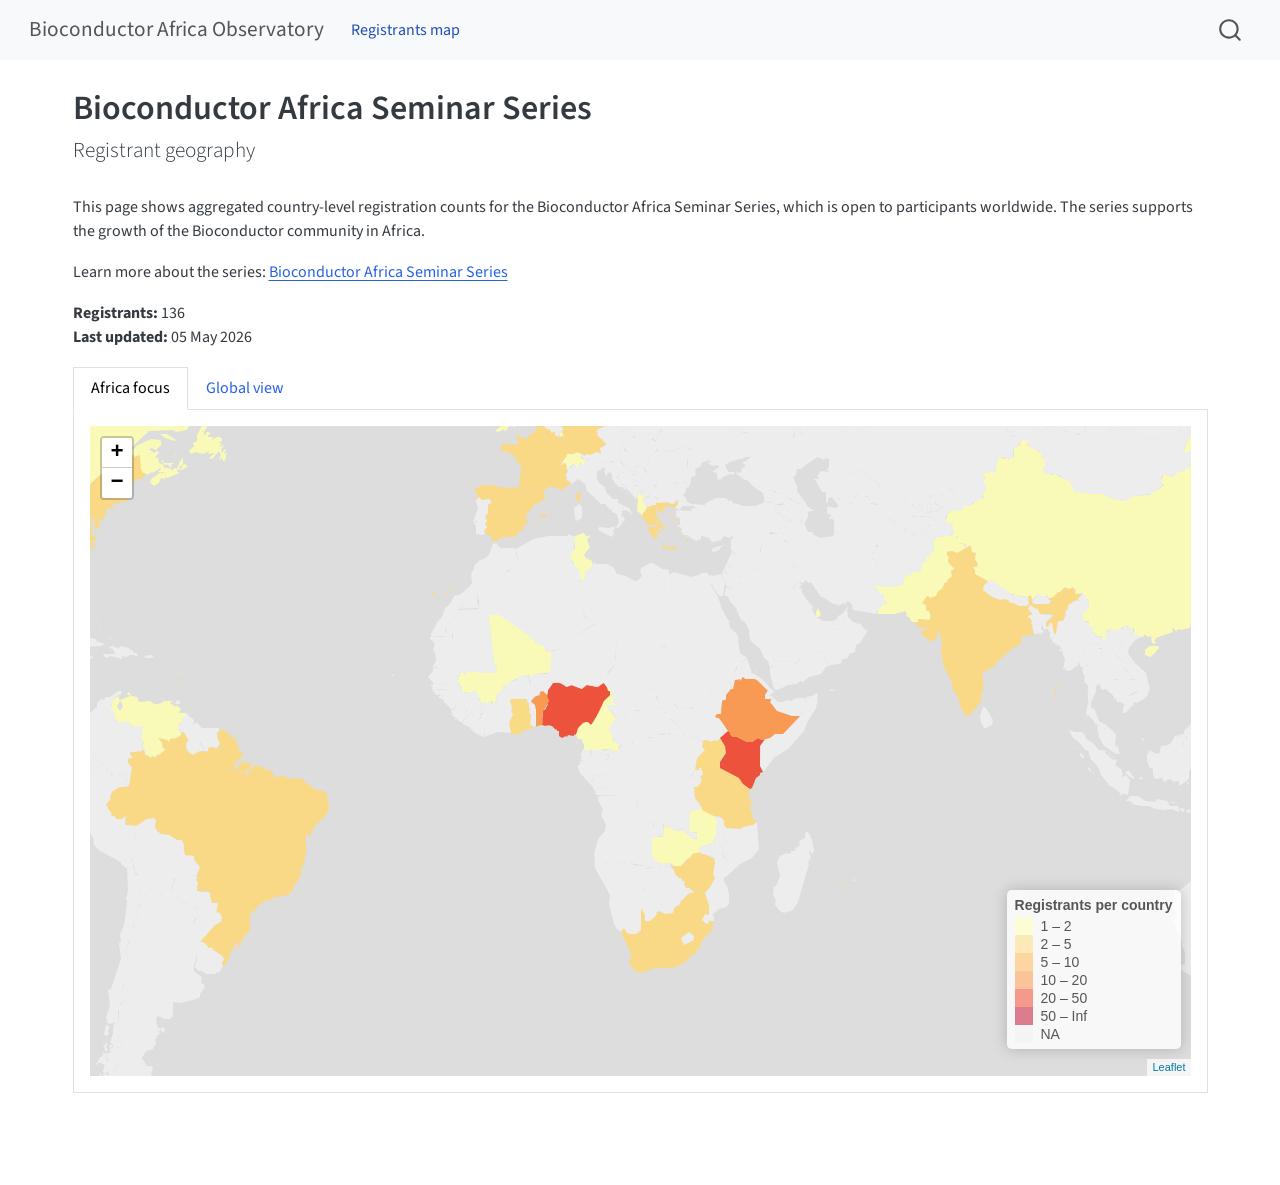
==== docs/index.html @ 72106610 "add docs" ====
<!DOCTYPE html>
<html xmlns="http://www.w3.org/1999/xhtml" lang="en" xml:lang="en"><head>

<meta charset="utf-8">
<meta name="generator" content="quarto-1.7.32">

<meta name="viewport" content="width=device-width, initial-scale=1.0, user-scalable=yes">


<title>Bioconductor Africa Seminar Series – Bioconductor Africa Observatory</title>
<style>
code{white-space: pre-wrap;}
span.smallcaps{font-variant: small-caps;}
div.columns{display: flex; gap: min(4vw, 1.5em);}
div.column{flex: auto; overflow-x: auto;}
div.hanging-indent{margin-left: 1.5em; text-indent: -1.5em;}
ul.task-list{list-style: none;}
ul.task-list li input[type="checkbox"] {
  width: 0.8em;
  margin: 0 0.8em 0.2em -1em; /* quarto-specific, see https://github.com/quarto-dev/quarto-cli/issues/4556 */ 
  vertical-align: middle;
}
</style>


<script src="site_libs/quarto-nav/quarto-nav.js"></script>
<script src="site_libs/quarto-nav/headroom.min.js"></script>
<script src="site_libs/clipboard/clipboard.min.js"></script>
<script src="site_libs/quarto-search/autocomplete.umd.js"></script>
<script src="site_libs/quarto-search/fuse.min.js"></script>
<script src="site_libs/quarto-search/quarto-search.js"></script>
<meta name="quarto:offset" content="./">
<script src="site_libs/quarto-html/quarto.js" type="module"></script>
<script src="site_libs/quarto-html/tabsets/tabsets.js" type="module"></script>
<script src="site_libs/quarto-html/popper.min.js"></script>
<script src="site_libs/quarto-html/tippy.umd.min.js"></script>
<script src="site_libs/quarto-html/anchor.min.js"></script>
<link href="site_libs/quarto-html/tippy.css" rel="stylesheet">
<link href="site_libs/quarto-html/quarto-syntax-highlighting-37eea08aefeeee20ff55810ff984fec1.css" rel="stylesheet" id="quarto-text-highlighting-styles">
<script src="site_libs/bootstrap/bootstrap.min.js"></script>
<link href="site_libs/bootstrap/bootstrap-icons.css" rel="stylesheet">
<link href="site_libs/bootstrap/bootstrap-c1fac2584b48ed01fb6e278e36375074.min.css" rel="stylesheet" append-hash="true" id="quarto-bootstrap" data-mode="light">
<script id="quarto-search-options" type="application/json">{
  "location": "navbar",
  "copy-button": false,
  "collapse-after": 3,
  "panel-placement": "end",
  "type": "overlay",
  "limit": 50,
  "keyboard-shortcut": [
    "f",
    "/",
    "s"
  ],
  "show-item-context": false,
  "language": {
    "search-no-results-text": "No results",
    "search-matching-documents-text": "matching documents",
    "search-copy-link-title": "Copy link to search",
    "search-hide-matches-text": "Hide additional matches",
    "search-more-match-text": "more match in this document",
    "search-more-matches-text": "more matches in this document",
    "search-clear-button-title": "Clear",
    "search-text-placeholder": "",
    "search-detached-cancel-button-title": "Cancel",
    "search-submit-button-title": "Submit",
    "search-label": "Search"
  }
}</script>
<link href="site_libs/htmltools-fill-0.5.8.1/fill.css" rel="stylesheet">
<script src="site_libs/htmlwidgets-1.6.4/htmlwidgets.js"></script>
<script src="site_libs/jquery-3.6.0/jquery-3.6.0.min.js"></script>
<link href="site_libs/leaflet-1.3.1/leaflet.css" rel="stylesheet">
<script src="site_libs/leaflet-1.3.1/leaflet.js"></script>
<link href="site_libs/leafletfix-1.0.0/leafletfix.css" rel="stylesheet">
<script src="site_libs/proj4-2.6.2/proj4.min.js"></script>
<script src="site_libs/Proj4Leaflet-1.0.1/proj4leaflet.js"></script>
<link href="site_libs/rstudio_leaflet-1.3.1/rstudio_leaflet.css" rel="stylesheet">
<script src="site_libs/leaflet-binding-2.2.3/leaflet.js"></script>
<script src="site_libs/leaflet-providers-2.0.0/leaflet-providers_2.0.0.js"></script>
<script src="site_libs/leaflet-providers-plugin-2.2.3/leaflet-providers-plugin.js"></script>


<link rel="stylesheet" href="styles.css">
</head>

<body class="nav-fixed quarto-light">

<div id="quarto-search-results"></div>
  <header id="quarto-header" class="headroom fixed-top">
    <nav class="navbar navbar-expand-lg " data-bs-theme="dark">
      <div class="navbar-container container-fluid">
      <div class="navbar-brand-container mx-auto">
    <a class="navbar-brand" href="./index.html">
    <span class="navbar-title">Bioconductor Africa Observatory</span>
    </a>
  </div>
            <div id="quarto-search" class="" title="Search"></div>
          <button class="navbar-toggler" type="button" data-bs-toggle="collapse" data-bs-target="#navbarCollapse" aria-controls="navbarCollapse" role="menu" aria-expanded="false" aria-label="Toggle navigation" onclick="if (window.quartoToggleHeadroom) { window.quartoToggleHeadroom(); }">
  <span class="navbar-toggler-icon"></span>
</button>
          <div class="collapse navbar-collapse" id="navbarCollapse">
            <ul class="navbar-nav navbar-nav-scroll me-auto">
  <li class="nav-item">
    <a class="nav-link active" href="./index.html" aria-current="page"> 
<span class="menu-text">Registrants map</span></a>
  </li>  
</ul>
          </div> <!-- /navcollapse -->
            <div class="quarto-navbar-tools">
</div>
      </div> <!-- /container-fluid -->
    </nav>
</header>
<!-- content -->
<div id="quarto-content" class="quarto-container page-columns page-rows-contents page-layout-full page-navbar">
<!-- sidebar -->
<!-- margin-sidebar -->
    
<!-- main -->
<main class="content column-page" id="quarto-document-content">

<header id="title-block-header" class="quarto-title-block default">
<div class="quarto-title">
<h1 class="title">Bioconductor Africa Seminar Series</h1>
<p class="subtitle lead">Registrant geography</p>
</div>



<div class="quarto-title-meta column-page">

    
  
    
  </div>
  


</header>


<p>This page shows aggregated country-level registration counts for the Bioconductor Africa Seminar Series, which is open to participants worldwide. The series supports the growth of the Bioconductor community in Africa.</p>
<p>Learn more about the series: <a href="https://training.bioconductor.org/workshops/bioc-africa-seminars/">Bioconductor Africa Seminar Series</a></p>
<p><strong>Registrants:</strong> 136<br>
<strong>Last updated:</strong> 05 May 2026</p>
<div class="tabset-margin-container"></div><div class="panel-tabset">
<ul class="nav nav-tabs" role="tablist"><li class="nav-item" role="presentation"><a class="nav-link active" id="tabset-1-1-tab" data-bs-toggle="tab" data-bs-target="#tabset-1-1" role="tab" aria-controls="tabset-1-1" aria-selected="true">Africa focus</a></li><li class="nav-item" role="presentation"><a class="nav-link" id="tabset-1-2-tab" data-bs-toggle="tab" data-bs-target="#tabset-1-2" role="tab" aria-controls="tabset-1-2" aria-selected="false">Global view</a></li></ul>
<div class="tab-content">
<div id="tabset-1-1" class="tab-pane active" role="tabpanel" aria-labelledby="tabset-1-1-tab">
<div class="cell">
<div class="cell-output-display">
<div class="leaflet html-widget html-fill-item" id="htmlwidget-244c41af3cdea78c7767" style="width:100%;height:464px;"></div>
<script type="application/json" data-for="htmlwidget-244c41af3cdea78c7767">{"x":{"options":{"crs":{"crsClass":"L.CRS.EPSG3857","code":null,"proj4def":null,"projectedBounds":null,"options":{}}},"calls":[{"method":"addProviderTiles","args":["CartoDB.Positron",null,null,{"errorTileUrl":"","noWrap":false,"detectRetina":false}]},{"method":"addPolygons","args":[[[[{"lng":[31.28789062500002,31.197265625,31.07343750000001,30.91611328125001,30.71162109375001,30.46015625000001,30.1904296875,29.90234375,29.6630859375,29.37744140625,29.36484375000001,29.31523437500002,29.23720703125002,29.10683593750002,29.07148437500001,29.04238281250002,29.02333984375002,29.01582031250001,29.03730468750001,29.02558593750001,28.99072265625,28.91933593750002,28.74775390625001,28.53203125000002,28.181640625,28.04560546875001,28.01406250000002,27.974609375,27.90742187500001,27.84414062500002,27.69345703125001,27.66943359375,27.67695312500001,27.68808593750001,27.70429687500001,27.69697265625001,27.69482421875,27.69960937500002,27.67929687500001,27.62460937500001,27.46894531250001,27.28076171875,27.27460937500001,27.25673828125002,27.22148437500002,27.17822265625,27.091796875,26.91669921875001,26.67822265625,26.474609375,26.24101562500002,26.16806640625001,26.08193359375002,25.95068359375,25.95917968750001,25.93935546875002,25.81191406250002,25.78369140625,25.76123046875,25.55830078125001,25.4892578125,25.43671875000001,25.38437500000001,25.34023437500002,25.28242187500001,25.24228515625001,25.22402343750002,25.23906250000002,25.2587890625,25.45175781250001,25.55712890625,25.6396484375,25.74160156250002,25.86328125,25.99589843750002,26.13955078125002,26.33339843750002,26.57753906250002,26.77988281250001,27.02080078125002,27.23574218750002,27.43789062500002,27.63671875,27.75654296875001,27.93222656250001,28.16376953125001,28.39980468750002,28.76064453125002,28.76054687500002,28.83271484375001,28.85673828125002,28.85673828125002,28.87558593750001,28.9130859375,28.97304687500002,29.05058593750002,29.28789062500002,29.4873046875,29.72958984375001,29.99492187500002,30.25068359375001,30.39609375000001,30.39814453125001,30.40937500000001,30.43779296875002,30.63017578125002,30.93876953125002,31.23623046875002,31.42617187500002,31.48984375000001,31.68759765625001,31.93984375000002,32.24326171875001,32.45195312500002,32.63583984375001,32.74179687500001,32.81025390625001,32.90292968750001,32.94804687500002,32.93789062500002,32.87626953125002,32.88437500000001,32.96933593750001,32.98076171875002,32.95468750000001,32.95556640625,32.96464843750002,32.978515625,32.99638671875002,32.99306640625002,32.94248046875001,32.90166015625002,32.90029296875002,32.88457031250002,32.8544921875,32.72197265625002,32.69921875,32.69970703125,32.71650390625001,32.76621093750001,32.826171875,32.84980468750001,32.85000000000002,32.83095703125002,32.77763671875002,32.83076171875001,32.89042968750002,32.97265625,33.00673828125002,33.0048828125,32.99277343750001,32.86962890625,32.78085937500001,32.67255859375001,32.529296875,32.49238281250001,32.47763671875001,32.48281250000002,32.47617187500001,32.35361328125001,32.42978515625001,32.41240234375002,32.37109375,32.19472656250002,32.01630859375001,31.88593750000001,31.73769531250002,31.57148437500001,31.42949218750002,31.28789062500002],"lat":[-22.40205078125001,-22.34492187500001,-22.30781250000001,-22.29072265625001,-22.2978515625,-22.32900390625001,-22.29111328125001,-22.18417968750001,-22.1462890625,-22.19277343750001,-22.19394531250001,-22.15771484375,-22.07949218750001,-22.06572265625,-22.04746093750001,-22.018359375,-21.98125,-21.93994140625,-21.811328125,-21.796875,-21.78144531250001,-21.76601562500001,-21.70761718750001,-21.65126953125001,-21.58935546875,-21.573046875,-21.55419921875,-21.50673828125001,-21.35908203125001,-21.2615234375,-21.11103515625001,-21.0642578125,-20.94482421875,-20.84833984375001,-20.76640625,-20.68974609375,-20.59453125,-20.53066406250001,-20.50302734375001,-20.48359375000001,-20.47480468750001,-20.47871093750001,-20.3818359375,-20.23203125000001,-20.14580078125,-20.10097656250001,-20.05419921875,-19.99013671875001,-19.89277343750001,-19.74863281250001,-19.5693359375,-19.53828125000001,-19.369921875,-19.08173828125001,-18.98564453125,-18.93867187500001,-18.79707031250001,-18.72353515625001,-18.64921875,-18.44179687500001,-18.35126953125001,-18.23496093750001,-18.14199218750001,-18.1044921875,-18.04121093750001,-17.96904296875,-17.91523437500001,-17.84306640625,-17.79355468750001,-17.84511718750001,-17.84951171875001,-17.82412109375001,-17.858203125,-17.951953125,-17.96982421875001,-17.91171875000001,-17.92929687500001,-18.02255859375001,-18.04150390625,-17.95839843750001,-17.7283203125,-17.51191406250001,-17.26210937500001,-17.0603515625,-16.89619140625001,-16.76972656250001,-16.66279296875001,-16.53193359375001,-16.53212890625001,-16.42412109375,-16.30615234375,-16.14228515625001,-16.0361328125,-15.98779296875,-15.95009765625001,-15.901171875,-15.77646484375001,-15.69677734375,-15.64462890625001,-15.64404296875,-15.64345703125001,-15.64306640625,-15.80078125,-15.97822265625001,-15.99531250000001,-15.99921875000001,-16.01171875,-16.02363281250001,-16.15234375,-16.1796875,-16.21416015625,-16.42880859375001,-16.44873046875,-16.51572265625001,-16.58945312500001,-16.67763671875001,-16.69765625000001,-16.70419921875001,-16.71230468750001,-16.77597656250001,-16.88359375,-17.03779296875001,-17.25156250000001,-17.4375,-17.7654296875,-18.08291015625001,-18.1962890625,-18.271484375,-18.31259765625001,-18.35957031250001,-18.49267578125,-18.63291015625001,-18.68906250000001,-18.728515625,-18.763671875,-18.82841796875,-18.86845703125,-18.94091796875,-19.00185546875001,-19.02431640625001,-19.05878906250001,-19.10439453125001,-19.15244140625001,-19.24140625000001,-19.38876953125001,-19.55820312500001,-19.66806640625001,-19.79541015625,-19.873828125,-19.93017578125,-19.98486328125,-20.21718750000001,-20.36152343750001,-20.51611328125,-20.6130859375,-20.65976562500001,-20.71298828125001,-20.82890625,-20.95009765625001,-21.1365234375,-21.29707031250001,-21.31181640625,-21.33486328125001,-21.5154296875,-21.698046875,-21.83154296875,-21.9833984375,-22.15351562500001,-22.298828125,-22.40205078125001]}]],[[{"lng":[30.39609375000001,30.25068359375001,29.99492187500002,29.72958984375001,29.4873046875,29.28789062500002,29.05058593750002,28.97304687500002,28.9130859375,28.87558593750001,28.85673828125002,28.85673828125002,28.83271484375001,28.76054687500002,28.76064453125002,28.39980468750002,28.16376953125001,27.93222656250001,27.75654296875001,27.63671875,27.43789062500002,27.23574218750002,27.02080078125002,26.77988281250001,26.57753906250002,26.33339843750002,26.13955078125002,25.99589843750002,25.86328125,25.74160156250002,25.6396484375,25.55712890625,25.45175781250001,25.2587890625,25.09218750000002,25.00175781250002,24.93242187500002,24.73291015625,24.27490234375,24.22714843750001,24.03691406250002,23.79921875000002,23.59492187500001,23.38066406250002,23.181640625,22.95585937500002,22.72197265625002,22.54599609375001,22.45947265625,22.30507812500002,22.19394531250001,22.15068359375002,22.04023437500001,21.97978515625002,21.97978515625002,21.97968750000001,21.97958984375001,21.9794921875,21.97939453125002,21.97929687500002,21.97910156250001,21.97910156250001,21.97900390625,21.97890625000002,22.20957031250001,22.47099609375002,22.74433593750001,23.04150390625,23.33867187500002,23.63583984375001,23.84316406250002,23.8974609375,23.96298828125001,23.96806640625002,23.88242187500001,23.88652343750002,23.90937500000001,23.94472656250002,23.99130859375001,23.99648437500002,23.95888671875002,23.96230468750002,23.97343750000002,23.98388671875,23.97099609375002,23.98681640625,24.0146484375,24.029296875,24.04667968750002,24.04140625000002,24.02558593750001,24.01005859375002,23.98828125,23.96650390625001,24.00273437500002,24.07841796875002,24.11513671875002,24.13652343750002,24.18720703125001,24.31992187500001,24.36572265625,24.39628906250002,24.3779296875,24.33515625000001,24.3779296875,24.46660156250002,24.5185546875,24.66826171875002,24.72812500000001,24.80634765625001,24.87685546875002,25.07597656250002,25.18486328125002,25.24599609375002,25.28876953125001,25.3193359375,25.29179687500002,25.28261718750002,25.32070312500002,25.34941406250002,25.41337890625002,25.4599609375,25.51191406250001,25.61884765625001,25.85488281250002,25.92656250000002,26.02597656250001,26.09638671875001,26.33964843750002,26.4296875,26.59638671875001,26.72968750000001,26.82402343750002,26.89042968750002,26.93085937500001,26.94960937500002,26.97685546875002,27.02666015625002,27.04609375000001,27.09541015625001,27.1591796875,27.19638671875001,27.23808593750002,27.42363281250002,27.48701171875001,27.53339843750001,27.57382812500001,27.64433593750002,27.7568359375,27.857421875,28.06884765625,28.2373046875,28.35771484375002,28.41289062500002,28.45146484375002,28.47441406250002,28.51123046875,28.55087890625001,28.61542968750001,28.67294921875001,28.73007812500001,28.77314453125001,28.85878906250002,28.92167968750002,28.94228515625002,29.01425781250001,29.11162109375002,29.20185546875001,29.25371093750002,29.3818359375,29.4814453125,29.55419921875,29.59716796875,29.63027343750002,29.64765625000001,29.65175781250002,29.72265625,29.77519531250002,29.79531250000002,29.79648437500001,29.79628906250002,29.79609375000001,29.79580078125002,29.79560546875001,29.79550781250001,29.79531250000002,29.79511718750001,29.74960937500001,29.69199218750001,29.55976562500001,29.50820312500002,29.49199218750002,29.50224609375002,29.5048828125,29.48554687500001,29.42753906250002,29.34375,29.19121093750002,29.06435546875002,28.97343750000002,28.85000000000002,28.76943359375002,28.57460937500002,28.54160156250001,28.48251953125001,28.43183593750001,28.40703125000002,28.38339843750001,28.35722656250002,28.40419921875002,28.47031250000001,28.51796875000002,28.54423828125002,28.63886718750001,28.6455078125,28.607421875,28.6171875,28.62353515625,28.62890625,28.63007812500001,28.60419921875001,28.54052734375,28.40019531250002,28.40068359375002,28.48427734375002,28.61650390625002,28.68125000000001,28.7587890625,28.79355468750001,28.86953125000002,28.91777343750002,28.93447265625002,28.89814453125001,28.97226562500001,29.21562500000002,29.48378906250002,29.76621093750001,30.05136718750001,30.32753906250002,30.57792968750002,30.75117187500001,30.77675781250002,30.83066406250001,30.89199218750002,30.96835937500001,31.03339843750001,31.07636718750001,31.3505859375,31.44921875,31.53486328125001,31.55625000000001,31.61279296875,31.67363281250002,31.70000000000002,31.74472656250001,31.81806640625001,31.88613281250002,31.91865234375001,31.921875,31.94257812500001,32.03535156250001,32.12978515625002,32.22089843750001,32.3193359375,32.43320312500001,32.48710937500002,32.6083984375,32.75664062500002,32.86328125,32.919921875,32.92333984375,32.95107421875002,32.97988281250002,32.98212890625001,32.99599609375002,33.03779296875001,33.07246093750001,33.1044921875,33.14804687500001,33.19570312500002,33.21269531250002,33.25,33.31044921875002,33.35097656250002,33.33710937500001,33.3115234375,33.3935546875,33.50009765625001,33.52890625000001,33.53759765625,33.5537109375,33.62617187500001,33.66152343750002,33.65908203125002,33.46474609375002,33.40312500000002,33.34492187500001,33.29277343750002,33.26132812500001,33.27275390625002,33.29326171875002,33.33867187500002,33.37978515625002,33.34550781250002,33.26835937500002,33.23271484375002,33.22636718750002,33.25,33.28828125000001,33.30390625000001,33.30507812500002,33.30097656250001,33.25234375000002,33.34013671875002,33.37001953125002,33.49140625000001,33.51230468750001,33.48320312500002,33.4306640625,33.39794921875,33.24345703125002,33.02158203125001,32.97519531250001,32.94560546875002,32.97050781250002,33,32.99042968750001,32.97109375000002,32.97763671875001,32.96757812500002,32.93857421875001,32.89970703125002,32.85185546875002,32.81406250000001,32.75839843750001,32.67041015625,32.67207031250001,32.77177734375002,32.79746093750001,32.80673828125001,32.78535156250001,32.76513671875,32.81103515625,32.8671875,32.92031250000002,32.96757812500002,32.98125000000002,32.99208984375002,33.00927734375,33.04238281250002,33.10361328125001,33.14804687500001,33.20175781250001,32.98710937500002,32.87451171875,32.55322265625,32.27285156250002,32.19990234375001,32.05449218750002,31.98212890625001,31.72890625000002,31.623046875,31.53789062500002,31.32851562500002,31.130859375,30.91513671875001,30.67333984375,30.53769531250001,30.44609375000002,30.23183593750002,30.22177734375001,30.22500000000002,30.25214843750001,30.3056640625,30.3505859375,30.3798828125,30.39609375000001],"lat":[-15.64306640625,-15.64345703125001,-15.64404296875,-15.64462890625001,-15.69677734375,-15.77646484375001,-15.901171875,-15.95009765625001,-15.98779296875,-16.0361328125,-16.14228515625001,-16.30615234375,-16.42412109375,-16.53212890625001,-16.53193359375001,-16.66279296875001,-16.76972656250001,-16.89619140625001,-17.0603515625,-17.26210937500001,-17.51191406250001,-17.7283203125,-17.95839843750001,-18.04150390625,-18.02255859375001,-17.92929687500001,-17.91171875000001,-17.96982421875001,-17.951953125,-17.858203125,-17.82412109375001,-17.84951171875001,-17.84511718750001,-17.79355468750001,-17.63437500000001,-17.56855468750001,-17.54345703125,-17.51777343750001,-17.48105468750001,-17.48955078125,-17.52089843750001,-17.56015625000001,-17.5994140625,-17.640625,-17.4744140625,-17.28574218750001,-17.07529296875001,-16.91025390625001,-16.81513671875001,-16.68955078125001,-16.62812500000001,-16.59716796875,-16.26279296875001,-15.95556640625,-15.72412109375,-15.40322265625001,-15.08232421875,-14.76142578125001,-14.44052734375001,-14.11962890625,-13.79873046875001,-13.47773437500001,-13.15683593750001,-13.0009765625,-13.0009765625,-13.0009765625,-13.0009765625,-13.0009765625,-13.0009765625,-13.0009765625,-13.0009765625,-12.99824218750001,-12.98847656250001,-12.95693359375001,-12.79902343750001,-12.74326171875001,-12.63613281250001,-12.54375,-12.42216796875,-12.35068359375001,-12.11777343750001,-11.98789062500001,-11.85292968750001,-11.72500000000001,-11.63583984375001,-11.58720703125,-11.51767578125001,-11.43916015625001,-11.40537109375001,-11.37412109375001,-11.31562500000001,-11.18476562500001,-11.00283203125001,-10.87177734375001,-10.87910156250001,-10.89150390625001,-10.95566406250001,-11.02597656250001,-11.02998046875001,-11.07177734375,-11.1298828125,-11.25517578125,-11.3193359375,-11.37128906250001,-11.41708984375001,-11.44765625000001,-11.4384765625,-11.35292968750001,-11.33779296875001,-11.32119140625001,-11.29912109375,-11.26005859375,-11.24296875,-11.21240234375,-11.21240234375,-11.23691406250001,-11.32548828125,-11.40498046875001,-11.553515625,-11.623046875,-11.67353515625001,-11.69980468750001,-11.75341796875,-11.744140625,-11.8201171875,-11.8552734375,-11.89013671875,-11.90322265625001,-11.92988281250001,-11.94785156250001,-11.97207031250001,-11.97597656250001,-11.96523437500001,-11.94355468750001,-11.91933593750001,-11.89882812500001,-11.82460937500001,-11.66376953125001,-11.61591796875001,-11.59375,-11.57919921875001,-11.60507812500001,-11.78349609375,-11.94453125000001,-12.07968750000001,-12.1953125,-12.22705078125,-12.26679687500001,-12.28085937500001,-12.28486328125001,-12.3681640625,-12.4345703125,-12.48203125000001,-12.51806640625,-12.57744140625,-12.62333984375,-12.7421875,-12.83613281250001,-12.85410156250001,-12.861328125,-12.92548828125001,-12.98193359375,-13.11943359375,-13.2146484375,-13.30712890625,-13.36884765625001,-13.39511718750001,-13.39833984375001,-13.37080078125001,-13.32285156250001,-13.26796875000001,-13.24892578125001,-13.260546875,-13.29853515625001,-13.37294921875001,-13.41435546875,-13.45380859375001,-13.43808593750001,-13.39277343750001,-13.36972656250001,-13.16748046875,-12.99208984375001,-12.82705078125001,-12.62587890625001,-12.45058593750001,-12.30615234375,-12.15546875000001,-12.1640625,-12.19833984375001,-12.20244140625,-12.22822265625001,-12.26689453125,-12.31757812500001,-12.38613281250001,-12.41845703125,-12.43125000000001,-12.40478515625,-12.37021484375001,-12.34882812500001,-12.2578125,-12.12050781250001,-12.05126953125,-11.90810546875001,-11.87919921875,-11.81210937500001,-11.69833984375001,-11.6228515625,-11.56669921875,-11.48300781250001,-11.35439453125001,-11.10957031250001,-10.93320312500001,-10.80234375000001,-10.66923828125,-10.55019531250001,-10.39736328125001,-10.31298828125,-10.09882812500001,-9.918750000000003,-9.831250000000011,-9.678808593750006,-9.510058593750003,-9.275000000000006,-9.224804687500011,-9.16943359375,-9.072265625,-9.0146484375,-8.9326171875,-8.891015625000009,-8.785839843750011,-8.700585937500009,-8.590234375000009,-8.485449218750006,-8.464941406250006,-8.427832031250006,-8.386914062500011,-8.34375,-8.30029296875,-8.258203125000009,-8.220019531250003,-8.193652343750003,-8.265820312500011,-8.385546875000003,-8.473730468750006,-8.550976562500011,-8.59765625,-8.611914062500006,-8.607031250000006,-8.653906250000006,-8.713281250000009,-8.805468750000003,-8.86328125,-8.908789062500006,-8.914355468750003,-8.903222656250009,-8.902246093750009,-8.921972656250006,-8.942187500000003,-9.019433593750009,-9.054003906250003,-9.0673828125,-9.073339843750006,-9.125585937500006,-9.134863281250006,-9.156347656250006,-9.212695312500003,-9.2705078125,-9.322265625,-9.380859375,-9.407421875000011,-9.433984375000009,-9.484179687500003,-9.520312500000003,-9.573632812500009,-9.622851562500003,-9.635058593750003,-9.63818359375,-9.602636718750006,-9.603515625,-9.626171875000011,-9.683007812500009,-9.759570312500003,-9.811816406250003,-9.862207031250009,-9.954003906250009,-10.03798828125001,-10.1208984375,-10.19970703125,-10.23466796875,-10.3515625,-10.39130859375001,-10.48857421875,-10.55312500000001,-10.59052734375001,-10.78310546875001,-10.8017578125,-10.81269531250001,-10.85234375,-10.893359375,-10.9150390625,-10.98115234375001,-11.08515625000001,-11.15791015625001,-11.24912109375001,-11.40390625000001,-11.41767578125001,-11.53486328125001,-11.57763671875,-11.6111328125,-11.69082031250001,-11.80000000000001,-11.88818359375,-12.11259765625,-12.30830078125001,-12.32968750000001,-12.3310546875,-12.34775390625001,-12.40341796875001,-12.46044921875,-12.48984375000001,-12.55654296875001,-12.63046875000001,-12.70136718750001,-12.80439453125001,-12.86474609375,-12.89960937500001,-12.98945312500001,-13.08427734375,-13.15888671875001,-13.22500000000001,-13.25742187500001,-13.35703125000001,-13.45703125,-13.502734375,-13.55029296875,-13.59042968750001,-13.6103515625,-13.65654296875,-13.6884765625,-13.71025390625,-13.7314453125,-13.76103515625,-13.79160156250001,-13.8173828125,-13.88388671875001,-13.97685546875,-14.00937500000001,-14.02216796875001,-14.02373046875,-14.01005859375,-13.95917968750001,-13.94091796875,-14.01337890625001,-14.0849609375,-14.12246093750001,-14.22958984375001,-14.323046875,-14.3408203125,-14.3865234375,-14.41445312500001,-14.49609375,-14.53671875000001,-14.5771484375,-14.6376953125,-14.69462890625,-14.75332031250001,-14.819140625,-14.86650390625,-14.90751953125,-14.99033203125001,-15.010546875,-15.06689453125,-15.18320312500001,-15.2888671875,-15.34970703125001,-15.505859375,-15.64306640625]}]],[[{"lng":[53.08564453125001,52.58144531250002,52.44843750000001,52.32773437500001,52.2373046875,52.17402343750001,52.22207031250002,52.21748046875001,52.08730468750002,51.9658203125,51.83076171875001,51.74863281250001,51.68154296875002,51.60371093750001,51.32246093750001,51.01513671875,50.52705078125001,50.33857421875001,50.16689453125002,49.90634765625001,49.54863281250002,49.34990234375002,49.10292968750002,49.04804687500001,49.00468750000002,48.9287109375,48.77998046875001,48.66835937500002,48.59375,48.44902343750002,48.27783203125,47.98994140625001,47.916015625,47.85507812500001,47.63339843750001,47.40771484375,47.24257812500002,46.97568359375001,46.78886718750002,46.66347656250002,46.501953125,46.203125,45.91972656250002,45.65732421875001,45.53398437500002,45.3935546875,45.16386718750002,45.10976562500002,45.03867187500001,44.88984375000001,44.75527343750002,44.61777343750001,44.35849609375001,44.26035156250001,44.11152343750001,44.005859375,43.92978515625001,43.83535156250002,43.63437500000001,43.48759765625002,43.47529296875001,43.23193359375,43.28261718750002,43.28242187500001,43.23408203125001,43.08906250000001,43.09335937500001,43.04482421875002,43.00625000000002,43.01875000000001,43.02109375000001,42.94697265625001,42.92216796875002,42.91298828125002,42.93730468750002,42.93642578125002,42.89707031250001,42.85566406250001,42.65781250000001,42.69785156250001,42.73642578125001,42.78847656250002,42.79902343750001,42.79990234375001,42.71718750000002,42.83964843750002,42.79931640625,42.986328125,43.03359375000002,43.06074218750001,43.10478515625002,43.1650390625,43.18632812500002,43.18447265625002,43.14560546875001,43.11650390625002,43.12617187500001,43.13593750000001,43.15595703125001,43.22138671875001,43.23691406250001,43.18632812500002,43.19091796875,43.30214843750002,43.34609375000002,43.41796875,43.47421875000001,43.53925781250001,43.59726562500001,43.65341796875001,43.71298828125001,43.80429687500001,43.86640625000001,43.9169921875,43.95966796875001,44.00820312500002,44.0859375,44.15595703125001,44.35468750000001,44.54648437500001,44.74677734375001,44.94648437500001,45.14804687500001,45.19277343750002,45.23662109375002,45.40654296875002,45.53535156250001,45.79443359375,46.07080078125,46.31035156250002,46.51347656250002,46.68203125000002,46.72763671875001,46.77851562500001,46.87998046875001,46.97568359375001,47.1435546875,47.25126953125002,47.36962890625,47.44179687500002,47.525390625,47.57958984375,47.70371093750001,47.80781250000001,47.94550781250001,48.02167968750001,48.17216796875002,48.31582031250002,48.59296875000001,48.86484375000001,49.0419921875,49.1923828125,49.44511718750002,49.74208984375002,50.03896484375002,50.35527343750002,50.70820312500001,50.95000000000002,51.25839843750001,51.51494140625002,51.74296875000002,51.97763671875001,52.02187500000002,52.06621093750002,52.11044921875001,52.15468750000002,52.19902343750002,52.24326171875001,52.28750000000002,52.33173828125001,52.37607421875001,52.42031250000002,52.46455078125001,52.50888671875001,52.55312500000002,52.59736328125001,52.64169921875001,52.68593750000002,52.72919921875001,52.80058593750002,52.84296875000001,52.90371093750002,52.96435546875,53.02500000000001,53.08564453125001],"lat":[16.648388671875,16.47036132812499,16.39125976562499,16.29355468749999,16.17138671875,15.9568359375,15.76059570312499,15.655517578125,15.5859375,15.535693359375,15.45927734375,15.44013671875,15.3791015625,15.33681640624999,15.22626953125,15.14077148437499,15.03818359374999,14.927197265625,14.851025390625,14.828125,14.722412109375,14.63779296874999,14.500048828125,14.45644531249999,14.355029296875,14.26748046874999,14.12387695312499,14.05014648437499,14.04624023437499,14.005908203125,13.99765624999999,14.048095703125,14.01284179687499,13.95693359374999,13.858447265625,13.66162109375,13.609375,13.54746093749999,13.465576171875,13.43271484374999,13.415576171875,13.423828125,13.394287109375,13.33872070312499,13.23349609374999,13.06704101562499,12.998291015625,12.93857421874999,12.815869140625,12.7841796875,12.76376953124999,12.81723632812499,12.669140625,12.64462890624999,12.638671875,12.607666015625,12.61650390624999,12.67441406249999,12.74448242187499,12.69882812499999,12.83901367187499,13.26708984375,13.63984375,13.69252929687499,13.858935546875,14.010986328125,14.203662109375,14.341552734375,14.48310546875,14.52080078125,14.5548828125,14.77314453125,14.8173828125,14.8630859375,14.89804687499999,14.93857421874999,15.00556640625,15.13295898437499,15.23281249999999,15.32631835937499,15.29355468749999,15.26572265624999,15.32626953124999,15.371630859375,15.65463867187499,16.03203125,16.37177734375,16.50908203125,16.55039062499999,16.58662109375,16.66416015624999,16.689404296875,16.77099609375,16.81181640625,16.84677734374999,16.94199218749999,17.062451171875,17.11298828125,17.205029296875,17.2392578125,17.26645507812499,17.32470703125,17.359375,17.456787109375,17.48603515625,17.51625976562499,17.51591796875,17.49873046875,17.471435546875,17.421875,17.36552734375,17.34414062499999,17.349609375,17.32470703125,17.338330078125,17.36748046875,17.36552734375,17.39853515624999,17.41435546875,17.404345703125,17.431689453125,17.42958984374999,17.42744140625,17.423388671875,17.406201171875,17.319775390625,17.30205078125,17.27841796874999,17.253173828125,17.23129882812499,17.25166015625,17.2685546875,17.265576171875,17.212109375,17.07900390624999,16.95346679687499,16.94667968749999,16.9939453125,17.06040039062499,17.111865234375,17.31611328125,17.44833984374999,17.59682617187499,17.72109374999999,17.88583984374999,17.97695312499999,18.15693359375,18.22705078125,18.36240234374999,18.49521484374999,18.581787109375,18.621337890625,18.655322265625,18.6953125,18.73525390624999,18.777783203125,18.82529296874999,18.857861328125,18.899365234375,18.93388671875,18.96455078125,18.996142578125,18.8962890625,18.79638671875,18.696484375,18.59658203124999,18.49667968749999,18.39682617187499,18.296923828125,18.1970703125,18.09716796875,17.997314453125,17.897412109375,17.79750976562499,17.69760742187499,17.59775390624999,17.4978515625,17.39794921875,17.30039062499999,17.26791992187499,17.17568359374999,17.04384765624999,16.912060546875,16.780224609375,16.648388671875]}],[{"lng":[42.59023437500002,42.55869140625001,42.54902343750001,42.56972656250002,42.60234375000002,42.62451171875,42.61044921875001,42.59023437500002],"lat":[15.30341796875,15.281201171875,15.320068359375,15.40732421874999,15.43251953124999,15.36796875,15.332275390625,15.30341796875]}],[{"lng":[42.755859375,42.68974609375002,42.73496093750001,42.78125,42.79414062500001,42.755859375],"lat":[13.704296875,13.6736328125,13.752978515625,13.769287109375,13.76611328125,13.704296875]}],[{"lng":[42.78740234375002,42.77421875000002,42.75605468750001,42.69404296875001,42.76210937500002,42.79833984375,42.78740234375002],"lat":[13.971484375,13.950244140625,13.9548828125,14.00791015624999,14.06748046874999,14.012255859375,13.971484375]}],[{"lng":[53.76318359375,53.82480468750001,53.91855468750001,54.18740234375002,54.51113281250002,54.45000000000002,54.41376953125001,54.27128906250002,54.12949218750001,53.71884765625001,53.59833984375001,53.49941406250002,53.31582031250002,53.38847656250002,53.40390625000001,53.43095703125002,53.53496093750002,53.63847656250002,53.76318359375],"lat":[12.63681640624999,12.62480468749999,12.659423828125,12.664013671875,12.55278320312499,12.5234375,12.48330078124999,12.44663085937499,12.36064453124999,12.31899414062499,12.34228515625,12.42534179687499,12.533154296875,12.60185546874999,12.63334960937499,12.66357421875,12.715771484375,12.70737304687499,12.63681640624999]}]],[[{"lng":[104.06396484375,104.0830078125,104.07578125,104.03681640625,104.04833984375,104.01845703125,103.9521484375,103.86796875,103.84951171875,103.8984375,103.98583984375,104.027734375,104.06396484375],"lat":[10.3908203125,10.34111328124999,10.224853515625,10.11074218749999,10.06103515625,10.02919921874999,10.242919921875,10.335400390625,10.37109375,10.36850585937499,10.426953125,10.42836914062499,10.3908203125]}],[{"lng":[107.97265625,107.92578125,107.80908203125,107.7072265625,107.63671875,107.526953125,107.4099609375,107.376171875,107.37333984375,107.354296875,107.16474609375,107.11171875,107.0751953125,107.01923828125,106.9814453125,106.93642578125,106.88623046875,106.82060546875,106.76025390625,106.7251953125,106.6833984375,106.67548828125,106.7373046875,106.75341796875,106.55078125,106.5728515625,106.51796875,106.3955078125,106.16572265625,106.06220703125,105.98408203125,105.81396484375,105.812109375,105.7853515625,105.79111328125,105.71640625,105.6390625,105.62177734375,105.73203125,105.74423828125,105.808203125,105.8392578125,105.88828125,106.065625,106.14453125,106.23955078125,106.4119140625,106.4990234375,106.459375,106.47890625,106.355859375,106.3705078125,106.516796875,106.7357421875,106.926171875,107.119921875,107.18037109375,107.355078125,107.54931640625,107.5408203125,107.59345703125,107.72412109375,107.803125,107.8337890625,107.88203125,107.936328125,107.99072265625,108.02939453125,108.08798828125,108.1697265625,108.208984375,108.2408203125,108.2673828125,108.2740234375,108.28603515625,108.3953125,108.4474609375,108.57783203125,108.67421875,108.7427734375,108.8212890625,108.8982421875,108.93994140625,109.0224609375,109.08486328125,109.08701171875,109.1373046875,109.19140625,109.20732421875,109.22392578125,109.24462890625,109.3033203125,109.2880859375,109.2470703125,109.25205078125,109.2880859375,109.271875,109.3095703125,109.3767578125,109.42392578125,109.42001953125,109.444921875,109.3814453125,109.335546875,109.2740234375,109.2189453125,109.3046875,109.2068359375,109.21572265625,109.25625,109.2591796875,109.247265625,109.22021484375,109.21455078125,109.19912109375,109.19990234375,109.16728515625,109.15751953125,109.19267578125,109.1986328125,109.1732421875,109.13251953125,109.0396484375,109.01845703125,108.98671875,108.82080078125,108.70029296875,108.55126953125,108.4185546875,108.2716796875,108.176171875,108.094921875,108.0013671875,107.8451171875,107.564453125,107.4703125,107.38447265625,107.2615234375,107.23505859375,107.194140625,107.08779296875,107.0357421875,107.020703125,107.006640625,106.98369140625,106.96611328125,106.9474609375,106.90205078125,106.8126953125,106.72734375,106.605859375,106.64306640625,106.6984375,106.7412109375,106.7775390625,106.77626953125,106.757421875,106.6435546875,106.49169921875,106.4640625,106.60244140625,106.72900390625,106.78525390625,106.78525390625,106.71416015625,106.6591796875,106.65810546875,106.6568359375,106.59560546875,106.55732421875,106.44912109375,106.13642578125,106.18359375,106.507421875,106.56435546875,106.5724609375,106.53916015625,106.48408203125,106.37802734375,106.20400390625,105.92568359375,105.83095703125,106.1125,106.15859375,106.20615234375,106.192578125,106.168359375,105.5009765625,105.4013671875,105.322265625,105.1912109375,105.11435546875,104.89189453125,104.77041015625,104.8962890625,104.8185546875,104.8146484375,104.84521484375,104.90322265625,104.987109375,105.092578125,105.094921875,105.08447265625,105.02783203125,104.9658203125,104.8732421875,104.801953125,104.74765625,104.6634765625,104.6126953125,104.59404296875,104.51611328125,104.4263671875,104.4669921875,104.5140625,104.5642578125,104.6896484375,104.8154296875,104.8505859375,104.90126953125,104.98388671875,105.04638671875,105.0611328125,105.0361328125,105.022265625,105.045703125,105.15947265625,105.28427734375,105.3146484375,105.3865234375,105.40576171875,105.452734375,105.5765625,105.69775390625,105.755078125,105.8107421875,105.8533203125,105.8751953125,105.93818359375,105.99013671875,106.098828125,106.16396484375,106.13154296875,106.16796875,106.1609375,106.09951171875,105.8916015625,105.8560546875,105.8609375,105.85400390625,105.8353515625,105.8384765625,105.85146484375,105.88984375,105.9265625,105.95625,106.0060546875,106.1029296875,106.23916015625,106.33984375,106.39921875,106.4125,106.4107421875,106.4177734375,106.4138671875,106.499609375,106.63095703125,106.70009765625,106.7646484375,106.9306640625,107.05068359375,107.158984375,107.212109375,107.2796875,107.330078125,107.393359375,107.44599609375,107.5064453125,107.5380859375,107.55546875,107.5435546875,107.5115234375,107.48154296875,107.475390625,107.5455078125,107.60546875,107.5939453125,107.52861328125,107.4623046875,107.389453125,107.362109375,107.342578125,107.3314453125,107.3603515625,107.364453125,107.4484375,107.4931640625,107.53525390625,107.51943359375,107.51376953125,107.52451171875,107.5046875,107.48037109375,107.4962890625,107.5552734375,107.5896484375,107.63369140625,107.653125,107.6216796875,107.5642578125,107.4595703125,107.33876953125,107.27939453125,107.2326171875,107.18955078125,107.16591796875,107.1888671875,107.36064453125,107.3919921875,107.41015625,107.39638671875,107.35009765625,107.296484375,107.2173828125,107.0697265625,107.001953125,106.9306640625,106.8927734375,106.85107421875,106.832421875,106.7916015625,106.73955078125,106.69609375,106.6564453125,106.6375,106.59365234375,106.54619140625,106.53369140625,106.5259765625,106.50224609375,106.46533203125,106.4259765625,106.3333984375,106.26953125,106.00625,105.97353515625,105.902734375,105.7794921875,105.69140625,105.62724609375,105.59765625,105.5884765625,105.5185546875,105.458203125,105.4,105.33349609375,105.2732421875,105.16328125,105.11455078125,105.08583984375,105.08701171875,105.1134765625,105.14541015625,105.146484375,105.11513671875,104.9931640625,104.71650390625,104.61328125,104.51796875,104.44580078125,104.10859375,104.00634765625,103.918359375,103.8916015624999,103.89638671875,103.93203125,104.0275390625,104.062890625,104.0515625,104.0134765625,104.03203125,104.06279296875,104.1271484375,104.25986328125,104.5462890625,104.587890625,104.7431640625,104.8017578125,104.81513671875,104.84580078125,104.9279296875,104.9291992187499,104.888671875,104.8478515625,104.8126953125,104.69873046875,104.676953125,104.6619140625,104.6564453125,104.61884765625,104.49619140625,104.3921875,104.3677734375,104.4078125,104.47861328125,104.53271484375,104.5751953124999,104.583203125,104.53037109375,104.46142578125,104.349609375,104.1953125,104.1013671875,104.05205078125,103.88203125,103.79052734375,103.714453125,103.63505859375,103.5546875,103.46357421875,103.2107421875,103.1044921875,102.8837890625,102.851171875,102.872265625,102.8875,102.9095703125,102.9486328125,102.9591796875,102.949609375,102.91767578125,102.876171875,102.84521484375,102.81591796875,102.7982421875,102.77109375,102.73857421875,102.6953124999999,102.66201171875,102.6408203125,102.63125,102.60966796875,102.58251953125,102.4875,102.44267578125,102.3013671875,102.1830078125,102.12744140625,102.1759765625,102.23701171875,102.30224609375,102.37578125,102.4064453125,102.4279296875,102.4708984375,102.5171875,102.59853515625,102.72099609375,102.830078125,102.87421875,102.93515625,102.98193359375,103.00537109375,103.07587890625,103.136328125,103.13759765625,103.193359375,103.26630859375,103.3005859375,103.32666015625,103.3560546875,103.47099609375,103.49296875,103.525390625,103.570703125,103.62021484375,103.6373046875,103.9150390625,103.94150390625,103.97138671875,103.9908203125,104.0126953125,104.05390625,104.14306640625,104.2125,104.23828125,104.29833984375,104.37177734375,104.52685546875,104.5775390625,104.63173828125,104.6873046875,104.7400390625,104.795703125,104.81474609375,104.8265625,104.86474609375,104.91015625,104.995703125,105.1890625,105.23876953125,105.275390625,105.35048828125,105.44013671875,105.49453125,105.530859375,105.54814453125,105.6912109375,105.78232421875,105.84296875,105.90263671875,105.9623046875,106.0009765625,106.06845703125,106.1484375,106.183984375,106.2494140625,106.27900390625,106.3380859375,106.45087890625,106.541796875,106.6240234375,106.7802734375,106.736328125,106.7015625,106.63310546875,106.582421875,106.550390625,106.536328125,106.55361328125,106.5931640625,106.6365234375,106.65419921875,106.66005859375,106.65771484375,106.66357421875,106.69765625,106.7294921875,106.794140625,106.87451171875,106.9251953125,106.97099609375,107.0064453125,107.01982421875,107.06162109375,107.178515625,107.2720703125,107.351171875,107.43349609375,107.47138671875,107.641015625,107.75927734375,107.80205078125,107.9083984375,107.97265625],"lat":[21.50795898437499,21.49892578124999,21.497119140625,21.40585937499999,21.36806640624999,21.33623046875,21.28481445312499,21.194140625,21.128466796875,21.05517578125,20.94873046875,20.95957031249999,20.999267578125,20.9912109375,20.97138671875,20.974072265625,20.95,20.95751953125,20.99111328124999,20.99990234374999,21.00029296875,20.960498046875,20.80615234375,20.73505859375,20.5265625,20.39218749999999,20.2888671875,20.20590820312499,19.99204101562499,19.987353515625,19.93906249999999,19.587451171875,19.4669921875,19.378857421875,19.294189453125,19.12778320312499,19.057177734375,18.96630859375,18.779296875,18.7462890625,18.64584960937499,18.574169921875,18.502490234375,18.316357421875,18.25942382812499,18.220703125,18.053173828125,17.94643554687499,17.87368164062499,17.71958007812499,17.76503906249999,17.746875,17.66279296875,17.3671875,17.22138671875,17.05551757812499,16.89794921875,16.79375,16.642578125,16.608642578125,16.56806640625,16.487841796875,16.403076171875,16.3224609375,16.309619140625,16.32939453125,16.337109375,16.331103515625,16.242724609375,16.16367187499999,16.091064453125,16.10078125,16.089794921875,16.029052734375,15.9890625,15.87246093749999,15.7626953125,15.584716796875,15.48359375,15.42661132812499,15.3779296875,15.18051757812499,15.00146484375,14.80283203124999,14.71616210937499,14.55258789062499,14.38413085937499,14.270458984375,14.154296875,14.0966796875,14.05341796875,13.8564453125,13.76503906249999,13.854736328125,13.59052734375,13.45078124999999,13.279345703125,13.219189453125,13.02548828124999,12.95595703124999,12.71904296874999,12.599609375,12.67075195312499,12.751904296875,12.70903320312499,12.64580078124999,12.39116210937499,12.41538085937499,12.07290039062499,11.99287109375,11.954541015625,11.90869140625,11.95883789062499,12.01044921875,11.9990234375,11.97246093749999,11.91201171874999,11.837109375,11.7734375,11.724853515625,11.66474609375,11.60107421875,11.59267578124999,11.46835937499999,11.336376953125,11.3154296875,11.19926757812499,11.15595703125,11.04072265625,10.93427734375,10.920166015625,10.89726562499999,10.72036132812499,10.70009765624999,10.55546874999999,10.48583984375,10.45864257812499,10.398388671875,10.419873046875,10.47158203124999,10.49833984374999,10.55629882812499,10.63095703124999,10.66054687499999,10.61831054687499,10.44072265624999,10.400341796875,10.3828125,10.43330078125,10.53564453125,10.46494140624999,10.45625,10.46206054687499,10.44438476562499,10.37612304687499,10.33896484374999,10.29580078124999,10.28891601562499,10.30410156249999,10.298291015625,10.23173828124999,10.193310546875,10.15117187499999,10.116455078125,10.06020507812499,9.991406249999997,9.94873046875,9.901074218749997,9.85986328125,9.868066406249994,9.939648437499997,10.2216796875,10.14208984375,9.821240234374997,9.715624999999989,9.64111328125,9.603564453124989,9.559423828124991,9.556103515624997,9.675439453124994,9.961718749999989,10.000732421875,9.673583984375,9.594140624999994,9.502343749999994,9.447802734374989,9.396728515625,9.093212890624997,8.96240234375,8.801123046874991,8.711328124999994,8.629199218749989,8.583251953125,8.59765625,8.746630859374989,8.801855468749991,9.185498046874997,9.606152343749997,9.816259765624991,9.86865234375,9.900976562499991,9.945263671874997,9.995703124999991,10.06743164062499,10.1005859375,10.11479492187499,10.20273437499999,10.19912109374999,10.169921875,10.20766601562499,10.26689453124999,10.33999023437499,10.41123046874999,10.42236328125,10.463330078125,10.51596679687499,10.52324218749999,10.52080078124999,10.53447265624999,10.59023437499999,10.66191406249999,10.70166015625,10.73378906249999,10.80937499999999,10.88686523437499,10.911376953125,10.89755859374999,10.86147460937499,10.845166015625,10.94008789062499,10.951611328125,10.951416015625,10.96889648437499,10.99404296874999,10.989990234375,10.92607421874999,10.86357421874999,10.85849609374999,10.88515624999999,10.851806640625,10.79726562499999,10.794921875,10.92197265624999,11.01230468749999,11.037109375,11.07866210937499,11.24482421875,11.29428710937499,11.37241210937499,11.487060546875,11.55913085937499,11.601318359375,11.635009765625,11.648388671875,11.65292968749999,11.68247070312499,11.7580078125,11.75126953124999,11.70834960937499,11.6818359375,11.68701171875,11.69780273437499,11.73837890624999,11.91171874999999,11.9484375,11.96552734375,11.969189453125,11.97929687499999,12.05234374999999,12.07749023437499,12.17587890624999,12.27705078125,12.30400390624999,12.32158203124999,12.31904296875,12.260498046875,12.29570312499999,12.36455078124999,12.43178710937499,12.539990234375,12.70590820312499,12.83574218749999,12.93310546875,13.03037109374999,13.22543945312499,13.43779296875,13.5216796875,13.65419921874999,13.815625,13.99301757812499,14.019482421875,14.068896484375,14.12661132812499,14.307861328125,14.368701171875,14.451220703125,14.54575195312499,14.649951171875,14.705078125,14.81738281250006,14.87182617187494,14.91591796874999,14.97988281249999,15.021435546875,15.05703124999999,15.11845703125,15.18984374999999,15.25522460937499,15.30986328125,15.3916015625,15.4658203125,15.56049804687513,15.618701171875,15.67807617187499,15.747265625,15.802490234375,15.838623046875,15.92172851562499,15.95166015625,15.9978515625,16.043017578125,16.0673828125,16.084033203125,16.13632812499998,16.279833984375,16.31181640625005,16.35312499999999,16.396533203125,16.515625,16.52626953124999,16.49033203124999,16.45253906250014,16.458984375,16.492626953125,16.53793945312492,16.60009765625,16.65073242187499,16.821044921875,16.87661132812502,16.9541015625,16.98183593749999,17.00253906249999,17.14370117187508,17.21679687500006,17.415283203125,17.44697265625,17.52866210937499,17.64443359374999,17.73784179687493,17.834423828125,17.91826171875,17.98369140625,18.07744140625,18.154296875,18.179248046875,18.1896484375,18.2353515625,18.33872070312499,18.4052734375,18.45009765624999,18.49624023437499,18.573046875,18.61679687499999,18.65097656249998,18.67885742187502,18.7283203125,18.80341796874995,18.86064453125,18.93408203125011,18.983837890625,19.195556640625,19.230908203125,19.268505859375,19.30498046874999,19.33999023437502,19.36606445312503,19.420458984375,19.48256835937514,19.56416015625,19.646484375,19.67514648437499,19.67841796875,19.68085937500001,19.685498046875,19.610546875,19.61874999999999,19.75473632812499,19.8361328125,19.90400390625,19.94716796875008,20.018115234375,20.08281250000005,20.16909179687499,20.20244140625,20.21684570312499,20.205322265625,20.22470703124999,20.289013671875,20.32851562499999,20.37451171875011,20.41367187499999,20.424755859375,20.44140625,20.48574218749999,20.5295898437501,20.55488281250013,20.60024414062508,20.64667968749995,20.68798828125,20.73374023437499,20.82109374999999,20.91396484374999,20.9455078125,20.9412109375001,20.86142578124999,20.809521484375,20.71694335937499,20.6970703125,20.737841796875,20.7798339843751,20.840625,20.891650390625,21.202587890625,21.26591796875,21.33749999999999,21.43994140625,21.50634765625,21.569775390625,21.626220703125,21.68134765625,21.712939453125,21.72226562500009,21.73476562499999,21.807373046875,21.79794921874999,21.70966796875,21.6779296875,21.66210937500006,21.676025390625,21.71142578125,21.77133789062499,21.8517578125,21.904296875,21.957763671875,22.02714843749999,22.17817382812507,22.28403320312492,22.37919921875,22.41464843749999,22.466015625,22.54599609374999,22.64663085937499,22.7080078125,22.73281249999999,22.750927734375,22.741015625,22.700390625,22.648486328125,22.587158203125,22.525390625,22.46616210937499,22.4482421875,22.45297851562499,22.497509765625,22.542236328125,22.59296875,22.63852539062499,22.71352539062499,22.764404296875,22.769775390625,22.7546875,22.597412109375,22.58798828124999,22.611572265625,22.734423828125,22.78203125,22.77001953125,22.53823242187499,22.540087890625,22.55048828125,22.5861328125,22.66635742187499,22.75229492187499,22.80014648437499,22.80942382812499,22.768505859375,22.71201171874999,22.704052734375,22.80410156249999,22.82001953125,22.81821289062499,22.822216796875,22.86049804687499,22.9111328125,23.010791015625,23.10019531249999,23.13637695312499,23.16054687499999,23.1943359375,23.2810546875,23.32211914062499,23.34521484375,23.307666015625,23.2353515625,23.180859375,23.12197265624999,23.07265624999999,23.02993164062499,22.96933593749999,22.922802734375,22.92495117187499,22.937451171875,22.97475585937499,22.975537109375,22.97006835937499,22.955126953125,22.86943359375,22.857470703125,22.8634765625,22.89389648437499,22.90834960937499,22.874267578125,22.77890624999999,22.7109375,22.637744140625,22.58603515624999,22.5732421875,22.50136718749999,22.39541015624999,22.34169921874999,22.32451171875,22.288623046875,22.241455078125,22.136474609375,22.01821289062499,21.97890624999999,21.98618164062499,22.00034179687499,21.981982421875,21.95126953124999,21.9201171875,21.92392578124999,21.89340820312499,21.83486328124999,21.794189453125,21.71708984375,21.71064453125,21.60888671875,21.64228515625,21.59833984375,21.61391601562499,21.655029296875,21.64516601562499,21.56040039062499,21.50795898437499]}],[{"lng":[106.61748046875,106.5892578125,106.56796875,106.65859375,106.64951171875,106.6525390625,106.61748046875],"lat":[8.682812499999997,8.680517578124991,8.700927734375,8.766357421875,8.722998046874991,8.701123046874997,8.682812499999997]}],[{"lng":[107.16767578125,107.0837890625,107.0779296875,107.15087890625,107.1765625,107.194921875,107.16767578125],"lat":[10.39716796875,10.33657226562499,10.38749999999999,10.42031249999999,10.44619140624999,10.44570312499999,10.39716796875]}],[{"lng":[106.865625,106.8541015625,106.803125,106.76943359375,106.7953125,106.855078125,106.865625],"lat":[20.81572265625,20.79638671875,20.84375,20.864208984375,20.9279296875,20.85825195312499,20.81572265625]}],[{"lng":[107.602734375,107.45869140625,107.403515625,107.4525390625,107.47626953125,107.5626953125,107.602734375],"lat":[21.216796875,21.09165039062499,21.09365234374999,21.235302734375,21.26894531249999,21.22041015625,21.216796875]}],[{"lng":[107.5212890625,107.46552734375,107.39921875,107.47861328125,107.5189453125,107.55126953125,107.55107421875,107.5212890625],"lat":[20.92661132812499,20.90053710937499,20.90346679687499,20.95234375,21.01284179687499,21.03403320312499,20.981201171875,20.92661132812499]}],[{"lng":[107.03134765625,106.9900390625,106.91064453125,106.95341796875,107.04375,107.064453125,107.06396484375,107.04228515625,107.03134765625],"lat":[20.747021484375,20.74306640624999,20.82421875,20.86704101562499,20.83681640624999,20.81728515624999,20.799755859375,20.76103515625,20.747021484375]}]],[[{"lng":[-60.82119140624999,-60.94140625,-60.939453125,-60.90727539062499,-60.84487304687499,-60.82138671874999,-60.78159179687499,-60.75888671874999,-60.73583984375,-60.79038085937499,-60.82119140624999],"lat":[9.138378906249997,9.105566406249991,9.13232421875,9.1787109375,9.191796874999994,9.207666015624994,9.218359374999991,9.216455078124994,9.203320312499997,9.177197265624997,9.138378906249997]}],[{"lng":[-63.849365234375,-63.81728515624999,-63.827099609375,-63.91762695312499,-63.99355468749999,-64.0546875,-64.10117187499999,-64.160888671875,-64.2189453125,-64.3625,-64.40234375,-64.3486328125,-64.249755859375,-64.21367187499999,-64.184814453125,-64.11279296875,-64.0283203125,-64.00732421875,-63.89311523437499,-63.849365234375],"lat":[11.13100585937499,11.00034179687499,10.975830078125,10.88754882812499,10.88120117187499,10.88432617187499,10.90141601562499,10.95878906249999,10.9416015625,10.96152343749999,10.98159179687499,11.05190429687499,11.080322265625,11.0861328125,11.04296875,11.00566406249999,11.00185546874999,11.06845703124999,11.167236328125,11.13100585937499]}],[{"lng":[-65.21249999999999,-65.26640624999999,-65.365234375,-65.41464843749999,-65.38320312499999,-65.30234374999999,-65.2265625,-65.21249999999999],"lat":[10.9064453125,10.883984375,10.9064453125,10.93789062499999,10.973828125,10.973828125,10.93022460937499,10.9064453125]}],[{"lng":[-60.99790039062499,-61.05996093749999,-61.06918945312499,-61.05048828125,-60.944775390625,-60.91582031249999,-60.89458007812499,-60.89990234375,-60.84916992187499,-60.86142578124999,-60.91640624999999,-60.99790039062499],"lat":[8.867333984374994,8.847021484374991,8.947314453124989,8.974365234375,9.055029296874991,9.0703125,9.053369140624994,9.031884765624994,8.995703124999991,8.949609374999994,8.899267578124991,8.867333984374994]}],[{"lng":[-60.017529296875,-59.83164062499999,-59.82890624999999,-59.849072265625,-59.96484375,-59.99072265625,-60.032421875,-60.178173828125,-60.27890624999999,-60.34677734374999,-60.380615234375,-60.513623046875,-60.55634765625,-60.610107421875,-60.64946289062499,-60.71865234374999,-60.71923828125,-60.62373046875,-60.60654296874999,-60.636181640625,-60.63330078125,-60.583203125,-60.523193359375,-60.46494140624999,-60.39238281249999,-60.34506835937499,-60.32548828124999,-60.32207031249999,-60.35209960937499,-60.39501953125,-60.58608398437499,-60.67104492187499,-60.71791992187499,-60.82084960937499,-60.87333984374999,-60.91357421875,-60.93798828125,-61.007080078125,-61.10478515624999,-61.14560546874999,-61.17724609375,-61.20361328125,-61.181591796875,-61.15102539062499,-61.152294921875,-61.12871093749999,-61.15947265624999,-61.22495117187499,-61.30312499999999,-61.3908203125,-61.37680664062499,-61.1671875,-60.95400390624999,-60.742138671875,-60.71196289062499,-60.67197265624999,-60.635009765625,-60.6044921875,-60.60385742187499,-60.62758789062499,-60.679150390625,-60.74174804687499,-60.83339843749999,-60.90625,-60.96640624999999,-61.00283203124999,-61.03627929687499,-61.10244140624999,-61.209423828125,-61.28007812499999,-61.36752929687499,-61.47939453124999,-61.55424804687499,-61.82084960937499,-62.08159179687499,-62.15312499999999,-62.41064453125,-62.47255859374999,-62.5439453125,-62.60976562499999,-62.66533203124999,-62.712109375,-62.73994140625,-62.764599609375,-62.85698242187499,-62.96865234374999,-63.04531249999999,-63.13623046875,-63.29472656249999,-63.33867187499999,-63.37978515624999,-63.526806640625,-63.596630859375,-63.65292968749999,-63.74697265624999,-63.91464843749999,-64.021484375,-64.07338867187499,-64.12172851562499,-64.154296875,-64.19248046874999,-64.25566406249999,-64.52553710937499,-64.5763671875,-64.61367187499999,-64.66552734375,-64.72226562499999,-64.78867187499999,-64.81787109375,-64.702587890625,-64.66899414062499,-64.56791992187499,-64.27529296874999,-64.22109374999999,-64.22705078125,-64.228759765625,-64.21884765624999,-64.1435546875,-64.03779296875,-64.009033203125,-64.02871093749999,-64.048828125,-64.04658203125,-64.02490234375,-63.92416992187499,-63.71254882812499,-63.58461914062499,-63.38925781249999,-63.37485351562499,-63.39394531249999,-63.43251953124999,-63.46391601562499,-63.570263671875,-63.68212890625,-63.844482421875,-63.93715820312499,-63.97578125,-64.00849609375,-64.03544921874999,-64.06704101562499,-64.11484374999999,-64.205029296875,-64.30419921875,-64.40512695312499,-64.48603515625,-64.52626953124999,-64.58437499999999,-64.667431640625,-64.73154296874999,-64.81796874999999,-64.910107421875,-65.0265625,-65.103759765625,-65.16962890625,-65.26396484374999,-65.36083984375,-65.4072265625,-65.473388671875,-65.55605468749999,-65.5626953125,-65.52299804687499,-65.56601562499999,-65.64467773437499,-65.68144531249999,-65.71811523437499,-65.81132812499999,-65.92587890624999,-65.996337890625,-66.06005859375,-66.19121093749999,-66.30166015624999,-66.347119140625,-66.42924804687499,-66.61904296874999,-66.87602539062499,-66.8955078125,-66.88447265625,-66.931103515625,-66.95834960937499,-66.98154296874999,-66.98813476562499,-67.043896484375,-67.08955078125,-67.13144531249999,-67.11381835937499,-67.13144531249999,-67.165478515625,-67.21523437499999,-67.19760742187499,-67.21083984374999,-67.25273437499999,-67.312255859375,-67.3916015625,-67.48642578124999,-67.53496093749999,-67.56801757812499,-67.5966796875,-67.61870117187499,-67.667236328125,-67.76645507812499,-67.85908203125,-67.86123046874999,-67.83476562499999,-67.51484375,-67.35361328124999,-67.33627929687499,-67.32216796874999,-67.31113281249999,-67.34770507812499,-67.49868164062499,-67.55112304687499,-67.6025390625,-67.66162109375,-67.73232421874999,-67.783203125,-67.79863281249999,-67.79541015625,-67.81430664062499,-67.85527343749999,-67.85527343749999,-67.81430664062499,-67.80419921875,-67.82490234375,-67.78842773437499,-67.69462890624999,-67.64228515625,-67.63134765625,-67.5751953125,-67.473876953125,-67.43935546874999,-67.47158203124999,-67.48198242187499,-67.56806640625,-67.72714843749999,-67.85917968749999,-67.93886718749999,-68.14306640625,-68.47177734374999,-68.73647460937499,-68.93720703125,-69.08994140624999,-69.19453125,-69.26816406249999,-69.31083984374999,-69.35708007812499,-69.42714843749999,-69.43925781249999,-69.59482421874999,-69.73896484375,-69.90419921874999,-70.09501953124999,-70.12919921874999,-70.18813476562499,-70.26611328125,-70.38749999999999,-70.470654296875,-70.53554687499999,-70.65507812499999,-70.73715820312499,-70.81069335937499,-71.01328124999999,-71.12861328125,-71.21782226562499,-71.45712890624999,-71.62089843749999,-71.811279296875,-71.89267578124999,-72.00664062499999,-72.08427734374999,-72.156689453125,-72.20771484375,-72.296337890625,-72.39462890624999,-72.44296874999999,-72.47197265624999,-72.478955078125,-72.46889648437499,-72.45957031249999,-72.446044921875,-72.39169921874999,-72.3576171875,-72.36416015624999,-72.39033203125,-72.41655273437499,-72.52573242187499,-72.66542968749999,-72.725537109375,-72.79638671875,-72.85209960937499,-72.90444335937499,-72.96015625,-73.00927734375,-73.05839843749999,-73.13671875,-73.19316406249999,-73.33671874999999,-73.3662109375,-73.35634765624999,-73.295654296875,-73.22426757812499,-73.14125976562499,-73.06406249999999,-73.00654296875,-72.96738281249999,-72.940380859375,-72.8693359375,-72.73916015624999,-72.69008789062499,-72.572265625,-72.518017578125,-72.44609374999999,-72.248486328125,-72.01230468749999,-71.95810546874999,-71.719482421875,-71.536083984375,-71.40019531249999,-71.35556640624999,-71.31972656249999,-71.34941406249999,-71.41455078125,-71.48837890624999,-71.86865234375,-71.90751953124999,-71.95693359374999,-71.9572265625,-71.94697265625,-71.83510742187499,-71.791455078125,-71.6416015625,-71.67568359374999,-71.730908203125,-71.6904296875,-71.59843749999999,-71.59433593749999,-71.66484374999999,-71.79350585937499,-71.884765625,-71.95571289062499,-72.11284179687499,-71.99326171874999,-71.97626953125,-71.873046875,-71.8056640625,-71.7607421875,-71.78134765624999,-71.74013671874999,-71.68671875,-71.61953124999999,-71.53662109375,-71.29794921874999,-71.24140625,-71.20537109374999,-71.08583984374999,-71.07841796874999,-71.052685546875,-71.08173828125,-71.2072265625,-71.26220703125,-71.38662109374999,-71.46279296874999,-71.49423828124999,-71.51787109374999,-71.54462890625,-71.4611328125,-71.46953124999999,-71.26435546875,-70.8205078125,-70.54560546875,-70.23251953124999,-70.15996093749999,-70.097119140625,-70.04853515625,-69.88535156249999,-69.80478515624999,-69.772900390625,-69.817333984375,-69.91093749999999,-70.192578125,-70.22011718749999,-70.22001953124999,-70.28652343749999,-70.2451171875,-70.20278320312499,-70.122021484375,-70.00395507812499,-69.91435546874999,-69.860107421875,-69.83061523437499,-69.810546875,-69.76240234375,-69.7119140625,-69.631591796875,-69.56982421875,-69.52573242187499,-69.23256835937499,-69.05458984374999,-68.82797851562499,-68.6162109375,-68.3986328125,-68.34316406249999,-68.32480468749999,-68.27207031249999,-68.32470703125,-68.29628906249999,-68.23408203125,-68.13994140624999,-67.87163085937499,-67.58134765624999,-67.13330078125,-66.98906249999999,-66.24721679687499,-66.10585937499999,-66.09213867187499,-66.09047851562499,-65.8517578125,-65.65585937499999,-65.48935546874999,-65.3173828125,-65.1291015625,-65.02329101562499,-64.94404296875,-64.85048828124999,-64.18833007812499,-63.83369140625,-63.779052734375,-63.731884765625,-63.86269531249999,-64.15791015625,-64.247509765625,-64.29819335937499,-64.20195312499999,-63.87343749999999,-63.49677734375,-63.189892578125,-63.03549804687499,-62.946728515625,-62.70234375,-62.24228515624999,-61.87949218749999,-61.92138671875,-62.04042968749999,-62.23291015625,-62.37998046874999,-62.6935546875,-62.91357421875,-62.84296875,-62.843017578125,-62.812939453125,-62.78125,-62.706298828125,-62.68583984374999,-62.66162109375,-62.69467773437499,-62.74057617187499,-62.65117187499999,-62.60048828124999,-62.60791015625,-62.60048828124999,-62.55034179687499,-62.51513671875,-62.40092773437499,-62.32041015624999,-62.2998046875,-62.28066406249999,-62.25673828124999,-62.221142578125,-62.1904296875,-62.17197265624999,-62.15336914062499,-62.17031249999999,-62.1474609375,-62.15532226562499,-62.11962890625,-62.077099609375,-62.01650390624999,-61.90859374999999,-61.83725585937499,-61.83115234374999,-61.80537109375,-61.758740234375,-61.73593749999999,-61.73173828124999,-61.75917968749999,-61.76591796874999,-61.62539062499999,-61.5888671875,-61.51230468749999,-61.30937499999999,-61.23442382812499,-61.01337890625,-60.87407226562499,-60.79248046875,-60.84096679687499,-60.97104492187499,-61.02314453125,-61.05307617187499,-61.05356445312499,-61.09296875,-61.098828125,-61.12236328124999,-61.17587890624999,-61.247265625,-61.61870117187499,-61.52690429687499,-61.442578125,-61.30400390624999,-61.19374999999999,-61.03598632812499,-60.865234375,-60.8009765625,-60.48149414062499,-60.4044921875,-60.34023437499999,-60.16748046875,-60.017529296875],"lat":[8.54931640625,8.305957031249989,8.279150390624991,8.248681640624994,8.191601562499997,8.162011718749994,8.053564453124991,7.994042968749994,7.91943359375,7.85400390625,7.82763671875,7.813183593749997,7.772021484374989,7.648339843749994,7.596630859374997,7.535937499999989,7.498681640624994,7.363330078124989,7.320849609374989,7.256591796875,7.211083984374994,7.156201171874997,7.143701171874994,7.166552734374989,7.16455078125,7.149999999999991,7.133984374999997,7.092041015625,7.002880859374997,6.945361328124989,6.857080078124994,6.805957031249989,6.768310546875,6.788476562499994,6.786914062499989,6.7578125,6.732763671874991,6.726611328124989,6.711376953124997,6.694531249999997,6.650927734374989,6.58837890625,6.513378906249997,6.446533203125,6.385107421874991,6.214306640624997,6.174414062499991,6.129199218749989,6.049511718749997,5.938769531249989,5.906982421875,5.674218749999994,5.437402343749994,5.202050781249994,5.191552734374994,5.164355468749989,5.081982421874997,4.994580078124997,4.949365234374994,4.892529296874997,4.827099609374997,4.774121093749997,4.729199218749997,4.686816406249989,4.57470703125,4.535253906249991,4.519335937499989,4.504687499999989,4.508056640625,4.516894531249989,4.433007812499994,4.402246093749994,4.287792968749997,4.197021484375,4.126318359374991,4.098388671875,4.15673828125,4.138525390624991,4.084326171874991,4.042285156249989,4.039648437499991,4.017919921874991,3.940332031249994,3.672949218749991,3.593457031249997,3.593945312499997,3.686474609374997,3.756445312499991,3.922265624999994,3.943896484374989,3.94287109375,3.893701171874994,3.9150390625,3.940820312499994,3.932568359374997,3.9306640625,3.929101562499994,3.974414062499989,4.066992187499991,4.100146484374989,4.126855468749994,4.140332031249997,4.139990234374991,4.139892578125,4.15771484375,4.237109374999989,4.2744140625,4.276025390624994,4.232275390624991,4.089306640624997,4.011816406249991,3.899804687499994,3.662695312499991,3.58740234375,3.4912109375,3.343994140625,3.204687499999991,3.0048828125,2.801513671875,2.671875,2.576074218749994,2.525097656249997,2.502392578124997,2.481884765624997,2.452441406249989,2.434033203124997,2.433935546874991,2.411914062499989,2.340429687499991,2.222509765624991,2.155566406249989,2.136035156249989,2.120507812499994,2.048144531249989,1.976708984374994,1.966992187499997,1.953027343749994,1.931591796874997,1.904443359374994,1.7705078125,1.619287109374994,1.529492187499997,1.455273437499997,1.446874999999991,1.452783203124994,1.431005859374991,1.369873046875,1.293847656249994,1.253320312499994,1.257128906249989,1.2197265625,1.158447265625,1.108105468749997,1.022216796875,0.931884765625,0.86865234375,0.7904785156249972,0.6912597656249915,0.68798828125,0.7475097656249972,0.8434082031249943,0.9260742187499886,0.9703613281249943,0.9834472656249886,0.97802734375,0.937255859375,0.8631347656249915,0.8097656249999972,0.7853515624999972,0.7632812499999915,0.751953125,0.7671874999999915,0.8216796874999943,0.9921386718749972,1.223046874999994,1.289892578124991,1.358251953124991,1.4580078125,1.564208984375,1.600781249999997,1.68017578125,1.823193359374997,1.940332031249994,1.999853515624991,2.050585937499989,2.101269531249997,2.142578125,2.275488281249991,2.332763671875,2.39013671875,2.429443359375,2.4716796875,2.559912109374991,2.643652343749991,2.6767578125,2.68994140625,2.769335937499989,2.793603515624994,2.800195312499994,2.833300781249989,2.793603515624994,2.855322265624991,2.892822265625,3.187255859375,3.322656249999994,3.342626953124991,3.373974609374997,3.415869140624991,3.463769531249994,3.691113281249997,3.733837890624997,3.768798828125,3.8642578125,4.086523437499991,4.1982421875,4.283886718749997,4.380712890624991,4.455078125,4.506884765624989,4.665478515624997,4.930810546874994,5.132519531249997,5.270458984374997,5.37548828125,5.447509765625,5.558789062499997,5.709374999999994,5.833105468749991,5.929980468749989,6.025537109374994,6.119775390624994,6.180273437499991,6.241796874999991,6.284960937499989,6.289892578124991,6.241943359375,6.197509765625,6.156542968749989,6.156787109374989,6.198193359374997,6.184374999999989,6.115332031249991,6.099707031249991,6.137597656249994,6.147998046874989,6.123974609374997,6.134912109374994,6.321484374999997,6.494384765625,6.700244140624989,6.937939453124997,6.95361328125,6.952050781249994,6.947949218749997,6.972607421874997,7.007128906249989,7.04052734375,7.082763671875,7.090039062499997,7.077587890624997,6.994433593749989,6.986718749999994,6.985205078124991,7.0263671875,7.032910156249997,7.005810546874997,6.990332031249991,7.032617187499994,7.096874999999997,7.249707031249997,7.370263671874994,7.39453125,7.415087890624989,7.454882812499989,7.524267578124991,7.613232421874997,7.757958984374994,7.809863281249989,7.966113281249989,8.047705078124991,8.087304687499994,8.152783203124997,8.287060546874997,8.381982421874994,8.489697265624997,8.627587890624994,8.848291015624994,9.108984374999991,9.135156249999994,9.1220703125,9.135156249999994,9.239941406249997,9.259570312499989,9.222802734374994,9.194140624999989,9.167919921874997,9.194140624999989,9.226855468749989,9.322021484375,9.443603515625,9.554638671874997,9.668212890625,9.789160156249991,10.029736328125,10.195751953125,10.49125976562499,10.72719726562499,10.83583984374999,10.97714843749999,11.05390625,11.1142578125,11.19643554687499,11.60195312499999,11.66640624999999,11.72685546874999,11.77407226562499,11.82353515624999,11.84975585937499,11.86191406249999,11.81494140625,11.75517578124999,11.71875,11.62734374999999,11.60795898437499,11.56992187499999,11.48281249999999,11.41445312499999,11.19033203124999,11.13505859374999,11.01352539062499,10.99672851562499,10.99467773437499,10.83549804687499,10.72622070312499,10.65737304687499,10.44374999999999,10.31596679687499,10.167236328125,10.10805664062499,9.815576171874994,9.641503906249994,9.55322265625,9.427636718749994,9.386425781249997,9.335742187499989,9.25,9.133886718749991,9.072509765625,9.047949218749991,9.048291015624997,9.125634765624994,9.160449218749989,9.222460937499989,9.348242187499991,9.510791015624989,9.705810546875,9.833203124999997,10.014599609375,10.14360351562499,10.26376953124999,10.46923828125,10.533203125,10.621826171875,10.77871093749999,10.83564453125,10.96416015624999,10.99951171875,11.208447265625,11.26137695312499,11.372998046875,11.42807617187499,11.519775390625,11.53032226562499,11.4443359375,11.47421874999999,11.54130859374999,11.6720703125,11.672119140625,11.62460937499999,11.680859375,11.73007812499999,11.88603515624999,12.00351562499999,12.098388671875,12.13662109374999,12.17788085937499,12.11459960937499,12.05419921875,11.99560546875,11.836865234375,11.676025390625,11.564208984375,11.479931640625,11.48544921874999,11.49951171875,11.51845703124999,11.46103515624999,11.43173828124999,11.30937499999999,11.16098632812499,11.05283203124999,10.94931640624999,10.88002929687499,10.80874023437499,10.68935546874999,10.56914062499999,10.49272460937499,10.47207031249999,10.52373046874999,10.57041015624999,10.61064453124999,10.63222656249999,10.57460937499999,10.51708984375,10.47294921874999,10.257763671875,10.228466796875,10.159423828125,10.12236328124999,10.070068359375,10.07666015625,10.09501953124999,10.098095703125,10.45781249999999,10.44853515624999,10.471923828125,10.50341796875,10.55815429687499,10.57924804687499,10.54257812499999,10.63515624999999,10.63266601562499,10.66376953125,10.64326171875,10.7091796875,10.72011718749999,10.70708007812499,10.74980468749999,10.69956054687499,10.74101562499999,10.68144531249999,10.64536132812499,10.633984375,10.546875,10.56298828125,10.531494140625,10.50722656249999,10.417919921875,10.39990234375,10.39921874999999,10.33305664062499,10.289794921875,10.19858398437499,10.10009765625,10.05615234375,10.07065429687499,10.116943359375,10.16342773437499,10.21728515625,10.200439453125,10.17612304687499,9.918408203124997,9.783056640624991,9.788183593749991,9.79296875,9.818896484374989,9.882568359375,9.842187499999994,9.826708984374989,9.82177734375,9.879492187499991,9.953417968749989,9.979248046875,9.98486328125,9.975048828124997,9.954687499999991,9.869921874999989,9.782080078124991,9.733056640624994,9.705517578124997,9.676513671875,9.631201171874991,9.702490234374991,9.754443359374989,9.813818359374991,9.816455078124989,9.89453125,9.847509765624991,9.633056640625,9.597607421874997,9.556445312499989,9.453320312499997,9.360742187499994,9.263671875,9.215185546874991,9.154589843749989,9.095117187499994,9.035253906249991,8.965771484374997,8.941308593749994,8.843359374999991,8.725390624999989,8.600341796875,8.597460937499989,8.546142578125,8.508691406249994,8.410400390625,8.487597656249989,8.493115234374997,8.578808593749997,8.592138671874991,8.547265624999994,8.610253906249994,8.628759765624991,8.616992187499989,8.54931640625]}]],[[{"lng":[12.43916015625001,12.43056640625002,12.42753906250002,12.43056640625002,12.43837890625002,12.43916015625001],"lat":[41.898388671875,41.89755859375,41.900732421875,41.90546875,41.906201171875,41.898388671875]}]],[[{"lng":[166.74580078125,166.81015625,166.88515625,166.9234375,166.967578125,166.9873046875,167.0265625,167.0755859375,167.054296875,167.0685546875,167.1064453125,167.131640625,167.18203125,167.20078125,167.199609375,167.0939453125,166.93662109375,166.82578125,166.75830078125,166.758984375,166.69892578125,166.6310546875,166.6478515625,166.52724609375,166.52607421875,166.5673828125,166.6078125,166.66259765625,166.74580078125],"lat":[-14.82685546875001,-15.15742187500001,-15.15673828125,-15.13916015625,-15.06171875000001,-14.94003906250001,-14.92265625,-14.93564453125001,-14.9744140625,-15.07177734375,-15.12558593750001,-15.13535156250001,-15.38974609375001,-15.44306640625001,-15.48574218750001,-15.580859375,-15.57802734375001,-15.63486328125001,-15.63115234375,-15.56679687500001,-15.515625,-15.4060546875,-15.21152343750001,-14.85009765625,-14.759765625,-14.64179687500001,-14.6365234375,-14.73505859375001,-14.82685546875001]}],[{"lng":[167.4125,167.45859375,167.48369140625,167.49873046875,167.6419921875,167.68134765625,167.714453125,167.7759765625,167.792578125,167.83662109375,167.759765625,167.61142578125,167.5263671875,167.44931640625,167.4361328125,167.446875,167.4009765625,167.3802734375,167.34921875,167.315625,167.24609375,167.21806640625,167.15146484375,167.1830078125,167.19951171875,167.2537109375,167.3357421875,167.4125],"lat":[-16.09589843750001,-16.11757812500001,-16.11757812500001,-16.16621093750001,-16.26328125000001,-16.260546875,-16.31367187500001,-16.34052734375001,-16.39462890625001,-16.44970703125,-16.51640625,-16.49863281250001,-16.57431640625001,-16.55498046875,-16.51523437500001,-16.501953125,-16.40058593750001,-16.24570312500001,-16.15449218750001,-16.11552734375,-16.14960937500001,-16.1552734375,-16.08046875000001,-15.928515625,-15.88505859375,-15.8767578125,-15.91669921875001,-16.09589843750001]}],[{"lng":[168.44677734375,168.4765625,168.46015625,168.32275390625,168.2123046875,168.1814453125,168.14853515625,168.12431640625,168.1353515625,168.1818359375,168.19921875,168.2337890625,168.2654296875,168.29609375,168.366015625,168.44677734375],"lat":[-16.77880859375,-16.79365234375001,-16.83505859375001,-16.78779296875001,-16.80615234375,-16.80400390625,-16.76572265625001,-16.69003906250001,-16.63691406250001,-16.59990234375,-16.59384765625001,-16.6396484375,-16.67080078125001,-16.68417968750001,-16.7587890625,-16.77880859375]}],[{"lng":[168.2966796875,168.182421875,168.0216796875,167.95703125,167.92900390625,167.9845703125,168.0642578125,168.1638671875,168.19833984375,168.23544921875,168.27568359375,168.29794921875,168.2966796875],"lat":[-16.33652343750001,-16.34677734375001,-16.31562500000001,-16.272265625,-16.22871093750001,-16.19648437500001,-16.18125000000001,-16.08164062500001,-16.11982421875001,-16.23134765625001,-16.26494140625,-16.29873046875001,-16.33652343750001]}],[{"lng":[168.44580078125,168.54541015625,168.5849609375,168.524609375,168.3994140625,168.25166015625,168.305859375,168.27783203125,168.233203125,168.18203125,168.158203125,168.19091796875,168.27314453125,168.2974609375,168.31953125,168.341015625,168.44580078125],"lat":[-17.54218750000001,-17.68466796875001,-17.69589843750001,-17.79804687500001,-17.80722656250001,-17.78076171875,-17.74570312500001,-17.7060546875,-17.698046875,-17.71699218750001,-17.71054687500001,-17.64482421875,-17.55224609375,-17.544921875,-17.5439453125,-17.55205078125,-17.54218750000001]}],[{"lng":[167.911328125,167.84423828125,167.72021484375,167.67421875,167.82626953125,168.0025390625,167.911328125],"lat":[-15.43593750000001,-15.48183593750001,-15.47744140625001,-15.45156250000001,-15.31201171875,-15.283203125,-15.43593750000001]}],[{"lng":[168.212890625,168.19619140625,168.179296875,168.1228515625,168.1599609375,168.18349609375,168.2677734375,168.25634765625,168.212890625],"lat":[-15.97041015625001,-15.9716796875,-15.92568359375001,-15.68085937500001,-15.46181640625001,-15.50820312500001,-15.89228515625001,-15.95517578125001,-15.97041015625001]}],[{"lng":[168.18916015625,168.171875,168.13046875,168.10419921875,168.11494140625,168.13642578125,168.1869140625,168.18916015625],"lat":[-15.32871093750001,-15.390625,-15.31894531250001,-15.0166015625,-14.98857421875,-14.98642578125001,-15.19687500000001,-15.32871093750001]}],[{"lng":[167.2189453125,167.20078125,167.0947265625,167.11904296875,167.234375,167.2189453125],"lat":[-15.72412109375,-15.75009765625001,-15.68525390625001,-15.62255859375,-15.64501953125,-15.72412109375]}],[{"lng":[167.58486328125,167.54326171875,167.4302734375,167.403515625,167.4107421875,167.4390625,167.5064453125,167.59892578125,167.58486328125],"lat":[-14.26093750000001,-14.31162109375001,-14.294921875,-14.28154296875,-14.19746093750001,-14.16845703125,-14.14218750000001,-14.18378906250001,-14.26093750000001]}],[{"lng":[167.4888671875,167.47421875,167.45107421875,167.391796875,167.4068359375,167.4810546875,167.547265625,167.553515625,167.55302734375,167.54287109375,167.4986328125,167.4888671875],"lat":[-13.9072265625,-13.91708984375001,-13.90937500000001,-13.78837890625,-13.748046875,-13.70947265625,-13.77666015625,-13.81396484375,-13.845703125,-13.87314453125001,-13.8845703125,-13.9072265625]}],[{"lng":[169.8962890625,169.8611328125,169.80703125,169.7375,169.75068359375,169.8294921875,169.85234375,169.8962890625],"lat":[-20.18662109375001,-20.24179687500001,-20.24111328125001,-20.2021484375,-20.1533203125,-20.14472656250001,-20.14794921875,-20.18662109375001]}],[{"lng":[169.49130859375,169.4384765625,169.347265625,169.2619140625,169.21748046875,169.2474609375,169.29111328125,169.33671875,169.3599609375,169.49130859375],"lat":[-19.54013671875001,-19.64882812500001,-19.62353515625,-19.54501953125001,-19.4763671875,-19.3447265625,-19.32177734375,-19.32929687500001,-19.4578125,-19.54013671875001]}],[{"lng":[169.334375,169.28828125,169.248046875,168.9869140625,168.9978515625,168.987109375,169.0158203125,169.087890625,169.14384765625,169.17802734375,169.25576171875,169.201171875,169.29619140625,169.334375],"lat":[-18.940234375,-18.98857421875,-18.98330078125001,-18.87128906250001,-18.8251953125,-18.70761718750001,-18.64375000000001,-18.61748046875,-18.63105468750001,-18.72509765625,-18.76337890625001,-18.795703125,-18.86679687500001,-18.940234375]}]],[[{"lng":[70.94677734375,70.97900390625,71.03603515625002,71.12998046875001,71.21269531250002,71.23232421875002,71.228515625,71.0322265625,70.91035156250001,70.85664062500001,70.84189453125001,70.80332031250001,70.72773437500001,70.630859375,70.56289062500002,70.45498046875002,70.18095703125002,70.17695312500001,70.20087890625001,70.2900390625,70.40781250000001,70.47138671875001,70.64589843750002,70.68886718750002,70.734375,70.78242187500001,70.86044921875001,70.96259765625001,71.02597656250001,71.11074218750002,71.22343750000002,71.298828125,71.39306640625,71.40839843750001,71.4208984375,71.5,71.54560546875001,71.58554687500001,71.60625000000002,71.61962890625,71.60224609375001,71.63750000000002,71.66494140625002,71.68515625000001,71.697265625,71.70068359375,71.75771484375002,71.79248046875,71.82578125000001,71.85800781250001,71.87861328125001,71.95849609375,72.05244140625001,72.11542968750001,72.16425781250001,72.18095703125002,72.1806640625,72.18730468750002,72.21308593750001,72.294921875,72.36406250000002,72.42734375000001,72.50595703125001,72.62041015625002,72.65830078125001,72.83095703125002,72.86660156250002,72.92597656250001,72.99003906250002,73.13212890625002,73.13691406250001,73.11289062500001,72.77382812500002,72.74882812500002,72.67958984375002,72.60410156250001,72.56748046875001,72.40205078125001,72.38261718750002,72.36904296875002,72.36972656250001,72.40595703125001,72.38925781250001,72.35771484375002,72.25400390625001,72.23466796875002,72.23281250000002,72.19287109375,72.13125000000002,72.01259765625002,71.97109375000002,71.95566406250001,71.90273437500002,71.84541015625001,71.77265625000001,71.69248046875001,71.66679687500002,71.65087890625,71.6298828125,71.58046875000002,71.52041015625002,71.45742187500002,71.37617187500001,71.3046875,71.09453125000002,70.99062500000002,70.9580078125,70.8994140625,70.65312500000002,70.60273437500001,70.56582031250002,70.53359375000002,70.46992187500001,70.39824218750002,70.37158203125,70.36972656250001,70.37714843750001,70.38261718750002,70.548828125,70.69833984375001,70.71201171875001,70.7255859375,70.75107421875001,70.7509765625,70.63916015625,70.634765625,70.65732421875001,70.65732421875001,70.57822265625001,70.44150390625001,70.40195312500001,70.37265625000001,70.31894531250001,70.29208984375001,70.13632812500001,70.00566406250002,69.77324218750002,69.712890625,69.67080078125002,69.62841796875,69.49824218750001,69.41386718750002,69.35722656250002,69.30937500000002,69.31396484375,69.25996093750001,69.20625000000001,69.30419921875,69.29443359375,69.21953125000002,69.27490234375,69.22832031250002,69.1103515625,68.95175781250001,68.65253906250001,68.63066406250002,68.62246093750002,68.63974609375001,68.78457031250002,68.92685546875001,68.96601562500001,68.97207031250002,68.95566406250001,68.90849609375002,68.8046875,68.79277343750002,68.78945312500002,68.82441406250001,68.86386718750001,68.86875000000001,68.85224609375001,68.83242187500002,68.79765625000002,68.77783203125,68.76796875000002,68.75820312500002,68.73525390625002,68.68691406250002,68.63896484375002,68.6103515625,68.58613281250001,68.50693359375001,68.46328125000002,68.39902343750001,68.30302734375002,68.24492187500002,68.0771484375,67.90859375000002,67.71904296875002,67.54248046875,67.49169921875,67.45957031250001,67.42617187500002,67.349609375,67.35761718750001,67.400390625,67.61650390625002,67.64833984375002,67.66728515625002,67.67656250000002,67.69443359375001,67.7685546875,67.87568359375001,67.95957031250001,68.04433593750002,68.103515625,68.13251953125001,68.14853515625001,68.0478515625,68.05595703125002,68.08720703125002,68.14414062500001,68.25136718750002,68.33310546875001,68.35029296875001,68.3544921875,68.34121093750002,68.29404296875001,68.23652343750001,68.17402343750001,68.08759765625001,68.01093750000001,67.86357421875002,67.81435546875002,67.79804687500001,67.75898437500001,67.7529296875,67.70000000000002,67.607421875,67.54648437500001,67.51728515625001,67.44169921875002,67.31972656250002,67.19550781250001,67.06884765625,66.82773437500001,66.52226562500002,66.51064453125002,66.51132812500001,66.52558593750001,66.62929687500002,66.62636718750002,66.60625000000002,66.57451171875002,66.38974609375001,66.33535156250002,66.263671875,66.17314453125002,66.09482421875001,65.97119140625,65.85712890625001,65.79023437500001,65.728515625,65.6708984375,65.61289062500001,65.39960937500001,65.07666015625,64.82070312500002,64.65996093750002,64.62187500000002,64.53164062500002,64.30996093750002,64.16279296875001,63.95253906250002,63.763671875,63.72080078125001,63.50605468750001,63.29189453125002,63.05810546875,62.90683593750001,62.65068359375002,62.52548828125001,62.48320312500002,62.44160156250001,62.375,62.29804687500001,62.1884765625,62.09501953125002,62.017578125,61.95351562500002,61.90283203125,61.79990234375001,61.64453125,61.49697265625002,61.44365234375002,61.41738281250002,61.38750000000002,61.32890625000002,61.24238281250001,61.17929687500001,61.11992187500002,60.93320312500001,60.8671875,60.7548828125,60.51357421875002,60.45498046875002,60.20000000000002,60.08964843750002,60.0673828125,60.06875000000002,60.10605468750001,60.13798828125002,60.1240234375,60.07558593750002,60.07558593750002,60.10859375000001,60.17636718750001,60.20078125000001,60.19208984375001,60.15556640625002,60.10693359375,59.96259765625001,59.94179687500002,59.94931640625001,59.97412109375,59.97919921875001,59.98164062500001,60.00078125000002,60.00605468750001,59.98515625000002,59.9365234375,59.85830078125002,59.76259765625002,59.45107421875002,59.35429687500002,59.27656250000001,59.19912109375002,59.15957031250002,59.12314453125001,59.03583984375001,58.93085937500001,58.876953125,58.72998046875,58.58906250000001,58.53232421875001,58.47714843750001,58.35312500000001,58.25966796875002,58.20644531250002,58.15156250000001,58.16201171875002,58.2041015625,58.28867187500001,58.41816406250001,58.47695312500002,58.48583984375,58.47441406250002,58.45703125,58.43144531250002,58.39707031250001,58.37714843750001,58.37050781250002,58.32724609375001,58.28291015625001,58.23408203125001,58.16562500000001,58.07548828125002,58.02890625000001,57.98349609375001,57.94570312500002,57.92343750000001,57.85595703125,57.81425781250002,57.68613281250001,57.38173828125002,57.29062500000001,57.22880859375002,57.11357421875002,57.03369140625,56.96406250000001,56.98486328125,57.01816406250001,57.07666015625,57.11386718750001,57.11884765625001,57.09482421875001,57.06425781250002,57.01796875000002,56.9658203125,56.86083984375,56.77363281250001,56.47988281250002,56.24199218750002,55.97744140625002,55.97734375000002,55.97714843750001,55.97705078125,55.97695312500002,55.97685546875002,55.97675781250001,55.97666015625001,55.9765625,55.97646484375002,55.97636718750002,55.97626953125001,55.97617187500001,55.97607421875,55.97597656250002,55.97578125000001,55.97568359375001,56.10048828125002,56.25791015625001,56.4091796875,56.58876953125002,56.79189453125002,56.96503906250001,57.17167968750002,57.32929687500001,57.47734375000002,57.66669921875001,57.96103515625001,58.12519531250001,58.29111328125001,58.44941406250001,58.55527343750001,58.6689453125,58.80703125000002,58.94511718750002,59.08339843750002,59.22148437500002,59.35957031250001,59.49785156250002,59.63593750000001,59.77402343750001,59.91220703125001,60.05029296875,60.1884765625,60.32666015625,60.46474609375002,60.60292968750002,60.74111328125002,60.87919921875002,61.00791015625001,61.06533203125002,61.09707031250002,61.16074218750001,61.271484375,61.38505859375002,61.52587890625,61.62363281250001,61.72324218750001,61.88759765625002,61.990234375,62.07197265625001,62.23789062500001,62.45937500000002,62.63447265625001,62.84619140625,63.04765625000002,63.20703125,63.44482421875,63.6796875,63.84814453125,64.01328125000001,64.20878906250002,64.31816406250002,64.44316406250002,64.49609375,64.60410156250001,64.7060546875,64.81181640625002,64.90546875000001,65.00312500000001,65.08486328125002,65.1708984375,65.2705078125,65.36650390625002,65.49619140625001,65.57070312500002,65.67021484375002,65.73564453125002,65.80302734375002,65.90107421875001,66.00566406250002,66.10029296875001,66.0888671875,66.07851562500002,66.06269531250001,66.0498046875,66.01552734375002,66.01318359375,66.01123046875,66.00957031250002,66.19316406250002,66.32880859375001,66.49863281250001,66.51503906250002,66.53789062500002,66.57255859375002,66.60166015625001,66.64531250000002,66.66865234375001,66.70966796875001,66.74980468750002,66.81425781250002,67.03867187500001,67.22500000000002,67.37158203125,67.52802734375001,67.73505859375001,67.80507812500002,67.86572265625,67.93574218750001,67.99140625000001,68.01972656250001,68.05937500000002,68.11308593750002,68.09033203125,68.05703125000002,68.04765625000002,68.1123046875,68.16025390625001,68.29189453125002,68.4150390625,68.49570312500001,68.57265625000002,68.60068359375001,68.59365234375002,68.55654296875002,68.55927734375001,68.58408203125001,68.66279296875001,68.73710937500002,68.85117187500001,68.98691406250001,69.04345703125,69.06494140625,69.15361328125002,69.24931640625002,69.36835937500001,69.40097656250001,69.56513671875001,69.66386718750002,69.7880859375,69.9599609375,70.09560546875002,70.22587890625002,70.32890625000002,70.416015625,70.48906250000002,70.54013671875001,70.58427734375002,70.61328125,70.66250000000002,70.71523437500002,70.76455078125002,70.8603515625,70.94677734375],"lat":[42.24868164062499,42.266552734375,42.28466796875,42.25,42.20644531249999,42.186279296875,42.162890625,42.07778320312499,42.03798828124999,42.030810546875,42.01962890625,41.92265625,41.905224609375,41.87548828125,41.830810546875,41.725048828125,41.57143554687499,41.539990234375,41.514453125,41.496826171875,41.449560546875,41.412646484375,41.46035156249999,41.4498046875,41.40053710937499,41.2625,41.22490234375,41.19599609375,41.186572265625,41.15263671875,41.13994140625,41.15249023437499,41.123388671875,41.13603515625,41.34189453125,41.307470703125,41.308056640625,41.333251953125,41.367431640625,41.43544921874999,41.503271484375,41.5341796875,41.5412109375,41.5330078125,41.515576171875,41.45400390624999,41.42802734375,41.413134765625,41.36103515625,41.311376953125,41.19501953125,41.187060546875,41.16474609375,41.186572265625,41.17373046874999,41.11845703125,41.066845703125,41.025927734375,41.0142578125,41.03994140624999,41.04345703125,41.01894531249999,40.981689453125,40.8837890625,40.869921875,40.862158203125,40.842333984375,40.84243164062499,40.860107421875,40.82851562499999,40.81064453125,40.78603515624999,40.650390625,40.60869140625,40.555615234375,40.525439453125,40.524365234375,40.578076171875,40.56513671875,40.54345703125,40.5197265625,40.4630859375,40.42739257812499,40.40166015625,40.42421874999999,40.43862304687499,40.45439453125,40.454443359375,40.43862304687499,40.34072265624999,40.289501953125,40.25859375,40.240966796875,40.234326171875,40.188037109375,40.15234375,40.17861328124999,40.2080078125,40.217138671875,40.21025390625,40.208984375,40.2419921875,40.2751953125,40.2869140625,40.271240234375,40.2548828125,40.2388671875,40.2345703125,40.201171875,40.21416015625,40.267138671875,40.32451171875,40.34536132812499,40.361376953125,40.384130859375,40.41201171874999,40.4392578125,40.45351562499999,40.56279296875,40.661181640625,40.66909179687499,40.68779296875,40.72177734375,40.739599609375,40.778564453125,40.79658203125,40.81508789062499,40.8396484375,40.911474609375,41.0234375,41.035107421875,41.02763671875,40.91923828125,40.89169921875,40.82041015625,40.771435546875,40.68427734375,40.656982421875,40.661962890625,40.679052734375,40.76708984375,40.79716796875,40.7673828125,40.72392578125,40.634765625,40.587646484375,40.56655273437499,40.327392578125,40.29658203125,40.288134765625,40.198095703125,40.18759765625,40.208740234375,40.222607421875,40.182666015625,40.16708984375,40.147265625,40.12919921875,40.12709960937499,40.136328125,40.119580078125,40.08994140625,40.071337890625,40.068212890625,40.050341796875,40.031494140625,40.01333007812499,39.960791015625,39.92734375,39.907470703125,39.890966796875,39.884326171875,39.909130859375,39.90419921874999,39.8818359375,39.85556640625,39.83623046875,39.8462890625,39.8388671875,39.74326171875,39.6349609375,39.56279296875,39.53671875,39.528857421875,39.5376953125,39.548291015625,39.56416015625,39.593798828125,39.62138671875,39.5576171875,39.51875,39.482421875,39.465576171875,39.24208984374999,39.21669921874999,39.19667968749999,39.15029296874999,39.1310546875,39.1091796875,39.00849609375,38.99462890625,38.9822265625,38.9830078125,38.992919921875,38.98359375,38.96201171875,38.92763671874999,38.890625,38.669287109375,38.588916015625,38.47353515624999,38.38310546875,38.29453125,38.23779296875,38.21103515625,38.16953125,38.116796875,38.03291015625,37.95966796875,37.92841796875,37.83544921875,37.720947265625,37.57070312499999,37.48701171875,37.244970703125,37.172216796875,37.1998046875,37.22724609375,37.222509765625,37.23564453125,37.266650390625,37.2580078125,37.2095703125,37.235205078125,37.334814453125,37.3712890625,37.348486328125,37.45869140625,37.599169921875,37.7857421875,37.93203124999999,37.95986328124999,37.98671874999999,38.010791015625,38.05092773437499,38.07216796874999,38.11806640624999,38.16669921875,38.200146484375,38.24423828125,38.26875,38.250048828125,38.2263671875,38.22573242187499,38.23857421875,38.348828125,38.53945312499999,38.6724609375,38.73603515625,38.7564453125,38.8162109375,38.977294921875,38.95361328125,39.058349609375,39.16054687499999,39.18813476562499,39.37709960937499,39.49951171875,39.633154296875,39.716796875,39.85849609375,39.944091796875,39.975634765625,40.03623046875,40.332080078125,40.46748046875,40.5412109375,40.68330078125,40.893798828125,41.030615234375,41.093701171875,41.163427734375,41.23984375,41.27607421875,41.274609375,41.26513671875,41.2521484375,41.1951171875,41.189208984375,41.19057617187499,41.210888671875,41.22900390625,41.24868164062499,41.24575195312499,41.216162109375,41.221630859375,41.348974609375,41.3994140625,41.42734375,41.47622070312499,41.54521484375,41.59414062499999,41.644970703125,41.700537109375,41.75966796874999,41.79267578125,41.782275390625,41.80312499999999,41.834423828125,41.85703125,41.907421875,41.95439453125,41.97353515624999,41.99541015625,42.018798828125,42.06806640625,42.13173828124999,42.16474609375,42.19082031249999,42.21171875,42.23603515625,42.295166015625,42.3015625,42.29951171875,42.323291015625,42.35615234375,42.481689453125,42.51142578125,42.523779296875,42.528125,42.540283203125,42.561474609375,42.67617187499999,42.77846679687499,42.68193359375,42.662841796875,42.671728515625,42.6880859375,42.66630859375,42.62807617187499,42.602978515625,42.5763671875,42.527294921875,42.406689453125,42.34013671875,42.316845703125,42.299365234375,42.291796875,42.29208984375,42.29248046875,42.312451171875,42.34677734375,42.39892578125,42.42885742187499,42.447705078125,42.46157226562499,42.4865234375,42.487646484375,42.4587890625,42.42001953125,42.335205078125,42.2310546875,42.18984374999999,42.164794921875,42.156298828125,42.123779296875,42.08447265625,41.95712890625,41.91484375,41.85654296875,41.66933593749999,41.45058593749999,41.389990234375,41.37177734375,41.35029296875,41.331298828125,41.30727539062499,41.2634765625,41.26513671875,41.276123046875,41.28798828124999,41.300634765625,41.31083984375,41.322216796875,41.5517578125,41.78134765625,42.01088867187499,42.2404296875,42.469970703125,42.69951171875,42.929052734375,43.15859374999999,43.38808593749999,43.617626953125,43.847216796875,44.0767578125,44.30629882812499,44.53583984375,44.765380859375,44.994921875,45.023388671875,45.059326171875,45.093798828125,45.134765625,45.18105468749999,45.22060546874999,45.26772460937499,45.303662109375,45.337451171875,45.37744140625,45.439697265625,45.474365234375,45.50942382812499,45.542919921875,45.55537109375,45.507568359375,45.44179687499999,45.3759765625,45.31020507812499,45.24443359375,45.17861328124999,45.112841796875,45.0470703125,44.981298828125,44.915576171875,44.84975585937499,44.783984375,44.718212890625,44.65244140625,44.58662109375,44.520849609375,44.455078125,44.393798828125,44.348388671875,44.2482421875,44.16860351562499,44.082275390625,43.9939453125,43.877197265625,43.79619140625,43.71357421875,43.57724609375,43.492138671875,43.48935546875,43.5095703125,43.53662109375,43.55800781249999,43.58388671874999,43.60849609375,43.627978515625,43.613232421875,43.5986328125,43.588134765625,43.57783203125,43.56572265625,43.558935546875,43.55117187499999,43.571630859375,43.6134765625,43.65297851562499,43.6939453125,43.714697265625,43.64907226562499,43.573681640625,43.494189453125,43.417529296875,43.372021484375,43.310546875,43.20517578125,43.06459960937499,42.972119140625,42.876953125,42.914501953125,42.95458984375,42.9908203125,42.873388671875,42.766650390625,42.60517578125,42.47275390625,42.314794921875,42.19448242187499,42.08876953124999,42.0048828125,42.00112304687499,41.99833984375,41.994873046875,41.889404296875,41.741259765625,41.606982421875,41.4943359375,41.3486328125,41.270751953125,41.179150390625,41.157080078125,41.1423828125,41.1533203125,41.162353515625,41.16953125,41.17714843749999,41.187255859375,41.163916015625,41.1802734375,41.19658203125,41.13002929687499,41.096240234375,41.061279296875,41.02861328125,40.96025390625,40.860595703125,40.80927734375,40.75405273437499,40.72177734375,40.656103515625,40.61943359375,40.608642578125,40.62265625,40.6599609375,40.711279296875,40.76513671875,40.829296875,40.87626953125,40.9615234375,41.04189453124999,41.123828125,41.205029296875,41.264111328125,41.366943359375,41.425244140625,41.46025390625,41.490576171875,41.54189453124999,41.62905273437499,41.672119140625,41.697314453125,41.75405273437499,41.8205078125,41.94599609375,42.02797851562499,42.078564453125,42.0802734375,42.03945312499999,42.03603515624999,42.054736328125,42.107470703125,42.16865234375,42.194189453125,42.2072265625,42.24868164062499]},{"lng":[70.65253906250001,70.64921875000002,70.61835937500001,70.57207031250002,70.55000000000001,70.56875000000002,70.62275390625001,70.65253906250001],"lat":[40.93662109375,40.96083984374999,41.00166015625,41.02480468749999,41.014892578125,40.98183593749999,40.934423828125,40.93662109375]}],[{"lng":[71.20615234375001,71.15625,71.06425781250002,71.01171875,71.04365234375001,71.04482421875002,71.041015625,71.01445312500002,70.97441406250002,70.96064453125001,70.97626953125001,71.00546875000001,71.02412109375001,71.08037109375002,71.13027343750002,71.22871093750001,71.17929687500001,71.21562500000002,71.20615234375001],"lat":[39.892578125,39.88344726562499,39.88491210937499,39.8951171875,39.976318359375,39.992529296875,39.994921875,40.00576171874999,40.0388671875,40.08798828125,40.133251953125,40.152294921875,40.149169921875,40.0798828125,40.05966796875,40.04814453125,39.979833984375,39.906787109375,39.892578125]}],[{"lng":[71.77968750000002,71.7529296875,71.70585937500002,71.6689453125,71.68125000000001,71.73652343750001,71.76533203125001,71.78994140625002,71.77968750000002],"lat":[39.950244140625,39.90712890624999,39.917431640625,39.94609375,39.96865234374999,39.98095703125,39.99326171875,39.9953125,39.950244140625]}]],[[{"lng":[-53.37060546875,-53.41958007812499,-53.47246093749999,-53.53452148437499,-53.742919921875,-53.78530273437499,-54.01025390625,-54.16855468749999,-54.27211914062499,-54.36533203124999,-54.902294921875,-55.09511718749999,-55.23789062499999,-55.37060546875,-55.67314453124999,-55.86293945312499,-56.117919921875,-56.19462890624999,-56.249951171875,-56.38784179687499,-56.4630859375,-56.85517578125,-57.17070312499999,-57.54345703125,-57.8291015625,-57.8732421875,-57.90214843749999,-57.96123046874999,-58.20703125,-58.40019531249999,-58.43813476562499,-58.411328125,-58.35336914062499,-58.363525390625,-58.2921875,-58.22158203124999,-58.153564453125,-58.09267578124999,-58.08232421874999,-58.12958984375,-58.16220703124999,-58.201171875,-58.123046875,-58.11972656249999,-58.164794921875,-58.177001953125,-58.15634765624999,-58.160400390625,-58.18901367187499,-58.16748046875,-58.09584960937499,-58.04233398437499,-58.00698242187499,-57.98886718749999,-57.98798828125,-58.00966796874999,-58.05385742187499,-58.0333984375,-57.94833984374999,-57.89335937499999,-57.868408203125,-57.870068359375,-57.89829101562499,-57.88632812499999,-57.83408203124999,-57.81059570312499,-57.8185546875,-57.872509765625,-57.83120117187499,-57.71269531249999,-57.65087890625,-57.645751953125,-57.60888671875,-57.55229492187499,-57.38383789062499,-57.21445312499999,-57.18691406249999,-57.12050781249999,-57.03271484375,-56.937255859375,-56.83271484375,-56.7216796875,-56.4072265625,-56.17617187499999,-56.10585937499999,-56.04482421874999,-55.998974609375,-56.01845703124999,-56.01552734374999,-56.00468749999999,-55.95200195312499,-55.87368164062499,-55.80776367187499,-55.75634765625,-55.70595703124999,-55.665234375,-55.65048828124999,-55.6271484375,-55.60302734375,-55.55732421875,-55.44956054687499,-55.36606445312499,-55.34550781249999,-55.31328124999999,-55.27895507812499,-55.254638671875,-55.17353515625,-55.09116210937499,-55.03603515624999,-54.89599609375,-54.587646484375,-54.53090820312499,-54.47768554687499,-54.36992187499999,-54.22055664062499,-54.10043945312499,-53.98515624999999,-53.92060546875,-53.87651367187499,-53.806103515625,-53.76171875,-53.74658203125,-53.701123046875,-53.65361328124999,-53.60170898437499,-53.48940429687499,-53.362744140625,-53.23124999999999,-53.15727539062499,-53.12558593749999,-53.2140625,-53.31010742187499,-53.39521484375,-53.482861328125,-53.51186523437499,-53.53134765624999,-53.53037109374999,-53.53764648437499,-53.53134765624999,-53.51884765624999,-53.46357421875,-53.39755859374999,-53.37060546875],"lat":[-33.7421875,-33.77919921875001,-33.84931640625001,-34.01748046875001,-34.24951171875,-34.38037109375,-34.51699218750001,-34.670703125,-34.66689453125001,-34.73271484375,-34.93281250000001,-34.89511718750001,-34.89580078125,-34.8076171875,-34.77568359375,-34.81093750000001,-34.90791015625001,-34.90644531250001,-34.90126953125001,-34.86103515625001,-34.775390625,-34.67666015625001,-34.45234375000001,-34.448046875,-34.47734375,-34.44765625000001,-34.39013671875,-34.30693359375,-34.10908203125001,-33.91240234375,-33.71914062500001,-33.50888671875001,-33.26005859375,-33.18232421875001,-33.13798828125,-33.12910156250001,-33.06464843750001,-32.96738281250001,-32.89365234375001,-32.75722656250001,-32.56650390625001,-32.4716796875,-32.32187500000001,-32.24892578125001,-32.18486328125,-32.11904296875001,-32.0515625,-31.98652343750001,-31.92421875000001,-31.87265625000001,-31.8318359375,-31.76923828125001,-31.68496093750001,-31.62060546875,-31.576171875,-31.53437500000001,-31.494921875,-31.41660156250001,-31.29941406250001,-31.1953125,-31.10439453125001,-31.0310546875,-30.97519531250001,-30.93740234375001,-30.91748046875,-30.85859375000001,-30.71201171875001,-30.59101562500001,-30.49521484375001,-30.38447265625001,-30.29501953125001,-30.22695312500001,-30.18779296875,-30.26123046875,-30.28066406250001,-30.28339843750001,-30.26484375000001,-30.14443359375001,-30.10996093750001,-30.10107421875,-30.1072265625,-30.18691406250001,-30.44746093750001,-30.62841796875,-30.71376953125001,-30.77763671875,-30.83720703125,-30.99189453125001,-31.05966796875001,-31.07919921875001,-31.080859375,-31.06962890625,-31.03671875000001,-30.987109375,-30.94658203125,-30.92490234375001,-30.89208984375,-30.85810546875001,-30.85078125000001,-30.8759765625,-30.96445312500001,-31.04619140625,-31.09296875000001,-31.14169921875001,-31.18417968750001,-31.2255859375,-31.27958984375,-31.31396484375,-31.27900390625001,-31.39121093750001,-31.48515625,-31.5419921875,-31.62275390625001,-31.74501953125001,-31.85517578125001,-31.90156250000001,-31.92812500000001,-31.95234375000001,-31.99453125000001,-32.03994140625001,-32.05683593750001,-32.0974609375,-32.186328125,-32.29873046875001,-32.40302734375001,-32.50322265625,-32.58115234375001,-32.62539062500001,-32.68007812500001,-32.73671875000001,-32.82109375,-32.92705078125,-33.01035156250001,-33.06855468750001,-33.10869140625,-33.1708984375,-33.50029296875,-33.6228515625,-33.65546875000001,-33.67724609375,-33.70986328125001,-33.7373046875,-33.7421875]}]],[[{"lng":[162.983203125,162.99345703125,162.9298828125,162.92109375,162.958203125,162.983203125],"lat":[5.325732421874989,5.277246093749994,5.30078125,5.317919921874989,5.335009765624989,5.325732421874989]}],[{"lng":[138.14267578125,138.06708984375,138.0619140625,138.08505859375,138.11689453125,138.14697265625,138.18583984375,138.21357421875,138.18251953125,138.14267578125],"lat":[9.500683593749997,9.419042968749991,9.445751953124997,9.494580078124997,9.550195312499994,9.583593749999991,9.593310546874989,9.547216796874991,9.507373046874989,9.500683593749997]}],[{"lng":[151.64775390625,151.639453125,151.5783203125,151.5697265625,151.57509765625,151.604296875,151.6078125,151.59287109375,151.6056640625,151.6294921875,151.64326171875,151.65048828125,151.64775390625],"lat":[7.34619140625,7.3330078125,7.338085937499997,7.345507812499989,7.351318359375,7.357226562499989,7.375390624999994,7.379248046874991,7.388720703124989,7.390429687499989,7.379248046874991,7.362841796874989,7.34619140625]}],[{"lng":[151.8814453125,151.8642578125,151.85595703125,151.8599609375,151.86533203125,151.8818359375,151.910546875,151.91259765625,151.8814453125],"lat":[7.432031249999994,7.4267578125,7.431787109374994,7.457373046874991,7.466162109374991,7.467089843749989,7.460156249999997,7.453857421875,7.432031249999994]}],[{"lng":[158.31484375,158.25654296875,158.1833984375,158.16083984375,158.12763671875,158.134765625,158.1861328125,158.29462890625,158.3349609375,158.309375,158.31484375],"lat":[6.813671874999997,6.791015625,6.80126953125,6.8828125,6.904638671874991,6.94482421875,6.977734374999997,6.951074218749994,6.893164062499991,6.854638671874994,6.813671874999997]}]],[[{"lng":[169.63505859375,169.6154296875,169.59052734375,169.61220703125,169.6271484375,169.65107421875,169.700390625,169.7345703125,169.7263671875,169.67255859375,169.63505859375],"lat":[5.830078125,5.7998046875,5.801904296874994,5.824414062499997,5.855810546874991,5.945117187499989,5.97705078125,6.01416015625,5.975683593749991,5.935205078124994,5.830078125]}],[{"lng":[168.8302734375,168.8154296875,168.71923828125,168.67509765625,168.679296875,168.75546875,168.8302734375],"lat":[7.308984374999994,7.293554687499991,7.302734375,7.321923828124994,7.336230468749989,7.322460937499997,7.308984374999994]}],[{"lng":[171.57734375,171.61474609375,171.68837890625,171.7568359375,171.73046875,171.693359375,171.659375,171.61416015625,171.5927734375,171.57734375],"lat":[7.048242187499994,7.026611328125,7.028271484374997,6.97314453125,6.976611328124989,7.000146484374994,7.010058593749989,7.007177734374991,7.016259765624994,7.048242187499994]}],[{"lng":[171.101953125,171.226953125,171.39375,171.3669921875,171.3046875,171.26328125,171.2353515625,171.20234375,171.0955078125,171.0357421875,171.050390625,171.101953125],"lat":[7.138232421874989,7.086962890624989,7.110937499999991,7.095556640624991,7.081152343749991,7.068749999999994,7.068749999999994,7.073535156249989,7.109277343749994,7.156103515624991,7.171777343749994,7.138232421874989]}],[{"lng":[166.89033203125,166.864453125,166.8447265625,166.85888671875,166.8880859375,166.8994140625,166.89033203125],"lat":[11.153076171875,11.146240234375,11.15336914062499,11.16630859374999,11.16865234375,11.1650390625,11.153076171875]}]],[[{"lng":[145.7083984375,145.678125,145.6525390625,145.6455078125,145.69013671875,145.706640625,145.7083984375],"lat":[18.7625,18.72524414062499,18.75263671875,18.80678710937499,18.80161132812499,18.790478515625,18.7625]}],[{"lng":[145.712109375,145.690234375,145.65830078125,145.63603515625,145.6310546875,145.6955078125,145.71953125,145.712109375],"lat":[16.339111328125,16.33212890624999,16.33579101562499,16.351513671875,16.377978515625,16.379638671875,16.35976562499999,16.339111328125]}],[{"lng":[145.26484375,145.21533203125,145.17958984375,145.157421875,145.1521484375,145.232421875,145.2654296875,145.26484375],"lat":[14.15810546874999,14.111328125,14.12099609374999,14.1369140625,14.163623046875,14.189453125,14.180224609375,14.15810546874999]}],[{"lng":[145.7775390625,145.7291015625,145.7892578125,145.807421875,145.83544921875,145.7775390625],"lat":[18.07895507812499,18.05693359375,18.15541992187499,18.17265625,18.136767578125,18.07895507812499]}],[{"lng":[145.751953125,145.74921875,145.6982421875,145.68427734375,145.71318359375,145.786328125,145.821875,145.78857421875,145.78232421875,145.751953125],"lat":[15.13315429687499,15.1072265625,15.113525390625,15.12509765624999,15.215283203125,15.256884765625,15.265380859375,15.22265625,15.174609375,15.13315429687499]}],[{"lng":[145.6623046875,145.62099609375,145.5916015625,145.58671875,145.6248046875,145.64736328125,145.6623046875],"lat":[14.9705078125,14.91953124999999,14.998828125,15.030810546875,15.06015624999999,15.05947265624999,14.9705078125]}]],[[{"lng":[-64.84501953124999,-64.91997070312499,-65.0236328125,-64.94204101562499,-64.889111328125,-64.84501953124999],"lat":[18.330078125,18.3212890625,18.36757812499999,18.385205078125,18.37421875,18.330078125]}],[{"lng":[-64.65981445312499,-64.72597656249999,-64.77060546874999,-64.78769531249999,-64.75244140625,-64.65981445312499],"lat":[18.35434570312499,18.327880859375,18.331591796875,18.34111328125,18.37197265624999,18.35434570312499]}],[{"lng":[-64.765625,-64.6818359375,-64.58046874999999,-64.686279296875,-64.889111328125,-64.884716796875,-64.765625],"lat":[17.79433593749999,17.7501953125,17.7501953125,17.706103515625,17.701708984375,17.772265625,17.79433593749999]}]],[[{"lng":[144.741796875,144.69951171875,144.66279296875,144.65,144.64931640625,144.79033203125,144.83671875,144.875390625,144.90966796875,144.9408203125,144.7798828125,144.741796875],"lat":[13.25927734375,13.25751953125,13.291064453125,13.3134765625,13.4287109375,13.52685546875,13.62236328125,13.61464843749999,13.59902343749999,13.5703125,13.4111328125,13.25927734375]}]],[[{"lng":[-170.72626953125,-170.76923828125,-170.8205078125,-170.720849609375,-170.68916015625,-170.568115234375,-170.640478515625,-170.72626953125],"lat":[-14.35117187500001,-14.35976562500001,-14.31210937500001,-14.27597656250001,-14.25742187500001,-14.26679687500001,-14.2822265625,-14.35117187500001]}]],[[{"lng":[-66.12939453125,-66.09848632812499,-66.06840820312499,-66.09267578124999,-66.07041015624999,-65.87875976562499,-65.75556640625,-65.62880859374999,-65.620849609375,-65.71840820312499,-65.7822265625,-65.83413085937499,-65.97080078124999,-66.135498046875,-66.24501953124999,-66.285888671875,-66.32578124999999,-66.40854492187499,-66.51079101562499,-66.59843749999999,-66.772412109375,-66.83759765625,-66.89999999999999,-66.96123046874999,-67.01333007812499,-67.14238281249999,-67.19687499999999,-67.17431640625,-67.17246093749999,-67.20415039062499,-67.23896484375,-67.26406249999999,-67.21337890625,-67.17177734374999,-67.158642578125,-67.113037109375,-67.05961914062499,-66.81289062499999,-66.18857421874999,-66.153076171875,-66.12939453125],"lat":[18.44492187499999,18.42519531249999,18.42802734375,18.468994140625,18.468994140625,18.44384765625,18.401611328125,18.381396484375,18.24233398437499,18.18666992187499,18.12861328125,18.05732421875,17.974365234375,17.949462890625,17.947265625,17.949951171875,17.96416015625,17.95058593749999,17.98701171875,17.97788085937499,17.986572265625,17.955078125,17.94790039062499,17.95375976562499,17.96787109374999,17.96669921874999,17.994189453125,18.1525390625,18.22421874999999,18.2833984375,18.32065429687499,18.36459960937499,18.393603515625,18.435791015625,18.49921875,18.51479492187499,18.52216796875,18.49252929687499,18.47578125,18.470654296875,18.44492187499999]}],[{"lng":[-65.42558593749999,-65.50400390624999,-65.55507812499999,-65.572216796875,-65.47714843749999,-65.3662109375,-65.302685546875,-65.294873046875,-65.42558593749999],"lat":[18.10561523437499,18.09951171874999,18.107666015625,18.13730468749999,18.1650390625,18.161083984375,18.14438476562499,18.133349609375,18.10561523437499]}],[{"lng":[-67.87246093749999,-67.8818359375,-67.89116210937499,-67.895458984375,-67.90190429687499,-67.93037109375,-67.93706054687499,-67.930615234375,-67.9189453125,-67.861083984375,-67.85517578125,-67.84365234374999,-67.84335937499999,-67.849072265625,-67.85917968749999,-67.86342773437499,-67.86679687499999,-67.868115234375,-67.87246093749999],"lat":[18.05986328125,18.05893554687499,18.05991210937499,18.06279296875,18.07187499999999,18.0869140625,18.100634765625,18.11513671874999,18.1208984375,18.12255859375,18.121142578125,18.11103515625,18.103955078125,18.09702148437499,18.07958984375,18.0751953125,18.07065429687499,18.06279296875,18.05986328125]}]],[[{"lng":[-132.746875,-132.7576171875,-132.884716796875,-132.930810546875,-132.948046875,-132.93623046875,-132.90654296875,-132.870654296875,-132.842529296875,-132.655859375,-132.598681640625,-132.56796875,-132.634228515625,-132.714453125,-132.746875],"lat":[56.52568359375,56.51103515625,56.512451171875,56.524462890625,56.567236328125,56.6068359375,56.63740234375,56.69638671875,56.794775390625,56.684716796875,56.6357421875,56.575830078125,56.553466796875,56.542529296875,56.52568359375]}],[{"lng":[-132.7798828125,-132.83095703125,-132.891455078125,-133.035009765625,-133.037646484375,-133.01708984375,-132.935498046875,-132.90205078125,-132.7060546875,-132.643359375,-132.6291015625,-132.632275390625,-132.65283203125,-132.657568359375,-132.64658203125,-132.669384765625,-132.7798828125],"lat":[56.247265625,56.244140625,56.259423828125,56.34091796875,56.36484375,56.3919921875,56.441796875,56.453759765625,56.448486328125,56.43515625,56.4119140625,56.38828125,56.36435546875,56.339306640625,56.31318359375,56.2873046875,56.247265625]}],[{"lng":[-134.312744140625,-134.319873046875,-134.45625,-134.593994140625,-134.661572265625,-134.647998046875,-134.519970703125,-134.398876953125,-134.312744140625],"lat":[58.22890624999999,58.2041015625,58.20654296875,58.243115234375,58.29091796874999,58.31240234374999,58.33251953125,58.28720703125,58.22890624999999]}],[{"lng":[-145.118505859375,-145.15048828125,-145.237646484375,-145.28427734375,-145.128125,-145.10244140625,-145.118505859375],"lat":[60.337109375,60.31264648437499,60.321337890625,60.33681640624999,60.401123046875,60.388232421875,60.337109375]}],[{"lng":[-144.565625,-144.61357421875,-144.541552734375,-144.444921875,-144.353955078125,-144.2357421875,-144.248974609375,-144.40322265625,-144.565625],"lat":[59.818408203125,59.81264648437499,59.87822265625,59.95068359375,59.99619140625,60.015185546875,59.98212890625,59.92109375,59.818408203125]}],[{"lng":[-148.02177734375,-148.074169921875,-148.271875,-148.2306640625,-148.07958984375,-147.914208984375,-148.02177734375],"lat":[60.06533203124999,60.034716796875,60.053271484375,60.113525390625,60.15166015625,60.092333984375,60.06533203124999]}],[{"lng":[-152.020751953125,-152.06904296875,-152.0044921875,-151.959716796875,-151.8994140625,-151.8873046875,-151.9869140625,-152.020751953125],"lat":[60.36171874999999,60.35805664062499,60.407421875,60.503759765625,60.49038085937499,60.472705078125,60.373974609375,60.36171874999999]}],[{"lng":[-160.329296875,-160.343310546875,-160.48076171875,-160.51748046875,-160.492919921875,-160.3623046875,-160.329296875],"lat":[55.3376953125,55.2587890625,55.308984375,55.333837890625,55.35234375,55.356982421875,55.3376953125]}],[{"lng":[-159.36201171875,-159.394482421875,-159.421337890625,-159.45849609375,-159.4619140625,-159.3904296875,-159.36318359375,-159.36201171875],"lat":[54.972412109375,54.967333984375,54.978125,55.0349609375,55.0587890625,55.040869140625,54.99951171875,54.972412109375]}],[{"lng":[-159.51513671875,-159.52041015625,-159.5349609375,-159.561474609375,-159.617724609375,-159.648486328125,-159.635400390625,-159.6396484375,-159.59794921875,-159.588037109375,-159.595263671875,-159.574755859375,-159.545068359375,-159.51513671875],"lat":[55.15185546875,55.07216796875,55.059619140625,55.080908203125,55.05732421875,55.074560546875,55.10234375,55.123974609375,55.12568359375,55.16533203125,55.18203125,55.217724609375,55.2259765625,55.15185546875]}],[{"lng":[-166.209765625,-166.223828125,-166.2494140625,-166.250732421875,-166.234375,-166.187744140625,-166.154541015625,-166.113720703125,-166.102685546875,-166.138623046875,-166.183740234375,-166.209765625],"lat":[53.723291015625,53.72041015625,53.745166015625,53.7677734375,53.7841796875,53.8224609375,53.8361328125,53.84306640625,53.8328125,53.78740234375,53.756884765625,53.723291015625]}],[{"lng":[-176.008984375,-176.093359375,-176.204443359375,-176.19365234375,-176.071630859375,-176.008984375],"lat":[51.812353515625,51.790478515625,51.834814453125,51.886279296875,51.843310546875,51.812353515625]}],[{"lng":[-166.10986328125,-166.1486328125,-166.146484375,-166.03251953125,-165.822216796875,-165.8298828125,-165.94228515625,-166.10986328125],"lat":[66.22744140624999,66.22182617187499,66.23715820312501,66.27773437499999,66.328076171875,66.317138671875,66.27817382812501,66.22744140624999]}],[{"lng":[-171.463037109375,-171.4478515625,-171.343359375,-171.196923828125,-171.03486328125,-170.874609375,-170.672509765625,-170.55185546875,-170.430419921875,-170.299365234375,-170.1712890625,-170.121826171875,-170.082421875,-170.056298828125,-170.0173828125,-169.77744140625,-169.62412109375,-169.58720703125,-169.554541015625,-169.427587890625,-169.295068359375,-169.22109375,-168.996044921875,-168.716015625,-168.761328125,-168.852392578125,-169.109033203125,-169.364697265625,-169.470849609375,-169.55927734375,-169.5712890625,-169.6228515625,-169.6763671875,-169.71982421875,-169.777783203125,-169.818603515625,-169.863427734375,-169.9884765625,-170.115380859375,-170.189599609375,-170.243115234375,-170.272705078125,-170.32353515625,-170.424169921875,-170.527099609375,-170.848388671875,-170.954052734375,-171.06123046875,-171.176025390625,-171.2873046875,-171.401171875,-171.519140625,-171.6318359375,-171.737841796875,-171.790966796875,-171.819384765625,-171.817919921875,-171.803515625,-171.74638671875,-171.646484375,-171.463037109375],"lat":[63.64003906249999,63.615673828125,63.61962890625,63.609130859375,63.585498046875,63.593994140625,63.66884765624999,63.6884765625,63.698828125,63.680615234375,63.64091796875,63.617529296875,63.57666015625,63.527197265625,63.491748046875,63.447998046875,63.43056640624999,63.406591796875,63.373486328125,63.34833984375,63.35751953125,63.348583984375,63.34731445312499,63.310595703125,63.21376953124999,63.171240234375,63.184912109375,63.171142578125,63.1212890625,63.058203125,62.99677734375,62.9685546875,62.956103515625,62.990087890625,63.09375,63.12236328125,63.140380859375,63.17314453125,63.19384765625,63.196337890625,63.232275390625,63.28427734375,63.3111328125,63.34926757812499,63.37929687499999,63.444384765625,63.4529296875,63.4458984375,63.4162109375,63.37216796875,63.33925781249999,63.331982421875,63.35122070312499,63.39423828125,63.42470703124999,63.47724609375,63.529833984375,63.580517578125,63.703076171875,63.727001953125,63.64003906249999]}],[{"lng":[-166.13544921875,-166.04365234375,-165.994921875,-165.84091796875,-165.78447265625,-165.7296875,-165.69580078125,-165.68935546875,-165.714404296875,-165.70693359375,-165.712353515625,-165.63056640625,-165.605029296875,-165.591796875,-165.769287109375,-165.946728515625,-166.099853515625,-166.131201171875,-166.106689453125,-166.14873046875,-166.187548828125,-166.26162109375,-166.34296875,-166.62763671875,-166.98505859375,-167.1388671875,-167.2951171875,-167.43642578125,-167.3443359375,-167.251708984375,-166.836328125,-166.784375,-166.73095703125,-166.598974609375,-166.47568359375,-166.420361328125,-166.3638671875,-166.24697265625,-166.1849609375,-166.13544921875],"lat":[60.383544921875,60.333935546875,60.33115234375,60.346240234375,60.33559570312499,60.314208984375,60.28154296875,60.22412109375,60.1728515625,60.1005859375,60.0693359375,60.028369140625,59.97280273437499,59.913134765625,59.89321289062499,59.89003906249999,59.849609375,59.819775390625,59.775439453125,59.764111328125,59.77382812499999,59.814892578125,59.834423828125,59.86464843749999,59.98388671875,60.008544921875,60.095703125,60.206640625,60.224462890625,60.23354492187499,60.2169921875,60.296435546875,60.316259765625,60.33876953124999,60.382763671875,60.381689453125,60.36474609375,60.391162109375,60.39677734375,60.383544921875]}],[{"lng":[-152.898046875,-152.8908203125,-152.850146484375,-152.696240234375,-152.616015625,-152.511572265625,-152.428759765625,-152.4119140625,-152.419140625,-152.485400390625,-152.4826171875,-152.411474609375,-152.2365234375,-152.215283203125,-152.2162109375,-152.336669921875,-152.380859375,-152.41220703125,-152.63095703125,-152.83115234375,-152.912158203125,-152.940771484375,-152.9974609375,-152.9568359375,-152.78134765625,-152.71953125,-152.692529296875,-152.679052734375,-152.7140625,-152.789111328125,-152.879052734375,-152.990283203125,-153.051611328125,-153.274365234375,-153.443701171875,-153.503564453125,-153.5244140625,-153.58828125,-153.732568359375,-153.646533203125,-153.633056640625,-153.6314453125,-153.643310546875,-153.7572265625,-153.972705078125,-154.02734375,-154.05078125,-154.07001953125,-154.070849609375,-153.793212890625,-153.80419921875,-153.879736328125,-153.999365234375,-154.0837890625,-154.102978515625,-154.08046875,-154.025439453125,-154.03505859375,-154.06533203125,-154.13486328125,-154.24375,-154.3244140625,-154.376806640625,-154.381103515625,-154.26953125,-154.239208984375,-154.209130859375,-154.1908203125,-154.184326171875,-154.20771484375,-154.2609375,-154.33896484375,-154.498779296875,-154.5693359375,-154.70595703125,-154.71220703125,-154.673193359375,-154.535302734375,-154.387060546875,-154.2814453125,-154.179345703125,-154.116162109375,-154.029833984375,-153.99501953125,-154.015869140625,-154.00791015625,-153.94736328125,-153.881884765625,-153.805419921875,-153.75458984375,-153.6876953125,-153.75693359375,-153.797802734375,-153.818359375,-153.838134765625,-153.799462890625,-153.69013671875,-153.6931640625,-153.80849609375,-153.879443359375,-153.906103515625,-153.904443359375,-153.841552734375,-153.805810546875,-153.768994140625,-153.69560546875,-153.662646484375,-153.5685546875,-153.524462890625,-153.487939453125,-153.454052734375,-153.422705078125,-153.3904296875,-153.35712890625,-153.252392578125,-153.21748046875,-153.20029296875,-153.201025390625,-153.1751953125,-153.16884765625,-153.225927734375,-153.16044921875,-152.94326171875,-152.850390625,-152.898046875],"lat":[57.82392578125,57.768994140625,57.77568359375,57.832275390625,57.848876953125,57.85146484375,57.82568359375,57.805908203125,57.78232421875,57.734423828125,57.7033203125,57.64609375,57.614892578125,57.597705078125,57.577001953125,57.4822265625,57.460107421875,57.45478515625,57.471826171875,57.502880859375,57.508154296875,57.498095703125,57.4689453125,57.4603515625,57.45341796875,57.41083984375,57.37958984375,57.3451171875,57.33095703125,57.320654296875,57.32080078125,57.281982421875,57.237646484375,57.2263671875,57.1671875,57.13798828125,57.103076171875,57.077685546875,57.05234375,57.02958984375,57.0103515625,56.98369140625,56.9607421875,56.858349609375,56.77421875,56.777978515625,56.7884765625,56.804541015625,56.820654296875,56.989501953125,56.997802734375,57.003515625,57.049951171875,57.020068359375,57.021240234375,57.06103515625,57.10849609375,57.121826171875,57.13369140625,57.140771484375,57.143017578125,57.131787109375,57.10703125,57.096533203125,57.099462890625,57.086865234375,57.063330078125,57.0361328125,57.005322265625,56.963818359375,56.911767578125,56.9208984375,57.036572265625,57.205908203125,57.3353515625,57.366259765625,57.44609375,57.559423828125,57.590478515625,57.6380859375,57.65244140625,57.651220703125,57.630712890625,57.5873046875,57.56689453125,57.55615234375,57.530078125,57.439013671875,57.358203125,57.325341796875,57.305126953125,57.366845703125,57.44326171875,57.59560546875,57.63583984375,57.6466796875,57.64072265625,57.663427734375,57.71474609375,57.757177734375,57.790771484375,57.819873046875,57.862841796875,57.87509765625,57.88037109375,57.871240234375,57.8578125,57.761083984375,57.731005859375,57.73095703125,57.747021484375,57.779150390625,57.798388671875,57.8046875,57.790478515625,57.795751953125,57.82001953125,57.86328125,57.878857421875,57.91064453125,57.9576171875,57.97197265625,57.93603515625,57.89677734375,57.82392578125]}],[{"lng":[-130.02509765625,-130.074658203125,-130.111962890625,-130.137060546875,-130.146533203125,-130.1404296875,-130.12041015625,-130.05947265625,-130.0392578125,-130.036572265625,-130.171826171875,-130.218505859375,-130.2140625,-130.312548828125,-130.49326171875,-130.575341796875,-130.6158203125,-130.849609375,-130.934619140625,-130.9796875,-131.0478515625,-131.0458984375,-130.983935546875,-130.750390625,-130.748193359375,-130.83505859375,-130.85595703125,-130.87978515625,-130.873388671875,-130.879638671875,-130.9185546875,-130.977001953125,-131.127685546875,-131.140380859375,-131.0740234375,-131.032763671875,-131.28759765625,-131.63525390625,-131.7841796875,-131.815478515625,-131.826171875,-131.799072265625,-131.803271484375,-131.83359375,-131.86943359375,-131.94501953125,-131.9833984375,-132.118994140625,-132.155419921875,-132.2234375,-132.20751953125,-132.157958984375,-132.090673828125,-132.005712890625,-131.84384765625,-131.738037109375,-131.5513671875,-131.84423828125,-131.887890625,-131.927294921875,-131.9623046875,-132.021923828125,-132.133251953125,-132.18203125,-132.25556640625,-132.30498046875,-132.33203125,-132.336669921875,-132.357666015625,-132.434423828125,-132.475927734375,-132.487109375,-132.639501953125,-132.701953125,-132.802197265625,-132.8298828125,-132.838818359375,-132.8142578125,-132.824609375,-132.913427734375,-133.465869140625,-133.436669921875,-133.53896484375,-133.64873046875,-133.626953125,-133.603369140625,-133.55419921875,-133.342333984375,-133.142822265625,-133.117041015625,-133.4357421875,-133.515478515625,-133.535205078125,-133.53642578125,-133.5111328125,-133.212060546875,-133.1943359375,-133.497412109375,-133.559375,-133.625732421875,-133.657275390625,-133.722314453125,-133.744140625,-133.82138671875,-133.894482421875,-134.031103515625,-134.05673828125,-134.063330078125,-134.045263671875,-133.933642578125,-133.888525390625,-133.8767578125,-133.9111328125,-133.94384765625,-134.0361328125,-134.131201171875,-134.208837890625,-134.2576171875,-134.3314453125,-134.48544921875,-134.663623046875,-134.776123046875,-134.942529296875,-134.964794921875,-134.9861328125,-135.07646484375,-135.1318359375,-135.2173828125,-135.330322265625,-135.358447265625,-135.34892578125,-135.363671875,-135.4025390625,-135.412744140625,-135.48408203125,-135.416943359375,-135.400146484375,-135.433740234375,-135.50234375,-135.3861328125,-135.33408203125,-135.25703125,-135.207080078125,-135.1845703125,-135.151904296875,-135.06201171875,-135.04970703125,-135.060498046875,-135.090234375,-135.141552734375,-135.3025390625,-135.363134765625,-135.449951171875,-135.57177734375,-135.8734375,-135.89755859375,-135.896337890625,-135.86171875,-135.88955078125,-136.0455078125,-136.043115234375,-135.8263671875,-135.931689453125,-136.0166015625,-136.049365234375,-136.100634765625,-136.13369140625,-136.150048828125,-136.15947265625,-136.12353515625,-136.118408203125,-136.124169921875,-136.146826171875,-136.186328125,-136.225830078125,-136.2990234375,-136.3802734375,-136.451171875,-136.477587890625,-136.511181640625,-136.5662109375,-136.83095703125,-136.989013671875,-137.0021484375,-136.95283203125,-136.948046875,-136.987890625,-137.059033203125,-137.03837890625,-136.963037109375,-136.8791015625,-136.74013671875,-136.613916015625,-136.568212890625,-136.54931640625,-136.53349609375,-136.410107421875,-136.40419921875,-136.483740234375,-136.319873046875,-136.224609375,-136.102880859375,-136.061474609375,-136.05595703125,-136.08125,-136.129638671875,-136.46240234375,-136.5826171875,-136.607421875,-136.69892578125,-136.864990234375,-137.071923828125,-137.543994140625,-137.55693359375,-137.564599609375,-137.5970703125,-137.661083984375,-137.75,-137.863720703125,-137.933984375,-137.960888671875,-138.026904296875,-138.24072265625,-138.352490234375,-138.451318359375,-138.537158203125,-138.560302734375,-138.520703125,-138.514892578125,-138.70419921875,-138.884326171875,-139.340966796875,-139.576806640625,-139.714453125,-139.773291015625,-139.79912109375,-139.766064453125,-139.67412109375,-139.61162109375,-139.513037109375,-139.50556640625,-139.55849609375,-139.582177734375,-139.58115234375,-139.569140625,-139.5541015625,-139.5123046875,-139.4830078125,-139.446875,-139.33095703125,-139.3146484375,-139.32001953125,-139.28671875,-139.27626953125,-139.265625,-139.258740234375,-139.245703125,-139.22080078125,-139.178857421875,-139.048291015625,-138.9880859375,-139.24248046875,-139.402490234375,-139.4314453125,-139.5189453125,-139.611669921875,-139.8501953125,-139.91689453125,-140.216748046875,-140.41982421875,-140.648388671875,-140.8431640625,-141.33193359375,-141.40830078125,-141.29462890625,-141.28994140625,-141.329541015625,-141.362158203125,-141.408740234375,-141.4216796875,-141.42216796875,-141.409716796875,-141.4470703125,-141.53017578125,-141.670166015625,-142.1041015625,-142.548583984375,-142.945654296875,-143.506103515625,-143.805078125,-143.9794921875,-144.147216796875,-144.1609375,-144.08427734375,-144.088525390625,-144.185498046875,-144.3326171875,-144.52998046875,-144.64296875,-144.67158203125,-144.74140625,-144.85244140625,-144.901318359375,-144.862451171875,-144.8244140625,-144.786572265625,-144.69111328125,-144.7244140625,-144.8630859375,-144.984033203125,-145.09599609375,-145.1626953125,-145.248291015625,-145.381787109375,-145.563134765625,-145.71845703125,-145.84775390625,-145.898876953125,-145.81064453125,-145.759814453125,-145.690234375,-145.67490234375,-146.1490234375,-146.16640625,-146.16708984375,-146.18232421875,-146.251025390625,-146.34716796875,-146.502978515625,-146.570458984375,-146.54638671875,-146.4955078125,-146.3919921875,-146.53193359375,-146.603564453125,-146.638427734375,-146.63603515625,-146.59912109375,-146.284912109375,-146.384375,-146.58271484375,-146.71591796875,-146.8740234375,-146.98017578125,-147.034326171875,-147.10595703125,-147.19501953125,-147.2548828125,-147.285595703125,-147.32109375,-147.361376953125,-147.390576171875,-147.4333984375,-147.523291015625,-147.56728515625,-147.592578125,-147.623291015625,-147.6556640625,-147.8076171875,-147.89111328125,-147.990771484375,-148.005126953125,-147.97119140625,-147.75185546875,-147.773779296875,-147.84482421875,-147.986376953125,-148.0494140625,-148.15791015625,-148.20869140625,-148.27001953125,-148.34189453125,-148.38876953125,-148.4107421875,-148.395849609375,-148.28740234375,-148.22587890625,-148.20869140625,-148.2931640625,-148.34443359375,-148.393310546875,-148.471044921875,-148.55615234375,-148.557373046875,-148.398681640625,-148.341259765625,-148.26787109375,-148.25673828125,-148.284228515625,-148.30498046875,-148.338427734375,-148.4677734375,-148.5095703125,-148.596630859375,-148.64013671875,-148.624267578125,-148.54912109375,-148.43984375,-148.29638671875,-148.189453125,-148.119189453125,-148.05068359375,-147.984033203125,-147.964111328125,-147.990966796875,-148.04599609375,-148.12919921875,-148.181689453125,-148.203564453125,-148.215869140625,-148.21865234375,-148.197607421875,-148.21376953125,-148.24501953125,-148.291357421875,-148.33310546875,-148.430712890625,-148.465087890625,-148.5060546875,-148.5423828125,-148.574072265625,-148.643603515625,-148.75087890625,-148.842724609375,-149.004248046875,-149.0701171875,-149.12158203125,-149.2666015625,-149.304931640625,-149.395263671875,-149.41484375,-149.4322265625,-149.459716796875,-149.549169921875,-149.598046875,-149.612890625,-149.629638671875,-149.68466796875,-149.7138671875,-149.794775390625,-149.803662109375,-149.782470703125,-149.80126953125,-149.964990234375,-150.005322265625,-150.015966796875,-149.96015625,-149.96650390625,-150.198046875,-150.25849609375,-150.296484375,-150.338134765625,-150.4853515625,-150.5259765625,-150.58154296875,-150.607373046875,-150.621142578125,-150.622900390625,-150.67744140625,-150.852783203125,-150.89931640625,-150.934521484375,-150.9607421875,-151.06357421875,-151.182763671875,-151.19921875,-151.163037109375,-151.170703125,-151.222265625,-151.2875,-151.366357421875,-151.477001953125,-151.619384765625,-151.73818359375,-151.903857421875,-151.94951171875,-151.9640625,-151.931689453125,-151.884619140625,-151.849951171875,-151.692578125,-151.5126953125,-151.399609375,-151.262109375,-151.189404296875,-151.046484375,-151.05732421875,-151.089453125,-151.403662109375,-151.45009765625,-151.51259765625,-151.763818359375,-151.816943359375,-151.85322265625,-151.783447265625,-151.734521484375,-151.611865234375,-151.45146484375,-151.39599609375,-151.3126953125,-151.317529296875,-151.355029296875,-151.3564453125,-151.32177734375,-150.953759765625,-150.7794921875,-150.441259765625,-150.34912109375,-150.281494140625,-150.202783203125,-150.113037109375,-149.99755859375,-149.85625,-149.632470703125,-149.1728515625,-149.07509765625,-149.0712890625,-149.142236328125,-149.459130859375,-149.59248046875,-149.967724609375,-150.053271484375,-150.0185546875,-149.9267578125,-149.8953125,-149.88203125,-149.82919921875,-149.7369140625,-149.59599609375,-149.329052734375,-149.433544921875,-149.625439453125,-149.695263671875,-149.82373046875,-149.873681640625,-149.94521484375,-149.97568359375,-150.108935546875,-150.47177734375,-150.533203125,-150.567236328125,-150.612255859375,-150.9455078125,-151.064990234375,-151.150146484375,-151.281884765625,-151.460107421875,-151.593505859375,-151.733984375,-151.781640625,-151.784423828125,-151.75048828125,-151.785107421875,-151.866162109375,-151.996240234375,-152.270703125,-152.306591796875,-152.305078125,-152.260302734375,-152.29150390625,-152.36884765625,-152.54091796875,-152.653955078125,-152.727294921875,-152.797900390625,-152.923388671875,-153.025,-153.03125,-152.892919921875,-152.752392578125,-152.66474609375,-152.630126953125,-152.628564453125,-152.660107421875,-152.75947265625,-152.85693359375,-153.1060546875,-153.186376953125,-153.21123046875,-153.040087890625,-153.024609375,-153.04814453125,-153.093603515625,-153.236181640625,-153.364013671875,-153.38349609375,-153.359619140625,-153.366455078125,-153.414404296875,-153.4826171875,-153.6525390625,-153.670703125,-153.609375,-153.622265625,-153.71435546875,-153.752587890625,-153.81416015625,-154.088330078125,-154.06748046875,-154.138818359375,-154.1783203125,-154.129833984375,-153.899560546875,-153.787939453125,-153.656396484375,-153.41826171875,-153.33896484375,-153.32705078125,-153.334423828125,-153.362939453125,-153.43759765625,-153.617333984375,-153.698583984375,-153.821484375,-153.861962890625,-154.019873046875,-154.062451171875,-154.055712890625,-154.085888671875,-154.289013671875,-154.281787109375,-154.208056640625,-154.235107421875,-154.247021484375,-154.282275390625,-154.409228515625,-154.57060546875,-154.58193359375,-154.584912109375,-155.006884765625,-155.099267578125,-155.14736328125,-155.312744140625,-155.41396484375,-155.529638671875,-155.590234375,-155.595849609375,-155.6287109375,-155.728955078125,-155.777978515625,-155.813671875,-156.0001953125,-156.037353515625,-156.05537109375,-156.089892578125,-156.156005859375,-156.2421875,-156.435888671875,-156.47841796875,-156.473681640625,-156.4435546875,-156.39765625,-156.40048828125,-156.475146484375,-156.501318359375,-156.592041015625,-156.62900390625,-156.712646484375,-156.7798828125,-156.823876953125,-156.871728515625,-156.9234375,-156.988427734375,-157.06669921875,-157.13916015625,-157.20576171875,-157.270556640625,-157.33359375,-157.390234375,-157.440576171875,-157.4896484375,-157.5287109375,-157.578369140625,-157.609765625,-157.673876953125,-157.770703125,-157.869091796875,-158.027880859375,-158.0783203125,-157.978271484375,-157.9287109375,-157.92998046875,-157.982177734375,-158.070947265625,-158.124365234375,-158.189404296875,-158.352490234375,-158.414404296875,-158.53740234375,-158.5521484375,-158.536376953125,-158.467333984375,-158.3861328125,-158.343994140625,-158.3169921875,-158.29140625,-158.275634765625,-158.4318359375,-158.476123046875,-158.5046875,-158.52333984375,-158.54267578125,-158.554443359375,-158.591162109375,-158.6267578125,-158.7048828125,-158.78984375,-159.429443359375,-159.5232421875,-159.54130859375,-159.567626953125,-159.61005859375,-159.65966796875,-159.670263671875,-159.66533203125,-159.678515625,-159.743017578125,-159.77138671875,-159.810400390625,-159.874365234375,-159.913525390625,-159.9623046875,-160.045654296875,-160.243798828125,-160.373193359375,-160.407421875,-160.4626953125,-160.49931640625,-160.553515625,-160.625244140625,-160.68291015625,-160.726513671875,-160.770849609375,-160.896728515625,-160.952197265625,-161.02421875,-161.09951171875,-161.17802734375,-161.38193359375,-161.4638671875,-161.480517578125,-161.476708984375,-161.443798828125,-161.413330078125,-161.372705078125,-161.31328125,-161.202099609375,-161.214697265625,-161.255126953125,-161.357470703125,-161.4587890625,-161.516943359375,-161.598779296875,-161.654296875,-161.683544921875,-161.720361328125,-161.741552734375,-161.980322265625,-162.073974609375,-162.1666015625,-162.211474609375,-162.274658203125,-162.33291015625,-162.386376953125,-162.4279296875,-162.457470703125,-162.452392578125,-162.412548828125,-162.426806640625,-162.495263671875,-162.54189453125,-162.63037109375,-162.644140625,-162.614306640625,-162.618896484375,-162.674365234375,-162.819580078125,-162.8650390625,-162.9958984375,-163.11962890625,-163.12783203125,-163.1001953125,-163.131103515625,-163.220556640625,-163.288623046875,-163.335302734375,-163.337890625,-163.296337890625,-163.285693359375,-163.30595703125,-163.303662109375,-163.27880859375,-163.114501953125,-163.045361328125,-163.008251953125,-162.961962890625,-162.906591796875,-162.87158203125,-162.85712890625,-162.78623046875,-162.658984375,-162.51337890625,-162.349365234375,-162.15712890625,-161.93662109375,-161.697314453125,-161.215625,-161.17861328125,-161.22255859375,-161.192529296875,-161.145166015625,-160.96865234375,-160.8986328125,-160.87783203125,-160.902392578125,-161.0083984375,-161.00537109375,-160.851318359375,-160.80283203125,-160.76259765625,-160.7455078125,-160.7583984375,-160.70634765625,-160.59970703125,-160.530224609375,-160.497900390625,-160.4369140625,-160.347314453125,-160.29169921875,-160.2701171875,-160.30849609375,-160.4798828125,-160.52744140625,-160.5390625,-160.514697265625,-160.46083984375,-160.377490234375,-160.30205078125,-160.149267578125,-160.046240234375,-159.78505859375,-159.28310546875,-159.159033203125,-158.990380859375,-158.918017578125,-158.918017578125,-158.894873046875,-158.782080078125,-158.708837890625,-158.675146484375,-158.66591796875,-158.6810546875,-158.684814453125,-158.67724609375,-158.660791015625,-158.585595703125,-158.47373046875,-158.320947265625,-158.22451171875,-158.133544921875,-158.045703125,-157.8943359375,-157.845751953125,-157.73720703125,-157.697412109375,-157.6740234375,-157.645556640625,-157.535302734375,-157.4619140625,-157.473876953125,-157.53349609375,-157.571630859375,-157.607568359375,-157.6806640625,-157.697216796875,-157.683984375,-157.62119140625,-157.610888671875,-157.555029296875,-157.44267578125,-157.193701171875,-157.339404296875,-157.393603515625,-157.48837890625,-157.5244140625,-157.5236328125,-157.460888671875,-157.228857421875,-156.974658203125,-157.009033203125,-157.040478515625,-156.9232421875,-156.80888671875,-156.96337890625,-157.142041015625,-157.66572265625,-158.021923828125,-158.19091796875,-158.302587890625,-158.3896484375,-158.439306640625,-158.503173828125,-158.47626953125,-158.425634765625,-158.314501953125,-158.189208984375,-158.080517578125,-158.22060546875,-158.422802734375,-158.514404296875,-158.58447265625,-158.678271484375,-158.760595703125,-158.80947265625,-158.775537109375,-158.837744140625,-158.861376953125,-158.772119140625,-158.788623046875,-158.95068359375,-159.082666015625,-159.358203125,-159.45419921875,-159.670263671875,-159.741455078125,-159.8322265625,-159.92021484375,-160.152587890625,-160.260791015625,-160.363134765625,-160.519921875,-160.656640625,-160.81708984375,-160.924267578125,-161.21591796875,-161.246826171875,-161.287890625,-161.328125,-161.361328125,-161.75546875,-162.144921875,-162.00869140625,-161.856494140625,-161.724365234375,-161.780517578125,-161.790283203125,-161.788671875,-161.644384765625,-161.794482421875,-161.890771484375,-161.9810546875,-162.023291015625,-161.9201171875,-161.872216796875,-161.831689453125,-161.8287109375,-161.908642578125,-162.138134765625,-162.24248046875,-162.421337890625,-162.28779296875,-162.1388671875,-161.94658203125,-161.96201171875,-162.06826171875,-162.138037109375,-162.19990234375,-162.2650390625,-162.468701171875,-162.59970703125,-162.6849609375,-162.547705078125,-162.526953125,-162.50048828125,-162.53564453125,-162.570751953125,-162.7326171875,-162.87783203125,-163.219384765625,-163.68037109375,-163.906884765625,-164.142822265625,-164.14111328125,-164.13154296875,-164.4705078125,-164.662255859375,-164.799951171875,-164.9197265625,-165.0611328125,-165.04873046875,-165.026513671875,-165.11328125,-165.22451171875,-165.35380859375,-165.016015625,-164.8998046875,-164.80517578125,-164.682373046875,-164.512939453125,-164.370068359375,-164.318505859375,-164.265673828125,-164.32138671875,-164.37236328125,-164.30966796875,-164.1318359375,-163.999560546875,-163.9361328125,-163.894921875,-163.82138671875,-163.72998046875,-163.5287109375,-163.420947265625,-163.511865234375,-163.623046875,-163.90654296875,-163.8373046875,-163.655419921875,-163.5869140625,-163.658935546875,-163.7490234375,-163.99462890625,-164.441552734375,-164.753955078125,-165.065625,-165.11484375,-165.17548828125,-164.99990234375,-164.8755859375,-164.868994140625,-164.9412109375,-165.077099609375,-165.1376953125,-165.127783203125,-165.150048828125,-165.203759765625,-165.27978515625,-165.344873046875,-165.310791015625,-165.2439453125,-165.2736328125,-165.33369140625,-165.392041015625,-165.379296875,-165.38076171875,-165.48046875,-165.565869140625,-165.627587890625,-165.691357421875,-165.86396484375,-165.906298828125,-165.797119140625,-165.8453125,-165.961328125,-166.093994140625,-166.152734375,-166.163525390625,-166.168115234375,-166.13115234375,-166.10048828125,-165.8345703125,-165.808935546875,-166.019921875,-166.07880859375,-165.99140625,-165.833837890625,-165.61279296875,-165.705810546875,-165.725244140625,-165.7439453125,-165.707275390625,-165.44765625,-165.19453125,-165.115625,-164.99970703125,-164.891845703125,-164.77919921875,-164.757861328125,-164.79609375,-164.844384765625,-164.68798828125,-164.5962890625,-164.589453125,-164.68896484375,-164.79267578125,-164.81865234375,-164.84541015625,-164.799658203125,-164.7640625,-164.67744140625,-164.428125,-164.384228515625,-164.37509765625,-164.5251953125,-164.46328125,-164.409033203125,-164.1076171875,-163.94287109375,-163.73623046875,-163.61630859375,-163.633740234375,-163.66357421875,-163.725732421875,-163.748974609375,-163.737841796875,-163.649365234375,-163.504345703125,-163.423193359375,-163.358837890625,-163.287841796875,-163.062255859375,-162.947705078125,-162.807763671875,-162.621484375,-162.359814453125,-162.2828125,-162.193310546875,-162.1125,-162.05625,-161.973974609375,-161.505419921875,-161.266015625,-161.09970703125,-160.926708984375,-160.826513671875,-160.778564453125,-160.840478515625,-160.903955078125,-160.987548828125,-161.2201171875,-161.385693359375,-161.49072265625,-161.414599609375,-161.19306640625,-161.048779296875,-160.93193359375,-160.893701171875,-160.83603515625,-160.855908203125,-160.886962890625,-160.96748046875,-161.063232421875,-161.13017578125,-161.1869140625,-161.466357421875,-161.633984375,-161.759375,-161.868310546875,-162.172265625,-162.334619140625,-162.6357421875,-162.711083984375,-162.80703125,-162.876416015625,-163.20390625,-163.30283203125,-163.248291015625,-163.174072265625,-163.0517578125,-163.1044921875,-163.1443359375,-163.267041015625,-163.486181640625,-163.7130859375,-164.303955078125,-164.691845703125,-164.727490234375,-164.76494140625,-164.829541015625,-164.857275390625,-164.89951171875,-164.978759765625,-165.138134765625,-165.44619140625,-166.1427734375,-166.32509765625,-166.481396484375,-166.478125,-166.40869140625,-166.415234375,-166.55087890625,-166.826953125,-166.92841796875,-166.906396484375,-166.856787109375,-166.762548828125,-166.531005859375,-166.45166015625,-166.2796875,-166.121484375,-166.15703125,-166.197412109375,-166.609375,-166.665380859375,-167.40400390625,-167.987255859375,-168.035009765625,-168.08837890625,-168.00966796875,-167.93056640625,-167.927001953125,-167.91435546875,-167.580029296875,-167.405322265625,-167.07421875,-166.997216796875,-166.89443359375,-166.74765625,-166.54013671875,-166.39873046875,-166.214599609375,-166.057421875,-166.008935546875,-165.723681640625,-165.629931640625,-165.589990234375,-165.560205078125,-165.840234375,-165.811865234375,-165.776171875,-165.4494140625,-165.198291015625,-165.06396484375,-164.67412109375,-164.460498046875,-164.058251953125,-163.727685546875,-163.638232421875,-163.81572265625,-163.8939453125,-163.838232421875,-163.77548828125,-163.793701171875,-163.902880859375,-163.8939453125,-163.964990234375,-164.033740234375,-163.695361328125,-163.171435546875,-162.886474609375,-162.72177734375,-162.586865234375,-162.2142578125,-161.93369140625,-161.81630859375,-161.5568359375,-161.455419921875,-161.345068359375,-161.20107421875,-161.109228515625,-161.03427734375,-161.06953125,-161.1203125,-161.54443359375,-161.828173828125,-161.91689453125,-161.88759765625,-162.191162109375,-162.317724609375,-162.467431640625,-162.54365234375,-162.607421875,-162.4783203125,-162.36162109375,-162.253564453125,-162.131396484375,-162.017626953125,-162.050732421875,-161.9095703125,-161.591015625,-161.3359375,-161.155810546875,-161.04814453125,-160.78447265625,-160.650537109375,-160.231689453125,-160.22734375,-160.262548828125,-160.360888671875,-160.643798828125,-160.864013671875,-161.05146484375,-161.398046875,-161.571728515625,-161.680908203125,-161.856689453125,-161.878759765625,-161.731298828125,-161.622216796875,-161.719921875,-161.9654296875,-162.391552734375,-162.411572265625,-162.409423828125,-162.58310546875,-162.76142578125,-163.001708984375,-163.5318359375,-163.720556640625,-163.7998046875,-163.94267578125,-164.1251953125,-165.38603515625,-165.9595703125,-166.2359375,-166.409130859375,-166.574462890625,-166.786279296875,-166.643896484375,-166.5458984375,-166.6478515625,-166.57041015625,-166.447021484375,-166.380517578125,-166.282958984375,-166.18203125,-166.20908203125,-165.50947265625,-165.0439453125,-164.889697265625,-164.30234375,-164.1501953125,-163.867919921875,-163.535693359375,-163.250537109375,-163.20517578125,-163.187109375,-163.161474609375,-163.131005859375,-163.0935546875,-162.952099609375,-162.350390625,-162.071142578125,-161.977978515625,-161.88095703125,-161.81259765625,-161.779931640625,-161.761083984375,-161.818408203125,-161.911962890625,-162.0423828125,-162.073876953125,-161.997412109375,-161.7681640625,-161.639013671875,-160.9962890625,-160.64765625,-160.634130859375,-160.117138671875,-160.04560546875,-159.963134765625,-160.106396484375,-160.00556640625,-160.095068359375,-159.907568359375,-159.865673828125,-159.855224609375,-159.85751953125,-159.842626953125,-159.814990234375,-159.68330078125,-159.386767578125,-159.74619140625,-159.96181640625,-160.081591796875,-159.680908203125,-159.314501953125,-159.23173828125,-159.191748046875,-159.183154296875,-159.26220703125,-159.33984375,-159.304150390625,-159.251171875,-159.075048828125,-158.9962890625,-158.620947265625,-158.51083984375,-158.484375,-157.998486328125,-157.909375,-157.605615234375,-157.324755859375,-157.1953125,-156.97333984375,-156.78330078125,-156.47021484375,-156.395263671875,-156.4966796875,-156.567236328125,-156.469970703125,-155.8111328125,-155.64560546875,-155.579443359375,-155.6345703125,-155.804345703125,-156.14658203125,-156.041943359375,-155.97353515625,-155.872216796875,-155.708056640625,-155.57939453125,-155.31337890625,-155.229736328125,-155.166845703125,-154.943798828125,-154.817529296875,-154.673681640625,-154.726318359375,-154.785205078125,-154.5986328125,-154.3921875,-154.19521484375,-153.918212890625,-153.7013671875,-153.497705078125,-153.23291015625,-152.784912109375,-152.670849609375,-152.4912109375,-152.300390625,-152.23291015625,-152.437255859375,-152.47060546875,-152.39921875,-152.269677734375,-152.253369140625,-152.17294921875,-151.76904296875,-151.79990234375,-151.81962890625,-151.944677734375,-151.2248046875,-151.12802734375,-150.979052734375,-150.662646484375,-150.543505859375,-150.40322265625,-150.2736328125,-150.152490234375,-149.8701171875,-149.54404296875,-149.410595703125,-149.26943359375,-148.844775390625,-148.68837890625,-148.47919921875,-148.371142578125,-148.248779296875,-148.142724609375,-148.0390625,-147.86953125,-147.790576171875,-147.70537109375,-147.062939453125,-146.744873046875,-146.28125,-146.057666015625,-145.82314453125,-145.440087890625,-145.23681640625,-145.19736328125,-144.619189453125,-144.41689453125,-144.064111328125,-143.746435546875,-143.56640625,-143.35703125,-143.27646484375,-143.218310546875,-142.707861328125,-142.422119140625,-142.29697265625,-141.69921875,-141.5263671875,-141.40791015625,-141.338623046875,-141.2896484375,-141.080810546875,-141.0021484375,-141.0021484375,-141.0021484375,-141.0021484375,-141.0021484375,-141.0021484375,-141.0021484375,-141.0021484375,-141.0021484375,-141.0021484375,-141.0021484375,-141.0021484375,-141.0021484375,-141.0021484375,-141.0021484375,-141.0021484375,-141.0021484375,-141.0021484375,-141.0021484375,-141.0021484375,-141.0021484375,-141.0021484375,-141.0021484375,-141.0021484375,-141.0021484375,-141.0021484375,-141.0021484375,-141.0021484375,-141.0021484375,-141.0021484375,-141.0021484375,-141.0021484375,-141.0021484375,-140.762744140625,-140.525439453125,-140.45283203125,-140.196923828125,-139.973291015625,-139.8306640625,-139.676318359375,-139.46796875,-139.234765625,-139.079248046875,-139.079248046875,-139.136962890625,-139.18515625,-139.04345703125,-138.86875,-138.70546875,-138.632275390625,-138.45361328125,-138.317626953125,-138.187451171875,-138.001123046875,-137.870556640625,-137.696630859375,-137.593310546875,-137.543701171875,-137.4841796875,-137.5208984375,-137.43857421875,-137.2775390625,-137.126220703125,-136.939306640625,-136.81328125,-136.578759765625,-136.466748046875,-136.466357421875,-136.3478515625,-136.277978515625,-136.247119140625,-136.321826171875,-136.09716796875,-135.93466796875,-135.702587890625,-135.475927734375,-135.36787109375,-135.260791015625,-135.051025390625,-135.036669921875,-135.050830078125,-135.0712890625,-134.94375,-134.9072265625,-134.802392578125,-134.67724609375,-134.62197265625,-134.440771484375,-134.410205078125,-134.39306640625,-134.363525390625,-134.329638671875,-134.29697265625,-134.218505859375,-134.069189453125,-133.96572265625,-133.820751953125,-133.67392578125,-133.54638671875,-133.401123046875,-133.42255859375,-133.27529296875,-133.12041015625,-133.001416015625,-132.916845703125,-132.81552734375,-132.69150390625,-132.55048828125,-132.44248046875,-132.30166015625,-132.232177734375,-132.27939453125,-132.33798828125,-132.15703125,-132.03154296875,-132.062890625,-132.104296875,-131.9625,-131.866162109375,-131.885986328125,-131.83310546875,-131.824267578125,-131.651513671875,-131.57509765625,-131.471875,-131.335791015625,-131.1994140625,-131.08291015625,-130.930224609375,-130.74169921875,-130.649072265625,-130.477099609375,-130.413134765625,-130.214697265625,-130.0978515625,-130.05595703125,-130.022900390625,-130.0140625,-130.02509765625],"lat":[55.8882324218751,55.83603515625,55.77978515625,55.719384765625,55.6544921875,55.585009765625,55.5244140625,55.4123046875,55.343603515625,55.297900390625,55.13701171875,55.06025390625,55.02587890625,54.945947265625,54.8341796875,54.769677734375,54.79091796875,54.8076171875,54.950390625,55.061181640625,55.157666015625,55.17958984375,55.2439453125,55.29697265625,55.318017578125,55.332080078125,55.355126953125,55.459521484375,55.551123046875,55.61181640625,55.735986328125,55.811962890625,55.96015625,55.997509765625,56.044384765625,56.0880859375,56.012109375,55.9322265625,55.8765625,55.85419921875,55.8353515625,55.7828125,55.765966796875,55.734912109375,55.64716796875,55.554150390625,55.535009765625,55.569775390625,55.599560546875,55.721044921875,55.75341796875,55.7806640625,55.83955078125,55.930078125,56.160107421875,56.16123046875,56.206787109375,56.229638671875,56.241650390625,56.272998046875,56.323681640625,56.380078125,56.399853515625,56.420654296875,56.489111328125,56.519873046875,56.55791015625,56.603125,56.62587890625,56.634130859375,56.649658203125,56.76640625,56.796435546875,56.822265625,56.895166015625,56.930615234375,56.960205078125,57.04072265625,57.055810546875,57.0474609375,57.17216796875,57.336865234375,57.554150390625,57.64228515625,57.676513671875,57.694677734375,57.695068359375,57.631103515625,57.555126953125,57.5662109375,57.72705078125,57.775146484375,57.832958984375,57.8638671875,57.880126953125,57.865673828125,57.877685546875,57.924658203125,57.924462890625,57.856982421875,57.841015625,57.84423828125,57.85458984375,57.936376953125,57.99326171875,58.07216796874999,58.128369140625,58.21108398437499,58.2892578125,58.46787109375,58.49873046875,58.5181640625,58.515234375,58.498291015625,58.41533203125,58.279345703125,58.232958984375,58.244189453125,58.299609375,58.3671875,58.384716796875,58.453857421875,58.6462890625,58.7421875,58.765625,58.79677734374999,58.84287109375,59.076611328125,59.2390625,59.32490234375,59.41005859374999,59.41943359375,59.353076171875,59.31845703125,59.30869140625,59.24150390625,59.20791015624999,59.210693359375,59.20229492187499,59.08754882812499,58.909619140625,58.77773437499999,58.6708984375,58.58974609374999,58.51220703125,58.340869140625,58.30678710937499,58.27890625,58.245849609375,58.2333984375,58.255908203125,58.298291015625,58.37612304687499,58.412060546875,58.39423828125,58.4001953125,58.463818359375,58.57705078124999,58.62270507812499,58.789111328125,58.821630859375,58.89794921875,58.903759765625,58.873974609375,58.89321289062499,58.999853515625,59.03955078125,59.048095703125,58.94677734375,58.89345703124999,58.86259765625,58.81962890625,58.788818359375,58.77016601562499,58.765478515625,58.7869140625,58.82729492187499,58.84633789062499,58.8625,58.907080078125,58.94091796875,58.983837890625,59.03447265625,59.02114257812499,58.96694335937499,58.934912109375,58.925146484375,58.87373046875,58.866650390625,58.883544921875,58.88154296875,58.8501953125,58.80927734375,58.786328125,58.752392578125,58.740234375,58.700634765625,58.67978515625,58.61767578125,58.624462890625,58.60224609375,58.506298828125,58.452734375,58.38417968749999,58.364208984375,58.350390625,58.327978515625,58.24521484375,58.243994140625,58.266455078125,58.33242187499999,58.39521484375,58.58120117187499,58.58994140625,58.62587890624999,58.64423828125,58.659912109375,58.707080078125,58.78554687499999,58.846875,58.89101562499999,58.941455078125,59.046826171875,59.08730468749999,59.110107421875,59.115087890625,59.129150390625,59.15224609374999,59.16591796874999,59.187548828125,59.2369140625,59.37563476562499,59.462451171875,59.503955078125,59.527294921875,59.546240234375,59.56606445312499,59.58681640624999,59.610302734375,59.698095703125,59.726318359375,59.79018554687499,59.84829101562499,59.88051757812499,59.912353515625,59.93330078125,59.953564453125,59.96376953124999,59.9568359375,59.877001953125,59.84794921875,59.738720703125,59.6109375,59.620361328125,59.66259765625,59.74331054687499,59.782080078125,59.819873046875,59.83984375,59.82822265625,59.835009765625,59.8927734375,60.0009765625,60.012255859375,60.01708984375,59.9734375,59.83071289062499,59.8056640625,59.72666015625,59.7107421875,59.723193359375,59.748876953125,59.873779296875,59.902783203125,59.980029296875,60.004150390625,60.0828125,60.1052734375,60.11767578125,60.108837890625,60.085498046875,60.04228515625,60.01943359374999,59.99477539062499,59.96987304687499,60.033447265625,60.08603515625,60.09697265625,60.055029296875,60.012890625,60.0087890625,60.01640625,60.04580078124999,60.063037109375,60.084326171875,60.150732421875,60.191015625,60.20522460937499,60.224658203125,60.24921875,60.272705078125,60.29506835937499,60.33515625,60.4591796875,60.53359374999999,60.58461914062499,60.66909179687499,60.662841796875,60.60087890625,60.5369140625,60.453662109375,60.415380859375,60.380126953125,60.38857421874999,60.44072265625,60.467578125,60.46923828125,60.47817382812499,60.524658203125,60.56201171875,60.62197265624999,60.651123046875,60.660693359375,60.69228515624999,60.71552734375,60.73476562499999,60.749072265625,60.738134765625,60.70078125,60.72915039062499,60.7451171875,60.756787109375,60.81083984375,60.8388671875,60.870947265625,60.897314453125,60.992529296875,61.053515625,61.112646484375,61.13583984375,61.12783203124999,61.07753906249999,61.0048828125,60.977783203125,60.99619140625,61.0025390625,60.996826171875,60.978271484375,60.94677734375,60.92548828125,60.914501953125,60.918017578125,60.95029296875,60.9703125,60.994921875,60.979443359375,60.93300781249999,60.909521484375,60.88540039062499,60.889892578125,60.948291015625,60.9685546875,61.01904296875,61.2189453125,61.217822265625,61.186376953125,61.106494140625,61.08266601562499,61.0796875,61.08828124999999,61.081787109375,61.060400390625,61.036962890625,61.011474609375,61.00712890625,61.03623046875,61.04404296875,61.02993164062499,60.939697265625,60.853564453125,60.831884765625,60.835498046875,60.827001953125,60.8029296875,60.73403320312499,60.72431640625,60.69970703125,60.67529296875,60.609326171875,60.583349609375,60.56982421875,60.5720703125,60.565234375,60.523779296875,60.489453125,60.48642578125,60.51479492187499,60.52998046875,60.532080078125,60.547119140625,60.575146484375,60.5671875,60.52333984374999,60.48486328125,60.45185546875,60.4283203125,60.41420898437499,60.39306640625,60.36494140625,60.32314453124999,60.26767578125,60.1677734375,60.154248046875,60.146826171875,60.145458984375,60.122021484375,59.989111328125,59.97470703125,59.98896484375,59.98740234375,59.970068359375,59.9568359375,59.94775390625,59.951220703125,59.97998046875,60.000244140625,60.03349609375,59.998291015625,60.013671875,60.10576171875,60.10024414062499,60.001025390625,59.966259765625,59.8943359375,59.770458984375,59.766845703125,59.78466796875,59.8953125,59.91958007812499,59.855810546875,59.83271484375,59.750341796875,59.73793945312499,59.782275390625,59.784423828125,59.776953125,59.71303710937499,59.6900390625,59.56655273437499,59.57094726562499,59.583251953125,59.58134765625,59.53530273437499,59.5373046875,59.56459960937499,59.56337890624999,59.53505859374999,59.47963867187499,59.426953125,59.341845703125,59.302685546875,59.24912109375,59.243994140625,59.27841796875,59.30078125,59.2896484375,59.25693359375,59.2369140625,59.22939453124999,59.23232421874999,59.24560546875,59.23056640625,59.1873046875,59.188525390625,59.259765625,59.265087890625,59.285107421875,59.342724609375,59.386328125,59.40634765625,59.46220703125,59.48271484375,59.51630859375,59.58559570312499,59.6376953125,59.771826171875,59.782177734375,59.789404296875,59.66225585937499,59.650390625,59.65126953124999,59.7,59.7208984375,59.782080078125,59.921142578125,59.988330078125,60.092041015625,60.20263671875,60.274462890625,60.46645507812499,60.553564453125,60.65986328125,60.72294921875,60.742919921875,60.84121093749999,60.914794921875,61.02358398437499,61.02265625,60.985205078125,60.95522460937499,60.9328125,60.93515625,60.962255859375,60.952001953125,60.880419921875,60.876416015625,60.885546875,60.93569335937499,60.96474609374999,60.99384765625,61.12172851562499,61.17109375,61.19423828124999,61.21328124999999,61.23173828125,61.263720703125,61.30751953124999,61.363330078125,61.41728515625,61.49736328125,61.50078125,61.48603515625,61.470703125,61.41337890625,61.372998046875,61.29423828125,61.279345703125,61.267919921875,61.2599609375,61.300244140625,61.30678710937499,61.301123046875,61.1982421875,61.145703125,61.08583984374999,61.041943359375,61.014111328125,60.97963867187499,60.9107421875,60.857958984375,60.83315429687499,60.7548828125,60.740234375,60.73408203125,60.6822265625,60.528125,60.472216796875,60.45302734374999,60.409423828125,60.381103515625,60.33632812499999,60.2654296875,60.23842773437499,60.237060546875,60.24716796875,60.29287109374999,60.295654296875,60.2892578125,60.24038085937499,60.177490234375,60.12529296875,60.0837890625,60.04111328125,59.99721679687499,59.9208984375,59.89809570312499,59.875048828125,59.856884765625,59.842724609375,59.810498046875,59.793994140625,59.730029296875,59.70913085937499,59.670947265625,59.65986328125,59.6671875,59.71748046875,59.729833984375,59.74013671874999,59.720947265625,59.647021484375,59.634814453125,59.6150390625,59.598486328125,59.545263671875,59.50986328125,59.47373046875,59.36328125,59.336376953125,59.24013671874999,59.15556640625,59.119873046875,59.07802734374999,59.067919921875,59.038671875,58.9599609375,58.908544921875,58.884326171875,58.857861328125,58.822216796875,58.754833984375,58.654736328125,58.62636718749999,58.6041015625,58.587841796875,58.49296875,58.441748046875,58.39716796875,58.3658203125,58.30434570312499,58.29345703125,58.28876953125,58.234619140625,58.159423828125,58.14677734375,58.147314453125,58.11806640624999,58.10976562499999,58.0556640625,58.016064453125,57.913330078125,57.8818359375,57.80712890625,57.77705078125,57.75888671875,57.73359375,57.70107421875,57.673046875,57.626611328125,57.568212890625,57.559033203125,57.544970703125,57.526513671875,57.44755859375,57.445068359375,57.463427734375,57.44921875,57.3599609375,57.327880859375,57.310693359375,57.29365234375,57.240576171875,57.204833984375,57.10517578125,57.089794921875,57.065087890625,57.0099609375,57.016064453125,57.005615234375,56.96884765625,56.94765625,56.94208984375,56.912939453125,56.860205078125,56.8265625,56.812060546875,56.80849609375,56.815869140625,56.809814453125,56.79033203125,56.759765625,56.673193359375,56.63447265625,56.627685546875,56.633447265625,56.65166015625,56.64521484375,56.592138671875,56.55205078125,56.5431640625,56.531689453125,56.520458984375,56.5095703125,56.5103515625,56.501025390625,56.478173828125,56.453515625,56.43583984375,56.33544921875,56.3126953125,56.307666015625,56.31826171875,56.3015625,56.280322265625,56.254150390625,56.203662109375,56.196240234375,56.111474609375,56.07548828125,56.062109375,56.0724609375,56.166845703125,56.182861328125,56.184521484375,56.1546875,56.043115234375,55.9869140625,55.842724609375,55.810009765625,55.748486328125,55.69521484375,55.652783203125,55.625927734375,55.64501953125,55.794873046875,55.824658203125,55.84375,55.84111328125,55.83271484375,55.80029296875,55.7921875,55.794873046875,55.762939453125,55.660546875,55.635107421875,55.613818359375,55.5578125,55.5373046875,55.535498046875,55.552392578125,55.5404296875,55.499658203125,55.483544921875,55.513623046875,55.49306640625,55.4404296875,55.405712890625,55.3888671875,55.3712890625,55.38251953125,55.397802734375,55.464892578125,55.51328125,55.5361328125,55.556298828125,55.558642578125,55.5435546875,55.559765625,55.57900390625,55.61220703125,55.629150390625,55.618408203125,55.592822265625,55.56337890625,55.529931640625,55.420703125,55.391162109375,55.1986328125,55.139306640625,55.14375,55.121337890625,55.0732421875,55.050244140625,55.05234375,55.061474609375,55.077685546875,55.092822265625,55.106884765625,55.14541015625,55.208447265625,55.242724609375,55.2466796875,55.218017578125,55.071484375,55.038427734375,54.99658203125,54.95,54.954541015625,55.046484375,55.064697265625,55.034765625,54.9736328125,54.916552734375,54.86337890625,54.83759765625,54.83916015625,54.8763671875,54.949267578125,55.0099609375,55.058544921875,55.095849609375,55.121826171875,55.1939453125,55.204736328125,55.186865234375,55.183837890625,55.195556640625,55.218603515625,55.25302734375,55.2970703125,55.35078125,55.45,55.5947265625,55.71943359375,55.824169921875,55.9072265625,56.021435546875,56.014453125,55.97744140625,55.954296875,55.951318359375,55.96962890625,55.99365234375,55.9705078125,55.94130859375,55.91171875,55.887158203125,55.771875,55.754443359375,55.756591796875,55.771484375,55.854638671875,55.870458984375,55.87431640625,55.8634765625,55.837890625,55.81669921875,55.79990234375,55.805078125,55.832177734375,55.864453125,55.93544921875,55.9650390625,56.006298828125,56.059130859375,56.1375,56.241455078125,56.314111328125,56.396337890625,56.43701171875,56.56162109375,56.68857421875,56.770068359375,56.86005859375,56.882177734375,56.847412109375,56.81640625,56.795751953125,56.78857421875,56.794873046875,56.8279296875,56.887744140625,56.94423828125,56.99736328125,57.039404296875,57.1140625,57.199072265625,57.297900390625,57.34267578125,57.36640625,57.40947265625,57.511376953125,57.528076171875,57.54814453125,57.5392578125,57.513720703125,57.497802734375,57.483447265625,57.506201171875,57.518212890625,57.52587890625,57.540673828125,57.60146484375,57.6380859375,57.679443359375,57.743896484375,57.89521484375,58.050830078125,58.13994140625,58.17216796875,58.194189453125,58.23452148437499,58.234814453125,58.2537109375,58.35073242187499,58.421337890625,58.50302734375,58.64091796875,58.736328125,58.744189453125,58.77255859375,58.963671875,59.13427734375,58.9888671875,58.87763671875,58.748486328125,58.640185546875,58.6142578125,58.641796875,58.745654296875,58.78261718749999,58.850341796875,58.93837890624999,58.99931640625,59.009326171875,58.979931640625,58.97744140624999,59.03749999999999,59.08984375,59.0728515625,58.98779296875,58.92939453125,58.95009765624999,58.973876953125,58.9025390625,58.7939453125,58.71875,58.5203125,58.440966796875,58.404541015625,58.469775390625,58.7212890625,58.792919921875,58.9111328125,58.894287109375,58.835986328125,58.819873046875,58.90590820312499,58.971533203125,59.05117187499999,59.00732421875,58.955078125,58.8716796875,58.872412109375,58.8009765625,58.79946289062499,58.7609375,58.743701171875,58.66953125,58.61201171875,58.64423828125,58.685009765625,58.71708984375,58.794287109375,58.897412109375,58.949951171875,59.01640625,59.10966796875,59.10947265625,59.07607421874999,59.14614257812499,59.283984375,59.365478515625,59.428271484375,59.514501953125,59.588623046875,59.714111328125,59.980029296875,60.1783203125,60.283984375,60.456884765625,60.61435546875,60.684814453125,60.695361328125,60.694873046875,60.685546875,60.634326171875,60.59521484375,60.39467773437499,60.29697265625,60.26894531249999,60.2310546875,60.19912109374999,60.1265625,60.03837890625,59.98974609375,59.99365234375,59.92275390624999,59.84560546874999,59.801513671875,59.80678710937499,59.89677734375,59.94887695312499,59.99423828125,60.14931640624999,60.30380859375,60.3072265625,60.3484375,60.412548828125,60.46425781249999,60.50063476562499,60.52607421875,60.52358398437499,60.5412109375,60.7400390625,60.87314453125,60.892041015625,60.871533203125,60.81904296875,60.7958984375,60.7712890625,60.724658203125,60.64663085937499,60.591845703125,60.60673828125,60.69150390625,60.766064453125,60.75830078125,60.745166015625,60.66826171875,60.58999023437499,60.66455078125,60.757421875,60.79814453125,60.822216796875,60.85380859375,60.880419921875,60.877490234375,60.90297851562499,60.938232421875,60.9697265625,60.864697265625,60.869970703125,60.93129882812499,60.920654296875,60.9328125,60.965673828125,61.04365234375,61.086767578125,61.111767578125,61.11489257812499,61.094189453125,61.130126953125,61.192431640625,61.186865234375,61.15283203125,61.16962890625,61.197705078125,61.22763671875,61.26875,61.274853515625,61.26611328125,61.21230468749999,61.16875,61.106298828125,61.09487304687499,61.10234375,61.16518554687499,61.29990234375,61.335693359375,61.40380859375,61.491162109375,61.53623046875,61.55087890625,61.50673828124999,61.545947265625,61.58901367187499,61.650830078125,61.65732421875,61.645068359375,61.67939453125,61.69609375,61.748291015625,61.80312499999999,61.8341796875,61.83681640624999,61.86928710937499,61.92744140625,61.95937499999999,62.01171875,62.100439453125,62.30390625,62.47353515624999,62.5126953125,62.5337890625,62.517578125,62.48115234375,62.49672851562499,62.51162109374999,62.5810546875,62.608251953125,62.68666992187499,62.70937499999999,62.6767578125,62.62319335937499,62.67705078125,62.8009765625,62.91806640625,62.97060546874999,63.020458984375,63.04042968749999,63.03046875,63.05400390625,63.12763671875,63.18520507812499,63.2150390625,63.26171875,63.24721679687499,63.192822265625,63.12514648437499,63.0904296875,63.0703125,63.047802734375,63.030322265625,63.01640625,63.05678710937499,63.10585937499999,63.084521484375,63.045751953125,63.046435546875,63.07973632812499,63.114990234375,63.206591796875,63.2658203125,63.452587890625,63.52919921874999,63.540966796875,63.5341796875,63.47133789062499,63.4529296875,63.46816406249999,63.49697265624999,63.55791015625,63.66054687499999,63.729345703125,63.8189453125,63.934912109375,64.031201171875,64.25126953125,64.39658203125001,64.43994140625,64.4337890625,64.5263671875,64.51640625,64.53447265625,64.5791015625,64.61289062500001,64.68193359375,64.755615234375,64.79555664062499,64.83955078125,64.90400390625,64.92543945312499,64.9240234375,64.794873046875,64.79248046875,64.81625976562501,64.74267578125,64.67807617187501,64.612841796875,64.45083007812499,64.37753906250001,64.37421875,64.51640625,64.65200195312499,64.605908203125,64.56328125,64.532958984375,64.5197265625,64.47861328125001,64.423828125,64.47519531250001,64.5498046875,64.58823242187501,64.583935546875,64.50742187500001,64.52329101562501,64.52963867187501,64.51137695312499,64.48032226562501,64.46064453125,64.453662109375,64.46523437499999,64.51284179687499,64.582763671875,64.625732421875,64.728076171875,64.79755859375,64.826953125,64.926513671875,64.95297851562501,65.09609374999999,65.15708007812501,65.163818359375,65.147265625,65.13491210937499,65.154736328125,65.247314453125,65.27377929687501,65.2607421875,65.28583984375,65.30556640624999,65.352734375,65.33828124999999,65.422119140625,65.56777343749999,65.59560546874999,65.657763671875,65.71914062499999,65.74814453125001,65.71435546875,65.681201171875,65.75830078125,65.859326171875,65.87705078125001,65.90493164062499,65.9591796875,66.05185546875001,66.100634765625,66.14443359374999,66.17026367187501,66.12724609375,66.121337890625,66.112548828125,66.13120117187501,66.14511718750001,66.16708984375001,66.245068359375,66.28847656249999,66.31904296875,66.409912109375,66.43994140625,66.43784179687501,66.55502929687501,66.588427734375,66.61074218749999,66.616455078125,66.574658203125,66.58349609375,66.57587890625,66.561572265625,66.53110351562501,66.492626953125,66.378369140625,66.2869140625,66.25732421875,66.21552734375,66.08383789062501,66.075439453125,66.09921875000001,66.059814453125,66.050830078125,66.071044921875,66.04287109374999,66.053662109375,66.250537109375,66.28139648437499,66.24716796875001,66.21938476562499,66.239501953125,66.18881835937501,66.29462890625,66.33432617187501,66.40703125,66.370849609375,66.41181640625,66.49306640624999,66.693115234375,66.73369140625,66.73564453125,66.805126953125,66.89438476562501,66.93081054687499,66.947314453125,66.91865234375,66.80136718750001,66.784130859375,66.66728515625,66.559619140625,66.459521484375,66.496337890625,66.4953125,66.47421875000001,66.38437500000001,66.373095703125,66.42026367187501,66.508544921875,66.5724609375,66.6125,66.60498046875,66.670849609375,66.652783203125,66.55185546875001,66.5916015625,66.6455078125,66.70034179687499,66.803955078125,66.922802734375,66.97934570312501,67.020556640625,67.049560546875,67.01987304687501,67.060302734375,67.103955078125,67.018505859375,67.03642578125,67.027294921875,67.102587890625,67.195556640625,67.27099609375,67.477587890625,67.60673828125,68.04560546875,68.15590820312499,68.27792968750001,68.30795898437501,68.320263671875,68.359619140625,68.4080078125,68.424365234375,68.373828125,68.361083984375,68.39023437500001,68.42514648437501,68.5732421875,68.79721679687501,68.88535156250001,68.86757812499999,68.88247070312499,68.90244140625001,68.936474609375,68.961181640625,69.036669921875,69.1701171875,69.34536132812499,69.392529296875,69.38046875000001,69.387939453125,69.454345703125,69.61069335937501,69.75810546875,70.09414062499999,70.22719726562499,70.287646484375,70.33173828125,70.28984375,70.27734375,70.25766601562501,70.24843749999999,70.20546874999999,70.17666015624999,70.16196289062501,70.165234375,70.196533203125,70.23452148437499,70.30458984374999,70.42055664062499,70.44638671875001,70.59121093749999,70.58559570312499,70.5681640625,70.47255859374999,70.44755859375,70.33330078125,70.33144531249999,70.278857421875,70.324169921875,70.38925781250001,70.45302734374999,70.4970703125,70.47714843750001,70.52451171875001,70.53046875,70.63408203125,70.63486328125001,70.78676757812499,70.87851562500001,70.8767578125,70.85966796875,70.83193359374999,70.81386718749999,70.78125,70.75253906250001,70.74843749999999,70.77207031250001,70.80161132812501,70.7990234375,70.8201171875,70.841064453125,70.84531250000001,70.860107421875,70.94125976562501,71.039599609375,71.09326171875,71.230029296875,71.31894531250001,71.407666015625,71.3966796875,71.3791015625,71.341552734375,71.291552734375,71.188427734375,71.18276367187499,71.12109375,71.061572265625,70.99541015625,70.92783203125001,70.90224609374999,70.8419921875,70.83466796875,70.85727539062501,70.8943359375,71.01499023437501,71.0822265625,71.09921875000001,71.083056640625,71.04848632812499,70.987109375,70.927783203125,70.894287109375,70.84799804687501,70.838330078125,70.80112304687501,70.87734374999999,70.893603515625,70.891064453125,70.932568359375,70.876025390625,70.89072265625001,70.88095703125001,70.84677734375001,70.8103515625,70.73325195312501,70.65361328125,70.62045898437501,70.61474609375,70.56826171874999,70.556640625,70.56015625000001,70.538037109375,70.51132812500001,70.452099609375,70.41875,70.451611328125,70.46469726562501,70.50991210937499,70.49013671874999,70.443896484375,70.434326171875,70.44370117187501,70.50966796874999,70.512890625,70.49140625,70.50078125,70.42519531249999,70.41630859375,70.317919921875,70.314990234375,70.35673828125,70.35546875,70.315478515625,70.303271484375,70.24013671874999,70.217236328125,70.17041015625,70.19174804687501,70.18613281250001,70.15625,70.16005859374999,70.05092773437499,70.033935546875,70.00869140624999,69.98212890625,70.039013671875,70.05410156249999,70.10195312499999,70.10146484374999,70.08955078125,70.09531250000001,70.116259765625,70.03378906250001,69.939501953125,69.869873046875,69.77036132812501,69.71469726562501,69.653369140625,69.64677734375,69.66469726562499,69.659423828125,69.65078124999999,69.35859375,69.066357421875,68.774169921875,68.481982421875,68.18974609375,67.89755859375001,67.60537109374999,67.31313476562499,67.020947265625,66.728759765625,66.4365234375,66.1443359375,65.85214843750003,65.55991210937498,65.26772460937514,64.97553710937513,64.68330078125013,64.39111328125006,64.09887695312506,63.806689453125,63.51445312499999,63.22226562499998,62.93007812500014,62.63789062500013,62.34570312500011,62.05346679687506,61.76127929687505,61.46904296875005,61.17685546875003,60.88466796875002,60.59243164062514,60.30024414062513,60.25913085937509,60.218359375,60.29970703124999,60.2375,60.183154296875,60.252880859375,60.32832031250001,60.33369140625,60.33974609374999,60.34370117187513,60.27944335937514,60.172705078125,60.08359375,59.99326171875,59.945751953125,59.901318359375,59.77827148437501,59.68339843750005,59.61113281250005,59.541943359375,59.4429199218751,59.373583984375,59.28115234374999,59.22626953125001,59.1194335937501,58.9912109375,58.915380859375,58.903125,58.98818359374999,59.040966796875,59.10610351562499,59.15004882812508,59.15224609374999,59.27993164062499,59.45908203125,59.45605468750011,59.480322265625,59.53291015625013,59.604833984375,59.63837890625,59.662646484375,59.728759765625,59.79326171875,59.74331054687499,59.69501953125013,59.578662109375,59.55068359374999,59.49604492187507,59.441455078125,59.28828125000001,59.27119140625,59.25000000000006,59.199267578125,59.1553222656251,59.08535156249999,59.05625,59.00917968749999,58.96875,58.93969726562506,58.898486328125,58.84990234375,58.7955078125,58.75786132812499,58.705029296875,58.59716796875,58.50346679687499,58.410888671875,58.33706054687502,58.22285156250001,58.077734375,57.948974609375,57.877001953125,57.772705078125,57.6451171875,57.49990234375,57.40673828125,57.27631835937513,57.19853515625,57.145361328125,57.079443359375,57.048193359375,57.0265625,56.95336914062506,56.856787109375,56.818701171875,56.792822265625,56.742138671875,56.684814453125,56.589990234375,56.59609375,56.59882812500013,56.55673828125,56.501220703125,56.44921875,56.404833984375,56.37861328125,56.3408203125,56.26367187500006,56.23056640625003,56.122509765625,56.0828125,56.10927734375,56.065234375,56.014501953125,55.950537109375,55.8882324218751]}],[{"lng":[-163.476025390625,-163.378955078125,-163.3369140625,-163.27451171875,-163.187109375,-163.13505859375,-163.0892578125,-163.083251953125,-163.35810546875,-163.530859375,-163.5830078125,-164.073291015625,-164.1712890625,-164.234619140625,-164.3466796875,-164.403515625,-164.4634765625,-164.5908203125,-164.743798828125,-164.8234375,-164.866162109375,-164.903955078125,-164.9037109375,-164.887646484375,-164.75146484375,-164.706201171875,-164.52978515625,-164.47861328125,-164.42431640625,-164.273681640625,-164.145068359375,-163.86796875,-163.80712890625,-163.607470703125,-163.55302734375,-163.510888671875,-163.476025390625],"lat":[54.980712890625,54.81552734375,54.783203125,54.765576171875,54.74775390625,54.723291015625,54.686083984375,54.668994140625,54.735693359375,54.638330078125,54.62568359375,54.62099609375,54.60302734375,54.571337890625,54.482421875,54.4478515625,54.42734375,54.404345703125,54.407470703125,54.419091796875,54.461376953125,54.544775390625,54.56796875,54.6078125,54.662939453125,54.6919921875,54.880859375,54.9068359375,54.91318359375,54.900048828125,54.955126953125,55.039111328125,55.049072265625,55.050830078125,55.037841796875,55.014306640625,54.980712890625]}],[{"lng":[-133.305078125,-133.283203125,-133.281689453125,-133.42646484375,-133.4291015625,-133.4630859375,-133.49345703125,-133.54736328125,-133.6501953125,-133.635009765625,-133.737109375,-133.634228515625,-133.56669921875,-133.45478515625,-133.345556640625,-133.305078125],"lat":[55.54375,55.515625,55.4978515625,55.4314453125,55.417724609375,55.37666015625,55.361669921875,55.317236328125,55.269287109375,55.413330078125,55.496923828125,55.5392578125,55.527197265625,55.522314453125,55.55908203125,55.54375]}],[{"lng":[-131.33974609375,-131.237451171875,-131.23203125,-131.329541015625,-131.406201171875,-131.445703125,-131.456103515625,-131.43134765625,-131.48173828125,-131.5400390625,-131.592236328125,-131.5951171875,-131.556005859375,-131.57783203125,-131.578466796875,-131.5654296875,-131.512646484375,-131.404638671875,-131.33974609375],"lat":[55.079833984375,54.94951171875,54.903759765625,54.887744140625,54.894287109375,54.909326171875,54.93056640625,54.996484375,55.03525390625,55.048486328125,55.02568359375,55.09072265625,55.13740234375,55.200830078125,55.248779296875,55.264111328125,55.262744140625,55.213330078125,55.079833984375]}],[{"lng":[-132.112353515625,-132.132958984375,-132.172607421875,-132.210302734375,-132.2873046875,-132.368603515625,-132.406591796875,-132.42060546875,-132.4060546875,-132.451171875,-132.602978515625,-132.659912109375,-132.691357421875,-132.6990234375,-132.6751953125,-132.59873046875,-132.539013671875,-132.50595703125,-132.379833984375,-132.31650390625,-132.205615234375,-132.06689453125,-132.112353515625],"lat":[56.109375,55.94326171875,55.95263671875,55.952978515625,55.92939453125,55.93974609375,55.958203125,55.979541015625,56.028857421875,56.05634765625,56.06640625,56.078173828125,56.130078125,56.198193359375,56.2236328125,56.241650390625,56.324169921875,56.33525390625,56.498779296875,56.4875,56.387939453125,56.24423828125,56.109375]}],[{"lng":[-130.979150390625,-131.013916015625,-131.082763671875,-131.187890625,-131.261865234375,-131.31630859375,-131.366845703125,-131.420703125,-131.450927734375,-131.42236328125,-131.44755859375,-131.47451171875,-131.521826171875,-131.64130859375,-131.723681640625,-131.7625,-131.810986328125,-131.8419921875,-131.84609375,-131.75947265625,-131.64755859375,-131.624951171875,-131.26923828125,-131.236181640625,-131.120654296875,-130.997802734375,-130.965966796875,-130.9650390625,-130.979150390625],"lat":[55.48916015625,55.379296875,55.266796875,55.206298828125,55.219775390625,55.268505859375,55.2658203125,55.27587890625,55.31630859375,55.368408203125,55.4087890625,55.373486328125,55.341064453125,55.29892578125,55.218359375,55.1658203125,55.223095703125,55.35869140625,55.416259765625,55.503076171875,55.585546875,55.831689453125,55.95537109375,55.948974609375,55.856640625,55.72763671875,55.66953125,55.568017578125,55.48916015625]}],[{"lng":[-133.3662109375,-133.29970703125,-133.263525390625,-133.19599609375,-133.07080078125,-132.996240234375,-132.954150390625,-132.9505859375,-132.963330078125,-132.95400390625,-132.9591796875,-132.97587890625,-133.0041015625,-133.034912109375,-133.132373046875,-133.243994140625,-133.328955078125,-133.332421875,-133.30908203125,-133.239697265625,-133.22724609375,-133.178466796875,-133.156640625,-133.14423828125,-133.1447265625,-133.158154296875,-133.180810546875,-133.212646484375,-133.382763671875,-133.4841796875,-133.602783203125,-133.63134765625,-133.649267578125,-133.65830078125,-133.68818359375,-133.68095703125,-133.75751953125,-133.823046875,-133.91728515625,-133.979443359375,-133.962353515625,-133.865966796875,-133.70771484375,-133.3662109375],"lat":[57.003515625,56.97216796875,57.00498046875,57.003466796875,56.974267578125,56.930419921875,56.8802734375,56.850439453125,56.782568359375,56.7130859375,56.67705078125,56.647265625,56.62373046875,56.620751953125,56.683251953125,56.795849609375,56.830078125,56.818505859375,56.78623046875,56.72568359375,56.6892578125,56.64482421875,56.6111328125,56.56689453125,56.52822265625,56.495166015625,56.473974609375,56.464599609375,56.473876953125,56.4517578125,56.464111328125,56.484033203125,56.516796875,56.5962890625,56.710009765625,56.797509765625,56.87666015625,56.924365234375,56.96708984375,57.0095703125,57.04345703125,57.068701171875,57.062841796875,57.003515625]}],[{"lng":[-132.862255859375,-132.837744140625,-132.812890625,-132.772314453125,-132.700634765625,-132.648876953125,-132.617236328125,-132.634033203125,-132.64697265625,-132.67666015625,-132.705810546875,-132.807275390625,-132.889599609375,-133.008935546875,-133.075390625,-133.08056640625,-133.122705078125,-133.204638671875,-133.251171875,-133.324853515625,-133.41796875,-133.45380859375,-133.429052734375,-133.29658203125,-133.097412109375,-133.06708984375,-132.995751953125,-132.982177734375,-132.94599609375,-132.862255859375],"lat":[54.89443359375,54.88095703125,54.8904296875,54.92607421875,54.91904296875,54.907080078125,54.892431640625,54.840478515625,54.75615234375,54.726220703125,54.6841796875,54.709130859375,54.762646484375,54.854833984375,54.921337890625,54.9494140625,54.96982421875,55.08447265625,55.175146484375,55.185498046875,55.210693359375,55.2603515625,55.30380859375,55.325732421875,55.213720703125,55.1662109375,55.110595703125,55.0330078125,55.002587890625,54.89443359375]}],[{"lng":[-146.3939453125,-146.3716796875,-146.179541015625,-146.124267578125,-146.10224609375,-146.128271484375,-146.202392578125,-146.419189453125,-146.5953125,-146.618310546875,-146.650439453125,-146.6830078125,-146.702880859375,-146.7025390625,-146.670263671875,-146.605908203125,-146.560302734375,-146.3939453125],"lat":[60.449658203125,60.42216796875,60.428759765625,60.42392578125,60.411181640625,60.392529296875,60.368017578125,60.325048828125,60.26845703124999,60.273681640625,60.33564453125,60.360693359375,60.39560546875,60.408544921875,60.4326171875,60.467822265625,60.48056640625,60.449658203125]}],[{"lng":[-147.735888671875,-147.846337890625,-147.8724609375,-147.81435546875,-147.76806640625,-147.733642578125,-147.606689453125,-147.4658203125,-147.3365234375,-147.205224609375,-147.180859375,-147.12001953125,-147.019873046875,-146.957861328125,-146.98671875,-147.31845703125,-147.346337890625,-147.376513671875,-147.40380859375,-147.44755859375,-147.47939453125,-147.49931640625,-147.540234375,-147.60205078125,-147.644921875,-147.66875,-147.735888671875],"lat":[59.813232421875,59.798828125,59.828369140625,59.901953125,59.94374999999999,59.95361328125,60.03662109375,60.097021484375,60.1853515625,60.311328125,60.358251953125,60.3630859375,60.3322265625,60.2888671875,60.254345703125,60.07529296875,60.051953125,59.991162109375,59.969970703125,59.96025390625,59.93369140625,59.890185546875,59.867529296875,59.865576171875,59.85361328125,59.83154296875,59.813232421875]}],[{"lng":[-147.658251953125,-147.65869140625,-147.6900390625,-147.6599609375,-147.71201171875,-147.73212890625,-147.759912109375,-147.787841796875,-147.8158203125,-147.8216796875,-147.8052734375,-147.871337890625,-147.891455078125,-147.8548828125,-147.84169921875,-147.83759765625,-147.79453125,-147.779150390625,-147.774169921875,-147.760205078125,-147.7373046875,-147.702978515625,-147.68857421875,-147.658251953125],"lat":[60.45048828125,60.42412109375,60.398876953125,60.352490234375,60.27275390625,60.22207031249999,60.190234375,60.1779296875,60.18515625,60.202734375,60.2306640625,60.22978515625,60.2994140625,60.32143554687499,60.35126953125,60.3712890625,60.45986328124999,60.466064453125,60.44497070312499,60.43876953125,60.44741210937499,60.48681640625,60.49140625,60.45048828125]}],[{"lng":[-147.930712890625,-148.057421875,-148.1154296875,-148.123779296875,-148.09970703125,-148.10166015625,-148.037744140625,-147.964404296875,-147.943115234375,-147.930712890625],"lat":[60.826171875,60.817919921875,60.830615234375,60.8443359375,60.89482421875,60.91611328125,60.92412109375,60.900146484375,60.87539062499999,60.826171875]}],[{"lng":[-153.007080078125,-153.134228515625,-153.1568359375,-153.235400390625,-153.29541015625,-153.374609375,-153.354345703125,-153.285205078125,-152.93544921875,-152.9083984375,-152.907763671875,-152.933447265625,-153.007080078125],"lat":[57.124853515625,57.092578125,57.0939453125,57.02861328125,57.000439453125,57.051904296875,57.13193359375,57.18505859375,57.167333984375,57.15244140625,57.13974609375,57.129248046875,57.124853515625]}],[{"lng":[-152.486083984375,-152.51552734375,-152.588623046875,-152.63662109375,-152.6048828125,-152.46318359375,-152.3955078125,-152.367919921875,-152.3568359375,-152.362255859375,-152.392822265625,-152.486083984375],"lat":[58.48500976562499,58.47861328125,58.509228515625,58.54169921875,58.56640625,58.618505859375,58.619384765625,58.611083984375,58.594970703125,58.570849609375,58.540869140625,58.48500976562499]}],[{"lng":[-153.240625,-153.2685546875,-153.294970703125,-153.350830078125,-153.4650390625,-153.51708984375,-153.520068359375,-153.4810546875,-153.34697265625,-153.2900390625,-153.240625],"lat":[57.85009765625,57.82236328125,57.8294921875,57.861962890625,57.909375,57.94189453125,57.95576171875,57.971044921875,57.9328125,57.897900390625,57.85009765625]}],[{"lng":[-155.566015625,-155.6048828125,-155.680615234375,-155.723193359375,-155.737353515625,-155.62060546875,-155.5939453125,-155.5732421875,-155.563916015625,-155.566015625],"lat":[55.82119140625,55.78955078125,55.791845703125,55.802197265625,55.82978515625,55.9130859375,55.92431640625,55.92109375,55.886669921875,55.82119140625]}],[{"lng":[-154.6828125,-154.751220703125,-154.77392578125,-154.7771484375,-154.7609375,-154.729345703125,-154.62373046875,-154.517529296875,-154.46337890625,-154.444873046875,-154.511181640625,-154.6828125],"lat":[56.435791015625,56.412158203125,56.420263671875,56.439892578125,56.471142578125,56.5021484375,56.561328125,56.600537109375,56.598193359375,56.573193359375,56.521435546875,56.435791015625]}],[{"lng":[-154.208642578125,-154.2578125,-154.33212890625,-154.322216796875,-154.216748046875,-154.110400390625,-154.10224609375,-154.107177734375,-154.115966796875,-154.1498046875,-154.208642578125],"lat":[56.514892578125,56.5126953125,56.539013671875,56.57060546875,56.608740234375,56.6029296875,56.581640625,56.5578125,56.543896484375,56.52958984375,56.514892578125]}],[{"lng":[-160.684912109375,-160.6697265625,-160.638818359375,-160.573974609375,-160.552783203125,-160.552490234375,-160.583154296875,-160.531201171875,-160.482666015625,-160.487548828125,-160.60908203125,-160.701806640625,-160.750634765625,-160.795068359375,-160.82548828125,-160.846533203125,-160.8396484375,-160.789208984375,-160.72392578125,-160.695654296875,-160.67216796875,-160.666357421875,-160.684912109375],"lat":[55.314794921875,55.3142578125,55.321923828125,55.378271484375,55.38076171875,55.36337890625,55.3076171875,55.233203125,55.197412109375,55.18486328125,55.159033203125,55.17763671875,55.17119140625,55.14521484375,55.173974609375,55.311328125,55.335400390625,55.38310546875,55.404638671875,55.39833984375,55.37939453125,55.359423828125,55.314794921875]}],[{"lng":[-162.29814453125,-162.321923828125,-162.390771484375,-162.415771484375,-162.43388671875,-162.29365234375,-162.264599609375,-162.23837890625,-162.233740234375,-162.27255859375,-162.29814453125],"lat":[54.847021484375,54.8423828125,54.872998046875,54.8958984375,54.93154296875,54.982861328125,54.98349609375,54.954736328125,54.93203125,54.8671875,54.847021484375]}],[{"lng":[-162.55439453125,-162.64111328125,-162.73310546875,-162.81171875,-162.820556640625,-162.64541015625,-162.607958984375,-162.55439453125],"lat":[54.4013671875,54.379541015625,54.402294921875,54.444384765625,54.49453125,54.462060546875,54.446630859375,54.4013671875]}],[{"lng":[-159.872998046875,-159.933935546875,-159.953076171875,-159.9994140625,-160.038427734375,-160.169580078125,-160.22705078125,-160.16357421875,-160.15361328125,-160.152392578125,-160.1720703125,-160.133740234375,-160.102197265625,-160.03876953125,-159.981640625,-159.920458984375,-159.887353515625,-159.871044921875,-159.8982421875,-159.839404296875,-159.8541015625,-159.872998046875],"lat":[55.128759765625,55.1068359375,55.078955078125,55.0671875,55.044482421875,54.94169921875,54.922705078125,55.01044921875,55.038330078125,55.056884765625,55.123046875,55.120166015625,55.13388671875,55.192529296875,55.19775390625,55.267529296875,55.272998046875,55.26357421875,55.2212890625,55.182373046875,55.144677734375,55.128759765625]}],[{"lng":[-165.841552734375,-165.87939453125,-165.90986328125,-165.93291015625,-166.03642578125,-166.056640625,-166.10283203125,-166.105810546875,-166.087744140625,-166.041259765625,-165.96640625,-165.89287109375,-165.764453125,-165.704248046875,-165.69287109375,-165.737890625,-165.841552734375],"lat":[54.070654296875,54.05302734375,54.049169921875,54.0591796875,54.04716796875,54.054345703125,54.11396484375,54.14482421875,54.169140625,54.191259765625,54.21103515625,54.206982421875,54.152099609375,54.119921875,54.09990234375,54.081103515625,54.070654296875]}],[{"lng":[-165.5611328125,-165.604833984375,-165.615380859375,-165.6205078125,-165.654150390625,-165.59033203125,-165.550634765625,-165.5337890625,-165.4876953125,-165.441748046875,-165.407861328125,-165.467578125,-165.5611328125],"lat":[54.13671875,54.129150390625,54.13955078125,54.183544921875,54.2533203125,54.278662109375,54.284521484375,54.273876953125,54.221875,54.2080078125,54.196826171875,54.180908203125,54.13671875]}],[{"lng":[-160.918994140625,-160.9923828125,-161.070263671875,-161.131494140625,-161.0845703125,-160.98623046875,-160.768603515625,-160.71513671875,-160.918994140625],"lat":[58.577099609375,58.56103515625,58.569140625,58.668212890625,58.67128906249999,58.73642578125,58.78920898437499,58.79521484375,58.577099609375]}],[{"lng":[-172.742236328125,-172.52607421875,-172.3875,-172.2775390625,-172.232080078125,-172.39716796875,-172.6357421875,-172.9583984375,-173.0740234375,-173.04765625,-172.923876953125,-172.860205078125,-172.742236328125],"lat":[60.457373046875,60.39174804687499,60.398486328125,60.34365234374999,60.29912109375,60.331103515625,60.328857421875,60.46279296874999,60.493212890625,60.568310546875,60.60683593749999,60.5056640625,60.457373046875]}],[{"lng":[-170.160546875,-170.264013671875,-170.3580078125,-170.385888671875,-170.38662109375,-170.116162109375,-170.160546875],"lat":[57.183935546875,57.136767578125,57.15419921875,57.18857421875,57.20302734375,57.241796875,57.183935546875]}],[{"lng":[-169.691943359375,-169.70810546875,-169.72275390625,-169.87734375,-169.98056640625,-169.991845703125,-169.982568359375,-169.820654296875,-169.7548828125,-169.710986328125,-169.691943359375],"lat":[52.84736328125,52.80712890625,52.792333984375,52.81376953125,52.806005859375,52.829833984375,52.851025390625,52.8833984375,52.883642578125,52.866748046875,52.84736328125]}],[{"lng":[-170.7333984375,-170.79736328125,-170.816064453125,-170.82705078125,-170.791162109375,-170.682080078125,-170.608056640625,-170.584619140625,-170.58662109375,-170.614013671875,-170.649267578125,-170.69228515625,-170.7333984375],"lat":[52.581494140625,52.549755859375,52.5615234375,52.600732421875,52.63125,52.69755859375,52.68505859375,52.667578125,52.642431640625,52.609619140625,52.593115234375,52.59296875,52.581494140625]}],[{"lng":[-172.464794921875,-172.539111328125,-172.61982421875,-172.582177734375,-172.54365234375,-172.47041015625,-172.38310546875,-172.313623046875,-172.464794921875],"lat":[52.272265625,52.257470703125,52.2728515625,52.325634765625,52.35380859375,52.388037109375,52.37294921875,52.32958984375,52.272265625]}],[{"lng":[-169.755224609375,-169.62392578125,-169.55048828125,-169.485693359375,-169.47431640625,-169.586865234375,-169.6326171875,-169.766162109375,-169.755224609375],"lat":[56.63505859375,56.61513671875,56.628125,56.617724609375,56.59404296875,56.542431640625,56.545703125,56.607958984375,56.63505859375]}],[{"lng":[-176.28671875,-176.349658203125,-176.39609375,-176.413720703125,-176.378564453125,-176.280224609375,-176.28671875],"lat":[51.7919921875,51.73330078125,51.75986328125,51.840576171875,51.8611328125,51.80283203125,51.7919921875]}],[{"lng":[-176.021533203125,-176.045068359375,-176.14287109375,-176.1775390625,-176.184521484375,-176.1556640625,-176.077392578125,-176.031201171875,-175.9880859375,-175.97529296875,-176.021533203125],"lat":[52.00244140625,51.972998046875,52.004296875,52.029833984375,52.0560546875,52.0994140625,52.099951171875,52.08232421875,52.049462890625,52.028955078125,52.00244140625]}],[{"lng":[-177.148193359375,-177.177001953125,-177.2298828125,-177.382373046875,-177.474658203125,-177.577587890625,-177.6548828125,-177.67021484375,-177.667626953125,-177.334716796875,-177.257275390625,-177.209765625,-177.16640625,-177.131494140625,-177.11005859375,-177.063037109375,-177.079541015625,-177.12138671875,-177.135107421875,-177.148193359375],"lat":[51.716748046875,51.7037109375,51.6935546875,51.704833984375,51.70126953125,51.694189453125,51.6765625,51.70107421875,51.72119140625,51.776220703125,51.804931640625,51.841259765625,51.909423828125,51.92978515625,51.928759765625,51.901904296875,51.866552734375,51.835791015625,51.80693359375,51.716748046875]}],[{"lng":[178.57548828125,178.51181640625,178.477734375,178.475,178.509375,178.57060546875,178.60732421875,178.57548828125],"lat":[51.916259765625,51.89912109375,51.942529296875,51.967724609375,51.994677734375,51.9775390625,51.95302734375,51.916259765625]}],[{"lng":[179.4515625,179.278125,178.92587890625,178.7470703125,178.64794921875,178.6921875,178.9080078125,179.08427734375,179.18173828125,179.2943359375,179.41552734375,179.4515625],"lat":[51.372607421875,51.37221679687499,51.53505859374999,51.58671875,51.643896484375,51.65595703125,51.615576171875,51.527685546875,51.469921875,51.420849609375,51.40087890625,51.372607421875]}],[{"lng":[173.72275390625,173.6578125,173.6162109375,173.40234375,173.42451171875,173.51650390625,173.6576171875,173.77607421875,173.7447265625,173.72275390625],"lat":[52.3595703125,52.356640625,52.391259765625,52.40478515625,52.437646484375,52.451416015625,52.5041015625,52.4951171875,52.446630859375,52.3595703125]}],[{"lng":[-134.969775390625,-134.88486328125,-134.823193359375,-134.768505859375,-134.67685546875,-134.63408203125,-134.620703125,-134.610546875,-134.62431640625,-134.651708984375,-134.657080078125,-134.631689453125,-134.630029296875,-134.65400390625,-134.681884765625,-134.75029296875,-134.8064453125,-134.847998046875,-134.950146484375,-134.98056640625,-134.982421875,-134.966650390625,-134.933203125,-134.87509765625,-134.883447265625,-134.927587890625,-135.017822265625,-135.09716796875,-135.159033203125,-135.14658203125,-135.163134765625,-135.284814453125,-135.330615234375,-135.340625,-135.33837890625,-135.31513671875,-135.199609375,-135.21123046875,-135.2673828125,-135.341357421875,-135.37529296875,-135.454931640625,-135.501953125,-135.608935546875,-135.661865234375,-135.8123046875,-135.781640625,-135.767724609375,-135.821142578125,-135.82275390625,-135.787109375,-135.680908203125,-135.62451171875,-135.58056640625,-135.56962890625,-135.4873046875,-135.448681640625,-135.3462890625,-135.1306640625,-135.065234375,-134.969775390625],"lat":[57.351416015625,57.24169921875,57.15654296875,57.05419921875,56.84228515625,56.762109375,56.718310546875,56.60341796875,56.5787109375,56.5560546875,56.5232421875,56.43564453125,56.30244140625,56.227490234375,56.216162109375,56.240771484375,56.28125,56.323486328125,56.4568359375,56.5189453125,56.563623046875,56.596142578125,56.616357421875,56.670458984375,56.679052734375,56.6669921875,56.66015625,56.70283203125,56.725390625,56.80234375,56.82412109375,56.800341796875,56.821875,56.85078125,56.893994140625,56.9318359375,57.02734375,57.044921875,57.048876953125,57.081591796875,57.188427734375,57.2494140625,57.24384765625,57.071435546875,57.033740234375,57.009521484375,57.05751953125,57.100390625,57.230419921875,57.280419921875,57.31728515625,57.332568359375,57.35439453125,57.389990234375,57.42470703125,57.51650390625,57.534375,57.53310546875,57.431640625,57.41669921875,57.351416015625]}],[{"lng":[-134.6802734375,-134.426123046875,-134.240087890625,-134.070166015625,-133.96552734375,-133.9041015625,-133.869287109375,-133.82275390625,-133.826904296875,-133.925,-133.995556640625,-134.031640625,-134.067236328125,-134.104736328125,-134.1775390625,-134.1802734375,-134.21259765625,-134.249951171875,-134.292333984375,-134.306884765625,-134.300390625,-134.26708984375,-134.08369140625,-133.9611328125,-133.93701171875,-133.920849609375,-133.97373046875,-133.908837890625,-133.9111328125,-133.92529296875,-134.100048828125,-134.26015625,-134.435302734375,-134.516015625,-134.55478515625,-134.59150390625,-134.6130859375,-134.61953125,-134.57587890625,-134.489208984375,-134.486767578125,-134.59482421875,-134.65986328125,-134.6951171875,-134.7541015625,-134.781494140625,-134.8201171875,-134.869970703125,-134.907666015625,-134.93310546875,-134.923486328125,-134.836962890625,-134.733203125,-134.6802734375],"lat":[58.161669921875,58.13881835937499,58.143994140625,57.99453125,57.873779296875,57.789208984375,57.70751953125,57.628662109375,57.617578125,57.67080078125,57.778466796875,57.82060546875,57.839599609375,57.879345703125,57.982177734375,58.01113281249999,58.037939453125,58.049169921875,58.0447265625,58.034375,57.963427734375,57.884521484375,57.712255859375,57.61416015625,57.581591796875,57.4919921875,57.4513671875,57.368701171875,57.3525390625,57.336767578125,57.30009765625,57.14677734375,57.056982421875,57.042578125,57.057568359375,57.0919921875,57.137939453125,57.1955078125,57.23173828125,57.420166015625,57.48203125,57.567822265625,57.6380859375,57.73603515625,57.99501953125,58.07783203125,58.14687499999999,58.202099609375,58.26279296875,58.328955078125,58.35463867187499,58.320166015625,58.22499999999999,58.161669921875]}],[{"lng":[-135.73037109375,-135.5875,-135.586279296875,-135.615380859375,-135.693115234375,-135.671142578125,-135.613232421875,-135.572021484375,-135.42119140625,-135.37470703125,-135.346630859375,-135.162841796875,-135.002099609375,-134.9546875,-134.927978515625,-134.970654296875,-135.102587890625,-135.16474609375,-135.231201171875,-135.3384765625,-135.249560546875,-134.978857421875,-134.896630859375,-134.873095703125,-134.931494140625,-135.08486328125,-135.22021484375,-135.4978515625,-135.564208984375,-135.608544921875,-135.620654296875,-135.617822265625,-135.691943359375,-135.910791015625,-135.9966796875,-136.076611328125,-136.37822265625,-136.459912109375,-136.568603515625,-136.52509765625,-136.5123046875,-136.45439453125,-136.36953125,-136.32197265625,-136.245703125,-136.14375,-136.142333984375,-136.094384765625,-135.994384765625,-135.947412109375,-135.88173828125,-135.787060546875,-135.73037109375],"lat":[58.24423828125,58.14677734375,58.12441406249999,58.057470703125,58.038525390625,58.0119140625,57.991845703125,58.008544921875,58.102392578125,58.122119140625,58.12412109375,58.09584960937499,58.05107421875,58.01533203125,57.952783203125,57.817236328125,57.79365234375,57.79609375,57.8158203125,57.76865234375,57.732568359375,57.724365234375,57.647998046875,57.589208984375,57.48115234375,57.51103515625,57.5736328125,57.662255859375,57.66640625,57.650732421875,57.59697265625,57.48037109375,57.419921875,57.44658203125,57.53486328125,57.674560546875,57.839990234375,57.873095703125,57.97216796875,58.0505859375,58.09599609375,58.1080078125,58.14306640625,58.21889648437499,58.157470703125,58.098486328125,58.15390625,58.19814453124999,58.196533203125,58.205810546875,58.24716796875,58.268505859375,58.24423828125]}],[{"lng":[-133.56611328125,-133.376611328125,-133.202978515625,-133.143701171875,-133.1044921875,-133.08173828125,-133.075439453125,-133.080126953125,-133.101220703125,-133.096630859375,-132.757568359375,-132.597607421875,-132.5337890625,-132.49697265625,-132.43017578125,-132.2888671875,-132.21474609375,-132.172705078125,-132.196337890625,-132.2958984375,-132.511279296875,-132.528857421875,-132.54833984375,-132.58173828125,-132.631298828125,-132.5916015625,-132.41787109375,-132.272021484375,-132.215283203125,-132.16025390625,-132.1583984375,-132.1904296875,-132.214892578125,-132.206689453125,-132.165966796875,-132.005078125,-131.976416015625,-132.000390625,-131.977587890625,-131.9779296875,-131.99658203125,-131.997216796875,-131.98271484375,-131.980859375,-132.0216796875,-132.06474609375,-132.134326171875,-132.1892578125,-132.26630859375,-132.34130859375,-132.37021484375,-132.46865234375,-132.486474609375,-132.549365234375,-132.59384765625,-132.5884765625,-132.626953125,-132.62216796875,-132.66533203125,-132.7017578125,-132.682861328125,-132.704150390625,-132.78232421875,-132.91259765625,-133.060595703125,-133.1185546875,-133.10302734375,-133.030029296875,-132.97080078125,-132.95888671875,-133.082470703125,-133.07841796875,-133.0333984375,-133.0896484375,-133.24375,-133.2982421875,-133.342822265625,-133.368994140625,-133.502734375,-133.553271484375,-133.640478515625,-133.68017578125,-133.664404296875,-133.58408203125,-133.537158203125,-133.44697265625,-133.41171875,-133.322119140625,-133.30849609375,-133.24150390625,-133.2521484375,-133.289208984375,-133.371240234375,-133.538623046875,-133.684228515625,-133.742529296875,-133.75517578125,-133.59921875,-133.530859375,-133.544091796875,-133.59443359375,-133.5986328125,-133.56611328125],"lat":[56.339208984375,56.3177734375,56.31982421875,56.278564453125,56.235107421875,56.194189453125,56.155859375,56.1287109375,56.0998046875,56.0900390625,55.99501953125,55.89501953125,55.84248046875,55.798095703125,55.68701171875,55.55810546875,55.51884765625,55.480615234375,55.479150390625,55.507470703125,55.5939453125,55.590478515625,55.543701171875,55.50263671875,55.473193359375,55.46435546875,55.48291015625,55.3986328125,55.383544921875,55.322998046875,55.2998046875,55.25498046875,55.236767578125,55.2244140625,55.218017578125,55.230615234375,55.20859375,55.033837890625,54.969482421875,54.940234375,54.901416015625,54.868603515625,54.834912109375,54.804833984375,54.726318359375,54.713134765625,54.712548828125,54.73486328125,54.80234375,54.9072265625,54.922216796875,54.937939453125,54.950390625,54.952587890625,54.995751953125,55.05234375,55.11005859375,55.1359375,55.14677734375,55.130517578125,55.07392578125,55.030078125,55.048486328125,55.1884765625,55.300927734375,55.32763671875,55.36025390625,55.3775390625,55.376171875,55.395556640625,55.5041015625,55.534912109375,55.589697265625,55.61259765625,55.59541015625,55.606884765625,55.650830078125,55.68896484375,55.6958984375,55.691162109375,55.748779296875,55.78515625,55.80380859375,55.8365234375,55.83193359375,55.797021484375,55.79833984375,55.84462890625,55.886474609375,55.92080078125,55.957080078125,56.018701171875,56.035888671875,55.999267578125,55.9427734375,55.96484375,55.999462890625,56.09365234375,56.145654296875,56.176513671875,56.216357421875,56.316259765625,56.339208984375]}],[{"lng":[-133.989599609375,-133.9248046875,-133.830859375,-133.778125,-133.73837890625,-133.76728515625,-133.809033203125,-133.8552734375,-133.88359375,-133.870458984375,-133.884619140625,-133.938525390625,-133.94970703125,-133.97080078125,-133.993994140625,-134.0240234375,-134.06748046875,-134.122412109375,-134.189599609375,-134.245068359375,-134.195458984375,-134.084375,-134.15048828125,-134.290234375,-134.278369140625,-134.384423828125,-134.390625,-134.373681640625,-134.2744140625,-134.14326171875,-134.051806640625,-134.0005859375,-133.989599609375],"lat":[56.844970703125,56.77568359375,56.781298828125,56.72890625,56.650439453125,56.60009765625,56.611328125,56.582177734375,56.485498046875,56.388671875,56.292138671875,56.19365234375,56.127734375,56.10791015625,56.101123046875,56.118994140625,56.1330078125,56.077392578125,56.076953125,56.203271484375,56.413525390625,56.45634765625,56.5134765625,56.580029296875,56.61708984375,56.7240234375,56.749462890625,56.838671875,56.9181640625,56.93232421875,56.898291015625,56.869189453125,56.844970703125]}],[{"lng":[-152.416943359375,-152.38076171875,-152.343017578125,-152.316259765625,-152.19794921875,-152.125244140625,-152.078515625,-152.03662109375,-151.99775390625,-151.974365234375,-151.98251953125,-152.068896484375,-152.10908203125,-152.165478515625,-152.1865234375,-152.223583984375,-152.25166015625,-152.268359375,-152.334375,-152.332666015625,-152.305224609375,-152.309228515625,-152.38115234375,-152.451611328125,-152.537646484375,-152.558203125,-152.571337890625,-152.5982421875,-152.63876953125,-152.683056640625,-152.7638671875,-152.78154296875,-152.84072265625,-152.92841796875,-152.982568359375,-153.30546875,-153.38134765625,-153.1158203125,-152.976123046875,-152.895361328125,-152.81455078125,-152.771875,-152.768701171875,-152.8439453125,-152.84111328125,-152.674658203125,-152.6123046875,-152.5435546875,-152.478466796875,-152.416943359375],"lat":[58.360205078125,58.352099609375,58.41162109375,58.41347656249999,58.3630859375,58.374267578125,58.312353515625,58.306689453125,58.314208984375,58.30986328125,58.2443359375,58.1779296875,58.1611328125,58.178271484375,58.18466796875,58.21401367187499,58.25112304687499,58.251708984375,58.208056640625,58.1865234375,58.154052734375,58.13388671875,58.124267578125,58.129248046875,58.10097656249999,58.118603515625,58.168212890625,58.16259765625,58.101806640625,58.063330078125,58.03139648437499,58.01591796875,58.01381835937499,57.993701171875,57.9970703125,58.0630859375,58.08720703125,58.238525390625,58.29702148437499,58.29384765624999,58.275634765625,58.278564453125,58.34560546874999,58.39560546875,58.41640624999999,58.45058593749999,58.44570312499999,58.428173828125,58.39970703125,58.360205078125]}],[{"lng":[-167.96435546875,-168.270703125,-168.3701171875,-168.44599609375,-168.505615234375,-168.5490234375,-168.597412109375,-168.69853515625,-168.741015625,-169.06591796875,-169.088916015625,-169.073095703125,-168.973876953125,-168.9091796875,-168.836083984375,-168.795849609375,-168.7830078125,-168.777783203125,-168.759619140625,-168.68984375,-168.639013671875,-168.57216796875,-168.43662109375,-168.380419921875,-168.36298828125,-168.397265625,-168.405322265625,-168.396435546875,-168.3572265625,-168.2876953125,-168.19306640625,-168.073291015625,-167.985693359375,-167.828076171875,-167.8046875,-167.843115234375,-167.86513671875,-167.96435546875],"lat":[53.3451171875,53.238037109375,53.159765625,53.084423828125,53.0431640625,53.036083984375,53.01611328125,52.963427734375,52.956884765625,52.833935546875,52.83203125,52.86416015625,52.90966796875,52.951171875,53.0197265625,53.044921875,53.079345703125,53.148779296875,53.175048828125,53.22724609375,53.25576171875,53.265625,53.256884765625,53.283447265625,53.303564453125,53.321923828125,53.35380859375,53.4087890625,53.457568359375,53.500146484375,53.53330078125,53.556982421875,53.558203125,53.507958984375,53.4849609375,53.4345703125,53.3873046875,53.3451171875]}],[{"lng":[-166.61533203125,-166.57216796875,-166.4974609375,-166.4427734375,-166.400048828125,-166.372314453125,-166.33564453125,-166.230859375,-166.318994140625,-166.48876953125,-166.54560546875,-166.54921875,-166.384716796875,-166.33876953125,-166.30947265625,-166.354541015625,-166.444189453125,-166.522021484375,-166.702197265625,-166.77041015625,-166.8509765625,-166.9607421875,-167.153662109375,-167.27080078125,-167.300439453125,-167.337255859375,-167.381298828125,-167.42880859375,-167.479833984375,-167.5224609375,-167.5921875,-167.62861328125,-167.66943359375,-167.780859375,-167.8087890625,-167.710107421875,-167.638720703125,-167.53017578125,-167.42353515625,-167.2041015625,-167.136083984375,-167.092333984375,-167.042431640625,-167.01572265625,-166.894140625,-166.838330078125,-166.81875,-166.808984375,-166.803662109375,-166.741259765625,-166.77724609375,-166.889599609375,-166.97294921875,-167.02724609375,-167.071484375,-167.105615234375,-167.121142578125,-167.1181640625,-167.090478515625,-167.0380859375,-166.978076171875,-166.848681640625,-166.734033203125,-166.673291015625,-166.627392578125,-166.61533203125],"lat":[53.900927734375,53.853466796875,53.883544921875,53.9248046875,53.978125,53.998974609375,53.9708984375,53.9326171875,53.873779296875,53.785498046875,53.72646484375,53.7009765625,53.7205078125,53.71767578125,53.697509765625,53.67353515625,53.651806640625,53.60966796875,53.536669921875,53.476025390625,53.452880859375,53.44736328125,53.407861328125,53.37060546875,53.35048828125,53.340966796875,53.3419921875,53.32568359375,53.2919921875,53.276220703125,53.272705078125,53.259423828125,53.2599609375,53.300244140625,53.323779296875,53.3708984375,53.386572265625,53.393701171875,53.437255859375,53.494970703125,53.52646484375,53.6359375,53.65458984375,53.698388671875,53.697119140625,53.648046875,53.641357421875,53.646142578125,53.685400390625,53.712939453125,53.733154296875,53.75859375,53.770556640625,53.769140625,53.7833984375,53.81337890625,53.843115234375,53.872607421875,53.9056640625,53.9421875,53.962939453125,53.977880859375,54.002197265625,54.00595703125,53.995654296875,53.900927734375]}],[{"lng":[-173.5533203125,-173.3572265625,-173.11328125,-173.02431640625,-173.022900390625,-173.178857421875,-173.2322265625,-173.368408203125,-173.460986328125,-173.67255859375,-173.835791015625,-173.878955078125,-173.930224609375,-173.989599609375,-173.99248046875,-173.938916015625,-173.794091796875,-173.77900390625,-173.6568359375,-173.5533203125],"lat":[52.136279296875,52.095654296875,52.100390625,52.09052734375,52.079150390625,52.0625,52.06796875,52.04560546875,52.041552734375,52.062646484375,52.048193359375,52.053662109375,52.07216796875,52.10361328125,52.12333984375,52.131298828125,52.104296875,52.118359375,52.14375,52.136279296875]}],[{"lng":[-174.677392578125,-175.2138671875,-175.295556640625,-175.21416015625,-175.11767578125,-174.91591796875,-174.6677734375,-174.474267578125,-174.30615234375,-174.258837890625,-174.406494140625,-174.435546875,-174.3654296875,-174.306884765625,-174.168896484375,-174.04560546875,-174.018359375,-174.030078125,-174.0548828125,-174.163232421875,-174.17939453125,-174.120654296875,-174.3435546875,-174.677392578125],"lat":[52.035009765625,51.993896484375,52.02216796875,52.038232421875,52.047119140625,52.094189453125,52.1349609375,52.184033203125,52.216162109375,52.26904296875,52.29599609375,52.317236328125,52.341943359375,52.3779296875,52.420166015625,52.367236328125,52.331787109375,52.289794921875,52.24599609375,52.223388671875,52.200341796875,52.135205078125,52.077783203125,52.035009765625]}],[{"lng":[-176.593310546875,-176.587939453125,-176.473388671875,-176.437451171875,-176.437353515625,-176.45234375,-176.469775390625,-176.510986328125,-176.55751953125,-176.770947265625,-176.837109375,-176.96162109375,-176.8744140625,-176.7736328125,-176.73642578125,-176.7451171875,-176.69833984375,-176.596826171875,-176.54990234375,-176.551611328125,-176.593310546875],"lat":[51.86669921875,51.833203125,51.83740234375,51.8201171875,51.754296875,51.735693359375,51.73115234375,51.74560546875,51.712060546875,51.629931640625,51.67587890625,51.603662109375,51.790478515625,51.81875,51.83994140625,51.894677734375,51.98603515625,51.981787109375,51.94404296875,51.919580078125,51.86669921875]}],[{"lng":[-177.879052734375,-177.90126953125,-177.925341796875,-178.05888671875,-178.078466796875,-178.000048828125,-177.97724609375,-177.986376953125,-178.0451171875,-178.153466796875,-178.19453125,-178.16826171875,-178.1166015625,-177.95380859375,-177.865869140625,-177.799609375,-177.644482421875,-177.724951171875,-177.770654296875,-177.826953125,-177.879052734375],"lat":[51.64970703125,51.61640625,51.6173828125,51.672607421875,51.691259765625,51.71748046875,51.73779296875,51.7642578125,51.80107421875,51.8482421875,51.8822265625,51.90302734375,51.915869140625,51.91845703125,51.860400390625,51.8400390625,51.82626953125,51.80166015625,51.777880859375,51.685888671875,51.64970703125]}],[{"lng":[179.727734375,179.64521484375,179.549609375,179.49765625,179.50390625,179.6271484375,179.77998046875,179.727734375],"lat":[51.905419921875,51.880224609375,51.89404296875,51.9328125,51.97958984375,52.030419921875,51.966845703125,51.905419921875]}],[{"lng":[177.4154296875,177.328515625,177.26064453125,177.25029296875,177.3806640625,177.47841796875,177.5205078125,177.56376953125,177.6365234375,177.66962890625,177.65302734375,177.59599609375,177.594140625,177.4154296875],"lat":[51.8828125,51.841064453125,51.88369140625,51.9029296875,51.97578125,51.9916015625,52.018212890625,52.110498046875,52.113818359375,52.10302734375,52.059765625,51.99384765625,51.94755859375,51.8828125]}],[{"lng":[172.81181640625,172.983984375,173.1021484375,173.25166015625,173.43603515625,173.3947265625,173.3482421875,173.3025390625,173.15869140625,173.0802734375,172.93515625,172.7755859375,172.72177734375,172.5951171875,172.49482421875,172.6779296875,172.81181640625],"lat":[53.01298828125,52.9802734375,52.99560546875,52.94267578125,52.85205078125,52.834765625,52.824853515625,52.825927734375,52.810791015625,52.814453125,52.752099609375,52.796923828125,52.885546875,52.907421875,52.937890625,53.007568359375,53.01298828125]}],[{"lng":[-155.58134765625,-155.625634765625,-155.68076171875,-155.881298828125,-155.905615234375,-155.89072265625,-155.9658203125,-156.048681640625,-155.988427734375,-155.90888671875,-155.8203125,-155.8927734375,-155.874267578125,-155.831640625,-155.6220703125,-155.198779296875,-155.086083984375,-155.06591796875,-154.989013671875,-154.952587890625,-154.841357421875,-154.80419921875,-154.85029296875,-155.053466796875,-155.309619140625,-155.53525390625,-155.58134765625],"lat":[19.01201171875,18.963916015625,18.96767578124999,19.0705078125,19.12583007812499,19.38251953125,19.5908203125,19.749951171875,19.831591796875,19.8947265625,20.01416015625,20.16738281249999,20.259814453125,20.275830078125,20.16342773437499,19.994384765625,19.87563476562499,19.74819335937499,19.731982421875,19.64462890624999,19.5681640625,19.524462890625,19.4541015625,19.31918945312499,19.26015624999999,19.10908203125,19.01201171875]}],[{"lng":[-157.213623046875,-157.002294921875,-156.95234375,-156.9171875,-156.7421875,-156.712158203125,-156.747900390625,-156.85986328125,-157.0208984375,-157.29033203125,-157.2794921875,-157.25380859375,-157.249951171875,-157.213623046875],"lat":[21.215380859375,21.187939453125,21.19970703125,21.177294921875,21.163525390625,21.155078125,21.103564453125,21.05634765625,21.09780273437499,21.11259765625,21.15234375,21.18056640624999,21.22978515625,21.215380859375]}],[{"lng":[-156.48681640625,-156.46083984375,-156.35439453125,-156.2775390625,-156.14833984375,-156.103515625,-156.01865234375,-155.98984375,-156.01357421875,-156.10712890625,-156.234765625,-156.3099609375,-156.4087890625,-156.438232421875,-156.448876953125,-156.480078125,-156.54384765625,-156.6154296875,-156.689697265625,-156.69775390625,-156.656884765625,-156.585400390625,-156.53232421875,-156.48681640625],"lat":[20.932568359375,20.91474609375,20.941455078125,20.95126953124999,20.885498046875,20.84033203125,20.79208984374999,20.75712890625,20.714794921875,20.644775390625,20.62861328125,20.59877929687499,20.60517578125,20.61787109375,20.70625,20.801220703125,20.789990234375,20.821826171875,20.901416015625,20.94907226562499,21.02451171874999,21.03432617187499,20.99267578125,20.932568359375]}],[{"lng":[-157.799365234375,-157.764990234375,-157.7208984375,-157.705517578125,-157.654150390625,-157.635400390625,-157.690869140625,-157.798779296875,-157.84931640625,-157.9017578125,-157.958447265625,-157.968310546875,-157.97841796875,-158.01728515625,-157.98095703125,-158.079150390625,-158.1103515625,-158.137841796875,-158.239111328125,-158.238671875,-158.27314453125,-158.123095703125,-158.020361328125,-157.9625,-157.851513671875,-157.854345703125,-157.82958984375,-157.799365234375],"lat":[21.45664062499999,21.450927734375,21.45771484375,21.37807617187499,21.333935546875,21.3076171875,21.279736328125,21.268603515625,21.2908203125,21.340576171875,21.326904296875,21.36689453125,21.37851562499999,21.367724609375,21.31611328125,21.312255859375,21.318603515625,21.3771484375,21.48935546874999,21.53305664062499,21.58525390625,21.60024414062499,21.69179687499999,21.7013671875,21.55336914062499,21.5119140625,21.471435546875,21.45664062499999]}],[{"lng":[-159.37275390625,-159.460693359375,-159.511865234375,-159.608837890625,-159.64638671875,-159.747998046875,-159.78916015625,-159.726611328125,-159.57919921875,-159.35205078125,-159.30478515625,-159.30068359375,-159.33017578125,-159.34375,-159.37275390625],"lat":[21.932373046875,21.87612304687499,21.900390625,21.90952148437499,21.95175781249999,21.98984374999999,22.041796875,22.140185546875,22.22314453125,22.21958007812499,22.154052734375,22.1052734375,22.05068359374999,21.9736328125,21.932373046875]}],[{"lng":[-160.180029296875,-160.200244140625,-160.234716796875,-160.24345703125,-160.2208984375,-160.1638671875,-160.100634765625,-160.04873046875,-160.076708984375,-160.080029296875,-160.15341796875,-160.180029296875],"lat":[21.841064453125,21.796875,21.803662109375,21.84306640625,21.897265625,21.94404296875,22.01523437499999,22.004638671875,21.95810546874999,21.907421875,21.87875976562499,21.841064453125]}],[{"lng":[-156.849609375,-156.90888671875,-156.973388671875,-156.988427734375,-157.0505859375,-156.941796875,-156.88056640625,-156.848291015625,-156.809375,-156.849609375],"lat":[20.77265625,20.74448242187499,20.75751953125,20.82568359375,20.91245117187499,20.93002929687499,20.904833984375,20.87778320312499,20.83115234374999,20.77265625]}],[{"lng":[-74.70888671875002,-74.66323242187499,-74.43037109375,-74.01425781249999,-73.59814453125,-73.18203124999999,-72.76591796874999,-72.34975585937499,-71.93364257812499,-71.517529296875,-71.41904296874999,-71.32729492187499,-71.201611328125,-71.13466796874999,-71.06025390625,-70.99990234374999,-70.96015625,-70.926220703125,-70.89799804687499,-70.86503906249999,-70.83681640624999,-70.83779296874999,-70.79916992187499,-70.75332031249999,-70.7109375,-70.68979492187499,-70.692138671875,-70.70742187499999,-70.70224609374999,-70.59638671875,-70.46660156249999,-70.42109375,-70.40786132812499,-70.333447265625,-70.29624023437499,-70.28715820312499,-70.30644531249999,-70.30449218749999,-70.27890624999999,-70.248291015625,-70.1796875,-70.06718749999999,-70.03823242187499,-70.00771484374999,-69.87172851562499,-69.717529296875,-69.62978515624999,-69.47148437499999,-69.35888671875,-69.30214843749999,-69.24287109375,-69.14628906249999,-69.05019531249999,-69.06425781249999,-69.048583984375,-69.003125,-68.93720703125,-68.88740234375,-68.82871093749999,-68.66855468749999,-68.48037109374999,-68.376904296875,-68.35800781249999,-68.31088867187499,-68.23549804687499,-68.09677734374999,-67.93486328124999,-67.80678710937499,-67.80283203124999,-67.80034179687499,-67.79770507812499,-67.79580078124999,-67.79252929687499,-67.78994140624999,-67.78647460937499,-67.78466796875,-67.767041015625,-67.77763671874999,-67.78227539062499,-67.78115234374999,-67.77412109375,-67.77529296874999,-67.79169921875,-67.79990234374999,-67.80224609375,-67.78466796875,-67.755322265625,-67.7306640625,-67.698974609375,-67.65791015625,-67.59575195312499,-67.531201171875,-67.48662109374999,-67.43266601562499,-67.41386718749999,-67.42441406249999,-67.45493164062499,-67.48779296875,-67.49365234375,-67.47724609375,-67.45375976562499,-67.4279296875,-67.43852539062499,-67.46196289062499,-67.47255859374999,-67.452587890625,-67.39980468749999,-67.366943359375,-67.31528320312499,-67.29067382812499,-67.270703125,-67.24960937499999,-67.21323242187499,-67.17099609374999,-67.12485351562499,-67.13037109375,-67.10224609375,-67.08046874999999,-67.11391601562499,-67.10673828124999,-67.01401367187499,-66.991455078125,-66.98701171875,-67.19125976562499,-67.36406249999999,-67.45781249999999,-67.55600585937499,-67.599072265625,-67.65297851562499,-67.726806640625,-67.790478515625,-67.8390625,-67.90703124999999,-67.96269531249999,-67.98486328125,-68.01396484374999,-68.056640625,-68.093701171875,-68.11728515624999,-68.15205078125,-68.1982421875,-68.24575195312499,-68.27744140624999,-68.31674804687499,-68.37373046875,-68.41684570312499,-68.45058593749999,-68.479443359375,-68.521435546875,-68.51445312499999,-68.53251953124999,-68.57236328124999,-68.61201171875,-68.72329101562499,-68.81191406249999,-68.793896484375,-68.71010742187499,-68.73588867187499,-68.77700195312499,-68.794921875,-68.76552734374999,-68.7626953125,-68.80019531249999,-68.84736328125,-68.96147460937499,-68.95615234374999,-69.06357421874999,-69.068359375,-69.13725585937499,-69.22607421875,-69.34453124999999,-69.43496093749999,-69.48085937499999,-69.520751953125,-69.54155273437499,-69.55668945312499,-69.58999023437499,-69.62392578124999,-69.63676757812499,-69.65288085937499,-69.69912109374999,-69.72983398437499,-69.76201171874999,-69.77226562499999,-69.79531249999999,-69.80322265625,-69.79160156249999,-69.808349609375,-69.84033203125,-69.872509765625,-69.92558593749999,-69.97431640625,-69.97451171874999,-69.96523437499999,-70.06235351562499,-70.17880859374999,-70.26923828125,-70.23789062499999,-70.202587890625,-70.35966796874999,-70.520703125,-70.642333984375,-70.691162109375,-70.73310546875,-70.77763671874999,-70.829052734375,-70.80029296875,-70.78134765624999,-70.73569335937499,-70.69687499999999,-70.65483398437499,-70.623974609375,-70.60415039062499,-70.61293945312499,-70.66142578124999,-70.75185546874999,-70.83115234374999,-70.87089843749999,-70.93046874999999,-71.04619140624999,-70.99672851562499,-70.81796874999999,-70.73828125,-70.61767578125,-70.64521484375,-70.65615234374999,-70.54892578124999,-70.51469726562499,-70.42666015624999,-70.29545898437499,-70.135009765625,-70.001416015625,-70.006103515625,-70.0900390625,-70.11025390624999,-70.17255859375,-70.196240234375,-70.2365234375,-70.24106445312499,-70.20351562499999,-70.15986328125,-70.10893554687499,-69.97788085937499,-69.9416015625,-69.933837890625,-69.94863281249999,-69.986767578125,-70.059521484375,-70.40468749999999,-70.48134765624999,-70.65712890624999,-70.66806640624999,-70.65537109374999,-70.666455078125,-70.701123046875,-70.97421874999999,-71.07978515625,-71.16855468749999,-71.188427734375,-71.204296875,-71.14873046874999,-71.17832031249999,-71.27109374999999,-71.3107421875,-71.33061523437499,-71.35917968749999,-71.39013671875,-71.36367187499999,-71.42656249999999,-71.443798828125,-71.52285156249999,-71.769287109375,-71.929931640625,-72.07387695312499,-72.26528320312499,-72.371044921875,-72.47939453124999,-72.84716796875,-72.92470703124999,-73.02373046874999,-73.18227539062499,-73.5830078125,-73.67138671875,-73.77900390625,-73.85126953125,-73.91069335937499,-73.947216796875,-73.98710937499999,-73.94858398437499,-73.90673828125,-73.87197265624999,-73.88222656249999,-73.92534179687499,-73.969921875,-73.91767578125,-73.90922851562499,-73.927197265625,-74.02548828124999,-74.067333984375,-74.11625976562499,-74.15312499999999,-74.18715820312499,-74.22670898437499,-74.26420898437499,-74.24150390624999,-74.04985351562499,-73.99843749999999,-73.97226562499999,-73.95761718749999,-73.97197265624999,-74.00400390624999,-74.0283203125,-74.04892578124999,-74.07993164062499,-74.083984375,-74.06459960937499,-74.09599609374999,-74.117626953125,-74.17612304687499,-74.25654296875,-74.33061523437499,-74.40703124999999,-74.38984375,-74.41083984375,-74.42880859374999,-74.474365234375,-74.51718749999999,-74.57871093749999,-74.602978515625,-74.60478515624999,-74.645947265625,-74.79448242187499,-74.92343749999999,-74.954296875,-74.92031249999999,-74.89702148437499,-74.97529296875,-75.05019531249999,-75.13613281249999,-75.23105468749999,-75.35341796874999,-75.52421874999999,-75.51923828125,-75.52353515624999,-75.471630859375,-75.421875,-75.35317382812499,-75.15380859375,-75.10380859374999,-75.074169921875,-75.17294921874999,-75.32089843749999,-75.400634765625,-75.46440429687499,-75.5021484375,-75.58759765625,-75.58159179687499,-75.56728515624999,-75.57387695312499,-75.51982421874999,-75.41264648437499,-75.39218749999999,-75.31040039062499,-75.18505859375,-75.08867187499999,-75.083984375,-75.12846679687499,-75.18710937499999,-75.11083984375,-75.07285156249999,-75.035888671875,-75.03876953125,-75.05126953125,-75.07436523437499,-75.07338867187499,-75.08974609374999,-75.11674804687499,-75.134228515625,-75.14150390624999,-75.16000976562499,-75.22543945312499,-75.29179687499999,-75.353515625,-75.59638671875,-75.587109375,-75.63154296875,-75.69882812499999,-75.76689453124999,-75.81206054687499,-75.85400390625,-75.93437499999999,-75.98452148437499,-75.99736328124999,-75.975048828125,-75.888134765625,-75.79238281249999,-75.71933593749999,-75.65927734374999,-75.73515624999999,-75.850830078125,-75.829052734375,-75.79531249999999,-75.85561523437499,-75.89130859375,-75.92807617187499,-75.8849609375,-75.86391601562499,-75.87675781249999,-75.85869140624999,-75.88881835937499,-75.937255859375,-75.96738281249999,-75.98574218749999,-76.00668945312499,-76.02031249999999,-76.051220703125,-76.11650390624999,-76.211669921875,-76.2646484375,-76.294873046875,-76.26416015625,-76.19838867187499,-76.11293945312499,-76.000927734375,-76.01694335937499,-76.05693359374999,-76.175,-76.21298828124999,-76.2783203125,-76.30810546875,-76.34116210937499,-76.30034179687499,-76.24697265624999,-76.1681640625,-76.19106445312499,-76.24082031249999,-76.33066406249999,-76.32958984375,-76.312744140625,-76.24501953124999,-76.18569335937499,-76.135205078125,-76.13295898437499,-76.21684570312499,-76.23569335937499,-76.15312499999999,-76.07436523437499,-75.97597656249999,-75.8759765625,-75.938720703125,-76.003125,-75.95473632812499,-75.91347656249999,-75.87294921874999,-75.97041015625,-75.958935546875,-76.006298828125,-76.06298828125,-76.08505859374999,-76.08071289062499,-76.09726562499999,-76.141357421875,-76.2158203125,-76.22304687499999,-76.24765624999999,-76.2568359375,-76.2763671875,-76.330810546875,-76.34716796875,-76.34506835937499,-76.35898437499999,-76.40566406249999,-76.402783203125,-76.4208984375,-76.57041015624999,-76.57392578125,-76.48935546874999,-76.42758789062499,-76.42006835937499,-76.473095703125,-76.54624023437499,-76.558544921875,-76.518798828125,-76.49374999999999,-76.51953125,-76.51552734374999,-76.52109374999999,-76.536865234375,-76.50131835937499,-76.45849609375,-76.41640624999999,-76.39409179687499,-76.43876953124999,-76.50991210937499,-76.57241210937499,-76.64687499999999,-76.6591796875,-76.67734374999999,-76.66855468749999,-76.64199218749999,-76.40878906249999,-76.36572265625,-76.33291015624999,-76.34116210937499,-76.40195312499999,-76.45439453124999,-76.59360351562499,-76.76914062499999,-76.868115234375,-76.86777343749999,-76.88974609374999,-76.95024414062499,-76.98837890624999,-77.001171875,-77.07670898437499,-77.15590820312499,-77.23251953124999,-77.24160156249999,-77.2208984375,-77.13491210937499,-77.05390625,-77.01816406249999,-77.03037109374999,-77.04560546875,-77.09189453124999,-77.16464843749999,-77.26040039062499,-77.28378906249999,-77.313671875,-77.27324218749999,-77.23193359375,-77.10991210937499,-77.04677734374999,-76.90634765624999,-76.64487304687499,-76.54951171875,-76.47177734374999,-76.354931640625,-76.26425781249999,-76.26181640624999,-76.293212890625,-76.305615234375,-76.34414062499999,-76.43662109374999,-76.49248046874999,-76.79277343749999,-76.82861328125,-76.93999023437499,-77.07065429687499,-77.111083984375,-76.92509765624999,-76.84916992187499,-76.71542968749999,-76.61982421875,-76.54946289062499,-76.48408203125,-76.30556640624999,-76.367626953125,-76.2685546875,-76.25439453125,-76.26347656249999,-76.40097656249999,-76.40546875,-76.39316406249999,-76.45390624999999,-76.53837890624999,-76.75771484374999,-76.755859375,-76.73808593749999,-76.61088867187499,-76.49736328124999,-76.401123046875,-76.32695312499999,-76.30078125,-76.28330078124999,-76.33828124999999,-76.40087890625,-76.46201171874999,-76.5068359375,-76.602294921875,-76.63090820312499,-76.70351562499999,-77.00698242187499,-77.25087890624999,-77.22705078125,-77.19619140624999,-77.001953125,-76.92519531249999,-76.76542968749999,-76.671875,-76.63393554687499,-76.504638671875,-76.48784179687499,-76.39956054687499,-76.24423828124999,-76.143994140625,-75.99941406249999,-75.96635742187499,-75.94155273437499,-75.89042968749999,-75.75786132812499,-75.55869140624999,-75.5341796875,-75.58046874999999,-75.72822265625,-75.809765625,-75.8935546875,-75.91787109374999,-75.946484375,-75.96533203125,-75.97343749999999,-75.95976562499999,-75.99277343749999,-75.978466796875,-75.92485351562499,-75.86660156249999,-75.820068359375,-75.8830078125,-75.9501953125,-76.05473632812499,-76.14785156249999,-76.141064453125,-76.14999999999999,-76.22177734374999,-76.27060546874999,-76.22739257812499,-76.32119140624999,-76.38369140624999,-76.42431640625,-76.47880859374999,-76.55937499999999,-76.67890625,-76.71762695312499,-76.733642578125,-76.74003906249999,-76.71875,-76.72622070312499,-76.61113281249999,-76.50351562499999,-76.35830078124999,-76.26357421874999,-76.20654296875,-76.069775390625,-76.06005859375,-76.07568359375,-76.08359374999999,-76.04570312499999,-76.001171875,-75.97890624999999,-75.85390624999999,-75.81201171875,-75.772216796875,-75.75883789062499,-75.74472656249999,-75.77392578125,-75.96596679687499,-76.103515625,-76.173828125,-76.27524414062499,-76.39023437499999,-76.44663085937499,-76.489501953125,-76.515625,-76.532470703125,-76.57719726562499,-76.61103515625,-76.63413085937499,-76.74140625,-76.88725585937499,-77.039990234375,-76.97446289062499,-76.595458984375,-76.55278320312499,-76.512939453125,-76.56596679687499,-76.60751953124999,-76.61337890624999,-76.62802734374999,-76.77915039062499,-76.86103515625,-77.070263671875,-76.97495117187499,-76.8986328125,-76.74497070312499,-76.45673828125,-76.36220703124999,-76.43979492187499,-76.51689453124999,-76.61801757812499,-76.70708007812499,-76.73320312499999,-76.79667968749999,-76.89589843749999,-77.04951171875,-77.13388671874999,-77.25175781249999,-77.29624023437499,-77.3583984375,-77.38447265625,-77.41225585937499,-77.41293945312499,-77.40205078125,-77.37978515624999,-77.51767578124999,-77.649658203125,-77.69697265625,-77.750732421875,-77.86083984375,-77.88803710937499,-77.92783203124999,-77.932861328125,-77.926025390625,-77.95327148437499,-77.97055664062499,-78.01333007812499,-78.40585937499999,-78.57768554687499,-78.84145507812499,-78.92031249999999,-79.13818359375,-79.193798828125,-79.23837890624999,-79.22734374999999,-79.22646484374999,-79.28134765624999,-79.229248046875,-79.27602539062499,-79.419921875,-79.49868164062499,-79.587109375,-79.61494140625,-79.73500976562499,-79.80498046874999,-79.93310546875,-79.89365234374999,-79.94072265624999,-80.02177734374999,-80.12255859375,-80.18032226562499,-80.2296875,-80.26835937499999,-80.36284179687499,-80.46098632812499,-80.572216796875,-80.63417968749999,-80.530029296875,-80.47426757812499,-80.48574218749999,-80.513623046875,-80.579345703125,-80.60820312499999,-80.62583007812499,-80.647216796875,-80.67778320312499,-80.683056640625,-80.70932617187499,-80.80253906249999,-80.79790039062499,-80.76533203125,-80.733837890625,-80.70205078124999,-80.69423828124999,-80.7580078125,-80.79082031249999,-80.84921874999999,-80.882080078125,-80.87236328124999,-80.92343749999999,-81.04555664062499,-81.08286132812499,-81.11328125,-81.09550781249999,-81.06503906249999,-81.06611328125,-81.098388671875,-81.162109375,-81.19790039062499,-81.18657226562499,-81.16552734375,-81.169921875,-81.2423828125,-81.25937499999999,-81.223388671875,-81.19570312499999,-81.17543945312499,-81.21889648437499,-81.25791015624999,-81.29497070312499,-81.38095703124999,-81.37773437499999,-81.32915039062499,-81.28847656249999,-81.36489257812499,-81.41259765625,-81.44174804687499,-81.46035156249999,-81.45322265624999,-81.47138671875,-81.50058593749999,-81.52041015624999,-81.51621093749999,-81.50395507812499,-81.45717773437499,-81.3857421875,-81.337109375,-81.24951171875,-81.10454101562499,-80.89999999999999,-80.56430664062499,-80.52412109375,-80.567822265625,-80.58115234374999,-80.5849609375,-80.57285156249999,-80.533154296875,-80.45688476562499,-80.49956054687499,-80.61000976562499,-80.62285156249999,-80.60693359375,-80.63286132812499,-80.65390624999999,-80.665478515625,-80.69350585937499,-80.73173828124999,-80.72905273437499,-80.6884765625,-80.70024414062499,-80.76591796874999,-80.77988281249999,-80.77099609375,-80.80869140624999,-80.83818359374999,-80.81840820312499,-80.78720703124999,-80.74863281249999,-80.68637695312499,-80.65009765625,-80.22612304687499,-80.12578124999999,-80.08867187499999,-80.050048828125,-80.04130859374999,-80.110595703125,-80.12636718749999,-80.13627929687499,-80.14291992187499,-80.158935546875,-80.21909179687499,-80.30083007812499,-80.32773437499999,-80.366943359375,-80.48466796874999,-80.5576171875,-80.7365234375,-80.86220703124999,-81.011962890625,-81.11049804687499,-81.16738281249999,-81.15869140625,-81.13603515624999,-81.09765625,-80.96538085937499,-80.9404296875,-80.98037109374999,-81.0568359375,-81.11333007812499,-81.22714843749999,-81.34506835937499,-81.36494140625,-81.56826171874999,-81.71547851562499,-81.811474609375,-81.86655273437499,-81.93149414062499,-81.958935546875,-81.8955078125,-81.82866210937499,-81.88154296875,-81.92055664062499,-81.970166015625,-82.00639648437499,-82.03959960937499,-82.077880859375,-82.06694335937499,-82.01328124999999,-82.095703125,-82.181103515625,-82.16860351562499,-82.1806640625,-82.24287109375,-82.2900390625,-82.35405273437499,-82.441357421875,-82.62045898437499,-82.65537109374999,-82.714599609375,-82.68671875,-82.63583984374999,-82.52084960937499,-82.43051757812499,-82.40053710937499,-82.40576171875,-82.44570312499999,-82.49814453124999,-82.52060546874999,-82.57958984375,-82.6359375,-82.67519531249999,-82.6337890625,-82.59658203124999,-82.61098632812499,-82.62602539062499,-82.660888671875,-82.71533203125,-82.74287109375,-82.77529296874999,-82.807568359375,-82.843505859375,-82.74853515625,-82.66064453125,-82.6505859375,-82.64404296875,-82.65146484374999,-82.76933593749999,-83.290478515625,-83.69438476562499,-84.04423828124999,-84.30966796874999,-84.35561523437499,-84.37534179687499,-84.35869140624999,-84.3828125,-84.454052734375,-84.55,-84.800537109375,-84.888916015625,-84.969189453125,-85.029296875,-85.18603515625,-85.31894531249999,-85.37636718749999,-85.413818359375,-85.413818359375,-85.38344726562499,-85.33642578125,-85.314892578125,-85.3068359375,-85.35361328124999,-85.50429687499999,-85.67578125,-85.623486328125,-85.61025390624999,-85.66342773437499,-85.64096679687499,-85.603515625,-85.67587890624999,-85.74082031249999,-85.74296874999999,-85.755810546875,-85.790771484375,-85.8556640625,-86.17514648437499,-86.45444335937499,-86.24008789062499,-86.12382812499999,-86.1376953125,-86.16567382812499,-86.25737304687499,-86.37416992187499,-86.44794921875,-86.523388671875,-86.60605468749999,-86.679638671875,-86.96762695312499,-87.201171875,-87.16372070312499,-87.123779296875,-86.985791015625,-86.96513671874999,-86.99755859375,-87.03388671875,-87.072021484375,-87.11879882812499,-87.17060546875,-87.18466796874999,-87.25107421874999,-87.28105468749999,-87.47578125,-87.500732421875,-87.44374999999999,-87.44829101562499,-87.51328124999999,-87.622265625,-88.00595703124999,-87.98500976562499,-87.90400390625,-87.790283203125,-87.81328124999999,-87.85712890625,-87.89760742187499,-87.92431640625,-87.92299804687499,-87.94887695312499,-88.01132812499999,-88.032421875,-88.078369140625,-88.11655273437499,-88.13544921875,-88.24921875,-88.34990234374999,-88.69208984375,-88.81992187499999,-88.87294921874999,-88.905224609375,-89.05405273437499,-89.2236328125,-89.26357421874999,-89.320556640625,-89.44350585937499,-89.58847656249999,-89.95424804687499,-90.04521484374999,-90.1259765625,-90.22529296875,-90.331982421875,-90.413037109375,-90.28496093749999,-90.17534179687499,-89.99418945312499,-89.89404296875,-89.812255859375,-89.77314453125,-89.73745117187499,-89.66752929687499,-89.6650390625,-89.71469726562499,-89.77724609374999,-89.815185546875,-89.74379882812499,-89.63168945312499,-89.58950195312499,-89.56337890624999,-89.49443359374999,-89.40073242187499,-89.4140625,-89.40092773437499,-89.357861328125,-89.36279296875,-89.354443359375,-89.45541992187499,-89.53066406249999,-89.59086914062499,-89.559326171875,-89.62065429687499,-89.662109375,-89.68295898437499,-89.689208984375,-89.7208984375,-89.6748046875,-89.580322265625,-89.513671875,-89.24570312499999,-89.18076171874999,-89.11684570312499,-89.06533203124999,-89.01572265624999,-89.02138671874999,-89.10952148437499,-89.13334960937499,-89.155517578125,-89.195263671875,-89.236083984375,-89.33056640625,-89.37612304687499,-89.353515625,-89.38920898437499,-89.44316406249999,-89.52177734374999,-89.5771484375,-89.62026367187499,-89.67246093749999,-89.7169921875,-89.79238281249999,-89.79736328125,-89.81826171874999,-89.87724609374999,-90.15908203124999,-90.16079101562499,-90.14125976562499,-90.10078125,-90.05234374999999,-90.05278320312499,-90.07373046875,-90.08271484375,-90.10136718749999,-90.13583984374999,-90.21279296874999,-90.24672851562499,-90.30161132812499,-90.37919921874999,-90.50249023437499,-90.58623046874999,-90.677490234375,-90.75102539062499,-91.00273437499999,-91.29013671874999,-91.28271484375,-91.2375,-91.15078124999999,-91.15537109374999,-91.24399414062499,-91.26025390625,-91.24882812499999,-91.27773437499999,-91.33095703124999,-91.51420898437499,-91.56479492187499,-91.67246093749999,-91.8244140625,-91.89316406249999,-92.017333984375,-92.08022460937499,-92.135498046875,-92.11396484375,-92.05888671874999,-92.08403320312499,-92.26083984374999,-92.67128906249999,-92.79130859374999,-92.952392578125,-93.17568359374999,-93.283203125,-93.38847656249999,-93.69482421875,-93.76591796874999,-93.82646484374999,-93.86572265625,-93.88388671874999,-93.84833984375,-93.8087890625,-93.77309570312499,-93.76904296875,-93.79399414062499,-93.84145507812499,-93.9462890625,-93.88637695312499,-93.89047851562499,-94.09965820312499,-94.574462890625,-94.75961914062499,-94.75014648437499,-94.52626953124999,-94.60532226562499,-94.7326171875,-94.778271484375,-94.724365234375,-94.741943359375,-94.83232421874999,-94.889892578125,-94.9298828125,-94.98227539062499,-95.02285156249999,-94.99282226562499,-94.93588867187499,-94.88828124999999,-95.018310546875,-95.13906249999999,-95.15214843749999,-95.27348632812499,-95.387646484375,-95.65585937499999,-95.732373046875,-95.85341796874999,-96.02041015624999,-96.18051757812499,-96.23452148437499,-96.132275390625,-96.01103515624999,-96.11503906249999,-96.275341796875,-96.37343749999999,-96.37412109374999,-96.44873046875,-96.52602539062499,-96.55971679687499,-96.57568359375,-96.60849609374999,-96.64003906249999,-96.524658203125,-96.47548828124999,-96.42109375,-96.48881835937499,-96.56171875,-96.67636718749999,-96.77353515624999,-96.79458007812499,-96.806884765625,-96.83950195312499,-96.8916015625,-96.919873046875,-96.93330078125,-96.96665039062499,-97.01547851562499,-97.09604492187499,-97.156494140625,-97.15507812499999,-97.14125976562499,-97.03432617187499,-97.07309570312499,-97.17143554687499,-97.25156249999999,-97.37412109374999,-97.40439453124999,-97.43149414062499,-97.28872070312499,-97.38046874999999,-97.43911132812499,-97.47978515624999,-97.523876953125,-97.68212890625,-97.76845703124999,-97.6923828125,-97.485107421875,-97.47451171874999,-97.47568359374999,-97.51650390624999,-97.5546875,-97.52651367187499,-97.49379882812499,-97.4658203125,-97.43505859375,-97.40234375,-97.21391601562499,-97.150390625,-97.14018554687499,-97.146240234375,-97.28178710937499,-97.33867187499999,-97.34975585937499,-97.358154296875,-97.37563476562499,-97.44028320312499,-97.58725585937499,-97.80141601562499,-98.08281249999999,-98.27504882812499,-98.378125,-98.48588867187499,-98.59829101562499,-98.69140625,-98.76523437499999,-98.87319335937499,-99.01528320312499,-99.10776367187499,-99.1720703125,-99.17236328125,-99.229931640625,-99.30244140625,-99.4435546875,-99.456494140625,-99.45654296875,-99.45771484375,-99.44023437499999,-99.45512695312499,-99.49980468749999,-99.51005859374999,-99.48583984375,-99.48427734374999,-99.505322265625,-99.59531249999999,-99.75424804687499,-99.8896484375,-100.001416015625,-100.111962890625,-100.2212890625,-100.296044921875,-100.336279296875,-100.34814453125,-100.33173828125,-100.39892578125,-100.54970703125,-100.636328125,-100.658642578125,-100.75458984375,-100.92412109375,-101.01630859375,-101.038623046875,-101.03896484375,-101.303515625,-101.38037109375,-101.440380859375,-101.50927734375,-101.54462890625,-101.54638671875,-101.568701171875,-101.61162109375,-101.75234375,-101.99091796875,-102.1630859375,-102.2689453125,-102.34306640625,-102.38564453125,-102.47626953125,-102.61494140625,-102.7341796875,-102.833984375,-102.87783203125,-102.865673828125,-102.8919921875,-102.9568359375,-103.0228515625,-103.089990234375,-103.168310546875,-103.25771484375,-103.42294921875,-103.66396484375,-103.8529296875,-103.98974609375,-104.110595703125,-104.21552734375,-104.31220703125,-104.400634765625,-104.50400390625,-104.622216796875,-104.68134765625,-104.68134765625,-104.835888671875,-104.91787109375,-104.97880859375,-105.09814453125,-105.275830078125,-105.514013671875,-105.8126953125,-106.024072265625,-106.148046875,-106.255712890625,-106.34697265625,-106.43603515625,-106.44541015625,-106.45322265625,-106.673046875,-106.89287109375,-107.1126953125,-107.33251953125,-107.55234375,-107.772216796875,-107.992041015625,-108.21181640625,-108.2125,-108.21318359375,-108.213818359375,-108.214453125,-108.56787109375,-108.921337890625,-109.274755859375,-109.62822265625,-109.981640625,-110.335107421875,-110.688525390625,-111.0419921875,-111.5162109375,-111.990478515625,-112.46474609375,-112.93896484375,-113.41318359375,-113.887451171875,-114.36171875,-114.8359375,-114.78798828125,-114.724755859375,-114.8390625,-115.1251953125,-115.411376953125,-115.697509765625,-115.98369140625,-116.26982421875,-116.55595703125,-116.84208984375,-117.128271484375,-117.13046875,-117.13740234375,-117.183740234375,-117.24345703125,-117.270703125,-117.25576171875,-117.26298828125,-117.31884765625,-117.467431640625,-117.788525390625,-117.952099609375,-118.080517578125,-118.1619140625,-118.264404296875,-118.294189453125,-118.41044921875,-118.39296875,-118.506201171875,-118.598828125,-118.83203125,-119.14375,-119.23583984375,-119.26767578125,-119.413671875,-119.6060546875,-119.71318359375,-119.8533203125,-120.052978515625,-120.16953125,-120.396484375,-120.481201171875,-120.559814453125,-120.644677734375,-120.626708984375,-120.63759765625,-120.62490234375,-120.663037109375,-120.63359375,-120.65908203125,-120.70703125,-120.857373046875,-120.88486328125,-120.860302734375,-120.899609375,-121.0228515625,-121.137939453125,-121.283837890625,-121.34384765625,-121.433740234375,-121.464990234375,-121.66435546875,-121.877392578125,-121.91015625,-121.91865234375,-121.83515625,-121.789990234375,-121.79453125,-121.807421875,-121.8806640625,-122.164208984375,-122.394921875,-122.408447265625,-122.49921875,-122.500439453125,-122.514208984375,-122.44560546875,-122.38408203125,-122.390283203125,-122.3697265625,-122.297607421875,-122.228662109375,-122.166015625,-122.11904296875,-122.0705078125,-122.096533203125,-122.12412109375,-122.158056640625,-122.222216796875,-122.29599609375,-122.333447265625,-122.365478515625,-122.38544921875,-122.3142578125,-122.217041015625,-122.08671875,-121.716845703125,-121.6380859375,-121.572998046875,-121.525341796875,-121.625732421875,-121.6822265625,-121.7486328125,-121.88076171875,-121.9341796875,-121.993115234375,-122.031494140625,-122.153759765625,-122.20830078125,-122.337109375,-122.393359375,-122.48388671875,-122.494921875,-122.46689453125,-122.521337890625,-122.5841796875,-122.680712890625,-122.760400390625,-122.87294921875,-122.931982421875,-122.998779296875,-123.00146484375,-122.9681640625,-122.977587890625,-122.876806640625,-122.908154296875,-122.9865234375,-123.04619140625,-123.121142578125,-123.28974609375,-123.4248046875,-123.701123046875,-123.71953125,-123.8203125,-123.777783203125,-123.78349609375,-123.83291015625,-123.88447265625,-124.10849609375,-124.3240234375,-124.35654296875,-124.3716796875,-124.32451171875,-124.28369140625,-124.25390625,-124.242333984375,-124.2505859375,-124.22001953125,-124.208447265625,-124.190234375,-124.222509765625,-124.219189453125,-124.19990234375,-124.13310546875,-124.1400390625,-124.068505859375,-124.071923828125,-124.11767578125,-124.163232421875,-124.24462890625,-124.208740234375,-124.211669921875,-124.3552734375,-124.410009765625,-124.4205078125,-124.40615234375,-124.443798828125,-124.5396484375,-124.498583984375,-124.454443359375,-124.34658203125,-124.32060546875,-124.27548828125,-124.196923828125,-124.233154296875,-124.28798828125,-124.239208984375,-124.184375,-124.14873046875,-124.1306640625,-124.099169921875,-124.0474609375,-124.0654296875,-124.04453125,-124.0591796875,-123.948583984375,-123.9630859375,-123.929345703125,-123.96123046875,-123.947119140625,-123.975244140625,-123.989306640625,-123.962939453125,-123.911669921875,-123.6736328125,-123.521630859375,-123.466357421875,-123.402294921875,-123.32158203125,-123.22060546875,-123.251318359375,-123.298681640625,-123.404736328125,-123.46484375,-123.650341796875,-123.68837890625,-123.895703125,-123.959765625,-124.07275390625,-124.0451171875,-124.0501953125,-124.0443359375,-124.01640625,-123.946142578125,-123.91240234375,-123.88916015625,-123.95771484375,-124.0716796875,-124.112548828125,-123.84287109375,-123.98603515625,-124.042236328125,-124.11171875,-124.116796875,-124.1392578125,-124.16357421875,-124.1705078125,-124.198828125,-124.30927734375,-124.376025390625,-124.46005859375,-124.62109375,-124.6630859375,-124.70166015625,-124.67998046875,-124.7099609375,-124.6326171875,-124.429052734375,-124.17548828125,-124.098779296875,-123.97578125,-123.29443359375,-123.24990234375,-123.161865234375,-123.1244140625,-123.02421875,-122.973876953125,-122.90888671875,-122.860888671875,-122.77861328125,-122.767529296875,-122.769091796875,-122.73974609375,-122.6794921875,-122.656640625,-122.77841796875,-122.8017578125,-122.80537109375,-122.82138671875,-123.050634765625,-123.1310546875,-123.1390625,-123.136328125,-123.10419921875,-123.030908203125,-122.92216796875,-122.91689453125,-123.018212890625,-123.066796875,-123.06015625,-123.0486328125,-122.982470703125,-122.912890625,-122.8140625,-122.75712890625,-122.71787109375,-122.608154296875,-122.587890625,-122.59267578125,-122.5857421875,-122.5328125,-122.510791015625,-122.52392578125,-122.618408203125,-122.63017578125,-122.613623046875,-122.628271484375,-122.664306640625,-122.67548828125,-122.58583984375,-122.557421875,-122.553564453125,-122.577880859375,-122.60390625,-122.6486328125,-122.70771484375,-122.7208984375,-122.7677734375,-122.78330078125,-122.812548828125,-122.828466796875,-122.91953125,-122.956201171875,-122.987646484375,-123.027587890625,-122.91416015625,-122.811962890625,-122.7298828125,-122.701953125,-122.62705078125,-122.604150390625,-122.5421875,-122.511083984375,-122.46484375,-122.4201171875,-122.35380859375,-122.351123046875,-122.375244140625,-122.368359375,-122.38076171875,-122.410498046875,-122.406787109375,-122.383642578125,-122.381982421875,-122.401806640625,-122.39287109375,-122.330322265625,-122.31845703125,-122.2419921875,-122.261279296875,-122.31748046875,-122.352978515625,-122.388671875,-122.4158203125,-122.42470703125,-122.38662109375,-122.394775390625,-122.49404296875,-122.5169921875,-122.529150390625,-122.5203125,-122.467041015625,-122.403369140625,-122.408544921875,-122.488427734375,-122.541650390625,-122.582568359375,-122.63779296875,-122.6625,-122.668994140625,-122.657275390625,-122.627978515625,-122.54267578125,-122.49677734375,-122.50107421875,-122.514794921875,-122.512744140625,-122.5451171875,-122.56201171875,-122.58017578125,-122.5994140625,-122.65302734375,-122.6859375,-122.7224609375,-122.78876953125,-122.686376953125,-122.260009765625,-121.83359375,-121.4072265625,-120.980859375,-120.5544921875,-120.128076171875,-119.701708984375,-119.275341796875,-118.84892578125,-118.42255859375,-117.99619140625,-117.569775390625,-117.143408203125,-116.717041015625,-116.290625,-115.8642578125,-115.437890625,-115.0115234375,-114.585107421875,-114.158740234375,-113.732373046875,-113.30595703125,-112.87958984375,-112.45322265625,-112.026806640625,-111.600439453125,-111.174072265625,-110.74765625,-110.3212890625,-109.894921875,-109.4685546875,-109.042138671875,-108.615771484375,-108.189404296875,-107.76298828125,-107.33662109375,-106.91025390625,-106.483837890625,-106.057470703125,-105.631103515625,-105.2046875,-104.7783203125,-104.351953125,-103.9255859375,-103.499169921875,-103.072802734375,-102.646435546875,-102.22001953125,-101.79365234375,-101.36728515625,-100.940869140625,-100.514501953125,-100.088134765625,-99.66171874999999,-99.2353515625,-98.80898437499999,-98.38261718749999,-97.95620117187499,-97.52983398437499,-97.10346679687501,-96.67705078124999,-96.25068359375,-95.82431640624999,-95.397900390625,-95.162060546875,-95.15825195312499,-95.1552734375,-94.93935546874999,-94.87480468749999,-94.85434570312499,-94.86040039062499,-94.84257812499999,-94.803466796875,-94.71279296875002,-94.71254882812499,-94.705078125,-94.67534179687499,-94.62089843749999,-94.41416015624999,-94.05517578125,-93.85161132812499,-93.80356445312499,-93.70771484375,-93.56425781249999,-93.463623046875,-93.37788085937501,-93.25795898437502,-93.155224609375,-93.05170898437501,-92.99624023437499,-92.83671874999999,-92.732666015625,-92.583251953125,-92.50058593749999,-92.46088867187501,-92.41459960937499,-92.34843749999999,-92.29868164062499,-92.17177734374999,-92.00517578124999,-91.8583984375,-91.64731445312499,-91.518310546875,-91.38720703125,-91.22065429687501,-91.04345703125,-90.91606445312499,-90.84033203125,-90.79731445312501,-90.744384765625,-90.60708007812499,-90.32011718749999,-90.091796875,-90.03994140624999,-89.99365234375,-89.90102539062502,-89.775390625,-89.55058593749999,-89.45566406249999,-89.273193359375,-89.18564453124999,-89.06259765624999,-88.898681640625,-88.61176757812501,-88.378173828125,-88.16064453125,-87.98745117187499,-87.92050781249999,-87.743896484375,-87.49423828124999,-87.2080078125,-86.921826171875,-86.67216796874999,-86.49555664062501,-86.42856445312499,-86.23447265624999,-86.04038085937499,-85.84633789062499,-85.65224609375002,-85.458203125,-85.26411132812501,-85.070068359375,-84.8759765625,-84.82705078124999,-84.77939453124999,-84.665771484375,-84.561767578125,-84.50156249999999,-84.44047851562499,-84.40170898437499,-84.33671874999999,-84.19218749999999,-84.14946289062499,-84.1251953125,-84.12319335937502,-84.128125,-84.15048828124999,-84.11518554687501,-84.10776367187499,-84.08837890625,-84.02919921874999,-83.977783203125,-83.91303710937501,-83.76318359375,-83.66928710937499,-83.615966796875,-83.52475585937499,-83.48012695312502,-83.469482421875,-83.59267578125002,-83.39731445312499,-83.17929687499999,-82.91933593749999,-82.76040039062502,-82.55107421874999,-82.51523437499999,-82.48505859375,-82.44658203124999,-82.40737304687499,-82.36826171874999,-82.32680664062499,-82.28125,-82.24077148437499,-82.19658203124999,-82.13784179687502,-82.190380859375,-82.30478515624999,-82.408203125,-82.417236328125,-82.48833007812499,-82.54531249999999,-82.64511718749999,-82.74418945312499,-82.86777343749999,-83.00371093749999,-83.07314453124999,-83.10952148437502,-83.149658203125,-83.14194335937499,-83.02998046875,-82.8662109375,-82.69003906249999,-82.43906249999999,-82.213330078125,-81.97416992187499,-81.7609375,-81.50732421875,-81.27763671874999,-81.02822265625002,-80.6826171875,-80.24755859375,-80.03574218749999,-79.76201171874999,-79.446240234375,-79.17373046875002,-79.03671874999999,-78.93925781249999,-78.91508789062499,-78.92084960937501,-78.94599609375001,-78.98076171874999,-79.011669921875,-79.02617187499999,-79.029052734375,-79.04799804687499,-79.06606445312502,-79.05922851562499,-79.08305664062499,-79.171875,-79.00249023437499,-78.84555664062499,-78.72041015625,-78.458251953125,-78.214794921875,-77.87924804687499,-77.59653320312499,-77.26669921874999,-77.07333984374999,-76.81997070312502,-76.69648437500001,-76.58613281250001,-76.464599609375,-76.24853515625,-76.185791015625,-76.15117187499999,-76.02021484375001,-75.87592773437501,-75.8193359375,-75.79194335937501,-75.40126953125002,-75.17939453125001,-74.99614257812499,-74.85664062500001,-74.762451171875,-74.70888671875002],"lat":[45.00385742187513,45.00390625,45.00419921875,45.0046875,45.00517578125,45.005615234375,45.006103515625,45.006591796875,45.007080078125,45.007568359375,45.20034179687499,45.290087890625,45.2603515625,45.26284179687499,45.309130859375,45.337255859375,45.33310546875,45.29072265625,45.262451171875,45.270703125,45.31069335937499,45.366162109375,45.40478515625,45.410693359375,45.40947265625,45.4283203125,45.45537109375,45.49892578124999,45.5513671875,45.643994140625,45.7068359375,45.738232421875,45.80190429687499,45.86806640624999,45.906103515625,45.93916015625,45.979833984375,46.057373046875,46.15,46.25087890624999,46.341845703125,46.44106445312499,46.57143554687499,46.708935546875,46.84291992187499,46.994873046875,47.08134765625,47.23867187499999,47.350634765625,47.40200195312499,47.46298828125,47.444775390625,47.426611328125,47.338134765625,47.2736328125,47.23642578125,47.21123046875,47.20283203125,47.2033203125,47.253466796875,47.28579101562499,47.316162109375,47.34453125,47.3544921875,47.345947265625,47.274853515625,47.16762695312499,47.0828125,46.9357421875,46.7798828125,46.61562499999999,46.498388671875,46.33740234375,46.209326171875,46.04213867187499,45.95278320312499,45.927001953125,45.891796875,45.87416992187499,45.86015625,45.842529296875,45.81787109375,45.79555664062499,45.769775390625,45.7275390625,45.701708984375,45.686474609375,45.686474609375,45.67119140625,45.64418945312499,45.62075195312499,45.612548828125,45.618408203125,45.603125,45.56557617187499,45.53041992187499,45.51396484375,45.501025390625,45.474072265625,45.4458984375,45.421240234375,45.3779296875,45.340380859375,45.30869140625,45.27587890625,45.24765625,45.21015625,45.173779296875,45.15380859375,45.167919921875,45.18671875,45.20078125,45.19252929687499,45.181982421875,45.16943359375,45.139013671875,45.087744140625,44.98916015624999,44.944384765625,44.88505859375,44.8677734375,44.849609375,44.827685546875,44.6755859375,44.696875,44.65654296875,44.644775390625,44.57680664062499,44.56240234374999,44.56650390625,44.585693359375,44.57626953125,44.45361328125,44.464306640625,44.420166015625,44.40087890625,44.384326171875,44.438818359375,44.49062499999999,44.502001953125,44.515234375,44.51479492187499,44.507373046875,44.473876953125,44.4451171875,44.469091796875,44.5076171875,44.445654296875,44.380224609375,44.30390625,44.258642578125,44.270849609375,44.310546875,44.34228515625,44.33935546875,44.38173828124999,44.442578125,44.45449218749999,44.446044921875,44.45449218749999,44.509765625,44.570751953125,44.5494140625,44.48505859375,44.433837890625,44.348095703125,44.17236328125,44.09755859374999,44.037841796875,43.98647460937499,44.000927734375,43.956298828125,43.905078125,43.89736328124999,43.96259765625,43.982763671875,43.886572265625,43.880615234375,43.948828125,43.993896484375,43.955029296875,43.852001953125,43.860693359375,43.8990234375,43.91064453125,43.86684570312499,43.805224609375,43.772314453125,43.789892578125,43.81953125,43.79702148437499,43.787890625,43.81806640625,43.855078125,43.83461914062499,43.766357421875,43.671923828125,43.656201171875,43.62612304687499,43.480224609375,43.348828125,43.13442382812499,43.109326171875,43.07001953125,42.94057617187499,42.82534179687499,42.7740234375,42.721240234375,42.669287109375,42.664599609375,42.67397460937499,42.67177734374999,42.64970703125,42.6232421875,42.616650390625,42.570361328125,42.552587890625,42.496630859375,42.431982421875,42.331103515625,42.3,42.26494140625,42.228857421875,42.04042968749999,42.02158203125,41.987060546875,41.93862304687499,41.8033203125,41.757275390625,41.728955078125,41.769873046875,41.826171875,41.872314453125,41.9796875,42.030126953125,42.06279296875,42.035107421875,42.071044921875,42.09121093749999,42.101025390625,42.097119140625,42.0783203125,41.961279296875,41.807861328125,41.71044921875,41.67714843749999,41.68398437499999,41.67734375,41.626904296875,41.582470703125,41.534228515625,41.55830078125,41.60810546875,41.71010742187499,41.71484375,41.54853515625,41.5380859375,41.48940429687499,41.51640625,41.64111328125,41.745703125,41.74404296874999,41.68125,41.71987304687499,41.762255859375,41.78623046875,41.79531249999999,41.702734375,41.63330078125,41.4537109375,41.378955078125,41.330908203125,41.341064453125,41.326123046875,41.29165039062499,41.31215820312499,41.27578124999999,41.265869140625,41.28515625,41.21645507812499,41.175830078125,41.02187499999999,40.965869140625,40.87841796875,40.831396484375,40.81611328125,40.776953125,40.75136718749999,40.83876953124999,40.912451171875,41.05517578125,41.17060546875,41.21806640625,41.24970703125,41.135791015625,40.99609375,40.9142578125,40.756396484375,40.71962890624999,40.6873046875,40.67324218749999,40.647998046875,40.6080078125,40.52861328125,40.45625,40.42983398437499,40.4521484375,40.400341796875,40.328369140625,40.250537109375,40.171337890625,40.072998046875,39.923046875,39.788134765625,39.8291015625,39.993115234375,39.97597656249999,39.93813476562499,39.726611328125,39.6138671875,39.535888671875,39.548779296875,39.48681640625,39.454541015625,39.38720703125,39.342578125,39.346875,39.31611328125,39.292578125,39.247509765625,39.207861328125,39.001904296875,38.94111328125,38.949951171875,39.04716796875,39.145458984375,39.188232421875,39.21083984374999,39.207861328125,39.28427734375,39.33984375,39.490185546875,39.53188476562499,39.60185546875,39.71240234375,39.78969726562499,39.82973632812499,39.87050781249999,39.9318359375,39.98349609375,39.894775390625,39.864697265625,39.831591796875,39.78095703125,39.7173828125,39.64077148437499,39.589453125,39.552978515625,39.47695312499999,39.40283203125,39.28139648437499,39.0927734375,38.966552734375,38.819384765625,38.7775390625,38.72280273437499,38.632421875,38.59111328125,38.599365234375,38.5787109375,38.50332031249999,38.4263671875,38.3830078125,38.36572265625,38.410009765625,38.425390625,38.406201171875,38.384326171875,38.29814453125,38.255078125,38.24228515625,38.12919921875,38.0650390625,37.631201171875,37.55869140625,37.5353515625,37.516357421875,37.472998046875,37.42519531249999,37.296630859375,37.151904296875,37.21220703125,37.26381835937499,37.3984375,37.619140625,37.75634765625,37.82138671875,37.953955078125,37.97373046875,37.97158203124999,38.032763671875,38.086669921875,38.140380859375,38.147216796875,38.16923828125,38.21396484375,38.26123046875,38.31874999999999,38.362060546875,38.355517578125,38.30966796875,38.291357421875,38.33193359374999,38.32275390625,38.294873046875,38.279541015625,38.31767578125,38.361328125,38.43642578124999,38.49462890625,38.599951171875,38.61865234375,38.6015625,38.60170898437499,38.62509765625,38.62124023437499,38.70668945312499,38.75830078125,38.7724609375,38.7228515625,38.70966796875,38.818212890625,38.82265624999999,38.852734375,38.915576171875,38.94306640625,38.90859374999999,38.95278320312499,39.009375,39.00917968749999,38.99072265625,39.08212890625,39.12294921874999,39.06362304687499,39.1916015625,39.3150390625,39.36884765625,39.36728515625,39.3759765625,39.39858398437499,39.41083984375,39.45961914062499,39.468359375,39.51088867187499,39.50458984375,39.58505859375,39.568701171875,39.5611328125,39.52700195312499,39.4703125,39.43310546875,39.40322265624999,39.379931640625,39.42031249999999,39.43862304687499,39.3521484375,39.32275390625,39.40390625,39.387548828125,39.364501953125,39.324658203125,39.30390625,39.25283203124999,39.22499999999999,39.2693359375,39.25429687499999,39.15869140625,39.126025390625,39.07387695312499,39.030615234375,39.06796875,39.065234375,39.001171875,38.94521484374999,38.89833984374999,38.840625,38.78828125,38.742626953125,38.532177734375,38.474951171875,38.42021484375,38.368994140625,38.3615234375,38.403662109375,38.435791015625,38.538525390625,38.579541015625,38.61196289062499,38.53749999999999,38.454345703125,38.26826171875,38.196875,38.14077148437499,38.08701171875,38.125048828125,38.17353515625,38.2283203125,38.262939453125,38.39028320312499,38.337158203125,38.29208984375,38.347021484375,38.393896484375,38.445263671875,38.441748046875,38.39711914062499,38.40771484375,38.49482421875,38.540966796875,38.65009765625,38.705810546875,38.77773437499999,38.8892578125,38.77578124999999,38.71953125,38.6765625,38.59999999999999,38.52919921874999,38.39663085937499,38.3517578125,38.3400390625,38.3701171875,38.356689453125,38.1970703125,38.13393554687499,38.094482421875,38.011181640625,37.963232421875,37.8935546875,37.848095703125,37.79433593749999,37.72158203124999,37.67568359374999,37.67041015625,37.6822265625,37.93798828125,37.9615234375,38.095458984375,38.1671875,38.16567382812499,38.0330078125,37.940234375,37.81015625,37.755078125,37.669140625,37.628857421875,37.571484375,37.5302734375,37.495166015625,37.430615234375,37.35703125,37.38613281249999,37.33193359374999,37.29995117187499,37.27353515625,37.309375,37.505419921875,37.47919921875,37.448779296875,37.32255859375,37.246875,37.2126953125,37.149267578125,37.110888671875,37.052685546875,37.013134765625,36.99130859375,37.03076171875,37.072314453125,37.14287109375,37.221728515625,37.21767578124999,37.31767578125,37.32919921875,37.30908203125,37.295703125,37.271044921875,37.22499999999999,37.184130859375,37.17294921875,37.047412109375,36.96103515625,36.897021484375,36.88984375,36.95263671875,36.930615234375,36.912646484375,36.86196289062499,36.76552734374999,36.65703125,36.229248046875,35.879345703125,35.819091796875,35.87197265624999,36.1037109375,36.271044921875,36.56650390625,36.632666015625,36.65908203124999,36.63759765624999,36.599951171875,36.571044921875,36.47377929687499,36.429150390625,36.3830078125,36.26787109375,36.112841796875,36.17568359374999,36.208984375,36.23452148437499,36.279296875,36.215087890625,36.145751953125,36.16689453124999,36.189892578125,36.116015625,36.13818359375,36.133544921875,36.06796875,36.028173828125,36.01533203125,36.07529296875,36.14809570312499,36.22915039062499,36.13330078125,36.03349609375,35.9576171875,35.94365234375,35.9560546875,35.952880859375,35.96708984375,35.9912109375,35.9703125,35.878662109375,35.787548828125,35.69052734375,35.691162109375,35.72216796875,35.895947265625,35.96015625,35.95576171875,35.89990234375,35.84326171875,35.765478515625,35.64697265625,35.5083984375,35.38027343749999,35.35415039062499,35.36904296874999,35.40126953124999,35.407763671875,35.397021484375,35.436474609375,35.50844726562499,35.53232421875,35.52968749999999,35.45322265625,35.431494140625,35.4630859375,35.527392578125,35.45839843749999,35.3296875,35.305615234375,35.27041015624999,35.215185546875,35.15297851562499,35.10415039062499,35.07333984375,34.99033203125,35.00498046875,35.154638671875,35.0251953125,34.970263671875,34.940966796875,34.98935546875,34.9365234375,34.84291992187499,34.77724609374999,34.76992187499999,34.7521484375,34.706982421875,34.704150390625,34.70146484375,34.69736328125,34.70791015624999,34.61562499999999,34.60292968749999,34.62026367187499,34.694384765625,34.730810546875,34.592138671875,34.55478515625,34.526611328125,34.4513671875,34.35751953125,34.331982421875,34.2849609375,34.149169921875,34.050146484375,33.93974609375,33.989453125,34.07314453124999,34.168994140625,33.993408203125,33.91181640625,33.917578125,33.8732421875,33.724072265625,33.65869140625,33.40590820312499,33.244140625,33.31215820312499,33.36318359374999,33.4048828125,33.3154296875,33.18515625,33.13540039062499,33.042529296875,33.027294921875,33.00087890624999,32.90927734375,32.8248046875,32.78740234375,32.81005859375,32.7287109375,32.66713867187499,32.619921875,32.589111328125,32.59287109375,32.576513671875,32.537353515625,32.500732421875,32.521337890625,32.53369140625,32.51171875,32.475390625,32.42275390624999,32.351806640625,32.3244140625,32.2873046875,32.292822265625,32.32626953125,32.395947265625,32.381103515625,32.3486328125,32.33706054687499,32.448046875,32.36337890625,32.29833984375,32.26533203125,32.2458984375,32.21572265624999,32.1421875,32.125830078125,32.11391601562499,32.068603515625,32.02958984375,31.944921875,31.892041015625,31.894091796875,31.87861328125,31.84091796875,31.8134765625,31.78798828124999,31.753369140625,31.743701171875,31.70419921875,31.666943359375,31.64614257812499,31.610302734375,31.57431640625,31.538916015625,31.52846679687499,31.538916015625,31.531298828125,31.472119140625,31.43603515625,31.37119140625,31.353271484375,31.33232421875,31.31376953125,31.263916015625,31.171875,31.179443359375,31.19970703125,31.12705078125,31.08828124999999,31.009033203125,30.91376953125,30.87465820312499,30.801806640625,30.7314453125,30.64077148437499,30.269970703125,30.1412109375,29.793798828125,29.456982421875,29.049853515625,28.556396484375,28.486083984375,28.42646484375,28.364697265625,28.27158203125,28.180859375,28.070068359375,27.90068359375,27.93447265624999,28.177587890625,28.320361328125,28.522900390625,28.518017578125,28.452197265625,28.37490234374999,28.344970703125,28.462890625,28.5162109375,28.57851562499999,28.600927734375,28.6328125,28.682958984375,28.732470703125,28.75893554687499,28.757666015625,28.635595703125,28.56064453125,28.38100585937499,28.27216796875,28.180908203125,27.20703125,27.0830078125,26.9939453125,26.80771484375,26.568603515625,26.131591796875,25.83349609375,25.84262695312499,25.8740234375,25.87832031249999,25.741748046875,25.61855468749999,25.42709960937499,25.33125,25.22983398437499,25.232421875,25.15634765624999,25.17617187499999,25.133251953125,25.13803710937499,25.228515625,25.268994140625,25.30966796874999,25.319140625,25.22431640625,25.264208984375,25.31166992187499,25.338134765625,25.367236328125,25.58339843749999,25.73183593749999,25.8310546875,25.891552734375,25.983154296875,26.14609375,26.435009765625,26.46748046875,26.48994140625,26.59716796875,26.687060546875,26.66469726562499,26.6314453125,26.55205078125,26.53984375,26.55205078125,26.704345703125,26.891552734375,26.96157226562499,26.963427734375,26.936767578125,26.874365234375,26.840087890625,26.848876953125,26.87080078125,26.9357421875,27.05966796875,27.40107421875,27.44921875,27.499609375,27.51528320312499,27.52456054687499,27.678271484375,27.77114257812499,27.835400390625,27.862890625,27.90283203125,27.867919921875,27.877880859375,27.958447265625,27.981201171875,27.96376953124999,27.89775390625,27.8732421875,27.77724609374999,27.74599609374999,27.71840820312499,27.73310546875,27.70937499999999,27.734375,27.7765625,27.84599609375,28.23681640625,28.48583984375,28.76992187499999,28.81201171875,28.8875,29.0515625,29.451904296875,29.9259765625,30.10380859375,30.06474609375,30.02900390625,29.982275390625,29.92939453125,29.90737304687499,29.91015625,29.89785156249999,29.773046875,29.77763671875,29.7453125,29.72109374999999,29.70791015624999,29.680224609375,29.69521484374999,29.767578125,29.84248046875,29.78505859374999,29.74013671874999,29.75810546875,29.7978515625,29.875732421875,29.97578125,30.121923828125,30.11708984374999,30.148388671875,30.189453125,30.2369140625,30.28676757812499,30.279296875,30.244384765625,30.20126953125,30.1669921875,30.17197265625,30.214404296875,30.33251953125,30.39912109375,30.42910156249999,30.405810546875,30.44155273437499,30.46425781249999,30.493017578125,30.48208007812499,30.49560546875,30.46708984375,30.42470703124999,30.402880859375,30.37236328125,30.33925781249999,30.37421875,30.3966796875,30.430859375,30.501904296875,30.5703125,30.55390625,30.500439453125,30.53896484374999,30.53876953125,30.4537109375,30.3966796875,30.33925781249999,30.294287109375,30.30927734375,30.363818359375,30.394140625,30.368115234375,30.26474609375,30.230908203125,30.25439453125,30.25908203125,30.291796875,30.346875,30.407421875,30.41416015625,30.449658203125,30.5615234375,30.626904296875,30.694189453125,30.68125,30.5662109375,30.41533203125,30.36660156249999,30.36318359374999,30.373486328125,30.35537109374999,30.406494140625,30.41630859375,30.41513671875,30.36826171875,30.332373046875,30.34365234374999,30.3453125,30.22314453125,30.165966796875,30.26875,30.351416015625,30.369091796875,30.37929687499999,30.277587890625,30.14033203125,30.06508789062499,30.0291015625,30.05927734375,30.12587890624999,30.12368164062499,30.13720703125,30.17197265625,30.14453125,30.117041015625,30.0783203125,30.045703125,30.007275390625,29.92983398437499,29.90380859375,29.9150390625,30.00209960937499,30.058154296875,30.04604492187499,30.01088867187499,29.97768554687499,29.92099609375,29.839794921875,29.82021484374999,29.784375,29.772216796875,29.72529296875,29.698046875,29.67412109375,29.68369140625,29.674853515625,29.646044921875,29.61928710937499,29.538671875,29.48603515625,29.42006835937499,29.333203125,29.335693359375,29.2482421875,29.21816406249999,29.202880859375,29.14272460937499,29.098681640625,29.046142578125,29.0166015625,29.05400390625,29.081103515625,28.99868164062499,28.98134765624999,29.07021484374999,29.105029296875,29.194140625,29.249267578125,29.267529296875,29.30239257812499,29.31650390625,29.31289062499999,29.333203125,29.380615234375,29.41611328125,29.4580078125,29.537158203125,29.50439453125,29.479736328125,29.463330078125,29.431396484375,29.33681640624999,29.29677734374999,29.23974609375,29.18178710937499,29.136083984375,29.104931640625,29.13100585937499,29.255810546875,29.2951171875,29.299755859375,29.271533203125,29.150634765625,29.130859375,29.19350585937499,29.28896484374999,29.320751953125,29.33095703124999,29.317919921875,29.35068359375,29.45732421875,29.50546875,29.564208984375,29.56289062499999,29.51357421874999,29.55537109375,29.605322265625,29.74609375,29.75068359375,29.83603515625,29.80029296875,29.7607421875,29.699462890625,29.66767578125,29.6171875,29.592822265625,29.5568359375,29.59707031249999,29.63466796874999,29.71416015625,29.77895507812499,29.789404296875,29.7765625,29.76992187499999,29.752685546875,29.725146484375,29.755615234375,29.810009765625,29.81884765625,29.850830078125,29.9140625,29.95229492187499,29.97724609375,29.979736328125,29.814990234375,29.72265625,29.68935546874999,29.67041015625,29.48452148437499,29.38427734375,29.418017578125,29.54794921875,29.567822265625,29.5353515625,29.5478515625,29.6552734375,29.75,29.75258789062499,29.676953125,29.68017578125,29.71259765625,29.70234375,29.53095703125,29.46044921875,29.370556640625,29.25947265625,29.167822265625,29.07924804687499,28.9638671875,28.8984375,28.74462890625,28.71171875,28.64033203125,28.58681640624999,28.50185546874999,28.48896484375,28.560888671875,28.63193359375,28.62221679687499,28.655126953125,28.65703125,28.631103515625,28.594482421875,28.648291015625,28.68447265624999,28.71572265624999,28.72329101562499,28.7087890625,28.488720703125,28.47919921875,28.45732421875,28.4060546875,28.367138671875,28.34130859375,28.421630859375,28.320849609375,28.22021484375,28.194384765625,28.157568359375,28.1853515625,28.22426757812499,28.18955078125,28.16347656249999,28.158251953125,28.1443359375,28.10263671875,28.0607421875,28.09384765625,27.986083984375,27.87958984375,27.854443359375,27.87001953124999,27.859326171875,27.83720703125,27.67060546875,27.41933593749999,27.32827148437499,27.3166015625,27.31396484375,27.39492187499999,27.45751953125,27.287158203125,27.23740234375,27.17294921875,27.11787109375,27.05322265625,26.967333984375,26.90751953125,26.759619140625,26.691748046875,26.48583984375,26.396533203125,26.06787109375,26.06533203124999,26.029736328125,25.961474609375,25.9416015625,25.911181640625,25.884765625,25.87050781249999,25.871826171875,25.8908203125,25.9841796875,26.042041015625,26.064453125,26.111181640625,26.182373046875,26.224560546875,26.237841796875,26.27646484375,26.3404296875,26.38124999999999,26.398974609375,26.44692382812499,26.56416015625,26.56591796875,26.7619140625,26.884716796875,27.036669921875,27.056640625,27.056689453125,27.08168945312499,27.1701171875,27.23369140625,27.285498046875,27.34033203125,27.398046875,27.4673828125,27.54833984375,27.63588867187499,27.729931640625,27.86728515625,28.0478515625,28.17294921875,28.242626953125,28.327685546875,28.42812499999999,28.48642578125,28.5025390625,28.614208984375,28.821337890625,28.97280273437499,29.0685546875,29.18251953124999,29.314697265625,29.40068359375,29.460302734375,29.460400390625,29.63408203125,29.74257812499999,29.77685546875,29.77314453125,29.783544921875,29.808056640625,29.80922851562499,29.786962890625,29.782470703125,29.795703125,29.825244140625,29.87119140625,29.864990234375,29.806640625,29.769091796875,29.75234374999999,29.64394531249999,29.4439453125,29.31533203124999,29.2580078125,29.21640625,29.190380859375,29.13222656249999,29.04189453124999,28.99819335937499,29.00112304687499,29.07070312499999,29.206884765625,29.291064453125,29.32314453124999,29.38613281249999,29.47988281249999,29.542431640625,29.57373046875,29.677685546875,29.854296875,29.99052734375,30.134375,30.44765624999999,30.583349609375,30.645947265625,30.720556640625,30.80727539062499,30.98076171875,31.241015625,31.39775390625,31.450927734375,31.544677734375,31.67900390625,31.764453125,31.768408203125,31.77016601562499,31.771337890625,31.7724609375,31.7736328125,31.774755859375,31.77587890625,31.77705078125,31.778173828125,31.779345703125,31.666845703125,31.55439453125,31.44189453125,31.329443359375,31.32880859375,31.328125,31.32744140625,31.32680664062499,31.326171875,31.325537109375,31.32485351562499,31.32421875,31.472265625,31.62021484375,31.76826171875,31.916259765625,32.064306640625,32.21230468749999,32.360302734375,32.50830078125,32.564794921875,32.71533203125,32.70473632812499,32.68330078125,32.661865234375,32.640478515625,32.61904296874999,32.597607421875,32.576220703125,32.55478515625,32.53334960937499,32.53974609375,32.649169921875,32.68789062499999,32.664013671875,32.80625,32.873388671875,32.93886718749999,33.100048828125,33.2955078125,33.53847656249999,33.61962890625,33.72216796875,33.75068359375,33.75859375,33.71230468749999,33.7439453125,33.85830078124999,34.0173828125,34.035009765625,34.024462890625,34.11201171875,34.164111328125,34.257421875,34.33857421875,34.418017578125,34.399658203125,34.411962890625,34.469287109375,34.47646484374999,34.4595703125,34.471630859375,34.543896484375,34.57998046874999,34.6689453125,34.749365234375,34.811962890625,34.949267578125,35.07646484375,35.122412109375,35.157666015625,35.20966796875,35.274951171875,35.3654296875,35.42509765625,35.48076171875,35.60712890625,35.676318359375,35.792236328125,35.8638671875,35.92739257812499,36.154052734375,36.3310546875,36.43291015625,36.57236328125,36.657470703125,36.732275390625,36.8009765625,36.85122070312499,36.938916015625,36.990966796875,37.20751953125,37.37314453125,37.54262695312499,37.652783203125,37.77197265625,37.79799804687499,37.788525390625,37.741064453125,37.655859375,37.591845703125,37.563916015625,37.50166015625,37.48281249999999,37.478271484375,37.51821289062499,37.543798828125,37.62646484375,37.73203125,37.79033203125,37.89658203125,37.92119140625,37.96059570312499,38.00732421875,38.040625,38.049609375,38.03408203124999,38.061279296875,38.05239257812499,38.055908203125,38.083935546875,38.0748046875,38.08046874999999,38.075,38.08681640624999,38.1201171875,38.12353515625,38.06552734375,38.07255859375,38.13588867187499,38.14482421875,38.108837890625,37.953564453125,37.83818359375,37.826416015625,37.874072265625,37.90234375,37.945654296875,38.02607421875,38.05546875,37.988623046875,38.019287109375,38.097021484375,38.22734375,38.12333984375,38.19658203125,38.277099609375,38.30507812499999,38.449267578125,38.53583984375,38.675634765625,38.907275390625,39.11098632812499,39.368408203125,39.51494140625,39.618701171875,39.77548828125,39.860791015625,40.09453125,40.251953125,40.37109375,40.4912109375,40.598095703125,40.710546875,40.740283203125,40.727880859375,40.70390625,40.696484375,40.74609375,40.771728515625,40.77504882812499,40.79072265625,40.8220703125,40.969775390625,41.15590820312499,41.38417968749999,41.459521484375,41.62172851562499,41.718994140625,41.787939453125,41.88857421874999,41.984619140625,42.122900390625,42.30434570312499,42.38100585937499,42.58369140625,42.67021484375,42.81289062499999,42.936865234375,43.01235351562499,43.341650390625,43.368212890625,43.3673828125,43.42333984375,43.436376953125,43.409716796875,43.5400390625,43.6515625,43.691748046875,44.0556640625,44.3337890625,44.42548828125,44.520068359375,44.6482421875,44.77773437499999,45.400830078125,45.47607421875,45.576953125,45.84296875,46.140576171875,46.1783203125,46.21938476562499,46.225439453125,46.182177734375,46.1826171875,46.22265625,46.209423828125,46.15498046875,46.143994140625,46.15361328125,46.16728515625,46.170849609375,46.22099609375,46.27109375,46.26772460937499,46.299853515625,46.2677734375,46.300732421875,46.27944335937499,46.372900390625,46.49052734375,46.605078125,46.52138671874999,46.432568359375,46.53334960937499,46.660009765625,46.70869140625,46.74477539062499,46.86269531249999,46.96318359375,46.98447265625,47.02968749999999,47.035205078125,47.000341796875,46.9546875,47.01533203125,47.086669921875,47.208544921875,47.40458984375,47.658642578125,47.784228515625,47.904150390625,47.97412109375,48.15166015625,48.285888671875,48.38037109375,48.375048828125,48.30078125,48.242431640625,48.2,48.16845703125,48.11953124999999,48.12421875,48.154541015625,48.150927734375,48.081591796875,48.073291015625,48.076904296875,48.0900390625,48.13759765624999,48.12001953124999,48.0759765625,48.013232421875,47.93178710937499,47.88115234375,47.73842773437499,47.7353515625,47.783642578125,47.7931640625,47.551953125,47.437744140625,47.386083984375,47.355810546875,47.348388671875,47.360205078125,47.407666015625,47.41796875,47.40107421875,47.399658203125,47.453662109375,47.479345703125,47.559375,47.607373046875,47.658544921875,47.700537109375,47.76210937499999,47.835498046875,47.85595703125,47.91640624999999,47.92788085937499,47.9197265625,47.81572265625,47.7693359375,47.71279296874999,47.692822265625,47.61562499999999,47.608154296875,47.617236328125,47.612353515625,47.52841796875,47.46318359375,47.40493164062499,47.2931640625,47.274609375,47.2814453125,47.31640625,47.305126953125,47.218359375,47.22597656249999,47.328955078125,47.33657226562499,47.2896484375,47.244580078125,47.17255859375,47.138916015625,47.13149414062499,47.14599609375,47.11181640625,47.110888671875,47.14423828125,47.1669921875,47.2755859375,47.29501953125,47.29580078124999,47.312109375,47.37158203125,47.39521484375,47.528369140625,47.60390624999999,47.62783203124999,47.65263671875,47.6767578125,47.71645507812499,47.75234374999999,47.78427734375,47.820556640625,47.8986328125,47.933056640625,48.0107421875,48.042041015625,48.08017578125,48.113818359375,48.166357421875,48.183935546875,48.17592773437499,48.08994140625,48.08413085937499,48.13046875,48.15966796875,48.19931640625,48.2291015625,48.25849609375,48.26918945312499,48.293896484375,48.37431640625,48.4109375,48.428662109375,48.43330078125,48.44638671875,48.46523437499999,48.489990234375,48.497900390625,48.48798828125,48.50556640625,48.53749999999999,48.55517578125,48.66943359375,48.7623046875,48.77797851562499,48.77958984375,48.76708984375,48.7638671875,48.794287109375,48.85302734375,48.993017578125,48.993017578125,48.993017578125,48.993017578125,48.99301757812492,48.993017578125,48.99301757812492,48.993017578125,48.993017578125,48.99306640624999,48.99306640624999,48.99306640624999,48.99306640624999,48.99306640624999,48.99306640624999,48.99306640624999,48.99306640624999,48.99306640624999,48.99306640624999,48.99306640624999,48.99306640624999,48.99306640624999,48.99306640624999,48.99306640624999,48.99306640624999,48.99306640624999,48.99306640624999,48.99306640624999,48.99306640624999,48.99306640624999,48.99306640624999,48.99306640625014,48.99306640624999,48.99311523437513,48.993115234375,48.99311523437513,48.993115234375,48.99311523437513,48.993115234375,48.99311523437513,48.993115234375,48.99311523437513,48.993115234375,48.99311523437513,48.99311523437513,48.993115234375,48.99311523437513,48.993115234375,48.99311523437513,48.99311523437513,48.99311523437513,48.993115234375,48.99311523437513,48.993115234375,48.99311523437513,48.993115234375,48.993115234375,48.9931640625,48.9931640625,48.9931640625,48.9931640625,48.9931640625,48.9931640625,48.9931640625,48.9931640625,48.9931640625,48.991748046875,49.203076171875,49.3696777343751,49.3494140625,49.31904296875,49.30458984374999,49.25859375,49.11918945312505,49.0029296875,48.86342773437502,48.86298828125,48.80849609374999,48.7744140625,48.742626953125,48.7041015625,48.659033203125,48.60727539062503,48.54892578125,48.525439453125,48.5369140625,48.56127929687511,48.61655273437498,48.62885742187501,48.625341796875,48.61987304687511,48.61181640625,48.56777343749999,48.5318359375,48.465087890625,48.4353515625,48.36586914062508,48.276611328125,48.276611328125,48.32890625,48.33837890625,48.30185546875,48.19755859375005,48.10458984375,48.05830078125013,48.058544921875,48.10458984374998,48.193701171875,48.20913085937499,48.20053710937498,48.13105468750001,48.10458984375,48.11259765625,48.099169921875,48.11811523437507,48.078173828125,48.01533203125,47.99545898437509,48.01533203125,47.99990234374999,47.99624023437499,48.01997070312513,48.047412109375,48.093798828125,48.155712890625,48.26401367187509,48.30307617187509,48.22539062500005,48.15688476562499,48.13037109375,48.060546875,47.961767578125,47.848486328125,47.735205078125,47.63642578125,47.56660156250013,47.540087890625,47.46005859375,47.38002929687499,47.3,47.21997070312506,47.13994140625,47.05996093750014,46.979931640625,46.89990234375,46.766845703125,46.6373046875,46.54326171875005,46.457373046875,46.461865234375,46.49814453125,46.515625,46.518505859375,46.549560546875,46.5427734375,46.52724609374999,46.5029296875,46.48359375,46.444775390625,46.37080078125007,46.288623046875,46.226513671875,46.147021484375,46.084912109375,46.07290039062514,46.10908203125,46.12275390625,46.11684570312502,46.05869140625,46.02373046875005,45.99467773437499,45.81713867187506,45.729052734375,45.632763671875,45.51796874999999,45.44770507812513,45.34736328125,45.20439453125,45.083740234375,44.91552734375,44.7439453125,44.572998046875,44.391552734375,44.192236328125,44.01533203125,43.822216796875,43.57089843750003,43.474072265625,43.263232421875,43.07265624999999,43.01738281250005,42.739501953125,42.62470703125,42.558056640625,42.4934570312501,42.385205078125,42.33173828125,42.30029296875,42.25068359375001,42.141943359375,41.97587890625,41.832958984375,41.75302734375,41.67519531249999,41.674853515625,41.77871093749999,41.88872070312499,41.98681640625,42.10346679687501,42.2091796875,42.24716796874998,42.299755859375,42.366015625,42.441455078125,42.53896484375014,42.65146484375,42.74853515625,42.80234375,42.863720703125,42.90913085937501,42.93520507812502,42.96132812500002,42.98061523437499,42.997021484375,43.017333984375,43.061767578125,43.08730468749999,43.10610351562502,43.278076171875,43.331396484375,43.46655273437511,43.5271484375,43.583349609375,43.624951171875,43.63149414062499,43.6306640625,43.62954101562499,43.62861328125,43.627490234375,43.62685546874999,43.62880859375008,43.78481445312508,43.92431640625011,44.0576171875,44.214111328125,44.242236328125,44.303955078125,44.36259765625005,44.41699218750011,44.468017578125,44.49707031250006,44.77226562499999,44.89936523437513,44.97011718749997,45.00390625000011,44.999072265625,45.00385742187513]}],[{"lng":[-72.509765625,-72.58085937499999,-72.5166015625,-72.46132812499999,-72.40898437499999,-72.28745117187499,-72.18388671874999,-72.15126953124999,-72.10190429687499,-72.00395507812499,-71.90322265624999,-72.33896484374999,-72.42807617187499,-72.55556640624999,-72.67607421874999,-72.76284179687499,-73.194287109375,-73.228515625,-73.26552734374999,-73.62089843749999,-73.76674804687499,-73.89956054687499,-73.80131835937499,-73.79916992187499,-73.82265624999999,-73.8751953125,-73.92900390624999,-74.014892578125,-74.03203124999999,-74.003369140625,-73.96455078125,-73.87924804687499,-73.75722656249999,-73.69521484374999,-73.65224609374999,-73.642822265625,-73.60976562499999,-73.57382812499999,-73.48740234374999,-73.440869140625,-73.4072265625,-73.37270507812499,-73.27817382812499,-73.18583984374999,-73.111279296875,-73.03378906249999,-72.82880859375,-72.62509765624999,-72.54365234375,-72.37255859375,-72.27412109375,-72.42739257812499,-72.509765625],"lat":[40.98603515625,40.921337890625,40.914794921875,40.9337890625,40.97216796875,41.02407226562499,41.04677734374999,41.05146484375,41.01503906249999,41.044287109375,41.06069335937499,40.894140625,40.87539062499999,40.82578125,40.790625,40.77783203125,40.65419921874999,40.65151367187499,40.66357421875,40.59990234375,40.592724609375,40.5705078125,40.62177734375,40.640966796875,40.65595703125,40.651611328125,40.598828125,40.58120117187499,40.638671875,40.683154296875,40.725341796875,40.79165039062499,40.83369140625,40.87001953124999,40.83803710937499,40.88124999999999,40.906201171875,40.91962890625,40.919970703125,40.9267578125,40.94111328125,40.943798828125,40.92421874999999,40.92983398437499,40.956884765625,40.96596679687499,40.97207031249999,40.99184570312499,41.02700195312499,41.125537109375,41.15302734375,41.038525390625,40.98603515625]}],[{"lng":[-68.187255859375,-68.24545898437499,-68.30927734375,-68.30795898437499,-68.31508789062499,-68.38579101562499,-68.41171874999999,-68.40947265624999,-68.34702148437499,-68.29941406249999,-68.238037109375,-68.19091796875,-68.187255859375],"lat":[44.332470703125,44.31298828125,44.321484375,44.26870117187499,44.24970703125,44.27685546875,44.29433593749999,44.3642578125,44.43037109375,44.456494140625,44.43837890624999,44.36435546875,44.332470703125]}],[{"lng":[-74.18813476562499,-74.23588867187499,-74.18818359375,-74.10048828124999,-74.06874999999999,-74.0673828125,-74.07968749999999,-74.13852539062499,-74.18813476562499],"lat":[40.52285156249999,40.51870117187499,40.614599609375,40.658447265625,40.64931640624999,40.6154296875,40.586474609375,40.541845703125,40.52285156249999]}],[{"lng":[-70.50991210937499,-70.78530273437499,-70.82919921874999,-70.760498046875,-70.67373046874999,-70.61601562499999,-70.525341796875,-70.50991210937499],"lat":[41.376318359375,41.32744140625,41.358984375,41.373583984375,41.44853515625,41.4572265625,41.414794921875,41.376318359375]}],[{"lng":[-71.24140625,-71.29091796874999,-71.34624023437499,-71.31816406249999,-71.30747070312499,-71.28017578124999,-71.26445312499999,-71.23203124999999,-71.24140625],"lat":[41.491943359375,41.464599609375,41.46938476562499,41.506298828125,41.560498046875,41.62001953124999,41.638232421875,41.654296875,41.491943359375]}],[{"lng":[-69.97792968749999,-70.05507812499999,-70.23305664062499,-70.08662109375,-70.0626953125,-70.04360351562499,-70.0412109375,-69.985595703125,-69.97792968749999],"lat":[41.265576171875,41.249462890625,41.286328125,41.317578125,41.328466796875,41.37441406249999,41.3974609375,41.2986328125,41.265576171875]}],[{"lng":[-75.635693359375,-75.65078124999999,-75.71718749999999,-75.648876953125,-75.636669921875,-75.635693359375],"lat":[35.855908203125,35.83559570312499,35.946142578125,35.910400390625,35.8806640625,35.855908203125]}],[{"lng":[-75.544140625,-75.67827148437499,-75.69008789062499,-75.536376953125,-75.48789062499999,-75.48124999999999,-75.50429687499999,-75.50351562499999,-75.478515625,-75.45644531249999,-75.46474609374999,-75.50932617187499,-75.544140625],"lat":[35.240087890625,35.212841796875,35.22158203124999,35.27861328125,35.4794921875,35.572119140625,35.735400390625,35.769140625,35.71650390625,35.56416015625,35.44863281249999,35.280322265625,35.240087890625]}],[{"lng":[-75.78193359375,-75.96367187499999,-75.98417968749999,-75.86494140625,-75.78193359375],"lat":[35.190185546875,35.11884765625,35.123095703125,35.17412109375,35.190185546875]}],[{"lng":[-76.503662109375,-76.528564453125,-76.43701171875,-76.25620117187499,-76.20737304687499,-76.35771484374999,-76.503662109375],"lat":[34.64296874999999,34.63149414062499,34.75634765625,34.91469726562499,34.938916015625,34.803662109375,34.64296874999999]}],[{"lng":[-82.03720703124999,-82.07285156249999,-82.144970703125,-82.18437499999999,-82.2013671875,-82.13857421874999,-82.11606445312499,-82.03720703124999],"lat":[26.45361328125,26.4275390625,26.44667968749999,26.48095703125,26.548046875,26.477001953125,26.4609375,26.45361328125]}],[{"lng":[-82.08378906249999,-82.085205078125,-82.13559570312499,-82.169140625,-82.12114257812499,-82.08378906249999],"lat":[26.55234375,26.493603515625,26.5919921875,26.700732421875,26.66552734375,26.55234375]}],[{"lng":[-80.3818359375,-80.58056640625,-80.558544921875,-80.48105468749999,-80.456005859375,-80.40366210937499,-80.354931640625,-80.35126953125,-80.28046875,-80.257080078125,-80.3818359375],"lat":[25.14228515625,24.95424804687499,25.00131835937499,25.10195312499999,25.14931640624999,25.17934570312499,25.233642578125,25.29697265624999,25.341259765625,25.347607421875,25.14228515625]}],[{"lng":[-91.793701171875,-91.83085937499999,-91.99624023437499,-92.00664062499999,-91.925048828125,-91.875244140625,-91.79648437499999,-91.76767578124999,-91.75429687499999,-91.7619140625,-91.793701171875],"lat":[29.500732421875,29.48647460937499,29.573095703125,29.610302734375,29.64394531249999,29.640966796875,29.59697265625,29.584716796875,29.56689453125,29.539013671875,29.500732421875]}],[{"lng":[-97.01435546875,-97.03603515624999,-96.98764648437499,-96.97866210937499,-96.89931640624999,-96.857421875,-96.83974609374999,-96.921337890625,-97.01435546875],"lat":[27.901611328125,27.899169921875,27.9810546875,28.0138671875,28.11748046875,28.13291015625,28.088818359375,28.01601562499999,27.901611328125]}],[{"lng":[-96.764404296875,-96.80112304687499,-96.755615234375,-96.681640625,-96.51933593749999,-96.453125,-96.41865234375,-96.403564453125,-96.413330078125,-96.543896484375,-96.764404296875],"lat":[28.152587890625,28.1484375,28.20244140625,28.2296875,28.333447265625,28.340576171875,28.376318359375,28.381591796875,28.33779296874999,28.2755859375,28.152587890625]}],[{"lng":[-97.35361328124999,-97.38481445312499,-97.376220703125,-97.29501953124999,-97.13002929687499,-97.060546875,-97.25087890624999,-97.35361328124999],"lat":[27.300048828125,27.242529296875,27.32827148437499,27.52309570312499,27.779150390625,27.822021484375,27.5412109375,27.300048828125]}],[{"lng":[-95.03969726562499,-95.08964843749999,-94.87167968749999,-94.82597656249999,-94.76762695312499,-94.86494140625,-95.03969726562499],"lat":[29.14589843749999,29.136328125,29.29013671875,29.34130859375,29.3390625,29.252880859375,29.14589843749999]}],[{"lng":[-97.17070312499999,-97.184521484375,-97.267333984375,-97.402099609375,-97.407177734375,-97.385986328125,-97.35122070312499,-97.20224609374999,-97.17070312499999],"lat":[26.159375,26.11293945312499,26.32978515625,26.8205078125,27.1001953125,27.196484375,26.80146484375,26.2998046875,26.159375]}],[{"lng":[-120.306591796875,-120.359716796875,-120.441552734375,-120.412939453125,-120.367724609375,-120.3533203125,-120.306591796875],"lat":[34.024853515625,34.022265625,34.03291015625,34.05629882812499,34.073291015625,34.060595703125,34.024853515625]}],[{"lng":[-119.438037109375,-119.48251953125,-119.54365234375,-119.5751953125,-119.525146484375,-119.47880859375,-119.442041015625,-119.438037109375],"lat":[33.21718749999999,33.21533203125,33.224609375,33.2783203125,33.28203125,33.274609375,33.232421875,33.21718749999999]}],[{"lng":[-118.350390625,-118.40859375,-118.473193359375,-118.52890625,-118.590185546875,-118.557080078125,-118.507470703125,-118.383203125,-118.350390625],"lat":[32.827587890625,32.81850585937499,32.838916015625,32.935595703125,33.011181640625,33.032666015625,32.959912109375,32.849462890625,32.827587890625]}],[{"lng":[-120.0435546875,-120.113916015625,-120.167138671875,-120.251904296875,-120.071826171875,-119.994384765625,-119.983935546875,-120.0435546875],"lat":[33.91884765624999,33.9048828125,33.91806640625,34.0138671875,34.02651367187499,33.984912109375,33.97333984375,33.91884765624999]}],[{"lng":[-119.882373046875,-119.678857421875,-119.569140625,-119.549267578125,-119.56220703125,-119.8095703125,-119.885498046875,-119.892431640625,-119.91806640625,-119.882373046875],"lat":[34.0796875,34.02846679687499,34.052978515625,34.028173828125,34.006591796875,33.9677734375,33.994921875,34.032177734375,34.067822265625,34.0796875]}],[{"lng":[-118.34794921875,-118.2974609375,-118.37021484375,-118.4462890625,-118.4693359375,-118.492041015625,-118.50732421875,-118.559423828125,-118.563330078125,-118.56943359375,-118.554833984375,-118.39169921875,-118.34794921875],"lat":[33.3857421875,33.312109375,33.321240234375,33.31708984375,33.35712890625,33.41279296875,33.427001953125,33.431982421875,33.437060546875,33.46416015625,33.477099609375,33.415087890625,33.3857421875]}],[{"lng":[-122.78212890625,-122.76884765625,-122.808984375,-122.83759765625,-122.88310546875,-122.90302734375,-122.88701171875,-122.892529296875,-122.98564453125,-123.00283203125,-122.97666015625,-122.918017578125,-122.897705078125,-122.78212890625],"lat":[48.672705078125,48.6509765625,48.629833984375,48.6265625,48.66064453125,48.66469726562499,48.6123046875,48.594482421875,48.626708984375,48.652197265625,48.679150390625,48.706982421875,48.71035156249999,48.672705078125]}],[{"lng":[-123.013134765625,-122.986767578125,-123.09443359375,-123.13994140625,-123.15341796875,-123.169580078125,-123.162158203125,-123.11416015625,-123.024169921875,-123.013134765625],"lat":[48.50087890624999,48.468017578125,48.4890625,48.50795898437499,48.526318359375,48.58671875,48.606396484375,48.61328125,48.53847656249999,48.50087890624999]}],[{"lng":[-122.57275390625,-122.523828125,-122.50283203125,-122.366748046875,-122.3666015625,-122.383154296875,-122.41142578125,-122.43759765625,-122.46162109375,-122.49228515625,-122.55751953125,-122.591357421875,-122.603173828125,-122.606298828125,-122.62265625,-122.657275390625,-122.690380859375,-122.74150390625,-122.74873046875,-122.72451171875,-122.668994140625,-122.62861328125,-122.603515625,-122.5724609375,-122.535546875,-122.542431640625,-122.692138671875,-122.697021484375,-122.6244140625,-122.597607421875,-122.57275390625],"lat":[48.15664062499999,48.025439453125,48.080078125,47.98544921875,47.938818359375,47.923193359375,47.917724609375,47.93134765625,47.96401367187499,47.981298828125,47.99248046875,48.029638671875,48.055029296875,48.12856445312499,48.151416015625,48.156494140625,48.173876953125,48.22529296875,48.239013671875,48.28090820312499,48.351025390625,48.384228515625,48.380615234375,48.3595703125,48.32119140624999,48.293994140625,48.241064453125,48.22866210937499,48.21376953124999,48.200439453125,48.15664062499999]}],[{"lng":[-71.36533203124999,-71.39306640625,-71.40341796874999,-71.383984375,-71.36430664062499,-71.3544921875,-71.36533203124999],"lat":[41.48525390624999,41.466748046875,41.51503906249999,41.570556640625,41.571826171875,41.54228515625,41.48525390624999]}],[{"lng":[-74.13320312499999,-74.25048828125,-74.253173828125,-74.10673828124999,-74.13320312499999],"lat":[39.68076171875,39.52939453125,39.55849609374999,39.746435546875,39.68076171875]}],[{"lng":[-75.33305664062499,-75.37851562499999,-75.22597656249999,-75.13740234375,-75.097900390625,-75.13623046875,-75.20322265624999,-75.33305664062499],"lat":[37.88828125,37.8720703125,38.072314453125,38.240087890625,38.298095703125,38.180517578125,38.07241210937499,37.88828125]}],[{"lng":[-76.54624023437499,-76.56850585937499,-76.60781249999999,-76.66196289062499,-76.67392578124999,-76.622265625,-76.54624023437499],"lat":[34.6548828125,34.6525390625,34.66357421875,34.68466796875,34.700146484375,34.69453125,34.6548828125]}],[{"lng":[-81.33481445312499,-81.36479492187499,-81.37905273437499,-81.37905273437499,-81.42167968749999,-81.42006835937499,-81.32231445312499,-81.31982421875,-81.33481445312499],"lat":[24.65048828124999,24.629931640625,24.636279296875,24.666259765625,24.7326171875,24.75,24.68505859375,24.66762695312499,24.65048828124999]}],[{"lng":[-80.82939453124999,-80.84833984375,-80.8388671875,-80.79941406249999,-80.78520507812499,-80.78676757812499,-80.82939453124999],"lat":[24.803662109375,24.803662109375,24.81787109375,24.84628906249999,24.83525390625,24.821044921875,24.803662109375]}],[{"lng":[-80.63828124999999,-80.66513671874999,-80.62568359375,-80.61459960937499,-80.63828124999999],"lat":[24.90317382812499,24.8984375,24.94111328125,24.937939453125,24.90317382812499]}],[{"lng":[-81.044189453125,-81.08999023437499,-81.13735351562499,-81.08525390624999,-80.93046874999999,-80.98891601562499,-81.044189453125],"lat":[24.716796875,24.693115234375,24.710498046875,24.7341796875,24.75947265625,24.72788085937499,24.716796875]}],[{"lng":[-81.41899414062499,-81.46347656249999,-81.48271484374999,-81.484619140625,-81.450927734375,-81.41899414062499],"lat":[30.971435546875,30.727783203125,30.8140625,30.89785156249999,30.94741210937499,30.971435546875]}],[{"lng":[-81.56669921874999,-81.63149414062499,-81.57924804687499,-81.56230468749999,-81.53164062499999,-81.5322265625,-81.56669921874999],"lat":[24.59990234375,24.5900390625,24.62939453125,24.68916015625,24.64248046874999,24.61416015624999,24.59990234375]}],[{"lng":[-80.186767578125,-80.17050781249999,-80.262451171875,-80.37607421874999,-80.43691406249999,-80.395751953125,-80.35551757812499,-80.186767578125],"lat":[27.27841796875,27.20478515625,27.3755859375,27.643408203125,27.850537109375,27.79453125,27.67861328124999,27.27841796875]}],[{"lng":[-81.78383789062499,-81.80922851562499,-81.81142578124999,-81.76767578124999,-81.73867187499999,-81.73974609375,-81.78383789062499],"lat":[24.54458007812499,24.54233398437499,24.5578125,24.576708984375,24.575439453125,24.5544921875,24.54458007812499]}],[{"lng":[-88.88930664062499,-88.943603515625,-88.94111328125,-88.90117187499999,-88.87265624999999,-88.88930664062499],"lat":[29.71259765625,29.66025390625,29.680224609375,29.7326171875,29.752978515625,29.71259765625]}],[{"lng":[-88.55810546875,-88.57065429687499,-88.65922851562499,-88.7130859375,-88.7228515625,-88.573974609375,-88.55810546875],"lat":[30.21591796875,30.20478515625,30.2255859375,30.244921875,30.2642578125,30.22915039062499,30.21591796875]}],[{"lng":[-88.07133789062499,-88.15932617187499,-88.28974609375,-88.31625976562499,-88.263916015625,-88.109375,-88.07133789062499],"lat":[30.25234374999999,30.230908203125,30.23291015625,30.2404296875,30.254736328125,30.27373046875,30.25234374999999]}],[{"lng":[-89.22397460937499,-89.220458984375,-89.26943359374999,-89.3419921875,-89.31005859375,-89.28764648437499,-89.27646484374999,-89.18466796874999,-89.210693359375,-89.22397460937499],"lat":[30.08408203125,30.03759765625,30.0607421875,30.062841796875,30.0787109375,30.094189453125,30.11083984375,30.16865234375,30.126220703125,30.08408203125]}],[{"lng":[-88.82744140624999,-88.8556640625,-88.82797851562499,-88.86689453125,-88.82587890625,-88.81259765624999,-88.82744140624999],"lat":[29.80771484375,29.77587890625,29.92836914062499,30.05673828125,30.00039062499999,29.933349609375,29.80771484375]}],[{"lng":[-84.90791015625,-85.008251953125,-85.11674804687499,-85.04931640625,-85.00053710937499,-84.87700195312499,-84.81220703125,-84.73715820312499,-84.90791015625],"lat":[29.642626953125,29.606640625,29.6328125,29.63779296875,29.627197265625,29.678662109375,29.717626953125,29.732421875,29.642626953125]}],[{"lng":[-122.853076171875,-122.86259765625,-122.8767578125,-122.907958984375,-122.9119140625,-122.885107421875,-122.849169921875,-122.853076171875],"lat":[47.20473632812499,47.18505859375,47.1861328125,47.226123046875,47.254345703125,47.27470703125,47.21630859375,47.20473632812499]}],[{"lng":[-122.394140625,-122.39873046875,-122.437109375,-122.456982421875,-122.458203125,-122.4685546875,-122.509912109375,-122.5068359375,-122.486474609375,-122.468603515625,-122.44208984375,-122.394140625],"lat":[47.395263671875,47.372509765625,47.35478515625,47.359326171875,47.38613281249999,47.390234375,47.3580078125,47.4216796875,47.48876953125,47.489990234375,47.446142578125,47.395263671875]}],[{"lng":[-122.497265625,-122.50263671875,-122.5578125,-122.575927734375,-122.57373046875,-122.560107421875,-122.549755859375,-122.517236328125,-122.507861328125,-122.497265625],"lat":[47.594580078125,47.575439453125,47.59829101562499,47.619482421875,47.666845703125,47.69775390625,47.703955078125,47.69057617187499,47.682666015625,47.594580078125]}],[{"lng":[-122.8208984375,-122.836572265625,-122.8900390625,-122.921630859375,-122.932275390625,-122.91220703125,-122.885498046875,-122.868896484375,-122.8619140625,-122.814599609375,-122.8208984375],"lat":[48.43134765625,48.42153320312499,48.43466796875,48.45693359374999,48.48476562499999,48.53798828124999,48.551611328125,48.5486328125,48.50185546874999,48.45234375,48.43134765625]}],[{"lng":[-68.62319335937499,-68.66118164062499,-68.70170898437499,-68.70302734374999,-68.69077148437499,-68.6767578125,-68.65595703125,-68.62319335937499],"lat":[44.196044921875,44.17626953125,44.182666015625,44.231982421875,44.24873046875,44.256201171875,44.24233398437499,44.196044921875]}]],[[{"lng":[-26.26411132812498,-26.25986328124998,-26.41533203124999,-26.45102539062501,-26.40122070312501,-26.303466796875,-26.27939453124998,-26.26411132812498],"lat":[-58.43515625000001,-58.49228515625001,-58.43984374999999,-58.41533203125002,-58.38320312499999,-58.38222656249999,-58.40175781249999,-58.43515625000001]}],[{"lng":[-37.10332031249999,-37.00605468749998,-36.92890624999998,-36.84892578124999,-36.80517578125,-36.76005859374999,-36.70380859374998,-36.60688476562498,-36.64741210937498,-36.541015625,-36.44863281249999,-36.40673828125,-36.38583984375001,-36.32646484374999,-36.28525390625001,-36.23564453124999,-36.172607421875,-36.11689453124998,-36.07314453124999,-36.03310546874999,-35.96464843749999,-35.89531249999999,-35.92153320312499,-35.91328124999998,-35.798583984375,-35.866943359375,-35.93891601562498,-36.08549804687499,-36.12363281250001,-36.251708984375,-36.31147460937498,-36.44575195312498,-36.47207031249999,-36.50654296874998,-36.62812499999998,-36.73496093750001,-36.82387695312499,-36.85170898437499,-36.885986328125,-37.00673828124999,-37.08281249999999,-37.15810546874999,-37.49765625000001,-37.63090820312499,-37.69228515624999,-37.68901367187499,-37.61884765624998,-37.91279296874998,-38.01743164062501,-37.94550781249998,-37.53583984374998,-37.38222656249999,-37.36875000000001,-37.23281249999999,-37.10332031249999],"lat":[-54.06562500000001,-54.1142578125,-54.08115234375001,-54.08505859375001,-54.10146484374999,-54.10771484375002,-54.10810546875001,-54.18984374999999,-54.26230468750001,-54.248046875,-54.30839843750002,-54.30332031250001,-54.27890625000001,-54.25117187500001,-54.28867187500001,-54.36044921875001,-54.38222656249999,-54.45830078125002,-54.55410156249999,-54.56767578125002,-54.56806640625001,-54.55478515625001,-54.63750000000002,-54.71083984374999,-54.76347656250002,-54.79238281249999,-54.83427734375002,-54.86679687500001,-54.85292968749999,-54.77988281250001,-54.69374999999999,-54.57070312499999,-54.53447265625002,-54.51123046875,-54.49609375,-54.46660156250002,-54.404296875,-54.36601562500002,-54.33945312500001,-54.34091796875001,-54.3115234375,-54.271484375,-54.15585937500001,-54.16748046875,-54.134765625,-54.07675781250001,-54.04208984375001,-54.02890625000001,-54.00800781250001,-53.99560546875,-53.99375000000001,-53.98408203125001,-54.00917968749999,-54.060546875,-54.06562500000001]}]],[[{"lng":[72.49199218750002,72.46875,72.42910156250002,72.40761718750002,72.34970703125001,72.37285156250002,72.42744140625001,72.447265625,72.46718750000002,72.46220703125002,72.47373046875001,72.46542968750001,72.43574218750001,72.44560546875002,72.49355468750002,72.49853515625,72.49199218750002],"lat":[-7.37744140625,-7.417187500000011,-7.435351562500003,-7.33447265625,-7.263378906250011,-7.263378906250011,-7.2998046875,-7.395703125000011,-7.367578125000009,-7.337792968750009,-7.309667968750006,-7.278222656250009,-7.230273437500003,-7.220410156250011,-7.26171875,-7.294824218750009,-7.37744140625]}]],[[{"lng":[-5.692138671875,-5.782519531249989,-5.775048828124994,-5.707861328124977,-5.662499999999994,-5.659716796874989,-5.692138671875],"lat":[-15.99775390625001,-16.00400390625001,-15.95673828125001,-15.90615234375001,-15.91279296875001,-15.97089843750001,-15.99775390625001]}],[{"lng":[-14.36435546874998,-14.398681640625,-14.40869140625,-14.41494140624999,-14.39858398437499,-14.38364257812498,-14.36040039062499,-14.328857421875,-14.30253906249999,-14.31679687499999,-14.36435546874998],"lat":[-7.974316406250011,-7.975781250000011,-7.967480468750011,-7.943750000000009,-7.90576171875,-7.882617187500003,-7.885937500000011,-7.91259765625,-7.935449218750009,-7.956152343750006,-7.974316406250011]}]],[[{"lng":[-128.290087890625,-128.3,-128.320654296875,-128.3421875,-128.3501953125,-128.330126953125,-128.30361328125,-128.2908203125,-128.290087890625],"lat":[-24.39736328125001,-24.41259765625,-24.39970703125,-24.37070312500001,-24.34023437500001,-24.3232421875,-24.33359375000001,-24.36464843750001,-24.39736328125001]}]],[[{"lng":[-63.001220703125,-63.16000976562499,-63.1533203125,-63.02602539062499,-62.97958984374999,-63.001220703125],"lat":[18.22177734374999,18.17138671875,18.20029296874999,18.2697265625,18.26479492187499,18.22177734374999]}]],[[{"lng":[-58.85019531249999,-58.697509765625,-58.50624999999999,-58.42583007812499,-58.37871093749999,-58.40673828125,-58.46743164062499,-58.51923828125,-58.50893554687499,-58.47373046874999,-58.27158203124999,-58.23452148437499,-58.24111328124999,-58.27622070312499,-58.289306640625,-58.259228515625,-58.20644531249999,-57.976513671875,-57.92250976562499,-57.80849609374999,-57.91542968749999,-57.96044921875,-57.86635742187499,-57.79179687499999,-57.83115234374999,-57.83818359374999,-58.00395507812499,-58.15092773437499,-58.21762695312499,-58.33598632812499,-58.68349609374999,-58.64306640625,-58.6376953125,-58.652783203125,-59.13124999999999,-59.19584960937499,-59.06801757812499,-59.16279296875,-59.25634765625,-59.34150390625,-59.39565429687499,-59.5322265625,-59.64873046874999,-59.649169921875,-59.53666992187499,-59.57080078125,-59.30874023437499,-59.26176757812499,-59.18002929687499,-59.09541015625,-59.059521484375,-59.065380859375,-59.09946289062499,-59.096630859375,-58.886669921875,-58.91748046875,-58.85019531249999],"lat":[-51.26992187499999,-51.32851562499999,-51.30810546875,-51.32421875,-51.373046875,-51.41835937499999,-51.41181640625001,-51.42392578125001,-51.48359375000001,-51.50908203125002,-51.57470703125,-51.57861328125,-51.55107421875002,-51.50605468750001,-51.45751953125,-51.41708984375001,-51.40468749999999,-51.38437500000001,-51.40351562500001,-51.51796874999999,-51.53378906250001,-51.58320312500001,-51.60458984375001,-51.63613281249999,-51.6845703125,-51.70917968750001,-51.74345703125002,-51.76542968750002,-51.82246093750001,-51.86376953125,-51.93623046875001,-51.99482421875001,-52.02304687500001,-52.09921875000001,-52.00791015625001,-52.01767578125001,-52.17304687500001,-52.20175781250001,-52.18310546875,-52.19599609375001,-52.30800781249999,-52.23642578125001,-52.13437500000001,-52.07724609375001,-51.97060546874999,-51.92539062500001,-51.78046875000001,-51.7373046875,-51.71250000000001,-51.7041015625,-51.68544921874999,-51.65019531250002,-51.58974609374999,-51.49140625000001,-51.35791015625,-51.27207031250001,-51.26992187499999]}],[{"lng":[-60.28623046874999,-60.141552734375,-60.00869140624999,-59.91708984374999,-59.84160156249999,-59.78842773437499,-59.71132812499999,-59.49345703124999,-59.465087890625,-59.38759765624999,-59.32084960937499,-59.26806640625,-59.2939453125,-59.35419921875,-59.39243164062499,-59.43701171875,-59.51420898437499,-59.573193359375,-59.71489257812499,-59.92138671875,-59.98974609375,-60.132275390625,-60.19374999999999,-60.246337890625,-60.28828125,-60.353466796875,-60.384228515625,-60.45200195312499,-60.48408203125,-60.50839843749999,-60.68637695312499,-60.81220703125,-60.96142578125,-60.76249999999999,-60.591064453125,-60.44975585937499,-60.33447265625,-60.28867187499999,-60.2384765625,-60.23813476562499,-60.27651367187499,-60.3283203125,-60.37958984375,-60.50009765624999,-60.58251953125,-60.528076171875,-60.467236328125,-60.28095703125,-60.24516601562499,-60.30263671874999,-60.41494140624999,-60.505810546875,-60.52275390624999,-60.51826171875,-60.56845703124999,-60.51572265624999,-60.44545898437499,-60.28623046874999],"lat":[-51.4619140625,-51.48095703125,-51.41054687499999,-51.38808593749999,-51.4033203125,-51.44599609375001,-51.43925781250002,-51.39570312500001,-51.41054687499999,-51.35996093750001,-51.38359375000002,-51.42753906250002,-51.478515625,-51.51093750000001,-51.55615234375,-51.59267578124999,-51.62656250000001,-51.68085937500001,-51.80771484375001,-51.96953125000002,-51.98408203125001,-51.99384765625001,-51.98271484375002,-51.98642578125001,-52.07373046875,-52.13994140625002,-52.15400390625001,-52.16025390625001,-52.17031249999999,-52.19472656249999,-52.18837890624999,-52.14775390625002,-52.05732421875001,-51.94648437500001,-51.95156249999999,-51.87714843750001,-51.83955078125001,-51.80126953125,-51.77197265625,-51.73378906249999,-51.71660156250002,-51.71835937500001,-51.73515625000002,-51.75654296875001,-51.71269531250002,-51.69638671875001,-51.69716796874999,-51.65605468750002,-51.63886718750001,-51.58046874999999,-51.54501953125001,-51.48544921875001,-51.46318359375002,-51.42783203125001,-51.35781249999999,-51.35429687500002,-51.3994140625,-51.4619140625]}],[{"lng":[-61.01875,-60.947265625,-60.8759765625,-60.91616210937499,-60.94755859374999,-61.031982421875,-61.11577148437499,-61.14501953125,-61.05166015624999,-61.01875],"lat":[-51.78574218750001,-51.79951171875001,-51.79423828125002,-51.89697265625,-51.9462890625,-51.94248046875001,-51.87529296875002,-51.83945312500001,-51.81396484375,-51.78574218750001]}],[{"lng":[-58.43881835937499,-58.43271484374999,-58.51284179687499,-58.54140624999999,-58.4970703125,-58.46054687499999,-58.43881835937499],"lat":[-52.01103515625002,-52.09902343749999,-52.07109375000002,-52.02841796875001,-51.99941406249999,-52.00156250000001,-52.01103515625002]}],[{"lng":[-60.11171874999999,-60.24882812499999,-60.27587890625,-60.275341796875,-60.17138671875,-60.06982421875,-60.07646484374999,-60.11171874999999],"lat":[-51.39589843749999,-51.39599609375,-51.36318359374999,-51.28056640625002,-51.2734375,-51.30791015625002,-51.34257812500002,-51.39589843749999]}],[{"lng":[-59.68266601562499,-59.74658203125,-59.76445312499999,-59.78486328125,-59.78593749999999,-59.79331054687499,-59.75322265624999,-59.68100585937499,-59.68266601562499],"lat":[-52.23164062500001,-52.25087890624999,-52.2421875,-52.20468750000001,-52.15615234374999,-52.13417968749999,-52.14140625000002,-52.18007812499999,-52.23164062500001]}]],[[{"lng":[-81.36953124999999,-81.33725585937499,-81.29648437499999,-81.28481445312499,-81.13046874999999,-81.10712890625,-81.224609375,-81.277294921875,-81.3037109375,-81.40478515625,-81.41909179687499,-81.39101562499999,-81.36953124999999],"lat":[19.348876953125,19.32949218749999,19.341357421875,19.362548828125,19.34677734374999,19.30517578125,19.30410156249999,19.277392578125,19.27187499999999,19.27841796874999,19.374755859375,19.38491210937499,19.348876953125]}],[{"lng":[-79.97900390625,-79.98876953125,-80.020751953125,-80.094189453125,-80.12587890624999,-80.11611328124999,-80.10092773437499,-80.08364257812499,-80.067578125,-80.01621093749999,-79.99184570312499,-79.97509765625,-79.97900390625],"lat":[19.708203125,19.70253906249999,19.7068359375,19.66591796874999,19.66835937499999,19.682666015625,19.69609375,19.706103515625,19.7099609375,19.71826171875,19.719287109375,19.7099609375,19.708203125]}],[{"lng":[-79.82338867187499,-79.870068359375,-79.906201171875,-79.82421875,-79.80312499999999,-79.78515625,-79.766357421875,-79.74228515624999,-79.74228515624999,-79.82338867187499],"lat":[19.7119140625,19.69667968749999,19.70253906249999,19.744091796875,19.75810546875,19.765625,19.76572265624999,19.75712890625,19.75087890624999,19.7119140625]}]],[[{"lng":[-64.73027343749999,-64.82011718749999,-64.84506835937499,-64.86284179687499,-64.77119140625,-64.69462890624999,-64.66831054687499,-64.73027343749999],"lat":[32.29345703125,32.259619140625,32.2623046875,32.273876953125,32.30771484375,32.3869140625,32.38193359375,32.29345703125]}]],[[{"lng":[-64.39521484375,-64.421142578125,-64.43803710937499,-64.44374999999999,-64.42607421874999,-64.324658203125,-64.39521484375],"lat":[18.464599609375,18.45742187499999,18.458984375,18.473388671875,18.51308593749999,18.51748046874999,18.464599609375]}],[{"lng":[-64.59365234374999,-64.671826171875,-64.69511718749999,-64.65097656249999,-64.56914062499999,-64.545166015625,-64.59365234374999],"lat":[18.40283203125,18.39912109375,18.411669921875,18.44252929687499,18.4462890625,18.43813476562499,18.40283203125]}],[{"lng":[-64.28789062499999,-64.27358398437499,-64.28232421874999,-64.33945312499999,-64.38339843749999,-64.40146484374999,-64.41142578124999,-64.32309570312499,-64.28789062499999],"lat":[18.74057617187499,18.70712890624999,18.70771484375,18.730712890625,18.7326171875,18.73857421875,18.751171875,18.752685546875,18.74057617187499]}]],[[{"lng":[-71.66142578124999,-71.66538085937499,-71.72177734374999,-71.83041992187499,-71.84765625,-71.80615234375,-71.66835937499999,-71.6369140625,-71.66142578124999],"lat":[21.76523437499999,21.751708984375,21.790234375,21.79062499999999,21.84345703125,21.852099609375,21.833447265625,21.787548828125,21.76523437499999]}],[{"lng":[-71.87993164062499,-71.8974609375,-71.95546874999999,-71.96376953124999,-71.98452148437499,-72.01904296875,-72.01064453124999,-71.93154296874999,-71.899609375,-71.87993164062499],"lat":[21.84042968749999,21.8298828125,21.86440429687499,21.892041015625,21.89340820312499,21.91826171875,21.950439453125,21.951904296875,21.8625,21.84042968749999]}],[{"lng":[-72.33281249999999,-72.21865234374999,-72.14980468749999,-72.14433593749999,-72.18154296874999,-72.190673828125,-72.30087890624999,-72.33544921875,-72.34238281249999,-72.33281249999999],"lat":[21.8513671875,21.79628906249999,21.8044921875,21.792724609375,21.780029296875,21.769775390625,21.75522460937499,21.7580078125,21.79531249999999,21.8513671875]}]],[[{"lng":[-62.1484375,-62.154248046875,-62.221630859375,-62.22304687499999,-62.191357421875,-62.17578125,-62.1484375],"lat":[16.74033203124999,16.681201171875,16.69951171875,16.75156249999999,16.80439453125,16.8095703125,16.74033203124999]}]],[[{"lng":[-2.018652343749977,-2.009912109374994,-2.053759765624989,-2.091015624999983,-2.165673828124994,-2.23583984375,-2.220507812499989,-2.082226562499983,-2.018652343749977],"lat":[49.23125,49.18081054687499,49.16982421874999,49.18740234374999,49.18740234374999,49.1763671875,49.266357421875,49.25537109375,49.23125]}]],[[{"lng":[-2.512304687499977,-2.54736328125,-2.639013671874977,-2.646142578124994,-2.542187499999983,-2.520898437499994,-2.512304687499977],"lat":[49.49453124999999,49.4287109375,49.450927734375,49.468212890625,49.506591796875,49.506298828125,49.49453124999999]}]],[[{"lng":[-4.412060546874983,-4.6142578125,-4.696093749999989,-4.765771484374994,-4.785351562499983,-4.745556640624983,-4.69873046875,-4.614843749999977,-4.508642578124977,-4.424707031249994,-4.395556640624989,-4.377197265625,-4.337988281249977,-4.392285156249983,-4.412060546874983],"lat":[54.1853515625,54.05869140625,54.0814453125,54.06943359375,54.073046875,54.118798828125,54.22490234375,54.266943359375,54.376708984375,54.407177734375,54.4029296875,54.392578125,54.269091796875,54.225390625,54.1853515625]}]],[[{"lng":[-2.667675781249983,-2.742138671874983,-2.978515625,-3.080371093749989,-3.2587890625,-3.293115234374994,-3.562353515624977,-3.7626953125,-3.890771484374994,-3.943652343749989,-3.998339843749989,-4.115283203124989,-4.234570312499983,-4.173681640624977,-4.091015624999983,-4.276171874999989,-4.32763671875,-4.386279296874989,-4.531494140625,-4.600781249999983,-4.717626953124977,-4.902294921874983,-5.124755859375,-5.168359374999994,-5.167236328125,-5.200585937499994,-5.262304687499977,-5.183349609375,-5.088085937499983,-4.878515624999977,-4.561132812499977,-4.383154296874977,-4.217724609374983,-4.149365234374983,-4.099755859374994,-4.050537109375,-3.980322265624977,-4.048437499999977,-4.078906249999989,-4.070703124999994,-4.039257812499983,-4.067431640624989,-4.117529296874977,-4.11474609375,-4.101464843749994,-4.229150390624994,-4.3564453125,-4.471826171874994,-4.583691406249983,-4.683056640624983,-4.681445312499989,-4.638330078124994,-4.525683593749989,-4.405078124999989,-4.362207031249994,-4.328417968749989,-4.2685546875,-4.111035156249983,-3.809277343749983,-3.764208984374989,-3.645898437499994,-3.529589843749989,-3.427734375,-3.326171875,-3.097558593749994,-3.165576171874989,-3.064746093749989,-2.918554687499977,-2.864160156249994,-2.74951171875,-2.793749999999989,-2.845410156249983,-2.9130859375,-2.969970703125,-3.064599609374994,-3.059472656249994,-2.995703124999977,-2.925097656249989,-2.984326171874983,-3.031787109374989,-3.045361328124983,-3.026757812499994,-2.899853515624983,-2.862402343749977,-2.846484374999989,-2.867578124999994,-2.993505859374977,-3.054736328124989,-3.109667968749989,-3.165966796874983,-3.321533203125,-3.410253906249977,-3.569384765624989,-3.592041015625,-3.464599609375,-3.267919921874977,-3.036230468749977,-3.0810546875,-3.43408203125,-3.550439453124994,-3.658300781249977,-3.71923828125,-3.783251953124989,-3.841601562499989,-3.898583984374994,-3.957910156249994,-4.075781249999977,-4.132958984374994,-4.174023437499983,-4.208398437499994,-4.25341796875,-4.303662109374983,-4.409912109375,-4.517480468749994,-4.647558593749977,-4.818066406249983,-4.851708984374994,-4.889501953124977,-4.911230468749977,-5.032324218749977,-5.135498046875,-5.170117187499983,-5.172705078124977,-5.11669921875,-5.055859374999983,-4.965185546874977,-4.784814453124994,-4.721142578124983,-4.6767578125,-4.684374999999989,-4.724169921874989,-4.891845703125,-4.8896484375,-4.871679687499977,-4.826074218749994,-4.806835937499983,-4.584082031249977,-4.670947265624989,-4.844091796874977,-4.841015624999983,-4.80029296875,-4.819140624999989,-4.856249999999989,-4.927099609374977,-4.970361328124994,-5.092822265624989,-5.114990234375,-5.134667968749994,-5.195849609374989,-5.214599609375,-5.228222656249983,-5.24560546875,-5.247314453125,-5.222949218749989,-5.176416015624994,-4.996972656249994,-5.084326171874977,-5.282324218749977,-5.383447265624994,-5.410449218749989,-5.418896484374983,-5.418310546874977,-5.372900390624977,-5.385839843749977,-5.556445312499989,-5.588769531249994,-5.618457031249989,-5.646533203124989,-5.730664062499983,-5.768212890624994,-5.767871093749989,-5.752099609374994,-5.681347656249983,-5.650634765625,-5.605029296874989,-5.504492187499977,-5.506933593749977,-5.573876953124994,-5.602392578124977,-5.622851562499989,-5.609570312499983,-5.555273437499977,-5.534960937499989,-5.487890624999977,-5.433398437499989,-5.391943359374977,-5.329443359374977,-5.312695312499983,-5.242578124999994,-5.188378906249994,-5.217578124999989,-5.564208984375,-5.652441406249977,-5.772802734374977,-5.864843749999977,-5.936767578125,-5.968896484374994,-6.057714843749977,-6.133691406249994,-6.132763671874983,-6.034716796874989,-5.877636718749983,-5.730615234374994,-5.861425781249977,-5.850390624999989,-5.736279296874983,-5.59130859375,-5.561914062499994,-5.631249999999994,-5.656347656249977,-5.794921875,-5.818066406249983,-5.801953124999983,-5.756738281249994,-5.688623046874994,-5.581787109375,-5.678759765624989,-5.714941406249977,-5.742382812499983,-5.744921874999989,-5.694726562499994,-5.665478515624983,-5.608349609374983,-5.349023437499994,-5.319189453124977,-5.289794921875,-5.1572265625,-5.176904296874994,-5.393749999999983,-5.413183593749977,-5.351367187499989,-5.346874999999983,-5.35595703125,-5.338281249999994,-5.26953125,-5.059960937499994,-5.00830078125,-5.031835937499977,-5.080615234374989,-5.090136718749989,-5.078710937499977,-5.076025390624977,-5.066503906249977,-5.016748046874994,-4.975634765624989,-4.924658203124977,-4.809619140624989,-4.765771484374994,-4.715429687499977,-4.67822265625,-4.534960937499989,-4.491894531249983,-4.433251953124994,-4.188623046874994,-3.859521484374994,-3.661816406249983,-3.453564453124983,-3.259130859374977,-3.053076171874977,-3.046191406249989,-3.056982421874977,-3.109667968749989,-3.101123046874989,-3.112890624999977,-3.136767578124989,-3.212353515624983,-3.410986328124977,-3.774999999999977,-3.990039062499989,-4.019628906249977,-4.035595703124983,-3.906835937499977,-3.857128906249983,-3.887939453125,-4.078417968749989,-4.134521484375,-3.988476562499983,-3.8681640625,-3.628222656249989,-3.402783203124983,-3.294531249999977,-3.083935546874983,-3.036035156249994,-2.946679687499994,-2.856298828124977,-2.244140625,-2.074072265624977,-1.961523437499977,-1.867382812499983,-1.777929687499977,-1.780664062499994,-1.834716796875,-1.934472656249994,-2.020312499999989,-2.045507812499977,-2.062353515624977,-2.089550781249983,-2.26025390625,-2.426660156249994,-2.5009765625,-2.592675781249994,-2.680957031249989,-2.775195312499989,-3.047412109374989,-3.123583984374989,-3.214453124999977,-3.309960937499994,-3.197998046875,-3.087011718749977,-2.885156249999994,-2.652734374999994,-2.674267578124983,-2.767578125,-2.979785156249989,-3.17822265625,-3.267773437499983,-3.362255859374983,-3.480419921874983,-3.695117187499989,-3.7890625,-3.704150390624989,-3.607812499999994,-3.048730468749994,-3.015087890624983,-2.836865234374983,-2.599316406249983,-2.147070312499977,-2.016845703125,-1.830273437499983,-1.728759765625,-1.655371093749977,-1.610156249999989,-1.522558593749977,-1.422656249999989,-1.291748046875,-1.232421875,-1.154394531249977,-0.7593261718749886,-0.67138671875,-0.5181152343749886,-0.370361328125,-0.2328613281249829,-0.08437499999999432,-0.1562988281249886,-0.20556640625,-0.1687499999999886,-0.1082519531249773,0.01054687500001705,0.1153320312500057,0.07670898437501705,0.03608398437501137,-0.01943359374999432,-0.07373046875,-0.173828125,-0.27001953125,-0.4613769531249829,-0.5676757812499886,-0.659912109375,-0.4850585937499829,-0.293701171875,0.1283203125000227,0.27099609375,0.3557617187500171,0.2980468750000114,0.2082031250000114,0.1244140625000227,0.0458984375,0.27978515625,0.3301757812500057,0.3819335937500057,0.431640625,0.5155273437500227,0.5587890625000114,0.7044921875000227,0.8267578125000057,0.9485351562500171,1.055566406250023,1.271289062500017,1.382128906250017,1.65673828125,1.716113281250017,1.743359375000011,1.74658203125,1.700390625000011,1.647363281250023,1.614648437500023,1.591406250000006,1.558984375000023,1.413476562500023,1.316796875000023,1.275976562500006,1.232421875,1.227832031250017,1.273828125000023,1.2744140625,1.1884765625,1.101171875000006,0.955078125,0.7522460937500171,0.8980468750000057,0.9274414062500114,0.8909179687500171,0.7992187500000227,0.6975585937500171,0.5934570312500114,0.5072265625000227,0.4245117187500114,0.5283203125,0.6002929687500114,0.6455078125,0.6865234375,0.8893554687500114,1.014941406250017,1.257128906250017,1.373437500000023,1.414941406250023,1.415625000000006,1.397558593750006,1.365527343750017,1.04443359375,0.9786132812500057,0.9601562500000114,0.7723632812500227,0.6843750000000171,0.5323242187500057,0.4147460937500114,0.2997070312500227,0.205078125,-0.2039062499999886,-0.4507812499999773,-0.7852539062499773,-0.8713867187499886,-1.000585937499977,-1.132861328124989,-1.285058593749994,-1.416455078124983,-1.33447265625,-1.516748046874994,-1.600830078125,-1.687890624999994,-1.866015624999989,-2.031054687499989,-2.006249999999994,-1.962060546874994,-1.997900390624977,-2.035839843749983,-2.350146484374989,-2.394677734374994,-2.433447265624977,-2.547753906249994,-2.658837890624994,-2.776953124999977,-2.90087890625,-2.999414062499994,-3.404589843749989,-3.485449218749977,-3.52587890625,-3.584374999999994,-3.679785156249977,-3.793359374999994,-3.900195312499989,-4.103417968749994,-4.172558593749983,-4.194580078125,-4.21728515625,-4.296972656249977,-4.379492187499977,-4.506689453124977,-4.727978515624983,-4.8173828125,-5.009521484375,-5.048632812499989,-5.118505859374977,-5.225244140624994,-5.322851562499977,-5.433984374999994,-5.551220703124983,-5.622119140624989,-5.655175781249994,-5.65625,-5.570654296874977,-5.34228515625,-5.141796874999983,-5.04345703125,-5.004443359374989,-4.956396484374977,-4.8935546875,-4.861279296874983,-4.582910156249994,-4.559960937499994,-4.546093749999983,-4.523095703124994,-4.296484374999977,-4.188183593749983,-4.158398437499983,-3.842333984374989,-3.60791015625,-3.375097656249977,-3.255761718749994,-3.135986328125,-3.042041015624989,-2.881249999999994,-2.790820312499989,-2.687207031249983,-2.590283203124983,-2.433056640624983,-2.539355468749989,-2.667675781249983],"lat":[51.622998046875,51.581103515625,51.5388671875,51.49580078125,51.398486328125,51.3904296875,51.413818359375,51.53994140624999,51.591650390625,51.597509765625,51.58212890625,51.56640625,51.569091796875,51.62734375,51.659912109375,51.68251953125,51.700244140625,51.741064453125,51.748046875,51.737646484375,51.68369140625,51.62626953125,51.705859375,51.74072265625,51.808056640625,51.861376953125,51.88017578125,51.949658203125,51.9958984375,52.041845703125,52.15087890625,52.197314453125,52.27744140625,52.32626953125,52.393115234375,52.475146484375,52.541748046875,52.5576171875,52.607861328125,52.658837890625,52.704052734375,52.7607421875,52.82001953125,52.866162109375,52.915478515625,52.912841796875,52.897412109375,52.862451171875,52.81494140625,52.80615234375,52.844140625,52.89111328125,52.958203125,53.013818359375,53.0560546875,53.105126953125,53.14453125,53.2189453125,53.302685546875,53.3076171875,53.297900390625,53.310546875,53.340673828125,53.34716796875,53.260302734375,53.394677734375,53.42685546875,53.30537109375,53.292578125,53.310205078125,53.330712890625,53.33193359375,53.350244140625,53.389208984375,53.512841796875,53.58623046875,53.662548828125,53.732763671875,53.746728515625,53.773583984375,53.84384765625,53.905908203125,53.960693359375,54.04384765625,54.135302734375,54.17724609375,54.1705078125,54.15341796875,54.126318359375,54.1279296875,54.2291015625,54.305615234375,54.467578125,54.56435546875,54.773095703125,54.906591796875,54.953076171875,54.961962890625,54.96376953125,54.947412109375,54.89287109375,54.876123046875,54.869921875,54.8427734375,54.805078125,54.78095703125,54.78720703125,54.779248046875,54.80107421875,54.837158203125,54.84677734375,54.835693359375,54.787060546875,54.758349609375,54.789013671875,54.846142578125,54.82529296875,54.772265625,54.689453125,54.761376953125,54.85751953125,54.917919921875,54.985888671875,55.012255859375,54.988134765625,55.149462890625,55.359423828125,55.42099609375,55.501318359375,55.55390625,55.598291015625,55.69912109375,55.781201171875,55.87392578125,55.929541015625,55.94013671875,55.938671875,55.9673828125,56.051171875,56.080859375,56.158349609375,56.15048828125,56.114697265625,56.028076171875,56.007861328125,55.9873046875,55.94462890625,55.93349609375,55.928662109375,55.8888671875,55.886328125,55.929248046875,56.000390625,56.0658203125,56.1169921875,56.233349609375,56.1974609375,56.08994140625,56.01923828125,55.995361328125,55.975244140625,55.95205078125,55.827685546875,55.7701171875,55.389599609375,55.351416015625,55.3314453125,55.32685546875,55.334130859375,55.362646484375,55.394970703125,55.44345703125,55.623974609375,55.67412109375,55.720751953125,55.802392578125,55.80771484375,55.79169921875,55.79697265625,55.813134765625,56.0552734375,56.1349609375,56.250830078125,56.350048828125,56.422314453125,56.514794921875,56.555908203125,56.618798828125,56.686865234375,56.758056640625,56.751025390625,56.56572265625,56.531982421875,56.541015625,56.561865234375,56.605712890625,56.689892578125,56.692138671875,56.706689453125,56.718017578125,56.763916015625,56.779638671875,56.853076171875,56.902685546875,56.918408203125,56.96064453125,57.10234375,57.23271484375,57.2939453125,57.33408203125,57.37880859375,57.436083984375,57.468017578125,57.49921875,57.52353515625,57.54677734375,57.5716796875,57.60107421875,57.64365234375,57.668310546875,57.77822265625,57.82353515625,57.88134765625,57.878076171875,57.90361328125,57.90458984375,57.88134765625,57.906396484375,58.04360351562499,58.06972656249999,58.14370117187499,58.17666015624999,58.2119140625,58.238720703125,58.251416015625,58.25014648437499,58.262646484375,58.298291015625,58.345166015625,58.384521484375,58.419287109375,58.4892578125,58.52021484375,58.56655273437499,58.580322265625,58.58837890625,58.57290039062499,58.55419921875,58.510009765625,58.51357421874999,58.561572265625,58.56845703125,58.51284179687499,58.5572265625,58.577099609375,58.606298828125,58.61689453125,58.65,58.634814453125,58.61552734375,58.58876953124999,58.515478515625,58.43369140625,58.40888671875,58.37832031249999,58.321240234375,58.23964843749999,58.052099609375,57.959033203125,57.9142578125,57.852001953125,57.8396484375,57.8185546875,57.7869140625,57.67705078125,57.577734375,57.58125,57.600341796875,57.662255859375,57.708251953125,57.71015625,57.673486328125,57.672314453125,57.6892578125,57.69228515625,57.680859375,57.702392578125,57.67666015625,57.612353515625,57.49375,57.4740234375,57.419970703125,57.352197265625,57.25888671875,57.208544921875,57.153466796875,57.1025390625,56.863330078125,56.730712890625,56.636572265625,56.561572265625,56.514404296875,56.482958984375,56.449365234375,56.42529296875,56.383935546875,56.3634765625,56.366064453125,56.3890625,56.397509765625,56.31826171875,56.25341796875,56.2021484375,56.194091796875,56.080126953125,56.045068359375,56.02763671875,56.0328125,56.063330078125,56.09521484375,56.0431640625,56.016015625,55.951953125,55.95859375,56.02626953125,56.027294921875,55.902978515625,55.807958984375,55.671728515625,55.6185546875,55.570361328125,55.498095703125,55.259521484375,55.026416015625,54.773876953125,54.7037109375,54.6544921875,54.54140625,54.50390625,54.3951171875,54.27919921875,54.19013671875,54.11806640625,54.080615234375,54.021728515625,53.941650390625,53.865185546875,53.742822265625,53.60927734375,53.629443359375,53.64052734375,53.63720703125,53.64365234375,53.68544921875,53.736767578125,53.716162109375,53.725390625,53.7240234375,53.694384765625,53.692333984375,53.46826171875,53.335498046875,53.1599609375,53.081103515625,53.030029296875,52.97158203125,52.905615234375,52.80869140625,52.81162109375,52.8251953125,52.858154296875,52.93837890625,52.966943359375,52.97724609375,52.97109375,52.953369140625,52.958984375,52.924560546875,52.893505859375,52.7537109375,52.67724609375,52.578515625,52.468994140625,52.368896484375,52.278515625,52.16181640625,52.119775390625,52.086865234375,51.994775390625,51.95693359375,51.97353515625,51.971240234375,51.94912109375,51.902099609375,51.845361328125,51.803369140625,51.78544921875,51.8078125,51.72958984375,51.689404296875,51.646630859375,51.57143554687499,51.537890625,51.523046875,51.519482421875,51.50107421875,51.465625,51.48447265625,51.46796875,51.40468749999999,51.386572265625,51.35952148437499,51.359716796875,51.37509765625,51.37470703125,51.36328125,51.31083984375,51.18203124999999,51.15546875,51.04726562499999,50.9716796875,50.92587890625,50.93398437499999,50.885546875,50.85341796874999,50.819189453125,50.7759765625,50.763037109375,50.81435546874999,50.81015625,50.7654296875,50.772802734375,50.815625,50.844580078125,50.85732421874999,50.89687499999999,50.82080078125,50.74746093749999,50.732861328125,50.73515625,50.71523437499999,50.725390625,50.67324218749999,50.627783203125,50.6080078125,50.603076171875,50.63740234375,50.630908203125,50.59921875,50.61630859375,50.6697265625,50.70556640625,50.722412109375,50.7166015625,50.632421875,50.54794921875,50.428173828125,50.321826171875,50.23994140625,50.229248046875,50.2859375,50.34853515624999,50.3908203125,50.393310546875,50.378173828125,50.35908203125,50.358203125,50.341357421875,50.290478515625,50.25595703125,50.1607421875,50.134375,50.038330078125,50.02138671874999,50.082958984375,50.104443359375,50.08339843749999,50.05068359374999,50.07724609375,50.131884765625,50.19697265625,50.246142578125,50.37373046875,50.451513671875,50.49526367187499,50.52314453125,50.53369140625,50.58203125,50.7763671875,50.82094726562499,50.90068359375,50.97744140624999,51.0271484375,51.188525390625,51.20131835937499,51.230908203125,51.228564453125,51.19697265625,51.194140625,51.205029296875,51.248583984375,51.40566406249999,51.4748046875,51.53725585937499,51.60859375,51.74072265625,51.69521484375,51.622998046875]}],[{"lng":[-4.19677734375,-4.154882812499977,-4.049365234374989,-4.084277343749989,-4.200390624999983,-4.278613281249989,-4.373046875,-4.418847656249994,-4.471972656249989,-4.55322265625,-4.56787109375,-4.461718749999989,-4.315087890624994,-4.19677734375],"lat":[53.321435546875,53.30283203125,53.30576171875,53.264306640625,53.21806640625,53.172412109375,53.1341796875,53.17802734375,53.1763671875,53.26044921875,53.386474609375,53.419287109375,53.417236328125,53.321435546875]}],[{"lng":[-2.548876953124989,-2.662060546874983,-2.603613281249977,-2.53564453125,-2.406982421875,-2.429833984374994,-2.548876953124989],"lat":[59.23134765624999,59.23017578125,59.289306640625,59.304150390625,59.29755859375,59.271044921875,59.23134765624999]}],[{"lng":[-1.042529296874989,-1.06787109375,-1.16552734375,-1.093310546874989,-1.005615234375,-0.9916503906249829,-1.000341796874977,-1.045019531249977,-1.049023437499983,-1.035107421874983,-1.034228515624989,-1.042529296874989],"lat":[60.5138671875,60.502294921875,60.60390624999999,60.72021484375,60.71650390625,60.68603515625,60.6580078125,60.655517578125,60.646923828125,60.59291992187499,60.53017578124999,60.5138671875]}],[{"lng":[-1.30810546875,-1.287402343749989,-1.235742187499994,-1.157763671874989,-1.117968749999989,-1.052441406249983,-1.065673828125,-1.133691406249994,-1.152783203124983,-1.165722656249983,-1.179248046874989,-1.199316406249977,-1.245312499999983,-1.283789062499977,-1.299462890624994,-1.355859374999994,-1.299511718749983,-1.276171874999989,-1.290917968749994,-1.322802734374989,-1.409033203124977,-1.481494140624989,-1.496874999999989,-1.499121093749977,-1.5166015625,-1.613037109375,-1.641357421875,-1.660058593749994,-1.663769531249983,-1.57666015625,-1.494433593749989,-1.374609374999977,-1.449560546874977,-1.548828125,-1.57177734375,-1.552636718749994,-1.498144531249977,-1.414208984374994,-1.363964843749983,-1.301708984374983,-1.30810546875],"lat":[60.53749999999999,60.467041015625,60.485302734375,60.417724609375,60.41762695312499,60.44448242187499,60.381591796875,60.206982421875,60.17734375,60.124267578125,60.11391601562499,60.006591796875,59.971240234375,59.8869140625,59.878662109375,59.9111328125,60.03984375,60.11464843749999,60.15346679687499,60.18837890624999,60.189501953125,60.173388671875,60.19399414062499,60.22177734375,60.231005859375,60.2291015625,60.236767578125,60.262255859375,60.28251953125,60.298388671875,60.29248046875,60.33291015624999,60.4685546875,60.481298828125,60.49443359375,60.517431640625,60.529833984375,60.59873046875,60.6095703125,60.607666015625,60.53749999999999]}],[{"lng":[-0.7742675781249773,-0.7743164062499943,-0.826171875,-0.8254882812499886,-0.9091308593749829,-0.9222656249999943,-0.9380859374999773,-0.9275390624999886,-0.9158203124999886,-0.8914062499999886,-0.8649414062499829,-0.8234374999999829,-0.8018066406249886,-0.7742675781249773],"lat":[60.811962890625,60.80048828125,60.716162109375,60.683935546875,60.68701171875,60.697265625,60.745654296875,60.79716796875,60.81044921874999,60.81591796875,60.80581054687499,60.831884765625,60.83125,60.811962890625]}],[{"lng":[-3.164941406249994,-3.222119140624983,-3.27880859375,-3.3671875,-3.400830078124983,-3.394726562499983,-3.357421875,-3.271923828124983,-3.227636718749977,-3.222119140624983,-3.211621093749983,-3.158544921874977,-3.164941406249994],"lat":[58.794189453125,58.78095703125,58.78193359375,58.83974609374999,58.881787109375,58.909619140625,58.918994140625,58.9052734375,58.857177734375,58.82587890625,58.81357421875,58.801220703125,58.794189453125]}],[{"lng":[-2.929394531249983,-2.93896484375,-2.975390624999989,-3.035449218749989,-2.941210937499989,-2.896435546874983,-2.9130859375,-2.929394531249983],"lat":[58.74160156249999,58.738623046875,58.75693359375,58.82265624999999,58.835693359375,58.827587890625,58.799609375,58.74160156249999]}],[{"lng":[-3.057421874999989,-3.070703124999994,-2.994677734374989,-2.884570312499989,-2.817919921874989,-2.762451171875,-2.793017578124989,-2.826220703124989,-2.86376953125,-2.994824218749983,-3.166601562499977,-3.200781249999977,-3.223339843749983,-3.232617187499983,-3.232812499999994,-3.242138671874983,-3.304345703124994,-3.331640624999977,-3.347070312499994,-3.353710937499983,-3.346826171874994,-3.310351562499989,-3.248583984374989,-3.156494140625,-3.051123046874977,-3.019238281249983,-3.02001953125,-3.057421874999989],"lat":[59.029638671875,59.00498046875,59.00556640625,58.98452148437499,58.981884765625,58.955810546875,58.90693359375,58.89326171875,58.89052734374999,58.93935546874999,58.91909179687499,58.92529296875,58.93876953125,58.955517578125,58.98964843749999,58.99970703125,58.96743164062499,58.971240234375,58.98671874999999,59.01875,59.064990234375,59.130810546875,59.14394531249999,59.136328125,59.09902343749999,59.076025390625,59.057666015625,59.029638671875]}],[{"lng":[-2.729394531249994,-2.815234374999989,-2.851855468749989,-2.861425781249977,-2.963769531249994,-3.013476562499989,-3.052050781249989,-3.042236328125,-2.975537109374983,-2.861621093749989,-2.815039062499977,-2.730664062499983,-2.719921874999983,-2.729394531249994],"lat":[59.186767578125,59.1619140625,59.182470703125,59.246826171875,59.274365234375,59.291455078125,59.32387695312499,59.333837890625,59.347119140625,59.288330078125,59.2408203125,59.2267578125,59.219482421875,59.186767578125]}],[{"lng":[-6.607617187499983,-6.664453124999994,-6.668554687499977,-6.569921874999977,-6.506054687499983,-6.483691406249989,-6.530078124999989,-6.607617187499983],"lat":[56.585009765625,56.579443359375,56.593603515625,56.66123046875,56.67236328125,56.665771484375,56.626611328125,56.585009765625]}],[{"lng":[-5.105419921874983,-5.231494140624989,-5.277050781249983,-5.331494140624983,-5.392675781249977,-5.370800781249983,-5.345703125,-5.318115234375,-5.251611328124994,-5.185449218749994,-5.160400390625,-5.10498046875,-5.0947265625,-5.105419921874983],"lat":[55.448828125,55.448095703125,55.45673828125,55.4810546875,55.618359375,55.666943359375,55.69072265625,55.7091796875,55.716943359375,55.690966796875,55.666796875,55.573974609375,55.4943359375,55.448828125]}],[{"lng":[-5.777880859374989,-6.176171874999994,-6.313427734374983,-6.325830078124994,-6.298486328124994,-6.184863281249989,-6.138867187499983,-6.310644531249977,-6.319677734374977,-6.306249999999977,-6.286328124999983,-6.182080078124983,-6.138281249999977,-6.102734374999983,-6.029589843749989,-5.946679687499994,-5.836035156249977,-5.760839843749977,-5.777880859374989],"lat":[56.3443359375,56.288720703125,56.29365234375,56.320947265625,56.33916015625,56.356884765625,56.490625,56.5521484375,56.56943359375,56.598779296875,56.611865234375,56.64296875,56.649853515625,56.645654296875,56.609814453125,56.534521484375,56.52255859375,56.490673828125,56.3443359375]}],[{"lng":[-6.12890625,-6.092822265624989,-6.0576171875,-6.055322265624994,-6.08837890625,-6.253173828125,-6.305078124999994,-6.307226562499977,-6.27001953125,-6.302050781249989,-6.286425781249989,-6.3017578125,-6.333886718749994,-6.451953124999989,-6.491357421874994,-6.495654296874989,-6.466455078124994,-6.462841796874983,-6.445263671874983,-6.413183593749977,-6.374951171874983,-6.344140624999994,-6.311279296875,-6.215673828124977,-6.12890625],"lat":[55.93056640625,55.8021484375,55.722509765625,55.6953125,55.65751953125,55.6072265625,55.60693359375,55.619140625,55.6703125,55.728369140625,55.772509765625,55.780615234375,55.774365234375,55.704248046875,55.697314453125,55.711572265625,55.768994140625,55.808251953125,55.832373046875,55.854638671875,55.871337890625,55.87373046875,55.856494140625,55.90458984375,55.93056640625]}],[{"lng":[-5.970068359374977,-5.990917968749983,-6.041552734374989,-6.060351562499989,-6.070703124999994,-6.071972656249983,-6.041308593749989,-5.911767578124994,-5.970312499999977,-5.97265625,-5.939062499999977,-5.799609374999989,-5.762255859374989,-5.725146484374989,-5.797216796874977,-5.970068359374977],"lat":[55.81455078125,55.80380859375,55.806787109375,55.822900390625,55.84765625,55.893115234375,55.925634765625,55.974755859375,55.9921875,56.004443359375,56.045263671875,56.1087890625,56.1203125,56.1185546875,56.005615234375,55.81455078125]}],[{"lng":[-6.198681640624983,-6.325830078124994,-6.375585937499977,-6.419287109374977,-6.554589843749994,-6.4365234375,-6.403369140624989,-6.402441406249977,-6.425195312499994,-6.578125,-6.683300781249983,-6.796582031249983,-6.853759765625,-6.910351562499983,-6.956933593749994,-6.983105468749983,-7.01318359375,-7.083447265624983,-6.955957031249994,-6.944140624999989,-6.856835937499994,-6.864160156249994,-7.002539062499977,-7.057080078124983,-7.051904296874994,-6.985302734374983,-7.016894531249989,-7.038232421874994,-7.076904296875,-7.088476562499977,-7.095605468749994,-7.085253906249989,-7.044921875,-7.028417968749977,-7.012060546874977,-6.949560546874977,-6.88623046875,-6.812304687499989,-6.726464843749994,-6.724707031249977,-6.787744140624994,-6.776464843749977,-6.742285156249977,-6.544189453125,-6.297167968749989,-6.237451171874994,-6.219433593749983,-6.194238281249994,-6.198681640624983],"lat":[58.36328125,58.18886718749999,58.1845703125,58.140966796875,58.09287109375,58.09189453125,58.07587890625,58.041357421875,58.0212890625,57.941357421875,57.91103515625,57.8275390625,57.826513671875,57.773388671875,57.750048828125,57.75,57.761767578125,57.81376953125,57.864892578125,57.89365234375,57.92353515625,57.932861328125,57.97490234375,58.003173828125,58.01796874999999,58.05048828125,58.05478515625,58.072314453125,58.07900390624999,58.09536132812499,58.13828125,58.182177734375,58.20156249999999,58.22231445312499,58.2287109375,58.21767578124999,58.182568359375,58.19609375,58.189404296875,58.19755859375,58.28388671875,58.301513671875,58.321630859375,58.383154296875,58.48662109375,58.50283203124999,58.488720703125,58.435107421875,58.36328125]}],[{"lng":[-6.279052734375,-6.308740234374994,-6.346240234374989,-6.383398437499977,-6.4326171875,-6.322363281249977,-6.278222656249994,-6.261279296874989,-6.260546874999989,-6.279052734375],"lat":[56.964697265625,56.951806640625,56.954296875,56.9708984375,57.017919921875,57.050537109375,57.031396484375,57.009521484375,56.98525390625,56.964697265625]}],[{"lng":[-6.144726562499983,-6.146142578124994,-6.163769531249983,-6.140820312499983,-6.135546874999989,-6.093408203124994,-6.067626953125,-5.880273437499994,-5.706005859374983,-5.672460937499977,-5.668652343749983,-5.696191406249994,-5.79541015625,-5.913769531249983,-5.949072265624977,-5.9873046875,-6.014746093749977,-6.034374999999983,-6.162744140624994,-6.26611328125,-6.322705078124983,-6.362402343749977,-6.442431640624989,-6.675439453124994,-6.741308593749977,-6.761132812499994,-6.752734374999989,-6.704199218749977,-6.643457031249994,-6.605859374999994,-6.5830078125,-6.58349609375,-6.615283203124989,-6.616796874999977,-6.378515624999977,-6.357666015625,-6.305957031249989,-6.246923828124977,-6.166064453124989,-6.144726562499983],"lat":[57.50498046875,57.460791015625,57.408837890625,57.353662109375,57.3142578125,57.301708984375,57.283544921875,57.263232421875,57.2689453125,57.252685546875,57.226904296875,57.1984375,57.146533203125,57.062646484375,57.045166015625,57.04443359375,57.051953125,57.201220703125,57.18212890625,57.184326171875,57.202490234375,57.2375,57.327490234375,57.362890625,57.412451171875,57.4423828125,57.458935546875,57.495751953125,57.4826171875,57.490673828125,57.50712890625,57.520654296875,57.552734375,57.5626953125,57.6033203125,57.666796875,57.67197265625,57.651220703125,57.585302734375,57.50498046875]}],[{"lng":[-7.20556640625,-7.0927734375,-7.1826171875,-7.320556640625,-7.514746093749977,-7.515625,-7.499414062499994,-7.470312499999977,-7.440039062499977,-7.391894531249989,-7.324853515624994,-7.271191406249983,-7.20556640625],"lat":[57.682958984375,57.62666015625,57.53330078125,57.533740234375,57.601953125,57.615869140625,57.636328125,57.6525390625,57.656396484375,57.64521484375,57.663134765625,57.657470703125,57.682958984375]}],[{"lng":[-7.249853515624977,-7.292041015624989,-7.347412109375,-7.381494140624994,-7.415917968749994,-7.42236328125,-7.407031249999989,-7.410546874999994,-7.29638671875,-7.267138671874989,-7.24755859375,-7.249853515624977],"lat":[57.11533203125,57.109765625,57.11513671875,57.1306640625,57.192138671875,57.229345703125,57.298486328125,57.381103515625,57.38369140625,57.37177734375,57.1263671875,57.11533203125]}],[{"lng":[-7.416894531249994,-7.504785156249994,-7.537402343749989,-7.54296875,-7.52294921875,-7.455468749999994,-7.406689453124983,-7.39892578125,-7.416894531249994],"lat":[56.9654296875,56.95166015625,56.959716796875,56.97236328125,57.006787109375,57.0189453125,57.00029296875,56.983349609375,56.9654296875]}],[{"lng":[-6.218017578125,-6.303662109374983,-6.363671874999994,-6.402587890625,-6.440283203124977,-6.548144531249989,-6.649804687499994,-6.664208984374994,-6.646874999999994,-6.669531249999977,-6.7666015625,-6.802587890624977,-6.858349609374983,-6.869238281249977,-6.877246093749989,-6.936132812499977,-7.007714843749994,-7.049707031249994,-7.133496093749983,-7.202587890624983,-7.178076171874977,-7.155468749999983,-7.193066406249983,-7.306738281249977,-7.324511718749989,-7.355175781249983,-7.409423828125,-7.54443359375,-7.606542968749977,-7.678759765624989,-7.854931640624983,-7.884472656249983,-7.91845703125,-8.118261718749977,-8.144824218749989,-8.118945312499989,-8.044335937499994,-7.793798828124977,-7.75439453125,-7.746289062499983,-7.81982421875,-7.886132812499994,-7.908740234374989,-7.910595703124983,-7.872949218749994,-7.797265624999994,-7.737499999999983,-7.689990234374989,-7.6064453125,-7.550390624999977,-7.502197265625,-7.451269531249977,-7.445996093749983,-7.401416015624989,-7.376904296874983,-7.218652343749994,-7.178613281249994,-7.100634765624989,-7.03076171875,-6.947167968749994,-6.888964843749989,-6.824853515624994,-6.698828124999977,-6.475048828124983,-6.375292968749989,-6.234228515624977,-6.129150390625,-6.035791015624994,-5.985742187499994,-5.869189453124989,-5.716845703124989,-5.710742187499989,-5.765185546874989,-5.879101562499983,-5.878613281249983,-5.803466796875,-5.738623046874977,-5.58251953125,-5.527929687499977,-5.490185546874983,-5.470410156249983,-5.48388671875,-5.52587890625,-5.568554687499983,-5.615966796875,-5.671093749999983,-5.646093749999977,-5.655957031249983,-5.631884765624989,-5.557812499999983,-5.606787109374977,-5.708056640624989,-5.826171875,-5.854638671874994,-5.876074218749977,-5.937744140625,-6.01904296875,-6.119531249999994,-6.218017578125],"lat":[54.088720703125,54.094873046875,54.077099609375,54.06064453125,54.063623046875,54.057275390625,54.058642578125,54.084765625,54.163427734375,54.184716796875,54.19560546875,54.21435546875,54.26865234375,54.29404296875,54.3291015625,54.37431640625,54.406689453125,54.408251953125,54.35537109375,54.301806640625,54.27490234375,54.239501953125,54.214111328125,54.156005859375,54.133447265625,54.121240234375,54.1373046875,54.13359375,54.14384765625,54.186669921875,54.215283203125,54.2837890625,54.29658203125,54.4142578125,54.453515625,54.476953125,54.512451171875,54.571240234375,54.594921875,54.6158203125,54.639697265625,54.666064453125,54.683349609375,54.69833984375,54.71787109375,54.719287109375,54.71044921875,54.72802734375,54.745703125,54.76796875,54.825439453125,54.877099609375,54.905126953125,55.0033203125,55.027685546875,55.0919921875,55.056884765625,55.048291015625,55.080615234375,55.18251953125,55.188916015625,55.1806640625,55.19345703125,55.241015625,55.241796875,55.216845703125,55.2173828125,55.14453125,55.0296875,54.9162109375,54.81748046875,54.757080078125,54.724658203125,54.684375,54.64130859375,54.663037109375,54.673046875,54.663427734375,54.61962890625,54.554052734375,54.5001953125,54.441650390625,54.460205078125,54.51259765625,54.53671875,54.549755859375,54.477880859375,54.38173828125,54.37265625,54.37099609375,54.27255859375,54.245849609375,54.23583984375,54.2009765625,54.1560546875,54.0890625,54.05126953125,54.05888671875,54.088720703125]}],[{"lng":[-1.065576171874994,-1.149365234374983,-1.175830078124989,-1.196093749999989,-1.25146484375,-1.306298828124994,-1.515332031249983,-1.563427734374983,-1.515673828124989,-1.385839843749977,-1.312792968749989,-1.144238281249983,-1.065576171874994],"lat":[50.690234375,50.655712890625,50.615234375,50.59921875,50.588818359375,50.58852539062499,50.669775390625,50.66611328125,50.7033203125,50.73354492187499,50.773486328125,50.734716796875,50.690234375]}]],[[{"lng":[56.2978515625,56.36347656250001,56.37285156250002,56.38798828125002,56.35292968750002,56.31357421875001,56.26787109375002,56.20468750000001,56.15449218750001,56.10654296875001,56.06386718750002,56.00839843750001,55.97031250000001,55.97968750000001,56.00634765625,56.01669921875001,56.00058593750001,55.96308593750001,55.91582031250002,55.87070312500001,55.82285156250001,55.79570312500002,55.79160156250001,55.80419921875,55.80390625000001,55.77753906250001,55.76816406250001,55.78681640625001,55.80400390625002,55.8056640625,55.76083984375001,55.79970703125002,55.92861328125002,55.96630859375,55.9921875,55.98515625000002,55.89414062500001,55.77910156250002,55.69658203125002,55.5478515625,55.46845703125001,55.49179687500001,55.51933593750002,55.53164062500002,55.50849609375001,55.46630859375,55.41386718750002,55.35322265625001,55.27021484375001,55.19990234375001,55.19218750000002,55.19404296875001,55.18583984375002,55.11943359375002,55.10429687500002,55.02500000000001,54.99824218750001,54.92246093750001,54.80488281250001,54.65224609375002,54.4716796875,54.27011718750001,54.05458984375002,53.83212890625001,53.60957031250001,53.39404296875,53.1923828125,53.01191406250001,52.85927734375002,52.74160156250002,52.66591796875002,52.63916015625,52.55507812500002,52.50957031250002,52.45458984375,52.39960937500001,52.34453125000002,52.28955078125,52.23457031250001,52.17949218750002,52.12451171875,52.06943359375001,52.01445312500002,51.95947265625,51.90439453125001,51.84941406250002,51.79433593750002,51.73935546875001,51.68437500000002,51.62929687500002,51.59257812500002,51.57216796875002,51.568359375,51.568359375,51.60546875,51.62314453125001,51.66455078125,51.73476562500002,51.767578125,51.79169921875001,51.84316406250002,51.90605468750002,52.11855468750002,52.25087890625002,52.51142578125001,52.64824218750002,53.0263671875,53.32958984375,53.8017578125,53.89335937500002,54.14794921875,54.30429687500001,54.39707031250001,54.45839843750002,54.49882812500002,54.53466796875,54.58046875000002,54.62412109375001,54.65898437500002,54.74677734375001,55.09814453125,55.30351562500002,55.32167968750002,55.43339843750002,55.52285156250002,55.94121093750002,56.02519531250002,56.07460937500002,56.08046875000002,56.11650390625002,56.16748046875,56.17255859375001,56.15410156250002,56.15195312500001,56.14462890625001,56.18359375,56.24951171875,56.27851562500001,56.2978515625],"lat":[25.65068359375,25.569384765625,25.018310546875,24.97919921875,24.97329101562499,24.93129882812499,24.86669921875,24.83330078125,24.79550781249999,24.74868164062499,24.73876953125,24.79824218749999,24.858935546875,24.8720703125,24.876416015625,24.90771484375,24.95322265624999,24.970263671875,24.97177734374999,24.951416015625,24.91127929687499,24.868115234375,24.781298828125,24.68359375,24.63623046875,24.57734375,24.49062499999999,24.42353515625,24.383544921875,24.3498046875,24.24267578125,24.22265625,24.21513671875,24.142626953125,24.09296875,24.06337890624999,24.04140624999999,24.01708984375,24.02412109375,23.99135742187499,23.94111328125,23.90966796875,23.885498046875,23.81904296875,23.724609375,23.63291015624999,23.51875,23.387451171875,23.18994140625,23.03476562499999,22.92294921874999,22.84999999999999,22.7041015625,22.62392578124999,22.62148437499999,22.63115234375,22.63437499999999,22.64365234374999,22.6580078125,22.67666015624999,22.69873046875,22.72333984375,22.74965820312499,22.776806640625,22.80400390625,22.830322265625,22.854931640625,22.877001953125,22.89560546874999,22.91000976562499,22.91928710937499,22.92250976562499,22.9328125,22.98696289062499,23.05244140625,23.11796875,23.18349609374999,23.248974609375,23.314453125,23.37998046874999,23.44545898437499,23.510986328125,23.57646484375,23.64199218749999,23.70751953125,23.772998046875,23.83847656249999,23.90400390625,23.96953125,24.03500976562499,24.078857421875,24.12832031249999,24.25791015624999,24.286181640625,24.338427734375,24.30107421875,24.250439453125,24.26279296874999,24.25439453125,24.074755859375,24.01088867187499,23.9853515625,23.97109374999999,23.99521484374999,24.1125,24.15463867187499,24.14731445312499,24.0984375,24.06948242187499,24.07705078124999,24.17119140625,24.25429687499999,24.27817382812499,24.35825195312499,24.4626953125,24.53095703125,24.563525390625,24.6212890625,24.71552734375,24.81044921874999,25.04160156249999,25.23681640625,25.2998046875,25.394482421875,25.49814453124999,25.793994140625,25.916015625,26.052783203125,26.06264648437499,26.0681640625,26.0474609375,25.94516601562499,25.84848632812499,25.74609375,25.69052734374999,25.64492187499999,25.62539062499999,25.627734375,25.65068359375]},{"lng":[56.28183593750001,56.28779296875001,56.27734375,56.23427734375002,56.21650390625001,56.21054687500001,56.240234375,56.28183593750001],"lat":[25.235546875,25.27861328125,25.30087890624999,25.30380859374999,25.26669921874999,25.21328124999999,25.20883789062499,25.235546875]}],[{"lng":[53.33222656250001,53.25830078125,53.19091796875,53.33251953125,53.37089843750002,53.41240234375002,53.4453125,53.40898437500002,53.38261718750002,53.33222656250001],"lat":[24.25859375,24.2529296875,24.29091796874999,24.3416015625,24.364453125,24.41103515624999,24.37119140624999,24.30791015625,24.28085937499999,24.25859375]}],[{"lng":[52.61689453125001,52.60000000000002,52.58222656250001,52.58359375000001,52.62939453125,52.65761718750002,52.61689453125001],"lat":[24.28857421875,24.281298828125,24.33525390625,24.35234375,24.3767578125,24.33261718749999,24.28857421875]}],[{"lng":[53.92783203125001,53.92812500000002,53.82636718750001,53.79912109375002,53.7158203125,53.63447265625001,53.68964843750001,53.83378906250002,53.89375000000001,53.92783203125001],"lat":[24.177197265625,24.143359375,24.153125,24.135546875,24.1453125,24.16977539062499,24.21079101562499,24.25893554687499,24.21513671875,24.177197265625]}],[{"lng":[54.46542968750001,54.45664062500001,54.42841796875001,54.35771484375002,54.33476562500002,54.37890625,54.39833984375002,54.42656250000002,54.46542968750001],"lat":[24.44277343749999,24.42333984375,24.42509765625,24.44277343749999,24.47104492187499,24.50458984375,24.50634765625,24.47104492187499,24.44277343749999]}]],[[{"lng":[38.21435546875,38.17832031250006,37.82871093750006,37.76114725254966,37.54335937500019,37.33984375000012,37.2185546875001,37.04755859375008,36.93203125000017,36.79482421875011,36.68867187500015,36.55878906250016,36.43203125000009,36.2794921875001,36.19462890625022,36.02490234375011,35.82714843750014,35.4001953125002,35.25664062500009,35.2043945312501,35.13232421875016,35.0552734375001,35.01455078125015,35.21777343750016,35.28017578125009,35.29091796875014,35.29199218750018,35.23037109375007,35.06406250000011,34.96953125000022,34.84960937500012,34.84375000000017,34.85732421875009,34.90664062500019,35.00167423940718,34.94642782810598,34.79972594822397,34.79408356822853,34.68687834831474,34.5232493284463,34.44989838850546,34.35397792858265,34.22420318868706,34.12828272876425,34.02671988884583,33.80666706902298,33.65996518914096,33.65432280914541,33.59414062500008,33.49882812500009,33.42988281250008,33.2634765625001,33.20224609375006,32.94179687500012,32.79687500000008,32.47675781250005,32.32988281250015,32.03574218750009,31.92519531250013,31.83125000000018,31.77998046875021,31.84287109375006,31.9159179687502,31.99169921875018,32.01308593750009,32.00849609375005,31.8557617187502,31.71367187500021,31.62363281250016,31.55488281250019,31.71601562500015,31.8779296875001,32.13144531250005,32.36132812500016,32.41894531250018,32.55253906250022,32.57802734375008,32.35410156250011,32.12724609375008,32.04433593750007,31.97431640625019,31.94492187500007,31.96406250000006,31.93955078125004,31.86474609375007,31.83818359375017,31.75917968750006,31.83691406250009,31.86591796875014,31.91269531250007,31.90166015625013,31.87285156250013,31.77958984375013,31.65703125000021,31.53212890625017,31.56337890625014,31.49687500000009,31.40292968750014,31.32031250000018,31.1368164062501,30.79628906250018,30.7728515625002,30.72167968750008,30.67226562500014,30.65673828125017,30.51152343750025,30.4929687500002,30.21904296875017,30.18417968750018,30.00664062500024,29.90166015625017,29.82119140625012,29.6850585937501,29.62841796875011,29.60166015625016,29.60117187500006,29.67031250000012,29.72695312500011,29.70585937500002,29.65195312500001,29.56767578125002,29.40371093750002,29.22353515625002,29.02744140625001,28.89433593750002,28.82431640625001,28.78173828125,28.7666015625,28.76982421875002,28.79140625000002,28.78828125000001,28.7607421875,28.45126953125001,28.31767578125002,28.21250000000001,28.26484375000001,28.31035156250002,28.47138671875001,28.4990234375,28.50175781250002,28.51376953125001,28.50947265625001,28.49160156250002,28.56230468750002,28.66757812500001,28.72929687500002,28.73876953125,28.84951171875002,28.94775390625,28.97187500000001,29.00625000000002,28.94375000000002,28.93056640625002,28.92744140625001,28.95839843750002,29.04990234375001,29.14628906250002,29.18623046875001,29.20078125000001,29.20458984375,29.22382812500001,29.25458984375001,29.30488281250001,29.33955078125001,29.39287109375002,29.43281250000001,29.45878906250002,29.49101562500002,29.55507812500002,29.61494140625001,29.66455078125,29.70683593750002,29.751953125,29.837890625,29.87802734375001,30.07568359375,30.10751953125001,30.13105468750001,29.92431640625,29.93476562500001,29.94248046875001,29.91806640625001,29.87783203125002,29.7197265625,29.59775390625001,29.57197265625001,29.56865234375002,29.5634765625,29.51503906250002,29.51093750000001,29.54179687500002,29.54931640625,29.53916015625001,29.51064453125002,29.45566406250001,29.38339843750001,29.33378906250002,29.20058593750002,29.15976562500001,29.13486328125001,29.12294921875002,29.15087890625,29.18603515625,29.21074218750002,29.21113281250001,29.19482421875,29.12539062500002,29.09296875000001,29.03691406250002,28.97333984375001,28.92314453125002,28.86582031250001,28.77382812500002,28.60166015625001,28.53046875000001,28.46308593750001,28.44199218750001,28.42304687500001,28.38750000000002,28.34052734375001,28.32695312500002,28.34716796875,28.291015625,28.15878906250001,28.08847656250001,28.080078125,28.03847656250002,27.96337890625,27.890625,27.82001953125001,27.71445312500001,27.57373046875,27.56220703125001,27.54921875000002,27.45839843750002,27.40380859375,27.3369140625,27.228515625,27.00849609375001,26.90058593750001,26.84707031250002,26.64042968750002,26.61894531250002,26.57246093750001,26.4423828125,26.3056640625,26.27695312500001,26.23623046875002,26.16269531250001,25.90869140625,25.68925781250002,25.46425781250002,25.16962890625001,25.07382812500001,24.97910156250001,24.89335937500002,24.837890625,24.65097656250001,24.57890625000002,24.48408203125001,24.38095703125001,24.28193359375001,24.177734375,24.05976562500001,24.04736328125,24.00185546875002,23.708984375,23.68203125000002,23.66904296875001,23.62871093750002,23.408203125,23.20263671875,23.13945312500002,23.0908203125,23.05478515625001,22.91289062500002,22.87666015625001,22.85605468750001,22.84648437500002,22.85722656250002,22.83623046875002,22.7822265625,22.76914062500001,22.70156250000002,22.68310546875,22.67636718750001,22.58242187500002,22.52011718750001,22.423828125,22.35019531250001,22.31669921875002,22.29511718750001,22.27216796875001,22.26943359375002,22.25371093750002,22.23115234375001,22.22714843750001,22.1318359375,22.14287109375002,22.29521484375002,22.33261718750001,22.38945312500002,22.43203125000002,22.48320312500002,22.52412109375001,22.53867187500001,22.57998046875002,22.70126953125001,22.80976562500001,22.83974609375002,22.85205078125,22.84707031250002,22.76015625000002,22.70566406250001,22.70234375000001,22.72197265625002,22.732421875,22.71992187500001,22.66064453125,22.6494140625,22.70615234375001,22.89072265625001,22.95224609375001,23.03632812500001,23.26445312500002,23.40859375000002,23.50615234375002,23.64902343750001,23.71171875000002,23.97265625,24.00498046875001,24.05263671875002,24.08994140625001,24.0947265625,24.04628906250002,24.00732421875,23.97841796875002,23.9970703125,24.02597656250001,24.06162109375001,24.10576171875002,24.09580078125001,23.98574218750002,23.93808593750001,23.86347656250001,23.71220703125002,23.66445312500002,23.65761718750002,23.6796875,23.65888671875001,23.60527343750002,23.61376953125,23.60859375000001,23.64667968750001,23.70683593750002,23.79169921875001,23.8642578125,23.951171875,23.97832031250002,24.12685546875002,24.28007812500002,24.32373046875,24.36191406250001,24.49521484375001,24.611328125,24.68515625000001,24.86640625000001,24.97382812500001,25.06669921875002,25.26718750000001,25.58027343750001,25.78574218750001,25.92529296875,26.26708984375,26.39433593750002,26.45341796875002,26.56689453125,26.7734375,26.95283203125001,27.07412109375002,27.14199218750002,27.27011718750001,27.29628906250002,27.34765625,27.45234375000001,27.60136718750002,27.68974609375002,27.6767578125,27.70000000000002,27.74130859375001,27.78886718750002,27.82880859375001,27.85859375000001,28.0107421875,28.08027343750001,28.14443359375002,28.18378906250001,28.29160156250001,28.42460937500002,28.53203125000002,28.59902343750002,28.64775390625002,28.69023437500002,28.73125000000002,28.79326171875002,28.84951171875002,28.92753906250002,28.97773437500001,29.01308593750002,29.06074218750001,29.10205078125,29.13564453125002,29.17421875000002,29.23046875,29.298828125,29.34648437500002,29.46962890625002,29.55312500000002,29.7060546875,29.90878906250001,30.06376953125002,30.16074218750001,30.21953125000002,30.30898437500002,30.33339843750002,30.44951171875002,30.54453125000001,30.57695312500002,30.63251953125001,30.61171875000002,30.60234375000002,30.56074218750001,30.53300781250002,30.58388671875002,30.63945312500002,30.66728515625002,30.75527343750002,30.845703125,30.98066406250001,31.07929687500001,31.16845703125,31.21796875000001,31.34599609375002,31.57373046875,31.76337890625001,31.78242187500001,31.87558593750001,31.97382812500001,32.04160156250001,32.12226562500001,32.216796875,32.28281250000001,32.36298828125001,32.39130859375001,32.43544921875002,32.50791015625001,32.64541015625002,32.80644531250002,32.89970703125002,33.1484375,33.287109375,33.45185546875001,33.61337890625001,33.73525390625002,33.81884765625,33.92207031250001,34.01533203125001,34.11308593750002,34.39785156250002,34.40273437500002,34.37929687500002,34.23916015625002,34.12109375,34.11542968750001,34.14677734375002,34.20087890625001,34.20927734375002,34.20654296875,34.22988281250002,34.27500000000001,34.28066406250002,34.22841796875002,34.2138671875,34.23417968750002,34.49101562500002,34.61679687500001,34.71230468750002,34.76035156250001,34.86855468750002,34.990234375,35.06406250000001,35.09257812500002,35.11533203125001,35.15810546875002,35.19804687500002,35.26914062500001,35.31191406250002,35.33476562500002,35.30908203125,35.31474609375002,35.34609375000002,35.38320312500002,35.41738281250002,35.44013671875001,35.44013671875001,35.41162109375,35.39169921875001,35.41162109375,35.48847656250001,35.54550781250001,35.59111328125002,35.67373046875002,35.79619140625002,35.89023437500001,36.0078125,36.11640625000001,36.189453125,36.24335937500001,36.30605468750002,36.36884765625001,36.49980468750002,36.55966796875001,36.61943359375002,36.69638671875001,36.75908203125002,36.98847656250001,37.13125000000002,37.17109375000001,37.2548828125,37.34316406250002,37.4228515625,37.50136718750002,37.58232421875002,37.60507812500001,37.70419921875001,37.95029296875001,38.046875,38.11250000000001,38.14677734375002,38.16269531250001,38.17753906250002,38.20869140625001,38.25859375000002,38.451171875,38.55195312500001,38.64775390625002,38.77666015625002,38.91835937500002,39.02773437500002,39.11494140625001,39.1748046875,39.21181640625002,39.24599609375002,39.30292968750001,39.36845703125002,39.46279296875002,39.62656250000001,39.78056640625002,39.87685546875002,39.95849609375,40.03066406250002,40.08066406250001,40.09492187500001,40.05781250000001,40.05781250000001,40.12617187500001,40.12832031250002,40.10878906250002,40.07001953125001,39.97636718750002,39.88974609375001,39.75947265625001,39.6865234375,39.70566406250001,39.75332031250002,39.86376953125,39.98916015625002,40.00361328125001,39.98447265625001,39.90410156250002,39.79287109375002,39.755859375,39.70458984375,39.67041015625,39.64472656250001,39.76542968750002,39.83564453125001,39.85751953125001,39.88261718750002,39.88984375000001,39.84990234375002,39.84746093750002,39.86630859375001,39.91816406250001,39.95791015625002,39.96103515625001,39.88505859375002,39.81396484375,39.77578125000002,39.77871093750002,39.73593750000001,39.65849609375002,39.39101562500002,39.15849609375002,39.05781250000001,38.90029296875002,38.822265625,38.71894531250001,38.640625,38.51093750000001,38.36884765625001,38.28740234375002,38.2587890625,38.25654296875001,38.24326171875001,38.21240234375,38.20136718750001,38.2080078125,38.24101562500002,38.28076171875,38.28076171875,38.26533203125001,38.22119140625,38.20136718750001,38.20585937500002,38.21435546875],"lat":[47.09145507812499,47.08022460937514,47.09584960937512,47.0908089237766,47.07456054687505,46.91689453125008,46.91733398437517,46.87622070312514,46.82514648437522,46.71440429687504,46.76411132812522,46.76269531250011,46.73256835937519,46.65859375000021,46.64550781250021,46.66679687500011,46.62431640625016,46.38139648437505,46.20390625000013,46.16918945312516,46.12587890625022,46.10400390625021,46.10600585937508,46.23217773437521,46.27949218750008,46.31440429687508,46.37070312500018,46.44062500000022,46.26723632812507,46.24208984375009,46.18989257812512,46.07358398437505,45.98735351562507,45.87880859375016,45.73338320565324,45.72868577195129,45.79075195190131,45.89231479181956,45.97695049175155,45.97695049175155,45.96566573176057,46.06158619168355,46.10108285165177,46.08979809166073,46.10672523164715,46.20828807156539,46.21957283155638,46.14622189161537,46.09624023437499,46.07885742187506,46.05761718750017,46.12568359375018,46.17573242187508,46.12377929687515,46.13149414062512,46.08369140625015,46.13037109375007,46.26098632812521,46.28725585937524,46.28168945312517,46.32465820312522,46.34614257812515,46.34868164062514,46.36440429687514,46.38715820312516,46.42998046875018,46.46245117187505,46.47177734375017,46.51025390625019,46.55429687500011,46.55498046875007,46.52167968750021,46.50937500000019,46.47495117187511,46.51777343750013,46.59199218750015,46.61562500000016,46.56484375000012,46.59721679687514,46.64248046875013,46.70878906250014,46.78437500000008,46.85483398437505,46.98198242187519,47.09511718750015,47.15722656250019,47.21284179687515,47.0870117187501,47.00327148437509,46.92612304687518,46.72163085937509,46.64975585937519,46.63164062500005,46.64243164062512,46.66474609375022,46.77729492187506,46.73837890625013,46.62880859375019,46.61250000000006,46.62446289062519,46.55200195312517,46.47304687500007,46.36621093750016,46.3040039062501,46.26650390625009,46.10537109375013,46.09013671875005,45.86674804687519,45.84995117187514,45.79794921875003,45.75239257812516,45.73208007812511,45.7546875000001,45.7224609375001,45.68251953125014,45.6000000000002,45.54067382812519,45.34331054687513,45.25991210937499,45.313916015625,45.37080078125,45.419677734375,45.4029296875,45.320556640625,45.28994140624999,45.311083984375,45.30986328125,45.28623046875,45.26689453125,45.251904296875,45.240966796875,45.234130859375,45.2921875,45.347119140625,45.450439453125,45.48388671875,45.498583984375,45.507177734375,45.51772460937499,45.541552734375,45.57241210937499,45.61782226562499,45.665771484375,45.735791015625,45.79384765624999,45.852001953125,45.93715820312499,45.97866210937499,46.04995117187499,46.12763671875,46.17646484375,46.288427734375,46.362255859375,46.42412109375,46.45849609375,46.497021484375,46.526904296875,46.523974609375,46.50498046875,46.379345703125,46.376953125,46.392626953125,46.4666015625,46.445068359375,46.43691406249999,46.45595703124999,46.45375976562499,46.43466796875,46.407763671875,46.39882812499999,46.416748046875,46.44873046875,46.43779296875,46.350537109375,46.360205078125,46.37783203124999,46.4015625,46.423095703125,46.5388671875,46.625,46.72377929687499,46.782421875,46.82890625,46.88291015625,46.938818359375,46.96401367187499,46.99672851562499,47.04750976562499,47.09111328125,47.12802734375,47.185546875,47.246826171875,47.27099609375,47.29072265625,47.29262695312499,47.32802734374999,47.375732421875,47.44448242187499,47.4556640625,47.489697265625,47.53037109375,47.580859375,47.65859374999999,47.73154296875,47.775,47.882421875,47.96455078125,47.975439453125,47.95234375,47.93300781249999,47.951123046875,47.995654296875,48.119580078125,48.144384765625,48.15029296874999,48.09052734375,48.10869140625,48.14687499999999,48.162109375,48.14443359374999,48.16142578125,48.21303710937499,48.23857421875,48.23798828125,48.25703125,48.29580078124999,48.3212890625,48.333544921875,48.365234375,48.416259765625,48.44951171875,48.464892578125,48.47041015625,48.477734375,48.44306640625,48.415625,48.43271484375,48.371435546875,48.36826171875,48.371923828125,48.387158203125,48.294140625,48.25986328125,48.248486328125,48.22998046875,48.20375976562499,48.113232421875,48.06435546874999,47.992529296875,47.967578125,47.932470703125,47.91079101562499,47.823095703125,47.74570312500018,47.72412109375,47.7177734375,47.76083984375,47.876513671875,47.93105468749999,47.947119140625,47.938037109375,47.911181640625,47.9060546875,47.944775390625,47.941015625,47.935791015625,47.9826171875,47.99038085937499,47.99233398437499,47.995849609375,47.989990234375,48.084521484375,48.08740234375,48.04912109375,48.00654296875,47.96425781249999,47.947265625,47.960302734375,47.9970703125,48.029541015625,48.060302734375,48.09521484375,48.109619140625,48.10703125,48.10361328125,48.10439453124999,48.134033203125,48.20537109375,48.24331054687499,48.2560546875,48.28662109375,48.32729492187499,48.3580078125,48.360888671875,48.40737304687499,48.412158203125,48.413427734375,48.405322265625,48.56850585937499,48.68583984375,48.745068359375,48.873486328125,48.933544921875,48.983251953125,49.03139648437499,49.072705078125,49.077197265625,49.03994140624999,49.020751953125,49.038916015625,49.062744140625,49.08125,49.13623046875,49.17119140625,49.192724609375,49.240966796875,49.295166015625,49.35380859375,49.48369140625,49.539013671875,49.606201171875,49.76625976562499,49.8263671875,49.89907226562499,50.0728515625,50.17392578125,50.229833984375,50.32705078124999,50.37734374999999,50.41005859374999,50.45703125,50.50844726562499,50.53046875,50.617041015625,50.72280273437499,50.76015624999999,50.785595703125,50.809375,50.816162109375,50.81953125,50.844970703125,50.87275390625,50.9404296875,50.992529296875,51.126220703125,51.26513671875,51.31005859375,51.352490234375,51.39492187499999,51.448974609375,51.517919921875,51.525390625,51.610498046875,51.628857421875,51.64130859375,51.637109375,51.623974609375,51.58505859375,51.59130859375,51.6646484375,51.77470703125,51.838427734375,51.867529296875,51.883056640625,51.889501953125,51.88828125,51.89912109375,51.9111328125,51.930517578125,51.937744140625,51.924755859375,51.923828125,51.913525390625,51.855029296875,51.84443359375,51.813427734375,51.801904296875,51.770703125,51.75400390625,51.76083984375,51.75205078125,51.61357421875,51.597412109375,51.59414062499999,51.606103515625,51.601611328125,51.57241210937499,51.48994140625,51.477978515625,51.48256835937499,51.529150390625,51.57744140625,51.5923828125,51.559765625,51.5650390625,51.60166015625,51.607861328125,51.5818359375,51.56362304687499,51.562451171875,51.54262695312499,51.45654296875,51.43886718749999,51.4333984375,51.5103515625,51.54018554687499,51.56215820312499,51.57177734375,51.59892578125,51.625439453125,51.6275390625,51.61728515625,51.580615234375,51.497021484375,51.413037109375,51.382568359375,51.40834960937499,51.4345703125,51.43955078125,51.4580078125,51.48203125,51.477880859375,51.451220703125,51.399609375,51.325537109375,51.27431640624999,51.26503906249999,51.318359375,51.355419921875,51.40634765625,51.471240234375,51.531494140625,51.59633789062499,51.68896484375,51.770068359375,51.814111328125,51.895166015625,51.953076171875,52.04619140625,52.076953125,52.062939453125,52.050244140625,52.10537109375,52.10810546875,52.10107421875,52.0994140625,52.0708984375,52.046630859375,52.04501953125,52.0505859375,52.082958984375,52.114013671875,52.272119140625,52.29482421875,52.3072265625,52.308544921875,52.2791015625,52.25263671875,52.25634765625,52.3404296875,52.353564453125,52.3337890625,52.3326171875,52.344775390625,52.315625,52.25146484375,52.15595703125,51.979638671875,51.780419921875,51.74150390625,51.71650390625,51.692236328125,51.679150390625,51.644970703125,51.607958984375,51.55380859375,51.48408203125,51.419921875,51.363232421875,51.340185546875,51.31166992187499,51.27685546875,51.25537109375,51.24379882812499,51.237060546875,51.203125,51.172216796875,51.16933593749999,51.189208984375,51.2017578125,51.20341796875,51.1806640625,51.120849609375,51.060986328125,51.043896484375,51.04677734374999,51.043896484375,51.02114257812499,50.9869140625,50.94990234375,50.904296875,50.79892578125,50.767578125,50.72768554687499,50.682080078125,50.64223632812499,50.6109375,50.53969726562499,50.459912109375,50.439990234375,50.36875,50.34599609375,50.40576171875,50.437109375,50.419677734375,50.408544921875,50.36782226562499,50.311767578125,50.28046875,50.296826171875,50.28046875,50.23486328125,50.209228515625,50.24624023437499,50.291845703125,50.33955078125,50.351513671875,50.360888671875,50.394970703125,50.41762695312499,50.411474609375,50.34072265624999,50.291845703125,50.21494140625,50.10908203125,49.964208984375,49.92001953125,49.92783203125,49.939404296875,49.954541015625,50.025390625,50.05146484375,50.05234375,49.9640625,49.95458984375,49.952880859375,49.884326171875,49.82470703125,49.818408203125,49.841748046875,49.85595703125,49.833203125,49.78193359375,49.742041015625,49.7306640625,49.72802734375,49.65068359375,49.572021484375,49.56767578125,49.590771484375,49.596728515625,49.57685546875,49.54267578125,49.4970703125,49.43154296874999,49.36884765625,49.3072265625,49.2515625,49.20029296875,49.129833984375,49.0640625,49.036572265625,49.00791015625,48.9595703125,48.91445312499999,48.877978515625,48.851416015625,48.8220703125,48.807373046875,48.79375,48.80771484375,48.782080078125,48.73935546875,48.662451171875,48.59121093749999,48.571875,48.5427734375,48.484228515625,48.41909179687499,48.36044921875,48.33193359374999,48.302783203125,48.288427734375,48.28193359375,48.268896484375,48.23793945312499,48.16835937499999,48.03530273437499,47.964453125,47.887548828125,47.84482421875,47.84121093749999,47.833740234375,47.83740234375,47.848486328125,47.85512695312499,47.83701171875,47.714111328125,47.66591796874999,47.622412109375,47.6099609375,47.5591796875,47.479541015625,47.408935546875,47.37368164062499,47.3427734375,47.32080078125,47.29653320312499,47.2876953125,47.27666015625,47.259033203125,47.23696289062499,47.212744140625,47.175244140625,47.135595703125,47.09145507812499]}],[{"lng":[32.01220703125,32.15009765625001,32.00937500000001,31.7001953125,31.56386718750002,31.52871093750002,31.5087890625,31.58486328125002,31.63847656250002,32.01220703125],"lat":[46.20390625,46.15468749999999,46.167822265625,46.2140625,46.257763671875,46.306591796875,46.37314453125,46.303173828125,46.27255859375,46.20390625]}]],[[{"lng":[33.90322265625002,33.79404296875001,33.61630859375001,33.4384765625,33.2607421875,33.0830078125,32.90517578125002,32.72744140625002,32.54970703125002,32.37187500000002,32.19414062500002,32.01640625000002,31.83857421875001,31.66083984375001,31.48310546875001,31.30527343750001,31.12753906250001,30.94970703125,30.8447265625,30.82363281250002,30.80917968750001,30.74199218750002,30.67275390625002,30.59873046875001,30.51992187500002,30.50996093750001,30.46992187500001,30.41230468750001,30.36025390625002,30.32050781250001,30.27988281250001,30.20703125,30.15000000000001,30.1015625,29.99052734375002,29.93007812500002,29.90000000000001,29.88164062500002,29.84687500000001,29.82539062500001,29.60966796875002,29.57695312500002,29.57998046875002,29.56406250000001,29.56191406250002,29.59003906250001,29.6064453125,29.60820312500002,29.64785156250002,29.63320312500002,29.68437500000002,29.69785156250001,29.71767578125002,29.74970703125001,29.77783203125,29.81464843750001,29.88544921875001,29.93447265625002,29.923828125,29.931640625,29.94287109375,30.04736328125,30.18291015625002,30.24013671875002,30.32109375000002,30.47783203125002,30.47812500000001,30.94257812500001,31.15878906250001,31.25273437500002,31.25605468750001,31.27402343750001,31.236328125,31.19140625,31.17636718750001,31.13759765625002,31.08212890625001,31.04531250000002,31.00361328125001,30.9619140625,30.830078125,30.72861328125001,30.72988281250002,30.76953125,30.8466796875,30.85078125000001,30.83994140625001,30.82138671875001,30.78652343750002,30.75400390625001,30.779296875,30.82783203125001,30.86757812500002,30.90644531250001,30.89531250000002,30.83857421875001,30.8681640625,30.92939453125001,31.04804687500001,31.15234375,31.22197265625002,31.357421875,31.47998046875,31.54716796875002,31.62890625,31.79804687500001,31.83867187500002,31.88828125000001,31.94179687500002,32.04824218750002,32.09941406250002,32.13593750000001,32.15625,32.19667968750002,32.24550781250002,32.33574218750002,32.53476562500001,32.67695312500001,32.73710937500002,32.83808593750001,32.99726562500001,33.15410156250002,33.32431640625001,33.48935546875001,33.53955078125,33.56845703125001,33.74160156250002,33.97607421875,34.13203125000001,34.18574218750001,34.17822265625,34.1650390625,34.26708984375,34.39287109375002,34.43769531250001,34.44179687500002,34.3994140625,34.4072265625,34.44785156250001,34.52255859375001,34.58916015625002,34.72324218750001,34.74248046875002,34.7734375,34.814453125,34.8466796875,34.8662109375,34.90576171875,34.88300781250001,34.91396484375002,34.96406250000001,34.9775390625,34.97822265625001,34.97646484375002,34.96523437500002,34.94121093750002,34.89833984375002,34.85097656250002,34.8095703125,34.78359375000002,34.80380859375001,34.79863281250002,34.78759765625,34.72675781250001,34.64912109375001,34.60195312500002,34.53525390625001,34.48173828125002,34.41083984375001,34.29257812500001,34.27255859375001,34.16093750000002,34.11171875000002,34.08056640625,34.03720703125001,33.94316406250002,33.92148437500001,33.92441406250001,33.90000000000001,33.90322265625002],"lat":[-1.002050781250006,-1.002050781250006,-1.002050781250006,-1.002050781250006,-1.002050781250006,-1.002050781250006,-1.002050781250006,-1.002050781250006,-1.002050781250006,-1.002050781250006,-1.002050781250006,-1.002050781250006,-1.002050781250006,-1.002050781250006,-1.002050781250006,-1.002050781250006,-1.002050781250006,-1.002050781250006,-1.002050781250006,-0.9990234375,-0.9949218750000028,-1.007519531250011,-1.051367187500006,-1.069726562500009,-1.0625,-1.067285156250009,-1.066015625000006,-1.063085937500006,-1.074609375000009,-1.113085937500003,-1.178808593750006,-1.254199218750003,-1.321093750000003,-1.36865234375,-1.446972656250011,-1.469921875000011,-1.46630859375,-1.451757812500006,-1.351660156250006,-1.335546875000006,-1.387109375000009,-1.387890625000011,-1.356738281250003,-1.121386718750003,-0.9773437500000028,-0.8871093750000085,-0.7831054687500085,-0.6913085937500085,-0.5352539062500057,-0.4416992187500028,-0.1135742187500028,-0.06020507812500853,0.09833984374999716,0.147216796875,0.1663574218749915,0.2636230468749972,0.4189453125,0.4990234375,0.6739257812499915,0.7928710937499943,0.8192382812499943,0.863525390625,0.9734863281249915,1.102783203125,1.185302734375,1.238818359374989,1.239062499999989,1.682812499999997,1.922021484374994,2.044580078124994,2.088476562499991,2.146289062499989,2.191357421874997,2.232275390624991,2.270068359374989,2.288867187499989,2.2880859375,2.315527343749991,2.369384765625,2.403271484374997,2.400439453124989,2.455371093749989,2.5302734375,2.677978515625,2.847021484374991,2.893652343749991,2.933496093749994,2.967578124999989,3.001367187499994,3.041796874999989,3.163378906249989,3.282617187499994,3.342138671874991,3.408935546875,3.463671874999989,3.49072265625,3.544140624999997,3.634082031249989,3.724999999999994,3.785595703124997,3.785937499999989,3.737597656249989,3.680468749999989,3.677587890624991,3.701464843749989,3.802636718749994,3.770458984374997,3.709082031249991,3.607568359374994,3.561181640624994,3.529199218749994,3.519726562499997,3.528027343749997,3.607812499999994,3.651318359374997,3.706201171874994,3.749951171874997,3.76318359375,3.772705078125,3.798486328124994,3.880175781249989,3.774707031249989,3.754345703124997,3.755078124999997,3.787109375,3.811718749999997,3.985253906249994,4.22021484375,3.88916015625,3.869775390624994,3.840869140624989,3.81298828125,3.733154296875,3.691503906249991,3.650585937499997,3.606249999999989,3.412695312499991,3.357519531249991,3.163476562499994,3.119970703124991,2.924755859374997,2.841943359374994,2.818115234375,2.723437499999989,2.619824218749997,2.595751953124989,2.589697265624991,2.479687499999997,2.417919921874997,2.230175781249997,2.062402343749994,1.861914062499991,1.773632812499997,1.719628906249994,1.643359374999989,1.599267578124994,1.556494140624991,1.489013671875,1.416699218749997,1.381152343749989,1.272851562499994,1.244531249999994,1.230712890625,1.214257812499994,1.185302734375,1.156445312499997,1.1015625,1.042138671874994,0.8672851562499915,0.7312499999999886,0.6864257812499943,0.6051757812499972,0.505126953125,0.3824707031249943,0.2945312499999915,0.1737792968749972,-0.01699218750000853,-0.3978515625000085,-0.8316406250000057,-1.002050781250006]}]],[[{"lng":[53.10957031250001,53.10019531250001,53.0458984375,53.0185546875,53.05332031250001,53.09218750000002,53.05517578125,53.10957031250001],"lat":[38.803076171875,38.75615234375,38.897216796875,39.052734375,39.09658203124999,39.094091796875,39.037939453125,38.803076171875]}],[{"lng":[55.97744140625002,56.24199218750002,56.47988281250002,56.77363281250001,56.86083984375,56.9658203125,57.01796875000002,57.06425781250002,57.09482421875001,57.11884765625001,57.11386718750001,57.07666015625,57.01816406250001,56.98486328125,56.96406250000001,57.03369140625,57.11357421875002,57.22880859375002,57.29062500000001,57.38173828125002,57.68613281250001,57.81425781250002,57.85595703125,57.92343750000001,57.94570312500002,57.98349609375001,58.02890625000001,58.07548828125002,58.16562500000001,58.23408203125001,58.28291015625001,58.32724609375001,58.37050781250002,58.37714843750001,58.39707031250001,58.43144531250002,58.45703125,58.47441406250002,58.48583984375,58.47695312500002,58.41816406250001,58.28867187500001,58.2041015625,58.16201171875002,58.15156250000001,58.20644531250002,58.25966796875002,58.35312500000001,58.47714843750001,58.53232421875001,58.58906250000001,58.72998046875,58.876953125,58.93085937500001,59.03583984375001,59.12314453125001,59.15957031250002,59.19912109375002,59.27656250000001,59.35429687500002,59.45107421875002,59.76259765625002,59.85830078125002,59.9365234375,59.98515625000002,60.00605468750001,60.00078125000002,59.98164062500001,59.97919921875001,59.97412109375,59.94931640625001,59.94179687500002,59.96259765625001,60.10693359375,60.15556640625002,60.19208984375001,60.20078125000001,60.17636718750001,60.10859375000001,60.07558593750002,60.07558593750002,60.1240234375,60.13798828125002,60.10605468750001,60.06875000000002,60.0673828125,60.08964843750002,60.20000000000002,60.45498046875002,60.51357421875002,60.7548828125,60.8671875,60.93320312500001,61.11992187500002,61.17929687500001,61.24238281250001,61.32890625000002,61.38750000000002,61.41738281250002,61.44365234375002,61.49697265625002,61.64453125,61.79990234375001,61.90283203125,61.95351562500002,62.017578125,62.09501953125002,62.1884765625,62.29804687500001,62.375,62.44160156250001,62.48320312500002,62.52548828125001,62.65068359375002,62.90683593750001,63.05810546875,63.29189453125002,63.50605468750001,63.72080078125001,63.763671875,63.95253906250002,64.16279296875001,64.30996093750002,64.53164062500002,64.62187500000002,64.65996093750002,64.82070312500002,65.07666015625,65.39960937500001,65.61289062500001,65.6708984375,65.728515625,65.79023437500001,65.85712890625001,65.97119140625,66.09482421875001,66.17314453125002,66.263671875,66.33535156250002,66.38974609375001,66.57451171875002,66.60625000000002,66.62636718750002,66.62929687500002,66.52558593750001,66.51132812500001,66.51064453125002,66.52226562500002,66.47187500000001,66.35029296875001,66.1083984375,65.90068359375002,65.76503906250002,65.74384765625001,65.68300781250002,65.64121093750001,65.60800781250001,65.55498046875002,65.30361328125002,65.08964843750002,64.95156250000002,64.81630859375002,64.78242187500001,64.75312500000001,64.67431640625,64.6025390625,64.56582031250002,64.51103515625002,64.35800781250001,64.18437500000002,64.09218750000002,64.05136718750001,64.04238281250002,64.00966796875002,63.93808593750001,63.86250000000001,63.69658203125002,63.51699218750002,63.30166015625002,63.17890625000001,63.12998046875001,63.10859375000001,63.12998046875001,63.15078125000002,63.16972656250002,63.11933593750001,63.08417968750001,63.056640625,62.98027343750002,62.85800781250001,62.72265625,62.68808593750001,62.61054687500001,62.53310546875002,62.462890625,62.38662109375002,62.30781250000001,62.27119140625001,62.25283203125002,62.21308593750001,62.08964843750002,61.98388671875,61.93808593750001,61.84101562500001,61.7197265625,61.62099609375002,61.54277343750002,61.42177734375002,61.37773437500002,61.3447265625,61.26201171875002,61.23886718750001,61.23554687500001,61.25869140625002,61.25214843750001,61.20585937500002,61.15292968750001,61.15947265625002,61.1826171875,61.21240234375,61.21201171875001,61.17509765625002,61.16035156250001,61.169921875,61.11962890625,60.70791015625002,60.34130859375,60.32070312500002,60.17832031250001,60.06279296875002,59.94863281250002,59.68720703125001,59.56220703125001,59.45498046875002,59.36738281250001,59.3447265625,59.32695312500002,59.3017578125,59.27412109375001,59.24082031250001,58.93720703125001,58.8154296875,58.70078125000001,58.65019531250002,58.55048828125001,58.43574218750001,58.38671875,58.31816406250002,58.26162109375002,58.10878906250002,57.98056640625001,57.88818359375,57.71054687500001,57.52099609375,57.423828125,57.35371093750001,57.33574218750002,57.33671875000002,57.33144531250002,57.30810546875,57.26015625000002,57.19355468750001,57.07900390625002,56.90664062500002,56.77460937500001,56.669921875,56.54404296875001,56.44062500000001,56.36689453125001,56.32412109375002,56.29697265625001,56.27207031250001,56.22880859375002,56.17119140625002,56.05029296875,55.84130859375,55.57841796875002,55.380859375,55.22470703125001,55.07558593750002,54.90009765625001,54.8486328125,54.74521484375001,54.69941406250001,54.6396484375,54.57890625000002,54.45869140625001,54.2998046875,54.19160156250001,53.91416015625001,53.89785156250002,53.84785156250001,53.82353515625002,53.8251953125,53.85410156250001,53.85185546875002,53.84003906250001,53.8515625,53.87373046875001,53.88535156250001,53.86865234375,53.81494140625,53.72412109375,53.70976562500002,53.70458984375,53.61757812500002,53.53945312500002,53.47500000000002,53.33632812500002,53.26679687500001,53.20332031250001,53.15664062500002,53.1240234375,53.12480468750002,53.23564453125002,53.30498046875002,53.3896484375,53.49736328125002,53.60312500000001,53.58242187500002,53.53330078125001,53.47226562500001,53.45048828125002,53.45830078125002,53.4873046875,53.45429687500001,53.40419921875002,53.28857421875,53.13857421875002,52.98750000000001,52.9521484375,53.03554687500002,52.96484375,52.89824218750002,52.8046875,52.74443359375002,52.73369140625002,52.78476562500001,52.84990234375002,52.88925781250001,52.94345703125001,52.99765625000001,53.0595703125,53.14521484375001,53.19199218750001,53.33291015625002,53.42363281250002,53.52031250000002,53.615234375,53.69375000000002,53.76376953125001,53.87001953125002,54.0888671875,54.19296875000001,54.28330078125001,54.32988281250002,54.37734375000002,54.33623046875002,54.31943359375001,54.37441406250002,54.54707031250001,54.65703125000002,54.68505859375,54.71005859375001,54.72324218750001,54.71796875000001,54.70371093750001,54.67148437500001,54.59218750000002,54.28457031250002,54.18105468750002,54.09482421875001,54.03984375000002,53.99521484375001,53.95380859375001,53.84648437500002,53.8046875,53.75234375000002,53.62490234375002,53.49589843750002,53.28496093750002,53.16416015625001,53.10830078125002,52.97001953125002,52.9052734375,52.81484375000002,52.88349609375001,52.88222656250002,52.83017578125001,52.86181640625,52.85039062500002,52.82558593750002,52.74726562500001,52.609375,52.49384765625001,52.69687500000001,52.87050781250002,53.01250000000002,53.05585937500001,53.25009765625001,53.50078125000002,53.68535156250002,53.92636718750001,54.00517578125002,54.12099609375002,54.21494140625001,54.27187500000002,54.47285156250001,54.67792968750001,54.85380859375002,54.90371093750002,54.931640625,54.95234375000001,55.10185546875002,55.16230468750001,55.24960937500001,55.31972656250002,55.38837890625001,55.43437500000002,55.48701171875001,55.54521484375002,55.67861328125002,55.83906250000001,55.93496093750002,55.97744140625002],"lat":[41.322216796875,41.31083984375,41.300634765625,41.28798828124999,41.276123046875,41.26513671875,41.2634765625,41.30727539062499,41.331298828125,41.35029296875,41.37177734375,41.389990234375,41.45058593749999,41.66933593749999,41.85654296875,41.91484375,41.95712890625,42.08447265625,42.123779296875,42.156298828125,42.164794921875,42.18984374999999,42.2310546875,42.335205078125,42.42001953125,42.4587890625,42.487646484375,42.4865234375,42.46157226562499,42.447705078125,42.42885742187499,42.39892578125,42.34677734375,42.312451171875,42.29248046875,42.29208984375,42.291796875,42.299365234375,42.316845703125,42.34013671875,42.406689453125,42.527294921875,42.5763671875,42.602978515625,42.62807617187499,42.66630859375,42.6880859375,42.671728515625,42.662841796875,42.68193359375,42.77846679687499,42.67617187499999,42.561474609375,42.540283203125,42.528125,42.523779296875,42.51142578125,42.481689453125,42.35615234375,42.323291015625,42.29951171875,42.3015625,42.295166015625,42.23603515625,42.21171875,42.19082031249999,42.16474609375,42.13173828124999,42.06806640625,42.018798828125,41.99541015625,41.97353515624999,41.95439453125,41.907421875,41.85703125,41.834423828125,41.80312499999999,41.782275390625,41.79267578125,41.75966796874999,41.700537109375,41.644970703125,41.59414062499999,41.54521484375,41.47622070312499,41.42734375,41.3994140625,41.348974609375,41.221630859375,41.216162109375,41.24575195312499,41.24868164062499,41.22900390625,41.210888671875,41.19057617187499,41.189208984375,41.1951171875,41.2521484375,41.26513671875,41.274609375,41.27607421875,41.23984375,41.163427734375,41.093701171875,41.030615234375,40.893798828125,40.68330078125,40.5412109375,40.46748046875,40.332080078125,40.03623046875,39.975634765625,39.944091796875,39.85849609375,39.716796875,39.633154296875,39.49951171875,39.37709960937499,39.18813476562499,39.16054687499999,39.058349609375,38.95361328125,38.977294921875,38.8162109375,38.7564453125,38.73603515625,38.6724609375,38.53945312499999,38.348828125,38.23857421875,38.22573242187499,38.2263671875,38.250048828125,38.26875,38.24423828125,38.200146484375,38.16669921875,38.11806640624999,38.07216796874999,38.05092773437499,38.010791015625,37.98671874999999,37.95986328124999,37.93203124999999,37.7857421875,37.599169921875,37.45869140625,37.348486328125,37.3447265625,37.3681640625,37.41474609375,37.50810546875,37.569140625,37.56083984375,37.519140625,37.467822265625,37.368408203125,37.251171875,37.24677734375,37.23793945312499,37.1935546875,37.132080078125,37.05927734375,36.964794921875,36.7501953125,36.554541015625,36.427587890625,36.340673828125,36.22607421875,36.14892578125,36.11269531249999,36.067626953125,36.02509765625,36.01210937499999,36.0197265625,36.01235351562499,35.967822265625,35.913134765625,35.8583984375,35.858447265625,35.84619140625,35.818701171875,35.76674804687499,35.728271484375,35.67812499999999,35.637548828125,35.56806640625,35.44580078125,35.4091796875,35.349658203125,35.271337890625,35.255322265625,35.233154296875,35.23989257812499,35.25136718749999,35.23125,35.17080078124999,35.18911132812499,35.250244140625,35.28994140624999,35.3796875,35.443701171875,35.44790039062499,35.431494140625,35.41943359375,35.43232421875,35.457861328125,35.54580078124999,35.593115234375,35.6294921875,35.619580078125,35.65927734375,35.70556640625,35.76181640625,35.867626953125,35.943701171875,35.9767578125,35.99990234374999,36.05283203125,36.09912109375,36.19052734375,36.28969726562499,36.43271484375,36.572265625,36.642578125,36.64296874999999,36.637646484375,36.653564453125,36.829443359375,36.962890625,37.0416015625,37.1384765625,37.17890625,37.25283203124999,37.333740234375,37.44472656249999,37.48115234375,37.51064453124999,37.52373046875,37.520751953125,37.649658203125,37.68349609374999,37.65625,37.6515625,37.68818359375,37.638525390625,37.6353515625,37.647216796875,37.6658203125,37.783056640625,37.83046874999999,37.86083984375,37.9052734375,37.928466796875,37.947705078125,37.97333984375,37.98994140625,38.03291015625,38.089306640625,38.13037109375,38.17958984374999,38.21640625,38.2099609375,38.21303710937499,38.250048828125,38.256640625,38.249609375,38.24941406249999,38.222509765625,38.19111328125,38.09482421875,38.080419921875,38.07338867187499,38.078369140625,38.07753906249999,38.09462890624999,38.09975585937499,38.051123046875,37.98134765624999,37.90249023437499,37.7779296875,37.72265625,37.501904296875,37.470166015625,37.44472656249999,37.440234375,37.407568359375,37.35361328125,37.332470703125,37.3435546875,37.41357421875,37.66958007812499,37.9279296875,38.046923828125,38.28564453125,38.40590820312499,38.51494140625,38.62177734375,38.741943359375,38.8640625,38.949267578125,39.018017578125,39.103076171875,39.15341796875,39.2095703125,39.21596679687499,39.27407226562499,39.305712890625,39.3408203125,39.342626953125,39.31679687499999,39.264990234375,39.3466796875,39.432080078125,39.60854492187499,39.557080078125,39.53642578125,39.53330078125,39.54697265625,39.607421875,39.64174804687499,39.668798828125,39.74853515625,39.83120117187499,39.909375,39.940869140625,39.96035156249999,39.9580078125,39.97866210937499,39.98759765625,39.895458984375,39.7744140625,39.83388671874999,39.91249999999999,40.05400390625,40.219775390625,40.39873046875,40.546728515625,40.68564453125,40.8634765625,41.0380859375,40.95986328124999,40.88974609375,40.824951171875,40.80947265624999,40.78271484375,40.7927734375,40.8310546875,40.81850585937499,40.746435546875,40.66567382812499,40.648681640625,40.707080078125,40.72041015625,40.693701171875,40.68876953125,40.69326171874999,40.76494140625,40.8345703125,40.87138671875,40.832275390625,40.858349609375,40.873046875,40.89111328125,40.95126953125,41.01298828125,41.071142578125,41.12216796875,41.1935546875,41.363720703125,41.431591796875,41.519384765625,41.643359375,41.77255859375,41.86845703125,42.091162109375,42.117626953125,42.12939453125,42.13637695312499,42.120166015625,42.0818359375,42.093798828125,42.070068359375,41.97622070312499,41.895751953125,41.71181640624999,41.6525390625,41.61367187499999,41.34189453125,41.21005859375,41.20029296875,41.23085937499999,41.3654296875,41.52944335937499,41.78037109375,41.944384765625,42.060595703125,42.130712890625,42.14775390625,42.205859375,42.258251953125,42.296875,42.32978515625,42.335888671875,42.335205078125,42.30419921875,42.27998046875,42.18017578125,42.07822265625,41.965185546875,41.91909179687499,41.864013671875,41.810009765625,41.638720703125,41.56025390625,41.45810546875,41.4083984375,41.346923828125,41.29628906249999,41.272265625,41.262744140625,41.27880859375,41.310791015625,41.32412109374999,41.322216796875]}]],[[{"lng":[25.97001953125002,25.740234375,25.6689453125,25.74091796875001,25.87480468750002,25.91835937500002,25.97705078125,25.97001953125002],"lat":[40.136328125,40.10546875,40.13588867187499,40.1962890625,40.23369140625,40.23798828125,40.17783203125,40.136328125]}],[{"lng":[41.51005859375002,41.57656250000002,41.70175781250001,41.77939453125001,41.82353515625002,41.92578125,42.07773437500001,42.21113281250001,42.27998046875001,42.36435546875001,42.46640625000001,42.50791015625001,42.5673828125,42.59042968750001,42.60683593750002,42.68242187500002,42.75410156250001,42.78789062500002,42.82167968750002,42.90673828125,43.05712890625,43.14902343750001,43.17128906250002,43.14101562500002,43.15283203125,43.20546875000002,43.279296875,43.35898437500001,43.40234375,43.43339843750002,43.44160156250001,43.439453125,43.45527343750001,43.51748046875002,43.59169921875002,43.63164062500002,43.69648437500001,43.72265625,43.712890625,43.66787109375002,43.5693359375,43.59375,43.61582031250001,43.6083984375,43.67812500000002,43.70986328125002,43.68330078125001,43.66621093750001,43.79169921875001,43.94199218750001,44.00537109375,44.17802734375002,44.28925781250001,44.39960937500001,44.56044921875002,44.73378906250002,44.76826171875001,44.78339843750001,44.81718750000002,44.78212890625002,44.72500000000002,44.58710937500001,44.51669921875001,44.45595703125002,44.38935546875001,44.33544921875,44.24042968750001,44.1240234375,44.0439453125,44.02324218750002,44.03378906250001,44.05751953125002,44.07431640625001,44.0791015625,44.12128906250001,44.17802734375002,44.18056640625002,44.171875,44.15878906250001,44.14453125,44.17080078125002,44.232421875,44.27167968750001,44.25703125000001,44.28017578125002,44.2978515625,44.29082031250002,44.29853515625001,44.31962890625002,44.37578125000002,44.43085937500001,44.44990234375001,44.44960937500002,44.380859375,44.37275390625001,44.34892578125002,44.32939453125002,44.26796875000002,44.22890625000002,44.21132812500002,44.22294921875002,44.33623046875002,44.39775390625002,44.56123046875001,44.58994140625001,44.54531250000002,44.54609375000001,44.56718750000002,44.5771484375,44.57314453125002,44.57402343750002,44.60410156250001,44.71513671875002,44.79414062500001,44.79677734375002,44.75830078125,44.76669921875001,44.76513671875,44.73095703125,44.66933593750002,44.60595703125,44.56601562500001,44.49599609375002,44.40195312500001,44.32558593750002,44.28183593750001,44.24570312500001,44.21748046875001,44.20166015625,44.20839843750002,44.19179687500002,44.15625,44.11445312500001,44.06464843750001,44.01318359375,43.94003906250001,43.83642578125,43.67578125,43.56796875000001,43.51582031250001,43.30673828125001,43.26308593750002,43.18515625000001,43.09248046875001,42.93662109375001,42.869140625,42.77460937500001,42.74111328125002,42.63544921875001,42.45585937500002,42.35898437500001,42.31289062500002,42.2685546875,42.24755859375,42.20273437500001,42.16787109375002,42.05986328125002,41.88681640625001,41.74355468750002,41.51552734375002,41.33955078125001,41.2646484375,41.10214843750001,40.95888671875002,40.81562500000001,40.70566406250001,40.45039062500001,40.01640625000002,39.6865234375,39.50146484375,39.35664062500001,39.1083984375,38.90644531250001,38.7666015625,38.68886718750002,38.57802734375002,38.44375000000002,38.38398437500001,38.30585937500001,38.19169921875002,37.90664062500002,37.81796875000001,37.72031250000001,37.52353515625001,37.43632812500002,37.32705078125002,37.18740234375002,37.06621093750002,36.9853515625,36.94179687500002,36.77656250000001,36.65859375000002,36.62841796875,36.59687500000001,36.54667968750002,36.53750000000002,36.64140625000002,36.63671875,36.56240234375002,36.47705078125,36.42148437500001,36.37539062500002,36.34755859375002,36.24882812500002,36.20195312500002,36.15361328125002,36.12734375000002,35.96757812500002,35.89267578125001,35.95693359375002,35.88710937500002,35.81093750000002,35.8828125,36.03173828125,36.1884765625,36.18818359375001,36.18007812500002,36.13515625000002,36.04892578125001,35.90458984375002,35.80156250000002,35.73427734375002,35.6611328125,35.62558593750001,35.53740234375002,35.39316406250001,35.17617187500002,34.94316406250002,34.81123046875001,34.70361328125,34.60136718750002,34.29960937500002,34.0234375,33.95488281250002,33.69472656250002,33.52275390625002,33.44179687500002,33.09951171875002,32.92949218750002,32.79482421875002,32.53378906250001,32.37773437500002,32.28378906250001,32.13056640625001,32.02197265625,31.77792968750001,31.3525390625,31.24062500000002,30.95029296875001,30.64404296875,30.58203125,30.55849609375002,30.50605468750001,30.48359375000001,30.44609375000002,30.38730468750001,30.29541015625,30.23164062500001,30.08320312500001,29.78925781250001,29.68906250000001,29.34833984375001,29.2236328125,29.14326171875001,29.11611328125002,29.06552734375001,29.05810546875,29.03828125000001,28.96962890625002,28.89589843750002,28.81689453125,28.71767578125002,28.48359375000001,28.3037109375,28.19560546875002,28.11152343750001,28.01943359375002,28.01416015625,28.083984375,27.80380859375001,27.65585937500001,27.54042968750002,27.45390625000002,27.46689453125001,27.5546875,27.630859375,27.93447265625002,28.00537109375,28.0830078125,28.22441406250002,28.24238281250001,28.13369140625002,27.66835937500002,27.34892578125002,27.31103515625,27.26298828125002,27.24970703125001,27.30019531250002,27.3681640625,27.53505859375002,27.52011718750001,27.40058593750001,27.37626953125002,27.28955078125,27.21923828125,27.20390625000002,27.14794921875,27.06796875000001,27.07783203125001,27.22441406250002,27.25478515625002,27.232421875,27.15869140625,26.94384765625,26.87861328125001,26.80742187500002,26.68281250000001,26.62109375,26.58242187500002,26.52470703125002,26.42792968750001,26.33291015625002,26.29072265625001,26.34365234375002,26.41640625000002,26.4296875,26.37226562500001,26.37783203125002,26.44130859375002,26.51357421875002,26.58652343750001,26.6103515625,26.59501953125002,26.64130859375001,26.67421875000002,26.69638671875001,26.72734375000002,26.76992187500002,26.86142578125001,27.0986328125,27.14423828125001,26.97041015625001,26.90683593750001,26.83779296875002,26.79531250000002,26.78769531250001,26.763671875,26.79013671875001,26.9091796875,27.013671875,26.97011718750002,26.92031250000002,26.8662109375,26.81494140625,26.80830078125001,26.84931640625001,26.85361328125001,26.71933593750001,26.68183593750001,26.71074218750002,26.81328125000002,26.91093750000002,26.89921875000002,26.82705078125002,26.48408203125001,26.35078125000001,26.11308593750002,26.09599609375002,26.10136718750002,26.15468750000002,26.14980468750002,26.18134765625001,26.31337890625002,26.47539062500002,26.73808593750002,27.01210937500002,27.12167968750001,27.28457031250002,27.31416015625001,27.33261718750001,27.4755859375,27.72802734375,27.78935546875002,27.84853515625002,27.73183593750002,27.76914062500001,27.87490234375002,27.98955078125002,27.99482421875001,27.96435546875,27.92890625000001,27.96259765625001,28.2890625,28.63027343750002,28.73886718750001,29.00712890625002,29.05517578125,28.97402343750002,28.89462890625001,28.84121093750002,28.78789062500002,28.9580078125,29.05410156250002,29.50761718750002,29.84492187500001,29.84921875000001,29.80058593750002,29.36474609375,29.259765625,29.11386718750001,29.08222656250001,29.04550781250001,29.0673828125,29.09433593750001,29.14814453125001,29.322265625,29.91933593750002,30.34492187500001,30.81005859375,31.2548828125,31.3466796875,31.4580078125,32.08642578125,32.30644531250002,32.54218750000001,32.94667968750002,33.28476562500001,33.38134765625,34.19296875000001,34.75048828125,35.00644531250001,35.15488281250001,35.14101562500002,35.11406250000002,35.1220703125,35.20917968750001,35.29775390625002,35.55800781250002,35.91982421875002,35.97812500000001,36.0517578125,36.17919921875,36.27841796875001,36.40537109375001,36.50966796875002,36.58710937500001,36.64707031250001,36.77773437500002,36.99199218750002,37.06621093750002,37.43095703125002,37.765625,37.91005859375002,38.38105468750001,38.55693359375002,38.85214843750001,39.42636718750001,39.80791015625002,39.9111328125,40.00019531250001,40.12841796875,40.26523437500001,40.6875,40.81953125000001,40.95947265625,41.08359375000001,41.41435546875002,41.51005859375002],"lat":[41.51748046874999,41.497314453125,41.47158203124999,41.44052734375,41.432373046875,41.495654296875,41.494091796875,41.48671874999999,41.47499999999999,41.45400390624999,41.43984374999999,41.470068359375,41.55927734375,41.57070312499999,41.57880859375,41.5857421875,41.57890625,41.563720703125,41.4923828125,41.466845703125,41.35283203125,41.30712890625,41.287939453125,41.26484375,41.23642578125,41.199169921875,41.18520507812499,41.19013671875,41.1765625,41.155517578125,41.1259765625,41.10712890625,41.064697265625,41.004833984375,40.968212890625,40.92900390625,40.794140625,40.71953125,40.64775390625,40.574072265625,40.482373046875,40.44404296875,40.393310546875,40.35659179687499,40.239306640625,40.16650390625,40.149658203125,40.12636718749999,40.070263671875,40.02314453125,40.014111328125,40.0357421875,40.040380859375,39.99575195312499,39.88759765624999,39.74648437499999,39.70351562499999,39.68466796875,39.650439453125,39.65107421875,39.68173828125,39.7685546875,39.73125,39.666748046875,39.422119140625,39.396044921875,39.39677734375,39.405224609375,39.39296874999999,39.37744140625,39.351025390625,39.31083984375,39.2599609375,39.218310546875,39.180615234375,39.14482421875,39.10805664062499,39.05625,39.01674804687499,38.994384765625,38.934375,38.863232421875,38.83603515625,38.700634765625,38.640673828125,38.5578125,38.4201171875,38.386279296875,38.37470703125,38.369580078125,38.356787109375,38.334228515625,38.31777343749999,38.25458984375,38.209716796875,38.146484375,38.10927734374999,38.038818359375,37.96718749999999,37.908056640625,37.88017578125,37.87177734375,37.82924804687499,37.74462890625,37.71035156249999,37.658154296875,37.636328125,37.608642578125,37.56020507812499,37.506396484375,37.435400390625,37.42373046874999,37.35712890625,37.290380859375,37.269775390625,37.21708984375,37.15634765625,37.142431640625,37.165283203125,37.173583984375,37.176025390625,37.158251953125,37.110546875,37.05849609374999,37.0107421875,36.97802734375,36.98330078124999,37.01186523437499,37.051806640625,37.20263671875,37.249853515625,37.282958984375,37.30185546875,37.312451171875,37.313525390625,37.269287109375,37.22353515624999,37.22724609375,37.23583984375,37.24453124999999,37.3146484375,37.31650390625,37.34487304687499,37.3673828125,37.324755859375,37.334912109375,37.371875,37.3619140625,37.249267578125,37.1287109375,37.10859375,37.22958984375,37.2765625,37.2822265625,37.29726562499999,37.288623046875,37.2060546875,37.15639648437499,37.12612304687499,37.08916015625,37.07080078125,37.0693359375,37.085888671875,37.1091796875,37.108154296875,37.097705078125,37.00888671875,36.82607421874999,36.738623046875,36.70224609375,36.681591796875,36.68056640624999,36.694677734375,36.693115234375,36.715087890625,36.789111328125,36.862255859375,36.879248046875,36.893359375,36.9015625,36.79462890625,36.765576171875,36.743701171875,36.6783203125,36.643310546875,36.64658203125,36.65590820312499,36.65263671875,36.702392578125,36.7583984375,36.79267578125,36.8025390625,36.777685546875,36.7013671875,36.50634765625,36.45742187499999,36.263525390625,36.233984375,36.22392578125,36.220703125,36.203466796875,36.171240234375,36.003515625,35.972705078125,35.937548828125,35.83388671874999,35.83144531249999,35.91005859374999,35.916552734375,35.99814453125,36.15908203124999,36.30986328125,36.40634765625,36.522705078125,36.658984375,36.74306640624999,36.8072265625,36.851611328125,36.910595703125,36.847607421875,36.778076171875,36.76396484375,36.72431640625,36.652783203125,36.597021484375,36.5751953125,36.63486328125,36.72568359375,36.799267578125,36.81679687499999,36.78447265625,36.60419921875,36.340771484375,36.29521484375,36.181982421875,36.143994140625,36.15283203125,36.102978515625,36.095703125,36.035888671875,36.10073242187499,36.183642578125,36.26787109375,36.44912109374999,36.53530273437499,36.61279296875,36.80107421875,36.821728515625,36.848681640625,36.865673828125,36.79716796875,36.525830078125,36.451123046875,36.310400390625,36.269873046875,36.24326171875,36.2876953125,36.30732421875,36.249365234375,36.16806640625,36.156689453125,36.258837890625,36.324462890625,36.397216796875,36.5201171875,36.590087890625,36.638134765625,36.69345703125,36.71533203125,36.673583984375,36.67529296875,36.70087890625,36.80380859375,36.811962890625,36.686328125,36.64638671874999,36.63447265625,36.67021484375,36.75146484375,36.73647460937499,36.674609375,36.68422851562499,36.712158203125,36.746337890625,36.75888671875,36.786669921875,36.80927734375,36.831982421875,36.920263671875,36.99638671875,37.029052734375,37.0294921875,37.007421875,37.019580078125,36.981884765625,36.9765625,37.079150390625,37.12685546874999,37.122412109375,37.1638671875,37.24912109375,37.30673828125,37.34072265624999,37.348681640625,37.38916015625,37.49140625,37.60361328125,37.65791015625,37.6876953125,37.725439453125,37.88232421875,37.97866210937499,37.986865234375,38.06289062499999,38.05478515625,38.13833007812499,38.19833984375,38.1763671875,38.149267578125,38.16225585937499,38.21435546875,38.24248046875,38.277197265625,38.370068359375,38.36787109375,38.440625,38.56191406249999,38.62416992187499,38.6412109375,38.6294921875,38.55703124999999,38.4869140625,38.41860351562499,38.35244140624999,38.3357421875,38.40537109375,38.41860351562499,38.38818359375,38.37294921874999,38.41572265625,38.451953125,38.4478515625,38.48173828125,38.557568359375,38.626416015625,38.660205078125,38.70961914062499,38.736083984375,38.77578124999999,38.88686523437499,38.91904296875,38.93422851562499,38.92294921875,38.960986328125,39.013916015625,39.05673828125,39.11562499999999,39.26064453124999,39.292236328125,39.3396484375,39.41904296875,39.517333984375,39.549658203125,39.56289062499999,39.520703125,39.48408203125,39.4673828125,39.52080078125,39.5689453125,39.65664062499999,39.8728515625,39.990087890625,40.025,40.197265625,40.400244140625,40.396337890625,40.45234375,40.455615234375,40.414892578125,40.375927734375,40.319921875,40.32880859375,40.35087890625,40.38173828124999,40.481494140625,40.509619140625,40.512939453125,40.489453125,40.4666015625,40.435302734375,40.380419921875,40.369873046875,40.40302734375,40.37646484375,40.390869140625,40.38974609375,40.424169921875,40.4673828125,40.482421875,40.503466796875,40.534033203125,40.63056640625,40.64912109375,40.70839843749999,40.7380859375,40.760107421875,40.76015624999999,40.80927734375,40.84731445312499,40.937841796875,40.963427734375,41.007568359375,41.10166015625,41.17724609375,41.221044921875,41.227734375,41.150830078125,41.19692382812499,41.08486328124999,41.1076171875,41.15791015625,41.32001953125,41.589208984375,41.72958984375,41.806396484375,41.89174804687499,42.00458984375,42.017578125,41.963671875,41.9568359375,42.06328125,42.0275390625,41.989501953125,41.956982421875,41.89111328125,41.794384765625,41.728515625,41.634033203125,41.713720703125,41.704833984375,41.682568359375,41.4265625,41.3361328125,41.274609375,41.2625,41.32666015625,41.3525390625,41.3634765625,41.275390625,41.184423828125,41.114111328125,41.07890625,41.001904296875,40.92451171875,40.9365234375,41.01767578125,41.1064453125,40.98251953125,40.96645507812499,40.9771484375,40.94301757812499,40.96132812499999,41.107421875,41.190234375,41.21162109375,41.261181640625,41.4236328125,41.51748046874999]}],[{"lng":[28.01445312500002,27.9873046875,28.05029296875,28.19785156250001,28.34638671875001,28.94677734375,29.05722656250001,29.03212890625002,28.99599609375002,28.95625000000001,28.78037109375001,28.294921875,28.17216796875002,28.08554687500001,27.92519531250002,27.74736328125002,27.49941406250002,27.43017578125,27.25800781250001,26.974609375,26.77207031250001,26.46796875000001,26.32998046875002,26.27177734375002,26.20273437500001,26.22597656250002,26.26015625000002,26.25234375000002,26.25380859375002,26.35527343750002,26.44746093750001,26.72031250000001,26.79208984375001,26.578125,26.36093750000001,26.22421875000001,26.10546875,26.06777343750002,26.03896484375002,26.06972656250002,26.10917968750002,26.17890625000001,26.2412109375,26.3310546875,26.35410156250001,26.35410156250001,26.33261718750001,26.32841796875002,26.32568359375,26.33066406250001,26.53642578125002,26.60234375000002,26.62490234375002,26.60976562500002,26.58134765625002,26.54453125000001,26.49501953125002,26.46250000000001,26.41054687500002,26.32089843750001,26.31796875000001,26.32724609375001,26.3603515625,26.51142578125001,26.529296875,26.54970703125002,26.57968750000001,26.61533203125001,26.67919921875,26.80039062500001,26.88486328125001,26.96875,27.01171875,27.193359375,27.24433593750001,27.294921875,27.36289062500001,27.47480468750001,27.53486328125001,27.57988281250002,27.6611328125,27.73886718750001,27.80166015625002,27.83193359375002,27.87919921875002,28.01445312500002],"lat":[41.96904296875,41.85488281249999,41.72915039062499,41.5544921875,41.466357421875,41.248388671875,41.229736328125,41.140478515625,41.0611328125,41.00820312499999,40.974169921875,41.071484375,41.08071289062499,41.061328125,40.990576171875,41.01328125,40.97314453125,40.83994140625,40.687353515625,40.564013671875,40.498046875,40.261474609375,40.123388671875,40.09658203124999,40.075390625,40.14169921875,40.202392578125,40.24814453125,40.314697265625,40.390234375,40.44501953125,40.54423828125,40.62661132812499,40.62465820312499,40.60634765624999,40.61806640624999,40.611328125,40.6833984375,40.7267578125,40.740283203125,40.74965820312499,40.826513671875,40.88320312499999,40.95449218749999,40.9970703125,41.03676757812499,41.064306640625,41.097021484375,41.14326171875,41.23876953125,41.343115234375,41.35415039062499,41.40175781249999,41.512158203125,41.60126953125,41.6072265625,41.633251953125,41.66337890625,41.696337890625,41.716552734375,41.744677734375,41.772802734375,41.8015625,41.8263671875,41.8466796875,41.896728515625,41.94794921875,41.964892578125,41.963330078125,41.975146484375,41.99184570312499,42.02685546875,42.058642578125,42.077099609375,42.09326171875,42.079541015625,42.02504882812499,41.946875,41.92080078124999,41.93291015625,41.96132812499999,41.9615234375,41.95654296875,41.981298828125,41.98662109375,41.96904296875]}]],[[{"lng":[11.50458984375001,11.50244140625,11.46718750000002,11.45917968750001,11.45390625000002,11.45390625000002,11.53378906250001,11.53593750000002,11.50498046875001,11.35800781250001,11.16826171875002,11.00517578125002,10.82636718750001,10.77158203125001,10.68300781250002,10.60888671875,10.59550781250002,10.54365234375001,10.47578125000001,10.30605468750002,10.27460937500001,10.19599609375001,10.15986328125001,10.11494140625001,10.17265625000002,10.24335937500001,10.25703125000001,10.25605468750001,10.21640625000001,10.1259765625,10.05976562500001,9.932519531250023,9.89501953125,9.807421875000017,9.637988281250017,9.518750000000011,9.4580078125,9.406054687500017,9.36328125,9.287890625000017,9.224023437500023,9.160253906250006,9.102343750000017,9.044042968750006,9.018945312500023,8.844042968750017,8.682910156250017,8.51513671875,8.333398437500023,8.30419921875,8.2109375,8.112500000000011,8.075585937500023,7.877246093750017,7.7626953125,7.731347656250023,7.709179687500011,7.627539062500006,7.534375000000011,7.500195312500011,7.49560546875,7.513867187500011,7.554492187500017,7.74853515625,7.838281250000023,7.949414062500011,8.045605468750011,8.123437500000023,8.192773437500023,8.24560546875,8.254687500000017,8.27685546875,8.312109375000006,8.394238281250011,8.35986328125,8.31640625,8.329003906250023,8.318066406250011,8.282910156250011,8.2470703125,8.245703125000006,8.2802734375,8.306738281250006,8.348730468750006,8.333984375,8.302734375,8.208789062500017,8.207617187500006,8.230761718750017,8.36962890625,8.444238281250023,8.506738281250023,8.601269531250011,8.59765625,8.576562500000023,8.823535156250017,9.058886718750017,9.141992187500023,9.68798828125,9.758886718750006,9.838476562500006,9.815527343750006,9.783984375000017,9.830273437500011,9.896386718750023,9.87939453125,9.875585937500006,9.988085937500017,10.08740234375,10.19638671875001,10.18876953125002,10.33408203125001,10.29326171875002,10.41230468750001,10.51816406250001,10.5712890625,10.76621093750001,10.95136718750001,11.05390625000001,11.07705078125002,11.12666015625001,11.05654296875002,10.96718750000002,10.79814453125002,10.64238281250002,10.52568359375002,10.48798828125001,10.4765625,10.50576171875002,10.5908203125,10.68896484375,10.78369140625,11.00429687500002,11.00068359375001,11.03154296875002,11.04326171875002,11.1201171875,10.95585937500002,10.8662109375,10.69091796875,10.53486328125001,10.20039062500001,10.11835937500001,10.06484375000002,10.0400390625,10.04902343750001,10.15898437500002,10.30527343750001,10.45429687500001,10.71318359375002,10.70429687500001,10.72275390625001,10.828125,10.8984375,10.9580078125,11.08457031250001,11.15029296875002,11.25742187500001,11.26992187500002,11.23212890625001,11.20263671875,11.23427734375002,11.33808593750001,11.40058593750001,11.50458984375001],"lat":[33.18193359375,33.15556640625,32.96572265624999,32.89736328124999,32.781689453125,32.642578125,32.524951171875,32.47333984375,32.413671875,32.34521484375,32.25673828124999,32.172705078125,32.0806640625,32.02119140625,31.975390625,31.929541015625,31.8857421875,31.8025390625,31.73603515625,31.704833984375,31.68496093749999,31.58510742187499,31.54580078124999,31.46376953124999,31.2509765625,31.03212890624999,30.94082031249999,30.86494140625,30.783203125,30.665966796875,30.580078125,30.425341796875,30.3873046875,30.342236328125,30.28232421875,30.22939453124999,30.465380859375,30.666796875,30.83291015624999,31.125341796875,31.37368164062499,31.621337890625,31.846142578125,32.07236328125,32.10537109374999,32.212109375,32.31044921874999,32.422314453125,32.54360351562499,32.6962890625,32.926708984375,33.05532226562499,33.0890625,33.172119140625,33.23310546875,33.268505859375,33.3623046875,33.5486328125,33.71791992187499,33.832470703125,33.976513671875,34.080517578125,34.125,34.2544921875,34.41030273437499,34.468701171875,34.5126953125,34.563916015625,34.6462890625,34.73408203125,34.828955078125,34.9794921875,35.08461914062499,35.203857421875,35.299609375,35.403125,35.5822265625,35.65493164062499,35.719287109375,35.801806640625,35.870556640625,36.0509765625,36.18876953125,36.36796875,36.4181640625,36.455615234375,36.4951171875,36.51894531249999,36.545263671875,36.63251953125,36.7607421875,36.78749999999999,36.833935546875,36.88388671875,36.93720703125,36.997607421875,37.155859375,37.19462890625,37.340380859375,37.3302734375,37.30898437499999,37.254638671875,37.21142578125,37.1353515625,37.181640625,37.212841796875,37.254150390625,37.257763671875,37.25126953125,37.205859375,37.03388671875,36.86538085937499,36.781494140625,36.73183593749999,36.791357421875,36.879443359375,36.9302734375,37.05927734375,37.072509765625,36.96669921874999,36.874072265625,36.84145507812499,36.743017578125,36.493115234375,36.41962890625,36.32333984375,36.2548828125,36.175146484375,36.032421875,35.887255859375,35.79951171875,35.7720703125,35.633837890625,35.551611328125,35.453857421875,35.33510742187499,35.240283203125,35.033642578125,34.884326171875,34.678466796875,34.5447265625,34.346044921875,34.280078125,34.21162109375,34.14033203125,34.05629882812499,33.850048828125,33.728271484375,33.66249999999999,33.689013671875,33.60966796875,33.514404296875,33.518896484375,33.53369140625,33.626318359375,33.56289062499999,33.36923828125,33.308837890625,33.286328125,33.27158203125,33.24921875,33.23359375,33.20947265625,33.22490234375,33.18193359375]}],[{"lng":[11.27802734375001,11.12363281250001,11.15302734375001,11.2548828125,11.28105468750002,11.27802734375001],"lat":[34.75380859374999,34.681689453125,34.744580078125,34.8203125,34.802197265625,34.75380859374999]}],[{"lng":[10.95761718750001,10.93134765625001,10.88300781250001,10.857421875,10.78476562500001,10.75703125000001,10.72207031250002,10.73388671875,10.74521484375001,10.92197265625001,11.01787109375002,11.03359375000002,11.03759765625,10.99306640625002,10.95761718750001],"lat":[33.72207031249999,33.71743164062499,33.690185546875,33.68715820312499,33.71767578124999,33.71748046875,33.73891601562499,33.85561523437499,33.888671875,33.893115234375,33.82333984375,33.805029296875,33.78505859374999,33.745947265625,33.72207031249999]}]],[[{"lng":[-60.756298828125,-60.81064453124999,-60.80429687499999,-60.708935546875,-60.56279296874999,-60.52548828124999,-60.54648437499999,-60.756298828125],"lat":[11.17851562499999,11.16860351562499,11.20839843749999,11.27724609374999,11.32353515624999,11.325390625,11.26372070312499,11.17851562499999]}],[{"lng":[-61.01210937499999,-61.174267578125,-61.5966796875,-61.7716796875,-61.90610351562499,-61.66147460937499,-61.63271484374999,-61.52885742187499,-61.49931640624999,-61.46474609374999,-61.478271484375,-61.49882812499999,-61.54091796874999,-61.63530273437499,-61.65117187499999,-61.59184570312499,-61.46484375,-61.37001953124999,-61.17373046874999,-61.07851562499999,-60.91762695312499,-60.99672851562499,-61.03374023437499,-61.01933593749999,-61.03749999999999,-61.01640624999999,-60.96845703125,-60.99960937499999,-61.0041015625,-61.01210937499999],"lat":[10.13432617187499,10.07802734374999,10.0646484375,10.08505859374999,10.06914062499999,10.19169921874999,10.243408203125,10.253125,10.2685546875,10.53896484374999,10.60336914062499,10.6388671875,10.66445312499999,10.69936523437499,10.71806640624999,10.74794921874999,10.76445312499999,10.796826171875,10.80332031249999,10.83193359374999,10.84023437499999,10.71616210937499,10.669873046875,10.55810546875,10.48227539062499,10.38637695312499,10.32338867187499,10.261474609375,10.16782226562499,10.13432617187499]}]],[[{"lng":[-175.1619140625,-175.14765625,-175.13193359375,-175.078173828125,-175.08408203125,-175.156591796875,-175.20234375,-175.33544921875,-175.362353515625,-175.31806640625,-175.322607421875,-175.300439453125,-175.225390625,-175.1580078125,-175.199755859375,-175.1619140625],"lat":[-21.16933593750001,-21.16943359375,-21.13974609375001,-21.12900390625001,-21.16074218750001,-21.263671875,-21.2234375,-21.15771484375,-21.10683593750001,-21.06826171875001,-21.09931640625001,-21.11337890625001,-21.11875000000001,-21.146484375,-21.15566406250001,-21.16933593750001]}],[{"lng":[-173.953515625,-173.99130859375,-174.009326171875,-174.053125,-174.069140625,-174.00244140625,-173.96806640625,-173.921875,-173.923974609375,-173.953515625],"lat":[-18.63935546875001,-18.69863281250001,-18.69775390625,-18.66337890625,-18.64023437500001,-18.57070312500001,-18.56533203125001,-18.58857421875001,-18.60849609375001,-18.63935546875001]}],[{"lng":[-174.913134765625,-174.91865234375,-174.967529296875,-174.97294921875,-174.923486328125,-174.913134765625],"lat":[-21.30048828125001,-21.45058593750001,-21.38173828125001,-21.34980468750001,-21.30341796875001,-21.30048828125001]}]],[[{"lng":[0.9004882812500057,0.8748046875000171,0.8218750000000057,0.7875000000000227,0.7633789062500114,0.7799804687500114,0.7921875000000114,0.9583007812500171,1.176171875000023,1.330078125,1.342871093750006,1.345117187500023,1.347070312500023,1.37890625,1.3857421875,1.42431640625,1.566308593750023,1.600195312500006,1.603808593750017,1.606640625000011,1.624609375000006,1.624609375000006,1.624609375000006,1.624707031250011,1.624707031250011,1.530957031250011,1.58203125,1.5908203125,1.602929687500023,1.577539062500023,1.598535156250023,1.639257812500006,1.7431640625,1.777929687500006,1.610937500000006,1.622656250000006,1.310644531250006,1.187207031250011,1.18505859375,1.1396484375,1.08447265625,1.049902343750006,1.002148437500011,0.9849609375000057,0.9122070312500057,0.8224609375000114,0.7369140625000057,0.7072265625000114,0.7154296875000057,0.7022460937500057,0.6727539062500227,0.595703125,0.5480468750000114,0.5255859375000114,0.5333984375000114,0.5230468750000057,0.5380859375,0.5794921875000227,0.5924804687500114,0.59619140625,0.6195312500000227,0.634765625,0.5910156250000114,0.5373046875000114,0.5095703125000171,0.4989257812500227,0.5,0.6051757812500114,0.5835937500000057,0.5992187500000057,0.6470703125000057,0.6880859375000057,0.6863281250000171,0.6162109375,0.4833007812500227,0.4153320312500171,0.3786132812500114,0.37255859375,0.453125,0.48876953125,0.4932617187500057,0.4603515625000227,0.4661132812500171,0.4971679687500057,0.5290039062500114,0.5256835937500171,0.4475585937500171,0.4052734375,0.3709960937500227,0.2893554687500171,0.2599609375000114,0.2415039062500171,0.2333984375,0.2619140625000114,0.2515625000000057,0.2754882812500057,0.3273437500000114,0.3425781250000171,0.2727539062500171,0.2645507812500227,0.26953125,0.2896484375000057,0.3117187500000114,0.3239257812500114,0.3345703125000057,0.3430664062500171,0.3518554687500171,0.3626953125000227,0.3786132812500114,0.380859375,0.3318359375000171,0.2160156250000114,0.1482421875000171,0.08925781250002274,0.03945312500002274,-0.05771484374997726,-0.08632812499999432,-0.09018554687497726,-0.06059570312498863,-0.01386718749998295,0.009423828125022737,-0.004736328124977263,-0.068603515625,0.1592773437500057,0.4841796875000171,0.49072265625,0.49267578125,0.5491210937500171,0.6429687500000227,0.9004882812500057],"lat":[10.99326171874999,10.8857421875,10.75258789062499,10.71025390624999,10.386669921875,10.3595703125,10.3515625,10.24204101562499,10.098388671875,9.996972656249994,9.962939453124989,9.750195312499997,9.567529296874994,9.462988281249991,9.361669921874991,9.285009765624991,9.137255859374989,9.050048828125,8.77099609375,8.559277343749997,8.27099609375,8.030224609374997,7.725878906249989,7.369189453124989,6.997314453125,6.992431640625,6.877001953124989,6.772265624999989,6.738085937499989,6.687402343749994,6.610205078124991,6.58154296875,6.42626953125,6.294628906249997,6.250830078124991,6.216796875,6.146874999999994,6.089404296874989,6.14501953125,6.155029296875,6.173779296874997,6.20263671875,6.2685546875,6.3203125,6.328564453124997,6.386376953124994,6.452587890624997,6.518749999999997,6.54931640625,6.580761718749997,6.592529296875,6.7421875,6.802490234375,6.850927734374991,6.888330078124994,6.938867187499994,6.979687499999997,7.004101562499997,7.033984374999989,7.096630859374997,7.2265625,7.353662109374994,7.388818359374994,7.398730468749989,7.435107421874989,7.4951171875,7.546875,7.728222656249997,8.145800781249989,8.209570312499991,8.253466796874989,8.304248046874989,8.354882812499994,8.479638671874994,8.575292968749991,8.652734374999994,8.722021484374991,8.75927734375,8.813769531249989,8.851464843749994,8.894921874999994,8.974218749999991,9.115332031249991,9.221240234374989,9.358300781249994,9.398486328124989,9.480273437499989,9.491455078125,9.485546874999997,9.431835937499997,9.426025390625,9.44189453125,9.463525390624994,9.49560546875,9.53564453125,9.570605468749989,9.586572265624994,9.604150390624994,9.620947265624991,9.644726562499997,9.667919921874997,9.672314453124997,9.670996093749991,9.687597656249991,9.803955078125,9.844580078124991,9.924902343749991,10.23647460937499,10.2685546875,10.29184570312499,10.30693359374999,10.39052734374999,10.45478515625,10.52060546874999,10.56386718749999,10.630615234375,10.673046875,10.71552734375,10.80058593749999,10.891357421875,11.02099609375,11.05556640624999,11.11562499999999,11.06962890624999,10.99199218749999,10.97817382812499,10.95498046874999,10.95541992187499,10.98305664062499,10.99326171874999]}]],[[{"lng":[125.64609375,125.5794921875,125.50712890625,125.58408203125,125.62109375,125.64609375],"lat":[-8.139941406250003,-8.311816406250003,-8.275097656250011,-8.178613281250009,-8.150000000000006,-8.139941406250003]}],[{"lng":[125.0681640625,125.03359375,124.99697265625,124.96826171875,124.95859375,124.96015625,124.9775390625,125.10048828125,125.1494140625,125.1490234375,125.1244140625,125.100390625,124.9732421875,124.93681640625,124.9150390625,124.922265625,125.026953125,125.11572265625,125.17802734375,125.32314453125,125.3818359375,125.804296875,125.905078125,126.1728515625,126.5310546875,126.6197265625,126.7345703125,126.845703125,126.9046875,126.96640625,127.05849609375,127.21484375,127.25703125,127.29609375,127.11455078125,126.915234375,126.79248046875,126.6654296875,126.5685546875,126.4869140625,126.38251953125,126.26474609375,126.1642578125,126.073046875,125.94609375,125.8947265625,125.84033203125,125.73515625,125.4080078125,125.21025390625,125.0681640625],"lat":[-9.511914062500011,-9.3818359375,-9.325976562500003,-9.294238281250003,-9.254687500000003,-9.213769531250009,-9.194921875000006,-9.189843750000009,-9.122949218750009,-9.042578125000006,-9.015429687500003,-9.004003906250006,-9.064257812500003,-9.053417968750011,-9.031542968750003,-8.942480468750006,-8.859082031250011,-8.7080078125,-8.647851562500009,-8.59130859375,-8.575390625000011,-8.4921875,-8.486523437500011,-8.488964843750011,-8.470800781250006,-8.45947265625,-8.422753906250009,-8.377343750000009,-8.341601562500003,-8.315722656250003,-8.348242187500006,-8.372949218750009,-8.39453125,-8.424511718750011,-8.583593750000006,-8.715234375000009,-8.755078125000011,-8.782031250000003,-8.832910156250009,-8.912695312500006,-8.957617187500006,-8.972753906250006,-8.996679687500006,-9.043554687500006,-9.123925781250009,-9.132128906250003,-9.130175781250003,-9.160937500000003,-9.275781250000009,-9.403515625000011,-9.511914062500011]}],[{"lng":[124.036328125,124.19814453125,124.44443359375,124.43828125,124.41298828125,124.37568359375,124.3193359375,124.28232421875,124.1345703125,124.11552734375,124.09013671875,124.05244140625,124.036328125],"lat":[-9.341601562500003,-9.256152343750003,-9.190332031250009,-9.238574218750003,-9.314355468750009,-9.349902343750003,-9.413769531250011,-9.427929687500011,-9.413867187500003,-9.423144531250003,-9.416406250000009,-9.375390625000009,-9.341601562500003]}]],[[{"lng":[102.6064453125,102.58994140625,102.5328125,102.546484375,102.5689453125,102.6064453125],"lat":[11.676513671875,11.57216796874999,11.61494140625,11.66777343749999,11.69169921874999,11.676513671875]}],[{"lng":[102.4267578125,102.42998046875,102.378125,102.3599609375,102.301953125,102.27333984375,102.27744140625,102.31884765625,102.378125,102.4083984375,102.4267578125],"lat":[11.988720703125,11.96474609374999,11.98295898437499,11.97441406249999,11.98081054687499,12.1193359375,12.15185546875,12.14165039062499,12.07285156249999,12.02509765625,11.988720703125]}],[{"lng":[98.40908203125002,98.3984375,98.357421875,98.31562500000001,98.29628906250002,98.26230468750003,98.30136718750003,98.32207031249999,98.35097656250002,98.43496093750002,98.39882812500002,98.40908203125002],"lat":[7.902050781249997,7.828417968749989,7.829443359374991,7.782324218749991,7.776074218749997,7.926074218749989,8.13623046875,8.166308593749989,8.110644531249989,8.085644531249997,7.964550781249997,7.902050781249997]}],[{"lng":[100.1224609375,100.11494140625,100.13974609375,100.17412109375,100.21806640625,100.266015625,100.31796875,100.37314453125,100.43154296875,100.4916015625,100.51953125,100.53994140625,100.54306640625,100.51455078125,100.4662109375,100.39765625,100.4201171875,100.51357421875,100.62548828125,100.7439453125,100.8068359375,100.858203125,100.9060546874999,100.96650390625,101.1546875,101.2119140625,101.22080078125,101.19755859375,101.2265625,101.2798828125,101.286328125,101.2205078125,101.16552734375,101.10634765625,101.06044921875,101.04697265625,101.0505859375,101.0927734375,101.1375,101.14873046875,101.1439453125,101.11328125,100.9990234375,100.90849609375,100.955859375,101.045703125,101.10517578125,101.16748046875,101.29970703125,101.413671875,101.555078125,101.563671875,101.6875,101.744140625,101.7748046875,101.81865234375,101.87548828125,101.9474609375,102.0345703125,102.10146484375,102.1482421875,102.231640625,102.35185546875,102.4587890625,102.5525390625,102.5982421875,102.59609375,102.616796875,102.66064453125,102.680078125,102.6751953125,102.717578125,102.807421875,102.8986328125,102.99140625,103.0513671875,103.0912109375,103.14853515625,103.19970703125,103.26318359375,103.27958984375,103.24892578125,103.2517578125,103.28828125,103.3669921875,103.48798828125,103.6296875,103.79228515625,103.898828125,103.949609375,104.04873046875,104.19619140625,104.32265625,104.428125,104.5392578125,104.655859375,104.7396484375,104.816015625,104.758984375,104.7435546875,104.7505859375,104.8193359374999,104.94990234375,105.02578125,105.04716796875,105.14873046875,105.3306640625,105.40625,105.3755859375,105.3732421875,105.39892578125,105.46201171875,105.56240234375,105.6220703125,105.641015625,105.6388671875,105.615625,105.57373046875,105.51318359375,105.505859375,105.4904296875,105.4904296875,105.5333984375,105.5466796875,105.523046875,105.5001953125,105.49736328125,105.4755859375,105.4226562499999,105.3421875,105.24365234375,105.18330078125,105.169140625,105.1259765625,105.07412109375,105.03369140625,105.00341796875,104.982421875,104.9697265625,104.87880859375,104.77900390625,104.57578125,104.41162109375,104.227734375,104.054296875,103.9818359375,103.8986328125,103.818359375,103.74189453125,103.600390625,103.54638671875,103.432421875,103.3134765625,103.1994140625,103.0310546875,102.90927734375,102.8732421875,102.81279296875,102.72890625,102.62041015625,102.5447265625,102.56552734375,102.546875,102.428515625,102.336328125,102.3197265625,102.33076171875,102.36298828125,102.42265625,102.46171875,102.49072265625,102.499609375,102.6296875,102.7033203125,102.7556640625,102.73740234375,102.70625,102.73662109375,102.91806640625,102.93388671875,102.9123046875,102.88369140625,102.7916015625,102.76298828125,102.6548828125,102.594140625,102.5748046875,102.540234375,102.43408203125,102.3431640625,102.25908203125,102.2484375,102.22958984375,102.1341796875,102.034375,101.94453125,101.8890625,101.8357421875,101.7236328125,101.444921875,101.090234375,100.9537109375,100.89775390625,100.86328125,100.89638671875,100.90390625,100.94609375,100.92626953125,100.94697265625,100.9626953125,100.90654296875,100.6560546875,100.6029296875,100.53642578125,100.23564453125,100.12236328125,100.01748046875,99.99052734374999,100.05107421875,100.08994140625,99.98203125000003,99.96396484375003,100.0056640625,99.98906249999999,99.93027343750003,99.83710937500001,99.79873046875002,99.72548828125002,99.62734375000002,99.56132812499999,99.51435546875001,99.48691406250003,99.28476562500003,99.2373046875,99.1650390625,99.19033203125002,99.19462890624999,99.16933593750002,99.16074218750003,99.19130859375002,99.28828125000001,99.26503906250002,99.25390625,99.33544921875,99.39384765624999,99.72382812500001,99.83554687500003,99.87753906250003,99.90468750000002,99.96064453125001,99.98955078124999,100.05625,100.129296875,100.1541015625,100.15888671875,100.1634765625,100.2287109375,100.27939453125,100.453515625,100.5037109375,100.54521484375,100.43935546875,100.4107421875,100.38037109375,100.34296875,100.2837890625,100.27998046875,100.32431640625,100.3173828125,100.256640625,100.158203125,100.1607421875,100.2048828125,100.37138671875,100.42353515625,100.48974609375,100.58623046875,100.70166015625,100.792578125,101.01787109375,101.15439453125,101.301953125,101.40087890625,101.49794921875,101.6142578125,101.79921875,102.10107421875,102.068359375,102.05517578125,101.9361328125,101.9171875,101.8736328125,101.79072265625,101.71953125,101.67841796875,101.65,101.6013671875,101.5767578125,101.5560546875,101.40419921875,101.25703125,101.22978515625,101.190625,101.14765625,101.11396484375,101.08173828125,101.0251953125,100.981640625,100.9927734375,101.0755859375,101.0865234375,101.0759765625,101.053515625,101.02939453125,100.98876953125,100.87392578125,100.81650390625,100.79375,100.7544921875,100.715625,100.6294921875,100.5638671875,100.34541015625,100.26142578125,100.2166015625,100.1767578125,100.16123046875,100.13798828125,100.119140625,99.86865234375,99.69599609375001,99.72031250000003,99.66777343749999,99.60244140625002,99.55302734374999,99.59697265624999,99.52910156249999,99.43515625000003,99.35859375000001,99.30039062500003,99.263671875,99.18339843749999,99.07763671875,99.04267578125001,99.05107421874999,98.97392578124999,98.87246093750002,98.78867187500003,98.70351562500002,98.63632812500003,98.57919921875003,98.49980468749999,98.47402343750002,98.42099609375003,98.36074218750002,98.30546874999999,98.23818359375002,98.22695312500002,98.24179687500003,98.32597656249999,98.37138671874999,98.44316406249999,98.49296874999999,98.56191406250002,98.70253906250002,98.71845703125001,98.74687499999999,98.76835937499999,98.775390625,98.75722656250002,98.75722656250002,98.78691406249999,98.88710937500002,99.025390625,99.19013671875001,99.35878906250002,99.44267578124999,99.47792968750002,99.51523437500003,99.57285156250003,99.61250000000001,99.61474609375,99.52294921875,99.462890625,99.43242187499999,99.41630859374999,99.39423828125001,99.40507812499999,99.37197265625002,99.29736328125,99.21982421875003,99.17353515625001,99.17353515625001,99.12392578125002,99.107421875,99.13710937500002,99.17617187500002,99.17167968749999,99.15605468749999,99.13681640625003,99.08623046874999,99.0146484375,98.93359375,98.72119140625,98.57001953125001,98.49501953125002,98.40019531249999,98.33212890625003,98.24599609375002,98.2021484375,98.17792968750001,98.19101562500003,98.23222656249999,98.2861328125,98.32939453124999,98.4521484375,98.53730468750001,98.55693359374999,98.56523437499999,98.55449218749999,98.55820312500003,98.57402343749999,98.59238281250003,98.81796875000003,98.86552734374999,98.88847656249999,98.88828125000003,98.86933593750001,98.83544921875,98.68925781249999,98.66074218750003,98.59365234375002,98.56474609374999,98.52314453125001,98.47812500000003,98.47119140625,98.43886718750002,98.25654296875001,98.17460937499999,98.06308593750003,97.92929687500003,97.79296875,97.72910156250003,97.70644531250002,97.69853515624999,97.73994140625001,97.7197265625,97.65156250000001,97.62246093750002,97.63222656250002,97.59931640625001,97.52382812500002,97.45078125000003,97.38066406249999,97.37392578125002,97.39707031250003,97.48496093750003,97.51513671875,97.57734375000001,97.67158203125001,97.72773437500001,97.74589843749999,97.75400390625003,97.7060546875,97.71416015624999,97.80390625000001,97.79355468750003,97.81679687500002,97.91640625000002,97.9912109375,98.01503906250002,98.04902343750001,98.11103515625001,98.23906249999999,98.29365234375001,98.37128906250001,98.45498046875002,98.49384765625001,98.76064453125002,98.81953125000001,98.87578124999999,98.91669921875001,98.9580078125,98.98740234375003,99.02070312500001,99.03974609375001,99.07421875,99.13076171875002,99.19687500000003,99.28369140625,99.337890625,99.39921874999999,99.45156250000002,99.48593750000003,99.50166015625001,99.48750000000001,99.44794921875001,99.45888671875002,99.53164062500002,99.638671875,99.72011718750002,99.77333984375002,99.8251953125,99.89033203125001,99.95429687500001,100.00361328125,100.1224609375],"lat":[20.316650390625,20.25766601562499,20.24541015625,20.27275390625,20.339599609375,20.37729492187499,20.38588867187499,20.340380859375,20.24072265625,20.18408203125,20.1779296875,20.132373046875,20.088671875,19.996337890625,19.888916015625,19.756103515625,19.644482421875,19.553466796875,19.49985351562509,19.51474609374999,19.54194335937495,19.58505859374999,19.60537109375008,19.610791015625,19.57919921874999,19.54833984375,19.48662109375,19.3279296875,19.21152343749999,19.088916015625,18.97714843750003,18.7927734375,18.61831054687499,18.53354492187499,18.47900390625,18.44199218750003,18.40703125,18.354541015625,18.286865234375,18.22216796875,18.142626953125,18.03354492187499,17.79716796875,17.58388671874999,17.54111328124999,17.5099609375,17.4795410156251,17.4990234375,17.62500000000006,17.71875,17.81235351562499,17.8205078125,17.88940429687511,17.95268554687505,18.03339843750013,18.0646484375,18.046435546875,18.08149414062495,18.16982421874999,18.21064453125,18.203857421875,18.14897460937505,18.04594726562505,17.984619140625,17.965087890625,17.9267578125,17.86962890625,17.83334960937499,17.81796874999999,17.82412109374999,17.8517578125,17.89223632812499,17.945556640625,17.97690429687499,17.98623046874999,18.028515625,18.138232421875,18.221728515625,18.25947265625,18.27846679687499,18.30498046875005,18.33896484374999,18.37348632812513,18.40839843749995,18.42333984375,18.41816406250001,18.382568359375,18.31650390625009,18.29531250000002,18.31899414062499,18.21669921874997,17.98837890624999,17.81582031249999,17.69897460937506,17.60927734374999,17.54672851562499,17.461669921875,17.30029296875,17.0771484375,16.88437499999999,16.64755859374999,16.46606445312506,16.33994140624999,16.23798828125,16.16025390624999,16.0935546875,16.037890625,15.98745117187502,15.9421875,15.88969726562505,15.8298828125,15.78041992187499,15.741259765625,15.699951171875,15.65654296874993,15.5859375,15.48828125,15.41323242187499,15.360888671875,15.31962890625005,15.256591796875,15.12758789062499,15.04160156249999,14.93247070312503,14.843310546875,14.66123046874999,14.59067382812499,14.53012695312499,14.47163085937495,14.41669921875,14.36787109375,14.346240234375,14.33608398437499,14.28095703125,14.22744140624999,14.22739257812499,14.254443359375,14.28945312499999,14.36611328124999,14.40400390625,14.42783203124999,14.39003906249999,14.369580078125,14.3955078125,14.362744140625,14.35791015625,14.36279296875,14.36215820312499,14.37416992187499,14.42109375,14.417431640625,14.37861328125,14.351318359375,14.33261718749999,14.25253906249999,14.13671875,14.0548828125,13.9724609375,13.84189453124999,13.71694335937499,13.6599609375,13.62636718749999,13.585693359375,13.567578125,13.560302734375,13.539990234375,13.28823242187499,13.19296874999999,13.07797851562499,13.01503906249999,12.8283203125,12.66997070312499,12.56992187499999,12.49350585937499,12.42626953125,12.38339843749999,12.25566406249999,12.089794921875,11.73208007812499,11.70668945312499,11.703857421875,11.77275390624999,11.888623046875,12.012451171875,12.14882812499999,12.20302734374999,12.15781249999999,12.10922851562499,12.17924804687499,12.25258789062499,12.39433593749999,12.36142578124999,12.33164062499999,12.44301757812499,12.53188476562499,12.563671875,12.59326171875,12.640380859375,12.68935546874999,12.61894531249999,12.67363281249999,12.62124023437499,12.65380859375,12.71450195312499,12.81816406249999,13.034912109375,13.187255859375,13.30302734375,13.35756835937499,13.43198242187499,13.46240234375,13.5212890625,13.5681640625,13.514453125,13.48447265624999,13.43955078124999,13.35317382812499,13.24345703125,13.17124023437499,13.045654296875,12.771484375,12.69003906249999,12.354736328125,12.17080078124999,12.04746093749999,11.93662109374999,11.748779296875,11.66176757812499,11.462890625,11.21518554687499,11.1005859375,10.88955078124999,10.56914062499999,10.388134765625,10.31982421875,10.265869140625,10.17543945312499,9.934179687499991,9.734033203124994,9.627148437499997,9.414599609374989,9.352978515624997,9.265234374999991,9.225439453124991,9.213720703124991,9.314208984375,9.288378906249989,9.194628906249989,9.112890624999991,8.671240234374991,8.589208984374991,8.511132812499994,8.428076171874991,8.442968749999991,8.473779296874994,8.508398437499991,8.424707031249994,8.268505859374997,7.442285156249994,7.337304687499994,7.226904296874991,7.28076171875,7.464306640624997,7.54150390625,7.552880859374994,7.551513671875,7.584326171874991,7.644189453124994,7.715966796874994,7.77490234375,7.728124999999991,7.599267578124994,7.500537109374989,7.280126953124991,7.187841796874991,7.161376953125,7.175976562499997,7.081982421874997,6.994677734374989,6.860937499999991,6.875146484374994,6.908300781249991,6.899560546874994,6.865283203124989,6.753955078124989,6.474609375,6.242236328124989,6.184667968749991,6.0966796875,5.979345703124991,5.911376953125,5.825292968749991,5.779345703124989,5.770605468749991,5.77880859375,5.795996093749991,5.877148437499997,5.902001953124994,5.907763671874989,5.851660156249991,5.789355468749989,5.733691406249989,5.668749999999989,5.64306640625,5.636767578124989,5.674902343749991,5.724511718749994,5.771044921874989,5.84619140625,5.956494140624997,6.03369140625,6.166064453124989,6.242578124999994,6.245312499999997,6.257666015624991,6.245410156249989,6.331640624999991,6.426171874999994,6.460058593749991,6.480664062499997,6.447998046875,6.467529296875,6.549902343749991,6.682714843749991,6.686621093749991,6.671826171874997,6.6416015625,6.488671874999994,6.441992187499991,6.749902343749994,6.876660156249997,7.106201171875,7.15087890625,7.155322265624989,7.218798828124989,7.355615234374994,7.329492187499994,7.334374999999994,7.372216796874994,7.561328124999989,7.619042968749994,7.718066406249989,7.718066406249989,7.765625,7.887841796874994,7.962792968749994,8.02392578125,8.059814453125,8.256738281249994,8.305029296874991,8.344287109374989,8.317822265624997,8.246923828124991,8.17822265625,8.186962890624997,8.226220703124994,8.423095703125,8.543652343749997,8.767871093749989,8.968945312499997,9.29052734375,9.492822265624994,9.561425781249994,9.837499999999991,10.190380859375,10.26601562499999,10.350830078125,10.430859375,10.55703124999999,10.62358398437499,10.66093749999999,10.708447265625,10.788330078125,10.91997070312499,11.10527343749999,11.38945312499999,11.55439453125,11.6125,11.63066406249999,11.68715820312499,11.74965820312499,11.781201171875,12.08964843749999,12.19023437499999,12.309033203125,12.39482421874999,12.4736328125,12.54790039062499,12.59423828125,12.65288085937499,12.73974609375,12.88193359374999,12.96132812499999,13.03076171875,13.103515625,13.17299804687499,13.23305664062499,13.49692382812499,13.57578124999999,13.71669921874999,13.82275390625,13.94716796874999,14.049853515625,14.23574218749999,14.359912109375,14.472900390625,14.602978515625,14.696484375,14.81474609375,14.97592773437499,15.147412109375,15.2041015625,15.24135742187499,15.27158203124999,15.278564453125,15.357373046875,15.35068359374999,15.36767578125,15.403564453125,15.559765625,15.768603515625,15.93862304687499,16.05068359374999,16.18081054687499,16.237060546875,16.298095703125,16.35190429687499,16.39418945312499,16.41757812499999,16.305419921875,16.33041992187499,16.51479492187499,16.57094726562499,16.63818359375,16.7322265625,16.89501953125,16.97568359374999,17.14765625,17.23989257812499,17.373291015625,17.53330078124999,17.68124999999999,17.775830078125,17.797119140625,17.833544921875,17.935302734375,18.03740234375,18.17373046874999,18.2580078125,18.29033203125,18.302978515625,18.2958984375,18.35966796875,18.49428710937499,18.51796874999999,18.517529296875,18.49423828124999,18.49775390625,18.52871093749999,18.56123046875,18.572021484375,18.58818359375,18.62080078125,18.93178710937499,18.99648437499999,19.13046874999999,19.265869140625,19.4599609375,19.59287109374999,19.65371093749999,19.74951171875,19.7697265625,19.762158203125,19.690673828125,19.687255859375,19.68916015625,19.69443359374999,19.70131835937499,19.77109374999999,19.77846679687499,19.769580078125,19.772900390625,19.804931640625,19.861376953125,20.041796875,20.07363281249999,20.099365234375,20.11660156249999,20.11513671874999,20.08041992187499,20.07890625,20.09345703125,20.11831054687499,20.149853515625,20.187744140625,20.26064453124999,20.35205078125,20.363037109375,20.342822265625,20.32045898437499,20.325439453125,20.34130859375,20.38447265625,20.42441406249999,20.41542968749999,20.37958984375,20.316650390625]}],[{"lng":[100.07412109375,100.064453125,100.02568359375,99.998046875,99.9833984375,100.04345703125,100.073046875,100.07412109375],"lat":[9.696679687499994,9.679980468749989,9.711718749999989,9.747607421874989,9.793554687499991,9.791650390624994,9.749121093749991,9.696679687499994]}],[{"lng":[100.070703125,100.07529296875,100.0537109375,99.96240234375,99.93125000000003,99.93955078125003,99.95361328125,100.04296875,100.070703125],"lat":[9.586035156249991,9.529443359374994,9.46142578125,9.421630859375,9.47607421875,9.559960937499994,9.581005859374997,9.576855468749997,9.586035156249991]}],[{"lng":[99.6630859375,99.64404296875,99.60664062500001,99.65400390625001,99.70136718750001,99.6630859375],"lat":[6.521923828124997,6.51611328125,6.596826171874994,6.714111328125,6.570556640625,6.521923828124997]}],[{"lng":[98.59199218750001,98.57998046875002,98.52939453125003,98.60429687499999,98.59199218750001],"lat":[7.933935546874991,7.917041015624989,8.108544921874994,8.057324218749997,7.933935546874991]}],[{"lng":[98.30751953125002,98.25078124999999,98.25839843750003,98.27363281250001,98.30117187500002,98.3125,98.30751953125002],"lat":[9.051464843749997,9.040820312499989,9.095410156249997,9.1298828125,9.139111328124997,9.080371093749989,9.051464843749997]}],[{"lng":[99.07841796874999,99.10439453125002,99.06787109375,99.03769531250003,99.0380859375,99.04511718750001,99.07841796874999],"lat":[7.591845703124989,7.471289062499991,7.495898437499989,7.548486328124994,7.625732421875,7.636523437499989,7.591845703124989]}]],[[{"lng":[39.49648437500002,39.57304687500002,39.56318359375001,39.50917968750002,39.48095703125,39.44736328125001,39.42363281250002,39.38261718750002,39.31269531250001,39.24345703125002,39.18232421875001,39.20625000000001,39.1923828125,39.26699218750002,39.30898437500002,39.35722656250002,39.36826171875001,39.43330078125001,39.48789062500001,39.49648437500002],"lat":[-6.174609375000003,-6.387402343750011,-6.42724609375,-6.45166015625,-6.453710937500006,-6.419726562500003,-6.347851562500011,-6.364941406250011,-6.279101562500003,-6.275000000000006,-6.172558593750011,-6.083203125000011,-5.931054687500009,-5.853125000000006,-5.721972656250003,-5.8115234375,-5.951171875,-6.115429687500011,-6.166210937500011,-6.174609375000003]}],[{"lng":[39.86503906250002,39.87099609375002,39.85566406250001,39.85898437500001,39.85302734375,39.7958984375,39.74931640625002,39.70761718750001,39.67343750000001,39.64677734375002,39.70107421875002,39.67343750000001,39.78076171875,39.86503906250002],"lat":[-4.906152343750009,-4.95654296875,-5.004003906250006,-5.155175781250009,-5.255468750000006,-5.394433593750009,-5.44384765625,-5.429492187500003,-5.406640625000009,-5.368554687500009,-5.113671875000009,-4.927050781250003,-4.944921875000006,-4.906152343750009]}],[{"lng":[32.919921875,32.86328125,32.75664062500002,32.6083984375,32.48710937500002,32.43320312500001,32.3193359375,32.22089843750001,32.12978515625002,32.03535156250001,31.94257812500001,31.921875,31.91865234375001,31.88613281250002,31.81806640625001,31.74472656250001,31.70000000000002,31.67363281250002,31.61279296875,31.55625000000001,31.53486328125001,31.44921875,31.3505859375,31.07636718750001,31.03339843750001,30.96835937500001,30.89199218750002,30.83066406250001,30.77675781250002,30.75117187500001,30.72089843750001,30.65380859375,30.55888671875002,30.48564453125002,30.40673828125,30.37451171875,30.31318359375001,30.21269531250002,30.16181640625001,30.10625000000002,29.96181640625002,29.79814453125002,29.70966796875001,29.59062500000002,29.54082031250002,29.50625000000002,29.48007812500001,29.49082031250001,29.59638671875001,29.60703125000001,29.59414062500002,29.54238281250002,29.50371093750002,29.47646484375002,29.42011718750001,29.3427734375,29.32343750000001,29.32568359375,29.36757812500002,29.40419921875002,29.40322265625002,29.7177734375,29.76953125,29.947265625,30.14716796875001,30.18710937500001,30.2685546875,30.34843750000002,30.37910156250001,30.40000000000001,30.42500000000001,30.52988281250001,30.63193359375001,30.62460937500001,30.61093750000001,30.62607421875001,30.68183593750001,30.79023437500001,30.81142578125002,30.81113281250001,30.79355468750001,30.796875,30.7802734375,30.70947265625,30.60429687500002,30.51503906250002,30.45556640625,30.43349609375002,30.42402343750001,30.44130859375002,30.45048828125002,30.47333984375001,30.43437500000002,30.42421875000002,30.44199218750001,30.53369140625,30.55361328125002,30.59335937500001,30.65664062500002,30.71484375,30.76250000000002,30.79765625000002,30.82871093750001,30.85498046875,30.87656250000001,30.86464843750002,30.81914062500002,30.80673828125001,30.82753906250002,30.81259765625001,30.76220703125,30.71074218750002,30.63193359375001,30.50810546875002,30.47021484375,30.47705078125,30.50996093750001,30.51992187500002,30.59873046875001,30.67275390625002,30.74199218750002,30.80917968750001,30.82363281250002,30.8447265625,30.94970703125,31.12753906250001,31.30527343750001,31.48310546875001,31.66083984375001,31.83857421875001,32.01640625000002,32.19414062500002,32.37187500000002,32.54970703125002,32.72744140625002,32.90517578125002,33.0830078125,33.2607421875,33.4384765625,33.61630859375001,33.79404296875001,33.90322265625002,33.97939453125002,34.05156250000002,34.13164062500002,34.3447265625,34.55791015625002,34.77109375000001,34.98427734375002,35.19746093750001,35.41054687500002,35.62373046875001,35.8369140625,36.05000000000001,36.26308593750002,36.47636718750002,36.689453125,36.90263671875002,37.11582031250001,37.32900390625002,37.54218750000001,37.64384765625002,37.6591796875,37.67685546875001,37.68798828125,37.68183593750001,37.62539062500002,37.60869140625002,37.60820312500002,37.6220703125,37.67011718750001,37.71103515625001,37.72617187500001,37.75742187500001,37.79726562500002,37.88730468750001,38.04082031250002,38.1943359375,38.34785156250001,38.50136718750002,38.65488281250001,38.80839843750002,38.9619140625,39.11542968750001,39.19013671875001,39.22177734375001,39.20185546875001,39.12324218750001,39.11875000000001,39.08798828125001,39.05830078125001,38.97822265625001,38.91103515625002,38.81923828125002,38.8046875,38.85527343750002,38.8740234375,38.9814453125,39.0673828125,39.12548828125,39.22841796875002,39.28730468750001,39.47236328125001,39.54609375000001,39.51923828125001,39.43339843750002,39.35312500000001,39.28847656250002,39.28701171875002,39.33046875000002,39.42841796875001,39.44101562500001,39.34003906250001,39.30898437500002,39.30400390625002,39.37734375000002,39.48837890625001,39.48007812500001,39.45126953125001,39.64130859375001,39.62548828125,39.69667968750002,39.72792968750002,39.77480468750002,39.78378906250001,39.72519531250001,39.86376953125,39.94521484375002,39.98359375000001,40.08369140625001,40.13789062500001,40.21601562500001,40.38876953125001,40.435546875,40.45253906250002,40.46357421875001,40.34746093750002,40.16621093750001,39.98867187500002,39.81708984375001,39.69443359375001,39.5634765625,39.43916015625001,39.32158203125002,39.17099609375001,38.98750000000001,38.79472656250002,38.60332031250002,38.49179687500001,38.31513671875001,38.17656250000002,38.01728515625001,37.92021484375002,37.88535156250001,37.85507812500001,37.82929687500001,37.72480468750001,37.54169921875001,37.37285156250002,37.21835937500001,37.11386718750001,37.05917968750001,36.97890625000002,36.87265625000001,36.77109375000001,36.673828125,36.51865234375001,36.3056640625,36.19130859375002,36.17548828125001,36.08222656250001,35.91132812500001,35.78544921875002,35.70468750000001,35.63095703125001,35.56435546875002,35.50439453125,35.45136718750001,35.41826171875002,35.1826171875,34.95947265625,34.95263671875,34.93701171875,34.890625,34.8505859375,34.80087890625001,34.77382812500002,34.75214843750001,34.72646484375002,34.6884765625,34.63808593750002,34.60791015625,34.59765625,34.60566406250001,34.65234375,34.66708984375001,34.66181640625001,34.63652343750002,34.58359375000001,34.58955078125001,34.57158203125002,34.56972656250002,34.57998046875002,34.56992187500001,34.52421875000002,34.52421875000002,34.47597656250002,34.32783203125001,34.32089843750001,34.08857421875001,33.99560546875,33.96210937500001,33.94960937500002,33.95937500000002,33.95371093750001,33.94394531250001,33.88886718750001,33.85419921875001,33.76621093750001,33.69765625000002,33.52753906250001,33.4677734375,33.4208984375,33.33085937500002,33.22529296875001,33.13046875000001,32.97402343750002,32.93730468750002,32.919921875],"lat":[-9.407421875000011,-9.380859375,-9.322265625,-9.2705078125,-9.212695312500003,-9.156347656250006,-9.134863281250006,-9.125585937500006,-9.073339843750006,-9.0673828125,-9.054003906250003,-9.019433593750009,-8.942187500000003,-8.921972656250006,-8.902246093750009,-8.903222656250009,-8.914355468750003,-8.908789062500006,-8.86328125,-8.805468750000003,-8.713281250000009,-8.653906250000006,-8.607031250000006,-8.611914062500006,-8.59765625,-8.550976562500011,-8.473730468750006,-8.385546875000003,-8.265820312500011,-8.193652343750003,-8.104394531250009,-7.970898437500011,-7.781933593750011,-7.627148437500011,-7.460644531250011,-7.338671875000003,-7.203710937500006,-7.037890625000003,-6.973046875000009,-6.9150390625,-6.803125000000009,-6.69189453125,-6.616894531250011,-6.394433593750009,-6.313867187500009,-6.172070312500011,-6.025000000000006,-5.965429687500006,-5.775976562500006,-5.72265625,-5.650781250000009,-5.499804687500003,-5.400976562500006,-5.316601562500011,-5.176171875000009,-4.983105468750011,-4.898828125000009,-4.835644531250011,-4.668847656250009,-4.496679687500006,-4.449316406250006,-4.455859375000003,-4.418066406250006,-4.307324218750011,-4.085351562500009,-3.992871093750011,-3.850488281250009,-3.77978515625,-3.730761718750003,-3.653906250000006,-3.5888671875,-3.492480468750003,-3.418652343750011,-3.388671875,-3.366406250000011,-3.347363281250011,-3.309375000000003,-3.274609375000011,-3.200585937500009,-3.116406250000011,-3.0693359375,-3.01513671875,-2.98486328125,-2.977246093750011,-2.935253906250011,-2.917578125000006,-2.893164062500006,-2.87451171875,-2.824023437500003,-2.76904296875,-2.753222656250003,-2.6943359375,-2.658886718750011,-2.6416015625,-2.613476562500011,-2.42626953125,-2.400097656250011,-2.396777343750003,-2.373828125000003,-2.363476562500011,-2.371679687500006,-2.362695312500009,-2.338476562500006,-2.265429687500003,-2.143359375000003,-2.044042968750006,-1.967480468750011,-1.850683593750006,-1.693652343750003,-1.563085937500006,-1.458691406250011,-1.396777343750003,-1.367480468750003,-1.208203125000011,-1.131152343750003,-1.0830078125,-1.067285156250009,-1.0625,-1.069726562500009,-1.051367187500006,-1.007519531250011,-0.9949218750000028,-0.9990234375,-1.002050781250006,-1.002050781250006,-1.002050781250006,-1.002050781250006,-1.002050781250006,-1.002050781250006,-1.002050781250006,-1.002050781250006,-1.002050781250006,-1.002050781250006,-1.002050781250006,-1.002050781250006,-1.002050781250006,-1.002050781250006,-1.002050781250006,-1.002050781250006,-1.002050781250006,-1.002050781250006,-1.002050781250006,-1.002050781250006,-1.039843750000003,-1.084570312500006,-1.20361328125,-1.322558593750003,-1.441601562500011,-1.560546875,-1.679589843750009,-1.798632812500003,-1.917578125000006,-2.03662109375,-2.155664062500009,-2.274609375000011,-2.3935546875,-2.512597656250009,-2.631640625000003,-2.750585937500006,-2.86962890625,-2.988574218750003,-3.04541015625,-3.070019531250011,-3.178417968750011,-3.246191406250006,-3.305761718750006,-3.4072265625,-3.460253906250003,-3.4970703125,-3.511523437500003,-3.516796875000011,-3.540820312500003,-3.559765625000011,-3.636132812500009,-3.674414062500006,-3.7392578125,-3.849804687500011,-3.960351562500009,-4.070898437500006,-4.181445312500003,-4.291894531250009,-4.402441406250006,-4.512988281250003,-4.62353515625,-4.67724609375,-4.6923828125,-4.776464843750006,-4.98046875,-5.0654296875,-5.165429687500009,-5.231542968750006,-5.5185546875,-5.6259765625,-5.877636718750011,-6.070117187500003,-6.204882812500003,-6.331250000000011,-6.455078125,-6.499316406250003,-6.555957031250003,-6.685253906250011,-6.81494140625,-6.878613281250011,-7.024023437500006,-7.124121093750006,-7.20703125,-7.341406250000006,-7.517871093750003,-7.787695312500006,-7.746679687500006,-7.812792968750003,-8.011523437500003,-8.242871093750011,-8.350976562500009,-8.44384765625,-8.720800781250006,-8.86181640625,-8.905957031250011,-8.942968750000006,-9.192480468750006,-9.409472656250003,-9.578417968750003,-9.724804687500011,-9.837109375000011,-9.91455078125,-10.00048828125,-10.02197265625,-10.09228515625,-10.15957031250001,-10.15664062500001,-10.20263671875,-10.24062500000001,-10.353515625,-10.41025390625001,-10.44296875000001,-10.46435546875,-10.5515625,-10.6875,-10.82080078125,-10.91240234375,-10.95478515625001,-10.978515625,-11.03457031250001,-11.12255859375,-11.16689453125001,-11.16728515625,-11.22890625000001,-11.34531250000001,-11.41328125000001,-11.31113281250001,-11.27871093750001,-11.28212890625001,-11.2947265625,-11.31669921875,-11.37910156250001,-11.48193359375,-11.58066406250001,-11.67509765625,-11.71044921875,-11.6865234375,-11.64716796875001,-11.59218750000001,-11.56699218750001,-11.5712890625,-11.6103515625,-11.68427734375001,-11.71621093750001,-11.70634765625,-11.670703125,-11.60927734375001,-11.53730468750001,-11.45468750000001,-11.4529296875,-11.53212890625001,-11.58203125,-11.60234375,-11.60478515625,-11.58955078125001,-11.58320312500001,-11.57480468750001,-11.578125,-11.54375,-11.46347656250001,-11.3935546875,-11.35195312500001,-11.34091796875001,-11.34169921875001,-11.30947265625001,-11.23818359375001,-11.17744140625001,-11.12714843750001,-11.08046875000001,-11.03750000000001,-10.990234375,-10.8728515625,-10.79248046875,-10.71005859375001,-10.62558593750001,-10.52509765625001,-10.49619140625001,-10.42763671875001,-10.3796875,-10.31982421875,-10.24111328125001,-10.07314453125001,-10.03017578125001,-9.948828125000006,-9.756542968750011,-9.731542968750006,-9.537792968750011,-9.495410156250003,-9.53173828125,-9.565332031250009,-9.627343750000009,-9.658203125,-9.672167968750003,-9.670117187500011,-9.662988281250009,-9.610937500000006,-9.59814453125,-9.607519531250006,-9.619726562500006,-9.608007812500006,-9.519140625000006,-9.50048828125,-9.495898437500003,-9.39501953125,-9.399707031250003,-9.407421875000011]}],[{"lng":[39.71132812500002,39.6572265625,39.63613281250002,39.60292968750002,39.66064453125,39.71660156250002,39.84658203125002,39.89091796875002,39.90712890625002,39.89775390625002,39.82441406250001,39.76181640625001,39.71132812500002],"lat":[-7.977441406250009,-7.990527343750003,-7.977832031250003,-7.936132812500006,-7.900585937500011,-7.83154296875,-7.730273437500003,-7.663476562500009,-7.649218750000003,-7.728125000000006,-7.900683593750003,-7.911914062500003,-7.977441406250009]}]],[[{"lng":[67.75898437500001,67.79804687500001,67.81435546875002,67.86357421875002,68.01093750000001,68.08759765625001,68.17402343750001,68.23652343750001,68.29404296875001,68.34121093750002,68.3544921875,68.35029296875001,68.33310546875001,68.25136718750002,68.14414062500001,68.08720703125002,68.05595703125002,68.0478515625,68.14853515625001,68.13251953125001,68.103515625,68.04433593750002,67.95957031250001,67.87568359375001,67.7685546875,67.69443359375001,67.67656250000002,67.66728515625002,67.64833984375002,67.61650390625002,67.400390625,67.35761718750001,67.349609375,67.42617187500002,67.45957031250001,67.49169921875,67.54248046875,67.71904296875002,67.90859375000002,68.0771484375,68.24492187500002,68.30302734375002,68.39902343750001,68.46328125000002,68.50693359375001,68.58613281250001,68.6103515625,68.63896484375002,68.68691406250002,68.73525390625002,68.75820312500002,68.76796875000002,68.77783203125,68.79765625000002,68.83242187500002,68.85224609375001,68.86875000000001,68.86386718750001,68.82441406250001,68.78945312500002,68.79277343750002,68.8046875,68.90849609375002,68.95566406250001,68.97207031250002,68.96601562500001,68.92685546875001,68.78457031250002,68.63974609375001,68.62246093750002,68.63066406250002,68.65253906250001,68.95175781250001,69.1103515625,69.22832031250002,69.27490234375,69.21953125000002,69.29443359375,69.30419921875,69.20625000000001,69.25996093750001,69.31396484375,69.30937500000002,69.35722656250002,69.41386718750002,69.49824218750001,69.62841796875,69.67080078125002,69.712890625,69.77324218750002,70.00566406250002,70.13632812500001,70.29208984375001,70.31894531250001,70.37265625000001,70.40195312500001,70.44150390625001,70.57822265625001,70.65732421875001,70.65732421875001,70.634765625,70.63916015625,70.7509765625,70.75107421875001,70.7255859375,70.71201171875001,70.69833984375001,70.548828125,70.38261718750002,70.37714843750001,70.36972656250001,70.37158203125,70.39824218750002,70.46992187500001,70.53359375000002,70.56582031250002,70.60273437500001,70.65312500000002,70.8994140625,70.9580078125,70.9609375,70.94638671875001,70.73857421875002,70.64433593750002,70.62412109375001,70.59921875000001,70.55683593750001,70.51513671875,70.45136718750001,70.37890625,70.2744140625,70.07148437500001,69.966796875,69.76523437500001,69.5302734375,69.49365234375,69.46875,69.47099609375002,69.48789062500001,69.47626953125001,69.43193359375002,69.36542968750001,69.30722656250001,69.27880859375,69.24472656250001,69.22910156250001,69.2802734375,69.29765625000002,69.39150390625002,69.46328125000002,69.59882812500001,69.6669921875,69.77207031250001,69.95595703125002,70.10166015625001,70.13681640625001,70.17109375000001,70.20927734375002,70.24482421875001,70.39208984375,70.50117187500001,70.56796875000001,70.60781250000002,70.67861328125002,70.73310546875001,70.79931640625,71.0048828125,71.06503906250001,71.11806640625002,71.20273437500001,71.27285156250002,71.32851562500002,71.404296875,71.47031250000001,71.50302734375001,71.51738281250002,71.505859375,71.50332031250002,71.54628906250002,71.67265625000002,71.73222656250002,71.7353515625,71.72568359375001,71.77861328125002,71.80595703125002,71.99101562500002,72.04277343750002,72.08417968750001,72.14736328125002,72.22998046875,72.24980468750002,72.28720703125001,72.35771484375002,72.490234375,72.56337890625002,72.63994140625002,72.87246093750002,72.94941406250001,73.10927734375002,73.23496093750001,73.33613281250001,73.38740234375001,73.47041015625001,73.57558593750002,73.63164062500002,73.63632812500001,73.62314453125001,73.60732421875002,73.6904296875,73.74375000000001,73.79560546875001,73.80527343750001,73.79453125000001,73.72998046875,73.70683593750002,73.69609375000002,73.716796875,73.75410156250001,73.80166015625002,73.869140625,73.97001953125002,74.02558593750001,74.06533203125002,74.13134765625,74.18730468750002,74.27744140625001,74.51406250000002,74.74501953125002,74.81230468750002,74.8359375,74.77207031250001,74.77509765625001,74.78964843750001,74.84248046875001,74.89082031250001,74.90029296875002,74.92128906250002,74.93828125000002,74.91230468750001,74.89423828125001,74.91582031250002,74.98642578125001,75.09746093750002,75.11875000000001,75.07900390625002,75.00839843750001,74.91816406250001,74.89130859375001,74.87539062500002,74.83046875000002,74.73056640625001,74.65937500000001,74.52421875000002,74.44492187500001,74.34902343750002,74.25966796875002,74.20351562500002,74.16708984375001,74.07773437500001,73.94882812500001,73.74960937500001,73.65351562500001,73.62753906250001,73.64882812500002,73.71728515625,73.73378906250002,73.72060546875002,73.65712890625002,73.63261718750002,73.60468750000001,73.48134765625002,73.38291015625001,73.21113281250001,72.8955078125,72.75703125000001,72.65742187500001,72.35878906250002,72.15351562500001,71.94199218750001,71.80205078125002,71.73378906250002,71.66562500000001,71.59746093750002,71.53085937500001,71.47187500000001,71.43291015625002,71.45478515625001,71.47968750000001,71.50507812500001,71.54619140625002,71.58037109375002,71.58222656250001,71.55195312500001,71.48779296875,71.3896484375,71.31992187500001,71.27851562500001,71.28281250000001,71.33271484375001,71.255859375,71.05214843750002,70.87890625,70.73593750000001,70.61582031250001,70.5185546875,70.41777343750002,70.31328125000002,70.23876953125,70.21464843750002,70.19941406250001,70.25498046875001,70.25146484375,70.18867187500001,70.11982421875001,70.04472656250002,69.98496093750001,69.94062500000001,69.82089843750001,69.62578125000002,69.49208984375002,69.42011718750001,69.39921875000002,69.4296875,69.41445312500002,69.35380859375002,69.30390625000001,69.26484375000001,69.18017578125,69.05000000000001,68.96044921875,68.91181640625001,68.88525390625,68.85537109375002,68.83847656250001,68.82373046875,68.78203125000002,68.72324218750001,68.66914062500001,68.63701171875002,68.54648437500001,68.38691406250001,68.29951171875001,68.28476562500001,68.26093750000001,68.21210937500001,68.06777343750002,67.9580078125,67.83447265625,67.76601562500002,67.75898437500001],"lat":[37.172216796875,37.244970703125,37.48701171875,37.57070312499999,37.720947265625,37.83544921875,37.92841796875,37.95966796875,38.03291015625,38.116796875,38.16953125,38.21103515625,38.23779296875,38.29453125,38.38310546875,38.47353515624999,38.588916015625,38.669287109375,38.890625,38.92763671874999,38.96201171875,38.98359375,38.992919921875,38.9830078125,38.9822265625,38.99462890625,39.00849609375,39.1091796875,39.1310546875,39.15029296874999,39.19667968749999,39.21669921874999,39.24208984374999,39.465576171875,39.482421875,39.51875,39.5576171875,39.62138671875,39.593798828125,39.56416015625,39.548291015625,39.5376953125,39.528857421875,39.53671875,39.56279296875,39.6349609375,39.74326171875,39.8388671875,39.8462890625,39.83623046875,39.85556640625,39.8818359375,39.90419921874999,39.909130859375,39.884326171875,39.890966796875,39.907470703125,39.92734375,39.960791015625,40.01333007812499,40.031494140625,40.050341796875,40.068212890625,40.071337890625,40.08994140625,40.119580078125,40.136328125,40.12709960937499,40.12919921875,40.147265625,40.16708984375,40.182666015625,40.222607421875,40.208740234375,40.18759765625,40.198095703125,40.288134765625,40.29658203125,40.327392578125,40.56655273437499,40.587646484375,40.634765625,40.72392578125,40.7673828125,40.79716796875,40.76708984375,40.679052734375,40.661962890625,40.656982421875,40.68427734375,40.771435546875,40.82041015625,40.89169921875,40.91923828125,41.02763671875,41.035107421875,41.0234375,40.911474609375,40.8396484375,40.81508789062499,40.79658203125,40.778564453125,40.739599609375,40.72177734375,40.68779296875,40.66909179687499,40.661181640625,40.56279296875,40.45351562499999,40.4392578125,40.41201171874999,40.384130859375,40.361376953125,40.34536132812499,40.32451171875,40.267138671875,40.21416015625,40.201171875,40.2345703125,40.2388671875,40.220654296875,40.18759765625,40.13115234375,40.083447265625,39.998974609375,39.97451171874999,39.95449218749999,39.94990234375,40.04921874999999,40.069873046875,40.104833984375,40.17275390624999,40.20224609375,40.1580078125,40.09731445312499,40.0603515625,40.020751953125,39.99062499999999,39.950439453125,39.9197265625,39.909765625,39.9470703125,39.9685546875,39.9177734375,39.827099609375,39.761083984375,39.665869140625,39.52480468749999,39.532470703125,39.532080078125,39.573779296875,39.57490234375,39.55673828125,39.553076171875,39.560595703125,39.557568359375,39.5841796875,39.575,39.54262695312499,39.581884765625,39.587353515625,39.57587890625,39.564404296875,39.4712890625,39.41328125,39.3947265625,39.411865234375,39.493408203125,39.51357421874999,39.51982421875,39.53530273437499,39.568701171875,39.5978515625,39.60366210937499,39.58217773437499,39.55385742187499,39.51708984375,39.47880859375,39.453076171875,39.4470703125,39.42299804687499,39.377734375,39.306591796875,39.27797851562499,39.2755859375,39.350927734375,39.3521484375,39.31064453125,39.2607421875,39.20751953125,39.215673828125,39.27373046875,39.336865234375,39.357373046875,39.377197265625,39.385986328125,39.360400390625,39.35708007812499,39.3619140625,39.374560546875,39.412353515625,39.442724609375,39.46059570312499,39.4576171875,39.44887695312499,39.3966796875,39.2978515625,39.22919921875,39.104541015625,39.04453125,39.0021484375,38.96865234374999,38.94130859374999,38.91469726562499,38.88623046875,38.854296875,38.817236328125,38.69892578125,38.606884765625,38.56289062499999,38.53369140625,38.53984375,38.60849609375,38.661181640625,38.65751953125,38.659765625,38.59999999999999,38.510009765625,38.460302734375,38.404296875,38.274755859375,38.19189453125,38.10361328125,38.0380859375,37.92578125,37.83271484375,37.80498046875,37.772509765625,37.6873046875,37.601416015625,37.572802734375,37.53037109375,37.45126953125,37.385693359375,37.34404296875,37.2935546875,37.25,37.231640625,37.2419921875,37.2859375,37.35703125,37.394482421875,37.382373046875,37.39560546875,37.41875,37.41542968749999,37.37246093749999,37.329443359375,37.3162109375,37.283154296875,37.231787109375,37.23935546875,37.261572265625,37.2912109375,37.329443359375,37.37578125,37.41875,37.43046875,37.43720703125,37.446044921875,37.4716796875,37.462255859375,37.40849609375,37.267529296875,37.172705078125,37.029052734375,36.98291015625,36.90053710937499,36.766455078125,36.694287109375,36.684033203125,36.69692382812499,36.73291015625,36.84511718749999,37.015087890625,37.1275390625,37.271826171875,37.43603515625,37.60292968749999,37.795654296875,37.8642578125,37.910107421875,37.933154296875,37.931884765625,37.906298828125,37.90185546875,37.918408203125,38.00791015625,38.170263671875,38.306982421875,38.41787109374999,38.456396484375,38.42255859375,38.334423828125,38.1919921875,38.075439453125,37.984814453125,37.9412109375,37.9244140625,37.88603515625,37.765380859375,37.66416015625,37.582470703125,37.543505859375,37.547216796875,37.566162109375,37.60029296875,37.6095703125,37.59404296875,37.553076171875,37.48671874999999,37.39931640624999,37.290869140625,37.207763671875,37.15004882812499,37.116943359375,37.1083984375,37.15830078125,37.26650390624999,37.325048828125,37.333935546875,37.328076171875,37.316845703125,37.30283203125,37.270703125,37.2580078125,37.268017578125,37.2583984375,37.224462890625,37.183447265625,37.1375,37.088427734375,37.036328125,37.01308593749999,37.021533203125,36.9498046875,36.972021484375,37.064208984375,37.14013671875,37.172216796875]}],[{"lng":[70.65253906250001,70.62275390625001,70.56875000000002,70.55000000000001,70.57207031250002,70.61835937500001,70.64921875000002,70.65253906250001],"lat":[40.93662109375,40.934423828125,40.98183593749999,41.014892578125,41.02480468749999,41.00166015625,40.96083984374999,40.93662109375]}],[{"lng":[70.70166015625,70.61210937500002,70.5595703125,70.51865234375001,70.4892578125,70.48281250000002,70.49775390625001,70.56708984375001,70.66416015625001,70.6982421875,70.70166015625],"lat":[39.82529296875,39.78676757812499,39.79091796874999,39.828173828125,39.863037109375,39.88271484374999,39.882421875,39.86660156249999,39.85546875,39.84584960937499,39.82529296875]}]],[[{"lng":[121.0087890625,120.946875,120.89736328125,120.87734375,120.87841796875,120.8642578125,120.83984375,120.7427734375,120.69013671875,120.67802734375,120.6076171875,120.58125,120.47978515625,120.38759765625,120.3162109375,120.3255859375,120.2728515625,120.2328125,120.15009765625,120.12158203125,120.0833984375,120.0724609375,120.085546875,120.12119140625,120.14296875,120.125390625,120.13212890625,120.158984375,120.6296875,120.757421875,120.8359375,120.9015625,120.9640625,121.040625,121.09541015625,121.3654296875,121.449609375,121.51708984375,121.59365234375,121.64306640625,121.687109375,121.73330078125,121.85283203125,121.90517578125,121.92900390625,121.85625,121.8201171875,121.81337890625,121.8263671875,121.82802734375,121.73701171875,121.63935546875,121.6130859375,121.5833984375,121.52607421875,121.4771484375,121.3974609375,121.35224609375,121.2958984375,121.16123046875,121.0087890625],"lat":[22.620361328125,22.50307617187499,22.379150390625,22.26220703125,22.141552734375,22.032666015625,21.925,21.956005859375,22.03310546874999,22.15966796875,22.312548828125,22.356396484375,22.44189453125,22.48452148437499,22.547607421875,22.542431640625,22.62744140625,22.71791992187499,22.97490234375,23.03701171874999,23.093701171875,23.14975585937499,23.21206054687499,23.30517578125,23.39907226562499,23.526611328125,23.65292968749999,23.709033203125,24.478515625,24.64228515625,24.72265625,24.81328125,24.927978515625,25.03281249999999,25.06508789062499,25.1591796875,25.2490234375,25.276904296875,25.275341796875,25.232421875,25.181591796875,25.1541015625,25.104443359375,25.0564453125,24.97373046874999,24.895263671875,24.82451171875,24.746337890625,24.64052734374999,24.534375,24.28525390624999,24.130078125,24.052734375,23.860888671875,23.66826171875,23.424072265625,23.17250976562499,23.06728515624999,22.9666015625,22.7763671875,22.620361328125]}],[{"lng":[118.407421875,118.451171875,118.43271484375,118.2951171875,118.2873046875,118.33935546875,118.407421875],"lat":[24.52211914062499,24.45556640625,24.41435546875,24.436328125,24.476611328125,24.46914062499999,24.52211914062499]}]],[[{"lng":[35.89267578125001,35.96757812500002,36.12734375000002,36.15361328125002,36.20195312500002,36.24882812500002,36.34755859375002,36.37539062500002,36.42148437500001,36.47705078125,36.56240234375002,36.63671875,36.64140625000002,36.53750000000002,36.54667968750002,36.59687500000001,36.62841796875,36.65859375000002,36.77656250000001,36.94179687500002,36.9853515625,37.06621093750002,37.18740234375002,37.32705078125002,37.43632812500002,37.52353515625001,37.72031250000001,37.81796875000001,37.90664062500002,38.19169921875002,38.30585937500001,38.38398437500001,38.44375000000002,38.57802734375002,38.68886718750002,38.7666015625,38.90644531250001,39.1083984375,39.35664062500001,39.50146484375,39.6865234375,40.01640625000002,40.45039062500001,40.70566406250001,40.81562500000001,40.95888671875002,41.10214843750001,41.2646484375,41.33955078125001,41.51552734375002,41.74355468750002,41.88681640625001,42.05986328125002,42.16787109375002,42.20273437500001,42.24755859375,42.2685546875,42.31289062500002,42.35898437500001,42.35908203125001,42.35009765625,42.2373046875,42.083984375,41.97402343750002,41.78857421875,41.65019531250002,41.41679687500002,41.35419921875001,41.29599609375001,41.26181640625001,41.25175781250002,41.24560546875,41.30019531250002,41.35263671875001,41.359375,41.35410156250001,41.30332031250001,41.24833984375002,41.21640625000001,41.19960937500002,41.19921875,41.19472656250002,41.09902343750002,40.98701171875001,40.93505859375,40.689453125,40.42148437500001,40.12197265625002,39.85000000000002,39.564453125,39.26835937500002,39.05673828125001,38.77353515625001,38.515625,38.25429687500002,38.05576171875001,37.75410156250001,37.57744140625002,37.31757812500001,37.08896484375001,36.818359375,36.47919921875001,36.3720703125,36.28427734375001,36.2197265625,36.05947265625002,35.95644531250002,35.89472656250001,35.78730468750001,35.83328348669164,35.84186293773529,35.88797748709491,35.85902183982259,35.84508023187666,35.82470403564798,35.8171970159848,35.83328348669164,35.8268488984089,35.80861756494114,35.80003811389749,35.7850240745711,35.7925310942343,35.81612458460434,35.84073774592113,35.869140625,35.91474609375001,35.92656250000002,35.96757812500002,36.02226562500002,36.03447265625002,36.02666015625002,35.9716796875,35.9423828125,35.96845703125001,35.98613281250002,36.01884765625002,36.09218750000002,36.14980468750002,36.19941406250001,36.28339843750001,36.34853515625002,36.36503906250002,36.36279296875,36.2822265625,36.27783203125,36.2978515625,36.35488281250002,36.4228515625,36.45751953125,36.53515625,36.5849609375,36.50439453125,36.45556640625,36.37646484375,36.32988281250002,36.32626953125001,36.388671875,36.43300781250002,36.38388671875001,36.29628906250002,36.26357421875002,36.15107421875001,35.97626953125001,35.89931640625002,35.88789062500001,35.88994140625002,35.94306640625001,35.91806640625001,35.916015625,35.90244140625001,35.76445312500002,35.83964843750002,35.89267578125001],"lat":[35.916552734375,35.91005859374999,35.83144531249999,35.83388671874999,35.937548828125,35.972705078125,36.003515625,36.171240234375,36.203466796875,36.220703125,36.22392578125,36.233984375,36.263525390625,36.45742187499999,36.50634765625,36.7013671875,36.777685546875,36.8025390625,36.79267578125,36.7583984375,36.702392578125,36.65263671875,36.65590820312499,36.64658203125,36.643310546875,36.6783203125,36.743701171875,36.765576171875,36.79462890625,36.9015625,36.893359375,36.879248046875,36.862255859375,36.789111328125,36.715087890625,36.693115234375,36.694677734375,36.68056640624999,36.681591796875,36.70224609375,36.738623046875,36.82607421874999,37.00888671875,37.097705078125,37.108154296875,37.1091796875,37.085888671875,37.0693359375,37.07080078125,37.08916015625,37.12612304687499,37.15639648437499,37.2060546875,37.288623046875,37.29726562499999,37.2822265625,37.2765625,37.22958984375,37.10859375,37.09501953125,37.060595703125,36.9611328125,36.826025390625,36.7408203125,36.59716796875,36.56640625,36.5146484375,36.464404296875,36.383349609375,36.2724609375,36.20302734374999,36.07338867187499,35.93896484375,35.80996093749999,35.724609375,35.6404296875,35.550634765625,35.427490234375,35.28818359375,35.027392578125,34.80532226562499,34.768994140625,34.6123046875,34.429052734375,34.386572265625,34.33203125,34.19775390625,34.04765625,33.911376953125,33.768359375,33.62001953124999,33.514013671875,33.37221679687499,33.23662109375,33.09921875,32.994873046875,32.829833984375,32.73305664062499,32.590771484375,32.46552734375,32.31728515624999,32.361328125,32.3869140625,32.457470703125,32.4951171875,32.5337890625,32.66669921875,32.71376953124999,32.734912109375,32.8200940242287,32.87595371086475,32.94437888348711,32.98936659098219,33.08466471531837,33.10802397833988,33.13317316441864,33.16370177763126,33.19511719176682,33.20857749231844,33.25612064261463,33.29108871216229,33.33410710518994,33.36187853338469,33.41566091565706,33.43173828125,33.465380859375,33.50029296875,33.53457031249999,33.5625,33.58505859375,33.59794921875,33.623095703125,33.667578125,33.732421875,33.75263671875,33.783935546875,33.831591796875,33.83950195312499,33.83955078125,33.83559570312499,33.82705078124999,33.83935546875,33.85512695312499,33.89418945312499,33.92529296875,33.95864257812499,34.011328125,34.049853515625,34.0568359375,34.134326171875,34.221240234375,34.432373046875,34.466162109375,34.495166015625,34.499609375,34.51333007812499,34.56689453125,34.6134765625,34.65791015625,34.6787109375,34.632861328125,34.62861328125,34.62919921875,34.852099609375,34.94863281249999,35.060302734375,35.223828125,35.29951171875,35.350537109375,35.420703125,35.57158203125,35.84921875,35.916552734375]}]],[[{"lng":[9.524023437500006,9.554394531250011,9.625878906250023,9.609082031250011,9.527539062500011,9.484277343750023,9.4794921875,9.487695312500023,9.502343750000023,9.580273437500011,9.619921875000017,9.745019531250023,9.845312500000006,9.864648437500023,9.877734375000017,9.996875000000017,10.13349609375001,10.17978515625001,10.34941406250002,10.41494140625002,10.45458984375,10.45283203125001,10.40605468750002,10.39794921875,10.43828125000002,10.44248046875001,10.4306640625,10.36308593750002,10.27226562500002,10.19550781250001,10.13750000000002,10.08701171875001,10.06123046875001,10.03828125000001,10.04560546875001,10.08193359375002,10.10966796875002,10.1298828125,10.14521484375001,10.12832031250002,10.08056640625,10.041015625,9.9716796875,9.939257812500017,9.884472656250011,9.787792968750011,9.639453125000017,9.57958984375,9.528710937500023,9.481054687500006,9.440625000000011,9.427636718750023,9.399316406250023,9.304394531250011,9.260156250000023,9.259765625,9.251074218750006,9.203417968750017,9.070996093750011,9.022363281250023,9.003027343750006,8.998925781250023,9.019140625000006,9.046679687500017,9.023730468750017,8.953710937500006,8.904296875,8.885156250000023,8.778027343750011,8.826757812500006,8.818554687500011,8.641699218750006,8.5654296875,8.458398437500023,8.4384765625,8.442968750000006,8.436816406250017,8.422558593750011,8.370703125000006,8.298535156250011,8.23193359375,8.095703125,8.08154296875,8.127246093750017,8.125195312500011,8.014257812500006,7.9931640625,7.852343750000017,7.787890625000017,7.592578125000017,7.53857421875,7.451562500000023,7.327929687500017,7.129003906250006,7.055761718750006,7.021093750000006,7.00390625,6.953710937500006,6.897265625000017,6.858007812500006,6.8056640625,6.772070312500006,6.816796875000023,6.7841796875,6.767382812500017,6.776074218750011,6.758105468750017,6.578222656250006,6.428906250000011,6.321875000000006,6.234667968750017,6.224218750000006,6.229589843750006,6.27294921875,6.199414062500011,6.086621093750011,6.006640625000017,5.971484375000017,5.970019531250017,6.0361328125,6.095898437500011,6.115917968750011,6.123242187500011,6.060253906250011,6.067968750000006,6.107031250000006,6.129687500000017,6.160742187500006,6.28515625,6.41015625,6.429003906250017,6.438574218750006,6.456250000000011,6.624804687500017,6.666894531250023,6.688085937500006,6.820703125000023,6.952050781250023,6.978515625,7.000585937500006,7.000585937500006,6.984082031250011,6.921484375000006,6.900390625,6.968359375000006,7.053417968750011,7.136035156250017,7.169238281250017,7.16748046875,7.203125,7.265722656250006,7.343164062500023,7.420019531250006,7.467382812500006,7.494921875000017,7.615625000000023,7.698046875000017,7.927050781250017,8.09375,8.1982421875,8.327832031250011,8.414746093750011,8.430078125000023,8.454003906250023,8.477636718750006,8.559472656250023,8.570507812500011,8.567089843750011,8.552343750000006,8.451757812500006,8.413281250000011,8.403417968750006,8.435742187500011,8.509863281250006,8.572656250000023,8.617871093750011,8.728320312500017,8.754785156250023,8.770117187500006,8.793066406250006,8.831152343750006,8.8740234375,8.881152343750017,9.127539062500006,9.182812500000011,9.350000000000023,9.524023437500006],"lat":[47.52421875,47.51113281249999,47.467041015625,47.391796875,47.270751953125,47.17265625,47.097509765625,47.062255859375,47.062744140625,47.057373046875,47.057470703125,47.037109375,47.007373046875,46.97597656249999,46.9376953125,46.8853515625,46.851513671875,46.862353515625,46.98476562499999,46.964404296875,46.8994140625,46.86494140625,46.73486328125,46.6650390625,46.61884765625,46.582861328125,46.550048828125,46.5470703125,46.56484374999999,46.62109375,46.61435546875,46.59990234375,46.54677734374999,46.483203125,46.44790039062499,46.420751953125,46.362841796875,46.28798828124999,46.253515625,46.238232421875,46.227978515625,46.2380859375,46.327685546875,46.36181640625,46.3677734375,46.346044921875,46.2958984375,46.29609375,46.306201171875,46.34877929687499,46.43081054687499,46.48232421874999,46.4806640625,46.495556640625,46.4751953125,46.39125976562499,46.28676757812499,46.21923828125,46.10244140624999,46.05146484375,46.014892578125,45.98310546875,45.92812499999999,45.8755859375,45.845703125,45.830029296875,45.86196289062499,45.918701171875,45.99619140625,46.06103515625,46.0771484375,46.110791015625,46.15981445312499,46.2458984375,46.28286132812499,46.402783203125,46.431884765625,46.446044921875,46.4451171875,46.40341796875,46.34121093749999,46.271044921875,46.25600585937499,46.18759765625,46.1609375,46.05190429687499,46.01591796875,45.9474609375,45.921826171875,45.972216796875,45.97817382812499,45.94443359375,45.912353515625,45.880419921875,45.90380859375,45.92578125,45.958837890625,46.017138671875,46.0517578125,46.089404296875,46.1306640625,46.16513671875,46.2751953125,46.31396484375,46.369189453125,46.40664062499999,46.415771484375,46.437353515625,46.430517578125,46.39370117187499,46.3326171875,46.31943359375,46.308447265625,46.25224609375,46.19306640625,46.147021484375,46.142333984375,46.151220703125,46.214697265625,46.2380859375,46.27939453125,46.337646484375,46.37861328125,46.428173828125,46.458544921875,46.516064453125,46.5669921875,46.61103515625,46.683056640625,46.755419921875,46.832275390625,46.92587890625,46.94833984375,47.004345703125,47.02651367187499,47.05825195312499,47.16318359375,47.2671875,47.30205078125,47.322509765625,47.339453125,47.3525390625,47.36123046874999,47.39423828125,47.45322265625,47.48935546875,47.48984375,47.4732421875,47.4537109375,47.43271484375,47.42578125,47.43310546875,47.45517578125,47.507666015625,47.54736328125,47.592724609375,47.569873046875,47.56386718749999,47.576171875,47.60693359375,47.60693359375,47.589599609375,47.592138671875,47.59619140625,47.61269531249999,47.6240234375,47.63779296875,47.651904296875,47.659130859375,47.651806640625,47.6626953125,47.68779296875,47.73134765624999,47.76689453125,47.775634765625,47.76611328125,47.700048828125,47.698046875,47.709912109375,47.716552734375,47.70361328125,47.6626953125,47.65639648437499,47.670703125,47.670703125,47.59892578125,47.52421875]}]],[[{"lng":[19.07646484375002,18.99375000000001,18.94511718750002,18.87812500000001,18.81386718750002,18.79091796875002,18.90791015625001,18.84365234375002,18.78486328125001,18.74287109375001,18.69990234375001,18.53847656250002,18.47734375000002,18.38720703125,18.34023437500002,18.24892578125002,18.14638671875002,18.20654296875,18.28535156250001,18.20957031250001,18.16396484375002,18.10507812500001,18.15195312500001,18.12890625,18.13652343750002,18.20488281250002,18.283203125,18.40517578125002,18.53740234375002,18.72187500000001,18.80517578125,18.84111328125002,18.90058593750001,18.95644531250002,19.07646484375002],"lat":[57.8359375,57.812109375,57.7416015625,57.7296875,57.706201171875,57.48310546875,57.39833984375,57.386474609375,57.361083984375,57.32353515625,57.242724609375,57.196923828125,57.163037109375,57.087646484375,56.97822265625,56.93154296875,56.9205078125,57.01015625,57.083203125,57.13330078125,57.21171875,57.271875,57.3390625,57.449169921875,57.556640625,57.610888671875,57.655126953125,57.7568359375,57.83056640625,57.863720703125,57.833154296875,57.9001953125,57.915478515625,57.9,57.8359375]}],[{"lng":[16.52851562500001,16.47714843750001,16.431640625,16.40126953125002,16.39414062500001,16.41230468750001,16.63037109375,16.72773437500001,16.86464843750002,16.90156250000001,16.9609375,16.99599609375002,17.025390625,17.08925781250002,17.11767578125,17.05039062500001,17.05820312500001,17.05351562500002,16.88369140625002,16.83828125000002,16.77802734375001,16.52851562500001],"lat":[56.29052734375,56.240185546875,56.24375,56.310888671875,56.483642578125,56.568994140625,56.87685546875,56.902001953125,57.090673828125,57.174609375,57.2501953125,57.3177734375,57.345068359375,57.332275390625,57.31982421875,57.28046875,57.229248046875,57.2080078125,56.985205078125,56.84052734375,56.805224609375,56.29052734375]}],[{"lng":[11.38828125000001,11.470703125,11.54355468750001,11.64277343750001,11.71220703125002,11.75185546875002,11.79814453125002,11.74335937500001,11.68486328125002,11.68076171875001,11.83427734375002,11.88125000000002,11.93212890625,11.98828125,12.07187500000001,12.16923828125002,12.2919921875,12.40205078125001,12.48613281250002,12.5146484375,12.51582031250001,12.55283203125001,12.58867187500002,12.55380859375001,12.4453125,12.31464843750001,12.29414062500001,12.35371093750001,12.46757812500002,12.68300781250002,12.7060546875,12.72783203125002,12.7763671875,12.82822265625001,12.86367187500002,12.88076171875002,12.75751953125001,12.59609375000002,12.48681640625,12.29208984375001,12.15537109375001,12.23369140625002,12.2919921875,12.30136718750001,12.30351562500002,12.11455078125002,12.12187500000002,12.13984375000001,12.11962890625,12.10859375000001,12.14101562500002,12.21816406250002,12.14462890625001,12.138671875,11.99990234375002,12.21210937500001,12.17519531250002,12.30195312500001,12.53271484375,12.66250000000002,12.69003906250001,12.79277343750002,12.98759765625002,13.20351562500002,13.29960937500002,13.67070312500002,13.96054687500001,14.00273437500002,14.06328125000002,14.14121093750001,14.14804687500001,14.11992187500002,14.07763671875,13.87353515625,13.65029296875002,13.9248046875,14.11513671875002,14.35244140625002,14.42626953125,14.47968750000001,14.54951171875001,14.59580078125001,14.63457031250002,14.63515625000002,14.60996093750001,14.54326171875002,14.91796875,15.0400390625,15.1533203125,15.37490234375002,15.48378906250002,15.42294921875001,15.55703125000002,15.88417968750002,16.23769531250002,16.40351562500001,16.42070312500002,16.43427734375001,16.36064453125002,16.28154296875002,16.12744140625,16.19355468750001,16.30712890625,16.45712890625001,16.57412109375002,16.58554687500001,16.78359375000002,17.17050781250001,17.32460937500002,17.56474609375002,17.91669921875001,18.0732421875,18.125,18.17666015625002,18.15595703125001,18.14707031250001,18.16259765625,18.30302734375002,18.37861328125001,18.76982421875002,18.86826171875001,19.05263671875002,19.25898437500001,19.69121093750002,19.87001953125002,19.96982421875001,20.05595703125002,20.24003906250002,19.96884765625001,20.1474609375,20.24003906250002,20.31943359375001,20.34804687500002,20.33710937500001,20.28232421875001,20.11669921875,20.49199218750002,20.62216796875001,20.89511718750001,20.90703125000002,20.90898437500002,20.91855468750001,21.18339843750002,21.259765625,21.42236328125,21.46542968750001,21.61601562500002,21.72402343750002,21.85019531250001,21.99746093750002,22.19511718750002,22.36210937500002,22.78242187500001,22.85410156250001,22.97539062500002,23.09785156250001,23.18251953125002,23.31855468750001,23.35546875,23.47421875000001,23.63886718750001,23.63291015625001,23.50185546875002,23.48779296875,23.50019531250001,23.54130859375002,23.53701171875002,23.50449218750001,23.46542968750001,23.45146484375002,23.45488281250002,23.46806640625002,23.537109375,23.66083984375001,23.73359375000001,23.77490234375,23.76093750000001,23.65664062500002,23.62607421875001,23.623046875,23.64150390625002,23.67734375000001,23.75898437500001,23.86933593750001,23.94179687500002,23.97607421875,23.98857421875002,23.93886718750002,23.89414062500001,23.88583984375001,23.86552734375002,23.76835937500002,23.701171875,23.68203125000002,23.673828125,23.69355468750001,23.70029296875001,23.72099609375002,23.75146484375,23.90732421875001,23.99462890625,24.04902343750001,24.15546875000001,23.89052734375002,23.69140625,23.59208984375002,23.41835937500002,23.22109375000002,23.15458984375002,23.10234375000002,22.91933593750002,22.74658203125,22.62031250000001,22.53857421875,22.46513671875002,22.40097656250001,22.36630859375001,22.3359375,22.28759765625,22.27500000000001,22.2666015625,22.25400390625001,22.08623046875002,22.09628906250001,22.1328125,22.14755859375001,22.08671875000002,21.92011718750001,21.90312500000002,21.95000000000002,21.91347656250002,21.87958984375001,21.6806640625,21.56552734375001,21.53261718750002,21.5234375,21.54521484375002,21.59599609375002,21.61269531250002,21.60917968750002,21.56689453125,21.44687500000001,21.41035156250001,21.43779296875002,21.50634765625,21.54599609375001,21.58066406250001,21.57392578125001,21.42490234375001,21.29375000000002,21.19589843750001,21.13818359375,21.20498046875002,21.279296875,21.33154296875,21.39384765625002,21.51962890625001,21.49433593750001,21.46503906250001,21.25576171875002,21.01845703125002,20.7626953125,20.67763671875002,20.45371093750001,20.37138671875002,20.20468750000001,19.91367187500001,19.78164062500002,19.72207031250002,19.65576171875,19.59003906250001,19.50234375000002,19.49091796875001,19.49462890625,19.35429687500002,19.2880859375,19.236328125,19.03437500000001,18.81669921875002,18.79228515625002,18.85019531250001,18.85898437500001,18.81943359375001,18.75957031250002,18.66718750000001,18.6064453125,18.57763671875,18.53066406250002,18.40771484375,18.34423828125,18.31289062500002,18.50205078125001,18.48691406250001,18.48261718750001,18.46308593750001,18.248046875,18.21494140625001,18.17001953125001,18.07441406250001,18.07792968750002,18.09355468750002,17.95107421875002,17.90664062500002,17.87958984375001,17.89560546875001,17.93291015625002,17.97441406250002,17.94072265625002,17.90302734375001,17.93046875000002,18.00654296875001,18.03730468750001,17.94707031250002,17.83447265625,17.7177734375,17.64638671875002,17.57060546875002,17.50898437500001,17.41025390625001,17.37841796875,17.37333984375002,17.42900390625002,17.53525390625001,17.63369140625002,17.56289062500002,17.51015625000002,17.44658203125002,17.41201171875002,17.37451171875,17.39824218750002,17.41728515625002,17.46542968750001,17.33457031250001,17.19638671875001,17.21562500000002,17.13076171875002,17.14658203125001,17.16425781250001,17.13798828125002,17.17792968750001,17.19960937500002,17.16386718750002,17.17978515625001,17.18574218750001,17.212890625,17.20292968750002,17.27890625000001,17.26123046875,17.2509765625,17.35986328125,17.45703125,17.55546875000002,17.59306640625002,17.63076171875002,17.6611328125,17.7421875,17.87158203125,17.95576171875001,18.01132812500001,18.16250000000002,18.25048828125,18.40000000000001,18.55751953125002,18.53544921875002,18.60117187500001,18.78701171875002,18.85273437500001,18.88427734375,18.93320312500001,18.99042968750001,18.97050781250002,18.89560546875001,18.71875,18.63994140625002,18.578125,18.40244140625001,18.33808593750001,18.27646484375001,18.21689453125001,18.16357421875,17.96425781250002,17.97978515625002,18.13261718750002,18.21054687500001,18.2705078125,18.33603515625001,18.39580078125002,18.45917968750001,18.50888671875001,18.56025390625001,18.61757812500002,18.49863281250001,18.41425781250001,18.373046875,18.32197265625001,18.28535156250001,18.09814453125,17.974609375,17.82900390625002,17.76542968750002,17.66962890625001,17.45673828125001,17.34765625,17.10283203125002,16.97812500000001,16.63935546875001,16.31582031250002,16.21425781250002,16.31806640625001,16.39082031250001,16.47802734375,16.68300781250002,16.78847656250002,16.923828125,16.82431640625001,16.65195312500001,16.71660156250002,16.76992187500002,16.70009765625002,16.69492187500001,16.59697265625002,16.55537109375001,16.58623046875002,16.58378906250002,16.60419921875001,16.65224609375002,16.630859375,16.47597656250002,16.4794921875,16.50732421875,16.52792968750001,16.45751953125,16.40781250000001,16.34873046875001,16.21650390625001,16.15068359375002,15.99667968750001,15.92031250000002,15.82666015625,15.72226562500001,15.62656250000001,15.50966796875002,15.32656250000002,15.05117187500002,14.78203125000002,14.71396484375001,14.75478515625002,14.65556640625002,14.55859375,14.47324218750001,14.40195312500001,14.26191406250001,14.21503906250001,14.20292968750002,14.27646484375001,14.34169921875002,14.17373046875002,14.07998046875002,13.80634765625001,13.32138671875001,12.88583984375001,12.94062500000001,12.93876953125002,12.96337890625,12.97802734375,12.97392578125002,12.94199218750001,12.83457031250001,12.59257812500002,12.52099609375,12.47119140625,12.50703125000001,12.70634765625002,12.75283203125002,12.80166015625002,12.7421875,12.69111328125001,12.65644531250001,12.77314453125001,12.857421875,12.91953125000001,12.88369140625002,12.79316406250001,12.71757812500002,12.57265625000002,12.42148437500001,12.15185546875,12.05322265625,11.96152343750001,11.9169921875,11.88505859375002,11.87871093750002,11.73496093750001,11.72910156250001,11.70322265625001,11.54902343750001,11.44931640625001,11.43154296875002,11.32998046875002,11.24824218750001,11.25205078125001,11.27158203125001,11.22382812500001,11.20791015625002,11.16914062500001,11.14716796875001,11.16689453125002,11.19580078125,11.29531250000002,11.38828125000001],"lat":[59.03652343749999,58.909521484375,58.893017578125,58.92607421875,59.01865234375,59.157568359375,59.289892578125,59.4314453125,59.55576171875,59.59228515625,59.69716796874999,59.782470703125,59.86367187499999,59.89130859375,59.89760742187499,59.912890625,59.967236328125,60.0400390625,60.106787109375,60.2388671875,60.305224609375,60.3544921875,60.450732421875,60.545654296875,60.6896484375,60.892138671875,61.002685546875,61.023193359375,61.04150390625,61.046826171875,61.05986328125,61.108251953125,61.17397460937499,61.22182617187499,61.290283203125,61.352294921875,61.44570312499999,61.54130859375,61.572998046875,61.65346679687499,61.720751953125,61.97685546875,62.167431640625,62.21376953124999,62.285595703125,62.59189453125,62.660009765625,62.72133789062499,62.825927734375,62.919482421875,62.9478515625,63.00063476562499,63.08251953125,63.08916015625,63.29169921875,63.492236328125,63.595947265625,63.67119140625,63.8435546875,63.940478515625,63.95742187499999,64,64.05048828125,64.07509765624999,64.07480468750001,64.04062500000001,64.01401367187501,64.04072265625,64.0955078125,64.17353515625,64.260302734375,64.387744140625,64.46401367187499,64.51357421874999,64.58154296875,64.79677734374999,64.94614257812501,65.170849609375,65.26435546875,65.30146484375,65.64638671874999,65.74287109375,65.79326171875,65.84501953125,65.93227539062499,66.129345703125,66.15371093749999,66.167529296875,66.19106445312499,66.25205078125001,66.30595703125,66.48984375000001,66.55209960937501,66.76884765625,66.97641601562501,67.05498046875,67.09335937500001,67.155078125,67.252001953125,67.312060546875,67.425830078125,67.50517578125,67.52060546875001,67.5517578125,67.619580078125,67.62832031249999,67.89501953125,68.03012695312501,68.10380859375,68.04843750000001,67.964892578125,68.087841796875,68.13344726562499,68.200634765625,68.316845703125,68.4677734375,68.52841796875001,68.555419921875,68.56240234374999,68.500048828125,68.50112304687499,68.492724609375,68.46533203125,68.39243164062501,68.362255859375,68.356396484375,68.390380859375,68.4775390625,68.542041015625,68.60732421874999,68.67314453125,68.75405273437499,68.84873046875001,68.899658203125,68.934326171875,69.02089843749999,69.03330078125001,69.036865234375,68.97983398437501,68.96748046875,68.937744140625,68.90693359375,68.82880859375,68.78745117187501,68.724609375,68.690673828125,68.65097656250001,68.60854492187499,68.57412109374999,68.52060546875001,68.477978515625,68.4640625,68.39101562499999,68.36733398437499,68.316455078125,68.257568359375,68.13662109374999,68.130322265625,68.088671875,68.017333984375,67.95439453125,67.93320312500001,67.8751953125,67.79658203125,67.69619140624999,67.614306640625,67.590380859375,67.56215820312499,67.51787109375,67.47919921875,67.46025390625,67.449951171875,67.449169921875,67.44003906250001,67.422900390625,67.32861328125,67.310498046875,67.267822265625,67.233935546875,67.184130859375,67.12939453125,67.068115234375,67.00258789062499,66.934033203125,66.87783203124999,66.83823242187501,66.810546875,66.77573242187501,66.70688476562501,66.62802734375001,66.576611328125,66.505859375,66.48076171875,66.443408203125,66.38071289062501,66.30429687500001,66.25263671875,66.21542968750001,66.191162109375,66.1482421875,66.0603515625,65.98984375000001,65.80527343750001,65.7822265625,65.82851562499999,65.80532226562499,65.80434570312499,65.7861328125,65.74990234374999,65.7353515625,65.78647460937501,65.87094726562501,65.80654296874999,65.79433593749999,65.85263671875001,65.862109375,65.84267578124999,65.79116210937499,65.75063476562499,65.72499999999999,65.621533203125,65.59755859374999,65.61093750000001,65.5837890625,65.5701171875,65.55288085937499,65.530224609375,65.53237304687499,65.508349609375,65.47036132812499,65.43710937500001,65.4240234375,65.403369140625,65.40810546874999,65.38657226562501,65.35859375,65.33115234375001,65.31655273437499,65.29912109375,65.26137695312499,65.25454101562499,65.320849609375,65.317431640625,65.282958984375,65.245361328125,65.206982421875,65.16079101562499,65.12578125,65.0126953125,64.94125976562501,64.876904296875,64.80869140625001,64.77431640624999,64.72470703125001,64.629345703125,64.54433593749999,64.4630859375,64.41611328125001,64.37958984375,64.29916992187501,64.177978515625,63.86782226562499,63.82626953125,63.77373046875,63.722900390625,63.662451171875,63.610546875,63.53818359375,63.463330078125,63.4580078125,63.487255859375,63.509033203125,63.460205078125,63.424365234375,63.477490234375,63.428759765625,63.34736328125,63.237744140625,63.25747070312499,63.238134765625,63.22412109375,63.206591796875,63.197265625,63.1982421875,63.1765625,63.178271484375,63.126416015625,63.063525390625,63.03749999999999,63.03212890624999,62.99638671875,62.9888671875,62.95859375,62.9283203125,62.895849609375,62.849072265625,62.81220703125,62.78935546875,62.79067382812499,62.811962890625,62.83603515625,62.83388671874999,62.886767578125,62.87319335937499,62.830517578125,62.7861328125,62.721044921875,62.6798828125,62.65947265625,62.640625,62.62626953125,62.600537109375,62.578466796875,62.502734375,62.50087890624999,62.45087890625,62.451025390625,62.48251953125,62.5083984375,62.46279296874999,62.426513671875,62.334716796875,62.263671875,62.2330078125,62.21230468749999,62.16630859375,62.02265625,61.96611328125,61.86630859375,61.782080078125,61.740673828125,61.68447265624999,61.69169921875,61.724560546875,61.65634765625,61.575732421875,61.504638671875,61.45830078125,61.381689453125,61.3576171875,61.311962890625,61.278271484375,61.249267578125,61.146533203125,60.98583984375,60.95185546875,60.81215820312499,60.76318359375,60.70078125,60.6408203125,60.641796875,60.64272460937499,60.627685546875,60.58525390625,60.53515625,60.539306640625,60.580078125,60.589794921875,60.51142578125,60.40791015625,60.3615234375,60.337109375,60.25356445312499,60.152880859375,60.11923828125,60.07949218749999,60.02587890625,59.98017578125,59.94228515624999,59.82778320312499,59.75722656249999,59.732958984375,59.65737304687499,59.600927734375,59.565771484375,59.49038085937499,59.47685546875,59.43764648437499,59.4205078125,59.43037109375,59.359375,59.329052734375,59.3162109375,59.33144531249999,59.367138671875,59.375341796875,59.368603515625,59.396728515625,59.407958984375,59.394482421875,59.32705078124999,59.291943359375,59.29033203125,59.179736328125,59.13222656249999,59.109375,59.0623046875,59.00263671875,58.95458984375,58.9650390625,58.9162109375,58.8583984375,58.780517578125,58.71083984374999,58.654150390625,58.651171875,58.663623046875,58.636669921875,58.62832031249999,58.60185546875,58.612890625,58.599658203125,58.58525390625,58.49257812499999,58.45961914062499,58.434326171875,58.30288085937499,58.21425781249999,58.16079101562499,57.917529296875,57.912890625,57.812255859375,57.7609375,57.641748046875,57.568310546875,57.50068359375,57.43017578125,57.26513671875,57.1876953125,57.14169921875,57.0681640625,56.926806640625,56.80869140625,56.70927734375,56.589990234375,56.500830078125,56.222607421875,56.1673828125,56.124951171875,56.164208984375,56.185595703125,56.1830078125,56.150830078125,56.172216796875,56.1619140625,56.134130859375,56.033154296875,56.019921875,56.0486328125,56.01435546875,55.9767578125,55.887548828125,55.8326171875,55.729150390625,55.636376953125,55.527734375,55.396630859375,55.3921875,55.428564453125,55.34638671875,55.411376953125,55.481591796875,55.533203125,55.61259765625,55.693798828125,55.74814453125,55.8060546875,55.8818359375,56.13759765625,56.245556640625,56.29052734375,56.29296875,56.235009765625,56.242138671875,56.263916015625,56.346875,56.384423828125,56.440576171875,56.45576171875,56.452392578125,56.515576171875,56.617724609375,56.649169921875,56.662841796875,56.823291015625,56.906396484375,57.226953125,57.44697265625,57.42607421875,57.521923828125,57.6126953125,57.679443359375,57.71767578125,57.764453125,57.973193359375,58.001220703125,58.118359375,58.33999023437499,58.380322265625,58.369140625,58.424072265625,58.475634765625,58.679931640625,58.86640625,58.922705078125,58.988623046875,59.04555664062499,59.07827148437499,59.086865234375,59.03652343749999]}],[{"lng":[19.15634765625001,19.13837890625001,19.08652343750001,19.03925781250001,19.13486328125001,19.28115234375002,19.33144531250002,19.15634765625001],"lat":[57.922607421875,57.86025390625,57.864990234375,57.91103515625,57.98134765625,57.9775390625,57.962890625,57.922607421875]}],[{"lng":[18.41621093750001,18.37187500000002,18.34990234375002,18.37724609375002,18.39755859375001,18.46494140625001,18.48554687500001,18.41621093750001],"lat":[59.0291015625,59.019580078125,59.02260742187499,59.06904296875,59.089111328125,59.107861328125,59.10458984375,59.0291015625]}],[{"lng":[18.59541015625001,18.5703125,18.54511718750001,18.55517578125,18.57236328125001,18.62089843750002,18.69843750000001,18.69794921875001,18.62382812500002,18.59541015625001],"lat":[59.47036132812499,59.437255859375,59.47783203125,59.485791015625,59.525830078125,59.547802734375,59.534619140625,59.524609375,59.4921875,59.47036132812499]}]],[[{"lng":[31.9482421875,31.96845703125001,32.060546875,32.06884765625,32.05996093750002,32.04140625000002,32.04833984375,32.07792968750002,32.10595703125,32.11289062500001,32.08164062500001,32.02480468750002,31.99472656250001,31.96718750000002,31.94609375000002,31.95839843750002,31.74257812500002,31.46953125000002,31.27402343750001,31.06337890625002,30.93808593750001,30.88330078125,30.80673828125001,30.79433593750002,30.78750000000002,30.7890625,30.80332031250001,30.94521484375002,31.03330078125001,31.08808593750001,31.20732421875002,31.33515625000001,31.38261718750002,31.41513671875001,31.64042968750002,31.87148437500002,31.92167968750002,31.9482421875],"lat":[-25.95761718750001,-25.97226562500001,-26.018359375,-26.11015625,-26.21503906250001,-26.28125,-26.34716796875,-26.44980468750001,-26.52001953125,-26.83945312500001,-26.82480468750001,-26.81113281250001,-26.81748046875001,-26.96064453125001,-27.1736328125,-27.30585937500001,-27.30996093750001,-27.29550781250001,-27.23837890625001,-27.1123046875,-26.9158203125,-26.79238281250001,-26.78525390625001,-26.76425781250001,-26.61367187500001,-26.45546875000001,-26.41347656250001,-26.21875,-26.09775390625001,-25.98066406250001,-25.84335937500001,-25.75556640625001,-25.74296875,-25.74658203125,-25.86728515625001,-25.98164062500001,-25.96875,-25.95761718750001]}]],[[{"lng":[-54.15595703125,-54.240185546875,-54.33164062499999,-54.45219726562499,-54.44687499999999,-54.47333984375,-54.4796875,-54.471142578125,-54.44023437499999,-54.42607421874999,-54.44960937499999,-54.440673828125,-54.416015625,-54.396240234375,-54.398388671875,-54.369140625,-54.34213867187499,-54.35073242187499,-54.25551757812499,-54.1974609375,-54.11279296875,-54.081982421875,-54.03422851562499,-54.00590820312499,-53.990478515625,-54.00595703124999,-54.00957031249999,-54.06318359375,-54.18803710937499,-54.203125,-54.17070312499999,-54.18808593749999,-54.1955078125,-54.25673828124999,-54.40200195312499,-54.485546875,-54.53593749999999,-54.56840820312499,-54.604736328125,-54.61625976562499,-54.661865234375,-54.69741210937499,-54.70292968749999,-54.72221679687499,-54.766845703125,-54.85166015624999,-54.87607421874999,-54.92656249999999,-54.96840820312499,-54.97866210937499,-55.005810546875,-55.0703125,-55.11411132812499,-55.14882812499999,-55.1876953125,-55.28603515624999,-55.343994140625,-55.38535156249999,-55.658935546875,-55.73056640624999,-55.89375,-55.93593749999999,-55.957470703125,-55.9755859375,-55.99350585937499,-56.02036132812499,-56.0451171875,-56.08779296874999,-56.12939453125,-56.1376953125,-56.07363281249999,-56.02006835937499,-55.96196289062499,-55.91533203124999,-55.921630859375,-55.929638671875,-55.963330078125,-56.01992187499999,-56.22714843749999,-56.38583984374999,-56.45283203125,-56.48281249999999,-56.52236328124999,-56.5626953125,-56.627197265625,-56.704345703125,-56.76113281249999,-56.81982421875,-56.84052734375,-56.88642578125,-56.93149414062499,-56.94521484374999,-56.97929687499999,-56.99711914062499,-57.02348632812499,-57.02895507812499,-57.041943359375,-57.06044921874999,-57.096875,-57.10512695312499,-57.12114257812499,-57.16362304687499,-57.19736328124999,-57.20981445312499,-57.20693359374999,-57.22499999999999,-57.23056640624999,-57.231640625,-57.248974609375,-57.27792968749999,-57.28291015625,-57.28994140624999,-57.303662109375,-57.42558593749999,-57.43789062499999,-57.49057617187499,-57.54960937499999,-57.602734375,-57.646728515625,-57.65610351562499,-57.64946289062499,-57.72036132812499,-57.83266601562499,-57.86655273437499,-57.90771484375,-58.0322265625,-58.05429687499999,-58.05449218749999,-58.0107421875,-57.94975585937499,-57.92470703124999,-57.90625,-57.87470703125,-57.84599609374999,-57.86787109375,-57.90488281249999,-57.91704101562499,-57.881103515625,-57.844921875,-57.80410156249999,-57.75200195312499,-57.71108398437499,-57.64882812499999,-57.57089843749999,-57.41215820312499,-57.331005859375,-57.30576171874999,-57.3095703125,-57.269287109375,-57.22685546874999,-57.20981445312499,-57.20732421874999,-57.21845703125,-57.235302734375,-57.27963867187499,-57.3185546875,-57.29189453124999,-57.25751953125,-57.24790039062499,-57.194775390625,-57.18212890625,-57.1408203125,-57.13603515624999,-57.10458984374999,-57.056640625,-56.96982421874999,-56.466015625,-56.235595703125,-55.93955078124999,-55.89760742187499,-55.8955078125,-55.909912109375,-55.82817382812499,-55.64833984374999,-55.37929687499999,-55.14829101562499,-54.83369140625,-54.35615234375,-54.142333984375,-54.05419921875,-54.03740234374999,-54.04594726562499,-54.08046874999999,-54.15595703125],"lat":[5.358984374999991,5.288232421874994,5.187402343749994,5.013476562499989,4.958789062499989,4.914697265624994,4.836523437499991,4.749316406249989,4.691992187499991,4.5830078125,4.485009765624994,4.428027343749989,4.337646484375,4.241406249999997,4.202490234374991,4.170947265624989,4.140039062499994,4.054101562499994,3.901074218749997,3.834423828124997,3.769433593749994,3.705957031249994,3.62939453125,3.620410156249989,3.589550781249997,3.530517578125,3.448535156249989,3.353320312499989,3.178759765624989,3.13818359375,2.993603515624997,2.874853515624991,2.81787109375,2.713720703124991,2.461523437499991,2.416113281249991,2.343310546874989,2.342578124999989,2.335791015624991,2.326757812499991,2.327539062499994,2.359814453124997,2.39794921875,2.441650390625,2.454736328124994,2.439550781249991,2.450390624999997,2.497363281249989,2.54833984375,2.59765625,2.592968749999997,2.54833984375,2.539208984374994,2.55078125,2.547509765624994,2.499658203124994,2.48876953125,2.440624999999997,2.418749999999989,2.406152343749994,2.489501953125,2.5166015625,2.520458984374997,2.515966796874991,2.497509765624997,2.392773437499997,2.364404296874994,2.34130859375,2.299511718749997,2.259033203125,2.236767578124997,2.158154296874997,2.095117187499994,2.03955078125,1.976660156249991,1.887499999999989,1.857080078124994,1.842236328124997,1.885351562499991,1.923876953124989,1.932324218749997,1.942138671875,1.974804687499997,2.005078124999997,2.016015624999994,2.036474609374991,2.114892578124994,2.226660156249991,2.277148437499989,2.325976562499989,2.395361328124991,2.456835937499989,2.513232421874989,2.532177734374997,2.608984374999991,2.637499999999989,2.64111328125,2.665673828124994,2.747851562499989,2.768261718749997,2.775537109374994,2.833251953125,2.853271484375,2.8828125,2.96337890625,3.003076171874994,3.078564453124997,3.10888671875,3.142285156249997,3.164306640625,3.218847656249991,3.353613281249991,3.377099609374994,3.375439453124997,3.362255859374997,3.354296874999989,3.352832031249989,3.370947265624991,3.39453125,3.423730468749994,3.517382812499989,3.588281249999994,3.675976562499997,3.787255859374994,3.856689453125,4.001953125,4.101660156249991,4.171923828124989,4.236474609374994,4.349951171874991,4.453125,4.506787109374997,4.577099609374997,4.668164062499997,4.724316406249997,4.779296875,4.820410156249991,4.880615234375,4.923046874999997,4.929052734374991,4.954492187499994,4.991064453124991,5.000683593749997,5.004492187499991,5.004589843749997,5.020166015624994,5.049560546875,5.105859374999994,5.157031249999989,5.178515624999989,5.195410156249991,5.214208984374991,5.231542968749991,5.242871093749997,5.246777343749997,5.335351562499994,5.373974609374997,5.445166015624991,5.485253906249994,5.548437499999991,5.528906249999991,5.643798828125,5.737207031249994,5.829394531249989,5.938671874999997,5.992871093749997,5.937744140625,5.885351562499991,5.795458984374989,5.699316406249991,5.795458984374989,5.892626953124989,5.961669921875,5.985888671874989,5.95263671875,5.993457031249989,5.988330078124989,5.909863281249997,5.856347656249994,5.807910156249989,5.720507812499989,5.60888671875,5.502246093749989,5.358984374999991]}]],[[{"lng":[33.97607421875,33.74160156250002,33.56845703125001,33.53955078125,33.48935546875001,33.32431640625001,33.15410156250002,32.99726562500001,32.83808593750001,32.73710937500002,32.67695312500001,32.53476562500001,32.33574218750002,32.24550781250002,32.19667968750002,32.15625,32.13593750000001,32.09941406250002,32.04824218750002,31.94179687500002,31.88828125000001,31.83867187500002,31.79804687500001,31.62890625,31.54716796875002,31.47998046875,31.357421875,31.22197265625002,31.15234375,31.04804687500001,30.92939453125001,30.8681640625,30.83857421875001,30.81689453125,30.79697265625001,30.75722656250002,30.69990234375001,30.64765625000001,30.58671875000002,30.55937500000002,30.55351562500002,30.53691406250002,30.50830078125,30.42070312500002,30.19492187500001,30.02138671875002,29.93398437500002,29.87021484375001,29.77988281250001,29.67685546875001,29.55205078125002,29.46962890625002,29.38486328125001,29.22490234375002,29.15146484375001,29.05742187500002,28.93935546875002,28.72705078125,28.63955078125002,28.52480468750002,28.42753906250002,28.3671875,28.31103515625,28.24726562500001,28.19208984375001,28.07861328125,28.01982421875002,27.98066406250001,27.91660156250001,27.84160156250002,27.7880859375,27.76142578125001,27.71923828125,27.66416015625001,27.49101562500002,27.43925781250002,27.4033203125,27.33242187500002,27.25673828125002,27.23251953125001,27.22910156250001,27.21337890625,27.18125000000001,27.14394531250002,27.08339843750002,26.94228515625002,26.79648437500001,26.72636718750002,26.59365234375002,26.51425781250001,26.44746093750001,26.42050781250001,26.35332031250002,26.32460937500002,26.30859375,26.36181640625,26.28457031250002,26.16933593750002,26.0869140625,26.03652343750002,25.88896484375002,25.56660156250001,25.38066406250002,25.27890625000001,25.19013671875001,25.18134765625001,25.23867187500002,25.24736328125002,25.20039062500001,25.00722656250002,24.85332031250002,24.73671875000002,24.4560546875,24.37548828125,24.29140625000002,24.20839843750002,24.17998046875002,24.22089843750001,24.19482421875,24.14736328125002,24.16044921875002,24.21357421875001,24.30019531250002,24.53193359375001,24.54482421875002,24.54941406250001,24.56826171875002,24.64804687500001,24.65937500000001,24.66289062500002,24.67363281250002,24.69667968750002,24.76035156250001,24.78261718750002,24.79218750000001,24.78525390625001,24.81767578125002,24.9638671875,25.0029296875,25.01621093750001,25.01484375000001,25.02363281250001,25.06699218750001,25.10400390625,25.21171875000002,25.28515625,25.79804687500001,25.85820312500002,25.88525390625,25.8828125,25.89150390625002,25.91914062500001,26.00058593750001,26.05703125000002,26.08701171875001,26.16953125000001,26.55136718750001,26.65869140625,26.76318359375,26.97050781250002,27.07421875,27.7998046875,27.880859375,27.88583984375001,27.99628906250001,28.04892578125001,28.84453125000002,28.82939453125002,28.83945312500001,28.93232421875001,28.97958984375001,28.97958984375001,28.99960937500001,29.12236328125002,29.24238281250001,29.47314453125,29.55742187500002,29.60390625000002,29.60546875,29.63593750000001,29.69101562500001,29.95791015625002,30.00302734375001,30.474609375,30.73935546875001,30.75537109375,30.76914062500001,30.78310546875002,30.794921875,30.81416015625001,30.82705078125002,30.94033203125002,31.15449218750001,31.22490234375002,31.65488281250001,31.76425781250001,31.7919921875,31.85429687500002,31.919921875,31.93300781250002,32.40410156250002,32.42080078125002,32.42539062500001,32.35419921875001,32.3388671875,32.33574218750002,32.34990234375002,32.34492187500001,32.34306640625002,32.33847656250001,32.33535156250002,32.072265625,32.73671875000002,32.73828125,32.73769531250002,32.73564453125002,32.72304687500002,32.7158203125,32.71533203125,32.71630859375,32.72011718750002,32.72050781250002,32.71982421875001,32.71855468750002,32.71894531250001,32.72187500000001,33.19931640625001,33.19306640625001,33.13505859375002,33.13613281250002,33.12246093750002,33.119140625,33.10605468750001,33.09462890625002,33.08154296875,33.07783203125001,33.07333984375001,33.07304687500002,33.17216796875002,33.16845703125,33.16474609375001,33.13828125000001,33.13144531250001,33.13007812500001,33.14082031250001,33.36074218750002,33.37138671875002,33.3798828125,33.45908203125001,33.89218750000001,33.90703125000002,33.95185546875001,33.95683593750002,33.95839843750002,33.95732421875002,33.94619140625002,33.94990234375001,33.95732421875002,33.96328125000002,33.96328125000002,33.96250000000001,33.95917968750001,33.89492187500002,33.8740234375,33.86777343750001,33.87148437500002,33.87880859375002,33.88212890625002,33.88486328125001,33.88789062500001,33.89091796875002,34.07675781250001,34.078125,34.0771484375,34.08457031250001,34.09101562500001,34.1015625,34.10175781250001,34.09453125000002,34.07275390625,34.01972656250001,33.95332031250001,33.78505859375002,33.64482421875002,33.54531250000002,33.40937500000001,33.28105468750002,33.23427734375002,33.16523437500001,33.06523437500002,33.01259765625002,32.99892578125002,33.0146484375,33.08076171875001,33.22597656250002,33.39228515625001,33.51630859375001,33.60097656250002,33.66611328125001,33.90244140625001,33.97792968750002,34.02041015625002,34.03017578125002,34.06425781250002,34.20039062500001,34.279296875,34.484375,34.56279296875002,34.63876953125001,34.71064453125001,34.74921875000001,34.83808593750001,34.89785156250002,34.958984375,34.98359375000001,35.03193359375001,35.08193359375002,35.16445312500002,35.25244140625,35.26835937500002,35.08447265625,34.87832031250002,34.63984375000001,34.38017578125002,34.17685546875001,33.97607421875],"lat":[4.22021484375,3.985253906249994,3.811718749999997,3.787109375,3.755078124999997,3.754345703124997,3.774707031249989,3.880175781249989,3.798486328124994,3.772705078125,3.76318359375,3.749951171874997,3.706201171874994,3.651318359374997,3.607812499999994,3.528027343749997,3.519726562499997,3.529199218749994,3.561181640624994,3.607568359374994,3.709082031249991,3.770458984374997,3.802636718749994,3.701464843749989,3.677587890624991,3.680468749999989,3.737597656249989,3.785937499999989,3.785595703124997,3.724999999999994,3.634082031249989,3.544140624999997,3.49072265625,3.533349609374994,3.573144531249994,3.624218749999997,3.644091796874989,3.634130859374991,3.624218749999997,3.652783203124997,3.722949218749989,3.787207031249991,3.835693359375,3.883886718749991,3.98193359375,4.177636718749994,4.268505859374997,4.3271484375,4.48095703125,4.5869140625,4.636035156249989,4.61181640625,4.498388671874991,4.391894531249989,4.38818359375,4.445947265624994,4.487060546875,4.504980468749991,4.454492187499994,4.372851562499989,4.324169921874997,4.318652343749989,4.338037109374994,4.348535156249994,4.350244140624994,4.4248046875,4.479394531249994,4.532080078124991,4.567919921874989,4.597753906249991,4.644677734374994,4.703222656249991,4.7783203125,4.845996093749989,4.967578124999989,5.039208984374994,5.109179687499989,5.186328124999989,5.289648437499991,5.440771484374991,5.5625,5.618798828124994,5.675146484374991,5.722949218749989,5.77685546875,5.854931640624997,5.945507812499997,5.998242187499997,6.017529296874997,6.069238281249994,6.183007812499994,6.274169921875,6.344921874999997,6.396240234375,6.455322265625,6.635302734374989,6.699023437499989,6.78173828125,6.872119140624989,6.955224609374994,7.06494140625,7.228710937499997,7.333398437499994,7.427490234375,7.519335937499989,7.557226562499991,7.648974609374989,7.724560546874997,7.807910156249989,7.96484375,8.137548828124991,8.191552734374994,8.239453124999997,8.258447265624994,8.291406249999994,8.369140625,8.461132812499997,8.608251953124991,8.653369140624989,8.665624999999991,8.6962890625,8.767822265625,8.814257812499989,8.886914062499997,8.914843749999989,9.006787109374997,9.051708984374997,9.179101562499994,9.229931640624997,9.338134765625,9.389306640624994,9.425683593749994,9.488916015624994,9.52734375,9.610302734374997,9.774658203125,9.839599609375,9.988867187499991,10.05527343749999,10.115234375,10.17587890624999,10.235791015625,10.29379882812499,10.31181640624999,10.32993164062499,10.31850585937499,10.42050781249999,10.406494140625,10.34609374999999,10.24960937499999,10.20273437499999,10.16933593749999,10.12343749999999,10.04677734374999,10.01845703124999,9.965917968749991,9.525830078124997,9.484130859375,9.499218749999997,9.590624999999989,9.613818359374989,9.587890625,9.601611328124989,9.599658203124989,9.378808593749994,9.32861328125,9.326074218749994,9.388818359374994,9.459082031249991,9.549462890624994,9.594189453124997,9.593994140625,9.610156249999989,9.674658203124991,9.718066406249989,9.768603515624989,9.848291015624994,9.92138671875,10.06508789062499,10.088623046875,10.12192382812499,10.250244140625,10.27739257812499,9.978955078124997,9.74267578125,9.731201171875,9.726806640625,9.734960937499991,9.745849609375,9.753124999999997,9.756298828124997,9.759374999999991,9.770947265624997,9.799267578124997,10.221142578125,10.355712890625,10.38315429687499,10.47905273437499,10.64384765624999,10.66249999999999,11.05776367187499,11.089111328125,11.11396484375,11.24692382812499,11.31450195312499,11.41855468749999,11.58041992187499,11.68271484374999,11.694287109375,11.71010742187499,11.716015625,12.00673828124999,12.00966796874999,12.03374023437499,12.04643554687499,12.058056640625,12.09291992187499,12.13925781249999,12.15219726562499,12.16484374999999,12.18881835937499,12.20180664062499,12.2080078125,12.21376953124999,12.21884765624999,12.223095703125,12.21728515625,12.135009765625,11.9416015625,11.82558593749999,11.69316406249999,11.68242187499999,11.65385742187499,11.63749999999999,11.62172851562499,11.61577148437499,11.60610351562499,11.59150390625,10.85014648437499,10.83144531249999,10.81918945312499,10.77294921875,10.75771484374999,10.74594726562499,10.73789062499999,10.65781249999999,10.65273437499999,10.64619140625,10.55083007812499,10.198974609375,10.18144531249999,10.07094726562499,10.05419921875,10.02773437499999,10.00717773437499,9.94091796875,9.9111328125,9.891455078124991,9.868701171874989,9.861767578124997,9.855810546874991,9.845263671874989,9.717626953124991,9.626757812499989,9.550341796874989,9.506152343749989,9.477734374999997,9.47119140625,9.466406249999991,9.463525390624994,9.462207031249989,9.461523437499991,9.461523437499991,9.420996093749991,9.218505859375,9.041259765625,8.751855468749994,8.676367187499991,8.582226562499997,8.545263671874991,8.492089843749994,8.443505859374994,8.431103515624997,8.432568359374997,8.443408203124989,8.44775390625,8.437255859375,8.396386718749994,8.251074218749991,8.040478515624997,7.951513671874991,7.899511718749991,7.868554687499994,7.82373046875,7.760644531249994,7.723730468749991,7.707763671875,7.6904296875,7.670996093749991,7.509521484375,7.4345703125,7.367968749999989,7.296972656249991,7.225732421874994,7.084570312499991,7.002832031249994,6.898388671874997,6.779833984374989,6.72216796875,6.660302734374994,6.56787109375,6.300146484374991,6.159814453124994,6.045068359374994,5.858300781249994,5.77490234375,5.673144531249989,5.581201171874994,5.511035156249989,5.492285156249991,5.311865234374991,5.109570312499997,4.87548828125,4.620654296874989,4.419091796874994,4.22021484375]}]],[[{"lng":[34.078125,34.07675781250001,33.89091796875002,33.88789062500001,33.88486328125001,33.88212890625002,33.87880859375002,33.87148437500002,33.86777343750001,33.8740234375,33.89492187500002,33.95917968750001,33.96250000000001,33.96328125000002,33.96328125000002,33.95732421875002,33.94990234375001,33.94619140625002,33.95732421875002,33.95839843750002,33.95683593750002,33.95185546875001,33.90703125000002,33.89218750000001,33.45908203125001,33.3798828125,33.37138671875002,33.36074218750002,33.14082031250001,33.13007812500001,33.13144531250001,33.13828125000001,33.16474609375001,33.16845703125,33.17216796875002,33.07304687500002,33.07333984375001,33.07783203125001,33.08154296875,33.09462890625002,33.10605468750001,33.119140625,33.12246093750002,33.13613281250002,33.13505859375002,33.19306640625001,33.19931640625001,32.72187500000001,32.71894531250001,32.71855468750002,32.71982421875001,32.72050781250002,32.72011718750002,32.71630859375,32.71533203125,32.7158203125,32.72304687500002,32.73564453125002,32.73769531250002,32.73828125,32.73671875000002,32.072265625,32.33535156250002,32.33847656250001,32.34306640625002,32.34492187500001,32.34990234375002,32.33574218750002,32.3388671875,32.35419921875001,32.42539062500001,32.42080078125002,32.40410156250002,31.93300781250002,31.919921875,31.85429687500002,31.7919921875,31.76425781250001,31.65488281250001,31.22490234375002,31.15449218750001,30.94033203125002,30.82705078125002,30.81416015625001,30.794921875,30.78310546875002,30.76914062500001,30.75537109375,30.73935546875001,30.474609375,30.00302734375001,29.95791015625002,29.69101562500001,29.63593750000001,29.60546875,29.60390625000002,29.55742187500002,29.47314453125,29.24238281250001,29.12236328125002,28.99960937500001,28.97958984375001,28.97958984375001,28.93232421875001,28.83945312500001,28.82939453125002,28.84453125000002,28.04892578125001,27.99628906250001,27.88583984375001,27.880859375,27.7998046875,27.07421875,26.97050781250002,26.76318359375,26.65869140625,26.55136718750001,26.16953125000001,26.08701171875001,26.05703125000002,26.00058593750001,25.91914062500001,25.89150390625002,25.8828125,25.88525390625,25.85820312500002,25.79804687500001,25.28515625,25.21171875000002,25.10400390625,25.06699218750001,25.02363281250001,25.01484375000001,25.01621093750001,25.0029296875,24.9638671875,24.81767578125002,24.78525390625001,24.79218750000001,24.78261718750002,24.76035156250001,24.69667968750002,24.67363281250002,24.66289062500002,24.65937500000001,24.64804687500001,24.56826171875002,24.54941406250001,24.54482421875002,24.53193359375001,24.30019531250002,24.21357421875001,24.16044921875002,24.14736328125002,24.04814453125002,23.92197265625001,23.67929687500001,23.58320312500001,23.53730468750001,23.55185546875001,23.52802734375001,23.48906250000002,23.46279296875002,23.46826171875,23.59609375000002,23.62265625000001,23.64277343750001,23.65625,23.64628906250002,23.54501953125001,23.45664062500001,23.31230468750002,23.255859375,22.96435546875,22.93076171875001,22.86005859375001,22.89482421875002,22.93769531250001,22.94277343750002,22.92265625000002,22.84902343750002,22.78339843750001,22.75400390625001,22.69736328125001,22.64101562500002,22.59111328125002,22.55634765625001,22.58095703125002,22.56435546875002,22.48984375000001,22.47246093750002,22.47548828125002,22.43525390625001,22.39023437500001,22.41445312500002,22.35234375000002,22.2333984375,22.12119140625001,22.00068359375001,21.92812500000002,21.87812500000001,21.84335937500001,21.82529296875001,21.841796875,21.90771484375,21.990234375,22.15800781250002,22.20263671875,22.22812500000001,22.23261718750001,22.22138671875001,22.20234375000001,22.15292968750001,22.10761718750001,22.1064453125,22.12822265625002,22.17314453125002,22.26210937500002,22.28349609375002,22.33935546875,22.38818359375,22.50996093750001,22.53857421875,22.52822265625002,22.49833984375002,22.44931640625001,22.43935546875002,22.42500000000001,22.39970703125002,22.38154296875001,22.41621093750001,22.4677734375,22.53203125000002,22.6318359375,22.6708984375,22.68242187500002,22.67919921875,22.71494140625001,22.76328125000001,22.80214843750002,22.8671875,22.93232421875001,22.96132812500002,22.96953125000002,22.93388671875002,23.00917968750002,23.10517578125001,23.24345703125002,23.4580078125,23.60400390625,23.70820312500001,23.94599609375001,23.96523437500002,23.97080078125001,23.9833984375,23.98330078125002,23.98291015625,23.98251953125001,23.98222656250002,23.98183593750002,23.9814453125,23.98105468750001,23.98066406250001,23.98027343750002,23.98027343750002,23.98027343750002,23.98027343750002,23.98027343750002,24.22695312500002,24.4736328125,24.72041015625001,24.96699218750001,24.97021484375,24.97324218750001,24.97636718750002,24.9794921875,24.97968750000001,24.97988281250002,24.98007812500001,24.98027343750002,25.3623046875,25.74433593750001,26.12636718750002,26.50839843750001,26.89042968750002,27.2724609375,27.65449218750001,28.03642578125002,28.41855468750001,28.80058593750002,29.18251953125002,29.56455078125001,29.94667968750002,30.32861328125,30.71064453125001,31.09267578125002,31.20917968750001,31.26064453125002,31.35849609375001,31.40029296875002,31.46425781250002,31.48613281250002,31.46640625000001,31.43447265625002,31.62167968750001,31.94980468750001,32.27783203125,32.60605468750001,32.93408203125,33.26220703125,33.59033203125,33.91845703125,34.24648437500002,34.57460937500002,34.90273437500002,35.23085937500002,35.55898437500002,35.88701171875002,36.21523437500002,36.54326171875002,36.87138671875002,36.88261718750002,36.92695312500001,37.08115234375001,37.21171875000002,37.25859375000002,37.26318359375,37.25722656250002,37.21748046875001,37.15058593750001,37.14111328125,37.15683593750001,37.17265625000002,37.2275390625,37.18789062500002,37.19316406250002,37.26259765625002,37.24843750000002,37.36152343750001,37.47128906250001,37.53164062500002,37.59941406250002,37.72978515625002,37.921875,38.07402343750002,38.12812500000001,38.20175781250001,38.25214843750001,38.28310546875002,38.33291015625002,38.57402343750002,38.60947265625001,38.52285156250002,38.42246093750001,38.39716796875001,38.38554687500002,38.37373046875001,38.34736328125001,38.28984375000002,38.26728515625001,38.25351562500001,38.21904296875002,38.18154296875002,38.14853515625001,38.09892578125002,38.02529296875002,37.95009765625002,37.92255859375001,37.86298828125001,37.80332031250001,37.78242187500001,37.72597656250002,37.65673828125,37.57597656250002,37.54746093750001,37.51015625000002,37.45292968750002,37.41103515625002,37.34042968750001,37.24882812500002,37.16953125000001,37.0615234375,37.00898437500001,36.99521484375001,36.97578125000001,36.97871093750001,36.93574218750001,36.88779296875001,36.90546875000001,36.91376953125001,36.82587890625001,36.8134765625,36.72451171875002,36.67919921875,36.56601562500001,36.52177734375002,36.4267578125,36.44814453125002,36.47080078125001,36.49228515625001,36.52431640625002,36.44394531250001,36.44707031250002,36.390625,36.34628906250001,36.30683593750001,36.27353515625001,36.21220703125002,36.16015625,36.13710937500002,36.13535156250001,36.12519531250001,36.10751953125001,35.98759765625002,35.82060546875002,35.73056640625001,35.67021484375002,35.59609375000002,35.44960937500002,35.37275390625001,35.25244140625,35.1123046875,35.08271484375001,35.05966796875001,35.00791015625001,34.96074218750002,34.96914062500002,34.92490234375001,34.93144531250002,34.88232421875,34.81621093750002,34.77128906250002,34.67500000000001,34.60175781250001,34.57187500000001,34.50800781250001,34.43144531250002,34.34394531250001,34.27568359375002,34.31484375000002,34.31123046875001,34.29150390625,34.18525390625001,34.15908203125002,34.12031250000001,34.07929687500001,34.078125],"lat":[9.461523437499991,9.461523437499991,9.462207031249989,9.463525390624994,9.466406249999991,9.47119140625,9.477734374999997,9.506152343749989,9.550341796874989,9.626757812499989,9.717626953124991,9.845263671874989,9.855810546874991,9.861767578124997,9.868701171874989,9.891455078124991,9.9111328125,9.94091796875,10.00717773437499,10.02773437499999,10.05419921875,10.07094726562499,10.18144531249999,10.198974609375,10.55083007812499,10.64619140625,10.65273437499999,10.65781249999999,10.73789062499999,10.74594726562499,10.75771484374999,10.77294921875,10.81918945312499,10.83144531249999,10.85014648437499,11.59150390625,11.60610351562499,11.61577148437499,11.62172851562499,11.63749999999999,11.65385742187499,11.68242187499999,11.69316406249999,11.82558593749999,11.9416015625,12.135009765625,12.21728515625,12.223095703125,12.21884765624999,12.21376953124999,12.2080078125,12.20180664062499,12.18881835937499,12.16484374999999,12.15219726562499,12.13925781249999,12.09291992187499,12.058056640625,12.04643554687499,12.03374023437499,12.00966796874999,12.00673828124999,11.716015625,11.71010742187499,11.694287109375,11.68271484374999,11.58041992187499,11.41855468749999,11.31450195312499,11.24692382812499,11.11396484375,11.089111328125,11.05776367187499,10.66249999999999,10.64384765624999,10.47905273437499,10.38315429687499,10.355712890625,10.221142578125,9.799267578124997,9.770947265624997,9.759374999999991,9.756298828124997,9.753124999999997,9.745849609375,9.734960937499991,9.726806640625,9.731201171875,9.74267578125,9.978955078124997,10.27739257812499,10.250244140625,10.12192382812499,10.088623046875,10.06508789062499,9.92138671875,9.848291015624994,9.768603515624989,9.718066406249989,9.674658203124991,9.610156249999989,9.593994140625,9.594189453124997,9.549462890624994,9.459082031249991,9.388818359374994,9.326074218749994,9.32861328125,9.378808593749994,9.599658203124989,9.601611328124989,9.587890625,9.613818359374989,9.590624999999989,9.499218749999997,9.484130859375,9.525830078124997,9.965917968749991,10.01845703124999,10.04677734374999,10.12343749999999,10.16933593749999,10.20273437499999,10.24960937499999,10.34609374999999,10.406494140625,10.42050781249999,10.31850585937499,10.32993164062499,10.31181640624999,10.29379882812499,10.235791015625,10.17587890624999,10.115234375,10.05527343749999,9.988867187499991,9.839599609375,9.774658203125,9.610302734374997,9.52734375,9.488916015624994,9.425683593749994,9.389306640624994,9.338134765625,9.229931640624997,9.179101562499994,9.051708984374997,9.006787109374997,8.914843749999989,8.886914062499997,8.814257812499989,8.767822265625,8.6962890625,8.665624999999991,8.691308593749994,8.709716796875,8.732470703124989,8.765820312499997,8.815820312499994,8.943212890624991,8.970605468749994,8.993310546874994,9.048486328124994,9.11474609375,9.261914062499997,9.340624999999989,9.613916015624994,9.710351562499994,9.822900390624994,10.03007812499999,10.174267578125,10.387939453125,10.45781249999999,10.75180664062499,10.79531249999999,10.919677734375,11.02900390625,11.19204101562499,11.26718749999999,11.34487304687499,11.403271484375,11.40996093749999,11.43984374999999,11.482666015625,11.51591796874999,11.57988281249999,11.66953124999999,11.99013671874999,12.032958984375,12.04472656249999,12.06777343749999,12.12924804687499,12.31191406249999,12.46298828124999,12.54638671875,12.66044921874999,12.70947265625,12.694580078125,12.671875,12.67812499999999,12.69936523437499,12.7412109375,12.79052734375,12.86474609375,13.0009765625,13.11308593749999,13.2150390625,13.2693359375,13.32958984375,13.39877929687499,13.471630859375,13.5380859375,13.626416015625,13.73032226562499,13.7998046875,13.850146484375,13.910595703125,13.9787109375,13.99233398437499,14.028857421875,14.05551757812499,14.12744140625,14.161865234375,14.20322265624999,14.237060546875,14.284228515625,14.34213867187499,14.4412109375,14.50419921875,14.55048828125,14.585205078125,14.633349609375,14.66274414062499,14.68808593749999,14.7224609375,14.788623046875,14.85146484374999,14.898388671875,14.99868164062499,15.04443359375,15.096630859375,15.162109375,15.23813476562499,15.311328125,15.53310546874999,15.62583007812499,15.70253906249999,15.697216796875,15.71396484374999,15.74599609374999,15.74497070312499,15.70351562499999,15.713427734375,15.72153320312499,15.78017578124999,15.92812499999999,16.37421875,16.820263671875,17.266357421875,17.71240234375,18.15849609375,18.604541015625,19.0505859375,19.496630859375,19.62148437499999,19.7462890625,19.87109375,19.99594726562499,19.995849609375,19.99570312499999,19.995556640625,19.99545898437499,19.997265625,19.9990234375,20.00078125,20.00258789062499,20.500927734375,20.99921875,21.49755859375,21.995849609375,21.99580078125,21.99575195312499,21.995654296875,21.99560546875,21.995556640625,21.99550781249999,21.99545898437499,21.995361328125,21.9953125,21.99526367187499,21.99521484374999,21.9951171875,21.9951171875,21.99501953124999,21.994921875,21.994873046875,21.994873046875,22.00229492187499,22.18862304687499,22.20244140625,22.19150390624999,22.14780273437499,22.08466796875,21.995849609375,21.995849609375,21.9958984375,21.99599609374999,21.99599609374999,21.99609375,21.996142578125,21.99619140624999,21.99624023437499,21.9962890625,21.996337890625,21.99638671875,21.99643554687499,21.99648437499999,21.996533203125,21.99658203125,21.996630859375,21.99672851562499,21.768798828125,21.58652343749999,21.32602539062499,21.18583984375,21.10854492187499,21.07265624999999,21.03940429687499,21.07763671875,21.103759765625,20.98178710937499,20.89492187499999,20.731982421875,20.55673828124999,20.39492187499999,20.12070312499999,19.79189453124999,19.58188476562499,19.0919921875,18.8201171875,18.753125,18.71743164062499,18.6943359375,18.555908203125,18.40976562499999,18.33330078125,18.24941406249999,18.264404296875,18.28671874999999,18.21904296875,18.07294921875,18.005078125,17.938525390625,17.82392578125,17.778369140625,17.75126953125,17.717333984375,17.68359375,17.63701171875,17.61669921875,17.584765625,17.56396484375,17.56284179687499,17.54853515625,17.52646484374999,17.53779296875,17.51767578124999,17.49233398437499,17.470263671875,17.46552734375,17.4580078125,17.42050781249999,17.36826171874999,17.335009765625,17.32412109374999,17.288134765625,17.10869140625,17.06171875,17.057080078125,17.056884765625,17.04140624999999,17.061279296875,17.05888671875,17.020556640625,16.86655273437499,16.8005859375,16.72236328125,16.62465820312499,16.459521484375,16.29619140625,16.05029296875,15.9939453125,15.798876953125,15.7263671875,15.362109375,15.25014648437499,15.132080078125,14.94008789062499,14.73647460937499,14.54433593749999,14.2568359375,13.98842773437499,13.842041015625,13.62607421874999,13.52626953124999,13.466845703125,13.40576171875,13.27109374999999,13.09331054687499,12.9111328125,12.80532226562499,12.75703125,12.72646484374999,12.706298828125,12.68486328124999,12.66103515624999,12.62373046875,12.5373046875,12.30058593749999,12.15556640624999,11.95703125,11.81655273437499,11.748291015625,11.621044921875,11.419873046875,11.27675781249999,11.16176757812499,10.962109375,10.86479492187499,10.810546875,10.75917968749999,10.74619140624999,10.804931640625,10.86455078124999,10.88017578124999,10.84287109374999,10.787841796875,10.658642578125,10.52812499999999,10.25156249999999,10.190869140625,10.124755859375,9.918554687499991,9.853417968749994,9.729687499999997,9.513476562499989,9.461523437499991]}]],[[{"lng":[79.96953124999999,79.90683593750003,79.857421875,79.845703125,79.85859375000001,79.87226562500001,79.88847656249999,79.91191406249999,79.96953124999999],"lat":[9.630664062499989,9.619824218749997,9.686376953124991,9.714648437499989,9.734375,9.744335937499997,9.741162109374997,9.679150390624997,9.630664062499989]}],[{"lng":[79.87480468749999,79.90371093750002,79.82109374999999,79.76679687500001,79.74765625000003,79.85996093750003,79.87480468749999],"lat":[9.050732421874997,8.974999999999994,9.02685546875,9.069775390624997,9.104589843749991,9.065722656249989,9.050732421874997]}],[{"lng":[79.98232421875002,80.07841796874999,80.18095703124999,80.25283203125002,80.3759765625,80.71113281250001,80.89345703125002,80.91005859375002,80.93544921875002,80.97919921875001,81.01601562500002,81.1982421875,81.21923828125,81.21621093750002,81.22695312500002,81.27460937500001,81.333984375,81.37285156249999,81.42216796874999,81.42216796874999,81.43593750000002,81.66542968750002,81.6787109375,81.67626953125,81.68291015624999,81.72734374999999,81.79667968749999,81.83203125,81.87412109375003,81.876953125,81.86142578125003,81.81855468750001,81.76777343750001,81.71269531249999,81.63740234375001,81.37998046875003,81.30625000000003,80.97109375000002,80.72412109375,80.49580078125001,80.26738281249999,80.09531250000003,80.00722656250002,79.94697265625001,79.859375,79.79208984375003,79.75996093750001,79.70781249999999,79.71298828125003,79.74980468749999,79.74970703125001,79.78349609374999,79.80888671874999,79.83193359375002,79.85087890624999,79.94179687500002,79.94365234374999,79.92792968750001,79.92890625000001,80.06484375000002,80.099609375,80.11835937500001,80.11093750000003,80.08632812500002,80.19609374999999,80.25644531250003,80.31796875000003,80.36796874999999,80.42832031250003,80.38535156250003,80.25761718749999,80.04580078125002,79.9794921875,79.95400390625002,79.96699218750001,79.98232421875002],"lat":[9.812695312499997,9.807470703124991,9.810009765624997,9.796337890624997,9.642333984375,9.366357421874994,9.085888671874997,9.024511718749991,8.971484374999989,8.956933593749994,8.9326171875,8.661962890624991,8.6083984375,8.549414062499991,8.505517578124994,8.483593749999997,8.472070312499994,8.431445312499989,8.215234374999994,8.147851562499994,8.118896484375,7.782470703125,7.741552734374991,7.7109375,7.684472656249994,7.625,7.464794921874997,7.428417968749997,7.288330078125,7.020458984374997,6.901269531249994,6.756201171874991,6.614306640624989,6.511865234374994,6.425146484374991,6.240917968749997,6.203857421875,6.08837890625,5.979052734374989,5.949365234374994,6.009765625,6.153173828124991,6.364404296874994,6.584521484374989,6.829296874999997,7.585205078125,7.796484374999991,8.065673828125,8.182324218749997,8.294238281249989,8.048876953124989,8.018457031249994,8.049999999999997,8.304052734374991,8.411572265624997,8.691503906249991,8.741162109374997,8.846435546875,8.899218749999989,9.095654296874997,9.2099609375,9.326855468749997,9.453271484374994,9.577832031249997,9.538134765624989,9.494775390624994,9.465429687499991,9.48046875,9.48095703125,9.548779296874997,9.611279296874997,9.64990234375,9.699365234374994,9.742333984374994,9.792626953124994,9.812695312499997]}]],[[{"lng":[1.593945312500011,1.571191406250023,1.504980468750006,1.40576171875,1.401953125000006,1.417187500000011,1.436328125000017,1.496875000000017,1.592675781250023,1.593945312500011],"lat":[38.6720703125,38.65883789062499,38.67099609375,38.67099609375,38.71142578125,38.73964843749999,38.76821289062499,38.7119140625,38.70146484375,38.6720703125]}],[{"lng":[3.145312500000017,3.241113281250023,3.342187500000023,3.395898437500023,3.448925781250011,3.461816406250023,3.414648437500006,3.348730468750006,3.29296875,3.244726562500006,3.154589843750017,3.072851562500006,2.900097656250011,2.7998046875,2.769824218750017,2.745996093750023,2.700585937500023,2.634082031250017,2.575878906250011,2.49951171875,2.458789062500017,2.394335937500017,2.370019531250023,2.371289062500011,2.784960937500017,2.90478515625,3.15869140625,3.197558593750017,3.164453125000023,3.1669921875,3.198632812500023,3.19091796875,3.15869140625,3.145312500000017],"lat":[39.790087890625,39.756689453125,39.78671875,39.777294921875,39.76123046875,39.69775390625,39.6271484375,39.5556640625,39.47705078125,39.38662109374999,39.333251953125,39.30126953125,39.368359375,39.38505859375,39.41025390625,39.51025390625,39.54213867187499,39.556201171875,39.53066406249999,39.477880859375,39.53046875,39.540380859375,39.5720703125,39.6130859375,39.854833984375,39.90830078125,39.9705078125,39.96108398437499,39.92421874999999,39.90771484375,39.88984375,39.861376953125,39.83657226562499,39.790087890625]}],[{"lng":[4.293652343750011,4.275292968750023,3.967675781250023,3.8671875,3.842675781250023,3.845410156250011,3.853417968750023,4.059179687500006,4.225781250000011,4.315136718750011,4.322070312500017,4.293652343750011],"lat":[39.841845703125,39.8302734375,39.945849609375,39.958740234375,39.9763671875,40.036474609375,40.063037109375,40.07509765624999,40.03237304687499,39.917236328125,39.897509765625,39.841845703125]}],[{"lng":[1.445214843750023,1.408984375000017,1.256933593750006,1.223339843750011,1.256250000000023,1.2998046875,1.302539062500017,1.3486328125,1.564453125,1.613183593750023,1.623632812500006,1.494531250000023,1.445214843750023],"lat":[38.918701171875,38.857275390625,38.87900390625,38.903857421875,38.973388671875,38.98173828125,39.03115234374999,39.080810546875,39.121044921875,39.08740234375,39.038818359375,38.93251953124999,38.918701171875]}],[{"lng":[-1.794042968749977,-1.792724609375,-1.753271484374977,-1.712841796874983,-1.627148437499983,-1.561474609374983,-1.471728515624989,-1.410693359374989,-1.407324218749977,-1.422607421875,-1.459423828124983,-1.48046875,-1.460839843749994,-1.428759765624989,-1.39404296875,-1.370507812499994,-1.352734374999983,-1.31884765625,-1.300048828125,-1.301562499999989,-1.285449218749989,-1.175439453124994,-0.933837890625,-0.8392089843749773,-0.7626464843749829,-0.7401855468749829,-0.58642578125,-0.5498046875,-0.4811523437499829,-0.3984375,-0.3385742187499829,-0.29931640625,-0.2560546874999829,-0.205322265625,-0.1400390624999943,-0.08149414062498295,-0.04116210937499432,0.2013671875000114,0.2554687500000057,0.3128906250000227,0.3772460937500171,0.5176757812500057,0.6316406250000171,0.6419921875000227,0.6517578125000227,0.6698242187500227,0.6968750000000057,0.7644531250000171,1.010058593750017,1.111132812500017,1.208300781250017,1.293261718750017,1.349414062500017,1.428320312500006,1.414843750000017,1.421972656250006,1.430273437500006,1.428125000000023,1.448828125000006,1.486230468750023,1.534082031250023,1.58642578125,1.678515625000017,1.7060546875,1.859765625000023,1.927929687500011,1.951464843750017,1.986523437500011,2.03271484375,2.098339843750011,2.200390625000011,2.374414062500023,2.567968750000006,2.651660156250017,2.65478515625,2.670019531250006,2.701855468750011,2.749414062500023,2.815625000000011,2.891406250000017,2.970019531250017,3.052636718750023,3.152148437500017,3.21142578125,3.239843750000006,3.287890625000017,3.306738281250006,3.218652343750023,3.166406250000023,3.150390625,3.175195312500023,3.224609375,3.238085937500017,3.248046875,3.146875000000023,3.0048828125,2.310937500000023,2.145605468750006,2.082617187500006,1.566601562500011,1.205859375000017,1.032910156250011,0.81689453125,0.7146484375000171,0.7960937500000114,0.89111328125,0.8591796875000171,0.7206054687500227,0.6600585937500227,0.6271484375000114,0.5960937500000227,0.3636718750000227,0.1583984375000114,0.04306640625000568,-0.07514648437498295,-0.3270019531249773,-0.3289550781249773,-0.2049316406249773,-0.1337890625,-0.03413085937498295,0.1548828125000057,0.2015625000000227,0.1363281250000057,-0.052734375,-0.3812499999999943,-0.5208007812499886,-0.5506835937499943,-0.6467773437499886,-0.6832031249999773,-0.7415527343749773,-0.7527343749999886,-0.8146484374999829,-0.8230957031249773,-0.7215820312499943,-0.7718749999999943,-0.8221679687499943,-0.9380859374999773,-1.327539062499994,-1.640966796874977,-1.797607421875,-1.939306640624977,-2.111523437499983,-2.187695312499983,-2.305566406249994,-2.452832031249983,-2.595703125,-2.670605468749983,-2.787548828124983,-2.90185546875,-3.149169921875,-3.259130859374977,-3.431249999999977,-3.578808593749983,-3.827783203124994,-4.366845703124994,-4.434863281249989,-4.502246093749989,-4.674121093749989,-4.935302734375,-5.171484374999977,-5.230517578124989,-5.329687499999977,-5.360937499999977,-5.381591796875,-5.4072265625,-5.443603515625,-5.462499999999977,-5.55126953125,-5.62548828125,-5.808398437499989,-5.960693359375,-6.040673828124994,-6.170458984374989,-6.226269531249983,-6.265917968749989,-6.257714843749994,-6.268945312499994,-6.384130859374977,-6.412255859374994,-6.328320312499983,-6.259423828124994,-6.216796875,-6.320947265624994,-6.396191406249983,-6.492431640625,-6.884619140624977,-6.859375,-6.86376953125,-6.929492187499989,-6.974658203124989,-7.174951171874994,-7.406152343749994,-7.467187499999994,-7.496044921874983,-7.503515624999977,-7.443945312499977,-7.37890625,-7.292236328125,-7.185449218749994,-7.072509765625,-7.022851562499994,-6.981103515624994,-6.957568359374989,-6.974804687499983,-7.106396484374983,-7.343017578125,-7.335791015624977,-7.305957031249989,-7.286376953125,-7.281542968749989,-7.219921874999983,-7.12548828125,-7.046044921874994,-7.006249999999994,-6.997949218749994,-7.04296875,-7.172412109374989,-7.305761718749977,-7.33544921875,-7.362695312499994,-7.445117187499989,-7.524218749999989,-7.535693359374989,-7.4541015625,-7.11767578125,-7.047412109374989,-7.036718749999977,-6.975390624999989,-6.911181640624989,-6.896093749999977,-6.916406249999994,-7.02783203125,-7.032617187499994,-7.014697265624989,-6.948437499999983,-6.85888671875,-6.810156249999977,-6.82177734375,-6.847949218749989,-6.85205078125,-6.835693359375,-6.829833984375,-6.818359375,-6.835888671874983,-6.857714843749989,-6.928466796875,-6.91552734375,-6.8828125,-6.775781249999994,-6.690136718749983,-6.56591796875,-6.403124999999989,-6.289355468749989,-6.244335937499983,-6.212499999999977,-6.2216796875,-6.243115234374983,-6.308056640624983,-6.391699218749977,-6.484667968749989,-6.542187499999983,-6.558984374999994,-6.552587890624977,-6.557519531249994,-6.575341796874994,-6.618261718749977,-6.70361328125,-6.777294921874983,-6.833203124999983,-6.865527343749989,-7.030468749999983,-7.09912109375,-7.147119140624994,-7.177929687499983,-7.195361328124989,-7.198339843749977,-7.209619140624994,-7.2685546875,-7.403613281249989,-7.512597656249994,-7.612597656249989,-7.644677734374994,-7.693066406249983,-7.896386718749994,-7.920849609374983,-7.990966796875,-8.094433593749983,-8.152490234374994,-8.173535156249983,-8.181249999999977,-8.224755859374994,-8.213330078124983,-8.129980468749977,-8.139306640624994,-8.173583984375,-8.204199218749977,-8.213085937499983,-8.266064453124983,-8.322558593749989,-8.5380859375,-8.589648437499989,-8.682958984374977,-8.777148437499989,-8.852343749999989,-8.878320312499994,-8.88720703125,-8.7724609375,-8.69091796875,-8.729199218749983,-8.815820312499994,-8.809960937499994,-8.769384765624977,-8.730029296874989,-8.776171874999989,-8.812109374999977,-8.809912109374977,-8.799902343749977,-8.8115234375,-8.98779296875,-9.033105468749994,-9.035058593749994,-8.937207031249983,-8.927197265624983,-9.041601562499977,-9.127197265625,-9.179443359375,-9.235205078124977,-9.235644531249989,-9.178076171874977,-9.095556640624977,-9.024511718749977,-8.873681640624994,-8.665624999999977,-8.537060546874983,-8.421582031249983,-8.35546875,-8.248925781249994,-8.252294921874977,-8.288867187499989,-8.256738281249994,-8.137158203124983,-8.004687499999989,-7.852734374999983,-7.698144531249994,-7.594580078124977,-7.503613281249983,-7.399316406249994,-7.261962890625,-7.060986328124983,-6.900683593749989,-6.617285156249977,-6.475683593749977,-6.22412109375,-6.080126953124989,-5.8466796875,-5.665820312499989,-5.315722656249989,-5.105273437499989,-4.523046874999977,-4.312792968749989,-4.015332031249983,-3.889355468749983,-3.774023437499977,-3.604638671874994,-3.523632812499983,-3.417871093749994,-3.045605468749983,-2.947705078124983,-2.875048828124989,-2.607080078124994,-2.337109374999983,-2.196679687499994,-1.991308593749977,-1.828515624999994,-1.794042968749977],"lat":[43.40732421875,43.37255859375,43.32470703125,43.30703124999999,43.282470703125,43.27919921874999,43.26767578125,43.240087890625,43.197119140625,43.14912109375,43.10498046875,43.071142578125,43.0517578125,43.03676757812499,43.03261718749999,43.03759765625,43.0642578125,43.09697265625,43.10097656249999,43.082470703125,43.059619140625,43.02114257812499,42.94951171875,42.948193359375,42.939794921875,42.909521484375,42.79897460937499,42.802001953125,42.79931640625,42.80810546875,42.82880859375,42.82534179687499,42.803955078125,42.78530273437499,42.74892578124999,42.703857421875,42.68911132812499,42.7193359375,42.692919921875,42.69326171874999,42.700146484375,42.686279296875,42.68959960937499,42.700634765625,42.80043945312499,42.8357421875,42.84511718749999,42.83803710937499,42.77895507812499,42.742041015625,42.713134765625,42.7099609375,42.690673828125,42.5958984375,42.548388671875,42.530810546875,42.4978515625,42.46132812499999,42.437451171875,42.43447265624999,42.44169921875,42.45595703124999,42.4966796875,42.50332031249999,42.457080078125,42.426318359375,42.3927734375,42.35849609375,42.353515625,42.386083984375,42.420947265625,42.39028320312499,42.34580078125,42.34047851562499,42.362109375,42.393017578125,42.40849609375,42.413037109375,42.429248046875,42.4560546875,42.467236328125,42.447216796875,42.431005859375,42.43115234375,42.36787109375,42.343701171875,42.28896484374999,42.2603515625,42.25649414062499,42.162451171875,42.135986328125,42.1111328125,42.0822265625,41.94423828124999,41.86103515625,41.767431640625,41.46650390625,41.320751953125,41.28740234375,41.19560546875,41.09755859374999,41.062060546875,40.8916015625,40.8228515625,40.80380859375,40.72236328125,40.68623046875,40.63046875,40.613330078125,40.62221679687499,40.614501953125,40.31904296875,40.10659179687499,40.01396484375,39.875927734375,39.519873046875,39.41708984375,39.06259765625,38.969482421875,38.8912109375,38.824658203125,38.75917968749999,38.69677734375,38.585693359375,38.43564453125,38.31728515624999,38.203125,38.15185546875,37.992041015625,37.88613281249999,37.85024414062499,37.76992187499999,37.71162109375,37.6310546875,37.596240234375,37.58076171875,37.571337890625,37.5611328125,37.386962890625,37.232861328125,36.945849609375,36.77666015625,36.745458984375,36.81982421875,36.83115234375,36.806494140625,36.74755859375,36.71474609374999,36.7431640625,36.75849609375,36.75576171874999,36.70791015624999,36.73984375,36.7560546875,36.718115234375,36.700244140625,36.629150390625,36.5064453125,36.50205078125,36.423779296875,36.3736328125,36.23574218749999,36.13491210937499,36.13408203125,36.15888671875,36.1505859375,36.073779296875,36.038818359375,36.025927734375,36.088330078125,36.18173828125,36.188427734375,36.3337890625,36.42646484375,36.52651367187499,36.56484374999999,36.596728515625,36.63701171875,36.728857421875,36.84814453125,36.898974609375,36.91357421875,36.90849609375,36.831640625,36.954638671875,37.19423828124999,37.24916992187499,37.27890625,37.21494140625,37.1984375,37.2087890625,37.179443359375,37.42802734375,37.52358398437499,37.585498046875,37.728271484375,37.786376953125,37.9064453125,38.00634765625,38.030029296875,38.0447265625,38.12197265624999,38.18789062499999,38.19443359375,38.181005859375,38.45742187499999,38.50146484375,38.566845703125,38.649365234375,38.71455078125,38.7705078125,38.826953125,38.90703125,38.98525390624999,39.0564453125,39.10708007812499,39.135205078125,39.338134765625,39.46513671875,39.4783203125,39.536181640625,39.6447265625,39.661572265625,39.6806640625,39.681689453125,39.70556640625,39.71396484375,39.798388671875,39.937109375,40.021826171875,40.0568359375,40.142626953125,40.167919921875,40.208349609375,40.25161132812499,40.300732421875,40.343115234375,40.37626953125,40.410986328125,40.44326171874999,40.483154296875,40.619091796875,40.654052734375,40.77749023437499,40.87832031249999,41.009130859375,41.038037109375,41.06240234374999,41.10771484375,41.21450195312499,41.3037109375,41.37539062499999,41.455029296875,41.51591796875,41.53203125,41.56044921874999,41.601806640625,41.6421875,41.665380859375,41.664404296875,41.67250976562499,41.704052734375,41.78955078125,41.87412109375,41.9130859375,41.9423828125,41.9345703125,41.95849609375,41.96416015625,41.945263671875,41.950634765625,41.964208984375,41.98115234375,41.9716796875,41.95522460937499,41.92939453125,41.895263671875,41.86440429687499,41.83369140625,41.835986328125,41.857958984375,41.873974609375,41.8884765625,41.870556640625,41.883642578125,41.851904296875,41.814208984375,41.811962890625,41.81997070312499,41.836962890625,41.895849609375,41.927099609375,42.0181640625,42.03994140624999,42.069384765625,42.111865234375,42.13369140624999,42.13740234375,42.115087890625,42.0693359375,42.052734375,42.00849609375,41.94106445312499,41.92690429687499,41.946875,42.1052734375,42.21059570312499,42.274169921875,42.28701171874999,42.28525390625,42.33447265625,42.358154296875,42.41171875,42.434814453125,42.470068359375,42.562353515625,42.59990234375,42.64033203125,42.58564453125,42.59384765625,42.662353515625,42.76669921875,42.798583984375,42.814013671875,42.865234375,42.910986328125,42.976904296875,43.03579101562499,43.1740234375,43.214208984375,43.23896484375,43.334423828125,43.3166015625,43.33706054687499,43.38583984375,43.396826171875,43.439404296875,43.496923828125,43.539599609375,43.5798828125,43.62905273437499,43.694384765625,43.706982421875,43.76455078124999,43.72734375,43.73994140625,43.69580078125,43.59462890624999,43.553955078125,43.58564453125,43.5923828125,43.57890625,43.603857421875,43.594921875,43.645068359375,43.582470703125,43.553173828125,43.50185546874999,43.41572265625,43.41474609375,43.4630859375,43.49941406249999,43.477880859375,43.519482421875,43.51103515625,43.451708984375,43.37158203125,43.439697265625,43.454443359375,43.41274414062499,43.32802734374999,43.32192382812499,43.345068359375,43.400830078125,43.40732421875]}],[{"lng":[-16.33447265625,-16.418212890625,-16.49624023437499,-16.54277343749999,-16.65800781249999,-16.79472656249999,-16.86601562499999,-16.90532226562499,-16.84306640624999,-16.75205078124998,-16.55683593749998,-16.51743164062498,-16.31899414062499,-16.12363281249998,-16.119140625,-16.33447265625],"lat":[28.379931640625,28.151416015625,28.06191406249999,28.032080078125,28.007177734375,28.149169921875,28.29326171875,28.339599609375,28.37612304687499,28.36982421875,28.40048828125,28.4126953125,28.558203125,28.5759765625,28.528271484375,28.379931640625]}],[{"lng":[-13.71596679687499,-13.78398437499999,-13.85991210937499,-13.82363281249999,-13.78818359374998,-13.65009765624998,-13.53505859374999,-13.50141601562498,-13.46357421874998,-13.42294921874998,-13.45375976562499,-13.47792968749999,-13.5546875,-13.71596679687499],"lat":[28.91123046875,28.845458984375,28.869091796875,29.01333007812499,29.056103515625,29.118994140625,29.144287109375,29.21123046875,29.23720703124999,29.197509765625,29.1513671875,29.006591796875,28.960205078125,28.91123046875]}],[{"lng":[-14.19677734375,-14.33261718749998,-14.46860351562498,-14.49179687499998,-14.35556640624998,-14.23198242187499,-14.152587890625,-14.02836914062499,-14.00336914062498,-13.95415039062499,-13.88627929687499,-13.85722656249999,-13.8271484375,-13.82758789062498,-13.86298828124998,-13.92802734374999,-14.19677734375],"lat":[28.169287109375,28.056005859375,28.082373046875,28.100927734375,28.1296875,28.2158203125,28.40664062499999,28.617431640625,28.70668945312499,28.741455078125,28.744677734375,28.738037109375,28.6912109375,28.58515625,28.40932617187499,28.253466796875,28.169287109375]}],[{"lng":[-15.40058593749998,-15.40668945312498,-15.38315429687498,-15.38916015625,-15.436767578125,-15.55937499999999,-15.65576171875,-15.71030273437498,-15.80732421874998,-15.80947265624999,-15.720947265625,-15.68276367187499,-15.45278320312499,-15.43271484374998,-15.41547851562498,-15.40058593749998],"lat":[28.14736328124999,28.0705078125,27.99282226562499,27.87470703125,27.81069335937499,27.74697265624999,27.7583984375,27.78408203124999,27.887548828125,27.994482421875,28.06416015625,28.154052734375,28.1369140625,28.154248046875,28.15932617187499,28.14736328124999]}],[{"lng":[-17.18466796874998,-17.22539062499999,-17.27392578125,-17.32490234374998,-17.29033203124999,-17.25859374999999,-17.21435546875,-17.129638671875,-17.103759765625,-17.10107421875,-17.18466796874998],"lat":[28.02197265625,28.013525390625,28.03828125,28.11767578125,28.176318359375,28.203173828125,28.199267578125,28.15595703125,28.1111328125,28.083447265625,28.02197265625]}],[{"lng":[-17.887939453125,-17.98476562499999,-18.10659179687499,-18.13593749999998,-18.16054687499999,-18.04335937499999,-17.92451171874998,-17.887939453125],"lat":[27.8095703125,27.64638671874999,27.707470703125,27.72792968749999,27.761474609375,27.768115234375,27.850146484375,27.8095703125]}],[{"lng":[-17.83427734374999,-17.859375,-17.88212890624999,-18.00078124999999,-17.92880859374998,-17.79755859374998,-17.74453124999999,-17.7265625,-17.75161132812499,-17.744384765625,-17.75800781249998,-17.83427734374999],"lat":[28.493212890625,28.485693359375,28.56459960937499,28.758251953125,28.844580078125,28.84677734375,28.786572265625,28.724462890625,28.68857421875,28.616015625,28.569091796875,28.493212890625]}]],[[{"lng":[126.63388671875,126.66455078125,126.66650390625,126.666796875,126.754296875,126.87890625,126.9400390625,127.00966796875,127.09033203125,127.16953125,127.29404296875,127.53271484375,127.5794921875,127.7455078125,127.78466796875,127.9052734375,128.03896484375,128.10625,128.16865234375,128.22314453125,128.279296875,128.339453125,128.374609375,128.61884765625,128.85244140625,129.0515625,129.33515625,129.41826171875,129.426171875,129.4734375,129.4330078125,129.44501953125,129.4271484375,129.392578125,129.39130859375,129.40244140625,129.403515625,129.42578125,129.45830078125,129.509765625,129.5728515625,129.56171875,129.48544921875,129.419140625,129.32900390625,129.21416015625,129.0767578125,128.980078125,128.795703125,128.642578125,128.5109375,128.45810546875,128.41884765625,128.44765625,128.4439453125,128.3876953125,128.2759765625,128.15234375,128.09453125,128.03623046875,127.9767578125,127.8732421875,127.71484375,127.65908203125,127.63935546875,127.6625,127.7421875,127.7154296875,127.632421875,127.5654296875,127.5236328125,127.476953125,127.404296875,127.3896484375,127.4234375,127.4791015625,127.401171875,127.38056640625,127.324609375,127.1734375,127.194921875,127.260546875,127.26865234375,127.2470703125,127.03076171875,126.8974609375,126.82626953125,126.796484375,126.75478515625,126.61083984375,126.584375,126.5314453125,126.50830078125,126.5064453125,126.48173828125,126.3326171875,126.264453125,126.30107421875,126.4255859375,126.52451171875,126.50498046875,126.4728515625,126.53857421875,126.593359375,126.54794921875,126.478515625,126.420703125,126.3978515625,126.32744140625,126.29111328125,126.360546875,126.3958984375,126.46044921875,126.4927734375,126.5822265625,126.6140625,126.56494140625,126.4865234375,126.4884765625,126.54189453125,126.6015625,126.7173828125,126.75302734375,126.71962890625,126.6474609375,126.663671875,126.69345703125,126.68232421875,126.5970703125,126.5404296875,126.5572265625,126.54423828125,126.551953125,126.5482421875,126.506640625,126.4876953125,126.4330078125,126.38876953125,126.2306640625,126.180859375,126.160546875,126.2171875,126.3515625,126.4287109375,126.48701171875,126.577734375,126.68671875,126.78447265625,126.83876953125,126.8720703125,126.8791015625,126.9580078125,126.97685546875,126.959765625,126.8689453125,126.78740234375,126.77607421875,126.74638671875,126.79052734375,126.69619140625,126.65029296875,126.6568359375,126.6076171875,126.58017578125,126.56337890625,126.577734375,126.620703125,126.63388671875],"lat":[37.7818359375,37.800732421875,37.8279296875,37.9171875,37.978955078125,38.1060546875,38.1755859375,38.24052734375,38.28388671875,38.304541015625,38.31328125,38.30498046875,38.3125,38.31923828124999,38.30771484375,38.30043945312499,38.308544921875,38.32734375,38.359326171875,38.4169921875,38.523779296875,38.607861328125,38.62343749999999,38.17607421875,37.887060546875,37.67763671874999,37.27456054687499,37.059033203125,36.925537109375,36.74189453125,36.63662109374999,36.470703125,36.385498046875,36.322705078125,36.2021484375,36.137646484375,36.05214843749999,36.018798828125,36.0064453125,36.03759765625,36.050537109375,35.94765624999999,35.68740234374999,35.4978515625,35.332763671875,35.1818359375,35.12270507812499,35.101513671875,35.09389648437499,35.119580078125,35.10097656249999,35.06943359375,35.015673828125,34.932080078125,34.870361328125,34.87509765625,34.910986328125,34.915869140625,34.93359375,35.02197265625,35.01870117187499,34.96630859375,34.9546875,34.9263671875,34.889697265625,34.84340820312499,34.782568359375,34.721044921875,34.690234375,34.76591796875,34.840087890625,34.844287109375,34.823095703125,34.743017578125,34.6884765625,34.625244140625,34.5525390625,34.50063476562499,34.46328124999999,34.546142578125,34.605029296875,34.661669921875,34.72036132812499,34.755126953125,34.606884765625,34.43886718749999,34.45107421874999,34.49428710937499,34.51186523437499,34.403515625,34.31752929687499,34.3142578125,34.350634765625,34.42836914062499,34.4939453125,34.5896484375,34.67324218749999,34.719970703125,34.694580078125,34.69790039062499,34.737548828125,34.75634765625,34.778662109375,34.82436523437499,34.836767578125,34.8103515625,34.82338867187499,34.9328125,35.0451171875,35.154150390625,35.21689453125,35.314404296875,35.455615234375,35.50126953125,35.53447265625,35.57099609375,35.58974609374999,35.60634765624999,35.6470703125,35.66933593749999,35.714208984375,35.76884765625,35.87197265624999,35.897900390625,35.922412109375,35.97451171874999,36.01416015625,36.037939453125,36.105029296875,36.16616210937499,36.23583984375,36.34121093749999,36.4296875,36.47763671875,36.58564453125,36.693798828125,36.67802734375,36.651171875,36.6892578125,36.6916015625,36.771923828125,36.870947265625,36.958203125,36.96904296875,37.00747070312499,37.019580078125,36.96035156249999,36.9484375,36.84609374999999,36.824462890625,36.862060546875,36.90615234374999,36.939404296875,36.9576171875,36.97573242187499,37.102734375,37.158203125,37.1935546875,37.294921875,37.410693359375,37.447119140625,37.55117187499999,37.617431640625,37.653759765625,37.71650390625,37.7447265625,37.75546875,37.7818359375]}],[{"lng":[128.741015625,128.6466796875,128.51953125,128.4892578125,128.5859375,128.66796875,128.721875,128.741015625],"lat":[34.79853515625,34.736865234375,34.819580078125,34.865283203125,34.93227539062499,35.0087890625,35.01357421874999,34.79853515625]}],[{"lng":[128.0658203125,128.0546875,127.983984375,127.941796875,127.896875,127.8734375,127.83828125,127.8322265625,127.9154296875,127.965625,128.03798828125,128.0658203125],"lat":[34.805859375,34.708056640625,34.70322265625,34.76625976562499,34.73549804687499,34.7349609375,34.813330078125,34.87451171875,34.92099609375,34.893017578125,34.87861328125,34.805859375]}],[{"lng":[126.23369140625,126.1697265625,126.1337890625,126.10859375,126.1228515625,126.22705078125,126.2474609375,126.34384765625,126.3798828125,126.33544921875,126.23369140625],"lat":[34.37050781249999,34.35517578125,34.389599609375,34.39873046875,34.4439453125,34.53271484375,34.563330078125,34.544921875,34.49794921874999,34.42641601562499,34.37050781249999]}],[{"lng":[126.520703125,126.516015625,126.46083984375,126.42333984375,126.4072265625,126.3693359375,126.41162109375,126.4935546875,126.520703125],"lat":[37.73681640625,37.6046875,37.6103515625,37.6236328125,37.6494140625,37.772021484375,37.82265624999999,37.782568359375,37.73681640625]}],[{"lng":[126.75302734375,126.769921875,126.6890625,126.64609375,126.65185546875,126.7,126.75302734375],"lat":[34.343994140625,34.296435546875,34.305419921875,34.351123046875,34.39033203125,34.39589843749999,34.343994140625]}],[{"lng":[127.7990234375,127.78779296875,127.7373046875,127.787109375,127.7990234375],"lat":[34.6150390625,34.58408203125,34.630908203125,34.68212890625,34.6150390625]}],[{"lng":[126.417578125,126.40380859375,126.3375,126.3185546875,126.38662109375,126.417578125],"lat":[36.49257812499999,36.42788085937499,36.470556640625,36.612548828125,36.571142578125,36.49257812499999]}],[{"lng":[126.17197265625,126.1587890625,126.115234375,126.07060546875,126.05205078125,126.00751953125,126.07841796875,126.1685546875,126.17197265625],"lat":[34.73115234375,34.706982421875,34.714208984375,34.783056640625,34.83754882812499,34.86748046875,34.91484375,34.8296875,34.73115234375]}],[{"lng":[130.916015625,130.87060546875,130.816796875,130.81025390625,130.83837890625,130.9037109375,130.93427734375,130.916015625],"lat":[37.478466796875,37.44873046875,37.478466796875,37.50991210937499,37.53720703125,37.5537109375,37.529736328125,37.478466796875]}],[{"lng":[126.326953125,126.28203125,126.240234375,126.22900390625,126.1787109375,126.165625,126.1994140625,126.3376953125,126.6955078125,126.75986328125,126.901171875,126.93125,126.90537109375,126.8728515625,126.7091796875,126.58173828125,126.326953125],"lat":[33.2236328125,33.201513671875,33.21484375,33.22524414062499,33.282568359375,33.31201171875,33.36806640624999,33.460400390625,33.54931640625,33.55322265625,33.51513671875,33.44384765625,33.382373046875,33.341162109375,33.2716796875,33.238330078125,33.2236328125]}]],[[{"lng":[29.36484375000001,29.37744140625,29.6630859375,29.90234375,30.1904296875,30.46015625000001,30.71162109375001,30.91611328125001,31.07343750000001,31.197265625,31.28789062500002,31.29316406250001,31.30019531250002,31.34804687500002,31.41933593750002,31.46669921875002,31.53173828125,31.52968750000002,31.54560546875001,31.60410156250001,31.67558593750002,31.70000000000002,31.72402343750002,31.79960937500002,31.85830078125002,31.90800781250002,31.95058593750002,31.96660156250002,31.98583984375,31.98320312500002,31.984375,31.98574218750002,31.98701171875001,31.97939453125002,31.98457031250001,31.92031250000002,31.92832031250001,31.9482421875,31.92167968750002,31.87148437500002,31.64042968750002,31.41513671875001,31.38261718750002,31.33515625000001,31.20732421875002,31.08808593750001,31.03330078125001,30.94521484375002,30.80332031250001,30.7890625,30.78750000000002,30.79433593750002,30.80673828125001,30.88330078125,30.93808593750001,31.06337890625002,31.27402343750001,31.46953125000002,31.74257812500002,31.95839843750002,31.94609375000002,31.96718750000002,31.99472656250001,32.02480468750002,32.08164062500001,32.11289062500001,32.19960937500002,32.353515625,32.47773437500001,32.58876953125002,32.77656250000001,32.88613281250002,32.84912109375,32.70585937500002,32.65703125000002,32.53476562500001,32.37519531250001,32.28574218750001,32.02724609375002,31.95537109375002,31.89150390625002,31.77822265625002,31.33515625000001,31.169921875,31.02333984375002,30.87763671875001,30.66357421875,30.47226562500001,30.28867187500001,29.97119140625,29.83027343750001,29.73515625000002,29.48291015625,29.12783203125002,28.85595703125,28.44941406250001,28.21406250000001,27.86064453125002,27.76210937500002,27.36376953125,27.07744140625002,26.61367187500002,26.42949218750002,25.98955078125002,25.80585937500001,25.65244140625001,25.63818359375,25.57421875,25.47724609375001,25.16972656250002,25.0029296875,24.90556640625002,24.8271484375,24.59550781250002,24.18300781250002,23.69785156250001,23.58554687500001,23.35039062500002,23.26816406250001,22.92558593750002,22.73554687500001,22.55380859375001,22.41445312500002,22.24550781250002,21.78896484375002,21.55322265625,21.34980468750001,21.24892578125002,21.06015625000001,20.98984375000001,20.88242187500001,20.77480468750002,20.52988281250001,20.43466796875001,20.02060546875001,19.92626953125,19.85000000000002,19.63496093750001,19.39150390625002,19.29824218750002,19.3232421875,19.33076171875001,19.27939453125001,19.24462890625,19.14912109375001,19.09833984375001,18.9521484375,18.90156250000001,18.83134765625002,18.82509765625002,18.83066406250001,18.82636718750001,18.80878906250001,18.75214843750001,18.70869140625001,18.60517578125001,18.53388671875001,18.50039062500002,18.46210937500001,18.46162109375001,18.41035156250001,18.35205078125,18.33339843750002,18.35439453125002,18.46503906250001,18.45644531250002,18.43300781250002,18.30947265625002,18.26123046875,18.15634765625001,18.07480468750001,17.99257812500002,17.95839843750002,17.87822265625002,17.85107421875,17.89531250000002,17.96523437500002,18.03652343750002,18.125,18.25087890625002,18.32529296875001,18.32988281250002,18.31074218750001,18.21083984375002,18.16367187500001,17.93857421875001,17.67744140625001,17.34707031250002,17.18906250000001,16.95000000000002,16.73945312500001,16.48076171875002,16.44755859375002,16.48710937500002,16.62617187500001,16.689453125,16.72304687500002,16.75576171875002,16.78750000000002,16.79453125000001,16.81015625000001,16.84121093750002,16.87529296875002,16.93330078125001,17.05625000000001,17.1494140625,17.1884765625,17.20458984375,17.24580078125001,17.31201171875,17.35869140625002,17.3857421875,17.38027343750002,17.34257812500002,17.34785156250001,17.39589843750002,17.41572265625001,17.44794921875001,17.61679687500001,17.69931640625001,17.84160156250002,17.97607421875,18.10273437500001,18.31083984375002,18.60039062500002,18.83876953125002,19.02607421875001,19.16171875000001,19.24580078125001,19.2822265625,19.27099609375,19.31269531250001,19.4072265625,19.48291015625,19.53984375000002,19.67148437500001,19.87783203125002,19.98046875,19.98046875,19.98046875,19.98046875,19.98046875,19.98046875,19.98046875,19.98046875,19.98046875,19.98046875,20.02861328125002,20.34521484375,20.4306640625,20.47314453125,20.60927734375002,20.71074218750002,20.79316406250001,20.79941406250001,20.81103515625,20.82265625000002,20.81503906250001,20.75703125000001,20.69785156250001,20.62675781250002,20.61992187500002,20.64140625000002,20.68505859375,20.73984375000001,20.87089843750002,20.95390625000002,21.07099609375001,21.45498046875002,21.50136718750002,21.64628906250002,21.69472656250002,21.73808593750002,21.78828125000001,21.83320312500001,21.91455078125,22.01093750000001,22.09091796875001,22.21757812500002,22.47089843750001,22.54863281250002,22.59765625,22.64023437500001,22.72900390625,22.79609375000001,22.81894531250001,22.87880859375002,22.95126953125001,23.02207031250001,23.05751953125002,23.14873046875002,23.26601562500002,23.38925781250001,23.521484375,23.67070312500002,23.82343750000001,23.89375000000001,23.96953125000002,24.1044921875,24.19296875000001,24.33056640625,24.40019531250002,24.55585937500001,24.74814453125001,24.86923828125001,24.99892578125002,25.09248046875001,25.21337890625,25.34619140625,25.44365234375002,25.51816406250001,25.58378906250002,25.6591796875,25.70263671875,25.76992187500002,25.85244140625002,25.8818359375,25.912109375,26.03183593750001,26.130859375,26.39716796875001,26.45175781250001,26.50156250000001,26.61777343750001,26.76113281250002,26.83505859375001,26.97060546875002,26.98701171875001,27.08554687500001,27.14638671875002,27.185546875,27.2412109375,27.31337890625002,27.39921875000002,27.49873046875001,27.56318359375001,27.59267578125002,27.64384765625002,27.716796875,27.75830078125,27.7685546875,27.81259765625001,27.89052734375002,27.93134765625001,27.93505859375,28.02792968750001,28.21015625000001,28.38173828125002,28.54287109375002,28.69550781250001,28.83984375,28.94580078125,29.01347656250002,29.1298828125,29.36484375000001],"lat":[-22.19394531250001,-22.19277343750001,-22.1462890625,-22.18417968750001,-22.29111328125001,-22.32900390625001,-22.2978515625,-22.29072265625001,-22.30781250000001,-22.34492187500001,-22.40205078125001,-22.45468750000001,-22.47861328125001,-22.61757812500001,-22.82509765625001,-23.01669921875001,-23.27949218750001,-23.42578125,-23.48232421875001,-23.55292968750001,-23.67421875000001,-23.74306640625001,-23.79453125000001,-23.89218750000001,-24.04023437500001,-24.23623046875001,-24.33027343750001,-24.37646484375,-24.46064453125001,-24.63828125000001,-24.84404296875,-25.07382812500001,-25.2634765625,-25.35947265625001,-25.63193359375001,-25.77392578125,-25.88535156250001,-25.95761718750001,-25.96875,-25.98164062500001,-25.86728515625001,-25.74658203125,-25.74296875,-25.75556640625001,-25.84335937500001,-25.98066406250001,-26.09775390625001,-26.21875,-26.41347656250001,-26.45546875000001,-26.61367187500001,-26.76425781250001,-26.78525390625001,-26.79238281250001,-26.9158203125,-27.1123046875,-27.23837890625001,-27.29550781250001,-27.30996093750001,-27.30585937500001,-27.1736328125,-26.96064453125001,-26.81748046875001,-26.81113281250001,-26.82480468750001,-26.83945312500001,-26.83349609375,-26.86162109375,-26.85849609375001,-26.85576171875,-26.85097656250001,-26.84931640625001,-27.08017578125001,-27.44160156250001,-27.60732421875001,-28.19970703125,-28.49824218750001,-28.62148437500001,-28.83955078125001,-28.8837890625,-28.912109375,-28.93710937500001,-29.37812500000001,-29.5908203125,-29.90087890625,-30.07109375,-30.43417968750001,-30.71455078125001,-30.97011718750001,-31.3220703125,-31.423828125,-31.47041015625001,-31.67470703125001,-32.00312500000001,-32.29423828125,-32.62460937500001,-32.76923828125001,-33.05390625000001,-33.09599609375,-33.36054687500001,-33.52119140625001,-33.70742187500001,-33.7595703125,-33.71132812500001,-33.737109375,-33.849609375,-34.01113281250001,-34.03535156250001,-34.028125,-33.9607421875,-33.9736328125,-34.05976562500001,-34.1689453125,-34.17451171875001,-34.0615234375,-33.99277343750001,-33.98515625,-34.06894531250001,-34.08115234375001,-34.06318359375001,-34.01025390625,-34.01005859375,-34.05380859375001,-34.069140625,-34.37265625000001,-34.373046875,-34.408203125,-34.40703125,-34.36464843750001,-34.36748046875,-34.3865234375,-34.43994140625,-34.46308593750001,-34.50859375,-34.78574218750001,-34.77470703125,-34.756640625,-34.75332031250001,-34.60566406250001,-34.6150390625,-34.57080078125,-34.49238281250001,-34.43701171875,-34.41230468750001,-34.41689453125001,-34.35009765625,-34.34375,-34.36064453125,-34.3640625,-34.29648437500001,-34.25390625,-34.1884765625,-34.108203125,-34.08261718750001,-34.07187500000001,-34.07734375000001,-34.0859375,-34.10927734375001,-34.16806640625001,-34.34687500000001,-34.29560546875001,-34.1884765625,-34.07421875,-33.93906250000001,-33.88779296875001,-33.79648437500001,-33.71728515625,-33.514453125,-33.4216796875,-33.35878906250001,-33.20732421875,-33.15234375,-33.04638671875,-32.96152343750001,-32.82744140625,-32.75048828125,-32.70859375000001,-32.77509765625001,-32.74912109375001,-32.6521484375,-32.50498046875001,-32.26953125,-32.12246093750001,-31.74248046875,-31.65517578125001,-31.38320312500001,-31.01904296875,-30.44482421875,-30.09980468750001,-29.40341796875001,-29.00937500000001,-28.64150390625001,-28.61757812500001,-28.57285156250001,-28.48789062500001,-28.46494140625001,-28.47548828125001,-28.4521484375,-28.39472656250001,-28.3408203125,-28.26455078125001,-28.21894531250001,-28.1279296875,-28.06962890625,-28.0310546875,-28.08222656250001,-28.13251953125001,-28.19882812500001,-28.23085937500001,-28.22861328125001,-28.26943359375001,-28.35322265625001,-28.41396484375001,-28.45166015625,-28.50117187500001,-28.56269531250001,-28.62109375,-28.69814453125001,-28.74306640625001,-28.768359375,-28.77695312500001,-28.811328125,-28.87167968750001,-28.88623046875,-28.8552734375,-28.869140625,-28.92792968750001,-28.93876953125,-28.90166015625,-28.84794921875,-28.77773437500001,-28.73330078125001,-28.71445312500001,-28.66162109375,-28.57460937500001,-28.50390625,-28.44941406250001,-28.45126953125001,-28.3103515625,-27.86552734375,-27.420703125,-26.97597656250001,-26.53115234375001,-26.08632812500001,-25.6416015625,-25.19677734375,-24.77675781250001,-24.80703125000001,-25.02988281250001,-25.14707031250001,-25.22128906250001,-25.4912109375,-25.733203125,-25.91562500000001,-25.9990234375,-26.08056640625,-26.12060546875,-26.16494140625001,-26.26416015625,-26.34013671875,-26.44384765625,-26.580859375,-26.7421875,-26.82246093750001,-26.84882812500001,-26.80878906250001,-26.82109375,-26.85175781250001,-26.8328125,-26.84267578125001,-26.85419921875001,-26.84091796875001,-26.80683593750001,-26.71005859375001,-26.67832031250001,-26.6619140625,-26.63583984375001,-26.58017578125001,-26.38886718750001,-26.21904296875,-26.17841796875001,-26.13271484375001,-26.07119140625001,-25.85732421875001,-25.67910156250001,-25.59511718750001,-25.45791015625001,-25.37031250000001,-25.32412109375001,-25.3123046875,-25.28867187500001,-25.2666015625,-25.29140625000001,-25.34443359375001,-25.43398437500001,-25.54462890625001,-25.60087890625,-25.62607421875001,-25.63486328125001,-25.63291015625001,-25.74287109375001,-25.7498046875,-25.78310546875001,-25.8173828125,-25.8134765625,-25.75400390625001,-25.75146484375,-25.75625000000001,-25.73994140625001,-25.71445312500001,-25.66279296875001,-25.60625,-25.43789062500001,-25.30234375000001,-25.146484375,-24.93525390625001,-24.78798828125001,-24.74746093750001,-24.70244140625,-24.67148437500001,-24.61357421875,-24.58271484375001,-24.51328125000001,-24.3955078125,-24.29716796875,-24.24082031250001,-23.7634765625,-23.70458984375,-23.5779296875,-23.5244140625,-23.5234375,-23.4900390625,-23.42421875000001,-23.38359375,-23.36835937500001,-23.32460937500001,-23.25263671875001,-23.21767578125001,-23.21962890625001,-23.19677734375,-23.14892578125,-23.10800781250001,-23.07392578125001,-23.03359375000001,-22.98701171875001,-22.87373046875001,-22.69365234375,-22.59335937500001,-22.57294921875001,-22.53544921875,-22.48085937500001,-22.39511718750001,-22.27841796875001,-22.21328125000001,-22.19394531250001]},{"lng":[28.73691406250001,28.90107421875001,28.97529296875001,29.02900390625001,29.09804687500002,29.12197265625002,29.14218750000001,29.19511718750002,29.24921875000001,29.29355468750001,29.34882812500001,29.38671875,29.39072265625001,29.37089843750002,29.3359375,29.30136718750001,29.259765625,29.17802734375002,29.05800781250002,28.95371093750001,28.85625000000002,28.81621093750002,28.72177734375001,28.68115234375,28.65263671875002,28.62578125000002,28.58339843750002,28.47187500000001,28.23261718750001,28.08437500000002,27.95986328125002,27.83037109375002,27.73554687500001,27.66044921875002,27.59023437500002,27.52714843750002,27.49101562500002,27.4580078125,27.42490234375001,27.35683593750002,27.29453125000001,27.20742187500002,27.09521484375,27.05693359375002,27.0517578125,27.091796875,27.13046875000001,27.19355468750001,27.23974609375,27.31269531250001,27.35537109375002,27.34970703125001,27.36406250000002,27.38847656250002,27.40859375000002,27.43144531250002,27.49199218750002,27.50654296875001,27.54902343750001,27.58964843750002,27.66660156250001,27.75312500000001,27.90185546875,28.01816406250001,28.05683593750001,28.09638671875001,28.12871093750002,28.13906250000002,28.17617187500002,28.3154296875,28.39208984375,28.43906250000001,28.49960937500001,28.57666015625,28.63437500000001,28.64687500000002,28.73691406250001],"lat":[-30.10195312500001,-30.03847656250001,-29.99941406250001,-29.967578125,-29.91904296875001,-29.80117187500001,-29.7009765625,-29.65166015625,-29.61884765625001,-29.56689453125,-29.44199218750001,-29.31972656250001,-29.26972656250001,-29.21845703125001,-29.16367187500001,-29.08984375,-29.07832031250001,-29.0369140625,-28.95371093750001,-28.88144531250001,-28.77607421875001,-28.75888671875001,-28.68769531250001,-28.64677734375,-28.59785156250001,-28.58173828125001,-28.59414062500001,-28.61582031250001,-28.70126953125001,-28.77998046875001,-28.87333984375,-28.90908203125001,-28.94003906250001,-29.04697265625001,-29.146484375,-29.2361328125,-29.27656250000001,-29.302734375,-29.36005859375001,-29.45527343750001,-29.5193359375,-29.55419921875,-29.59931640625001,-29.62558593750001,-29.6640625,-29.7537109375,-29.84023437500001,-29.94130859375001,-30.01533203125001,-30.10566406250001,-30.15859375000001,-30.24736328125,-30.27919921875001,-30.31591796875,-30.32529296875001,-30.33847656250001,-30.36396484375001,-30.38095703125001,-30.41123046875001,-30.46640625000001,-30.54228515625,-30.60000000000001,-30.623828125,-30.64228515625001,-30.63105468750001,-30.58457031250001,-30.52509765625001,-30.44990234375001,-30.40986328125001,-30.21845703125001,-30.14755859375001,-30.14248046875001,-30.12890625,-30.123046875,-30.1287109375,-30.12656250000001,-30.10195312500001]}],[{"lng":[37.85693359375,37.81396484375,37.61181640625,37.59003906250001,37.64970703125002,37.68486328125002,37.78955078125,37.87285156250002,37.8876953125,37.85693359375],"lat":[-46.94423828124999,-46.962890625,-46.94648437500001,-46.90800781250002,-46.84892578125002,-46.82402343750002,-46.83750000000001,-46.88544921875001,-46.90166015625002,-46.94423828124999]}]],[[{"lng":[41.53271484375,41.53759765625,41.52187500000002,41.42695312500001,41.24980468750002,41.11582031250001,40.97871093750001,40.97822265625001,40.9765625,40.97324218750001,40.97001953125002,40.96669921875002,40.96503906250001,40.96445312500001,40.97871093750001,41.13496093750001,41.341796875,41.61347656250001,41.76093750000001,41.88398437500001,41.91533203125002,42.02412109375001,42.22841796875002,42.35517578125001,42.79160156250001,42.85664062500001,42.89472656250001,42.93095703125002,43.01601562500002,43.12568359375001,43.333984375,43.53828125000001,43.58349609375,43.82919921875001,43.88945312500002,43.98886718750001,44.02812500000002,44.36953125000002,44.63662109375002,44.91162109375,44.94052734375001,45.1328125,45.4384765625,45.63359375000002,45.93496093750002,46.16679687500002,46.42294921875001,46.67177734375002,46.97119140625,47.15976562500001,47.45283203125001,47.73164062500001,47.97822265625001,48.12675781250002,48.27275390625002,48.42861328125002,48.61660156250002,48.79355468750001,48.93808593750001,48.93808593750001,48.93828125000002,48.93828125000002,48.93837890625002,48.9384765625,48.9384765625,48.93857421875001,49.06210937500001,49.38828125000001,49.64208984375,50.11005859375001,50.46621093750002,50.5283203125,50.63593750000001,50.79228515625002,51.19130859375002,51.2548828125,51.23183593750002,51.21816406250002,51.13632812500001,51.08427734375002,51.12226562500001,51.140625,51.13125000000002,51.10488281250002,51.09384765625001,51.05078125,51.03183593750001,51.06318359375001,51.18828125000002,51.185546875,51.19296875000001,51.29570312500002,51.369140625,51.39023437500001,51.38457031250002,51.26816406250001,51.20878906250002,51.03593750000002,50.93007812500002,50.8984375,50.87373046875001,50.83281250000002,50.82500000000002,50.68515625000001,50.63798828125002,50.42978515625001,50.32119140625002,50.28574218750001,50.10283203125002,49.85205078125,49.76123046875,49.67119140625002,49.57001953125001,49.34853515625002,49.23496093750001,49.09267578125002,49.04931640625,48.64902343750001,48.23398437500001,47.97529296875001,47.51142578125001,46.87880859375002,46.05117187500002,45.82626953125001,44.92021484375002,44.33271484375001,44.03271484375,43.71757812500002,43.46767578125002,42.71210937500001,42.63417968750002,42.56074218750001,42.46562500000002,42.3994140625,42.21894531250001,42.10625000000002,41.97988281250002,41.92626953125,41.88828125000001,41.84619140625,41.73222656250002,41.63203125000001,41.53271484375],"lat":[-1.6953125,-1.613183593750009,-1.572265625,-1.449511718750003,-1.220507812500003,-1.047460937500006,-0.8703125000000114,-0.7287109375000114,-0.3073242187500114,0.535400390625,1.378173828125,2.220947265625,2.642333984375,2.814648437499997,2.842431640624994,2.9970703125,3.20166015625,3.590478515624994,3.801611328124991,3.977734374999997,4.031298828124989,4.137939453125,4.20166015625,4.212255859374991,4.2919921875,4.32421875,4.361083984375,4.4453125,4.563330078124991,4.644482421874997,4.750390624999994,4.84033203125,4.85498046875,4.911425781249989,4.930761718749991,4.950537109374991,4.950976562499989,4.931201171874989,4.915771484375,4.89990234375,4.912011718749994,5.121679687499991,5.455419921874991,5.668261718749989,5.997216796874994,6.234667968749989,6.497265624999997,6.737255859374997,7.026025390624994,7.207861328124991,7.490478515625,7.759326171874989,7.9970703125,8.22216796875,8.443359375,8.679589843749994,8.964599609375,9.232714843749989,9.451757812499991,9.564111328124994,9.8076171875,9.973486328124991,10.43325195312499,10.71420898437499,10.98232421874999,11.25844726562499,11.27084960937499,11.342724609375,11.450927734375,11.529296875,11.7275390625,11.823193359375,11.943798828125,11.98369140624999,11.8419921875,11.83071289062499,11.74501953124999,11.657666015625,11.505126953125,11.33564453125,11.07675781249999,10.65688476562499,10.5958984375,10.53583984375,10.488525390625,10.47197265624999,10.444775390625,10.43393554687499,10.479736328125,10.52983398437499,10.554638671875,10.49868164062499,10.47524414062499,10.422607421875,10.38652343749999,10.40312499999999,10.43105468749999,10.38515624999999,10.33554687499999,10.253125,9.924169921874991,9.710498046874989,9.428173828124997,9.241162109374997,9.109277343749994,8.845263671874989,8.619580078124997,8.509423828124994,8.199804687499991,7.962548828124994,7.659521484374991,7.469531249999989,7.296972656249991,6.990527343749989,6.77734375,6.407861328124994,6.173632812499989,5.494384765625,4.952685546874989,4.497021484374997,3.96826171875,3.28564453125,2.475146484374989,2.309863281249989,1.810156249999991,1.390966796874991,1.105908203124997,0.8578613281249972,0.6216308593749886,-0.1756835937500085,-0.2507812500000028,-0.3214843750000114,-0.45654296875,-0.5100585937500028,-0.7379882812500114,-0.8561523437500114,-0.9730468750000085,-1.055566406250009,-1.150585937500011,-1.203417968750003,-1.430078125000009,-1.578515625000009,-1.6953125]}]],[[{"lng":[48.93857421875001,48.9384765625,48.9384765625,48.93837890625002,48.93828125000002,48.93828125000002,48.93808593750001,48.93808593750001,48.79355468750001,48.61660156250002,48.42861328125002,48.27275390625002,48.12675781250002,47.97822265625001,47.6376953125,47.3056640625,46.97822265625001,46.91953125000001,46.64472656250001,46.29599609375001,45.86328125,45.55546875000002,45.22695312500002,44.8935546875,44.63203125000001,44.30625000000001,44.02285156250002,43.98378906250002,43.82675781250001,43.62050781250002,43.5810546875,43.48251953125001,43.39433593750002,43.30312500000002,43.21845703125001,43.181640625,43.06894531250001,43.01474609375001,42.91250000000002,42.84160156250002,42.81640625,42.78369140625,42.72519531250001,42.66923828125002,42.65644531250001,42.65957031250002,42.76308593750002,42.80976562500001,42.86289062500001,42.90615234375002,42.92275390625002,43.04863281250002,43.15937500000001,43.24599609375002,43.44121093750002,43.63115234375002,43.85273437500001,44.158203125,44.279296875,44.38652343750002,44.94296875000001,45.33769531250002,45.69589843750001,45.81669921875002,46.02451171875001,46.25390625,46.46025390625002,46.56503906250001,46.97343750000002,47.23007812500001,47.40498046875001,47.47382812500001,47.71250000000001,48.01923828125001,48.43886718750002,48.57255859375002,48.67441406250001,48.90312500000002,48.93857421875001],"lat":[11.25844726562499,10.98232421874999,10.71420898437499,10.43325195312499,9.973486328124991,9.8076171875,9.564111328124994,9.451757812499991,9.232714843749989,8.964599609375,8.679589843749994,8.443359375,8.22216796875,7.9970703125,7.9970703125,7.9970703125,7.9970703125,8.026123046875,8.1181640625,8.234960937499991,8.3798828125,8.483007812499991,8.5908203125,8.7001953125,8.786083984374997,8.89306640625,8.986035156249997,9.008837890624989,9.150781249999994,9.33740234375,9.340722656249994,9.379492187499991,9.480273437499989,9.609082031249997,9.770166015624994,9.879980468749991,9.926220703124997,10.01259765624999,10.1408203125,10.203076171875,10.25737304687499,10.36962890625,10.49174804687499,10.567578125,10.59999999999999,10.62138671874999,10.78691406249999,10.84599609374999,10.90322265624999,10.96025390624999,10.99931640624999,11.1943359375,11.36572265625,11.49980468749999,11.346435546875,11.03544921874999,10.78427734374999,10.55078125,10.471875,10.43022460937499,10.43671875,10.64975585937499,10.80390625,10.835888671875,10.793701171875,10.78110351562499,10.73417968749999,10.74599609374999,10.92539062499999,11.09990234374999,11.1740234375,11.1748046875,11.11201171875,11.13935546875,11.29013671874999,11.3205078125,11.32265624999999,11.2548828125,11.25844726562499]}]],[[{"lng":[159.6876953125,159.6400390625,159.56923828125,159.5384765625,159.55322265625,159.59462890625,159.6416015625,159.6462890625,159.6876953125],"lat":[-8.507910156250006,-8.521484375,-8.484765625000009,-8.451367187500011,-8.399218750000003,-8.379492187500006,-8.414453125000009,-8.450390625000011,-8.507910156250006]}],[{"lng":[166.92919921875,166.8408203125,166.80595703125,166.7474609375,166.79091796875,166.85546875,166.87509765625,166.92919921875],"lat":[-11.66513671875001,-11.68134765625001,-11.67734375000001,-11.5908203125,-11.5712890625,-11.57880859375001,-11.6296875,-11.66513671875001]}],[{"lng":[166.133203125,166.0533203125,166.0279296875,165.9681640625,165.90400390625,165.85654296875,165.8193359375,165.791015625,165.7904296875,165.8359375,165.85986328125,165.9091796875,166.023828125,166.12568359375,166.162109375,166.1298828125,166.133203125],"lat":[-10.7578125,-10.77509765625001,-10.77021484375001,-10.77949218750001,-10.85146484375001,-10.84140625000001,-10.84404296875,-10.78476562500001,-10.75605468750001,-10.76064453125001,-10.70302734375001,-10.67431640625,-10.6611328125,-10.67988281250001,-10.69306640625001,-10.74521484375001,-10.7578125]}],[{"lng":[160.57626953125,160.50654296875,160.44306640625,160.39453125,160.355078125,160.27021484375,160.14951171875,160.1,160.087109375,160.003515625,159.979296875,159.986328125,160,160.07734375,160.44873046875,160.537109375,160.57626953125],"lat":[-11.7978515625,-11.83222656250001,-11.81494140625,-11.7888671875,-11.7119140625,-11.66396484375001,-11.64394531250001,-11.61074218750001,-11.59433593750001,-11.57958984375,-11.53798828125001,-11.49472656250001,-11.47197265625,-11.49287109375001,-11.69589843750001,-11.7587890625,-11.7978515625]}],[{"lng":[161.5478515625,161.55888671875,161.55380859375,161.4779296875,161.44248046875,161.409765625,161.41201171875,161.4169921875,161.40224609375,161.36416015625,161.4068359375,161.5478515625],"lat":[-9.625683593750011,-9.732714843750003,-9.769726562500011,-9.691113281250011,-9.718945312500011,-9.681640625,-9.600390625000003,-9.513769531250006,-9.448144531250009,-9.353417968750009,-9.368457031250003,-9.625683593750011]}],[{"lng":[159.18857421875,159.17509765625,159.128125,159.07109375,159.036328125,159.07763671875,159.12978515625,159.1537109375,159.17607421875,159.22841796875,159.233984375,159.18857421875],"lat":[-9.12353515625,-9.1259765625,-9.11376953125,-9.109667968750003,-9.075000000000003,-9.025390625,-8.993066406250009,-9.001367187500009,-9.022070312500006,-9.029980468750011,-9.09375,-9.12353515625]}],[{"lng":[160.1681640625,160.22568359375,160.253515625,160.3193359375,160.40751953125,160.371484375,160.3,160.2759765625,160.2681640625,160.253125,160.1751953125,160.10537109375,160.0962890625,160.1681640625],"lat":[-8.995507812500009,-9.009570312500003,-9.00732421875,-9.061132812500006,-9.140332031250011,-9.181250000000006,-9.160351562500011,-9.168652343750011,-9.163183593750006,-9.123437500000009,-9.084082031250006,-9.080761718750011,-9.033984375000003,-8.995507812500009]}],[{"lng":[157.7634765625,157.82626953125,157.8984375,157.88544921875,157.83369140625,157.8193359375,157.74921875,157.65595703125,157.587890625,157.56455078125,157.5580078125,157.50419921875,157.3513671875,157.30244140625,157.232421875,157.217578125,157.228515625,157.32158203125,157.340625,157.4333984375,157.490625,157.598828125,157.6123046875,157.65126953125,157.7634765625],"lat":[-8.2421875,-8.324023437500003,-8.50634765625,-8.569140625000003,-8.572656250000009,-8.612011718750011,-8.523632812500011,-8.499707031250011,-8.445410156250006,-8.337792968750009,-8.269921875000009,-8.25830078125,-8.275292968750009,-8.333300781250003,-8.314843750000009,-8.262792968750006,-8.211621093750011,-8.161230468750006,-8.096386718750011,-7.984667968750003,-7.965722656250009,-8.005957031250006,-8.164843750000003,-8.216796875,-8.2421875]}],[{"lng":[158.20078125,158.17880859375,158.15537109375,158.2099609375,158.236328125,158.25341796875,158.20078125],"lat":[-8.821972656250011,-8.825781250000006,-8.785937500000003,-8.678125000000009,-8.764843750000011,-8.79736328125,-8.821972656250011]}],[{"lng":[158.10791015625,158.00947265625,157.93759765625,157.879296875,157.8984375,157.90927734375,157.93828125,157.9669921875,157.9984375,158.10546875,158.1322265625,158.068359375,158.0896484375,158.103515625,158.10791015625],"lat":[-8.684179687500006,-8.763085937500009,-8.736425781250006,-8.668750000000003,-8.587207031250003,-8.565625000000011,-8.560937500000009,-8.544238281250003,-8.508203125000009,-8.536816406250011,-8.556640625,-8.606640625000011,-8.622656250000006,-8.646484375,-8.684179687500006]}],[{"lng":[157.38896484375,157.3890625,157.33388671875,157.2123046875,157.2337890625,157.3451171875,157.3794921875,157.4109375,157.38349609375,157.3470703125,157.3322265625,157.38896484375],"lat":[-8.713476562500006,-8.728125000000006,-8.700000000000003,-8.565039062500006,-8.519921875000009,-8.432421875000003,-8.4208984375,-8.47509765625,-8.555078125000009,-8.575488281250003,-8.650683593750003,-8.713476562500006]}],[{"lng":[156.687890625,156.66875,156.6353515625,156.61103515625,156.61171875,156.5109375,156.50244140625,156.5609375,156.6396484375,156.71767578125,156.80908203125,156.790234375,156.7080078125,156.687890625],"lat":[-7.923046875000011,-7.936816406250003,-7.8828125,-7.865917968750011,-7.805761718750006,-7.707812500000003,-7.640234375000006,-7.574023437500003,-7.612597656250003,-7.695703125000009,-7.722851562500011,-7.777929687500006,-7.876953125,-7.923046875000011]}],[{"lng":[156.60390625,156.59169921875,156.5396484375,156.54228515625,156.55126953125,156.5703125,156.61240234375,156.60390625],"lat":[-8.171582031250011,-8.1962890625,-8.072949218750011,-8.010839843750006,-7.970996093750003,-7.958789062500003,-8.09619140625,-8.171582031250011]}],[{"lng":[157.171875,157.15,157.0412109375,156.95830078125,156.958984375,157.02412109375,157.102734375,157.14580078125,157.1861328125,157.2005859375,157.19150390625,157.171875],"lat":[-8.108105468750011,-8.123242187500011,-8.117480468750003,-8.014355468750011,-7.93798828125,-7.867871093750011,-7.85546875,-7.882617187500003,-7.941210937500003,-8.015917968750003,-8.081835937500003,-8.108105468750011]}],[{"lng":[155.83984375,155.73935546875,155.6775390625,155.70498046875,155.73896484375,155.8646484375,155.83984375],"lat":[-7.09716796875,-7.12109375,-7.088964843750006,-7.0126953125,-6.972949218750003,-7.043261718750003,-7.09716796875]}],[{"lng":[157.64541015625,157.6431640625,157.58583984375,157.45791015625,157.453515625,157.5263671875,157.579296875,157.6232421875,157.64541015625],"lat":[-8.758886718750006,-8.794042968750006,-8.783105468750009,-8.730175781250011,-8.705957031250009,-8.697070312500003,-8.703710937500006,-8.734570312500011,-8.758886718750006]}],[{"lng":[159.750390625,159.97060546875,160.06533203125,160.35458984375,160.5251953125,160.62548828125,160.6818359375,160.75146484375,160.7943359375,160.8189453125,160.80166015625,160.7130859375,160.64921875,160.481640625,160.32109375,160.00234375,159.8537109375,159.802734375,159.75546875,159.68046875,159.621875,159.6123046875,159.607421875,159.6255859375,159.686328125,159.750390625],"lat":[-9.272656250000011,-9.433300781250011,-9.418652343750011,-9.421582031250011,-9.536230468750006,-9.5888671875,-9.691601562500011,-9.715039062500011,-9.767382812500003,-9.86279296875,-9.878320312500009,-9.913867187500003,-9.928613281250009,-9.894726562500011,-9.8212890625,-9.812402343750009,-9.79150390625,-9.763476562500003,-9.72607421875,-9.636816406250006,-9.532128906250009,-9.470703125,-9.353808593750003,-9.311230468750011,-9.268652343750006,-9.272656250000011]}],[{"lng":[159.8791015625,159.880859375,159.746484375,159.64453125,159.3541015625,159.29169921875,159.2392578125,159.090234375,158.94404296875,158.85458984375,158.8318359375,158.77802734375,158.68623046875,158.59697265625,158.5654296875,158.47880859375,158.457421875,158.734375,158.86279296875,158.9724609375,159.010546875,159.109375,159.198046875,159.28681640625,159.36767578125,159.4314453125,159.84306640625,159.7939453125,159.8486328125,159.8791015625],"lat":[-8.534277343750006,-8.557421875000003,-8.473828125000011,-8.371679687500006,-8.260449218750011,-8.203417968750003,-8.1962890625,-8.103320312500003,-8.040722656250011,-7.959765625000003,-7.926660156250009,-7.906933593750011,-7.818066406250011,-7.759082031250003,-7.6513671875,-7.5771484375,-7.544726562500003,-7.604296875000003,-7.722363281250011,-7.789160156250006,-7.83740234375,-7.903515625000011,-7.909570312500009,-7.976171875000006,-7.994140625,-8.029003906250011,-8.326953125000003,-8.406054687500003,-8.463476562500006,-8.534277343750006]}],[{"lng":[157.48671875,157.51865234375,157.44130859375,157.3392578125,157.31728515625,157.3146484375,157.24345703125,157.1015625,156.904296875,156.69580078125,156.494921875,156.457421875,156.4525390625,156.47939453125,156.60419921875,156.7654296875,157.0302734375,157.1025390625,157.1484375,157.193359375,157.3361328125,157.41162109375,157.4515625,157.48671875],"lat":[-7.330371093750003,-7.365625000000009,-7.425683593750009,-7.39306640625,-7.359375,-7.341503906250011,-7.35302734375,-7.323632812500009,-7.180468750000003,-6.910937500000003,-6.761621093750009,-6.715234375000009,-6.638281250000006,-6.60888671875,-6.641015625000009,-6.764062500000009,-6.891992187500009,-6.957226562500011,-7.11376953125,-7.160351562500011,-7.280468750000011,-7.30859375,-7.313671875000011,-7.330371093750003]}],[{"lng":[160.7494140625,160.99765625,160.98779296875,160.9541015625,160.9443359375,160.9755859375,161.04345703125,161.15869140625,161.2046875,161.2087890625,161.256640625,161.25849609375,161.36796875,161.3775390625,161.3673828125,161.321875,161.191015625,161.04150390625,161.0244140625,160.8734375,160.7720703125,160.66259765625,160.7140625,160.5904296875,160.5962890625,160.64853515625,160.684765625,160.7021484375,160.7494140625],"lat":[-8.31396484375,-8.612011718750011,-8.664843750000003,-8.698925781250011,-8.799023437500011,-8.837500000000006,-8.855078125000006,-8.961816406250009,-9.092480468750011,-9.132617187500003,-9.191992187500006,-9.31689453125,-9.490332031250006,-9.57373046875,-9.611230468750009,-9.589550781250011,-9.392871093750003,-9.308007812500009,-9.271484375,-9.156835937500006,-8.9638671875,-8.62060546875,-8.539257812500011,-8.372753906250011,-8.328222656250006,-8.33837890625,-8.336328125000009,-8.316503906250006,-8.31396484375]}],[{"lng":[161.71533203125,161.84111328125,161.91435546875,162.0228515625,162.10537109375,162.1568359375,162.28720703125,162.28798828125,162.37333984375,162.30126953125,162.20126953125,162.1236328125,162.04267578125,161.905859375,161.78681640625,161.537890625,161.5392578125,161.49912109375,161.48701171875,161.39794921875,161.2939453125,161.285546875,161.30478515625,161.38232421875,161.47568359375,161.65380859375,161.69794921875,161.71533203125],"lat":[-10.38730468750001,-10.44609375,-10.43642578125001,-10.47685546875,-10.45380859375001,-10.50605468750001,-10.7099609375,-10.776171875,-10.8232421875,-10.83212890625001,-10.80781250000001,-10.82441406250001,-10.78486328125001,-10.76435546875001,-10.71689453125001,-10.56640625,-10.49130859375001,-10.45458984375,-10.36142578125001,-10.33193359375001,-10.32646484375,-10.28242187500001,-10.20439453125,-10.20556640625,-10.23798828125001,-10.35185546875,-10.37128906250001,-10.38730468750001]}]],[[{"lng":[22.53867187500001,22.52412109375001,22.48320312500002,22.43203125000002,22.38945312500002,22.33261718750001,22.29521484375002,22.14287109375002,22.1318359375,22.111328125,21.76699218750002,21.72148437500002,21.67460937500002,21.64863281250001,21.63251953125001,21.60263671875001,21.56318359375001,21.50468750000002,21.45136718750001,21.38242187500001,21.19638671875001,21.06728515625002,20.98115234375001,20.86660156250002,20.64316406250001,20.49003906250002,20.47500000000002,20.33378906250002,20.12861328125001,19.95039062500001,19.89863281250001,19.81005859375,19.70917968750001,19.62539062500002,19.56425781250002,19.49746093750002,19.46699218750001,19.26513671875,18.91416015625001,18.79189453125002,18.75009765625001,18.74833984375002,18.77802734375001,18.74062500000002,18.72421875000001,18.47626953125001,18.14560546875001,17.94794921875001,17.76191406250001,17.63525390625,17.48066406250001,17.31728515625002,17.30156250000002,17.27724609375002,17.17460937500002,17.14736328125002,17.0859375,17.06787109375,16.97265625,16.86542968750001,16.86269531250002,16.90449218750001,16.943359375,16.94882812500001,16.953125,16.98525390625002,17.06328125000002,17.13564453125002,17.1884765625,17.296875,17.48261718750001,17.62539062500002,17.75849609375001,17.83085937500002,17.89267578125001,17.91328125000001,17.94072265625002,18.05087890625001,18.0859375,18.10039062500002,18.10996093750001,18.13261718750002,18.16093750000002,18.36484375000001,18.38310546875002,18.41582031250002,18.47607421875,18.53457031250002,18.59648437500002,18.67617187500002,18.74970703125001,18.80703125000002,18.83222656250001,18.93818359375001,18.95722656250001,18.96835937500001,19.1494140625,19.25019531250001,19.30234375000001,19.38623046875,19.44160156250001,19.47968750000001,19.53476562500001,19.59306640625002,19.62666015625001,19.63027343750002,19.66416015625001,19.73007812500001,19.77392578125,19.78701171875002,19.78798828125002,19.76738281250002,19.75664062500002,19.80224609375,19.86894531250002,19.91611328125001,20.0576171875,20.10761718750001,20.16367187500001,20.23652343750001,20.30253906250002,20.36298828125001,20.40468750000002,20.42265625000002,20.47451171875002,20.53457031250002,20.61611328125002,20.72900390625,20.79951171875001,20.86845703125002,20.947265625,21.00117187500001,21.07939453125002,21.13613281250002,21.22500000000002,21.35048828125002,21.6396484375,21.71210937500001,21.89013671875,21.96767578125002,22.00214843750001,22.02011718750001,22.20253906250002,22.47304687500002,22.53867187500001],"lat":[49.072705078125,49.03139648437499,48.983251953125,48.933544921875,48.873486328125,48.745068359375,48.68583984375,48.56850585937499,48.405322265625,48.393359375,48.3380859375,48.34658203124999,48.378369140625,48.40146484375,48.418505859375,48.463671875,48.495703125,48.52187499999999,48.55224609375,48.553466796875,48.510595703125,48.505908203125,48.51967773437499,48.545654296875,48.54970703124999,48.526904296875,48.4951171875,48.29555664062499,48.222021484375,48.14663085937499,48.13134765625,48.155029296875,48.1998046875,48.223095703125,48.212841796875,48.162109375,48.110693359375,48.073046875,48.050830078125,48.00029296875,47.939453125,47.89267578125,47.852880859375,47.806494140625,47.787158203125,47.77700195312499,47.763427734375,47.76689453125,47.77016601562499,47.809912109375,47.88759765624999,47.99091796875,47.993359375,48.004345703125,48.012060546875,48.00595703125,48.03955078125,48.083251953125,48.198095703125,48.3869140625,48.44140625,48.503515625,48.55092773437499,48.58857421875,48.598828125,48.67690429687499,48.78076171875,48.841064453125,48.8609375,48.842822265625,48.82778320312499,48.841845703125,48.888134765625,48.92861328124999,48.971142578125,48.99873046875,49.011962890625,49.03652343749999,49.06513671875,49.1193359375,49.17978515625,49.224560546875,49.257373046875,49.33623046875,49.36391601562499,49.39091796875,49.42109375,49.464697265625,49.491455078125,49.4884765625,49.493994140625,49.509228515625,49.510791015625,49.498291015625,49.448291015625,49.396240234375,49.4,49.51142578125,49.524853515625,49.56362304687499,49.597705078125,49.5763671875,49.50478515624999,49.447119140625,49.424365234375,49.40664062499999,49.396044921875,49.389599609375,49.37216796875,49.3185546875,49.269970703125,49.235205078125,49.20439453125,49.192333984375,49.20400390624999,49.22138671875,49.18129882812499,49.270751953125,49.31640625,49.337646484375,49.36552734375,49.38525390625,49.38408203125,49.392333984375,49.390185546875,49.381201171875,49.39169921875,49.369921875,49.328662109375,49.314697265625,49.31708984375,49.33984375,49.41826171875,49.417041015625,49.429443359375,49.428759765625,49.411962890625,49.38193359375,49.34345703125,49.299072265625,49.24609375,49.209521484375,49.15322265624999,49.081298828125,49.072705078125]}]],[[{"lng":[16.51621093750001,16.42763671875002,16.32119140625002,16.30117187500002,16.25839843750001,16.23671875000002,16.25332031250002,16.22744140625002,16.1064453125,16.06650390625001,16.00068359375001,15.93330078125001,15.84755859375002,15.78427734375001,15.70419921875001,15.63593750000001,15.60898437500001,15.59257812500002,15.59687500000001,15.66621093750001,15.67558593750002,15.66806640625001,15.65214843750002,15.62480468750002,15.4541015625,15.27705078125001,15.27294921875,15.35371093750001,15.35693359375,15.29013671875001,15.28359375000002,15.29121093750001,15.32666015625,15.33945312500001,15.24208984375002,15.11044921875001,14.95458984375,14.90000000000001,14.84707031250002,14.79306640625001,14.73359375000001,14.64951171875001,14.60859375000001,14.591796875,14.56884765625,14.53398437500002,14.50517578125002,14.42734375000001,14.36992187500002,14.28300781250002,14.16123046875001,14.08554687500001,13.99277343750001,13.97031250000001,13.97011718750002,13.93564453125001,13.87871093750002,13.615234375,13.57792968750002,13.63730468750001,13.71982421875001,13.77597656250001,13.8447265625,13.87470703125001,13.83115234375001,13.7216796875,13.66347656250002,13.58339843750002,13.56962890625002,13.61396484375001,13.6005859375,13.50917968750002,13.48769531250002,13.48027343750002,13.48642578125001,13.54804687500001,13.61660156250002,13.63496093750001,13.63251953125001,13.54472656250002,13.49179687500001,13.44980468750001,13.42099609375001,13.39960937500001,13.37822265625002,13.39951171875001,13.478515625,13.56328125000002,13.63710937500002,13.6796875,13.70000000000002,13.74394531250002,13.83134765625002,13.92880859375001,14.01962890625001,14.09951171875002,14.26728515625001,14.419921875,14.46591796875001,14.50351562500001,14.5498046875,14.5771484375,14.59697265625002,14.68017578125,14.75673828125002,14.810546875,14.84062500000002,14.89326171875001,14.94941406250001,15.00068359375001,15.21699218750001,15.43925781250002,15.54531250000002,15.63261718750002,15.76025390625,15.76689453125002,15.95761718750001,15.97226562500001,15.98046875,15.97685546875002,16.03720703125001,16.09306640625002,16.28359375000002,16.30849609375002,16.31845703125001,16.33544921875,16.3671875,16.38457031250002,16.38125000000002,16.41845703125,16.50566406250002,16.51621093750001],"lat":[46.49990234374999,46.5244140625,46.534619140625,46.52138671874999,46.50791015625,46.483837890625,46.389111328125,46.3728515625,46.38222656249999,46.371337890625,46.30537109375,46.27763671875,46.257861328125,46.233984375,46.213232421875,46.200732421875,46.171923828125,46.139990234375,46.109228515625,46.04848632812499,45.98369140625,45.90444335937499,45.862158203125,45.834033203125,45.797607421875,45.7326171875,45.717724609375,45.659912109375,45.6455078125,45.612646484375,45.5796875,45.541552734375,45.502294921875,45.467041015625,45.44140625,45.45078125,45.49990234374999,45.49267578125,45.467333984375,45.47822265625,45.50849609375,45.571484375,45.610107421875,45.65126953124999,45.6572265625,45.645263671875,45.59521484375,45.50576171874999,45.4814453125,45.48662109375,45.48515625,45.47783203125,45.50942382812499,45.503369140625,45.4826171875,45.4498046875,45.42836914062499,45.4767578125,45.51689453125,45.5359375,45.58759765625,45.581982421875,45.59287109375,45.61484375,45.680419921875,45.761279296875,45.7919921875,45.812353515625,45.83413085937499,45.961669921875,45.97978515625,45.97377929687499,45.987109375,46.009228515625,46.03955078125,46.089111328125,46.13310546875,46.157763671875,46.17705078125,46.19658203125,46.2166015625,46.22353515624999,46.21230468749999,46.224951171875,46.26162109374999,46.31752929687499,46.369189453125,46.415087890625,46.44853515625,46.462890625,46.520263671875,46.51430664062499,46.51123046875,46.49819335937499,46.482177734375,46.4619140625,46.44072265625,46.4279296875,46.41611328125,46.417041015625,46.39970703125,46.412939453125,46.436083984375,46.463427734375,46.49912109375,46.54458007812499,46.58046874999999,46.605908203125,46.613232421875,46.6259765625,46.64296874999999,46.629638671875,46.654638671875,46.6984375,46.7107421875,46.711279296875,46.67763671874999,46.697216796875,46.705859375,46.8013671875,46.84482421875,46.86328125,46.857275390625,46.827978515625,46.78251953125,46.721630859375,46.70478515625,46.68081054687499,46.638671875,46.6072265625,46.5220703125,46.49990234374999]}]],[[{"lng":[103.9697265625,103.819921875,103.6501953125,103.7052734375,103.81796875,103.908984375,103.96083984375,103.99638671875,103.9697265625],"lat":[1.331445312499994,1.265380859375,1.325537109374991,1.423437499999991,1.447070312499989,1.415966796874997,1.392236328124994,1.365234375,1.331445312499994]}]],[[{"lng":[-10.283203125,-10.28574218749998,-10.31464843749998,-10.35981445312498,-10.38955078124999,-10.51674804687499,-10.57084960937499,-10.61757812499999,-10.6474609375,-10.69130859374999,-10.87807617187499,-11.000244140625,-11.08540039062498,-11.16611328124998,-11.26767578124998,-11.37666015624998,-11.45454101562498,-11.50751953124998,-11.54750976562499,-11.73344726562499,-11.92919921875,-12.34663085937498,-12.48564453124999,-12.48066406249998,-12.43271484374998,-12.51044921874998,-12.48027343749999,-12.51044921874998,-12.57021484374999,-12.69760742187498,-12.78193359374998,-12.85087890624999,-12.88095703124998,-12.92514648437498,-12.95693359374999,-13.02080078124999,-13.14897460937499,-13.20175781249998,-13.27275390624999,-13.26123046875,-13.20332031249998,-13.157958984375,-13.08500976562499,-12.99423828124998,-12.91293945312498,-12.89409179687499,-12.90400390624998,-12.953369140625,-13.08823242187498,-13.12163085937499,-13.18183593749998,-13.22841796874999,-13.22617187499998,-13.20693359374999,-13.071044921875,-13.05947265624999,-13.15371093749999,-13.27163085937499,-13.29267578124998,-13.23422851562498,-13.17836914062499,-13.1298828125,-13.07729492187499,-13.02802734374998,-12.99863281249998,-12.95878906249999,-12.83110351562499,-12.755859375,-12.68442382812498,-12.65166015624999,-12.62216796874998,-12.60361328124998,-12.58984375,-12.557861328125,-12.52436523437498,-12.50146484375,-12.427978515625,-12.27773437499999,-12.142333984375,-11.92275390624999,-11.91108398437498,-11.71005859374998,-11.471923828125,-11.27363281249998,-11.20566406249998,-11.18085937499998,-11.11567382812498,-11.04746093749998,-10.96308593749998,-10.86479492187499,-10.75859374999999,-10.69052734374998,-10.68271484374998,-10.68764648437499,-10.72124023437499,-10.74995117187498,-10.74702148437498,-10.72685546874999,-10.615966796875,-10.60576171874999,-10.60561523437499,-10.5517578125,-10.50053710937499,-10.50312499999998,-10.62846679687499,-10.67734374999998,-10.7021484375,-10.71210937499998,-10.68696289062498,-10.65263671874999,-10.60400390625,-10.55771484374998,-10.49643554687498,-10.39443359374999,-10.36005859374998,-10.283203125],"lat":[8.485156249999989,8.4541015625,8.310839843749989,8.187939453124997,8.157617187499994,8.125292968749989,8.071142578124991,7.896435546874997,7.759374999999991,7.736425781249991,7.538232421874994,7.463037109374994,7.398583984374994,7.314404296874997,7.232617187499997,7.094677734374997,6.951220703124989,6.906542968749989,6.946972656249997,7.088574218749997,7.183544921874997,7.341796875,7.386279296874989,7.442480468749991,7.545019531249991,7.665722656249997,7.753271484374991,7.753369140624997,7.700585937499994,7.715869140624989,7.791113281249991,7.818701171874991,7.856640624999997,8.05517578125,8.145312499999989,8.200927734375,8.214599609375,8.335839843749994,8.429736328124989,8.487597656249989,8.484277343749994,8.442285156249994,8.424755859374997,8.526464843749991,8.58154296875,8.629785156249994,8.65625,8.615136718749994,8.625732421875,8.588769531249994,8.576904296875,8.695898437499991,8.765966796874991,8.843115234374991,8.856347656249994,8.881152343749989,8.897705078125,8.987402343749991,9.049218749999994,9.070117187499989,9.060888671874991,9.047558593749997,9.069628906249989,9.103564453124989,9.146923828124997,9.263330078124994,9.30224609375,9.373583984374989,9.484179687499989,9.561914062499994,9.600634765624989,9.634228515624997,9.671142578125,9.704980468749994,9.787207031249991,9.862158203124991,9.898144531249997,9.929785156249991,9.875390624999994,9.922753906249994,9.993017578124991,9.994189453124989,9.995458984374991,9.996533203124997,9.977734374999997,9.925341796874989,9.843164062499994,9.786328124999997,9.66162109375,9.516455078124991,9.385351562499991,9.314257812499989,9.289355468749989,9.261132812499994,9.194482421874994,9.122363281249989,9.095263671874989,9.081689453124994,9.059179687499991,8.978808593749989,8.867578124999994,8.763769531249991,8.687548828124989,8.660302734374994,8.529980468749997,8.400585937499997,8.364208984374997,8.335253906249989,8.321679687499994,8.330273437499997,8.319482421874994,8.315673828125,8.362109374999989,8.48095703125,8.495507812499994,8.485156249999989]}],[{"lng":[-12.52607421874998,-12.54062499999998,-12.607177734375,-12.95161132812498,-12.85439453124999,-12.615234375,-12.544189453125,-12.51249999999999,-12.50063476562499,-12.52607421874998],"lat":[7.436328124999989,7.410253906249991,7.474511718749994,7.570849609374989,7.622021484374997,7.63720703125,7.607373046874997,7.582421874999994,7.535107421874997,7.436328124999989]}]],[[{"lng":[55.54033203125002,55.54296875,55.49472656250001,55.48125000000002,55.41679687500002,55.38339843750001,55.45576171875001,55.54033203125002],"lat":[-4.693066406250011,-4.785546875000009,-4.754589843750011,-4.69482421875,-4.650292968750009,-4.609277343750009,-4.558789062500011,-4.693066406250011]}]],[[{"lng":[21.36005859375001,21.52314453125001,21.59707031250002,21.63613281250002,21.740234375,21.90927734375001,22.02695312500001,22.09306640625002,22.20097656250002,22.35068359375001,22.49765625000001,22.64208984375,22.72089843750001,22.734375,22.70078125000001,22.6201171875,22.55400390625002,22.50234375000002,22.49453125000002,22.53066406250002,22.58183593750002,22.64794921875,22.68330078125001,22.68789062500002,22.705078125,22.66748046875,22.62656250000001,22.60341796875002,22.59746093750002,22.46904296875002,22.42080078125002,22.39902343750001,22.36542968750001,22.36962890625,22.38691406250001,22.39482421875002,22.43632812500002,22.47412109375,22.49912109375001,22.55458984375002,22.69697265625001,22.767578125,22.81972656250002,22.85957031250001,22.97685546875002,22.96796875000001,22.94228515625002,22.91523437500001,22.85683593750002,22.79990234375001,22.70615234375001,22.55810546875,22.52275390625002,22.466796875,22.43925781250002,22.46562500000002,22.46328125000002,22.43623046875001,22.47207031250002,22.52421875000002,22.53242187500001,22.52353515625001,22.44570312500002,22.42207031250001,22.34404296875002,22.3173828125,22.27705078125001,22.23974609375,22.14667968750001,22.05205078125002,21.9775390625,21.90410156250002,21.85302734375,21.81464843750001,21.7392578125,21.61826171875001,21.5625,21.54160156250001,21.51894531250002,21.52998046875001,21.60986328125,21.61904296875002,21.73066406250001,21.75214843750001,21.7529296875,21.72382812500001,21.66250000000002,21.390625,21.40302734375001,21.32314453125002,21.23710937500002,21.22265625,21.12705078125001,21.05703125000002,20.96767578125002,20.89072265625001,20.84443359375001,20.82382812500001,20.82382812500001,20.80058593750002,20.76337890625001,20.70058593750002,20.62314453125001,20.60966796875002,20.63759765625002,20.65761718750002,20.64853515625001,20.6240234375,20.47509765625,20.45839843750002,20.48681640625,20.46884765625001,20.34433593750001,20.34765625,20.33994140625001,20.26845703125002,20.16787109375002,19.94404296875001,19.85800781250001,19.78115234375002,19.67099609375001,19.61445312500001,19.55156250000002,19.41464843750001,19.29824218750002,19.21875,19.19648437500001,19.19160156250001,19.1943359375,19.25449218750001,19.30078125,19.3603515625,19.39960937500001,19.45126953125001,19.47998046875,19.4951171875,19.48818359375002,19.36406250000002,19.25722656250002,19.24501953125002,19.26806640625,19.30527343750001,19.34521484375,19.44941406250001,19.54951171875001,19.58369140625001,19.58378906250002,19.54716796875002,19.43017578125,19.3388671875,19.23154296875001,19.15185546875,19.12832031250002,19.11845703125002,19.12734375000002,19.13242187500001,19.1513671875,19.22314453125,19.29189453125002,19.33447265625,19.35683593750002,19.3486328125,19.31269531250001,19.23681640625,19.13154296875001,19.04208984375001,19.00712890625002,18.99550781250002,19.00957031250002,19.03759765625,19.060546875,19.08525390625002,19.10000000000002,19.06289062500002,19.12968750000002,19.13076171875002,19.13691406250001,19.20595703125002,19.30302734375002,19.38808593750002,19.40097656250001,19.40000000000001,19.38232421875,19.35224609375001,19.33027343750001,19.27285156250002,19.09306640625002,19.00468750000002,19.00761718750002,19.03330078125001,19.06425781250002,19.05507812500002,18.95371093750001,18.91787109375002,18.947265625,18.89453125,18.83906250000001,18.8935546875,18.90107421875001,18.90537109375001,18.92783203125001,19.01572265625001,19.04765625000002,19.06621093750002,19.08730468750002,19.14628906250002,19.20839843750002,19.27812500000002,19.33027343750001,19.39287109375002,19.42128906250002,19.45751953125,19.53076171875,19.61347656250001,19.72451171875002,19.84443359375001,19.93408203125,20.16142578125002,20.21015625000001,20.24179687500001,20.30136718750001,20.35859375000001,20.43798828125,20.53261718750002,20.58115234375001,20.65273437500002,20.70927734375002,20.72783203125002,20.74687500000002,20.76015625000002,20.77500000000001,20.77578125000002,20.779296875,20.76582031250001,20.78603515625002,20.78652343750002,20.7724609375,20.77421875000002,20.79404296875001,20.87080078125001,20.94179687500002,21.02382812500002,21.09990234375002,21.14785156250002,21.22646484375002,21.38173828125002,21.43144531250002,21.46542968750001,21.490234375,21.49179687500001,21.46787109375001,21.43447265625002,21.42070312500002,21.39589843750002,21.37109375,21.35292968750002,21.35703125000001,21.37773437500002,21.40996093750002,21.47197265625002,21.533203125,21.53232421875001,21.51992187500002,21.44218750000002,21.38437500000001,21.35791015625,21.36005859375001],"lat":[44.82666015625,44.790087890625,44.755419921875,44.71044921875,44.6806640625,44.66611328125,44.619873046875,44.541943359375,44.56069335937499,44.676123046875,44.70625,44.6509765625,44.605517578125,44.569921875,44.555517578125,44.562353515625,44.54033203125,44.489599609375,44.43544921874999,44.377978515625,44.338330078125,44.316455078125,44.286474609375,44.248291015625,44.23779296875,44.22021484375,44.194091796875,44.14858398437499,44.07529296875,44.018017578125,44.007421875,43.96953125,43.862109375,43.781298828125,43.74013671874999,43.706640625,43.665478515625,43.60224609375,43.51884765625,43.45449218749999,43.391064453125,43.35415039062499,43.300732421875,43.25234374999999,43.18798828125,43.142041015625,43.09707031249999,43.0759765625,43.01826171875,42.98574218749999,42.88393554687499,42.878466796875,42.8703125,42.84248046875,42.79165039062499,42.75078125,42.70947265625,42.6291015625,42.543310546875,42.50390625,42.481201171875,42.440966796875,42.359130859375,42.328857421875,42.31396484375,42.321728515625,42.349853515625,42.358154296875,42.325,42.304638671875,42.320068359375,42.3220703125,42.3083984375,42.30312499999999,42.26772460937499,42.242138671875,42.247509765625,42.280810546875,42.32841796875,42.34999999999999,42.387451171875,42.42324218749999,42.595458984375,42.65151367187499,42.66982421874999,42.681982421875,42.681494140625,42.751416015625,42.83154296875,42.87470703125,42.91323242187499,42.95620117187499,43.043017578125,43.09169921874999,43.116015625,43.15166015625,43.1734375,43.21396484375,43.23793945312499,43.261083984375,43.25859375,43.2263671875,43.19863281249999,43.17841796875,43.13037109375,43.099853515625,43.07094726562499,43.0341796875,42.95302734374999,42.924560546875,42.87905273437499,42.85791015625,42.8279296875,42.852783203125,42.89287109375,42.93544921874999,42.968505859375,43.081640625,43.096533203125,43.10976562499999,43.16396484374999,43.1734375,43.212255859375,43.342822265625,43.41396484374999,43.449951171875,43.48500976562499,43.521044921875,43.53330078125,43.58437499999999,43.591796875,43.59345703125,43.567578125,43.562060546875,43.595166015625,43.64287109375,43.703564453125,43.844775390625,43.943310546875,43.9650390625,43.983447265625,43.993359375,43.985107421875,43.97802734375,43.987109375,44.011083984375,44.04345703125,44.073486328125,44.1544921875,44.225830078125,44.28056640625,44.3025390625,44.3302734375,44.3599609375,44.41455078125,44.48378906249999,44.52734375,44.6095703125,44.69677734375,44.78066406249999,44.85854492187499,44.880908203125,44.8974609375,44.9142578125,44.899609375,44.871337890625,44.869189453125,44.90400390625,44.919384765625,44.917529296875,44.910986328125,44.9267578125,44.97377929687499,45.13720703125,45.151708984375,45.17548828125,45.196240234375,45.1677734375,45.16728515625,45.17299804687499,45.1890625,45.2125,45.23061523437499,45.24541015625,45.26806640625,45.27797851562499,45.3369140625,45.39951171875,45.4658203125,45.502197265625,45.514990234375,45.52724609374999,45.55800781249999,45.600830078125,45.655810546875,45.76708984375,45.8357421875,45.86552734375,45.90761718749999,45.93173828125,45.931396484375,45.959716796875,45.982666015625,46.009521484375,46.016162109375,45.98701171875,45.984423828125,46.002880859375,46.028515625,46.0498046875,46.064453125,46.087353515625,46.15517578124999,46.169189453125,46.151904296875,46.14589843749999,46.161474609375,46.14189453125,46.126025390625,46.10859375,46.05068359374999,45.97548828124999,45.940771484375,45.89951171875,45.869482421875,45.77939453125,45.73525390624999,45.73740234375,45.748974609375,45.75810546875,45.7498046875,45.722509765625,45.66201171874999,45.5974609375,45.536474609375,45.51748046874999,45.50009765625,45.484423828125,45.46787109375,45.4275390625,45.36533203125,45.321533203125,45.2935546875,45.291748046875,45.24130859375,45.205078125,45.19252929687499,45.171875,45.147900390625,45.122265625,45.10986328125,45.075146484375,45.032958984375,45.022216796875,45.02138671874999,45.008984375,44.990771484375,44.9734375,44.95771484375,44.9419921875,44.91884765624999,44.90068359375,44.880810546875,44.873388671875,44.870068359375,44.86181640625,44.82666015625]}]],[[{"lng":[-12.28061523437498,-12.1865234375,-12.20683593749999,-12.22841796874999,-12.17524414062498,-12.11289062499998,-12.068359375,-12.01918945312499,-12.01118164062498,-12.02011718749998,-11.98808593749999,-11.96088867187498,-11.96635742187499,-11.98417968749999,-12.04414062499998,-12.05419921875,-11.95708007812499,-11.89458007812499,-11.89521484374998,-11.87778320312498,-11.83168945312499,-11.80336914062499,-11.772216796875,-11.75825195312498,-11.67446289062499,-11.63496093749998,-11.58134765624999,-11.56166992187499,-11.54877929687498,-11.49282226562499,-11.44414062499999,-11.43393554687498,-11.390380859375,-11.41743164062498,-11.41435546874999,-11.444091796875,-11.45058593749999,-11.44877929687499,-11.38242187499998,-11.389404296875,-11.45673828124998,-11.57368164062498,-11.80810546875,-11.88857421874999,-12.04238281249999,-12.15195312499998,-12.29121093749998,-12.39907226562499,-12.45737304687498,-12.53422851562499,-12.62080078124998,-12.71303710937499,-12.79731445312498,-12.88818359375,-12.93071289062499,-12.96054687499998,-12.98564453124999,-13.01191406249998,-13.061279296875,-13.079833984375,-13.06440429687498,-13.05976562499998,-13.08291015624999,-13.13847656249999,-13.22807617187499,-13.37255859375,-13.40576171875,-13.729248046875,-14.06484374999999,-14.34921874999998,-14.70815429687499,-14.96059570312499,-15.19609374999999,-15.3779296875,-15.57480468749998,-15.83955078124998,-16.14418945312499,-16.24150390624999,-16.34228515625,-16.41630859374999,-16.52133789062498,-16.65693359374998,-16.71181640624999,-16.745849609375,-16.78486328124998,-16.76030273437499,-16.67763671874999,-16.55322265625,-16.48808593749999,-16.449951171875,-16.44287109375,-16.45502929687498,-16.548828125,-16.59765625,-16.63784179687499,-16.67255859374998,-16.701416015625,-16.743896484375,-16.76796874999999,-16.77841796874998,-16.75898437499998,-16.76894531249999,-16.75737304687499,-16.76333007812499,-16.70454101562498,-16.64877929687498,-16.43085937499998,-16.22832031249999,-16.03305664062498,-15.83427734374999,-15.81440429687498,-15.75156249999998,-15.65732421874998,-15.48183593749999,-15.28623046874998,-15.24453124999999,-15.21210937499998,-15.19160156249998,-15.151123046875,-15.09638671874998,-15.02460937499998,-14.95029296874998,-14.86503906249999,-14.80825195312499,-14.67192382812499,-14.43857421874998,-14.24677734374998,-14.014892578125,-13.84750976562498,-13.82670898437499,-13.85283203124999,-13.97739257812498,-14.14697265625,-14.19902343749999,-14.27802734374998,-14.32553710937498,-14.40546874999998,-14.50698242187499,-14.57084960937499,-14.66015625,-14.76601562499999,-14.935791015625,-15.02446289062499,-15.10834960937498,-15.26953125,-15.42685546874998,-15.50966796874999,-15.66718749999998,-16.00161132812499,-16.30874023437499,-16.56230468749999,-16.58779296874999,-16.64785156249999,-16.74541015624999,-16.76694335937498,-16.73388671875,-16.63959960937498,-16.61811523437498,-16.66748046875,-16.74213867187498,-16.791748046875,-16.79775390624999,-16.88051757812499,-16.97382812499998,-17.07939453124999,-17.16806640624998,-17.26064453124999,-17.34580078124998,-17.41845703125,-17.44501953124998,-17.53564453125,-17.41181640624998,-17.14716796874998,-16.84340820312499,-16.57075195312498,-16.53525390624998,-16.50205078124998,-16.48007812499998,-16.44101562499998,-16.40434570312499,-16.35810546874998,-16.30229492187499,-16.239013671875,-16.16835937499999,-16.11328125,-16.07402343749999,-15.958984375,-15.76821289062499,-15.62080078124998,-15.51669921874998,-15.37998046874998,-15.21054687499998,-15.12143554687498,-15.11264648437498,-15.090576171875,-15.05522460937499,-15.02192382812498,-14.99062499999999,-14.95952148437499,-14.92861328124999,-14.78671874999998,-14.53374023437499,-14.30009765624999,-14.08564453124998,-13.97504882812498,-13.96816406249999,-13.9326171875,-13.86845703124999,-13.809814453125,-13.75664062499999,-13.71494140624998,-13.68466796874998,-13.62353515625,-13.55551757812498,-13.50698242187499,-13.49814453124998,-13.48696289062499,-13.4541015625,-13.40966796875,-13.34755859374999,-13.29702148437499,-13.25800781249998,-13.20644531249999,-13.14238281249999,-13.10527343749999,-13.097900390625,-13.07929687499998,-13.04853515624998,-12.99433593749998,-12.93085937499998,-12.86269531249999,-12.85190429687498,-12.86264648437498,-12.85849609374998,-12.81318359374998,-12.77031249999999,-12.73525390624999,-12.65961914062498,-12.54355468749998,-12.45986328124999,-12.40869140625,-12.30253906249999,-12.28061523437498],"lat":[14.809033203125,14.64814453125,14.57114257812499,14.45859374999999,14.37666015625,14.323291015625,14.27421875,14.206494140625,14.071826171875,13.974658203125,13.93076171874999,13.87529296875,13.82895507812499,13.7880859375,13.73388671875,13.633056640625,13.51088867187499,13.44443359374999,13.406298828125,13.36455078125,13.31582031249999,13.32729492187499,13.36708984374999,13.39453125,13.382373046875,13.369873046875,13.2900390625,13.23696289062499,13.17026367187499,13.08696289062499,13.02822265624999,12.99160156249999,12.94199218749999,12.83188476562499,12.77548828124999,12.62758789062499,12.55771484374999,12.53193359375,12.479248046875,12.40439453124999,12.41757812499999,12.42631835937499,12.38730468749999,12.4033203125,12.39804687499999,12.37661132812499,12.32802734374999,12.340087890625,12.378369140625,12.37578124999999,12.39619140625,12.43315429687499,12.451904296875,12.52001953125,12.53227539062499,12.51435546875,12.491650390625,12.47763671874999,12.489990234375,12.53627929687499,12.5810546875,12.61503906249999,12.633544921875,12.63974609374999,12.639599609375,12.65361328124999,12.66225585937499,12.67392578124999,12.67529296875,12.67641601562499,12.677978515625,12.678955078125,12.679931640625,12.58896484374999,12.49038085937499,12.43789062499999,12.45742187499999,12.443310546875,12.39951171874999,12.36767578125,12.3486328125,12.36435546874999,12.35483398437499,12.39970703124999,12.47250976562499,12.52578124999999,12.56005859375,12.60488281249999,12.58183593749999,12.58071289062499,12.60947265624999,12.62480468749999,12.663818359375,12.715283203125,12.68515624999999,12.622021484375,12.60317382812499,12.58544921875,12.62841796875,12.670166015625,12.70234375,12.88330078125,12.97978515624999,13.06416015625,13.11972656249999,13.15415039062499,13.15732421874999,13.16030273437499,13.15834960937499,13.1564453125,13.325146484375,13.33837890625,13.35581054687499,13.37636718749999,13.39599609375,13.42910156249999,13.48505859375,13.53525390624999,13.55649414062499,13.53964843749999,13.51333007812499,13.472607421875,13.43486328125,13.4111328125,13.35170898437499,13.26889648437499,13.23583984375,13.29638671875,13.33530273437499,13.40781249999999,13.478564453125,13.54345703125,13.5361328125,13.51875,13.49716796874999,13.48857421875,13.5037109375,13.55971679687499,13.616162109375,13.642626953125,13.66909179687499,13.785205078125,13.80600585937499,13.81210937499999,13.789111328125,13.727001953125,13.58623046875,13.58828124999999,13.5927734375,13.596875,13.58730468749999,13.68955078124999,13.77099609375,13.84042968749999,13.90493164062499,13.961181640625,14.00747070312499,14.04052734375,14.035595703125,14.005810546875,14.004150390625,14.09326171875,14.20834960937499,14.40322265624999,14.48305664062499,14.640625,14.70107421874999,14.729296875,14.72348632812499,14.651611328125,14.755126953125,14.7921875,14.92202148437499,15.293994140625,15.734423828125,15.83837890625,15.91733398437499,16.097216796875,16.204541015625,16.22490234375,16.307177734375,16.45131835937499,16.531298828125,16.5470703125,16.54013671874999,16.51044921875,16.492138671875,16.485107421875,16.506591796875,16.556591796875,16.581982421875,16.58261718749999,16.60361328124999,16.64492187499999,16.65737304687499,16.64096679687499,16.6474609375,16.67690429687499,16.67890625,16.653515625,16.64589843749999,16.65595703125,16.5802734375,16.41884765624999,16.31113281249999,16.25722656249999,16.202880859375,16.14814453125,16.13803710937499,16.17250976562499,16.16879882812499,16.126904296875,16.11831054687499,16.14404296875,16.135205078125,16.110302734375,16.09702148437499,16.09111328125,16.05917968749999,15.97348632812499,15.85385742187499,15.700390625,15.61689453125,15.6033203125,15.57177734375,15.53525390624999,15.51044921875,15.496630859375,15.5048828125,15.45302734374999,15.34042968749999,15.28964843749999,15.26240234375,15.24252929687499,15.22353515624999,15.18666992187499,15.13124999999999,15.082080078125,15.039013671875,14.974658203125,14.88901367187499,14.81699218749999,14.809033203125]}]],[[{"lng":[36.90166015625002,36.87519531250001,36.80507812500002,36.76386718750001,36.72207031250002,36.5302734375,36.50429687500002,36.53359375000002,36.55410156250002,36.58876953125002,36.74755859375,36.92441406250001,36.95478515625001,36.90166015625002],"lat":[25.383056640625,25.383056640625,25.450732421875,25.50058593749999,25.53403320312499,25.6015625,25.64511718749999,25.688720703125,25.64536132812499,25.61982421875,25.55874023437499,25.425537109375,25.41464843749999,25.383056640625]}],[{"lng":[41.98769531250002,42.06503906250001,42.033203125,42.0263671875,42.05996093750002,42.17041015625,42.16718750000001,42.15781250000001,42.12773437500002,42.1083984375,42.10234375000002,42.07177734375,41.96416015625002,41.89726562500002,41.80156250000002,41.77607421875001,41.81611328125001,41.85820312500002,41.88496093750001,41.86044921875001,41.91728515625002,41.94794921875001,41.95390625000002,41.96250000000001,41.94667968750002,41.98769531250002],"lat":[16.715625,16.71005859374999,16.741943359375,16.75766601562499,16.803515625,16.70864257812499,16.59638671875,16.57070312499999,16.59482421874999,16.61845703125,16.64394531249999,16.67148437499999,16.65346679687499,16.68427734375,16.778759765625,16.846875,16.86015625,16.89291992187499,16.946826171875,17.00253906249999,16.99365234375,16.93642578124999,16.80624999999999,16.77866210937499,16.74892578124999,16.715625]}],[{"lng":[51.97763671875001,51.74296875000002,51.51494140625002,51.25839843750001,50.95000000000002,50.70820312500001,50.35527343750002,50.03896484375002,49.74208984375002,49.44511718750002,49.1923828125,49.0419921875,48.86484375000001,48.59296875000001,48.31582031250002,48.17216796875002,48.02167968750001,47.94550781250001,47.80781250000001,47.70371093750001,47.57958984375,47.525390625,47.44179687500002,47.36962890625,47.25126953125002,47.1435546875,46.97568359375001,46.87998046875001,46.77851562500001,46.72763671875001,46.68203125000002,46.51347656250002,46.31035156250002,46.07080078125,45.79443359375,45.53535156250001,45.40654296875002,45.23662109375002,45.19277343750002,45.14804687500001,44.94648437500001,44.74677734375001,44.54648437500001,44.35468750000001,44.15595703125001,44.0859375,44.00820312500002,43.95966796875001,43.9169921875,43.86640625000001,43.80429687500001,43.71298828125001,43.65341796875001,43.59726562500001,43.53925781250001,43.47421875000001,43.41796875,43.34609375000002,43.30214843750002,43.19091796875,43.18632812500002,43.23691406250001,43.22138671875001,43.15595703125001,43.13593750000001,43.12617187500001,43.11650390625002,43.14560546875001,43.18447265625002,43.18632812500002,43.1650390625,43.10478515625002,43.06074218750001,43.03359375000002,42.986328125,42.79931640625,42.78984375000002,42.73066406250001,42.72636718750002,42.69882812500001,42.6474609375,42.55292968750001,42.54414062500001,42.47500000000002,42.38330078125,42.33242187500002,42.2939453125,42.05224609375,41.75,41.65800781250002,41.50761718750002,41.43173828125001,41.2294921875,41.22080078125001,41.19082031250002,41.14414062500001,41.11601562500002,40.91328125000001,40.84785156250001,40.79160156250001,40.77705078125001,40.75917968750002,40.61591796875001,40.48222656250002,40.08066406250001,39.88408203125002,39.72832031250002,39.61367187500002,39.4912109375,39.27607421875001,39.09355468750002,39.15068359375002,39.14707031250001,39.09101562500001,39.02978515625,38.98789062500001,39.02119140625001,39.03398437500002,39.06992187500001,39.09589843750001,39.06201171875,39.00136718750002,39.00742187500001,38.93876953125002,38.88291015625001,38.94111328125001,38.83554687500001,38.796875,38.75703125000001,38.7060546875,38.54228515625002,38.46416015625002,38.28886718750002,38.0986328125,37.97783203125002,37.91972656250002,37.82099609375001,37.71337890625,37.63818359375,37.54306640625001,37.43095703125002,37.33847656250001,37.18085937500001,37.22041015625001,37.26630859375001,37.24345703125002,37.21835937500001,37.14882812500002,36.92070312500002,36.86015625000002,36.7626953125,36.70253906250002,36.67519531250002,36.51875000000001,36.24960937500001,36.09375,36.03203125000002,35.85166015625001,35.76298828125002,35.58134765625002,35.423828125,35.18046875000002,35.07832031250001,34.82753906250002,34.72207031250002,34.625,34.6162109375,34.68330078125001,34.77988281250001,34.79912109375002,34.95078125000001,35.16376953125001,35.33916015625002,35.59531250000001,35.8603515625,36.01542968750002,36.06845703125001,36.28281250000001,36.47607421875,36.591796875,36.70390625000002,36.75527343750002,36.92705078125002,37.19941406250001,37.46923828125,37.49072265625,37.55361328125002,37.63359375000002,37.64990234375,37.66972656250002,37.86289062500001,37.98007812500001,37.81298828125,37.65546875000001,37.47900390625,37.32949218750002,37.10527343750002,36.95859375000001,37.21562500000002,37.49335937500001,37.77382812500002,38.11142578125001,38.37548828125,38.76962890625001,38.96230468750002,38.9970703125,39.14541015625002,39.36865234375,39.7041015625,40.02783203125,40.36933593750001,40.47890625000002,40.80839843750002,41.0224609375,41.2724609375,41.58505859375001,41.79970703125002,42.07441406250001,42.28857421875,42.55976562500001,42.85771484375002,43.10312500000001,43.44082031250002,43.77373046875002,44.099609375,44.36074218750002,44.69082031250002,44.71650390625001,45.05029296875,45.49892578125002,45.94970703125,46.3564453125,46.53144531250001,46.72480468750001,46.98222656250002,47.13876953125001,47.43320312500001,47.52128906250002,47.55322265625,47.58310546875001,47.67128906250002,47.87197265625002,48.04960937500002,48.26875000000001,48.44248046875001,48.49853515625,48.52304687500001,48.62636718750002,48.77373046875002,48.80898437500002,48.83281250000002,48.80722656250001,48.79716796875002,48.90644531250001,49.0869140625,49.15751953125002,49.23750000000001,49.17509765625002,49.28154296875002,49.4052734375,49.53769531250001,49.71650390625001,49.98613281250002,50.14980468750002,50.13466796875002,50.08662109375001,50.0263671875,50.00810546875002,50.01132812500001,50.02734375,50.11074218750002,50.18496093750002,50.2138671875,50.15546875000001,50.13525390625,50.09599609375002,50.05390625000001,50.03164062500002,50.0810546875,50.13027343750002,50.18964843750001,50.23896484375001,50.28125,50.45517578125001,50.50849609375001,50.55791015625002,50.66689453125002,50.7255859375,50.80439453125001,50.85566406250001,50.92832031250001,50.96601562500001,51.02275390625002,51.09335937500001,51.17802734375002,51.26796875000002,51.33847656250001,51.41123046875001,51.41835937500002,51.36992187500002,51.30986328125002,51.39521484375001,51.47675781250001,51.53476562500001,51.568359375,51.568359375,51.57216796875002,51.59257812500002,51.62929687500002,51.68437500000002,51.73935546875001,51.79433593750002,51.84941406250002,51.90439453125001,51.95947265625,52.01445312500002,52.06943359375001,52.12451171875,52.17949218750002,52.23457031250001,52.28955078125,52.34453125000002,52.39960937500001,52.45458984375,52.50957031250002,52.55507812500002,52.63916015625,52.66591796875002,52.74160156250002,52.85927734375002,53.01191406250001,53.1923828125,53.39404296875,53.60957031250001,53.83212890625001,54.05458984375002,54.27011718750001,54.4716796875,54.65224609375002,54.80488281250001,54.92246093750001,54.99824218750001,55.02500000000001,55.10429687500002,55.11943359375002,55.18583984375002,55.25927734375,55.32011718750002,55.40380859375,55.49277343750001,55.57773437500001,55.64101562500002,55.607421875,55.57080078125,55.5341796875,55.49755859375,55.4609375,55.42431640625,55.3876953125,55.35107421875,55.314453125,55.27792968750001,55.2412109375,55.20458984375,55.16806640625001,55.13144531250001,55.0947265625,55.05820312500001,55.021484375,54.97734375000002,54.87109375,54.69902343750002,54.52705078125001,54.35498046875,54.18300781250002,54.01093750000001,53.8388671875,53.66689453125002,53.49482421875001,53.32285156250001,53.15078125000002,52.97871093750001,52.80673828125001,52.63466796875002,52.46269531250002,52.29062500000001,52.11855468750002,51.97763671875001],"lat":[18.996142578125,18.96455078125,18.93388671875,18.899365234375,18.857861328125,18.82529296874999,18.777783203125,18.73525390624999,18.6953125,18.655322265625,18.621337890625,18.581787109375,18.49521484374999,18.36240234374999,18.22705078125,18.15693359375,17.97695312499999,17.88583984374999,17.72109374999999,17.59682617187499,17.44833984374999,17.31611328125,17.111865234375,17.06040039062499,16.9939453125,16.94667968749999,16.95346679687499,17.07900390624999,17.212109375,17.265576171875,17.2685546875,17.25166015625,17.23129882812499,17.253173828125,17.27841796874999,17.30205078125,17.319775390625,17.406201171875,17.423388671875,17.42744140625,17.42958984374999,17.431689453125,17.404345703125,17.41435546875,17.39853515624999,17.36552734375,17.36748046875,17.338330078125,17.32470703125,17.349609375,17.34414062499999,17.36552734375,17.421875,17.471435546875,17.49873046875,17.51591796875,17.51625976562499,17.48603515625,17.456787109375,17.359375,17.32470703125,17.26645507812499,17.2392578125,17.205029296875,17.11298828125,17.062451171875,16.94199218749999,16.84677734374999,16.81181640625,16.77099609375,16.689404296875,16.66416015624999,16.58662109375,16.55039062499999,16.50908203125,16.37177734375,16.45156249999999,16.56982421875,16.6533203125,16.73696289062499,16.80136718749999,16.86845703125,16.95966796875,17.049853515625,17.12246093749999,17.256640625,17.43496093749999,17.66933593749999,17.8857421875,18.00766601562499,18.256103515625,18.45244140625,18.67841796875,18.76523437499999,18.87119140624999,18.9890625,19.08217773437499,19.49013671874999,19.55527343749999,19.64638671874999,19.71689453124999,19.75546874999999,19.82236328124999,19.99345703125,20.26591796875,20.29296875,20.39033203125,20.51767578124999,20.73701171875,20.97397460937499,21.3103515625,21.43276367187499,21.518994140625,21.66396484374999,21.77597656249999,21.88173828124999,22.033447265625,22.203369140625,22.29365234375,22.3927734375,22.59218749999999,22.698974609375,22.770068359375,22.80478515624999,22.88203125,22.8818359375,22.9890625,23.048583984375,23.194287109375,23.30551757812499,23.55791015625,23.711865234375,23.91098632812499,24.05800781249999,24.124560546875,24.18540039062499,24.1875,24.2744140625,24.27773437499999,24.29165039062499,24.459033203125,24.61582031249999,24.82001953125,24.87333984375,24.96005859374999,25.0734375,25.15068359375,25.29111328124999,25.641162109375,25.69248046874999,25.75131835937499,25.902880859375,26.0388671875,26.10488281249999,26.594775390625,26.7658203125,26.88100585937499,27.07045898437499,27.2587890625,27.432470703125,27.73378906249999,28.03486328125,28.08701171875,28.10859375,28.1306640625,28.064501953125,28.14833984374999,28.264111328125,28.50732421875,28.7205078125,29.353515625,29.32094726562499,29.29409179687499,29.2548828125,29.21425781249999,29.190478515625,29.200537109375,29.35537109374999,29.4951171875,29.66611328125,29.831640625,29.866015625,29.8970703125,29.9462890625,29.995068359375,30.01171875,30.144580078125,30.31328125,30.33095703124999,30.34814453125,30.442626953125,30.5,30.669287109375,30.828955078125,31.007763671875,31.146826171875,31.35517578125,31.49150390625,31.556103515625,31.62587890624999,31.696337890625,31.78115234374999,31.8474609375,31.946484375,31.994921875,32.00747070312499,32.12451171875,32.091748046875,32.042529296875,31.99501953124999,31.93896484375,31.893359375,31.725439453125,31.61635742187499,31.489013671875,31.32973632812499,31.22036132812499,31.08037109375,30.92041015625,30.7177734375,30.49521484375,30.322216796875,30.083984375,29.84921875,29.6193359375,29.43525390625,29.20234375,29.193603515625,29.16708984375,29.13154296875,29.09584960937499,29.063671875,29.096240234375,29.07460937499999,29.045654296875,29.026171875,28.98955078125,28.837841796875,28.73154296875,28.627978515625,28.533154296875,28.53544921875,28.53749999999999,28.54052734375,28.542919921875,28.44887695312499,28.355029296875,28.132568359375,27.95908203125,27.89589843749999,27.80068359374999,27.76528320312499,27.72431640625,27.62905273437499,27.548583984375,27.52822265624999,27.492724609375,27.43764648437499,27.310498046875,27.18095703125,27.15175781249999,26.955859375,26.82890625,26.662646484375,26.659521484375,26.67641601562499,26.69921875,26.678515625,26.60878906249999,26.52685546875,26.45595703124999,26.40493164062499,26.30849609374999,26.100537109375,26.10068359375,26.118701171875,26.1228515625,26.11098632812499,25.961376953125,25.846630859375,25.755810546875,25.6228515625,25.56611328125,25.4248046875,25.306689453125,25.086669921875,24.963818359375,24.869384765625,24.7892578125,24.679638671875,24.59511718749999,24.57392578125,24.565234375,24.5646484375,24.58671875,24.6072265625,24.56435546874999,24.57080078125,24.53095703125,24.47690429687499,24.340380859375,24.31884765625,24.30820312499999,24.286328125,24.286181640625,24.25791015624999,24.12832031249999,24.078857421875,24.03500976562499,23.96953125,23.90400390625,23.83847656249999,23.772998046875,23.70751953125,23.64199218749999,23.57646484375,23.510986328125,23.44545898437499,23.37998046874999,23.314453125,23.248974609375,23.18349609374999,23.11796875,23.05244140625,22.98696289062499,22.9328125,22.92250976562499,22.91928710937499,22.91000976562499,22.89560546874999,22.877001953125,22.854931640625,22.830322265625,22.80400390625,22.776806640625,22.74965820312499,22.72333984375,22.69873046875,22.67666015624999,22.6580078125,22.64365234374999,22.63437499999999,22.63115234375,22.62148437499999,22.62392578124999,22.7041015625,22.59091796874999,22.49692382812499,22.36782226562499,22.2306640625,22.09951171874999,22.00185546874999,21.900390625,21.78969726562499,21.67900390625,21.568310546875,21.45761718749999,21.346923828125,21.23623046874999,21.125537109375,21.01479492187499,20.9041015625,20.793408203125,20.68271484374999,20.572021484375,20.46132812499999,20.350634765625,20.23994140625,20.12924804687499,19.99594726562499,19.960498046875,19.903125,19.84580078124999,19.78847656249999,19.73115234375,19.673828125,19.61650390625,19.559130859375,19.50180664062499,19.44448242187499,19.387158203125,19.32978515625,19.2724609375,19.21513671875,19.15781249999999,19.10048828124999,19.0431640625,18.996142578125]}],[{"lng":[36.59550781250002,36.58613281250001,36.5439453125,36.54648437500001,36.58271484375001,36.57988281250002,36.59560546875002,36.59550781250002],"lat":[25.71279296874999,25.69921875,25.73427734374999,25.81162109374999,25.855517578125,25.79541015625,25.73486328125,25.71279296874999]}]],[[{"lng":[7.423828125,7.386621093750023,7.342382812500006,7.330664062500006,7.387597656250023,7.414453125000023,7.43701171875,7.450390625000011,7.452343750000011,7.423828125],"lat":[1.567724609374991,1.541552734374989,1.563574218749991,1.603369140624991,1.68017578125,1.699121093749994,1.683056640624997,1.661962890624991,1.631103515625,1.567724609374991]}],[{"lng":[6.659960937500017,6.556835937500011,6.519726562500011,6.496972656250023,6.468164062500023,6.4775390625,6.524316406250023,6.625878906250023,6.686914062500023,6.749804687500017,6.75,6.659960937500017],"lat":[0.1206542968749886,0.04736328125,0.06630859374999432,0.1173828124999972,0.2273437499999886,0.2801269531249915,0.3402832031249972,0.4002441406249915,0.4043945312499915,0.3256347656249972,0.2434570312499886,0.1206542968749886]}]],[[{"lng":[12.48525390625002,12.42636718750001,12.39687500000002,12.44111328125001,12.50371093750002,12.5146484375,12.48525390625002],"lat":[43.901416015625,43.894091796875,43.9345703125,43.982421875,43.98974609375,43.952978515625,43.901416015625]}]],[[{"lng":[-172.33349609375,-172.221533203125,-172.17685546875,-172.224951171875,-172.330859375,-172.484521484375,-172.535693359375,-172.6587890625,-172.744091796875,-172.778515625,-172.66962890625,-172.510888671875,-172.33349609375],"lat":[-13.46523437500001,-13.5595703125,-13.68466796875001,-13.80429687500001,-13.77470703125,-13.80019531250001,-13.79169921875001,-13.64482421875,-13.57871093750001,-13.51679687500001,-13.52382812500001,-13.48281250000001,-13.46523437500001]}],[{"lng":[-171.4541015625,-171.72822265625,-171.86376953125,-171.9119140625,-172.028076171875,-172.0458984375,-171.98486328125,-171.858154296875,-171.60390625,-171.5654296875,-171.506884765625,-171.461376953125,-171.449560546875,-171.4541015625],"lat":[-14.04648437500001,-14.04726562500001,-14.00205078125001,-14.00166015625001,-13.90683593750001,-13.85712890625001,-13.82441406250001,-13.80712890625,-13.87919921875,-13.94306640625001,-13.94990234375001,-13.97763671875001,-14.0224609375,-14.04648437500001]}]],[[{"lng":[-61.17451171875,-61.20390624999999,-61.277294921875,-61.26845703124999,-61.224072265625,-61.18212890625,-61.13896484374999,-61.1240234375,-61.134521484375,-61.17451171875],"lat":[13.15810546874999,13.14228515625,13.20957031249999,13.28769531249999,13.33066406249999,13.35595703125,13.35874023437499,13.29404296874999,13.202880859375,13.15810546874999]}],[{"lng":[-61.22622070312499,-61.24223632812499,-61.23471679687499,-61.24223632812499,-61.247265625,-61.25522460937499,-61.26533203125,-61.27695312499999,-61.27695312499999,-61.26206054687499,-61.23935546874999,-61.2392578125,-61.24594726562499,-61.2490234375,-61.24062499999999,-61.212841796875,-61.201171875,-61.19980468749999,-61.19931640624999,-61.19794921875,-61.19374999999999,-61.20805664062499,-61.22622070312499],"lat":[12.99462890625,12.98369140624999,12.98369140624999,12.97626953125,12.983642578125,12.98818359374999,12.990185546875,12.98989257812499,12.99736328124999,12.99277343749999,12.997265625,13.00537109375,13.0126953125,13.017822265625,13.02573242187499,13.04326171874999,13.05253906249999,13.04873046874999,13.0451171875,13.04169921875,13.03828125,13.02470703124999,12.99462890625]}],[{"lng":[-61.33437499999999,-61.34453124999999,-61.353515625,-61.35112304687499,-61.33974609374999,-61.334423828125,-61.33632812499999,-61.33583984374999,-61.32680664062499,-61.31987304687499,-61.31679687499999,-61.31484374999999,-61.32011718749999,-61.325927734375,-61.32880859375,-61.33437499999999],"lat":[12.69521484374999,12.69472656249999,12.69814453124999,12.701171875,12.70361328125,12.710205078125,12.71904296874999,12.72880859374999,12.734814453125,12.73544921874999,12.731689453125,12.72255859374999,12.71552734375,12.70986328124999,12.701123046875,12.69521484374999]}]],[[{"lng":[-60.89521484375,-60.951416015625,-61.06064453124999,-61.07314453124999,-61.06357421874999,-60.99667968749999,-60.944580078125,-60.90810546874999,-60.88676757812499,-60.89521484375],"lat":[13.82197265625,13.717578125,13.78310546874999,13.86557617187499,13.915576171875,14.0109375,14.07285156249999,14.09335937499999,14.01113281249999,13.82197265625]}]],[[{"lng":[-62.5322265625,-62.58242187499999,-62.62490234374999,-62.61528320312499,-62.57470703125,-62.5341796875,-62.5322265625],"lat":[17.121875,17.1005859375,17.12958984375,17.19912109374999,17.20102539062499,17.1701171875,17.121875]}],[{"lng":[-62.63066406249999,-62.656494140625,-62.70200195312499,-62.77553710937499,-62.83891601562499,-62.84047851562499,-62.83940429687499,-62.82705078124999,-62.79462890625,-62.71372070312499,-62.67578125,-62.64052734374999,-62.63066406249999],"lat":[17.239990234375,17.2244140625,17.28603515624999,17.30283203124999,17.33925781249999,17.34707031249999,17.36533203124999,17.38642578125,17.402587890625,17.353271484375,17.29091796874999,17.26230468749999,17.239990234375]}]],[[{"lng":[29.57695312500002,29.60966796875002,29.82539062500001,29.84687500000001,29.88164062500002,29.90000000000001,29.93007812500002,29.99052734375002,30.1015625,30.15000000000001,30.20703125,30.27988281250001,30.32050781250001,30.36025390625002,30.41230468750001,30.46992187500001,30.50996093750001,30.47705078125,30.47021484375,30.50810546875002,30.63193359375001,30.71074218750002,30.76220703125,30.81259765625001,30.82753906250002,30.80673828125001,30.81914062500002,30.86464843750002,30.87656250000001,30.85498046875,30.82871093750001,30.79765625000002,30.76250000000002,30.71484375,30.65664062500002,30.59335937500001,30.55361328125002,30.52890625000001,30.48222656250002,30.40849609375002,30.27099609375,30.23378906250002,30.18330078125001,30.14228515625001,30.11728515625001,30.09189453125001,29.97343750000002,29.93017578125,29.91240234375002,29.892578125,29.8681640625,29.78339843750001,29.69804687500002,29.6513671875,29.46367187500002,29.39023437500001,29.34980468750001,29.29707031250001,29.19755859375002,29.10205078125,29.06318359375001,29.02861328125002,29.01435546875001,28.92177734375002,28.89394531250002,28.89140625000002,28.85761718750001,28.87636718750002,28.91269531250001,28.98955078125002,29.1064453125,29.13154296875001,29.14804687500001,29.140625,29.12939453125,29.14326171875001,29.19658203125002,29.26816406250001,29.35166015625001,29.40195312500001,29.46796875000001,29.53779296875001,29.57695312500002],"lat":[-1.387890625000011,-1.387109375000009,-1.335546875000006,-1.351660156250006,-1.451757812500006,-1.46630859375,-1.469921875000011,-1.446972656250011,-1.36865234375,-1.321093750000003,-1.254199218750003,-1.178808593750006,-1.113085937500003,-1.074609375000009,-1.063085937500006,-1.066015625000006,-1.067285156250009,-1.0830078125,-1.131152343750003,-1.208203125000011,-1.367480468750003,-1.396777343750003,-1.458691406250011,-1.563085937500006,-1.693652343750003,-1.850683593750006,-1.967480468750011,-2.044042968750006,-2.143359375000003,-2.265429687500003,-2.338476562500006,-2.362695312500009,-2.371679687500006,-2.363476562500011,-2.373828125000003,-2.396777343750003,-2.400097656250011,-2.395605468750006,-2.376074218750006,-2.31298828125,-2.347851562500011,-2.347070312500009,-2.377050781250006,-2.413964843750009,-2.416601562500006,-2.411523437500009,-2.337109375000011,-2.339550781250011,-2.548632812500003,-2.664648437500006,-2.716406250000006,-2.766406250000003,-2.794726562500003,-2.792773437500003,-2.808398437500003,-2.80859375,-2.79150390625,-2.673046875000011,-2.620312500000011,-2.595703125,-2.6025390625,-2.66455078125,-2.72021484375,-2.682031250000009,-2.635058593750003,-2.555566406250009,-2.446679687500009,-2.400292968750009,-2.370312500000011,-2.312792968750003,-2.233203125000003,-2.195117187500003,-2.1318359375,-1.984570312500011,-1.860253906250009,-1.816015625000006,-1.719921875000011,-1.62158203125,-1.517578125,-1.507421875000006,-1.468066406250003,-1.409765625000006,-1.387890625000011]}]],[[{"lng":[145.88154296875,145.89560546875,145.9138671875,145.93115234375,145.94111328125,145.9435546875,145.93115234375,145.9072265625,145.8939453125,145.8865234375,145.88154296875,145.869140625,145.869140625,145.88154296875],"lat":[43.459521484375,43.454541015625,43.45537109375,43.45703125,43.44545898437499,43.42646484375,43.425634765625,43.422314453125,43.41982421874999,43.433056640625,43.443798828125,43.450439453125,43.457861328125,43.459521484375]}],[{"lng":[146.3587890625,146.33232421875,146.28818359375,146.273828125,146.28369140625,146.31015625,146.33330078125,146.3498046875,146.3587890625],"lat":[43.62539062499999,43.619921875,43.62539062499999,43.629833984375,43.638623046875,43.65185546875,43.6474609375,43.644140625,43.62539062499999]}],[{"lng":[146.04560546875,146.03232421875,146.02802734375,146.04892578125,146.08857421875,146.10078125,146.086328125,146.069921875,146.04560546875],"lat":[43.40932617187499,43.40712890624999,43.420361328125,43.43359375,43.4490234375,43.440185546875,43.42919921875,43.421484375,43.40932617187499]}],[{"lng":[137.17861328125,137.0552734375,136.96943359375,136.902734375,136.76513671875,136.7146484375,136.7953125,136.995703125,137.0775390625,137.1560546875,137.17861328125],"lat":[55.100439453125,54.9267578125,54.923974609375,54.96064453125,54.946044921875,54.95615234375,55.009375,55.092724609375,55.091748046875,55.1078125,55.100439453125]}],[{"lng":[150.58994140625,150.5111328125,150.47177734375,150.47021484375,150.59248046875,150.6662109375,150.7126953125,150.727734375,150.58994140625],"lat":[59.01875,59.007421875,59.034765625,59.054052734375,59.097216796875,59.16015625,59.12246093749999,59.09521484375,59.01875]}],[{"lng":[120.261328125,120.00791015625,119.79208984375,119.6404296875,119.7619140625,119.964453125,120.078515625,120.23681640625,120.261328125],"lat":[73.08984375,73.044873046875,73.04541015625,73.12431640625,73.15546875,73.16767578125,73.15673828125,73.10727539062501,73.08984375]}],[{"lng":[124.54296875,124.48173828125,124.36640625,124.3357421875,124.3365234375,124.4296875,124.54765625,124.6369140625,124.6529296875,124.54296875],"lat":[73.85009765625,73.847900390625,73.87460937500001,73.91030273437499,73.92836914062499,73.94301757812499,73.933837890625,73.900390625,73.88803710937501,73.85009765625]}],[{"lng":[106.27041015625,106.15107421875,106.0236328125,106.0583984375,106.3505859375,106.4568359375,106.6404296875,106.6912109375,106.71962890625,106.7189453125,106.6791015625,106.5046875,106.4724609375,106.27041015625],"lat":[78.20620117187499,78.19863281249999,78.22011718749999,78.2646484375,78.27260742187499,78.3400390625,78.33623046875,78.316650390625,78.294189453125,78.26499023437501,78.26499023437501,78.261669921875,78.24501953124999,78.20620117187499]}],[{"lng":[107.41474609375,107.30224609375,107.26953125,107.36640625,107.48642578125,107.59365234375,107.629296875,107.66455078125,107.6794921875,107.41474609375],"lat":[77.24267578125,77.24150390625,77.289013671875,77.346630859375,77.347119140625,77.330029296875,77.31967773437501,77.2998046875,77.26826171875,77.24267578125]}],[{"lng":[97.58837890625,97.53525390625003,97.43037109375001,97.34169921875002,97.31035156249999,97.38164062499999,97.58837890625],"lat":[76.599365234375,76.584423828125,76.59072265624999,76.628857421875,76.68959960937499,76.70668945312499,76.599365234375]}],[{"lng":[96.85390625000002,96.7978515625,96.75449218750003,96.73935546875003,96.740234375,96.83291015625002,96.83525390624999,96.8779296875,96.990234375,97.04531250000002,97.05302734374999,96.97421875000003,96.85390625000002],"lat":[76.199169921875,76.188427734375,76.195751953125,76.20693359374999,76.257861328125,76.324169921875,76.34482421875001,76.355224609375,76.34340820312499,76.315380859375,76.30258789062501,76.2365234375,76.199169921875]}],[{"lng":[100.1359375,99.91542968750002,99.94228515625002,99.95576171875001,100.068359375,100.14150390625,100.30029296875,100.1359375],"lat":[79.614208984375,79.601611328125,79.671435546875,79.69033203124999,79.70102539062501,79.68369140625001,79.67026367187501,79.614208984375]}],[{"lng":[76.75605468750001,76.65937500000001,76.23447265625003,76.08310546875003,76.13955078125002,76.25068359375001,76.75605468750001],"lat":[73.44580078125,73.439501953125,73.47622070312499,73.523486328125,73.55429687500001,73.55527343750001,73.44580078125]}],[{"lng":[82.7099609375,82.61279296875,82.47812500000003,82.38154296875001,82.32939453124999,82.38242187500003,82.52558593750001,82.61103515625001,82.68896484375,82.7099609375],"lat":[74.090869140625,74.0564453125,74.07578125000001,74.09921875000001,74.131103515625,74.14926757812501,74.16142578125,74.14853515625001,74.11123046874999,74.090869140625]}],[{"lng":[84.75898437500001,84.71044921875,84.42890625000001,84.38945312499999,84.54033203124999,84.67988281250001,84.87285156249999,84.75898437500001],"lat":[74.459423828125,74.39980468749999,74.43032226562499,74.45444335937501,74.4904296875,74.51235351562499,74.51552734374999,74.459423828125]}],[{"lng":[86.65312499999999,86.73710937499999,87.00058593750003,87.05214843750002,87.12431640624999,87.01171875,86.92714843750002,86.69199218750003,86.39052734375002,86.25859374999999,86.33066406250003,86.50449218750003,86.60546875,86.65312499999999],"lat":[74.98129882812501,74.96298828125001,74.991943359375,74.98256835937499,74.939892578125,74.86191406250001,74.83076171875,74.84829101562499,74.85087890625,74.893505859375,74.93896484375,74.96596679687499,74.99282226562499,74.98129882812501]}],[{"lng":[59.31308593750001,59.09697265625002,58.71904296875002,58.61015625000002,58.63447265625001,58.88056640625001,59.07500000000002,59.28085937500001,59.37460937500001,59.31308593750001],"lat":[81.305224609375,81.29228515625,81.313525390625,81.33725585937501,81.3603515625,81.391845703125,81.397705078125,81.36611328124999,81.32504882812501,81.305224609375]}],[{"lng":[-179.79853515625,-179.59541015625,-179.514501953125,-179.470849609375,-179.35595703125,-179.279296875,-178.873876953125,-178.689306640625,-178.538525390625,-178.613671875,-178.75146484375,-178.7365234375,-178.692626953125,-178.47392578125,-178.244482421875,-178.0974609375,-178.048681640625,-178.018701171875,-178.055810546875,-177.922412109375,-177.79677734375,-177.86181640625,-178.284521484375,-178.373046875,-178.249853515625,-177.683203125,-177.52724609375,-177.593212890625,-177.63935546875,-177.589208984375,-177.5208984375,-177.40751953125,-177.297412109375,-177.171826171875,-176.907275390625,-175.34521484375,-175.30986328125,-175.26591796875,-175.23955078125,-175.23251953125,-175.37470703125,-175.155078125,-175.122802734375,-175.065625,-175.002685546875,-174.91806640625,-174.849853515625,-174.869921875,-174.930419921875,-174.938134765625,-174.88505859375,-174.8287109375,-174.783642578125,-174.77119140625,-174.8701171875,-174.92490234375,-174.8642578125,-174.674658203125,-174.612451171875,-174.503759765625,-174.477734375,-174.453759765625,-174.418701171875,-174.394091796875,-174.366064453125,-174.256982421875,-174.206005859375,-174.084765625,-174.017724609375,-174.0650390625,-174.025439453125,-173.994482421875,-173.95546875,-173.899951171875,-173.83203125,-173.773974609375,-173.842529296875,-173.920947265625,-174.10185546875,-174.196337890625,-174.231591796875,-174.139599609375,-174.060595703125,-174.005517578125,-174.01884765625,-174.041015625,-174.08642578125,-174.154345703125,-174.283544921875,-174.341845703125,-174.430908203125,-174.5189453125,-174.5544921875,-174.55009765625,-174.447607421875,-173.884033203125,-173.6796875,-173.586572265625,-173.493994140625,-173.1578125,-173.167626953125,-173.224169921875,-173.32353515625,-173.34306640625,-173.34736328125,-173.258935546875,-173.175390625,-173.216162109375,-173.228271484375,-173.193017578125,-173.146826171875,-173.05849609375,-172.96259765625,-172.640576171875,-172.549365234375,-172.5201171875,-172.582958984375,-173.001904296875,-173.00751953125,-172.621044921875,-172.447314453125,-172.27392578125,-172.031494140625,-171.795556640625,-171.569580078125,-171.360498046875,-171.149267578125,-170.92666015625,-170.5556640625,-170.509521484375,-170.473095703125,-170.542822265625,-170.604443359375,-170.48330078125,-170.3611328125,-170.301220703125,-170.24697265625,-170.21162109375,-170.191943359375,-170.2439453125,-169.888818359375,-169.777880859375,-169.729150390625,-169.831689453125,-169.89169921875,-169.94931640625,-170.00380859375,-170.159423828125,-170.401025390625,-170.540673828125,-170.563037109375,-170.54140625,-170.560986328125,-170.66630859375,-170.896875,-171.00146484375,-171.118994140625,-171.23203125,-171.37685546875,-171.421533203125,-171.451171875,-171.401708984375,-171.30322265625,-171.134423828125,-171.054248046875,-171.105859375,-171.169970703125,-171.216015625,-171.36376953125,-171.466259765625,-171.790380859375,-171.90712890625,-171.94716796875,-171.957177734375,-172.131494140625,-172.23388671875,-172.282275390625,-172.322265625,-172.435693359375,-172.60771484375,-172.719189453125,-172.78330078125,-172.55654296875,-172.353955078125,-172.3919921875,-172.4177734375,-172.305712890625,-172.2328125,-172.211572265625,-172.269873046875,-172.30927734375,-172.6619140625,-172.57314453125,-172.482080078125,-172.3787109375,-172.28603515625,-172.223681640625,-172.21318359375,-172.304345703125,-172.39873046875,-172.592822265625,-172.79248046875,-172.89736328125,-172.99912109375,-173.0662109375,-173.085791015625,-172.998046875,-172.896875,-172.80107421875,-172.811572265625,-172.902587890625,-172.9240234375,-172.8890625,-172.90087890625,-172.854150390625,-172.746875,-172.61611328125,-172.48740234375,-172.43662109375,-172.39384765625,-172.378759765625,-172.40146484375,-172.694677734375,-172.73916015625,-172.75595703125,-172.79150390625,-172.903173828125,-172.9490234375,-172.915869140625,-172.96005859375,-173.009130859375,-173.157421875,-173.27548828125,-173.37568359375,-173.375537109375,-173.309228515625,-173.309326171875,-173.327490234375,-173.395654296875,-173.474951171875,-173.60361328125,-173.665966796875,-173.729736328125,-173.8978515625,-174.0013671875,-174.204833984375,-174.318017578125,-174.570556640625,-174.83046875,-175.03603515625,-175.145849609375,-175.255908203125,-175.3951171875,-175.442138671875,-175.483203125,-175.520654296875,-175.715869140625,-175.853857421875,-175.85947265625,-175.830224609375,-175.85615234375,-175.92294921875,-176.09326171875,-176.5474609375,-176.922119140625,-177.05625,-177.175244140625,-177.48876953125,-177.6986328125,-178.310205078125,-178.4125,-178.504638671875,-178.525927734375,-178.49931640625,-178.50234375,-178.526220703125,-178.558544921875,-178.679150390625,-178.791064453125,-178.879345703125,-178.9390625,-178.858251953125,-178.746728515625,-178.73056640625,-178.693798828125,-178.616259765625,-178.5865234375,-178.534130859375,-178.5265625,-178.615771484375,-178.752783203125,-178.820849609375,-178.868115234375,-178.91552734375,-179.026123046875,-179.105078125,-179.106884765625,-179.143408203125,-179.178369140625,-179.19267578125,-179.2931640625,-179.34013671875,-179.3162109375,-179.327197265625,-179.42265625,-179.616162109375,-179.68330078125,-179.740869140625,-179.783642578125,-179.789697265625,-179.7283203125,-179.640625,-179.449072265625,-179.365966796875,-179.344384765625,-179.352099609375,-179.45166015625,-179.5193359375,-179.63515625,-179.70458984375,-180,-180,-180,-180,-180,-180,-180,-180,-180,-180,-180,-180,-180,-180,-180,-180,-179.999951171875,-179.79853515625],"lat":[68.9404296875,68.906494140625,68.91713867187499,68.91240234375,68.852978515625,68.8251953125,68.7541015625,68.67514648437501,68.58564453125,68.603076171875,68.66044921875,68.593017578125,68.54599609375001,68.5017578125,68.46665039062501,68.4248046875,68.388427734375,68.32275390625,68.264892578125,68.28652343749999,68.33798828125001,68.37822265625,68.5185546875,68.565673828125,68.54140624999999,68.36279296875,68.294384765625,68.28115234374999,68.2412109375,68.22421875000001,68.236865234375,68.245166015625,68.22250976562501,68.17465820312501,68.119140625,67.67807617187501,67.60205078125,67.56650390625001,67.52109375000001,67.44667968749999,67.357373046875,67.36538085937499,67.376953125,67.41342773437501,67.4375,67.40756835937501,67.348876953125,67.268505859375,67.20346679687501,67.093017578125,67.000244140625,66.961376953125,66.916796875,66.78432617187499,66.72490234375,66.62314453125001,66.61313476562501,66.60341796874999,66.585400390625,66.53793945312501,66.4921875,66.4298828125,66.37197265624999,66.34423828125,66.34833984375,66.428466796875,66.45234375,66.473095703125,66.38251953125,66.22958984375001,66.2296875,66.24580078125,66.28676757812499,66.310498046875,66.36606445312501,66.43466796875001,66.48828125,66.52177734375,66.54062500000001,66.58071289062499,66.631884765625,66.65263671875,66.68979492187501,66.77861328125,66.827392578125,66.87548828125,66.94287109375,66.98203125000001,67.00156250000001,67.03974609375,67.037646484375,67.049072265625,67.063037109375,67.090625,67.10312500000001,67.1064453125,67.144775390625,67.132763671875,67.10517578125,67.069091796875,67.05224609375,67.035107421875,66.954833984375,66.909228515625,66.8513671875,66.840087890625,66.86459960937501,66.91123046875001,66.9685546875,66.993603515625,66.998974609375,66.955859375,66.942138671875,66.925,66.93051757812501,66.95249023437501,66.97783203125,67.033984375,67.064892578125,67.026806640625,66.991748046875,66.965576171875,66.97329101562499,66.93173828125001,66.81870117187501,66.6767578125,66.592724609375,66.529736328125,66.3572265625,66.34365234374999,66.320263671875,66.291064453125,66.24892578124999,66.278076171875,66.297900390625,66.29404296875001,66.27187499999999,66.23642578125001,66.20126953125001,66.16928710937501,66.16347656249999,66.143115234375,66.05810546875,65.99892578124999,66.006103515625,66.031005859375,66.03349609375,66.008056640625,65.928515625,65.8654296875,65.82358398437501,65.71025390625,65.65625,65.621533203125,65.642626953125,65.66489257812501,65.69501953125,65.736865234375,65.803955078125,65.8103515625,65.79423828125,65.7517578125,65.698486328125,65.62807617187499,65.54995117187499,65.51103515625,65.50209960937499,65.50278320312501,65.52719726562501,65.53310546874999,65.51044921875,65.49594726562501,65.50795898437499,65.54208984375001,65.566943359375,65.57045898437499,65.58232421875,65.61752929687501,65.66962890625,65.69003906250001,65.692431640625,65.68105468749999,65.61201171875,65.49599609374999,65.474560546875,65.44956054687501,65.447802734375,65.45571289062499,65.42519531249999,65.302734375,65.275634765625,65.24853515625,65.22822265625,65.221875,65.22670898437499,65.20571289062499,65.1287109375,65.04814453125,65.0021484375,64.96474609374999,64.907958984375,64.88291015625001,64.889208984375,64.87661132812499,64.84716796875,64.817333984375,64.837109375,64.82607421874999,64.79052734375,64.761181640625,64.72919921875,64.70493164062501,64.664013671875,64.628857421875,64.609912109375,64.603271484375,64.577880859375,64.544189453125,64.51533203125,64.474658203125,64.43154296874999,64.41391601562501,64.40708007812501,64.41225585937499,64.4599609375,64.49892578124999,64.52607421875,64.507373046875,64.36943359375,64.327685546875,64.29746093750001,64.279736328125,64.28964843750001,64.35488281249999,64.410400390625,64.44267578125,64.48745117187499,64.53955078125,64.47900390625,64.42861328124999,64.365478515625,64.35732421874999,64.364501953125,64.409716796875,64.448974609375,64.57778320312499,64.637646484375,64.7177734375,64.77597656250001,64.813671875,64.80927734375,64.793994140625,64.80239257812499,64.81669921875,64.848583984375,64.86708984374999,64.94609375,65.01083984375001,65.05419921875,65.105517578125,65.23281249999999,65.352490234375,65.47104492187501,65.54755859375,65.6013671875,65.61362304687501,65.60166015625001,65.5037109375,65.489697265625,65.48486328125,65.495556640625,65.53720703125001,65.593017578125,65.69663085937501,65.7404296875,65.75522460937501,65.75400390625001,65.795361328125,65.86474609375,65.936474609375,66.032763671875,66.037548828125,66.013671875,66.03725585937499,66.12421875,66.166015625,66.1984375,66.31655273437499,66.4015625,66.35517578125,66.237255859375,66.202685546875,66.187060546875,66.179931640625,66.20351562499999,66.23193359375,66.34609374999999,66.375048828125,66.3533203125,66.312548828125,66.30507812499999,66.28749999999999,66.21982421875001,66.16259765625,66.141064453125,66.127880859375,66.184130859375,66.10576171875,66.01796874999999,65.90087890625,65.80380859375001,65.757568359375,65.68784179687501,65.638623046875,65.575244140625,65.51674804687499,65.4453125,65.386279296875,65.244140625,65.18720703125,65.06723632812501,65.311962890625,65.55678710937499,65.8015625,66.04628906249999,66.291064453125,66.53583984375,66.78056640625,67.025341796875,67.27011718750001,67.51484375,67.75961914062501,68.00439453125,68.24912109375001,68.493896484375,68.73867187499999,68.983447265625,68.9404296875]}],[{"lng":[130.6873046875,130.6580078125,130.6515625,130.61796875,130.5541015625,130.526953125,130.58447265625,130.5765625,130.52060546875,130.4392578125,130.419921875,130.4248046875,130.452734375,130.49296875,130.57724609375,130.7224609375,130.8033203125,130.8685546875,130.94287109375,131.00556640625,131.0685546875,131.08349609375,131.0861328125,131.108984375,131.135546875,131.1755859375,131.2119140625,131.23935546875,131.25732421875,131.26181640625,131.2439453125,131.2091796875,131.182421875,131.180078125,131.18359375,131.17421875,131.21328125,131.2552734375,131.12578125,131.0869140625,131.06064453125,131.00390625,130.9677734375,130.981640625,131.0330078125,131.08232421875,131.2279296875,131.26826171875,131.446875,131.4875,131.5787109375,131.61396484375,131.65400390625,131.74208984375,131.794921875,131.85185546875,131.90927734375,131.9775390625,132.0673828125,132.18134765625,132.36298828125,132.5490234375,132.665625,132.72314453125,132.838671875,132.88876953125,132.93603515625,133.01171875,133.1134765625,133.096875,133.11337890625,133.18603515625,133.2669921875,133.3095703125,133.35546875,133.43642578125,133.465625,133.44912109375,133.47578125,133.48466796875,133.5130859375,133.551171875,133.6080078125,133.6478515625,133.6857421875,133.7111328125,133.70068359375,133.7501953125,133.8328125,133.861328125,133.8748046875,133.8802734375,133.902734375,133.88671875,133.8666015625,133.95751953125,134.02265625,134.03857421875,134.04599609375,134.07138671875,134.08642578125,134.1369140625,134.2021484375,134.1892578125,134.16298828125,134.16767578125,134.2251953125,134.26005859375,134.2908203125,134.339453125,134.38251953125,134.48349609375,134.54189453125,134.59619140625,134.69580078125,134.728125,134.75234375,134.6986328125,134.65029296875,134.59130859375,134.566015625,134.60537109375,134.647265625,134.6693359375,134.680859375,134.665234375,134.56357421875,134.45615234375,134.3349609375,134.293359375,134.205859375,133.8421875,133.67177734375,133.5732421875,133.468359375,133.301171875,133.14404296875,133.0201171875,132.8771484375,132.7728515625,132.7072265625,132.6369140625,132.5619140625,132.47626953125,132.38017578125,132.1498046875,131.78525390625,131.55673828125,131.4642578125,131.3193359375,131.121875,131.002734375,130.9619140625,130.9328125,130.9154296875,130.8486328125,130.7326171875,130.712109375,130.78720703125,130.804296875,130.7634765625,130.746875,130.6591796875,130.597265625,130.5521484375,130.565625,130.6171875,130.553125,130.3552734375,130.19599609375,130.037109375,129.792578125,129.67109375,129.59140625,129.53369140625,129.49814453125,129.44072265625,129.38466796875,129.35009765625,129.30986328125,129.2484375,129.18515625,129.1201171875,129.06513671875,129.0203125,128.93828125,128.8193359375,128.7703125,128.791015625,128.76904296875,128.70400390625,128.5267578125,128.237109375,127.999609375,127.8142578125,127.7111328125,127.69013671875,127.63671875,127.55078125,127.50244140625,127.491796875,127.5123046875,127.590234375,127.3953125,127.33720703125,127.351171875,127.3408203125,127.3060546875,127.308203125,127.34716796875,127.346875,127.30703125,127.1982421875,127.02041015625,126.9248046875,126.9115234375,126.8876953125,126.85439453125,126.8337890625,126.84775390625,126.82734375,126.8017578125,126.80546875,126.77451171875,126.7091796875,126.688671875,126.70078125,126.6537109375,126.510546875,126.46806640625,126.45556640625,126.39482421875,126.39150390625,126.38349609375,126.3462890625,126.32421875,126.34169921875,126.312890625,126.23759765625,126.2029296875,126.19443359375,126.156640625,126.0458984375,126.016015625,126.0232421875,126.0470703125,126.06015625,126.0560546875,126.04814453125,126.004296875,125.9416015625,125.871875,125.7828125,125.728125,125.68076171875,125.6953125,125.69169921875,125.6490234375,125.59599609375,125.54599609375,125.4224609375,125.2255859375,125.075,124.9708984375,124.906640625,124.88212890625,124.8123046875,124.63984375,124.46591796875,124.369140625,124.29140625,124.219921875,124.154296875,123.9947265625,123.74091796875,123.6078125,123.559765625,123.534765625,123.489453125,123.4240234375,123.3095703125,123.1541015625,122.9576171875,122.7447265625,122.5158203125,122.38017578125,122.33779296875,122.0888671875,121.7439453125,121.40546875,120.98544921875,120.7041015625,120.4212890625,120.2181640625,120.09453125,120.0443359375,120.067578125,120.17275390625,120.36005859375,120.52109375,120.65615234375,120.69921875,120.650390625,120.6654296875,120.74453125,120.7498046875,120.6814453125,120.510546875,120.23701171875,120.06689453125,119.9669921875,119.81318359375,119.756640625,119.74599609375,119.6849609375,119.5734375,119.5123046875,119.5017578125,119.445703125,119.34404296875,119.2806640625,119.255859375,119.21669921875,119.163671875,119.19189453125,119.3015625,119.3462890625,119.32607421875,119.25986328125,119.1474609375,118.9794921875,118.75595703125,118.4515625,118.18662109375,117.8734375,117.81259765625,117.6984375,117.4771484375,117.24560546875,117.0216796875,116.88896484375,116.68330078125,116.63154296875,116.551171875,116.351171875,116.216796875,116.1345703125,115.9259765625,115.79521484375,115.7177734375,115.58798828125,115.42919921875,115.3650390625,115.27451171875,115.098046875,115.0033203125,114.87958984375,114.7431640625,114.67490234375,114.55400390625,114.386328125,114.2970703125,114.22177734375,114.070703125,113.88115234375,113.732421875,113.57421875,113.4455078125,113.31904296875,113.16416015625,113.09208984375,113.05556640625,112.91484375,112.8064453125,112.69736328125,112.494921875,112.3751953125,112.0796875,111.93447265625,111.8333984375,111.735546875,111.5748046875,111.5119140625,111.429296875,111.33662109375,111.20419921875,110.8279296875,110.709765625,110.6310546875,110.52958984375,110.42783203125,110.32138671875,110.19990234375,109.99453125,109.750390625,109.5287109375,109.4537109375,109.23671875,108.919921875,108.7330078125,108.613671875,108.5224609375,108.40693359375,108.2130859375,108.098046875,108.0337890625,108.0095703125,107.9654296875,107.93671875,107.93876953125,107.93486328125,107.9478515625,107.9166015625,107.78681640625,107.63095703125,107.3470703125,107.23330078125,107.14306640625,107.040234375,106.94130859375,106.8537109375,106.7111328125,106.5744140625,106.36845703125,106.21787109375,106.08251953125,105.996484375,105.8751953125,105.692578125,105.5416015625,105.38359375,105.26669921875,105.1859375,105.0947265625,104.976953125,104.6853515625,104.59638671875,104.46630859375,104.35390625,104.2599609375,104.1796875,104.0787109375,103.95849609375,103.85615234375,103.80263671875,103.7232421875,103.63291015625,103.4962890625,103.42119140625,103.30439453125,103.2337890625,103.16171875,103.039453125,102.85966796875,102.7654296875,102.68330078125,102.5462890625,102.46943359375,102.4068359375,102.33642578125,102.28837890625,102.2857421875,102.3033203125,102.3166015625,102.2765625,102.23505859375,102.2150390625,102.226171875,102.21025390625,102.19453125,102.151953125,102.1423828125,102.16005859375,102.1556640625,102.1115234375,101.97919921875,101.82119140625,101.5708984375,101.46435546875,101.38125,101.3044921875,101.2232421875,101.0853515625,100.90361328125,100.7107421875,100.53623046875,100.4689453125,100.23037109375,100.0345703125,99.92167968749999,99.78789062499999,99.71923828125,99.61289062500003,99.53232421875003,99.40703124999999,99.17617187500002,99.09140625000003,99.03427734375003,98.95810546875003,98.89316406250003,98.8486328125,98.80253906249999,98.76015625000002,98.64052734375002,98.35273437500001,98.30312500000002,98.27685546875,98.23750000000001,98.21992187500001,98.18466796875003,98.10312500000003,98.03759765625,97.98916015625002,97.94687500000003,97.92324218750002,97.92734375000003,97.91787109375002,97.91083984375001,97.83574218749999,97.82529296875003,97.85615234375001,97.91982421875002,97.953125,97.96416015624999,97.9619140625,98.00117187500001,98.02978515625,98.07890624999999,98.14501953125,98.22050781249999,98.27949218750001,98.29267578125001,98.27734375,98.25029296874999,98.19999999999999,98.17011718750001,98.12197265625002,98.10341796875002,98.00390625,97.93662109375003,97.85390625000002,97.78554687500002,97.720703125,97.65097656250003,97.58935546875,97.54082031249999,97.41835937500002,97.35976562500002,97.20859375000003,97.13691406250001,97.09765625,97.04912109374999,96.98574218750002,96.71171874999999,96.64023437500003,96.59843749999999,96.54326171874999,96.50576171875002,96.46640625000003,96.38115234374999,96.31503906250003,96.22968750000001,96.11171875000002,96.06552734375003,96.0185546875,95.98955078124999,95.93574218750001,95.8994140625,95.85195312500002,95.78935546874999,95.70781249999999,95.56718749999999,95.52265625000001,95.44179687500002,95.38564453125002,95.32949218750002,95.16621093750001,95.11142578125003,95.04433593750002,95.01289062500001,94.93027343750003,94.81123046875001,94.71806640624999,94.67548828125001,94.61474609375,94.56464843750001,94.49687499999999,94.45849609375,94.40019531249999,94.35468750000001,94.34687500000001,94.3193359375,94.28701171875002,94.25107421875003,94.07578125000003,93.98984375000003,93.79541015625,93.66201171875002,93.62558593750003,93.50107421875003,93.38681640625003,93.2705078125,93.22255859375002,93.10312500000003,93.00986328125003,92.970703125,92.96357421875001,92.94130859375002,92.8564453125,92.779296875,92.73867187500002,92.68134765625001,92.62666015625001,92.57890624999999,92.48642578125003,92.42636718750003,92.35478515624999,92.29580078125002,92.27900390625001,92.26533203125001,92.1923828125,92.10400390625,91.95654296875,91.80429687500003,91.70634765624999,91.63417968750002,91.59687500000001,91.52167968750001,91.44648437500001,91.4150390625,91.3408203125,91.30058593749999,91.23378906250002,91.06279296874999,91.02158203125003,90.91718750000001,90.83808593750001,90.7607421875,90.71435546875,90.65507812499999,90.51689453124999,90.36484375000003,90.31132812499999,90.22451171875002,90.10371093750001,90.0537109375,90.00498046875003,89.97734374999999,89.87802734375003,89.74423828125003,89.64384765624999,89.63427734375,89.66953125000003,89.65410156249999,89.57919921875003,89.47500000000002,89.39560546875003,89.29921875000002,89.24394531249999,89.20292968749999,89.17998046874999,89.10947265625003,89.00839843750003,88.97060546875002,88.94541015625003,88.90019531249999,88.86386718750003,88.8603515625,88.83164062500003,88.74785156249999,88.68271484375003,88.63320312500002,88.54433593750002,88.45244140624999,88.39335937499999,88.33779296875002,88.19257812500001,88.13554687499999,88.13427734375,88.11572265625,88.02851562500001,87.98808593749999,87.93476562500001,87.81826171875002,87.81425781249999,87.76249999999999,87.66835937500002,87.57656250000002,87.51582031250001,87.47617187500003,87.41669921875001,87.32285156250003,87.296875,87.23369140624999,87.14804687500003,87.07060546874999,87.0009765625,86.95292968749999,86.81210937500003,86.71435546875,86.62646484375,86.6142578125,86.66533203124999,86.73066406250001,86.72871093750001,86.67548828125001,86.61015624999999,86.52226562499999,86.41796875,86.29238281250002,86.2421875,86.18085937500001,86.09296875000001,86.02958984374999,85.97441406249999,85.93359375,85.88046875000003,85.49843750000002,85.37158203125,85.29189453125002,85.23261718750001,85.21015625000001,85.13652343749999,85.07646484374999,85.00078124999999,84.97519531250003,84.99970703125001,84.98945312500001,84.92402343750001,84.83896484375003,84.60732421875002,84.4990234375,84.40097656250003,84.3232421875,84.2578125,84.19453125000001,84.17597656250001,84.09931640625001,84.00234375000002,83.94511718749999,83.85976562500002,83.7177734375,83.58144531250002,83.35732421875002,83.27373046874999,83.16025390625003,83.0927734375,83.01923828125001,82.91904296875003,82.76083984375003,82.71855468749999,82.69296875000003,82.61171875000002,82.49394531249999,82.32636718750001,82.2119140625,82.09804687500002,81.93369140625003,81.75205078125003,81.63388671875003,81.46591796875003,81.43144531249999,81.45156250000002,81.43769531250001,81.41015625,81.38828125000003,81.31914062499999,81.12460937500003,81.07148437500001,81.07753906250002,81.11240234375003,81.14101562500002,81.12724609374999,81.02675781250002,80.96562499999999,80.93408203125,80.87734375000002,80.81308593750003,80.73525390625002,80.65048828125003,80.60546875,80.55068359375002,80.49101562499999,80.44804687499999,80.42148437500003,80.43359375,80.45224609375003,80.42363281249999,80.34521484375,80.27041015625002,80.22021484375,80.12724609374999,80.08632812500002,80.07207031249999,80.06591796875,79.98623046875002,79.85966796874999,79.71640625000003,79.55429687500003,79.46884765625003,79.14873046874999,78.99208984375002,78.72148437499999,78.47548828125002,78.19804687499999,78.03349609374999,77.85996093750003,77.79941406250003,77.70439453124999,77.46923828125,77.13242187500003,76.82070312500002,76.57568359375,76.51308593750002,76.48476562500002,76.45859375000003,76.42207031250001,76.42167968749999,76.65458984374999,76.70302734375002,76.78896484375002,76.83730468750002,76.75937500000003,76.61552734374999,76.53916015625003,76.49648437500002,76.2666015625,76.14052734375002,75.88066406250002,75.69287109375,75.65683593750001,75.43720703125001,75.39814453125001,75.39238281250002,75.37705078125001,75.22021484375,75.05214843750002,74.98896484375001,74.88681640625001,74.83417968750001,74.68144531250002,74.45195312500002,74.43046875000002,74.42929687500001,74.40273437500002,74.3515625,74.27734375,74.2099609375,74.06865234375002,73.85898437500001,73.73115234375001,73.64296875000002,73.46992187500001,73.40693359375001,73.37187500000002,73.36191406250001,73.32685546875001,73.28574218750001,73.3056640625,73.3994140625,73.55419921875,73.67890625000001,73.71552734375001,73.71240234375,73.66640625000002,73.61796875000002,73.58994140625001,73.50566406250002,73.38066406250002,73.27656250000001,73.22988281250002,73.11933593750001,72.9140625,72.74101562500002,72.62226562500001,72.58271484375001,72.56425781250002,72.57558593750002,72.59921875000001,72.5859375,72.5302734375,72.44677734375,72.404296875,72.38300781250001,72.38730468750001,72.32949218750002,72.26914062500001,72.18603515625,72.10537109375002,72.06562500000001,72.00449218750001,71.88740234375001,71.67714843750002,71.33642578125,71.09316406250002,71.052734375,71.15214843750002,71.15976562500001,71.1591796875,71.185546875,71.12626953125002,70.99179687500001,70.91015625,70.79033203125002,70.73808593750002,70.486328125,70.41718750000001,70.37148437500002,70.29335937500002,70.18242187500002,70.08740234375,69.98173828125002,69.87021484375001,69.740234375,69.49326171875001,69.24697265625002,68.97724609375001,68.84296875000001,68.712890625,68.52480468750002,68.4384765625,68.30195312500001,68.20625000000001,68.22529296875001,68.24404296875002,68.20937500000002,68.15585937500001,68.07382812500001,67.93994140625,67.82988281250002,67.693359375,67.48466796875002,67.25732421875,67.09833984375001,66.75449218750001,66.55537109375001,66.22265625,65.95468750000001,65.91425781250001,65.70781250000002,65.47695312500002,65.43437500000002,65.37812500000001,65.31591796875,65.23740234375001,65.19218750000002,65.15781250000001,65.08837890625,64.99541015625002,64.9267578125,64.80927734375001,64.64990234375,64.52509765625001,64.46123046875002,64.19941406250001,64.06289062500002,64.03740234375002,64.00390625,63.84707031250002,63.72119140625,63.70136718750001,63.58203125,63.41367187500001,63.29267578125001,63.19130859375002,63.12656250000001,63.07392578125001,62.63271484375002,62.58828125000002,62.4990234375,62.04023437500001,62.00234375000002,61.98564453125002,61.9287109375,61.59814453125,61.33369140625001,61.23105468750001,61.14375000000001,61.11318359375002,61.11318359375002,61.11318359375002,61.07353515625002,60.98554687500001,60.9794921875,61.09853515625002,61.24794921875002,61.33613281250001,61.40996093750002,61.47412109375,61.51914062500001,61.53496093750002,61.52656250000001,61.49853515625,61.40097656250001,61.31162109375001,61.22890625000002,61.18593750000002,61.16279296875001,61.19921875,61.31093750000002,61.43681640625002,61.576171875,61.65986328125001,61.76621093750001,62.0146484375,62.0810546875,62.08271484375001,62.037109375,61.97421875000001,61.88857421875002,61.71933593750001,61.53359375000002,61.40078125000002,61.20693359375002,61.04746093750001,61.00654296875001,60.94472656250002,60.89326171875001,60.80234375000001,60.7744140625,60.8212890625,60.9794921875,60.99453125000002,60.93759765625001,60.82841796875002,60.67031250000002,60.49931640625002,60.42548828125001,60.23369140625002,60.06552734375001,60.0302734375,60.06748046875001,60.28037109375001,60.38750000000002,60.41835937500002,60.46474609375002,60.63037109375,60.97353515625002,60.99335937500001,61.01484375000001,61.36308593750002,61.41132812500001,61.5546875,61.58505859375001,61.51220703125,61.46503906250001,61.38945312500002,61.22685546875002,60.94228515625002,60.63798828125002,60.50849609375001,60.4248046875,60.2880859375,60.18671875000001,60.11210937500002,60.05859375,60.00527343750002,59.95517578125001,59.88779296875001,59.81240234375002,59.75117187500001,59.52304687500001,59.49785156250002,59.52392578125,59.4951171875,59.45234375000001,59.1708984375,59.06435546875002,58.98486328125,58.88369140625002,58.81406250000001,58.66455078125,58.54746093750001,58.35917968750002,58.1884765625,58.17470703125002,58.04511718750001,57.8388671875,57.82890625000002,57.76484375000001,57.71699218750001,57.65380859375,57.55781250000001,57.44218750000002,57.3125,57.17900390625002,57.01171875,56.849609375,56.79033203125002,56.62021484375001,56.56689453125,56.49140625000001,56.32558593750002,56.14394531250002,56.1044921875,56.04970703125002,55.92919921875,55.79765625000002,55.68623046875001,55.54228515625002,55.36113281250002,55.19521484375002,55.01484375000001,54.86796875000002,54.72714843750001,54.6416015625,54.57294921875001,54.54609375000001,54.56562500000001,54.60625000000002,54.63789062500001,54.65000000000001,54.63613281250002,54.59619140625,54.55527343750001,54.51738281250002,54.47148437500002,54.443359375,54.42148437500001,54.2978515625,54.19111328125001,54.13974609375001,54.04150390625,53.95683593750002,53.77646484375001,53.68808593750001,53.53466796875,53.44863281250002,53.33808593750001,53.24726562500001,53.22734375000002,53.03837890625002,52.90263671875002,52.82050781250001,52.73505859375001,52.72812500000001,52.63515625000002,52.61777343750001,52.57119140625002,52.49619140625001,52.42304687500001,52.3310546875,52.21914062500002,52.00712890625002,51.775390625,51.60908203125001,51.47343750000002,51.39599609375,51.34453125000002,51.30107421875002,51.29072265625001,51.26992187500002,51.16347656250002,51.01787109375002,50.88242187500001,50.7939453125,50.75615234375002,50.64394531250002,50.51630859375001,50.35371093750001,50.30927734375001,50.24687500000002,50.10488281250002,49.93232421875001,49.822265625,49.66630859375002,49.498046875,49.42460937500002,49.37949218750001,49.32343750000001,49.05869140625001,48.91376953125001,48.80839843750002,48.73476562500002,48.65517578125002,48.62509765625001,48.666015625,48.70048828125002,48.74941406250002,48.78476562500001,48.81796875000001,48.84326171875,48.81025390625001,48.75898437500001,48.60000000000002,48.43427734375001,48.3349609375,48.22480468750001,48.18134765625001,48.06074218750001,47.849609375,47.70576171875001,47.599609375,47.50361328125001,47.42919921875,47.37636718750002,47.32646484375002,47.29472656250002,47.29765625000002,47.29521484375002,47.24833984375002,47.12958984375001,46.99199218750002,46.88955078125002,46.82314453125002,46.80205078125002,46.85292968750002,46.95341796875002,47.01816406250001,47.03134765625001,47.01425781250001,46.96220703125002,46.85292968750002,46.70263671875,46.60917968750002,46.66093750000002,46.85312500000001,47.00429687500002,47.06464843750001,47.11904296875002,47.11152343750001,47.09326171875,47.13076171875002,47.20205078125002,47.29238281250002,47.38730468750001,47.48193359375,47.60019531250001,47.93466796875001,48.10996093750001,48.1669921875,48.27568359375002,48.4130859375,48.55253906250002,48.60068359375001,48.71435546875,48.83183593750002,48.95937500000002,48.95029296875001,48.88359375000002,48.7763671875,48.69355468750001,48.64707031250001,48.60527343750002,48.55839843750002,48.5185546875,48.50234375000002,48.50917968750002,48.54121093750001,48.58603515625001,48.61015625000002,48.77431640625002,48.958984375,49.18427734375001,49.23222656250002,49.24589843750002,49.12548828125,49.11064453125002,49.07958984375,48.80996093750002,48.74257812500002,48.68369140625001,48.68730468750002,48.70341796875002,48.74960937500001,48.72958984375001,48.68964843750001,48.63740234375001,48.58906250000001,48.53730468750001,48.48701171875001,48.25761718750002,48.1591796875,48.05283203125001,47.83017578125001,47.76396484375002,47.70107421875002,47.64980468750002,47.63330078125,47.57402343750002,47.50839843750001,47.47939453125002,47.46328125000002,47.52421875000002,47.52949218750001,47.51455078125002,47.48867187500002,47.45449218750002,47.4130859375,47.39111328125,47.35126953125001,47.29619140625002,47.22148437500002,47.16152343750002,47.11474609375,47.08378906250002,47.03925781250001,47.0029296875,46.98369140625002,46.95742187500002,46.84121093750002,46.75527343750002,46.71611328125002,46.70722656250001,46.72089843750001,46.75302734375001,46.91572265625001,47.02363281250001,47.12265625000001,47.22988281250002,47.30703125000002,47.36152343750001,47.42919921875,47.46279296875002,47.56259765625001,47.646484375,47.62783203125002,47.56796875000001,47.50898437500001,47.48984375000001,47.51162109375002,47.51289062500001,47.46318359375002,47.48886718750001,47.52900390625001,47.63486328125001,47.70908203125001,47.72773437500001,47.76972656250001,47.82236328125001,48.08017578125001,48.22861328125001,48.30302734375002,48.3837890625,48.42636718750001,48.47675781250001,48.57285156250001,48.51865234375001,48.4306640625,48.39140625000002,48.29814453125002,48.14228515625001,48.05605468750002,47.96367187500002,47.86113281250002,47.791015625,47.591796875,47.52060546875001,47.31767578125002,47.26113281250002,47.20527343750001,47.142578125,47.06396484375,47.01015625000002,46.98779296875,46.93085937500001,46.82558593750002,46.74931640625002,46.69033203125002,46.61601562500002,46.5712890625,46.55214843750002,46.53769531250001,46.42988281250001,46.41152343750002,46.26777343750001,46.21269531250002,46.15976562500001,46.04843750000001,45.95400390625002,45.91035156250001,45.84599609375002,45.7265625,45.63857421875002,45.63427734375,45.68837890625002,45.7275390625,45.70527343750001,45.65556640625002,45.56289062500002,45.34375,45.20820312500001,45.16025390625001,45.07158203125002,44.943359375,44.87099609375002,44.85048828125002,44.77109375000001,44.69179687500002,44.64433593750002,44.57646484375002,44.505859375,44.32949218750002,44.19970703125,44.10273437500001,44.00468750000002,43.95742187500002,43.82597656250002,43.75986328125001,43.73837890625001,43.74990234375002,43.79541015625,43.79873046875002,43.78261718750002,43.623046875,43.55781250000001,43.34794921875002,43.08916015625002,43.00019531250001,42.99160156250002,42.89003906250002,42.76064453125002,42.66025390625001,42.56601562500001,42.41904296875001,42.27968750000002,42.12226562500001,42.08779296875002,42.05000000000001,41.58056640625,41.46074218750002,41.35820312500002,41.08310546875001,40.94199218750001,40.80166015625002,40.64804687500001,40.51894531250002,40.34228515625,40.15019531250002,40.08457031250001,40.02373046875002,39.97832031250002,39.87363281250001,39.51669921875001,39.32939453125002,38.71728515625,38.63583984375001,38.31181640625002,38.18125000000001,37.85146484375002,37.70488281250002,37.57246093750001,37.4951171875,37.41132812500001,37.35234375000002,37.28408203125002,37.20478515625001,36.94443359375001,36.65078125000002,36.62763671875001,36.619140625,36.873046875,36.94121093750002,36.81103515625,36.76162109375002,36.72041015625001,36.79375000000002,36.86591796875001,36.97783203125002,37.103515625,37.21357421875001,37.26425781250001,37.64716796875001,37.67294921875001,37.671875,37.63437500000001,37.60996093750001,37.61240234375001,37.66923828125002,37.84091796875001,37.93310546875,38.01425781250001,38.07382812500001,38.06972656250002,38.07958984375,38.1328125,38.18359375,38.31181640625002,38.400390625,38.49228515625001,38.31523437500002,38.07773437500001,37.9775390625,37.91386718750002,37.8095703125,37.76650390625002,37.86738281250001,37.96796875000001,38.15947265625002,38.22998046875,38.34345703125001,38.5009765625,38.48798828125001,38.43867187500001,38.63076171875002,38.80107421875002,39.12675781250002,39.27070312500001,39.2890625,39.29345703125,39.24453125000002,39.19570312500002,39.02373046875002,38.92832031250001,38.66816406250001,38.55244140625001,38.64433593750002,38.73603515625001,38.76191406250001,38.57724609375001,38.48476562500002,38.21435546875,38.20585937500002,38.20136718750001,38.22119140625,38.26533203125001,38.28076171875,38.28076171875,38.24101562500002,38.2080078125,38.20136718750001,38.21240234375,38.24326171875001,38.25654296875001,38.2587890625,38.28740234375002,38.36884765625001,38.51093750000001,38.640625,38.71894531250001,38.822265625,38.90029296875002,39.05781250000001,39.15849609375002,39.39101562500002,39.65849609375002,39.73593750000001,39.77871093750002,39.77578125000002,39.81396484375,39.88505859375002,39.96103515625001,39.95791015625002,39.91816406250001,39.86630859375001,39.84746093750002,39.84990234375002,39.88984375000001,39.88261718750002,39.85751953125001,39.83564453125001,39.76542968750002,39.64472656250001,39.67041015625,39.70458984375,39.755859375,39.79287109375002,39.90410156250002,39.98447265625001,40.00361328125001,39.98916015625002,39.86376953125,39.75332031250002,39.70566406250001,39.6865234375,39.75947265625001,39.88974609375001,39.97636718750002,40.07001953125001,40.10878906250002,40.12832031250002,40.12617187500001,40.05781250000001,40.05781250000001,40.09492187500001,40.08066406250001,40.03066406250002,39.95849609375,39.87685546875002,39.78056640625002,39.62656250000001,39.46279296875002,39.36845703125002,39.30292968750001,39.24599609375002,39.21181640625002,39.1748046875,39.11494140625001,39.02773437500002,38.91835937500002,38.77666015625002,38.64775390625002,38.55195312500001,38.451171875,38.25859375000002,38.20869140625001,38.17753906250002,38.16269531250001,38.14677734375002,38.11250000000001,38.046875,37.95029296875001,37.70419921875001,37.60507812500001,37.58232421875002,37.50136718750002,37.4228515625,37.34316406250002,37.2548828125,37.17109375000001,37.13125000000002,36.98847656250001,36.75908203125002,36.69638671875001,36.61943359375002,36.55966796875001,36.49980468750002,36.36884765625001,36.30605468750002,36.24335937500001,36.189453125,36.11640625000001,36.0078125,35.89023437500001,35.79619140625002,35.67373046875002,35.59111328125002,35.54550781250001,35.48847656250001,35.41162109375,35.39169921875001,35.41162109375,35.44013671875001,35.44013671875001,35.41738281250002,35.38320312500002,35.34609375000002,35.31474609375002,35.30908203125,35.33476562500002,35.31191406250002,35.26914062500001,35.19804687500002,35.15810546875002,35.11533203125001,35.09257812500002,35.06406250000001,34.990234375,34.86855468750002,34.76035156250001,34.71230468750002,34.61679687500001,34.49101562500002,34.23417968750002,34.2138671875,34.22841796875002,34.28066406250002,34.27500000000001,34.22988281250002,34.20654296875,34.20927734375002,34.20087890625001,34.14677734375002,34.11542968750001,34.12109375,34.23916015625002,34.37929687500002,34.40273437500002,34.39785156250002,34.11308593750002,34.01533203125001,33.92207031250001,33.81884765625,33.73525390625002,33.61337890625001,33.45185546875001,33.287109375,33.1484375,32.89970703125002,32.80644531250002,32.64541015625002,32.50791015625001,32.43544921875002,32.39130859375001,32.36298828125001,32.28281250000001,32.216796875,32.12226562500001,32.04160156250001,31.97382812500001,31.87558593750001,31.78242187500001,31.76337890625001,31.75859375000002,31.69062500000001,31.64990234375,31.6015625,31.57734375000001,31.57656250000002,31.58554687500001,31.61591796875001,31.52617187500002,31.51943359375002,31.5634765625,31.56484375000002,31.53515625,31.44277343750002,31.35302734375,31.29511718750001,31.2587890625,31.30292968750001,31.36455078125002,31.38837890625001,31.41787109375002,31.56298828125,31.66826171875002,31.74746093750002,31.77744140625001,31.84970703125001,32.05546875000002,32.14199218750002,32.25068359375001,32.42626953125,32.46933593750001,32.57802734375002,32.64443359375002,32.70429687500001,32.71025390625002,32.70644531250002,32.68574218750001,32.46962890625002,32.4423828125,32.42519531250002,32.45097656250002,32.4501953125,32.20039062500001,31.9921875,31.82080078125,31.75419921875002,31.78300781250002,31.82529296875001,31.83779296875002,31.82597656250002,31.7919921875,31.62841796875,31.40361328125002,31.29912109375002,31.24550781250002,31.18476562500001,31.07480468750001,31.08193359375002,31.15488281250001,31.15214843750002,31.12128906250001,30.98417968750002,30.798828125,30.791015625,30.80449218750002,30.82988281250002,30.86679687500001,30.97773437500001,30.97773437500001,30.95888671875002,30.87744140625,30.814453125,30.810546875,30.82099609375001,30.86181640625,30.90058593750001,30.90878906250001,30.90683593750001,30.88222656250002,30.85595703125,30.80078125,30.7216796875,30.66230468750001,30.62558593750001,30.58671875000002,30.47539062500002,30.45625000000001,30.23359375000001,30.04267578125001,29.93701171875,29.88164062500002,29.82392578125001,29.744140625,29.6845703125,29.63007812500001,29.48222656250002,29.41298828125002,29.35341796875002,29.37314453125001,29.39794921875,29.39609375000001,29.375,29.28300781250002,29.08740234375,29.03173828125,28.94746093750001,28.79472656250002,28.74082031250001,28.69082031250002,28.63691406250001,28.56396484375,28.40703125000002,28.39208984375,28.31630859375002,28.28427734375001,28.14794921875,28.17333984375,28.20205078125002,28.19169921875002,28.16923828125002,28.11083984375,28.10312500000001,28.00751953125001,27.99160156250002,27.94140625,27.89208984375,27.88154296875001,27.8486328125,27.80605468750002,27.65566406250002,27.63945312500002,27.71113281250001,27.71738281250001,27.76279296875001,27.81455078125001,27.83027343750001,27.83828125000002,27.82861328125,27.796875,27.67275390625002,27.53867187500001,27.51113281250002,27.4697265625,27.35195312500002,27.35429687500002,27.37177734375001,27.40000000000001,27.49199218750002,27.51474609375001,27.54208984375001,27.75283203125002,27.77695312500001,27.77851562500001,27.76875000000001,27.72197265625002,27.67343750000001,27.64414062500001,27.57109375000002,27.50244140625,27.48779296875,27.50556640625001,27.53007812500002,27.53134765625001,27.42705078125002,27.43417968750001,27.46445312500001,27.51308593750002,27.62177734375001,27.75761718750002,27.84951171875002,27.89765625000001,27.93818359375001,28.01640625000002,28.04609375000001,28.06132812500002,28.12832031250002,28.15107421875001,28.13300781250001,28.06582031250002,28.01250000000002,28.06396484375,28.04628906250002,28.01396484375002,28.05800781250002,28.13115234375002,28.21250000000001,28.33457031250001,28.42373046875002,28.45390625000002,28.51816406250001,28.60390625000002,28.74765625000001,28.86689453125001,28.947265625,28.98154296875001,29.01337890625001,29.0791015625,29.14726562500002,29.66972656250002,30.12255859375,30.15683593750001,30.17265625000002,30.05996093750002,29.97675781250001,29.87226562500001,29.72119140625,29.5693359375,29.37041015625002,29.06914062500002,28.81269531250001,28.64316406250001,28.52226562500002,28.49160156250002,28.62246093750002,28.64033203125001,28.65058593750001,28.57783203125001,28.51279296875001,28.17929687500001,27.79765625000002,28.15195312500001,28.40742187500001,28.455078125,28.56816406250002,28.66289062500002,28.73906250000002,28.99296875000002,29.25166015625001,29.49238281250001,29.57939453125002,29.69013671875001,29.93320312500001,30.00996093750001,30.30644531250002,30.47968750000001,30.56562500000001,30.93574218750001,31.18671875000001,31.28564453125,31.38242187500001,31.43730468750002,31.53398437500002,31.53652343750002,31.50927734375,31.43701171875,31.33671875000002,31.24746093750002,31.18085937500001,30.97480468750001,30.6552734375,30.41855468750001,30.05537109375001,29.99150390625002,30.00410156250001,30.21025390625002,30.41533203125002,30.50390625,30.52607421875001,30.52792968750001,30.51376953125001,30.48789062500001,30.390625,30.10810546875001,30.04189453125002,29.98662109375002,29.98554687500001,30.1201171875,30.12617187500001,30.11025390625002,30.07285156250001,29.783203125,29.70166015625,29.63750000000002,29.60419921875001,29.60087890625002,29.62246093750002,29.72001953125002,29.81083984375002,29.82695312500002,29.826171875,29.810546875,29.62968750000002,29.61240234375001,29.60800781250001,29.6171875,29.71484375,29.72802734375,29.81943359375001,29.71591796875001,29.72392578125002,29.88261718750002,30.02900390625001,30.09531250000001,30.10273437500001,30.08750000000001,29.93662109375001,29.90341796875001,29.80351562500002,29.720703125,29.6708984375,29.59072265625002,29.54433593750002,29.46435546875,29.37119140625001,29.29326171875002,29.09306640625002,29.06621093750002,29.06904296875001,29.08701171875001,29.24335937500001,29.3876953125,29.572265625,29.75058593750001,29.94121093750002,29.98808593750002,29.97919921875001,29.82158203125002,29.52421875000002,29.34384765625001,29.06298828125,28.68515625000001,28.56015625000001,28.470703125,28.47929687500002,28.75205078125001,28.77763671875002,28.77285156250002,28.74482421875001,28.70595703125002,28.45351562500002,28.4140625,28.56601562500001,28.69218750000002,28.89892578125,28.9658203125,29.11855468750002,29.1708984375,29.2099609375,29.35302734375,29.38828125000001,29.83271484375001,29.99404296875002,30.08730468750002,30.1318359375,30.16376953125001,30.18671875000001,30.19648437500001,30.15976562500001,30.18017578125,30.2275390625,30.37968750000002,30.61542968750001,30.78886718750002,30.86074218750002,30.89667968750001,30.92246093750001,30.92412109375002,30.86972656250001,31.04951171875001,31.45273437500001,31.54697265625001,31.66621093750001,31.78857421875,31.87939453125,31.99794921875002,32.03056640625002,31.96933593750001,31.98457031250001,32.3916015625,32.5654296875,32.94169921875002,33.0078125,33.01259765625002,32.99462890625,32.9150390625,32.75429687500002,32.1767578125,32.09150390625001,32.16132812500001,32.33056640625,32.37773437500002,32.63681640625001,32.8837890625,32.99980468750002,33.02099609375,32.94160156250001,32.97890625000002,33.255859375,33.38486328125001,33.45429687500001,33.46367187500002,33.41796875,33.41298828125002,33.32773437500001,33.19638671875001,33.14121093750001,33.33339843750002,33.43564453125001,33.62705078125001,33.68437500000002,34.22939453125002,34.35273437500001,34.86396484375001,35.00957031250002,35.17587890625001,35.23320312500002,35.28984375000002,35.85791015625,36.61826171875001,37.73056640625001,38.35761718750001,38.43017578125,38.65683593750001,38.70556640625,38.83154296875,39.56894531250001,39.82333984375001,39.78974609375001,39.74628906250001,39.80927734375001,39.89560546875001,40.03574218750001,40.20664062500001,40.38066406250002,40.52578125000002,40.65654296875002,40.76630859375001,40.96640625000001,41.06093750000002,41.13388671875001,41.13388671875001,41.26171875,41.35878906250002,41.35429687500002,41.27558593750001,41.18896484375,40.52158203125001,40.10332031250002,39.2890625,38.65390625000001,38.39755859375001,37.90068359375002,37.62822265625002,37.29482421875002,36.98369140625002,36.76992187500002,36.37343750000002,35.51347656250002,35.36396484375001,34.82460937500002,34.61025390625002,34.48261718750001,34.39609375000001,34.43085937500001,34.45156250000002,34.14609375000001,33.89365234375001,33.75957031250002,33.59541015625001,33.52294921875,33.48203125000001,33.15019531250002,33.001953125,32.84755859375002,32.88525390625,32.93046875000002,32.39990234375,31.89531250000002,31.98300781250001,32.20156250000002,32.34062500000002,32.5009765625,32.46367187500002,32.68642578125002,32.85732421875002,32.86240234375001,32.9287109375,33.18056640625002,33.22441406250002,33.18291015625002,33.21738281250001,33.4052734375,33.51767578125001,33.65595703125001,33.59326171875,33.47695312500002,33.36054687500001,33.41582031250002,33.56669921875002,34.11269531250002,34.39980468750002,34.69179687500002,34.78632812500001,34.79316406250001,34.77695312500001,34.73476562500002,34.71552734375001,34.61572265625,34.54414062500001,34.40644531250001,34.53593750000002,34.67109375000001,34.80351562500002,34.8271484375,34.83261718750001,34.95224609375001,34.90546875000001,34.85830078125002,34.86953125000002,35.03535156250001,35.28408203125002,35.43203125000002,35.64707031250001,35.80205078125002,36.146484375,36.30195312500001,36.36494140625001,36.71376953125002,36.97519531250001,37.37275390625001,37.44218750000002,37.63535156250001,37.96796875000001,38.07080078125,38.06220703125001,37.97714843750001,37.95371093750001,37.84355468750002,37.74062500000002,37.42958984375002,37.28955078125,37.18369140625001,37.04042968750002,36.76933593750002,36.62421875000001,36.57871093750001,36.52822265625002,36.53457031250002,36.65292968750001,36.78593750000002,36.8828125,37.05019531250002,37.14082031250001,37.52812500000002,38.00937500000001,38.11572265625,38.22822265625001,38.412109375,38.44199218750001,38.54091796875002,38.61308593750002,39.05351562500002,39.5673828125,39.75800781250001,39.8330078125,39.8486328125,40.05781250000001,40.20371093750001,40.40781250000001,40.44492187500001,40.37539062500002,40.28125,40.14267578125001,39.896484375,39.79804687500001,39.74912109375001,39.78115234375002,39.81650390625001,40.32783203125001,40.51279296875001,40.69160156250001,40.7744140625,41.07607421875002,41.47578125000001,41.78085937500001,42.08359375000001,42.21054687500001,42.31367187500001,42.45078125000001,42.60214843750001,42.80654296875002,43.00595703125001,43.23320312500002,43.55087890625001,43.60332031250002,43.65312500000002,43.55039062500001,43.54189453125002,43.62392578125002,43.73701171875001,43.84375,43.94414062500002,44.01669921875001,44.10439453125002,44.13242187500001,44.14531250000002,44.09716796875,44.220703125,44.31640625,44.48867187500002,44.43710937500001,44.42929687500001,44.40390625000001,44.29179687500002,44.07441406250001,43.85537109375002,43.78242187500001,43.79570312500002,43.85634765625002,44.03642578125002,44.22539062500002,44.23154296875001,44.2138671875,44.22646484375002,44.20468750000001,44.16914062500001,43.40400390625001,43.35800781250001,43.33320312500001,43.41328125000001,43.47197265625002,44.04804687500001,44.17529296875,45.078125,45.51943359375002,45.89199218750002,46.15839843750001,46.4296875,46.68359375,46.6904296875,46.42890625000001,46.17421875000002,45.52871093750002,45.37412109375001,44.939453125,44.90214843750002,44.939453125,45.13886718750001,45.56220703125001,45.75253906250001,45.88535156250001,45.98603515625001,46.083984375,46.29775390625002,46.44853515625002,46.49238281250001,46.55234375000001,46.69082031250002,47.49648437500002,47.65585937500001,47.70908203125001,47.76806640625,47.83925781250002,47.908203125,47.88261718750002,47.87470703125001,48.27871093750002,48.65380859375,48.83320312500001,48.8779296875,48.7626953125,48.69570312500002,48.75429687500002,48.84062500000002,48.95390625000002,49.1552734375,49.93125000000001,50.23320312500002,50.4140625,50.69941406250001,50.8388671875,51.07851562500002,51.33613281250001,51.61669921875,51.99472656250001,52.0556640625,52.12880859375002,52.28535156250001,52.22744140625002,52.18349609375002,52.25917968750002,52.322265625,52.39667968750001,52.47500000000002,52.66972656250002,52.72265625,52.64765625000001,52.55009765625002,52.43505859375,52.34404296875002,52.68359375,53.41289062500002,53.80195312500001,54.18583984375002,54.4912109375,54.37626953125002,53.87441406250002,53.79765625000002,53.79824218750002,53.91953125000001,53.97060546875002,53.92929687500001,53.89121093750001,53.83388671875002,53.75888671875001,53.91767578125001,53.93085937500001,53.82949218750002,53.69003906250001,53.56669921875002,53.34257812500002,53.29335937500002,53.26054687500002,53.40312500000002,53.51513671875,53.91367187500001,53.96787109375001,54.09921875000001,54.23291015625,54.39394531250002,54.47617187500001,54.56123046875001,54.71796875000001,54.861328125,54.92304687500001,55.15087890625,55.41806640625001,55.67529296875,55.92460937500002,56.04365234375001,56.27568359375002,56.62021484375001,56.90937500000001,57.12685546875002,57.4443359375,58.17304687500001,58.23701171875001,58.35390625000002,58.9189453125,59.05732421875001,59.05986328125002,59.11015625000002,59.22041015625001,59.37050781250002,59.29833984375,59.22255859375002,59.1123046875,59.09902343750002,59.31074218750001,59.60429687500002,59.72568359375001,59.82753906250002,59.85878906250002,59.89736328125002,59.9228515625,59.94140625,59.86513671875002,59.89599609375,60.16025390625001,60.48916015625002,60.6376953125,60.81513671875001,60.93359375,60.85859375000001,60.66455078125,60.33730468750002,60.17060546875001,60.27646484375001,60.55869140625001,60.81298828125,60.90908203125002,61.01591796875002,61.7705078125,62.63125000000002,63.36142578125001,64.1904296875,64.59218750000002,64.92851562500002,64.89628906250002,65.03154296875002,65.32675781250001,65.52792968750001,65.73574218750002,65.81269531250001,66.08476562500002,66.36562500000002,66.41611328125001,66.75644531250001,67.00244140625,67.14921875000002,67.6396484375,67.73076171875002,68.15693359375001,68.37119140625001,68.50419921875002,68.82949218750002,69.02431640625002,69.14052734375002,68.92441406250001,68.76289062500001,68.65957031250002,68.54277343750002,68.35507812500001,68.11738281250001,68.07304687500002,68.005859375,67.77431640625002,67.62412109375001,67.064453125,66.96406250000001,66.93417968750001,66.89667968750001,66.84023437500002,66.80400390625002,66.80292968750001,66.83222656250001,66.92636718750001,67.06904296875001,67.14443359375002,67.2392578125,67.19746093750001,67.146484375,67.15683593750001,67.24687500000002,67.28476562500001,67.21152343750001,67.14335937500002,66.82246093750001,66.70224609375001,66.67519531250002,66.66611328125001,66.7587890625,66.84707031250002,66.69257812500001,66.6396484375,66.76806640625,66.91757812500001,67.27421875000002,67.54179687500002,67.95937500000002,68.26923828125001,68.46943359375001,68.607421875,68.82968750000001,69.0390625,69.39140625000002,69.61181640625,69.6943359375,69.708984375,69.65878906250001,69.64511718750001,69.73828125,69.88750000000002,70.17216796875002,70.65537109375001,71.50019531250001,71.61699218750002,71.92958984375002,72.10097656250002,72.44638671875001,72.6337890625,72.81210937500001,72.78740234375002,72.7529296875,72.62441406250002,72.57412109375002,72.375,72.27949218750001,72.12968750000002,71.91201171875002,71.88437500000001,71.86728515625001,72.07929687500001,72.58134765625002,72.70449218750002,72.73164062500001,72.70000000000002,72.6533203125,72.56191406250002,72.46943359375001,72.52968750000002,72.59941406250002,72.61562500000002,72.55732421875001,72.52705078125001,72.52734375,72.57675781250001,72.67832031250001,72.81191406250002,73.19072265625002,73.54804687500001,73.57343750000001,73.59169921875002,73.46523437500002,73.26640625000002,73.13945312500002,73.12939453125,73.17304687500001,73.15214843750002,73.06679687500002,72.94873046875,72.59433593750001,71.84746093750002,71.66816406250001,71.365234375,71.44892578125001,71.55117187500002,71.53955078125,71.34199218750001,71.06562500000001,70.939453125,70.72490234375002,70.56142578125002,70.3828125,70.40888671875001,70.44257812500001,70.56796875000001,70.69072265625002,70.63076171875002,70.5791015625,70.44394531250001,70.28339843750001,70.09375,69.94863281250002,69.87714843750001,69.74042968750001,69.2177734375,69.07871093750001,69.01347656250002,69.05117187500002,69.09111328125002,69.14394531250002,69.1943359375,69.41201171875002,69.70097656250002,69.982421875,70.33945312500001,71.1455078125,71.35800781250001,71.56562500000001,71.9169921875,72.06757812500001,72.32158203125002,72.38398437500001,72.41738281250002,73.34160156250002,73.51357421875002,73.79208984375001,73.88330078125,73.98623046875002,74.07451171875002,74.67607421875002,74.76953125,74.78730468750001,74.77822265625002,74.74267578125,74.63242187500001,74.51123046875,74.39140625000002,74.48095703125,74.57958984375,75.12460937500001,75.58955078125001,76.10751953125003,76.31601562500003,76.45917968750001,76.60576171874999,76.73505859375001,77.11171875000002,77.23847656250001,77.26103515624999,77.24843750000002,77.17441406250003,77.32509765625002,77.39560546875003,77.57919921875003,77.67509765624999,77.77158203125003,77.98554687500001,78.58955078125001,78.92246093750003,78.88759765625002,78.83906250000001,78.55908203125,78.16123046875003,77.58828125000002,77.52011718750003,77.53593749999999,77.66484374999999,77.7568359375,77.86826171875003,77.9951171875,77.95869140625001,77.90683593750003,77.78525390625003,77.65068359374999,77.46630859375,77.32832031250001,76.64492187500002,76.0009765625,75.56113281250001,75.42001953125001,75.05351562500002,74.81484375000002,74.36259765625002,73.97744140625002,73.83603515625001,73.77568359375002,73.89091796875002,73.83271484375001,73.66328125000001,73.56015625000001,73.578125,73.83017578125001,73.93740234375002,74.20673828125001,74.34335937500001,74.31093750000002,73.73154296875001,73.57656250000002,73.50722656250002,73.365234375,73.15048828125001,73.08623046875002,73.67177734375002,73.939453125,74.31123046875001,74.48906250000002,74.80410156250002,74.9921875,75.05322265625,75.08994140625001,75.09707031250002,75.06035156250002,75.00800781250001,74.89687500000002,74.78681640625001,74.86494140625001,74.94218750000002,75.15244140625001,75.36933593750001,75.47490234375002,75.603515625,75.60312500000001,75.59140625000001,75.64433593750002,75.69111328125001,75.74140625000001,75.69443359375001,75.64433593750002,75.55019531250002,75.39453125,75.27382812500002,75.24746093750002,75.50322265625002,75.46855468750002,75.41718750000001,75.2802734375,75.29804687500001,75.33203125,75.73359375000001,76.11044921875003,76.74199218749999,76.92900390624999,76.99521484375003,77.58964843749999,78.06826171875002,78.32060546874999,78.52578125000002,78.94218749999999,79.01542968749999,79.08388671875002,78.888671875,78.80351562499999,78.72392578124999,78.58769531249999,78.49140625000001,78.38652343749999,78.21259765625001,77.90839843750001,77.70664062500003,77.48105468750003,77.11367187500002,76.87119140625003,76.43339843749999,76.31210937500003,76.21572265625002,76.10361328125003,76.03242187500001,76.1240234375,76.42167968749999,76.87138671874999,77.06132812499999,77.55078125,77.77753906250001,78.18691406250002,78.232421875,78.14082031250001,78.01640624999999,77.78066406250002,77.49287109375001,77.41083984375001,77.43974609374999,77.47158203125002,77.62529296874999,77.73320312499999,77.96816406250002,78.22539062499999,78.48261718750001,79.42207031250001,79.95390624999999,80.47402343750002,80.69921875,80.76249999999999,80.81474609374999,80.85605468750003,81.51123046875,81.66162109375,82.07988281249999,82.54726562500002,82.7578125,82.98613281249999,83.10664062500001,83.23359375000001,83.16552734375,83.10566406250001,82.97705078125,82.91796875,82.4931640625,82.32285156250003,82.27695312500003,82.25429687500002,82.23916015625002,82.31601562500003,82.3359375,82.27070312500001,82.16318359375003,82.18242187499999,82.22119140625,82.23583984375,82.2314453125,82.25839843750003,82.45166015625,82.59248046875001,82.73779296875,82.869140625,83.01015625000002,83.05107421874999,83.05839843749999,83.03017578125002,82.91982421875002,82.74248046874999,82.68232421875001,82.76728515625001,82.85654296875003,82.96103515625003,83.08076171875001,83.10957031250001,83.13203125000001,83.09414062500002,83.07382812500003,83.29345703125,83.4970703125,83.65986328125001,83.70048828124999,83.73593750000003,83.65126953125002,83.57890624999999,83.33388671875002,83.15126953125002,83.26601562500002,83.45761718750003,83.53105468749999,83.55048828125001,83.5712890625,83.55351562499999,83.53437500000001,83.34042968750003,83.20029296875003,82.75507812500001,82.64541015625002,82.31914062499999,82.28066406250002,82.20927734374999,82.18359375,82.09365234375002,81.79287109375002,81.58623046874999,81.28271484375,81.09814453125,80.82705078125002,80.79775390625002,80.71962890625002,80.65625,80.67539062500003,80.77373046874999,80.84160156249999,80.75742187500003,80.638671875,80.50966796875002,80.45546875000002,80.42451171875001,80.4189453125,80.39804687500003,80.45830078124999,80.59589843750001,80.56191406250002,80.58320312500001,81.46884765625003,81.81699218750003,83.54472656249999,83.6669921875,84.41738281250002,84.73789062500003,85.07744140624999,85.20058593750002,85.44833984375003,85.61142578125003,85.97929687499999,86.59140625000003,86.89296875000002,86.96132812500002,87.02949218750001,86.69765625000002,86.36591796875001,86.09414062500002,85.82705078125002,85.80048828125001,85.79257812500003,85.80244140625001,85.81816406249999,86.09814453125,86.30791015624999,86.51435546875001,86.67705078124999,86.71503906250001,86.12167968750003,85.97080078125003,85.91005859375002,85.93896484375,85.99892578125002,86.09238281250003,86.15507812499999,86.37626953124999,87.1201171875,87.29443359375,87.36953125000002,87.57119140625002,87.50322265624999,87.33750000000003,87.20966796875001,86.69707031249999,86.57109374999999,86.17783203125003,86.00136718750002,86.18291015624999,86.39580078124999,86.53847656250002,86.66474609375001,86.89794921875,87.22968750000001,87.10615234375001,86.89423828125001,86.70009765625002,86.42568359375002,86.11611328125002,85.791015625,85.88076171875002,86.05888671874999,86.11953125000002,86.20126953125003,86.65146484375003,86.86289062500003,87.04179687499999,87.41933593750002,87.46757812499999,87.28740234374999,87.14072265625003,86.93906250000003,86.92167968749999,87.00595703125003,87.17080078125002,87.67138671875,88.50371093749999,88.73310546875001,89.31025390625001,89.59511718750002,90.18496093750002,91.00468749999999,91.4794921875,91.84541015625001,92.40751953124999,92.6025390625,93.5498046875,94.0751953125,94.15634765625003,93.68701171875,93.57402343749999,93.47548828125002,93.40605468749999,93.17812500000002,93.11630859375003,93.06865234374999,92.98662109374999,92.89042968749999,92.85859375000001,92.97158203125002,93.10488281250002,93.25927734375,93.35957031250001,93.6484375,93.84287109375003,94.10234374999999,94.38828125000003,94.50673828125002,94.57558593750002,95.03847656250002,95.35927734375002,95.57871093750003,95.919921875,96.07548828124999,95.98603515625001,95.6533203125,95.74384765625001,95.93476562500001,96.50859374999999,96.6005859375,96.53769531250003,96.4970703125,96.87919921874999,97.20546875000002,97.35068359375003,97.49921875000001,97.6376953125,97.66982421875002,97.91835937500002,98.02001953125,98.19462890624999,98.34199218750001,98.66201171875002,98.77128906249999,98.98466796874999,99.18730468749999,99.56269531250001,99.61562500000002,99.66318359375003,99.77041015625002,99.68925781249999,99.60234374999999,99.44218749999999,99.54072265625001,99.609375,99.73750000000001,99.85136718749999,99.82539062500001,99.61679687500003,99.46064453125001,99.09384765625003,98.96953124999999,98.8056640625,98.86943359374999,99.57626953125003,99.93574218750001,100.32236328125,100.84375,101.0607421875,101.3107421875,101.59775390625,101.6837890625,101.21298828125,101.00263671875,100.92802734375,101.00625,101.09931640625,101.008203125,100.92041015625,100.905859375,100.98994140625,101.1857421875,101.29287109375,101.51767578125,102.61015625,103.1314453125,103.33125,103.5607421875,104.01455078125,104.18486328125,104.8142578125,104.965234375,105.308984375,105.71025390625,105.89453125,105.9833984375,106.0595703125,105.7341796875,105.3845703125,104.9119140625,104.3236328125,104.20244140625,105.32021484375,105.6458984375,105.71201171875,105.82216796875,106.14541015625,106.338671875,106.705078125,106.78369140625,106.9416015625,107.27890625,107.42978515625,107.190234375,106.94091796875,106.63876953125,106.5455078125,106.38466796875,106.41357421875,106.683203125,106.825390625,107.15771484375,107.62421875,107.72216796875,107.90224609375,107.94990234375,108.0279296875,108.181640625,108.35205078125,108.63837890625,109.3693359375,109.98115234375,110.471484375,111.11484375,111.39248046875,111.6005859375,111.7861328125,111.938671875,112.0939453125,112.016796875,111.94267578125,112.1427734375,112.2970703125,112.41328125,112.61953125,112.6841796875,112.742578125,112.7984375,112.721875,112.65625,112.8189453125,113.0466796875,113.09404296875,113.150390625,113.066015625,112.98798828125,113.08603515625,113.27265625,113.36552734375,113.427734375,113.5638671875,113.8572265625,113.87099609375,113.74873046875,113.619921875,113.567578125,113.4859375,113.5171875,113.46904296875,113.3916015625,113.1263671875,112.62919921875,112.4966796875,112.46611328125,112.45302734375,112.72958984375,112.9556640625,113.1615234375,113.24296875,113.35625,113.55888671875,113.726171875,113.61357421875,112.92490234375,112.1919921875,111.86826171875,111.2990234375,110.8927734375,110.37353515625,110.22587890625,109.84033203125,109.86640625,109.911328125,109.8638671875,109.81025390625,109.51083984375,109.075,108.19951171875,107.7654296875,107.27109375,107.1669921875,106.79423828125,106.67939453125,106.188671875,105.6771484375,105.3927734375,105.1439453125,105.402734375,105.708203125,106.06669921875,106.1595703125,106.2087890625,106.3150390625,106.4779296875,107.1087890625,107.36875,107.750390625,108.00126953125,108.1509765625,108.2853515625,108.35146484375,108.575390625,109.08994140625,109.165625,109.3310546875,109.637109375,109.8552734375,110.4287109375,110.77333984375,110.8681640625,110.79921875,110.72236328125,110.38828125,110.0912109375,109.752734375,109.70673828125,109.665625,109.77412109375,109.869140625,110.08388671875,110.26142578125,110.9201171875,111.05625,111.130859375,111.34140625,111.5505859375,111.4599609375,111.228125,111.29951171875,111.400390625,111.8037109375,112.147265625,112.4,112.79541015625,112.85595703125,112.9396484375,112.8359375,112.9349609375,113.0328125,113.18154296875,113.32685546875,113.4162109375,113.364453125,113.15693359375,113.276953125,113.49091796875,113.48759765625,113.474609375,113.3693359375,113.24736328125,113.12783203125,113.158203125,113.1861328125,113.31220703125,113.66455078125,113.7119140625,113.630078125,113.39140625,113.29814453125,113.21552734375,113.3115234375,113.41748046875,113.5427734375,113.5814453125,113.55888671875,113.63916015625,113.765234375,113.829296875,113.88623046875,113.7951171875,113.711328125,113.539453125,113.5103515625,113.85693359375,114.060546875,114.816015625,115.3376953125,116.4955078125,117.30859375,118.4501953125,118.8708984375,118.91123046875,118.93642578125,118.7544921875,118.45703125,118.3765625,118.4302734375,118.9603515625,119.42529296875,119.750390625,119.9216796875,120.59794921875,120.99716796875,121.354296875,121.7478515625,121.88603515625,122.02978515625,122.26015625,122.5375,122.69208984375,122.751953125,122.730859375,122.501953125,122.5267578125,122.615234375,122.99931640625,123.1603515625,123.301171875,123.40458984375,123.46162109375,123.521875,123.5724609375,123.622265625,123.5009765625,123.38388671875,123.3552734375,123.32265625,123.305078125,123.4162109375,123.49111328125,123.796875,123.93388671875,124.01904296875,124.3880859375,124.5412109375,124.7962890625,125.61708984375,125.59853515625,125.79443359375,125.887890625,126.107421875,126.2544921875,126.29599609375,126.344921875,126.30888671875,126.257421875,126.29248046875,126.33544921875,126.5525390625,126.8384765625,126.95517578125,127.03134765625,127.74033203125,127.955078125,127.996875,128.02568359375,128.14169921875,128.2814453125,128.26416015625,128.2578125,128.58701171875,128.73046875,128.888671875,128.8716796875,128.91337890625,129.0591796875,129.1005859375,129.0537109375,128.853515625,128.73525390625,128.5990234375,128.6740234375,129.01728515625,129.2291015625,129.250390625,129.117578125,128.81533203125,128.6333984375,128.50849609375,128.41826171875,128.5494140625,129.1166015625,129.28134765625,129.41171875,129.41064453125,129.28349609375,128.9349609375,128.4751953125,128.19697265625,127.80341796875,127.72607421875,127.84140625,128.0265625,128.3587890625,128.91142578125,129.04013671875,129.1166015625,129.15419921875,129.12158203125,129.21025390625,129.291796875,129.46083984375,129.2341796875,128.9490234375,128.84326171875,128.92265625,129.13427734375,129.22451171875,129.38984375,129.7619140625,130.0259765625,130.28125,130.537109375,130.66845703125,130.75712890625,130.83193359375,130.898046875,131.02158203125,131.157421875,131.26826171875,131.43232421875,131.56201171875,131.76904296875,131.9064453125,132.0353515625,131.9908203125,132.0037109375,132.098828125,132.22763671875,132.32578125,132.5623046875,132.65390625,132.7158203125,132.7685546875,132.80361328125,132.8392578125,133.130859375,133.426171875,133.6888671875,134.10283203125,134.702734375,134.8138671875,135.02236328125,135.359375,135.5591796875,135.884765625,136.09033203125,136.40615234375,137.1158203125,137.3154296875,137.41748046875,137.6505859375,137.7978515625,137.9396484375,137.99169921875,137.97373046875,137.901953125,137.84404296875,138.0126953125,138.03251953125,138.090625,138.3140625,138.09716796875,138.02216796875,137.918359375,137.92734375,137.995703125,138.04833984375,138.11845703125,138.2341796875,138.31806640625,138.5251953125,138.67001953125,138.78017578125,139.0048828125,139.209375,139.32021484375,139.63212890625,139.9841796875,139.93876953125,139.6951171875,139.72294921875,139.55234375,139.35927734375,139.640234375,139.8470703125,140.0140625,140.1876953125,140.134375,139.6169921875,139.5052734375,139.43046875,139.1763671875,139.14501953125,139.1408203125,139.4736328125,139.601171875,140.4505859375,140.705078125,141.079296875,140.983203125,140.9728515625,140.65234375,140.6759765625,140.70810546875,140.808203125,141.309765625,141.518359375,142.06142578125,143.5158203125,143.68095703125,144.30390625,144.56865234375,145.19931640625,145.4857421875,145.71416015625,146.08330078125,146.2529296875,146.234765625,145.46708984375,145.212890625,144.8974609375,144.7763671875,144.58759765625,144.3609375,144.16923828125,144.294921875,144.470703125,145.03916015625,146.594140625,146.8318359375,146.80703125,146.59921875,146.40166015625,146.11328125,146.005859375,146.2302734375,146.1373046875,146.05146484375,145.7994140625,145.75859375,145.70966796875,145.71015625,145.6640625,145.75673828125,145.75673828125,145.4072265625,145.27119140625,145.12578125,145.06396484375,145.046875,145.077734375,145.07373046875,145.01787109375,144.9896484375,145.0755859375,145.18857421875,145.80478515625,146.0732421875,146.36796875,146.8947265625,147.12705078125,147.26181640625,147.433984375,148.40205078125,148.96484375,149.5015625,149.7662109375,149.9630859375,149.99814453125,150.01689453125,149.8810546875,149.2796875,149.04873046875,148.96533203125,148.9548828125,148.92333984375,148.9681640625,149.237890625,149.498046875,149.85712890625,149.9126953125,150.02646484375,150.06083984375,150.5998046875,150.63486328125,150.6677734375,150.52509765625,150.384765625,150.09765625,150.24296875,150.8216796875,150.9677734375,151.1453125,151.582421875,151.759765625,152.0927734375,151.9998046875,151.76201171875,152.5087890625,152.79833984375,153.46064453125,153.794140625,154.41396484375,155.0294921875,155.5958984375,155.89521484375,156.6845703125,157.44736328125,158.03701171875,158.7021484375,159.35068359375,159.7279296875,159.8046875,159.91181640625,159.95859375,160.0064453125,159.9833984375,159.8896484375,159.8314453125,159.83916015625,159.72939453125,159.83251953125,160.119140625,160.739453125,160.9107421875,160.92890625,160.98203125,161.035546875,161.1408203125,161.30986328125,161.340625,161.12900390625,160.9966796875,160.8560546875,161.1044921875,161.23017578125,161.36513671875,161.4953125,161.565625,161.565625,161.480078125,161.480078125,161.5369140625,161.9451171875,162.166015625,162.37568359375,162.94462890625,163.2013671875,163.498046875,163.7052734375,163.94599609375,164.1595703125,164.51328125,165.7607421875,165.98046875,166.8203125,166.884375,167.07314453125,167.628125,167.8568359375,167.95009765625,168.04765625,168.15,168.22998046875,168.30302734375,168.423046875,168.58759765625,168.94619140625,169.31064453125,169.4146484375,169.60986328125,170.065625,170.53759765625,170.99541015625,170.9966796875,170.8837890625,170.71416015625,170.5822265625,170.1609375,170.201171875,170.3595703125,170.503125,170.525390625,170.48681640625,170.86796875,171.2466796875,171.9705078125,172.5595703125,172.86923828125,173.05634765625,173.27744140625,173.3533203125,173.438671875,173.7333984375,173.948046875,174.31943359375,174.785546875,175.29560546875,175.751171875,175.921484375,176.10751953125,176.41044921875,176.9244140625,177.39453125,177.93369140625,178.4427734375,178.84833984375,178.90693359375,178.925,178.95068359375,179.27265625,179.86826171875,180,180,179.82734375,179.6513671875,179.4482421875,179.15,178.6984375,178.51953125,178.2853515625,177.7486328125,177.581640625,177.33701171875,177.25185546875,177.17919921875,176.880859375,176.6248046875,176.4130859375,176.341015625,176.4521484375,176.6455078125,176.9400390625,177.0373046875,177.1234375,177.2228515625,177.1482421875,177.06875,176.8310546875,176.556640625,176.4294921875,176.0611328125,175.78115234375,175.396484375,175.09775390625,174.548828125,174.6986328125,175.0970703125,175.3306640625,175.6779296875,175.85859375,175.9458984375,176.05654296875,176.16923828125,176.24697265625,176.30087890625,176.3509765625,176.283203125,176.21943359375,176.14091796875,176.5076171875,176.73095703125,176.84287109375,177.0498046875,177.3875,177.42744140625,177.4671875,177.40986328125,177.43291015625,177.6875,177.9533203125,178.0447265625,178.13056640625,178.16396484375,178.2294921875,178.31298828125,178.3814453125,178.4771484375,178.4748046875,178.4513671875,178.53603515625,178.65029296875,178.69248046875,178.7314453125,178.68134765625,178.6259765625,178.4404296875,178.46611328125,178.6537109375,178.7064453125,178.66884765625,178.6787109375,178.74404296875,178.78671875,178.775390625,178.79296875,178.9185546875,178.921484375,179.028125,179.33232421875,179.38857421875,179.405078125,179.32900390625,179.2595703125,179.3021484375,179.3810546875,179.5109375,179.5705078125,179.5705078125,179.47724609375,179.288671875,179.176953125,179.13388671875,179.120703125,179.04462890625,178.9638671875,178.01923828125,177.6630859375,177.35126953125,177.292578125,177.2958984375,177.3158203125,177.35966796875,177.33896484375,177.29833984375,177.25869140625,177.17265625,177.0912109375,177.02353515625,176.9900390625,176.9634765625,176.96474609375,177.0080078125,177.1896484375,177.15947265625,176.907421875,176.7025390625,176.4365234375,176.32841796875,175.6138671875,175.4419921875,175.3658203125,175.26787109375,175.1923828125,174.79755859375,174.7150390625,174.610546875,174.51435546875,174.2849609375,174.1388671875,173.82236328125,173.6234375,173.39072265625,173.1318359375,173.05458984375,172.85654296875,172.8068359375,172.837890625,172.9080078125,172.8677734375,172.7890625,172.7306640625,172.6900390625,172.69697265625,172.584765625,172.4970703125,172.39609375,172.36240234375,172.3927734375,172.21328125,172.06728515625,171.99765625,171.91796875,171.83056640625,171.7294921875,171.48974609375,170.94931640625,170.79931640625,170.608203125,170.58974609375,170.58857421875,170.5123046875,170.4234375,170.396484375,170.3509765625,170.1541015625,169.9826171875,169.92724609375,169.89755859375,169.88701171875,169.854296875,169.81474609375,169.618359375,169.27568359375,169.2267578125,168.78828125,168.6703125,168.46279296875,168.1375,167.74599609375,167.62607421875,167.2267578125,166.9640625,166.4525390625,166.3318359375,166.273046875,166.1865234375,166.14892578125,166.13603515625,166.168359375,166.22978515625,166.29248046875,166.30810546875,166.3521484375,166.18017578125,165.9419921875,165.5830078125,165.4158203125,165.28525390625,165.192578125,165.0845703125,165.0736328125,165.0189453125,164.9537109375,164.854296875,164.77939453125,164.6697265625,164.52529296875,164.4400390625,164.37685546875,164.2515625,164.11328125,164.13505859375,164.017578125,163.912890625,163.780078125,163.74384765625,163.6900390625,163.57431640625,163.49375,163.4099609375,163.36484375,163.32119140625,163.26904296875,163.2728515625,163.08486328125,163.01015625,162.97490234375,162.9400390625,163.004296875,162.96982421875,162.9345703125,162.847265625,162.643359375,162.45302734375,162.1416015625,162.04921875,161.96005859375,162.001953125,162.0396484375,162.09794921875,162.1974609375,162.41142578125,162.3921875,162.39140625,162.4669921875,162.52197265625,162.654296875,162.718359375,163.14501953125,163.22578125,163.2138671875,163.187890625,163.1087890625,162.95703125,162.779296875,162.7623046875,162.7615234375,162.80810546875,162.81484375,162.79111328125,162.80263671875,162.84990234375,162.9220703125,163.04638671875,163.1654296875,163.25654296875,163.24326171875,163.29404296875,163.335546875,163.261328125,163.1892578125,163.04736328125,162.9716796875,162.84033203125,162.628125,162.71318359375,162.89326171875,162.9751953125,163.03837890625,162.944140625,162.87763671875,162.671484375,162.5890625,162.488671875,162.52822265625,162.4611328125,162.33408203125,162.14609375,162.0849609375,161.9240234375,161.7755859375,161.72392578125,161.72939453125,161.7849609375,161.82421875,161.99609375,162.0802734375,162.10556640625,161.96689453125,161.72568359375,161.6248046875,161.29404296875,161.1298828125,160.935546875,160.77265625,160.5171875,160.2888671875,160.0744140625,160.01015625,159.92177734375,159.84375,159.8708984375,159.9142578125,159.955859375,159.89912109375,159.89765625,160.0021484375,160.02509765625,159.9474609375,159.77158203125,159.5859375,159.1361328125,158.95205078125,158.74541015625,158.68369140625,158.63955078125,158.5646484375,158.4720703125,158.43232421875,158.56015625,158.6087890625,158.53369140625,158.48076171875,158.500390625,158.4931640625,158.4634765625,158.331640625,158.103515625,157.8232421875,157.62890625,157.53095703125,157.48984375,157.20224609375,156.8474609375,156.74775390625,156.72431640625,156.7134765625,156.67080078125,156.54345703125,156.52119140625,156.500390625,156.48984375,156.37734375,156.36474609375,156.22861328125,156.15439453125,156.1103515625,156.098828125,155.9501953125,155.9048828125,155.7064453125,155.6203125,155.5638671875,155.5548828125,155.64345703125,155.7166015625,155.98251953125,156.025390625,156.06748046875,156.529296875,156.72841796875,156.848828125,156.9767578125,156.96357421875,156.9482421875,156.89990234375,156.7916015625,156.8298828125,156.87197265625,156.9857421875,157.216796875,157.450390625,157.66640625,157.974609375,158.21044921875,158.2751953125,158.32109375,158.4494140625,158.68701171875,159.0369140625,159.21064453125,159.3083984375,159.45263671875,159.59150390625,159.84736328125,160.350390625,160.5474609375,160.71142578125,160.8552734375,161.2189453125,161.44931640625,161.753515625,161.84599609375,162.00361328125,162.0681640625,162.26630859375,162.71318359375,162.97314453125,163.35234375,163.46640625,163.58515625,163.7099609375,163.553515625,163.5892578125,163.61962890625,163.893359375,164.00546875,163.99208984375,163.97275390625,163.80439453125,163.837109375,163.88271484375,164.01953125,164.06796875,164.07421875,164.2072265625,164.2875,164.59833984375,164.670703125,164.8876953125,165.12412109375,165.20810546875,165.22568359375,165.2138671875,165.28037109375,165.4173828125,165.39658203125,165.04404296875,164.7923828125,164.5669921875,164.418359375,164.2556640625,163.33173828125,163.287109375,163.24423828125,163.3021484375,163.2580078125,163.21328125,163.1634765625,163.11845703125,163.1310546875,163.01767578125,163.00927734375,163.2076171875,163.2578125,163.1978515625,163.1388671875,163.08525390625,163.047265625,162.9939453125,162.9216796875,162.85595703125,162.75234375,162.71787109375,162.6990234375,162.6076171875,162.5064453125,162.392578125,162.18837890625,161.037109375,160.9150390625,160.7666015625,160.48203125,160.3681640625,160.2873046875,160.1736328125,160.17734375,160.20107421875,160.22578125,160.37890625,160.28125,160.18427734375,160.00400390625,159.88310546875,159.7904296875,159.8345703125,159.94921875,159.91396484375,159.88310546875,159.930859375,160.1626953125,160.246875,160.3173828125,160.321484375,160.309375,160.23779296875,160.18251953125,159.72216796875,159.55234375,159.4962890625,159.423046875,159.29501953125,159.1892578125,159.07666015625,158.82431640625,158.54716796875,158.33369140625,158.1515625,158.0701171875,157.79931640625,157.4693359375,157.370703125,157.0841796875,156.891796875,156.790625,156.6802734375,156.6296875,156.4826171875,156.344140625,156.05595703125,155.8533203125,155.71611328125,155.42783203125,154.97080078125,154.57822265625,154.44072265625,154.38984375,154.29306640625,154.2666015625,154.26884765625,154.2091796875,154.1498046875,154.212890625,154.27216796875,154.3576171875,154.58251953125,154.9712890625,155.16669921875,155.15302734375,155.16044921875,155.01669921875,154.82373046875,154.703515625,154.4580078125,154.3759765625,154.2466796875,154.0109375,153.89169921875,153.69521484375,153.3611328125,153.27294921875,153.19609375,153.077734375,152.8822265625,152.81787109375,152.5755859375,152.40068359375,152.31962890625,152.165234375,152.087890625,151.70458984375,151.3267578125,151.12109375,151.50498046875,151.73349609375,151.9900390625,152.26064453125,152.16953125,152.1044921875,151.9423828125,151.798046875,151.4857421875,151.3482421875,151.1703125,151.03359375,150.98251953125,150.9119140625,150.86328125,150.8234375,150.7294921875,150.615234375,150.48359375,150.53984375,150.66728515625,150.4572265625,150.3255859375,150.2025390625,149.642578125,149.42451171875,149.2904296875,149.065234375,149.127734375,149.175390625,149.20498046875,149.1330078125,148.925,148.7970703125,148.70888671875,148.744140625,148.8896484375,148.9646484375,148.9140625,148.72666015625,148.4912109375,148.257421875,147.874609375,147.687890625,147.514453125,147.0400390625,146.8037109375,146.53720703125,146.4443359375,146.2734375,146.04951171875,145.931640625,145.8291015625,145.7564453125,145.55458984375,144.4833984375,144.1234375,143.86875,143.523828125,143.1921875,142.5802734375,142.33037109375,142.025390625,141.7546875,141.6029296875,141.3470703125,140.9876953125,140.790234375,140.6849609375,140.4951171875,140.446875,140.00234375,139.8615234375,139.8033203125,139.61923828125,139.506640625,139.44384765625,139.181640625,138.96572265625,138.662109375,138.2177734375,138.180078125,138.140625,138.073828125,137.69150390625,137.57294921875,137.38408203125,137.18984375,137.012109375,136.7935546875,136.46025390625,136.351171875,136.1751953125,135.75078125,135.540625,135.2625,135.234765625,135.2115234375,135.25771484375,135.325390625,135.43779296875,135.8515625,136.23798828125,136.5802734375,136.71455078125,136.797265625,136.82373046875,136.82041015625,136.77041015625,136.72939453125,136.6830078125,136.71884765625,136.80263671875,136.88642578125,137.01875,137.15537109375,137.2580078125,137.1724609375,137.09619140625,137.1416015625,137.377734375,137.52509765625,137.666015625,137.51318359375,137.45126953125,137.40341796875,137.3392578125,137.47646484375,137.62275390625,137.834765625,137.7861328125,137.64482421875,137.5169921875,137.313671875,137.221484375,137.2537109375,137.3283203125,137.73818359375,137.95048828125,138.2529296875,138.37890625,138.4935546875,138.5279296875,138.5681640625,138.569140625,138.40703125,138.2921875,138.24970703125,138.3203125,138.45068359375,138.5109375,138.6607421875,138.6994140625,138.7216796875,138.7046875,138.71591796875,138.6572265625,138.695703125,139.105078125,139.3197265625,139.707421875,139.7955078125,139.8583984375,140.1787109375,140.24169921875,140.3470703125,140.68759765625,141.0056640625,141.0150390625,141.21767578125,141.37373046875,141.40205078125,141.3279296875,141.18125,140.8873046875,140.8396484375,140.87451171875,141.08681640625,141.255859375,141.26591796875,141.24501953125,141.132421875,141.16982421875,141.3296875,141.40908203125,141.48525390625,141.385546875,141.36689453125,141.2583984375,141.12939453125,140.9326171875,140.83857421875,140.6876953125,140.670703125,140.64560546875,140.5208984375,140.4763671875,140.53544921875,140.5640625,140.62451171875,140.61328125,140.5845703125,140.4626953125,140.46455078125,140.511328125,140.5171875,140.4310546875,140.39912109375,140.36435546875,140.3486328125,140.3255859375,140.308984375,140.33369140625,140.3783203125,140.22421875,140.17060546875,140.11328125,139.9984375,139.7607421875,139.67626953125,139.5205078125,139.37265625,139.1669921875,139.0013671875,138.58681640625,138.5296875,138.50048828125,138.391796875,138.3369140625,138.21015625,138.10634765625,137.769140625,137.68544921875,137.4251953125,137.14697265625,136.803515625,136.73720703125,136.6041015625,136.46044921875,136.251171875,136.20869140625,136.14228515625,135.98701171875,135.874609375,135.533203125,135.4890625,135.4833984375,135.26015625,135.1310546875,134.9169921875,134.691796875,134.1564453125,134.01044921875,133.709375,133.58671875,133.3294921875,133.1599609375,133.059375,132.99658203125,132.92392578125,132.86357421875,132.708984375,132.57646484375,132.48134765625,132.30380859375,132.334375,132.3095703125,132.233203125,132.0287109375,131.947265625,131.8666015625,131.89833984375,132.0130859375,131.97626953125,131.93896484375,131.7947265625,131.7220703125,131.51640625,131.39326171875,131.29248046875,131.2453125,131.15830078125,131.0248046875,130.945703125,130.75615234375,130.709375,130.8341796875,130.7298828125,130.6873046875],"lat":[42.3025390625,42.32778320312499,42.372509765625,42.415625,42.47470703125,42.535400390625,42.567333984375,42.6232421875,42.67431640625,42.685546875,42.69985351562499,42.72705078125,42.755419921875,42.7791015625,42.81162109375,42.83583984374999,42.85683593749999,42.863330078125,42.8517578125,42.88310546875,42.90224609374999,42.956298828125,43.0380859375,43.062451171875,43.097607421875,43.1421875,43.257763671875,43.337646484375,43.37807617187499,43.433056640625,43.46904296875,43.4904296875,43.50556640625,43.56708984375,43.65087890625,43.70473632812499,44.0029296875,44.07158203125,44.469189453125,44.595654296875,44.65966796875,44.75322265625,44.79995117187499,44.8443359375,44.8888671875,44.910009765625,44.920166015625,44.9361328125,44.98403320312499,45.013134765625,45.08364257812499,45.136572265625,45.20537109375,45.242626953125,45.3052734375,45.32685546875,45.27373046875,45.243994140625,45.22597656249999,45.20327148437499,45.1599609375,45.122802734375,45.093701171875,45.08056640625,45.0611328125,45.04604492187499,45.02993164062499,45.074560546875,45.130712890625,45.220458984375,45.32143554687499,45.49482421875,45.545263671875,45.553076171875,45.572216796875,45.6046875,45.651220703125,45.705078125,45.757666015625,45.81044921874999,45.87880859374999,45.897802734375,45.92031249999999,45.95522460937499,46.00893554687499,46.06962890625,46.13974609375,46.18593749999999,46.22426757812499,46.24775390625,46.30908203125,46.33603515625,46.366943359375,46.43056640624999,46.49912109375,46.6142578125,46.71318359375,46.858154296875,46.88198242187499,46.95078125,46.978125,47.06899414062499,47.12807617187499,47.19423828124999,47.258740234375,47.302197265625,47.35263671875,47.377734375,47.41357421875,47.4294921875,47.438232421875,47.44736328125,47.48515625,47.523876953125,47.624853515625,47.68447265624999,47.7154296875,47.80141601562499,47.874267578125,47.9751953125,48.022509765625,48.08291015624999,48.120166015625,48.1533203125,48.21044921875,48.25390625,48.321728515625,48.355322265625,48.36884765625,48.37343749999999,48.359912109375,48.27373046875,48.20771484375,48.1330078125,48.09716796875,48.101513671875,48.1056640625,48.064404296875,47.9791015625,47.94008789062499,47.947265625,47.890087890625,47.768505859375,47.71499023437499,47.7294921875,47.71796875,47.680517578125,47.68203124999999,47.722607421875,47.72783203125,47.69765624999999,47.691455078125,47.709326171875,47.759814453125,47.84291992187499,47.929443359375,48.01923828125,48.12763671875,48.25458984375,48.34150390625,48.388427734375,48.43037109375,48.4833984375,48.574658203125,48.602490234375,48.680126953125,48.773193359375,48.861181640625,48.86635742187499,48.891650390625,48.972265625,49.19887695312499,49.278515625,49.286669921875,49.3234375,49.38881835937499,49.389453125,49.389453125,49.362353515625,49.353857421875,49.378662109375,49.381396484375,49.362060546875,49.37465820312499,49.41923828125,49.44892578125,49.46376953124999,49.4947265625,49.541845703125,49.576953125,49.600146484375,49.59423828125,49.55927734375,49.568603515625,49.622119140625,49.67153320312499,49.716748046875,49.760205078125,49.801806640625,49.87343749999999,49.975048828125,50.07167968749999,50.208984375,50.298583984375,50.350146484375,50.393603515625,50.428076171875,50.45351562499999,50.494189453125,50.55009765625,50.621337890625,50.707958984375,50.829443359375,50.985888671875,51.100146484375,51.172314453125,51.23012695312499,51.26137695312499,51.314892578125,51.37416992187499,51.41225585937499,51.448046875,51.5056640625,51.54506835937499,51.56630859374999,51.609912109375,51.70302734375,51.781298828125,51.925830078125,52.031298828125,52.12646484375,52.172998046875,52.214501953125,52.2865234375,52.30625,52.331640625,52.36201171875,52.399755859375,52.44482421875,52.483837890625,52.519140625,52.546630859375,52.57333984375,52.610205078125,52.643017578125,52.673486328125,52.6919921875,52.715869140625,52.739453125,52.76787109375,52.80068359375,52.871533203125,52.89072265625,52.89072265625,52.930810546875,52.956298828125,53.0037109375,53.04228515625,53.057470703125,53.047607421875,53.083740234375,53.1658203125,53.203662109375,53.197314453125,53.17265625,53.129736328125,53.133837890625,53.21064453125,53.229638671875,53.270947265625,53.340869140625,53.3701171875,53.35869140625,53.405615234375,53.510986328125,53.546533203125,53.52666015625,53.52646484375,53.529443359375,53.53076171875,53.555615234375,53.544580078125,53.497705078125,53.468505859375,53.456982421875,53.4625,53.485009765625,53.45146484375,53.38359375,53.317041015625,53.2845703125,53.171826171875,52.96806640625,52.839892578125,52.78720703125,52.718212890625,52.63291015625,52.602490234375,52.627001953125,52.6150390625,52.566650390625,52.493603515625,52.3958984375,52.29990234375,52.20546875,52.096533203125,51.973046875,51.84853515625,51.722998046875,51.60068359375,51.422119140625,51.267041015625,51.1794921875,51.10771484375,51.030126953125,50.94677734375,50.863134765625,50.779248046875,50.70283203125,50.63388671875,50.560986328125,50.4841796875,50.43251953124999,50.406005859375,50.379833984375,50.35390624999999,50.27895507812499,50.15493164062499,50.06640625,50.01337890625,49.978857421875,49.962841796875,49.844482421875,49.69277343749999,49.5134765625,49.513525390625,49.53583984375,49.609423828125,49.624853515625,49.69296875,49.73779296875,49.823779296875,49.87705078125,49.92031249999999,49.978076171875,50.00927734375,50.010791015625,49.9521484375,49.90590820312499,49.880615234375,49.88603515625,49.896484375,49.91176757812499,49.94887695312499,50.059423828125,50.13857421874999,50.183056640625,50.23369140625,50.245703125,50.241455078125,50.25546875,50.2744140625,50.257275390625,50.20473632812499,50.101123046875,50.0615234375,50.00703125,49.9416015625,49.87431640625,49.79716796875,49.69252929687499,49.616259765625,49.56923828124999,49.52358398437499,49.507275390625,49.53232421875,49.514599609375,49.42421874999999,49.416015625,49.40361328125,49.39775390625,49.376416015625,49.3609375,49.342626953125,49.35585937499999,49.304296875,49.16616210937499,49.14296874999999,49.13759765624999,49.187060546875,49.219970703125,49.215869140625,49.17041015625,49.205615234375,49.239306640625,49.269873046875,49.296337890625,49.334912109375,49.33535156249999,49.33564453125,49.322802734375,49.34150390625,49.39638671874999,49.52480468749999,49.56264648437499,49.593994140625,49.64687499999999,49.653515625,49.691015625,49.74072265625,49.84902343749999,49.92470703124999,49.947802734375,49.960009765625,49.98310546875,49.986669921875,49.98940429687499,50.0330078125,50.086474609375,50.19667968749999,50.248291015625,50.31259765625,50.32880859375,50.317578125,50.30458984374999,50.332568359375,50.367919921875,50.40537109375,50.41416015625,50.441259765625,50.47373046875,50.460498046875,50.42958984374999,50.38994140625,50.38291015625,50.341845703125,50.3171875,50.30615234375,50.27529296874999,50.214453125,50.16943359375,50.154248046875,50.157275390625,50.171826171875,50.17607421875,50.153857421875,50.13857421874999,50.16494140624999,50.187060546875,50.20029296875,50.2642578125,50.29072265625,50.300634765625,50.333251953125,50.366552734375,50.387158203125,50.46132812499999,50.52568359375,50.536181640625,50.54423828125,50.58510742187499,50.63466796874999,50.66552734375,50.71845703125,50.76870117187499,50.7912109375,50.829443359375,50.90146484375,50.97431640625,51.05068359374999,51.10751953125,51.216064453125,51.26083984375,51.31376953125,51.353466796875,51.38222656249999,51.42104492187499,51.46718749999999,51.471484375,51.45263671875,51.47475585937499,51.51328125,51.55302734375,51.604248046875,51.661572265625,51.7134765625,51.72607421875,51.729833984375,51.737109375,51.755517578125,51.8275390625,51.871630859375,51.892529296875,51.89990234375,51.92353515625,51.998876953125,52.03486328125,52.035400390625,52.101708984375,52.11728515625,52.070068359375,51.957470703125,51.905078125,51.801171875,51.717626953125,51.674267578125,51.6345703125,51.57841796875,51.505615234375,51.48574218749999,51.48354492187499,51.449951171875,51.37705078125,51.3484375,51.28046875,51.250732421875,51.21787109375,51.16518554687499,51.05166015624999,50.98525390624999,50.943359375,50.887158203125,50.85517578125,50.81767578125,50.769140625,50.70205078124999,50.64462890625,50.60380859375,50.5685546875,50.557177734375,50.533251953125,50.48696289062499,50.42299804687499,50.30244140625,50.22768554687499,50.18056640624999,50.10659179687499,50.07783203125,50.0142578125,49.99677734375,49.94677734375,49.94453125,49.94462890625,49.93359375,49.911474609375,49.843115234375,49.773046875,49.741455078125,49.730810546875,49.76171875,49.805029296875,49.8298828125,49.8828125,49.911572265625,49.89785156249999,49.87841796875,49.892529296875,49.918701171875,49.91152343749999,49.896044921875,49.901123046875,49.9541015625,49.982470703125,49.99873046875,49.998779296875,49.973583984375,49.960009765625,49.990576171875,50.012939453125,50.0125,49.966015625,49.94384765625,49.91123046875,49.91552734375,49.9412109375,49.944140625,49.94384765625,49.93544921874999,49.96157226562499,50.008251953125,50.04375,50.048193359375,50.04326171875,50.028076171875,50.02373046875,50.087939453125,50.1328125,50.16572265625,50.179638671875,50.22182617187499,50.30341796875,50.4048828125,50.51137695312499,50.556396484375,50.5728515625,50.56884765625,50.57763671875,50.58369140625,50.585546875,50.5974609375,50.60849609375,50.615576171875,50.60654296875,50.60390624999999,50.654541015625,50.7125,50.744921875,50.77822265624999,50.789111328125,50.778662109375,50.7109375,50.683203125,50.68828125,50.725439453125,50.765087890625,50.803076171875,50.86416015624999,50.8498046875,50.81220703125,50.7751953125,50.70058593749999,50.6919921875,50.697607421875,50.693603515625,50.66552734375,50.61513671874999,50.575537109375,50.56201171875,50.52216796875,50.468017578125,50.470068359375,50.46337890625,50.452392578125,50.422607421875,50.415478515625,50.36416015624999,50.32373046875,50.30595703125,50.25942382812499,50.22236328125,50.213330078125,50.16689453124999,50.151171875,50.11669921875,50.1033203125,50.09375,50.069287109375,49.984326171875,49.95351562499999,49.948095703125,49.90302734375,49.823291015625,49.75048828125,49.71748046875,49.69970703125,49.66054687499999,49.6115234375,49.6111328125,49.62705078125,49.595703125,49.5322265625,49.50136718749999,49.47280273437499,49.483740234375,49.507666015625,49.53969726562499,49.52763671875,49.48154296875,49.4484375,49.446240234375,49.46455078125,49.4861328125,49.48256835937499,49.472705078125,49.482861328125,49.47255859374999,49.451708984375,49.38149414062499,49.2984375,49.256298828125,49.219775390625,49.18691406249999,49.16455078125,49.162109375,49.1623046875,49.1658203125,49.147216796875,49.132373046875,49.122412109375,49.09145507812499,49.076611328125,49.085791015625,49.14765625,49.216162109375,49.239794921875,49.25458984375,49.2873046875,49.3220703125,49.487890625,49.55859375,49.5626953125,49.609716796875,49.656689453125,49.695556640625,49.74868164062499,49.777294921875,49.769140625,49.707763671875,49.6384765625,49.5875,49.546337890625,49.49931640625,49.50546875,49.50341796875,49.49931640625,49.55043945312499,49.55654296874999,49.60537109374999,49.62392578124999,49.599462890625,49.6158203125,49.66484375,49.750732421875,49.821630859375,49.894140625,49.95107421874999,50.010302734375,50.06142578124999,50.08798828125,50.09130859375,50.202392578125,50.21875,50.23916015624999,50.23916015624999,50.28823242187499,50.437451171875,50.520556640625,50.604736328125,50.67685546875,50.774658203125,50.81801757812499,50.887158203125,50.9357421875,50.994580078125,50.994580078125,50.989208984375,50.96059570312499,50.897265625,50.893115234375,50.893359375,50.869482421875,50.82631835937499,50.771484375,50.727587890625,50.74189453125,50.71943359375,50.71083984374999,50.766357421875,50.764404296875,50.739111328125,50.73984375,50.77114257812499,50.823681640625,50.871044921875,50.909765625,50.956494140625,50.96640625,50.9462890625,50.96875,51.01494140625,51.07236328125,51.14658203125,51.19106445312499,51.18569335937499,51.189794921875,51.2427734375,51.2814453125,51.28349609375,51.293408203125,51.27734375,51.22421875,51.2166015625,51.2017578125,51.183349609375,51.13637695312499,51.092626953125,50.997607421875,50.9462890625,50.91909179687499,50.924609375,50.91176757812499,50.858349609375,50.83999023437499,50.80727539062499,50.75820312499999,50.77456054687499,50.95546874999999,51.160009765625,51.377978515625,51.493115234375,51.868115234375,52.047412109375,52.35703125,52.638427734375,52.9296875,53.094970703125,53.269189453125,53.317431640625,53.379150390625,53.498779296875,53.6701171875,53.82265625,53.942529296875,53.993212890625,54.02255859375,54.0552734375,54.113525390625,54.151513671875,54.145263671875,54.182470703125,54.321875,54.4423828125,54.436865234375,54.387109375,54.35107421875,54.335693359375,54.311962890625,54.258544921875,54.16796875,54.114794921875,54.106005859375,54.0896484375,54.068505859375,54.021728515625,53.9701171875,53.893798828125,53.826708984375,53.81923828125,53.834033203125,53.82568359375,53.75439453125,53.647265625,53.6037109375,53.550732421875,53.504443359375,53.487646484375,53.527734375,53.57646484375,53.61142578125,53.6197265625,53.602783203125,53.57626953125,53.468896484375,53.44755859375,53.45439453125,53.506201171875,53.5431640625,53.598388671875,53.7072265625,53.811474609375,53.868310546875,53.929443359375,53.99619140625,54.0423828125,54.0634765625,54.0673828125,54.044970703125,53.99931640625,53.962841796875,53.955615234375,53.9578125,53.98076171875,54.10732421875,54.12451171875,54.134326171875,54.12158203125,54.0904296875,54.056494140625,54.023046875,53.995947265625,53.97578125,53.941845703125,53.964453125,54.053662109375,54.123046875,54.1814453125,54.272119140625,54.325634765625,54.308447265625,54.231640625,54.2056640625,54.221484375,54.17802734375,54.158349609375,54.21220703125,54.260498046875,54.3640625,54.455419921875,54.538623046875,54.59931640625,54.7150390625,54.95048828125,55.127978515625,55.2611328125,55.30517578125,55.282373046875,55.253173828125,55.212255859375,55.18359375,55.162451171875,55.1767578125,55.199072265625,55.245654296875,55.307373046875,55.356884765625,55.372509765625,55.389599609375,55.358349609375,55.30849609375,55.204833984375,55.19443359375,55.1865234375,55.1609375,55.115234375,55.05244140625,55.00302734375,54.976708984375,54.9595703125,54.9537109375,54.9435546875,54.872412109375,54.8544921875,54.82880859375,54.78818359375,54.737890625,54.7154296875,54.6673828125,54.659521484375,54.693310546875,54.618701171875,54.623291015625,54.593310546875,54.564453125,54.5515625,54.516064453125,54.44111328125,54.364404296875,54.340185546875,54.36875,54.396630859375,54.3685546875,54.35224609375,54.362158203125,54.3841796875,54.347412109375,54.3029296875,54.279736328125,54.26708984375,54.236474609375,54.24501953125,54.243212890625,54.221923828125,54.183203125,54.170458984375,54.171044921875,54.1392578125,54.105224609375,54.069287109375,54.04443359375,54.01318359375,54.00263671875,53.979931640625,53.95439453125,53.946484375,53.994921875,54.049267578125,54.019482421875,53.963818359375,53.882470703125,53.81298828125,53.753466796875,53.71044921875,53.657421875,53.621728515625,53.58310546875,53.5509765625,53.565185546875,53.587060546875,53.5802734375,53.5544921875,53.523291015625,53.5015625,53.48466796875,53.455810546875,53.46572265625,53.4458984375,53.406201171875,53.336767578125,53.287158203125,53.2751953125,53.239404296875,53.2224609375,53.228466796875,53.17392578125,53.107861328125,53.057421875,53.005419921875,52.96611328125,52.94375,52.955908203125,52.969384765625,52.978515625,52.99599609375,52.9890625,52.9724609375,52.933349609375,52.86015625,52.81943359375,52.7447265625,52.67578125,52.56982421875,52.394775390625,52.336865234375,52.28056640625,52.2333984375,52.150830078125,52.146337890625,52.1255859375,52.02451171875,51.97646484375,51.933251953125,51.890625,51.834619140625,51.772998046875,51.70390625,51.651171875,51.616943359375,51.537060546875,51.52871093749999,51.4923828125,51.44189453125,51.41474609375,51.32460937499999,51.2296875,51.13701171875,50.990234375,50.86103515625,50.77480468749999,50.6955078125,50.66372070312499,50.669189453125,50.679150390625,50.704150390625,50.769775390625,50.8341796875,50.85029296875,50.839697265625,50.799267578125,50.690185546875,50.58203125,50.5439453125,50.49287109375,50.511083984375,50.5828125,50.604296875,50.62041015625,50.647900390625,50.668212890625,50.676123046875,50.69443359375,50.73720703124999,50.86831054687499,50.971044921875,51.063818359375,51.08173828125,51.072265625,51.06884765625,51.091650390625,51.08901367187499,51.046875,50.98095703125,50.925146484375,50.895556640625,50.8888671875,50.946533203125,51.03603515624999,51.065185546875,51.04555664062499,51.031591796875,50.98085937499999,51.0044921875,51.01953125,50.936083984375,50.84462890624999,50.77626953124999,50.71352539062499,50.653759765625,50.60205078125,50.582861328125,50.601806640625,50.665283203125,50.7447265625,50.86977539062499,50.941357421875,50.998095703125,51.011572265625,50.990234375,50.946044921875,50.91127929687499,50.8798828125,50.7810546875,50.66015625,50.5916015625,50.55068359374999,50.53579101562499,50.54116210937499,50.5837890625,50.67392578125,50.780322265625,50.9140625,50.995703125,51.040771484375,51.115185546875,51.161181640625,51.213720703125,51.251806640625,51.39956054687499,51.44453125,51.482373046875,51.493603515625,51.4849609375,51.463720703125,51.46694335937499,51.494580078125,51.497900390625,51.49814453125,51.479541015625,51.48076171875,51.481640625,51.512158203125,51.59423828125,51.681298828125,51.709375,51.672705078125,51.554248046875,51.483984375,51.48203125,51.4712890625,51.475341796875,51.497412109375,51.54018554687499,51.594482421875,51.6474609375,51.681640625,51.719189453125,51.72919921875,51.675146484375,51.58916015625,51.505615234375,51.3697265625,51.32158203125,51.289501953125,51.25458984375,51.19716796874999,51.131884765625,51.102294921875,51.08359375,51.02700195312499,50.93466796875,50.85170898437499,50.72607421875,50.644580078125,50.601318359375,50.606884765625,50.619873046875,50.61269531249999,50.550341796875,50.353759765625,50.228466796875,50.1564453125,50.099853515625,50.013134765625,49.96240234375,49.9283203125,49.87470703125,49.82851562499999,49.858251953125,49.93193359375,49.97001953125,50.093603515625,50.28232421875,50.377978515625,50.41357421875,50.40273437499999,50.357958984375,50.318115234375,50.27353515625,50.21748046875,50.140234375,50.05849609374999,50.00087890624999,49.9390625,49.852734375,49.69697265625,49.50224609375,49.36708984374999,49.30385742187499,49.25258789062499,49.19990234375,49.15029296874999,49.09833984375,49.038330078125,48.96962890624999,48.80556640624999,48.57387695312499,48.41225585937499,48.323583984375,48.28447265625,48.232470703125,48.127001953125,48.0201171875,47.947705078125,47.8767578125,47.79248046875,47.74091796875,47.76865234375,47.80390625,47.789990234375,47.760693359375,47.74541015625,47.7087890625,47.58994140625,47.456494140625,47.32099609375,47.2623046875,47.10048828124999,46.954931640625,46.774609375,46.72578125,46.705419921875,46.71035156249999,46.73681640625,46.75869140624999,46.76591796875,46.75712890625,46.734326171875,46.69863281249999,46.649951171875,46.60561523437499,46.577099609375,46.566455078125,46.50795898437499,46.442138671875,46.348828125,46.337158203125,46.2916015625,46.28173828125,46.228466796875,46.189208984375,46.10048828124999,46.10073242187499,46.086181640625,46.028759765625,45.97622070312499,45.92055664062499,45.896826171875,45.8888671875,45.90576171875,45.93486328125,45.942138671875,45.93486328125,45.777783203125,45.73701171875,45.72099609375,45.663037109375,45.665966796875,45.68618164062499,45.65673828125,45.584033203125,45.63427734375,45.674169921875,45.68759765625,45.6796875,45.60170898437499,45.530224609375,45.49091796875,45.455078125,45.433056640625,45.42104492187499,45.294775390625,45.217724609375,45.149462890625,45.024267578125,44.96962890624999,44.90595703125,44.8169921875,44.837890625,44.87607421875,44.82558593749999,44.782568359375,44.71826171875,44.65654296875,44.56069335937499,44.50332031249999,44.45166015625,44.420654296875,44.387158203125,44.34326171875,44.261669921875,44.1923828125,44.103125,43.993359375,43.7798828125,43.555029296875,43.83466796875,43.884619140625,43.80595703125,43.68496093749999,43.509716796875,43.381689453125,43.270751953125,43.21875,43.03505859374999,42.999755859375,42.967138671875,42.90346679687499,42.81093749999999,42.680712890625,42.644775390625,42.6134765625,42.3537109375,42.18095703125,42.08022460937499,41.95341796875,41.92397460937499,41.905126953125,41.844482421875,41.779345703125,41.663330078125,41.601904296875,41.54501953125,41.48476562499999,41.45869140625,41.333984375,41.212744140625,41.199267578125,41.218115234375,41.229052734375,41.282421875,41.31508789062499,41.455615234375,41.516064453125,41.5546875,41.5875,41.62138671875,41.67041015625,41.743408203125,41.81259765625,41.83134765625,41.80693359375,41.80009765625,41.8123046875,41.87041015625,41.890966796875,41.904638671875,41.96035156249999,41.98989257812499,41.992041015625,42.008740234375,42.035400390625,42.07070312499999,42.1099609375,42.15888671875,42.205078125,42.234716796875,42.357373046875,42.475048828125,42.498095703125,42.51767578125,42.5357421875,42.52978515625,42.6482421875,42.675,42.694140625,42.7302734375,42.756396484375,42.746826171875,42.616796875,42.70961914062499,42.734716796875,42.748486328125,42.7486328125,42.70351562499999,42.65361328125,42.61635742187499,42.59560546874999,42.56655273437499,42.571533203125,42.59384765625,42.6169921875,42.65751953125,42.702978515625,42.727783203125,42.747021484375,42.80771484375,42.844482421875,42.8966796875,42.9890625,43.049658203125,43.09150390625,43.1326171875,43.16958007812499,43.15908203124999,43.155126953125,43.22421875,43.228076171875,43.20732421875,43.19912109374999,43.19013671875,43.21923828125,43.276318359375,43.33339843749999,43.374462890625,43.41806640625,43.479931640625,43.53388671875,43.51201171875,43.542724609375,43.569775390625,43.55312499999999,43.48486328125,43.41982421874999,43.47280273437499,43.727880859375,43.897265625,44.2880859375,44.31801757812499,44.374462890625,44.419677734375,44.698828125,44.661376953125,44.670849609375,44.695263671875,44.7353515625,44.78837890625,44.905029296875,44.97197265625,45.069580078125,45.12646484375,45.151318359375,45.185498046875,45.2517578125,45.28969726562499,45.3400390625,45.34833984375,45.371875,45.409716796875,45.42705078125,45.38359375,45.30288085937499,45.272314453125,45.31093749999999,45.377197265625,45.429736328125,45.48837890625,45.486328125,45.49951171875,45.564697265625,45.654052734375,45.799560546875,46.001708984375,46.04775390624999,46.01708984375,45.96987304687499,45.934814453125,46.00283203124999,46.09482421875,46.09536132812499,46.080029296875,46.09052734375,46.241943359375,46.3943359375,46.382861328125,46.406494140625,46.532080078125,46.63613281249999,46.6337890625,46.618017578125,46.690673828125,46.70126953125,46.6783203125,46.663671875,46.732177734375,46.8130859375,46.873046875,46.90615234374999,47.0234375,47.044140625,47.0708984375,47.10576171875,47.19951171875,47.26884765625,47.272216796875,47.17568359374999,47.14394531249999,47.150341796875,47.21220703125,47.23583984375,47.26162109374999,47.239111328125,47.175537109375,47.09145507812499,47.135595703125,47.175244140625,47.212744140625,47.23696289062499,47.259033203125,47.27666015625,47.2876953125,47.29653320312499,47.32080078125,47.3427734375,47.37368164062499,47.408935546875,47.479541015625,47.5591796875,47.6099609375,47.622412109375,47.66591796874999,47.714111328125,47.83701171875,47.85512695312499,47.848486328125,47.83740234375,47.833740234375,47.84121093749999,47.84482421875,47.887548828125,47.964453125,48.03530273437499,48.16835937499999,48.23793945312499,48.268896484375,48.28193359375,48.288427734375,48.302783203125,48.33193359374999,48.36044921875,48.41909179687499,48.484228515625,48.5427734375,48.571875,48.59121093749999,48.662451171875,48.73935546875,48.782080078125,48.80771484375,48.79375,48.807373046875,48.8220703125,48.851416015625,48.877978515625,48.91445312499999,48.9595703125,49.00791015625,49.036572265625,49.0640625,49.129833984375,49.20029296875,49.2515625,49.3072265625,49.36884765625,49.43154296874999,49.4970703125,49.54267578125,49.57685546875,49.596728515625,49.590771484375,49.56767578125,49.572021484375,49.65068359375,49.72802734375,49.7306640625,49.742041015625,49.78193359375,49.833203125,49.85595703125,49.841748046875,49.818408203125,49.82470703125,49.884326171875,49.952880859375,49.95458984375,49.9640625,50.05234375,50.05146484375,50.025390625,49.954541015625,49.939404296875,49.92783203125,49.92001953125,49.964208984375,50.10908203125,50.21494140625,50.291845703125,50.34072265624999,50.411474609375,50.41762695312499,50.394970703125,50.360888671875,50.351513671875,50.33955078125,50.291845703125,50.24624023437499,50.209228515625,50.23486328125,50.28046875,50.296826171875,50.28046875,50.311767578125,50.36782226562499,50.408544921875,50.419677734375,50.437109375,50.40576171875,50.34599609375,50.36875,50.439990234375,50.459912109375,50.53969726562499,50.6109375,50.64223632812499,50.682080078125,50.72768554687499,50.767578125,50.79892578125,50.904296875,50.94990234375,50.9869140625,51.02114257812499,51.043896484375,51.04677734374999,51.043896484375,51.060986328125,51.120849609375,51.1806640625,51.20341796875,51.2017578125,51.189208984375,51.16933593749999,51.172216796875,51.203125,51.237060546875,51.24379882812499,51.25537109375,51.27685546875,51.31166992187499,51.340185546875,51.363232421875,51.419921875,51.48408203125,51.55380859375,51.607958984375,51.644970703125,51.679150390625,51.692236328125,51.71650390625,51.74150390625,51.780419921875,51.979638671875,52.15595703125,52.25146484375,52.315625,52.344775390625,52.3326171875,52.3337890625,52.353564453125,52.3404296875,52.25634765625,52.25263671875,52.2791015625,52.308544921875,52.3072265625,52.29482421875,52.272119140625,52.114013671875,52.082958984375,52.0505859375,52.04501953125,52.046630859375,52.0708984375,52.0994140625,52.10107421875,52.125830078125,52.220654296875,52.26220703125,52.284814453125,52.3123046875,52.426025390625,52.532470703125,52.54619140625,52.6330078125,52.69873046875,52.7314453125,52.759228515625,52.7982421875,52.86181640625,52.933447265625,52.989794921875,53.01669921875,53.060888671875,53.13896484375,53.184814453125,53.196044921875,53.202490234375,53.200927734375,53.1841796875,53.146875,53.106201171875,53.089453125,53.091162109375,53.128369140625,53.210595703125,53.2703125,53.31240234375,53.32890625,53.336328125,53.371435546875,53.41943359375,53.44814453125,53.54697265625,53.579248046875,53.61728515625,53.6533203125,53.692919921875,53.78125,53.796875,53.791943359375,53.81044921875,53.85498046875,53.935009765625,54.00078125,54.030712890625,54.055908203125,54.111181640625,54.195947265625,54.29169921875,54.391650390625,54.452978515625,54.491796875,54.51708984375,54.6109375,54.625341796875,54.648486328125,54.6958984375,54.783251953125,54.806005859375,54.8609375,54.914990234375,54.94072265625,55.05048828125,55.08779296875,55.13759765625,55.2234375,55.2787109375,55.306982421875,55.3302734375,55.360400390625,55.397412109375,55.525341796875,55.57001953125,55.59638671875,55.60751953125,55.601123046875,55.622119140625,55.65546875,55.666259765625,55.70029296875,55.768798828125,55.78681640625,55.84521484375,55.83642578125,55.845263671875,55.83232421875,55.7951171875,55.77041015625,55.7697265625,55.751171875,55.6845703125,55.724853515625,55.784375,55.834716796875,55.8810546875,55.91220703125,55.938720703125,55.96787109375,56.021142578125,56.02177734375,56.002099609375,55.942578125,55.95537109375,56.00263671875,56.061767578125,56.0919921875,56.089013671875,56.08671875,56.0525390625,56.055908203125,56.142919921875,56.19033203125,56.260400390625,56.315576171875,56.386865234375,56.510693359375,56.545703125,56.599853515625,56.6453125,56.7037109375,56.741064453125,56.824169921875,56.85341796875,56.86708984375,56.843212890625,56.845654296875,56.978076171875,57.054638671875,57.135107421875,57.16689453125,57.194482421875,57.247705078125,57.293310546875,57.316943359375,57.368115234375,57.42978515625,57.508154296875,57.5240234375,57.528125,57.55029296875,57.612548828125,57.666796875,57.724951171875,57.764208984375,57.7994140625,57.841015625,57.85673828125,57.870703125,57.884130859375,57.90546875,57.934619140625,58.013916015625,58.13808593749999,58.22133789062499,58.270068359375,58.32626953125,58.38149414062499,58.43525390625,58.73305664062499,58.78725585937499,58.84130859375,58.886279296875,58.94497070312499,59.052001953125,59.19267578125,59.27763671875,59.29702148437499,59.301708984375,59.32783203125,59.34326171875,59.35756835937499,59.37441406249999,59.403076171875,59.453173828125,59.48427734374999,59.55400390625,59.64716796875,59.72475585937499,59.78154296875,59.78652343749999,59.724658203125,59.69252929687499,59.73408203125,59.8142578125,59.849560546875,59.81806640625,59.806689453125,59.81191406249999,59.82875976562499,59.85478515625,59.9015625,59.960986328125,59.999755859375,59.9556640625,59.873583984375,59.904296875,59.95712890625,60.00258789062499,60.0263671875,60.120849609375,60.1953125,60.20185546875,60.17592773437499,60.191455078125,60.33154296875,60.37529296875,60.482958984375,60.54013671875,60.49160156249999,60.54287109374999,60.61098632812499,60.6525390625,60.677294921875,60.57099609375,60.5361328125,60.745849609375,60.896923828125,60.91962890625,60.960205078125,61.00283203124999,61.05874023437499,61.16904296875,61.28779296875,61.44423828124999,61.49345703125,61.54609375,61.71157226562499,61.757373046875,61.96484375,62.068212890625,62.12758789062499,62.323779296875,62.481396484375,62.567822265625,62.691650390625,62.776123046875,62.88540039062499,62.921630859375,62.955322265625,63.00771484374999,63.06806640625,63.14189453125,63.20830078125,63.300634765625,63.41748046875,63.50405273437499,63.689013671875,63.73515625,63.747314453125,63.8033203125,63.947509765625,64.02060546875001,64.07729492187499,64.14111328125,64.2,64.2365234375,64.282421875,64.36611328124999,64.443359375,64.52426757812501,64.55771484375001,64.64462890625001,64.68808593750001,64.73256835937499,64.76503906249999,64.80429687500001,64.845751953125,64.91176757812499,64.96840820312499,65.001953125,65.039501953125,65.080322265625,65.10791015625,65.145068359375,65.185302734375,65.20473632812499,65.223876953125,65.23476562499999,65.24868164062499,65.26533203125,65.336962890625,65.4734375,65.56874999999999,65.624560546875,65.63437500000001,65.663623046875,65.670703125,65.681689453125,65.72626953125,65.78652343749999,66.02294921875,66.091064453125,66.17705078125,66.23486328125,66.276123046875,66.35683593749999,66.439697265625,66.532177734375,66.61704101562501,66.6955078125,66.84921875000001,66.89174804687499,66.930224609375,66.970947265625,67.09658203124999,67.201416015625,67.32436523437499,67.42641601562499,67.54746093750001,67.66826171875,67.68857421875001,67.75400390625001,67.92910156249999,68.06186523437501,68.11796875,68.18979492187501,68.3513671875,68.48837890625001,68.537646484375,68.771435546875,68.81381835937501,68.8400390625,68.8564453125,68.86552734375,68.872265625,68.90415039062501,68.92822265625,68.96103515625001,69.00966796874999,69.02197265625,69.04995117187499,69.071533203125,69.09702148437501,69.27060546875001,69.29814453125,69.36044921875001,69.39248046874999,69.432861328125,69.46425781249999,69.50161132812499,69.5427734375,69.58056640625,69.6298828125,69.63583984375001,69.6337890625,69.584716796875,69.53256835937501,69.528515625,69.53842773437501,69.56123046875,69.60581054687501,69.65175781249999,69.783447265625,69.76923828125,69.68959960937499,69.69692382812499,69.72099609375,69.81577148437501,69.831982421875,69.80991210937501,69.83530273437501,69.91391601562501,69.953662109375,69.868701171875,69.80649414062501,69.75185546874999,69.722119140625,69.67050781250001,69.626171875,69.60170898437499,69.605712890625,69.6740234375,69.632568359375,69.596630859375,69.554248046875,69.47910156250001,69.489453125,69.46083984374999,69.47011718749999,69.44560546875,69.383349609375,69.36733398437499,69.427734375,69.444287109375,69.428173828125,69.378173828125,69.31528320312501,69.26743164062501,69.15185546875,69.11684570312499,69.06870117187501,69.098193359375,69.13037109375,69.28916015625001,69.31025390625,69.31313476562499,69.3029296875,69.228076171875,69.221240234375,69.23081054687501,69.265576171875,69.275439453125,69.19174804687501,69.003466796875,68.692138671875,68.41513671875001,68.35561523437499,68.32187500000001,68.3447265625,68.32490234375,68.071728515625,68.05859375,68.11215820312501,68.16220703125001,68.150830078125,68.114501953125,68.015380859375,67.94189453125,67.83188476562501,67.78969726562499,67.77407226562499,67.74301757812501,67.71347656250001,67.44418945312501,67.38603515625,67.26694335937501,67.21845703125,67.20966796875,67.12143554687501,66.914306640625,66.826171875,66.44663085937501,66.29995117187499,66.13203125,66.06904296875,66.064453125,66.09560546874999,66.12958984375,66.225048828125,66.27255859375001,66.29355468750001,66.302294921875,66.39580078125,66.428662109375,66.6111328125,66.559619140625,66.550341796875,66.61318359374999,66.62978515624999,66.65122070312501,66.70327148437499,66.70673828125,66.7509765625,66.784619140625,66.76435546875,66.76455078124999,66.8439453125,66.90830078125001,67.021533203125,67.06113281250001,67.08681640624999,67.15268554687501,67.16142578125,67.129833984375,67.113232421875,67.06787109375,67.003857421875,66.91630859375,66.829541015625,66.74692382812501,66.72138671875,66.7041015625,66.679931640625,66.60385742187501,66.57387695312499,66.53164062499999,66.48427734374999,66.47138671875,66.442626953125,66.3845703125,66.346875,66.329541015625,66.315625,66.32099609375,66.22524414062499,66.12841796875,65.95185546875,65.86455078125,65.816357421875,65.76826171875,65.71630859375,65.6640625,65.50991210937499,65.45668945312499,65.395751953125,65.27792968750001,65.16811523437499,64.98598632812499,64.91269531250001,64.80019531249999,64.75595703125001,64.73867187499999,64.70668945312499,64.560009765625,64.440234375,64.362548828125,64.34677734375001,64.37832031249999,64.33535156249999,64.189013671875,64.034375,64.00283203124999,63.945068359375,63.909521484375,63.816748046875,63.81337890624999,63.893408203125,63.94912109374999,64.025830078125,64.091015625,64.20703125,64.3201171875,64.36630859375001,64.39697265625,64.373583984375,64.3779296875,64.40849609375,64.48916015624999,64.68525390625,64.750537109375,64.790966796875,64.84736328125,64.93862304687499,64.93544921874999,64.98715820312501,65.17236328125,65.19589843750001,65.194287109375,65.10825195312501,64.87875976562501,64.85458984375001,64.85122070312499,64.85708007812499,64.8271484375,64.791259765625,64.786669921875,64.713916015625,64.570556640625,64.57705078124999,64.65639648437499,64.69052734375001,64.770751953125,64.78403320312501,64.7548828125,64.77871093749999,64.8962890625,64.998095703125,65.06328125,65.25478515624999,65.349853515625,65.44794921875,65.534716796875,65.59794921875,65.751708984375,65.843798828125,65.963427734375,65.98789062500001,66.02109375000001,66.12343749999999,66.259326171875,66.46591796875001,66.51967773437499,66.51474609375001,66.482421875,66.42250976562499,66.411328125,66.420947265625,66.41552734375,66.3212890625,66.2912109375,66.2509765625,66.173388671875,66.12338867187501,66.146728515625,66.1583984375,66.1423828125,66.098681640625,66.049755859375,66.00859375,66.06455078125001,66.112744140625,66.23505859375,66.40708007812501,66.481689453125,66.67177734374999,66.79462890625,66.937744140625,67.00419921875,67.099658203125,67.16733398437501,67.18862304687499,67.25449218750001,67.32958984375,67.43930664062501,67.670654296875,67.99560546875,68.071240234375,68.11259765625,68.15444335937499,68.25375976562501,68.327099609375,68.60854492187499,68.635791015625,68.673388671875,68.68173828125001,68.67983398437499,68.548828125,68.541748046875,68.578173828125,68.54653320312499,68.4796875,68.29135742187501,68.11884765625,67.970458984375,67.848828125,67.823681640625,67.8181640625,67.757568359375,67.68886718749999,67.47744140624999,67.413134765625,67.35078125,67.284716796875,67.185595703125,66.98916015624999,66.891064453125,66.85312500000001,66.843505859375,66.842822265625,66.81899414062499,66.80019531249999,66.81899414062499,66.82553710937501,66.92983398437499,66.97592773437501,67.04501953125001,67.275634765625,67.355712890625,67.45468750000001,67.51533203125,67.5841796875,67.650390625,67.695263671875,67.68149414062501,67.73134765624999,67.82700195312501,67.87421875,67.895947265625,67.86972656250001,67.85380859375,67.87041015625,68.06513671875,68.175341796875,68.21835937500001,68.31772460937501,68.34995117187501,68.363330078125,68.40244140625001,68.476318359375,68.53876953125,68.54130859375,68.53203125,68.45937499999999,68.41860351562499,68.374267578125,68.35092773437501,68.33969726562501,68.35170898437499,68.38212890625,68.4267578125,68.48403320312499,68.50615234375,68.59243164062499,68.61020507812501,68.608154296875,68.731201171875,68.912548828125,68.9958984375,69.00332031249999,68.99233398437499,68.96474609374999,68.92661132812501,68.907470703125,68.88466796874999,68.87124023437499,68.844287109375,68.81186523437501,68.801513671875,68.708935546875,68.633984375,68.53696289062501,68.435546875,68.38266601562501,68.4025390625,68.36708984374999,68.343212890625,68.31166992187499,68.26748046874999,68.2568359375,68.25966796874999,68.231201171875,68.22734375,68.259033203125,68.26630859375,68.27509765625,68.294140625,68.27304687500001,68.18417968750001,68.20185546875,68.373828125,68.480029296875,68.567822265625,68.57587890625,68.63730468750001,68.648876953125,68.624072265625,68.61904296874999,68.56669921875,68.55400390625,68.64150390624999,68.88974609375001,68.833935546875,68.9162109375,69.00380859374999,69.0060546875,68.97255859374999,68.8962890625,68.849609375,68.73837890625001,68.708447265625,68.69130859374999,68.61630859375001,68.4443359375,68.40029296874999,68.351123046875,68.351611328125,68.380322265625,68.396044921875,68.421923828125,68.47133789062499,68.510498046875,68.604931640625,68.70634765625,68.69951171875,68.728955078125,68.78701171874999,68.89521484375,68.986767578125,69.1455078125,69.11025390624999,69.45703125,69.59091796875001,69.65263671875,69.692333984375,69.82114257812501,69.847119140625,69.85146484374999,69.76303710937501,69.743115234375,69.67529296875,69.53466796875,69.43564453125001,69.325390625,69.247802734375,69.26982421875,69.2013671875,69.17343750000001,69.13232421875,69.07700195312501,69.036328125,68.96132812499999,68.94785156250001,68.89199218749999,68.873583984375,68.753955078125,68.579296875,68.513671875,68.40366210937501,68.3142578125,68.3484375,68.567431640625,68.81796875000001,68.950634765625,68.95620117187499,68.91738281249999,68.92739257812499,68.96708984375,69.067578125,69.23623046874999,69.42080078124999,69.480029296875,69.52998046875,69.584423828125,69.69370117187501,69.65556640625,69.5966796875,69.55380859375001,69.6091796875,69.659228515625,69.74013671874999,69.84218749999999,70.01425781250001,70.005615234375,70.03061523437501,70.10805664062499,70.171630859375,70.219921875,70.2951171875,70.50009765625001,70.738720703125,70.79843750000001,70.83754882812499,70.79736328125,70.81850585937499,70.864697265625,70.9005859375,70.962353515625,71.063720703125,71.04169921875,71.08139648437501,71.139892578125,71.28237304687499,71.3478515625,71.41201171874999,71.548388671875,71.6828125,71.85263671875001,72.012744140625,72.391552734375,72.669921875,72.955517578125,72.98193359375,72.9775390625,72.95639648437501,72.9318359375,72.89755859375001,72.8849609375,72.882568359375,72.901171875,72.890380859375,72.91367187500001,72.902099609375,72.81967773437501,72.82900390624999,72.79033203125,72.74448242187501,72.69140625,72.482958984375,72.34316406249999,72.07944335937501,72.01254882812501,71.82163085937501,71.6955078125,71.6091796875,71.54794921875001,71.51137695312499,71.45737304687501,71.306689453125,71.151123046875,70.96323242187501,70.82285156250001,70.45732421875,70.40341796875001,70.34555664062501,70.274951171875,70.17250976562499,69.793212890625,69.48403320312499,69.37841796875,69.154248046875,69.080517578125,68.968701171875,68.87485351562501,68.815234375,68.706787109375,68.57451171875,68.53261718749999,68.481884765625,68.43076171875001,68.294482421875,68.18134765625,68.09091796875001,67.97304687499999,67.8650390625,67.76694335937501,67.696240234375,67.586962890625,67.0076171875,66.939697265625,66.96152343750001,66.878955078125,66.76044921875,66.68310546875,66.68671875,66.6044921875,66.54814453125,66.51943359374999,66.54868164062501,66.602490234375,66.64760742187499,66.66826171875,66.70087890625,66.7453125,66.75419921875,66.75375976562501,66.697314453125,66.685791015625,66.754345703125,66.82998046874999,66.845458984375,66.81459960937499,66.82861328125,66.81591796875,66.788330078125,66.766357421875,66.723583984375,66.64072265625001,66.578662109375,66.5107421875,66.4845703125,66.401416015625,66.34238281250001,66.366650390625,66.359423828125,66.333740234375,66.24672851562499,66.25332031249999,66.33212890625001,66.50654296875,66.560791015625,66.8068359375,66.861083984375,66.9953125,67.0849609375,67.327685546875,67.414111328125,67.69462890625,67.766357421875,67.897509765625,67.98593750000001,68.07353515625,68.218310546875,68.30307617187501,68.42060546875,68.65888671875,68.751220703125,68.86171874999999,68.901171875,68.97573242187499,68.99150390625,68.978271484375,68.89760742187499,68.776904296875,68.59619140625,68.46958007812501,68.31557617187499,67.94101562500001,67.778515625,67.73564453125,67.698681640625,67.64394531249999,67.589599609375,67.570263671875,67.55917968750001,67.57846679687501,67.589111328125,67.61313476562501,67.63120117187501,67.639111328125,67.67836914062499,67.751904296875,67.909619140625,68.00766601562501,68.190380859375,68.22236328125,68.23471679687501,68.25947265625,68.37705078125001,68.48227539062501,68.63046875000001,68.90302734375,68.90512695312501,68.95864257812499,69.1173828125,69.23505859375,69.25180664062501,69.23862304687501,69.11630859375001,69.090576171875,69.144580078125,69.11464843749999,69.14321289062499,69.1982421875,69.41796875,69.50390625,69.61708984374999,69.7072265625,69.802978515625,70.17568359374999,70.27285156249999,70.44545898437499,70.57871093750001,70.65361328125,71.06870117187501,71.21650390625,71.26352539062501,71.319775390625,71.385205078125,71.44492187500001,71.84506835937501,71.91474609375,71.9578125,71.997021484375,72.077392578125,72.14482421875,72.19921875,72.263134765625,72.420654296875,72.548779296875,72.61943359375,72.71010742187499,72.81186523437501,72.838427734375,72.85380859375,72.852734375,72.796630859375,72.685009765625,72.5810546875,72.512158203125,72.4572265625,72.382275390625,72.34999999999999,72.29624023437501,72.25351562500001,72.23232421874999,72.17080078124999,71.983203125,71.958935546875,71.81337890624999,71.65463867187501,71.534375,71.494677734375,71.43007812499999,71.378466796875,71.341748046875,71.26591796875,71.2185546875,71.20205078124999,71.127880859375,71.18105468749999,71.167919921875,70.986328125,70.930419921875,70.91181640625,70.9337890625,70.9501953125,71.002001953125,70.99716796875001,70.97353515624999,70.97597656249999,70.993896484375,71.025390625,71.087109375,71.26630859375,71.32407226562501,71.3005859375,71.311572265625,71.409375,71.44658203125,71.552490234375,71.595458984375,71.682861328125,71.82900390624999,71.910400390625,71.92661132812501,72.00600585937499,72.0330078125,72.00419921875,71.84208984375,71.83642578125,71.90708007812501,71.95229492187499,72.044677734375,72.092041015625,72.114306640625,72.071728515625,72.10776367187501,72.15654296875,72.192138671875,72.201416015625,72.22919921875,72.32871093750001,72.37744140625,72.394970703125,72.38076171874999,72.22304687499999,72.153125,72.09829101562499,72.08916015625,72.05429687500001,71.97021484375,71.746142578125,71.71596679687499,71.7068359375,71.75859375,71.764111328125,71.74868164062499,71.7205078125,71.6681640625,71.60219726562499,71.562451171875,71.4513671875,71.419921875,71.29287109374999,71.260009765625,71.09345703125,71.056201171875,70.99770507812499,70.879443359375,70.807373046875,70.70673828125,70.59814453125,70.511474609375,70.395703125,70.43027343750001,70.48291015625,70.54360351562499,70.69008789062499,70.88994140625,70.94208984375,70.954833984375,70.89541015624999,70.815234375,70.69472656249999,70.580517578125,70.407421875,70.28647460937501,70.217724609375,70.154052734375,70.104541015625,70.08828124999999,70.093017578125,70.1095703125,70.157177734375,70.22109374999999,70.27670898437501,70.321337890625,70.345263671875,70.41835937499999,70.46640625000001,70.54648437500001,70.67221679687501,70.76591796875,70.988525390625,71.10361328125001,71.27587890625,71.467529296875,71.51425781250001,71.54365234375,71.59438476562499,71.64980468749999,71.68393554687501,71.82753906249999,71.87470703125,71.90283203125,71.925244140625,72.071826171875,72.10512695312499,72.211181640625,72.237548828125,72.2654296875,72.326611328125,72.35170898437499,72.358837890625,72.38974609375001,72.48828125,72.519970703125,72.647900390625,72.71201171875001,72.75917968749999,72.860791015625,72.949169921875,73.02524414062501,73.04916992187501,73.08608398437499,73.155224609375,73.23115234375,73.28964843750001,73.35683593749999,73.41372070312499,73.47402343749999,73.51499023437501,73.56845703125001,73.6404296875,73.65883789062499,73.66650390625,73.686474609375,73.72202148437501,73.76284179687499,73.71953125,73.72153320312501,73.734619140625,73.82158203125,73.85693359375,73.894287109375,73.88710937499999,73.86074218749999,73.824169921875,73.716845703125,73.61977539062499,73.5783203125,73.49277343750001,73.458935546875,73.43833007812501,73.37167968750001,73.326953125,73.27260742187499,73.195751953125,73.14047851562501,73.10678710937501,73.12583007812501,73.30673828125001,73.34707031249999,73.3904296875,73.456494140625,73.48583984375,73.51914062500001,73.53466796875,73.56884765625,73.6150390625,73.70468750000001,73.755908203125,73.8107421875,73.832470703125,73.84604492187501,73.878662109375,74.1953125,74.24375000000001,74.27939453125001,74.31601562500001,74.423046875,74.45009765624999,74.44423828124999,74.4142578125,74.32534179687499,74.36386718750001,74.403564453125,74.44970703125,74.5224609375,74.585498046875,74.62856445312499,74.64511718750001,74.740234375,74.72822265625,74.75742187500001,74.8162109375,74.682421875,74.71787109375001,74.778857421875,74.94091796875,75.013232421875,75.0525390625,75.072265625,75.068115234375,75.11279296875,75.16982421874999,75.19174804687501,75.12958984375,75.290478515625,75.369189453125,75.47011718749999,75.458251953125,75.591064453125,75.64956054687499,75.649658203125,75.723681640625,75.74965820312499,75.7791015625,75.85410156250001,75.912890625,75.959228515625,75.92158203125,75.956298828125,75.932861328125,75.90126953124999,75.958984375,75.94462890625,75.912841796875,75.90268554687501,75.9099609375,75.9794921875,76.07509765624999,76.025830078125,76.09877929687499,76.10073242187499,76.054150390625,76.101318359375,76.123583984375,76.102783203125,76.107958984375,76.15175781249999,76.113525390625,76.139599609375,76.13730468750001,76.11313476562501,76.081982421875,76.00966796874999,75.89218750000001,75.872314453125,75.926025390625,76.00556640625,75.98989257812499,75.921630859375,75.89121093750001,75.93105468749999,76.01870117187499,76.0333984375,75.980224609375,76.029052734375,76.07802734374999,76.088671875,76.13369140624999,76.16640624999999,76.18056640624999,76.24267578125,76.22402343749999,76.207568359375,76.17763671874999,76.109326171875,76.08232421875,76.07802734374999,76.028759765625,75.95634765625,75.85205078125,75.803173828125,75.798583984375,75.811279296875,75.8806640625,75.93027343750001,76.1359375,76.240185546875,76.27509765625,76.384326171875,76.43081054687499,76.4806640625,76.5095703125,76.471435546875,76.48989257812499,76.47915039062499,76.5251953125,76.47724609375,76.47890624999999,76.439208984375,76.48549804687499,76.535693359375,76.530517578125,76.55673828125001,76.61508789062501,76.70400390624999,76.78134765625001,76.822509765625,76.90068359375,76.990478515625,77.028564453125,77.1015625,77.19809570312501,77.508544921875,77.62646484375,77.641064453125,77.63193359375001,77.730419921875,77.73046875,77.652099609375,77.5947265625,77.54921874999999,77.52524414062501,77.48886718750001,77.44760742187501,77.39052734374999,77.352001953125,77.237841796875,77.17470703124999,77.13266601562501,77.101806640625,77.092333984375,77.10068359375001,77.00146484375,76.997509765625,77.04531249999999,77.0478515625,77.01376953125001,77.031787109375,77.034375,76.990966796875,76.9265625,76.822021484375,76.73046875,76.57338867187499,76.58627929687501,76.58945312500001,76.512255859375,76.514697265625,76.48007812500001,76.52407226562499,76.51010742187501,76.52231445312501,76.56967773437501,76.66064453125,76.71845703125,76.737841796875,76.71953125,76.72011718749999,76.74921875,76.711865234375,76.75839843750001,76.72304687499999,76.68666992187499,76.622314453125,76.603564453125,76.55341796875,76.48032226562501,76.42055664062499,76.38046875000001,76.42397460937499,76.43466796875001,76.40830078125001,76.383544921875,76.21884765625001,76.18691406249999,76.129638671875,76.077197265625,76.05356445312501,76.05859375,76.11411132812501,76.13291015625001,76.17451171875,76.21523437499999,76.23974609375,76.25810546875,76.25166015625,76.17885742187499,76.112109375,75.891650390625,75.92128906249999,75.856005859375,75.70478515625,75.59267578124999,75.568408203125,75.56396484375,75.621875,75.656689453125,75.67788085937499,75.698681640625,75.835400390625,75.84990234375,75.84365234374999,75.83017578125001,75.73764648437501,75.57192382812499,75.62050781249999,75.61142578125001,75.53427734375001,75.50205078125001,75.450634765625,75.29296875,75.01503906249999,74.85317382812499,74.7400390625,74.658447265625,74.548095703125,74.466064453125,74.378662109375,74.32197265625,74.29306640625001,74.26132812500001,74.20888671874999,74.169189453125,74.088818359375,74.03232421875001,73.694091796875,73.625,73.621044921875,73.589404296875,73.37666015625,73.33066406250001,73.30800781249999,72.95927734375,72.841015625,72.77705078125,72.78994140624999,72.836669921875,72.94985351562499,73.002001953125,73.060546875,73.106396484375,73.139404296875,73.177294921875,73.163134765625,73.17314453125,73.235595703125,73.25791015625001,73.265869140625,73.31020507812499,73.31904296875,73.37841796875,73.399609375,73.48745117187499,73.45400390624999,73.4724609375,73.62890625,73.68916015625,73.730712890625,73.759765625,73.77993164062499,73.726025390625,73.708544921875,73.72255859374999,73.74375000000001,73.800244140625,73.88124999999999,73.930615234375,73.994384765625,74.01743164062501,73.94790039062499,73.93935546874999,74.05283203125001,74.04736328125,74.028515625,74.004833984375,73.9685546875,73.88486328125001,73.82773437500001,73.74526367187499,73.708935546875,73.7111328125,73.74609375,73.77114257812499,73.83564453125,73.96206054687499,73.94570312499999,73.9138671875,73.83740234375,73.70742187499999,73.64760742187499,73.582763671875,73.45957031250001,73.39150390624999,73.34609374999999,73.14511718750001,73.0478515625,72.94189453125,72.897216796875,72.83066406250001,72.769482421875,72.73017578125,72.65737304687499,72.634521484375,72.65415039062501,72.67709960937501,72.71103515625001,72.73886718750001,72.805859375,72.87832031249999,72.932177734375,73.05434570312499,73.14223632812499,73.2326171875,73.27358398437499,73.31796875000001,73.32656249999999,73.34580078125001,73.367431640625,73.37856445312499,73.433642578125,73.50498046875001,73.5333984375,73.58466796875,73.607177734375,73.702587890625,73.67607421875,73.599169921875,73.589794921875,73.537890625,73.518359375,73.481201171875,73.46450195312499,73.464404296875,73.367236328125,73.246533203125,73.11728515625001,73.06396484375,72.97910156250001,72.97133789062499,72.98110351562499,72.93671875,72.97084960937499,72.969677734375,72.960888671875,72.897216796875,72.88056640625,72.87778320312501,72.8908203125,72.906494140625,72.93129882812499,72.970654296875,73.01669921875001,73.02792968750001,72.9646484375,72.9548828125,73.00180664062501,73.08564453125,73.14418945312499,73.172900390625,73.17734375000001,73.19326171874999,73.26162109374999,73.34731445312499,73.40249023437499,73.43081054687499,73.53291015625,73.63686523437499,73.66635742187501,73.6267578125,73.68930664062501,73.71230468749999,73.754833984375,73.75126953125,73.71176757812501,73.52060546875001,73.44741210937499,73.46845703125,73.498095703125,73.51748046874999,73.54819335937501,73.536669921875,73.506298828125,73.463671875,73.41977539062501,73.39418945312499,73.38876953125001,73.334912109375,73.43417968750001,73.52822265624999,73.54746093750001,73.48154296875001,73.445556640625,73.42563476562501,73.39077148437499,73.35239257812501,73.33056640625,73.300732421875,73.26748046874999,73.26240234375,73.2333984375,73.190234375,73.13935546875,73.110595703125,73.10751953125001,73.112353515625,73.04541015625,72.972607421875,72.94326171874999,72.89516601562499,72.88588867187499,72.87246093749999,72.77573242187501,72.70517578125001,72.676953125,72.585888671875,72.55014648437501,72.547314453125,72.53515625,72.495849609375,72.48574218749999,72.4376953125,72.315478515625,72.16630859375,72.092041015625,72.07949218749999,72.245556640625,72.309619140625,72.434033203125,72.41318359375001,72.30825195312499,72.25,72.088330078125,71.755322265625,71.782421875,71.82460937499999,71.878662109375,71.95322265625001,71.916943359375,71.85019531250001,71.739306640625,71.74482421875,71.707568359375,71.66347656249999,71.6017578125,71.59287109375001,71.508837890625,71.40488281250001,71.11953124999999,71.065380859375,70.947314453125,70.892529296875,70.88833007812499,70.962353515625,70.93588867187501,70.80356445312501,70.74609375,70.7421875,70.76552734374999,70.82827148437499,70.90102539062499,71.10141601562501,71.20263671875,71.24404296874999,71.293212890625,71.35019531250001,71.48398437500001,71.6427734375,71.72622070312499,71.8953125,71.9259765625,71.87148437499999,71.79873046874999,71.767578125,71.75517578125,71.606689453125,71.490966796875,71.43422851562499,71.378955078125,71.38681640625001,71.46059570312499,71.51503906249999,71.543505859375,71.6103515625,71.63056640625,71.619580078125,71.570751953125,71.41567382812499,71.359423828125,71.2990234375,71.20815429687499,71.16391601562501,71.13339843750001,71.14272460937499,71.16865234375,71.19404296875,71.226806640625,71.26083984375001,71.28583984375,71.307421875,71.32553710937501,71.35859375,71.36342773437499,71.38408203125,71.42978515625001,71.46352539062499,71.52597656250001,71.566162109375,71.59633789062499,71.60283203125,71.562744140625,71.634814453125,71.62900390625001,71.55605468749999,71.444775390625,71.44472656249999,71.4892578125,71.49150390625,71.557666015625,71.700439453125,71.8849609375,71.926708984375,71.9513671875,71.99833984375,72.14858398437499,72.162109375,72.19130859374999,72.20961914062499,72.22568359375001,72.20766601562499,72.16347656249999,72.16347656249999,72.264404296875,72.32973632812499,72.46650390625,72.49609375,72.493115234375,72.51894531249999,72.5869140625,72.63002929687499,72.7169921875,72.842822265625,72.871630859375,72.89003906249999,72.89096679687501,72.85771484375,72.78867187500001,72.72080078125001,72.6982421875,72.67319335937501,72.643017578125,72.609912109375,72.57021484374999,72.54208984375001,72.49736328125,72.47138671875,72.44223632812501,72.34970703125001,72.362060546875,72.39267578125001,72.396240234375,72.382275390625,72.30551757812501,72.26533203125,72.2587890625,72.192626953125,72.174755859375,72.25986328125001,72.30244140625,72.29541015625,72.236572265625,72.12353515625,72.03549804687501,71.94497070312499,71.94545898437499,72.1375,72.146484375,72.14228515625,72.221875,72.22587890625,72.20634765625,72.17758789062501,72.06699218750001,72.02065429687499,71.94130859374999,71.89013671875,71.89462890625001,71.92714843749999,71.92607421875,71.90102539062499,71.85463867187499,71.830859375,71.793701171875,71.753369140625,71.70737304687501,71.69580078125,71.74648437499999,71.808349609375,71.9220703125,72.197509765625,72.292041015625,72.327880859375,72.34091796875001,72.311962890625,72.25234374999999,72.164306640625,72.091259765625,71.9921875,71.95048828125,71.89565429687499,71.843017578125,71.82553710937501,71.79575195312501,71.76279296875001,71.744140625,71.7146484375,71.690478515625,71.687939453125,71.664013671875,71.60146484374999,71.58071289062499,71.52133789062501,71.51083984375001,71.52011718750001,71.49887695312501,71.45522460937499,71.38583984375001,71.338818359375,71.2265625,71.26718750000001,71.36289062500001,71.38046875000001,71.37373046875,71.28696289062501,71.217822265625,71.02329101562501,71.002490234375,70.982470703125,70.83447265625,70.83564453125,70.87861328125,70.87998046875001,70.97446289062501,71.034228515625,71.038623046875,71.0955078125,71.09375,71.07451171875,71.0392578125,70.935009765625,70.79072265625,70.649658203125,70.604931640625,70.506103515625,70.4236328125,70.30966796875001,70.22138671875,70.15878906250001,70.08144531249999,69.989990234375,69.87021484375001,69.7849609375,69.72978515625,69.65517578124999,69.60634765624999,69.458544921875,69.33447265625,69.098193359375,69.0388671875,68.98227539062501,68.90517578124999,68.653857421875,68.60751953125001,68.538330078125,68.5625,68.65390625000001,68.822998046875,68.849853515625,68.90517578124999,69.06396484375,69.201708984375,69.30009765625,69.37954101562499,69.5451171875,69.611572265625,69.64907226562499,69.68276367187499,69.71474609374999,69.69326171874999,69.70180664062499,69.73515625,69.719287109375,69.609130859375,69.584423828125,69.54599609375001,69.499560546875,69.49990234374999,69.554443359375,69.74033203125001,69.72822265625,69.699169921875,69.62563476562499,69.577392578125,69.447021484375,69.271484375,69.239501953125,69.22836914062501,69.163330078125,69.079541015625,68.91962890625,68.78603515624999,68.79868164062501,68.825390625,69.04531249999999,69.134716796875,69.263623046875,69.388232421875,69.58334960937501,69.62656250000001,69.68320312500001,69.7509765625,69.85654296875001,69.93789062499999,70.10756835937499,70.09604492187501,70.076123046875,70.00034179687501,69.96835937500001,69.91977539062501,69.86494140625,69.82382812500001,69.9240234375,69.946826171875,69.89111328125,69.87412109375001,69.881640625,69.8556640625,69.86005859375,69.90415039062501,69.8953125,69.860302734375,69.768505859375,69.64599609375,69.61162109375,69.49560546875,69.45297851562501,69.38720703125,69.362109375,69.3259765625,69.29580078124999,69.25966796874999,69.0126953125,68.983447265625,65.06723632812501,65.0341796875,64.920947265625,64.822021484375,64.78159179687501,64.631103515625,64.602978515625,64.67226562499999,64.717041015625,64.777880859375,64.93134765625,64.95361328125,65.014111328125,65.08193359374999,65.03759765625,65.071240234375,65.047314453125,65.02524414062501,65.00717773437501,65.01601562499999,64.99965820312499,64.947021484375,64.86166992187501,64.80483398437499,64.786669921875,64.84921875000001,64.83999023437499,64.85517578125,64.960888671875,64.84404296875,64.78369140625,64.77685546875,64.68388671875,64.6814453125,64.746630859375,64.746630859375,64.782470703125,64.82529296875001,64.865185546875,64.904736328125,64.884765625,64.843017578125,64.78383789062499,64.705126953125,64.663818359375,64.64194335937501,64.58583984374999,64.682421875,64.62485351562501,64.6337890625,64.71923828125,64.77402343750001,64.76337890625,64.73681640625,64.572802734375,64.44448242187499,64.304736328125,64.22226562500001,64.21958007812501,64.23525390624999,64.30908203125,64.36440429687499,64.314404296875,64.26088867187499,64.127880859375,64.08901367187499,64.01137695312499,63.975634765625,63.965283203125,63.842333984375,63.66708984375,63.650732421875,63.650732421875,63.60556640625,63.574072265625,63.556640625,63.521533203125,63.43994140625,63.402294921875,63.394775390625,63.442431640625,63.51025390625,63.54033203125,63.400244140625,63.34501953125,63.282421875,63.190185546875,63.147216796875,63.077734375,63.05791015625,63.00830078125,62.93984374999999,62.88369140624999,62.86279296875,62.773486328125,62.6875,62.6130859375,62.5103515625,62.469189453125,62.396435546875,62.320361328125,62.323681640625,62.3552734375,62.54697265625,62.5828125,62.587451171875,62.59902343749999,62.644482421875,62.68525390625,62.73696289062499,62.78134765625,62.784228515625,62.750439453125,62.750341796875,62.78955078125,62.77724609374999,62.722216796875,62.69326171874999,62.658642578125,62.6265625,62.5916015625,62.560986328125,62.536083984375,62.50576171874999,62.41083984375,62.346044921875,62.184375,62.1279296875,62.121337890625,62.102392578125,62.034423828125,61.93886718749999,61.94790039062499,61.867626953125,61.82363281249999,61.81752929687499,61.795166015625,61.67939453125,61.716064453125,61.55673828125,61.40664062499999,61.406201171875,61.469189453125,61.4361328125,61.3755859375,61.31162109375,61.29306640625,61.31069335937499,61.314404296875,61.295166015625,61.24931640625,61.1904296875,61.185888671875,61.16738281249999,61.11660156249999,61.061767578125,60.9978515625,60.91567382812499,60.90068359375,60.864111328125,60.837353515625,60.843115234375,60.72573242187499,60.52294921875,60.49648437499999,60.434912109375,60.39370117187499,60.34287109375,60.259521484375,60.047802734375,60.009765625,59.96552734375,59.986083984375,60.06708984375,60.104248046875,60.14785156249999,60.21791992187499,60.250244140625,60.265380859375,60.438037109375,60.556640625,60.595947265625,60.563818359375,60.56289062499999,60.592236328125,60.57392578125,60.509326171875,60.4689453125,60.406298828125,60.30703124999999,59.947021484375,59.872412109375,59.85625,59.849462890625,59.9220703125,59.979345703125,60.088818359375,60.1783203125,60.34609374999999,60.4142578125,60.484814453125,60.48037109374999,60.356884765625,60.23647460937499,60.20517578125,60.13491210937499,60.124755859375,60.098583984375,59.94560546875,59.86074218749999,59.843603515625,59.84096679687499,59.87421875,59.99746093749999,60.061279296875,60.072705078125,60.058056640625,59.97377929687499,59.89755859375,59.984375,60.017333984375,60.037060546875,60.04111328125,60.02802734375,59.97841796874999,59.9140625,59.886767578125,59.8349609375,59.7814453125,59.705419921875,59.52001953125,59.302587890625,59.131396484375,59.148291015625,59.137060546875,59.114306640625,59.02016601562499,58.98647460937499,58.96396484375,58.9392578125,58.79990234375,58.70859375,58.44741210937499,58.27285156249999,58.076904296875,57.98095703125,57.91826171875,57.874658203125,57.829150390625,57.778369140625,57.74501953125,57.717236328125,57.7662109375,57.9041015625,57.9482421875,57.94609375,57.8373046875,57.790380859375,57.68681640625,57.63740234375,57.56484375,57.477490234375,57.3576171875,57.28408203125,57.2439453125,57.102783203125,57.023388671875,56.875390625,56.811474609375,56.7568359375,56.72265625,56.74130859375,56.72548828125,56.688037109375,56.56455078125,56.447705078125,56.23251953125,56.17373046875,56.13701171875,56.044677734375,56.0337890625,56.065625,56.232275390625,56.330859375,56.399462890625,56.4490234375,56.521875,56.508056640625,56.4763671875,56.490087890625,56.454931640625,56.39912109375,56.260693359375,56.235498046875,56.187744140625,56.128271484375,56.0896484375,55.840380859375,55.654833984375,55.496142578125,55.3580078125,55.205322265625,55.138916015625,54.997998046875,54.8861328125,54.7521484375,54.688671875,54.532958984375,54.516259765625,54.520556640625,54.5982421875,54.578369140625,54.541357421875,54.430859375,54.288232421875,54.18916015625,54.130859375,54.0083984375,53.783642578125,53.67265625,53.620849609375,53.552197265625,53.447705078125,53.38076171875,53.27490234375,53.12958984375,53.12509765625,53.2296875,53.2376953125,53.117138671875,53.04755859375,52.908935546875,52.935400390625,53.014794921875,53.05,53.032373046875,52.957421875,52.92216796875,52.8736328125,52.688427734375,52.62666015625,52.460302734375,52.383154296875,52.30498046875,52.090869140625,51.809619140625,51.605322265625,51.53457031249999,51.47988281249999,51.408935546875,51.212744140625,51.006591796875,50.969287109375,51.0470703125,51.12412109375,51.22685546875,51.31162109375,51.38027343749999,51.47509765625,51.913037109375,52.366552734375,52.509375,52.62626953125,52.747265625,52.866162109375,53.006494140625,53.744287109375,53.928125,54.521484375,54.86455078125,55.19912109375,55.348486328125,55.7935546875,56.072216796875,56.69521484375,56.752001953125,56.781591796875,57.02119140625,57.15224609375,57.290185546875,57.46630859375,57.5609375,57.615771484375,57.676904296875,57.74794921875,57.779638671875,57.803662109375,57.83017578125,57.776806640625,57.799267578125,58.019775390625,57.9859375,58.02529296874999,58.008984375,58.083447265625,58.162841796875,58.28134765625,58.42392578125,58.51943359374999,58.610546875,58.69594726562499,58.803662109375,59.1271484375,59.39404296875,59.54736328125,59.60166015625,59.62685546874999,59.84560546874999,60.02734375,60.152294921875,60.2322265625,60.420166015625,60.46640625,60.53671875,60.65947265625,60.78291015625,60.80043945312499,60.84975585937499,60.8771484375,60.916796875,61.025634765625,61.08437499999999,61.111328125,61.240478515625,61.343798828125,61.388232421875,61.419873046875,61.461376953125,61.55825195312499,61.64013671875,61.710693359375,61.873876953125,62.04501953125,62.292236328125,62.346630859375,62.470556640625,62.47377929687499,62.431884765625,62.41152343749999,62.373974609375,62.40576171875,62.448193359375,62.46298828125,62.4470703125,62.493896484375,62.51699218749999,62.57109375,62.67548828125,62.704638671875,62.69658203125,62.55092773437499,62.51142578125,62.45537109375,62.372998046875,62.3369140625,62.313427734375,62.2595703125,62.1529296875,62.04990234375,61.891064453125,61.79150390625,61.736572265625,61.699462890625,61.644775390625,61.61142578125,61.570556640625,61.554052734375,61.544189453125,61.597705078125,61.705029296875,61.711279296875,61.6951171875,61.652587890625,61.65004882812499,61.6701171875,61.662109375,61.54067382812499,60.962890625,60.89267578125,60.75332031249999,60.73984375,60.708544921875,60.667041015625,60.638427734375,60.69072265625,60.72963867187499,60.83154296875,61.02548828125,61.044775390625,61.04765625,61.007421875,60.943408203125,60.956640625,61.01396484375,61.12861328125,61.23447265625,61.291796875,61.32392578125,61.53749999999999,61.64760742187499,61.79335937499999,61.83857421875,61.894384765625,61.903857421875,61.90283203125,61.7583984375,61.719482421875,61.7814453125,61.808056640625,61.91416015625,61.92939453125,61.92226562499999,61.85024414062499,61.810888671875,61.82568359375,61.76484375,61.75361328125,61.795263671875,61.79892578125,61.7470703125,61.67568359374999,61.565185546875,61.529638671875,61.48061523437499,61.2724609375,61.206005859375,61.155078125,60.99560546875,60.7771484375,60.682373046875,60.549853515625,60.37666015625,60.09501953125,59.8837890625,59.8767578125,59.833349609375,59.73037109374999,59.6583984375,59.600341796875,59.528515625,59.4833984375,59.475146484375,59.4814453125,59.540087890625,59.44960937499999,59.36015625,59.27021484375,59.19013671875,59.19560546875,59.187548828125,59.14130859375,59.216552734375,59.187841796875,59.10859375,59.075537109375,59.11416015624999,59.22475585937499,59.214794921875,59.09130859375,59.09443359375,59.081884765625,58.9390625,58.92626953125,58.9541015625,59.026416015625,59.03076171875,58.997021484375,58.91044921875,58.86669921875,58.87509765625,59.08251953125,59.164013671875,59.1466796875,59.16005859374999,59.223583984375,59.2779296875,59.290576171875,59.28408203124999,59.3232421875,59.52412109375,59.5611328125,59.583251953125,59.58564453125,59.571337890625,59.523046875,59.475439453125,59.4607421875,59.46914062499999,59.50654296875,59.494384765625,59.524951171875,59.55634765625,59.59072265624999,59.6388671875,59.65126953124999,59.77041015624999,59.760986328125,59.728466796875,59.63051757812499,59.5587890625,59.52675781249999,59.48818359374999,59.480517578125,59.47499999999999,59.53232421875,59.44853515625,59.37353515625,59.4,59.369140625,59.28271484375,59.25791015625,59.2623046875,59.41420898437499,59.388037109375,59.29067382812499,59.2685546875,59.36572265625,59.37294921874999,59.456982421875,59.43046875,59.221484375,59.17055664062499,59.19838867187499,59.330322265625,59.37373046875,59.413525390625,59.37626953125,59.40830078125,59.411376953125,59.34365234374999,59.3701171875,59.24013671874999,59.15263671875,58.99965820312499,58.74526367187499,58.6490234375,58.528076171875,58.416845703125,58.303466796875,58.212158203125,57.8654296875,57.813671875,57.6875,57.54931640625,57.51416015625,57.455712890625,57.35830078125,57.3296875,57.2615234375,57.088134765625,56.96552734375,56.62900390625,56.588525390625,56.498681640625,56.43310546875,56.13935546875,56.112109375,55.974755859375,55.89228515625,55.795263671875,55.694189453125,55.576708984375,55.510009765625,55.35224609375,55.16064453125,55.11376953125,54.943310546875,54.90322265625,54.8408203125,54.731494140625,54.707421875,54.69248046875,54.583935546875,54.6140625,54.613623046875,54.62431640625,54.62099609375,54.561474609375,54.45234375,54.3533203125,54.06064453125,53.931298828125,53.8041015625,53.781982421875,53.83935546875,53.84814453125,53.8216796875,54.025244140625,54.056884765625,54.128564453125,54.1822265625,54.28232421875,54.2912109375,54.28330078125,54.156396484375,54.13046875,54.12353515625,54.100537109375,54.027587890625,53.970458984375,53.946728515625,53.9033203125,53.8658203125,53.707080078125,53.631591796875,53.57919921875,53.546142578125,53.53896484375,53.560302734375,53.603564453125,53.726416015625,53.90927734375,53.95966796875,53.95986328125,53.94716796875,53.818798828125,53.674169921875,53.592431640625,53.5240234375,53.522900390625,53.53701171875,53.57001953125,53.744775390625,53.8697265625,54.04375,54.14765625,54.22265625,54.29833984375,54.32001953125,54.217822265625,54.19296875,54.2771484375,54.2564453125,54.205322265625,54.0515625,54.001025390625,53.81259765625,53.596435546875,53.494580078125,53.454248046875,53.33447265625,53.2927734375,53.183984375,53.097265625,53.015283203125,53.09150390625,53.087890625,53.03984375,52.89755859375,52.84013671875,52.652587890625,52.550146484375,52.435693359375,52.368408203125,52.271142578125,52.234326171875,52.178515625,52.0572265625,51.920654296875,51.860693359375,51.727783203125,51.619921875,51.41416015625,51.232275390625,51.051318359375,50.986767578125,50.80019531249999,50.54599609375,50.13076171874999,50.106689453125,50.08242187499999,50.0537109375,50.03334960937499,49.911474609375,49.82558593749999,49.761669921875,49.596142578125,49.331494140625,49.289794921875,49.22084960937499,49.1591796875,49.12001953124999,49.05390625,48.99482421875,48.964111328125,48.77285156249999,48.523681640625,48.42265625,48.323779296875,48.18056640624999,48.089892578125,47.97529296875,47.88735351562499,47.63486328125,47.38330078125,47.0572265625,46.97622070312499,46.88984375,46.745068359375,46.543408203125,46.462939453125,46.250732421875,45.928515625,45.818359375,45.639990234375,45.393505859375,45.171142578125,45.080029296875,44.97817382812499,44.822119140625,44.666796875,44.56201171875,44.489111328125,44.43984374999999,44.37353515625,43.971484375,43.89882812499999,43.835009765625,43.684619140625,43.525732421875,43.4265625,43.290576171875,43.04213867187499,42.9474609375,42.829931640625,42.82822265625,42.7638671875,42.69697265625,42.72280273437499,42.80800781249999,42.8052734375,42.79375,42.875830078125,42.87158203125,42.909765625,42.88330078125,43.23867187499999,43.313525390625,43.245068359375,43.1189453125,43.09541015625,43.095166015625,43.170751953125,43.280029296875,43.29604492187499,43.301953125,43.25527343749999,43.20263671875,42.996435546875,42.822314453125,42.77211914062499,42.69741210937499,42.626025390625,42.64516601562499,42.63393554687499,42.673291015625,42.65639648437499,42.52294921875,42.32578125,42.3025390625]}],[{"lng":[47.44199218750001,47.89951171875001,48.24326171875001,48.34521484375,48.44570312500002,48.54736328125,48.6865234375,48.68359375,48.62548828125,48.04433593750002,47.77734375,47.70527343750001,47.60009765625,47.51230468750001,47.41416015625001,47.30390625000001,47.1982421875,47.14492187500002,47.01103515625002,46.67753906250002,46.62392578125002,46.513671875,46.37812500000001,46.14140625000002,46.05986328125002,46.02363281250001,45.96904296875002,45.64082031250001,45.38925781250001,45.14921875000002,44.90498046875001,45.12451171875,46.32744140625002,46.79912109375002,47.02060546875001,47.35234375000002,47.44199218750001],"lat":[80.85366210937499,80.8126953125,80.823486328125,80.81899414062499,80.80600585937501,80.779052734375,80.7177734375,80.633251953125,80.62929687499999,80.6681640625,80.75624999999999,80.765185546875,80.741943359375,80.687939453125,80.67451171875,80.606201171875,80.61494140625,80.60903320312499,80.56210937500001,80.561328125,80.54067382812499,80.475537109375,80.456787109375,80.446728515625,80.48378906249999,80.54086914062501,80.56948242187499,80.53696289062501,80.560302734375,80.59873046875001,80.611279296875,80.65224609374999,80.73515625,80.75522460937501,80.814404296875,80.85292968749999,80.85366210937499]}],[{"lng":[50.27812500000002,50.43144531250002,50.80107421875002,50.91767578125001,51.45478515625001,51.59101562500001,51.70361328125,51.14619140625001,50.96083984375002,50.27968750000002,49.84599609375002,49.74980468750002,49.79414062500001,49.5859375,48.89609375000001,48.81103515625,48.67705078125002,48.68896484375,48.92197265625001,48.95957031250001,48.99082031250001,49.0107421875,48.9775390625,48.89189453125002,48.79736328125,48.58173828125001,48.55458984375002,48.53261718750002,48.466796875,48.38623046875,48.16718750000001,48.09589843750001,48.02578125000002,47.93994140625,47.7373046875,47.63242187500001,47.72314453125,47.9775390625,47.89296875000002,47.64238281250002,47.4443359375,47.34306640625002,47.24863281250001,46.99101562500002,46.84589843750001,46.73818359375002,46.64443359375002,47.40292968750001,47.65605468750002,47.89580078125002,48.20820312500001,48.30615234375,48.40263671875002,48.46474609375002,48.62509765625001,49.08779296875002,49.18525390625001,49.19267578125002,49.1474609375,49.24433593750001,49.5078125,50.12431640625002,50.27812500000002],"lat":[80.92724609375,80.910888671875,80.91416015625001,80.8904296875,80.744677734375,80.740771484375,80.68764648437499,80.603955078125,80.540478515625,80.52734375,80.49765625000001,80.47207031249999,80.425341796875,80.37656250000001,80.369189453125,80.3537109375,80.300048828125,80.290283203125,80.276806640625,80.265673828125,80.2423828125,80.20742187499999,80.16259765625,80.155322265625,80.1611328125,80.195361328125,80.18330078125,80.158251953125,80.110107421875,80.09580078125001,80.132763671875,80.122314453125,80.09946289062501,80.088623046875,80.08168945312499,80.11196289062499,80.1513671875,80.21254882812499,80.2392578125,80.2453125,80.23012695312499,80.188525390625,80.180224609375,80.18276367187499,80.23720703124999,80.25766601562501,80.300341796875,80.444775390625,80.500537109375,80.529052734375,80.543896484375,80.561572265625,80.568798828125,80.558056640625,80.50830078125,80.51577148437499,80.558642578125,80.656005859375,80.712109375,80.82138671875001,80.86533203125001,80.923876953125,80.92724609375]}],[{"lng":[67.76533203125001,67.365234375,67.126953125,66.89316406250001,66.65742187500001,66.28242187500001,65.619140625,65.20156250000002,64.74453125000002,64.26259765625002,63.779296875,63.65947265625002,63.31669921875002,63.04599609375001,62.06611328125001,61.6162109375,61.48652343750001,61.35595703125,61.24882812500002,61.14726562500002,60.93564453125001,60.82919921875001,60.71923828125,60.65537109375001,60.53378906250001,60.4755859375,60.27685546875,60.24111328125002,60.45488281250002,60.50136718750002,60.43916015625001,60.30078125,60.22246093750002,60.080078125,59.98232421875002,59.74726562500001,59.73466796875002,59.771484375,59.75273437500002,59.67402343750001,59.59599609375002,59.24013671875002,59.18203125000002,59.15703125000002,59.14609375000001,59.10097656250002,59.04042968750002,58.92822265625,58.53466796875,58.50214843750001,58.56201171875,58.64570312500001,58.6650390625,58.61787109375001,58.44140625,57.76738281250002,57.77841796875001,57.85341796875002,57.87226562500001,57.84492187500001,57.75595703125001,57.65742187500001,57.60371093750001,57.44853515625002,57.31308593750001,57.29091796875002,57.46425781250002,57.54257812500001,57.45976562500002,57.13437500000001,56.9638671875,56.63417968750002,56.43037109375001,56.22832031250002,56.03457031250002,55.54921875000002,55.28017578125002,55.0068359375,54.76865234375001,54.56582031250002,54.29990234375001,54.13154296875001,54.20458984375,53.83867187500002,53.76289062500001,53.85136718750002,53.96347656250001,54.17402343750001,54.38632812500001,54.60566406250001,54.64267578125001,54.7333984375,54.83125000000001,54.92031250000002,55.02285156250002,55.34091796875001,55.41640625000002,56.07832031250001,56.13710937500002,55.94746093750001,55.75175781250002,55.66152343750002,55.6103515625,55.58222656250001,55.65966796875,55.91367187500001,56.21787109375001,56.49873046875001,56.42851562500002,56.34003906250001,55.998046875,55.86318359375002,55.82119140625002,55.81005859375,55.92070312500002,56.03554687500002,56.16220703125001,56.28867187500001,56.38906250000002,56.48525390625002,56.5703125,56.87626953125002,56.82929687500001,56.80947265625002,56.84443359375001,56.98945312500001,57.08750000000001,57.3017578125,57.60683593750002,57.63154296875001,57.70820312500001,57.78339843750001,58.09365234375002,58.07255859375002,58.05830078125001,58.41835937500002,58.65273437500002,58.88125000000002,58.99472656250001,59.11044921875001,59.34658203125002,59.78193359375001,60.0361328125,60.1181640625,60.279296875,60.60615234375001,60.73056640625001,60.80117187500002,60.94218750000002,60.99775390625001,61.05390625000001,61.03691406250002,61.03437500000001,61.15693359375001,61.20166015625,61.56943359375001,61.787109375,62.2373046875,62.47109375000002,62.78203125000002,62.97148437500002,63.52617187500002,64.46347656250001,64.70761718750001,64.95000000000002,65.07285156250001,65.19716796875002,65.30976562500001,65.52841796875001,65.63691406250001,65.75517578125002,65.86289062500001,65.95888671875002,66.06298828125,66.34521484375,66.82880859375001,67.263671875,67.53496093750002,67.65185546875,68.01728515625001,68.48574218750002,68.69912109375002,68.87333984375002,68.91171875000001,68.94169921875002,68.89052734375002,68.85800781250001,68.89980468750002,68.55859375,68.22236328125001,68.16542968750002,67.76533203125001],"lat":[76.23759765625,76.16127929687499,76.108154296875,76.072265625,76.04702148437499,75.98369140625,75.90463867187501,75.83945312500001,75.78823242187499,75.719677734375,75.672607421875,75.66875,75.603076171875,75.575732421875,75.427734375,75.31962890625,75.31083984375,75.31484374999999,75.281005859375,75.22255859374999,75.16367187500001,75.11083984375,75.068603515625,75.05502929687501,75.05927734375,75.054736328125,75.007568359375,74.970751953125,74.94614257812501,74.90463867187501,74.87534179687501,74.83701171875001,74.79658203125,74.755859375,74.74462890625,74.7458984375,74.69545898437499,74.66445312499999,74.63701171875,74.61015625,74.613720703125,74.69296875000001,74.665771484375,74.61083984375,74.55190429687499,74.50751953125,74.485546875,74.4626953125,74.49892578124999,74.46420898437501,74.421826171875,74.32802734374999,74.2892578125,74.22739257812501,74.128857421875,74.01381835937499,73.97392578125,73.89785156249999,73.85043945312501,73.80507812499999,73.76918945312499,73.76816406250001,73.77548828125001,73.825634765625,73.83803710937499,73.81455078125001,73.746044921875,73.658203125,73.610302734375,73.50439453125,73.36655273437501,73.30429687500001,73.29721679687501,73.31411132812499,73.3458984375,73.35683593749999,73.392041015625,73.453857421875,73.4494140625,73.418505859375,73.35097656249999,73.481005859375,73.542041015625,73.69711914062501,73.766162109375,73.800537109375,73.822314453125,73.8857421875,73.93564453125001,73.95131835937499,73.95957031250001,74.033984375,74.095751953125,74.1291015625,74.18662109375001,74.41962890625,74.43613281250001,74.48129882812501,74.49609375,74.5421875,74.5412109375,74.556103515625,74.59052734375,74.627685546875,74.656298828125,74.79609375,74.897509765625,74.957080078125,74.97294921875,75.0134765625,75.003369140625,75.05874023437499,75.090625,75.12490234374999,75.16835937499999,75.19423828124999,75.186572265625,75.164306640625,75.13818359375,75.09609374999999,75.09775390625001,75.244384765625,75.27773437499999,75.32841796875,75.35141601562501,75.37509765625001,75.383837890625,75.3732421875,75.341259765625,75.3564453125,75.45449218749999,75.50668945312501,75.592529296875,75.61899414062501,75.6630859375,75.719775390625,75.776806640625,75.85478515625,75.87172851562499,75.87373046875,75.90703125,75.945849609375,75.983837890625,76.06655273437499,76.096240234375,76.108642578125,76.104052734375,76.068798828125,76.0712890625,76.08925781249999,76.119873046875,76.16904296875001,76.232958984375,76.27353515625001,76.28203125,76.29848632812499,76.291015625,76.24160156249999,76.23046875,76.24521484375001,76.23666992187501,76.309521484375,76.378173828125,76.426025390625,76.484326171875,76.49672851562499,76.49965820312499,76.51791992187501,76.567822265625,76.578662109375,76.579296875,76.613330078125,76.687939453125,76.74609375,76.821044921875,76.923828125,76.96376953124999,77.007763671875,77.01157226562501,76.99062499999999,76.93369140625001,76.870654296875,76.789599609375,76.760546875,76.70766601562499,76.659716796875,76.61049804687499,76.57294921875,76.4494140625,76.3134765625,76.28486328125,76.23759765625]}],[{"lng":[55.31982421875,55.78730468750001,56.1376953125,56.35048828125002,56.42958984375002,56.3974609375,56.33466796875001,56.18896484375,56.1669921875,56.19287109375,56.17050781250001,56.12167968750001,56.08378906250002,55.81972656250002,55.72343750000002,55.71845703125001,55.70097656250002,55.61640625000001,55.44130859375002,55.4033203125,55.41689453125002,55.35595703125,55.35957031250001,55.39042968750002,55.39912109375001,55.51806640625,55.49492187500002,55.4033203125,55.375,55.2978515625,55.47109375000002,55.54667968750002,55.61367187500002,55.8193359375,56.04316406250001,56.45439453125002,56.89482421875002,57.06562500000001,57.48359375000001,57.55644531250002,57.62539062500002,57.44716796875002,57.263671875,57.24697265625002,57.14589843750002,56.64882812500002,56.62167968750001,56.56865234375002,56.51005859375002,56.3857421875,56.26005859375002,56.33476562500002,56.41718750000001,56.56132812500002,56.49970703125001,56.4345703125,56.14248046875002,56.11474609375,56.08710937500001,55.94160156250001,55.9072265625,55.796875,55.70673828125001,55.70644531250002,55.68730468750002,55.23691406250001,55.05166015625002,54.86708984375002,54.64511718750001,54.60820312500002,54.60117187500001,54.51738281250002,54.33261718750001,54.19941406250001,53.72236328125001,53.38359375000002,53.4677734375,53.61357421875002,53.61562500000002,53.59257812500002,53.58779296875002,53.67050781250001,53.85703125000001,53.83427734375002,53.92226562500002,54.09394531250001,54.15566406250002,53.88613281250002,53.5908203125,53.62216796875001,53.51523437500001,53.40996093750002,53.31904296875001,53.33251953125,53.41162109375,53.36386718750001,52.90898437500002,52.6787109375,52.41884765625002,52.17998046875002,51.93789062500002,51.81259765625001,51.69160156250001,51.59042968750001,51.51132812500001,51.43867187500001,51.42861328125002,51.44355468750001,51.48222656250002,51.58251953125,51.65312500000002,51.80546875000002,51.88544921875001,52.06865234375002,52.25205078125001,52.33232421875002,52.40673828125,52.4619140625,52.58613281250001,52.6220703125,52.66191406250002,52.70576171875001,52.7138671875,52.74873046875001,52.86367187500002,52.8232421875,52.83906250000001,52.91660156250001,52.68310546875,52.60498046875,52.52851562500001,52.55058593750002,52.57929687500001,52.81220703125001,52.91318359375001,53.02421875000002,53.13496093750001,53.25351562500001,53.36982421875001,53.24726562500001,53.23710937500002,53.18896484375,53.19794921875001,53.25117187500001,53.35761718750001,53.51220703125,53.63369140625002,53.75322265625002,53.86562500000002,54.09101562500001,54.20234375000001,54.32763671875,54.67607421875002,54.80390625000001,54.94062500000001,55.12138671875002,55.31982421875],"lat":[73.30830078125,73.268603515625,73.25615234375,73.225537109375,73.201171875,73.13916015625,73.11367187499999,73.0330078125,72.983203125,72.90498046875,72.848095703125,72.806591796875,72.78940429687501,72.789501953125,72.76640625,72.72153320312501,72.67172851562501,72.599072265625,72.575390625,72.549072265625,72.50131835937501,72.465087890625,72.40869140625,72.37783203124999,72.31362304687499,72.220654296875,72.18232421875,72.106884765625,72.014892578125,71.9353515625,71.86923828125001,71.78334960937499,71.689892578125,71.507568359375,71.34560546874999,71.107373046875,70.927001953125,70.876025390625,70.79228515625,70.7658203125,70.72880859375,70.66103515624999,70.63603515625,70.60512695312499,70.589111328125,70.646533203125,70.65537109375001,70.6974609375,70.72880859375,70.734130859375,70.71474609374999,70.676708984375,70.66494140624999,70.5935546875,70.56640625,70.56298828125,70.65786132812499,70.64614257812499,70.618359375,70.64926757812501,70.62631835937501,70.61557617187501,70.64189453125,70.675244140625,70.6921875,70.666015625,70.666748046875,70.67812499999999,70.74184570312499,70.71323242187501,70.68007812499999,70.693310546875,70.744677734375,70.764892578125,70.814453125,70.87353515625,70.9005859375,70.91464843750001,70.95083007812499,71.00068359375,71.052294921875,71.0869140625,71.07041015625001,71.126708984375,71.13759765624999,71.105224609375,71.12548828125,71.1962890625,71.2966796875,71.332763671875,71.342529296875,71.34013671875,71.399169921875,71.47724609375,71.53012695312501,71.54165039062499,71.49501953124999,71.5056640625,71.536865234375,71.490234375,71.47470703125001,71.49130859375001,71.525146484375,71.57114257812501,71.64809570312499,71.776806640625,71.82553710937501,71.934375,71.97978515625,72.07119140624999,72.099365234375,72.142138671875,72.15322265624999,72.13115234375,72.12973632812501,72.15395507812499,72.196728515625,72.25234374999999,72.28403320312501,72.3009765625,72.336865234375,72.39096679687501,72.436962890625,72.482958984375,72.549853515625,72.591259765625,72.61928710937499,72.668896484375,72.68232421875,72.704052734375,72.737353515625,72.7685546875,72.79135742187501,72.875244140625,72.899951171875,72.91357421875,72.91323242187499,72.903759765625,72.916748046875,72.97314453125,73.011181640625,73.10400390625,73.14755859375001,73.18295898437501,73.224560546875,73.23837890625001,73.26025390625,73.29326171875,73.29897460937499,73.27646484375001,73.28134765625001,73.29946289062499,73.37001953124999,73.387646484375,73.383251953125,73.35683593749999,73.30830078125]}],[{"lng":[96.52656250000001,96.56308593750003,96.69326171875002,96.75498046875003,97.41367187500003,97.70302734375002,97.83183593749999,97.86992187499999,97.8564453125,97.74716796875003,97.66542968750002,97.22138671875001,97.11308593749999,97.025390625,97.07255859374999,97.11503906249999,97.25019531250001,97.28681640625001,97.4169921875,97.29843750000003,97.17519531250002,95.85576171874999,94.96132812500002,94.66123046875003,94.56503906250003,94.32841796874999,93.87236328124999,93.65468750000002,93.00234375000002,92.20156250000002,92.09218750000002,91.8916015625,91.63740234375001,91.52382812500002,91.68779296874999,91.89667968750001,92.24667968750003,92.57792968749999,92.82675781250003,92.98105468750003,93.26249999999999,92.77294921875,92.59257812499999,92.61015624999999,92.71035156250002,92.7646484375,92.93867187500001,93.06513671875001,93.35869140624999,93.49736328124999,93.63671875,93.88886718750001,94.14013671875,94.37548828125,94.61162109374999,94.837890625,95.06093750000002,95.15957031250002,95.80068359375002,95.90195312500003,95.98398437500003,96.0751953125,96.18691406250002,96.47109375000002,96.52656250000001],"lat":[81.07558593749999,81.030078125,80.994189453125,80.95786132812501,80.841845703125,80.826708984375,80.798291015625,80.76328125000001,80.69809570312501,80.698681640625,80.67807617187501,80.65244140625001,80.6140625,80.53554687499999,80.51987304687501,80.49658203125,80.36298828125,80.342529296875,80.32314453124999,80.27275390625,80.241015625,80.176953125,80.150390625,80.122802734375,80.12607421875001,80.07602539062501,80.01010742187501,80.00961914062501,80.102099609375,80.17929687500001,80.22333984375,80.249267578125,80.26992187499999,80.35854492187499,80.418505859375,80.4775390625,80.49912109375001,80.533251953125,80.61855468749999,80.70297851562501,80.791259765625,80.76865234375001,80.78085937500001,80.810009765625,80.87216796875001,80.89306640625,80.925830078125,80.9884765625,81.031689453125,81.03920898437499,81.038134765625,81.0583984375,81.08945312500001,81.107373046875,81.11464843749999,81.139404296875,81.18808593750001,81.27099609375,81.28046875,81.26059570312501,81.21142578125,81.19277343749999,81.18393554687501,81.09926757812499,81.07558593749999]}],[{"lng":[97.67451171875001,97.90361328124999,98.01777343750001,97.90673828125,97.80791015624999,97.75996093750001,97.626953125,97.59130859375,97.65166015624999,97.72451171875002,97.87070312500003,98.06455078125003,98.27324218749999,98.35312500000003,98.4990234375,98.47187500000001,98.53183593750003,98.59648437499999,98.86591796875001,99.294921875,99.37070312500003,99.47304687500002,99.5361328125,99.7265625,99.818359375,99.94658203124999,100.06123046875,99.91582031249999,99.83925781250002,99.80546874999999,99.78164062500002,99.77109375000003,99.74882812499999,99.72119140625,99.70625000000001,99.72158203125002,99.6806640625,99.53730468750001,99.38779296875003,99.16708984375003,99.10439453125002,99.04179687499999,99.3173828125,99.51728515625001,99.75078124999999,99.81464843750001,99.89960937500001,99.92929687500003,99.54082031249999,99.43955078125003,98.81953125000001,98.4111328125,98.28251953124999,98.05419921875,97.90517578125002,97.68857421875003,97.55546874999999,97.24814453125003,96.93291015624999,96.87119140625003,96.80781250000001,96.42998046874999,96.34736328125001,95.79648437500003,95.70283203125001,95.53105468749999,95.43691406250002,95.13320312500002,95.02041015625002,94.791015625,94.65234375,94.63164062499999,94.61972656250003,94.48212890625001,94.31376953124999,94.21875,93.75859374999999,93.47871093750001,93.27226562499999,93.07080078125,93.40468750000002,93.84726562500003,94.03818359375003,94.25712890624999,94.34726562500003,94.71943359375001,94.81503906250003,94.94677734375,94.9873046875,95.28134765625003,95.33798828125003,95.39072265625003,95.49755859375,95.85781250000002,96.16250000000002,96.27734375,96.41660156250003,97.12050781250002,97.58681640625002,97.67451171875001],"lat":[80.158251953125,80.09501953125,80.02285156249999,80.00375976562501,79.956298828125,79.89584960937501,79.85043945312501,79.774951171875,79.76064453124999,79.78139648437499,79.85263671875001,79.90107421875,79.87412109375001,79.884326171875,79.953125,80.00913085937501,80.04360351562499,80.052197265625,80.04541015625,80.016357421875,79.986376953125,79.970166015625,79.94130859374999,79.919921875,79.898193359375,79.84897460937501,79.777099609375,79.738330078125,79.6689453125,79.653076171875,79.62827148437501,79.56772460937501,79.515185546875,79.49184570312499,79.46347656250001,79.38510742187501,79.32333984375001,79.2765625,79.27475585937501,79.30629882812499,79.30537109375,79.293017578125,79.22719726562499,79.13017578125,79.107666015625,79.09584960937499,79.006396484375,78.96142578125,78.852734375,78.834228515625,78.81826171874999,78.78779296875,78.79501953125001,78.82099609375,78.81020507812499,78.82734375,78.82656249999999,78.86801757812501,78.93393554687501,78.963818359375,78.98496093750001,79.00302734375001,79.015869140625,79.001416015625,79.01201171875,79.098095703125,79.09931640625,79.049609375,79.052685546875,79.08662109375,79.127490234375,79.140869140625,79.1923828125,79.21860351562501,79.30751953124999,79.40234375,79.451416015625,79.46274414062501,79.45839843749999,79.4953125,79.631591796875,79.70166015625,79.75600585937499,79.82973632812499,79.941943359375,80.01123046875,80.03481445312499,80.08925781249999,80.09682617187499,80.030517578125,80.04213867187499,80.072802734375,80.10561523437499,80.11000976562499,80.09682617187499,80.11005859375,80.10434570312501,80.15302734375,80.16826171875,80.158251953125]}],[{"lng":[102.884765625,102.7873046875,102.74580078125,102.4478515625,102.4123046875,102.5873046875,102.74765625,102.84482421875,102.950390625,103.07568359375,103.19912109375,103.4333984375,103.6728515625,103.80078125,103.92568359375,104.00400390625,104.09111328125,104.40419921875,104.44921875,104.476953125,104.45205078125,104.633203125,104.8810546875,105.0146484375,105.14599609375,105.20458984375,105.2560546875,105.31015625,105.34267578125,105.31259765625,104.8326171875,104.741796875,104.51943359375,104.2974609375,103.7193359375,103.003125,102.7966796875,102.734375,102.67314453125,102.6171875,102.18046875,101.6923828125,101.2041015625,101.03994140625,100.5412109375,100.0822265625,99.84501953124999,99.50029296874999,99.39169921875003,99.287109375,99.43867187500001,99.54560546875001,99.67792968750001,100.0189453125,100.05751953125,100.12353515625,100.16298828125,100.2150390625,100.2572265625,100.2626953125,100.283984375,100.41640625,100.515625,100.61962890625,100.8755859375,100.95576171875,100.89794921875,100.85625,100.86455078125,100.9013671875,100.9654296875,101.030859375,101.0681640625,101.05224609375,101.148828125,101.19609375,101.31044921875,101.54306640625,101.5552734375,101.590625,101.643359375,101.761328125,101.82421875,101.912109375,102.0052734375,102.128515625,102.25126953125,102.17724609375,102.1806640625,102.22509765625,102.282421875,102.4048828125,102.78984375,103.0416015625,103.09794921875,103.05244140625,102.9396484375,102.884765625],"lat":[79.253955078125,79.17641601562499,79.10605468750001,78.87666015625,78.83544921875,78.8712890625,78.94956054687501,79.01435546875,79.05576171875001,79.05649414062501,79.0712890625,79.12612304687499,79.15000000000001,79.14926757812501,79.1232421875,79.062548828125,79.01318359375,78.977099609375,78.963916015625,78.92333984375,78.88002929687499,78.83515625,78.85488281249999,78.843310546875,78.81884765625,78.77993164062499,78.73300781250001,78.66616210937499,78.5939453125,78.49990234374999,78.352734375,78.33974609374999,78.34921875000001,78.33505859375001,78.258251953125,78.255859375,78.18789062499999,78.189892578125,78.201708984375,78.224609375,78.205322265625,78.1943359375,78.191943359375,78.14296874999999,78.04750976562499,77.97499999999999,77.9568359375,77.97607421875,78.00068359375,78.0380859375,78.083935546875,78.17856445312501,78.23349609375001,78.338916015625,78.38037109375,78.470458984375,78.503955078125,78.53579101562499,78.57382812500001,78.63149414062499,78.67919921875,78.753173828125,78.78779296875,78.797412109375,78.78359374999999,78.78847656249999,78.812451171875,78.89775390625,78.925830078125,78.98007812500001,79.00654296875,79.02329101562501,79.096240234375,79.1232421875,79.15688476562499,79.20444335937501,79.2326171875,79.254443359375,79.31264648437499,79.35043945312501,79.361376953125,79.37197265624999,79.37021484375001,79.31162109375001,79.263671875,79.252490234375,79.2560546875,79.31259765625001,79.37338867187501,79.41293945312501,79.43007812499999,79.43320312500001,79.392138671875,79.33154296875,79.29912109375,79.28251953125,79.27119140625,79.253955078125]}],[{"lng":[140.04873046875,140.1521484375,140.2744140625,140.3890625,140.4962890625,140.5466796875,140.6021484375,140.65673828125,140.81591796875,140.8892578125,140.944140625,140.9404296875,140.9265625,140.92578125,140.95029296875,140.9853515625,141.0326171875,141.29931640625,141.48544921875,141.74228515625,142.00146484375,142.4603515625,142.66953125,142.9267578125,143.18515625,143.3111328125,143.5599609375,143.68583984375,145.2552734375,145.309765625,145.3599609375,145.0234375,144.803125,144.7267578125,144.8142578125,144.88349609375,144.4078125,144.216015625,144.0197265625,143.62587890625,143.39609375,143.1703125,142.9220703125,142.8201171875,142.7294921875,142.699609375,142.73447265625,142.867578125,142.98603515625,143.00244140625,142.941796875,142.5515625,142.30791015625,142.08623046875,142.15107421875,142.198828125,142.26474609375,142.616796875,142.69697265625,142.9296875,143.1279296875,142.77822265625,142.62607421875,142.47275390625,142.37841796875,142.28740234375,142.1841796875,142.1,141.9873046875,141.7484375,141.52998046875,141.31044921875,140.6607421875,140.4638671875,140.26787109375,140.01103515625,139.758203125,139.68125,139.605859375,139.548046875,139.5123046875,139.430078125,139.3255859375,139.21533203125,139.09912109375,138.98173828125,138.865625,138.09228515625,138.0013671875,137.9150390625,137.6830078125,137.56806640625,137.44697265625,137.21796875,137.00625,136.9623046875,136.94765625,136.982421875,137.166015625,137.28974609375,137.215234375,137.26884765625,137.35849609375,137.70654296875,137.5935546875,137.501171875,137.560546875,137.625390625,137.7744140625,137.97705078125,138.038671875,138.09599609375,138.2076171875,138.4306640625,138.81396484375,138.91953125,139.017578125,139.1091796875,139.211328125,139.528515625,139.743359375,140.04873046875],"lat":[75.82895507812501,75.809814453125,75.82241210937499,75.795849609375,75.68979492187501,75.66318359375001,75.64394531249999,75.63413085937501,75.63071289062501,75.65200195312499,75.70048828125,75.74951171875,75.79892578125001,75.86684570312499,75.92734375000001,75.96450195312499,75.98896484375,76.06376953125,76.137158203125,76.10805664062499,76.04355468750001,75.90361328125,75.86342773437499,75.826904296875,75.81362304687499,75.822314453125,75.860400390625,75.86367187499999,75.58559570312499,75.56406250000001,75.53046875,75.48974609375,75.416064453125,75.36557617187501,75.32451171875,75.26894531249999,75.102294921875,75.05917968750001,75.044677734375,75.083984375,75.08286132812501,75.11689453125,75.21743164062499,75.267822265625,75.337646484375,75.44887695312499,75.54458007812499,75.57177734375,75.633251953125,75.65986328125,75.71328124999999,75.7208984375,75.69169921875,75.66064453125,75.457568359375,75.39267578125001,75.346142578125,75.133251953125,75.103076171875,75.06240234374999,74.97031250000001,74.86777343750001,74.83740234375,74.82041015625001,74.828564453125,74.84990234375,74.899609375,74.9509765625,74.991259765625,74.98256835937499,74.94716796874999,74.92319335937501,74.8818359375,74.85605468750001,74.846923828125,74.894775390625,74.96376953124999,74.9640625,74.94560546875,74.904052734375,74.83779296874999,74.74921875,74.68681640625,74.65966796875,74.65654296875,74.67368164062501,74.700927734375,74.79746093750001,74.82700195312501,74.870849609375,75.008544921875,75.040576171875,75.05419921875,75.12373046875,75.23500976562499,75.27036132812501,75.32553710937501,75.36533203125001,75.34658203124999,75.3486328125,75.55439453125,75.74941406249999,75.78164062499999,75.7595703125,75.82338867187499,75.90966796875,75.95522460937499,75.98818359374999,76.015673828125,76.027783203125,76.04726562499999,76.080517578125,76.11494140625,76.130078125,76.19970703125,76.196728515625,76.160107421875,76.108349609375,76.08071289062499,76.013427734375,75.953076171875,75.82895507812501]}],[{"lng":[146.79521484375,147.0603515625,147.4435546875,147.49697265625,148.432421875,148.50888671875,148.51884765625,148.48916015625,148.475,148.59013671875,148.8921875,149.083203125,149.6453125,150.10390625,150.2806640625,150.4171875,150.53056640625,150.612890625,150.69033203125,150.75693359375,150.82236328125,150.6462890625,150.5802734375,150.33125,149.8380859375,149.596875,149.0501953125,148.296875,148.0923828125,147.971875,147.74091796875,147.62685546875,147.25703125,147.14404296875,146.92490234375,146.7033203125,146.14853515625,146.1861328125,146.2576171875,146.34296875,146.4384765625,146.5375,146.7509765625,146.7482421875,146.79521484375],"lat":[75.37075195312499,75.364306640625,75.43798828125,75.44052734375001,75.413525390625,75.387451171875,75.336474609375,75.309375,75.272412109375,75.236376953125,75.22812500000001,75.26206054687501,75.244580078125,75.21923828125,75.164013671875,75.134326171875,75.099853515625,75.120166015625,75.155322265625,75.16240234375,75.15654296875,74.944580078125,74.9189453125,74.86679687500001,74.79531249999999,74.77260742187499,74.7724609375,74.80043945312499,74.82568359375,74.85732421874999,74.93198242187501,74.958935546875,74.98427734374999,74.99843749999999,75.0625,75.114208984375,75.198291015625,75.29555664062499,75.39375,75.480908203125,75.55820312500001,75.581787109375,75.51044921875,75.428662109375,75.37075195312499]}],[{"lng":[178.8615234375,178.792578125,178.6482421875,178.6283203125,178.68388671875,178.82900390625,178.89111328125,179.23505859375,179.54765625,179.71591796875,179.88642578125,180,180,179.88134765625,179.64765625,179.1525390625,178.8615234375],"lat":[70.826416015625,70.8220703125,71.00058593750001,71.04736328125,71.1056640625,71.17788085937499,71.23110351562499,71.32451171875,71.44765624999999,71.46621093749999,71.52333984374999,71.53774414062499,70.99301757812501,70.97568359375001,70.89892578125,70.88027343749999,70.826416015625]}],[{"lng":[142.76103515625,142.976171875,142.9859375,142.96708984375,142.9265625,142.91142578125,142.93642578125,142.91796875,143.0955078125,143.2236328125,143.2599609375,143.287890625,143.32470703125,143.3326171875,143.3236328125,143.2951171875,143.2642578125,143.2009765625,143.172265625,143.15556640625,143.190625,143.2505859375,143.2947265625,143.29951171875,143.3205078125,143.4177734375,143.45546875,143.4673828125,143.47294921875,143.48876953125,143.5341796875,143.73603515625,143.816015625,144.04794921875,144.14130859375,144.199609375,144.23994140625,144.2720703125,144.3412109375,144.43173828125,144.6068359375,144.685546875,144.706640625,144.71376953125,144.67265625,144.62099609375,144.536328125,144.41181640625,144.2837890625,144.12548828125,144.04873046875,143.9677734375,143.819140625,143.73232421875,143.3822265625,143.236328125,143.10498046875,143.02685546875,142.9716796875,142.6509765625,142.57421875,142.5458984375,142.55693359375,142.57900390625,142.6701171875,142.74541015625,142.80078125,142.86396484375,142.90546875,142.94033203125,143.00556640625,143.0892578125,143.1779296875,143.21767578125,143.31865234375,143.384375,143.447265625,143.48564453125,143.54033203125,143.5787109375,143.5806640625,143.50859375,143.490625,143.48232421875,143.4634765625,143.431640625,143.41865234375,143.3703125,143.3521484375,143.28232421875,143.0478515625,142.829296875,142.7955078125,142.74736328125,142.69189453125,142.6357421875,142.57802734375,142.47880859375,142.4064453125,142.35,142.30400390625,142.20859375,142.14970703125,142.0771484375,142.015625,141.96162109375,141.92998046875,141.91630859375,141.83037109375,141.86650390625,142.01103515625,142.038671875,142.01689453125,141.9841796875,141.9625,141.9640625,142.015625,142.0759765625,142.14921875,142.18173828125,142.1353515625,142.0287109375,141.897265625,141.873046875,141.86630859375,141.97958984375,142.0201171875,142.06650390625,142.10869140625,142.14228515625,142.153125,142.14306640625,142.07109375,142.066015625,142.10048828125,142.147265625,142.20791015625,142.20673828125,142.09072265625,142.00595703125,141.87294921875,141.771875,141.72236328125,141.771875,141.80810546875,141.72099609375,141.66845703125,141.66083984375,141.682421875,141.74755859375,141.8033203125,141.85556640625,141.8736328125,141.8388671875,141.82353515625,141.85244140625,141.964453125,142.1419921875,142.1798828125,142.3189453125,142.3705078125,142.4240234375,142.526171875,142.58349609375,142.5091796875,142.5525390625,142.67958984375,142.6888671875,142.64287109375,142.6830078125,142.70595703125,142.67021484375,142.4666015625,142.3349609375,142.55166015625,142.615625,142.6662109375,142.6927734375,142.76103515625],"lat":[54.3939453125,54.140966796875,54.085693359375,54.02880859375,53.955615234375,53.878369140625,53.8109375,53.79423828125,53.488671875,53.296044921875,53.21728515625,53.134375,52.9630859375,52.700048828125,52.61357421875,52.529150390625,52.478662109375,52.442919921875,52.349365234375,52.083740234375,51.944482421875,51.847900390625,51.7443359375,51.632373046875,51.583251953125,51.52060546875,51.471484375,51.401904296875,51.29921874999999,51.27705078125,51.2462890625,50.50673828124999,50.28261718749999,49.895751953125,49.661474609375,49.549755859375,49.43203124999999,49.311328125,49.180517578125,49.05107421875,48.93583984375,48.87124023437499,48.81953125,48.64028320312499,48.678564453125,48.81484374999999,48.8935546875,48.986376953125,49.069775390625,49.208544921875,49.24916992187499,49.276318359375,49.30859375,49.31201171875,49.29067382812499,49.26284179687499,49.198828125,49.105419921875,48.9177734375,48.246875,48.07216796874999,47.88491210937499,47.737890625,47.68398437499999,47.5369140625,47.452392578125,47.41616210937499,47.391796875,47.361865234375,47.32275390625,47.222705078125,47.00078125,46.84404296875,46.794873046875,46.807373046875,46.8056640625,46.7919921875,46.75205078125,46.57509765624999,46.4060546875,46.360693359375,46.23017578125,46.174609375,46.1158203125,46.06948242187499,46.028662109375,46.222021484375,46.35849609375,46.47622070312499,46.55898437499999,46.592626953125,46.6052734375,46.62021484375,46.670654296875,46.71083984374999,46.71621093749999,46.70078125,46.64423828125,46.5546875,46.45869140625,46.35756835937499,46.0888671875,45.999267578125,45.917041015625,45.96162109375,46.0134765625,46.08828124999999,46.170751953125,46.45107421874999,46.694189453125,47.030322265625,47.14028320312499,47.244677734375,47.347705078125,47.543798828125,47.587451171875,47.700634765625,47.808349609375,47.9021484375,48.01337890625,48.290087890625,48.477099609375,48.65468749999999,48.701953125,48.75009765625,48.97216796875,49.078466796875,49.312060546875,49.4396484375,49.569140625,50.216748046875,50.312109375,50.514990234375,50.63046875,50.77646484375,50.890185546875,50.998486328125,51.22255859374999,51.42939453125,51.5205078125,51.630029296875,51.690185546875,51.736328125,51.751806640625,51.789208984375,51.84677734375,51.933349609375,52.27294921875,52.359130859375,52.454833984375,52.555615234375,52.793505859375,53.038916015625,53.1384765625,53.339501953125,53.389453125,53.456396484375,53.49560546875,53.484033203125,53.40546875,53.4025390625,53.4107421875,53.4474609375,53.536767578125,53.58759765625,53.65263671875,53.674365234375,53.73017578125,53.736767578125,53.816015625,53.895703125,53.968408203125,54.14853515625,54.280712890625,54.278955078125,54.30361328125,54.358203125,54.41611328125,54.3939453125]}],[{"lng":[-178.87646484375,-178.43896484375,-178.353564453125,-178.214697265625,-178.13388671875,-178.056640625,-177.9748046875,-177.8169921875,-177.584130859375,-177.532177734375,-177.498486328125,-177.523583984375,-177.82177734375,-178.0626953125,-178.527978515625,-179.156884765625,-179.415673828125,-179.506689453125,-179.734033203125,-179.999951171875,-179.999951171875,-179.999951171875,-179.999951171875,-179.844873046875,-179.691015625,-179.54638671875,-179.40205078125,-179.256494140625,-179.111572265625,-178.99404296875,-178.87646484375],"lat":[71.57705078124999,71.54116210937499,71.52919921874999,71.481640625,71.46547851562499,71.43759765625001,71.39052734374999,71.33999023437499,71.281689453125,71.26308593749999,71.21914062499999,71.16689453124999,71.067578125,71.041943359375,71.01479492187499,70.93984374999999,70.918994140625,70.92343750000001,70.9716796875,70.99301757812501,71.18422851562499,71.39970703125,71.53774414062499,71.5509765625,71.57797851562501,71.58242187499999,71.566650390625,71.57167968749999,71.59619140625,71.593212890625,71.57705078124999]}],[{"lng":[35.81611328125001,35.84843750000002,35.8583984375,35.82734375000001,35.84228515625,35.77871093750002,35.68007812500002,35.62138671875002,35.55859375,35.52890625000001,35.58574218750002,35.60869140625002,35.72910156250001,35.81611328125001],"lat":[65.182080078125,65.14267578125001,65.0779296875,65.03647460937501,65.00146484375,64.97666015625001,65.0576171875,65.0587890625,65.09360351562501,65.15107421875,65.16708984375001,65.15712890624999,65.19755859375,65.182080078125]}],[{"lng":[42.71367187500002,42.67558593750002,42.47734375000002,42.46005859375001,42.46855468750002,42.54746093750001,42.63144531250001,42.69072265625002,42.71367187500002],"lat":[66.701708984375,66.68808593750001,66.73505859375,66.77036132812501,66.78554687499999,66.79550781250001,66.7822265625,66.735302734375,66.701708984375]}],[{"lng":[52.9033203125,52.994140625,53.07402343750002,53.14140625000002,53.19257812500001,53.20517578125001,53.07148437500001,53.04814453125002,53.10576171875002,53.12099609375002,53.02265625000001,53.00449218750001,52.94960937500002,52.83535156250002,52.78896484375002,52.73837890625001,52.54658203125001,52.42548828125001,52.28945312500002,52.24960937500001,52.23984375000001,52.29658203125001,52.51259765625002,52.61738281250001,52.72968750000001,52.72031250000001,52.73222656250002,52.77675781250002,52.9033203125],"lat":[71.364990234375,71.291259765625,71.23793945312499,71.24189453125,71.215283203125,71.159716796875,71.06503906250001,71.03095703125,70.999267578125,70.98203125000001,70.968701171875,71.01162109374999,71.05361328124999,71.08583984374999,71.11494140625,71.1806640625,71.250439453125,71.2392578125,71.27036132812501,71.284912109375,71.32504882812501,71.35683593749999,71.38505859375,71.383349609375,71.35512695312499,71.38979492187499,71.40371093749999,71.39980468749999,71.364990234375]}],[{"lng":[168.0390625,168.08134765625,167.67734375,167.4880859375,167.44150390625,167.51171875,167.59248046875,167.71064453125,167.8826171875,168.0390625],"lat":[54.564990234375,54.512744140625,54.69765625,54.794970703125,54.855859375,54.85693359375,54.79775390625,54.770166015625,54.690478515625,54.564990234375]}],[{"lng":[160.7189453125,160.6513671875,160.50478515625,160.4369140625,160.4404296875,160.44853515625,160.5658203125,160.644921875,160.7189453125],"lat":[70.822705078125,70.805859375,70.81972656249999,70.851025390625,70.92265625,70.934033203125,70.923779296875,70.883544921875,70.822705078125]}],[{"lng":[161.46708984375,161.4224609375,161.45625,161.4611328125,161.3640625,161.18251953125,161.1365234375,161.12548828125,161.16455078125,161.0828125,161.1107421875,161.32333984375,161.409765625,161.50517578125,161.520703125,161.6177734375,161.60927734375,161.54033203125,161.3744140625,161.35087890625,161.37265625,161.3775390625,161.39423828125,161.4947265625,161.5169921875,161.50673828125,161.46708984375],"lat":[68.90097656250001,68.899658203125,68.966015625,68.99560546875,69.04443359375,69.081591796875,69.11025390624999,69.197021484375,69.33359375000001,69.40566406249999,69.46982421875001,69.54091796874999,69.595703125,69.639453125,69.634033203125,69.59243164062499,69.500927734375,69.4365234375,69.41367187500001,69.3693359375,69.29282226562501,69.19443359375001,69.1064453125,69.01601562499999,68.96958007812501,68.92758789062501,68.90097656250001]}],[{"lng":[152.8859375,152.786328125,152.55859375,152.6427734375,152.7994140625,152.83505859375,152.86376953125,152.8859375],"lat":[76.12172851562499,76.08579101562501,76.143603515625,76.1748046875,76.19482421875,76.18515625000001,76.16342773437501,76.12172851562499]}],[{"lng":[149.1501953125,148.3986328125,148.44814453125,148.71962890625,149.4064453125,149.268359375,149.20478515625,149.1501953125],"lat":[76.659912109375,76.6482421875,76.676953125,76.74658203125,76.78208007812501,76.74721679687499,76.677001953125,76.659912109375]}],[{"lng":[137.95986328125,137.71181640625,137.612890625,137.51181640625,137.4578125,137.40322265625,137.34423828125,137.26552734375,137.0787109375,137.0640625,137.0818359375,137.1294921875,137.1681640625,137.2818359375,137.816796875,137.8576171875,137.9337890625,137.95986328125],"lat":[71.50766601562501,71.42324218749999,71.43393554687501,71.474609375,71.48349609375001,71.477294921875,71.46054687500001,71.45590820312501,71.502197265625,71.52988281250001,71.542724609375,71.55615234375,71.55712890625,71.57993164062501,71.587890625,71.583056640625,71.5427734375,71.50766601562501]}],[{"lng":[107.6955078125,107.60625,107.481640625,107.34384765625,107.00166015625,106.41552734375,106.58330078125,107.50830078125,107.5732421875,107.6955078125],"lat":[78.130908203125,78.082568359375,78.05776367187499,78.098583984375,78.095654296875,78.13984375,78.16757812500001,78.189404296875,78.185546875,78.130908203125]}],[{"lng":[112.47802734375,112.63251953125,112.66083984375,112.61416015625,112.5865234375,112.5748046875,112.531640625,112.39482421875,112.296875,112.15380859375,112.002734375,111.9689453125,112.0111328125,112.2814453125,112.394140625,112.47802734375],"lat":[76.6208984375,76.552978515625,76.5095703125,76.499267578125,76.482958984375,76.452392578125,76.45004882812501,76.48378906249999,76.53798828124999,76.54931640625,76.602978515625,76.626171875,76.632861328125,76.618359375,76.643798828125,76.6208984375]}],[{"lng":[96.53242187500001,96.61396484375001,96.58964843749999,96.48671875000002,96.35078125000001,96.35341796875002,96.30058593749999,96.10878906250002,95.84453124999999,95.67861328125002,95.31113281250003,95.32207031249999,95.3798828125,95.59443359375001,95.78623046875003,96.15097656250003,96.27070312500001,96.53242187500001],"lat":[76.278125,76.26381835937499,76.221240234375,76.23374023437501,76.212158203125,76.177490234375,76.12172851562499,76.15546875,76.16025390625001,76.19365234375,76.21474609374999,76.26162109374999,76.2890625,76.24960937500001,76.293896484375,76.27187499999999,76.30537109375,76.278125]}],[{"lng":[96.28544921874999,96.25351562500003,96.20986328125002,96.09140625000003,95.85468750000001,95.76582031250001,95.68085937500001,95.36406249999999,95.27031249999999,95.42070312499999,95.85410156250003,96.52841796875003,96.56191406250002,96.56132812499999,96.42431640625,96.28544921874999],"lat":[77.02666015625,77.007275390625,76.992138671875,77.00253906250001,76.97495117187501,76.99062499999999,77.02133789062501,77.0115234375,77.01884765625,77.05649414062501,77.09755859374999,77.205517578125,77.154052734375,77.12958984375,77.07119140624999,77.02666015625]}],[{"lng":[89.51425781250003,89.29951171875001,89.17929687500003,89.14169921875003,89.20048828124999,89.28154296874999,89.6162109375,89.67958984375002,89.66582031249999,89.51425781250003],"lat":[77.18881835937501,77.18398437499999,77.209912109375,77.226806640625,77.27197265625,77.30146484375,77.31103515625,77.280322265625,77.25449218750001,77.18881835937501]}],[{"lng":[74.66054687500002,74.63837890625001,74.58808593750001,74.43476562500001,74.1806640625,74.10019531250001,74.14238281250002,74.19853515625002,74.40878906250001,74.59990234375002,74.72529296875001,74.96152343750001,74.74257812500002,74.64726562500002,74.66015625,74.69716796875002,74.66054687500002],"lat":[72.87343749999999,72.86376953125,72.88115234375,72.907666015625,72.975341796875,73.021533203125,73.07436523437499,73.10908203125,73.13046875000001,73.12177734375,73.108154296875,73.0625,73.03271484375,72.96904296875,72.92929687500001,72.90771484375,72.87343749999999]}],[{"lng":[75.50371093750002,75.34433593750001,75.375,75.56972656250002,75.93017578125,76.03945312500002,76.05156249999999,75.90097656250001,75.8271484375,75.50371093750002],"lat":[73.45664062500001,73.43227539062499,73.47739257812501,73.54062500000001,73.57363281249999,73.55991210937501,73.549267578125,73.481494140625,73.45913085937499,73.45664062500001]}],[{"lng":[83.54902343750001,83.49580078125001,83.44999999999999,83.41064453125,83.15898437499999,82.81777343750002,82.90292968750003,83.14980468750002,83.51347656249999,83.61835937500001,83.54902343750001],"lat":[74.07177734375,74.04843750000001,74.05166015624999,74.03955078125,74.07534179687499,74.0916015625,74.12890625,74.151611328125,74.12236328125,74.08945312500001,74.07177734375]}],[{"lng":[67.34492187500001,67.26396484375002,67.09785156250001,67.04726562500002,67.02587890625,67.21611328125002,67.32890625000002,67.34492187500001],"lat":[69.529833984375,69.44252929687499,69.44716796874999,69.467041015625,69.483203125,69.575390625,69.57211914062501,69.529833984375]}],[{"lng":[66.56093750000002,66.56855468750001,66.51582031250001,66.44863281250002,66.40761718750002,66.39482421875002,66.41816406250001,66.44023437500002,66.462890625,66.45771484375001,66.56093750000002],"lat":[70.541748046875,70.50146484375,70.514892578125,70.56103515625,70.615771484375,70.727294921875,70.75712890625,70.77265625,70.7693359375,70.698779296875,70.541748046875]}],[{"lng":[70.02070312500001,69.8447265625,69.6513671875,69.46933593750001,69.50273437500002,69.61640625000001,69.80039062500001,69.91757812500001,70.07666015625,70.0576171875,70.05722656250001,70.11005859375001,70.05917968750001,70.02070312500001],"lat":[66.502197265625,66.48974609375,66.56533203124999,66.71596679687499,66.75107421875001,66.739013671875,66.73647460937499,66.711669921875,66.69589843750001,66.627197265625,66.59946289062501,66.569091796875,66.517578125,66.502197265625]}],[{"lng":[50.0517578125,49.97089843750001,49.58828125000002,49.55605468750002,49.88369140625002,50.2509765625,50.30996093750002,50.31914062500002,50.072265625,50.0517578125],"lat":[80.07431640625001,80.0607421875,80.13613281249999,80.158935546875,80.230224609375,80.219482421875,80.18564453125001,80.17236328125,80.10947265625001,80.07431640625001]}],[{"lng":[51.40927734375001,51.43515625000001,51.43125000000001,51.07626953125001,50.4541015625,50.09140625000001,50.47265625,50.67578125,50.93632812500002,51.25439453125,51.23789062500001,51.24277343750001,51.32695312500002,51.40927734375001],"lat":[79.94423828124999,79.93193359375,79.92050781250001,79.93198242187501,79.92441406250001,79.98056640625001,80.03544921875,80.04853515625,80.09423828125,80.0486328125,80.01035156250001,79.991259765625,79.97231445312499,79.94423828124999]}],[{"lng":[50.75371093750002,50.61601562500002,50.51816406250001,50.41191406250002,50.37744140625,50.36845703125002,50.46494140625001,50.50595703125001,50.52158203125001,50.591796875,50.71591796875001,50.87861328125001,50.94619140625002,50.78876953125001,50.75371093750002],"lat":[81.047412109375,81.041259765625,81.04555664062499,81.08437499999999,81.102734375,81.122509765625,81.126220703125,81.14423828125,81.158203125,81.16943359375,81.170654296875,81.15087890625,81.108154296875,81.071826171875,81.047412109375]}],[{"lng":[55.47968750000001,55.19511718750002,55.04843750000001,54.97968750000001,55.09160156250002,55.24003906250002,55.35322265625001,55.43476562500001,55.47968750000001],"lat":[80.27382812499999,80.226806640625,80.22836914062501,80.25644531250001,80.29555664062499,80.325390625,80.31767578125,80.30224609375,80.27382812499999]}],[{"lng":[54.41533203125002,54.27587890625,53.81191406250002,53.85000000000002,53.90019531250002,53.90156250000001,53.85888671875,53.87724609375002,54.1767578125,54.20537109375002,54.40712890625002,54.43730468750002,54.41533203125002],"lat":[80.47280273437499,80.421337890625,80.47622070312499,80.503857421875,80.5154296875,80.54248046875,80.563037109375,80.6052734375,80.57436523437499,80.561767578125,80.54013671875001,80.49868164062499,80.47280273437499]}],[{"lng":[59.68886718750002,59.33066406250001,59.20263671875,59.16923828125002,59.10039062500002,58.91923828125002,58.94609375000002,59.00146484375,59.54453125000001,59.80166015625002,59.91103515625002,59.68886718750002],"lat":[79.955810546875,79.923046875,79.93295898437501,79.948291015625,79.96416015625,79.984619140625,80.04233398437501,80.05390625,80.11884765625,80.08266601562499,79.99428710937499,79.955810546875]}],[{"lng":[58.62236328125002,58.76152343750002,58.81533203125002,58.90253906250001,58.93056640625002,58.85996093750001,58.64189453125002,58.28564453125,57.93789062500002,57.74980468750002,57.40517578125002,57.2109375,57.41025390625001,57.65625,58.04951171875001,58.10234375000002,58.18994140625,58.50761718750002,58.62236328125002],"lat":[81.04165039062499,80.990966796875,80.93359375,80.89765625,80.83168945312499,80.77939453125001,80.76796874999999,80.764892578125,80.79335937499999,80.88906249999999,80.91513671875001,81.01708984375,81.04677734374999,81.03154296875,81.11845703125,81.1142578125,81.09458007812501,81.061767578125,81.04165039062499]}],[{"lng":[47.98300781250001,47.96767578125002,47.92031250000002,47.91757812500001,47.94716796875002,47.98710937500002,47.98300781250001],"lat":[45.488232421875,45.469970703125,45.562060546875,45.6181640625,45.6470703125,45.554052734375,45.488232421875]}],[{"lng":[50.26523437500001,50.28300781250002,50.22060546875002,50.16445312500002,50.14091796875002,50.09394531250001,49.92080078125002,49.83984375,49.62626953125002,49.18046875000002,48.91035156250001,48.6669921875,48.43906250000001,48.31591796875,48.29443359375,48.27880859375,48.2802734375,48.29628906250002,48.31992187500001,48.41386718750002,48.63134765625,48.84492187500001,48.95332031250001,49.22519531250001,49.99628906250001,50.16728515625002,50.26523437500001],"lat":[69.185595703125,69.0888671875,69.048779296875,69.037548828125,69.09814453125,69.125537109375,69.053271484375,68.97377929687499,68.85971679687501,68.77841796875001,68.74306640624999,68.733154296875,68.8048828125,68.9423828125,68.98422851562501,69.04033203125,69.096630859375,69.18388671875,69.26923828125,69.345654296875,69.43603515625,69.49472656250001,69.50927734375,69.51123046875,69.30942382812501,69.257080078125,69.185595703125]}],[{"lng":[63.37382812500002,63.18759765625001,63.00214843750001,62.76044921875001,62.52031250000002,62.59257812500002,62.8193359375,63.11582031250001,63.61474609375,63.85595703125,64.095703125,64.16591796875002,64.21044921875,64.255859375,64.31015625000001,64.57539062500001,64.80205078125002,65.02773437500002,65.17197265625001,65.30976562500001,65.38203125000001,65.36005859375001,65.3720703125,65.43740234375002,64.99746093750002,64.54833984375,63.37382812500002],"lat":[80.70009765624999,80.69760742187501,80.712841796875,80.7626953125,80.82187500000001,80.85302734375,80.893798828125,80.966796875,80.980908203125,80.98115234375,80.99833984375,81.03574218750001,81.10634765624999,81.14443359374999,81.17519531249999,81.198486328125,81.197265625,81.169482421875,81.14404296875,81.096435546875,81.05673828125001,81.00820312499999,80.968017578125,80.930712890625,80.818896484375,80.755419921875,80.70009765624999]}],[{"lng":[57.95625000000001,57.80009765625002,57.39228515625001,57.33232421875002,57.28144531250001,57.21406250000001,57.21171875000002,57.18623046875001,57.08339843750002,57.01113281250002,57.07500000000002,57.52197265625,58.48046875,58.9716796875,59.11591796875001,59.25546875000001,58.39794921875,58.28388671875001,58.28574218750001,58.25546875000001,58.16318359375001,57.95625000000001],"lat":[80.1232421875,80.104052734375,80.13916015625,80.15810546874999,80.193896484375,80.32827148437499,80.36845703125,80.396240234375,80.44521484374999,80.468310546875,80.4939453125,80.475390625,80.46474609374999,80.41586914062501,80.388427734375,80.343212890625,80.31874999999999,80.297802734375,80.24814453125001,80.20180664062499,80.196533203125,80.1232421875]}],[{"lng":[62.16777343750002,62.22773437500001,62.19179687500002,62.11455078125002,62.07578125000001,61.76914062500001,61.68125000000001,61.59746093750002,61.28515625,61.05126953125,60.72226562500001,60.2783203125,59.90019531250002,59.64980468750002,59.34638671875001,59.30439453125001,59.28818359375001,59.30625000000001,59.38652343750002,59.4951171875,59.54941406250001,59.59228515625,59.7158203125,60.09453125000002,60.23496093750001,60.27802734375001,60.48154296875001,60.82021484375002,61.31318359375001,61.59746093750002,61.8505859375,62.10292968750002,62.16777343750002],"lat":[80.834765625,80.794384765625,80.730224609375,80.68369140625001,80.616943359375,80.601025390625,80.58632812499999,80.5349609375,80.50473632812501,80.41860351562499,80.43466796875001,80.49443359375,80.44609375,80.43125000000001,80.50502929687499,80.521533203125,80.57265624999999,80.61777343750001,80.71254882812499,80.76650390624999,80.78359374999999,80.81650390625001,80.836376953125,80.848583984375,80.83774414062501,80.80146484375,80.804248046875,80.82656249999999,80.86264648437501,80.89291992187501,80.8859375,80.86660156249999,80.834765625]}],[{"lng":[61.14082031250001,60.82675781250001,60.32109375000002,60.05820312500001,60.07832031250001,60.14755859375001,60.58662109375001,61.45742187500002,61.5673828125,61.47197265625002,61.14082031250001],"lat":[80.95034179687499,80.9296875,80.955517578125,80.984619140625,80.99916992187499,81.016650390625,81.0876953125,81.103955078125,81.05029296875,81.01103515625,80.95034179687499]}],[{"lng":[53.52138671875002,52.85634765625002,52.63593750000001,52.60703125000001,52.55048828125001,52.34355468750002,52.21337890625,52.27021484375001,52.57666015625,52.68056640625002,52.71601562500001,52.85390625000002,53.18564453125001,53.32919921875001,53.34589843750001,53.48613281250002,53.85166015625001,53.77792968750001,53.65292968750001,53.52138671875002],"lat":[80.18520507812499,80.17324218749999,80.17885742187499,80.191162109375,80.20185546875,80.21323242187501,80.263720703125,80.276318359375,80.296923828125,80.31850585937499,80.34755859374999,80.402392578125,80.412646484375,80.402392578125,80.36630859375001,80.32338867187499,80.268359375,80.2283203125,80.22255859374999,80.18520507812499]}],[{"lng":[57.07871093750001,57.12265625000001,57.11894531250002,57.07275390625,57.08017578125001,56.98691406250001,56.20058593750002,55.81162109375001,55.72402343750002,55.94228515625002,56.01220703125,55.98984375000001,56.0244140625,56.65507812500002,56.70722656250001,56.94453125000001,57.07871093750001],"lat":[80.35092773437501,80.31699218750001,80.19394531250001,80.139404296875,80.094677734375,80.071484375,80.07646484375,80.087158203125,80.104736328125,80.16328125,80.20390625,80.320068359375,80.34130859375,80.330322265625,80.36328125,80.366162109375,80.35092773437501]}],[{"lng":[57.81025390625001,57.86269531250002,58.0166015625,58.43603515625,58.56386718750002,58.37187500000002,57.85869140625002,57.91191406250002,58.01533203125001,57.91289062500002,57.76972656250001,57.45097656250002,57.15947265625002,56.82187500000001,56.66923828125002,56.51250000000002,56.36396484375001,56.19199218750001,55.71669921875002,55.57265625000002,55.46601562500001,55.78193359375001,56.15683593750001,56.40468750000002,56.71875,56.97304687500002,57.09150390625001,57.36503906250002,57.45644531250002,57.71660156250002,57.81025390625001],"lat":[81.54604492187499,81.50644531250001,81.48378906249999,81.46416015625,81.418408203125,81.386962890625,81.36806640624999,81.303271484375,81.254833984375,81.197509765625,81.1697265625,81.135546875,81.178466796875,81.23793945312499,81.198291015625,81.175244140625,81.17861328124999,81.22397460937501,81.1884765625,81.228076171875,81.31118164062499,81.32944335937501,81.30307617187501,81.38701171875,81.423388671875,81.510546875,81.5412109375,81.53525390625001,81.54287109374999,81.5646484375,81.54604492187499]}],[{"lng":[54.71894531250001,55.470703125,56.17011718750001,56.47226562500001,56.90966796875,57.56777343750002,57.69414062500002,57.58037109375002,56.81474609375002,56.31552734375001,55.88339843750001,55.71250000000001,55.54062500000001,55.1171875,54.66816406250001,54.62333984375002,54.53281250000001,54.37607421875001,54.06660156250001,54.04541015625,54.24052734375002,54.36728515625001,54.41679687500002,54.63398437500001,54.71894531250001],"lat":[81.115966796875,81.01987304687501,81.02915039062501,80.9982421875,80.912890625,80.81972656249999,80.79228515625,80.75546875000001,80.663623046875,80.632861328125,80.62841796875,80.63730468750001,80.7033203125,80.751904296875,80.73867187499999,80.76523437500001,80.7830078125,80.78696289062501,80.81362304687499,80.87197265624999,80.90185546875,80.90380859375,80.9865234375,81.11318359374999,81.115966796875]}],[{"lng":[63.65097656250001,63.52851562500001,62.88496093750001,62.57304687500002,62.53125,62.51523437500001,62.1064453125,62.28398437500002,62.794921875,63.70957031250001,63.76738281250002,63.78242187500001,63.65097656250001],"lat":[81.609326171875,81.59658203124999,81.60888671875,81.633056640625,81.647021484375,81.659130859375,81.67934570312499,81.70654296875,81.7189453125,81.6873046875,81.66416015625001,81.64980468749999,81.609326171875]}],[{"lng":[58.29541015625,57.96484375,57.92060546875001,57.90927734375001,57.94511718750002,57.98496093750001,58.13457031250002,59.26181640625001,59.40849609375002,59.35683593750002,59.3564453125,58.29541015625],"lat":[81.71518554687501,81.69565429687501,81.710498046875,81.721923828125,81.7478515625,81.79702148437499,81.82797851562501,81.85419921875,81.825439453125,81.78095703125,81.758984375,81.71518554687501]}],[{"lng":[92.68349609375002,92.44062500000001,92.15371093750002,91.68359375,91.37626953124999,91.12607421875003,91.0703125,91.22929687499999,91.42597656250001,91.751953125,92.17343750000003,92.5927734375,93.48154296875003,93.80312500000002,93.603515625,93.38203125000001,93.15507812499999,92.92626953125,92.68349609375002],"lat":[79.68520507812499,79.67548828125,79.68466796875001,79.790576171875,79.835498046875,79.90493164062499,79.981494140625,80.030712890625,80.04921874999999,80.052294921875,80.045458984375,79.996533203125,79.94111328125,79.904541015625,79.81674804687501,79.78388671875,79.73759765625,79.70449218749999,79.68520507812499]}],[{"lng":[91.56718749999999,91.22285156250001,89.97578125000001,89.91943359375,89.90117187499999,90.06992187500003,91.10898437500003,91.47783203124999,91.56718749999999],"lat":[81.14121093750001,81.06381835937501,81.11313476562501,81.14873046875,81.170703125,81.21372070312501,81.19912109374999,81.18393554687501,81.14121093750001]}],[{"lng":[141.01025390625,140.5072265625,140.40947265625,140.183203125,140.1015625,140.1935546875,140.30029296875,140.407421875,140.84921875,140.9443359375,141.03857421875,141.0794921875,141.0974609375,141.046875,141.01025390625],"lat":[73.999462890625,73.91865234375,73.9216796875,74.00458984375,74.18427734375,74.23671874999999,74.25722656249999,74.26645507812501,74.27377929687501,74.2646484375,74.242724609375,74.20932617187501,74.16782226562501,74.05039062500001,73.999462890625]}],[{"lng":[142.18486328125,142.43505859375,142.63916015625,143.34375,143.4107421875,143.46396484375,143.49130859375,143.45146484375,143.19326171875,142.8416015625,142.5869140625,142.3421875,142.1263671875,141.5966796875,141.18271484375,140.75400390625,140.66279296875,140.39248046875,140.026953125,139.92509765625,139.785546875,139.685546875,139.9201171875,140.15517578125,140.3806640625,140.5935546875,140.6974609375,140.8837890625,140.98359375,141.084765625,141.18994140625,141.3119140625,141.68193359375,141.9318359375,142.18486328125],"lat":[73.89589843749999,73.8515625,73.80307617187501,73.56874999999999,73.52084960937501,73.45888671874999,73.24643554687501,73.23129882812501,73.220751953125,73.24482421875,73.25332031249999,73.252880859375,73.281689453125,73.31083984375,73.389208984375,73.446044921875,73.45200195312501,73.4353515625,73.36142578125001,73.355224609375,73.355224609375,73.425732421875,73.44858398437501,73.45751953125,73.48300781250001,73.56455078125001,73.629150390625,73.7775390625,73.83154296875,73.86586914062499,73.87646484375,73.871875,73.90419921874999,73.91494140624999,73.89589843749999]}],[{"lng":[135.9486328125,135.7458984375,135.451953125,135.473046875,135.5234375,135.59267578125,135.56123046875,135.57841796875,135.6138671875,135.6986328125,135.78828125,135.84921875,135.90478515625,136.12734375,136.1689453125,135.9833984375,135.96513671875,136.0205078125,135.9486328125],"lat":[75.40957031249999,75.38198242187499,75.38955078124999,75.46323242187501,75.495849609375,75.57646484375,75.636474609375,75.7099609375,75.76630859375,75.845263671875,75.79848632812499,75.729248046875,75.694384765625,75.62558593750001,75.60556640625001,75.521923828125,75.4861328125,75.43837890624999,75.40957031249999]}],[{"lng":[136.1974609375,136.1216796875,136.05146484375,135.71455078125,135.6333984375,135.4486328125,135.40244140625,135.38701171875,135.6283203125,136.03681640625,136.2591796875,136.1974609375],"lat":[73.913623046875,73.885009765625,73.92910156249999,74.059521484375,74.12143554687501,74.1796875,74.201708984375,74.253369140625,74.219921875,74.09033203125,73.98496093750001,73.913623046875]}],[{"lng":[137.94052734375,138.03125,138.1720703125,138.20615234375,138.096484375,138.0166015625,137.9912109375,137.95947265625,137.8701171875,137.790234375,137.721484375,137.6611328125,137.5255859375,137.4626953125,137.27607421875,137.23291015625,137.2751953125,137.384375,137.435546875,137.54365234375,137.57734375,137.91044921875,137.94052734375],"lat":[55.092626953125,55.0533203125,55.06005859375,55.033544921875,54.99091796875,54.90087890625,54.820703125,54.789013671875,54.749560546875,54.696923828125,54.663232421875,54.653271484375,54.825830078125,54.873388671875,54.7923828125,54.790576171875,54.891015625,55.00068359375,55.016015625,55.1630859375,55.197021484375,55.11005859375,55.092626953125]}],[{"lng":[169.20078125,168.91572265625,168.348046875,168.1443359375,167.99267578125,167.8212890625,167.7888671875,167.81396484375,167.86474609375,168.0595703125,168.1962890625,168.35791015625,169.3748046875,169.420703125,169.43359375,169.4181640625,169.332421875,169.29912109375,169.26337890625,169.24580078125,169.20078125],"lat":[69.58046874999999,69.57143554687499,69.66435546875,69.713330078125,69.775830078125,69.81962890625,69.836865234375,69.873046875,69.90107421875,69.97490234375,70.00839843750001,70.015673828125,69.8826171875,69.85605468750001,69.83217773437499,69.77919921874999,69.769580078125,69.73476562499999,69.6287109375,69.601123046875,69.58046874999999]}],[{"lng":[163.63515625,163.47138671875,163.447265625,163.4318359375,163.42724609375,163.5767578125,163.7265625,163.78447265625,163.7666015625,163.7609375,164.2021484375,164.5173828125,164.57265625,164.629296875,164.66162109375,164.61572265625,164.27880859375,163.96005859375,163.63515625],"lat":[58.603369140625,58.509375,58.524658203125,58.546142578125,58.578955078125,58.640869140625,58.79853515625,58.929736328125,58.97236328125,59.01503906249999,59.09619140625,59.2267578125,59.221142578125,59.11220703124999,58.970751953125,58.885595703125,58.8380859375,58.74375,58.603369140625]}],[{"lng":[166.65029296875,166.6451171875,166.5212890625,166.463671875,166.38173828125,166.3248046875,166.2298828125,166.1197265625,166.08232421875,166.06630859375,165.99189453125,165.75107421875,165.83046875,165.93125,166.2119140625,166.27578125,166.22998046875,166.248046875,166.404296875,166.4794921875,166.57734375,166.65029296875],"lat":[54.8390625,54.694091796875,54.767626953125,54.82685546875,54.8380859375,54.86455078125,54.9365234375,55.03037109375,55.0765625,55.135693359375,55.190478515625,55.29453125,55.30693359375,55.35146484375,55.323974609375,55.311962890625,55.242333984375,55.1654296875,55.005615234375,54.94990234375,54.90771484375,54.8390625]}],[{"lng":[154.81044921875,154.71484375,154.6109375,154.61298828125,154.82490234375,154.899609375,154.88330078125,154.80234375,154.8298828125,154.81044921875],"lat":[49.31201171875,49.26767578125,49.29404296875,49.380615234375,49.646923828125,49.63037109375,49.56640625,49.46826171875,49.347900390625,49.31201171875]}],[{"lng":[156.405078125,156.3654296875,156.32578125,156.1962890625,156.16796875,156.2130859375,156.37646484375,156.455859375,156.4875,156.48310546875,156.405078125],"lat":[50.65761718749999,50.6337890625,50.63906249999999,50.7021484375,50.731884765625,50.784716796875,50.862109375,50.8595703125,50.84296875,50.751220703125,50.65761718749999]}],[{"lng":[155.92109375,155.7923828125,155.60751953125,155.51640625,155.44892578125,155.39716796875,155.288671875,155.24306640625,155.24306640625,155.1951171875,155.218359375,155.3267578125,155.43388671875,155.68017578125,155.77275390625,155.884765625,156.00166015625,156.096875,156.1228515625,156.1005859375,156.04443359375,155.92109375],"lat":[50.302197265625,50.20205078124999,50.17724609375,50.14560546875,50.07778320312499,50.041259765625,50.06118164062499,50.09462890624999,50.21279296874999,50.26455078124999,50.2978515625,50.29326171875,50.3689453125,50.400732421875,50.482421875,50.684130859375,50.75693359375,50.77187499999999,50.67128906249999,50.55927734375,50.4517578125,50.302197265625]}],[{"lng":[154.08125,154.04296875,154.00068359375,153.99228515625,154.09169921875,154.1263671875,154.1990234375,154.22841796875,154.2046875,154.08125],"lat":[48.790283203125,48.73876953125,48.755712890625,48.772509765625,48.83212890625,48.90444335937499,48.90493164062499,48.89208984375,48.857177734375,48.790283203125]}],[{"lng":[155.64482421875,155.553515625,155.51279296875,155.48349609375,155.4673828125,155.5685546875,155.6396484375,155.65361328125,155.64482421875],"lat":[50.82192382812499,50.810595703125,50.83730468749999,50.86962890625,50.91357421875,50.93447265624999,50.910498046875,50.84536132812499,50.82192382812499]}],[{"lng":[153.10107421875,153.05380859375,153.0041015625,152.98427734375,153.04912109375,153.07919921875,153.10107421875],"lat":[47.762939453125,47.706103515625,47.7134765625,47.72792968749999,47.79702148437499,47.80874023437499,47.762939453125]}],[{"lng":[152.00205078125,151.815625,151.7541015625,151.7234375,151.71533203125,151.86435546875,152.03984375,152.1658203125,152.23466796875,152.2888671875,152.00205078125],"lat":[46.89716796875,46.787109375,46.788330078125,46.82880859375,46.85268554687499,46.868994140625,47.014990234375,47.11044921875,47.143408203125,47.1421875,46.89716796875]}],[{"lng":[149.6876953125,149.5388671875,149.4470703125,149.66591796875,149.7962890625,149.9623046875,150.3087890625,150.3486328125,150.553125,150.2345703125,150.19501953125,150.056640625,149.9541015625,149.8833984375,149.6876953125],"lat":[45.642041015625,45.591357421875,45.593359375,45.839794921875,45.87607421875,46.021923828125,46.20034179687499,46.213427734375,46.208544921875,46.0123046875,45.933203125,45.849365234375,45.8224609375,45.783154296875,45.642041015625]}],[{"lng":[148.59951171875,148.4146484375,148.2623046875,148.0052734375,147.91376953125,147.78408203125,147.6578125,147.621875,147.6095703125,147.5630859375,147.31015625,147.207421875,147.0984375,146.8974609375,146.93349609375,146.97421875,147.14091796875,147.15478515625,147.24658203125,147.43046875,147.5578125,147.65791015625,147.76943359375,147.885546875,147.87265625,147.9240234375,147.96455078125,148.0560546875,148.130078125,148.32421875,148.6123046875,148.706640625,148.77265625,148.81220703125,148.826171875,148.825390625,148.80302734375,148.837109375,148.79072265625,148.59951171875],"lat":[45.317626953125,45.24716796875,45.216845703125,45.070166015625,44.99038085937499,44.95859375,44.9771484375,44.94472656249999,44.886572265625,44.835546875,44.67763671874999,44.553564453125,44.53125,44.404296875,44.51308593749999,44.56572265625,44.663330078125,44.7662109375,44.8560546875,44.94521484374999,45.062451171875,45.093017578125,45.19072265625,45.225634765625,45.30029296875,45.38330078125,45.377734375,45.26210937499999,45.25820312499999,45.282421875,45.48466796875,45.52065429687499,45.52646484375,45.510009765625,45.486083984375,45.455908203125,45.413525390625,45.36269531249999,45.323974609375,45.317626953125]}],[{"lng":[146.71396484375,146.6830078125,146.60859375,146.6134765625,146.62197265625,146.824609375,146.88408203125,146.8990234375,146.71396484375],"lat":[43.74379882812499,43.716357421875,43.740478515625,43.79702148437499,43.81298828125,43.86049804687499,43.829150390625,43.804150390625,43.74379882812499]}],[{"lng":[146.2076171875,146.35595703125,146.5677734375,146.5162109375,146.4365234375,146.29619140625,146.17294921875,146.1123046875,145.9140625,145.8873046875,145.7669921875,145.58681640625,145.555859375,145.4392578125,145.426171875,145.46171875,145.66630859375,145.74833984375,145.77333984375,145.851953125,145.890234375,145.9404296875,146.112109375,146.2076171875],"lat":[44.49765625,44.424609375,44.4404296875,44.37465820312499,44.37568359375,44.28095703125,44.26865234375,44.245947265625,44.1037109375,44.04775390624999,43.94072265625,43.84511718749999,43.664599609375,43.737060546875,43.8103515625,43.8708984375,43.999072265625,44.071533203125,44.12900390625,44.19301757812499,44.248583984375,44.27265625,44.50014648437499,44.49765625]}],[{"lng":[113.38720703125,113.353125,113.29921875,113.25888671875,113.190234375,112.97763671875,112.811328125,112.782421875,112.19580078125,112.105078125,111.912109375,111.64296875,111.50341796875,111.5701171875,111.6375,111.87978515625,111.94921875,111.9828125,111.98935546875,112.0076171875,112.08447265625,112.9517578125,113.28623046875,113.38720703125],"lat":[74.400439453125,74.352978515625,74.317138671875,74.272705078125,74.239306640625,74.196826171875,74.10292968749999,74.09506835937501,74.146240234375,74.16323242187499,74.21923828125,74.27294921875,74.353076171875,74.36831054687499,74.37431640625,74.363818359375,74.38876953125001,74.456298828125,74.49624023437499,74.52675781249999,74.54897460937499,74.47958984375001,74.44101562500001,74.400439453125]}],[{"lng":[76.24892578125002,76.37255859375,76.46738281250003,77.36015624999999,77.54931640625,77.58896484375003,76.81015625000003,76.64951171875003,76.63652343749999,76.45761718750003,76.15371093750002,76.07187500000003,76.05156249999999,76.1484375,76.24892578125002],"lat":[79.65107421875,79.615234375,79.64316406250001,79.5568359375,79.5244140625,79.501904296875,79.489501953125,79.493408203125,79.54443359375,79.545458984375,79.57875976562499,79.62563476562499,79.6447265625,79.66445312499999,79.65107421875]}],[{"lng":[80.02666015624999,79.09853515625002,79.0068359375,78.97763671875003,79.10986328125,79.21738281250003,79.806640625,80.27958984374999,80.42792968750001,80.37333984374999,80.34482421875003,80.02666015624999],"lat":[80.84814453125,80.812060546875,80.83481445312501,80.84824218750001,80.923583984375,80.96035156249999,80.975390625,80.94980468750001,80.927685546875,80.8826171875,80.867919921875,80.84814453125]}],[{"lng":[70.67392578125001,70.38037109375,70.29833984375,70.11865234375,70.04072265625001,69.92011718750001,69.93037109375001,69.98564453125002,70.01875000000001,69.99589843750002,70.14960937500001,70.35000000000002,70.94023437500002,71.02324218750002,71.14121093750001,71.23164062500001,71.35117187500001,71.44492187500001,71.58955078125001,71.63046875000001,71.62617187500001,71.35566406250001,70.88671875,70.67392578125001],"lat":[73.09501953125,73.048095703125,73.044482421875,73.05629882812499,73.037158203125,73.084521484375,73.12661132812499,73.16923828125,73.22431640625,73.359375,73.44472656249999,73.47763671875001,73.514404296875,73.50419921875,73.477978515625,73.44775390625,73.37221679687499,73.34208984375,73.283154296875,73.2248046875,73.17397460937499,73.16245117187501,73.11962890625,73.09501953125]}],[{"lng":[77.63251953125001,77.14560546875003,76.90595703125001,76.87109375,76.90312499999999,77.14951171875003,77.26044921875001,77.37783203125002,77.57871093750003,77.74853515625,78.27910156249999,78.35292968750002,78.36513671875002,78.15449218750001,78.00722656250002,77.78085937500003,77.63251953125001],"lat":[72.291259765625,72.28188476562499,72.29765625,72.31704101562499,72.36557617187501,72.439208984375,72.4861328125,72.56528320312501,72.630859375,72.63120117187501,72.55322265625,72.50429687499999,72.482421875,72.4169921875,72.39248046874999,72.308544921875,72.291259765625]}],[{"lng":[79.50146484375,79.4306640625,78.88056640625001,78.69023437499999,78.63320312500002,78.65683593750003,79.16425781250001,79.35654296875003,79.41250000000002,79.54130859374999,79.53789062499999,79.50146484375],"lat":[72.721923828125,72.710693359375,72.75161132812499,72.80341796875,72.85073242187499,72.89228515625,73.09433593750001,73.038623046875,72.98310546875,72.91865234375,72.7693359375,72.721923828125]}],[{"lng":[82.17236328125,82.20878906249999,82.22158203125002,82.17929687500003,82.05009765624999,81.978515625,81.90507812499999,81.86054687500001,81.69765625000002,81.65478515625,81.57929687500001,81.53212890625002,81.50058593750003,81.71210937500001,81.84218750000002,81.92656249999999,81.90976562500003,81.91279296875001,82.02187500000002,82.16562500000003,82.17236328125],"lat":[75.419384765625,75.386962890625,75.350537109375,75.33896484375001,75.34096679687499,75.247119140625,75.26279296875001,75.31650390625001,75.280517578125,75.28891601562501,75.33095703124999,75.33955078125,75.367919921875,75.451416015625,75.40703125,75.4099609375,75.460009765625,75.49770507812499,75.5134765625,75.515625,75.419384765625]}],[{"lng":[60.45048828125002,60.48066406250001,60.47724609375001,60.44023437500002,60.3271484375,60.21591796875001,60.02617187500002,59.91953125000001,59.81279296875002,59.724609375,59.63701171875002,59.57822265625001,59.58125000000001,59.50263671875001,59.38154296875001,59.26835937500002,59.14423828125001,59.08251953125,59.00400390625001,58.95273437500001,58.68007812500002,58.63417968750002,58.60556640625001,58.56806640625001,58.47304687500002,58.51992187500002,58.61533203125001,58.67802734375002,58.79423828125002,59.00527343750002,59.04804687500001,59.08828125000002,59.30986328125002,59.42597656250001,59.52910156250002,59.63632812500001,59.95585937500002,60.17226562500002,60.392578125,60.45048828125002],"lat":[69.93486328125,69.885498046875,69.793701171875,69.72592773437501,69.715283203125,69.6876953125,69.717041015625,69.69697265625,69.69565429687501,69.70620117187499,69.72104492187501,69.73862304687501,69.79086914062501,69.8662109375,69.8904296875,69.8984375,69.921923828125,69.91079101562499,69.88330078125,69.8927734375,70.051025390625,70.08803710937499,70.12919921875,70.15566406249999,70.266845703125,70.318310546875,70.350830078125,70.3595703125,70.43295898437501,70.46518554687501,70.460498046875,70.43710937500001,70.36166992187501,70.31093749999999,70.248974609375,70.197021484375,70.108349609375,70.02285156249999,69.96240234375,69.93486328125]}],[{"lng":[20.95781250000002,20.859375,20.59482421875001,20.677734375,20.77402343750001,20.88750000000002,20.99589843750002,21.18886718750002,21.22285156250001,21.23574218750002,21.29755859375001,21.38925781250001,21.44707031250002,21.5546875,21.68271484375001,21.87392578125002,22.07236328125001,22.13789062500001,22.34638671875001,22.56728515625002,22.62744140625,22.73652343750001,22.82470703125,22.83125000000001,22.70966796875001,22.68447265625002,22.67988281250001,22.72431640625001,22.76621093750001,22.73183593750002,22.16845703125,21.63417968750002,21.14052734375002,20.66474609375001,20.20820312500001,19.92431640625,19.64423828125001,19.60439453125002,19.75849609375001,19.85888671875,19.94414062500002,19.95322265625001,19.97451171875002,20.10761718750001,20.39667968750001,20.52031250000002,20.67890625000001,20.845703125,20.89980468750002,20.95781250000002],"lat":[55.27890625,55.183642578125,54.982373046875,54.9556640625,54.947021484375,54.90947265625,54.902685546875,54.935205078125,55.107763671875,55.264111328125,55.264453125,55.275537109375,55.234423828125,55.1953125,55.1603515625,55.100732421875,55.063671875,55.059375,55.0642578125,55.059130859375,54.970703125,54.928857421875,54.8712890625,54.8384765625,54.6326171875,54.562939453125,54.493017578125,54.405615234375,54.356787109375,54.35009765625,54.35986328125,54.37646484375,54.391796875,54.406640625,54.420751953125,54.433984375,54.4470703125,54.4591796875,54.54482421875,54.633837890625,54.75,54.83046875,54.92119140625,54.956494140625,54.95126953125,54.994873046875,55.10263671875,55.23203125,55.286669921875,55.27890625]}],[{"lng":[33.59414062500008,33.65432280914541,33.65996518914096,33.80666706902298,34.02671988884583,34.12828272876425,34.22420318868706,34.35397792858265,34.44989838850546,34.5232493284463,34.68687834831474,34.79408356822853,34.79972594822397,34.94642782810598,35.00167423940718,35.02285156249997,35.26015625000002,35.37392578125008,35.45751953125006,35.55800781250014,35.7509765625,35.83349609375011,36.01289062500007,36.0771484375,36.17050781250003,36.2903320312501,36.42705078125005,36.57499999999999,36.51425781250009,36.45078125000009,36.42841796875001,36.39335937500016,36.22988281250002,36.05478515625009,35.87011718750011,35.80361328125008,35.75947265625013,35.67753906250016,35.56953125000001,35.47255859375014,35.35781250000002,35.15478515625006,35.08769531250005,34.88779296875003,34.71689453125003,34.46992187500013,34.28173828125,34.07441406250001,33.9099609375001,33.7556640625001,33.65585937500003,33.45068359375,33.4626953125001,33.49130859375009,33.53007812500016,33.61220703125002,33.60117187500009,33.55517578125011,33.39248046875002,33.26152343750016,33.18691406250008,32.91865234375013,32.77265625000007,32.61132812500006,32.55185546874998,32.50800781250013,32.82802734375014,33.14228515625001,33.28007812500005,33.46621093750014,33.6648437500001,33.63671875000006,33.59414062500008],"lat":[46.09624023437499,46.14622189161537,46.21957283155638,46.20828807156539,46.10672523164715,46.08979809166073,46.10108285165177,46.06158619168355,45.96566573176057,45.97695049175155,45.97695049175155,45.89231479181956,45.79075195190131,45.72868577195129,45.73338320565324,45.7009765625001,45.44692382812502,45.35361328125003,45.31630859375008,45.31088867187503,45.38935546875001,45.401611328125,45.37167968749998,45.42412109374999,45.45307617187501,45.45673828125007,45.43325195312508,45.3935546875,45.30375976562499,45.23232421875002,45.15327148437507,45.06538085937507,45.02597656250003,45.03081054687499,45.00532226562513,45.03959960937499,45.07084960937499,45.10200195312507,45.11933593750007,45.09848632812509,44.97841796875014,44.89633789062492,44.80263671875002,44.82358398437503,44.80712890625006,44.72167968750006,44.53842773437503,44.42382812500011,44.38759765625002,44.39892578125006,44.43320312500009,44.55366210937513,44.59682617187502,44.61860351562501,44.68051757812503,44.90781249999998,44.98149414062505,45.09765625000011,45.18784179687498,45.17075195312509,45.19477539062501,45.34814453124994,45.35898437500003,45.32807617187513,45.35039062500005,45.40380859375011,45.59301757812511,45.74921875000013,45.76523437500003,45.8379394531251,45.94707031249993,46.03286132812502,46.09624023437499]}]],[[{"lng":[28.21250000000001,28.31767578125002,28.45126953125001,28.7607421875,28.78828125000001,28.79140625000002,28.76982421875002,28.7666015625,28.78173828125,28.82431640625001,28.89433593750002,29.02744140625001,29.22353515625002,29.40371093750002,29.56767578125002,29.65195312500001,29.70585937500002,29.68906250000001,29.67861328125002,29.63535156250001,29.60546875,29.55751953125002,29.04824218750002,29.0810546875,29.06914062500002,29.04775390625002,29.09531250000001,28.98066406250001,28.93056640625002,28.89150390625002,28.92617187500002,28.87041015625002,28.84902343750002,28.84648437500002,28.81357421875001,28.80703125000002,28.88818359375,28.85175781250001,28.69921875,28.64541015625002,28.65859375000002,28.59072265625002,28.58535156250002,28.42343750000001,28.37519531250001,28.22197265625002,28.05000000000001,27.94892578125001,27.88427734375,27.73857421875002,27.71074218750002,27.6708984375,27.56103515625,27.42539062500001,27.12070312500001,27.0869140625,26.84775390625001,26.4892578125,26.2158203125,25.93339843750002,25.81884765625,25.68613281250001,25.4970703125,25.15966796875,24.80820312500001,24.43056640625002,24.22675781250001,23.95078125000001,23.53457031250002,23.224609375,22.91904296875001,22.86767578125,22.8564453125,22.86826171875001,22.91132812500001,22.9853515625,23.0244140625,23.02851562500001,22.94541015625001,22.77519531250002,22.705078125,22.68789062500002,22.68330078125001,22.64794921875,22.58183593750002,22.53066406250002,22.49453125000002,22.50234375000002,22.55400390625002,22.6201171875,22.70078125000001,22.734375,22.72089843750001,22.64208984375,22.49765625000001,22.35068359375001,22.20097656250002,22.09306640625002,22.02695312500001,21.90927734375001,21.740234375,21.63613281250002,21.59707031250002,21.52314453125001,21.36005859375001,21.35791015625,21.38437500000001,21.44218750000002,21.51992187500002,21.53232421875001,21.533203125,21.47197265625002,21.40996093750002,21.37773437500002,21.35703125000001,21.35292968750002,21.37109375,21.39589843750002,21.42070312500002,21.43447265625002,21.46787109375001,21.49179687500001,21.490234375,21.46542968750001,21.43144531250002,21.38173828125002,21.22646484375002,21.14785156250002,21.09990234375002,21.02382812500002,20.94179687500002,20.87080078125001,20.79404296875001,20.77421875000002,20.7724609375,20.78652343750002,20.78603515625002,20.76582031250001,20.779296875,20.77578125000002,20.77500000000001,20.76015625000002,20.74687500000002,20.72783203125002,20.70927734375002,20.65273437500002,20.58115234375001,20.53261718750002,20.43798828125,20.35859375000001,20.30136718750001,20.24179687500001,20.28095703125001,20.50810546875002,20.61367187500002,20.66103515625002,20.70742187500002,20.73271484375002,20.73740234375001,20.76025390625,20.83701171875001,21.03984375000002,21.12167968750001,21.15195312500001,21.17041015625,21.19179687500002,21.26455078125002,21.26328125000001,21.25224609375002,21.29453125000001,21.32021484375002,21.361328125,21.41103515625002,21.4970703125,21.47705078125,21.49443359375002,21.58417968750001,21.65263671875002,21.65146484375001,21.66142578125002,21.72177734375001,21.78544921875002,21.86933593750001,21.89921875000002,21.95429687500001,21.99531250000001,21.99970703125001,22.03798828125002,22.11191406250001,22.18505859375,22.24462890625,22.29062500000001,22.35146484375002,22.41748046875,22.49140625000001,22.56289062500002,22.6083984375,22.6767578125,22.85175781250001,22.87666015625001,22.91289062500002,23.05478515625001,23.0908203125,23.13945312500002,23.20263671875,23.408203125,23.62871093750002,23.66904296875001,23.68203125000002,23.708984375,24.00185546875002,24.04736328125,24.05976562500001,24.177734375,24.28193359375001,24.38095703125001,24.48408203125001,24.57890625000002,24.65097656250001,24.837890625,24.89335937500002,24.97910156250001,25.07382812500001,25.16962890625001,25.46425781250002,25.68925781250002,25.90869140625,26.16269531250001,26.23623046875002,26.27695312500001,26.3056640625,26.4423828125,26.57246093750001,26.61894531250002,26.71376953125002,26.78730468750001,26.90097656250001,26.98076171875002,27.01220703125,27.08037109375002,27.15205078125001,27.23085937500002,27.24814453125001,27.27792968750001,27.3369140625,27.44921875,27.46484375,27.51582031250001,27.61406250000002,27.69619140625002,27.76796875000002,27.80234375000001,27.85380859375002,27.97421875000001,28.07177734375,28.15000000000001,28.20468750000001,28.23945312500001,28.22265625,28.24433593750001,28.19960937500002,28.119140625,28.09970703125001,28.11357421875002,28.11552734375002,28.13496093750001,28.15625,28.15976562500001,28.130859375,28.09033203125,28.07470703125,28.11191406250001,28.16250000000002,28.21250000000001],"lat":[45.450439453125,45.347119140625,45.2921875,45.234130859375,45.240966796875,45.251904296875,45.26689453125,45.28623046875,45.30986328125,45.311083984375,45.28994140624999,45.320556640625,45.4029296875,45.419677734375,45.37080078125,45.313916015625,45.25991210937499,45.193212890625,45.15166015625,44.97963867187499,44.915478515625,44.84340820312499,44.757568359375,44.798828125,44.871142578125,44.92568359374999,44.975048828125,44.992919921875,44.9658203125,44.91865234375,44.810009765625,44.749951171875,44.71630859375,44.63686523437499,44.602490234375,44.5650390625,44.574755859375,44.506103515625,44.37421875,44.295654296875,43.983837890625,43.797412109375,43.742236328125,43.740478515625,43.74477539062499,43.77285156249999,43.82241210937499,43.91860351562499,43.987353515625,43.956298828125,43.964599609375,43.997802734375,44.020068359375,44.0205078125,44.14614257812499,44.16738281249999,44.14619140625,44.083984375,44.007275390625,43.870556640625,43.766845703125,43.711767578125,43.67080078124999,43.686328125,43.73842773437499,43.794384765625,43.7634765625,43.786669921875,43.853564453125,43.873876953125,43.83447265625,43.86455078125,43.8990234375,43.94790039062499,43.98720703124999,44.01699218749999,44.047216796875,44.077978515625,44.127294921875,44.19521484374999,44.23779296875,44.248291015625,44.286474609375,44.316455078125,44.338330078125,44.377978515625,44.43544921874999,44.489599609375,44.54033203125,44.562353515625,44.555517578125,44.569921875,44.605517578125,44.6509765625,44.70625,44.676123046875,44.56069335937499,44.541943359375,44.619873046875,44.66611328125,44.6806640625,44.71044921875,44.755419921875,44.790087890625,44.82666015625,44.86181640625,44.870068359375,44.873388671875,44.880810546875,44.90068359375,44.91884765624999,44.9419921875,44.95771484375,44.9734375,44.990771484375,45.008984375,45.02138671874999,45.022216796875,45.032958984375,45.075146484375,45.10986328125,45.122265625,45.147900390625,45.171875,45.19252929687499,45.205078125,45.24130859375,45.291748046875,45.2935546875,45.321533203125,45.36533203125,45.4275390625,45.46787109375,45.484423828125,45.50009765625,45.51748046874999,45.536474609375,45.5974609375,45.66201171874999,45.722509765625,45.7498046875,45.75810546875,45.748974609375,45.73740234375,45.73525390624999,45.77939453125,45.869482421875,45.89951171875,45.940771484375,45.97548828124999,46.05068359374999,46.10859375,46.1330078125,46.166943359375,46.13349609375,46.14565429687499,46.172802734375,46.19443359375,46.21748046875,46.24624023437499,46.259716796875,46.242236328125,46.282421875,46.30434570312499,46.35268554687499,46.391552734375,46.4123046875,46.44775390625,46.486376953125,46.5724609375,46.60781249999999,46.62075195312499,46.64785156249999,46.704296875,46.753369140625,46.78974609375,46.878369140625,46.96376953124999,47.00654296875,47.043896484375,47.084814453125,47.138134765625,47.30458984374999,47.332568359375,47.3642578125,47.395703125,47.50502929687499,47.53662109375,47.572021484375,47.62905273437499,47.69638671875,47.72783203125,47.73623046874999,47.762646484375,47.77255859375,47.7595703125,47.76630859375,47.7990234375,47.92255859375,47.947265625,47.96425781249999,48.00654296875,48.04912109375,48.08740234375,48.084521484375,47.989990234375,47.995849609375,47.99233398437499,47.99038085937499,47.9826171875,47.935791015625,47.941015625,47.944775390625,47.9060546875,47.911181640625,47.938037109375,47.947119140625,47.93105468749999,47.876513671875,47.76083984375,47.7177734375,47.72412109375,47.74570312500018,47.823095703125,47.91079101562499,47.932470703125,47.967578125,47.992529296875,48.06435546874999,48.113232421875,48.20375976562499,48.22998046875,48.248486328125,48.25986328125,48.2634765625,48.255810546875,48.2111328125,48.155029296875,48.11049804687499,48.04765625,47.95927734375,47.841748046875,47.7822265625,47.71796875,47.63974609375,47.55312499999999,47.536669921875,47.475634765625,47.34052734375,47.28642578125,47.227587890625,47.168310546875,47.114501953125,47.043212890625,46.97841796874999,46.79208984375,46.706396484375,46.6408203125,46.508056640625,46.45126953125,46.34755859374999,46.138671875,45.972607421875,45.883056640625,45.825537109375,45.7888671875,45.7130859375,45.64711914062499,45.628271484375,45.612744140625,45.598974609375,45.569140625,45.51376953125,45.450439453125]}]],[[{"lng":[51.26796875000002,51.17802734375002,51.09335937500001,51.02275390625002,50.96601562500001,50.92832031250001,50.85566406250001,50.80439453125001,50.8359375,50.84677734375001,50.77734375,50.75458984375001,50.76289062500001,50.80263671875002,50.86865234375,50.90380859375,51.00312500000001,51.10810546875001,51.26230468750001,51.38906250000002,51.54306640625001,51.572265625,51.52695312500001,51.4853515625,51.51025390625,51.51953125,51.56142578125002,51.60195312500002,51.60888671875,51.5869140625,51.53339843750001,51.42792968750001,51.396484375,51.26796875000002],"lat":[24.6072265625,24.58671875,24.5646484375,24.565234375,24.57392578125,24.59511718749999,24.679638671875,24.7892578125,24.850390625,24.88857421874999,25.17744140625,25.39926757812499,25.44472656249999,25.4970703125,25.61269531249999,25.724072265625,25.9814453125,26.08056640625,26.153271484375,26.01113281249999,25.902392578125,25.781005859375,25.68212890625,25.52470703125,25.45234375,25.38974609374999,25.28447265625,25.14794921875,25.05288085937499,24.96484375,24.890869140625,24.66826171875,24.64511718749999,24.6072265625]}]],[[{"lng":[-17.19086914062498,-17.05449218749999,-16.92919921875,-16.77397460937499,-16.69326171874999,-16.76528320312499,-16.83740234375,-17.01826171874998,-17.17119140624999,-17.22602539062498,-17.24101562499999,-17.19086914062498],"lat":[32.868603515625,32.815869140625,32.84140625,32.77353515625,32.7580078125,32.709716796875,32.648291015625,32.66279296875,32.721875,32.766845703125,32.807373046875,32.868603515625]}],[{"lng":[-8.777148437499989,-8.682958984374977,-8.589648437499989,-8.5380859375,-8.322558593749989,-8.266064453124983,-8.213085937499983,-8.204199218749977,-8.173583984375,-8.139306640624994,-8.129980468749977,-8.213330078124983,-8.224755859374994,-8.181249999999977,-8.173535156249983,-8.152490234374994,-8.094433593749983,-7.990966796875,-7.920849609374983,-7.896386718749994,-7.693066406249983,-7.644677734374994,-7.612597656249989,-7.512597656249994,-7.403613281249989,-7.2685546875,-7.209619140624994,-7.198339843749977,-7.195361328124989,-7.177929687499983,-7.147119140624994,-7.09912109375,-7.030468749999983,-6.865527343749989,-6.833203124999983,-6.777294921874983,-6.70361328125,-6.618261718749977,-6.575341796874994,-6.557519531249994,-6.552587890624977,-6.558984374999994,-6.542187499999983,-6.484667968749989,-6.391699218749977,-6.308056640624983,-6.243115234374983,-6.2216796875,-6.212499999999977,-6.244335937499983,-6.289355468749989,-6.403124999999989,-6.56591796875,-6.690136718749983,-6.775781249999994,-6.8828125,-6.91552734375,-6.928466796875,-6.857714843749989,-6.835888671874983,-6.818359375,-6.829833984375,-6.835693359375,-6.85205078125,-6.847949218749989,-6.82177734375,-6.810156249999977,-6.85888671875,-6.948437499999983,-7.014697265624989,-7.032617187499994,-7.02783203125,-6.916406249999994,-6.896093749999977,-6.911181640624989,-6.975390624999989,-7.036718749999977,-7.047412109374989,-7.11767578125,-7.4541015625,-7.535693359374989,-7.524218749999989,-7.445117187499989,-7.362695312499994,-7.33544921875,-7.305761718749977,-7.172412109374989,-7.04296875,-6.997949218749994,-7.006249999999994,-7.046044921874994,-7.12548828125,-7.219921874999983,-7.281542968749989,-7.286376953125,-7.305957031249989,-7.335791015624977,-7.343017578125,-7.106396484374983,-6.974804687499983,-6.957568359374989,-6.981103515624994,-7.022851562499994,-7.072509765625,-7.185449218749994,-7.292236328125,-7.37890625,-7.443945312499977,-7.503515624999977,-7.496044921874983,-7.467187499999994,-7.406152343749994,-7.493603515624983,-7.834130859374994,-7.939697265625,-8.136767578124989,-8.484326171874983,-8.59765625,-8.739111328124977,-8.848437499999989,-8.935351562499989,-8.997802734375,-8.92626953125,-8.814160156249983,-8.818554687499983,-8.791845703124977,-8.822656249999994,-8.878955078124989,-8.80224609375,-8.810937499999994,-8.881103515625,-8.668310546874977,-8.733984374999977,-8.798876953124989,-8.861621093749989,-8.914794921875,-9.095996093749989,-9.186718749999983,-9.213281249999994,-9.203369140625,-9.250390624999994,-9.177832031249977,-9.093310546874989,-9.021484375,-8.97705078125,-9.00048828125,-8.938085937499977,-8.791601562499977,-8.867480468749989,-8.954296874999983,-9.091015624999983,-9.135791015624989,-9.252294921874977,-9.356738281249989,-9.410205078124989,-9.47412109375,-9.479736328125,-9.474755859374994,-9.431445312499989,-9.414355468749989,-9.352832031249989,-9.357226562499989,-9.374755859375,-9.319628906249989,-9.251416015624983,-9.148291015624977,-9.004052734374994,-8.837841796874983,-8.851318359375,-8.886621093749994,-8.872656249999977,-8.772412109374983,-8.731591796874994,-8.684619140624989,-8.673974609374994,-8.655566406249989,-8.659814453124994,-8.674609374999989,-8.738378906249977,-8.8056640625,-8.810839843749989,-8.755419921874989,-8.846386718749983,-8.887597656249994,-8.878222656249989,-8.777148437499989],"lat":[41.94106445312499,42.00849609375,42.052734375,42.0693359375,42.115087890625,42.13740234375,42.13369140624999,42.111865234375,42.069384765625,42.03994140624999,42.0181640625,41.927099609375,41.895849609375,41.836962890625,41.81997070312499,41.811962890625,41.814208984375,41.851904296875,41.883642578125,41.870556640625,41.8884765625,41.873974609375,41.857958984375,41.835986328125,41.83369140625,41.86440429687499,41.895263671875,41.92939453125,41.95522460937499,41.9716796875,41.98115234375,41.964208984375,41.950634765625,41.945263671875,41.96416015625,41.95849609375,41.9345703125,41.9423828125,41.9130859375,41.87412109375,41.78955078125,41.704052734375,41.67250976562499,41.664404296875,41.665380859375,41.6421875,41.601806640625,41.56044921874999,41.53203125,41.51591796875,41.455029296875,41.37539062499999,41.3037109375,41.21450195312499,41.10771484375,41.06240234374999,41.038037109375,41.009130859375,40.87832031249999,40.77749023437499,40.654052734375,40.619091796875,40.483154296875,40.44326171874999,40.410986328125,40.37626953125,40.343115234375,40.300732421875,40.25161132812499,40.208349609375,40.167919921875,40.142626953125,40.0568359375,40.021826171875,39.937109375,39.798388671875,39.71396484375,39.70556640625,39.681689453125,39.6806640625,39.661572265625,39.6447265625,39.536181640625,39.4783203125,39.46513671875,39.338134765625,39.135205078125,39.10708007812499,39.0564453125,38.98525390624999,38.90703125,38.826953125,38.7705078125,38.71455078125,38.649365234375,38.566845703125,38.50146484375,38.45742187499999,38.181005859375,38.19443359375,38.18789062499999,38.12197265624999,38.0447265625,38.030029296875,38.00634765625,37.9064453125,37.786376953125,37.728271484375,37.585498046875,37.52358398437499,37.42802734375,37.179443359375,37.168310546875,37.005712890625,37.005419921875,37.07705078124999,37.100048828125,37.121337890625,37.07460937499999,37.07568359375,37.01601562499999,37.032275390625,37.166064453125,37.43081054687499,37.59243164062499,37.73281249999999,37.871875,37.95869140625,38.183837890625,38.299755859375,38.44667968749999,38.42431640625,38.482421875,38.5181640625,38.5099609375,38.51210937499999,38.45522460937499,38.43818359375,38.448095703125,38.53896484374999,38.65673828125,38.68779296875,38.69667968749999,38.746875,38.8029296875,38.90302734375,38.998095703125,39.078173828125,39.065966796875,39.016064453125,38.83466796875,38.7427734375,38.71279296874999,38.69790039062499,38.70751953125,38.73085937499999,38.798779296875,38.85292968749999,38.96044921875,39.112109375,39.24814453125,39.28427734375,39.33828124999999,39.39111328125,39.426025390625,39.542578125,39.820556640625,40.115673828125,40.151806640625,40.179443359375,40.25908203125,40.6056640625,40.650927734375,40.7525390625,40.91650390625,41.0294921875,41.086279296875,41.1544921875,41.28466796875,41.560009765625,41.651953125,41.69838867187499,41.70517578125,41.764599609375,41.832080078125,41.94106445312499]}],[{"lng":[-25.02734375,-25.03154296874999,-25.08837890625,-25.159912109375,-25.19838867187499,-25.16352539062498,-25.08291015624999,-25.04433593749999,-25.02734375],"lat":[36.9599609375,36.94155273437499,36.94887695312499,36.943359375,36.996533203125,37.0185546875,37.0240234375,37.0001953125,36.9599609375]}],[{"lng":[-31.13710937499999,-31.18134765624998,-31.25761718749999,-31.282958984375,-31.26083984375001,-31.19985351562499,-31.13862304687498,-31.13710937499999],"lat":[39.40693359375,39.358935546875,39.3759765625,39.394091796875,39.49677734375,39.520849609375,39.479443359375,39.40693359375]}],[{"lng":[-27.07524414062499,-27.09531250000001,-27.30283203125001,-27.36191406250001,-27.38593749999998,-27.35102539062498,-27.25966796874999,-27.12700195312499,-27.04194335937498,-27.0419921875,-27.07524414062499],"lat":[38.64345703124999,38.634033203125,38.66103515624999,38.6978515625,38.7658203125,38.78896484374999,38.802685546875,38.78984375,38.7412109375,38.67890625,38.64345703124999]}],[{"lng":[-27.77846679687499,-27.82587890624998,-28.09233398437499,-28.187255859375,-28.31064453125001,-27.962646484375,-27.77846679687499],"lat":[38.555615234375,38.5435546875,38.620556640625,38.65537109375,38.743896484375,38.636328125,38.555615234375]}],[{"lng":[-28.64130859374998,-28.74384765624998,-28.842041015625,-28.69775390625,-28.65541992187499,-28.62421874999998,-28.60581054687501,-28.64130859374998],"lat":[38.525,38.52236328124999,38.5984375,38.6384765625,38.6140625,38.58632812499999,38.550732421875,38.525]}],[{"lng":[-28.14726562499999,-28.06479492187501,-28.18974609374999,-28.23115234374998,-28.33242187499999,-28.45449218749999,-28.53115234374999,-28.548828125,-28.51025390625,-28.40214843749999,-28.14726562499999],"lat":[38.452685546875,38.41274414062499,38.404150390625,38.38466796874999,38.412890625,38.408642578125,38.46254882812499,38.5185546875,38.55302734375,38.55336914062499,38.452685546875]}],[{"lng":[-25.64897460937499,-25.58549804687499,-25.2666015625,-25.18193359374999,-25.19072265624999,-25.25112304687499,-25.43901367187499,-25.73447265624998,-25.83369140624998,-25.84785156249998,-25.84589843749998,-25.78374023437499,-25.64897460937499],"lat":[37.84091796875,37.834033203125,37.8486328125,37.837890625,37.76435546875,37.73500976562499,37.71533203125,37.762890625,37.82607421874999,37.872412109375,37.89404296875,37.9111328125,37.84091796875]}]],[[{"lng":[23.60527343750002,23.65888671875001,23.6796875,23.65761718750002,23.66445312500002,23.71220703125002,23.86347656250001,23.93808593750001,23.98574218750002,24.09580078125001,24.10576171875002,24.06162109375001,24.02597656250001,23.9970703125,23.97841796875002,24.00732421875,24.04628906250002,24.0947265625,24.08994140625001,24.05263671875002,24.00498046875001,23.97265625,23.71171875000002,23.64902343750001,23.50615234375002,23.40859375000002,23.26445312500002,23.03632812500001,22.95224609375001,22.89072265625001,22.70615234375001,22.6494140625,22.66064453125,22.71992187500001,22.732421875,22.72197265625002,22.70234375000001,22.70566406250001,22.76015625000002,22.84707031250002,22.85205078125,22.83974609375002,22.80976562500001,22.70126953125001,22.57998046875002,22.53867187500001,22.47304687500002,22.20253906250002,22.02011718750001,22.00214843750001,21.96767578125002,21.89013671875,21.71210937500001,21.6396484375,21.35048828125002,21.22500000000002,21.13613281250002,21.07939453125002,21.00117187500001,20.947265625,20.86845703125002,20.79951171875001,20.72900390625,20.61611328125002,20.53457031250002,20.47451171875002,20.42265625000002,20.40468750000002,20.36298828125001,20.30253906250002,20.23652343750001,20.16367187500001,20.10761718750001,20.0576171875,19.91611328125001,19.86894531250002,19.80224609375,19.75664062500002,19.76738281250002,19.78798828125002,19.78701171875002,19.77392578125,19.73007812500001,19.66416015625001,19.63027343750002,19.62666015625001,19.59306640625002,19.53476562500001,19.47968750000001,19.44160156250001,19.38623046875,19.30234375000001,19.25019531250001,19.1494140625,18.96835937500001,18.95722656250001,18.93818359375001,18.83222656250001,18.82929687500001,18.80693359375002,18.59462890625002,18.56884765625,18.5771484375,18.56240234375002,18.51621093750001,18.34843750000002,18.30527343750001,18.26630859375001,18.20527343750001,18.09921875000001,18.08769531250002,18.04951171875001,18.0283203125,18.0146484375,17.98378906250002,17.87480468750002,17.83125000000001,17.79169921875001,17.74658203125,17.68105468750002,17.62705078125001,17.59628906250001,17.58935546875,17.70927734375002,17.73544921875001,17.72011718750002,17.70224609375001,17.65468750000002,17.55458984375002,17.46230468750002,17.41523437500001,17.15195312500001,16.98076171875002,16.88007812500001,16.869140625,16.91474609375001,16.99335937500001,16.98964843750002,16.89531250000002,16.841796875,16.77861328125002,16.72529296875001,16.67910156250002,16.63916015625,16.5966796875,16.48759765625002,16.35048828125002,16.33417968750001,16.29130859375002,16.23076171875002,16.21035156250002,16.24072265625,16.28251953125002,16.35664062500001,16.37910156250001,16.39228515625001,16.41972656250002,16.41250000000002,16.35996093750001,16.2822265625,16.06640625,16.00722656250002,15.97382812500001,15.94853515625002,15.89394531250002,15.81923828125002,15.73056640625001,15.64394531250002,15.46396484375001,15.39462890625001,15.35439453125002,15.31259765625001,15.27705078125001,15.25859375000002,15.1259765625,14.99375000000001,14.98447265625001,14.98994140625001,14.98291015625,14.89580078125002,14.80937500000002,14.81425781250002,14.91748046875,14.9638671875,15.0166015625,14.953125,14.935546875,14.90595703125001,14.72470703125001,14.7109375,14.73867187500002,14.72490234375002,14.68134765625001,14.62392578125002,14.60166015625001,14.67490234375001,14.69296875000001,14.72480468750001,14.74814453125001,14.75253906250001,14.70458984375,14.6923828125,14.70537109375002,14.67988281250001,14.61562500000002,14.57392578125001,14.55458984375002,14.56972656250002,14.61943359375002,14.51406250000002,14.25371093750002,14.12861328125001,14.13886718750001,14.19365234375002,14.29316406250001,14.36855468750002,14.41093750000002,14.41230468750001,14.41455078125,14.29873046875002,14.27988281250001,14.26611328125,14.25888671875001,14.48759765625002,14.58349609375,14.57158203125002,14.55214843750002,14.56494140625,14.55839843750002,14.35087890625002,14.21367187500002,14.1982421875,14.21142578125,14.24931640625002,14.38417968750002,14.71572265625002,15.28837890625002,15.90000000000001,16.04277343750002,16.18632812500002,16.23935546875001,16.29228515625002,16.37558593750001,16.55976562500001,16.88544921875001,17.00703125000001,17.26191406250001,17.84296875000001,18.08564453125001,18.32343750000001,18.53515625,18.75927734375,18.79960937500002,18.67832031250001,18.50156250000001,18.43623046875001,18.58710937500001,18.66962890625001,18.83642578125,18.97626953125001,19.40712890625002,19.56015625000001,19.60439453125002,19.64423828125001,19.92431640625,20.20820312500001,20.66474609375001,21.14052734375002,21.63417968750002,22.16845703125,22.73183593750002,22.76621093750001,22.82373046875,22.89394531250002,22.97675781250001,23.01552734375002,23.03193359375001,23.04218750000001,23.08750000000001,23.17031250000002,23.28232421875001,23.3701171875,23.45361328125,23.48134765625002,23.48300781250001,23.47763671875001,23.48466796875002,23.59892578125002,23.78925781250001,23.85917968750002,23.88710937500002,23.90937500000001,23.91630859375002,23.91542968750002,23.90126953125002,23.8447265625,23.47958984375001,23.41093750000002,23.30332031250001,23.2041015625,23.18125000000001,23.17509765625002,23.19697265625001,23.3271484375,23.45839843750002,23.50117187500001,23.59794921875002,23.63330078125,23.65244140625001,23.65107421875001,23.607421875,23.62568359375001,23.58134765625002,23.54482421875002,23.53964843750001,23.60527343750002],"lat":[51.517919921875,51.448974609375,51.39492187499999,51.352490234375,51.31005859375,51.26513671875,51.126220703125,50.992529296875,50.9404296875,50.87275390625,50.844970703125,50.81953125,50.816162109375,50.809375,50.785595703125,50.76015624999999,50.72280273437499,50.617041015625,50.53046875,50.50844726562499,50.45703125,50.41005859374999,50.37734374999999,50.32705078124999,50.229833984375,50.17392578125,50.0728515625,49.89907226562499,49.8263671875,49.76625976562499,49.606201171875,49.539013671875,49.48369140625,49.35380859375,49.295166015625,49.240966796875,49.192724609375,49.17119140625,49.13623046875,49.08125,49.062744140625,49.038916015625,49.020751953125,49.03994140624999,49.077197265625,49.072705078125,49.081298828125,49.15322265624999,49.209521484375,49.24609375,49.299072265625,49.34345703125,49.38193359375,49.411962890625,49.428759765625,49.429443359375,49.417041015625,49.41826171875,49.33984375,49.31708984375,49.314697265625,49.328662109375,49.369921875,49.39169921875,49.381201171875,49.390185546875,49.392333984375,49.38408203125,49.38525390625,49.36552734375,49.337646484375,49.31640625,49.270751953125,49.18129882812499,49.22138671875,49.20400390624999,49.192333984375,49.20439453125,49.235205078125,49.269970703125,49.3185546875,49.37216796875,49.389599609375,49.396044921875,49.40664062499999,49.424365234375,49.447119140625,49.50478515624999,49.5763671875,49.597705078125,49.56362304687499,49.524853515625,49.51142578125,49.4,49.396240234375,49.448291015625,49.498291015625,49.510791015625,49.54013671875,49.613720703125,49.7578125,49.817919921875,49.84111328125,49.879345703125,49.902392578125,49.92983398437499,49.9140625,49.9302734375,49.96474609374999,49.9927734375,50.007275390625,50.03193359375,50.03525390625,50.020263671875,49.999072265625,49.972265625,49.98330078124999,50.006591796875,50.05678710937499,50.10078125,50.11640625,50.139501953125,50.157470703125,50.1935546875,50.23076171875,50.2986328125,50.307177734375,50.284228515625,50.26406249999999,50.25478515624999,50.25478515624999,50.37832031249999,50.41611328125,50.42705078125,50.414501953125,50.34521484375,50.259716796875,50.2369140625,50.201953125,50.18671875,50.15703125,50.116064453125,50.0974609375,50.1021484375,50.121923828125,50.248388671875,50.34521484375,50.36689453125,50.371875,50.394091796875,50.42373046874999,50.4546875,50.4830078125,50.50048828125,50.51689453125,50.54165039062499,50.57363281249999,50.58515625,50.62138671875,50.655615234375,50.629931640625,50.61162109375,50.63544921875,50.670263671875,50.67690429687499,50.70869140625,50.739697265625,50.748876953125,50.79384765624999,50.79628906249999,50.811767578125,50.845751953125,50.8830078125,50.958544921875,50.99287109375,51.01435546875,51.00341796875,50.92724609375,50.886572265625,50.861376953125,50.858984375,50.871630859375,51.008740234375,51.09511718749999,51.252734375,51.3771484375,51.4353515625,51.463330078125,51.523876953125,51.544921875,51.6271484375,51.66171875,51.698193359375,51.77080078125,51.832373046875,51.904833984375,51.9580078125,52.030859375,52.07080078125,52.0818359375,52.110205078125,52.150048828125,52.207470703125,52.25,52.27763671875,52.31416015625,52.35966796875,52.431103515625,52.528515625,52.64560546875,52.78251953125,52.87822265625,52.932861328125,52.98232421875,53.0267578125,53.10556640625,53.1990234375,53.216748046875,53.28349609375,53.5564453125,53.624755859375,53.70712890625,53.729638671875,53.671875,53.63935546875,53.67587890625,53.70732421875,53.753515625,53.823193359375,53.858740234375,53.870751953125,53.91904296875,53.950341796875,53.93193359375,53.92470703125,54.018310546875,54.139892578125,54.253955078125,54.266357421875,54.290380859375,54.333056640625,54.36162109375,54.436865234375,54.55380859375,54.59638671875,54.65185546875,54.729541015625,54.81669921875,54.83583984375,54.83818359375,54.76943359375,54.6845703125,54.633349609375,54.665283203125,54.74150390625,54.7447265625,54.512890625,54.430908203125,54.369580078125,54.34892578125,54.386083984375,54.434619140625,54.4591796875,54.4470703125,54.433984375,54.420751953125,54.406640625,54.391796875,54.37646484375,54.35986328125,54.35009765625,54.356787109375,54.39580078125,54.39052734375,54.366357421875,54.34833984375,54.327880859375,54.30419921875,54.299462890625,54.2814453125,54.24033203125,54.20048828125,54.14345703125,54.07900390625,54.00595703125,53.958935546875,53.939794921875,53.59921875,53.270947265625,53.112109375,53.0275390625,52.9048828125,52.81875,52.770263671875,52.70361328125,52.664208984375,52.5515625,52.5162109375,52.428369140625,52.337890625,52.306982421875,52.28662109375,52.25693359375,52.208447265625,52.16953125,52.140380859375,52.103076171875,52.069580078125,52.040380859375,51.972998046875,51.87978515625,51.809326171875,51.76240234375,51.71025390625,51.618896484375,51.517919921875]}]],[[{"lng":[121.1015625,121.2544921875,121.59296875,121.716796875,121.84560546875,121.94755859375,122.0384765625,122.076953125,122.1466796875,122.22119140625,122.26552734375,122.2998046875,122.3150390625,122.29384765625,122.2228515625,122.1794921875,122.1509765625,122.15234375,122.1751953125,122.23681640625,122.26904296875,122.3623046875,122.3875,122.39287109375,122.40751953125,122.46787109375,122.519140625,122.5,122.46796875,122.42578125,122.22587890625,122.21416015625,122.13515625,121.97470703125,121.788671875,121.68515625,121.5953125,121.5609375,121.5904296875,121.6091796875,121.60703125,121.57919921875,121.48984375,121.45205078125,121.4119140625,121.39228515625,121.39892578125,121.4349609375,121.5439453125,121.660546875,121.68564453125,121.69541015625,121.6265625,121.6279296875,121.64853515625,121.75185546875,121.7666015625,121.80048828125,121.8533203125,121.91171875,122.07958984375,122.1443359375,122.21171875,122.22841796875,122.2875,122.2744140625,122.2025390625,122.19970703125,122.2375,122.2826171875,122.38369140625,122.4908203125,122.6271484375,122.76103515625,122.8560546875,122.9341796875,123.01455078125,123.07099609375,123.070703125,123.05693359375,123.0599609375,123.101953125,123.2314453125,123.29697265625,123.30537109375,123.25927734375,123.28046875,123.3203125,123.37744140625,123.43232421875,123.6328125,123.68408203125,123.7259765625,123.81572265625,123.8576171875,123.80625,123.60712890625,123.549609375,123.60810546875,123.70361328125,123.76484375,123.81923828125,123.8166015625,123.78515625,123.87275390625,123.95517578125,124.069140625,124.10458984375,124.1427734375,124.1373046875,124.059765625,123.96171875,123.87783203125,123.894921875,123.94853515625,123.91796875,123.8638671875,123.80234375,123.73603515625,123.6267578125,123.40234375,123.3109375,123.2904296875,123.2955078125,123.20595703125,123.1916015625,123.16328125,122.89619140625,122.8634765625,122.78134765625,122.59521484375,122.54306640625,122.486328125,122.46796875,122.49375,122.50419921875,122.5001953125,122.5080078125,122.59619140625,122.609375,122.66787109375,122.67509765625,122.59990234375,122.515234375,122.5125,122.49794921875,122.40693359375,122.3765625,122.2052734375,122.07275390625,121.7779296875,121.74287109375,121.69169921875,121.64345703125,121.50107421875,121.45078125,121.4462890625,121.344140625,121.203515625,121.0955078125,121.00615234375,120.93232421875,120.84072265625,120.7291015625,120.637109375,120.6173828125,120.616796875,120.64267578125,120.68828125,120.9220703125,120.9515625,120.94130859375,120.8880859375,120.8044921875,120.70791015625,120.63828125,120.58369140625,120.54677734375,120.58271484375,120.588671875,120.5556640625,120.495703125,120.43876953125,120.39609375,120.365234375,120.28388671875,120.25078125,120.2138671875,120.13798828125,120.08212890625,120.04453125,120.03662109375,120.00498046875,119.959375,119.9328125,119.8916015625,119.8814453125,119.85966796875,119.808203125,119.7689453125,119.76181640625,119.77255859375,119.790234375,119.83076171875,119.8861328125,119.93037109375,119.98515625,120.0333984375,120.1240234375,120.159765625,120.2712890625,120.33701171875,120.36875,120.38876953125,120.3892578125,120.325,120.3052734375,120.30439453125,120.32119140625,120.40888671875,120.4201171875,120.41171875,120.4271484375,120.42451171875,120.3720703125,120.3583984375,120.505078125,120.5509765625,120.58447265625,120.59970703125,120.709375,120.81376953125,120.8677734375,120.925,121.0513671875,121.1015625],"lat":[18.615283203125,18.563427734375,18.37646484375,18.330078125,18.29541015625,18.28515625,18.3279296875,18.37167968749999,18.486572265625,18.50063476562499,18.45883789062499,18.402783203125,18.3203125,18.23427734374999,18.15712890624999,18.0642578125,17.75649414062499,17.66440429687499,17.57568359375,17.43486328125,17.395263671875,17.34487304687499,17.30678710937499,17.23837890624999,17.17812499999999,17.15512695312499,17.12485351562499,17.05800781249999,16.9900390625,16.82265624999999,16.43520507812499,16.351513671875,16.184814453125,16.15791015625,16.07744140625,16.01474609374999,15.93325195312499,15.82675781249999,15.77802734375,15.726025390625,15.66982421874999,15.62319335937499,15.509521484375,15.41665039062499,15.375048828125,15.3244140625,15.2666015625,15.21630859375,14.99916992187499,14.789501953125,14.7654296875,14.7373046875,14.68173828124999,14.58115234374999,14.481494140625,14.2341796875,14.16806640624999,14.11386718749999,14.06308593749999,14.02041015624999,13.94711914062499,13.93271484374999,13.93017578125,13.9794921875,13.99619140624999,14.0447265625,14.11166992187499,14.14804687499999,14.175048828125,14.19082031249999,14.2638671875,14.32236328124999,14.31752929687499,14.28486328125,14.25078125,14.18808593749999,14.079833984375,13.9599609375,13.90273437499999,13.845458984375,13.78876953125,13.750244140625,13.74736328125,13.83642578125,13.936572265625,13.97543945312499,14.02480468749999,14.06166992187499,14.02866210937499,13.966259765625,13.898486328125,13.897021484375,13.884326171875,13.837109375,13.799609375,13.721728515625,13.70444335937499,13.645751953125,13.528076171875,13.431591796875,13.353515625,13.269482421875,13.1916015625,13.110546875,13.11699218749999,13.09970703124999,13.03193359375,13.02499999999999,13.03579101562499,12.79116210937499,12.56708984375,12.594970703125,12.689697265625,12.80498046874999,12.91640624999999,12.93994140625,12.9306640625,12.90556640624999,12.896923828125,12.91176757812499,13.03310546874999,13.04409179687499,13.09902343749999,13.215576171875,13.353515625,13.402880859375,13.44174804687499,13.59194335937499,13.617236328125,13.737060546875,13.90761718749999,13.925048828125,13.92998046875,13.88671875,13.82021484374999,13.76308593749999,13.703173828125,13.65683593749999,13.56201171875,13.517138671875,13.39536132812499,13.253173828125,13.19414062499999,13.260009765625,13.31362304687499,13.363525390625,13.49277343749999,13.52060546874999,13.6482421875,13.78837890625,13.93764648437499,13.945849609375,13.9345703125,13.915966796875,13.84218749999999,13.790771484375,13.711865234375,13.64912109375,13.64028320312499,13.6794921875,13.75810546875,13.76186523437499,13.884716796875,13.90053710937499,13.8044921875,13.9953125,14.188037109375,14.2443359375,14.2912109375,14.493115234375,14.55795898437499,14.645068359375,14.715771484375,14.7587890625,14.776611328125,14.816162109375,14.88124999999999,14.76611328125,14.59462890624999,14.48310546875,14.441357421875,14.440185546875,14.453369140625,14.49331054687499,14.60830078124999,14.684375,14.79331054687499,14.8087890625,14.80039062499999,14.85107421875,14.97812499999999,15.11455078125,15.229248046875,15.34023437499999,15.430908203125,15.8376953125,15.875,15.90576171875,15.951953125,16.00844726562499,16.05498046875,16.255126953125,16.30332031249999,16.32656249999999,16.28740234375,16.23876953125,16.21542968749999,16.1845703125,16.0662109375,16.04765625,16.05141601562499,16.066455078125,16.1095703125,16.1609375,16.221630859375,16.400341796875,16.529248046875,16.645458984375,16.76186523437499,16.955615234375,17.090087890625,17.26992187499999,17.376904296875,17.43833007812499,17.535107421875,17.63818359375,18.162646484375,18.26406249999999,18.36874999999999,18.507861328125,18.545947265625,18.60341796874999,18.59892578125,18.58510742187499,18.61367187499999,18.615283203125]}],[{"lng":[117.3111328125,117.2185546875,117.228515625,117.255859375,117.34990234375,117.4177734375,117.52998046875,117.59326171875,117.744921875,117.884765625,117.93154296875,117.9830078125,118.023828125,118.11484375,118.3439453125,118.5333984375,118.7275390625,118.8201171875,118.8451171875,119.023828125,119.0798828125,119.14306640625,119.18603515625,119.223828125,119.28701171875,119.3126953125,119.2966796875,119.2611328125,119.3056640625,119.34072265625,119.46533203125,119.50126953125,119.5533203125,119.56025390625,119.5345703125,119.5326171875,119.5619140625,119.52666015625,119.61611328125,119.684375,119.6869140625,119.59521484375,119.54052734375,119.4224609375,119.3693359375,119.284765625,119.23193359375,119.2185546875,119.19150390625,118.9486328125,118.83466796875,118.78212890625,118.75498046875,118.773828125,118.56962890625,118.5044921875,118.4349609375,118.349609375,118.229296875,118.13408203125,118.06943359375,117.98955078125,117.88857421875,117.77978515625,117.6798828125,117.57216796875,117.5396484375,117.5166015625,117.469140625,117.4125,117.3111328125],"lat":[8.439599609374994,8.367285156249991,8.456689453124994,8.540966796874997,8.713574218749997,8.766650390624989,8.902587890625,8.968310546874989,9.098242187499991,9.240673828124997,9.251269531249989,9.25341796875,9.269775390625,9.3466796875,9.602783203125,9.793652343749997,10.03500976562499,10.10532226562499,10.131298828125,10.35356445312499,10.38583984374999,10.40927734374999,10.439453125,10.477294921875,10.57402343749999,10.68710937499999,10.7509765625,10.845166015625,10.9736328125,11.03291015625,11.29379882812499,11.346435546875,11.31352539062499,11.266796875,11.15683593749999,11.10161132812499,11.04550781249999,10.95317382812499,10.70737304687499,10.551708984375,10.50034179687499,10.407421875,10.379345703125,10.35439453124999,10.32729492187499,10.251708984375,10.15214843749999,10.10068359374999,10.06108398437499,9.993457031249989,9.949316406249991,9.916113281249991,9.862109374999989,9.766796874999997,9.422753906249994,9.332666015624994,9.256005859374994,9.201464843749989,9.16796875,9.101367187499989,8.983544921874994,8.877099609374994,8.798242187499994,8.728613281249991,8.677832031249991,8.641992187499994,8.595605468749994,8.538330078125,8.511376953124994,8.495849609375,8.439599609374994]}],[{"lng":[122.49619140625,122.6126953125,122.72626953125,122.8380859375,122.93125,122.90078125,122.89453125,123.102734375,123.15830078125,123.1564453125,123.144140625,123.11953125,123.07548828125,123.01650390625,122.93876953125,122.8466796875,122.8029296875,122.789453125,122.79111328125,122.769921875,122.67314453125,122.5220703125,122.19765625,122.10859375,122.0517578125,121.98837890625,121.95400390625,121.93828125,121.9337890625,121.980078125,121.97236328125,121.95029296875,121.96435546875,122.020703125,122.05087890625,122.05966796875,122.103515625,122.1013671875,122.0669921875,121.9408203125,121.8912109375,121.916015625,121.963671875,122.02919921875,122.08681640625,122.29072265625,122.39921875,122.49619140625],"lat":[11.61508789062499,11.56416015625,11.60791015625,11.595654296875,11.529296875,11.48735351562499,11.44130859374999,11.541455078125,11.53554687499999,11.44252929687499,11.36357421874999,11.28681640625,11.19687499999999,11.11650390624999,11.05815429687499,11.0224609375,10.99003906249999,10.94121093749999,10.87973632812499,10.82382812499999,10.80092773437499,10.69189453125,10.62290039062499,10.57553710937499,10.51406249999999,10.45830078124999,10.44438476562499,10.4708984375,10.49365234375,10.63857421874999,10.69887695312499,10.75737304687499,10.87167968749999,10.97910156249999,11.09736328125,11.32568359375,11.64291992187499,11.680859375,11.72373046874999,11.75830078125,11.79086914062499,11.85434570312499,11.89736328124999,11.89541015624999,11.85507812499999,11.77202148437499,11.70219726562499,11.61508789062499]}],[{"lng":[123.130859375,123.0646484375,122.9947265625,122.9478515625,122.8666015625,122.7724609375,122.66455078125,122.6103515625,122.5625,122.4109375,122.39951171875,122.4255859375,122.471484375,122.5232421875,122.6482421875,122.71298828125,122.85556640625,122.8658203125,122.86650390625,122.85234375,122.8169921875,122.85556640625,122.905859375,122.9583984375,122.96875,122.9697265625,122.98330078125,123.0244140625,123.22177734375,123.256640625,123.51064453125,123.5625,123.567578125,123.527734375,123.49287109375,123.40693359375,123.3435546875,123.29609375,123.2662109375,123.18662109375,123.16201171875,123.1626953125,123.1494140625,123.1498046875,123.3083984375,123.321875,123.3205078125,123.293359375,123.2287109375,123.19248046875,123.130859375],"lat":[9.064111328124994,9.053369140624994,9.058837890625,9.107958984374989,9.31982421875,9.371337890625,9.410351562499997,9.443212890624991,9.482812499999994,9.693896484374989,9.823046874999989,9.896093749999991,9.961523437499991,9.979199218749997,9.981542968749991,9.990136718749994,10.0869140625,10.125,10.28403320312499,10.395263671875,10.50380859374999,10.55341796875,10.6025390625,10.69833984374999,10.76572265624999,10.836181640625,10.88662109374999,10.91181640625,10.98867187499999,10.99394531249999,10.923046875,10.81606445312499,10.78076171875,10.66201171874999,10.58232421874999,10.458984375,10.325390625,10.12451171875,10.059033203125,9.933300781249997,9.8642578125,9.714648437499989,9.659326171874994,9.606152343749997,9.356982421874989,9.317480468749991,9.27294921875,9.21728515625,9.121386718749989,9.087890625,9.064111328124994]}],[{"lng":[124.574609375,124.6443359375,124.72431640625,124.82109375,124.92998046875,124.9939453125,125.0265625,125.0443359375,125.03974609375,125.01318359375,125.0337890625,125.08388671875,125.1275390625,125.16416015625,125.1876953125,125.19716796875,125.26005859375,125.26845703125,125.2533203125,125.1484375,125.1400390625,125.142578125,125.10537109375,125.0439453125,124.9875,125.0048828125,125.02353515625,125.0265625,124.9291015625,124.81279296875,124.78076171875,124.79169921875,124.78955078125,124.7376953125,124.7986328125,124.79716796875,124.78671875,124.738671875,124.6626953125,124.61611328125,124.50283203125,124.4455078125,124.41171875,124.366015625,124.33095703125,124.308203125,124.3306640625,124.37412109375,124.4359375,124.5109375,124.5482421875,124.574609375],"lat":[11.34306640624999,11.30810546875,11.32207031249999,11.40141601562499,11.37285156249999,11.25590820312499,11.21171874999999,11.13525390625,10.951904296875,10.78569335937499,10.75146484375,10.72158203124999,10.68471679687499,10.637451171875,10.58486328124999,10.4572265625,10.349609375,10.30771484374999,10.26381835937499,10.272412109375,10.2353515625,10.189453125,10.21831054687499,10.3234375,10.36757812499999,10.19707031249999,10.11528320312499,10.03310546874999,10.0958984375,10.13461914062499,10.16806640624999,10.27456054687499,10.32753906249999,10.43974609374999,10.68222656249999,10.73178710937499,10.78139648437499,10.87973632812499,10.96196289062499,10.96220703124999,10.90444335937499,10.923583984375,11.150341796875,11.37070312499999,11.42709960937499,11.48618164062499,11.53520507812499,11.51499023437499,11.4572265625,11.42387695312499,11.39501953125,11.34306640624999]}],[{"lng":[125.23955078125,125.3103515625,125.3275390625,125.32021484375,125.35224609375,125.4087890625,125.48125,125.53564453125,125.5033203125,125.51337890625,125.45654296875,125.4642578125,125.496875,125.5,125.491796875,125.50576171875,125.59296875,125.608984375,125.58232421875,125.57353515625,125.62734375,125.70400390625,125.74912109375,125.73564453125,125.6744140625,125.628125,125.4318359375,125.3115234375,125.2333984375,125.155859375,125.087890625,125.03427734375,124.9453125,124.9169921875,124.97890625,124.9982421875,124.99501953125,124.93564453125,124.88427734375,124.82109375,124.79580078125,124.7498046875,124.6767578125,124.571875,124.5291015625,124.445703125,124.38486328125,124.32578125,124.2947265625,124.5658203125,124.84013671875,125.1501953125,125.23955078125],"lat":[12.52788085937499,12.4462890625,12.38720703125,12.32182617187499,12.29277343749999,12.28486328125,12.251953125,12.19140625,12.13579101562499,12.05458984374999,11.95253906249999,11.77158203124999,11.71376953124999,11.65541992187499,11.59433593749999,11.54423828124999,11.37822265624999,11.32304687499999,11.2794921875,11.238232421875,11.23388671875,11.164794921875,11.07358398437499,11.04960937499999,11.12080078125,11.13203125,11.11259765624999,11.14228515625,11.14506835937499,11.267041015625,11.287353515625,11.341259765625,11.47915039062499,11.55839843749999,11.63847656249999,11.70234375,11.76494140624999,11.754638671875,11.77548828124999,11.85209960937499,11.89633789062499,11.933349609375,12.02089843749999,12.055126953125,12.07919921874999,12.152783203125,12.24399414062499,12.40380859375,12.5693359375,12.52622070312499,12.53457031249999,12.57255859374999,12.52788085937499]}],[{"lng":[120.70439453125,120.75537109375,120.91533203125,120.98076171875,121.02470703125,121.079296875,121.1224609375,121.202734375,121.284375,121.3568359375,121.4421875,121.52275390625,121.538671875,121.48974609375,121.4748046875,121.4796875,121.540625,121.51923828125,121.4580078125,121.4123046875,121.4181640625,121.40009765625,121.3943359375,121.3568359375,121.32236328125,121.2888671875,121.23671875,121.15546875,121.1169921875,121.1076171875,121.0833984375,121.04853515625,120.9625,120.92216796875,120.921484375,120.8994140625,120.85478515625,120.79599609375,120.7763671875,120.76875,120.763671875,120.6802734375,120.6513671875,120.57314453125,120.50830078125,120.4806640625,120.45546875,120.4380859375,120.3875,120.3384765625,120.352734375,120.40126953125,120.468359375,120.6533203125,120.70439453125],"lat":[13.4794921875,13.47099609375,13.50107421874999,13.48598632812499,13.4287109375,13.41074218749999,13.38124999999999,13.43232421875,13.37412109374999,13.26547851562499,13.188427734375,13.13120117187499,13.0888671875,13.01958007812499,12.931591796875,12.837109375,12.63818359375,12.584228515625,12.50795898437499,12.423046875,12.38876953124999,12.36074218749999,12.30058593749999,12.31308593749999,12.30361328124999,12.27670898437499,12.21879882812499,12.236328125,12.25341796875,12.30361328124999,12.33896484374999,12.35996093749999,12.446533203125,12.51162109374999,12.58110351562499,12.64584960937499,12.70366210937499,12.747998046875,12.79057617187499,12.84091796874999,12.96982421874999,13.130615234375,13.169140625,13.20888671874999,13.26005859375,13.31103515625,13.393505859375,13.40541992187499,13.40166015625,13.412353515625,13.47294921875,13.517041015625,13.522412109375,13.497607421875,13.4794921875]}],[{"lng":[126.00595703125,126.08759765625,126.193359375,126.1919921875,126.20908203125,126.30458984375,126.31953125,126.26298828125,126.22021484375,126.1416015625,126.13955078125,126.173046875,126.28232421875,126.36533203125,126.37978515625,126.45869140625,126.456640625,126.42529296875,126.4353515625,126.49443359375,126.54443359375,126.5701171875,126.593359375,126.5892578125,126.58154296875,126.5466796875,126.4390625,126.29404296875,126.21689453125,126.19208984375,126.240234375,126.22119140625,126.18935546875,126.14248046875,126.109765625,126.080078125,126.04306640625,125.9849609375,125.96162109375,125.901171875,125.8244140625,125.7736328125,125.6892578125,125.67021484375,125.66025390625,125.64072265625,125.5421875,125.46474609375,125.4009765625,125.3806640625,125.43291015625,125.48662109375,125.56455078125,125.5884765625,125.670703125,125.66796875,125.6078125,125.455859375,125.346484375,125.287890625,125.241015625,125.233203125,125.26494140625,125.26845703125,125.23154296875,125.191015625,125.1740234375,125.076171875,125.0353515625,124.9751953125,124.92734375,124.636328125,124.398828125,124.21279296875,124.078125,124.04970703125,124.04814453125,123.987890625,123.980859375,123.98525390625,124.0451171875,124.117578125,124.158203125,124.19072265625,124.212890625,124.206640625,124.182421875,124.06796875,123.96845703125,123.76474609375,123.7173828125,123.6658203125,123.60888671875,123.55322265625,123.49306640625,123.47744140625,123.481640625,123.4763671875,123.39091796875,123.28203125,123.17822265625,123.15068359375,123.13876953125,123.12119140625,123.0966796875,123.04892578125,122.98955078125,122.91689453125,122.84296875,122.81875,122.791796875,122.71396484375,122.6162109375,122.49794921875,122.4744140625,122.4486328125,122.3197265625,122.25146484375,122.176171875,122.14248046875,122.09814453125,122.02763671875,121.9642578125,121.90419921875,121.924609375,121.99111328125,122.04716796875,122.11484375,122.119921875,122.1318359375,122.243359375,122.337109375,122.38671875,122.589453125,122.67294921875,122.80439453125,122.9111328125,122.9962890625,123.002734375,122.998828125,123.017578125,123.0505859375,123.0958984375,123.14716796875,123.29287109375,123.3412109375,123.38017578125,123.4345703125,123.49892578125,123.563671875,123.680078125,123.7833984375,123.84921875,123.860546875,123.87744140625,123.85341796875,123.753125,123.7994140625,123.93115234375,123.996875,124.159375,124.19765625,124.22578125,124.283203125,124.3251953125,124.35791015625,124.4048828125,124.45126953125,124.62177734375,124.73115234375,124.76171875,124.78681640625,124.80615234375,124.8689453125,124.94384765625,125.04638671875,125.141015625,125.176171875,125.20966796875,125.2478515625,125.3755859375,125.49873046875,125.5333984375,125.51015625,125.41396484375,125.4712890625,125.5208984375,125.64248046875,125.87666015625,125.9546875,126.00595703125],"lat":[9.320947265624994,9.2607421875,9.276708984374991,9.124902343749994,9.08056640625,8.952050781249994,8.8447265625,8.743945312499989,8.6962890625,8.627294921874991,8.595654296874997,8.56005859375,8.539306640625,8.48388671875,8.326757812499991,8.202832031249997,8.148779296874991,7.927441406249997,7.832812499999989,7.756982421874994,7.724804687499997,7.67724609375,7.546777343749994,7.325146484374997,7.247753906249997,7.175830078124989,7.012353515624994,6.88232421875,6.891015624999994,6.8525390625,6.73388671875,6.4833984375,6.309667968749991,6.397558593749991,6.489648437499994,6.733349609374997,6.843164062499994,6.943554687499997,7.033203125,7.116992187499989,7.333300781249989,7.322167968749994,7.263037109374991,7.222314453124994,7.160595703124997,7.105078124999991,7.0166015625,6.9111328125,6.795751953124991,6.68994140625,6.607128906249997,6.57373046875,6.499609374999991,6.465771484374997,6.224999999999994,5.978662109374994,5.870166015624989,5.664257812499997,5.598974609374991,5.632275390624997,5.756933593749991,5.808300781249997,5.925585937499989,6.033154296874997,6.069531249999997,6.0625,6.046972656249991,5.90625,5.870654296874989,5.86572265625,5.875341796874991,5.998193359374994,6.119726562499991,6.233251953124991,6.404443359374994,6.532568359374991,6.666552734374989,6.862988281249997,6.9296875,6.993701171874989,7.114111328124991,7.175097656249989,7.218798828124989,7.267333984375,7.332128906249991,7.396435546874997,7.436718749999997,7.577880859375,7.664648437499991,7.742626953124997,7.785400390625,7.817773437499994,7.831640624999991,7.832128906249991,7.807910156249989,7.75634765625,7.710253906249989,7.665380859374991,7.407519531249989,7.464111328125,7.529443359374994,7.5751953125,7.629931640624989,7.666894531249994,7.700439453125,7.614355468749991,7.546289062499994,7.530517578125,7.529296875,7.558496093749994,7.722460937499989,7.774121093749997,7.763134765624997,7.672753906249994,7.638964843749989,7.561132812499991,7.340234374999994,7.170019531249991,7.004199218749989,6.949658203124997,6.913720703124994,6.928613281249994,6.968212890624997,7.0751953125,7.199511718749989,7.278759765624997,7.363574218749989,7.659912109375,7.765380859375,7.810498046874997,7.945117187499989,8.028417968749991,8.0458984375,8.093310546874989,8.133105468749989,8.133691406249994,8.156445312499997,8.220507812499989,8.286914062499989,8.356054687499991,8.398339843749994,8.433935546874991,8.480810546874991,8.516015624999994,8.541455078124997,8.570410156249991,8.615624999999994,8.703320312499997,8.681542968749994,8.6474609375,8.62060546875,8.547705078124991,8.432714843749991,8.376074218749991,8.188818359374991,8.145117187499991,8.058251953124994,8.049121093749989,8.12841796875,8.158984374999989,8.201464843749989,8.229541015624989,8.271386718749994,8.385986328125,8.508447265624994,8.559423828124991,8.599853515625,8.606347656249994,8.522656249999997,8.56298828125,8.689794921874991,8.874121093749991,8.924023437499997,8.972265624999991,8.956689453124994,8.890527343749994,8.868749999999991,8.922070312499997,9.027148437499989,9.026562499999997,8.991796874999991,9.014746093749991,9.140917968749989,9.27587890625,9.669189453125,9.756787109374997,9.759130859374991,9.654492187499997,9.513134765624997,9.426660156249994,9.320947265624994]}],[{"lng":[123.3703125,123.33173828125,123.316015625,123.32705078125,123.4037109375,123.38623046875,123.51435546875,123.59287109375,123.71142578125,123.72646484375,123.83154296875,123.9298828125,123.924609375,123.95009765625,123.9640625,123.9671875,124.0388671875,124.05791015625,124.0365234375,124.03984375,124.0525390625,124.0533203125,124.0275390625,124.05126953125,124.00498046875,123.9521484375,123.87392578125,123.788671875,123.70048828125,123.643359375,123.633984375,123.4935546875,123.3703125],"lat":[9.449609374999994,9.422949218749991,9.488964843749997,9.578076171874997,9.889257812499991,9.967089843749989,10.14033203125,10.3029296875,10.47368164062499,10.56220703125,10.73100585937499,10.963818359375,11.04091796874999,11.07915039062499,11.137451171875,11.18691406249999,11.27353515624999,11.217236328125,11.106689453125,11.05361328124999,11.028759765625,10.92578125,10.76787109374999,10.58559570312499,10.40009765625,10.3166015625,10.25771484374999,10.22080078124999,10.12832031249999,10.02021484375,9.921728515624991,9.589306640624997,9.449609374999994]}],[{"lng":[121.9216796875,121.858203125,121.8251953125,121.8607421875,121.859765625,121.8888671875,121.943359375,121.987890625,121.9216796875],"lat":[18.8947265625,18.82290039062499,18.842724609375,18.912548828125,18.936767578125,18.99155273437499,19.01044921875,18.95664062499999,18.8947265625]}],[{"lng":[121.5208984375,121.53125,121.4720703125,121.38291015625,121.374609375,121.3759765625,121.3916015625,121.5208984375],"lat":[19.36196289062499,19.27133789062499,19.27333984374999,19.32846679687499,19.35629882812499,19.3796875,19.399365234375,19.36196289062499]}],[{"lng":[121.96005859375,121.94130859375,121.9140625,121.9412109375,121.9912109375,122.03115234375,121.96005859375],"lat":[20.36586914062499,20.3537109375,20.359423828125,20.45371093749999,20.47958984374999,20.46938476562499,20.36586914062499]}],[{"lng":[121.878125,121.82958984375,121.790625,121.796484375,121.8478515625,121.8669921875,121.878125],"lat":[20.78188476562499,20.70029296874999,20.701171875,20.746630859375,20.841259765625,20.83920898437499,20.78188476562499]}],[{"lng":[121.159375,121.2138671875,121.28251953125,121.39150390625,121.4146484375,121.41103515625,121.29443359375,121.2181640625,121.0830078125,121.0185546875,120.9306640625,120.8763671875,120.8982421875,121.0376953125,121.159375],"lat":[6.075634765624997,6.003515624999991,6.022265624999989,6.002099609374994,5.964501953124994,5.939843749999994,5.869970703124991,5.942724609374991,5.893017578124997,5.922949218749991,5.896191406249997,5.95263671875,6.006933593749991,6.095996093749989,6.075634765624997]}],[{"lng":[117.0798828125,117.0283203125,116.96953125,116.97578125,116.9935546875,117.07705078125,117.0798828125],"lat":[7.883398437499991,7.807519531249994,7.894921874999994,8.016650390624989,8.050537109375,8.069140624999989,7.883398437499991]}],[{"lng":[119.9162109375,119.7931640625,119.764453125,119.85205078125,119.9501953125,120.0083984375,119.98115234375,119.9162109375],"lat":[10.48598632812499,10.4552734375,10.55161132812499,10.64013671875,10.60478515624999,10.57011718749999,10.53872070312499,10.48598632812499]}],[{"lng":[120.1,120.1546875,120.19375,120.22822265625,120.260546875,120.34140625,120.31455078125,120.24345703125,120.1736328125,120.10009765625,120.010546875,119.95703125,119.89609375,119.86591796875,119.86962890625,119.891796875,119.880078125,119.8857421875,119.8966796875,119.91640625,119.9638671875,120.0775390625,120.1],"lat":[12.16767578125,12.15239257812499,12.16704101562499,12.21982421874999,12.14174804687499,12.07744140624999,12.01240234375,12.00478515624999,12.01962890624999,11.99374999999999,12.008251953125,12.06923828124999,12.17875976562499,12.19902343749999,12.24399414062499,12.27250976562499,12.27988281249999,12.29985351562499,12.313427734375,12.319091796875,12.27041015624999,12.19775390625,12.16767578125]}],[{"lng":[120.03876953125,119.9638671875,119.944921875,119.93173828125,119.9328125,119.8609375,119.916015625,119.95654296875,119.9978515625,120.0359375,120.070703125,120.06240234375,120.07314453125,120.03876953125],"lat":[11.7033203125,11.669384765625,11.69072265624999,11.74033203124999,11.77446289062499,11.95395507812499,11.98134765624999,11.96025390624999,11.93212890625,11.917236328125,11.860546875,11.82133789062499,11.78349609374999,11.7033203125]}],[{"lng":[122.64951171875,122.621875,122.59716796875,122.53837890625,122.51669921875,122.5375,122.62578125,122.6484375,122.67255859375,122.70126953125,122.72919921875,122.73720703125,122.68125,122.64951171875],"lat":[10.47270507812499,10.45903320312499,10.46103515624999,10.42495117187499,10.49252929687499,10.60756835937499,10.69501953125,10.72250976562499,10.73881835937499,10.74062499999999,10.70639648437499,10.65458984374999,10.4982421875,10.47270507812499]}],[{"lng":[124.59384765625,124.58427734375,124.5056640625,124.4775390625,124.40341796875,124.35986328125,124.1224609375,123.93564453125,123.8716796875,123.82998046875,123.8171875,123.8638671875,123.90888671875,124.059765625,124.09384765625,124.1728515625,124.3357421875,124.3515625,124.3732421875,124.405859375,124.486328125,124.5771484375,124.555078125,124.5822265625,124.59384765625],"lat":[9.787207031249991,9.75048828125,9.753515624999991,9.747900390624991,9.654101562499989,9.630224609374991,9.599316406249997,9.623974609374997,9.675732421874997,9.761132812499994,9.8173828125,9.878808593749994,9.919628906249997,10.0001953125,10.06132812499999,10.135205078125,10.159912109375,10.141357421875,10.12958984375,10.126416015625,10.06547851562499,10.02670898437499,9.879199218749989,9.82958984375,9.787207031249991]}],[{"lng":[120.250390625,120.2232421875,120.1916015625,120.15,120.118359375,120.1005859375,120.01328125,119.95810546875,119.8775390625,119.821484375,119.82734375,119.98271484375,120.0796875,120.165234375,120.2080078125,120.22939453125,120.250390625],"lat":[5.256591796875,5.196240234374997,5.168310546874991,5.18408203125,5.215380859374989,5.168994140624989,5.151123046875,5.079541015624997,5.060205078124994,5.069531249999997,5.133154296874991,5.228417968749994,5.263623046874997,5.332421874999994,5.340087890625,5.284082031249994,5.256591796875]}],[{"lng":[122.09287109375,121.99140625,121.9591796875,121.8798828125,121.8724609375,121.80869140625,121.83203125,121.91494140625,122.05830078125,122.2880859375,122.32353515625,122.2517578125,122.2009765625,122.09287109375],"lat":[6.428320312499991,6.41455078125,6.415820312499989,6.517578125,6.562744140625,6.613720703124997,6.6640625,6.676220703124997,6.74072265625,6.638916015625,6.602246093749997,6.579785156249997,6.48291015625,6.428320312499991]}],[{"lng":[126.059375,126.04677734375,125.9912109375,125.9986328125,126.073828125,126.1294921875,126.12890625,126.12080078125,126.17255859375,126.1369140625,126.059375],"lat":[9.766210937499991,9.760791015624989,9.838525390624994,9.927050781249989,10.05922851562499,9.943554687499997,9.89111328125,9.865185546874997,9.799951171874994,9.767773437499997,9.766210937499991]}],[{"lng":[125.690234375,125.67255859375,125.6486328125,125.59052734375,125.53447265625,125.49482421875,125.52197265625,125.524609375,125.58017578125,125.605859375,125.64794921875,125.666796875,125.6845703125,125.6466796875,125.7033203125,125.684375,125.69248046875,125.690234375],"lat":[9.914453124999994,9.886474609375,9.944091796875,9.998193359374994,10.090087890625,10.11870117187499,10.19150390624999,10.30971679687499,10.36367187499999,10.37958984375,10.43681640624999,10.44013671875,10.392041015625,10.24541015624999,10.07177734375,9.963183593749989,9.939013671874989,9.914453124999994]}],[{"lng":[120.2712890625,120.2728515625,120.10419921875,120.0994140625,120.10341796875,120.120703125,120.21142578125,120.2712890625],"lat":[13.75068359375,13.68295898437499,13.78237304687499,13.816943359375,13.842529296875,13.85805664062499,13.82065429687499,13.75068359375]}],[{"lng":[121.91484375,121.9765625,121.995703125,122.11455078125,122.10732421875,122.12236328125,122.0546875,122.0423828125,122.0048828125,121.87587890625,121.82919921875,121.8150390625,121.8662109375,121.91484375],"lat":[13.54033203125,13.53740234375,13.54677734374999,13.46318359375,13.420849609375,13.36513671874999,13.26865234374999,13.23618164062499,13.20498046874999,13.28173828125,13.32861328125,13.42446289062499,13.566162109375,13.54033203125]}],[{"lng":[122.09404296875,122.01396484375,121.96015625,121.98193359375,121.93564453125,121.9232421875,121.941015625,121.989453125,122.0015625,122.10380859375,122.14501953125,122.1302734375,122.131640625,122.09404296875],"lat":[12.35488281249999,12.10561523437499,12.19140625,12.2453125,12.29038085937499,12.331298828125,12.38540039062499,12.435302734375,12.59853515624999,12.650634765625,12.65263671874999,12.61259765624999,12.537548828125,12.35488281249999]}],[{"lng":[122.6544921875,122.6033203125,122.49931640625,122.4388671875,122.42294921875,122.471875,122.60361328125,122.6736328125,122.68330078125,122.6544921875],"lat":[12.309033203125,12.285595703125,12.38369140624999,12.42949218749999,12.455078125,12.491943359375,12.49160156249999,12.424267578125,12.38232421875,12.309033203125]}],[{"lng":[123.2818359375,123.3671875,123.27421875,123.16640625,123.05419921875,122.9734375,122.9490234375,122.95751953125,123.01708984375,123.0435546875,123.20625,123.2818359375],"lat":[12.85341796874999,12.70083007812499,12.80507812499999,12.87587890624999,12.99345703124999,13.03471679687499,13.05869140624999,13.107177734375,13.116162109375,13.11337890624999,12.90541992187499,12.85341796874999]}],[{"lng":[123.775390625,123.7791015625,123.74150390625,123.62060546875,123.58720703125,123.621484375,123.70869140625,123.775390625],"lat":[12.45390624999999,12.36625976562499,12.39853515624999,12.5705078125,12.63330078125,12.67490234374999,12.610791015625,12.45390624999999]}],[{"lng":[123.7166015625,123.90830078125,124.04033203125,124.0556640625,124.0455078125,123.98271484375,123.84775390625,123.75400390625,123.7251953125,123.73603515625,123.6748046875,123.667578125,123.61201171875,123.5310546875,123.47373046875,123.41884765625,123.29267578125,123.1578125,123.155859375,123.210546875,123.2453125,123.2671875,123.23984375,123.23642578125,123.33701171875,123.46298828125,123.558984375,123.5748046875,123.7166015625],"lat":[12.287353515625,12.16909179687499,11.966796875,11.81157226562499,11.75244140625,11.81889648437499,11.91357421875,11.93447265624999,11.95156249999999,12.00263671875,12.05,12.0693359375,12.09023437499999,12.19663085937499,12.21665039062499,12.19423828124999,12.036376953125,11.92563476562499,11.96796875,12.10659179687499,12.32802734374999,12.395458984375,12.49467773437499,12.58349609375,12.54238281249999,12.501220703125,12.44482421875,12.40693359375,12.287353515625]}],[{"lng":[124.35361328125,124.32705078125,124.29453125,124.2482421875,124.175390625,124.05703125,124.0388671875,124.12373046875,124.1228515625,124.1537109375,124.18623046875,124.22490234375,124.30830078125,124.33671875,124.4171875,124.3962890625,124.40400390625,124.35361328125],"lat":[13.63222656249999,13.5673828125,13.59033203125,13.586669921875,13.53154296875,13.60556640624999,13.663134765625,13.790478515625,13.9796875,14.026171875,14.059521484375,14.077587890625,13.94697265625,13.931103515625,13.871044921875,13.75009765624999,13.679443359375,13.63222656249999]}],[{"lng":[122.175390625,122.172265625,121.95625,121.94638671875,121.94599609375,121.9591796875,122.175390625],"lat":[14.048828125,14.0080078125,14.1560546875,14.18149414062499,14.205126953125,14.228759765625,14.048828125]}],[{"lng":[122.03349609375,122.0515625,122.03173828125,122.01728515625,121.9703125,122.0216796875,121.9896484375,121.9330078125,121.91064453125,121.92216796875,121.9345703125,121.923046875,121.8892578125,121.8623046875,121.8203125,121.83984375,121.9716796875,122.03349609375],"lat":[15.00502929687499,14.96987304687499,14.971630859375,14.965283203125,14.89296874999999,14.75942382812499,14.662158203125,14.6560546875,14.66650390625,14.71455078125,14.73662109375,14.8,14.83984375,14.9171875,14.96357421875,15.038134765625,15.04638671875,15.00502929687499]}],[{"lng":[124.3162109375,124.2884765625,124.33466796875,124.37109375,124.38232421875,124.38134765625,124.3162109375],"lat":[10.60600585937499,10.60146484374999,10.70668945312499,10.691357421875,10.67983398437499,10.632568359375,10.60600585937499]}],[{"lng":[125.28076171875,125.2876953125,125.158984375,125.1330078125,125.17587890625,125.23095703125,125.28076171875],"lat":[9.982177734375,9.932714843749991,10.062939453125,10.155029296875,10.15107421875,10.115673828125,9.982177734375]}],[{"lng":[122.937109375,122.948046875,122.94365234375,122.83955078125,122.8046875,122.79658203125,122.82216796875,122.87119140625,122.91484375,122.937109375],"lat":[7.409130859374997,7.3857421875,7.361035156249997,7.314599609374994,7.315966796874989,7.393359374999989,7.428466796875,7.397314453124991,7.433398437499989,7.409130859374997]}],[{"lng":[125.7845703125,125.7689453125,125.70751953125,125.6830078125,125.714453125,125.7833984375,125.7845703125],"lat":[6.962744140624991,6.90576171875,7.039990234374997,7.073193359374997,7.185546875,7.130664062499989,6.962744140624991]}],[{"lng":[124.6083984375,124.48349609375,124.42880859375,124.3603515625,124.43740234375,124.5109375,124.56494140625,124.622265625,124.6083984375],"lat":[11.4921875,11.48583984375,11.53173828125,11.66591796874999,11.69501953125,11.68710937499999,11.63969726562499,11.549560546875,11.4921875]}],[{"lng":[124.806640625,124.7779296875,124.6658203125,124.6390625,124.6533203125,124.70810546875,124.73681640625,124.790234375,124.806640625],"lat":[9.142626953124989,9.083105468749991,9.13232421875,9.175097656249989,9.225830078125,9.243017578124991,9.2431640625,9.190087890624994,9.142626953124989]}],[{"lng":[121.25224609375,121.2466796875,121.19609375,121.18486328125,121.18994140625,121.21318359375,121.2447265625,121.25224609375],"lat":[19.08242187499999,19.015185546875,19.05068359374999,19.10141601562499,19.138916015625,19.18359375,19.143017578125,19.08242187499999]}],[{"lng":[119.86142578125,119.88291015625,119.8548828125,119.8306640625,119.7986328125,119.72998046875,119.7255859375,119.76142578125,119.8267578125,119.86142578125],"lat":[11.525341796875,11.472412109375,11.39306640625,11.37568359375,11.40874023437499,11.43193359374999,11.47465820312499,11.4736328125,11.51542968749999,11.525341796875]}],[{"lng":[123.75703125,123.815625,123.73671875,123.7076171875,123.74140625,123.75703125],"lat":[11.28330078124999,11.15073242187499,11.15146484374999,11.247998046875,11.27915039062499,11.28330078124999]}],[{"lng":[122.31083984375,122.27978515625,122.2609375,122.2478515625,122.27802734375,122.2875,122.31083984375],"lat":[12.52880859375,12.498291015625,12.50307617187499,12.55693359374999,12.59291992187499,12.58925781249999,12.52880859375]}],[{"lng":[125.9705078125,125.95244140625,125.9220703125,125.94853515625,125.9677734375,125.99296875,125.9705078125],"lat":[9.593554687499989,9.567968749999991,9.621484374999994,9.739208984374997,9.759082031249989,9.6845703125,9.593554687499989]}],[{"lng":[124.85439453125,124.8359375,124.806640625,124.7810546875,124.74365234375,124.730859375,124.78837890625,124.821484375,124.85439453125],"lat":[11.59477539062499,11.54331054687499,11.557568359375,11.58076171875,11.65854492187499,11.71533203125,11.68310546875,11.62661132812499,11.59477539062499]}],[{"lng":[117.3552734375,117.28701171875,117.272265625,117.280859375,117.32958984375,117.3537109375,117.3552734375],"lat":[8.214648437499989,8.191015624999991,8.253515624999991,8.314990234374989,8.308496093749994,8.289257812499997,8.214648437499989]}],[{"lng":[123.69765625,123.70625,123.614453125,123.54072265625,123.49345703125,123.4935546875,123.53515625,123.62607421875,123.6548828125,123.69765625],"lat":[9.2373046875,9.133544921875,9.103320312499989,9.129736328124991,9.192089843749997,9.215527343749997,9.213574218749997,9.268261718749997,9.278759765624997,9.2373046875]}]],[[{"lng":[-69.96591796874999,-69.97202148437499,-70.00395507812499,-70.05332031249999,-70.12880859374999,-70.18398437499999,-70.23916015624999,-70.31689453125,-70.34365234374999,-70.40463867187499,-70.53066406249999,-70.63457031249999,-70.72158203124999,-70.79951171875,-70.86601562499999,-70.91562499999999,-70.97368164062499,-71.14423828125,-71.23500976562499,-71.31679687499999,-71.43828124999999,-71.52133789062499,-71.66835937499999,-71.8447265625,-71.94316406249999,-71.982421875,-72.08251953125,-72.256787109375,-72.35283203124999,-72.468994140625,-72.608349609375,-72.69873046875,-72.83193359374999,-72.88706054687499,-72.907470703125,-72.89580078124999,-72.91826171874999,-72.958935546875,-72.97021484375,-72.97988281249999,-73.06806640625,-73.16289062499999,-73.20937499999999,-73.235546875,-73.206494140625,-73.167724609375,-73.13535156249999,-73.12631835937499,-73.13735351562499,-73.17744140625,-73.24033203124999,-73.32548828124999,-73.49990234374999,-73.69453125,-73.75810546874999,-73.77626953124999,-73.804638671875,-73.79301757812499,-73.75820312499999,-73.72333984375,-73.72041015625,-73.749462890625,-73.804638671875,-73.85400390625,-73.89174804687499,-73.929443359375,-73.964306640625,-73.964306640625,-73.95268554687499,-73.95849609375,-73.98173828124999,-74.00205078124999,-73.98173828124999,-73.94687499999999,-73.89462890624999,-73.82207031249999,-73.76689453124999,-73.72041015625,-73.714599609375,-73.73203124999999,-73.772705078125,-73.7755859375,-73.72041015625,-73.68266601562499,-73.64492187499999,-73.610107421875,-73.610107421875,-73.57236328124999,-73.54912109374999,-73.54912109374999,-73.48813476562499,-73.43588867187499,-73.39814453125,-73.36040039062499,-73.35170898437499,-73.35673828124999,-73.30244140625,-73.203125,-73.12255859375,-73.0705078125,-72.97402343749999,-72.97036132812499,-73.08984375,-73.209423828125,-73.01376953124999,-72.81425781249999,-72.60546875,-72.46474609374999,-72.37905273437499,-72.31806640625,-72.289013671875,-72.2658203125,-72.2599609375,-72.1728515625,-72.17910156249999,-72.181591796875,-72.14296874999999,-71.887451171875,-71.60800781249999,-71.33940429687499,-71.23793945312499,-71.11528320312499,-71.041748046875,-70.97075195312499,-70.884521484375,-70.81625976562499,-70.75849609375,-70.67246093749999,-70.6369140625,-70.60791015625,-70.54111328124999,-70.57016601562499,-70.592236328125,-70.59916992187499,-70.56723632812499,-70.59379882812499,-70.6369140625,-70.63759765624999,-70.63852539062499,-70.63935546875,-70.64033203125,-70.641552734375,-70.642333984375,-70.59653320312499,-70.53325195312499,-70.45087890625,-70.39228515625,-70.3419921875,-70.29038085937499,-70.22006835937499,-70.06630859374999,-69.96035156249999,-69.839794921875,-69.6740234375,-69.57861328125,-69.45361328125,-69.36201171875,-69.25771484374999,-69.17373046874999,-69.04619140624999,-68.93603515625,-68.81870117187499,-68.68525390625,-68.72812499999999,-68.762890625,-68.75908203124999,-68.81181640624999,-68.86767578125,-68.93374023437499,-68.97861328124999,-68.98051757812499,-68.97226562499999,-68.98344726562499,-69.017529296875,-69.05283203124999,-69.07412109374999,-69.02304687499999,-68.97426757812499,-68.937451171875,-68.89169921874999,-68.87089843749999,-68.880322265625,-68.97177734374999,-69.00449218749999,-69.013134765625,-69.05278320312499,-69.11972656249999,-69.16269531249999,-69.19926757812499,-69.23491210937499,-69.25234374999999,-69.27602539062499,-69.35947265624999,-69.37373046875,-69.37470703125,-69.33071289062499,-69.18710937499999,-69.17246093749999,-69.25429687499999,-69.30190429687499,-69.41850585937499,-69.4208984375,-69.39189453124999,-69.21757812499999,-69.18798828125,-69.13417968749999,-69.04624023437499,-68.91347656249999,-68.848828125,-68.8427734375,-68.85781249999999,-68.92802734374999,-69.00624999999999,-69.03291015625,-69.03837890624999,-69.020703125,-69.05454101562499,-69.13251953125,-69.19980468749999,-69.26723632812499,-69.38154296875,-69.42109375,-69.43833007812499,-69.50332031249999,-69.62485351562499,-69.645703125,-69.62587890624999,-69.56381835937499,-69.521923828125,-69.510986328125,-69.51108398437499,-69.5109375,-69.58642578125,-69.684765625,-69.806103515625,-69.85209960937499,-69.84150390625,-69.80244140625,-69.80258789062499,-69.83969726562499,-69.92636718749999,-70.05908203125,-70.1837890625,-70.28227539062499,-70.37749023437499,-70.41826171874999,-70.49160156249999,-70.81748046874999,-70.94169921874999,-71.056591796875,-71.33696289062499,-71.36494140625,-71.3994140625,-71.43588867187499,-71.5322265625,-71.77446289062499,-71.868359375,-71.96689453124999,-72.111279296875,-72.26860351562499,-72.3625,-72.46767578124999,-72.7939453125,-72.95771484375,-73.26376953124999,-73.40004882812499,-73.72768554687499,-73.824951171875,-74.14707031249999,-74.37290039062499,-74.5548828125,-75.104248046875,-75.19052734374999,-75.27456054687499,-75.39658203124999,-75.533642578125,-75.73769531249999,-75.93388671874999,-76.006298828125,-76.136474609375,-76.17514648437499,-76.289013671875,-76.29702148437499,-76.37646484375,-76.31948242187499,-76.259228515625,-76.18393554687499,-76.2236328125,-76.42734374999999,-76.5021484375,-76.55522460937499,-76.63710937499999,-76.7580078125,-76.83212890624999,-76.994091796875,-77.03813476562499,-77.0626953125,-77.15273437499999,-77.15761718749999,-77.22031249999999,-77.30991210937499,-77.63320312499999,-77.63857421874999,-77.664306640625,-77.736083984375,-78.095458984375,-78.18559570312499,-78.2755859375,-78.35649414062499,-78.44565429687499,-78.58012695312499,-78.66459960937499,-78.75458984375,-78.76225585937499,-78.92539062499999,-79.01225585937499,-79.16440429687499,-79.31284179687499,-79.37724609374999,-79.5888671875,-79.61772460937499,-79.761962890625,-79.90468749999999,-79.99497070312499,-80.11025390624999,-80.81162109374999,-81.05844726562499,-81.142041015625,-81.18051757812499,-81.164306640625,-81.09184570312499,-80.991650390625,-80.9306640625,-80.88271484374999,-80.88193359374999,-80.943115234375,-81.16767578125,-81.15073242187499,-81.10849609374999,-81.195068359375,-81.28940429687499,-81.33662109375,-81.283203125,-81.23203124999999,-80.89194335937499,-80.798583984375,-80.65273437499999,-80.503662109375,-80.324658203125,-80.29833984375,-80.27353515624999,-80.27187499999999,-80.26523437499999,-80.24541015624999,-80.24374999999999,-80.22060546874999,-80.2189453125,-80.21728515625,-80.22885742187499,-80.21757812499999,-80.17924804687499,-80.19414062499999,-80.23051757812499,-80.26689453124999,-80.30327148437499,-80.357861328125,-80.43720703125,-80.49013671874999,-80.510009765625,-80.49345703124999,-80.4884765625,-80.45375976562499,-80.35288085937499,-80.44384765625,-80.4884765625,-80.47856445312499,-80.42416992187499,-80.38349609375,-80.29335937499999,-80.232177734375,-80.1974609375,-80.13955078124999,-80.06352539062499,-79.962890625,-79.84511718749999,-79.79726562499999,-79.71098632812499,-79.63852539062499,-79.57768554687499,-79.51616210937499,-79.501904296875,-79.45576171875,-79.3994140625,-79.33095703124999,-79.26811523437499,-79.18666992187499,-79.07626953124999,-79.03330078124999,-78.99526367187499,-78.97539062499999,-78.919189453125,-78.91420898437499,-78.92578125,-78.90761718749999,-78.8615234375,-78.74306640624999,-78.68603515625,-78.67446289062499,-78.65292968749999,-78.66123046874999,-78.68515624999999,-78.67939453125,-78.64799804687499,-78.60336914062499,-78.56513671875,-78.55043945312499,-78.50908203124999,-78.49345703124999,-78.47104492187499,-78.41977539062499,-78.42143554687499,-78.39995117187499,-78.39804687499999,-78.34726562499999,-78.34536132812499,-78.32304687499999,-78.2841796875,-78.250732421875,-78.24038085937499,-78.226318359375,-78.19487304687499,-78.15849609374999,-78.16098632812499,-78.187451171875,-78.19462890624999,-78.18330078125,-78.12822265624999,-78.06791992187499,-77.9384765625,-77.860595703125,-77.65898437499999,-77.50649414062499,-77.36005859375,-77.16147460937499,-76.88076171874999,-76.67910156249999,-76.49936523437499,-76.36015624999999,-76.24091796875,-76.089794921875,-75.88544921875,-75.74453124999999,-75.64165039062499,-75.570556640625,-75.5138671875,-75.449169921875,-75.42041015625,-75.40805664062499,-75.380126953125,-75.34819335937499,-75.30917968749999,-75.272412109375,-75.24960937499999,-75.28359374999999,-75.27871093749999,-75.25937499999999,-75.26323242187499,-75.32524414062499,-75.42470703124999,-75.46596679687499,-75.49106445312499,-75.56059570312499,-75.63203125,-75.62626953124999,-75.583740234375,-75.47597656249999,-75.398388671875,-75.34047851562499,-75.28447265624999,-75.224609375,-75.18408203125,-75.13837890625,-75.0546875,-75.00498046874999,-74.9453125,-74.88881835937499,-74.83749999999999,-74.8017578125,-74.78046875,-74.75537109375,-74.691650390625,-74.61635742187499,-74.55507812499999,-74.5138671875,-74.46518554687499,-74.41787109374999,-74.37490234374999,-74.35312499999999,-74.32861328125,-74.334423828125,-74.28388671875,-74.24638671874999,-74.18076171874999,-74.05439453125,-73.98681640625,-73.926953125,-73.86318359374999,-73.80717773437499,-73.73574218749999,-73.664306640625,-73.61025390624999,-73.57548828124999,-73.52138671874999,-73.4943359375,-73.52524414062499,-73.4962890625,-73.44028320312499,-73.34951171874999,-73.26645507812499,-73.22397460937499,-73.19697265625,-73.18149414062499,-73.14521484375,-73.12651367187499,-73.16020507812499,-73.17265624999999,-73.1544921875,-73.06816406249999,-72.98964843749999,-72.94111328125,-72.887158203125,-72.81123046875,-72.71416015624999,-72.66015625,-72.62534179687499,-72.58671874999999,-72.50068359375,-72.39560546874999,-72.300732421875,-72.21845703125,-72.13681640624999,-72.05380859374999,-71.98427734374999,-71.93247070312499,-71.86728515624999,-71.802734375,-71.75253906249999,-71.67148437499999,-71.55947265624999,-71.49609375,-71.4474609375,-71.39697265625,-71.30009765624999,-71.19638671874999,-71.11337890624999,-71.027294921875,-70.96855468749999,-70.91455078125,-70.70537109374999,-70.64799804687499,-70.57587890625,-70.516796875,-70.418212890625,-70.36416015624999,-70.29462890625,-70.24443359374999,-70.16474609375,-70.09584960937499,-70.06474609374999,-70.064453125,-70.07402343749999,-70.14707031249999,-70.29013671874999,-70.41899414062499,-70.62167968749999,-70.735107421875,-70.70620117187499,-70.52968749999999,-70.48583984375,-70.42109375,-70.37919921874999,-70.33950195312499,-70.29843749999999,-70.24028320312499,-70.19838867187499,-70.16752929687499,-70.09477539062499,-70.01718749999999,-69.96591796874999],"lat":[-4.235937500000006,-4.301171875000009,-4.327246093750006,-4.333105468750006,-4.28662109375,-4.298144531250003,-4.301171875000009,-4.246972656250009,-4.193652343750003,-4.150097656250011,-4.167578125000006,-4.168652343750011,-4.158886718750011,-4.17333984375,-4.229589843750006,-4.295312500000009,-4.350488281250009,-4.38720703125,-4.38818359375,-4.42431640625,-4.437597656250006,-4.4697265625,-4.4873046875,-4.50439453125,-4.553320312500006,-4.574609375000009,-4.642285156250011,-4.748925781250009,-4.786035156250009,-4.901269531250009,-5.009570312500003,-5.067187500000003,-5.09375,-5.122753906250011,-5.15771484375,-5.1982421875,-5.302539062500003,-5.495214843750006,-5.589648437500003,-5.634863281250006,-5.78955078125,-5.933398437500003,-6.028710937500009,-6.098437500000003,-6.156445312500011,-6.260644531250009,-6.344335937500006,-6.40087890625,-6.4658203125,-6.525195312500003,-6.564062500000006,-6.57470703125,-6.679492187500003,-6.833789062500003,-6.90576171875,-6.973535156250009,-7.079882812500003,-7.135058593750003,-7.172753906250009,-7.262792968750006,-7.309277343750011,-7.335351562500009,-7.341210937500009,-7.349902343750003,-7.373144531250006,-7.367285156250006,-7.37890625,-7.416699218750011,-7.460253906250003,-7.506640625000003,-7.535742187500006,-7.556054687500009,-7.585058593750006,-7.611230468750009,-7.65478515625,-7.738964843750011,-7.753515625000006,-7.782519531250003,-7.829003906250009,-7.875390625000009,-7.895703125000011,-7.936425781250009,-7.985742187500009,-8.020605468750006,-8.072851562500006,-8.145410156250009,-8.19189453125,-8.249902343750009,-8.29931640625,-8.345800781250006,-8.392187500000006,-8.427050781250003,-8.458984375,-8.479296875000003,-8.51416015625,-8.566992187500006,-8.654003906250011,-8.719335937500006,-8.814062500000006,-8.8828125,-8.9931640625,-9.1201171875,-9.265722656250006,-9.411425781250003,-9.407421875000011,-9.410351562500011,-9.452050781250009,-9.4921875,-9.510156250000009,-9.556640625,-9.629199218750003,-9.6884765625,-9.774316406250009,-9.844042968750003,-9.91015625,-10.0037109375,-10.00517578125,-10.00556640625001,-10.00605468750001,-9.988574218750003,-9.966015625000011,-9.852441406250009,-9.818750000000009,-9.765722656250006,-9.669042968750006,-9.625292968750003,-9.571679687500009,-9.517968750000009,-9.478222656250011,-9.463671875000003,-9.4375,-9.489843750000006,-9.54345703125,-9.620507812500009,-9.70458984375,-9.767480468750009,-9.82373046875,-9.971777343750006,-10.18154296875001,-10.361328125,-10.58603515625001,-10.8408203125,-11.01025390625,-10.97685546875,-10.94687500000001,-11.02480468750001,-11.05859375,-11.06669921875,-11.0642578125,-11.04765625,-10.982421875,-10.92988281250001,-10.9333984375,-10.9541015625,-10.95175781250001,-11.16875,-11.32753906250001,-11.50859375,-11.654296875,-11.87568359375001,-12.06679687500001,-12.27041015625001,-12.501953125,-12.56074218750001,-12.60771484375,-12.68720703125001,-12.72958984375001,-12.75517578125,-12.8220703125,-12.88007812500001,-12.96259765625001,-13.38232421875,-13.49638671875,-13.59443359375001,-13.64394531250001,-13.68281250000001,-13.7802734375,-13.97597656250001,-14.0146484375,-14.09433593750001,-14.1697265625,-14.19882812500001,-14.234375,-14.26503906250001,-14.37724609375,-14.41757812500001,-14.47031250000001,-14.53095703125001,-14.57255859375,-14.59707031250001,-14.67109375000001,-14.7458984375,-14.79531250000001,-14.8875,-14.96298828125001,-15.03896484375001,-15.19873046875,-15.23662109375,-15.33291015625001,-15.3994140625,-15.60341796875001,-15.640625,-15.73691406250001,-16.14912109375001,-16.18281250000001,-16.22197265625,-16.21767578125001,-16.26191406250001,-16.31279296875,-16.337890625,-16.35478515625,-16.38906250000001,-16.43369140625001,-16.47597656250001,-16.54267578125001,-16.64218750000001,-16.67431640625,-16.71308593750001,-16.76845703125001,-16.86093750000001,-17.00136718750001,-17.0400390625,-17.08837890625,-17.10478515625,-17.2001953125,-17.24853515625,-17.29443359375,-17.33291015625001,-17.38896484375,-17.46035156250001,-17.5048828125,-17.50605468750001,-17.5732421875,-17.64980468750001,-17.66494140625001,-17.70380859375001,-17.78515625,-17.90000000000001,-17.990234375,-18.09345703125001,-18.2060546875,-18.28349609375,-18.3251953125,-18.32539062500001,-18.33359375000001,-18.34560546875001,-18.27773437500001,-18.0525390625,-17.93203125000001,-17.87568359375001,-17.68251953125001,-17.62050781250001,-17.42197265625001,-17.366015625,-17.29433593750001,-17.19882812500001,-17.15107421875001,-17.06406250000001,-17.00253906250001,-16.87617187500001,-16.77500000000001,-16.70810546875001,-16.61455078125,-16.52089843750001,-16.38857421875001,-16.30429687500001,-16.20166015625,-16.15283203125,-15.91250000000001,-15.833984375,-15.6990234375,-15.4119140625,-15.3201171875,-15.17812500000001,-15.0935546875,-14.89921875,-14.7849609375,-14.63359375,-14.49580078125001,-14.3203125,-14.22666015625001,-14.13310546875,-13.94843750000001,-13.8630859375,-13.82148437500001,-13.80283203125001,-13.51523437500001,-13.37119140625001,-13.10996093750001,-12.984375,-12.82343750000001,-12.72802734375,-12.5271484375,-12.34873046875001,-12.21923828125,-12.17275390625001,-12.10683593750001,-12.0603515625,-11.92343750000001,-11.66337890625,-11.53242187500001,-11.28779296875001,-11.19355468750001,-11.02207031250001,-10.83671875,-10.26064453125001,-10.08906250000001,-9.810351562500003,-9.652050781250011,-9.37060546875,-9.156640625000009,-8.971093750000009,-8.740429687500011,-8.616992187500003,-8.404589843750003,-8.210156250000011,-8.047167968750003,-7.923242187500009,-7.835546875000006,-7.4189453125,-7.295605468750011,-7.066503906250006,-6.901660156250003,-6.768945312500009,-6.649609375000011,-6.2822265625,-6.12939453125,-6.056738281250006,-5.9423828125,-5.875292968750003,-5.812402343750009,-5.860937500000006,-5.8408203125,-5.758984375000011,-5.635058593750003,-5.475390625000003,-5.167089843750006,-5.101855468750003,-5.02783203125,-4.879492187500006,-4.7607421875,-4.669531250000006,-4.322265625,-4.234277343750009,-3.881640625000003,-3.731054687500006,-3.63818359375,-3.49609375,-3.387890625000011,-3.406445312500011,-3.424609375000003,-3.461035156250006,-3.492480468750003,-3.522167968750011,-3.576757812500006,-3.613183593750009,-3.654492187500011,-3.710742187500003,-3.738867187500006,-3.787695312500006,-3.877734375000003,-3.905859375000006,-3.924023437500011,-3.948828125000006,-4.005078125000011,-4.00341796875,-3.978613281250006,-4.010058593750003,-4.069531250000011,-4.119140625,-4.16552734375,-4.205175781250006,-4.20849609375,-4.335839843750009,-4.393652343750006,-4.430078125000009,-4.46142578125,-4.463671875000003,-4.416796875000003,-4.349023437500009,-4.31103515625,-4.296093750000011,-4.327539062500009,-4.390332031250011,-4.445898437500006,-4.476367187500003,-4.467578125000003,-4.454882812500003,-4.500585937500006,-4.539160156250006,-4.670605468750011,-4.766210937500006,-4.840039062500011,-4.927832031250006,-4.957617187500006,-4.958203125000011,-4.990625000000009,-4.969140625000009,-4.908007812500003,-4.873242187500011,-4.8583984375,-4.818652343750003,-4.770703125000011,-4.714453125000006,-4.6650390625,-4.592675781250009,-4.562402343750009,-4.517675781250006,-4.458203125000011,-4.425097656250003,-4.383984375000011,-4.325878906250011,-4.248144531250006,-4.157324218750006,-4.041601562500006,-3.986914062500006,-3.9521484375,-3.902050781250011,-3.843066406250003,-3.77685546875,-3.705761718750011,-3.67431640625,-3.594824218750006,-3.431250000000006,-3.397363281250009,-3.388281250000006,-3.399023437500006,-3.436132812500006,-3.472558593750009,-3.489160156250009,-3.48583984375,-3.465136718750003,-3.43212890625,-3.399804687500009,-3.380468750000006,-3.350195312500006,-3.283886718750011,-3.206835937500003,-3.046972656250006,-2.981640625000011,-2.912402343750003,-2.859960937500006,-2.809667968750006,-2.737695312500009,-2.635937500000011,-2.562597656250006,-2.432324218750011,-2.331347656250003,-2.243945312500003,-2.133105468750003,-1.893457031250009,-1.728125000000006,-1.607324218750009,-1.53125,-1.316308593750009,-1.071191406250009,-0.9622070312500028,-0.92431640625,-0.9402343750000028,-0.966796875,-0.9680664062500028,-0.966796875,-0.9518554687500114,-0.7071289062500057,-0.6539062500000057,-0.5901367187500028,-0.5553710937500114,-0.5065429687500114,-0.4088867187500114,-0.32177734375,-0.2483398437500028,-0.2000976562500085,-0.1576171875000085,-0.1228515625000028,-0.1228515625000028,-0.1571289062500085,-0.14599609375,-0.1421875000000057,-0.1065429687500057,-0.041748046875,-0.041748046875,-0.05048828125001137,-0.11669921875,-0.1558593750000057,-0.1881835937500114,-0.1994140625000114,-0.2033203125000114,-0.2000976562500085,-0.2445312500000085,-0.2986328125000028,-0.3352539062500028,-0.3700195312500085,-0.4298828125000114,-0.4701171875000085,-0.5176757812500057,-0.5806640625000057,-0.69140625,-0.7666015625,-0.8083984375000028,-0.8508789062500028,-0.9278320312500057,-0.9706054687500085,-0.9977539062500114,-1.028613281250003,-1.09814453125,-1.125195312500011,-1.196679687500009,-1.217968750000011,-1.214160156250003,-1.248828125000003,-1.31640625,-1.4013671875,-1.44970703125,-1.53662109375,-1.638867187500011,-1.693066406250011,-1.737402343750006,-1.783886718750011,-1.772265625000003,-1.787695312500006,-1.830273437500011,-1.88037109375,-2.003320312500009,-2.0810546875,-2.156347656250006,-2.208398437500009,-2.278222656250009,-2.31201171875,-2.339746093750009,-2.39404296875,-2.408496093750003,-2.405468750000011,-2.392187500000006,-2.361035156250011,-2.351660156250006,-2.365136718750009,-2.39501953125,-2.428906250000011,-2.409277343750006,-2.400488281250006,-2.380664062500003,-2.324609375000009,-2.326562500000009,-2.288671875000006,-2.227734375000011,-2.166308593750003,-2.152734375000009,-2.18212890625,-2.224218750000006,-2.279199218750009,-2.293750000000003,-2.334082031250006,-2.334863281250009,-2.313085937500006,-2.245410156250003,-2.225781250000011,-2.206835937500003,-2.218554687500003,-2.341992187500011,-2.40576171875,-2.418261718750003,-2.453125,-2.49072265625,-2.529296875,-2.552539062500003,-2.606542968750006,-2.639843750000011,-2.658203125,-2.70166015625,-2.730761718750003,-2.750195312500011,-2.864062500000003,-3.087304687500009,-3.288281250000011,-3.604589843750006,-3.781542968750003,-3.788964843750009,-3.866406250000011,-3.869335937500011,-3.849609375,-3.818750000000009,-3.814355468750009,-3.84423828125,-3.882714843750009,-3.9951171875,-4.050195312500009,-4.092187500000009,-4.162011718750009,-4.235937500000006]}]],[[{"lng":[-58.15976562499999,-58.13779296874999,-58.12460937499999,-58.09150390625,-58.05844726562499,-58.025390625,-58.00224609374999,-58.00883789062499,-57.99560546875,-57.97905273437499,-57.96249999999999,-57.91513671874999,-57.89140624999999,-57.90849609374999,-57.90190429687499,-57.88481445312499,-57.90048828124999,-57.89223632812499,-57.86000976562499,-57.83022460937499,-57.82695312499999,-57.86000976562499,-57.886474609375,-57.89306640625,-57.8732421875,-57.90629882812499,-57.94599609375,-57.93608398437499,-57.929443359375,-57.92617187499999,-57.9162109375,-57.929443359375,-57.94267578124999,-57.94931640624999,-57.93276367187499,-57.96249999999999,-57.97905273437499,-57.98569335937499,-57.95590820312499,-57.879833984375,-57.8203125,-57.76406249999999,-57.72109374999999,-57.64169921874999,-57.56894531249999,-57.47636718749999,-57.39365234374999,-57.33085937499999,-57.238232421875,-57.142333984375,-57.02988281249999,-56.937255859375,-56.844677734375,-56.77519531249999,-56.70244140624999,-56.6330078125,-56.580078125,-56.55029296875,-56.52382812499999,-56.44780273437499,-56.39487304687499,-56.35185546874999,-56.27578124999999,-56.246044921875,-56.18984374999999,-56.06748046874999,-55.99140625,-55.90537109374999,-55.84916992187499,-55.799560546875,-55.75327148437499,-55.74663085937499,-55.70366210937499,-55.647412109375,-55.61767578125,-55.62758789062499,-55.654052734375,-55.65073242187499,-55.62099609374999,-55.62099609374999,-55.60112304687499,-55.56142578124999,-55.54819335937499,-55.55483398437499,-55.52836914062499,-55.51845703124999,-55.53496093749999,-55.54160156249999,-55.53828125,-55.51845703124999,-55.45888671874999,-55.4423828125,-55.4423828125,-55.41591796874999,-55.36630859374999,-55.28691406249999,-55.1943359375,-55.08188476562499,-54.982666015625,-54.92646484375,-54.81728515624999,-54.72138671875,-54.67177734374999,-54.62548828125,-54.52958984374999,-54.44023437499999,-54.37080078125,-54.24179687499999,-54.26689453124999,-54.31826171874999,-54.31728515624999,-54.281005859375,-54.312939453125,-54.41298828124999,-54.4541015625,-54.43623046875,-54.47314453125,-54.610546875,-54.61586914062499,-54.63193359374999,-54.677734375,-54.755078125,-54.82548828124999,-54.888916015625,-54.93447265624999,-54.962158203125,-55.013623046875,-55.0888671875,-55.129638671875,-55.1359375,-55.2080078125,-55.34580078124999,-55.42666015624999,-55.450634765625,-55.49672851562499,-55.564892578125,-55.59726562499999,-55.59379882812499,-55.63291015624999,-55.71464843749999,-55.789990234375,-55.85903320312499,-55.95146484374999,-56.067333984375,-56.1640625,-56.24169921875,-56.310546875,-56.37050781249999,-56.43715820312499,-56.51054687499999,-56.60336914062499,-56.71572265624999,-56.80517578125,-56.87172851562499,-56.97397460937499,-57.11181640625,-57.39125976562499,-57.81220703125,-58.16826171874999,-58.60483398437499,-58.64174804687499,-58.618603515625,-58.54770507812499,-58.50322265624999,-58.48525390624999,-58.43632812499999,-58.3564453125,-58.32255859374999,-58.33466796875,-58.31767578124999,-58.2716796875,-58.245556640625,-58.23935546874999,-58.22207031249999,-58.19130859374999,-58.187939453125,-58.20517578124999,-58.20302734374999,-58.18149414062499,-58.15468749999999,-58.13564453124999,-58.11806640624999,-58.11113281249999,-58.08242187499999,-57.943115234375,-57.890625,-57.88623046875,-57.865234375,-57.782470703125,-57.757080078125,-57.75478515624999,-57.72548828124999,-57.62583007812499,-57.57167968749999,-57.56313476562499,-57.587158203125,-57.64389648437499,-57.82167968749999,-57.95981445312499,-58.136474609375,-58.25278320312499,-58.30869140624999,-58.36538085937499,-58.422802734375,-58.51962890624999,-58.72402343749999,-59.187255859375,-59.37294921874999,-59.43540039062499,-59.60859375,-59.89248046874999,-60.110302734375,-60.26220703125,-60.50537109375,-60.83984375,-61.03291015625,-61.084716796875,-61.20839843749999,-61.40395507812499,-61.50551757812499,-61.51303710937499,-61.57099609375,-61.67949218749999,-61.79853515625,-61.92802734374999,-62.0666015625,-62.21416015624999,-62.372509765625,-62.54155273437499,-62.6259765625,-62.62568359375,-62.65097656249999,-62.62851562499999,-62.56694335937499,-62.47783203124999,-62.38544921875,-62.27666015624999,-62.27651367187499,-62.276318359375,-62.12163085937499,-62.01181640624999,-61.916943359375,-61.82089843749999,-61.7568359375,-61.51181640624999,-61.09599609374999,-60.88876953124999,-60.451611328125,-60.00737304687499,-59.54086914062499,-59.09052734375,-58.74111328124999,-58.47421874999999,-58.18017578125,-58.16005859374999,-58.13994140624999,-58.15976562499999],"lat":[-20.16464843750001,-20.2373046875,-20.29345703125,-20.33320312500001,-20.38613281250001,-20.4158203125,-20.46542968750001,-20.52167968750001,-20.59443359375001,-20.65732421875001,-20.673828125,-20.69033203125001,-20.74746093750001,-20.7763671875,-20.809375,-20.84169921875001,-20.873046875,-20.89707031250001,-20.91855468750001,-20.99794921875001,-21.13359375,-21.20625000000001,-21.26582031250001,-21.30224609375,-21.35507812500001,-21.41796875,-21.49404296875001,-21.54697265625001,-21.59658203125001,-21.64951171875001,-21.69912109375001,-21.751953125,-21.79833984375,-21.85117187500001,-21.91074218750001,-21.96699218750001,-22.006640625,-22.04638671875,-22.1091796875,-22.13564453125001,-22.14228515625001,-22.1091796875,-22.09921875000001,-22.12900390625001,-22.18193359375,-22.18857421875001,-22.19843750000001,-22.21503906250001,-22.19521484375001,-22.21503906250001,-22.24482421875001,-22.2712890625,-22.2646484375,-22.26132812500001,-22.23154296875001,-22.23486328125,-22.18193359375,-22.13564453125001,-22.1025390625,-22.076171875,-22.09267578125001,-22.17861328125001,-22.22822265625001,-22.2646484375,-22.28115234375001,-22.28447265625,-22.28115234375001,-22.3076171875,-22.3076171875,-22.35390625000001,-22.41015625,-22.5126953125,-22.59208984375,-22.621875,-22.67148437500001,-22.74091796875001,-22.8103515625,-22.88642578125001,-22.955859375,-23.02529296875001,-23.0947265625,-23.154296875,-23.25019531250001,-23.31962890625,-23.359375,-23.41562500000001,-23.4619140625,-23.52470703125,-23.58095703125001,-23.62724609375,-23.68671875000001,-23.79257812500001,-23.86533203125001,-23.95136718750001,-23.991015625,-24.00429687500001,-24.01748046875001,-23.99765625000001,-23.97451171875001,-23.95136718750001,-23.8884765625,-23.85214843750001,-23.82900390625001,-23.8125,-23.85214843750001,-23.90175781250001,-23.97119140625,-24.04726562500001,-24.06582031250001,-24.12812500000001,-24.20126953125001,-24.30605468750001,-24.528125,-24.86748046875,-25.065234375,-25.12128906250001,-25.22021484375,-25.43271484375001,-25.57607421875001,-26.00576171875001,-26.30878906250001,-26.53291015625001,-26.65224609375001,-26.666796875,-26.70253906250001,-26.75937500000001,-26.806640625,-26.84453125,-26.88603515625,-26.93115234375,-26.96015625000001,-26.97314453125,-27.00927734375,-27.068359375,-27.11533203125001,-27.15000000000001,-27.20761718750001,-27.2880859375,-27.35712890625001,-27.41484375,-27.41640625000001,-27.36191406250001,-27.32568359375,-27.30771484375001,-27.32148437500001,-27.36679687500001,-27.43876953125,-27.53740234375,-27.55380859375001,-27.48789062500001,-27.46787109375001,-27.49375000000001,-27.48466796875,-27.44062500000001,-27.43574218750001,-27.47011718750001,-27.43046875,-27.31660156250001,-27.2734375,-27.31435546875001,-27.19609375,-27.13212890625,-27.083984375,-27.02949218750001,-26.96845703125001,-26.92197265625001,-26.89003906250001,-26.85761718750001,-26.82490234375001,-26.7958984375,-26.77070312500001,-26.73105468750001,-26.67685546875001,-26.65000000000001,-26.62998046875001,-26.592578125,-26.4765625,-26.38144531250001,-26.307421875,-26.26259765625001,-26.25146484375,-26.22490234375,-26.18017578125,-26.13857421875001,-26.05292968750001,-26.00654296875001,-25.96425781250001,-25.90693359375001,-25.78369140625,-25.72597656250001,-25.6970703125,-25.66718750000001,-25.59873046875001,-25.5341796875,-25.47373046875001,-25.405078125,-25.32841796875,-25.13642578125001,-25.04921875000001,-24.97714843750001,-24.95380859375001,-24.97910156250001,-24.95927734375,-24.89414062500001,-24.84287109375001,-24.78662109375,-24.5623046875,-24.45390625,-24.38701171875,-24.26679687500001,-24.0935546875,-24.00917968750001,-24.01396484375,-23.96357421875001,-23.85810546875001,-23.7556640625,-23.65644531250001,-23.55703125000001,-23.45751953125,-23.39199218750001,-23.36044921875001,-23.31943359375001,-23.26875000000001,-23.18203125000001,-23.05927734375001,-22.86943359375,-22.61240234375001,-22.43916015625001,-22.349609375,-22.29042968750001,-22.2615234375,-22.23369140625,-22.18398437500001,-21.98867187500001,-21.70527343750001,-21.41171875000001,-21.06601562500001,-20.82080078125,-20.5625,-20.34990234375,-20.1990234375,-20.05537109375001,-19.80947265625001,-19.6453125,-19.6064453125,-19.52099609375,-19.478515625,-19.38876953125001,-19.29755859375001,-19.291796875,-19.28623046875001,-19.490234375,-19.64609375000001,-19.81787109375,-19.85488281250001,-19.998828125,-20.16464843750001]}]],[[{"lng":[152.9658203125,152.89169921875,152.84560546875,152.7865234375,152.73994140625,152.6806640625,152.677734375,152.693359375,152.69677734375,152.6681640625,152.5984375,152.35576171875,152.27939453125,152.1921875,152.136328125,152.0232421875,151.97294921875,151.87978515625,151.7931640625,151.578515625,151.4650390625,151.405078125,151.066796875,150.96806640625,150.8478515625,150.74609375,150.82646484375,150.84296875,150.825390625,150.9953125,151.174609375,151.22646484375,151.31474609375,151.475390625,151.5857421875,151.68984375,151.80712890625,152.03291015625,152.0650390625,152.17939453125,152.3294921875,152.38046875,153.016796875,153.12421875,153.13251953125,153.1115234375,153.0443359375,153.04560546875,153.0232421875,152.9658203125],"lat":[-4.75634765625,-4.832421875000009,-4.761523437500003,-4.699414062500011,-4.635839843750006,-4.498437500000009,-4.42919921875,-4.35595703125,-4.282031250000003,-4.1318359375,-3.994824218750011,-3.668164062500011,-3.582421875000009,-3.505859375,-3.487109375000003,-3.46875,-3.453417968750003,-3.400097656250011,-3.337890625,-3.153515625000011,-3.101367187500003,-3.036914062500003,-2.829003906250009,-2.779882812500006,-2.77978515625,-2.738867187500006,-2.712890625,-2.6435546875,-2.572949218750011,-2.688281250000003,-2.7890625,-2.870312500000011,-2.875292968750003,-2.942480468750006,-3.003027343750006,-3.072851562500006,-3.1728515625,-3.251367187500009,-3.279882812500006,-3.410351562500011,-3.52099609375,-3.581933593750009,-4.105664062500011,-4.252343750000009,-4.352441406250009,-4.391699218750006,-4.476367187500003,-4.576367187500011,-4.666308593750003,-4.75634765625]}],[{"lng":[151.915625,151.967578125,152.1171875,152.197265625,152.2994140625,152.4056640625,152.36357421875,152.37607421875,152.403515625,152.4,152.351171875,152.2576171875,152.21572265625,152.1666015625,152.01328125,151.98369140625,151.9939453125,152.07685546875,152.14296875,152.07705078125,151.96845703125,151.8654296875,151.694921875,151.51513671875,151.4814453125,151.48046875,151.45517578125,151.4224609375,151.33125,151.229296875,151.0900390625,151.0431640625,150.919921875,150.808984375,150.7595703125,150.70576171875,150.5880859375,150.47353515625,150.4283203125,150.1908203125,149.8509765625,149.75029296875,149.6525390625,149.5984375,149.4830078125,149.38232421875,149.27265625,149.1265625,149.0990234375,148.80751953125,148.719140625,148.6248046875,148.509765625,148.401171875,148.33720703125,148.3447265625,148.43203125,148.56494140625,148.6158203125,148.6658203125,148.72431640625,148.78349609375,148.99921875,149.1240234375,149.2453125,149.35888671875,149.475390625,149.63173828125,149.6810546875,149.8314453125,149.96279296875,150.0119140625,150.0453125,150.0900390625,150.122265625,150.1703125,150.10869140625,150.08154296875,150.0724609375,150.10625,150.18310546875,150.29873046875,150.40439453125,150.51943359375,150.62578125,150.73447265625,150.784375,150.842578125,150.90029296875,150.9529296875,151.022265625,151.06884765625,151.13779296875,151.3265625,151.38095703125,151.43984375,151.57255859375,151.67119140625,151.67890625,151.6646484375,151.551953125,151.54423828125,151.560546875,151.59306640625,151.7037109375,151.8193359375,151.86474609375,151.915625],"lat":[-4.296777343750009,-4.316992187500006,-4.212207031250003,-4.28515625,-4.320703125000009,-4.340722656250009,-4.490820312500006,-4.560253906250011,-4.629296875000009,-4.731250000000003,-4.822167968750009,-4.954687500000006,-4.979199218750011,-4.9931640625,-5.003808593750009,-5.074414062500011,-5.149023437500006,-5.2470703125,-5.357031250000006,-5.458300781250003,-5.52880859375,-5.564843750000009,-5.543554687500006,-5.552343750000006,-5.590917968750006,-5.654589843750003,-5.703125,-5.747363281250003,-5.839062500000011,-5.919921875,-5.996679687500006,-6.015039062500009,-6.027246093750009,-6.071386718750006,-6.114453125000011,-6.1494140625,-6.187792968750003,-6.263378906250011,-6.276171875000003,-6.289355468750003,-6.29296875,-6.300878906250006,-6.290429687500009,-6.260937500000011,-6.124804687500003,-6.078125,-6.079492187500009,-6.127636718750011,-6.116992187500003,-5.916406250000009,-5.867382812500011,-5.830761718750011,-5.805371093750011,-5.765039062500009,-5.66943359375,-5.544921875,-5.471777343750006,-5.507910156250006,-5.507421875000006,-5.486621093750003,-5.493261718750006,-5.511621093750009,-5.484570312500011,-5.522656250000011,-5.573046875000003,-5.583984375,-5.5732421875,-5.516015625000009,-5.523535156250006,-5.524121093750011,-5.44775390625,-5.139550781250009,-5.03466796875,-5.011816406250006,-5.018164062500006,-5.070605468750003,-5.136035156250003,-5.186425781250009,-5.3095703125,-5.429003906250003,-5.523632812500011,-5.53564453125,-5.47314453125,-5.460253906250003,-5.520898437500009,-5.510449218750011,-5.470898437500011,-5.453710937500006,-5.447167968750009,-5.423730468750009,-5.320703125000009,-5.204492187500009,-5.112890625000006,-4.960351562500009,-4.941308593750009,-4.930957031250003,-4.9375,-4.88330078125,-4.761035156250003,-4.637011718750003,-4.345507812500003,-4.299218750000009,-4.247363281250003,-4.200781250000006,-4.200000000000003,-4.216992187500011,-4.260839843750006,-4.296777343750009]}],[{"lng":[140.976171875,140.9759765625,140.9759765625,140.97587890625,140.97578125,140.97568359375,140.9755859375,140.9755859375,140.97548828125,140.975390625,140.97529296875,140.9751953125,140.9751953125,140.91953125,140.8623046875,140.874609375,140.94404296875,140.975,140.975,140.97490234375,140.9748046875,140.97470703125,140.974609375,140.974609375,140.97451171875,140.9744140625,140.97431640625,140.97421875,140.97421875,140.9740234375,140.9740234375,140.97392578125,140.973828125,140.97373046875,140.9736328125,140.97353515625,140.9734375,140.9734375,140.9734375,141.0033203125,141.10478515625,141.18564453125,141.68681640625,141.8365234375,141.8875,141.93779296875,141.9857421875,142.2115234375,142.5490234375,142.90517578125,143.015625,143.12998046875,143.3783203125,143.508984375,143.7005859375,143.79716796875,143.8876953125,144.0158203125,144.06640625,144.12197265625,144.24794921875,144.3744140625,144.4265625,144.477734375,144.52451171875,144.5482421875,144.62666015625,144.737890625,144.84345703125,144.9384765625,145.0083984375,145.08779296875,145.2080078125,145.3345703125,145.7669921875,145.7880859375,145.79287109375,145.74521484375,145.85283203125,145.9994140625,146.20537109375,146.40341796875,147.03427734375,147.1208984375,147.2482421875,147.37666015625,147.42275390625,147.5185546875,147.56669921875,147.65302734375,147.730078125,147.762890625,147.80205078125,147.82451171875,147.8544921875,147.8455078125,147.81044921875,147.7095703125,147.35576171875,147.119140625,146.95361328125,146.94921875,146.9607421875,147.1048828125,147.1900390625,147.26015625,147.36533203125,147.458984375,147.5451171875,147.72431640625,147.821875,147.9361328125,148.1267578125,148.151953125,148.2064453125,148.22998046875,148.23359375,148.246875,148.414453125,148.451171875,148.52587890625,148.58310546875,148.6794921875,148.791796875,149.0974609375,149.14169921875,149.19833984375,149.24765625,149.2640625,149.2162109375,149.20302734375,149.26318359375,149.41875,149.47578125,149.75576171875,149.865625,149.97353515625,150.01103515625,149.98466796875,149.92822265625,149.86435546875,149.76123046875,149.7630859375,149.8212890625,149.8744140625,149.919140625,149.967578125,150.08857421875,150.20625,150.28388671875,150.3640625,150.5388671875,150.6669921875,150.84951171875,150.69130859375,150.63681640625,150.44609375,150.41025390625,150.4888671875,150.60546875,150.64716796875,150.61796875,150.482421875,150.42578125,150.319921875,150.1423828125,150.016796875,149.98154296875,149.948046875,149.834765625,149.7541015625,149.6513671875,149.5443359375,149.35263671875,148.93681640625,148.8376953125,148.712890625,148.65419921875,148.5912109375,148.43056640625,148.3833984375,148.26875,148.15048828125,148.10126953125,148.0513671875,147.89013671875,147.76865234375,147.66884765625,147.61435546875,147.553125,147.496484375,147.40830078125,147.29892578125,147.064453125,147.0171875,146.925390625,146.93037109375,146.96376953125,146.91328125,146.85625,146.69658203125,146.630859375,146.52412109375,146.455859375,146.296484375,146.2505859375,146.18408203125,146.14296875,146.1087890625,146.078515625,146.033203125,145.8109375,145.77177734375,145.7287109375,145.56337890625,145.4677734375,145.2875,145.1943359375,145.08232421875,144.973828125,144.9208984375,144.8853515625,144.8642578125,144.7734375,144.684375,144.59794921875,144.50986328125,144.44970703125,144.43125,144.40341796875,144.35185546875,144.326171875,144.27021484375,144.225390625,144.14287109375,143.9736328125,143.8982421875,143.8341796875,143.7791015625,143.72333984375,143.6548828125,143.74208984375,143.94228515625,143.8921875,143.840625,143.88798828125,143.8333984375,143.779296875,143.6650390625,143.5515625,143.5181640625,143.5421875,143.58203125,143.61376953125,143.45,143.28203125,143.094921875,142.90546875,142.80830078125,142.70859375,142.6150390625,142.52412109375,142.44755859375,142.39921875,142.37646484375,142.3474609375,142.27587890625,142.2068359375,142.32509765625,142.360546875,142.391015625,142.4748046875,142.5759765625,142.79794921875,143.013671875,143.06484375,143.11181640625,143.22294921875,143.30673828125,143.37724609375,143.3921875,143.3875,143.3662109375,143.22685546875,143.07822265625,142.8591796875,142.64716796875,142.5357421875,142.43525390625,142.3962890625,142.2927734375,142.22958984375,141.97890625,141.72734375,141.62158203125,141.51875,141.4056640625,141.29365234375,141.2169921875,141.133203125,140.976171875],"lat":[-9.118750000000006,-9.105566406250006,-8.902246093750009,-8.698925781250011,-8.495703125000006,-8.292382812500009,-8.089062500000011,-7.8857421875,-7.682519531250009,-7.479199218750011,-7.27587890625,-7.072558593750003,-6.905371093750006,-6.840039062500011,-6.740039062500003,-6.611523437500011,-6.452246093750006,-6.346093750000009,-6.259375000000006,-6.05615234375,-5.852832031250003,-5.649511718750006,-5.446191406250009,-5.242968750000003,-5.039648437500006,-4.836328125000009,-4.633007812500011,-4.429785156250006,-4.226464843750009,-4.023144531250011,-3.81982421875,-3.616601562500009,-3.413281250000011,-3.2099609375,-3.006640625000003,-2.803417968750011,-2.681054687500009,-2.613574218750003,-2.609765625000009,-2.610156250000003,-2.611328125,-2.627832031250009,-2.845019531250003,-2.93212890625,-2.952539062500009,-2.953320312500011,-2.963574218750011,-3.08349609375,-3.20458984375,-3.320703125000009,-3.344921875000011,-3.355078125000006,-3.395312500000003,-3.43115234375,-3.573339843750006,-3.617285156250006,-3.697460937500011,-3.783593750000009,-3.80517578125,-3.815234375000003,-3.818261718750009,-3.802734375,-3.809667968750006,-3.825292968750006,-3.855273437500003,-3.9130859375,-3.993066406250009,-4.029101562500003,-4.101464843750009,-4.188183593750011,-4.275488281250006,-4.34912109375,-4.380273437500009,-4.38525390625,-4.823046875000003,-4.890625,-5.177929687500011,-5.402441406250006,-5.471289062500006,-5.4970703125,-5.545117187500011,-5.616601562500009,-5.919238281250003,-5.945019531250011,-5.954785156250011,-5.950781250000006,-5.966210937500009,-6.021093750000006,-6.056933593750003,-6.15478515625,-6.261132812500009,-6.29150390625,-6.315234375000003,-6.373046875,-6.551171875000009,-6.662402343750003,-6.70361328125,-6.7236328125,-6.742382812500011,-6.7216796875,-6.834082031250006,-6.883105468750003,-6.928808593750006,-7.1669921875,-7.378125000000011,-7.464062500000011,-7.533789062500006,-7.6162109375,-7.7109375,-7.876269531250003,-7.9375,-7.975390625000003,-8.103613281250006,-8.160253906250006,-8.338671875000003,-8.459667968750011,-8.509570312500003,-8.554296875000006,-8.663964843750009,-8.694531250000011,-8.938574218750006,-9.0517578125,-9.091992187500011,-9.089453125000006,-9.016894531250003,-9.014550781250009,-9.03125,-9.070996093750011,-9.180761718750006,-9.2958984375,-9.406835937500006,-9.497851562500003,-9.56884765625,-9.588281250000009,-9.610937500000006,-9.630078125000011,-9.660742187500006,-9.688183593750011,-9.737011718750011,-9.760839843750006,-9.770605468750006,-9.805859375000011,-9.86865234375,-9.934179687500006,-10.01298828125,-10.04160156250001,-10.06074218750001,-10.08808593750001,-10.12558593750001,-10.162890625,-10.18964843750001,-10.20673828125001,-10.25712890625,-10.23603515625001,-10.31787109375,-10.33798828125001,-10.30732421875001,-10.33925781250001,-10.42578125,-10.48408203125001,-10.51796875000001,-10.5576171875,-10.63691406250001,-10.64853515625001,-10.65488281250001,-10.62070312500001,-10.5771484375,-10.51767578125001,-10.48261718750001,-10.39882812500001,-10.35302734375,-10.33750000000001,-10.33847656250001,-10.28974609375001,-10.25517578125,-10.23398437500001,-10.16689453125001,-10.15732421875001,-10.17841796875001,-10.19140625,-10.18544921875001,-10.12822265625,-10.10732421875001,-10.12451171875,-10.12832031250001,-10.08740234375,-10.0701171875,-10.01308593750001,-9.959765625000003,-9.912402343750003,-9.790429687500009,-9.674707031250009,-9.57958984375,-9.426074218750003,-9.387890625000011,-9.247167968750006,-9.153906250000006,-9.0595703125,-9.091699218750009,-9.087695312500003,-9.025390625,-8.951171875,-8.749707031250011,-8.6435546875,-8.45556640625,-8.343945312500011,-8.246386718750003,-8.210253906250003,-8.16845703125,-8.114160156250009,-8.076367187500011,-7.992773437500006,-7.966406250000006,-7.952441406250003,-7.94384765625,-7.930078125000009,-7.861621093750003,-7.841113281250003,-7.828125,-7.802148437500009,-7.776660156250003,-7.733593750000011,-7.631542968750011,-7.642480468750009,-7.624804687500003,-7.588964843750006,-7.5673828125,-7.59814453125,-7.679394531250011,-7.68359375,-7.6669921875,-7.6767578125,-7.714257812500009,-7.764941406250003,-7.757226562500009,-7.705957031250009,-7.673828125,-7.615917968750011,-7.550097656250003,-7.498242187500011,-7.460351562500009,-7.5498046875,-7.944238281250009,-7.951855468750011,-7.94189453125,-8.017675781250006,-8.029101562500003,-8.028222656250009,-7.995507812500009,-7.984667968750003,-8.000683593750011,-8.029101562500003,-8.112695312500009,-8.200390625000011,-8.239843750000006,-8.263867187500011,-8.311230468750011,-8.314453125,-8.287500000000009,-8.272265625000003,-8.287500000000009,-8.321679687500009,-8.316210937500003,-8.254687500000003,-8.2080078125,-8.16748046875,-8.173925781250006,-8.19580078125,-8.198339843750006,-8.25,-8.312695312500011,-8.369433593750003,-8.335644531250011,-8.345019531250003,-8.44384765625,-8.455175781250006,-8.474511718750009,-8.572167968750009,-8.660937500000003,-8.76220703125,-8.801855468750006,-8.908203125,-8.961035156250006,-9.035937500000003,-9.092480468750011,-9.20263671875,-9.327832031250011,-9.303320312500006,-9.237011718750011,-9.219042968750003,-9.182910156250003,-9.169921875,-9.198144531250009,-9.212597656250011,-9.211328125000009,-9.190136718750011,-9.150683593750003,-9.168164062500011,-9.214453125000006,-9.221289062500006,-9.118750000000006]}],[{"lng":[148.02578125,147.98544921875,147.96796875,147.87451171875,147.7810546875,147.78251953125,147.79462890625,147.846484375,148.05478515625,148.07607421875,148.06044921875,148.02578125],"lat":[-5.826367187500011,-5.833984375,-5.78857421875,-5.749218750000011,-5.627246093750003,-5.5224609375,-5.492382812500011,-5.490820312500006,-5.611523437500011,-5.650195312500003,-5.7646484375,-5.826367187500011]}],[{"lng":[146.0193359375,145.95234375,145.90400390625,145.88359375,145.9001953125,145.9587890625,145.99580078125,146.03740234375,146.05341796875,146.0193359375],"lat":[-4.726171875000006,-4.755761718750009,-4.733007812500006,-4.66748046875,-4.604199218750011,-4.554296875000006,-4.539257812500011,-4.573144531250009,-4.64013671875,-4.726171875000006]}],[{"lng":[152.67060546875,152.64619140625,152.58505859375,152.54326171875,152.569921875,152.63876953125,152.67060546875],"lat":[-3.133398437500006,-3.22119140625,-3.169824218750009,-3.095605468750009,-3.0625,-3.042773437500003,-3.133398437500006]}],[{"lng":[152.09921875,152.0884765625,152.05732421875,151.97109375,151.95458984375,151.97470703125,152.074609375,152.09921875],"lat":[-2.947363281250006,-2.997851562500003,-2.994921875000003,-2.896093750000006,-2.870507812500009,-2.845605468750009,-2.91845703125,-2.947363281250006]}],[{"lng":[149.7654296875,149.76318359375,149.69091796875,149.67109375,149.5458984375,149.5478515625,149.58095703125,149.6330078125,149.72529296875,149.7654296875],"lat":[-1.553027343750003,-1.589160156250003,-1.570898437500006,-1.576269531250006,-1.4716796875,-1.40771484375,-1.353222656250011,-1.362011718750011,-1.4306640625,-1.553027343750003]}],[{"lng":[151.08095703125,151.1234375,151.1943359375,151.2556640625,151.296484375,151.230859375,151.17548828125,150.9591796875,150.95244140625,150.89609375,150.861328125,150.7896484375,150.77607421875,150.81669921875,150.8623046875,151.05146484375,151.044140625,151.08095703125],"lat":[-10.02011718750001,-10.02021484375001,-9.945507812500011,-9.922656250000003,-9.956738281250011,-10.19472656250001,-10.15888671875001,-10.092578125,-9.998437500000009,-9.968066406250003,-9.876171875000011,-9.774316406250009,-9.709082031250006,-9.735937500000006,-9.802441406250011,-9.93896484375,-9.983105468750011,-10.02011718750001]}],[{"lng":[150.34541015625,150.33134765625,150.2728515625,150.109765625,150.1349609375,150.20830078125,150.3201171875,150.35703125,150.3681640625,150.34541015625],"lat":[-9.493847656250011,-9.5185546875,-9.500390625000009,-9.361914062500006,-9.259570312500003,-9.206347656250003,-9.26416015625,-9.349023437500009,-9.396484375,-9.493847656250011]}],[{"lng":[151.1068359375,151.12412109375,151.04619140625,151.08076171875,151.08681640625,151.0828125,151.00498046875,151.0462890625,151.09013671875,151.117578125,151.11640625,151.13857421875,151.1068359375],"lat":[-8.733496093750006,-8.804882812500011,-8.728320312500003,-8.641796875000011,-8.595019531250003,-8.568652343750003,-8.523828125000009,-8.450585937500009,-8.425976562500011,-8.418847656250009,-8.521875000000009,-8.568066406250011,-8.733496093750006]}],[{"lng":[154.28076171875,154.266015625,154.22958984375,154.12119140625,154.0640625,154.03115234375,154.0234375,154.11767578125,154.1017578125,154.237890625,154.28076171875],"lat":[-11.36142578125001,-11.41591796875001,-11.3974609375,-11.42568359375001,-11.41933593750001,-11.37050781250001,-11.34794921875,-11.36552734375,-11.31142578125001,-11.3388671875,-11.36142578125001]}],[{"lng":[143.58681640625,143.5431640625,143.36689453125,143.321875,143.52822265625,143.5814453125,143.592578125,143.58681640625],"lat":[-8.481738281250003,-8.484765625000009,-8.416894531250009,-8.367578125000009,-8.378515625000006,-8.390917968750003,-8.4599609375,-8.481738281250003]}],[{"lng":[147.17626953125,147.12021484375,147.02900390625,147.005859375,147.01474609375,147.1310546875,147.20634765625,147.221875,147.17626953125],"lat":[-5.431933593750003,-5.437402343750009,-5.342382812500006,-5.307031250000009,-5.257421875000006,-5.190820312500009,-5.251562500000006,-5.381542968750011,-5.431933593750003]}],[{"lng":[147.067578125,147.4005859375,147.42255859375,147.41875,147.4244140625,147.444140625,147.4380859375,147.38544921875,147.3365234375,147.3013671875,147.20634765625,147.1421875,147.0638671875,146.9263671875,146.7478515625,146.69912109375,146.63544921875,146.5724609375,146.546484375,146.53134765625,146.532421875,146.60703125,146.5958984375,146.65625,146.76005859375,146.85712890625,147.067578125],"lat":[-1.960156250000011,-2.025097656250011,-2.024316406250009,-2.001074218750006,-1.994531250000009,-2.011523437500003,-2.058984375000009,-2.070605468750003,-2.066015625000006,-2.090429687500006,-2.181933593750003,-2.166601562500006,-2.187109375000006,-2.189062500000006,-2.148828125000009,-2.182714843750006,-2.17333984375,-2.21044921875,-2.208593750000006,-2.154101562500003,-2.126171875000011,-2.1025390625,-2.016894531250003,-1.974023437500009,-1.977734375000011,-1.948535156250003,-1.960156250000011]}],[{"lng":[150.43662109375,150.2375,150.16572265625,150.1015625,150.04345703125,149.98515625,149.96162109375,150.1025390625,150.2271484375,150.4294921875,150.45,150.4515625,150.44609375,150.43662109375],"lat":[-2.661816406250011,-2.675488281250011,-2.660253906250006,-2.6025390625,-2.512500000000003,-2.491503906250003,-2.473828125000011,-2.404980468750011,-2.384179687500009,-2.470410156250011,-2.513281250000006,-2.541113281250006,-2.63232421875,-2.661816406250011]}],[{"lng":[150.52841796875,150.66904296875,150.746484375,150.788671875,150.8791015625,150.88408203125,150.8986328125,150.89404296875,150.84404296875,150.8482421875,150.8099609375,150.6783203125,150.57626953125,150.43623046875,150.4953125,150.50849609375,150.43466796875,150.4314453125,150.4373046875,150.49892578125,150.52841796875],"lat":[-9.346582031250009,-9.428515625000003,-9.404492187500011,-9.41796875,-9.5126953125,-9.581933593750009,-9.641406250000003,-9.66748046875,-9.702832031250011,-9.66259765625,-9.65478515625,-9.656542968750003,-9.631152343750003,-9.624609375000006,-9.561718750000011,-9.5361328125,-9.434960937500009,-9.386621093750009,-9.359960937500006,-9.345605468750009,-9.346582031250009]}],[{"lng":[152.63095703125,152.6892578125,152.81005859375,152.8498046875,152.905078125,152.9529296875,152.9953125,152.99501953125,152.9849609375,152.95927734375,152.96689453125,152.92275390625,152.86748046875,152.75947265625,152.7201171875,152.708203125,152.6380859375,152.51513671875,152.57705078125,152.63095703125],"lat":[-8.959375000000009,-8.974609375,-8.967187500000009,-9.024511718750006,-9.044238281250003,-9.070117187500003,-9.107812500000009,-9.130761718750009,-9.150781250000009,-9.168652343750011,-9.208984375,-9.203027343750009,-9.224316406250011,-9.177148437500009,-9.16650390625,-9.126074218750006,-9.058398437500003,-9.009863281250006,-8.970019531250003,-8.959375000000009]}],[{"lng":[153.5361328125,153.70322265625,153.75986328125,153.69951171875,153.5537109375,153.51923828125,153.37900390625,153.35703125,153.28681640625,153.32236328125,153.23447265625,153.20703125,153.20361328125,153.30673828125,153.5361328125],"lat":[-11.47617187500001,-11.52851562500001,-11.58632812500001,-11.61259765625,-11.63056640625001,-11.59521484375,-11.5595703125,-11.49501953125001,-11.51699218750001,-11.471484375,-11.42031250000001,-11.35185546875,-11.32412109375001,-11.35634765625001,-11.47617187500001]}],[{"lng":[143.59033203125,143.608203125,143.46279296875,143.32412109375,143.25380859375,143.2068359375,143.29306640625,143.443359375,143.59033203125],"lat":[-8.633398437500006,-8.677148437500009,-8.617089843750009,-8.516796875000011,-8.489550781250003,-8.423437500000006,-8.472753906250006,-8.518945312500009,-8.633398437500006]}],[{"lng":[147.876953125,147.84453125,147.7689453125,147.735546875,147.790234375,147.81220703125,147.83583984375,147.876953125],"lat":[-2.283105468750009,-2.335742187500003,-2.331250000000011,-2.315527343750006,-2.305566406250009,-2.262109375000009,-2.246777343750011,-2.283105468750009]}],[{"lng":[151.9572265625,151.9333984375,151.92978515625,151.94638671875,152.001953125,152.011328125,151.9572265625],"lat":[-2.830175781250006,-2.830371093750003,-2.750585937500006,-2.708593750000006,-2.73779296875,-2.809179687500006,-2.830175781250006]}],[{"lng":[150.89873046875,150.88466796875,150.80234375,150.7857421875,150.79931640625,150.8720703125,150.89873046875],"lat":[-10.56533203125001,-10.64345703125001,-10.62021484375001,-10.60341796875001,-10.55410156250001,-10.55185546875001,-10.56533203125001]}],[{"lng":[153.65927734375,153.65009765625,153.59150390625,153.63974609375,153.66298828125,153.65927734375],"lat":[-4.099316406250011,-4.123046875,-4.095996093750003,-4.044726562500003,-4.041210937500011,-4.099316406250011]}],[{"lng":[155.9576171875,155.933203125,155.91494140625,155.89189453125,155.80498046875,155.7634765625,155.7193359375,155.6173828125,155.5208984375,155.42734375,155.34404296875,155.260546875,155.20859375,155.23447265625,155.2021484375,155.04462890625,155.01015625,154.940234375,154.8703125,154.78193359375,154.75927734375,154.72109375,154.708984375,154.74111328125,154.729296875,154.77265625,154.81845703125,154.8705078125,154.9970703125,155.09384765625,155.18671875,155.1978515625,155.2275390625,155.323046875,155.37255859375,155.4669921875,155.5193359375,155.5810546875,155.6384765625,155.7341796875,155.82255859375,155.8822265625,155.92763671875,155.9576171875],"lat":[-6.686816406250003,-6.780468750000011,-6.796679687500003,-6.761523437500003,-6.795605468750011,-6.834375000000009,-6.86279296875,-6.85595703125,-6.830273437500011,-6.78271484375,-6.7216796875,-6.626074218750006,-6.52685546875,-6.41162109375,-6.3076171875,-6.233691406250003,-6.209765625000003,-6.106152343750011,-6.061425781250009,-5.970703125,-5.931347656250011,-5.816503906250006,-5.7470703125,-5.545312500000009,-5.444433593750006,-5.4541015625,-5.494042968750009,-5.521386718750009,-5.539941406250009,-5.620214843750006,-5.776953125000006,-5.828320312500011,-5.865234375,-5.931738281250006,-5.974414062500003,-6.145117187500006,-6.181542968750009,-6.196191406250009,-6.220800781250006,-6.295703125000003,-6.380468750000006,-6.469628906250009,-6.565039062500006,-6.686816406250003]}],[{"lng":[154.647265625,154.62734375,154.58388671875,154.576171875,154.56279296875,154.5400390625,154.60556640625,154.6326171875,154.68203125,154.68916015625,154.7271484375,154.6984375,154.647265625],"lat":[-5.432714843750006,-5.440625000000011,-5.314453125,-5.220898437500011,-5.151953125000006,-5.11083984375,-5.034960937500003,-5.013867187500011,-5.054003906250003,-5.142675781250006,-5.218066406250003,-5.3828125,-5.432714843750006]}]],[[{"lng":[-77.37421875,-77.39306640625,-77.44833984374999,-77.478515625,-77.40727539062499,-77.38588867187499,-77.34550781249999,-77.28261718749999,-77.21230468749999,-77.19599609375,-77.21596679687499,-77.282958984375,-77.34560546874999,-77.362744140625,-77.35078125,-77.53828125,-77.58657226562499,-77.618603515625,-77.65859374999999,-77.70634765624999,-77.73203124999999,-77.74692382812499,-77.7619140625,-77.76875,-77.743896484375,-77.76469726562499,-77.8283203125,-77.90117187499999,-77.92978515624999,-78.1701171875,-78.37822265624999,-78.42158203125,-78.367626953125,-78.3154296875,-78.287353515625,-78.2548828125,-78.281201171875,-78.18002929687499,-78.14189453124999,-78.11386718749999,-78.04775390624999,-77.95166015625,-77.83364257812499,-77.76054687499999,-77.85292968749999,-78.01249999999999,-78.05717773437499,-78.09946289062499,-78.16181640625,-78.19077148437499,-78.22304687499999,-78.25112304687499,-78.256103515625,-78.35014648437499,-78.37431640624999,-78.39921874999999,-78.387890625,-78.369384765625,-78.37929687499999,-78.40986328125,-78.43603515625,-78.46943359375,-78.51406249999999,-78.62089843749999,-78.66982421874999,-78.710205078125,-78.76967773437499,-78.84824218749999,-78.95517578124999,-79.086376953125,-79.24667968749999,-79.44150390624999,-79.507080078125,-79.55166015624999,-79.57236328124999,-79.687451171875,-79.73105468749999,-79.758544921875,-79.81591796875,-79.750439453125,-80.12578124999999,-80.20009765624999,-80.36870117187499,-80.40756835937499,-80.458984375,-80.46586914062499,-80.45810546874999,-80.409130859375,-80.36557617187499,-80.2609375,-80.0751953125,-80.0400390625,-80.01123046875,-80.06728515624999,-80.110595703125,-80.2873046875,-80.34824218749999,-80.37294921874999,-80.43886718749999,-80.66669921875,-80.84555664062499,-80.90122070312499,-80.91464843749999,-81.035107421875,-81.06386718749999,-81.0939453125,-81.15781249999999,-81.17939453125,-81.19545898437499,-81.21904296874999,-81.26840820312499,-81.369580078125,-81.504150390625,-81.67568359374999,-81.694287109375,-81.72763671874999,-81.86025390624999,-81.97329101562499,-82.09672851562499,-82.15986328125,-82.22431640625,-82.23544921874999,-82.36484374999999,-82.53095703125,-82.67954101562499,-82.78115234374999,-82.86611328124999,-82.85434570312499,-82.879345703125,-82.88330078125,-82.91289062499999,-82.9484375,-83.023388671875,-83.02734375,-82.99755859375,-82.86162109374999,-82.84477539062499,-82.84262695312499,-82.855712890625,-82.91704101562499,-82.88198242187499,-82.81191406249999,-82.739990234375,-82.72783203124999,-82.741162109375,-82.78305664062499,-82.88134765625,-82.94033203124999,-82.942822265625,-82.93984374999999,-82.925048828125,-82.88896484374999,-82.86015624999999,-82.843994140625,-82.801025390625,-82.723388671875,-82.64409179687499,-82.611279296875,-82.58652343749999,-82.56923828124999,-82.56357421874999,-82.50034179687499,-82.37080078125,-82.36318359374999,-82.37539062499999,-82.33974609374999,-82.2724609375,-82.20488281249999,-82.18813476562499,-82.20068359375,-82.23544921874999,-82.24418945312499,-82.13330078125,-82.077880859375,-81.89414062499999,-81.826416015625,-81.780224609375,-81.831494140625,-81.900146484375,-81.894482421875,-81.84238281249999,-81.80258789062499,-81.71220703124999,-81.54560546875,-81.35478515624999,-81.20375976562499,-81.06308593749999,-80.83867187499999,-80.67646484375,-80.546875,-80.12709960937499,-79.977978515625,-79.91508789062499,-79.85507812499999,-79.723095703125,-79.65224609374999,-79.57729492187499,-79.35546875,-79.21162109375,-79.112255859375,-79.01669921874999,-78.97499999999999,-78.931640625,-78.69692382812499,-78.504345703125,-78.082763671875,-77.830810546875,-77.697216796875,-77.37421875],"lat":[8.658300781249991,8.644677734374994,8.565869140624997,8.498437499999994,8.42724609375,8.351660156249991,8.26953125,8.187060546874989,8.033886718749997,7.972460937499989,7.932519531249994,7.908154296874997,7.836523437499991,7.749072265624989,7.705859374999989,7.566259765624991,7.543066406249991,7.564550781249991,7.634619140624991,7.691210937499989,7.7109375,7.711865234374997,7.698828124999991,7.668066406249991,7.536962890624991,7.483691406249989,7.442822265624997,7.229345703124991,7.25634765625,7.543798828124991,7.89990234375,8.060986328124997,8.070556640625,8.066943359374989,8.091796875,8.138623046874997,8.24755859375,8.330273437499997,8.386083984374991,8.379589843749997,8.284765624999991,8.230273437499989,8.151171874999989,8.133251953124997,8.216210937499994,8.325390624999997,8.397119140624994,8.496972656249994,8.453710937499991,8.417333984374991,8.396630859374994,8.421435546874989,8.453710937499991,8.460009765624989,8.4892578125,8.505664062499989,8.443408203124989,8.404931640624994,8.358593749999997,8.355322265624991,8.4033203125,8.446679687499994,8.628173828125,8.713720703124991,8.7421875,8.7529296875,8.811083984374989,8.842187499999994,8.932519531249994,8.997167968749991,9.020068359374989,9.006005859374994,8.970068359374991,8.924462890624994,8.903271484374997,8.850976562499994,8.775341796874997,8.711572265624994,8.639208984374989,8.595507812499989,8.349658203124989,8.31396484375,8.288769531249997,8.262451171875,8.2138671875,8.139941406249989,8.077050781249994,8.028564453125,7.997998046874997,7.851660156249991,7.667041015624989,7.599804687499997,7.500048828124989,7.453222656249991,7.433447265624991,7.425634765624991,7.385693359374997,7.324658203124997,7.274951171874989,7.225683593749991,7.220068359374991,7.277148437499989,7.4375,7.711132812499997,7.899755859374991,7.876318359374991,7.854394531249994,7.807519531249994,7.668408203124997,7.620947265624991,7.62548828125,7.67529296875,7.72119140625,8.015917968749989,8.071386718749991,8.137548828124991,8.165429687499994,8.215087890625,8.222753906249991,8.19482421875,8.230371093749994,8.31103515625,8.274853515624997,8.287402343749989,8.321972656249997,8.303515624999989,8.246337890625,8.099511718749994,8.070654296874991,8.130566406249997,8.199609374999994,8.2568359375,8.316015624999991,8.337744140624991,8.367773437499991,8.453515624999994,8.489355468749991,8.56396484375,8.635302734374989,8.740332031249991,8.805322265624994,8.857421875,8.898583984374994,8.916064453124989,8.951708984374989,8.990283203124989,9.055859374999997,9.060107421874989,9.248876953124991,9.449169921874997,9.469042968749989,9.481005859374989,9.511474609375,9.57080078125,9.591796875,9.546093749999997,9.505859375,9.519238281249997,9.538818359375,9.558203124999991,9.57666015625,9.523242187499989,9.428564453124991,9.381933593749991,9.337255859374991,9.209179687499997,9.190624999999997,9.215429687499991,9.191748046874991,9.168115234374994,9.141650390624989,9.031494140625,8.980078124999991,8.934863281249989,8.956103515624989,8.944091796875,8.957226562499997,9.045605468749997,9.111035156249997,9.140429687499989,9.118701171874989,9.074121093749994,9.018945312499994,8.827001953124991,8.780566406249989,8.786718749999991,8.812646484374994,8.88720703125,9.021874999999994,9.081933593749994,9.209912109374997,9.343701171874997,9.361328125,9.378076171874994,9.479296874999989,9.558203124999991,9.597851562499997,9.569238281249994,9.531933593749997,9.536767578124994,9.510449218749997,9.452978515624991,9.428466796875,9.434765624999997,9.406298828124989,9.236279296874997,9.068115234375,8.889453124999989,8.658300781249991]}],[{"lng":[-78.89833984374999,-78.91811523437499,-78.96494140624999,-78.95742187499999,-78.96059570312499,-78.916015625,-78.883251953125,-78.85615234375,-78.83916015624999,-78.85322265625,-78.89833984374999],"lat":[8.274267578124991,8.23193359375,8.326269531249991,8.3505859375,8.435839843749989,8.458251953125,8.460253906249989,8.4482421875,8.347900390625,8.302441406249997,8.274267578124991]}],[{"lng":[-81.603271484375,-81.65810546874999,-81.77011718749999,-81.85205078125,-81.85859375,-81.85693359375,-81.81215820312499,-81.75229492187499,-81.728759765625,-81.67143554687499,-81.71044921875,-81.69472656249999,-81.61342773437499,-81.603271484375],"lat":[7.332812499999989,7.327539062499994,7.370361328125,7.453320312499997,7.480175781249997,7.507666015624991,7.592382812499991,7.621630859374989,7.621191406249991,7.5234375,7.485546874999997,7.424999999999997,7.380175781249989,7.332812499999989]}],[{"lng":[-82.23349609374999,-82.24443359374999,-82.321728515625,-82.27578124999999,-82.25942382812499,-82.23349609374999],"lat":[9.380712890624991,9.334082031249991,9.418115234374994,9.431884765625,9.430273437499991,9.380712890624991]}],[{"lng":[-79.0654296875,-79.1103515625,-79.12753906249999,-79.09628906249999,-79.08530273437499,-79.0654296875],"lat":[8.254199218749989,8.209814453124991,8.251855468749994,8.29541015625,8.295800781249994,8.254199218749989]}]],[[{"lng":[131.17236328125,131.149609375,131.1349609375,131.13671875,131.1515625,131.17236328125,131.187890625,131.186328125,131.17236328125],"lat":[3.026220703124991,3.021874999999994,3.025244140624991,3.039453124999994,3.054101562499994,3.060595703124989,3.055615234374997,3.042089843749991,3.026220703124991]}],[{"lng":[134.59541015625,134.53466796875,134.50625,134.51572265625,134.55595703125,134.59970703125,134.60869140625,134.651171875,134.6595703125,134.63271484375,134.5982421875,134.59541015625],"lat":[7.382031249999997,7.360644531249989,7.437109374999991,7.525781249999994,7.593945312499997,7.615771484374989,7.623583984374989,7.712109374999997,7.663281249999997,7.501318359374991,7.438281249999989,7.382031249999997]}]],[[{"lng":[76.76689453124999,76.81279296874999,76.88222656250002,76.927734375,76.97890625000002,77.00449218750003,77.04863281249999,77.03066406250002,77.00087890625002,76.89169921875003,76.78291015625001,76.75751953125001,76.7490234375,76.6962890625,76.59443359375001,76.50996093750001,76.45673828125001,76.17246093750003,76.041015625,75.93828125000002,75.86210937500002,75.70917968750001,75.60556640625001,75.45253906250002,75.26406250000002,75.1875,75.11845703125002,74.95185546875001,74.78876953125001,74.59414062500002,74.49794921875002,74.30039062500001,74.17197265624998,74.05585937500001,73.96123046875002,73.88310546875002,73.85009765624994,73.81210937500001,73.79453125000001,73.80996093750002,73.92460937500002,73.97236328125001,73.9794921875,73.93828125000002,73.90390625000001,73.90410156250002,73.92236328125,73.94990234375001,74.11259765625002,74.208984375,74.24648437500002,74.25087890625002,74.21562500000002,74.07841796875002,74.00097656249994,73.97646484375002,73.9775390625,74.00400390625001,74.06972656250002,74.13125000000002,74.14999999999998,74.142578125,74.11777343749998,74.05039062500001,73.99423828125001,73.98984375000001,74.00380859375002,74.04912109374999,74.12626953125002,74.22207031250002,74.28359374999997,74.30361328124997,74.32275390625,74.32998046875002,74.30546874999999,74.35458984375001,74.4833984375,74.58828125000002,74.63242187499998,74.66328125000001,74.64335937500002,74.65781250000001,74.68574218750001,74.78886718750002,74.9873046875,75.10410156249998,75.23369140625002,75.30263671875002,75.33349609375,75.32470703125,75.25410156250001,75.13876953124998,75.07148437500001,74.73945312500001,74.63574218749994,74.55556640625002,74.52597656249998,74.50996093750001,74.58183593750002,74.59394531249995,74.53496093750002,74.51767578125001,74.53974609375001,74.6103515625,74.62578125000002,74.6328125,74.509765625,74.38037109375,74.33935546875,74.21562500000002,74.00898437500001,73.89931640625002,73.8916015625,73.88271484375002,73.92460937500002,73.93339843750002,73.88652343750002,73.80917968749998,73.65800781250002,73.46748046875001,73.38164062500002,73.31728515625002,73.2578125,73.23115234375001,73.12832031250002,72.94873046875,72.9033203125,72.62558593750001,72.34189453125001,72.29199218749994,72.23388671875,72.17919921875,72.12851562500001,71.94804687500002,71.88886718750001,71.87031250000001,71.71669921875002,71.54296874999994,71.29013671874998,71.18476562500001,70.87490234375002,70.79794921875001,70.73740234374998,70.69160156250001,70.64912109375001,70.62910156250001,70.56923828125002,70.48857421875002,70.40371093750002,70.31845703125001,70.24433593750001,70.19394531250001,70.14453125,70.0498046875,69.89628906250002,69.72480468750001,69.66132812500001,69.62158203125,69.56796874999992,69.53701171875002,69.49453125000002,69.47001953125002,69.48125000000002,69.50693359374992,69.6005859375,69.73593750000001,69.91142578125002,70.05937500000002,70.11464843750002,70.14765625000001,70.15683593750001,70.14921875000002,70.13261718750002,70.07773437500001,70.07861328125,70.10019531250001,70.2646484375,70.3251953125,70.44853515625002,70.505859375,70.56953125000001,70.61484375000001,70.6484375,70.6572265625,70.65205078125001,70.70253906249997,70.80048828125001,70.87773437500002,70.95087890625001,71.02070312500001,71.0478515625,71.00234375000002,70.97636718750002,70.96982421875001,70.97929687500002,70.97324218750001,71.00625000000002,71.04531250000002,71.04404296875001,70.98281250000002,70.92812500000002,70.88623046875,70.80507812500002,70.76728515625001,70.71630859375,70.65947265625002,70.57929687500001,70.55585937500001,70.56503906250001,70.54677734375002,70.4892578125,70.2890625,70.09824218749998,70.06513671874995,70.02109375000001,69.93378906250001,69.80517578125,69.71621093750002,69.63417968750002,69.55917968750001,69.44345703124998,69.23505859374995,69.11953125000002,69.05156250000002,68.98457031250001,68.90078125000002,68.86347656250001,68.82832031250001,68.80000000000001,68.78115234375002,68.75898437499995,68.73964843750002,68.72812500000001,68.72412109375,68.58662109375001,68.48867187500002,68.38125000000002,68.28251953125002,68.23417968750002,68.1650390625,68.14882812500002,68.11552734375002,68.06777343750002,68.03701171875002,68.00146484375,67.95097656250002,67.85996093750001,67.81904296875001,67.66845703125,67.64951171875001,67.64580078125002,67.56308593750001,67.50361328125001,67.47685546875002,67.45390625000002,67.42763671875002,67.365234375,67.30937500000002,67.30429687500001,67.28867187500001,67.17148437500001,67.1005859375,66.70302734375002,66.68222656250001,66.70986328125002,66.69863281250002,66.56992187500001,66.53388671875001,66.42861328125002,66.32421875,66.21904296875002,66.16230468750001,66.13115234375002,66.3564453125,66.40712890625002,66.46767578125002,66.40292968750001,66.32832031250001,66.23466796875002,65.88359375000002,65.6796875,65.40625,65.06132812500002,64.77666015625002,64.65898437500002,64.59404296875002,64.54375000000002,64.15205078125001,64.12490234375002,64.05937500000002,63.9873046875,63.935546875,63.72089843750001,63.556640625,63.49570312500001,63.49140625000001,63.28574218750001,63.17001953125001,63.01503906250002,62.66474609375001,62.57246093750001,62.44472656250002,62.39121093750001,62.31533203125002,62.24873046875001,62.19863281250002,62.15214843750002,62.08945312500001,61.90791015625001,61.74365234375,61.56689453125,61.587890625,61.61542968750001,61.64013671875,61.67138671875,61.66181640625001,61.66865234375001,61.73769531250002,61.75439453125,61.78076171875,61.80996093750002,61.84238281250001,61.86982421875001,62.08906250000001,62.1259765625,62.23935546875001,62.24960937500001,62.25966796875002,62.31230468750002,62.38505859375002,62.43925781250002,62.63642578125001,62.75156250000001,62.78662109375,63.09296875000001,63.15781250000001,63.16806640625001,63.18613281250001,63.24160156250002,63.25039062500002,63.2314453125,63.24208984375002,63.30517578125,63.30156250000002,63.25625000000002,63.19609375000002,63.16679687500002,62.91542968750002,62.81162109375001,62.76298828125002,62.75273437500002,62.76250000000002,62.76425781250001,62.80087890625001,62.81201171875,62.78232421875001,62.73974609375,62.76250000000002,62.75800781250001,62.74941406250002,62.71757812500002,62.56455078125001,62.43388671875002,62.35302734375,62.13056640625001,62.03300781250002,61.88984375000001,61.75800781250001,61.623046875,61.56875000000002,61.50859375000002,61.337890625,61.33945312500001,61.318359375,61.15214843750002,61.0341796875,60.84335937500001,61.22441406250002,61.521484375,62.0009765625,62.37343750000002,62.4765625,63.56757812500001,63.97099609375002,64.09873046875001,64.11796875000002,64.17216796875002,64.26611328125,64.39375000000001,64.52109375000001,64.70351562500002,64.82734375000001,64.9189453125,65.09550781250002,65.18046875000002,65.47099609375002,65.66621093750001,65.96162109375001,66.17705078125002,66.23125000000002,66.28691406250002,66.31337890625002,66.24716796875001,66.23847656250001,66.28183593750001,66.30546875000002,66.30097656250001,66.28691406250002,66.34687500000001,66.39716796875001,66.49736328125002,66.56679687500002,66.59580078125001,66.62421875000001,66.73134765625002,66.82929687500001,66.92431640625,67.02773437500002,67.11591796875001,67.28730468750001,67.45283203125001,67.59638671875001,67.66152343750002,67.73789062500001,67.73349609375001,67.64707031250001,67.59755859375002,67.57822265625001,67.62675781250002,67.73984375000001,68.01718750000001,68.13017578125002,68.16103515625002,68.21396484375001,68.31982421875,68.44326171875002,68.52070312500001,68.59765625,68.67324218750002,68.71367187500002,68.78232421875001,68.86894531250002,68.97343750000002,69.08310546875001,69.18691406250002,69.279296875,69.25654296875001,69.24140625000001,69.28994140625002,69.35947265625001,69.40537109375001,69.40458984375002,69.453125,69.50156250000001,69.56777343750002,69.70371093750001,69.92011718750001,70.09023437500002,70.26113281250002,70.2841796875,70.2197265625,70.13417968750002,70.056640625,69.86806640625002,69.8896484375,69.99472656250001,70.25361328125001,70.32568359375,70.41572265625001,70.65400390625001,70.84843750000002,71.05156250000002,71.09130859375,71.08906250000001,71.09238281250001,71.095703125,71.02294921875,70.97890625000002,70.96562500000002,71.01630859375001,71.06562500000001,71.11328125,71.22578125000001,71.29414062500001,71.35810546875001,71.455078125,71.51708984375,71.54550781250001,71.60166015625001,71.62050781250002,71.60527343750002,71.57724609375001,71.54550781250001,71.54550781250001,71.57197265625001,71.6005859375,71.58740234375,71.57197265625001,71.51904296875,71.48359375000001,71.42753906250002,71.39755859375001,71.34287109375001,71.22021484375,71.18505859375,71.23291015625,71.31259765625001,71.46328125000002,71.5458984375,71.62050781250002,71.71640625000001,71.77265625000001,71.822265625,71.92070312500002,72.09560546875002,72.15673828125,72.24980468750002,72.32695312500002,72.43115234375,72.53134765625001,72.62285156250002,72.76621093750001,72.99375000000001,73.11679687500001,73.4111328125,73.73183593750002,73.76914062500001,73.90781250000001,74.00185546875002,74.03886718750002,74.19472656250002,74.43105468750002,74.54140625000002,74.6005859375,74.69218750000002,74.76601562500002,74.84121093750002,74.88925781250001,74.94912109375002,75.05390625000001,75.14521484375001,75.3466796875,75.37685546875002,75.42421875000002,75.46025390625002,75.57373046875,75.66718750000001,75.77216796875001,75.84023437500002,75.88496093750001,75.93300781250002,75.95185546875001,75.97441406250002,75.96865234375002,75.93408203125,75.90488281250001,75.91230468750001,75.94511718750002,76.01044921875001,76.07089843750003,76.10332031249999,76.14785156250002,76.17783203125003,76.25166015625001,76.3857421875,76.50205078125003,76.55126953125,76.5634765625,76.6318359375,76.7275390625,76.76689453124999],"lat":[35.66171875,35.571826171875,35.4357421875,35.346630859375,35.246435546875,35.196337890625,35.109912109375,35.062353515625,34.9919921875,34.938720703125,34.9001953125,34.87783203124999,34.84755859374999,34.78691406249999,34.73583984375,34.74086914062499,34.756103515625,34.667724609375,34.669921875,34.612548828125,34.56025390625,34.50307617187508,34.502734375,34.53671875,34.6013671875,34.639013671875,34.63681640625,34.645849609375,34.677734375,34.71577148437507,34.73203125,34.765380859375,34.72089843750007,34.6806640625,34.65346679687499,34.529052734375,34.48530273437501,34.42236328125,34.37822265625,34.32534179687499,34.287841796875,34.23662109374999,34.19130859374999,34.144775390625,34.1080078125,34.07568359375,34.04306640625,34.018798828125,34.0037109375,34.00341796875,33.990185546875,33.94609375,33.886572265625,33.838671875,33.78818359375009,33.7212890625,33.66782226562509,33.632421875,33.59169921874999,33.54506835937499,33.50698242187502,33.45537109375,33.38413085937503,33.30126953125,33.2421875,33.22119140625,33.189453125,33.14340820312503,33.075439453125,33.0203125,33.00512695312511,32.99179687500003,32.927978515625,32.86083984375,32.81044921875002,32.76870117187499,32.77099609375,32.75322265625,32.77089843750014,32.757666015625,32.60771484375,32.51894531249999,32.49379882812502,32.4578125,32.46220703124999,32.42036132812495,32.372119140625,32.318896484375,32.27919921874997,32.21528320312513,32.14033203125013,32.10478515624999,32.08935546875,31.948828125,31.88974609375003,31.8185546875,31.76513671875006,31.712939453125,31.52392578125,31.4653808593751,31.26137695312499,31.185595703125,31.132666015625,31.112841796875,31.06874999999999,31.03466796875,30.95966796875,30.893408203125,30.8935546875,30.768994140625,30.51967773437502,30.43535156250005,30.39404296875,30.3521484375,30.28164062499999,30.22207031249999,30.16201171874999,30.09335937500003,30.033203125,29.97167968750011,29.934375,29.772998046875,29.610693359375,29.55063476562509,29.36391601562508,29.088818359375,29.028759765625,28.89614257812499,28.751904296875,28.697265625,28.56582031249999,28.42177734374999,28.34633789062499,28.177294921875,28.0474609375,27.9625,27.915087890625,27.869873046875,27.85527343750005,27.831640625,27.714453125,27.70961914062499,27.72900390625006,27.768994140625,27.83535156249999,27.937451171875,27.98378906250014,28.02314453125,28.02504882812497,27.981640625,27.934130859375,27.894873046875,27.84902343750002,27.69472656249999,27.4736328125,27.3126953125,27.264501953125,27.228076171875,27.1746093750001,27.12294921874999,26.954150390625,26.804443359375,26.77099609375,26.74267578125006,26.69912109375002,26.62705078125,26.5861328125,26.57875976562499,26.548046875,26.5064453125,26.471435546875,26.34755859374999,26.214794921875,26.07197265625,25.9900390625,25.91005859374999,25.70654296875,25.6857421875,25.68134765625,25.685302734375,25.70595703124999,25.69189453125,25.66694335937507,25.62578125,25.4229003906251,25.33105468750006,25.205859375,25.06298828125,24.8916015625,24.75766601562499,24.68774414062506,24.65390624999999,24.61874999999999,24.57187499999999,24.5224609375,24.48740234374999,24.4443359375,24.42998046874999,24.40009765625,24.36103515625,24.362353515625,24.34375,24.261962890625,24.24541015625005,24.23798828125,24.24609375,24.279052734375,24.331103515625,24.385791015625,24.41831054687499,24.412158203125,24.35629882812499,24.28750000000008,24.24057617187492,24.19155273437499,24.17138671875,24.165234375,24.172607421875,24.22519531249999,24.27309570312499,24.27539062500011,24.26826171875007,24.26865234374999,24.286328125,24.27309570312499,24.292431640625,24.26650390624999,24.26401367187499,24.30908203125006,24.313720703125,24.30722656250003,24.2919921875,24.265625,23.96469726562503,23.9666015625,23.967236328125,23.95087890625,23.927978515625,23.90053710937499,23.85732421874999,23.79721679687499,23.753369140625,23.818359375,23.84824218749999,23.82607421874999,23.82861328125,23.90268554687499,23.828076171875,23.810986328125,23.86728515624999,23.919873046875,23.8818359375,23.94003906249999,24.01826171875,24.03989257812499,24.06484374999999,24.0916015625,24.1748046875,24.262890625,24.36777343749999,24.756103515625,24.791943359375,24.86093749999999,24.92885742187499,25.111328125,25.226318359375,25.37851562499999,25.484375,25.57534179687499,25.601806640625,25.589892578125,25.55390625,25.49326171874999,25.507373046875,25.48505859375,25.4453125,25.446826171875,25.465771484375,25.46435546875,25.41962890625,25.3552734375,25.37431640625,25.311083984375,25.30732421875,25.18408203125,25.206298828125,25.23666992187499,25.333447265625,25.37392578124999,25.40292968749999,25.35117187499999,25.342529296875,25.38588867187499,25.35317382812499,25.29750976562499,25.21083984374999,25.227587890625,25.2548828125,25.224658203125,25.26479492187499,25.25473632812499,25.197265625,25.1525390625,25.13491210937499,25.19736328124999,25.224853515625,25.20664062499999,25.155322265625,25.131298828125,25.13818359375,25.186328125,25.20234375,25.2861328125,25.58461914062499,25.6923828125,25.75126953125,25.768994140625,25.82109375,25.84335937499999,25.995849609375,26.165283203125,26.225927734375,26.242431640625,26.31826171874999,26.368994140625,26.35703125,26.36923828125,26.427490234375,26.49086914062499,26.54262695312499,26.56103515625,26.59365234374999,26.63916015625,26.643896484375,26.63232421875,26.649755859375,26.665576171875,26.83759765625,26.86474609375,26.879248046875,26.99814453125,27.077685546875,27.124560546875,27.15146484375,27.20791015624999,27.2439453125,27.252490234375,27.21840820312499,27.229443359375,27.2501953125,27.265625,27.30019531249999,27.35673828125,27.44453125,27.497021484375,27.800537109375,28.00205078125,28.20205078124999,28.24355468749999,28.252880859375,28.252783203125,28.23515625,28.3638671875,28.41474609375,28.47880859375,28.491015625,28.54653320312499,28.66767578125,28.7916015625,28.8708984375,29.0060546875,29.264990234375,29.331787109375,29.372607421875,29.542724609375,29.663427734375,29.85869140625,29.74941406249999,29.66567382812499,29.53041992187499,29.425390625,29.40834960937499,29.497998046875,29.43007812499999,29.391943359375,29.4142578125,29.46035156249999,29.50693359375,29.54433593749999,29.564501953125,29.567138671875,29.56416015625,29.552783203125,29.55947265624999,29.57763671875,29.6515625,29.70131835937499,29.77890625,29.83559570312499,29.86572265625,29.92001953125,29.9685546875,30.043505859375,30.109619140625,30.19345703125,30.321142578125,30.502978515625,30.60791015625,30.802783203125,30.91220703125,30.96455078125,30.99658203125,31.019970703125,31.04604492187499,31.19453125,31.263671875,31.305615234375,31.300244140625,31.242919921875,31.217822265625,31.234619140625,31.277685546875,31.31298828125,31.3439453125,31.379248046875,31.4099609375,31.4533203125,31.50649414062499,31.53876953125,31.548193359375,31.677978515625,31.76328125,31.802978515625,31.807373046875,31.76767578125,31.7544921875,31.794140625,31.802978515625,31.759716796875,31.708056640625,31.646435546875,31.634228515625,31.66738281249999,31.7384765625,31.8380859375,31.93681640625,32.249462890625,32.433544921875,32.53056640625,32.59033203125,32.68271484375,32.7642578125,32.8328125,33.020068359375,33.06416015625,33.0947265625,33.1125,33.198095703125,33.289013671875,33.36904296874999,33.4546875,33.62075195312499,33.71987304687499,33.89765625,34.007275390625,34.051806640625,33.97597656249999,33.9611328125,33.950439453125,33.95229492187499,33.981884765625,34.04970703124999,34.12026367187499,34.204052734375,34.2732421875,34.36943359375,34.43115234375,34.486279296875,34.53037109375,34.554638671875,34.599609375,34.681591796875,34.779541015625,34.867724609375,34.909619140625,34.96694335937499,35.051123046875,35.101416015625,35.15068359375,35.18300781249999,35.211767578125,35.247998046875,35.2888671875,35.32851562499999,35.37041015625,35.40791015625,35.46083984374999,35.546826171875,35.597509765625,35.714599609375,35.833740234375,35.88017578125,35.938525390625,36.00068359375,36.04208984375,36.12177734375,36.17119140625,36.29326171875,36.377685546875,36.436474609375,36.4265625,36.4318359375,36.486083984375,36.5341796875,36.633740234375,36.70087890625,36.734716796875,36.7423828125,36.7658203125,36.802001953125,36.82958984375,36.835009765625,36.851611328125,36.86855468749999,36.881689453125,36.88779296875,36.8884765625,36.85292968749999,36.823095703125,36.825732421875,36.89687499999999,36.98369140625,37.02216796875,37.036669921875,37.0357421875,37.012744140625,36.9791015625,36.95244140625,36.968359375,36.987158203125,36.9732421875,36.91347656249999,36.88369140624999,36.738232421875,36.725048828125,36.759326171875,36.7419921875,36.694921875,36.64970703125,36.60073242187499,36.52158203125,36.45810546875,36.382421875,36.16884765624999,36.13393554687499,36.0884765625,36.04897460937499,36.017578125,35.996337890625,35.9830078125,35.94921875,35.82900390624999,35.810546875,35.81093749999999,35.837158203125,35.87822265625,35.887060546875,35.772998046875,35.72939453124999,35.678662109375,35.66171875]}]],[[{"lng":[58.72207031250002,58.65908203125002,58.64091796875002,58.64121093750001,58.78798828125002,58.88437500000001,58.95078125000001,58.83515625000001,58.77226562500002,58.72207031250002],"lat":[20.21875,20.20361328125,20.210693359375,20.337353515625,20.49658203125,20.68056640624999,20.516162109375,20.42392578124999,20.266845703125,20.21875]}],[{"lng":[53.08564453125001,53.02500000000001,52.96435546875,52.90371093750002,52.84296875000001,52.80058593750002,52.72919921875001,52.68593750000002,52.64169921875001,52.59736328125001,52.55312500000002,52.50888671875001,52.46455078125001,52.42031250000002,52.37607421875001,52.33173828125001,52.28750000000002,52.24326171875001,52.19902343750002,52.15468750000002,52.11044921875001,52.06621093750002,52.02187500000002,51.97763671875001,52.11855468750002,52.29062500000001,52.46269531250002,52.63466796875002,52.80673828125001,52.97871093750001,53.15078125000002,53.32285156250001,53.49482421875001,53.66689453125002,53.8388671875,54.01093750000001,54.18300781250002,54.35498046875,54.52705078125001,54.69902343750002,54.87109375,54.97734375000002,55.021484375,55.05820312500001,55.0947265625,55.13144531250001,55.16806640625001,55.20458984375,55.2412109375,55.27792968750001,55.314453125,55.35107421875,55.3876953125,55.42431640625,55.4609375,55.49755859375,55.5341796875,55.57080078125,55.607421875,55.64101562500002,55.57773437500001,55.49277343750001,55.40380859375,55.32011718750002,55.25927734375,55.18583984375002,55.19404296875001,55.19218750000002,55.19990234375001,55.27021484375001,55.35322265625001,55.41386718750002,55.46630859375,55.50849609375001,55.53164062500002,55.51933593750002,55.49179687500001,55.46845703125001,55.5478515625,55.69658203125002,55.77910156250002,55.89414062500001,55.98515625000002,55.9921875,55.96630859375,55.92861328125002,55.79970703125002,55.76083984375001,55.8056640625,55.80400390625002,55.78681640625001,55.76816406250001,55.77753906250001,55.80390625000001,55.80419921875,55.79160156250001,55.79570312500002,55.82285156250001,55.87070312500001,55.91582031250002,55.96308593750001,56.00058593750001,56.01669921875001,56.00634765625,55.97968750000001,55.97031250000001,56.00839843750001,56.06386718750002,56.10654296875001,56.15449218750001,56.20468750000001,56.26787109375002,56.31357421875001,56.35292968750002,56.38798828125002,56.48984375000001,56.640625,56.77412109375001,56.91250000000002,57.123046875,57.21982421875001,57.611328125,57.82509765625002,58.12041015625002,58.32451171875002,58.39316406250001,58.5,58.57802734375002,58.77304687500001,58.83037109375002,58.91152343750002,58.9833984375,59.02988281250001,59.19472656250002,59.31093750000002,59.42939453125001,59.53515625,59.69560546875002,59.8232421875,59.83750000000001,59.82441406250001,59.80000000000001,59.68085937500001,59.65253906250001,59.517578125,59.37148437500002,59.30449218750002,59.06875000000002,58.89570312500001,58.6904296875,58.5341796875,58.47421875000001,58.34873046875001,58.26601562500002,58.208984375,58.23164062500001,58.24501953125002,58.16943359375,58.10292968750002,57.94716796875002,57.86181640625,57.84365234375002,57.80214843750002,57.7412109375,57.71416015625002,57.71513671875002,57.76083984375001,57.76396484375002,57.79033203125002,57.81162109375001,57.73847656250001,57.67578125,57.42792968750001,57.17656250000002,56.95722656250001,56.82597656250002,56.65507812500002,56.55078125,56.38349609375001,56.27031250000002,55.99765625000001,55.61386718750001,55.47910156250001,55.25537109375,55.23818359375002,55.28144531250001,55.29560546875001,55.27519531250002,55.17373046875002,55.06416015625001,54.77187500000002,54.66464843750001,54.56650390625001,54.376953125,54.06816406250002,53.95439453125002,53.775390625,53.60986328125,53.29775390625002,53.08564453125001],"lat":[16.648388671875,16.780224609375,16.912060546875,17.04384765624999,17.17568359374999,17.26791992187499,17.30039062499999,17.39794921875,17.4978515625,17.59775390624999,17.69760742187499,17.79750976562499,17.897412109375,17.997314453125,18.09716796875,18.1970703125,18.296923828125,18.39682617187499,18.49667968749999,18.59658203124999,18.696484375,18.79638671875,18.8962890625,18.996142578125,19.0431640625,19.10048828124999,19.15781249999999,19.21513671875,19.2724609375,19.32978515625,19.387158203125,19.44448242187499,19.50180664062499,19.559130859375,19.61650390625,19.673828125,19.73115234375,19.78847656249999,19.84580078124999,19.903125,19.960498046875,19.99594726562499,20.12924804687499,20.23994140625,20.350634765625,20.46132812499999,20.572021484375,20.68271484374999,20.793408203125,20.9041015625,21.01479492187499,21.125537109375,21.23623046874999,21.346923828125,21.45761718749999,21.568310546875,21.67900390625,21.78969726562499,21.900390625,22.00185546874999,22.09951171874999,22.2306640625,22.36782226562499,22.49692382812499,22.59091796874999,22.7041015625,22.84999999999999,22.92294921874999,23.03476562499999,23.18994140625,23.387451171875,23.51875,23.63291015624999,23.724609375,23.81904296875,23.885498046875,23.90966796875,23.94111328125,23.99135742187499,24.02412109375,24.01708984375,24.04140624999999,24.06337890624999,24.09296875,24.142626953125,24.21513671875,24.22265625,24.24267578125,24.3498046875,24.383544921875,24.42353515625,24.49062499999999,24.57734375,24.63623046875,24.68359375,24.781298828125,24.868115234375,24.91127929687499,24.951416015625,24.97177734374999,24.970263671875,24.95322265624999,24.90771484375,24.876416015625,24.8720703125,24.858935546875,24.79824218749999,24.73876953125,24.74868164062499,24.79550781249999,24.83330078125,24.86669921875,24.93129882812499,24.97329101562499,24.97919921875,24.716357421875,24.47031249999999,24.33457031249999,24.1501953125,23.980712890625,23.92275390624999,23.803662109375,23.75913085937499,23.716552734375,23.623828125,23.6181640625,23.64565429687499,23.64345703124999,23.51718749999999,23.3974609375,23.3341796875,23.23471679687499,23.13056640625,22.971875,22.79335937499999,22.66083984375,22.57851562499999,22.546142578125,22.508984375,22.42055664062499,22.30517578125,22.219921875,22.05380859374999,21.9513671875,21.78232421874999,21.498828125,21.4353515625,21.2890625,21.11279296875,20.80712890625,20.50390625,20.40688476562499,20.3869140625,20.395458984375,20.42397460937499,20.5068359375,20.59921874999999,20.58950195312499,20.570361328125,20.34360351562499,20.244140625,20.117724609375,19.95458984375,19.8044921875,19.67841796875,19.60693359375,19.43222656249999,19.25332031249999,19.145947265625,19.01708984375,18.97734375,18.95786132812499,18.943798828125,18.902587890625,18.82783203125,18.75351562499999,18.587353515625,18.165966796875,17.98798828125,17.95078124999999,17.93520507812499,17.88608398437499,17.84326171875,17.58564453125,17.50473632812499,17.446240234375,17.381591796875,17.32089843749999,17.15761718749999,17.03891601562499,16.9646484375,17.00888671874999,17.03125,17.033642578125,17.00551757812499,16.91782226562499,16.855712890625,16.7599609375,16.72333984375,16.648388671875]}],[{"lng":[56.2978515625,56.27851562500001,56.24951171875,56.18359375,56.14462890625001,56.15195312500001,56.15410156250002,56.17255859375001,56.16748046875,56.11650390625002,56.08046875000002,56.16445312500002,56.197265625,56.22841796875002,56.30556640625002,56.34648437500002,56.37871093750002,56.4130859375,56.42978515625001,56.41777343750002,56.41640625000002,56.37363281250001,56.32929687500001,56.30722656250001,56.2978515625],"lat":[25.65068359375,25.627734375,25.62539062499999,25.64492187499999,25.69052734374999,25.74609375,25.84848632812499,25.94516601562499,26.0474609375,26.0681640625,26.06264648437499,26.20703125,26.22919921875,26.219775390625,26.235205078125,26.31362304687499,26.35634765624999,26.351171875,26.327197265625,26.20815429687499,26.108740234375,25.80458984374999,25.751953125,25.70932617187499,25.65068359375]}],[{"lng":[56.28183593750001,56.240234375,56.21054687500001,56.21650390625001,56.23427734375002,56.27734375,56.28779296875001,56.28183593750001],"lat":[25.235546875,25.20883789062499,25.21328124999999,25.26669921874999,25.30380859374999,25.30087890624999,25.27861328125,25.235546875]}]],[[{"lng":[20.62216796875001,20.49199218750002,20.11669921875,20.28232421875001,20.33710937500001,20.34804687500002,20.31943359375001,20.24003906250002,20.1474609375,19.96884765625001,20.24003906250002,20.05595703125002,19.96982421875001,19.87001953125002,19.69121093750002,19.25898437500001,19.05263671875002,18.86826171875001,18.76982421875002,18.37861328125001,18.30302734375002,18.16259765625,18.14707031250001,18.15595703125001,18.17666015625002,18.125,18.0732421875,17.91669921875001,17.56474609375002,17.32460937500002,17.17050781250001,16.78359375000002,16.58554687500001,16.57412109375002,16.45712890625001,16.30712890625,16.19355468750001,16.12744140625,16.28154296875002,16.36064453125002,16.43427734375001,16.42070312500002,16.40351562500001,16.23769531250002,15.88417968750002,15.55703125000002,15.42294921875001,15.48378906250002,15.37490234375002,15.1533203125,15.0400390625,14.91796875,14.54326171875002,14.60996093750001,14.63515625000002,14.63457031250002,14.59580078125001,14.54951171875001,14.47968750000001,14.42626953125,14.35244140625002,14.11513671875002,13.9248046875,13.65029296875002,13.87353515625,14.07763671875,14.11992187500002,14.14804687500001,14.14121093750001,14.06328125000002,14.00273437500002,13.96054687500001,13.67070312500002,13.29960937500002,13.20351562500002,12.98759765625002,12.79277343750002,12.69003906250001,12.66250000000002,12.53271484375,12.30195312500001,12.17519531250002,12.21210937500001,11.99990234375002,12.138671875,12.14462890625001,12.21816406250002,12.14101562500002,12.10859375000001,12.11962890625,12.13984375000001,12.12187500000002,12.11455078125002,12.30351562500002,12.30136718750001,12.2919921875,12.23369140625002,12.15537109375001,12.29208984375001,12.48681640625,12.59609375000002,12.75751953125001,12.88076171875002,12.86367187500002,12.82822265625001,12.7763671875,12.72783203125002,12.7060546875,12.68300781250002,12.46757812500002,12.35371093750001,12.29414062500001,12.31464843750001,12.4453125,12.55380859375001,12.58867187500002,12.55283203125001,12.51582031250001,12.5146484375,12.48613281250002,12.40205078125001,12.2919921875,12.16923828125002,12.07187500000001,11.98828125,11.93212890625,11.88125000000002,11.83427734375002,11.68076171875001,11.68486328125002,11.74335937500001,11.79814453125002,11.75185546875002,11.71220703125002,11.64277343750001,11.54355468750001,11.470703125,11.38828125000001,11.38642578125001,11.36591796875001,11.13212890625002,11.0908203125,10.99892578125002,10.94501953125001,10.83447265625,10.74257812500002,10.64492187500002,10.63105468750001,10.63437500000001,10.6044921875,10.59531250000001,10.53388671875001,10.56953125000001,10.49375000000001,10.39814453125001,10.40712890625002,10.44638671875001,10.45458984375,10.43134765625001,10.2431640625,10.20517578125001,10.17939453125001,10.08310546875001,9.959570312500006,9.842578125000017,9.800195312500023,9.635156250000023,9.557226562500006,9.627148437500011,9.696093750000017,9.656933593750011,9.618457031250017,9.551074218750017,9.309960937500023,9.395800781250017,9.322949218750011,9.238671875000023,9.193750000000023,9.178125000000023,8.928417968750011,8.521386718750023,8.312207031250011,8.166113281250006,8.037402343750017,7.875585937500006,7.465917968750006,7.194140625000017,7.0048828125,6.903417968750006,6.890234375000006,6.895312500000017,6.912304687500011,6.877050781250006,6.802832031250006,6.771093750000006,6.766796875000011,6.7314453125,6.590527343750011,6.555078125000023,6.605761718750017,6.692480468750006,6.6767578125,6.659863281250011,6.617578125000023,6.491503906250017,6.389062500000023,6.0546875,5.9765625,5.706835937500017,5.5859375,5.517285156250011,5.5224609375,5.555566406250023,5.612207031250023,5.854296875000017,6.099023437500023,6.137304687500006,6.214160156250017,6.36328125,6.321093750000017,6.099414062500017,6.016992187500023,5.88916015625,5.88916015625,5.94873046875,5.968554687500017,5.937304687500017,5.951855468750011,6.050683593750023,6.198925781250011,6.3056640625,6.415332031250017,6.403906250000006,6.278515625000011,6.158593750000023,6.017382812500017,5.84521484375,5.717968750000011,5.657324218750006,5.564062500000006,5.467578125000017,5.3623046875,5.173242187500023,5.131640625000017,5.18505859375,5.2421875,5.304882812500011,5.403515625000011,5.472460937500017,5.529687500000023,5.579492187500023,5.772167968750011,5.867285156250006,5.991015625000017,6.216601562500017,6.2119140625,6.059277343750011,5.966699218750023,5.833984375,5.763476562500017,5.73046875,5.783593750000023,5.996484375000023,6.069921875000006,6.11181640625,6.105175781250011,6.140527343750023,6.348730468750006,6.51806640625,6.573632812500023,6.5263671875,6.52685546875,6.660937500000017,6.719921875000011,6.787109375,6.94970703125,6.995703125000006,6.806347656250011,6.346972656250017,6.1533203125,6.101757812500011,5.967382812500006,5.904394531250006,5.876562500000006,5.800878906250006,5.698828125000006,5.557031250000023,5.494531250000023,5.353417968750023,5.263867187500011,5.234472656250006,5.18603515625,5.145800781250017,5.110742187500023,5.104882812500023,5.119238281250006,5.187109375000006,5.219531250000017,5.174414062500006,5.205664062500006,5.265429687500017,5.37646484375,5.494531250000023,5.688574218750006,5.657617187500023,5.573828125000006,5.417382812500023,5.285839843750011,5.18359375,5.137109375000023,5.168164062500011,5.546484375000006,5.648339843750023,5.58935546875,5.447363281250006,5.244042968750023,5.115820312500006,5.049121093750017,5.0107421875,5.024609375000011,5.008593750000017,5.095410156250011,5.192480468750006,5.288183593750006,5.505273437500023,5.983984375000006,6.292578125000006,6.41796875,6.60986328125,6.77783203125,6.903417968750006,6.972070312500023,6.980566406250006,7.038671875000006,7.077929687500017,7.046679687500017,7.040136718750006,7.545019531250006,7.6044921875,7.403906250000006,7.346582031250023,7.452539062500023,7.442578125000011,7.331152343750006,7.276269531250023,7.298046875000011,7.275976562500006,7.173535156250011,6.942578125000011,6.794335937500023,6.657031250000017,6.610253906250023,6.625878906250023,6.599902343750017,6.543066406250006,6.492578125000023,6.383496093750011,6.08251953125,5.646777343750017,5.451269531250006,5.324609375000023,5.106738281250017,5.021679687500011,4.989941406250011,5.002734375000017,5.172460937500006,5.25830078125,5.338671875000017,5.267578125,5.167578125000006,5.099414062500017,4.996679687500006,4.927832031250006,4.910351562500011,4.930078125000023,4.985058593750011,5.116992187500017,5.46533203125,5.793261718750017,6.015820312500011,6.466699218750023,6.730761718750017,6.682324218750011,6.395898437500023,6.131152343750017,5.664453125000023,5.473046875000023,5.266894531250017,5.159570312500023,5.096484375000017,5.143164062500006,5.240917968750011,5.293847656250023,5.357714843750017,5.42236328125,5.484277343750023,5.533300781250006,5.718164062500023,5.796289062500023,5.908300781250006,5.979785156250017,6.025585937500011,6.08349609375,6.208984375,6.580078125,6.620019531250023,6.6923828125,6.457128906250006,6.26171875,6.136132812500023,6.118457031250017,6.164746093750011,6.237500000000011,6.272851562500023,6.352929687500023,6.439453125,6.618359375000011,6.74462890625,6.961132812500011,7.283789062500006,7.491796875000006,7.570117187500017,7.653125000000017,7.690722656250017,7.527441406250006,7.518164062500006,7.538378906250017,7.8046875,8.095507812500017,8.045507812500006,7.408398437500011,7.242089843750023,7.11083984375,7.02490234375,6.779980468750011,6.734960937500006,6.781542968750017,6.92822265625,6.9404296875,7.008496093750011,7.389062500000023,7.571875000000006,7.654296875,7.736035156250011,7.8603515625,8.1005859375,8.211132812500011,8.310546875,8.623144531250006,8.609179687500017,8.338574218750011,8.235156250000017,8.158007812500017,8.184472656250023,8.271484375,8.580175781250006,8.635546875000017,8.641015625000023,8.59375,8.480175781250011,8.386523437500017,8.360742187500023,8.398144531250011,8.576171875,8.673632812500017,8.842382812500006,9.135839843750006,9.158105468750023,9.075878906250011,9.084179687500011,9.156054687500017,9.323632812500023,9.520703125000011,9.602246093750011,9.696875000000006,9.832226562500011,9.891503906250023,9.93603515625,9.979199218750011,10.02099609375,10.08056640625,10.18857421875001,10.34003906250001,10.59091796875001,10.70449218750002,10.76015625000002,10.70673828125001,10.67363281250002,10.72529296875001,10.77919921875002,10.95253906250002,11.11787109375001,11.22578125000001,11.37070312500001,11.34794921875002,11.3076171875,11.2138671875,11.17558593750002,11.29462890625001,11.45761718750001,11.42919921875,11.306640625,11.21357421875001,11.0751953125,10.91425781250001,10.96669921875002,11.04726562500002,10.93486328125002,10.33916015625002,10.05507812500002,9.924023437500011,9.892773437500011,9.832324218750017,9.767480468750023,9.6572265625,9.594628906250023,9.567285156250023,9.61474609375,9.7080078125,9.864453125000011,9.939453125,10.00996093750001,10.23623046875002,10.56562500000001,10.833984375,10.93232421875001,11.09042968750001,11.22539062500002,11.33134765625002,11.52382812500002,11.63291015625001,11.56171875000001,11.39248046875002,11.29677734375002,11.30351562500002,11.34990234375002,11.48935546875001,12.15966796875,12.2265625,12.30654296875002,12.50839843750001,12.73837890625001,12.91552734375,12.81982421875,12.71533203125,12.51171875,12.41757812500001,12.36386718750001,12.333984375,12.26337890625001,12.19960937500002,12.13388671875001,12.12216796875001,12.20625000000001,12.27285156250002,12.34482421875001,12.62773437500002,12.68886718750002,12.81679687500002,12.98300781250001,13.03310546875002,12.97607421875,12.794921875,12.78378906250001,13.38710937500002,13.67441406250001,13.75966796875002,13.91582031250002,14.0341796875,13.97314453125,13.68134765625001,13.49892578125002,13.41640625000002,13.35205078125,13.11884765625001,13.06816406250002,13.10468750000001,13.19160156250001,13.21142578125,13.31181640625002,13.45039062500001,13.52021484375001,13.62109375,13.78798828125002,13.95947265625,13.9169921875,13.7041015625,13.65156250000001,13.72666015625001,13.80839843750002,13.88017578125002,14.02236328125002,14.10878906250002,14.20556640625,14.34033203125,14.47265625,14.60068359375001,14.77558593750001,15.41572265625001,15.43476562500001,15.30009765625002,14.82441406250001,14.58154296875,14.47929687500002,14.44169921875002,14.44833984375001,14.53662109375,14.57851562500002,14.75498046875001,14.9619140625,15.12050781250002,15.28916015625001,15.40937500000001,15.46533203125,15.55292968750001,15.59443359375001,15.57568359375,15.69150390625001,15.66132812500001,15.4873046875,15.35400390625,15.24873046875001,15.21865234375002,15.28408203125002,15.34580078125001,15.30390625000001,15.04082031250002,14.85468750000001,14.78134765625001,14.82109375000002,14.79892578125001,15.04843750000001,15.13427734375,15.2744140625,15.40087890625,15.50664062500002,15.62138671875002,15.60576171875002,15.35693359375,15.29287109375002,15.31601562500001,15.48681640625,15.65664062500002,15.85126953125001,16.00791015625001,16.0380859375,16.06455078125001,16.12080078125001,16.2607421875,16.31230468750002,16.25859375000002,16.30869140625001,16.37216796875001,16.39199218750002,16.31923828125002,16.259765625,16.1748046875,16.20380859375001,16.38789062500001,16.61884765625001,16.86494140625001,16.95136718750001,17.09404296875002,17.33613281250001,17.478515625,17.55283203125001,17.57119140625002,17.50234375000002,17.48017578125001,17.42617187500002,17.20234375000001,16.58486328125002,16.52529296875002,16.51435546875001,16.57988281250002,16.65185546875,16.88466796875002,17.13115234375002,17.39082031250001,17.49003906250002,17.54628906250002,17.70458984375,18.10146484375002,18.11748046875002,18.07539062500001,18.07871093750001,18.1875,18.259765625,18.29316406250001,18.37871093750002,18.48261718750001,18.6455078125,18.85898437500001,18.91591796875002,18.75,18.62441406250002,18.61445312500001,18.67402343750001,18.7666015625,18.8828125,18.99111328125002,19.0068359375,19.01132812500001,19.03837890625002,19.197265625,19.68701171875,19.72246093750002,19.69599609375001,19.63974609375001,19.64150390625002,19.73681640625,19.86464843750002,19.96054687500001,20.06894531250001,20.14638671875002,20.22304687500002,20.32421875,20.35517578125001,20.38720703125,20.33271484375001,20.33818359375002,20.27714843750002,20.04375000000002,20.05449218750002,20.10722656250002,20.19765625000002,20.48671875000002,20.73945312500001,20.74257812500002,20.66152343750002,20.5625,20.53271484375,20.54599609375001,20.6220703125,20.84033203125,20.97109375000002,21.03212890625002,21.1630859375,21.25371093750002,21.43291015625002,21.59023437500002,21.77958984375002,21.93173828125001,21.97470703125001,21.892578125,21.802734375,21.60781250000002,21.400390625,21.34628906250001,21.35576171875002,21.53876953125001,21.7802734375,21.99550781250002,22.05439453125001,22.21943359375001,22.32197265625001,22.384765625,22.42119140625002,22.6845703125,22.85166015625001,22.94121093750002,22.98281250000002,23.04648437500001,23.17695312500001,23.25791015625001,23.35390625000002,23.40019531250002,23.31025390625001,23.28603515625002,23.3291015625,23.37939453125,23.66123046875001,23.89716796875001,24.03847656250002,24.28554687500002,24.35556640625001,24.42001953125001,24.40351562500001,24.26816406250001,24.26347656250002,24.44179687500002,24.65800781250002,24.76474609375001,24.83164062500001,25.04218750000001,25.17119140625002,25.2646484375,25.32539062500001,25.37558593750001,25.43593750000002,25.56982421875,25.64970703125002,25.7119140625,25.76816406250001,25.78144531250001,25.66562500000001,25.46826171875,25.27353515625001,25.20927734375002,25.14638671875002,24.99423828125001,24.98271484375002,25.04384765625002,25.21181640625002,25.41884765625002,25.47050781250002,25.98808593750002,26.23085937500002,26.50693359375001,26.66132812500001,26.73398437500001,26.67548828125001,26.55820312500001,26.64462890625001,26.62812500000001,26.60117187500001,26.583984375,26.58505859375001,26.66611328125001,26.98935546875001,27.0712890625,27.14726562500002,27.18369140625001,27.30937500000002,27.54648437500001,27.5556640625,27.26904296875,27.23525390625002,27.33164062500001,27.59707031250002,27.73349609375001,27.81503906250001,28.14169921875001,28.39228515625001,28.38271484375002,28.32685546875001,28.27187500000002,27.95097656250002,27.89804687500001,27.99882812500002,28.21562500000002,28.27177734375002,28.20273437500001,28.19101562500001,28.166015625,28.166015625,28.19296875000001,28.28007812500002,28.30986328125002,28.43730468750002,28.48476562500002,28.609375,28.74980468750002,28.83154296875,29.10234375000002,29.21855468750002,29.32109375000002,29.39765625000001,29.63906250000002,29.72197265625002,29.73750000000001,29.79648437500001,29.95937500000002,30.06513671875001,30.23769531250002,30.20302734375002,30.21318359375002,30.42207031250001,30.59589843750001,30.92636718750001,30.96064453125001,30.94414062500002,30.46894531250001,30.26298828125002,29.92587890625001,28.78115234375002,28.80429687500001,29.60136718750002,29.64687500000002,29.62138671875002,29.62099609375002,29.63593750000001,29.69462890625002,29.79208984375001,29.99033203125001,30.08828125000002,30.15517578125002,30.18007812500002,30.23759765625002,30.34882812500001,30.39726562500002,30.42832031250001,30.484375,30.59453125000002,30.71445312500001,30.86972656250001,30.92412109375002,30.92246093750001,30.89667968750001,30.86074218750002,30.78886718750002,30.61542968750001,30.37968750000002,30.2275390625,30.18017578125,30.15976562500001,30.19648437500001,30.18671875000001,30.16376953125001,30.1318359375,30.08730468750002,29.99404296875002,29.83271484375001,29.38828125000001,29.35302734375,29.2099609375,29.1708984375,29.11855468750002,28.9658203125,28.89189453125002,28.83261718750001,28.84628906250001,29.02490234375,29.19179687500002,29.23886718750001,29.33339843750002,29.1416015625,28.80039062500001,28.41171875000001,28.26914062500001,28.04726562500002,27.88994140625002,27.74785156250002,27.59169921875002,27.34804687500002,27.20566406250001,27.12753906250001,27.10869140625002,26.93427734375001,26.740234375,26.58427734375002,26.525390625,26.30820312500001,26.15615234375002,26.07246093750001,26.01152343750002,25.96152343750001,25.85019531250001,25.76718750000001,25.74863281250001,25.76816406250001,25.74833984375002,25.64667968750001,25.57529296875001,25.48085937500002,25.35712890625001,25.24912109375001,25.1728515625,25.0869140625,24.94140625,24.80244140625001,24.70322265625001,24.49052734375002,24.33203125,24.15410156250002,23.99736328125002,23.85400390625,23.77255859375001,23.70703125,23.46250000000001,23.32402343750002,23.14433593750002,23.07167968750002,22.81103515625,22.50068359375001,22.41093750000002,22.38291015625001,22.30039062500001,22.07968750000001,21.98945312500001,21.81972656250002,21.62177734375001,21.59375,21.46123046875002,21.26679687500001,21.14375000000001,21.06611328125001,21.05263671875002,21.12783203125002,21.1044921875,21.06572265625002,20.88925781250001,20.67587890625001,20.62216796875001],"lat":[69.036865234375,69.03330078125001,69.02089843749999,68.934326171875,68.899658203125,68.84873046875001,68.75405273437499,68.67314453125,68.60732421874999,68.542041015625,68.4775390625,68.390380859375,68.356396484375,68.362255859375,68.39243164062501,68.46533203125,68.492724609375,68.50112304687499,68.500048828125,68.56240234374999,68.555419921875,68.52841796875001,68.4677734375,68.316845703125,68.200634765625,68.13344726562499,68.087841796875,67.964892578125,68.04843750000001,68.10380859375,68.03012695312501,67.89501953125,67.62832031249999,67.619580078125,67.5517578125,67.52060546875001,67.50517578125,67.425830078125,67.312060546875,67.252001953125,67.155078125,67.09335937500001,67.05498046875,66.97641601562501,66.76884765625,66.55209960937501,66.48984375000001,66.30595703125,66.25205078125001,66.19106445312499,66.167529296875,66.15371093749999,66.129345703125,65.93227539062499,65.84501953125,65.79326171875,65.74287109375,65.64638671874999,65.30146484375,65.26435546875,65.170849609375,64.94614257812501,64.79677734374999,64.58154296875,64.51357421874999,64.46401367187499,64.387744140625,64.260302734375,64.17353515625,64.0955078125,64.04072265625,64.01401367187501,64.04062500000001,64.07480468750001,64.07509765624999,64.05048828125,64,63.95742187499999,63.940478515625,63.8435546875,63.67119140625,63.595947265625,63.492236328125,63.29169921875,63.08916015625,63.08251953125,63.00063476562499,62.9478515625,62.919482421875,62.825927734375,62.72133789062499,62.660009765625,62.59189453125,62.285595703125,62.21376953124999,62.167431640625,61.97685546875,61.720751953125,61.65346679687499,61.572998046875,61.54130859375,61.44570312499999,61.352294921875,61.290283203125,61.22182617187499,61.17397460937499,61.108251953125,61.05986328125,61.046826171875,61.04150390625,61.023193359375,61.002685546875,60.892138671875,60.6896484375,60.545654296875,60.450732421875,60.3544921875,60.305224609375,60.2388671875,60.106787109375,60.0400390625,59.967236328125,59.912890625,59.89760742187499,59.89130859375,59.86367187499999,59.782470703125,59.69716796874999,59.59228515625,59.55576171875,59.4314453125,59.289892578125,59.157568359375,59.01865234375,58.92607421875,58.893017578125,58.909521484375,59.03652343749999,59.06572265625,59.104541015625,59.14321289062499,59.141796875,59.16445312499999,59.170849609375,59.183935546875,59.29599609375,59.389208984375,59.428173828125,59.602490234375,59.680029296875,59.76455078124999,59.69580078125,59.587109375,59.54150390625,59.5193359375,59.4556640625,59.443603515625,59.377490234375,59.279638671875,59.062060546875,59.038671875,59.00927734375,59.02880859375,58.968212890625,58.95849609375,59.02705078125,59.1177734375,59.11269531249999,59.067919921875,59.009716796875,58.97119140625,58.946044921875,58.93300781249999,58.85683593749999,58.8056640625,58.74755859375,58.739013671875,58.711865234375,58.675,58.56997070312499,58.3005859375,58.224462890625,58.1453125,58.147265625,58.07998046874999,58.020947265625,58.04765625,58.02421875,58.0705078125,58.102294921875,58.12075195312499,58.14287109375,58.150732421875,58.154541015625,58.13222656249999,58.08154296875,58.068310546875,58.09731445312499,58.12343749999999,58.1763671875,58.22402343749999,58.23378906249999,58.262744140625,58.26640625,58.25942382812499,58.26796874999999,58.37514648437499,58.43232421875,58.5236328125,58.62041015625,58.726513671875,58.82265624999999,58.9751953125,59.012890625,58.95947265625,58.87026367187499,58.87465820312499,58.944677734375,59.000927734375,59.016455078125,58.951953125,58.98769531249999,59.060498046875,59.09794921875,59.13544921875,59.1861328125,59.233984375,59.299072265625,59.3681640625,59.4380859375,59.50556640625,59.547119140625,59.560986328125,59.534521484375,59.48964843749999,59.41445312499999,59.353466796875,59.329833984375,59.31025390625,59.2912109375,59.20380859375,59.166357421875,59.162548828125,59.22646484374999,59.453662109375,59.564306640625,59.642578125,59.65576171875,59.7130859375,59.7130859375,59.68662109375,59.6609375,59.733984375,59.744677734375,59.818359375,59.831787109375,59.81557617187499,59.81318359375,59.794677734375,59.80791015625,59.8630859375,59.91279296875,60.031494140625,60.08349609375,60.132080078125,60.16513671875,60.23349609375,60.352978515625,60.407568359375,60.360595703125,60.213623046875,60.1529296875,60.367236328125,60.4181640625,60.4541015625,60.47822265625,60.511962890625,60.50078125,60.41909179687499,60.346240234375,60.29013671875,60.20556640625,60.150634765625,60.07001953125,60.026220703125,60.010009765625,59.907763671875,59.82558593749999,59.760107421875,59.709765625,59.69179687499999,59.64228515625,59.63881835937499,59.667822265625,59.731689453125,59.83369140625,59.907080078125,59.978759765625,60.045703125,60.087939453125,60.086474609375,60.067236328125,60.0703125,60.12319335937499,60.1541015625,60.15849609375,60.1541015625,60.20571289062499,60.3083984375,60.44560546875,60.484814453125,60.624560546875,60.68798828125,60.694287109375,60.61733398437499,60.569580078125,60.635986328125,60.70751953125,60.85854492187499,60.9361328125,61.03818359375,61.071337890625,61.0537109375,61.04716796875,61.056103515625,61.11733398437499,61.08095703124999,61.08427734375,61.13701171875,61.142431640625,61.1021484375,61.05595703125,60.994140625,60.9529296875,60.96630859375,61.01528320312499,61.091162109375,61.17714843749999,61.210546875,61.22216796875,61.3005859375,61.41923828125,61.434619140625,61.372021484375,61.283935546875,61.213623046875,61.18095703125,61.165966796875,61.16054687499999,61.190380859375,61.206591796875,61.2291015625,61.279296875,61.2896484375,61.24453124999999,61.15458984375,61.13388671875,61.16728515625,61.14760742187499,61.10234375,61.108251953125,61.187548828125,61.2505859375,61.377685546875,61.43359375,61.45712890625,61.45546874999999,61.48549804687499,61.50502929687499,61.54335937499999,61.620166015625,61.64521484375,61.710693359375,61.8095703125,61.87832031249999,61.900439453125,61.88540039062499,61.896923828125,61.827099609375,61.78749999999999,61.807421875,61.86977539062499,61.88701171875,61.85097656249999,61.85244140624999,61.922900390625,61.94560546875,61.935595703125,61.956982421875,62.02666015625,62.159912109375,62.188671875,62.15390625,62.151708984375,62.207373046875,62.239111328125,62.310888671875,62.37890625,62.38466796874999,62.416015625,62.40712890624999,62.37568359375,62.349609375,62.352783203125,62.407275390625,62.423291015625,62.46806640625,62.448095703125,62.41630859375,62.407470703125,62.44716796874999,62.482421875,62.51992187499999,62.583837890625,62.6111328125,62.60966796875,62.6212890625,62.637890625,62.6267578125,62.602294921875,62.542822265625,62.548193359375,62.564013671875,62.58559570312499,62.610302734375,62.6455078125,62.6720703125,62.72099609375,62.73183593749999,62.771240234375,62.711767578125,62.75234374999999,62.752001953125,62.72880859375,62.700732421875,62.720703125,62.7896484375,62.90273437499999,62.93046875,62.95766601562499,63.023291015625,63.09951171874999,63.1091796875,63.103857421875,63.11279296875,63.09096679687499,62.99550781249999,62.96552734375,62.846240234375,62.88056640625,63.0421875,63.08217773437499,63.16152343749999,63.2365234375,63.286572265625,63.31337890624999,63.342333984375,63.39208984375,63.426123046875,63.424169921875,63.445263671875,63.498876953125,63.535107421875,63.601171875,63.622607421875,63.64589843749999,63.59365234374999,63.566259765625,63.50039062499999,63.463427734375,63.459326171875,63.570361328125,63.585693359375,63.6095703125,63.624560546875,63.524169921875,63.492041015625,63.478857421875,63.395263671875,63.3908203125,63.43271484375,63.45478515625,63.4693359375,63.447216796875,63.46357421875,63.461279296875,63.536328125,63.55800781249999,63.625,63.651171875,63.698193359375,63.719189453125,63.76381835937499,63.80483398437499,63.8376953125,63.875732421875,63.878125,63.898876953125,63.948193359375,64.002978515625,64.02451171875001,64.048876953125,64.030517578125,63.988134765625,63.92109375,63.9015625,63.84521484375,63.77021484375,63.571044921875,63.5126953125,63.52177734375,63.576220703125,63.61650390625,63.69951171875,63.697314453125,63.678955078125,63.70615234375,63.79482421874999,63.86489257812499,63.917822265625,63.98173828125,64.08315429687499,64.179638671875,64.41831054687501,64.49448242187501,64.57773437500001,64.61455078125,64.6794921875,64.68593749999999,64.744384765625,64.813916015625,64.81826171874999,64.772998046875,64.75478515624999,64.82939453125,64.90590820312499,64.975830078125,65.178955078125,65.14536132812501,65.085986328125,65.0994140625,65.214404296875,65.33925781249999,65.31748046875001,65.266357421875,65.1953125,65.18408203125,65.193310546875,65.24072265625,65.256103515625,65.24545898437501,65.27915039062501,65.362353515625,65.48623046874999,65.5681640625,65.63017578125,65.80615234375,65.90219726562501,65.952880859375,65.9416015625,65.95625,66.01918945312499,66.069091796875,66.10043945312501,66.18276367187499,66.17998046875,66.22104492187501,66.24736328125,66.29755859375,66.31972656249999,66.27358398437499,66.251904296875,66.25258789062499,66.23671874999999,66.2306640625,66.43081054687499,66.53940429687501,66.537158203125,66.6408203125,66.70185546875,66.71552734375,66.741650390625,66.79482421874999,66.782470703125,66.79433593749999,66.819384765625,66.85166015625001,66.90708007812501,66.938037109375,66.96079101562501,66.964892578125,67.07309570312501,67.11923828125001,67.11123046874999,67.158935546875,67.14267578125001,67.173876953125,67.19448242187499,67.20244140625,67.24667968750001,67.25693359375001,67.268310546875,67.26743164062501,67.25595703125001,67.27138671874999,67.2978515625,67.33974609374999,67.38603515625,67.4990234375,67.574267578125,67.55502929687501,67.483154296875,67.474169921875,67.450927734375,67.3517578125,67.34853515624999,67.44384765625,67.52138671874999,67.54282226562501,67.51479492187499,67.5439453125,67.60214843750001,67.65537109375001,67.707958984375,67.734423828125,67.76528320312499,67.682568359375,67.663330078125,67.67490234375001,67.74985351562501,67.809326171875,67.95576171875,67.972705078125,67.9609375,67.91962890625,67.926220703125,67.948291015625,67.98789062500001,68.00361328125,68.03647460937501,68.06874999999999,68.10283203125,68.16435546875,68.182177734375,68.2287109375,68.21816406249999,68.19990234375,68.02734375,67.88657226562501,67.88144531250001,68.001220703125,68.03564453125,68.06181640625,68.0916015625,68.1017578125,68.14453125,68.28125,68.31674804687501,68.38955078124999,68.406298828125,68.3552734375,68.3546875,68.368408203125,68.4103515625,68.426318359375,68.42626953125,68.4474609375,68.46108398437499,68.47431640625,68.48193359375,68.45927734375,68.46645507812499,68.490673828125,68.53256835937501,68.59267578124999,68.62578125,68.68540039062501,68.69345703125001,68.799365234375,68.87875976562501,69.00112304687499,69.100048828125,69.156298828125,69.181201171875,69.2326171875,69.325244140625,69.43310546875,69.47060546874999,69.47509765625,69.43984374999999,69.36484375000001,69.32187500000001,69.314453125,69.33559570312499,69.37841796875,69.434375,69.49057617187501,69.52036132812501,69.517041015625,69.52333984374999,69.56113281250001,69.5876953125,69.62373046875,69.660400390625,69.7478515625,69.804736328125,69.78164062499999,69.61293945312499,69.50380859374999,69.4240234375,69.50380859374999,69.722119140625,69.82460937499999,69.88344726562499,69.896728515625,69.927197265625,69.9453125,69.921923828125,69.867626953125,69.676953125,69.616650390625,69.53583984375,69.3556640625,69.33266601562499,69.34121093749999,69.37094726562501,69.54208984375001,69.5205078125,69.53452148437501,69.584716796875,69.6328125,69.692333984375,69.85107421875,69.91391601562501,69.90732421875001,69.916015625,69.887451171875,69.88950195312501,70.00322265625,70.01318359375,69.938037109375,69.887451171875,69.814697265625,69.83457031250001,70.00424804687501,70.06606445312499,70.098193359375,70.17446289062499,70.208251953125,70.2333984375,70.25766601562501,70.22988281249999,70.29335937499999,70.27597656250001,70.30917968750001,70.26450195312501,70.27773437499999,70.33759765625,70.374755859375,70.34047851562499,70.30498046875,70.236767578125,70.10185546875,70.029052734375,69.99331054687499,69.9833984375,70.019775390625,70.06357421875001,70.10483398437501,70.2072265625,70.24746093749999,70.39975585937501,70.478759765625,70.4853515625,70.66240234375,70.694580078125,70.70200195312501,70.7453125,70.772705078125,70.82631835937499,70.891552734375,71.001025390625,71.00844726562499,70.97802734375,70.92861328124999,70.872021484375,70.843505859375,70.8494140625,70.89194335937501,70.911865234375,70.90068359375,70.87333984375,70.86972656250001,70.85317382812499,70.81679687499999,70.7771484375,70.67197265625001,70.55239257812499,70.48940429687499,70.3240234375,70.218212890625,70.143994140625,70.10903320312499,70.136474609375,70.23549804687499,70.340576171875,70.62539062499999,70.78261718749999,70.91279296875,70.93974609375,70.853564453125,70.740966796875,70.669140625,70.63623046875,70.55087890625001,70.503466796875,70.45380859375,70.41000976562501,70.4216796875,70.51137695312499,70.608447265625,70.681201171875,70.74404296874999,70.80356445312501,70.80400390625,70.827392578125,70.91000976562501,70.947216796875,70.99672851562499,71.09130859375,71.080859375,71.059375,71.043017578125,70.97529296875,70.86943359375,70.8251953125,70.79794921875001,70.717578125,70.6779296875,70.6642578125,70.704345703125,70.66796875,70.576904296875,70.440185546875,70.360400390625,70.287646484375,70.248583984375,70.40341796875001,70.44306640625,70.50136718749999,70.61879882812499,70.75966796874999,70.84150390625,70.86396484375,70.86074218749999,70.82993164062501,70.761474609375,70.734130859375,70.705029296875,70.66855468750001,70.64682617187501,70.642529296875,70.694384765625,70.70297851562501,70.62216796875001,70.5623046875,70.54331054687501,70.54716796875,70.523681640625,70.401123046875,70.34384765625001,70.2744140625,70.19785156250001,70.12470703125,70.096484375,70.14541015624999,70.092529296875,69.9767578125,69.94370117187501,69.874072265625,69.81821289062501,69.78012695312501,69.744580078125,69.72788085937501,69.73666992187501,69.717578125,69.74594726562501,69.84116210937501,69.86220703124999,69.83457031250001,69.73281249999999,69.72226562500001,69.794873046875,69.78964843750001,69.795703125,69.783447265625,69.65175781249999,69.60581054687501,69.56123046875,69.53842773437501,69.528515625,69.53256835937501,69.584716796875,69.6337890625,69.63583984375001,69.6298828125,69.58056640625,69.5427734375,69.50161132812499,69.46425781249999,69.432861328125,69.39248046874999,69.36044921875001,69.29814453125,69.27060546875001,69.09702148437501,69.071533203125,69.04995117187499,69.02197265625,69.060595703125,69.11899414062501,69.17690429687499,69.28798828124999,69.36669921875,69.39394531249999,69.47299804687501,69.671435546875,69.731494140625,69.82275390625,69.87143554687501,69.9716796875,70.06166992187499,70.06484374999999,70.042236328125,69.96005859375001,69.918701171875,69.906494140625,69.90468749999999,69.92812499999999,69.933056640625,69.926318359375,69.9150390625,69.78193359375,69.71469726562501,69.69155273437499,69.65263671875,69.588623046875,69.36650390625,69.282666015625,69.2314453125,69.076123046875,68.99013671874999,68.919140625,68.887158203125,68.880615234375,68.86245117187499,68.821337890625,68.76528320312499,68.639599609375,68.59326171875,68.606494140625,68.65283203125,68.688671875,68.71152343750001,68.76088867187499,68.79843750000001,68.805908203125,68.75839843750001,68.7138671875,68.67763671874999,68.648974609375,68.642578125,68.674365234375,68.6953125,68.72021484375,68.71987304687499,68.776611328125,68.85585937499999,68.99277343750001,69.04111328125001,69.1544921875,69.270703125,69.27358398437499,69.27749023437499,69.273681640625,69.247265625,69.214111328125,69.186572265625,69.080810546875,69.054443359375,69.041748046875,69.07143554687499,69.06948242187499,69.036865234375]}],[{"lng":[4.958691406250011,4.8701171875,4.799023437500011,4.824414062500011,4.861621093750017,4.915429687500023,4.973242187500006,4.958691406250011],"lat":[61.0845703125,61.07192382812499,61.08271484375,61.17822265625,61.19384765625,61.19936523437499,61.1482421875,61.0845703125]}],[{"lng":[5.085839843750023,5.089062500000011,4.996972656250023,4.95556640625,4.943554687500011,4.950781250000006,4.930078125000023,4.957226562500011,4.990625000000023,5.050195312500023,5.085839843750023],"lat":[60.307568359375,60.18876953125,60.19775390625,60.24331054687499,60.272412109375,60.341162109375,60.412060546875,60.447265625,60.45205078124999,60.38896484375,60.307568359375]}],[{"lng":[29.95615234375001,29.76621093750001,29.74423828125001,29.78593750000002,29.83583984375002,29.91396484375002,29.99296875000002,30.05517578125,29.95615234375001],"lat":[69.79677734374999,69.767529296875,69.79160156250001,69.829052734375,69.90556640625,69.90244140625001,69.8732421875,69.83837890625,69.79677734374999]}],[{"lng":[11.96796875000001,11.90185546875,11.7783203125,11.76513671875,11.80039062500001,11.87539062500002,11.97236328125001,12.00322265625002,11.96796875000001],"lat":[65.626513671875,65.595703125,65.604541015625,65.63095703125001,65.68388671875,65.70590820312501,65.70156249999999,65.679443359375,65.626513671875]}],[{"lng":[8.470800781250006,8.356152343750011,8.287109375,8.451269531250006,8.708886718750023,8.7333984375,8.7646484375,8.809179687500006,8.814843750000023,8.786523437500023,8.470800781250006],"lat":[63.66713867187499,63.664794921875,63.68715820312499,63.73183593749999,63.77431640624999,63.801318359375,63.804638671875,63.771435546875,63.72597656249999,63.703466796875,63.66713867187499]}],[{"lng":[8.102734375000011,8.004687500000017,7.888281250000006,7.815332031250023,7.804003906250017,7.938378906250023,8.073535156250017,8.136132812500023,8.140917968750017,8.102734375000011],"lat":[63.33759765625,63.3369140625,63.35234375,63.38505859375,63.413916015625,63.4498046875,63.47080078125,63.43134765625,63.36640625,63.33759765625]}],[{"lng":[23.44052734375001,23.4208984375,23.38710937500002,23.30517578125,23.06816406250002,22.92890625000001,22.884765625,22.8291015625,22.65605468750002,22.60537109375002,22.55751953125002,22.43222656250001,22.35869140625002,22.16875000000002,22.05576171875001,21.99453125000002,22.17001953125001,22.23261718750001,22.35029296875001,22.42099609375001,22.57070312500002,22.85810546875001,22.96357421875001,23.20468750000001,23.28017578125002,23.39560546875001,23.44052734375001],"lat":[70.81577148437501,70.784423828125,70.75390625,70.7216796875,70.59409179687501,70.57353515625,70.553515625,70.541552734375,70.559033203125,70.533154296875,70.515869140625,70.50917968749999,70.51479492187499,70.56210937500001,70.613330078125,70.65712890624999,70.656298828125,70.66689453124999,70.657666015625,70.702587890625,70.69716796874999,70.72841796874999,70.710986328125,70.815478515625,70.812744140625,70.842578125,70.81577148437501]}],[{"lng":[25.58632812500002,25.853515625,25.94501953125001,26.07763671875,26.14687500000002,26.1337890625,25.99970703125001,25.79130859375002,25.76015625000002,25.58203125,25.48203125000001,25.31494140625,25.31523437500002,25.42343750000001,25.58632812500002],"lat":[71.14208984375,71.10385742187501,71.10463867187499,71.033154296875,71.039501953125,70.99580078125,70.97509765625,70.96250000000001,70.95380859375,70.96079101562501,71.019580078125,71.034130859375,71.052978515625,71.097412109375,71.14208984375]}],[{"lng":[23.61533203125001,23.63398437500001,23.64101562500002,23.54775390625002,23.33281250000002,23.34511718750002,23.27070312500001,23.1591796875,23.10029296875001,23.1083984375,23.09062500000002,23.00595703125001,22.91787109375002,22.91777343750002,22.94101562500001,23.0224609375,23.15839843750001,23.248046875,23.54667968750002,23.57890625000002,23.61533203125001],"lat":[70.54931640625,70.50253906250001,70.46396484375001,70.408154296875,70.3349609375,70.31528320312501,70.29648437500001,70.28261718749999,70.29609375,70.358837890625,70.37763671875,70.352783203125,70.38466796874999,70.416748046875,70.444580078125,70.48691406250001,70.516064453125,70.505126953125,70.61708984374999,70.59365234374999,70.54931640625]}],[{"lng":[24.017578125,23.8271484375,23.71660156250002,23.67011718750001,23.66328125000001,23.68916015625001,23.77841796875001,23.83652343750001,23.85205078125,23.95644531250002,24.07832031250001,24.017578125],"lat":[70.5673828125,70.52749023437499,70.56186523437501,70.59707031249999,70.675244140625,70.72280273437499,70.74736328125,70.72939453124999,70.71435546875,70.69960937499999,70.6505859375,70.5673828125]}],[{"lng":[13.87285156250002,13.93232421875001,14.08769531250002,14.11884765625001,14.09677734375001,14.029296875,13.8876953125,13.82402343750002,13.77841796875001,13.65615234375002,13.583984375,13.49521484375001,13.42421875000002,13.40439453125001,13.39150390625002,13.35205078125,13.22939453125002,13.19951171875002,13.25595703125001,13.30019531250002,13.36796875000002,13.4287109375,13.53798828125002,13.68769531250001,13.78408203125002,13.87285156250002],"lat":[68.26533203125,68.2482421875,68.25322265625,68.246826171875,68.21860351562501,68.187548828125,68.168505859375,68.12109375,68.10498046875,68.10478515625,68.09384765625001,68.05166015624999,68.082763671875,68.06069335937499,68.021240234375,68.00966796874999,67.995361328125,68.08725585937501,68.12060546875,68.16044921875,68.166552734375,68.16323242187499,68.2490234375,68.273388671875,68.276123046875,68.26533203125]}],[{"lng":[12.97177734375001,12.82402343750002,12.8779296875,12.95771484375001,13.06806640625001,13.12285156250002,13.09775390625001,13.09824218750001,13.07460937500002,12.97177734375001],"lat":[67.87412109375001,67.821240234375,67.9177734375,68.01547851562501,68.071337890625,68.04941406250001,68.002685546875,67.95644531249999,67.9345703125,67.87412109375001]}],[{"lng":[15.20712890625001,15.33720703125002,15.39658203125001,15.34843750000002,15.22207031250002,15.02705078125001,14.89023437500001,14.80400390625002,14.79326171875002,14.74345703125002,14.61210937500002,14.52080078125002,14.40468750000002,14.37343750000002,14.49667968750001,14.5537109375,14.6904296875,14.724609375,14.80185546875001,14.84882812500001,14.83798828125001,14.87236328125002,15.03750000000002,15.03779296875001,15.10185546875002,15.12812500000001,15.17558593750002,15.20712890625001],"lat":[68.943115234375,68.84243164062499,68.78359374999999,68.672412109375,68.61630859375001,68.60634765624999,68.61098632812499,68.63798828125,68.66826171875,68.677197265625,68.63833007812499,68.633056640625,68.66323242187499,68.71142578125,68.77187499999999,68.81884765625,68.814697265625,68.80009765625,68.790966796875,68.84755859374999,68.886669921875,68.9138671875,68.894287109375,69.000537109375,69.0080078125,69.003955078125,68.98154296875001,68.943115234375]}],[{"lng":[19.76748046875002,19.818359375,19.86865234375,19.91044921875002,19.994140625,20.08427734375002,20.08847656250001,20.00595703125001,19.89726562500002,19.78085937500001,19.74667968750001,19.71083984375002,19.61347656250001,19.59902343750002,19.68378906250001,19.76748046875002],"lat":[70.21669921874999,70.20498046874999,70.21225585937501,70.201904296875,70.14926757812501,70.12856445312499,70.10205078125,70.076220703125,70.06845703125001,70.07744140625,70.11049804687499,70.16533203125,70.21909179687501,70.266162109375,70.27358398437499,70.21669921874999]}],[{"lng":[20.77919921875002,20.72529296875001,20.642578125,20.59804687500002,20.53466796875,20.46425781250002,20.40507812500002,20.41171875000001,20.49277343750001,20.65488281250001,20.78603515625002,20.81943359375001,20.77919921875002],"lat":[70.08974609374999,70.06650390625001,70.05703124999999,70.07143554687499,70.08090820312501,70.07656249999999,70.119140625,70.15488281250001,70.2033203125,70.23085937499999,70.21953125,70.20546874999999,70.08974609374999]}],[{"lng":[19.25507812500001,19.34375,19.42226562500002,19.44589843750001,19.49951171875,19.60781250000002,19.59228515625,19.4423828125,19.33476562500002,19.19707031250002,19.130859375,19.0078125,18.9091796875,18.80693359375002,18.80068359375002,18.78476562500001,18.41025390625001,18.27412109375001,18.1298828125,18.0615234375,18.08349609375,18.22744140625002,18.23203125000001,18.26845703125002,18.31503906250001,18.34931640625001,18.40625,18.51240234375001,18.583984375,18.62431640625002,18.67402343750001,18.69794921875001,18.67402343750001,18.6865234375,18.82382812500001,18.88320312500002,18.96865234375002,19.05097656250001,19.07490234375001,19.05097656250001,19.06005859375,19.13271484375002,19.21269531250002,19.24941406250002,19.25507812500001],"lat":[70.06640625,70.011962890625,70.01718750000001,70.03774414062499,70.047900390625,70.01914062500001,69.970166015625,69.9083984375,69.820263671875,69.7998046875,69.81044921874999,69.7595703125,69.70668945312499,69.63984375,69.60537109374999,69.57900390624999,69.55283203125001,69.53549804687501,69.557861328125,69.602099609375,69.62612304687499,69.6357421875,69.6767578125,69.70180664062499,69.71547851562499,69.76787109375,69.78154296875,69.76865234375001,69.806591796875,69.813037109375,69.78164062499999,69.82485351562499,69.864306640625,69.89091796875,69.96010742187499,70.010546875,70.043017578125,70.037841796875,70.085693359375,70.13466796874999,70.16660156250001,70.244140625,70.24746093749999,70.17856445312501,70.06640625]}],[{"lng":[12.50957031250002,12.42949218750002,12.43017578125,12.47607421875,12.548828125,12.64238281250002,12.7470703125,12.77880859375,12.71865234375002,12.50957031250002],"lat":[65.90195312500001,65.89907226562499,65.93994140625,65.977099609375,66.001904296875,66.008544921875,66.01137695312499,65.99169921875,65.9638671875,65.90195312500001]}],[{"lng":[12.419921875,12.32734375000001,12.3427734375,12.41767578125001,12.44638671875001,12.46132812500002,12.52744140625001,12.62080078125001,12.62265625000001,12.57636718750001,12.419921875],"lat":[66.04326171875,66.03662109375,66.08076171875,66.12265625000001,66.151318359375,66.185009765625,66.21054687500001,66.1779296875,66.12246093749999,66.07192382812499,66.04326171875]}],[{"lng":[11.2314453125,11.17900390625002,11.0625,10.83251953125,10.73984375000001,10.8134765625,11.02099609375,11.13261718750002,11.24619140625001,11.2314453125],"lat":[64.86586914062499,64.83803710937499,64.860400390625,64.84311523437501,64.8703125,64.92324218749999,64.9787109375,64.97617187500001,64.90791015625,64.86586914062499]}],[{"lng":[17.50302734375001,17.62324218750001,17.67734375000001,17.78369140625,17.86279296875,17.92744140625001,18.00410156250001,18.05224609375,18.07675781250001,18.02109375000001,17.94208984375001,17.92070312500002,17.95068359375,17.77353515625001,17.56816406250002,17.48789062500001,17.32363281250002,17.16093750000002,17.08251953125,17.07705078125002,16.96015625000001,16.81044921875002,16.8154296875,16.84257812500002,16.97177734375001,16.99755859375,16.97412109375,16.99687500000002,17.00175781250002,17.0830078125,17.36083984375,17.39453125,17.37343750000002,17.22988281250002,17.251953125,17.35556640625001,17.45361328125,17.48310546875001,17.48818359375002,17.50302734375001],"lat":[69.596240234375,69.5390625,69.55654296874999,69.563037109375,69.54296875,69.506640625,69.50498046875001,69.45751953125,69.395751953125,69.349609375,69.32871093750001,69.27431640624999,69.19814453124999,69.17202148437499,69.160400390625,69.196826171875,69.13002929687499,69.025927734375,69.013671875,69.046630859375,69.069384765625,69.07070312499999,69.09511718749999,69.112353515625,69.137890625,69.190625,69.284716796875,69.33037109375,69.36191406250001,69.39882812499999,69.38149414062499,69.41669921875,69.43886718749999,69.47768554687499,69.50380859374999,69.5271484375,69.53017578124999,69.56967773437501,69.586865234375,69.596240234375]}],[{"lng":[15.76035156250001,15.77236328125002,15.90859375000002,16.0595703125,16.06894531250001,16.12744140625,16.12080078125001,16.15058593750001,16.2275390625,16.27558593750001,16.32890625000002,16.42519531250002,16.47968750000001,16.54736328125,16.51923828125001,16.33798828125001,16.19394531250001,16.04843750000001,15.97529296875001,15.91250000000002,15.87275390625001,15.83740234375,15.763671875,15.68251953125002,15.4375,15.34140625000001,15.33701171875001,15.27968750000002,15.18789062500002,15.09804687500002,15.03769531250001,14.92685546875001,14.62890625,14.34951171875002,14.25751953125001,14.25722656250002,14.43779296875002,14.58583984375002,15.09531250000001,15.41259765625,15.4892578125,15.56425781250002,15.52900390625001,15.44365234375002,15.4384765625,15.48300781250001,15.64951171875001,15.74199218750002,15.89267578125001,15.96533203125,16.04804687500001,16.12949218750001,16.11484375000001,15.99267578125,15.81171875000001,15.83378906250002,15.90585937500001,15.92353515625001,15.92792968750001,15.79072265625001,15.76035156250001],"lat":[68.56123046875,68.55419921875,68.65048828125001,68.68051757812501,68.71401367187499,68.74643554687501,68.799365234375,68.84238281250001,68.853759765625,68.86831054687499,68.87631835937501,68.841552734375,68.8029296875,68.716552734375,68.6330078125,68.56787109375,68.53847656249999,68.463671875,68.40249023437499,68.38925781250001,68.39423828125,68.40903320312501,68.40908203124999,68.356005859375,68.31284179687501,68.32529296875001,68.37822265625,68.373828125,68.31040039062501,68.28920898437499,68.28271484375,68.306591796875,68.198486328125,68.178271484375,68.19077148437501,68.25693359375001,68.341552734375,68.400341796875,68.44140625,68.61582031250001,68.80532226562499,68.87373046875,68.91240234375,68.919189453125,68.978564453125,69.04345703125,69.132568359375,69.17050781250001,69.277880859375,69.30205078125,69.30205078125,69.27392578125,69.21640625000001,69.11264648437501,69.02421875,68.9607421875,68.90849609375,68.81918945312501,68.733203125,68.61704101562501,68.56123046875]}],[{"lng":[-8.953564453124983,-9.045800781249994,-9.098876953125,-8.964648437499989,-8.520800781249989,-8.343701171874983,-8.001367187499994,-7.978808593749989,-8.002099609374994,-8.302343749999977,-8.635351562499977,-8.953564453124983],"lat":[70.83916015625,70.83266601562499,70.85488281249999,70.91591796874999,71.03066406249999,71.14013671875,71.177685546875,71.11689453125,71.041259765625,70.98115234375,70.9404296875,70.83916015625]}],[{"lng":[19.21933593750001,19.09853515625002,18.91757812500001,18.79746093750001,18.86123046875002,19.18291015625002,19.26152343750002,19.27470703125002,19.21933593750001],"lat":[74.39101562499999,74.35214843750001,74.41064453125,74.48569335937501,74.51416015625,74.51791992187501,74.478955078125,74.45673828125,74.39101562499999]}],[{"lng":[26.8759765625,26.7294921875,26.45957031250001,26.40771484375,26.45576171875001,26.5859375,26.78876953125001,27.00761718750002,26.8759765625],"lat":[78.64892578125,78.646484375,78.720263671875,78.78432617187499,78.810498046875,78.811474609375,78.72397460937501,78.697509765625,78.64892578125]}],[{"lng":[32.52597656250001,31.57763671875,31.48193359375,33.01914062500001,33.0986328125,33.38398437500001,33.62929687500002,33.556640625,32.52597656250001],"lat":[80.119140625,80.08144531249999,80.10791015625,80.21796875,80.2287109375,80.24233398437499,80.21743164062499,80.19814453124999,80.119140625]}],[{"lng":[21.60810546875001,21.74560546875,22.04316406250001,22.20732421875002,22.29951171875001,22.44931640625001,22.73457031250001,22.98886718750001,23.11923828125001,23.35166015625001,23.45195312500002,23.36464843750002,23.15195312500001,23.11669921875,23.33056640625,23.68398437500002,23.88300781250001,24.23828125,24.57148437500001,24.90185546875,24.12978515625002,24.06191406250002,23.95498046875002,23.84121093750002,23.73613281250002,23.50517578125002,23.380859375,23.10136718750002,22.99667968750001,22.89951171875001,22.8017578125,22.5537109375,22.42695312500001,22.46884765625001,22.48662109375002,22.44248046875001,22.67890625000001,22.73261718750001,22.68535156250002,22.62031250000001,22.4482421875,22.39726562500002,22.25458984375001,22.05683593750001,21.85615234375001,21.04990234375001,20.92812500000002,20.87314453125001,21.20107421875002,21.25146484375,21.33417968750001,21.43085937500001,21.6083984375,21.65312500000002,21.21044921875,21.03544921875002,20.84492187500001,20.78642578125002,20.5283203125,20.56025390625001,20.37275390625001,20.22792968750002,20.36269531250002,21.046875,21.45478515625001,21.60810546875001],"lat":[78.595703125,78.572021484375,78.576953125,78.407666015625,78.22817382812499,78.21523437499999,78.23994140625,78.251953125,78.23862304687501,78.186279296875,78.149462890625,78.12050781249999,78.0880859375,77.99150390625,77.95786132812501,77.875439453125,77.86474609375,77.89853515625001,77.834423828125,77.756591796875,77.658251953125,77.630615234375,77.55771484375001,77.49775390625,77.462353515625,77.401416015625,77.380322265625,77.38505859375,77.360791015625,77.31137695312501,77.27578124999999,77.266650390625,77.31591796875,77.331103515625,77.360107421875,77.42934570312499,77.50014648437499,77.53935546875,77.553515625,77.549609375,77.57114257812501,77.5701171875,77.528857421875,77.501171875,77.494140625,77.440966796875,77.45966796875,77.56533203124999,77.61948242187501,77.7109375,77.77177734375,77.81210937500001,77.916064453125,77.92353515625,78.00576171874999,78.05917968750001,78.16586914062501,78.2521484375,78.32558593749999,78.419384765625,78.41201171874999,78.47783203125,78.51479492187499,78.55673828125001,78.59755859374999,78.595703125]}],[{"lng":[20.89785156250002,20.99843750000002,21.54921875000002,21.65488281250001,21.69667968750002,21.78066406250002,21.89775390625002,22.19023437500002,22.28974609375001,22.37636718750002,22.44267578125002,22.44619140625002,22.41787109375002,22.45078125000001,22.548828125,22.67207031250001,22.79257812500001,22.89687500000002,23.00800781250001,23.25136718750002,23.3154296875,23.25009765625001,23.224609375,23.11455078125002,23.35332031250002,23.68798828125,23.77294921875,23.95292968750002,24.14296875000002,24.23408203125001,24.28017578125002,24.29755859375001,24.40263671875002,24.54667968750002,24.61367187500002,24.736328125,24.78593750000002,24.90703125000002,25.47128906250001,25.66689453125002,25.75117187500001,25.83632812500002,26.43671875000001,26.86083984375,27.01718750000001,27.14833984375002,27.19863281250002,27.07988281250002,26.22109375000002,26.005859375,25.90205078125001,25.72636718750002,25.64121093750001,25.23906250000002,25.14511718750001,24.84287109375001,24.75058593750001,24.38339843750001,24.2568359375,24.13291015625001,23.94775390625,23.7587890625,22.90371093750002,22.78916015625001,22.69570312500002,22.86552734375002,21.91142578125002,20.86113281250002,20.80556640625002,20.76083984375001,20.39951171875001,20.12822265625002,19.90019531250002,19.67460937500002,19.74667968750001,19.82109375000002,20.01484375000001,20.18710937500001,20.49345703125002,20.56484375000002,20.68681640625002,20.78408203125002,20.46074218750002,20.12343750000002,19.89863281250001,19.63808593750002,19.40000000000001,18.94208984375001,18.72500000000002,18.42802734375002,18.32470703125,18.28476562500001,18.25537109375,18.59462890625002,18.72646484375002,18.85595703125,18.34384765625001,18.12949218750001,17.91689453125002,18.08945312500001,18.779296875,18.9619140625,19.14296875000002,19.34335937500001,19.537109375,19.35468750000001,19.19140625,19.15693359375001,19.17832031250001,19.26376953125001,19.32744140625002,19.56845703125001,19.75107421875001,19.80224609375,19.81035156250002,19.77714843750002,19.69130859375002,19.61435546875001,19.73330078125002,19.85117187500001,20.10429687500002,20.359375,20.47587890625002,20.69345703125001,20.89785156250002],"lat":[80.249951171875,80.238818359375,80.242919921875,80.21845703125,80.1591796875,80.13876953125001,80.13247070312499,80.05971679687499,80.04921874999999,80.0896484375,80.19028320312501,80.308349609375,80.36552734375,80.40224609374999,80.416455078125,80.412646484375,80.43300781249999,80.468994140625,80.47397460937501,80.44667968749999,80.425244140625,80.380859375,80.317626953125,80.186962890625,80.17885742187499,80.20654296875,80.244384765625,80.30458984374999,80.295166015625,80.30312499999999,80.329296875,80.360400390625,80.35517578125,80.295166015625,80.28583984375,80.301318359375,80.30068359374999,80.27666015625,80.23310546875,80.209765625,80.188037109375,80.17514648437501,80.17548828125,80.16000976562501,80.12548828125,80.05922851562499,79.90659179687501,79.86538085937499,79.67744140625,79.61704101562501,79.56137695312501,79.43974609375,79.40302734375,79.34506835937501,79.3388671875,79.367236328125,79.36459960937501,79.30161132812501,79.2634765625,79.21547851562499,79.194287109375,79.205615234375,79.2306640625,79.26435546875,79.329052734375,79.411865234375,79.3810546875,79.39785156249999,79.40952148437501,79.44150390625001,79.46337890625,79.48959960937501,79.53378906250001,79.59116210937501,79.61796875,79.63364257812501,79.64023437500001,79.632275390625,79.632763671875,79.69052734375001,79.70717773437499,79.748583984375,79.774658203125,79.778564453125,79.744189453125,79.72861328125001,79.7265625,79.736328125,79.7607421875,79.82451171875,79.85971679687501,79.88735351562499,79.92919921875,79.96669921874999,79.99624023437499,80.03662109375,80.0595703125,80.09340820312499,80.143115234375,80.171142578125,80.19350585937499,80.1748046875,80.138671875,80.11640625,80.16323242187499,80.18540039062501,80.263232421875,80.30185546875001,80.33154296875,80.335986328125,80.32309570312501,80.25,80.22719726562499,80.2947265625,80.32680664062499,80.35336914062501,80.40234375,80.46254882812499,80.47783203125,80.47119140625,80.42998046875,80.400927734375,80.371630859375,80.29868164062501,80.249951171875]}],[{"lng":[16.78671875000001,16.83847656250001,16.88896484375002,16.92558593750002,16.96640625000001,17.21943359375001,17.57822265625001,17.68476562500001,17.83457031250001,17.95615234375001,17.85976562500002,17.73261718750001,17.6875,17.73398437500001,17.71503906250001,17.66875000000002,17.86103515625001,18.27207031250001,18.33330078125002,18.39736328125002,18.58144531250002,18.74843750000002,18.78525390625001,18.81523437500002,18.83242187500002,18.82294921875001,18.80742187500002,18.72001953125002,18.67783203125001,18.77226562500002,18.88007812500001,18.97900390625,19.08945312500001,19.490234375,19.75087890625002,19.8935546875,20.11376953125,20.11445312500001,20.16269531250001,20.45820312500001,20.61103515625001,20.76718750000001,20.50068359375001,20.72031250000001,21.08964843750002,21.31220703125001,21.3525390625,21.38876953125001,21.24394531250002,21.09628906250001,20.72480468750001,20.38701171875002,19.76875000000001,19.6767578125,19.65498046875001,19.61855468750002,19.38066406250002,19.15048828125001,19.0556640625,18.98378906250002,18.95761718750001,19.00869140625002,18.9951171875,18.82207031250002,18.71230468750002,18.57460937500002,18.43925781250002,18.4306640625,18.43867187500001,18.40400390625001,18.36191406250001,18.29873046875002,18.22792968750002,18.13740234375001,17.84707031250002,17.62333984375002,17.44248046875001,17.3486328125,17.15253906250001,17.18789062500002,17.2490234375,17.14199218750002,16.97666015625001,16.97988281250002,17.03554687500002,17.06269531250001,16.93515625000001,16.70048828125002,16.4619140625,16.34580078125001,16.23808593750002,16.12382812500002,16.00449218750001,15.54677734375002,15.12421875000001,14.73847656250001,14.48691406250001,14.36582031250001,14.24755859375,14.14531250000002,14.05039062500001,14.00419921875002,13.99570312500001,14.02607421875001,14.0712890625,14.37763671875001,14.48779296875,14.59628906250001,14.69501953125001,14.92080078125002,16.20595703125002,16.619140625,17.03330078125001,16.96875,16.9140625,16.85292968750002,16.53964843750001,16.06005859375,15.82636718750001,15.58535156250002,15.34482421875001,15.09687500000001,14.84687500000001,14.60390625000002,14.08994140625001,13.96250000000001,13.79111328125001,13.74960937500001,13.71416015625002,13.68056640625002,13.71767578125002,13.77011718750001,13.82402343750002,13.93691406250002,14.04775390625002,14.30722656250001,14.24814453125001,14.99472656250001,15.34140625000001,15.51943359375002,15.69804687500002,15.65869140625,15.65712890625002,15.78388671875001,15.87539062500002,16.15029296875002,16.77695312500001,17.0029296875,17.17197265625001,16.99179687500001,16.81123046875001,16.7265625,16.53535156250001,16.44863281250002,16.69658203125002,16.78261718750002,16.53046875000001,16.4462890625,16.15751953125002,15.94404296875001,15.6806640625,15.41738281250002,15.35996093750001,15.27939453125001,15.25419921875002,15.26494140625002,15.34833984375001,15.3916015625,15.38417968750002,15.32275390625,15.22529296875001,15.13730468750001,15.01630859375001,14.89179687500001,14.83867187500002,14.79238281250002,14.74355468750002,14.68925781250002,14.57763671875,14.46718750000002,14.50527343750002,14.51542968750002,14.4677734375,14.43183593750001,14.54560546875001,14.63828125000001,14.49951171875,14.36328125,14.23828125,14.11044921875001,13.90761718750002,13.65498046875001,13.15019531250002,12.91279296875001,12.86953125000002,12.82216796875002,12.66464843750001,12.43476562500001,12.25791015625001,12.13828125000001,11.96171875000002,11.86552734375002,11.77382812500002,11.74628906250001,11.75517578125002,11.86103515625001,11.61103515625001,11.36542968750001,11.45615234375001,11.54755859375001,12.27490234375,12.32343750000001,12.4033203125,12.375,12.25312500000001,12.08730468750002,12.04580078125002,11.98183593750002,11.92568359375002,11.90195312500001,11.89277343750001,12.01611328125,12.083984375,11.97832031250002,11.67929687500001,11.57978515625001,11.61640625000001,11.52119140625001,11.3388671875,11.20810546875001,11.10722656250002,10.97539062500002,10.92578125,10.88808593750002,10.83437500000002,10.73759765625002,10.72500000000002,10.73701171875001,10.81074218750001,10.75458984375001,10.68623046875001,10.68212890625,10.74638671875002,10.80400390625002,10.86591796875001,11.04960937500002,11.150390625,11.18525390625001,11.25058593750001,11.34365234375002,11.70234375000001,12.10175781250001,12.20517578125001,12.28779296875001,12.24521484375001,12.21914062500002,12.27998046875001,12.60244140625002,12.75351562500001,13.10751953125001,13.69287109375,13.91416015625001,13.92568359375002,13.92109375000001,13.90703125000002,13.77753906250001,13.03925781250001,12.55537109375001,13.21513671875002,13.33378906250002,13.38359375000002,13.431640625,13.60126953125001,13.71621093750002,13.83369140625001,13.95722656250001,14.02958984375002,14.05585937500001,14.0263671875,14.01113281250002,14.01982421875002,14.03984375000002,14.17841796875001,14.37978515625002,14.59365234375002,14.83183593750002,15.05234375000001,15.25126953125002,15.44394531250001,15.66015625,15.76406250000002,15.85849609375001,16.29453125000001,16.34375,16.25351562500001,16.02753906250001,15.87509765625001,15.84072265625002,15.81611328125001,15.82578125000001,15.84511718750002,15.95576171875001,16.10019531250001,16.056640625,16.09384765625001,16.24570312500001,16.38662109375002,16.52402343750001,16.78671875000001],"lat":[79.90673828125,79.90478515625,79.91542968749999,79.94345703125001,79.958935546875,79.94077148437501,79.88466796874999,79.85703125000001,79.800048828125,79.70424804687499,79.635009765625,79.56953125,79.53334960937499,79.48134765624999,79.43076171875001,79.3859375,79.437060546875,79.6005859375,79.61069335937501,79.60517578125,79.57158203125,79.48818359374999,79.46059570312499,79.42666015624999,79.384765625,79.336669921875,79.303173828125,79.281494140625,79.26171875,79.26025390625,79.23427734374999,79.179150390625,79.15703125,79.17568359374999,79.14682617187501,79.056201171875,79.076708984375,79.125,79.14565429687499,79.12924804687501,79.106640625,79.059130859375,78.981396484375,78.906689453125,78.85263671875001,78.795849609375,78.772021484375,78.7404296875,78.6994140625,78.67626953125,78.672314453125,78.64326171875,78.62270507812499,78.6095703125,78.5978515625,78.56215820312499,78.47978515625,78.37939453125,78.31894531250001,78.23422851562501,78.18247070312501,78.132275390625,78.081494140625,78.04169921875,78.040087890625,78.04799804687499,78.02504882812499,77.99057617187501,77.94204101562499,77.7939453125,77.68227539062499,77.578564453125,77.52260742187499,77.50703125,77.49677734375,77.399365234375,77.22524414062499,77.15688476562499,77.04892578125001,77.01064453124999,76.969189453125,76.89492187499999,76.81162109375001,76.77939453125001,76.72036132812499,76.658984375,76.60615234375,76.579296875,76.609326171875,76.644775390625,76.70151367187501,76.738525390625,76.7607421875,76.88642578125,77.08510742187499,77.162353515625,77.1990234375,77.23447265625001,77.28212890624999,77.33559570312499,77.40322265624999,77.44521484374999,77.50820312499999,77.545166015625,77.56411132812499,77.579638671875,77.570849609375,77.53793945312501,77.52504882812499,77.68881835937501,77.782470703125,77.79868164062501,77.79770507812501,77.84194335937499,77.897998046875,77.911572265625,77.88022460937501,77.847119140625,77.84707031249999,77.869140625,77.856982421875,77.809033203125,77.77866210937501,77.76645507812501,77.77138671874999,77.79624023437501,77.85380859375,77.88330078125,77.91943359375,78.028125,78.0576171875,78.07460937499999,78.085009765625,78.08554687500001,78.066845703125,78.005078125,78.07138671875001,78.15122070312501,78.220947265625,78.23271484375,78.227587890625,78.264697265625,78.2990234375,78.32705078124999,78.339111328125,78.35288085937501,78.35043945312501,78.369384765625,78.41713867187499,78.40048828125001,78.397265625,78.407177734375,78.44887695312499,78.50356445312499,78.61289062500001,78.663623046875,78.656298828125,78.63852539062501,78.538134765625,78.49301757812501,78.47133789062499,78.47324218750001,78.487548828125,78.55410156249999,78.5890625,78.60830078124999,78.663134765625,78.72119140625,78.77119140625,78.781201171875,78.73232421874999,78.6642578125,78.630126953125,78.639453125,78.665576171875,78.70556640625,78.720947265625,78.720947265625,78.70498046874999,78.67539062500001,78.63051757812499,78.58056640625,78.54091796874999,78.49248046875,78.461962890625,78.414599609375,78.3923828125,78.359912109375,78.30986328125,78.27089843749999,78.26674804687499,78.245166015625,78.2375,78.30107421875,78.33125,78.35146484374999,78.384765625,78.482958984375,78.594677734375,78.605517578125,78.6423828125,78.67421874999999,78.71640625000001,78.76625976562499,78.81166992187499,78.83188476562501,78.88295898437499,78.950390625,78.97299804687501,78.982958984375,78.9044921875,78.9142578125,78.95322265625001,78.966357421875,78.975341796875,78.97509765625,78.983154296875,79.02529296874999,79.07724609375001,79.111865234375,79.15234375,79.2130859375,79.267529296875,79.29267578125,79.29116210937499,79.28349609375,79.2052734375,79.15126953124999,79.109130859375,79.129638671875,79.232958984375,79.3048828125,79.35019531250001,79.41542968749999,79.462841796875,79.52016601562499,79.55551757812501,79.58164062500001,79.64091796875,79.69033203124999,79.73359375,79.758251953125,79.78867187500001,79.798779296875,79.79658203125,79.760302734375,79.7169921875,79.720458984375,79.78486328125,79.79941406250001,79.82060546875,79.737548828125,79.71909179687501,79.713134765625,79.75,79.797900390625,79.815966796875,79.7732421875,79.77578124999999,79.83173828125,79.86098632812499,79.816943359375,79.793408203125,79.76171875,79.752197265625,79.715283203125,79.68515625000001,79.56948242187499,79.5880859375,79.57480468750001,79.48076171875,79.4708984375,79.4572265625,79.429150390625,79.37568359375,79.3396484375,79.34414062499999,79.38310546875,79.42929687500001,79.48193359375,79.53867187500001,79.58564453125,79.618701171875,79.72597656249999,79.79873046874999,79.76640625,79.675341796875,79.545458984375,79.406787109375,79.23486328125,79.174267578125,79.159912109375,78.98105468750001,78.976123046875,79.112109375,79.34238281250001,79.51923828125,79.586865234375,79.6818359375,79.709033203125,79.73359375,79.83510742187499,79.88442382812499,79.95395507812501,80.00732421875,80.04946289062499,80.05258789062501,80.0205078125,79.90673828125]}],[{"lng":[11.25029296875002,11.26171875,11.42421875000002,11.61630859375001,11.82568359375,11.88486328125001,11.92939453125001,12.05615234375,12.11640625000001,11.96503906250001,11.75654296875001,11.58652343750001,11.37246093750002,11.19921875,11.12128906250001,10.84062500000002,10.78886718750002,10.62841796875,10.5576171875,10.55820312500001,10.77285156250002,10.96083984375002,11.12392578125002,11.15292968750001,11.07822265625001,11.15498046875001,11.25029296875002],"lat":[78.61069335937501,78.54169921875,78.548583984375,78.47509765625,78.436083984375,78.40932617187499,78.37490234374999,78.305615234375,78.23256835937499,78.224853515625,78.32900390624999,78.388232421875,78.43876953125,78.44125976562501,78.46328124999999,78.6447265625,78.6865234375,78.753857421875,78.83750000000001,78.90292968750001,78.8875,78.84638671875,78.753369140625,78.72446289062501,78.68603515625,78.640576171875,78.61069335937501]}],[{"lng":[18.74160156250002,18.52500000000001,18.16220703125001,18.20556640625,18.29169921875001,18.51933593750002,18.74160156250002],"lat":[80.30092773437499,80.24560546875,80.28818359375001,80.331787109375,80.358349609375,80.34833984375,80.30092773437499]}],[{"lng":[29.04707031250001,29.34541015625001,29.64511718750001,29.69667968750002,29.310546875,28.88115234375002,28.49453125000002,28.03789062500002,27.88906250000002,28.12099609375002,28.3740234375,28.41474609375001,28.51113281250002,28.84521484375,29.04707031250001],"lat":[78.912060546875,78.90576171875,78.921630859375,78.904736328125,78.852099609375,78.880078125,78.88720703125,78.82871093750001,78.85214843750001,78.908447265625,78.92705078125,78.96142578125,78.967333984375,78.97084960937499,78.912060546875]}]],[[{"lng":[128.374609375,128.339453125,128.279296875,128.22314453125,128.16865234375,128.10625,128.03896484375,127.9052734375,127.78466796875,127.7455078125,127.5794921875,127.53271484375,127.29404296875,127.16953125,127.09033203125,127.00966796875,126.9400390625,126.87890625,126.754296875,126.666796875,126.66650390625,126.66455078125,126.63388671875,126.6232421875,126.57275390625,126.369921875,126.203125,126.16103515625,126.11669921875,126.05029296875,125.94169921875,125.769140625,125.69501953125,125.676171875,125.58154296875,125.44931640625,125.406640625,125.3578125,125.36484375,125.3107421875,125.101953125,125.0267578125,124.98876953125,125.1931640625,125.2466796875,125.20673828125,125.16259765625,124.99501953125,124.90703125,124.7794921875,124.69091796875,124.87451171875,124.88271484375,124.88056640625,124.97373046875,125.0673828125,125.30966796875,125.41533203125,125.491796875,125.5544921875,125.488671875,125.42421875,125.29892578125,125.16884765625,125.15732421875,125.40966796875,125.41318359375,125.3736328125,125.36083984375,125.180078125,125.10009765625,124.86787109375,124.77529296875,124.7388671875,124.7322265625,124.69921875,124.63828125,124.6076171875,124.557421875,124.40380859375,124.3486328125,124.37509765625,124.362109375,124.38662109375,124.4810546875,124.71240234375,124.77197265625,124.88935546875,124.94228515625,124.996875,125.01337890625,125.0259765625,125.07294921875,125.1859375,125.314453125,125.41689453125,125.542578125,125.59384765625,125.6451171875,125.6591796875,125.68828125,125.7283203125,125.783984375,125.87490234375,125.9890625,126.066796875,126.0931640625,126.14453125,126.25361328125,126.3287109375,126.41181640625,126.45146484375,126.4904296875,126.51357421875,126.54013671875,126.5783203125,126.60126953125,126.69697265625,126.72158203125,126.74306640625,126.7876953125,126.847265625,126.903515625,126.95478515625,127.00693359375,127.061328125,127.0853515625,127.12841796875,127.13671875,127.1796875,127.27080078125,127.4203125,127.5169921875,127.57216796875,127.6876953125,127.91865234375,128.0130859375,128.052734375,128.11123046875,128.1494140625,128.20029296875,128.2548828125,128.29091796875,128.2892578125,128.2578125,128.18173828125,128.13193359375,128.0841796875,128.0560546875,128.03291015625,128.0287109375,128.04521484375,128.16015625,128.3078125,128.42724609375,128.6267578125,128.7490234375,128.83984375,128.9234375,128.96064453125,129.07724609375,129.13369140625,129.1955078125,129.20537109375,129.2177734375,129.2525390625,129.313671875,129.3658203125,129.4236328125,129.48486328125,129.52373046875,129.567578125,129.60390625,129.6279296875,129.6978515625,129.7197265625,129.746484375,129.7734375,129.77919921875,129.84150390625,129.86103515625,129.8982421875,129.9412109375,129.976953125,130.022265625,130.0826171875,130.1248046875,130.15126953125,130.24033203125,130.248828125,130.2466796875,130.29560546875,130.3607421875,130.45029296875,130.4982421875,130.526953125,130.5541015625,130.61796875,130.6515625,130.6580078125,130.6873046875,130.6365234375,130.56923828125,130.45751953125,130.31474609375,130.2357421875,130.1798828125,130.06826171875,130.00732421875,129.92822265625,129.8763671875,129.75634765625,129.686328125,129.682421875,129.758984375,129.7658203125,129.712109375,129.7419921875,129.70869140625,129.34111328125,129.2451171875,129.109765625,128.94521484375,128.84296875,128.7013671875,128.6107421875,128.51123046875,128.39296875,128.3044921875,128.10634765625,127.9666015625,127.86708984375,127.5681640625,127.52744140625,127.547265625,127.54892578125,127.5228515625,127.457421875,127.422265625,127.38349609375,127.39453125,127.49697265625,127.58095703125,127.69892578125,127.7861328125,127.9716796875,128.123046875,128.1625,128.2494140625,128.3294921875,128.374609375],"lat":[38.62343749999999,38.607861328125,38.523779296875,38.4169921875,38.359326171875,38.32734375,38.308544921875,38.30043945312499,38.30771484375,38.31923828124999,38.3125,38.30498046875,38.31328125,38.304541015625,38.28388671875,38.24052734375,38.1755859375,38.1060546875,37.978955078125,37.9171875,37.8279296875,37.800732421875,37.7818359375,37.79018554687499,37.796826171875,37.878369140625,37.82851562499999,37.763720703125,37.742919921875,37.86982421875,37.87368164062499,37.9853515625,37.9626953125,37.917724609375,37.8150390625,37.730224609375,37.71904296875,37.7248046875,37.7482421875,37.843505859375,37.882080078125,37.922607421875,37.9314453125,38.03779296875,38.0568359375,38.08154296875,38.09365234374999,38.07783203125,38.112646484375,38.101513671875,38.12919921875,38.2333984375,38.294970703125,38.341650390625,38.48012695312499,38.55673828125,38.665380859375,38.680419921875,38.676123046875,38.68623046875,38.727783203125,38.746875,38.74296875,38.805517578125,38.871533203125,39.28837890625,39.32626953125,39.42763671874999,39.526611328125,39.58349609375,39.59033203125,39.70180664062499,39.758056640625,39.74150390625,39.652197265625,39.632373046875,39.615087890625,39.71694335937499,39.790576171875,39.86552734375,39.90688476562499,39.996142578125,40.00405273437499,40.104248046875,40.181640625,40.31923828124999,40.383740234375,40.459814453125,40.45815429687499,40.46474609374999,40.4978515625,40.523876953125,40.5474609375,40.589404296875,40.64462890625,40.659912109375,40.74257812499999,40.77895507812499,40.77895507812499,40.7958984375,40.838671875,40.86669921875,40.872021484375,40.89223632812499,40.904638671875,40.974072265625,41.023681640625,41.07827148437499,41.13779296875,41.22568359375,41.321337890625,41.35185546875,41.35805664062499,41.393994140625,41.495556640625,41.5943359375,41.640966796875,41.69189453125,41.716552734375,41.724853515625,41.718212890625,41.747998046875,41.7810546875,41.769482421875,41.742041015625,41.687353515625,41.643798828125,41.607421875,41.554541015625,41.53134765625,41.51982421875,41.48378906249999,41.48173828125,41.45473632812499,41.439990234375,41.4611328125,41.448681640625,41.415625,41.3892578125,41.387744140625,41.43300781249999,41.50654296875,41.56279296875,41.607421875,41.65537109375,41.700048828125,41.769140625,41.840576171875,41.86376953125,41.898486328125,41.951611328125,41.9875,42.01162109374999,42.025634765625,42.0107421875,42.020849609375,42.04067382812499,42.037841796875,42.03823242187499,42.068798828125,42.1423828125,42.168505859375,42.21845703125,42.270556640625,42.3126953125,42.357861328125,42.41357421875,42.439208984375,42.435888671875,42.41030273437499,42.38466796874999,42.39208984375,42.435888671875,42.444287109375,42.44814453124999,42.47499999999999,42.60380859375,42.70546874999999,42.7765625,42.89423828125,42.965087890625,42.99814453125,42.995654296875,42.974853515625,42.96259765625,42.974169921875,42.956005859375,42.91796875,42.891796875,42.872607421875,42.74482421875,42.68496093749999,42.630859375,42.58168945312499,42.5705078125,42.535400390625,42.47470703125,42.415625,42.372509765625,42.32778320312499,42.3025390625,42.274853515625,42.29169921875,42.301708984375,42.214111328125,42.183203125,42.09697265625,42.045751953125,41.991162109375,41.896728515625,41.805517578125,41.712255859375,41.594970703125,41.4943359375,41.39150390624999,41.30385742187499,41.12368164062499,40.93227539062499,40.85732421874999,40.726318359375,40.66103515624999,40.491064453125,40.42788085937499,40.35849609375,40.31752929687499,40.19790039062499,40.130224609375,40.08896484375,40.0359375,40.032568359375,39.99560546875,39.895947265625,39.781982421875,39.69570312499999,39.56279296875,39.46108398437499,39.377392578125,39.4009765625,39.373583984375,39.296142578125,39.20791015624999,39.1794921875,39.14326171875,39.125048828125,39.08413085937499,38.897998046875,38.81640625,38.7861328125,38.74521484375,38.680908203125,38.62343749999999]}],[{"lng":[124.9052734375,124.84892578125,124.84609375,124.88955078125,124.9345703125,124.9052734375],"lat":[39.53627929687499,39.507568359375,39.55888671875,39.602099609375,39.60781249999999,39.53627929687499]}]],[[{"lng":[7.30078125,7.203906250000017,7.140429687500017,7.227343750000017,7.271386718750023,7.327929687500017,7.30078125],"lat":[4.418164062499997,4.387646484374997,4.395117187499991,4.52734375,4.498925781249994,4.487207031249994,4.418164062499997]}],[{"lng":[13.60634765625002,13.76347656250002,13.93232421875001,14.06396484375,14.16005859375002,14.17031250000002,14.17763671875002,14.18486328125002,14.19746093750001,14.27285156250002,14.41542968750002,14.51894531250002,14.58095703125002,14.58701171875001,14.61972656250001,14.62714843750001,14.6181640625,14.59736328125001,14.56181640625002,14.58164062500001,14.57539062500001,14.55976562500001,14.49609375,14.40947265625002,14.20234375000001,14.14326171875001,14.05673828125001,13.9814453125,13.89208984375,13.69990234375001,13.53535156250001,13.478515625,13.41455078125,13.26992187500002,13.24980468750002,13.24375000000001,13.23876953125,13.22119140625,13.19873046875,13.17548828125001,13.01943359375002,12.92949218750002,12.87568359375001,12.85595703125,12.82441406250001,12.80654296875002,12.7822265625,12.73115234375001,12.65156250000001,12.58271484375001,12.40351562500001,12.31132812500002,12.2333984375,12.23115234375001,12.15595703125001,12.02519531250002,12.0166015625,12.01601562500002,11.85244140625002,11.80917968750001,11.76738281250002,11.80859375,11.85478515625002,11.86142578125001,11.78701171875002,11.65751953125002,11.580078125,11.56298828125,11.55166015625002,11.52910156250002,11.4775390625,11.40175781250002,11.32460937500002,11.2373046875,11.1533203125,11.1064453125,11.07968750000001,11.03251953125002,11.00869140625002,10.95419921875001,10.84648437500002,10.73759765625002,10.60625000000002,10.578125,10.55634765625001,10.51904296875,10.48232421875002,10.41318359375001,10.29306640625001,10.20546875000002,10.185546875,10.16777343750002,10.1435546875,10.03886718750002,9.874218750000011,9.820703125000023,9.779882812500006,9.7255859375,9.659960937500017,9.574023437500017,9.490234375,9.442187500000017,9.373339843750017,9.23876953125,9.060156250000006,8.997167968750006,8.93505859375,8.898828125000023,8.859179687500017,8.800976562500011,8.715625000000017,8.640527343750023,8.585156250000011,8.555859375000011,8.543750000000017,8.514843750000011,8.431347656250011,8.393652343750006,8.342089843750017,8.252734375000017,8.233789062500023,8.328027343750023,8.293066406250006,8.028515625000011,7.80078125,7.644238281250011,7.565625000000011,7.53076171875,7.517382812500017,7.509472656250011,7.459863281250023,7.284375000000011,7.206738281250011,7.143847656250017,7.076562500000023,7.0869140625,7.164160156250006,7.154687500000023,7.013378906250011,6.923242187500023,6.867871093750011,6.839160156250017,6.82470703125,6.78759765625,6.767675781250006,6.786035156250023,6.792187500000011,6.793066406250006,6.8603515625,6.757031250000011,6.715136718750017,6.633007812500011,6.617285156250006,6.6015625,6.579980468750023,6.554589843750023,6.5,6.462109375000011,6.2998046875,6.263671875,6.255957031250006,6.275292968750023,6.27099609375,6.214648437500017,6.20556640625,6.17333984375,6.076562500000023,5.970703125,5.906445312500011,5.798632812500017,5.587792968750023,5.553613281250023,5.493261718750006,5.448144531250023,5.38330078125,5.403222656250023,5.4521484375,5.475976562500023,5.388281250000006,5.370019531250023,5.364160156250023,5.367968750000017,5.439257812500017,5.500878906250023,5.531835937500006,5.549707031250023,5.385839843750006,5.232421875,5.19921875,5.2158203125,5.2890625,5.393847656250017,5.456640625000006,5.418066406250006,5.350292968750011,5.325292968750006,5.327343750000011,5.305371093750011,5.276269531250023,5.1728515625,5.112402343750006,5.106250000000017,5.093066406250017,5.042089843750006,4.861035156250011,4.633593750000017,4.431347656250011,4.125878906250023,3.486621093750017,3.450781250000006,3.489941406250011,3.546093750000011,3.751660156250011,3.716992187500011,3.503320312500023,3.43017578125,3.335546875000006,2.7724609375,2.706445312500023,2.7080078125,2.735644531250017,2.753710937500017,2.774609375000011,2.7529296875,2.731738281250017,2.721386718750011,2.747753906250011,2.756738281250023,2.750585937500006,2.75048828125,2.765820312500011,2.783984375000017,2.78515625,2.7509765625,2.719335937500006,2.720410156250011,2.707714843750011,2.68603515625,2.702343750000011,2.711523437500006,2.703125,2.7236328125,2.734667968750017,2.73291015625,2.774804687500023,2.898046875000006,3.044921875,3.110449218750006,3.148046875000006,3.136132812500023,3.164648437500006,3.223437500000017,3.329492187500023,3.3251953125,3.3544921875,3.40478515625,3.476757812500011,3.557226562500006,3.60205078125,3.645898437500023,3.576562500000023,3.577929687500017,3.604101562500006,3.646582031250006,3.680273437500006,3.758496093750011,3.771777343750017,3.783789062500006,3.83447265625,3.829687500000006,3.7568359375,3.744921875000017,3.734179687500017,3.716406250000006,3.6953125,3.65625,3.638867187500011,3.48779296875,3.490527343750017,3.553906250000011,3.595410156250011,3.653125000000017,3.664746093750011,3.647363281250023,3.618457031250017,3.61181640625,3.6201171875,3.640625,3.632519531250011,3.634179687500023,3.643847656250017,3.646679687500011,3.769238281250011,3.947851562500006,4.038769531250011,4.08740234375,4.147558593750006,4.190820312500023,4.2421875,4.42138671875,4.559472656250023,4.664843750000017,4.823339843750006,4.921679687500017,5.100878906250017,5.241894531250011,5.361621093750017,5.415820312500017,5.491992187500017,5.838183593750017,6.184277343750011,6.247167968750006,6.2998046875,6.386328125000006,6.514062500000023,6.589941406250006,6.626562500000006,6.804296875000006,6.87060546875,6.937207031250011,7.005078125000011,7.056738281250006,7.106054687500006,7.173046875000011,7.274707031250017,7.357812500000023,7.788671875000006,7.830468750000023,7.955761718750011,8.095019531250017,8.4560546875,8.750585937500006,8.957617187500006,9.201562500000023,9.615917968750011,9.929296875000006,10.04511718750001,10.18466796875001,10.22958984375001,10.47587890625002,10.95888671875002,11.41191406250002,11.50107421875001,11.693359375,11.99003906250002,12.11796875000002,12.31904296875001,12.46318359375002,12.51015625000002,12.65478515625,12.75996093750001,12.87167968750001,13.04843750000001,13.19384765625,13.32382812500001,13.42695312500001,13.60634765625002],"lat":[13.70458984375,13.48955078125,13.25849609375,13.07851562499999,12.61279296875,12.52407226562499,12.48408203125,12.447216796875,12.3837890625,12.35649414062499,12.34414062499999,12.29824218749999,12.22207031249999,12.209423828125,12.15097656249999,12.10869140624999,11.98662109374999,11.829833984375,11.7287109375,11.59116210937499,11.532421875,11.49228515624999,11.44614257812499,11.40117187499999,11.26816406249999,11.24853515625,11.24501953124999,11.211865234375,11.140087890625,10.87314453124999,10.60507812499999,10.383251953125,10.17143554687499,10.03618164062499,9.960058593749991,9.915917968749994,9.814013671874989,9.645166015624994,9.563769531249989,9.539648437499991,9.488330078124989,9.42626953125,9.303515624999989,9.170751953124991,9.019433593749994,8.886621093749994,8.81787109375,8.745654296874989,8.667773437499989,8.624121093749991,8.595556640624991,8.419726562499989,8.282324218749991,8.227392578124991,7.942480468749991,7.727783203125,7.652001953124994,7.589746093749994,7.400732421874991,7.345068359374991,7.272265624999989,7.201953124999989,7.137988281249989,7.116406249999997,7.056201171874989,6.951562499999994,6.888867187499997,6.854638671874994,6.697265625,6.655029296875,6.597412109375,6.533935546875,6.484667968749989,6.450537109374991,6.437939453124997,6.457714843749997,6.505517578124994,6.697900390624994,6.739111328124991,6.776562499999997,6.881787109374997,6.98828125,7.063085937499991,7.057714843749991,7.037451171874991,6.930468749999989,6.891259765624994,6.877734374999989,6.876757812499989,6.8916015625,6.912792968749997,6.959179687499997,6.996435546874991,6.92138671875,6.803271484374989,6.783935546875,6.760156249999994,6.649999999999991,6.531982421875,6.470410156249997,6.418652343749997,6.373388671874991,6.319628906249989,6.186132812499991,6.009082031249989,5.917724609375,5.781005859375,5.629687499999989,5.463769531249994,5.197460937499997,5.046875,4.927001953125,4.832812499999989,4.755224609374991,4.7578125,4.724707031249991,4.746240234374994,4.813769531249989,4.824755859374989,4.923974609374994,4.907470703125,4.656103515624991,4.5576171875,4.555371093749997,4.522265624999989,4.525341796874997,4.560937499999994,4.655175781249994,4.645458984374997,4.594921874999997,4.555224609374989,4.547656249999989,4.612060546875,4.68408203125,4.716162109374991,4.685839843749989,4.615576171874991,4.514404296875,4.397314453124991,4.390673828124989,4.441113281249997,4.523486328124989,4.645263671875,4.724707031249991,4.724707031249991,4.652001953124994,4.592626953124991,4.469140624999994,4.373339843749989,4.343554687499989,4.342431640624994,4.340234374999994,4.375781249999989,4.455175781249991,4.475976562499994,4.341406249999991,4.331933593749994,4.333154296874994,4.303857421874994,4.309423828124991,4.33447265625,4.371679687499991,4.43212890625,4.385498046875,4.292285156249989,4.277392578124989,4.290624999999991,4.338574218749997,4.387744140624989,4.455957031249994,4.647216796875,4.733203124999989,4.838769531249994,4.945849609374989,5.129003906249991,5.142285156249997,5.126562499999991,5.153857421874989,5.173779296874997,5.195019531249997,5.25927734375,5.337744140624991,5.365332031249991,5.378613281249997,5.426367187499991,5.474218749999991,5.401757812499994,5.483789062499994,5.533544921874991,5.571679687499994,5.577490234374991,5.574511718749989,5.611718749999994,5.624707031249997,5.623291015625,5.64794921875,5.70751953125,5.6943359375,5.641552734374997,5.602734374999997,5.641552734374997,5.728124999999991,5.76708984375,5.797509765624994,6.026318359374997,6.217187499999994,6.348583984374997,6.411376953125,6.408935546875,6.427050781249989,6.457275390625,6.477441406249994,6.583837890624991,6.597949218749989,6.531347656249991,6.524999999999991,6.396923828124997,6.375732421875,6.369238281249991,6.427685546874997,6.595703125,6.661767578124994,6.711718749999989,6.771630859374994,6.852832031249989,6.980273437499989,7.019824218749989,7.067919921874989,7.143212890624994,7.395068359374989,7.422509765624994,7.443408203124989,7.476855468749989,7.541894531249994,7.616259765624989,7.723095703124997,7.826611328124997,7.873730468749997,8.0498046875,8.272998046874989,8.371826171875,8.44189453125,8.614013671875,8.782519531249989,9.048535156249997,9.061376953124991,9.083837890624991,9.188281249999989,9.320605468749989,9.451611328124997,9.494677734374989,9.565624999999997,9.667041015624989,9.778466796874994,9.812792968749989,9.838623046875,9.851904296874991,9.907324218749991,10.00454101562499,10.16015625,10.26835937499999,10.29248046875,10.35068359374999,10.40898437499999,10.42778320312499,10.41269531249999,10.41762695312499,10.43588867187499,10.607421875,10.653759765625,10.76875,10.85043945312499,10.971923828125,11.07958984375,11.1203125,11.15458984374999,11.17685546874999,11.39541015624999,11.49921875,11.63188476562499,11.6962890625,11.73183593749999,11.762451171875,11.79965820312499,11.82773437499999,11.88730468749999,11.926953125,11.97036132812499,12.06157226562499,12.201611328125,12.4052734375,12.52998046875,12.62216796874999,12.77504882812499,12.93466796874999,13.05546874999999,13.45771484375,13.48212890625,13.50107421874999,13.647509765625,13.70180664062499,13.733203125,13.759765625,13.74912109374999,13.742724609375,13.75722656249999,13.836865234375,13.8591796875,13.8728515625,13.765380859375,13.66367187499999,13.67299804687499,13.65878906249999,13.60361328124999,13.485400390625,13.409130859375,13.3642578125,13.107666015625,13.04326171874999,13.00820312499999,12.995556640625,13.0001953125,13.02910156249999,13.08632812499999,13.112255859375,13.107177734375,13.337890625,13.34091796874999,13.32275390625,13.29116210937499,13.05966796874999,12.908154296875,12.85747070312499,12.821484375,12.81064453124999,13.13525390625,13.20615234374999,13.27011718749999,13.281005859375,13.33022460937499,13.371533203125,13.35361328124999,13.34052734375,13.29770507812499,13.19179687499999,13.09042968749999,13.073681640625,13.09375,13.1943359375,13.32656249999999,13.38037109375,13.4490234375,13.53452148437499,13.573046875,13.670849609375,13.70175781249999,13.70458984375]}]],[[{"lng":[13.60634765625002,13.42695312500001,13.32382812500001,13.19384765625,13.04843750000001,12.87167968750001,12.75996093750001,12.65478515625,12.51015625000002,12.46318359375002,12.31904296875001,12.11796875000002,11.99003906250002,11.693359375,11.50107421875001,11.41191406250002,10.95888671875002,10.47587890625002,10.22958984375001,10.18466796875001,10.04511718750001,9.929296875000006,9.615917968750011,9.201562500000023,8.957617187500006,8.750585937500006,8.4560546875,8.095019531250017,7.955761718750011,7.830468750000023,7.788671875000006,7.357812500000023,7.274707031250017,7.173046875000011,7.106054687500006,7.056738281250006,7.005078125000011,6.937207031250011,6.87060546875,6.804296875000006,6.626562500000006,6.589941406250006,6.514062500000023,6.386328125000006,6.2998046875,6.247167968750006,6.184277343750011,5.838183593750017,5.491992187500017,5.415820312500017,5.361621093750017,5.241894531250011,5.100878906250017,4.921679687500017,4.823339843750006,4.664843750000017,4.559472656250023,4.42138671875,4.2421875,4.190820312500023,4.147558593750006,4.08740234375,4.038769531250011,3.947851562500006,3.769238281250011,3.646679687500011,3.643847656250017,3.634179687500023,3.632519531250011,3.640625,3.6201171875,3.61181640625,3.618457031250017,3.647363281250023,3.664746093750011,3.653125000000017,3.595410156250011,3.53173828125,3.449804687500006,3.359960937500006,3.299121093750017,3.267382812500017,3.149609375000011,2.878125000000011,2.850195312500006,2.805273437500006,2.728515625,2.681347656250011,2.6484375,2.598437500000017,2.469335937500006,2.366015625000017,2.36328125,2.412695312500006,2.38916015625,2.343359375000006,2.194433593750006,2.091406250000006,2.072949218750011,2.058398437500017,2.068554687500011,2.109375,2.203808593750011,2.221386718750011,2.226269531250011,2.211523437500006,2.159765625000006,2.104589843750006,2.073828125000006,2.017382812500017,1.956152343750006,1.840917968750006,1.789843750000017,1.671093750000011,1.56494140625,1.50048828125,1.308691406250006,1.096777343750006,1.007910156250006,0.9873046875,0.9730468750000227,0.9767578125000114,0.9884765625000114,1.076855468750011,1.1708984375,1.201171875,1.1259765625,1.017871093750017,0.9777343750000114,0.9465820312500171,0.89794921875,0.84228515625,0.7860351562500227,0.7477539062500114,0.6845703125,0.6181640625,0.5223632812500227,0.42919921875,0.3740234375,0.3548828125000227,0.3825195312500114,0.3545898437500057,0.2505859375000057,0.1638671875000171,0.18505859375,0.2027343750000057,0.2038085937500114,0.2174804687500114,0.2287109375000114,0.2862304687500057,0.4330078125000227,0.7186523437500227,0.9474609375000114,0.9600585937500057,1.121289062500011,1.300195312500023,1.569140625000017,1.859375,2.088183593750017,2.420800781250023,2.689648437500011,3.001074218750006,3.010546875000017,3.029394531250006,3.060156250000006,3.2890625,3.504296875000023,3.5205078125,3.709570312500006,3.816503906250006,3.842968750000011,3.876953125,3.89794921875,3.9072265625,3.947070312500017,3.976171875000006,4.014843750000011,4.121289062500011,4.18212890625,4.191210937500017,4.202929687500017,4.234667968750017,4.233691406250017,4.232714843750017,4.23193359375,4.230859375000023,4.22998046875,4.22900390625,4.228222656250011,4.227636718750006,4.445703125000023,4.671289062500023,5.001367187500023,5.358691406250017,5.748339843750017,5.836621093750011,6.130664062500017,6.263378906250011,6.527050781250011,6.730664062500011,6.989355468750006,7.263378906250011,7.481738281250017,7.8251953125,8.343066406250017,8.860937500000006,9.378710937500017,9.896484375,10.41435546875002,10.93222656250001,11.45000000000002,11.96787109375001,12.48876953125,12.98359375000001,13.48125000000002,13.5986328125,13.86269531250002,14.20068359375,14.21552734375001,14.23076171875002,14.5556640625,14.97890625000002,14.97900390625,15.08896484375001,15.17226562500002,15.17783203125001,15.18183593750001,15.2158203125,15.29365234375001,15.60732421875002,15.54033203125002,15.58710937500001,15.66845703125,15.92929687500001,15.96318359375002,15.94882812500001,15.76621093750001,15.73505859375001,15.69863281250002,15.67294921875001,15.63759765625002,15.59550781250002,15.5615234375,15.51669921875001,15.47431640625001,15.21210937500001,14.74667968750001,14.36796875000002,14.17822265625,13.80712890625,13.64238281250002,13.513671875,13.4482421875,13.50576171875002,13.60634765625002],"lat":[13.70458984375,13.70175781249999,13.670849609375,13.573046875,13.53452148437499,13.4490234375,13.38037109375,13.32656249999999,13.1943359375,13.09375,13.073681640625,13.09042968749999,13.19179687499999,13.29770507812499,13.34052734375,13.35361328124999,13.371533203125,13.33022460937499,13.281005859375,13.27011718749999,13.20615234374999,13.13525390625,12.81064453124999,12.821484375,12.85747070312499,12.908154296875,13.05966796874999,13.29116210937499,13.32275390625,13.34091796874999,13.337890625,13.107177734375,13.112255859375,13.08632812499999,13.02910156249999,13.0001953125,12.995556640625,13.00820312499999,13.04326171874999,13.107666015625,13.3642578125,13.409130859375,13.485400390625,13.60361328124999,13.65878906249999,13.67299804687499,13.66367187499999,13.765380859375,13.8728515625,13.8591796875,13.836865234375,13.75722656249999,13.742724609375,13.74912109374999,13.759765625,13.733203125,13.70180664062499,13.647509765625,13.50107421874999,13.48212890625,13.45771484375,13.05546874999999,12.93466796874999,12.77504882812499,12.62216796874999,12.52998046875,12.4052734375,12.201611328125,12.06157226562499,11.97036132812499,11.926953125,11.88730468749999,11.82773437499999,11.79965820312499,11.762451171875,11.73183593749999,11.6962890625,11.78745117187499,11.85195312499999,11.88046874999999,11.92714843749999,11.99189453125,12.11806640624999,12.36772460937499,12.37368164062499,12.38383789062499,12.35361328124999,12.31279296874999,12.29677734374999,12.29433593749999,12.26279296874999,12.221923828125,12.188427734375,11.99931640624999,11.89707031249999,11.94599609375,12.136474609375,12.27797851562499,12.30937499999999,12.35795898437499,12.379150390625,12.39384765624999,12.41259765625,12.42724609375,12.466064453125,12.53842773437499,12.63642578125,12.70126953124999,12.71396484374999,12.71621093749999,12.70742187499999,12.627880859375,12.61328125,12.61982421875,12.63540039062499,12.67646484375,12.83427734374999,13.00112304687499,13.02480468749999,13.04189453124999,13.170361328125,13.32451171875,13.36484374999999,13.340771484375,13.32958984375,13.35751953124999,13.412353515625,13.46787109374999,13.551953125,13.58115234374999,13.61093749999999,13.626416015625,13.65004882812499,13.67451171875,13.68540039062499,13.70341796875,13.83974609374999,13.972119140625,14.0763671875,14.13901367187499,14.24580078125,14.288037109375,14.396435546875,14.49721679687499,14.65292968749999,14.78281249999999,14.8650390625,14.91147460937499,14.963671875,14.98017578125,14.97900390625,14.9548828125,14.98212890625,14.98691406249999,15.12612304687499,15.272265625,15.28647460937499,15.301708984375,15.309375,15.32041015624999,15.3298828125,15.34096679687499,15.40830078124999,15.424853515625,15.427197265625,15.39111328125,15.35634765624999,15.48310546875,15.64169921874999,15.6740234375,15.701708984375,15.75527343749999,15.83798828124999,15.89682617187499,15.94565429687499,16.03554687499999,16.19272460937499,16.35771484375,16.581787109375,16.79819335937499,16.9626953125,16.99638671875,17.28842773437499,17.58217773437499,17.830517578125,18.139453125,18.410595703125,18.704345703125,18.96806640625,19.1427734375,19.184521484375,19.227783203125,19.291064453125,19.35952148437499,19.43422851562499,19.47915039062499,19.731982421875,19.846142578125,20.07294921875,20.248046875,20.4705078125,20.69448242187499,20.873095703125,21.07558593749999,21.380859375,21.68613281249999,21.99140625,22.29672851562499,22.602001953125,22.907275390625,23.21259765625,23.51787109375,23.40166015625,23.291259765625,23.18017578125,23.11953124999999,22.902099609375,22.62373046875,22.619677734375,22.61845703125,22.78251953125,22.9962890625,22.99619140624999,22.41835937499999,21.9220703125,21.60581054687499,21.523388671875,21.46743164062499,21.41152343749999,20.95439453125,20.87490234374999,20.73330078124999,20.67236328125,20.399853515625,20.34619140625,20.303173828125,19.98256835937499,19.904052734375,19.49521484374999,19.206787109375,18.81083984375,18.33706054687499,17.937255859375,17.40849609375,16.9083984375,16.63388671874999,16.14663085937499,15.75014648437499,15.48476562499999,14.96611328125,14.63076171874999,14.455517578125,14.3806640625,14.13442382812499,13.70458984375]}]],[[{"lng":[-83.15751953124999,-83.18535156249999,-83.21591796874999,-83.27988281249999,-83.302001953125,-83.30634765625,-83.34438476562499,-83.38901367187499,-83.41372070312499,-83.37485351562499,-83.34072265624999,-83.29921874999999,-83.187744140625,-83.21171874999999,-83.28081054687499,-83.34658203124999,-83.4123046875,-83.49374999999999,-83.567333984375,-83.51445312499999,-83.5412109375,-83.51796874999999,-83.5109375,-83.56523437499999,-83.5958984375,-83.627197265625,-83.62368164062499,-83.59121093749999,-83.578076171875,-83.59335937499999,-83.62534179687499,-83.681640625,-83.71835937499999,-83.75424804687499,-83.71621093749999,-83.66733398437499,-83.65126953124999,-83.66923828124999,-83.680419921875,-83.697705078125,-83.715576171875,-83.76718749999999,-83.77333984374999,-83.76933593749999,-83.81318359375,-83.82890624999999,-83.79296875,-83.753369140625,-83.70458984375,-83.664306640625,-83.65175781249999,-83.74497070312499,-83.776611328125,-83.82939453124999,-83.85908203125,-83.86787109375,-83.83183593749999,-83.76791992187499,-83.7140625,-83.64199218749999,-83.658935546875,-83.71293945312499,-83.81118164062499,-83.91928710937499,-84.09619140625,-84.16835937499999,-84.19658203124999,-84.20498046874999,-84.25556640625,-84.34829101562499,-84.40185546875,-84.48916015624999,-84.63417968749999,-84.701171875,-84.79736328125,-84.9091796875,-85.178955078125,-85.368359375,-85.53872070312499,-85.5841796875,-85.62138671874999,-85.65366210937499,-85.69052734374999,-85.70263671875,-85.72226562499999,-85.7443359375,-85.74521484374999,-85.82851562499999,-85.9611328125,-86.46889648437499,-86.655517578125,-86.755615234375,-86.85097656249999,-87.1251953125,-87.188427734375,-87.46015625,-87.66752929687499,-87.670166015625,-87.58505859374999,-87.54331054687499,-87.49794921874999,-87.42436523437499,-87.3896484375,-87.33857421875,-87.33725585937499,-87.05917968749999,-87.00932617187499,-86.95888671874999,-86.93315429687499,-86.92880859374999,-86.918212890625,-86.87353515625,-86.79213867187499,-86.72929687499999,-86.710693359375,-86.72958984374999,-86.76352539062499,-86.77060546874999,-86.758984375,-86.733642578125,-86.61025390624999,-86.376953125,-86.33173828125,-86.238232421875,-86.15122070312499,-86.08925781249999,-86.04038085937499,-85.98378906249999,-85.78671874999999,-85.75341796875,-85.73393554687499,-85.727734375,-85.731201171875,-85.68193359374999,-85.57978515625,-85.47705078125,-85.373779296875,-85.2841796875,-85.20834960937499,-85.17949218749999,-85.19755859374999,-85.19150390624999,-85.161328125,-85.11728515624999,-85.05937499999999,-85.03652343749999,-85.04863281249999,-85.037353515625,-84.98515624999999,-84.86044921874999,-84.78916015624999,-84.72978515624999,-84.645947265625,-84.53764648437499,-84.453564453125,-84.39365234374999,-84.339794921875,-84.291943359375,-84.26665039062499,-84.26396484374999,-84.239208984375,-84.1923828125,-84.15078124999999,-84.11440429687499,-84.10029296875,-84.09296875,-84.06582031249999,-83.97226562499999,-83.86728515624999,-83.750927734375,-83.67363281249999,-83.635498046875,-83.58974609374999,-83.53652343749999,-83.4150390625,-83.15751953124999],"lat":[14.99306640624999,14.95639648437499,14.932373046875,14.81279296875,14.80209960937499,14.89052734374999,14.902099609375,14.870654296875,14.82534179687499,14.76611328125,14.76528320312499,14.7490234375,14.340087890625,14.267138671875,14.15361328125,14.05698242187499,13.99648437499999,13.738818359375,13.3203125,12.94394531249999,12.59628906249999,12.514111328125,12.41181640625,12.39340820312499,12.396484375,12.45932617187499,12.51455078124999,12.579345703125,12.66713867187499,12.7130859375,12.61289062499999,12.568115234375,12.55263671874999,12.501953125,12.40673828125,12.33706054687499,12.287060546875,12.2275390625,12.02431640624999,12.02998046875,12.05742187499999,12.05927734375,11.97739257812499,11.931640625,11.89638671874999,11.86103515625,11.836181640625,11.8212890625,11.82456054687499,11.723876953125,11.642041015625,11.56650390624999,11.50395507812499,11.428173828125,11.35366210937499,11.300048828125,11.13051757812499,11.01025390625,10.933837890625,10.917236328125,10.836865234375,10.785888671875,10.74326171874999,10.7353515625,10.77568359374999,10.78037109374999,10.801708984375,10.84130859375,10.90073242187499,10.97988281249999,10.97446289062499,10.991650390625,11.04560546875,11.052197265625,11.00590820312499,10.9453125,11.03994140624999,11.1064453125,11.16630859374999,11.189453125,11.18447265624999,11.153076171875,11.09746093749999,11.08154296875,11.06625976562499,11.06210937499999,11.08857421875,11.19873046875,11.33134765624999,11.73828125,11.98154296874999,12.15664062499999,12.24775390625,12.43413085937499,12.50834960937499,12.757568359375,12.903564453125,12.96567382812499,13.04331054687499,13.03969726562499,12.98417968749999,12.921142578125,12.920654296875,12.949951171875,12.979248046875,12.991455078125,13.0078125,13.0537109375,13.11752929687499,13.17939453125,13.223583984375,13.26650390624999,13.27978515625,13.284375,13.31337890624999,13.4072265625,13.63525390625,13.69873046875,13.746142578125,13.7634765625,13.774853515625,13.7556640625,13.770068359375,13.899462890625,13.994580078125,14.03720703124999,14.05014648437499,13.96567382812499,13.84443359375,13.85205078125,13.85869140625,13.87607421874999,13.9318359375,13.98256835937499,14.02822265624999,14.10869140625,14.223876953125,14.29165039062499,14.31181640625,14.343310546875,14.385986328125,14.44663085937499,14.525146484375,14.57060546875,14.582958984375,14.607666015625,14.6447265625,14.685546875,14.75244140625,14.809765625,14.79038085937499,14.71337890625,14.661083984375,14.63339843749999,14.64370117187499,14.69174804687499,14.70634765625,14.68735351562499,14.69814453124999,14.738525390625,14.7478515625,14.726025390625,14.72041015625,14.731005859375,14.75063476562499,14.77089843749999,14.786083984375,14.77109374999999,14.794482421875,14.85625,14.883544921875,14.876416015625,14.90756835937499,14.977001953125,15.008056640625,14.99306640624999]}]],[[{"lng":[173.11533203125,173.230859375,173.33779296875,173.447265625,173.5625,173.737890625,173.7837890625,173.89755859375,173.94716796875,174.00244140625,173.95283203125,173.88984375,173.8798828125,173.91513671875,173.8603515625,173.86240234375,173.7978515625,173.8970703125,173.9333984375,173.9146484375,173.9576171875,174.0240234375,173.99755859375,173.9994140625,174.08056640625,174.12119140625,174.15322265625,174.21181640625,174.223828125,174.3025390625,174.27392578125,174.213671875,174.19951171875,174.103125,174.03857421875,174.1380859375,174.28359375,174.3701171875,174.367578125,174.297265625,174.237109375,174.16953125,174.10205078125,174.0693359375,174.07294921875,174.0923828125,174.1611328125,174.08369140625,174.169921875,174.21708984375,174.28310546875,174.243359375,174.2154296875,174.047265625,173.97392578125,173.88798828125,173.88916015625,173.83984375,173.5892578125,173.5451171875,173.34755859375,173.22119140625,173.148828125,173.07236328125,172.8888671875,172.8080078125,172.7185546875,172.6240234375,172.626953125,172.6875,172.734765625,172.69970703125,172.6322265625,172.56220703125,172.52666015625,172.69345703125,172.7404296875,172.74921875,172.7666015625,172.80703125,172.947265625,173.0732421875,173.098046875,173.11689453125,173.0939453125,173.065625,173.02333984375,172.92060546875,172.81767578125,172.74931640625,172.5546875,172.502734375,172.4759765625,172.5837890625,172.52724609375,172.48037109375,172.4296875,172.39560546875,172.38525390625,172.350390625,172.29658203125,172.220703125,172.14580078125,172.035546875,172.05224609375,172.13720703125,172.17978515625,172.08076171875,171.97763671875,171.890625,171.8083984375,171.71201171875,171.658984375,171.5177734375,171.442578125,171.41748046875,171.36455078125,171.24072265625,171.2853515625,171.31298828125,171.2310546875,171.2130859375,171.1978515625,171.1462890625,170.9990234375,171.0228515625,171.1341796875,171.11328125,170.99072265625,170.9396484375,170.88994140625,170.815234375,170.7005859375,170.69970703125,170.73984375,170.7884765625,170.7912109375,170.77626953125,170.72177734375,170.67421875,170.419140625,170.33544921875,170.266796875,170.1861328125,169.91826171875,169.7607421875,169.7291015625,169.68662109375,169.34228515625,169.0986328125,168.9658203125,168.83779296875,168.766796875,168.6314453125,168.572265625,168.46640625,168.38212890625,168.3572265625,168.32568359375,168.34306640625,168.3197265625,168.2662109375,168.2302734375,168.18916015625,168.07734375,167.900390625,167.8419921875,167.7220703125,167.6822265625,167.539453125,167.490625,167.4142578125,167.3689453125,167.10029296875,166.83076171875,166.73154296875,166.712109375,166.91669921875,166.8564453125,166.7302734375,166.64990234375,166.726953125,166.7337890625,166.71796875,166.6126953125,166.4931640625,166.47763671875,166.48828125,166.512890625,166.83603515625,166.9525390625,167.0033203125,166.8099609375,166.79765625,166.8255859375,166.9908203125,166.86904296875,166.733984375,166.74306640625,166.7783203125,166.919921875,166.8755859375,166.86923828125,166.90859375,167.0521484375,167.1556640625,167.112109375,167.1177734375,167.1453125,167.230078125,167.2068359375,167.12734375,167.0328125,167.02265625,167.02587890625,167.1279296875,167.18818359375,167.25947265625,167.205078125,167.171875,167.19453125,167.4107421875,167.4662109375,167.47919921875,167.48212890625,167.45625,167.4599609375,167.4849609375,167.57763671875,167.69814453125,167.78701171875,167.859375,167.908984375,167.9015625,167.86640625,167.85654296875,168.018359375,168.19619140625,168.3666015625,168.457421875,168.6509765625,168.7748046875,168.8064453125,168.9904296875,169.06650390625,169.1359375,169.17890625,169.1357421875,169.16953125,169.32314453125,169.515234375,169.6615234375,169.76923828125,169.83388671875,169.8240234375,169.83505859375,169.8908203125,169.9080078125,169.858984375,170.017578125,170.1037109375,170.148828125,170.1896484375,170.240234375,170.3,170.35576171875,170.39609375,170.37431640625,170.30283203125,170.3794921875,170.45869140625,170.53583984375,170.61181640625,170.53583984375,170.5236328125,170.61552734375,170.6654296875,170.73525390625,170.72529296875,170.7416015625,170.84033203125,170.969921875,171.01142578125,171.0177734375,171.01171875,171.03837890625,171.04755859375,171.027734375,171.18955078125,171.2212890625,171.25703125,171.31337890625,171.29609375,171.25224609375,171.296484375,171.32265625,171.36025390625,171.42060546875,171.48623046875,171.536328125,171.67216796875,171.731640625,171.8306640625,171.948046875,172.0107421875,172.093359375,172.139453125,172.27275390625,172.4681640625,172.640625,172.7111328125,172.83017578125,172.94365234375,172.7326171875,172.7111328125,172.70439453125,172.72890625,172.766796875,172.869140625,172.988671875,173.04228515625,173.0521484375,173.06865234375,173.11533203125],"lat":[-41.279296875,-41.2841796875,-41.2109375,-41.1513671875,-41.10205078125,-40.98896484375001,-40.97236328125001,-40.95078125000001,-40.92412109375002,-40.91777343750002,-40.98486328125,-41.00722656249999,-41.03144531250001,-41.07011718750002,-41.12441406249999,-41.19208984375001,-41.27197265625,-41.23935546875001,-41.18730468750002,-41.15800781250002,-41.09990234375002,-41.072265625,-41.02812500000002,-40.99326171875001,-41.00615234375002,-41.00468750000002,-40.99091796875001,-40.98544921875001,-41.0244140625,-41.01953125,-41.06874999999999,-41.12558593750001,-41.16015625,-41.21738281250001,-41.24189453125001,-41.24824218750001,-41.17158203125001,-41.10371093750001,-41.18837890624999,-41.26425781250001,-41.31220703125001,-41.32705078124999,-41.36591796875001,-41.42949218750002,-41.4716796875,-41.50517578125002,-41.56181640625002,-41.67080078124999,-41.6572265625,-41.677734375,-41.74062499999999,-41.81308593750001,-41.85019531250001,-42.00302734375001,-42.08056640625,-42.13017578125002,-42.21162109375001,-42.27089843749999,-42.47392578125002,-42.51796874999999,-42.8408203125,-42.9765625,-43.02275390625002,-43.06025390625001,-43.12421875000001,-43.19775390625,-43.2587890625,-43.2724609375,-43.29951171875001,-43.31464843750001,-43.35478515625002,-43.39970703125002,-43.42792968750001,-43.43603515625,-43.46474609374999,-43.4443359375,-43.46787109375001,-43.51728515625001,-43.56191406249999,-43.62099609374999,-43.65859374999999,-43.67617187499999,-43.70351562499999,-43.7978515625,-43.84414062499999,-43.87460937500001,-43.88544921875001,-43.89140625000002,-43.8701171875,-43.81308593750001,-43.83134765625002,-43.84365234374999,-43.83339843749999,-43.77353515625001,-43.73945312500001,-43.72666015625001,-43.74648437499999,-43.77783203125,-43.82958984375,-43.859375,-43.86787109375001,-43.82500000000002,-43.76357421874999,-43.70175781250001,-43.74003906250002,-43.83378906250002,-43.89599609375,-43.94560546875002,-43.98427734374999,-44.00693359375001,-44.04228515625002,-44.09746093750002,-44.1171875,-44.11835937500001,-44.13583984375001,-44.20869140625001,-44.25498046875001,-44.26416015625,-44.27871093749999,-44.30185546875001,-44.52119140625001,-44.61220703124999,-44.76787109375002,-44.91230468750001,-44.91142578125002,-44.93701171875,-44.97773437500001,-45.03925781250001,-45.15146484375001,-45.21640625000001,-45.37392578124999,-45.51914062500001,-45.68427734375001,-45.71396484375001,-45.75605468750001,-45.79248046875,-45.84384765625001,-45.87089843750002,-45.87802734375001,-45.89570312500001,-45.94101562500001,-45.99179687500001,-46.08261718750001,-46.16083984375001,-46.33437499999999,-46.47978515625002,-46.52138671874999,-46.55166015624999,-46.62050781249999,-46.63066406250002,-46.61298828125001,-46.57822265625001,-46.56630859374999,-46.58759765625001,-46.61103515625001,-46.587890625,-46.60537109374999,-46.58837890625,-46.54570312500002,-46.48906250000002,-46.44716796874999,-46.41875000000002,-46.3857421875,-46.36220703124999,-46.35292968749999,-46.36777343750001,-46.3662109375,-46.22714843750001,-46.19296875000001,-46.14853515625001,-46.15468749999999,-46.22890624999999,-46.24150390625002,-46.24941406249999,-46.22548828124999,-46.19785156250001,-46.13369140624999,-45.95722656250001,-45.98085937499999,-46.052734375,-46.04169921875001,-45.96328124999999,-45.92832031250001,-45.88935546875001,-45.95537109375002,-45.9638671875,-45.90273437499999,-45.83183593750002,-45.81171875000001,-45.77451171875001,-45.75019531250001,-45.71210937500001,-45.69902343750002,-45.64560546875001,-45.60283203125002,-45.53173828125,-45.54990234375001,-45.54355468750001,-45.46845703125001,-45.40966796875,-45.40791015625001,-45.36757812499999,-45.31123046875001,-45.30742187500002,-45.38320312499999,-45.41093750000002,-45.35390624999999,-45.31796875000001,-45.30185546875001,-45.29033203125002,-45.2802734375,-45.26582031250001,-45.22246093750002,-45.17666015624999,-45.12363281250001,-45.05078125,-45.09414062499999,-45.08222656250001,-45.04814453125002,-44.9970703125,-44.96347656250001,-44.82792968750002,-44.95830078125002,-44.9150390625,-44.87392578124999,-44.83828124999999,-44.80234375000001,-44.77138671874999,-44.74082031250001,-44.64130859375001,-44.59501953125002,-44.62470703125001,-44.66474609375001,-44.625,-44.59208984375002,-44.50068359375001,-44.35878906249999,-44.2236328125,-44.08203125,-44.03056640625002,-43.97216796875,-43.99648437499999,-43.99199218750002,-43.88994140625002,-43.86347656250001,-43.89990234375,-43.9130859375,-43.81982421875,-43.77705078125001,-43.70156249999999,-43.62363281250001,-43.59121093749999,-43.53847656249999,-43.53701171874999,-43.49716796875001,-43.458984375,-43.46162109375001,-43.44658203125002,-43.42597656250001,-43.34941406250002,-43.26503906249999,-43.24755859375,-43.22207031249999,-43.16386718750002,-43.14462890625001,-43.15361328125002,-43.18222656250001,-43.13466796874999,-43.10761718750001,-43.06621093750002,-43.03769531250001,-43.05849609374999,-43.091796875,-43.04072265625001,-43.00898437500001,-42.97246093750002,-42.96123046875002,-43.02978515625,-42.97548828124999,-42.92734375000001,-42.8486328125,-42.71835937500001,-42.763671875,-42.81874999999999,-42.88505859375002,-42.86210937500002,-42.80185546875001,-42.69609375000002,-42.50048828125,-42.47861328125001,-42.46533203125,-42.46015625000001,-42.43056640624999,-42.40195312500001,-42.30253906250002,-42.18906250000001,-42.07998046874999,-41.97304687499999,-41.79472656250002,-41.75751953125001,-41.74472656250001,-41.71962890624999,-41.65517578124999,-41.53867187500001,-41.44472656249999,-41.20156249999999,-40.947265625,-40.75869140624999,-40.62216796875001,-40.51826171875001,-40.49667968750001,-40.49003906250002,-40.51875000000001,-40.54375000000002,-40.60537109374999,-40.66777343750002,-40.7236328125,-40.7734375,-40.8203125,-40.84824218750001,-40.95361328125,-41.07861328125,-41.18583984375002,-41.279296875]}],[{"lng":[173.9146484375,173.780859375,173.78623046875,173.81240234375,173.87333984375,173.9033203125,173.964453125,173.9580078125,173.9146484375],"lat":[-40.86367187499999,-40.92177734374999,-40.88144531250001,-40.79365234375001,-40.74931640625002,-40.74628906250001,-40.71298828125001,-40.78681640625001,-40.86367187499999]}],[{"lng":[166.7462890625,166.741015625,166.72919921875,166.69453125,166.64248046875,166.59169921875,166.5591796875,166.53203125,166.56708984375,166.68564453125,166.7314453125,166.7462890625],"lat":[-45.65585937500001,-45.70498046874999,-45.72968750000001,-45.72988281249999,-45.72441406250002,-45.70175781250001,-45.70820312500001,-45.69980468750001,-45.64443359374999,-45.61503906250002,-45.638671875,-45.65585937500001]}],[{"lng":[166.9794921875,167.02265625,166.93115234375,166.89267578125,166.9626953125,166.9794921875],"lat":[-45.1796875,-45.2998046875,-45.27685546875,-45.24052734375002,-45.18037109375001,-45.1796875]}],[{"lng":[168.144921875,168.1453125,168.041015625,168.0431640625,168.12548828125,168.15595703125,168.24140625,168.26064453125,168.24091796875,168.18388671875,168.0150390625,167.90556640625,167.8107421875,167.7849609375,167.6763671875,167.5548828125,167.52197265625,167.53876953125,167.62900390625,167.63095703125,167.6541015625,167.74091796875,167.7419921875,167.80078125,167.765234375,167.783984375,167.95576171875,168.144921875],"lat":[-46.86220703124999,-46.90214843750002,-46.88779296875001,-46.9326171875,-46.95615234375001,-46.98828125,-46.97900390625,-47.02705078125001,-47.07001953125001,-47.1015625,-47.11748046875002,-47.17988281250001,-47.17041015625,-47.17607421875002,-47.24296875000002,-47.263671875,-47.25869140624999,-47.19902343750002,-47.14228515625001,-47.08779296874999,-47.04423828125002,-47.01357421874999,-46.95683593750002,-46.90654296875002,-46.79765625000002,-46.69980468750001,-46.69443359375001,-46.86220703124999]}],[{"lng":[175.5431640625,175.551171875,175.474609375,175.44462890625,175.3587890625,175.34619140625,175.33662109375,175.381640625,175.38955078125,175.409375,175.4443359375,175.51259765625,175.5431640625],"lat":[-36.279296875,-36.33388671875001,-36.314453125,-36.2732421875,-36.23066406250001,-36.2177734375,-36.134765625,-36.09482421875001,-36.07773437500001,-36.07089843750001,-36.11464843750001,-36.17695312500001,-36.279296875]}],[{"lng":[173.26943359375,173.2845703125,173.33994140625,173.38125,173.4478515625,173.438671875,173.47265625,173.69375,173.7392578125,173.78623046875,173.81279296875,173.8439453125,173.923828125,174.10400390625,174.1189453125,174.109765625,174.11875,174.1431640625,174.20322265625,174.28291015625,174.3203125,174.37333984375,174.3931640625,174.3849609375,174.419140625,174.46474609375,174.54345703125,174.53173828125,174.50859375,174.5806640625,174.53349609375,174.391015625,174.39580078125,174.4787109375,174.54873046875,174.6048828125,174.8021484375,174.7724609375,174.77705078125,174.7517578125,174.81923828125,174.7771484375,174.74921875,174.71865234375,174.7224609375,174.801953125,174.84990234375,174.89140625,174.9171875,174.95205078125,175.0470703125,175.2451171875,175.29951171875,175.32646484375,175.3466796875,175.3853515625,175.4609375,175.54248046875,175.5681640625,175.551953125,175.4931640625,175.49287109375,175.50126953125,175.48740234375,175.4580078125,175.4263671875,175.385546875,175.3998046875,175.46083984375,175.49765625,175.52802734375,175.6814453125,175.77216796875,175.7806640625,175.8421875,175.876171875,175.92109375,175.99013671875,176.11455078125,176.12900390625,176.0533203125,176.0298828125,176.037890625,176.1083984375,176.19111328125,176.2431640625,176.29169921875,176.61474609375,176.77001953125,177.16181640625,177.2740234375,177.3359375,177.4533203125,177.55830078125,177.64892578125,177.72734375,177.8126953125,177.90947265625,177.9580078125,178.0091796875,178.27216796875,178.3607421875,178.4759765625,178.53623046875,178.516015625,178.4470703125,178.3939453125,178.347265625,178.3154296875,178.26767578125,178.1806640625,178.08486328125,177.976171875,177.93212890625,177.9103515625,177.9166015625,177.9513671875,177.965625,177.9087890625,177.87548828125,177.8287109375,177.7861328125,177.655859375,177.52294921875,177.40751953125,177.29658203125,177.1287109375,177.0767578125,177.03125,176.9541015625,176.9357421875,176.9392578125,176.9666015625,177.10986328125,176.96796875,176.8421875,176.770703125,176.68876953125,176.6115234375,176.47646484375,176.38515625,176.3138671875,176.2517578125,176.11865234375,176.0599609375,175.98291015625,175.8396484375,175.6873046875,175.4470703125,175.3802734375,175.309765625,175.22216796875,175.2044921875,175.18466796875,175.165625,175.05390625,174.9060546875,174.88134765625,174.8751953125,174.875,174.9001953125,174.865625,174.83154296875,174.8197265625,174.8412109375,174.75703125,174.66953125,174.64296875,174.6353515625,174.65654296875,174.68486328125,174.84775390625,175.016796875,175.1625,175.20048828125,175.2541015625,175.21015625,175.15595703125,175.00927734375,174.81376953125,174.6873046875,174.56748046875,174.4546875,174.35205078125,174.1486328125,173.934375,173.812109375,173.7830078125,173.763671875,173.76640625,173.781640625,173.8060546875,173.8443359375,174.07138671875,174.31171875,174.3560546875,174.3984375,174.45849609375,174.5662109375,174.59736328125,174.6185546875,174.65302734375,174.71533203125,174.80927734375,174.8400390625,174.80166015625,174.83681640625,174.87958984375,174.92802734375,174.84599609375,174.7494140625,174.72919921875,174.7439453125,174.76767578125,174.707421875,174.67255859375,174.58583984375,174.60966796875,174.65966796875,174.73427734375,174.74638671875,174.80361328125,174.8638671875,174.92890625,174.78203125,174.73291015625,174.66796875,174.60146484375,174.5365234375,174.4755859375,174.44453125,174.4060546875,174.38193359375,174.1888671875,174.245703125,174.4015625,174.43173828125,174.454296875,174.446875,174.4095703125,174.3541015625,174.353125,174.39541015625,174.3927734375,174.303515625,174.26787109375,174.25205078125,174.2775390625,174.2537109375,174.03642578125,173.9693359375,173.914453125,173.90888671875,173.91728515625,174.003125,174.1423828125,174.16640625,174.14580078125,174.0974609375,174.0546875,173.991015625,173.9451171875,173.41220703125,173.4802734375,173.58583984375,173.6103515625,173.626171875,173.581640625,173.54169921875,173.49609375,173.454296875,173.40166015625,173.3763671875,173.31396484375,173.290234375,173.2912109375,173.27451171875,173.228125,173.16015625,173.11669921875,173.18876953125,173.190625,173.11728515625,173.02958984375,172.8607421875,172.70595703125,172.87373046875,173.0439453125,172.96376953125,172.9998046875,173.05439453125,173.17109375,173.18125,173.24052734375,173.26943359375],"lat":[-34.93476562500001,-34.98056640625001,-34.94794921875001,-34.896484375,-34.84433593750001,-34.928515625,-34.94697265625001,-35.0056640625,-35.05458984375001,-35.06855468750001,-35.04121093750001,-35.02626953125001,-35.05712890625,-35.14287109375,-35.17236328125,-35.21640625000001,-35.26289062500001,-35.30000000000001,-35.30859375,-35.25351562500001,-35.24667968750001,-35.32451171875,-35.36855468750001,-35.36708984375001,-35.41074218750001,-35.4541015625,-35.58203125,-35.626953125,-35.66738281250001,-35.78554687500001,-35.79375,-35.77373046875,-35.79736328125,-35.88408203125,-36.006640625,-36.08056640625,-36.30947265625001,-36.39091796875,-36.44462890625,-36.49082031250001,-36.612109375,-36.64980468750001,-36.77402343750001,-36.79580078125001,-36.84121093750001,-36.85322265625001,-36.87255859375,-36.90937500000001,-36.8650390625,-36.85292968750001,-36.91220703125001,-36.97128906250001,-36.99326171875001,-37.04091796875001,-37.15615234375001,-37.20693359375001,-37.21669921875001,-37.20136718750001,-37.15937500000001,-37.04648437500001,-36.86572265625,-36.80693359375,-36.748046875,-36.68955078125001,-36.63427734375,-36.59189453125001,-36.55634765625001,-36.50078125,-36.47568359375001,-36.52265625000001,-36.57929687500001,-36.74697265625001,-36.73515625,-36.80458984375001,-36.87509765625001,-36.95771484375001,-37.20458984375,-37.43701171875,-37.53828125000001,-37.58671875,-37.56171875000001,-37.57626953125001,-37.60068359375001,-37.64511718750001,-37.6669921875,-37.6638671875,-37.68007812500001,-37.83095703125001,-37.8896484375,-37.98574218750001,-37.99345703125,-37.99082031250001,-37.95742187500001,-37.8974609375,-37.80781250000001,-37.70556640625,-37.65595703125001,-37.61689453125001,-37.58066406250001,-37.55488281250001,-37.56689453125,-37.61845703125,-37.65976562500001,-37.69208984375001,-37.7576171875,-37.85439453125001,-37.96025390625,-38.20087890625001,-38.44404296875001,-38.55117187499999,-38.63369140624999,-38.69394531250001,-38.72226562500001,-38.86025390624999,-39.02177734375002,-39.06240234374999,-39.09453125000002,-39.14248046874999,-39.23955078125002,-39.22548828124999,-39.14472656250001,-39.11093750000001,-39.08574218750002,-39.07382812500001,-39.08115234375001,-39.11582031250001,-39.18613281250001,-39.22177734375001,-39.26689453125002,-39.36757812499999,-39.49072265625,-39.55527343750001,-39.60517578125001,-39.67314453125002,-39.91074218750001,-40.15781250000001,-40.22841796874999,-40.29345703125,-40.44199218750001,-40.57001953125001,-40.66767578125001,-40.76894531249999,-40.87685546874999,-41.02910156250002,-41.12968750000002,-41.21328124999999,-41.32011718750002,-41.41171875000001,-41.53828125000001,-41.580078125,-41.61064453125002,-41.57441406250001,-41.53496093750002,-41.44902343750002,-41.41738281249999,-41.39121093750001,-41.43291015625002,-41.42402343750001,-41.404296875,-41.27822265624999,-41.24267578125,-41.22304687499999,-41.23076171875002,-41.26289062500001,-41.29072265625001,-41.32529296875001,-41.32626953125001,-41.31269531250001,-41.28945312499999,-41.25126953125002,-41.21767578124999,-41.05878906250001,-40.84765625,-40.62158203125,-40.50537109375,-40.28935546875002,-40.19941406250001,-40.11494140625001,-39.9521484375,-39.86015625000002,-39.84716796875,-39.81298828125,-39.73515625000002,-39.64335937500002,-39.56816406250002,-39.50908203125002,-39.42578125,-39.37617187500001,-39.31874999999999,-39.26533203125001,-39.21123046875002,-39.16953125000001,-39.13935546875001,-39.03125,-38.97109374999999,-38.97216796875,-38.96259765625001,-38.92578125,-38.84160156250002,-38.78505859374999,-38.60527343750002,-38.42832031250001,-38.2255859375,-38.09980468750001,-38.02265625000001,-37.8955078125,-37.84892578125,-37.82080078125,-37.8044921875,-37.68515625000001,-37.5046875,-37.44873046875,-37.39345703125001,-37.33906250000001,-37.32529296875001,-37.27314453125001,-37.09775390625001,-37.06992187500001,-37.08876953125001,-37.21523437500001,-37.15009765625001,-37.11005859375001,-37.08925781250001,-37.084765625,-36.94375000000001,-36.94941406250001,-36.97187500000001,-36.98574218750001,-36.97333984375001,-36.94189453125,-36.88251953125001,-36.76826171875001,-36.72597656250001,-36.49228515625001,-36.48496093750001,-36.60195312500001,-36.56455078125001,-36.5107421875,-36.45087890625001,-36.40556640625,-36.3759765625,-36.32285156250001,-36.27412109375001,-36.2400390625,-36.17050781250001,-36.1630859375,-36.19560546875,-36.24375000000001,-36.24912109375001,-36.12246093750001,-36.02060546875001,-35.90869140625,-35.95419921875001,-36.01816406250001,-36.1462890625,-36.28945312500001,-36.32763671875,-36.376953125,-36.39101562500001,-36.35976562500001,-36.23720703125001,-36.17587890625001,-35.54257812500001,-35.458984375,-35.38857421875001,-35.3572265625,-35.319140625,-35.31259765625001,-35.3298828125,-35.3623046875,-35.39921875,-35.48115234375001,-35.50009765625001,-35.443359375,-35.40830078125001,-35.36630859375001,-35.3396484375,-35.33125000000001,-35.24775390625001,-35.20527343750001,-35.12373046875001,-35.01621093750001,-34.9033203125,-34.79990234375001,-34.63232421875,-34.45517578125001,-34.43291015625,-34.42910156250001,-34.53515625,-34.596484375,-34.6482421875,-34.80693359375,-34.85273437500001,-34.89902343750001,-34.93476562500001]}],[{"lng":[169.17822265625,169.23349609375,169.1275390625,169.0759765625,169.03984375,169.02177734375,169.0791015625,169.12861328125,169.17822265625],"lat":[-52.49726562500001,-52.54824218749999,-52.5703125,-52.55185546875001,-52.52851562500001,-52.49541015625002,-52.49882812500002,-52.48515625000002,-52.49726562500001]}],[{"lng":[166.22109375,166.24287109375,166.187890625,166.0732421875,166.0376953125,166.01328125,165.97138671875,165.9041015625,165.88916015625,165.915625,166.073828125,166.103125,166.1013671875,166.22509765625,166.254296875,166.26748046875,166.259375,166.2095703125,166.2076171875,166.22041015625,166.1794921875,166.20078125,166.22109375],"lat":[-50.76152343750002,-50.845703125,-50.84609374999999,-50.82265624999999,-50.78671875000001,-50.77792968750001,-50.81953125000001,-50.82148437500001,-50.80771484375001,-50.76308593749999,-50.67900390625002,-50.57304687500002,-50.53896484374999,-50.53095703125001,-50.5439453125,-50.55859375,-50.57724609375001,-50.61201171875001,-50.65244140625001,-50.6943359375,-50.71464843750002,-50.75087890624999,-50.76152343750002]}],[{"lng":[-176.17763671875,-176.213525390625,-176.274853515625,-176.38173828125,-176.375244140625,-176.407373046875,-176.49912109375,-176.516552734375,-176.454931640625,-176.441259765625,-176.500146484375,-176.439111328125,-176.38544921875,-176.33359375,-176.333837890625,-176.452783203125,-176.51552734375,-176.571533203125,-176.597998046875,-176.629345703125,-176.63154296875,-176.562744140625,-176.523779296875,-176.555126953125,-176.6345703125,-176.807958984375,-176.84765625,-176.761083984375,-176.667236328125,-176.56611328125,-176.17763671875],"lat":[-43.74033203125001,-43.76630859375001,-43.76484375000001,-43.86679687500001,-43.79062500000001,-43.76093750000001,-43.76806640625,-43.78476562500001,-43.80488281250001,-43.81611328125001,-43.86015625000002,-43.95468750000001,-43.95146484375002,-44.02529296874999,-44.04843750000001,-44.07685546875001,-44.11660156249999,-44.11494140625001,-44.10722656250002,-44.0361328125,-44.00624999999999,-43.9541015625,-43.90097656250001,-43.85195312499999,-43.82021484374999,-43.83457031250001,-43.82392578125001,-43.75791015625001,-43.76513671875,-43.71757812500002,-43.74033203125001]}],[{"lng":[-176.17646484375,-176.22080078125,-176.214599609375,-176.229296875,-176.1546875,-176.12255859375,-176.17646484375],"lat":[-44.32167968749999,-44.33056640625,-44.27353515625001,-44.23671874999999,-44.22451171874999,-44.26845703124999,-44.32167968749999]}],[{"lng":[-172.479150390625,-172.48369140625,-172.488232421875,-172.49404296875,-172.498681640625,-172.497021484375,-172.487255859375,-172.481103515625,-172.479150390625],"lat":[-8.580761718750011,-8.582910156250009,-8.571582031250003,-8.559179687500006,-8.547949218750006,-8.546484375000006,-8.55615234375,-8.567480468750006,-8.580761718750011]}],[{"lng":[-171.18642578125,-171.188623046875,-171.193017578125,-171.200048828125,-171.204443359375,-171.20166015625,-171.19443359375,-171.189306640625,-171.18642578125],"lat":[-9.35546875,-9.358300781250009,-9.352441406250009,-9.3447265625,-9.333300781250003,-9.332617187500006,-9.338769531250009,-9.346582031250009,-9.35546875]}]],[[{"lng":[-169.80341796875,-169.90380859375,-169.94833984375,-169.908740234375,-169.861572265625,-169.834033203125,-169.793408203125,-169.80341796875],"lat":[-19.0830078125,-19.13789062500001,-19.07285156250001,-18.990234375,-18.96865234375001,-18.96601562500001,-19.04257812500001,-19.0830078125]}]],[[{"lng":[-159.74052734375,-159.77255859375,-159.8130859375,-159.839599609375,-159.84248046875,-159.83203125,-159.810595703125,-159.768359375,-159.739501953125,-159.736865234375,-159.74052734375],"lat":[-21.24921875000001,-21.24951171875,-21.24208984375001,-21.2380859375,-21.22910156250001,-21.20048828125,-21.18642578125001,-21.1884765625,-21.20810546875001,-21.24062500000001,-21.24921875000001]}]],[[{"lng":[5.993945312500017,5.892461122495295,5.79736328125,5.7470703125,5.693652343750017,5.693554687500011,5.669140625000011,5.639453125000017,5.647558593750006,5.736621093750017,5.75,5.740820312500006,5.749804687500017,5.818261718750023,5.8271484375,5.796484375000006,5.752343750000023,5.608789062500023,5.540429687500023,5.5087890625,5.476855468750017,5.429785156250006,5.310839843750017,5.214160156250017,5.099902343750017,5.073437500000011,5.059472656250023,5.030957031250011,4.992578125000023,4.943945312500006,4.848046875000023,4.820703125000023,4.816015625000006,4.810546875,4.7841796875,4.755664062500017,4.633984375000011,4.588769531250023,4.531640625000023,4.50341796875,4.44091796875,4.384765625,4.404003906250011,4.373730468750011,4.304492187500017,4.226171875000006,4.138867187500011,4.006542968750011,3.821875000000006,3.693554687500011,3.5869140625,3.5205078125,3.448925781250011,3.499609375000006,3.548632812500017,3.743945312500017,3.886035156250017,4.141308593750011,4.205761718750011,4.274121093750011,4.239355468750006,4.175488281250011,4.080468750000023,4.004785156250023,4.1826171875,4.158007812500017,4.134570312500017,3.946875000000006,3.978906250000023,4.026074218750011,4.084863281250023,4.131738281250023,4.208789062500017,4.376269531250017,4.482812500000023,4.562109375000006,4.678320312500006,4.712695312500017,4.768750000000011,4.839062500000011,4.887988281250017,5.061230468750011,5.3583984375,5.445996093750011,5.532031250000017,5.87353515625,6.062207031250011,6.353222656250011,6.563574218750006,6.816210937500017,6.912402343750017,6.968164062500023,7.058007812500023,7.197265625,7.18896484375,7.18994140625,7.179492187500017,7.117089843750023,7.050878906250006,7.033007812500017,7.01318359375,6.748437500000023,6.710742187500017,6.705371093750017,6.71875,6.71240234375,6.691601562500011,6.702929687500017,6.748828125000017,6.83251953125,6.922070312500011,6.968164062500023,7.001855468750023,7.03515625,7.032617187500023,7.019628906250006,6.977246093750011,6.855078125000006,6.800390625000006,6.7490234375,6.724511718750023,6.712988281250006,6.715625000000017,6.802441406250011,6.800390625000006,6.775195312500017,6.741796875000006,6.517578125,6.425000000000011,6.372167968750006,6.355664062500011,6.297070312500011,6.16650390625,6.1171875,6.08984375,6.007617187500017,5.94873046875,5.948535156250017,6.052734375,6.08935546875,6.091113281250017,6.1416015625,6.193261718750023,6.198828125000006,6.19287109375,6.166210937500011,6.075878906250011,6.074804687500006,6.082421875000023,6.113378906250006,6.136914062500011,6.129980468750006,5.961035156250006,5.939257812500017,5.868359375000011,5.857519531250006,5.8671875,5.894726562500011,5.955078125,6.0068359375,6.048437500000006,5.993945312500017],"lat":[50.750439453125,50.75255685798351,50.75454101562499,50.7595703125,50.774658203125,50.774755859375,50.80595703125,50.843603515625,50.866650390625,50.93212890625,50.950244140625,50.959912109375,50.98876953125,51.08642578125,51.12563476562499,51.153076171875,51.169482421875,51.1984375,51.239306640625,51.275,51.28505859374999,51.272998046875,51.259716796875,51.27895507812499,51.346484375,51.4068359375,51.453125,51.469091796875,51.445361328125,51.407763671875,51.403271484375,51.412060546875,51.4328125,51.452734375,51.477392578125,51.49111328124999,51.421728515625,51.421923828125,51.448583984375,51.47470703125,51.459814453125,51.427587890625,51.36708984374999,51.356005859375,51.3615234375,51.386474609375,51.40151367187499,51.443212890625,51.409375,51.44990234375,51.45390625,51.486181640625,51.540771484375,51.57666015625,51.589111328125,51.596044921875,51.57421875,51.45576171875,51.45668945312499,51.471630859375,51.50390625,51.519287109375,51.551123046875,51.59584960937499,51.610302734375,51.633447265625,51.672900390625,51.810546875,51.847802734375,51.927734375,51.994091796875,52.0119140625,52.058984375,52.196826171875,52.3091796875,52.442578125,52.809765625,52.872119140625,52.94130859375,52.928271484375,52.908349609375,52.96064453125,53.096484375,53.2140625,53.268701171875,53.3751953125,53.407080078125,53.415283203125,53.43427734375,53.441162109375,53.375390625,53.327294921875,53.3005859375,53.282275390625,53.18720703125,52.99951171875,52.9662109375,52.88701171875,52.744775390625,52.6513671875,52.633544921875,52.63408203125,52.61787109375,52.59765625,52.573583984375,52.549658203125,52.53017578125,52.49921875,52.464013671875,52.44228515625,52.440283203125,52.444091796875,52.418994140625,52.380224609375,52.331494140625,52.266015625,52.205517578125,52.135791015625,52.11123046875,52.098681640625,52.080224609375,52.056884765625,52.036181640625,51.98017578125,51.9673828125,51.93828125,51.910888671875,51.853955078125,51.8583984375,51.830029296875,51.824658203125,51.850732421875,51.88076171875,51.87041015625,51.853955078125,51.833984375,51.802685546875,51.76240234375,51.658251953125,51.63779296875,51.59892578125,51.55009765625,51.48891601562499,51.45,51.410595703125,51.354833984375,51.22412109375,51.1990234375,51.17998046875,51.17470703124999,51.16484375,51.147412109375,51.056689453125,51.0408203125,51.04531249999999,51.030126953125,51.0056640625,50.984228515625,50.97294921875,50.949951171875,50.9048828125,50.750439453125]}],[{"lng":[4.226171875000006,4.21142578125,4.172558593750011,4.0400390625,3.902050781250011,3.830761718750011,3.781933593750011,3.755664062500017,3.681835937500011,3.580273437500011,3.51708984375,3.471972656250017,3.432519531250023,3.40283203125,3.380078125000011,3.35009765625,3.42578125,3.589453125000006,3.716503906250011,3.883398437500006,4.011035156250017,4.111523437500011,4.226171875000006],"lat":[51.386474609375,51.34873046875,51.307080078125,51.2470703125,51.20766601562499,51.21259765625,51.233203125,51.254833984375,51.27568359375,51.286181640625,51.263623046875,51.242236328125,51.24575195312499,51.263623046875,51.29111328125,51.377685546875,51.393505859375,51.3994140625,51.369140625,51.3544921875,51.395947265625,51.36064453125,51.386474609375]}],[{"lng":[6.333398437500023,6.193261718750023,6.159277343750006,6.167675781250011,6.290917968750023,6.333398437500023],"lat":[53.5107421875,53.476806640625,53.483935546875,53.49375,53.514990234375,53.5107421875]}],[{"lng":[5.929296875000006,5.732031250000006,5.665332031250017,5.654296875,5.708105468750006,5.876269531250017,5.92822265625,5.929296875000006],"lat":[53.458837890625,53.442626953125,53.4548828125,53.46650390625,53.473388671875,53.47509765625,53.464990234375,53.458837890625]}],[{"lng":[5.108593750000011,4.923730468750023,4.907910156250011,5.027050781250011,5.108593750000011],"lat":[53.3080078125,53.2345703125,53.246240234375,53.310205078125,53.3080078125]}],[{"lng":[5.325781250000006,5.232617187500011,5.190234375000017,5.415136718750006,5.557421875000017,5.582617187500006,5.325781250000006],"lat":[53.3857421875,53.377783203125,53.391796875,53.4314453125,53.4435546875,53.4380859375,53.3857421875]}],[{"lng":[4.886132812500023,4.787109375,4.726757812500011,4.709179687500011,4.739843750000006,4.886425781250011,4.886132812500023],"lat":[53.070703125,52.9998046875,53.01962890625,53.03603515625,53.09130859375,53.18330078125,53.070703125]}],[{"lng":[3.949121093750023,4.046777343750023,4.067578125000011,4.075097656250023,3.950976562500017,3.819042968750011,3.731835937500023,3.699023437500017,3.698535156250017,3.7890625,3.949121093750023],"lat":[51.739453125,51.684912109375,51.66748046875,51.648779296875,51.62705078125,51.693994140625,51.67822265625,51.709912109375,51.7296875,51.746435546875,51.739453125]}],[{"lng":[6.734765625000023,6.64208984375,6.668554687500006,6.754589843750011,6.800878906250006,6.734765625000023],"lat":[53.58251953125,53.57919921875,53.6056640625,53.62548828125,53.62548828125,53.58251953125]}],[{"lng":[-68.205810546875,-68.254345703125,-68.2822265625,-68.28725585937499,-68.30712890625,-68.34843749999999,-68.37109375,-68.36923828124999,-68.219482421875,-68.205810546875],"lat":[12.14458007812499,12.03208007812499,12.082275390625,12.17172851562499,12.20673828125,12.22807617187499,12.25751953125,12.301953125,12.23124999999999,12.14458007812499]}],[{"lng":[-62.9375,-62.96171874999999,-62.98310546875,-62.99716796874999,-62.99960937499999,-62.97934570312499,-62.97177734374999,-62.96542968749999,-62.9375],"lat":[17.495654296875,17.475048828125,17.47690429687499,17.496826171875,17.53037109374999,17.52119140625,17.516064453125,17.50927734375,17.495654296875]}],[{"lng":[-63.232666015625,-63.24160156249999,-63.25449218749999,-63.2521484375,-63.241650390625,-63.23349609374999,-63.22690429687499,-63.232666015625],"lat":[17.62314453124999,17.619580078125,17.628662109375,17.645263671875,17.651806640625,17.647216796875,17.63413085937499,17.62314453124999]}]],[[{"lng":[-69.89912109375,-69.895703125,-69.94218749999999,-70.004150390625,-70.06611328125,-70.05087890624999,-70.035107421875,-69.97314453125,-69.91181640625,-69.89912109375],"lat":[12.45200195312499,12.42299804687499,12.43852539062499,12.50048828125,12.54697265624999,12.59707031249999,12.61411132812499,12.567626953125,12.48046875,12.45200195312499]}]],[[{"lng":[-68.75107421874999,-68.80332031249999,-68.9951171875,-69.15380859375,-69.15888671875,-69.11845703124999,-69.07675781249999,-69.013134765625,-68.827392578125,-68.75107421874999],"lat":[12.059765625,12.04545898437499,12.141845703125,12.29843749999999,12.38027343749999,12.3732421875,12.342041015625,12.23134765624999,12.15854492187499,12.059765625]}]],[[{"lng":[88.10976562499997,88.15029296875002,88.154296875,88.14697265625,88.10556640625003,88.06787109375,88.02412109375001,87.984375,87.9931640625,88.11103515625001,88.1572265625,88.16152343750002,88.11152343750001,88.05488281250001,88.02695312500003,87.9951171875,87.84921875000003,87.74882812499999,87.63339843750003,87.51308593750002,87.41357421875,87.28740234374993,87.16679687499999,87.08955078124995,87.03789062499999,87.01640624999999,86.76249999999993,86.70136718750001,86.54365234375001,86.41445312500002,86.36611328125002,86.24160156250002,86.12939453125,86.00732421875,85.85566406250001,85.79453125000003,85.7373046875,85.70742187500002,85.69990234375001,85.6484375,85.56845703125003,85.45644531250002,85.29296875,85.240234375,85.19179687500002,85.17412109374999,85.15156250000001,85.12539062500002,85.08730468750002,85.02011718750003,84.93720703125001,84.68535156249999,84.65380859375,84.65478515625,84.64072265625003,84.61015624999999,84.48085937500002,84.22978515624999,84.09101562499995,84.02480468749997,83.89716796875001,83.82880859375001,83.74697265625002,83.55166015625002,83.44716796875002,83.38398437500001,83.36943359374999,83.28974609375001,83.2138671875,83.06406250000003,82.93281250000001,82.7333984375,82.71083984375002,82.67734375000003,82.6298828125,82.45136718750001,82.28769531250003,82.11191406250003,82.03701171875002,81.98769531250002,81.94521484374997,81.89687500000002,81.85263671875003,81.75722656250002,81.63554687499993,81.48603515625001,81.31083984374999,81.23896484375001,81.20625000000001,81.1689453125,81.0166015625,80.89609375000003,80.75078124999999,80.72617187500003,80.67128906250002,80.58701171875003,80.51787109374999,80.49580078125001,80.47910156250003,80.41855468749998,80.32480468750003,80.22656249999994,80.14960937500001,80.07070312500002,80.05166015625002,80.08457031249998,80.13046875000003,80.16953125000003,80.23300781250003,80.25595703125003,80.2548828125,80.31689453125,80.40185546875,80.54902343750001,80.61289062500003,80.68408203125,80.81992187500003,80.84814453125,80.90761718749997,80.96611328124999,81.01025390625,81.05556640625002,81.1103515625,81.17714843750002,81.25507812500001,81.41718750000001,81.64189453124999,81.85488281250002,82.04335937500002,82.09892578124999,82.13535156250003,82.15898437499999,82.220703125,82.48652343750001,82.64082031250001,82.85429687499999,83.01396484374999,83.15546875000001,83.23515624999999,83.35517578125001,83.45664062500003,83.58349609375,83.67109375000001,83.79042968750002,83.93593750000002,84.02197265625,84.10136718749999,84.12783203125002,84.17558593749999,84.22871093750001,84.31210937500003,84.41074218750003,84.46542968750003,84.65058593750001,84.6767578125,84.71425781250002,84.75937500000003,84.796875,84.85507812500003,85.06914062499999,85.12636718750002,85.15908203125002,85.16015625,85.12148437500002,85.08857421875001,85.12246093750002,85.21210937500001,85.41064453125,85.67832031250003,85.75947265625001,85.84023437500002,85.92167968749999,85.9541015625,85.99453125000002,86.06416015625001,86.07548828124999,86.07871093750003,86.13701171874999,86.17421875000002,86.21796875000001,86.32861328125,86.40869140625,86.48496093750003,86.51689453124999,86.55449218749999,86.61445312500001,86.69052734375003,86.71962890625002,86.75039062500002,86.84238281250003,86.93378906250001,87.02011718750003,87.14140624999999,87.29072265625001,87.46416015624999,87.55527343750003,87.62255859375,87.68271484375003,87.86074218750002,87.93339843749999,88.02333984375002,88.10976562499997],"lat":[27.87060546874994,27.843310546875,27.798681640625,27.74921875,27.642431640625,27.5673828125,27.40888671875,27.13393554687499,27.08608398437499,26.928466796875,26.80732421875,26.72480468750013,26.58642578125,26.43002929687492,26.39501953125,26.382373046875,26.43691406250008,26.429296875,26.39912109375,26.40498046875,26.42294921875,26.36030273437513,26.39423828125,26.43320312500003,26.5416015625,26.55541992187506,26.44194335937505,26.43505859375,26.49599609374999,26.55629882812499,26.5744140625,26.597998046875,26.61171874999999,26.649365234375,26.6001953125,26.60415039062499,26.63974609375,26.712646484375,26.78164062499999,26.82900390624999,26.83984375000011,26.797216796875,26.741015625,26.750341796875,26.766552734375,26.78154296874999,26.846630859375,26.86098632812499,26.86293945312499,26.878515625,26.92690429687499,27.041015625,27.09169921874999,27.203662109375,27.24985351562498,27.298681640625,27.3481933593751,27.42783203124998,27.49135742187514,27.46166992187494,27.435107421875,27.37783203124999,27.395947265625,27.45634765625,27.46533203125,27.44482421875,27.41025390625,27.37099609374999,27.40229492187513,27.44453125000001,27.46767578124999,27.518994140625,27.5966796875,27.6734375,27.687060546875,27.671826171875,27.75654296875,27.86494140625,27.90058593750001,27.91376953125,27.89926757812492,27.874462890625,27.86708984374999,27.913818359375,27.98046874999994,28.06220703125,28.1763671875,28.24086914062508,28.289404296875,28.335009765625,28.40957031249997,28.4685546875,28.53969726562499,28.55390625,28.596240234375,28.649609375,28.66518554687499,28.635791015625,28.60488281249999,28.61201171875001,28.66640624999999,28.72333984375013,28.77607421875,28.83017578125003,28.8703125,28.9941894531251,29.100390625,29.12431640625,29.19462890625005,29.31801757812499,29.42333984375,29.5720703125,29.7302734375,29.89980468749999,29.955859375,29.9943359375,30.11933593749995,30.13974609375,30.17192382812505,30.180029296875,30.164501953125,30.098974609375,30.03681640625,30.039892578125,30.093310546875,30.33759765625,30.3875,30.36240234375,30.3267578125,30.245068359375,30.158984375,30.115185546875,30.06386718749999,29.94150390625,29.83120117187499,29.6833984375,29.61806640624999,29.612646484375,29.55458984374999,29.43916015625,29.30634765625,29.18359375,29.18759765625,29.22744140624999,29.2794921875,29.253857421875,29.219970703125,29.156298828125,29.036376953125,28.91176757812499,28.868115234375,28.80390625,28.7529296875,28.65957031249999,28.621533203125,28.595556640625,28.57924804687499,28.56020507812499,28.55361328124999,28.60966796875,28.60263671875,28.592236328125,28.571875,28.48427734374999,28.372265625,28.315966796875,28.29262695312499,28.27602539062499,28.27744140625,28.220654296875,28.1353515625,27.989697265625,27.92822265625,27.910400390625,27.93471679687499,27.994580078125,28.08359375,28.11435546875,28.09169921874999,28.0220703125,27.959521484375,27.928662109375,27.93955078125,27.96352539062499,28.085205078125,28.10302734375,28.094921875,28.070654296875,28.0220703125,27.99916992187499,27.96845703125,27.928662109375,27.838330078125,27.82192382812499,27.823828125,27.821826171875,27.815185546875,27.82138671875,27.886083984375,27.8908203125,27.8833984375,27.87060546874994]}]],[[{"lng":[166.9583984375,166.93896484375,166.91640625,166.90703125,166.91357421875,166.93896484375,166.9556640625,166.9583984375],"lat":[-0.5166015625,-0.55078125,-0.5464843750000057,-0.5237304687500028,-0.4991210937500057,-0.4893554687500057,-0.4969726562500085,-0.5166015625]}]],[[{"lng":[23.38066406250002,23.59492187500001,23.79921875000002,24.03691406250002,24.22714843750001,24.27490234375,24.73291015625,24.93242187500002,25.00175781250002,25.09218750000002,25.2587890625,25.21601562500001,24.90908203125002,24.79218750000001,24.53056640625002,24.47490234375002,24.41220703125001,24.35898437500001,24.24394531250002,24.12929687500002,24.00263671875001,23.89833984375002,23.8642578125,23.70048828125002,23.64716796875001,23.59970703125001,23.58056640625,23.56015625000001,23.45976562500002,23.29863281250002,23.25156250000001,23.21933593750001,23.09990234375002,22.75273437500002,22.46005859375001,22.01142578125001,21.52968750000002,21.23251953125001,20.97412109375,20.97431640625001,20.97500000000002,20.9755859375,20.97617187500001,20.97685546875002,20.97744140625002,20.97812500000001,20.97871093750001,20.97929687500002,20.9794921875,20.97099609375002,20.82275390625,20.48750000000001,20.20537109375002,19.97734375000002,19.97763671875001,19.97792968750002,19.97822265625001,19.978515625,19.97890625000002,19.97929687500002,19.97958984375001,19.97988281250002,19.98017578125001,19.98046875,19.98046875,19.98046875,19.98046875,19.98046875,19.98046875,19.98046875,19.98046875,19.98046875,19.98046875,19.98046875,19.87783203125002,19.67148437500001,19.53984375000002,19.48291015625,19.4072265625,19.31269531250001,19.27099609375,19.2822265625,19.24580078125001,19.16171875000001,19.02607421875001,18.83876953125002,18.60039062500002,18.31083984375002,18.10273437500001,17.97607421875,17.84160156250002,17.69931640625001,17.61679687500001,17.44794921875001,17.41572265625001,17.39589843750002,17.34785156250001,17.34257812500002,17.38027343750002,17.3857421875,17.35869140625002,17.31201171875,17.24580078125001,17.20458984375,17.1884765625,17.1494140625,17.05625000000001,16.93330078125001,16.87529296875002,16.84121093750002,16.81015625000001,16.79453125000001,16.78750000000002,16.75576171875002,16.72304687500002,16.689453125,16.62617187500001,16.48710937500002,16.44755859375002,16.33505859375001,16.00712890625002,15.89091796875002,15.71904296875002,15.34150390625001,15.28759765625,15.21572265625002,15.1328125,15.12373046875001,15.16328125000001,15.13906250000002,15.09658203125002,14.9677734375,14.93125000000001,14.84521484375,14.86367187500002,14.82255859375002,14.81855468750001,14.83710937500001,14.76796875000002,14.6279296875,14.50156250000001,14.4833984375,14.49687500000002,14.47246093750002,14.47382812500001,14.423828125,14.4033203125,14.4384765625,14.45927734375002,14.49570312500001,14.51992187500002,14.52597656250001,14.46279296875002,14.32187500000001,13.97324218750001,13.88808593750002,13.83935546875,13.45058593750002,13.28437500000001,13.16835937500002,13.04208984375001,12.45820312500001,12.32871093750001,12.095703125,12.04121093750001,11.95136718750001,11.77587890625,11.73349609375001,11.7216796875,11.74306640625002,11.90253906250001,12.01396484375002,12.11435546875001,12.21337890625,12.31845703125001,12.35927734375002,12.54814453125002,12.65654296875002,12.78515625,12.85927734375002,12.96318359375002,13.10117187500001,13.17949218750002,13.27568359375002,13.40371093750002,13.47597656250002,13.56171875000001,13.6943359375,13.7919921875,13.90419921875002,13.93798828125,13.98740234375001,14.01748046875002,14.22587890625002,14.41474609375001,14.61796875000002,15.00058593750001,15.38320312500002,15.76582031250001,16.1484375,16.53105468750002,16.91367187500001,17.29628906250002,17.67880859375001,17.83535156250002,18.10878906250002,18.39638671875002,18.42822265625,18.46035156250002,18.48662109375002,18.58818359375002,18.71806640625002,18.82597656250002,18.95527343750001,19.07646484375002,19.189453125,19.37714843750001,19.63935546875001,19.91181640625001,20.1943359375,20.39296875000002,20.50761718750002,20.62509765625001,20.74550781250002,20.90830078125001,21.11347656250001,21.28789062500002,21.36875000000001,21.41689453125002,21.71845703125001,21.96083984375002,22.32421875,22.6240234375,23.06826171875002,23.38066406250002],"lat":[-17.640625,-17.5994140625,-17.56015625000001,-17.52089843750001,-17.48955078125,-17.48105468750001,-17.51777343750001,-17.54345703125,-17.56855468750001,-17.63437500000001,-17.79355468750001,-17.78759765625,-17.82138671875001,-17.86464843750001,-18.052734375,-18.02851562500001,-17.98945312500001,-17.97822265625001,-18.0234375,-18.07753906250001,-18.1541015625,-18.22919921875001,-18.26953125,-18.42431640625,-18.44941406250001,-18.4599609375,-18.4529296875,-18.38642578125001,-18.23105468750001,-18.02734375,-18.00751953125001,-17.99970703125001,-18.0095703125,-18.0671875,-18.11572265625,-18.19863281250001,-18.265625,-18.30683593750001,-18.31884765625,-18.5205078125,-18.928515625,-19.33642578125,-19.74433593750001,-20.15234375,-20.56025390625001,-20.96816406250001,-21.37607421875001,-21.78408203125001,-21.9619140625,-22.00019531250001,-22.00019531250001,-22.00019531250001,-22.00019531250001,-22.00019531250001,-22.24257812500001,-22.529296875,-22.81591796875,-23.1025390625,-23.38916015625,-23.67578125,-23.96240234375,-24.2490234375,-24.53574218750001,-24.751953125,-24.77675781250001,-25.19677734375,-25.6416015625,-26.08632812500001,-26.53115234375001,-26.97597656250001,-27.420703125,-27.86552734375,-28.3103515625,-28.45126953125001,-28.44941406250001,-28.50390625,-28.57460937500001,-28.66162109375,-28.71445312500001,-28.73330078125001,-28.77773437500001,-28.84794921875,-28.90166015625,-28.93876953125,-28.92792968750001,-28.869140625,-28.8552734375,-28.88623046875,-28.87167968750001,-28.811328125,-28.77695312500001,-28.768359375,-28.74306640625001,-28.69814453125001,-28.62109375,-28.56269531250001,-28.50117187500001,-28.45166015625,-28.41396484375001,-28.35322265625001,-28.26943359375001,-28.22861328125001,-28.23085937500001,-28.19882812500001,-28.13251953125001,-28.08222656250001,-28.0310546875,-28.06962890625,-28.1279296875,-28.21894531250001,-28.26455078125001,-28.3408203125,-28.39472656250001,-28.4521484375,-28.47548828125001,-28.46494140625001,-28.48789062500001,-28.57285156250001,-28.61757812500001,-28.53652343750001,-28.23173828125,-28.15253906250001,-27.9658203125,-27.3865234375,-27.27500000000001,-26.9951171875,-26.78759765625,-26.66787109375001,-26.60019531250001,-26.50800781250001,-26.42578125,-26.31806640625001,-25.95820312500001,-25.72568359375001,-25.53359375000001,-25.35859375000001,-25.24638671875,-25.033203125,-24.78798828125001,-24.54804687500001,-24.201953125,-24.05039062500001,-23.64287109375,-23.47666015625001,-23.28115234375001,-23.07861328125,-22.96806640625,-22.88056640625001,-22.908203125,-22.92138671875,-22.80517578125,-22.70253906250001,-22.44912109375001,-22.18994140625,-21.767578125,-21.60664062500001,-21.47324218750001,-20.91669921875001,-20.52392578125,-20.18466796875001,-20.02822265625001,-18.9267578125,-18.75107421875001,-18.54091796875001,-18.470703125,-18.2705078125,-18.0017578125,-17.7509765625,-17.466796875,-17.24921875000001,-17.2265625,-17.16855468750001,-17.16455078125,-17.2099609375,-17.21337890625,-17.205859375,-17.2126953125,-17.16054687500001,-17.108203125,-17.06259765625001,-17.0154296875,-16.96767578125001,-16.9716796875,-16.98955078125,-17.0078125,-17.0400390625,-17.14121093750001,-17.23349609375001,-17.28837890625,-17.36074218750001,-17.38876953125001,-17.40419921875001,-17.40888671875001,-17.39775390625,-17.3876953125,-17.38798828125,-17.38857421875001,-17.38916015625,-17.3896484375,-17.39023437500001,-17.39082031250001,-17.39140625,-17.39199218750001,-17.392578125,-17.39277343750001,-17.39599609375,-17.3994140625,-17.40517578125001,-17.424609375,-17.44277343750001,-17.57001953125001,-17.70322265625001,-17.76630859375001,-17.803515625,-17.81767578125,-17.80849609375001,-17.82548828125,-17.86865234375,-17.88134765625,-17.86367187500001,-17.88740234375001,-17.95253906250001,-17.99667968750001,-18.01972656250001,-18.00605468750001,-17.95576171875001,-17.96298828125001,-17.99951171875,-18.00068359375001,-17.94775390625,-17.90517578125001,-17.83750000000001,-17.78164062500001,-17.69882812500001,-17.640625]}]],[[{"lng":[31.28789062500002,31.42949218750002,31.57148437500001,31.73769531250002,31.88593750000001,32.01630859375001,32.19472656250002,32.37109375,32.41240234375002,32.42978515625001,32.35361328125001,32.47617187500001,32.48281250000002,32.47763671875001,32.49238281250001,32.529296875,32.67255859375001,32.78085937500001,32.86962890625,32.99277343750001,33.0048828125,33.00673828125002,32.97265625,32.89042968750002,32.83076171875001,32.77763671875002,32.83095703125002,32.85000000000002,32.84980468750001,32.826171875,32.76621093750001,32.71650390625001,32.69970703125,32.69921875,32.72197265625002,32.8544921875,32.88457031250002,32.90029296875002,32.90166015625002,32.94248046875001,32.99306640625002,32.99638671875002,32.978515625,32.96464843750002,32.95556640625,32.95468750000001,32.98076171875002,32.96933593750001,32.88437500000001,32.87626953125002,32.93789062500002,32.94804687500002,32.90292968750001,32.81025390625001,32.74179687500001,32.63583984375001,32.45195312500002,32.24326171875001,31.93984375000002,31.68759765625001,31.48984375000001,31.42617187500002,31.23623046875002,30.93876953125002,30.63017578125002,30.43779296875002,30.40937500000001,30.39814453125001,30.39609375000001,30.3798828125,30.3505859375,30.3056640625,30.25214843750001,30.22500000000002,30.22177734375001,30.23183593750002,30.44609375000002,30.53769531250001,30.67333984375,30.91513671875001,31.130859375,31.32851562500002,31.53789062500002,31.623046875,31.72890625000002,31.98212890625001,32.05449218750002,32.19990234375001,32.27285156250002,32.55322265625,32.87451171875,32.98710937500002,33.20175781250001,33.24355468750002,33.38994140625002,33.50527343750002,33.63642578125001,33.65830078125001,33.69609375000002,33.76142578125001,33.96982421875001,34.04941406250001,34.10185546875002,34.20878906250002,34.33251953125,34.375,34.50527343750002,34.52412109375001,34.55117187500002,34.5576171875,34.55546875000002,34.54082031250002,34.43496093750002,34.41474609375001,34.35800781250001,34.28300781250002,34.24609375,34.24824218750001,34.28828125000001,34.3759765625,34.40302734375001,34.39511718750001,34.3955078125,34.41640625000002,34.44130859375002,34.52812500000002,34.61269531250002,34.7587890625,34.93339843750002,35.01533203125001,35.07988281250002,35.11210937500002,35.09423828125,35.0439453125,35.06464843750001,35.09306640625002,35.12460937500001,35.20136718750001,35.27255859375001,35.29042968750002,35.28115234375002,35.22978515625002,35.17832031250001,35.16718750000001,35.18525390625001,35.24277343750001,35.29150390625,35.32246093750001,35.35849609375001,35.59931640625001,35.70888671875002,35.75527343750002,35.79121093750001,35.81992187500001,35.83027343750001,35.80537109375001,35.83994140625001,35.89277343750001,35.86669921875,35.84716796875,35.6904296875,35.48847656250001,35.37578125000002,35.24746093750002,35.01386718750001,34.90683593750001,34.85048828125002,34.66162109375,34.61152343750001,34.56367187500001,34.54570312500002,34.54257812500001,34.52128906250002,34.48291015625,34.4658203125,34.412109375,34.36083984375,34.35781250000002,34.3759765625,34.462890625,34.52480468750002,34.55390625000001,34.60625000000002,34.61855468750002,34.65957031250002,34.82656250000002,34.95947265625,35.1826171875,35.41826171875002,35.45136718750001,35.50439453125,35.56435546875002,35.63095703125001,35.70468750000001,35.78544921875002,35.91132812500001,36.08222656250001,36.17548828125001,36.19130859375002,36.3056640625,36.51865234375001,36.673828125,36.77109375000001,36.87265625000001,36.97890625000002,37.05917968750001,37.11386718750001,37.21835937500001,37.37285156250002,37.54169921875001,37.72480468750001,37.82929687500001,37.85507812500001,37.88535156250001,37.92021484375002,38.01728515625001,38.17656250000002,38.31513671875001,38.49179687500001,38.60332031250002,38.79472656250002,38.98750000000001,39.17099609375001,39.32158203125002,39.43916015625001,39.5634765625,39.69443359375001,39.81708984375001,39.98867187500002,40.16621093750001,40.34746093750002,40.46357421875001,40.51669921875001,40.61171875000002,40.55507812500002,40.48662109375002,40.59716796875,40.51611328125,40.50625000000002,40.52685546875,40.54453125000001,40.49140625000001,40.42099609375001,40.40283203125,40.46513671875002,40.43310546875,40.49355468750002,40.51044921875001,40.53154296875002,40.50146484375,40.50917968750002,40.52314453125001,40.48710937500002,40.54833984375,40.58085937500002,40.57207031250002,40.55332031250001,40.44765625000002,40.43515625000001,40.43681640625002,40.56875000000002,40.5732421875,40.564453125,40.56953125000001,40.55195312500001,40.58291015625002,40.54511718750001,40.55820312500001,40.55986328125002,40.59052734375001,40.595703125,40.6025390625,40.64951171875001,40.71562500000002,40.71308593750001,40.63994140625002,40.63554687500002,40.64609375000001,40.72666015625001,40.77500000000001,40.81816406250002,40.81210937500001,40.82695312500002,40.82060546875002,40.84453125000002,40.83515625000001,40.77597656250001,40.70068359375,40.68740234375002,40.6943359375,40.64218750000001,40.61777343750001,40.65312500000002,40.65097656250001,40.55898437500002,40.31386718750002,40.2080078125,40.10878906250002,40.10888671875,40.09921875000001,39.98359375000001,39.85976562500002,39.79091796875002,39.84462890625002,39.76455078125002,39.62539062500002,39.24228515625001,39.18173828125001,39.08437500000002,38.9560546875,38.884765625,38.75761718750002,38.71328125000002,38.669921875,38.63330078125,38.38076171875002,38.14492187500002,38.0869140625,38.04824218750002,37.83945312500001,37.51230468750001,37.24453125000002,37.05058593750002,36.99951171875,36.93935546875002,36.91923828125002,36.89960937500001,36.75615234375002,36.54013671875001,36.498046875,36.41220703125001,36.40371093750002,36.32724609375001,36.26289062500001,36.23564453125002,36.18320312500001,36.125,35.98007812500001,35.85371093750001,35.65126953125002,35.36533203125001,34.94785156250001,34.89082031250001,34.85234375000002,34.72099609375002,34.6494140625,34.71347656250001,34.75576171875002,34.74501953125002,34.75,34.69814453125002,34.705078125,34.76474609375001,34.87705078125001,34.98232421875002,35.11757812500002,35.12802734375001,35.26767578125001,35.27294921875,35.32929687500001,35.32558593750002,35.31572265625002,35.38300781250001,35.40781250000001,35.40087890625,35.41884765625002,35.45634765625002,35.49375000000001,35.5048828125,35.53007812500002,35.54023437500001,35.5419921875,35.490234375,35.50576171875002,35.57539062500001,35.49443359375002,35.376953125,35.37041015625002,35.39882812500002,35.46210937500001,35.4853515625,35.5224609375,35.5419921875,35.48964843750002,35.43808593750001,35.2548828125,35.15595703125001,34.99208984375002,34.60732421875002,33.83603515625001,33.53007812500002,33.34746093750002,32.96113281250001,32.79218750000001,32.72255859375002,32.65585937500001,32.59042968750001,32.6474609375,32.70351562500002,32.76962890625001,32.80390625000001,32.84882812500001,32.89404296875,32.91640625000002,32.95488281250002,32.93359375,32.88916015625,32.88613281250002,32.77656250000001,32.58876953125002,32.47773437500001,32.353515625,32.19960937500002,32.11289062500001,32.10595703125,32.07792968750002,32.04833984375,32.04140625000002,32.05996093750002,32.06884765625,32.060546875,31.96845703125001,31.9482421875,31.92832031250001,31.92031250000002,31.98457031250001,31.97939453125002,31.98701171875001,31.98574218750002,31.984375,31.98320312500002,31.98583984375,31.96660156250002,31.95058593750002,31.90800781250002,31.85830078125002,31.79960937500002,31.72402343750002,31.70000000000002,31.67558593750002,31.60410156250001,31.54560546875001,31.52968750000002,31.53173828125,31.46669921875002,31.41933593750002,31.34804687500002,31.30019531250002,31.29316406250001,31.28789062500002],"lat":[-22.40205078125001,-22.298828125,-22.15351562500001,-21.9833984375,-21.83154296875,-21.698046875,-21.5154296875,-21.33486328125001,-21.31181640625,-21.29707031250001,-21.1365234375,-20.95009765625001,-20.82890625,-20.71298828125001,-20.65976562500001,-20.6130859375,-20.51611328125,-20.36152343750001,-20.21718750000001,-19.98486328125,-19.93017578125,-19.873828125,-19.79541015625,-19.66806640625001,-19.55820312500001,-19.38876953125001,-19.24140625000001,-19.15244140625001,-19.10439453125001,-19.05878906250001,-19.02431640625001,-19.00185546875001,-18.94091796875,-18.86845703125,-18.82841796875,-18.763671875,-18.728515625,-18.68906250000001,-18.63291015625001,-18.49267578125,-18.35957031250001,-18.31259765625001,-18.271484375,-18.1962890625,-18.08291015625001,-17.7654296875,-17.4375,-17.25156250000001,-17.03779296875001,-16.88359375,-16.77597656250001,-16.71230468750001,-16.70419921875001,-16.69765625000001,-16.67763671875001,-16.58945312500001,-16.51572265625001,-16.44873046875,-16.42880859375001,-16.21416015625,-16.1796875,-16.15234375,-16.02363281250001,-16.01171875,-15.99921875000001,-15.99531250000001,-15.97822265625001,-15.80078125,-15.64306640625,-15.505859375,-15.34970703125001,-15.2888671875,-15.18320312500001,-15.06689453125,-15.010546875,-14.99033203125001,-14.90751953125,-14.86650390625,-14.819140625,-14.75332031250001,-14.69462890625,-14.6376953125,-14.5771484375,-14.53671875000001,-14.49609375,-14.41445312500001,-14.3865234375,-14.3408203125,-14.323046875,-14.22958984375001,-14.12246093750001,-14.0849609375,-14.01337890625001,-14.04306640625001,-14.28945312500001,-14.43408203125,-14.5681640625,-14.56162109375001,-14.5302734375,-14.51728515625001,-14.487109375,-14.48525390625001,-14.44931640625001,-14.42373046875001,-14.40859375000001,-14.4248046875,-14.59814453125,-14.73076171875,-14.92236328125,-15.01591796875,-15.14091796875,-15.29726562500001,-15.47714843750001,-15.56679687500001,-15.70527343750001,-15.7734375,-15.82939453125,-15.8875,-15.93613281250001,-16.02373046875,-16.08027343750001,-16.130859375,-16.19921875,-16.24677734375001,-16.2744140625,-16.319140625,-16.43154296875001,-16.56708984375001,-16.76035156250001,-16.81953125000001,-16.83388671875001,-16.89853515625001,-16.97382812500001,-17.01689453125,-17.07861328125,-17.11093750000001,-17.12724609375,-17.13105468750001,-17.11845703125,-17.09697265625,-16.80781250000001,-16.63925781250001,-16.57333984375001,-16.56025390625001,-16.5048828125,-16.37539062500001,-16.24716796875001,-16.1931640625,-16.16054687500001,-16.12587890625001,-16.09580078125001,-16.05830078125001,-15.95869140625001,-15.68037109375001,-15.4189453125,-15.265625,-15.03466796875,-14.89179687500001,-14.86376953125,-14.6708984375,-14.46552734375001,-14.20107421875001,-14.05869140625001,-13.89687500000001,-13.64345703125001,-13.55166015625001,-13.51601562500001,-13.48671875000001,-13.43789062500001,-13.36015625,-13.21630859375,-13.10869140625,-12.92578125,-12.666796875,-12.59072265625001,-12.39589843750001,-12.21054687500001,-12.16474609375001,-12.12021484375001,-11.98378906250001,-11.88701171875,-11.83408203125001,-11.69003906250001,-11.62021484375001,-11.588671875,-11.57568359375,-11.578125,-11.57480468750001,-11.58320312500001,-11.58955078125001,-11.60478515625,-11.60234375,-11.58203125,-11.53212890625001,-11.4529296875,-11.45468750000001,-11.53730468750001,-11.60927734375001,-11.670703125,-11.70634765625,-11.71621093750001,-11.68427734375001,-11.6103515625,-11.5712890625,-11.56699218750001,-11.59218750000001,-11.64716796875001,-11.6865234375,-11.71044921875,-11.67509765625,-11.58066406250001,-11.48193359375,-11.37910156250001,-11.31669921875,-11.2947265625,-11.28212890625001,-11.27871093750001,-11.31113281250001,-11.41328125000001,-11.34531250000001,-11.22890625000001,-11.16728515625,-11.16689453125001,-11.12255859375,-11.03457031250001,-10.978515625,-10.95478515625001,-10.91240234375,-10.82080078125,-10.6875,-10.5515625,-10.46435546875,-10.5673828125,-10.66152343750001,-10.71621093750001,-10.76513671875,-10.83066406250001,-10.92958984375001,-10.99843750000001,-11.025390625,-11.06562500000001,-11.17890625000001,-11.265625,-11.33203125,-11.44941406250001,-11.65732421875001,-11.84443359375001,-11.9404296875,-12.00458984375001,-12.11943359375,-12.31289062500001,-12.39277343750001,-12.4921875,-12.52656250000001,-12.635546875,-12.75839843750001,-12.82460937500001,-12.90478515625,-12.93593750000001,-12.98310546875001,-12.98466796875,-13.05771484375001,-13.115234375,-13.2234375,-13.29375,-13.3740234375,-13.462890625,-13.53144531250001,-13.62031250000001,-13.84501953125,-14.1228515625,-14.16738281250001,-14.19882812500001,-14.21445312500001,-14.29062500000001,-14.39003906250001,-14.45185546875001,-14.53867187500001,-14.420703125,-14.42128906250001,-14.467578125,-14.53554687500001,-14.56904296875001,-14.63496093750001,-14.71865234375001,-14.79150390625,-14.84248046875001,-14.92978515625001,-15.01162109375001,-15.065234375,-15.08242187500001,-15.11552734375,-15.19267578125,-15.26093750000001,-15.4734375,-15.76396484375,-15.86708984375001,-15.979296875,-16.02529296875001,-16.06533203125001,-16.22548828125001,-16.2517578125,-16.29453125000001,-16.43564453125001,-16.46816406250001,-16.57939453125,-16.79257812500001,-16.84199218750001,-16.97285156250001,-17.00458984375001,-17.04160156250001,-17.05517578125,-17.045703125,-17.05029296875,-17.07832031250001,-17.17011718750001,-17.24277343750001,-17.27597656250001,-17.32138671875001,-17.39316406250001,-17.57070312500001,-17.73994140625001,-17.90927734375001,-17.93496093750001,-17.99345703125,-18.080078125,-18.12900390625001,-18.30732421875001,-18.51816406250001,-18.57578125000001,-18.69296875000001,-18.76972656250001,-18.79316406250001,-18.71962890625001,-18.861328125,-18.87138671875,-18.84238281250001,-18.91250000000001,-18.99335937500001,-19.1638671875,-19.4939453125,-19.81269531250001,-19.82177734375,-19.82050781250001,-19.70957031250001,-19.70136718750001,-19.76718750000001,-19.82197265625001,-19.9294921875,-20.0908203125,-20.40439453125001,-20.47304687500001,-20.56191406250001,-20.67080078125001,-20.80625000000001,-21.19521484375001,-21.3953125,-21.65097656250001,-21.76171875,-22.03740234375,-22.26035156250001,-22.39687500000001,-22.45458984375,-22.40253906250001,-22.3162109375,-22.17763671875001,-22.11591796875001,-22.12470703125001,-22.19013671875001,-22.24814453125001,-22.30263671875001,-22.37656250000001,-22.65771484375,-22.77207031250001,-22.96308593750001,-23.18515625000001,-23.7078125,-23.79824218750001,-23.8376953125,-23.85107421875,-23.78447265625,-23.7849609375,-23.82441406250001,-24.06552734375001,-24.17119140625,-24.43027343750001,-24.54140625000001,-24.65058593750001,-24.8212890625,-25.06796875000001,-25.18886718750001,-25.26093750000001,-25.49042968750001,-25.6443359375,-25.82089843750001,-25.90175781250001,-26.00410156250001,-26.09199218750001,-26.15849609375,-26.20302734375001,-26.24140625000001,-26.26806640625,-26.1298828125,-26.0869140625,-26.08359375000001,-26.25234375000001,-26.83046875000001,-26.84931640625001,-26.85097656250001,-26.85576171875,-26.85849609375001,-26.86162109375,-26.83349609375,-26.83945312500001,-26.52001953125,-26.44980468750001,-26.34716796875,-26.28125,-26.21503906250001,-26.11015625,-26.018359375,-25.97226562500001,-25.95761718750001,-25.88535156250001,-25.77392578125,-25.63193359375001,-25.35947265625001,-25.2634765625,-25.07382812500001,-24.84404296875,-24.63828125000001,-24.46064453125001,-24.37646484375,-24.33027343750001,-24.23623046875001,-24.04023437500001,-23.89218750000001,-23.79453125000001,-23.74306640625001,-23.67421875000001,-23.55292968750001,-23.48232421875001,-23.42578125,-23.27949218750001,-23.01669921875001,-22.82509765625001,-22.61757812500001,-22.47861328125001,-22.45468750000001,-22.40205078125001]},{"lng":[34.6416015625,34.62421875000001,34.59140625000001,34.55400390625002,34.54160156250001,34.58046875000002,34.62177734375001,34.6416015625],"lat":[-12.013671875,-11.98476562500001,-11.97109375000001,-11.9822265625,-12.01865234375001,-12.06582031250001,-12.06660156250001,-12.013671875]},{"lng":[34.71933593750001,34.74599609375002,34.75625000000002,34.75595703125001,34.73896484375001,34.71494140625001,34.67988281250001,34.66748046875,34.662109375,34.68417968750001,34.71933593750001],"lat":[-12.11064453125,-12.08837890625,-12.05908203125,-12.03076171875,-12.01308593750001,-12.002734375,-12.00888671875001,-12.04755859375001,-12.10078125000001,-12.11865234375,-12.11064453125]}]],[[{"lng":[-2.219628906249994,-2.190771484374977,-2.131787109374983,-1.9208984375,-1.795605468749983,-1.792187499999983,-1.832421874999994,-1.849658203124989,-1.816601562499983,-1.739453124999983,-1.733300781249994,-1.751855468749994,-1.791796874999989,-1.706933593749994,-1.692675781249989,-1.714697265624977,-1.714111328125,-1.702978515624977,-1.631249999999994,-1.67919921875,-1.625097656249977,-1.550732421874983,-1.510009765625,-1.449999999999989,-1.352148437499977,-1.29638671875,-1.188232421875,-1.111035156249983,-1.065527343749977,-1.16259765625,-1.240332031249977,-1.262109374999994,-1.225927734374977,-1.225927734374977,-1.275341796874983,-1.47705078125,-1.635156249999994,-1.816992187499977,-2.072802734374989,-2.231249999999989,-2.448388671874994,-2.523242187499989,-2.722607421874983,-2.863427734374994,-2.88720703125,-2.930859374999983,-2.961132812499983,-2.988232421874983,-3.017382812499989,-3.439794921874977,-3.604589843749977,-3.700244140624989,-3.768164062499977,-3.826757812499977,-3.8466796875,-3.849560546874983,-3.837109374999983,-3.796435546874989,-3.789160156249977,-3.815136718749983,-3.821386718749977,-3.833398437499994,-3.811816406249989,-3.77099609375,-3.730175781249983,-3.672509765624994,-3.62451171875,-3.626904296874983,-3.666796874999989,-3.702001953124977,-3.860058593749983,-3.9853515625,-4.148779296874977,-4.322851562499977,-4.529150390624977,-4.61962890625,-4.778515624999983,-4.96826171875,-5.061914062499994,-5.180126953124983,-5.293652343749983,-5.448779296874989,-5.593310546874989,-5.774999999999977,-6.004296874999994,-6.16650390625,-6.214794921874983,-6.357617187499983,-6.427636718749994,-6.479736328125,-6.500878906249994,-6.507910156249977,-6.510693359374983,-6.520556640624989,-6.565673828125,-6.597753906249977,-6.635351562499977,-6.755126953125,-6.855566406249977,-7.094921874999983,-7.142431640624977,-7.160205078124989,-7.234912109374989,-7.349755859374994,-7.427685546874983,-7.485742187499994,-7.624609374999977,-7.685156249999977,-7.94384765625,-7.998925781249994,-8.265185546874989,-8.340478515624994,-8.399316406249994,-8.558349609375,-8.659912109375,-8.678417968749983,-8.683349609375,-8.683349609375,-8.683349609375,-8.683349609375,-8.683349609375,-8.683349609375,-8.817822265624983,-8.817773437499994,-8.813916015624983,-8.784570312499994,-8.774365234374983,-8.788964843749994,-8.802685546874983,-8.796826171874983,-8.774365234374983,-8.753857421874983,-8.753857421874983,-8.794873046874983,-8.889062499999994,-9.001904296874983,-9.084423828124983,-9.208447265624983,-9.285595703124983,-9.352978515624983,-9.413037109374983,-9.4873046875,-9.56982421875,-9.67333984375,-9.7353515625,-9.81787109375,-9.900341796874983,-9.980908203124983,-10.03271484375,-10.06684570312498,-10.123046875,-10.189453125,-10.25146484375,-10.35493164062498,-10.47895507812498,-10.55126953125,-10.65424804687498,-10.75776367187498,-10.830078125,-10.92280273437498,-11.04682617187498,-11.15034179687498,-11.26362304687498,-11.392578125,-11.36127929687498,-11.31684570312498,-11.31684570312498,-11.337890625,-11.39990234375,-11.470703125,-11.51166992187498,-11.55317382812498,-11.583984375,-11.63720703125,-11.68452148437498,-11.69921875,-11.71821289062498,-11.7548828125,-11.880859375,-11.96088867187498,-12.03076171875,-12.05678710937499,-12.06098632812498,-12.0810546875,-12.0810546875,-12.10102539062498,-12.130859375,-12.17084960937498,-12.20112304687498,-12.23095703125,-12.27094726562498,-12.31098632812498,-12.36083984375,-12.40087890625,-12.43115234375,-12.5009765625,-12.56103515625,-12.63081054687498,-12.7109375,-12.82075195312498,-12.9111328125,-12.94785156249998,-12.99116210937498,-13.06103515625,-13.12109375,-13.1611328125,-13.23095703125,-13.28076171875,-13.31098632812498,-13.39111328125,-13.48095703125,-13.5810546875,-13.66108398437498,-13.77094726562498,-13.84077148437498,-13.89111328125,-13.93110351562498,-13.98090820312498,-14.02099609375,-14.04096679687498,-14.10107421875,-14.12109375,-14.14106445312498,-14.1708984375,-14.19086914062498,-14.19086914062498,-14.2109375,-14.22119140625,-14.27099609375,-14.31103515625,-14.38081054687498,-14.44091796875,-14.46088867187498,-14.52099609375,-14.58100585937498,-14.630859375,-14.62109375,-14.61079101562498,-14.64111328125,-14.67084960937498,-14.7509765625,-14.8408203125,-14.97114257812498,-15.15087890625,-15.29096679687498,-15.4609375,-15.61079101562498,-15.75092773437498,-15.92084960937498,-16.041015625,-16.19086914062498,-16.58100585937498,-16.73095703125,-16.95112304687498,-17.00297851562499,-17.00307617187499,-16.93085937499998,-16.79326171874999,-16.68398437499999,-16.514404296875,-16.35874023437498,-16.30429687499998,-16.20185546874998,-16.16972656249999,-16.21025390624999,-16.11367187499999,-15.99672851562499,-15.942626953125,-15.80595703124999,-15.78925781249998,-15.80166015624999,-15.85517578124998,-15.91254882812498,-15.980712890625,-15.95283203124998,-15.89931640624999,-15.77778320312498,-15.58632812499999,-15.18862304687499,-15.03886718749999,-14.904296875,-14.85605468749998,-14.84291992187499,-14.794921875,-14.70703125,-14.602294921875,-14.52275390624999,-14.47055664062498,-14.41386718749999,-14.31245117187498,-14.16835937499999,-13.95209960937498,-13.69589843749998,-13.57578124999998,-13.49575195312499,-13.40981445312499,-13.25615234374999,-13.17739257812499,-13.17597656249998,-13.04072265624998,-12.94892578124998,-12.79365234374998,-12.46889648437499,-11.986083984375,-11.55268554687498,-11.43017578125,-11.299072265625,-11.08095703124999,-10.673828125,-10.48647460937499,-10.20058593749999,-10.010498046875,-9.852636718749977,-9.743457031249989,-9.667089843749977,-9.623828124999989,-9.652929687499977,-9.773144531249983,-9.853906249999994,-9.87548828125,-9.832421874999994,-9.833349609374977,-9.808691406249977,-9.674951171874994,-9.347460937499989,-9.286572265624983,-9.249121093749977,-9.245849609375,-8.836230468749989,-8.596289062499977,-8.512841796874994,-8.301171874999994,-7.562353515624977,-7.144677734374994,-6.900976562499977,-6.755761718749994,-6.353124999999977,-5.957568359374989,-5.9248046875,-5.747949218749994,-5.622851562499989,-5.522265624999989,-5.397363281249994,-5.27783203125,-5.337646484375,-5.337646484375,-5.252685546875,-5.105371093749994,-4.837207031249989,-4.628320312499994,-4.329980468749994,-3.982421875,-3.787988281249994,-3.693261718749994,-3.590624999999989,-3.394726562499983,-3.206005859374983,-3.063085937499977,-2.972216796874989,-2.957958984374983,-2.95361328125,-2.925976562499983,-2.869531249999994,-2.839941406249977,-2.731396484374983,-2.636816406249977,-2.423730468749994,-2.219628906249994],"lat":[35.10419921875,35.02978515625,34.97084960937499,34.835546875,34.751904296875,34.723193359375,34.654638671875,34.60732421874999,34.557080078125,34.49609375,34.467041015625,34.43325195312499,34.367919921875,34.17607421875,33.990283203125,33.858203125,33.7818359375,33.716845703125,33.566748046875,33.31865234375,33.183349609375,33.073583984375,32.87763671875,32.78481445312499,32.703369140625,32.67568359374999,32.60849609375,32.552294921875,32.468310546875,32.399169921875,32.33759765625,32.27114257812499,32.16455078125,32.1072265625,32.08901367187499,32.09487304687499,32.099560546875,32.10478515625,32.1150390625,32.121337890625,32.12998046875,32.12568359375,32.095751953125,32.07470703125,32.06884765625,32.042529296875,31.96396484375,31.87421875,31.83427734375,31.704541015625,31.686767578125,31.70009765624999,31.68955078125,31.6619140625,31.619873046875,31.56640625,31.51235351562499,31.437109375,31.36181640625,31.308837890625,31.25546875,31.197802734375,31.1666015625,31.16181640625,31.13540039062499,31.111376953125,31.065771484375,31.000927734375,30.96401367187499,30.94448242187499,30.92724609375,30.913525390625,30.8095703125,30.69887695312499,30.625537109375,30.60478515625,30.55239257812499,30.465380859375,30.326416015625,30.16616210937499,30.058642578125,29.95693359374999,29.91796875,29.86904296874999,29.83125,29.8189453125,29.81069335937499,29.80830078125,29.81611328125,29.820361328125,29.809130859375,29.7837890625,29.726025390625,29.65986328125,29.603857421875,29.578955078125,29.568798828125,29.583837890625,29.601611328125,29.6251953125,29.619580078125,29.612646484375,29.57490234375,29.4947265625,29.425,29.39223632812499,29.3751953125,29.34951171874999,29.174755859375,29.132421875,28.980517578125,28.93017578125,28.88017578125,28.76787109375,28.718603515625,28.689404296875,28.62075195312499,28.46923828125,28.323681640625,28.11201171875,27.900390625,27.6564453125,27.6564453125,27.65590820312499,27.6138671875,27.530859375,27.460546875,27.416552734375,27.3609375,27.308203125,27.2505859375,27.191015625,27.1509765625,27.120703125,27.1041015625,27.0904296875,27.0904296875,27.1001953125,27.0982421875,27.0982421875,27.0884765625,27.050390625,26.9908203125,26.9107421875,26.8609375,26.8501953125,26.8501953125,26.890234375,26.9107421875,26.9087890625,26.88046875,26.8609375,26.8609375,26.9009765625,26.960546875,26.9908203125,27.0005859375,27.0201171875,27.0103515625,27.0103515625,26.9703125,26.941015625,26.9107421875,26.8833984375,26.7935546875,26.7447265625,26.6841796875,26.6333984375,26.58359375,26.5201171875,26.4703125,26.4009765625,26.3609375,26.2955078125,26.2134765625,26.1626953125,26.1041015625,26.0865234375,26.0708984375,26.050390625,26.030859375,25.996337890625,25.99082031249999,25.92050781249999,25.87070312499999,25.83066406249999,25.73105468749999,25.64023437499999,25.52011718749999,25.42050781249999,25.260302734375,25.11093749999999,24.97031249999999,24.88046874999999,24.83066406249999,24.77011718749999,24.73105468749999,24.68027343749999,24.63046874999999,24.57089843749999,24.52011718749999,24.497265625,24.47031249999999,24.40097656249999,24.30039062499999,24.22031249999999,24.09042968749999,24.02011718749999,23.98105468749999,23.94101562499999,23.91074218749999,23.87070312499999,23.83066406249999,23.79062499999999,23.75058593749999,23.69101562499999,23.62070312499999,23.52011718749999,23.41074218749999,23.34042968749999,23.10019531249999,22.96054687499999,22.87070312499999,22.76035156249999,22.59042968749999,22.45078124999999,22.37070312499999,22.31015624999999,22.24082031249999,22.19101562499999,22.12070312499999,22.08066406249999,22.04062499999999,21.99086914062499,21.91074218749999,21.86093749999999,21.82089843749999,21.75058593749999,21.68027343749999,21.60019531249999,21.50058593749999,21.45078124999999,21.44101562499999,21.44101562499999,21.45078124999999,21.45078124999999,21.47031249999999,21.49082031249999,21.50058593749999,21.50058593749999,21.48105468749999,21.48105468749999,21.47031249999999,21.43027343749999,21.42075195312499,21.420703125,21.89999999999999,22.159716796875,22.274365234375,22.33349609375,22.59453125,22.83481445312499,22.945361328125,23.03193359375,23.097900390625,23.2275390625,23.42548828125,23.55263671874999,23.74951171875,23.79287109374999,23.842236328125,23.800341796875,23.727587890625,23.67031249999999,23.74082031249999,23.84443359375,23.9529296875,24.07275390625,24.47880859375,24.548828125,24.719775390625,24.87158203125,25.22011718749999,25.40415039062499,25.54770507812499,25.808544921875,25.925244140625,26.163037109375,26.2537109375,26.296728515625,26.41542968749999,26.48876953125,26.642919921875,26.735107421875,26.87265625,27.14663085937499,27.434619140625,27.65185546875,27.655712890625,27.76982421875,27.91416015625,27.97841796874999,28.00942382812499,28.12929687499999,28.310107421875,28.38203125,28.52607421875,28.71376953124999,28.939208984375,29.06494140625,29.38037109375,29.64140625,29.80922851562499,29.958203125,30.10927734374999,30.35263671875,30.44755859375,30.603125,30.644580078125,30.71791992187499,30.847265625,31.06962890625,31.424609375,31.710986328125,32.086376953125,32.240576171875,32.48583984375,32.5724609375,32.920458984375,33.18715820312499,33.25244140625,33.374365234375,33.64028320312499,33.830322265625,33.96904296875,34.13291015625,34.77607421875,35.68115234375,35.78579101562499,35.815966796875,35.82890625,35.86201171875,35.9298828125,35.90273437499999,35.85654296875,35.74521484375,35.61474609375,35.4677734375,35.281298828125,35.206396484375,35.161474609375,35.243408203125,35.244921875,35.27998046875,35.2283203125,35.21181640624999,35.239111328125,35.317236328125,35.407275390625,35.3630859375,35.31513671875,35.287109375,35.17265625,35.12783203124999,35.135205078125,35.11269531249999,35.123486328125,35.10419921875]}]],[[{"lng":[-8.817773437499994,-8.817822265624983,-8.683349609375,-8.683349609375,-8.683349609375,-8.68310546875,-8.682861328125,-8.6826171875,-8.682324218749983,-8.68212890625,-8.68212890625,-8.682226562499977,-8.885644531249994,-9.071923828124994,-9.258203124999994,-9.444531249999983,-9.630859375,-9.817187499999989,-10.00351562499998,-10.18979492187498,-10.37612304687499,-10.56245117187498,-10.748779296875,-10.93510742187499,-11.12138671874999,-11.30771484374998,-11.49404296874999,-11.68037109374998,-11.86665039062498,-12.01630859374998,-12.01630859374998,-12.01630859374998,-12.01630859374998,-12.01630859374998,-12.01630859374998,-12.01630859374998,-12.01630859374998,-12.01630859374998,-12.01630859374998,-12.01630859374998,-12.01630859374998,-12.01630859374998,-12.01630859374998,-12.01630859374998,-12.01630859374998,-12.01630859374998,-12.01630859374998,-12.01630859374998,-12.0234375,-12.08334960937498,-12.22617187499998,-12.37290039062498,-12.55937499999999,-12.62041015624999,-12.73959960937498,-12.89599609375,-13.031494140625,-13.12089843749999,-13.15327148437498,-13.16650390625,-13.15595703124998,-13.10732421874999,-13.09433593749998,-13.08676757812498,-13.07846679687498,-13.069580078125,-13.06064453124998,-13.05122070312498,-13.041748046875,-13.0322265625,-13.02509765624998,-13.01621093749998,-13.16743164062498,-13.396728515625,-13.62602539062499,-13.85537109374999,-14.08466796874998,-14.31396484375,-14.54326171874999,-14.77260742187499,-15.00190429687498,-15.231201171875,-15.46054687499998,-15.68979492187498,-15.91914062499998,-16.1484375,-16.37773437499999,-16.60703124999998,-16.83632812499999,-16.96455078124998,-17.00590820312499,-17.04238281249999,-17.06396484375,-17.04804687499998,-17.09877929687499,-17.00961914062498,-17.00307617187499,-17.00297851562499,-16.95112304687498,-16.73095703125,-16.58100585937498,-16.19086914062498,-16.041015625,-15.92084960937498,-15.75092773437498,-15.61079101562498,-15.4609375,-15.29096679687498,-15.15087890625,-14.97114257812498,-14.8408203125,-14.7509765625,-14.67084960937498,-14.64111328125,-14.61079101562498,-14.62109375,-14.630859375,-14.58100585937498,-14.52099609375,-14.46088867187498,-14.44091796875,-14.38081054687498,-14.31103515625,-14.27099609375,-14.22119140625,-14.2109375,-14.19086914062498,-14.19086914062498,-14.1708984375,-14.14106445312498,-14.12109375,-14.10107421875,-14.04096679687498,-14.02099609375,-13.98090820312498,-13.93110351562498,-13.89111328125,-13.84077148437498,-13.77094726562498,-13.66108398437498,-13.5810546875,-13.48095703125,-13.39111328125,-13.31098632812498,-13.28076171875,-13.23095703125,-13.1611328125,-13.12109375,-13.06103515625,-12.99116210937498,-12.94785156249998,-12.9111328125,-12.82075195312498,-12.7109375,-12.63081054687498,-12.56103515625,-12.5009765625,-12.43115234375,-12.40087890625,-12.36083984375,-12.31098632812498,-12.27094726562498,-12.23095703125,-12.20112304687498,-12.17084960937498,-12.130859375,-12.10102539062498,-12.0810546875,-12.0810546875,-12.06098632812498,-12.05678710937499,-12.03076171875,-11.96088867187498,-11.880859375,-11.7548828125,-11.71821289062498,-11.69921875,-11.68452148437498,-11.63720703125,-11.583984375,-11.55317382812498,-11.51166992187498,-11.470703125,-11.39990234375,-11.337890625,-11.31684570312498,-11.31684570312498,-11.36127929687498,-11.392578125,-11.26362304687498,-11.15034179687498,-11.04682617187498,-10.92280273437498,-10.830078125,-10.75776367187498,-10.65424804687498,-10.55126953125,-10.47895507812498,-10.35493164062498,-10.25146484375,-10.189453125,-10.123046875,-10.06684570312498,-10.03271484375,-9.980908203124983,-9.900341796874983,-9.81787109375,-9.7353515625,-9.67333984375,-9.56982421875,-9.4873046875,-9.413037109374983,-9.352978515624983,-9.285595703124983,-9.208447265624983,-9.084423828124983,-9.001904296874983,-8.889062499999994,-8.794873046874983,-8.753857421874983,-8.753857421874983,-8.774365234374983,-8.796826171874983,-8.802685546874983,-8.788964843749994,-8.774365234374983,-8.784570312499994,-8.813916015624983,-8.817773437499994],"lat":[27.65590820312499,27.6564453125,27.6564453125,27.490234375,27.2859375,27.11928710937499,26.921337890625,26.72314453125,26.49770507812499,26.273193359375,26.10947265625,25.99550781249999,25.99550781249999,25.99550781249999,25.99550781249999,25.99550781249999,25.99550781249999,25.99545898437499,25.99545898437499,25.99545898437499,25.99545898437499,25.99545898437499,25.99545898437499,25.99545898437499,25.99545898437499,25.99541015625,25.99541015625,25.99541015625,25.99541015625,25.99541015625,25.87631835937499,25.74013671874999,25.60400390625,25.46787109374999,25.33168945312499,25.195556640625,25.059375,24.92324218749999,24.787109375,24.65097656249999,24.51479492187499,24.378662109375,24.24248046875,24.10634765624999,23.97021484375,23.834033203125,23.69790039062499,23.57646484375,23.467578125,23.43544921874999,23.377490234375,23.31801757812499,23.2908203125,23.27133789062499,23.19272460937499,23.08955078125,23.000244140625,22.88408203125,22.8205078125,22.75322265625,22.68930664062499,22.5607421875,22.49599609374999,22.383251953125,22.26044921875,22.128173828125,21.99575195312499,21.85478515625,21.713818359375,21.5720703125,21.466796875,21.333935546875,21.3337890625,21.333544921875,21.333251953125,21.332958984375,21.33271484375,21.33242187499999,21.33212890624999,21.33188476562499,21.331591796875,21.331298828125,21.3310546875,21.33076171875,21.33046874999999,21.33022460937499,21.32993164062499,21.329638671875,21.32939453125,21.32924804687499,21.14243164062499,21.0080078125,20.89882812499999,20.80615234375,20.856884765625,21.37709960937499,21.420703125,21.42075195312499,21.43027343749999,21.47031249999999,21.48105468749999,21.48105468749999,21.50058593749999,21.50058593749999,21.49082031249999,21.47031249999999,21.45078124999999,21.45078124999999,21.44101562499999,21.44101562499999,21.45078124999999,21.50058593749999,21.60019531249999,21.68027343749999,21.75058593749999,21.82089843749999,21.86093749999999,21.91074218749999,21.99086914062499,22.04062499999999,22.08066406249999,22.12070312499999,22.19101562499999,22.24082031249999,22.31015624999999,22.37070312499999,22.45078124999999,22.59042968749999,22.76035156249999,22.87070312499999,22.96054687499999,23.10019531249999,23.34042968749999,23.41074218749999,23.52011718749999,23.62070312499999,23.69101562499999,23.75058593749999,23.79062499999999,23.83066406249999,23.87070312499999,23.91074218749999,23.94101562499999,23.98105468749999,24.02011718749999,24.09042968749999,24.22031249999999,24.30039062499999,24.40097656249999,24.47031249999999,24.497265625,24.52011718749999,24.57089843749999,24.63046874999999,24.68027343749999,24.73105468749999,24.77011718749999,24.83066406249999,24.88046874999999,24.97031249999999,25.11093749999999,25.260302734375,25.42050781249999,25.52011718749999,25.64023437499999,25.73105468749999,25.83066406249999,25.87070312499999,25.92050781249999,25.99082031249999,25.996337890625,26.030859375,26.050390625,26.0708984375,26.0865234375,26.1041015625,26.1626953125,26.2134765625,26.2955078125,26.3609375,26.4009765625,26.4703125,26.5201171875,26.58359375,26.6333984375,26.6841796875,26.7447265625,26.7935546875,26.8833984375,26.9107421875,26.941015625,26.9703125,27.0103515625,27.0103515625,27.0201171875,27.0005859375,26.9908203125,26.960546875,26.9009765625,26.8609375,26.8609375,26.88046875,26.9087890625,26.9107421875,26.890234375,26.8501953125,26.8501953125,26.8609375,26.9107421875,26.9908203125,27.050390625,27.0884765625,27.0982421875,27.0982421875,27.1001953125,27.0904296875,27.0904296875,27.1041015625,27.120703125,27.1509765625,27.191015625,27.2505859375,27.308203125,27.3609375,27.416552734375,27.460546875,27.530859375,27.6138671875,27.65590820312499]}]],[[{"lng":[19.1943359375,19.19160156250001,19.19648437500001,19.21875,19.29824218750002,19.41464843750001,19.55156250000002,19.61445312500001,19.67099609375001,19.78115234375002,19.85800781250001,19.94404296875001,20.16787109375002,20.26845703125002,20.33994140625001,20.34765625,20.34433593750001,20.21513671875002,20.19257812500001,20.12998046875001,20.05429687500001,20.02949218750001,20.06572265625002,20.08925781250002,20.0703125,20.06396484375,20.04570312500002,19.93906250000001,19.85976562500002,19.78828125000001,19.75449218750001,19.73779296875,19.74072265625,19.72783203125002,19.70341796875002,19.65449218750001,19.59746093750002,19.54453125000001,19.46513671875002,19.39960937500001,19.32900390625002,19.28066406250002,19.33085937500002,19.36142578125001,19.35214843750001,19.36113281250002,19.34550781250002,19.34238281250001,19.18642578125002,19.12226562500001,18.89423828125001,18.63291015625001,18.61904296875002,18.63339843750001,18.64589843750002,18.59160156250002,18.55351562500002,18.51748046875002,18.47666015625001,18.43808593750001,18.43632812500002,18.45390625000002,18.48007812500001,18.53496093750002,18.5458984375,18.54326171875002,18.46601562500001,18.455078125,18.44384765625,18.46015625000001,18.48847656250001,18.62363281250001,18.62187500000002,18.62998046875001,18.65683593750001,18.67421875000002,18.74921875000001,18.85107421875,18.89560546875001,18.93466796875001,18.97871093750001,19.02666015625002,19.03671875000001,18.97382812500001,18.94023437500002,18.95068359375,18.97421875000001,19.0283203125,19.080078125,19.11279296875,19.16435546875002,19.1943359375],"lat":[43.53330078125,43.521044921875,43.48500976562499,43.449951171875,43.41396484374999,43.342822265625,43.212255859375,43.1734375,43.16396484374999,43.10976562499999,43.096533203125,43.081640625,42.968505859375,42.93544921874999,42.89287109375,42.852783203125,42.8279296875,42.798828125,42.754638671875,42.759765625,42.76005859375,42.73203125,42.68583984375,42.63154296875,42.557080078125,42.54726562499999,42.54990234375,42.506689453125,42.486328125,42.476171875,42.496923828125,42.525146484375,42.60693359375,42.634521484375,42.64794921875,42.62856445312499,42.5654296875,42.491943359375,42.415380859375,42.34189453125,42.249267578125,42.17255859375,42.12929687499999,42.069091796875,42.0240234375,41.99775390625,41.91884765624999,41.869091796875,41.94863281249999,42.060498046875,42.249462890625,42.37807617187499,42.398388671875,42.42314453125,42.442724609375,42.444189453125,42.428515625,42.43291015625,42.48110351562499,42.52294921875,42.55971679687499,42.564501953125,42.57919921875,42.6201171875,42.6416015625,42.674169921875,42.77724609374999,42.844091796875,42.96845703125,42.997900390625,43.012158203125,43.027685546875,43.124609375,43.153662109375,43.1939453125,43.230810546875,43.283544921875,43.34633789062499,43.348193359375,43.339453125,43.285400390625,43.292431640625,43.35732421874999,43.4423828125,43.49672851562499,43.52666015625,43.542333984375,43.53251953125,43.51772460937499,43.52773437499999,43.53544921875,43.53330078125]}]],[[{"lng":[87.81425781249999,87.81826171875002,87.93476562500001,87.98808593749999,88.02851562500001,88.11572265625,88.13427734375,88.13554687499999,88.19257812500001,88.33779296875002,88.39335937499999,88.45244140624999,88.54433593750002,88.63320312500002,88.68271484375003,88.74785156249999,88.83164062500003,88.8603515625,88.86386718750003,88.90019531249999,88.94541015625003,88.97060546875002,89.00839843750003,89.10947265625003,89.17998046874999,89.20292968749999,89.24394531249999,89.29921875000002,89.39560546875003,89.47500000000002,89.57919921875003,89.65410156249999,89.66953125000003,89.63427734375,89.64384765624999,89.74423828125003,89.87802734375003,89.97734374999999,90.00498046875003,90.0537109375,90.10371093750001,90.22451171875002,90.31132812499999,90.36484375000003,90.51689453124999,90.65507812499999,90.71435546875,90.7607421875,90.83808593750001,90.91718750000001,91.02158203125003,91.06279296874999,91.23378906250002,91.30058593749999,91.3408203125,91.4150390625,91.44648437500001,91.52167968750001,91.59687500000001,91.63417968750002,91.70634765624999,91.80429687500003,91.95654296875,92.10400390625,92.1923828125,92.26533203125001,92.27900390625001,92.29580078125002,92.35478515624999,92.42636718750003,92.48642578125003,92.57890624999999,92.62666015625001,92.68134765625001,92.73867187500002,92.779296875,92.8564453125,92.94130859375002,92.96357421875001,92.970703125,93.00986328125003,93.10312500000003,93.22255859375002,93.2705078125,93.38681640625003,93.50107421875003,93.62558593750003,93.66201171875002,93.79541015625,93.98984375000003,94.07578125000003,94.25107421875003,94.28701171875002,94.3193359375,94.34687500000001,94.35468750000001,94.40019531249999,94.45849609375,94.49687499999999,94.56464843750001,94.61474609375,94.67548828125001,94.71806640624999,94.81123046875001,94.93027343750003,95.01289062500001,95.04433593750002,95.11142578125003,95.16621093750001,95.32949218750002,95.38564453125002,95.44179687500002,95.52265625000001,95.56718749999999,95.70781249999999,95.78935546874999,95.85195312500002,95.8994140625,95.93574218750001,95.98955078124999,96.0185546875,96.06552734375003,96.11171875000002,96.22968750000001,96.31503906250003,96.38115234374999,96.46640625000003,96.50576171875002,96.54326171874999,96.59843749999999,96.64023437500003,96.71171874999999,96.98574218750002,97.04912109374999,97.09765625,97.13691406250001,97.20859375000003,97.35976562500002,97.41835937500002,97.54082031249999,97.58935546875,97.65097656250003,97.720703125,97.78554687500002,97.85390625000002,97.93662109375003,98.00390625,98.10341796875002,98.12197265625002,98.17011718750001,98.19999999999999,98.25029296874999,98.27734375,98.29267578125001,98.27949218750001,98.22050781249999,98.14501953125,98.07890624999999,98.02978515625,98.00117187500001,97.9619140625,97.96416015624999,97.953125,97.91982421875002,97.85615234375001,97.82529296875003,97.83574218749999,97.91083984375001,97.91787109375002,97.92734375000003,97.92324218750002,97.94687500000003,97.98916015625002,98.03759765625,98.10312500000003,98.18466796875003,98.21992187500001,98.23750000000001,98.27685546875,98.30312500000002,98.35273437500001,98.64052734375002,98.76015625000002,98.80253906249999,98.8486328125,98.89316406250003,98.95810546875003,99.03427734375003,99.09140625000003,99.17617187500002,99.40703124999999,99.53232421875003,99.61289062500003,99.71923828125,99.78789062499999,99.92167968749999,100.0345703125,100.23037109375,100.4689453125,100.53623046875,100.7107421875,100.90361328125,101.0853515625,101.2232421875,101.3044921875,101.38125,101.46435546875,101.5708984375,101.82119140625,101.97919921875,102.1115234375,102.1556640625,102.16005859375,102.1423828125,102.151953125,102.19453125,102.21025390625,102.226171875,102.2150390625,102.23505859375,102.2765625,102.3166015625,102.3033203125,102.2857421875,102.28837890625,102.33642578125,102.4068359375,102.46943359375,102.5462890625,102.68330078125,102.7654296875,102.85966796875,103.039453125,103.16171875,103.2337890625,103.30439453125,103.42119140625,103.4962890625,103.63291015625,103.7232421875,103.80263671875,103.85615234375,103.95849609375,104.0787109375,104.1796875,104.2599609375,104.35390625,104.46630859375,104.59638671875,104.6853515625,104.976953125,105.0947265625,105.1859375,105.26669921875,105.38359375,105.5416015625,105.692578125,105.8751953125,105.996484375,106.08251953125,106.21787109375,106.36845703125,106.5744140625,106.7111328125,106.8537109375,106.94130859375,107.040234375,107.14306640625,107.23330078125,107.3470703125,107.63095703125,107.78681640625,107.9166015625,107.9478515625,107.93486328125,107.93876953125,107.93671875,107.9654296875,108.0095703125,108.0337890625,108.098046875,108.2130859375,108.40693359375,108.5224609375,108.613671875,108.7330078125,108.919921875,109.23671875,109.4537109375,109.5287109375,109.750390625,109.99453125,110.19990234375,110.32138671875,110.42783203125,110.52958984375,110.6310546875,110.709765625,110.8279296875,111.20419921875,111.33662109375,111.429296875,111.5119140625,111.5748046875,111.735546875,111.8333984375,111.93447265625,112.0796875,112.3751953125,112.494921875,112.69736328125,112.8064453125,112.91484375,113.05556640625,113.09208984375,113.16416015625,113.31904296875,113.4455078125,113.57421875,113.732421875,113.88115234375,114.070703125,114.22177734375,114.2970703125,114.386328125,114.55400390625,114.67490234375,114.7431640625,114.87958984375,115.0033203125,115.098046875,115.27451171875,115.3650390625,115.42919921875,115.58798828125,115.7177734375,115.79521484375,115.9259765625,116.1345703125,116.216796875,116.351171875,116.551171875,116.63154296875,116.68330078125,116.58974609375,116.4021484375,116.243359375,116.15966796875,116.0982421875,116.034375,116.02548828125,115.95380859375,115.8205078125,115.79169921875,115.79658203125,115.785546875,115.639453125,115.52509765625,115.5576171875,115.61640625,115.71171875,115.81171875,115.8982421875,115.99384765625,116.0748046875,116.23115234375,116.3171875,116.37822265625,116.5134765625,116.651953125,116.760546875,116.901171875,116.95166015625,117.0697265625,117.1970703125,117.2859375,117.35078125,117.383984375,117.455078125,117.55537109375,117.67666015625,117.768359375,117.8404296875,117.97919921875,118.04189453125,118.1470703125,118.2396484375,118.4984375,118.5677734375,118.69052734375,118.7599609375,118.8802734375,118.953125,119.017578125,119.08193359375,119.097265625,119.12294921875,119.16240234375,119.23525390625,119.2908203125,119.30859375,119.3259765625,119.37666015625,119.526953125,119.6001953125,119.7111328125,119.7572265625,119.75986328125,119.7884765625,119.8626953125,119.8978515625,119.8841796875,119.8958984375,119.8671875,119.7474609375,119.706640625,119.62021484375,119.4740234375,119.3318359375,119.162109375,119.028515625,118.95712890625,118.8439453125,118.79033203125,118.72294921875,118.64873046875,118.58046875,118.40439453125,118.30869140625,118.1568359375,118.0712890625,117.91044921875,117.8134765625,117.7412109375,117.67109375,117.6205078125,117.546875,117.4380859375,117.40556640625,117.3921875,117.35634765625,117.35693359375,117.3333984375,117.26904296875,117.15595703125,116.97880859375,116.85908203125,116.78701171875,116.6888671875,116.6193359375,116.56259765625,116.51669921875,116.44482421875,116.3576171875,116.26455078125,116.21298828125,116.2291015625,116.240625,116.19765625,116.10986328125,116.03955078125,115.9341796875,115.78916015625,115.6810546875,115.539453125,115.439453125,115.21748046875,115.16259765625,114.91923828125,114.73876953125,114.6443359375,114.56015625,114.5171875,114.50224609375,114.4873046875,114.419140625,114.2810546875,114.1673828125,114.0802734375,114.0302734375,113.930859375,113.87705078125,113.7521484375,113.65263671875,113.58701171875,113.50791015625,113.4556640625,113.3009765625,113.19609375,113.0494140625,112.70673828125,112.59677734375,112.49931640625,112.411328125,112.29208984375,112.112890625,112.0326171875,111.898046875,111.75107421875,111.6814453125,111.6212890625,111.5474609375,111.51474609375,111.489453125,111.4109375,111.40224609375,111.42958984375,111.48623046875,111.5197265625,111.60263671875,111.6837890625,111.8369140625,111.8802734375,111.93173828125,111.94287109375,111.933203125,111.878125,111.77109375,111.7197265625,111.6408203125,111.54736328125,111.503515625,111.45107421875,111.18681640625,111.0865234375,111.0072265625,110.91328125,110.83955078125,110.74853515625,110.70859375,110.6275390625,110.5208984375,110.46171875,110.42958984375,110.400390625,110.2888671875,110.196875,110.0580078125,109.8587890625,109.698046875,109.5955078125,109.4431640625,109.33984375,109.131640625,108.87451171875,108.6873046875,108.546484375,108.333984375,108.17119140625,108.0623046875,107.80595703125,107.74873046875,107.2923828125,107.09072265625,106.9060546875,106.77001953125,106.6931640625,106.5791015625,106.51875,106.3171875,105.867578125,105.56640625,105.51708984375,105.31435546875,105.1970703125,105.1154296875,105.0505859375,104.98203125,104.8603515625,104.7736328125,104.4982421875,104.4982421875,104.30517578125,103.997265625,103.7111328125,103.44970703125,103.2478515625,103.0728515625,102.8068359375,102.5751953125,102.156640625,101.97294921875,101.8798828125,101.7138671875,101.6599609375,101.5791015625,101.4953125,101.31376953125,101.0919921875,100.77255859375,100.51904296875,100.086328125,99.98378906250002,99.75742187500003,99.46787109375003,98.94687500000003,98.71630859375,98.24824218750001,97.71894531250001,97.20566406250003,96.8330078125,96.62529296874999,96.38544921875001,96.35234374999999,96.34248046875001,96.29951171875001,96.16845703125,96.08027343750001,95.91250000000002,95.85957031250001,95.84199218750001,95.68730468749999,95.59121093750002,95.56718749999999,95.52558593750001,95.47128906250003,95.3564453125,95.32558593750002,95.32558593750002,95.34365234375002,95.36679687500003,95.35029296875001,95.0498046875,94.86601562499999,94.71201171875003,94.49433593750001,94.36474609375,94.19931640625003,93.95791015625002,93.8681640625,93.75527343750002,93.65644531250001,93.51621093750003,93.29433593750002,92.916015625,92.78789062499999,92.57890624999999,92.423828125,92.17265624999999,92.02978515625,91.85283203124999,91.73779296875,91.58437500000002,91.51005859374999,91.44101562500003,91.31210937500003,91.22177734375003,91.1376953125,91.05000000000001,90.95361328125,90.91396484375002,90.87724609374999,90.85322265625001,90.76318359375,90.74960937500003,90.69443359375003,90.66181640625001,90.67070312499999,90.70966796875001,90.7958984375,90.85244140625002,90.88710937500002,90.95976562499999,91.00175781249999,90.99677734375001,90.94755859374999,90.91152343750002,90.91826171874999,90.97148437499999,91.03388671875001,91.02890625000003,91.00429687500002,90.99785156249999,90.98574218750002,90.91054687500002,90.86992187499999,90.79902343750001,90.71552734375001,90.64335937499999,90.55292968750001,90.49619140625003,90.47646484375002,90.46748046875001,90.42519531250002,90.38066406249999,90.34746093749999,90.33066406250003,90.31328124999999,90.19101562500003,90.10322265625001,90.06660156250001,90.05390625000001,90.02792968750003,89.95869140625001,89.91044921874999,89.83134765624999,89.77812499999999,89.7255859375,89.69316406249999,89.63847656249999,89.56093750000002,89.47919921875001,89.32988281249999,89.1962890625,89.11562500000002,89.04765624999999,88.97109375000002,88.91777343749999,88.83828125000002,88.68183593750001,88.57597656249999,88.56679687500002,88.51708984375,88.41396484375002,88.30996093750002,88.158203125,88.06259765625003,87.97968750000001,87.96738281250003,87.97226562500003,88.01064453125002,88.05019531250002,88.06005859375,88.02792968750003,87.94218749999999,87.83183593749999,87.80917968750003,87.7431640625,87.75468749999999,87.80683593750001,87.85986328125,87.87216796875003,87.83466796875001,87.81630859375002,87.8251953125,87.81425781249999],"lat":[49.1623046875,49.162109375,49.16455078125,49.18691406249999,49.219775390625,49.256298828125,49.2984375,49.38149414062499,49.451708984375,49.47255859374999,49.482861328125,49.472705078125,49.48256835937499,49.4861328125,49.46455078125,49.446240234375,49.4484375,49.48154296875,49.52763671875,49.53969726562499,49.507666015625,49.483740234375,49.47280273437499,49.50136718749999,49.5322265625,49.595703125,49.62705078125,49.6111328125,49.6115234375,49.66054687499999,49.69970703125,49.71748046875,49.75048828125,49.823291015625,49.90302734375,49.948095703125,49.95351562499999,49.984326171875,50.069287109375,50.09375,50.1033203125,50.11669921875,50.151171875,50.16689453124999,50.213330078125,50.22236328125,50.25942382812499,50.30595703125,50.32373046875,50.36416015624999,50.415478515625,50.422607421875,50.452392578125,50.46337890625,50.470068359375,50.468017578125,50.52216796875,50.56201171875,50.575537109375,50.61513671874999,50.66552734375,50.693603515625,50.697607421875,50.6919921875,50.70058593749999,50.7751953125,50.81220703125,50.8498046875,50.86416015624999,50.803076171875,50.765087890625,50.725439453125,50.68828125,50.683203125,50.7109375,50.778662109375,50.789111328125,50.77822265624999,50.744921875,50.7125,50.654541015625,50.60390624999999,50.60654296875,50.615576171875,50.60849609375,50.5974609375,50.585546875,50.58369140625,50.57763671875,50.56884765625,50.5728515625,50.556396484375,50.51137695312499,50.4048828125,50.30341796875,50.22182617187499,50.179638671875,50.16572265625,50.1328125,50.087939453125,50.02373046875,50.028076171875,50.04326171875,50.048193359375,50.04375,50.008251953125,49.96157226562499,49.93544921874999,49.94384765625,49.944140625,49.9412109375,49.91552734375,49.91123046875,49.94384765625,49.966015625,50.0125,50.012939453125,49.990576171875,49.960009765625,49.973583984375,49.998779296875,49.99873046875,49.982470703125,49.9541015625,49.901123046875,49.896044921875,49.91152343749999,49.918701171875,49.892529296875,49.87841796875,49.89785156249999,49.911572265625,49.8828125,49.8298828125,49.805029296875,49.76171875,49.730810546875,49.741455078125,49.773046875,49.843115234375,49.911474609375,49.93359375,49.94462890625,49.94453125,49.94677734375,49.99677734375,50.0142578125,50.07783203125,50.10659179687499,50.18056640624999,50.22768554687499,50.30244140625,50.42299804687499,50.48696289062499,50.533251953125,50.557177734375,50.5685546875,50.60380859375,50.64462890625,50.70205078124999,50.769140625,50.81767578125,50.85517578125,50.887158203125,50.943359375,50.98525390624999,51.05166015624999,51.16518554687499,51.21787109375,51.250732421875,51.28046875,51.3484375,51.37705078125,51.449951171875,51.48354492187499,51.48574218749999,51.505615234375,51.57841796875,51.6345703125,51.674267578125,51.717626953125,51.801171875,51.905078125,51.957470703125,52.070068359375,52.11728515625,52.101708984375,52.035400390625,52.03486328125,51.998876953125,51.92353515625,51.89990234375,51.892529296875,51.871630859375,51.8275390625,51.755517578125,51.737109375,51.729833984375,51.72607421875,51.7134765625,51.661572265625,51.604248046875,51.55302734375,51.51328125,51.47475585937499,51.45263671875,51.471484375,51.46718749999999,51.42104492187499,51.38222656249999,51.353466796875,51.31376953125,51.26083984375,51.216064453125,51.10751953125,51.05068359374999,50.97431640625,50.90146484375,50.829443359375,50.7912109375,50.76870117187499,50.71845703125,50.66552734375,50.63466796874999,50.58510742187499,50.54423828125,50.536181640625,50.52568359375,50.46132812499999,50.387158203125,50.366552734375,50.333251953125,50.300634765625,50.29072265625,50.2642578125,50.20029296875,50.187060546875,50.16494140624999,50.13857421874999,50.153857421875,50.17607421875,50.171826171875,50.157275390625,50.154248046875,50.16943359375,50.214453125,50.27529296874999,50.30615234375,50.3171875,50.341845703125,50.38291015625,50.38994140625,50.42958984374999,50.460498046875,50.47373046875,50.441259765625,50.41416015625,50.40537109375,50.367919921875,50.332568359375,50.30458984374999,50.317578125,50.32880859375,50.31259765625,50.248291015625,50.19667968749999,50.086474609375,50.0330078125,49.98940429687499,49.986669921875,49.98310546875,49.960009765625,49.947802734375,49.92470703124999,49.84902343749999,49.74072265625,49.691015625,49.653515625,49.64687499999999,49.593994140625,49.56264648437499,49.52480468749999,49.39638671874999,49.34150390625,49.322802734375,49.33564453125,49.33535156249999,49.334912109375,49.296337890625,49.269873046875,49.239306640625,49.205615234375,49.17041015625,49.215869140625,49.219970703125,49.187060546875,49.13759765624999,49.14296874999999,49.16616210937499,49.304296875,49.35585937499999,49.342626953125,49.3609375,49.376416015625,49.39775390625,49.40361328125,49.416015625,49.42421874999999,49.514599609375,49.53232421875,49.507275390625,49.52358398437499,49.56923828124999,49.616259765625,49.69252929687499,49.79716796875,49.87431640625,49.9416015625,50.00703125,50.0615234375,50.101123046875,50.20473632812499,50.257275390625,50.2744140625,50.25546875,50.241455078125,50.245703125,50.23369140625,50.183056640625,50.13857421874999,50.059423828125,49.94887695312499,49.91176757812499,49.896484375,49.88603515625,49.880615234375,49.90590820312499,49.9521484375,50.010791015625,50.00927734375,49.978076171875,49.92031249999999,49.87705078125,49.823779296875,49.684814453125,49.406201171875,49.170361328125,49.037451171875,48.9361328125,48.8400390625,48.782275390625,48.68935546874999,48.57724609375,48.45571289062499,48.34633789062499,48.2482421875,48.18623046875,48.130859375,47.94501953125,47.8748046875,47.79892578125,47.738232421875,47.68691406249999,47.71132812499999,47.78955078125,47.858203125,47.85986328125,47.84404296875,47.83955078125,47.864501953125,47.86977539062499,47.853076171875,47.83657226562499,47.806396484375,47.740283203125,47.666357421875,47.652197265625,47.675732421875,47.74135742187499,47.8046875,47.90830078125,47.987890625,47.999853515625,47.999609375,48.01894531249999,48.02890625,47.99951171875,47.983984375,47.94326171874999,47.822265625,47.7576171875,47.72509765625,47.7029296875,47.6853515625,47.654150390625,47.616259765625,47.55849609374999,47.5251953125,47.49257812499999,47.47265625,47.430712890625,47.41015625,47.380859375,47.255908203125,47.2224609375,47.15,47.0900390625,47.02700195312499,46.97880859375,46.906591796875,46.85781249999999,46.791455078125,46.732861328125,46.67216796875,46.627197265625,46.606005859375,46.603955078125,46.62666015625,46.613818359375,46.638671875,46.6921875,46.73486328125,46.760205078125,46.7470703125,46.69189453125,46.70166015625,46.69189453125,46.703173828125,46.717041015625,46.678564453125,46.6666015625,46.6193359375,46.5376953125,46.5181640625,46.5220703125,46.552001953125,46.58828124999999,46.58623046875,46.5708984375,46.53759765625,46.43666992187499,46.39130859375,46.36201171875,46.35224609375,46.355078125,46.361767578125,46.387939453125,46.37666015625,46.32197265625,46.3130859375,46.289794921875,46.20908203125,46.1587890625,46.09658203124999,45.96303710937499,45.8869140625,45.845751953125,45.79599609375,45.73935546875,45.68671875,45.676953125,45.626171875,45.53481445312499,45.458251953125,45.439501953125,45.419970703125,45.39619140625,45.390234375,45.378271484375,45.41962890625,45.41328125,45.389990234375,45.364599609375,45.31630859374999,45.271728515625,45.202587890625,45.110888671875,45.049853515625,44.971142578125,44.942578125,44.9123046875,44.89619140625,44.825927734375,44.7634765625,44.745703125,44.76235351562499,44.767431640625,44.79165039062499,44.79482421874999,44.8103515625,44.88344726562499,44.91767578125,45.0109375,45.058203125,45.063037109375,45.062939453125,45.081640625,45.0640625,44.96953125,44.899169921875,44.8271484375,44.672900390625,44.56982421875,44.511572265625,44.419189453125,44.36728515625,44.32236328125,44.27163085937499,44.19189453125,44.10712890625,44.04111328125,43.93466796875,43.87890625,43.81494140625,43.75244140625,43.71142578125,43.68017578125,43.664599609375,43.621142578125,43.56318359375,43.4962890625,43.4927734375,43.47490234375,43.39199218749999,43.36875,43.34140625,43.256884765625,43.194091796875,43.110791015625,43.07387695312499,42.99052734375,42.895263671875,42.84414062499999,42.81357421875,42.773681640625,42.742724609375,42.710009765625,42.660595703125,42.60625,42.55380859375,42.510546875,42.45595703124999,42.43837890624999,42.44057617187499,42.42646484375,42.41611328125,42.429296875,42.436767578125,42.447314453125,42.427197265625,42.405859375,42.4009765625,42.34926757812499,42.321533203125,42.30888671875,42.28872070312499,42.26357421874999,42.22734375,42.21157226562499,42.140576171875,41.993994140625,41.87509765625,41.854736328125,41.77089843749999,41.738037109375,41.66328125,41.61591796875,41.5955078125,41.64375,41.641162109375,41.65869140625,41.877001953125,41.846142578125,41.79697265625,41.751318359375,41.85585937499999,41.936572265625,42.00595703125,42.052001953125,42.09208984375,42.15810546874999,42.215869140625,42.292333984375,42.4658203125,42.500048828125,42.52353515625,42.53876953125,42.537890625,42.551318359375,42.58779296874999,42.616796875,42.670751953125,42.67734375,42.629443359375,42.568212890625,42.6162109375,42.638720703125,42.684521484375,42.736279296875,42.789794921875,42.76025390625,42.74384765625,42.72036132812499,42.74677734375,42.84931640625,42.9287109375,43.014501953125,43.096142578125,43.206494140625,43.2759765625,43.38369140624999,43.6640625,43.85361328125,43.89223632812499,43.953955078125,43.986181640625,44.00595703125,44.03935546875,44.10488281249999,44.19541015625,44.2615234375,44.278076171875,44.25942382812499,44.3033203125,44.350830078125,44.472509765625,44.519482421875,44.64516601562499,44.67495117187499,44.72421875,44.83193359374999,44.9009765625,44.94448242187499,44.983154296875,45.02016601562499,45.0357421875,45.010986328125,45.00893554687499,45.03525390625,45.06850585937499,45.0693359375,45.0689453125,45.076513671875,45.0982421875,45.124755859375,45.118115234375,45.14453125,45.1939453125,45.21743164062499,45.21591796875,45.1939453125,45.19609375,45.262890625,45.370654296875,45.4189453125,45.474658203125,45.525244140625,45.595166015625,45.730810546875,45.853515625,45.88540039062499,45.921630859375,45.98505859375,46.03579101562499,46.10498046875,46.177294921875,46.27065429687499,46.324267578125,46.38798828125,46.52900390625,46.56606445312499,46.595751953125,46.661083984375,46.7490234375,46.883251953125,46.95449218749999,46.98515625,47.003857421875,47.10029296875,47.21401367187499,47.28515625,47.32880859375,47.408154296875,47.5041015625,47.556640625,47.59697265625,47.65517578124999,47.67617187499999,47.702099609375,47.74541015625,47.803564453125,47.85048828124999,47.877685546875,47.886328125,47.8443359375,47.823291015625,47.827001953125,47.852490234375,47.879150390625,47.90908203124999,48.003955078125,48.029052734375,48.024853515625,47.980908203125,47.98769531249999,48.0025390625,48.04995117187499,48.08901367187499,48.10170898437499,48.17055664062499,48.220166015625,48.317431640625,48.38447265625,48.40341796875,48.47207031249999,48.50908203125,48.537841796875,48.555126953125,48.5810546875,48.6033203125,48.6404296875,48.675048828125,48.70717773437499,48.735595703125,48.76528320312499,48.79165039062499,48.8357421875,48.881640625,48.9185546875,48.9455078125,48.96552734375,49.00014648437499,49.03193359375,49.0802734375,49.11630859375,49.1623046875]}]],[[{"lng":[26.61894531250002,26.64042968750002,26.84707031250002,26.90058593750001,27.00849609375001,27.228515625,27.3369140625,27.40380859375,27.45839843750002,27.54921875000002,27.56220703125001,27.57373046875,27.71445312500001,27.82001953125001,27.890625,27.96337890625,28.03847656250002,28.080078125,28.08847656250001,28.15878906250001,28.291015625,28.34716796875,28.32695312500002,28.34052734375001,28.38750000000002,28.42304687500001,28.44199218750001,28.46308593750001,28.53046875000001,28.60166015625001,28.77382812500002,28.86582031250001,28.92314453125002,28.97333984375001,29.03691406250002,29.09296875000001,29.12539062500002,29.19482421875,29.21113281250001,29.21074218750002,29.18603515625,29.15087890625,29.12294921875002,29.13486328125001,29.15976562500001,29.20058593750002,29.33378906250002,29.38339843750001,29.45566406250001,29.51064453125002,29.53916015625001,29.54931640625,29.54179687500002,29.51093750000001,29.51503906250002,29.5634765625,29.56865234375002,29.57197265625001,29.59775390625001,29.7197265625,29.87783203125002,29.91806640625001,29.94248046875001,29.93476562500001,29.92431640625,30.13105468750001,30.10751953125001,30.07568359375,29.87802734375001,29.837890625,29.751953125,29.70683593750002,29.66455078125,29.61494140625001,29.55507812500002,29.49101562500002,29.45878906250002,29.43281250000001,29.39287109375002,29.33955078125001,29.30488281250001,29.25458984375001,29.22382812500001,29.20458984375,29.20078125000001,29.18623046875001,29.14628906250002,29.04990234375001,28.95839843750002,28.92744140625001,28.93056640625002,28.94375000000002,29.00625000000002,28.97187500000001,28.94775390625,28.84951171875002,28.73876953125,28.72929687500002,28.66757812500001,28.56230468750002,28.49160156250002,28.50947265625001,28.51376953125001,28.50175781250002,28.4990234375,28.47138671875001,28.31035156250002,28.26484375000001,28.21250000000001,28.16250000000002,28.11191406250001,28.07470703125,28.09033203125,28.130859375,28.15976562500001,28.15625,28.13496093750001,28.11552734375002,28.11357421875002,28.09970703125001,28.119140625,28.19960937500002,28.24433593750001,28.22265625,28.23945312500001,28.20468750000001,28.15000000000001,28.07177734375,27.97421875000001,27.85380859375002,27.80234375000001,27.76796875000002,27.69619140625002,27.61406250000002,27.51582031250001,27.46484375,27.44921875,27.3369140625,27.27792968750001,27.24814453125001,27.23085937500002,27.15205078125001,27.08037109375002,27.01220703125,26.98076171875002,26.90097656250001,26.78730468750001,26.71376953125002,26.61894531250002],"lat":[48.25986328125,48.294140625,48.387158203125,48.371923828125,48.36826171875,48.371435546875,48.43271484375,48.415625,48.44306640625,48.477734375,48.47041015625,48.464892578125,48.44951171875,48.416259765625,48.365234375,48.333544921875,48.3212890625,48.29580078124999,48.25703125,48.23798828125,48.23857421875,48.21303710937499,48.16142578125,48.14443359374999,48.162109375,48.14687499999999,48.10869140625,48.09052734375,48.15029296874999,48.144384765625,48.119580078125,47.995654296875,47.951123046875,47.93300781249999,47.95234375,47.975439453125,47.96455078125,47.882421875,47.775,47.73154296875,47.65859374999999,47.580859375,47.53037109375,47.489697265625,47.4556640625,47.44448242187499,47.375732421875,47.32802734374999,47.29262695312499,47.29072265625,47.27099609375,47.246826171875,47.185546875,47.12802734375,47.09111328125,47.04750976562499,46.99672851562499,46.96401367187499,46.938818359375,46.88291015625,46.82890625,46.782421875,46.72377929687499,46.625,46.5388671875,46.423095703125,46.4015625,46.37783203124999,46.360205078125,46.350537109375,46.43779296875,46.44873046875,46.416748046875,46.39882812499999,46.407763671875,46.43466796875,46.45375976562499,46.45595703124999,46.43691406249999,46.445068359375,46.4666015625,46.392626953125,46.376953125,46.379345703125,46.50498046875,46.523974609375,46.526904296875,46.497021484375,46.45849609375,46.42412109375,46.362255859375,46.288427734375,46.17646484375,46.12763671875,46.04995117187499,45.97866210937499,45.93715820312499,45.852001953125,45.79384765624999,45.735791015625,45.665771484375,45.61782226562499,45.57241210937499,45.541552734375,45.51772460937499,45.507177734375,45.498583984375,45.48388671875,45.450439453125,45.51376953125,45.569140625,45.598974609375,45.612744140625,45.628271484375,45.64711914062499,45.7130859375,45.7888671875,45.825537109375,45.883056640625,45.972607421875,46.138671875,46.34755859374999,46.45126953125,46.508056640625,46.6408203125,46.706396484375,46.79208984375,46.97841796874999,47.043212890625,47.114501953125,47.168310546875,47.227587890625,47.28642578125,47.34052734375,47.475634765625,47.536669921875,47.55312499999999,47.63974609375,47.71796875,47.7822265625,47.841748046875,47.95927734375,48.04765625,48.11049804687499,48.155029296875,48.2111328125,48.255810546875,48.2634765625,48.25986328125]}]],[[{"lng":[7.438671875000011,7.377734375000017,7.380078125000011,7.39501953125,7.414453125000023,7.436914062500023,7.438671875000011],"lat":[43.750439453125,43.73173828125,43.75322265625,43.76533203125,43.77089843749999,43.761474609375,43.750439453125]}]],[[{"lng":[-117.128271484375,-116.84208984375,-116.55595703125,-116.26982421875,-115.98369140625,-115.697509765625,-115.411376953125,-115.1251953125,-114.8390625,-114.724755859375,-114.78798828125,-114.8359375,-114.36171875,-113.887451171875,-113.41318359375,-112.93896484375,-112.46474609375,-111.990478515625,-111.5162109375,-111.0419921875,-110.688525390625,-110.335107421875,-109.981640625,-109.62822265625,-109.274755859375,-108.921337890625,-108.56787109375,-108.214453125,-108.213818359375,-108.21318359375,-108.2125,-108.21181640625,-107.992041015625,-107.772216796875,-107.55234375,-107.33251953125,-107.1126953125,-106.89287109375,-106.673046875,-106.45322265625,-106.44541015625,-106.43603515625,-106.34697265625,-106.255712890625,-106.148046875,-106.024072265625,-105.8126953125,-105.514013671875,-105.275830078125,-105.09814453125,-104.97880859375,-104.91787109375,-104.835888671875,-104.68134765625,-104.68134765625,-104.622216796875,-104.50400390625,-104.400634765625,-104.31220703125,-104.21552734375,-104.110595703125,-103.98974609375,-103.8529296875,-103.66396484375,-103.42294921875,-103.25771484375,-103.168310546875,-103.089990234375,-103.0228515625,-102.9568359375,-102.8919921875,-102.865673828125,-102.87783203125,-102.833984375,-102.7341796875,-102.61494140625,-102.47626953125,-102.38564453125,-102.34306640625,-102.2689453125,-102.1630859375,-101.99091796875,-101.75234375,-101.61162109375,-101.568701171875,-101.54638671875,-101.54462890625,-101.50927734375,-101.440380859375,-101.38037109375,-101.303515625,-101.03896484375,-101.038623046875,-101.01630859375,-100.92412109375,-100.75458984375,-100.658642578125,-100.636328125,-100.54970703125,-100.39892578125,-100.33173828125,-100.34814453125,-100.336279296875,-100.296044921875,-100.2212890625,-100.111962890625,-100.001416015625,-99.8896484375,-99.75424804687499,-99.59531249999999,-99.505322265625,-99.48427734374999,-99.48583984375,-99.51005859374999,-99.49980468749999,-99.45512695312499,-99.44023437499999,-99.45771484375,-99.45654296875,-99.456494140625,-99.4435546875,-99.30244140625,-99.229931640625,-99.17236328125,-99.1720703125,-99.10776367187499,-99.01528320312499,-98.87319335937499,-98.76523437499999,-98.69140625,-98.59829101562499,-98.48588867187499,-98.378125,-98.27504882812499,-98.08281249999999,-97.80141601562499,-97.58725585937499,-97.44028320312499,-97.37563476562499,-97.358154296875,-97.34975585937499,-97.33867187499999,-97.28178710937499,-97.146240234375,-97.16445312499999,-97.22490234374999,-97.424072265625,-97.507080078125,-97.66767578125,-97.717041015625,-97.72861328124999,-97.74267578125,-97.72739257812499,-97.765869140625,-97.74521484374999,-97.75834960937499,-97.81669921874999,-97.85781249999999,-97.84160156249999,-97.84248046875,-97.78237304687499,-97.76328124999999,-97.58476562499999,-97.48452148437499,-97.36015624999999,-97.31450195312499,-97.336865234375,-97.38754882812499,-97.4091796875,-97.43413085937499,-97.42441406249999,-97.38481445312499,-97.38344726562499,-97.45659179687499,-97.59038085937499,-97.75380859374999,-97.63754882812499,-97.597607421875,-97.56655273437499,-97.51455078124999,-97.50107421874999,-97.50058593749999,-97.35712890625,-97.19497070312499,-97.18632812499999,-97.12143554687499,-96.70869140625,-96.4560546875,-96.368359375,-96.31533203124999,-96.28955078125,-96.123974609375,-96.07338867187499,-95.98466796874999,-95.913037109375,-95.77812499999999,-95.81035156249999,-95.92822265625,-95.920361328125,-95.82109374999999,-95.62680664062499,-95.5783203125,-95.65493164062499,-95.71982421874999,-95.69711914062499,-95.56142578124999,-95.1818359375,-95.01469726562499,-94.79814453124999,-94.681640625,-94.54619140624999,-94.45976562499999,-94.39228515625,-94.18901367187499,-93.87314453124999,-93.764404296875,-93.55234374999999,-93.22792968749999,-93.12734374999999,-92.884765625,-92.76909179687499,-92.728955078125,-92.71010742187499,-92.485302734375,-92.44101562499999,-92.21318359374999,-92.10322265625,-91.97377929687499,-91.88037109375,-91.88046874999999,-91.94267578124999,-91.91357421875,-91.802978515625,-91.59970703124999,-91.53398437499999,-91.44047851562499,-91.27524414062499,-91.278759765625,-91.30830078125,-91.35629882812499,-91.36777343749999,-91.334228515625,-91.34306640624999,-91.445556640625,-91.469189453125,-91.45786132812499,-91.43666992187499,-91.1359375,-91.05893554687499,-90.955029296875,-90.7392578125,-90.69316406249999,-90.65009765625,-90.507080078125,-90.49169921875,-90.482421875,-90.48637695312499,-90.47832031249999,-90.484130859375,-90.458447265625,-90.43515624999999,-90.35312499999999,-90.18291015624999,-89.887646484375,-89.819775390625,-88.87871093749999,-88.74667968749999,-88.584912109375,-88.46669921874999,-88.25102539062499,-88.184765625,-88.17172851562499,-88.17138671875,-88.13164062499999,-88.0068359375,-87.77373046874999,-87.68881835937499,-87.48046875,-87.25087890624999,-87.21791992187499,-87.18759765624999,-87.164306640625,-87.18828124999999,-87.21059570312499,-87.249462890625,-87.29575195312499,-87.386669921875,-87.36850585937499,-87.27573242187499,-87.21645507812499,-87.12846679687499,-87.03476562499999,-86.91171874999999,-86.82407226562499,-86.81708984375,-86.80385742187499,-86.77177734374999,-86.81552734374999,-86.864697265625,-86.926220703125,-87.0595703125,-87.22124023437499,-87.42138671875,-87.46718749999999,-87.4658203125,-87.43193359374999,-87.44174804687499,-87.46621093749999,-87.50688476562499,-87.58579101562499,-87.6876953125,-87.69008789062499,-87.64531249999999,-87.58730468749999,-87.511669921875,-87.46938476562499,-87.424755859375,-87.43471679687499,-87.482666015625,-87.512890625,-87.56699218749999,-87.62753906249999,-87.65869140625,-87.65576171875,-87.6220703125,-87.55078125,-87.50947265625,-87.50107421874999,-87.59355468749999,-87.65302734375,-87.73354492187499,-87.76181640624999,-87.80410156249999,-87.85322265625,-87.88198242187499,-87.95966796875,-88.0390625,-88.05644531249999,-88.01113281249999,-88.03173828125,-88.07377929687499,-88.12675781249999,-88.19677734375,-88.1953125,-88.27573242187499,-88.295654296875,-88.37241210937499,-88.46127929687499,-88.52299804687499,-88.586181640625,-88.743603515625,-88.80634765625,-88.857373046875,-88.89780273437499,-88.942626953125,-89.05043945312499,-89.133544921875,-89.162353515625,-89.16147460937499,-89.371533203125,-89.72880859374999,-90.18359375,-90.622021484375,-90.98916015624999,-90.9904296875,-90.99160156249999,-90.99296874999999,-91.1955078125,-91.409619140625,-91.392333984375,-91.31918945312499,-91.22416992187499,-91.11186523437499,-90.975830078125,-90.81601562499999,-90.710693359375,-90.65996093749999,-90.63437499999999,-90.63408203124999,-90.57578124999999,-90.47109374999999,-90.4169921875,-90.4169921875,-90.450146484375,-90.45986328124999,-90.44716796874999,-90.52197265625,-90.70322265624999,-90.97958984374999,-91.23378906249999,-91.43398437499999,-91.736572265625,-91.81943359374999,-91.9572265625,-92.08212890624999,-92.18715820312499,-92.20424804687499,-92.204345703125,-92.07480468749999,-92.09873046874999,-92.14423828125,-92.15854492187499,-92.15566406249999,-92.18637695312499,-92.17646484375,-92.159912109375,-92.18706054687499,-92.20903320312499,-92.23515624999999,-92.26455078124999,-92.53095703125,-92.80893554687499,-92.918408203125,-93.0244140625,-93.16689453124999,-93.54116210937499,-93.734375,-93.91606445312499,-94.07895507812499,-94.23989257812499,-94.311279296875,-94.37416992187499,-94.40903320312499,-94.42641601562499,-94.37016601562499,-94.30283203124999,-94.24951171875,-94.19340820312499,-94.0283203125,-94.00126953124999,-94.47075195312499,-94.66152343749999,-94.68227539062499,-94.587109375,-94.61684570312499,-94.65078124999999,-94.75283203124999,-94.79082031249999,-94.79746093749999,-94.792919921875,-94.85869140624999,-94.90043945312499,-94.93471679687499,-95.02353515624999,-95.02084960937499,-94.84604492187499,-94.78579101562499,-94.79941406249999,-94.94931640624999,-95.13437499999999,-95.46440429687499,-95.77177734374999,-96.21357421875,-96.408642578125,-96.51083984374999,-96.80795898437499,-97.18466796874999,-97.75478515624999,-98.13896484374999,-98.52031249999999,-98.76220703125,-98.907958984375,-99.00166015625,-99.34804687499999,-99.690673828125,-100.02451171875,-100.243017578125,-100.431884765625,-100.847802734375,-101.001953125,-101.1478515625,-101.385498046875,-101.487060546875,-101.60029296875,-101.76240234375,-101.8470703125,-101.918701171875,-101.9955078125,-102.2166015625,-102.54697265625,-102.699560546875,-103.018505859375,-103.4416015625,-103.5802734375,-103.69892578125,-103.912451171875,-104.045654296875,-104.277001953125,-104.40517578125,-104.602978515625,-104.9384765625,-105.04521484375,-105.107666015625,-105.286376953125,-105.482080078125,-105.532421875,-105.57041015625,-105.61591796875,-105.66943359375,-105.642138671875,-105.542578125,-105.37705078125,-105.26015625,-105.244677734375,-105.252294921875,-105.32705078125,-105.4201171875,-105.4923828125,-105.51083984375,-105.45634765625,-105.393994140625,-105.301953125,-105.237060546875,-105.225,-105.233251953125,-105.20869140625,-105.4314453125,-105.457421875,-105.52744140625,-105.64912109375,-105.6455078125,-105.791796875,-105.943359375,-106.021728515625,-106.2345703125,-106.40224609375,-106.56650390625,-106.728759765625,-106.935498046875,-107.08486328125,-107.76494140625,-107.726611328125,-107.52724609375,-107.493701171875,-107.488916015625,-107.5119140625,-107.548876953125,-107.602001953125,-107.673681640625,-107.709521484375,-107.81669921875,-107.951171875,-108.0087890625,-108.015087890625,-108.207666015625,-108.28076171875,-108.243310546875,-108.192041015625,-108.140087890625,-108.079638671875,-108.035693359375,-108.05146484375,-108.092822265625,-108.373681640625,-108.466259765625,-108.69638671875,-108.7509765625,-108.787255859375,-108.843603515625,-108.8931640625,-109.02880859375,-109.0634765625,-109.06845703125,-108.97275390625,-108.88486328125,-108.886572265625,-108.93515625,-109.008349609375,-109.08408203125,-109.196484375,-109.253955078125,-109.304296875,-109.3849609375,-109.425634765625,-109.354150390625,-109.270654296875,-109.19970703125,-109.1587890625,-109.11669921875,-109.146337890625,-109.216015625,-109.240625,-109.24326171875,-109.27626953125,-109.482861328125,-109.67607421875,-109.75478515625,-109.828369140625,-109.89091796875,-109.921728515625,-109.925634765625,-109.943994140625,-110.2771484375,-110.377294921875,-110.477783203125,-110.519384765625,-110.56064453125,-110.59267578125,-110.615478515625,-110.578271484375,-110.5298828125,-110.759033203125,-110.8486328125,-110.92080078125,-110.986083984375,-111.12138671875,-111.282421875,-111.4716796875,-111.680078125,-111.747216796875,-111.832421875,-111.90703125,-111.918603515625,-111.9408203125,-112.044873046875,-112.161767578125,-112.192041015625,-112.223486328125,-112.301416015625,-112.37822265625,-112.393212890625,-112.388671875,-112.41455078125,-112.572900390625,-112.653125,-112.69716796875,-112.73837890625,-112.759228515625,-112.8248046875,-112.9517578125,-113.057666015625,-113.11044921875,-113.08701171875,-113.10498046875,-113.118603515625,-113.107958984375,-113.072802734375,-113.042919921875,-113.046728515625,-113.083642578125,-113.186181640625,-113.2314453125,-113.480810546875,-113.623486328125,-113.6330078125,-113.699951171875,-113.759423828125,-113.94775390625,-113.977490234375,-114.002685546875,-114.080908203125,-114.14931640625,-114.2640625,-114.548681640625,-114.6087890625,-114.697607421875,-114.74130859375,-114.93359375,-114.895068359375,-114.839501953125,-114.789892578125,-114.84814453125,-114.881884765625,-114.844677734375,-114.76103515625,-114.703369140625,-114.68544921875,-114.63330078125,-114.649755859375,-114.629931640625,-114.55048828125,-114.40341796875,-114.372607421875,-114.17919921875,-114.0619140625,-113.828955078125,-113.75546875,-113.5453125,-113.5384765625,-113.49970703125,-113.3818359375,-113.32890625,-113.335009765625,-113.320703125,-113.25888671875,-113.20556640625,-113.09365234375,-113.03359375,-112.956640625,-112.870849609375,-112.865234375,-112.86845703125,-112.795703125,-112.808056640625,-112.74931640625,-112.758203125,-112.734033203125,-112.55263671875,-112.32919921875,-112.2826171875,-112.191455078125,-112.09814453125,-112.003955078125,-112.015576171875,-112.00908203125,-111.883154296875,-111.862646484375,-111.75400390625,-111.723388671875,-111.6994140625,-111.778515625,-111.816845703125,-111.82177734375,-111.795263671875,-111.569677734375,-111.5458984375,-111.470166015625,-111.464501953125,-111.418505859375,-111.40458984375,-111.33212890625,-111.33037109375,-111.2916015625,-111.149560546875,-111.034423828125,-111.013623046875,-110.8939453125,-110.7556640625,-110.686767578125,-110.67724609375,-110.72900390625,-110.734521484375,-110.659326171875,-110.54697265625,-110.421484375,-110.399658203125,-110.409619140625,-110.367431640625,-110.319970703125,-110.296826171875,-110.3208984375,-110.32509765625,-110.303759765625,-110.262890625,-110.022802734375,-109.98251953125,-109.8931640625,-109.811328125,-109.7759765625,-109.710546875,-109.6765625,-109.509619140625,-109.420849609375,-109.414990234375,-109.458056640625,-109.495703125,-109.63046875,-109.72841796875,-109.823046875,-109.9234375,-110.00625,-110.08603515625,-110.180615234375,-110.244091796875,-110.28876953125,-110.3626953125,-110.62998046875,-110.764892578125,-110.895556640625,-111.036181640625,-111.4193359375,-111.57822265625,-111.68291015625,-111.750390625,-111.802490234375,-111.822265625,-111.8251953125,-111.8482421875,-112.07255859375,-112.11904296875,-112.128515625,-112.077978515625,-112.05576171875,-112.069873046875,-112.093359375,-112.114599609375,-112.119775390625,-112.173828125,-112.37724609375,-112.52607421875,-112.6583984375,-113.020751953125,-113.11923828125,-113.143212890625,-113.155810546875,-113.20576171875,-113.272265625,-113.42587890625,-113.59853515625,-113.70126953125,-113.756640625,-113.840966796875,-113.9359375,-113.996484375,-114.11005859375,-114.20185546875,-114.3333984375,-114.445263671875,-114.4796875,-114.498291015625,-114.539892578125,-114.715625,-114.858740234375,-114.993505859375,-115.033203125,-115.036474609375,-114.82353515625,-114.57001953125,-114.448486328125,-114.372705078125,-114.3005859375,-114.2890625,-114.30224609375,-114.232666015625,-114.13720703125,-114.0693359375,-114.13505859375,-114.175390625,-114.15732421875,-114.1583984375,-114.25263671875,-114.265869140625,-114.18525390625,-114.092724609375,-114.048486328125,-114.1455078125,-114.309228515625,-114.664013671875,-114.875927734375,-114.9373046875,-114.993505859375,-115.166357421875,-115.311181640625,-115.565283203125,-115.673828125,-115.748681640625,-115.80830078125,-115.78955078125,-115.815625,-115.858203125,-115.99580078125,-116.028564453125,-116.0353515625,-116.062158203125,-116.2962890625,-116.309619140625,-116.30966796875,-116.333447265625,-116.45849609375,-116.6095703125,-116.662158203125,-116.66845703125,-116.7220703125,-116.701708984375,-116.652099609375,-116.623876953125,-116.62080078125,-116.847998046875,-116.913671875,-117.034765625,-117.063134765625,-117.128271484375],"lat":[32.53334960937499,32.55478515625,32.576220703125,32.597607421875,32.61904296874999,32.640478515625,32.661865234375,32.68330078125,32.70473632812499,32.71533203125,32.564794921875,32.50830078125,32.360302734375,32.21230468749999,32.064306640625,31.916259765625,31.76826171875,31.62021484375,31.472265625,31.32421875,31.32485351562499,31.325537109375,31.326171875,31.32680664062499,31.32744140625,31.328125,31.32880859375,31.329443359375,31.44189453125,31.55439453125,31.666845703125,31.779345703125,31.778173828125,31.77705078125,31.77587890625,31.774755859375,31.7736328125,31.7724609375,31.771337890625,31.77016601562499,31.768408203125,31.764453125,31.67900390625,31.544677734375,31.450927734375,31.39775390625,31.241015625,30.98076171875,30.80727539062499,30.720556640625,30.645947265625,30.583349609375,30.44765624999999,30.134375,29.99052734375,29.854296875,29.677685546875,29.57373046875,29.542431640625,29.47988281249999,29.38613281249999,29.32314453124999,29.291064453125,29.206884765625,29.07070312499999,29.00112304687499,28.99819335937499,29.04189453124999,29.13222656249999,29.190380859375,29.21640625,29.2580078125,29.31533203124999,29.4439453125,29.64394531249999,29.75234374999999,29.769091796875,29.806640625,29.864990234375,29.87119140625,29.825244140625,29.795703125,29.782470703125,29.786962890625,29.80922851562499,29.808056640625,29.783544921875,29.77314453125,29.77685546875,29.74257812499999,29.63408203125,29.460400390625,29.460302734375,29.40068359375,29.314697265625,29.18251953124999,29.0685546875,28.97280273437499,28.821337890625,28.614208984375,28.5025390625,28.48642578125,28.42812499999999,28.327685546875,28.242626953125,28.17294921875,28.0478515625,27.86728515625,27.729931640625,27.63588867187499,27.54833984375,27.4673828125,27.398046875,27.34033203125,27.285498046875,27.23369140625,27.1701171875,27.08168945312499,27.056689453125,27.056640625,27.036669921875,26.884716796875,26.7619140625,26.56591796875,26.56416015625,26.44692382812499,26.398974609375,26.38124999999999,26.3404296875,26.27646484375,26.237841796875,26.224560546875,26.182373046875,26.111181640625,26.064453125,26.042041015625,25.9841796875,25.8908203125,25.871826171875,25.87050781249999,25.884765625,25.911181640625,25.9416015625,25.961474609375,25.754931640625,25.58544921875,25.23310546875,25.01455078124999,24.38999023437499,23.98061523437499,23.78793945312499,23.76064453124999,23.7322265625,23.30615234375,22.9423828125,22.88603515625,22.776318359375,22.62451171875,22.557080078125,22.510302734375,22.279296875,22.10585937499999,21.808544921875,21.704833984375,21.61494140625,21.564208984375,21.43789062499999,21.37392578124999,21.27255859374999,21.356494140625,21.46533203125,21.52382812499999,21.56669921875,21.61240234374999,21.76201171875,22.02666015625,21.60366210937499,21.535888671875,21.50771484374999,21.477978515625,21.43203124999999,21.39804687499999,21.10400390625,20.80009765625,20.717041015625,20.614990234375,20.18828125,19.86977539062499,19.56723632812499,19.4728515625,19.34375,19.19907226562499,19.1056640625,19.053759765625,18.89716796875,18.80551757812499,18.80385742187499,18.85009765625,18.819580078125,18.754638671875,18.69057617187499,18.6904296875,18.723681640625,18.768359375,18.77490234375,18.71914062499999,18.700732421875,18.57060546875,18.514599609375,18.34848632812499,18.174853515625,18.16665039062499,18.165966796875,18.195263671875,18.304443359375,18.35791015625,18.43046875,18.443798828125,18.42343749999999,18.46865234374999,18.52412109375,18.57451171875,18.61166992187499,18.664794921875,18.67529296875,18.68486328125,18.70439453125,18.715869140625,18.63779296874999,18.599658203125,18.563427734375,18.528515625,18.47060546874999,18.44716796874999,18.45654296875,18.54184570312499,18.624462890625,18.720654296875,18.77329101562499,18.7765625,18.806103515625,18.87680664062499,18.9005859375,18.8328125,18.8330078125,18.86464843749999,18.88979492187499,19.03749999999999,19.098193359375,19.15166015625,19.35224609375,19.72988281249999,19.795947265625,19.911865234375,19.94677734375,20.02573242187499,20.22402343749999,20.37998046874999,20.55634765625,20.71372070312499,20.75751953125,21.00942382812499,21.1208984375,21.25263671875,21.274609375,21.414111328125,21.44814453124999,21.53867187499999,21.569384765625,21.56689453125,21.57895507812499,21.59145507812499,21.603515625,21.61586914062499,21.604052734375,21.54951171875,21.53583984375,21.4724609375,21.44697265625,21.4580078125,21.477294921875,21.514208984375,21.546435546875,21.5439453125,21.526611328125,21.524951171875,21.55146484375,21.57373046875,21.57163085937499,21.58242187499999,21.62148437499999,21.592236328125,21.462841796875,21.4216796875,21.23422851562499,21.20004882812499,21.15053710937499,21.00522460937499,20.88505859375,20.78647460937499,20.63124999999999,20.507275390625,20.231396484375,20.10214843749999,19.99853515625,19.898486328125,19.8615234375,19.824169921875,19.82749023437499,19.7794921875,19.63710937499999,19.593701171875,19.55390625,19.572998046875,19.57470703125,19.586474609375,19.58334960937499,19.501708984375,19.44374999999999,19.4255859375,19.41572265625,19.38271484374999,19.35234375,19.257861328125,19.25048828125,19.32094726562499,19.31748046874999,19.28779296875,19.04638671875,18.79853515625,18.655029296875,18.44614257812499,18.35708007812499,18.268994140625,18.273876953125,18.440869140625,18.48388671875,18.524462890625,18.72685546875,18.838916015625,18.83447265625,18.77304687499999,18.719677734375,18.642626953125,18.51455078124999,18.472412109375,18.48232421874999,18.4767578125,18.44589843749999,18.29052734375,18.07163085937499,17.96552734375,17.92880859374999,17.91455078125,17.9396484375,17.99970703125,17.97080078124999,17.90195312499999,17.81484374999999,17.814990234375,17.81533203124999,17.81572265625,17.81611328125,17.81640625,17.62075195312499,17.4474609375,17.25244140625,17.2541015625,17.255859375,17.23642578124999,17.19980468749999,17.112255859375,16.97617187499999,16.86782226562499,16.787109375,16.70810546874999,16.630908203125,16.56513671875,16.5107421875,16.467822265625,16.43955078124999,16.39101562499999,16.351318359375,16.26137695312499,16.162353515625,16.072705078125,16.07119140624999,16.071044921875,16.07080078125,16.07065429687499,16.07045898437499,16.07016601562499,15.932373046875,15.70322265624999,15.495556640625,15.32089843749999,15.27499999999999,15.23769531249999,15.07421875,15.02675781249999,15.001953125,14.96357421875,14.901318359375,14.818359375,14.76132812499999,14.69101562499999,14.630078125,14.57099609375,14.54541015625,14.56777343749999,14.8396484375,15.13857421874999,15.2361328125,15.31025390625,15.448046875,15.75039062499999,15.8884765625,16.05356445312499,16.145263671875,16.205078125,16.23935546874999,16.28476562499999,16.287353515625,16.22626953125,16.19541015624999,16.16933593749999,16.167529296875,16.14560546874999,16.062060546875,16.01894531249999,16.186572265625,16.201904296875,16.22822265625,16.31582031249999,16.34755859374999,16.351806640625,16.2912109375,16.287158203125,16.32705078124999,16.36459960937499,16.4197265625,16.41748046875,16.3791015625,16.30624999999999,16.27763671875,16.24658203125,16.22910156249999,16.20966796875,16.210009765625,16.176953125,15.97470703124999,15.88779296874999,15.69306640625,15.68310546875,15.651904296875,15.72641601562499,15.90927734374999,15.966845703125,16.206298828125,16.30483398437499,16.53476562499999,16.54458007812499,16.58144531249999,16.66474609375,16.71962890624999,16.92050781249999,16.9841796875,17.06406249999999,17.20048828125,17.276123046875,17.393115234375,17.514208984375,17.61533203124999,17.6515625,17.8419921875,17.92226562499999,17.959765625,17.972705078125,17.95742187499999,18.04140624999999,18.06284179687499,18.18686523437499,18.325390625,18.484375,18.63295898437499,18.82846679687499,18.91181640625,19.010986328125,19.09121093749999,19.152880859375,19.309375,19.44326171874999,19.56220703125,19.706494140625,19.97607421875,20.075390625,20.22783203125,20.31630859374999,20.38559570312499,20.435986328125,20.49794921874999,20.51186523437499,20.579052734375,20.63417968749999,20.668505859375,20.752978515625,20.775390625,20.776611328125,20.80874023437499,20.843798828125,20.92612304687499,21.0265625,21.119189453125,21.24970703125,21.380419921875,21.49082031249999,21.61826171874999,21.67246093749999,21.81845703124999,21.9880859375,22.326904296875,22.627490234375,22.77700195312499,22.829052734375,23.06093749999999,23.19560546875,23.449462890625,23.61069335937499,23.88124999999999,24.01611328125,24.471923828125,24.471923828125,24.36005859375,24.369384765625,24.42397460937499,24.48916015624999,24.50478515624999,24.49013671874999,24.50356445312499,24.52504882812499,24.539013671875,24.61489257812499,24.6935546875,24.7833984375,24.9748046875,25.08154296875,25.073681640625,25.03066406249999,25.01840820312499,25.01806640625,25.0353515625,25.06704101562499,25.093505859375,25.1943359375,25.26513671875,25.38291015624999,25.42421874999999,25.538037109375,25.54331054687499,25.51157226562499,25.48046875,25.51669921874999,25.5515625,25.58847656249999,25.696044921875,25.733447265625,25.69028320312499,25.64199218749999,25.6150390625,25.592529296875,25.60878906249999,25.63315429687499,25.72714843749999,26.032568359375,26.1384765625,26.243115234375,26.305224609375,26.258349609375,26.252734375,26.305712890625,26.3552734375,26.40468749999999,26.449951171875,26.53388671875,26.71035156249999,26.696826171875,26.7029296875,26.7701171875,26.8833984375,26.97817382812499,27.028662109375,27.079345703125,27.16220703125,27.23330078124999,27.32265624999999,27.39560546875,27.450146484375,27.54433593749999,27.65390625,27.795654296875,27.864208984375,27.91518554687499,27.917578125,27.8888671875,27.9259765625,27.9669921875,28.115234375,28.383984375,28.470556640625,28.56396484375,28.64814453125,28.752490234375,28.797900390625,28.823193359375,28.89589843749999,29.018896484375,29.11796875,29.269482421875,29.32290039062499,29.347705078125,29.4197265625,29.46010742187499,29.53642578125,29.71953125,29.870068359375,29.916845703125,29.98544921875,30.12568359375,30.300146484375,30.510009765625,30.65102539062499,30.793310546875,30.9380859375,31.027197265625,31.048095703125,31.07729492187499,31.060888671875,31.08701171875,31.179248046875,31.20717773437499,31.23603515625,31.25595703125,31.29360351562499,31.3458984375,31.467626953125,31.52333984374999,31.55776367187499,31.629345703125,31.592724609375,31.525146484375,31.5103515625,31.507373046875,31.554443359375,31.73354492187499,31.762255859375,31.77744140625,31.806494140625,31.900732421875,31.850634765625,31.79853515625,31.64711914062499,31.537939453125,31.15639648437499,31.08046874999999,30.958740234375,30.765185546875,30.62119140625,30.506884765625,30.238134765625,30.156298828125,30.022265625,29.896484375,29.83022460937499,29.734326171875,29.60952148437499,29.439453125,29.36748046875,29.10224609375,29.023388671875,28.926708984375,28.94667968749999,28.873046875,28.8390625,28.81313476562499,28.81884765625,28.798779296875,28.511767578125,28.472607421875,28.455859375,28.42421874999999,28.350634765625,28.2919921875,28.20712890625,28.09218749999999,27.994873046875,27.900634765625,27.8259765625,27.657470703125,27.5234375,27.3474609375,27.18666992187499,27.145947265625,27.0791015625,27.009716796875,26.96708984375,26.840185546875,26.678515625,26.572705078125,26.564404296875,26.58095703124999,26.687255859375,26.75624999999999,26.865087890625,26.8796875,26.7076171875,26.57919921875,26.506640625,26.408447265625,26.349951171875,26.26503906249999,26.125439453125,25.93134765625,25.789794921875,25.57260742187499,25.52695312499999,25.42031249999999,25.14423828125,24.994580078125,24.86767578125,24.788525390625,24.67153320312499,24.58984375,24.34145507812499,24.21416015625,24.1833984375,24.16513671874999,24.13095703124999,24.10048828124999,24.139453125,24.194873046875,24.25917968749999,24.30595703125,24.33945312499999,24.34453125,24.174609375,24.109375,24.0330078125,23.939013671875,23.86489257812499,23.80380859374999,23.661572265625,23.597900390625,23.48012695312499,23.40556640625,23.21474609374999,23.15981445312499,23.078662109375,22.98183593749999,22.92216796875,22.88588867187499,22.89404296875,23.00546874999999,23.34150390625,23.41225585937499,23.51767578124999,23.604931640625,23.7373046875,23.877001953125,23.970263671875,24.1052734375,24.32900390624999,24.44301757812499,24.55581054687499,24.554150390625,24.542529296875,24.57338867187499,24.631787109375,24.67006835937499,24.8400390625,24.934033203125,25.04311523437499,25.323974609375,25.488232421875,25.57285156249999,25.58437499999999,25.63037109375,25.76552734374999,25.91259765625,26.213916015625,26.273486328125,26.316748046875,26.583251953125,26.71650390625,26.7921875,26.946240234375,26.856982421875,26.790966796875,26.79580078124999,26.7212890625,26.791357421875,26.870849609375,26.96650390625,26.98525390624999,26.98769531249999,27.10595703125,27.143505859375,27.1580078125,27.21816406249999,27.28359374999999,27.376220703125,27.431103515625,27.53955078125,27.6591796875,27.73603515625,27.798876953125,27.841845703125,27.829931640625,27.783935546875,27.796875,27.84121093749999,27.872998046875,27.83857421875,27.775732421875,27.718115234375,27.671435546875,27.67568359374999,27.726611328125,27.83056640625,27.86796875,27.919677734375,27.9080078125,27.93447265624999,28.01328125,28.22133789062499,28.42617187499999,28.605419921875,28.729931640625,29.094580078125,29.28188476562499,29.351611328125,29.38442382812499,29.42724609375,29.53193359375,29.680029296875,29.756396484375,29.9357421875,29.960205078125,30.0841796875,30.30361328124999,30.359814453125,30.41445312499999,30.56357421875,30.70546874999999,30.804150390625,30.9705078125,31.0509765625,31.12734374999999,31.20278320312499,31.36098632812499,31.499072265625,31.564892578125,31.69863281249999,31.7345703125,31.74365234375,31.74033203125,31.7580078125,31.85107421875,31.99736328125,32.19853515625,32.305029296875,32.343603515625,32.53334960937499]}],[{"lng":[-86.9396484375,-86.99140625,-87.01943359374999,-86.977978515625,-86.92783203124999,-86.828564453125,-86.76328124999999,-86.75502929687499,-86.8087890625,-86.9396484375],"lat":[20.30332031249999,20.27216796875,20.38232421875,20.489794921875,20.551513671875,20.5587890625,20.579052734375,20.5517578125,20.46845703125,20.30332031249999]}],[{"lng":[-106.50224609375,-106.53134765625,-106.60703125,-106.6341796875,-106.63935546875,-106.59736328125,-106.53642578125,-106.523828125,-106.50224609375],"lat":[21.61083984375,21.528515625,21.561474609375,21.61313476562499,21.69785156249999,21.712158203125,21.67636718749999,21.65234375,21.61083984375]}],[{"lng":[-110.914453125,-110.9748046875,-111.063671875,-111.03994140625,-110.989404296875,-110.94208984375,-110.914453125],"lat":[18.741455078125,18.72036132812499,18.78164062499999,18.830126953125,18.86313476562499,18.801708984375,18.741455078125]}],[{"lng":[-110.5673828125,-110.5388671875,-110.590185546875,-110.657421875,-110.70341796875,-110.699267578125,-110.690234375,-110.59521484375,-110.5673828125],"lat":[25.003466796875,24.891552734375,24.90805664062499,24.96884765624999,25.046630859375,25.08144531249999,25.087841796875,25.04213867187499,25.003466796875]}],[{"lng":[-113.155615234375,-113.16279296875,-113.26474609375,-113.496337890625,-113.580615234375,-113.594384765625,-113.58720703125,-113.507958984375,-113.41591796875,-113.375830078125,-113.373828125,-113.2021484375,-113.1779296875,-113.155615234375],"lat":[29.05224609375,29.034765625,29.096728515625,29.3076171875,29.41323242187499,29.4626953125,29.573046875,29.559912109375,29.4859375,29.41748046875,29.338916015625,29.30185546875,29.13193359375,29.05224609375]}],[{"lng":[-115.17060546875,-115.18427734375,-115.3529296875,-115.260400390625,-115.273974609375,-115.233544921875,-115.19697265625,-115.14853515625,-115.17060546875],"lat":[28.069384765625,28.03725585937499,28.103955078125,28.220556640625,28.3427734375,28.368359375,28.327880859375,28.172119140625,28.069384765625]}],[{"lng":[-112.203076171875,-112.27841796875,-112.3552734375,-112.5140625,-112.531005859375,-112.46982421875,-112.42353515625,-112.28505859375,-112.263427734375,-112.24873046875,-112.203076171875],"lat":[29.005322265625,28.7693359375,28.77314453125,28.847607421875,28.893994140625,29.167724609375,29.203662109375,29.2404296875,29.206787109375,29.1259765625,29.005322265625]}],[{"lng":[-118.2427734375,-118.285498046875,-118.40009765625,-118.4013671875,-118.367822265625,-118.3123046875,-118.312060546875,-118.26552734375,-118.24736328125,-118.2427734375],"lat":[28.941943359375,28.903759765625,29.1123046875,29.16274414062499,29.18759765625,29.182861328125,29.13051757812499,29.08642578125,29.04335937499999,28.941943359375]}],[{"lng":[-86.71401367187499,-86.6962890625,-86.713623046875,-86.73637695312499,-86.752880859375,-86.73906249999999,-86.72690429687499,-86.71401367187499],"lat":[21.239306640625,21.19101562499999,21.19677734375,21.23330078124999,21.27880859375,21.27998046875,21.26430664062499,21.239306640625]}],[{"lng":[-91.68369140624999,-91.796142578125,-91.81611328125,-91.589111328125,-91.55029296875,-91.53671874999999,-91.654248046875,-91.68369140624999],"lat":[18.67734374999999,18.65419921874999,18.67587890624999,18.77802734375,18.773681640625,18.760009765625,18.711474609375,18.67734374999999]}],[{"lng":[-109.805078125,-109.8267578125,-109.8779296875,-109.90048828125,-109.89033203125,-109.793798828125,-109.79560546875,-109.805078125],"lat":[24.15107421875,24.14755859374999,24.200634765625,24.33090820312499,24.34482421874999,24.1833984375,24.16357421875,24.15107421875]}],[{"lng":[-114.694140625,-114.72724609375,-114.789208984375,-114.7845703125,-114.77109375,-114.70908203125,-114.687939453125,-114.694140625],"lat":[31.705615234375,31.7013671875,31.747412109375,31.789794921875,31.79409179687499,31.756884765625,31.72421875,31.705615234375]}],[{"lng":[-111.10029296875,-111.087744140625,-111.09443359375,-111.13525390625,-111.2044921875,-111.224658203125,-111.18291015625,-111.1392578125,-111.090869140625,-111.10029296875],"lat":[26.02060546875,25.98452148437499,25.974072265625,25.99916992187499,25.84970703124999,25.835888671875,26.040625,26.06982421875,26.07568359375,26.02060546875]}],[{"lng":[-111.698876953125,-111.7123046875,-112.01328125,-111.940869140625,-111.8568359375,-111.698876953125],"lat":[24.393603515625,24.34638671875,24.5333984375,24.55112304687499,24.53798828124999,24.393603515625]}],[{"lng":[-112.057275390625,-112.07734375,-112.162890625,-112.17548828125,-112.210498046875,-112.29677734375,-112.222314453125,-112.159423828125,-112.131689453125,-112.198388671875,-112.19501953125,-112.16376953125,-112.130224609375,-112.12626953125,-112.06748046875,-112.057275390625],"lat":[24.545703125,24.53457031249999,24.65029296874999,24.72958984374999,24.763134765625,24.78964843749999,24.951123046875,25.28564453125,25.224365234375,24.88544921875,24.841064453125,24.79965820312499,24.72958984374999,24.65400390625,24.58364257812499,24.545703125]}]],[[{"lng":[57.65126953125002,57.52480468750002,57.38330078125,57.32832031250001,57.31767578125002,57.36513671875002,57.36210937500002,57.3857421875,57.416015625,57.48642578125001,57.51503906250002,57.57578125000001,57.65654296875002,57.73720703125002,57.7919921875,57.78066406250002,57.72500000000002,57.70664062500001,57.65126953125002],"lat":[-20.48486328125,-20.51318359375,-20.5037109375,-20.45,-20.42763671875001,-20.40644531250001,-20.33759765625001,-20.22861328125001,-20.18378906250001,-20.14394531250001,-20.05595703125,-19.99716796875001,-19.98994140625001,-20.0984375,-20.21259765625001,-20.326953125,-20.36884765625001,-20.43486328125,-20.48486328125]}]],[[{"lng":[-16.37333984374999,-16.43754882812499,-16.46596679687499,-16.47700195312498,-16.420166015625,-16.39326171874998,-16.34365234374999,-16.37333984374999],"lat":[19.70644531249999,19.60927734374999,19.64638671874999,19.71035156249999,19.801953125,19.84926757812499,19.8662109375,19.70644531249999]}],[{"lng":[-12.28061523437498,-12.30253906249999,-12.40869140625,-12.45986328124999,-12.54355468749998,-12.65961914062498,-12.73525390624999,-12.77031249999999,-12.81318359374998,-12.85849609374998,-12.86264648437498,-12.85190429687498,-12.86269531249999,-12.93085937499998,-12.99433593749998,-13.04853515624998,-13.07929687499998,-13.097900390625,-13.10527343749999,-13.14238281249999,-13.20644531249999,-13.25800781249998,-13.29702148437499,-13.34755859374999,-13.40966796875,-13.4541015625,-13.48696289062499,-13.49814453124998,-13.50698242187499,-13.55551757812498,-13.62353515625,-13.68466796874998,-13.71494140624998,-13.75664062499999,-13.809814453125,-13.86845703124999,-13.9326171875,-13.96816406249999,-13.97504882812498,-14.08564453124998,-14.30009765624999,-14.53374023437499,-14.78671874999998,-14.92861328124999,-14.95952148437499,-14.99062499999999,-15.02192382812498,-15.05522460937499,-15.090576171875,-15.11264648437498,-15.12143554687498,-15.21054687499998,-15.37998046874998,-15.51669921874998,-15.62080078124998,-15.76821289062499,-15.958984375,-16.07402343749999,-16.11328125,-16.16835937499999,-16.239013671875,-16.30229492187499,-16.35810546874998,-16.40434570312499,-16.44101562499998,-16.48007812499998,-16.50205078124998,-16.53525390624998,-16.53574218749998,-16.48129882812498,-16.463623046875,-16.3466796875,-16.20747070312498,-16.07890624999999,-16.03032226562499,-16.04672851562498,-16.0849609375,-16.15009765624998,-16.21308593749998,-16.305908203125,-16.47617187499998,-16.51445312499999,-16.47480468749998,-16.37128906249998,-16.30527343749998,-16.44487304687499,-16.28339843749998,-16.23320312499999,-16.24116210937498,-16.21044921875,-16.333740234375,-16.42978515624998,-16.47919921874998,-16.53041992187499,-16.534912109375,-16.56269531249998,-16.62250976562498,-16.72836914062498,-16.87607421874998,-16.92792968749998,-16.97114257812498,-16.99824218749998,-17.04804687499998,-17.06396484375,-17.04238281249999,-17.00590820312499,-16.96455078124998,-16.83632812499999,-16.60703124999998,-16.37773437499999,-16.1484375,-15.91914062499998,-15.68979492187498,-15.46054687499998,-15.231201171875,-15.00190429687498,-14.77260742187499,-14.54326171874999,-14.31396484375,-14.08466796874998,-13.85537109374999,-13.62602539062499,-13.396728515625,-13.16743164062498,-13.01621093749998,-13.02509765624998,-13.0322265625,-13.041748046875,-13.05122070312498,-13.06064453124998,-13.069580078125,-13.07846679687498,-13.08676757812498,-13.09433593749998,-13.10732421874999,-13.15595703124998,-13.16650390625,-13.15327148437498,-13.12089843749999,-13.031494140625,-12.89599609375,-12.73959960937498,-12.62041015624999,-12.55937499999999,-12.37290039062498,-12.22617187499998,-12.08334960937498,-12.0234375,-12.01630859374998,-12.01630859374998,-12.01630859374998,-12.01630859374998,-12.01630859374998,-12.01630859374998,-12.01630859374998,-12.01630859374998,-12.01630859374998,-12.01630859374998,-12.01630859374998,-12.01630859374998,-12.01630859374998,-12.01630859374998,-12.01630859374998,-12.01630859374998,-12.01630859374998,-12.01630859374998,-12.01630859374998,-11.86665039062498,-11.68037109374998,-11.49404296874999,-11.30771484374998,-11.12138671874999,-10.93510742187499,-10.748779296875,-10.56245117187498,-10.37612304687499,-10.18979492187498,-10.00351562499998,-9.817187499999989,-9.630859375,-9.444531249999983,-9.258203124999994,-9.071923828124994,-8.885644531249994,-8.682226562499977,-8.68212890625,-8.68212890625,-8.682324218749983,-8.6826171875,-8.682861328125,-8.68310546875,-8.683349609375,-8.495312499999983,-8.307275390624994,-8.119238281249977,-7.93115234375,-7.743115234374983,-7.555078124999994,-7.366992187499989,-7.178906249999983,-6.990869140624994,-6.802832031249977,-6.61474609375,-6.426708984374983,-6.238671874999994,-6.050585937499989,-5.862548828125,-5.674511718749983,-5.516943359374977,-5.274999999999977,-5.049511718749983,-4.822607421874977,-5.172900390624989,-5.640771484374994,-5.959814453124977,-6.287207031249977,-6.594091796874977,-6.5673828125,-6.538964843749994,-6.510449218749983,-6.482031249999977,-6.453515624999994,-6.425048828125,-6.396582031249977,-6.368115234374983,-6.339648437499989,-6.311132812499977,-6.28271484375,-6.254199218749989,-6.225732421874994,-6.197265625,-6.168798828124977,-6.140332031249983,-6.11181640625,-6.083398437499994,-6.054882812499983,-6.026416015624989,-5.997949218749994,-5.969482421875,-5.941015624999977,-5.912499999999994,-5.884082031249989,-5.855566406249977,-5.827099609374983,-5.798632812499989,-5.770166015624994,-5.74169921875,-5.713183593749989,-5.684765624999983,-5.65625,-5.628662109375,-5.509619140624977,-5.359912109374989,-5.403564453125,-5.455615234374989,-5.512499999999989,-5.723876953125,-5.927832031249977,-6.131787109374983,-6.335742187499989,-6.539648437499977,-6.743603515624983,-6.947558593749989,-7.151513671874994,-7.35546875,-7.559374999999989,-7.763378906249983,-7.96728515625,-8.171240234374977,-8.375195312499983,-8.579150390624989,-8.783105468749994,-8.987060546875,-9.176806640624989,-9.293701171875,-9.33544921875,-9.3505859375,-9.385351562499977,-9.426562499999989,-9.447705078124983,-9.440332031249994,-9.446923828124994,-9.577832031249983,-9.755078124999983,-9.94140625,-10.12954101562499,-10.19374999999999,-10.26210937499999,-10.41181640624998,-10.4931640625,-10.58657226562499,-10.69658203124999,-10.73198242187499,-10.81508789062499,-10.89560546874998,-10.9482421875,-11.00742187499998,-11.16933593749999,-11.36562499999999,-11.45522460937499,-11.502685546875,-11.59672851562499,-11.67587890624998,-11.76015624999999,-11.79843749999998,-11.82875976562499,-11.84223632812498,-11.87285156249999,-11.94091796875,-12.02158203124998,-12.08154296875,-12.10468749999998,-12.28061523437498],"lat":[14.809033203125,14.81699218749999,14.88901367187499,14.974658203125,15.039013671875,15.082080078125,15.13124999999999,15.18666992187499,15.22353515624999,15.24252929687499,15.26240234375,15.28964843749999,15.34042968749999,15.45302734374999,15.5048828125,15.496630859375,15.51044921875,15.53525390624999,15.57177734375,15.6033203125,15.61689453125,15.700390625,15.85385742187499,15.97348632812499,16.05917968749999,16.09111328125,16.09702148437499,16.110302734375,16.135205078125,16.14404296875,16.11831054687499,16.126904296875,16.16879882812499,16.17250976562499,16.13803710937499,16.14814453125,16.202880859375,16.25722656249999,16.31113281249999,16.41884765624999,16.5802734375,16.65595703125,16.64589843749999,16.653515625,16.67890625,16.67690429687499,16.6474609375,16.64096679687499,16.65737304687499,16.64492187499999,16.60361328124999,16.58261718749999,16.581982421875,16.556591796875,16.506591796875,16.485107421875,16.492138671875,16.51044921875,16.54013671874999,16.5470703125,16.531298828125,16.45131835937499,16.307177734375,16.22490234375,16.204541015625,16.097216796875,15.91733398437499,15.83837890625,16.28681640625,16.45424804687499,16.601513671875,16.92641601562499,17.192578125,17.545849609375,17.887939453125,18.22314453125,18.52119140625,18.71816406249999,19.00332031249999,19.15380859375,19.28505859374999,19.36196289062499,19.390625,19.41025390624999,19.512646484375,19.47314453125,19.787158203125,20.0009765625,20.14125976562499,20.22792968749999,20.41586914062499,20.65234375,20.68979492187499,20.709521484375,20.65400390625,20.60415039062499,20.63417968749999,20.80615234375,21.0861328125,21.114794921875,21.07646484375,21.03969726562499,20.80615234375,20.89882812499999,21.0080078125,21.14243164062499,21.32924804687499,21.32939453125,21.329638671875,21.32993164062499,21.33022460937499,21.33046874999999,21.33076171875,21.3310546875,21.331298828125,21.331591796875,21.33188476562499,21.33212890624999,21.33242187499999,21.33271484375,21.332958984375,21.333251953125,21.333544921875,21.3337890625,21.333935546875,21.466796875,21.5720703125,21.713818359375,21.85478515625,21.99575195312499,22.128173828125,22.26044921875,22.383251953125,22.49599609374999,22.5607421875,22.68930664062499,22.75322265625,22.8205078125,22.88408203125,23.000244140625,23.08955078125,23.19272460937499,23.27133789062499,23.2908203125,23.31801757812499,23.377490234375,23.43544921874999,23.467578125,23.57646484375,23.69790039062499,23.834033203125,23.97021484375,24.10634765624999,24.24248046875,24.378662109375,24.51479492187499,24.65097656249999,24.787109375,24.92324218749999,25.059375,25.195556640625,25.33168945312499,25.46787109374999,25.60400390625,25.74013671874999,25.87631835937499,25.99541015625,25.99541015625,25.99541015625,25.99541015625,25.99541015625,25.99545898437499,25.99545898437499,25.99545898437499,25.99545898437499,25.99545898437499,25.99545898437499,25.99545898437499,25.99545898437499,25.99550781249999,25.99550781249999,25.99550781249999,25.99550781249999,25.99550781249999,25.99550781249999,26.10947265625,26.273193359375,26.49770507812499,26.72314453125,26.921337890625,27.11928710937499,27.2859375,27.175341796875,27.06474609375,26.954150390625,26.8435546875,26.732958984375,26.62236328125,26.511767578125,26.401171875,26.290576171875,26.17998046875,26.06943359375,25.9587890625,25.848193359375,25.73759765625,25.627001953125,25.51640625,25.423779296875,25.27451171874999,25.13544921875,24.99560546875,24.99541015625,24.995166015625,24.99497070312499,24.99482421875,24.99462890625,24.766796875,24.51816406249999,24.269482421875,24.02080078125,23.77216796875,23.523486328125,23.27480468749999,23.026123046875,22.77749023437499,22.528857421875,22.28017578124999,22.03154296875,21.78286132812499,21.5341796875,21.28554687499999,21.036865234375,20.78818359374999,20.539501953125,20.29086914062499,20.0421875,19.793505859375,19.544873046875,19.29619140625,19.04750976562499,18.798876953125,18.550244140625,18.3015625,18.0529296875,17.804248046875,17.55556640624999,17.306884765625,17.05825195312499,16.8095703125,16.56865234375,16.44204101562499,16.28286132812499,16.05791015625,15.78940429687499,15.4962890625,15.4962890625,15.4962890625,15.49624023437499,15.49619140624999,15.49619140624999,15.49619140624999,15.49619140624999,15.49619140624999,15.49619140624999,15.496142578125,15.496142578125,15.496142578125,15.496142578125,15.496142578125,15.496142578125,15.49609375,15.49609375,15.49609375,15.50283203124999,15.52568359375,15.67739257812499,15.66762695312499,15.623046875,15.57485351562499,15.511669921875,15.458203125,15.437255859375,15.40146484374999,15.373779296875,15.38369140624999,15.396044921875,15.416015625,15.437939453125,15.43979492187499,15.43486328125,15.42265625,15.39492187499999,15.28173828125,15.15048828124999,15.151123046875,15.222900390625,15.358642578125,15.53676757812499,15.62539062499999,15.63681640624999,15.5732421875,15.51206054687499,15.425537109375,15.342724609375,15.244873046875,15.12939453125,14.995166015625,14.8869140625,14.804931640625,14.766357421875,14.745361328125,14.809033203125]}]],[[{"lng":[14.56621093750002,14.53271484375,14.43642578125002,14.35234375000002,14.35126953125001,14.44833984375001,14.53701171875002,14.56621093750002],"lat":[35.852734375,35.82021484374999,35.82167968749999,35.872265625,35.97841796874999,35.95742187499999,35.886279296875,35.852734375]}],[{"lng":[14.3134765625,14.25361328125001,14.19423828125002,14.18037109375001,14.26328125000001,14.3037109375,14.32089843750001,14.3134765625],"lat":[36.027587890625,36.012158203125,36.042236328125,36.060400390625,36.07578125,36.0623046875,36.03623046875,36.027587890625]}]],[[{"lng":[-11.389404296875,-11.38242187499998,-11.44877929687499,-11.45058593749999,-11.444091796875,-11.41435546874999,-11.41743164062498,-11.390380859375,-11.43393554687498,-11.44414062499999,-11.49282226562499,-11.54877929687498,-11.56166992187499,-11.58134765624999,-11.63496093749998,-11.67446289062499,-11.75825195312498,-11.772216796875,-11.80336914062499,-11.83168945312499,-11.87778320312498,-11.89521484374998,-11.89458007812499,-11.95708007812499,-12.05419921875,-12.04414062499998,-11.98417968749999,-11.96635742187499,-11.96088867187498,-11.98808593749999,-12.02011718749998,-12.01118164062498,-12.01918945312499,-12.068359375,-12.11289062499998,-12.17524414062498,-12.22841796874999,-12.20683593749999,-12.1865234375,-12.28061523437498,-12.10468749999998,-12.08154296875,-12.02158203124998,-11.94091796875,-11.87285156249999,-11.84223632812498,-11.82875976562499,-11.79843749999998,-11.76015624999999,-11.67587890624998,-11.59672851562499,-11.502685546875,-11.45522460937499,-11.36562499999999,-11.16933593749999,-11.00742187499998,-10.9482421875,-10.89560546874998,-10.81508789062499,-10.73198242187499,-10.69658203124999,-10.58657226562499,-10.4931640625,-10.41181640624998,-10.26210937499999,-10.19374999999999,-10.12954101562499,-9.94140625,-9.755078124999983,-9.577832031249983,-9.446923828124994,-9.440332031249994,-9.447705078124983,-9.426562499999989,-9.385351562499977,-9.3505859375,-9.33544921875,-9.293701171875,-9.176806640624989,-8.987060546875,-8.783105468749994,-8.579150390624989,-8.375195312499983,-8.171240234374977,-7.96728515625,-7.763378906249983,-7.559374999999989,-7.35546875,-7.151513671874994,-6.947558593749989,-6.743603515624983,-6.539648437499977,-6.335742187499989,-6.131787109374983,-5.927832031249977,-5.723876953125,-5.512499999999989,-5.455615234374989,-5.403564453125,-5.359912109374989,-5.509619140624977,-5.628662109375,-5.65625,-5.684765624999983,-5.713183593749989,-5.74169921875,-5.770166015624994,-5.798632812499989,-5.827099609374983,-5.855566406249977,-5.884082031249989,-5.912499999999994,-5.941015624999977,-5.969482421875,-5.997949218749994,-6.026416015624989,-6.054882812499983,-6.083398437499994,-6.11181640625,-6.140332031249983,-6.168798828124977,-6.197265625,-6.225732421874994,-6.254199218749989,-6.28271484375,-6.311132812499977,-6.339648437499989,-6.368115234374983,-6.396582031249977,-6.425048828125,-6.453515624999994,-6.482031249999977,-6.510449218749983,-6.538964843749994,-6.5673828125,-6.594091796874977,-6.287207031249977,-5.959814453124977,-5.640771484374994,-5.172900390624989,-4.822607421874977,-4.516992187499994,-4.240332031249977,-3.912792968749983,-3.585351562499994,-3.257861328124989,-2.930371093749983,-2.602929687499994,-2.275390625,-1.947900390624994,-1.620410156249989,-1.29296875,-0.9654785156249943,-0.6379882812499886,-0.310546875,0.01699218750002274,0.3444335937500114,0.671875,0.9994140625000227,1.1455078125,1.1591796875,1.172753906250023,1.1640625,1.165722656250011,1.208886718750023,1.290234375000011,1.610644531250017,1.636035156250017,1.647363281250023,1.685449218750023,1.753222656250017,1.832421875000023,1.928808593750006,2.219335937500006,2.280859375000006,2.406152343750023,2.474218750000006,2.667773437500017,2.807910156250017,2.86572265625,2.992480468750017,3.130273437500023,3.203710937500006,3.203417968750017,3.202734375000006,3.20166015625,3.22705078125,3.255859375,3.25439453125,3.219628906250023,3.1923828125,3.17724609375,3.137890625000011,3.106054687500006,3.119726562500006,3.174218750000023,3.255957031250006,3.323437500000011,3.3564453125,3.40087890625,3.438769531250017,3.683496093750023,3.91015625,4.227636718750006,4.228222656250011,4.22900390625,4.22998046875,4.230859375000023,4.23193359375,4.232714843750017,4.233691406250017,4.234667968750017,4.202929687500017,4.191210937500017,4.18212890625,4.121289062500011,4.014843750000011,3.976171875000006,3.947070312500017,3.9072265625,3.89794921875,3.876953125,3.842968750000011,3.816503906250006,3.709570312500006,3.5205078125,3.504296875000023,3.2890625,3.060156250000006,3.029394531250006,3.010546875000017,3.001074218750006,2.689648437500011,2.420800781250023,2.088183593750017,1.859375,1.569140625000017,1.300195312500023,1.121289062500011,0.9600585937500057,0.9474609375000114,0.7186523437500227,0.4330078125000227,0.2862304687500057,0.2287109375000114,0.2174804687500114,0.00732421875,-0.2358886718749886,-0.4054199218749943,-0.4322753906249943,-0.4544921874999943,-0.5365234374999943,-0.6664550781249829,-0.7604492187499829,-0.907958984375,-1.019189453124994,-1.049560546875,-1.204980468749994,-1.49365234375,-1.657324218749977,-1.695068359375,-1.767773437499983,-1.879785156249994,-1.973046874999994,-2.05712890625,-2.113232421874983,-2.457226562499983,-2.526904296874989,-2.586718749999989,-2.778857421874989,-2.873925781249994,-2.925878906249977,-2.918505859374989,-2.917089843749977,-2.950830078124994,-2.997216796874994,-3.038671874999977,-3.198437499999983,-3.248632812499977,-3.270166015624994,-3.266748046874994,-3.3017578125,-3.396728515625,-3.469921874999983,-3.527636718749989,-3.575781249999977,-3.853466796874983,-3.947314453124989,-4.051171874999994,-4.151025390624994,-4.196191406249994,-4.258691406249994,-4.328710937499977,-4.310253906249983,-4.260644531249994,-4.225244140624994,-4.227099609374989,-4.480615234374994,-4.459863281249994,-4.421923828124989,-4.421582031249983,-4.4287109375,-4.479882812499994,-4.546044921874994,-4.5869140625,-4.627246093749989,-4.699316406249977,-4.797949218749977,-4.968994140625,-5.105908203124983,-5.157519531249989,-5.230175781249983,-5.288134765624989,-5.302001953125,-5.29052734375,-5.270312499999989,-5.244775390624994,-5.229394531249994,-5.250244140625,-5.299853515624989,-5.347412109375,-5.424218749999994,-5.490478515625,-5.468554687499989,-5.457080078124989,-5.475683593749977,-5.47900390625,-5.507031249999983,-5.523535156249977,-5.556591796874983,-5.694287109374983,-5.843847656249977,-5.896191406249983,-5.907568359374977,-5.940673828125,-5.988671874999994,-6.034570312499994,-6.1171875,-6.196874999999977,-6.238378906249977,-6.241308593749977,-6.214990234374994,-6.192626953125,-6.190673828125,-6.2177734375,-6.23974609375,-6.230664062499983,-6.250244140625,-6.261132812499994,-6.365624999999994,-6.404150390624977,-6.425878906249977,-6.4326171875,-6.407519531249989,-6.423925781249977,-6.482617187499983,-6.564599609374994,-6.654150390624977,-6.676367187499977,-6.686132812499977,-6.691992187499977,-6.669335937499994,-6.693261718749994,-6.753222656249989,-6.833642578124994,-6.90380859375,-6.950341796874994,-6.9794921875,-6.991748046874989,-6.963818359374983,-6.968164062499994,-6.989453124999983,-7.01708984375,-7.039746093749983,-7.104882812499994,-7.182324218749983,-7.363183593749994,-7.385058593749989,-7.414794921875,-7.45654296875,-7.497949218749994,-7.532812499999977,-7.562109374999977,-7.6611328125,-7.749072265624989,-7.814208984375,-7.884082031249989,-7.9609375,-7.990624999999994,-7.974462890624977,-7.985693359374977,-8.007275390624983,-8.231494140624989,-8.266650390624989,-8.301562499999989,-8.324121093749994,-8.321679687499994,-8.306347656249983,-8.312744140625,-8.33740234375,-8.404492187499983,-8.474707031249977,-8.563525390624989,-8.606201171875,-8.646191406249983,-8.666699218749983,-8.663916015624977,-8.567285156249994,-8.520312499999989,-8.463525390624994,-8.42529296875,-8.400683593749989,-8.398535156249977,-8.407470703125,-8.470703125,-8.568749999999994,-8.621142578124989,-8.664941406249994,-8.71142578125,-8.733105468749983,-8.779736328124983,-8.822021484375,-8.820068359375,-8.818310546874983,-8.913867187499989,-8.950830078124994,-8.998925781249994,-9.043066406249977,-9.120458984374977,-9.215527343749983,-9.299999999999983,-9.365185546874983,-9.395361328124977,-9.393652343749977,-9.3408203125,-9.33154296875,-9.340185546874977,-9.358105468749983,-9.404980468749983,-9.48681640625,-9.587744140624977,-9.658300781249977,-9.714746093749994,-9.754003906249977,-9.820703124999994,-10.01064453124999,-10.16708984374998,-10.27485351562498,-10.33989257812499,-10.37275390624998,-10.4658203125,-10.58950195312499,-10.61899414062498,-10.64370117187499,-10.67734374999998,-10.709228515625,-10.73491210937499,-10.74301757812498,-10.80649414062498,-10.87617187499998,-10.93320312499998,-11.00454101562499,-11.06582031249999,-11.12924804687498,-11.20966796874998,-11.26069335937498,-11.30517578125,-11.41464843749998,-11.492431640625,-11.502197265625,-11.47456054687498,-11.44755859374999,-11.41806640624998,-11.389404296875],"lat":[12.40439453124999,12.479248046875,12.53193359375,12.55771484374999,12.62758789062499,12.77548828124999,12.83188476562499,12.94199218749999,12.99160156249999,13.02822265624999,13.08696289062499,13.17026367187499,13.23696289062499,13.2900390625,13.369873046875,13.382373046875,13.39453125,13.36708984374999,13.32729492187499,13.31582031249999,13.36455078125,13.406298828125,13.44443359374999,13.51088867187499,13.633056640625,13.73388671875,13.7880859375,13.82895507812499,13.87529296875,13.93076171874999,13.974658203125,14.071826171875,14.206494140625,14.27421875,14.323291015625,14.37666015625,14.45859374999999,14.57114257812499,14.64814453125,14.809033203125,14.745361328125,14.766357421875,14.804931640625,14.8869140625,14.995166015625,15.12939453125,15.244873046875,15.342724609375,15.425537109375,15.51206054687499,15.5732421875,15.63681640624999,15.62539062499999,15.53676757812499,15.358642578125,15.222900390625,15.151123046875,15.15048828124999,15.28173828125,15.39492187499999,15.42265625,15.43486328125,15.43979492187499,15.437939453125,15.416015625,15.396044921875,15.38369140624999,15.373779296875,15.40146484374999,15.437255859375,15.458203125,15.511669921875,15.57485351562499,15.623046875,15.66762695312499,15.67739257812499,15.52568359375,15.50283203124999,15.49609375,15.49609375,15.49609375,15.496142578125,15.496142578125,15.496142578125,15.496142578125,15.496142578125,15.496142578125,15.49619140624999,15.49619140624999,15.49619140624999,15.49619140624999,15.49619140624999,15.49619140624999,15.49624023437499,15.4962890625,15.4962890625,15.4962890625,15.78940429687499,16.05791015625,16.28286132812499,16.44204101562499,16.56865234375,16.8095703125,17.05825195312499,17.306884765625,17.55556640624999,17.804248046875,18.0529296875,18.3015625,18.550244140625,18.798876953125,19.04750976562499,19.29619140625,19.544873046875,19.793505859375,20.0421875,20.29086914062499,20.539501953125,20.78818359374999,21.036865234375,21.28554687499999,21.5341796875,21.78286132812499,22.03154296875,22.28017578124999,22.528857421875,22.77749023437499,23.026123046875,23.27480468749999,23.523486328125,23.77216796875,24.02080078125,24.269482421875,24.51816406249999,24.766796875,24.99462890625,24.99482421875,24.99497070312499,24.995166015625,24.99541015625,24.99560546875,24.8044921875,24.62353515625,24.40947265625,24.195361328125,23.98125,23.767138671875,23.55302734375,23.3388671875,23.1248046875,22.91064453125,22.696533203125,22.482470703125,22.268310546875,22.05419921875,21.84013671875,21.6259765625,21.411865234375,21.19775390625,21.10224609375,21.0625,20.981982421875,20.89130859375,20.817431640625,20.76728515625,20.71357421875,20.55556640624999,20.524365234375,20.45883789062499,20.378369140625,20.331591796875,20.296875,20.272705078125,20.247802734375,20.21030273437499,20.06386718749999,20.03500976562499,19.992919921875,19.96943359375,19.95595703124999,19.91660156249999,19.85019531249999,19.78969726562499,19.770751953125,19.718310546875,19.56040039062499,19.473583984375,19.4109375,19.372607421875,19.34541015625,19.312060546875,19.26816406249999,19.212158203125,19.15009765625,19.10317382812499,19.07290039062499,19.01328124999999,18.98837890624999,18.98662109375,18.98842773437499,18.996142578125,19.04160156249999,19.083740234375,19.1427734375,18.96806640625,18.704345703125,18.410595703125,18.139453125,17.830517578125,17.58217773437499,17.28842773437499,16.99638671875,16.9626953125,16.79819335937499,16.581787109375,16.35771484375,16.19272460937499,16.03554687499999,15.94565429687499,15.89682617187499,15.83798828124999,15.75527343749999,15.701708984375,15.6740234375,15.64169921874999,15.48310546875,15.35634765624999,15.39111328125,15.427197265625,15.424853515625,15.40830078124999,15.34096679687499,15.3298828125,15.32041015624999,15.309375,15.301708984375,15.28647460937499,15.272265625,15.12612304687499,14.98691406249999,14.98212890625,14.9548828125,14.97900390625,14.98017578125,14.963671875,14.91147460937499,14.984814453125,15.05942382812499,15.0125,15.028515625,15.05966796874999,15.077880859375,15.069775390625,15.04775390624999,14.93740234374999,14.841357421875,14.81953125,14.7615234375,14.62607421874999,14.526806640625,14.50849609375,14.48603515625,14.481494140625,14.45654296875,14.19462890625,14.16845703125,14.27412109375,14.25830078125,14.227587890625,14.07373046875,13.950732421875,13.78676757812499,13.736376953125,13.6794921875,13.6484375,13.63710937499999,13.639111328125,13.6728515625,13.65834960937499,13.57744140625,13.40078124999999,13.28076171875,13.243701171875,13.19638671874999,13.18271484374999,13.19418945312499,13.37353515625,13.40219726562499,13.38242187499999,13.306201171875,13.25615234375,13.19731445312499,13.11904296874999,13.052490234375,12.975341796875,12.87949218749999,12.793701171875,12.67221679687499,12.63037109375,12.58159179687499,12.49306640624999,12.33759765625,12.28178710937499,12.22646484374999,12.155029296875,12.12021484374999,12.076171875,12.03212890624999,11.99331054687499,11.967529296875,11.9423828125,11.89028320312499,11.82792968749999,11.76044921875,11.68330078125,11.619873046875,11.57675781249999,11.5224609375,11.37578124999999,11.20595703124999,11.13027343749999,11.08872070312499,11.04238281249999,10.93105468749999,10.77138671874999,10.64394531249999,10.56508789062499,10.48344726562499,10.426025390625,10.43994140625,10.43320312499999,10.38955078124999,10.354736328125,10.30722656249999,10.27509765625,10.23911132812499,10.19482421875,10.201904296875,10.23212890625,10.26162109374999,10.27919921874999,10.32236328124999,10.36943359374999,10.40029296874999,10.47626953125,10.55810546875,10.59750976562499,10.71791992187499,10.724072265625,10.692822265625,10.68510742187499,10.67177734374999,10.64873046874999,10.57236328124999,10.55913085937499,10.56123046875,10.58642578125,10.6564453125,10.6337890625,10.57802734374999,10.51201171874999,10.39218749999999,10.34946289062499,10.35712890625,10.35698242187499,10.34506835937499,10.34233398437499,10.299560546875,10.25185546874999,10.19873046875,10.176220703125,10.15566406249999,10.14326171875,10.144775390625,10.20351562499999,10.22568359374999,10.25937499999999,10.34013671874999,10.34130859375,10.38393554687499,10.43979492187499,10.43681640624999,10.42124023437499,10.42744140625,10.34228515625,10.236572265625,10.1857421875,10.16347656249999,10.16249999999999,10.22954101562499,10.27841796874999,10.32187499999999,10.43798828125,10.48598632812499,10.61757812499999,10.74951171875,10.82695312499999,10.89609374999999,10.94975585937499,10.99062499999999,11.02993164062499,11.04838867187499,10.99667968749999,10.98696289062499,10.990478515625,11.00947265625,11.03583984375,11.177001953125,11.23593749999999,11.280712890625,11.30473632812499,11.33940429687499,11.36655273437499,11.38627929687499,11.41220703124999,11.47807617187499,11.485107421875,11.51499023437499,11.61777343749999,11.63749999999999,11.64824218749999,11.67324218749999,11.80712890625,11.92250976562499,12.10854492187499,12.2255859375,12.3458984375,12.40234375,12.449951171875,12.482861328125,12.49028320312499,12.47929687499999,12.46464843749999,12.44223632812499,12.36601562499999,12.32373046875,12.28276367187499,12.25541992187499,12.25244140625,12.22866210937499,12.18247070312499,12.14311523437499,12.04248046875,12.02993164062499,12.04248046875,12.116455078125,12.17744140625,12.212646484375,12.19028320312499,12.17954101562499,12.138671875,11.99028320312499,11.94121093749999,11.925537109375,11.8994140625,11.89873046874999,11.916455078125,11.92724609375,12.03427734374999,12.15185546875,12.20517578124999,12.20751953125,12.17080078124999,12.09501953124999,12.024853515625,12.00405273437499,12.01542968749999,12.10400390625,12.166943359375,12.19863281249999,12.24716796874999,12.31923828124999,12.377685546875,12.40439453124999]}]],[[{"lng":[73.41660156250001,73.39531250000002,73.38203125000001,73.38496093750001,73.40156250000001,73.427734375,73.44277343750002,73.43496093750002,73.41660156250001],"lat":[3.231249999999989,3.229394531249994,3.246484374999994,3.271386718749994,3.288769531249997,3.289843749999989,3.274316406249994,3.250146484374994,3.231249999999989]}],[{"lng":[73.51220703125,73.49482421875001,73.47861328125001,73.47304687500002,73.48115234375001,73.49472656250001,73.50410156250001,73.51777343750001,73.5283203125,73.52714843750002,73.52216796875001,73.51904296875,73.51220703125],"lat":[4.16455078125,4.155175781249994,4.158935546875,4.170703124999989,4.188134765624994,4.21044921875,4.234619140625,4.247656249999991,4.243310546874994,4.229687499999997,4.211035156249991,4.186865234374991,4.16455078125]}]],[[{"lng":[100.119140625,100.13798828125,100.16123046875,100.1767578125,100.2166015625,100.26142578125,100.34541015625,100.5638671875,100.6294921875,100.715625,100.7544921875,100.79375,100.81650390625,100.87392578125,100.98876953125,101.02939453125,101.053515625,101.0759765625,101.0865234375,101.0755859375,100.9927734375,100.981640625,101.0251953125,101.08173828125,101.11396484375,101.14765625,101.190625,101.22978515625,101.25703125,101.40419921875,101.5560546875,101.5767578125,101.6013671875,101.65,101.67841796875,101.71953125,101.79072265625,101.8736328125,101.9171875,101.9361328125,102.05517578125,102.068359375,102.10107421875,102.2740234375,102.34013671875,102.534375,102.790234375,102.89853515625,102.982421875,103.0970703125,103.19697265625,103.4158203125,103.45390625,103.46875,103.4205078125,103.36201171875,103.37333984375,103.453515625,103.4294921875,103.44501953125,103.439453125,103.48515625,103.5373046875,103.81220703125,103.83232421875,103.9677734375,104.2185546875,104.2884765625,104.28037109375,104.25009765625,104.1763671875,104.11494140625,104.09423828125,104.1005859375,104.076171875,104.016015625,103.9814453125,103.9912109375,103.99150390625,103.91513671875,103.816796875,103.69453125,103.5498046875,103.4802734375,103.42734375,103.4,103.3568359375,102.896875,102.7271484375,102.5482421875,102.14560546875,101.88994140625,101.78125,101.5197265625,101.4068359375,101.3513671875,101.2955078125,101.354296875,101.33017578125,101.29990234375,101.1154296875,101.0248046875,100.85126953125,100.7818359375,100.7154296875,100.75703125,100.7955078125,100.76025390625,100.66103515625,100.61455078125,100.61455078125,100.4734375,100.35263671875,100.3740234375,100.34326171875,100.26328125,100.1583984375,100.119140625],"lat":[6.441992187499991,6.488671874999994,6.6416015625,6.671826171874997,6.686621093749991,6.682714843749991,6.549902343749991,6.467529296875,6.447998046875,6.480664062499997,6.460058593749991,6.426171874999994,6.331640624999991,6.245410156249989,6.257666015624991,6.245312499999997,6.242578124999994,6.166064453124989,6.03369140625,5.956494140624997,5.84619140625,5.771044921874989,5.724511718749994,5.674902343749991,5.636767578124989,5.64306640625,5.668749999999989,5.733691406249989,5.789355468749989,5.851660156249991,5.907763671874989,5.902001953124994,5.877148437499997,5.795996093749991,5.77880859375,5.770605468749991,5.779345703124989,5.825292968749991,5.911376953125,5.979345703124991,6.0966796875,6.184667968749991,6.242236328124989,6.203417968749989,6.172021484374994,5.862548828125,5.644921874999994,5.563769531249989,5.524951171874989,5.408447265625,5.262158203124997,4.850292968749997,4.669482421874989,4.393261718749997,3.976855468749989,3.769140624999991,3.671093749999997,3.520605468749991,3.378564453124994,3.260595703124991,2.93310546875,2.836572265624994,2.774755859374991,2.580468749999994,2.508496093749997,2.26123046875,1.722851562499997,1.480664062499997,1.415576171874989,1.388574218749994,1.364892578124994,1.412255859374994,1.446191406249994,1.488330078124989,1.52978515625,1.579296874999997,1.623632812499991,1.550048828125,1.454785156249997,1.446679687499994,1.4765625,1.449658203124997,1.332812499999989,1.329492187499994,1.429833984374994,1.497851562499989,1.546142578125,1.792333984374991,1.855566406249991,2.042382812499994,2.248486328124997,2.449414062499997,2.573583984374991,2.683642578124989,2.8134765625,2.838964843749991,2.885205078124997,3.011132812499994,3.142480468749994,3.253271484374991,3.472021484374991,3.624707031249997,3.776708984374991,3.864453124999997,3.966210937499994,4.001806640624991,4.023388671874997,4.097216796874989,4.225732421874994,4.373437499999994,4.652246093749994,5.044287109374991,5.587695312499989,5.777978515624994,5.984179687499989,6.182519531249994,6.32421875,6.441992187499991]}],[{"lng":[117.5744140625,117.5373046875,117.45087890625,117.2775390625,117.1005859375,116.8435546875,116.6978515625,116.638671875,116.5890625,116.553125,116.51474609375,116.41455078125,116.36767578125,116.3203125,116.23623046875,116.13447265625,116.02158203125,115.89619140625,115.8607421875,115.83681640625,115.782421875,115.67880859375,115.6275390625,115.59609375,115.56845703125,115.5609375,115.54453125,115.570703125,115.56611328125,115.519921875,115.5142578125,115.48974609375,115.49912109375,115.4931640625,115.45439453125,115.3841796875,115.31015625,115.24697265625,115.18994140625,115.117578125,115.086328125,115.0865234375,115.09365234375,115.07890625,115.07705078125,115.08076171875,115.1298828125,115.180859375,115.1791015625,115.15078125,115.0865234375,114.969140625,114.836328125,114.78642578125,114.768359375,114.75869140625,114.78798828125,114.8158203125,114.83056640625,114.8126953125,114.8,114.75107421875,114.703515625,114.6861328125,114.6609375,114.6322265625,114.56748046875,114.5458984375,114.5125,114.387109375,114.27470703125,114.1259765625,114,113.90234375,113.83525390625,113.7603515625,113.681640625,113.622265625,113.51318359375,113.458203125,113.358984375,113.12626953125,113.06865234375,113.00654296875,112.98828125,112.998046875,112.98828125,112.94296875,112.476171875,112.3416015625,112.25068359375,112.1857421875,112.1673828125,112.12861328125,112.078515625,111.92314453125,111.808984375,111.7697265625,111.69130859375,111.607421875,111.5466796875,111.483203125,111.28671875,111.1013671875,110.99609375,110.9380859375,110.61474609375,110.50576171875,110.46142578125,110.3990234375,110.315234375,110.11474609375,110.0408203125,109.99169921875,109.944921875,109.878515625,109.81806640625,109.7357421875,109.65400390625,109.63583984375,109.57080078125,109.54892578125,109.53896484375,109.62890625,109.6943359375,109.71962890625,109.86484375,109.9845703125,110.1140625,110.2458984375,110.29833984375,110.34921875,110.39951171875,110.6751953125,110.78203125,110.894921875,110.93994140625,111.0984375,111.14521484375,111.2232421875,111.1234375,111.0580078125,111.0287109375,111.04658203125,111.11015625,111.15419921875,111.17001953125,111.198046875,111.25087890625,111.2681640625,111.20888671875,111.1955078125,111.20859375,111.2421875,111.2958984375,111.3513671875,111.40615234375,111.44384765625,111.45078125,111.4404296875,111.44326171875,111.5125,111.6232421875,111.727734375,112.11884765625,112.7373046875,112.9205078125,112.987890625,113.0447265625,113.140234375,113.3201171875,113.44609375,113.712109375,113.92392578125,113.9525390625,113.98779296875,113.9904296875,113.98427734375,114.0125,114.05361328125,114.0638671875,114.0951171875,114.16884765625,114.22412109375,114.26103515625,114.28759765625,114.2896484375,114.32294921875,114.4166015625,114.4470703125,114.51220703125,114.57177734375,114.60830078125,114.6541015625,114.725,114.776171875,114.81044921875,114.78349609375,114.8310546875,114.840234375,114.81826171875,114.79013671875,114.779296875,114.7599609375,114.7466796875,114.7841796875,114.86455078125,114.9447265625,115.0267578125,115.02880859375,115.0267578125,115.0515625,115.10703125,115.17060546875,115.2466796875,115.290625,115.31923828125,115.3267578125,115.279296875,115.26669921875,115.2279296875,115.16845703125,115.1400390625,115.37490234375,115.42763671875,115.51982421875,115.5544921875,115.58203125,115.46689453125,115.4216796875,115.41904296875,115.5564453125,115.60390625,115.62451171875,115.68505859375,115.7408203125,115.796875,115.8771484375,115.91845703125,116.059765625,116.11005859375,116.13837890625,116.4947265625,116.53828125,116.7498046875,116.776171875,116.8330078125,116.8498046875,116.8419921875,116.80771484375,116.7880859375,116.81240234375,116.91328125,117.0185546875,117.0779296875,117.128515625,117.2298828125,117.25244140625,117.2453125,117.25498046875,117.29404296875,117.38037109375,117.49921875,117.60966796875,117.645703125,117.66962890625,117.69375,117.69560546875,117.61591796875,117.6498046875,117.64453125,117.6171875,117.501171875,117.81767578125,117.89580078125,118.00380859375,118.06171875,118.1158203125,118.072265625,117.934765625,117.92802734375,117.9736328125,118.03115234375,118.14462890625,118.24912109375,118.2998046875,118.353125,118.45634765625,118.51416015625,118.5630859375,118.59482421875,118.713671875,118.95732421875,119.0025390625,119.05,119.17841796875,119.2234375,119.25556640625,119.26630859375,119.26279296875,119.24970703125,119.21962890625,119.1322265625,118.9125,118.6720703125,118.5513671875,118.3818359375,118.32001953125,118.260546875,118.1853515625,118.32421875,118.5625,118.5951171875,118.586328125,118.54833984375,118.498046875,118.3640625,118.2287109375,118.11728515625,118.008203125,117.89560546875,117.741015625,117.696484375,117.6498046875,117.60380859375,117.5744140625],"lat":[4.170605468749997,4.17138671875,4.19287109375,4.29931640625,4.337060546874994,4.340136718749989,4.35498046875,4.339111328125,4.338427734374989,4.35986328125,4.370800781249997,4.308203124999991,4.327343749999997,4.353710937499997,4.362548828125,4.355175781249997,4.290673828124994,4.348681640624989,4.348046874999994,4.333300781249989,4.253759765624991,4.193017578124994,4.081982421874997,3.975537109374997,3.938769531249989,3.733056640624994,3.633691406249994,3.502294921874991,3.445751953124997,3.361669921874991,3.342382812499991,3.208642578124994,3.173144531249989,3.128124999999997,3.034326171874994,3.008740234374997,2.993945312499989,3.025927734374989,2.974462890624991,2.894873046874991,2.841113281249989,2.791210937499997,2.7578125,2.723437499999989,2.68701171875,2.634228515624997,2.612402343749991,2.56689453125,2.523193359375,2.492919921875,2.446142578124991,2.350830078125,2.269384765624991,2.25048828125,2.212939453124989,2.162402343749989,2.051611328124991,2.018945312499994,1.980029296874989,1.933789062499997,1.893945312499994,1.868994140624991,1.850781249999997,1.819042968749997,1.686279296875,1.617041015624991,1.51416015625,1.467138671874991,1.452001953124991,1.500048828124989,1.470898437499997,1.452343749999997,1.455273437499997,1.434277343749997,1.3798828125,1.311376953124991,1.260595703124991,1.235937499999991,1.308398437499989,1.302148437499994,1.3271484375,1.408105468749994,1.431787109374994,1.433886718749989,1.457128906249991,1.496240234374994,1.547558593749997,1.566992187499991,1.55908203125,1.514746093749991,1.479638671874994,1.439062499999991,1.338183593749989,1.243603515624997,1.143359374999989,1.11328125,1.011669921874997,0.9994628906249972,1.014208984374989,1.022607421874994,0.9943359374999972,0.9957519531249943,1.043212890625,1.050537109375,1.0263671875,1.017333984375,0.8781249999999972,0.8619628906249943,0.882080078125,0.9390624999999915,0.9959960937499943,1.190136718749997,1.235742187499994,1.282568359374991,1.338037109374994,1.397851562499994,1.43896484375,1.52294921875,1.614892578124994,1.776660156249989,1.806298828124994,1.848339843749997,1.896191406249997,2.027539062499997,1.888769531249991,1.857812499999994,1.764453124999989,1.717626953124991,1.698583984374991,1.694726562499994,1.701171875,1.7197265625,1.699853515624994,1.548046874999997,1.520849609374991,1.532470703125,1.517333984375,1.40087890625,1.386962890625,1.395849609374991,1.449023437499989,1.486669921874991,1.557812499999997,1.633642578124991,1.68408203125,1.73876953125,1.902294921874997,1.985107421875,2.063867187499994,2.139746093749991,2.197656249999994,2.297167968749989,2.379638671875,2.435742187499997,2.398779296874991,2.364453124999997,2.367871093749997,2.381542968749997,2.424072265625,2.498095703124989,2.634326171874989,2.743017578124991,2.817968749999991,2.853808593749989,2.914697265624994,3.070458984374994,3.130712890624991,3.161914062499989,3.205224609374994,3.343505859375,3.561474609374997,3.740576171874991,4.001416015624997,4.243212890624989,4.288720703124994,4.420703124999989,4.482812499999994,4.545800781249994,4.575244140624989,4.592871093749991,4.592675781249994,4.565234374999989,4.526953124999991,4.477880859374991,4.414257812499997,4.354736328125,4.30419921875,4.262792968749991,4.255859375,4.203564453124997,4.113574218749989,4.049072265625,4.023974609374989,4.037646484374989,4.096533203124991,4.168798828124991,4.266503906249994,4.28076171875,4.3544921875,4.393212890624994,4.428759765624989,4.463916015624989,4.553027343749989,4.66650390625,4.718066406249989,4.754833984374997,4.8017578125,4.856249999999989,4.899707031249989,4.821142578124991,4.691357421874997,4.582666015624994,4.390429687499989,4.364208984374997,4.347216796874989,4.352587890624989,4.365283203124989,4.380761718749994,4.456347656249989,4.633984374999997,4.750585937499991,4.86669921875,4.899755859374991,4.932763671874994,4.969189453124997,5.048925781249991,5.093554687499989,5.194140624999989,5.254101562499997,5.330517578124997,5.413183593749991,5.566699218749989,5.603417968749994,5.548876953124989,5.535107421874997,5.533007812499989,5.5361328125,5.613525390625,5.724951171874991,5.882373046874989,6.003271484374991,6.129541015624994,6.521679687499997,6.582714843749997,6.977099609374989,6.990234375,6.952050781249994,6.826708984374989,6.772070312499991,6.691064453124994,6.606103515624994,6.60791015625,6.65966796875,6.79736328125,6.916845703124991,6.968896484374994,6.939990234374989,6.919238281249989,6.833398437499994,6.783447265625,6.676904296874994,6.612255859374997,6.571484374999997,6.512646484374997,6.473681640624989,6.4267578125,6.349999999999994,6.272314453124991,6.196533203125,6.073583984374991,6.001855468749994,5.940722656249989,5.884667968749994,5.9404296875,5.972265624999991,6.053320312499991,5.983447265624989,5.862499999999997,5.832080078124989,5.787499999999994,5.769189453124994,5.706249999999997,5.712109374999997,5.754199218749989,5.820556640625,5.819726562499994,5.806054687499994,5.763427734375,5.728906249999994,5.684521484374997,5.592089843749989,5.558544921874997,5.429003906249989,5.417822265624991,5.415234374999997,5.430908203125,5.412646484374989,5.365917968749997,5.30810546875,5.245898437499989,5.19873046875,5.159814453124994,5.100488281249994,5.022900390624997,4.964062499999997,4.968115234374991,5.018505859374997,5.012011718749989,4.988867187499991,4.828515624999994,4.668701171875,4.502148437499997,4.460644531249997,4.40966796875,4.379248046874991,4.362353515624989,4.335742187499989,4.316015624999991,4.28759765625,4.250244140625,4.262939453125,4.337548828124994,4.342822265624989,4.304492187499989,4.199999999999989,4.170605468749997]}],[{"lng":[104.22158203125,104.17333984375,104.146875,104.1291015625,104.16982421875,104.184765625,104.2232421875,104.22158203125],"lat":[2.731738281249989,2.721337890624994,2.728222656249997,2.767236328124994,2.856835937499994,2.871728515624994,2.774218749999989,2.731738281249989]}],[{"lng":[100.28896484375,100.26376953125,100.191015625,100.20390625,100.2455078125,100.31015625,100.3388671875,100.28896484375],"lat":[5.294726562499989,5.266992187499994,5.282861328124994,5.446874999999991,5.4677734375,5.437939453124997,5.410058593749994,5.294726562499989]}],[{"lng":[99.84804687500002,99.91865234375001,99.88339843750003,99.86582031250003,99.8232421875,99.78261718750002,99.74375000000003,99.70468750000003,99.65664062500002,99.64628906249999,99.71054687500003,99.74921875000001,99.82167968750002,99.84804687500002],"lat":[6.465722656249994,6.358593749999997,6.310839843749989,6.297070312499997,6.312744140625,6.271582031249991,6.263281249999991,6.337548828124994,6.367138671874997,6.418359374999994,6.427343749999991,6.409619140624997,6.445019531249997,6.465722656249994]}],[{"lng":[117.1416015625,117.0806640625,117.06015625,117.0642578125,117.146875,117.2640625,117.28076171875,117.266796875,117.23935546875,117.1416015625],"lat":[7.168212890625,7.115283203124989,7.178857421874994,7.260693359374997,7.337011718749991,7.351660156249991,7.290624999999991,7.220800781249991,7.184765624999997,7.168212890625]}],[{"lng":[101.3185546875,101.26806640625,101.2654296875,101.27421875,101.31123046875,101.32841796875,101.3185546875],"lat":[2.988476562499997,2.970410156249997,2.996484374999994,3.032812499999991,3.0673828125,3.047607421875,2.988476562499997]}],[{"lng":[111.3892578125,111.35869140625,111.3115234375,111.300390625,111.33349609375,111.355078125,111.3783203125,111.37626953125,111.38046875,111.3892578125],"lat":[2.415332031249989,2.402197265624991,2.437597656249991,2.741162109374997,2.768310546875,2.764453124999989,2.709326171874991,2.576318359374994,2.458935546874997,2.415332031249989]}],[{"lng":[117.884765625,117.74541015625,117.6490234375,117.666796875,117.662109375,117.7080078125,117.76142578125,117.884765625],"lat":[4.186132812499991,4.166943359374997,4.168994140624989,4.204003906249994,4.250195312499997,4.262402343749997,4.252343749999994,4.186132812499991]}]],[[{"lng":[34.71933593750001,34.68417968750001,34.662109375,34.66748046875,34.67988281250001,34.71494140625001,34.73896484375001,34.75595703125001,34.75625000000002,34.74599609375002,34.71933593750001],"lat":[-12.11064453125,-12.11865234375,-12.10078125000001,-12.04755859375001,-12.00888671875001,-12.002734375,-12.01308593750001,-12.03076171875,-12.05908203125,-12.08837890625,-12.11064453125]}],[{"lng":[34.6416015625,34.62177734375001,34.58046875000002,34.54160156250001,34.55400390625002,34.59140625000001,34.62421875000001,34.6416015625],"lat":[-12.013671875,-12.06660156250001,-12.06582031250001,-12.01865234375001,-11.9822265625,-11.97109375000001,-11.98476562500001,-12.013671875]}],[{"lng":[33.20175781250001,33.14804687500001,33.10361328125001,33.04238281250002,33.00927734375,32.99208984375002,32.98125000000002,32.96757812500002,32.92031250000002,32.8671875,32.81103515625,32.76513671875,32.78535156250001,32.80673828125001,32.79746093750001,32.77177734375002,32.67207031250001,32.67041015625,32.75839843750001,32.81406250000001,32.85185546875002,32.89970703125002,32.93857421875001,32.96757812500002,32.97763671875001,32.97109375000002,32.99042968750001,33,32.97050781250002,32.94560546875002,32.97519531250001,33.02158203125001,33.24345703125002,33.39794921875,33.4306640625,33.48320312500002,33.51230468750001,33.49140625000001,33.37001953125002,33.34013671875002,33.25234375000002,33.30097656250001,33.30507812500002,33.30390625000001,33.28828125000001,33.25,33.22636718750002,33.23271484375002,33.26835937500002,33.34550781250002,33.37978515625002,33.33867187500002,33.29326171875002,33.27275390625002,33.26132812500001,33.29277343750002,33.34492187500001,33.40312500000002,33.46474609375002,33.65908203125002,33.66152343750002,33.62617187500001,33.5537109375,33.53759765625,33.52890625000001,33.50009765625001,33.3935546875,33.3115234375,33.33710937500001,33.35097656250002,33.31044921875002,33.25,33.21269531250002,33.19570312500002,33.14804687500001,33.1044921875,33.07246093750001,33.03779296875001,32.99599609375002,32.98212890625001,32.97988281250002,32.95107421875002,32.92333984375,32.919921875,32.93730468750002,32.97402343750002,33.13046875000001,33.22529296875001,33.33085937500002,33.4208984375,33.4677734375,33.52753906250001,33.69765625000002,33.76621093750001,33.85419921875001,33.88886718750001,33.94394531250001,33.95371093750001,33.95937500000002,33.94960937500002,33.96210937500001,33.99560546875,34.08857421875001,34.32089843750001,34.32783203125001,34.47597656250002,34.52421875000002,34.52421875000002,34.56992187500001,34.57998046875002,34.56972656250002,34.57158203125002,34.58955078125001,34.58359375000001,34.63652343750002,34.66181640625001,34.66708984375001,34.65234375,34.60566406250001,34.59765625,34.60791015625,34.63808593750002,34.6884765625,34.72646484375002,34.75214843750001,34.77382812500002,34.80087890625001,34.8505859375,34.890625,34.93701171875,34.95263671875,34.95947265625,34.82656250000002,34.65957031250002,34.61855468750002,34.60625000000002,34.55390625000001,34.52480468750002,34.462890625,34.3759765625,34.35781250000002,34.36083984375,34.412109375,34.4658203125,34.48291015625,34.52128906250002,34.54257812500001,34.54570312500002,34.56367187500001,34.61152343750001,34.66162109375,34.85048828125002,34.90683593750001,35.01386718750001,35.24746093750002,35.37578125000002,35.48847656250001,35.6904296875,35.84716796875,35.86669921875,35.89277343750001,35.83994140625001,35.80537109375001,35.83027343750001,35.81992187500001,35.79121093750001,35.75527343750002,35.70888671875002,35.59931640625001,35.35849609375001,35.32246093750001,35.29150390625,35.24277343750001,35.18525390625001,35.16718750000001,35.17832031250001,35.22978515625002,35.28115234375002,35.29042968750002,35.27255859375001,35.20136718750001,35.12460937500001,35.09306640625002,35.06464843750001,35.0439453125,35.09423828125,35.11210937500002,35.07988281250002,35.01533203125001,34.93339843750002,34.7587890625,34.61269531250002,34.52812500000002,34.44130859375002,34.41640625000002,34.3955078125,34.39511718750001,34.40302734375001,34.3759765625,34.28828125000001,34.24824218750001,34.24609375,34.28300781250002,34.35800781250001,34.41474609375001,34.43496093750002,34.54082031250002,34.55546875000002,34.5576171875,34.55117187500002,34.52412109375001,34.50527343750002,34.375,34.33251953125,34.20878906250002,34.10185546875002,34.04941406250001,33.96982421875001,33.76142578125001,33.69609375000002,33.65830078125001,33.63642578125001,33.50527343750002,33.38994140625002,33.24355468750002,33.20175781250001],"lat":[-14.01337890625001,-13.94091796875,-13.95917968750001,-14.01005859375,-14.02373046875,-14.02216796875001,-14.00937500000001,-13.97685546875,-13.88388671875001,-13.8173828125,-13.79160156250001,-13.76103515625,-13.7314453125,-13.71025390625,-13.6884765625,-13.65654296875,-13.6103515625,-13.59042968750001,-13.55029296875,-13.502734375,-13.45703125,-13.35703125000001,-13.25742187500001,-13.22500000000001,-13.15888671875001,-13.08427734375,-12.98945312500001,-12.89960937500001,-12.86474609375,-12.80439453125001,-12.70136718750001,-12.63046875000001,-12.55654296875001,-12.48984375000001,-12.46044921875,-12.40341796875001,-12.34775390625001,-12.3310546875,-12.32968750000001,-12.30830078125001,-12.11259765625,-11.88818359375,-11.80000000000001,-11.69082031250001,-11.6111328125,-11.57763671875,-11.53486328125001,-11.41767578125001,-11.40390625000001,-11.24912109375001,-11.15791015625001,-11.08515625000001,-10.98115234375001,-10.9150390625,-10.893359375,-10.85234375,-10.81269531250001,-10.8017578125,-10.78310546875001,-10.59052734375001,-10.55312500000001,-10.48857421875,-10.39130859375001,-10.3515625,-10.23466796875,-10.19970703125,-10.1208984375,-10.03798828125001,-9.954003906250009,-9.862207031250009,-9.811816406250003,-9.759570312500003,-9.683007812500009,-9.626171875000011,-9.603515625,-9.602636718750006,-9.63818359375,-9.635058593750003,-9.622851562500003,-9.573632812500009,-9.520312500000003,-9.484179687500003,-9.433984375000009,-9.407421875000011,-9.399707031250003,-9.39501953125,-9.495898437500003,-9.50048828125,-9.519140625000006,-9.608007812500006,-9.619726562500006,-9.607519531250006,-9.59814453125,-9.610937500000006,-9.662988281250009,-9.670117187500011,-9.672167968750003,-9.658203125,-9.627343750000009,-9.565332031250009,-9.53173828125,-9.495410156250003,-9.537792968750011,-9.731542968750006,-9.756542968750011,-9.948828125000006,-10.03017578125001,-10.07314453125001,-10.24111328125001,-10.31982421875,-10.3796875,-10.42763671875001,-10.49619140625001,-10.52509765625001,-10.62558593750001,-10.71005859375001,-10.79248046875,-10.8728515625,-10.990234375,-11.03750000000001,-11.08046875000001,-11.12714843750001,-11.17744140625001,-11.23818359375001,-11.30947265625001,-11.34169921875001,-11.34091796875001,-11.35195312500001,-11.3935546875,-11.46347656250001,-11.54375,-11.578125,-11.57568359375,-11.588671875,-11.62021484375001,-11.69003906250001,-11.83408203125001,-11.88701171875,-11.98378906250001,-12.12021484375001,-12.16474609375001,-12.21054687500001,-12.39589843750001,-12.59072265625001,-12.666796875,-12.92578125,-13.10869140625,-13.21630859375,-13.36015625,-13.43789062500001,-13.48671875000001,-13.51601562500001,-13.55166015625001,-13.64345703125001,-13.89687500000001,-14.05869140625001,-14.20107421875001,-14.46552734375001,-14.6708984375,-14.86376953125,-14.89179687500001,-15.03466796875,-15.265625,-15.4189453125,-15.68037109375001,-15.95869140625001,-16.05830078125001,-16.09580078125001,-16.12587890625001,-16.16054687500001,-16.1931640625,-16.24716796875001,-16.37539062500001,-16.5048828125,-16.56025390625001,-16.57333984375001,-16.63925781250001,-16.80781250000001,-17.09697265625,-17.11845703125,-17.13105468750001,-17.12724609375,-17.11093750000001,-17.07861328125,-17.01689453125,-16.97382812500001,-16.89853515625001,-16.83388671875001,-16.81953125000001,-16.76035156250001,-16.56708984375001,-16.43154296875001,-16.319140625,-16.2744140625,-16.24677734375001,-16.19921875,-16.130859375,-16.08027343750001,-16.02373046875,-15.93613281250001,-15.8875,-15.82939453125,-15.7734375,-15.70527343750001,-15.56679687500001,-15.47714843750001,-15.29726562500001,-15.14091796875,-15.01591796875,-14.92236328125,-14.73076171875,-14.59814453125,-14.4248046875,-14.40859375000001,-14.42373046875001,-14.44931640625001,-14.48525390625001,-14.487109375,-14.51728515625001,-14.5302734375,-14.56162109375001,-14.5681640625,-14.43408203125,-14.28945312500001,-14.04306640625001,-14.01337890625001]}]],[[{"lng":[49.53828125000001,49.58417968750001,49.63779296875001,49.80498046875002,49.87646484375,49.9375,49.96718750000002,50.07343750000001,50.173828125,50.20458984375,50.2353515625,50.3134765625,50.44130859375002,50.48271484375002,50.40458984375002,50.29150390625,50.26230468750001,50.208984375,50.18496093750002,50.09443359375001,50.02041015625002,49.92656250000002,49.892578125,49.85332031250002,49.74375000000001,49.66435546875002,49.64990234375,49.6669921875,49.69707031250002,49.71044921875,49.71279296875002,49.74228515625001,49.78593750000002,49.8310546875,49.83906250000001,49.81132812500002,49.73398437500001,49.73857421875002,49.76718750000001,49.73974609375,49.63691406250001,49.59521484375,49.53955078125,49.44931640625001,49.43710937500001,49.49365234375,49.47783203125002,49.36289062500001,49.296875,49.20332031250001,49.06005859375,48.91806640625001,48.79746093750001,48.70830078125002,48.60703125000001,48.46855468750002,48.35078125000001,48.17587890625001,47.93447265625002,47.90839843750001,47.85830078125002,47.80410156250002,47.73945312500001,47.60410156250001,47.58867187500002,47.55800781250002,47.42763671875002,47.37255859375,47.33359375000001,47.31171875000001,47.27285156250002,47.17734375000001,47.03496093750002,46.93818359375001,46.728515625,46.62226562500001,46.38671875,46.15869140625,45.9208984375,45.69218750000002,45.60458984375001,45.50800781250001,45.20576171875001,45.115234375,44.81289062500002,44.69580078125,44.47382812500001,44.40673828125,44.34589843750001,44.25615234375002,44.078125,44.03535156250001,44.00830078125,43.98984375000001,43.94375000000002,43.90957031250002,43.8515625,43.6875,43.67001953125001,43.65683593750001,43.662109375,43.64609375000001,43.66474609375001,43.72226562500001,43.69873046875,43.63759765625002,43.61464843750002,43.56953125000001,43.39785156250002,43.35751953125001,43.32958984375,43.26484375000001,43.25712890625002,43.2666015625,43.29052734375,43.33222656250001,43.34267578125002,43.36972656250001,43.41054687500002,43.43779296875002,43.50185546875002,43.58310546875001,43.70361328125,43.80019531250002,43.85566406250001,43.9111328125,44.06308593750001,44.1171875,44.23964843750002,44.34814453125,44.38105468750001,44.40468750000002,44.43222656250001,44.45292968750002,44.44882812500001,44.38652343750002,44.23876953125,44.23398437500001,44.24570312500001,44.23310546875001,44.1787109375,44.10878906250002,44.0400390625,44.00664062500002,44.013671875,43.99355468750002,43.94355468750001,43.97939453125002,44.42138671875,44.43574218750001,44.41796875,44.42705078125002,44.44248046875001,44.47617187500001,44.55185546875001,44.9091796875,44.955078125,45.04423828125002,45.16679687500002,45.22285156250001,45.27128906250002,45.30234375000001,45.34218750000002,45.486328125,45.54179687500002,45.59824218750001,45.62470703125001,45.64052734375002,45.66152343750002,45.7001953125,45.88593750000001,46.00429687500002,46.15751953125002,46.19052734375001,46.31406250000001,46.3515625,46.39960937500001,46.44160156250001,46.34130859375,46.326171875,46.33144531250002,46.38515625000002,46.47509765625,46.67470703125002,46.88203125000001,46.94228515625002,46.99326171875001,47.03232421875001,47.02744140625001,47.060546875,47.09921875000001,47.13339843750001,47.13515625000002,47.10732421875002,47.09375,47.09257812500002,47.19765625000002,47.28046875000001,47.31875000000002,47.35195312500002,47.43906250000001,47.46474609375002,47.48505859375001,47.49638671875002,47.47402343750002,47.44208984375001,47.42919921875,47.47832031250002,47.52470703125002,47.59257812500002,47.67001953125001,47.71601562500001,47.77402343750001,47.87041015625002,47.96416015625002,47.8115234375,47.77333984375002,47.95517578125001,47.95693359375002,47.98320312500002,47.99550781250002,47.9013671875,47.88359375000002,47.89599609375,47.94101562500001,47.98183593750002,48.03984375000002,48.0859375,48.18710937500001,48.25527343750002,48.33769531250002,48.40507812500002,48.50644531250001,48.62138671875002,48.79648437500001,48.91035156250001,48.91943359375,48.89423828125001,48.85380859375002,48.78632812500001,48.80390625000001,48.89960937500001,48.93173828125001,49.03574218750001,49.20703125,49.26347656250002,49.31210937500001,49.33017578125001,49.36396484375001,49.47978515625002,49.53828125000001],"lat":[-12.43212890625,-12.53671875000001,-12.63710937500001,-12.8796875,-12.97304687500001,-13.072265625,-13.27021484375001,-13.5779296875,-14.04023437500001,-14.514453125,-14.73203125000001,-14.93681640625,-15.14931640625001,-15.38564453125001,-15.62910156250001,-15.85849609375001,-15.90156250000001,-15.96044921875,-15.9578125,-15.89863281250001,-15.8017578125,-15.57353515625,-15.45771484375001,-15.439453125,-15.44951171875,-15.52158203125001,-15.56699218750001,-15.69570312500001,-15.81142578125001,-15.92890625000001,-16.07675781250001,-16.12148437500001,-16.15908203125001,-16.255859375,-16.48652343750001,-16.60302734375,-16.70302734375001,-16.75839843750001,-16.81513671875001,-16.8494140625,-16.89287109375,-16.93115234375,-17.03291015625001,-17.24062500000001,-17.3466796875,-17.66953125000001,-17.89853515625001,-18.33632812500001,-18.54404296875001,-18.79228515625,-19.11962890625,-19.53046875000001,-19.95322265625001,-20.20732421875,-20.45751953125,-20.90000000000001,-21.34902343750001,-21.84306640625,-22.39394531250001,-22.4658203125,-22.74726562500001,-22.99150390625,-23.2333984375,-23.63310546875,-23.75634765625,-23.87460937500001,-24.12519531250001,-24.21845703125001,-24.31757812500001,-24.4431640625,-24.56435546875001,-24.78720703125001,-24.97900390625,-25.04873046875001,-25.14990234375,-25.17041015625,-25.17275390625001,-25.23037109375001,-25.34130859375,-25.46845703125001,-25.52871093750001,-25.56318359375001,-25.57050781250001,-25.54306640625001,-25.33417968750001,-25.29970703125001,-25.27109375000001,-25.25332031250001,-25.22607421875,-25.11689453125001,-25.02460937500001,-24.99570312500001,-24.93203125000001,-24.86347656250001,-24.78671875000001,-24.640625,-24.53837890625,-24.35791015625,-24.30029296875,-24.10878906250001,-23.97919921875001,-23.74189453125001,-23.63027343750001,-23.52968750000001,-23.4208984375,-23.30654296875001,-23.18818359375001,-23.08046875000001,-22.88632812500001,-22.7908203125,-22.69189453125,-22.38359375,-22.2763671875,-22.04931640625,-21.93251953125001,-21.85117187500001,-21.79042968750001,-21.73828125,-21.69648437500001,-21.64667968750001,-21.3564453125,-21.2919921875,-21.25498046875001,-21.17919921875,-21.07685546875001,-20.86582031250001,-20.65625,-20.54609375000001,-20.3796875,-20.1455078125,-20.03515625,-19.92207031250001,-19.67421875000001,-19.55087890625001,-19.4287109375,-19.30312500000001,-19.0751953125,-19.03261718750001,-18.86318359375001,-18.74062500000001,-18.61855468750001,-18.50351562500001,-18.28847656250001,-17.93300781250001,-17.8044921875,-17.69033203125001,-17.58144531250001,-17.3916015625,-16.70263671875,-16.62148437500001,-16.41132812500001,-16.2890625,-16.24375000000001,-16.21728515625,-16.20449218750001,-16.17451171875001,-16.1533203125,-16.09511718750001,-15.98281250000001,-15.95048828125,-15.96230468750001,-16.01044921875001,-16.03671875000001,-15.98583984375,-15.98427734375001,-15.99257812500001,-15.94580078125,-15.88310546875,-15.8388671875,-15.81376953125,-15.80009765625,-15.78212890625001,-15.73828125,-15.746875,-15.90458984375,-15.91816406250001,-15.924609375,-15.89589843750001,-15.81337890625001,-15.76669921875001,-15.713671875,-15.60009765625,-15.5134765625,-15.3818359375,-15.22958984375001,-15.21904296875,-15.2431640625,-15.42265625,-15.45224609375001,-15.45634765625,-15.43417968750001,-15.36171875000001,-15.3015625,-15.24384765625001,-15.19501953125001,-15.15009765625001,-15.04404296875001,-14.94267578125,-14.82177734375,-14.76611328125,-14.70332031250001,-14.71328125000001,-14.76435546875001,-14.818359375,-14.87197265625001,-14.92500000000001,-14.99570312500001,-15.00937500000001,-14.9921875,-14.8642578125,-14.74326171875001,-14.68037109375001,-14.63671875,-14.6455078125,-14.67255859375001,-14.54482421875001,-14.369921875,-14.06728515625001,-14.00429687500001,-13.98486328125,-13.96044921875,-13.858203125,-13.80751953125001,-13.73066406250001,-13.66240234375,-13.61464843750001,-13.59628906250001,-13.62255859375,-13.70654296875,-13.71933593750001,-13.638671875,-13.53798828125001,-13.46875,-13.42597656250001,-13.26748046875001,-12.93583984375,-12.83906250000001,-12.7216796875,-12.61015625,-12.47089843750001,-12.44003906250001,-12.45849609375,-12.43906250000001,-12.31582031250001,-12.07958984375,-12.08017578125001,-12.12392578125001,-12.18867187500001,-12.236328125,-12.3484375,-12.43212890625]}],[{"lng":[48.34218750000002,48.34355468750002,48.2119140625,48.19121093750002,48.25566406250002,48.26972656250001,48.30888671875002,48.35107421875,48.34218750000002],"lat":[-13.36386718750001,-13.400390625,-13.38525390625,-13.25996093750001,-13.25605468750001,-13.20458984375,-13.1982421875,-13.3095703125,-13.36386718750001]}],[{"lng":[49.93642578125002,49.82402343750002,49.85566406250001,49.98593750000001,50.02304687500001,49.93642578125002],"lat":[-16.90292968750001,-17.08652343750001,-16.93320312500001,-16.71240234375,-16.6953125,-16.90292968750001]}]],[[{"lng":[21.5625,21.61826171875001,21.7392578125,21.81464843750001,21.85302734375,21.90410156250002,21.9775390625,22.05205078125002,22.14667968750001,22.23974609375,22.27705078125001,22.3173828125,22.34404296875002,22.49824218750001,22.58271484375001,22.68232421875001,22.79609375000001,22.83681640625002,22.9091796875,22.94394531250001,22.99199218750002,23.00361328125001,23.00566406250002,22.95146484375002,22.9296875,22.916015625,22.85927734375002,22.78388671875001,22.75507812500001,22.72480468750001,22.60361328125001,22.49355468750002,22.40078125000002,22.23769531250002,22.18447265625002,22.13886718750001,21.99335937500001,21.92949218750002,21.77949218750001,21.62753906250001,21.57578125000001,21.45966796875001,21.40410156250002,21.32373046875,21.14755859375001,21.10000000000002,20.96425781250002,20.95859375000001,20.93349609375002,20.87021484375001,20.74082031250001,20.70927734375002,20.65605468750002,20.61445312500001,20.56787109375,20.48896484375001,20.48701171875001,20.49238281250001,20.44863281250002,20.4755859375,20.51621093750001,20.5166015625,20.50517578125002,20.55312500000002,20.56621093750002,20.57851562500002,20.69492187500001,20.72500000000002,20.744140625,20.75039062500002,20.77812500000002,21.05976562500001,21.14248046875002,21.2060546875,21.25634765625,21.28662109375,21.29755859375001,21.33173828125001,21.38955078125002,21.56083984375002,21.5625],"lat":[42.247509765625,42.242138671875,42.26772460937499,42.30312499999999,42.3083984375,42.3220703125,42.320068359375,42.304638671875,42.325,42.358154296875,42.349853515625,42.321728515625,42.31396484375,42.165087890625,42.104833984375,42.059130859375,42.02568359375,41.993603515625,41.835205078125,41.77509765625,41.757177734375,41.73984375,41.71694335937499,41.60561523437499,41.35610351562499,41.336279296875,41.337353515625,41.331982421875,41.312744140625,41.178515625,41.140185546875,41.118505859375,41.123388671875,41.15517578124999,41.158642578125,41.14052734374999,41.13095703125,41.107421875,40.950439453125,40.896337890625,40.8689453125,40.90361328125,40.907177734375,40.867138671875,40.863134765625,40.85615234375,40.84990234375,40.871533203125,40.903125,40.917919921875,40.9052734375,40.92836914062499,41.06166992187499,41.083056640625,41.12783203124999,41.27260742187499,41.33608398437499,41.39140625,41.5212890625,41.55410156249999,41.574755859375,41.62705078125,41.706494140625,41.862353515625,41.87368164062499,41.8662109375,41.85380859375,41.87353515625,41.904296875,42.018359375,42.071044921875,42.17128906249999,42.175,42.128955078125,42.09951171874999,42.100390625,42.130078125,42.18715820312499,42.21982421875,42.24765625,42.247509765625]}]],[[{"lng":[6.116503906250017,6.108300781250023,6.109765625000023,6.13818359375,6.204882812500017,6.256054687500011,6.324609375000023,6.44091796875,6.4873046875,6.493750000000006,6.484765625000023,6.444628906250017,6.40673828125,6.378320312500023,6.348437500000017,6.344335937500006,6.27734375,6.2421875,6.181054687500023,6.119921875000017,6.074121093750023,6.011425781250011,5.95947265625,5.928906250000011,5.9013671875,5.823437500000011,5.789746093750011,5.8154296875,5.837597656250011,5.856542968750006,5.88037109375,5.8037109375,5.787988281250023,5.725000000000023,5.725781250000011,5.740820312500006,5.735253906250023,5.744042968750023,5.7880859375,5.8173828125,5.866894531250011,5.976269531250011,6.054785156250006,6.089062500000011,6.110058593750011,6.116503906250017],"lat":[50.12099609374999,50.09423828125,50.034375,49.97431640625,49.91513671875,49.87216796875,49.837890625,49.80532226562499,49.79848632812499,49.75439453125,49.7078125,49.68203124999999,49.644970703125,49.599609375,49.5126953125,49.452734375,49.4775390625,49.4943359375,49.49892578124999,49.485205078125,49.454638671875,49.44545898437499,49.454638671875,49.4775390625,49.48974609375,49.505078125,49.53828125,49.55380859375,49.5783203125,49.612841796875,49.644775390625,49.732177734375,49.75888671875,49.80830078125,49.833349609375,49.857177734375,49.87563476562499,49.91962890625,49.96123046875,50.0126953125,50.0828125,50.1671875,50.154296875,50.15458984375,50.123779296875,50.12099609374999]}]],[[{"lng":[20.95781250000002,20.89980468750002,21.01406250000002,21.0576171875,21.087890625,21.11484375000001,21.11572265625,21.10390625000002,21.03173828125,20.95781250000002],"lat":[55.27890625,55.286669921875,55.401953125,55.476806640625,55.58310546875,55.61650390625,55.5681640625,55.487744140625,55.35048828125,55.27890625]}],[{"lng":[22.76621093750001,22.72431640625001,22.67988281250001,22.68447265625002,22.70966796875001,22.83125000000001,22.82470703125,22.73652343750001,22.62744140625,22.56728515625002,22.34638671875001,22.13789062500001,22.07236328125001,21.87392578125002,21.68271484375001,21.5546875,21.44707031250002,21.38925781250001,21.29755859375001,21.23574218750002,21.236328125,21.20107421875002,21.23789062500001,21.17109375000001,21.06191406250002,21.05380859375001,21.04609375000001,21.31464843750001,21.65351562500001,21.73056640625001,22.04287109375002,22.08457031250001,22.36591796875001,22.5869140625,22.77324218750002,22.87558593750001,22.96826171875,23.04296875,23.11982421875001,23.19589843750001,23.61269531250002,23.70673828125001,23.81269531250001,24.00820312500002,24.12070312500001,24.36787109375001,24.4736328125,24.52900390625001,24.69951171875002,24.77324218750002,24.84101562500001,24.90302734375001,24.94384765625,25.06992187500001,25.20693359375002,25.58574218750002,25.66318359375001,25.87636718750002,26.00419921875002,26.08554687500001,26.20957031250001,26.28125,26.40107421875001,26.54287109375002,26.59355468750002,26.5908203125,26.56660156250001,26.51923828125001,26.46953125000002,26.45761718750001,26.49531250000001,26.68125000000001,26.76015625000002,26.77568359375002,26.734375,26.67500000000001,26.6484375,26.60117187500001,26.29179687500002,26.25078125000002,26.23125000000002,26.2158203125,26.17519531250002,26.09296875000001,25.96445312500001,25.85927734375002,25.78085937500001,25.72246093750002,25.72392578125002,25.73164062500001,25.72480468750001,25.68515625000001,25.62031250000001,25.56757812500001,25.54736328125,25.55751953125002,25.61689453125001,25.70253906250002,25.74814453125001,25.76503906250002,25.76523437500001,25.74921875000001,25.68056640625002,25.57304687500002,25.51035156250001,25.49736328125002,25.52734375,25.50566406250002,25.46113281250001,25.37060546875,25.28369140625,25.17949218750002,25.11142578125001,25.04609375000001,24.86953125000002,24.82568359375,24.78925781250001,24.76816406250001,24.62070312500001,24.478515625,24.31796875000001,24.23662109375002,24.19130859375002,24.10390625000002,24.00849609375001,23.94443359375001,23.87255859375,23.73369140625002,23.55908203125,23.48466796875002,23.47763671875001,23.48300781250001,23.48134765625002,23.45361328125,23.3701171875,23.28232421875001,23.17031250000002,23.08750000000001,23.04218750000001,23.03193359375001,23.01552734375002,22.97675781250001,22.89394531250002,22.82373046875,22.76621093750001],"lat":[54.356787109375,54.405615234375,54.493017578125,54.562939453125,54.6326171875,54.8384765625,54.8712890625,54.928857421875,54.970703125,55.059130859375,55.0642578125,55.059375,55.063671875,55.100732421875,55.1603515625,55.1953125,55.234423828125,55.275537109375,55.264453125,55.264111328125,55.27119140625,55.343798828125,55.455029296875,55.617724609375,55.813427734375,56.02294921875,56.070068359375,56.188134765625,56.31455078125,56.3259765625,56.40078125,56.40673828125,56.39287109375,56.37509765625,56.377294921875,56.396435546875,56.380419921875,56.324072265625,56.3306640625,56.367138671875,56.333837890625,56.334619140625,56.329248046875,56.295263671875,56.2642578125,56.2830078125,56.28408203125,56.2962890625,56.381298828125,56.3958984375,56.411181640625,56.398193359375,56.3255859375,56.200390625,56.17841796875,56.13017578125,56.104833984375,55.9943359375,55.94013671875,55.896875,55.812109375,55.750439453125,55.70380859375,55.672412109375,55.667529296875,55.62265625,55.546484375,55.44814453125,55.371923828125,55.34248046875,55.318017578125,55.3064453125,55.293359375,55.273095703125,55.24677734375,55.22490234375,55.20419921875,55.13017578125,55.139599609375,55.12451171875,55.09013671875,55.050390625,55.003271484375,54.9623046875,54.94716796875,54.919287109375,54.833251953125,54.71787109375,54.63603515625,54.590380859375,54.5642578125,54.535791015625,54.460400390625,54.37705078125,54.3318359375,54.310693359375,54.310107421875,54.29296875,54.25966796875,54.22119140625,54.17978515625,54.156982421875,54.140478515625,54.139892578125,54.159619140625,54.175244140625,54.21513671875,54.26494140625,54.2927734375,54.251220703125,54.25126953125,54.2142578125,54.154931640625,54.133056640625,54.145166015625,54.118994140625,53.9982421875,53.974658203125,53.979833984375,53.9318359375,53.89296875,53.919970703125,53.950439453125,53.94501953125,53.931640625,53.93896484375,53.935693359375,53.912255859375,53.91982421875,53.939794921875,53.958935546875,54.00595703125,54.07900390625,54.14345703125,54.20048828125,54.24033203125,54.2814453125,54.299462890625,54.30419921875,54.327880859375,54.34833984375,54.366357421875,54.39052734375,54.39580078125,54.356787109375]}]],[[{"lng":[9.580273437500011,9.502343750000023,9.487695312500023,9.4794921875,9.484277343750023,9.527539062500011,9.536816406250011,9.542187500000011,9.551074218750017,9.555761718750006,9.571875000000006,9.601171875000006,9.610546875000011,9.595703125,9.580273437500011],"lat":[47.057373046875,47.062744140625,47.062255859375,47.097509765625,47.17265625,47.270751953125,47.254638671875,47.234130859375,47.212255859375,47.185498046875,47.15791015625,47.132080078125,47.10712890625,47.07583007812499,47.057373046875]}]],[[{"lng":[9.518750000000011,9.637988281250017,9.807421875000017,9.89501953125,9.932519531250023,10.05976562500001,10.1259765625,10.21640625000001,10.25605468750001,10.25703125000001,10.24335937500001,10.17265625000002,10.11494140625001,10.15986328125001,10.19599609375001,10.27460937500001,10.30605468750002,10.47578125000001,10.54365234375001,10.59550781250002,10.60888671875,10.68300781250002,10.77158203125001,10.82636718750001,11.00517578125002,11.16826171875002,11.35800781250001,11.50498046875001,11.53593750000002,11.53378906250001,11.45390625000002,11.45390625000002,11.45917968750001,11.46718750000002,11.50244140625,11.50458984375001,11.65712890625002,11.8134765625,12.27988281250001,12.42705078125002,12.75351562500001,13.13808593750002,13.28349609375002,13.53632812500001,13.64775390625002,13.83535156250002,14.15566406250002,14.23710937500002,14.423828125,14.51337890625001,15.17656250000002,15.26689453125002,15.35908203125001,15.36308593750002,15.4140625,15.49638671875002,15.59580078125001,15.70595703125002,15.83222656250001,16.123046875,16.45097656250002,16.78154296875002,17.34921875000001,17.83046875000002,17.94931640625001,18.1904296875,18.66982421875002,18.93642578125002,19.12373046875001,19.29169921875001,19.58984375,19.71328125000002,20.01318359375,20.11152343750001,20.15097656250001,20.14111328125,20.10380859375002,20.02001953125,19.96123046875002,19.92636718750001,19.97343750000002,20.03095703125001,20.12148437500002,20.37060546875,20.62109375,21.06230468750002,21.31875000000002,21.42470703125002,21.63593750000001,21.72138671875001,21.83945312500001,22.18740234375002,22.34062500000002,22.5234375,22.75410156250001,22.91689453125002,23.09062500000002,23.12968750000002,23.11044921875001,23.10625000000002,23.28632812500001,23.79765625000002,23.8984375,24.03896484375002,24.12968750000002,24.47978515625002,24.68388671875002,24.87851562500001,24.95068359375,25.02500000000001,25.11503906250002,25.15048828125001,25.11201171875001,25.05722656250001,25.02265625000001,24.92998046875002,24.85273437500001,24.85996093750001,24.87753906250001,24.92949218750002,24.97392578125002,24.96142578125,24.92304687500001,24.87753906250001,24.72646484375002,24.70322265625001,24.71162109375001,24.8037109375,24.81083984375002,24.86591796875001,24.91611328125001,24.9716796875,24.98027343750002,24.98027343750002,24.98027343750002,24.98027343750002,24.98027343750002,24.98027343750002,24.98027343750002,24.98027343750002,24.98027343750002,24.98027343750002,24.98027343750002,24.98027343750002,24.98027343750002,24.98027343750002,24.98027343750002,24.98027343750002,24.98027343750002,24.98027343750002,24.98027343750002,24.98027343750002,24.98027343750002,24.98027343750002,24.98027343750002,24.98027343750002,24.98027343750002,24.98027343750002,24.98027343750002,24.98027343750002,24.98027343750002,24.98027343750002,24.98027343750002,24.98027343750002,24.98027343750002,24.98007812500001,24.97988281250002,24.97968750000001,24.9794921875,24.97636718750002,24.97324218750001,24.97021484375,24.96699218750001,24.72041015625001,24.4736328125,24.22695312500002,23.98027343750002,23.98027343750002,23.98027343750002,23.98027343750002,23.98027343750002,23.50126953125002,23.02216796875001,22.54306640625001,22.06406250000001,21.5849609375,21.10585937500002,20.62675781250002,20.14765625000001,19.66855468750001,19.189453125,18.71044921875,18.23134765625002,17.75224609375002,17.27324218750002,16.79414062500001,16.31503906250001,15.98408203125001,15.62714843750001,15.34746093750002,14.97900390625,14.97890625000002,14.5556640625,14.23076171875002,14.21552734375001,14.20068359375,13.86269531250002,13.5986328125,13.48125000000002,12.98359375000001,12.48876953125,11.96787109375001,11.873046875,11.76699218750002,11.62421875000001,11.53691406250002,11.50761718750002,11.10820312500002,10.68613281250001,10.43896484375,10.39589843750002,10.32578125000001,10.255859375,10.21865234375002,10.11953125000002,10.02812500000002,10.01904296875,10.00068359375001,9.781054687500017,9.581250000000011,9.4482421875,9.42236328125,9.437890625000023,9.491406250000011,9.684960937500023,9.859375,9.883203125000023,9.894433593750023,9.837109375000011,9.79541015625,9.752539062500006,9.74755859375,9.825292968750006,9.916015625,9.858203125000017,9.815625000000011,9.842578125000017,9.820703125000023,9.805273437500006,9.745898437500017,9.672656250000017,9.64013671875,9.546191406250017,9.391015625000023,9.310253906250011,9.420996093750006,9.518750000000011],"lat":[30.22939453124999,30.28232421875,30.342236328125,30.3873046875,30.425341796875,30.580078125,30.665966796875,30.783203125,30.86494140625,30.94082031249999,31.03212890624999,31.2509765625,31.46376953124999,31.54580078124999,31.58510742187499,31.68496093749999,31.704833984375,31.73603515625,31.8025390625,31.8857421875,31.929541015625,31.975390625,32.02119140625,32.0806640625,32.172705078125,32.25673828124999,32.34521484375,32.413671875,32.47333984375,32.524951171875,32.642578125,32.781689453125,32.89736328124999,32.96572265624999,33.15556640625,33.18193359375,33.118896484375,33.093701171875,32.85854492187499,32.8291015625,32.80107421875,32.89736328124999,32.9146484375,32.824267578125,32.798828125,32.791796875,32.709765625,32.68125,32.55029296875,32.511083984375,32.391162109375,32.31166992187499,32.15966796875,31.97119140625,31.834228515625,31.656787109375,31.531103515625,31.42641601562499,31.36098632812499,31.264453125,31.227294921875,31.21474609374999,31.081494140625,30.927587890625,30.851904296875,30.777294921875,30.41567382812499,30.29042968749999,30.26611328125,30.2880859375,30.41376953125,30.48837890625,30.80068359374999,30.963720703125,31.07861328125,31.1955078125,31.300537109375,31.41064453125,31.556005859375,31.81752929687499,31.999072265625,32.107861328125,32.21875,32.43076171875,32.58017578125,32.77553710937499,32.777685546875,32.799169921875,32.9373046875,32.94248046875,32.908642578125,32.91826171875,32.8798828125,32.7939453125,32.74052734375,32.68715820312499,32.61875,32.44814453124999,32.397412109375,32.33144531249999,32.213818359375,32.15869140625,32.127197265625,32.03701171874999,32.009228515625,31.996533203125,32.015966796875,31.98427734374999,31.9537109375,31.883349609375,31.71230468749999,31.65498046875,31.626904296875,31.5671875,31.514013671875,31.427490234375,31.334814453125,31.199169921875,31.06123046875,30.92646484375,30.7765625,30.678515625,30.55800781249999,30.45751953125,30.2505859375,30.20107421874999,30.13154296875,29.88603515625,29.80874023437499,29.570263671875,29.37626953125,29.223828125,29.181884765625,28.95732421875,28.732763671875,28.50820312499999,28.283642578125,28.05908203125,27.834521484375,27.6099609375,27.38540039062499,27.16083984375,26.93623046875,26.711669921875,26.487109375,26.262548828125,26.03798828124999,25.813427734375,25.5888671875,25.364306640625,25.13974609374999,24.91518554687499,24.690625,24.466064453125,24.24150390625,24.01694335937499,23.79238281249999,23.567822265625,23.343212890625,23.11865234375,22.894091796875,22.66953124999999,22.44497070312499,22.22041015625,21.995849609375,21.49755859375,20.99921875,20.500927734375,20.00258789062499,20.00078125,19.9990234375,19.997265625,19.99545898437499,19.995556640625,19.99570312499999,19.995849609375,19.99594726562499,19.87109375,19.7462890625,19.62148437499999,19.496630859375,19.733203125,19.969775390625,20.20634765625,20.442919921875,20.6794921875,20.91611328124999,21.15263671875,21.38925781249999,21.62583007812499,21.86240234374999,22.09897460937499,22.33554687499999,22.57211914062499,22.80869140624999,23.04526367187499,23.28183593749999,23.44521484374999,23.28574218749999,23.160693359375,22.99619140624999,22.9962890625,22.78251953125,22.61845703125,22.619677734375,22.62373046875,22.902099609375,23.11953124999999,23.18017578125,23.291259765625,23.40166015625,23.51787109375,23.69482421875,23.892578125,24.139697265625,24.2908203125,24.31435546874999,24.434033203125,24.55136718749999,24.480224609375,24.485595703125,24.530224609375,24.591015625,24.676220703125,24.790234375,25.051025390625,25.258544921875,25.332080078125,25.624267578125,25.89013671875,26.067138671875,26.1470703125,26.24550781249999,26.333740234375,26.438232421875,26.551953125,26.630810546875,26.84794921875,26.9158203125,27.044775390625,27.2193359375,27.330859375,27.552978515625,27.785693359375,28.043310546875,28.56020507812499,28.9669921875,29.114794921875,29.176953125,29.3689453125,29.5669921875,29.63642578125,29.795947265625,29.99365234375,30.115234375,30.179296875,30.22939453124999]}]],[[{"lng":[-11.50751953124998,-11.45454101562498,-11.37666015624998,-11.26767578124998,-11.16611328124998,-11.08540039062498,-11.000244140625,-10.87807617187499,-10.69130859374999,-10.6474609375,-10.61757812499999,-10.57084960937499,-10.51674804687499,-10.38955078124999,-10.35981445312498,-10.31464843749998,-10.28574218749998,-10.283203125,-10.23305664062499,-10.14741210937498,-10.09765625,-10.07568359375,-10.06435546874999,-9.804736328124989,-9.781982421875,-9.768261718749983,-9.735595703125,-9.716894531249977,-9.701171875,-9.683886718749989,-9.66357421875,-9.643212890624994,-9.610156249999989,-9.553906249999983,-9.518261718749983,-9.522216796875,-9.508496093749983,-9.484130859375,-9.471142578124983,-9.464550781249983,-9.451123046874983,-9.441552734374994,-9.446386718749977,-9.436328124999989,-9.394921874999994,-9.369140625,-9.368945312499989,-9.383984374999983,-9.411474609374977,-9.459765624999989,-9.463818359374983,-9.435107421874989,-9.391650390624989,-9.355322265624977,-9.263281249999977,-9.215185546874977,-9.1728515625,-9.134814453124989,-9.117578124999994,-9.052343749999977,-8.9765625,-8.960986328124989,-8.938427734374983,-8.8896484375,-8.855517578124989,-8.827929687499989,-8.769140624999977,-8.740234375,-8.732617187499983,-8.729443359374983,-8.708300781249989,-8.659765624999977,-8.607324218749994,-8.578857421875,-8.564404296874983,-8.522265624999989,-8.486425781249977,-8.46728515625,-8.437158203124994,-8.408740234374989,-8.296630859375,-8.302343749999977,-8.324511718749989,-8.325097656249994,-8.332568359374989,-8.401220703124977,-8.603564453124989,-8.587890625,-8.53955078125,-8.490332031249977,-8.449902343749983,-8.399316406249994,-8.344873046874994,-8.287109375,-8.203857421875,-8.131005859374994,-8.068945312499977,-7.981591796874994,-7.888623046874983,-7.855517578124989,-7.833251953125,-7.800927734374994,-7.796533203124994,-7.730371093749994,-7.636132812499994,-7.513916015625,-7.482812499999994,-7.469433593749983,-7.454394531249989,-7.423730468749994,-7.39990234375,-7.412451171874977,-7.428906249999983,-7.429833984374994,-7.485205078124977,-7.494140625,-7.509765625,-7.568896484374989,-7.5693359375,-7.585058593749977,-7.591210937499994,-7.574658203124983,-7.571582031249989,-7.544970703124989,-7.660009765624977,-7.998242187499983,-8.259033203125,-9.132177734374977,-9.374755859375,-9.654394531249977,-10.2763671875,-10.41816406249998,-10.59707031249999,-10.70761718749998,-10.78559570312498,-10.84902343749999,-11.00454101562499,-11.29160156249998,-11.50751953124998],"lat":[6.906542968749989,6.951220703124989,7.094677734374997,7.232617187499997,7.314404296874997,7.398583984374994,7.463037109374994,7.538232421874994,7.736425781249991,7.759374999999991,7.896435546874997,8.071142578124991,8.125292968749989,8.157617187499994,8.187939453124997,8.310839843749989,8.4541015625,8.485156249999989,8.488818359374989,8.519726562499997,8.505859375,8.464599609375,8.429882812499997,8.519189453124994,8.537695312499991,8.534570312499994,8.453955078124991,8.458886718749994,8.482177734375,8.484423828124989,8.473535156249994,8.43603515625,8.40234375,8.378613281249997,8.346093749999994,8.260009765625,8.17626953125,8.156982421875,8.106982421874989,8.052099609374991,8.023242187499989,7.967919921874994,7.908496093749989,7.86669921875,7.794628906249997,7.703808593749997,7.639550781249994,7.571874999999991,7.509960937499997,7.442529296874994,7.415869140624991,7.3984375,7.394921874999994,7.40869140625,7.377734374999989,7.333300781249989,7.278417968749991,7.250585937499991,7.215917968749991,7.225488281249994,7.258886718749991,7.274609374999997,7.266162109374989,7.2626953125,7.322802734374989,7.391943359374991,7.466796875,7.495703124999991,7.543554687499991,7.605273437499989,7.658886718749997,7.688378906249994,7.687939453124997,7.677050781249989,7.625097656249991,7.585546874999991,7.558496093749994,7.547021484374994,7.516406249999989,7.411816406249997,7.074023437499989,6.98095703125,6.920019531249991,6.860400390624989,6.801562499999989,6.705126953124989,6.5078125,6.490527343749989,6.468066406249989,6.456396484374991,6.462499999999991,6.413183593749991,6.351269531249997,6.319042968749997,6.290722656249997,6.287548828124997,6.298388671874989,6.2861328125,6.23486328125,6.150146484375,6.076367187499997,6.038916015624991,5.97509765625,5.919042968749991,5.90771484375,5.842041015625,5.845507812499989,5.853710937499997,5.84130859375,5.651318359374997,5.550585937499989,5.509912109374994,5.477880859374991,5.324511718749989,5.236425781249991,5.139794921874994,5.108496093749991,5.080664062499991,5.006445312499991,4.916748046875,4.821533203125,4.572314453124989,4.386425781249997,4.351318359375,4.366796874999991,4.508691406249994,4.589990234374994,5.054638671874997,5.241064453124991,5.518701171874994,6.07763671875,6.167333984374991,6.2109375,6.258496093749997,6.310156249999991,6.465087890625,6.557373046875,6.688232421875,6.906542968749989]}]],[[{"lng":[28.73691406250001,28.64687500000002,28.63437500000001,28.57666015625,28.49960937500001,28.43906250000001,28.39208984375,28.3154296875,28.17617187500002,28.13906250000002,28.12871093750002,28.09638671875001,28.05683593750001,28.01816406250001,27.90185546875,27.75312500000001,27.66660156250001,27.58964843750002,27.54902343750001,27.50654296875001,27.49199218750002,27.43144531250002,27.40859375000002,27.38847656250002,27.36406250000002,27.34970703125001,27.35537109375002,27.31269531250001,27.23974609375,27.19355468750001,27.13046875000001,27.091796875,27.0517578125,27.05693359375002,27.09521484375,27.20742187500002,27.29453125000001,27.35683593750002,27.42490234375001,27.4580078125,27.49101562500002,27.52714843750002,27.59023437500002,27.66044921875002,27.73554687500001,27.83037109375002,27.95986328125002,28.08437500000002,28.23261718750001,28.47187500000001,28.58339843750002,28.62578125000002,28.65263671875002,28.68115234375,28.72177734375001,28.81621093750002,28.85625000000002,28.95371093750001,29.05800781250002,29.17802734375002,29.259765625,29.30136718750001,29.3359375,29.37089843750002,29.39072265625001,29.38671875,29.34882812500001,29.29355468750001,29.24921875000001,29.19511718750002,29.14218750000001,29.12197265625002,29.09804687500002,29.02900390625001,28.97529296875001,28.90107421875001,28.73691406250001],"lat":[-30.10195312500001,-30.12656250000001,-30.1287109375,-30.123046875,-30.12890625,-30.14248046875001,-30.14755859375001,-30.21845703125001,-30.40986328125001,-30.44990234375001,-30.52509765625001,-30.58457031250001,-30.63105468750001,-30.64228515625001,-30.623828125,-30.60000000000001,-30.54228515625,-30.46640625000001,-30.41123046875001,-30.38095703125001,-30.36396484375001,-30.33847656250001,-30.32529296875001,-30.31591796875,-30.27919921875001,-30.24736328125,-30.15859375000001,-30.10566406250001,-30.01533203125001,-29.94130859375001,-29.84023437500001,-29.7537109375,-29.6640625,-29.62558593750001,-29.59931640625001,-29.55419921875,-29.5193359375,-29.45527343750001,-29.36005859375001,-29.302734375,-29.27656250000001,-29.2361328125,-29.146484375,-29.04697265625001,-28.94003906250001,-28.90908203125001,-28.87333984375,-28.77998046875001,-28.70126953125001,-28.61582031250001,-28.59414062500001,-28.58173828125001,-28.59785156250001,-28.64677734375,-28.68769531250001,-28.75888671875001,-28.77607421875001,-28.88144531250001,-28.95371093750001,-29.0369140625,-29.07832031250001,-29.08984375,-29.16367187500001,-29.21845703125001,-29.26972656250001,-29.31972656250001,-29.44199218750001,-29.56689453125,-29.61884765625001,-29.65166015625,-29.7009765625,-29.80117187500001,-29.91904296875001,-29.967578125,-29.99941406250001,-30.03847656250001,-30.10195312500001]}]],[[{"lng":[35.97626953125001,36.15107421875001,36.26357421875002,36.29628906250002,36.38388671875001,36.43300781250002,36.388671875,36.32626953125001,36.32988281250002,36.37646484375,36.45556640625,36.50439453125,36.5849609375,36.53515625,36.45751953125,36.4228515625,36.35488281250002,36.2978515625,36.27783203125,36.2822265625,36.36279296875,36.36503906250002,36.34853515625002,36.28339843750001,36.19941406250001,36.14980468750002,36.09218750000002,36.01884765625002,35.98613281250002,35.96845703125001,35.9423828125,35.9716796875,36.02666015625002,36.03447265625002,36.02226562500002,35.96757812500002,35.92656250000002,35.91474609375001,35.869140625,35.84072265625002,35.78750000000002,35.73447265625001,35.62724609375002,35.60292968750002,35.57929687500001,35.53251953125002,35.4931640625,35.41123046875001,35.30888671875002,35.22333984375001,35.10859375000001,35.15507812500002,35.20351562500002,35.25136718750002,35.33574218750002,35.51083984375001,35.61181640625,35.64785156250002,35.80429687500001,35.92138671875,35.97792968750002,35.97626953125001],"lat":[34.62919921875,34.62861328125,34.632861328125,34.6787109375,34.65791015625,34.6134765625,34.56689453125,34.51333007812499,34.499609375,34.495166015625,34.466162109375,34.432373046875,34.221240234375,34.134326171875,34.0568359375,34.049853515625,34.011328125,33.95864257812499,33.92529296875,33.89418945312499,33.85512695312499,33.83935546875,33.82705078124999,33.83559570312499,33.83955078125,33.83950195312499,33.831591796875,33.783935546875,33.75263671875,33.732421875,33.667578125,33.623095703125,33.59794921875,33.58505859375,33.5625,33.53457031249999,33.50029296875,33.465380859375,33.43173828125,33.41567382812499,33.36977539062499,33.3326171875,33.27504882812499,33.24062499999999,33.271484375,33.25048828125,33.119482421875,33.07568359375,33.079541015625,33.0919921875,33.08369140625,33.160009765625,33.258984375,33.392626953125,33.503466796875,33.879736328125,34.032177734375,34.2482421875,34.43740234374999,34.49331054687499,34.547412109375,34.62919921875]}]],[[{"lng":[26.59355468750002,26.54287109375002,26.40107421875001,26.28125,26.20957031250001,26.08554687500001,26.00419921875002,25.87636718750002,25.66318359375001,25.58574218750002,25.20693359375002,25.06992187500001,24.94384765625,24.90302734375001,24.84101562500001,24.77324218750002,24.69951171875002,24.52900390625001,24.4736328125,24.36787109375001,24.12070312500001,24.00820312500002,23.81269531250001,23.70673828125001,23.61269531250002,23.19589843750001,23.11982421875001,23.04296875,22.96826171875,22.87558593750001,22.77324218750002,22.5869140625,22.36591796875001,22.08457031250001,22.04287109375002,21.73056640625001,21.65351562500001,21.31464843750001,21.04609375000001,21.01494140625002,21.03144531250001,21.0712890625,21.25742187500001,21.35078125000001,21.40507812500002,21.42148437500001,21.45917968750001,21.72871093750001,21.9423828125,22.2314453125,22.55458984375002,22.61699218750002,22.64863281250001,23.03779296875001,23.13681640625001,23.28730468750001,23.64775390625002,23.93115234375,24.05429687500001,24.28125,24.38261718750002,24.40322265625002,24.36298828125001,24.30156250000002,24.32255859375002,24.36250000000001,24.45888671875002,24.77578125000002,24.83906250000001,24.91132812500001,25.11103515625001,25.17519531250002,25.22871093750001,25.25830078125,25.27265625000001,25.26865234375001,25.28261718750002,25.34003906250001,25.5712890625,25.66015625,25.72089843750001,25.79375000000002,25.99111328125002,26.01523437500001,26.03037109375001,26.21503906250001,26.29804687500001,26.46210937500001,26.53261718750002,26.81972656250002,26.89980468750002,26.96601562500001,27.03339843750001,27.18710937500001,27.32656250000002,27.35195312500002,27.4697265625,27.51113281250002,27.53867187500001,27.67275390625002,27.796875,27.82861328125,27.83828125000002,27.83027343750001,27.81455078125001,27.76279296875001,27.71738281250001,27.71113281250001,27.63945312500002,27.65566406250002,27.80605468750002,27.8486328125,27.88154296875001,27.89208984375,27.94140625,27.99160156250002,28.00751953125001,28.10312500000001,28.11083984375,28.16923828125002,28.19169921875002,28.20205078125002,28.17333984375,28.14794921875,28.11787109375001,28.03203125000002,27.89628906250002,27.69423828125002,27.64228515625001,27.58945312500001,27.57675781250001,27.45917968750001,27.42714843750002,27.30917968750001,27.05253906250002,26.95302734375002,26.82246093750001,26.77187500000002,26.62021484375001,26.59355468750002],"lat":[55.667529296875,55.672412109375,55.70380859375,55.750439453125,55.812109375,55.896875,55.94013671875,55.9943359375,56.104833984375,56.13017578125,56.17841796875,56.200390625,56.3255859375,56.398193359375,56.411181640625,56.3958984375,56.381298828125,56.2962890625,56.28408203125,56.2830078125,56.2642578125,56.295263671875,56.329248046875,56.334619140625,56.333837890625,56.367138671875,56.3306640625,56.324072265625,56.380419921875,56.396435546875,56.377294921875,56.37509765625,56.39287109375,56.40673828125,56.40078125,56.3259765625,56.31455078125,56.188134765625,56.070068359375,56.258935546875,56.636572265625,56.82373046875,56.932763671875,57.01767578125,57.131005859375,57.23583984375,57.3224609375,57.57099609375,57.5978515625,57.666796875,57.724267578125,57.651171875,57.595361328125,57.39208984375,57.323828125,57.08974609375,56.971044921875,57.00849609375,57.06611328125,57.172314453125,57.250048828125,57.325,57.6453125,57.784130859375,57.87060546875,57.866162109375,57.907861328125,57.98525390625,57.988720703125,58.00458984375,58.063427734375,58.03212890624999,57.99658203125,57.996142578125,58.009375,58.0322265625,58.04848632812499,58.03945312499999,57.9427734375,57.920166015625,57.913818359375,57.8685546875,57.83818359375,57.81474609375,57.785546875,57.662744140625,57.60107421875,57.544482421875,57.531005859375,57.588720703125,57.6087890625,57.609130859375,57.578759765625,57.538330078125,57.52548828125,57.528125,57.5240234375,57.508154296875,57.42978515625,57.368115234375,57.316943359375,57.293310546875,57.247705078125,57.194482421875,57.16689453125,57.135107421875,57.054638671875,56.978076171875,56.845654296875,56.843212890625,56.86708984375,56.85341796875,56.824169921875,56.741064453125,56.7037109375,56.6453125,56.599853515625,56.545703125,56.510693359375,56.386865234375,56.315576171875,56.260400390625,56.19033203125,56.142919921875,56.14580078125,56.13330078125,56.076171875,55.941552734375,55.91171875,55.8091796875,55.798779296875,55.803515625,55.80595703125,55.80390625,55.83056640625,55.812939453125,55.709228515625,55.693994140625,55.679638671875,55.667529296875]}]],[[{"lng":[102.12744140625,102.1830078125,102.3013671875,102.44267578125,102.4875,102.58251953125,102.60966796875,102.63125,102.6408203125,102.66201171875,102.6953124999999,102.73857421875,102.77109375,102.7982421875,102.81591796875,102.84521484375,102.876171875,102.91767578125,102.949609375,102.9591796875,102.9486328125,102.9095703125,102.8875,102.872265625,102.851171875,102.8837890625,103.1044921875,103.2107421875,103.46357421875,103.5546875,103.63505859375,103.714453125,103.79052734375,103.88203125,104.05205078125,104.1013671875,104.1953125,104.349609375,104.46142578125,104.53037109375,104.583203125,104.5751953124999,104.53271484375,104.47861328125,104.4078125,104.3677734375,104.3921875,104.49619140625,104.61884765625,104.6564453125,104.6619140625,104.676953125,104.69873046875,104.8126953125,104.8478515625,104.888671875,104.9291992187499,104.9279296875,104.84580078125,104.81513671875,104.8017578125,104.7431640625,104.587890625,104.5462890625,104.25986328125,104.1271484375,104.06279296875,104.03203125,104.0134765625,104.0515625,104.062890625,104.0275390625,103.93203125,103.89638671875,103.8916015624999,103.918359375,104.00634765625,104.10859375,104.44580078125,104.51796875,104.61328125,104.71650390625,104.9931640625,105.11513671875,105.146484375,105.14541015625,105.1134765625,105.08701171875,105.08583984375,105.11455078125,105.16328125,105.2732421875,105.33349609375,105.4,105.458203125,105.5185546875,105.5884765625,105.59765625,105.62724609375,105.69140625,105.7794921875,105.902734375,105.97353515625,106.00625,106.26953125,106.3333984375,106.4259765625,106.46533203125,106.50224609375,106.5259765625,106.53369140625,106.54619140625,106.59365234375,106.6375,106.6564453125,106.69609375,106.73955078125,106.7916015625,106.832421875,106.85107421875,106.8927734375,106.9306640625,107.001953125,107.0697265625,107.2173828125,107.296484375,107.35009765625,107.39638671875,107.41015625,107.3919921875,107.36064453125,107.1888671875,107.16591796875,107.18955078125,107.2326171875,107.27939453125,107.33876953125,107.4595703125,107.5642578125,107.6216796875,107.653125,107.63369140625,107.5896484375,107.5552734375,107.4962890625,107.48037109375,107.5046875,107.52451171875,107.51376953125,107.51943359375,107.46513671875,107.41474609375,107.3798828125,107.29267578125,107.2623046875,107.206640625,107.109375,107.06240234375,107.03017578125,106.9921874999999,106.9380859375,106.91318359375,106.819921875,106.78349609375,106.73818359375,106.6654296875,106.59921875,106.563671875,106.53115234375,106.50146484375,106.44697265625,106.35498046875,106.26796875,106.225390625,106.19072265625,106.165234375,106.0083984375,105.97890625,106.0041015625,106.0966796875,106.12470703125,106.066796875,105.9044921875,105.8314453125,105.7640625,105.73974609375,105.53154296875,105.39267578125,105.3501953125,105.28486328125,105.245703125,105.20703125,105.1855468749999,105.18330078125,105.24365234375,105.3421875,105.4226562499999,105.4755859375,105.49736328125,105.5001953125,105.523046875,105.5466796875,105.5333984375,105.4904296875,105.4904296875,105.505859375,105.51318359375,105.57373046875,105.615625,105.6388671875,105.641015625,105.6220703125,105.56240234375,105.46201171875,105.39892578125,105.3732421875,105.3755859375,105.40625,105.3306640625,105.14873046875,105.04716796875,105.02578125,104.94990234375,104.8193359374999,104.7505859375,104.7435546875,104.758984375,104.816015625,104.7396484375,104.655859375,104.5392578125,104.428125,104.32265625,104.19619140625,104.04873046875,103.949609375,103.898828125,103.79228515625,103.6296875,103.48798828125,103.3669921875,103.28828125,103.2517578125,103.24892578125,103.27958984375,103.26318359375,103.19970703125,103.14853515625,103.0912109375,103.0513671875,102.99140625,102.8986328125,102.807421875,102.717578125,102.6751953125,102.680078125,102.66064453125,102.616796875,102.59609375,102.5982421875,102.5525390625,102.4587890625,102.35185546875,102.231640625,102.1482421875,102.10146484375,102.0345703125,101.9474609375,101.87548828125,101.81865234375,101.7748046875,101.744140625,101.6875,101.563671875,101.555078125,101.413671875,101.29970703125,101.16748046875,101.10517578125,101.045703125,100.955859375,100.90849609375,100.9990234375,101.11328125,101.1439453125,101.14873046875,101.1375,101.0927734375,101.0505859375,101.04697265625,101.06044921875,101.10634765625,101.16552734375,101.2205078125,101.286328125,101.2798828125,101.2265625,101.19755859375,101.22080078125,101.2119140625,101.1546875,100.96650390625,100.9060546874999,100.858203125,100.8068359375,100.7439453125,100.62548828125,100.51357421875,100.4201171875,100.39765625,100.4662109375,100.51455078125,100.54306640625,100.53994140625,100.51953125,100.4916015625,100.43154296875,100.37314453125,100.31796875,100.266015625,100.21806640625,100.17412109375,100.13974609375,100.11494140625,100.1224609375,100.1296875,100.18388671875,100.24931640625,100.32607421875,100.407421875,100.493359375,100.56513671875,100.62294921875,100.61767578125,100.54931640625,100.522265625,100.5361328125,100.5666015625,100.613671875,100.6591796875,100.703125,100.756640625,100.81953125,100.9275390625,101.08037109375,101.1388671875,101.1966796875,101.175390625,101.20556640625,101.219921875,101.21181640625,101.2244140625,101.2478515624999,101.2814453125,101.4435546875,101.5423828125,101.58388671875,101.6216796875,101.6685546875,101.70478515625,101.728125,101.78349609375,101.8005859375,101.80205078125,101.7630859375,101.72294921875,101.72421875,101.74345703125,101.747265625,101.7439453125,101.7365234375,101.699609375,101.6029296875,101.57578125,101.56025390625,101.56181640625,101.5373046875,101.52451171875,101.56787109375,101.619921875,101.64619140625,101.671484375,101.70751953125,101.73876953125,101.7599609375,101.841796875,101.94541015625,102.0244140625,102.09150390625,102.12744140625],"lat":[22.37919921875,22.28403320312492,22.17817382812507,22.02714843749999,21.957763671875,21.904296875,21.8517578125,21.77133789062499,21.71142578125,21.676025390625,21.66210937500006,21.6779296875,21.70966796875,21.79794921874999,21.807373046875,21.73476562499999,21.72226562500009,21.712939453125,21.68134765625,21.626220703125,21.569775390625,21.50634765625,21.43994140625,21.33749999999999,21.26591796875,21.202587890625,20.891650390625,20.840625,20.7798339843751,20.737841796875,20.6970703125,20.71694335937499,20.809521484375,20.86142578124999,20.9412109375001,20.9455078125,20.91396484374999,20.82109374999999,20.73374023437499,20.68798828125,20.64667968749995,20.60024414062508,20.55488281250013,20.5295898437501,20.48574218749999,20.44140625,20.424755859375,20.41367187499999,20.37451171875011,20.32851562499999,20.289013671875,20.22470703124999,20.205322265625,20.21684570312499,20.20244140625,20.16909179687499,20.08281250000005,20.018115234375,19.94716796875008,19.90400390625,19.8361328125,19.75473632812499,19.61874999999999,19.610546875,19.685498046875,19.68085937500001,19.67841796875,19.67514648437499,19.646484375,19.56416015625,19.48256835937514,19.420458984375,19.36606445312503,19.33999023437502,19.30498046874999,19.268505859375,19.230908203125,19.195556640625,18.983837890625,18.93408203125011,18.86064453125,18.80341796874995,18.7283203125,18.67885742187502,18.65097656249998,18.61679687499999,18.573046875,18.49624023437499,18.45009765624999,18.4052734375,18.33872070312499,18.2353515625,18.1896484375,18.179248046875,18.154296875,18.07744140625,17.98369140625,17.91826171875,17.834423828125,17.73784179687493,17.64443359374999,17.52866210937499,17.44697265625,17.415283203125,17.21679687500006,17.14370117187508,17.00253906249999,16.98183593749999,16.9541015625,16.87661132812502,16.821044921875,16.65073242187499,16.60009765625,16.53793945312492,16.492626953125,16.458984375,16.45253906250014,16.49033203124999,16.52626953124999,16.515625,16.396533203125,16.35312499999999,16.31181640625005,16.279833984375,16.13632812499998,16.084033203125,16.0673828125,16.043017578125,15.9978515625,15.95166015625,15.92172851562499,15.838623046875,15.802490234375,15.747265625,15.67807617187499,15.618701171875,15.56049804687513,15.4658203125,15.3916015625,15.30986328125,15.25522460937499,15.18984374999999,15.11845703125,15.05703124999999,15.021435546875,14.97988281249999,14.91591796874999,14.87182617187494,14.81738281250006,14.705078125,14.664990234375,14.56289062499999,14.55532226562499,14.59238281249999,14.57211914062499,14.49790039062499,14.41669921875,14.415771484375,14.42568359374999,14.39101562500008,14.32734375,14.32939453125,14.31469726562494,14.33510742187499,14.387744140625,14.44130859375002,14.47939453124999,14.505078125,14.54941406249998,14.57822265625003,14.51503906249999,14.45478515625007,14.46621093749999,14.47622070312499,14.388134765625,14.37236328125,14.357177734375,14.343017578125,14.262890625,14.12709960937499,14.04912109375005,13.92119140625,13.92451171875,13.976611328125,14.04907226562506,14.0849609375,14.15615234374999,14.10708007812499,14.1095703125,14.16147460937499,14.20053710937499,14.25937499999999,14.319091796875,14.346240234375,14.36787109375,14.41669921875,14.47163085937495,14.53012695312499,14.59067382812499,14.66123046874999,14.843310546875,14.93247070312503,15.04160156249999,15.12758789062499,15.256591796875,15.31962890625005,15.360888671875,15.41323242187499,15.48828125,15.5859375,15.65654296874993,15.699951171875,15.741259765625,15.78041992187499,15.8298828125,15.88969726562505,15.9421875,15.98745117187502,16.037890625,16.0935546875,16.16025390624999,16.23798828125,16.33994140624999,16.46606445312506,16.64755859374999,16.88437499999999,17.0771484375,17.30029296875,17.461669921875,17.54672851562499,17.60927734374999,17.69897460937506,17.81582031249999,17.98837890624999,18.21669921874997,18.31899414062499,18.29531250000002,18.31650390625009,18.382568359375,18.41816406250001,18.42333984375,18.40839843749995,18.37348632812513,18.33896484374999,18.30498046875005,18.27846679687499,18.25947265625,18.221728515625,18.138232421875,18.028515625,17.98623046874999,17.97690429687499,17.945556640625,17.89223632812499,17.8517578125,17.82412109374999,17.81796874999999,17.83334960937499,17.86962890625,17.9267578125,17.965087890625,17.984619140625,18.04594726562505,18.14897460937505,18.203857421875,18.21064453125,18.16982421874999,18.08149414062495,18.046435546875,18.0646484375,18.03339843750013,17.95268554687505,17.88940429687511,17.8205078125,17.81235351562499,17.71875,17.62500000000006,17.4990234375,17.4795410156251,17.5099609375,17.54111328124999,17.58388671874999,17.79716796875,18.03354492187499,18.142626953125,18.22216796875,18.286865234375,18.354541015625,18.40703125,18.44199218750003,18.47900390625,18.53354492187499,18.61831054687499,18.7927734375,18.97714843750003,19.088916015625,19.21152343749999,19.3279296875,19.48662109375,19.54833984375,19.57919921874999,19.610791015625,19.60537109375008,19.58505859374999,19.54194335937495,19.51474609374999,19.49985351562509,19.553466796875,19.644482421875,19.756103515625,19.888916015625,19.996337890625,20.088671875,20.132373046875,20.1779296875,20.18408203125,20.24072265625,20.340380859375,20.38588867187499,20.37729492187499,20.339599609375,20.27275390625,20.24541015625,20.25766601562499,20.316650390625,20.37221679687499,20.589111328125,20.7302734375,20.795703125,20.82324218750006,20.81298828125,20.82509765624999,20.8595703125,20.87924804687499,20.884228515625,20.921923828125,20.9923828125,21.03818359374999,21.059326171875,21.13037109375,21.25136718749999,21.31264648437499,21.314208984375,21.3662109375,21.46865234374999,21.56748046874999,21.52207031249999,21.40751953125,21.38330078125,21.34243164062499,21.27822265624999,21.22373046874999,21.19731445312505,21.184130859375,21.23081054687499,21.23427734374999,21.20356445312507,21.18442382812499,21.16962890625,21.150146484375,21.15639648437499,21.20415039062505,21.21259765625,21.23598632812499,21.27890624999999,21.31494140625,21.39501953125,21.53383789062499,21.60576171875,21.77797851562499,21.82651367187498,21.88247070312499,21.98969726562501,22.05527343749999,22.1208984375001,22.16240234375005,22.20986328124999,22.253662109375,22.2763671875,22.32744140625,22.40541992187499,22.46230468749999,22.486572265625,22.49526367187499,22.49033203125003,22.3884765625,22.439404296875,22.439208984375,22.41225585937499,22.37919921875]}]],[[{"lng":[70.9580078125,70.99062500000002,71.09453125000002,71.3046875,71.37617187500001,71.45742187500002,71.52041015625002,71.58046875000002,71.6298828125,71.65087890625,71.66679687500002,71.69248046875001,71.77265625000001,71.84541015625001,71.90273437500002,71.95566406250001,71.97109375000002,72.01259765625002,72.13125000000002,72.19287109375,72.23281250000002,72.23466796875002,72.25400390625001,72.35771484375002,72.38925781250001,72.40595703125001,72.36972656250001,72.36904296875002,72.38261718750002,72.40205078125001,72.56748046875001,72.60410156250001,72.67958984375002,72.74882812500002,72.77382812500002,73.11289062500001,73.13691406250001,73.13212890625002,72.99003906250002,72.92597656250001,72.86660156250002,72.83095703125002,72.65830078125001,72.62041015625002,72.50595703125001,72.42734375000001,72.36406250000002,72.294921875,72.21308593750001,72.18730468750002,72.1806640625,72.18095703125002,72.16425781250001,72.11542968750001,72.05244140625001,71.95849609375,71.87861328125001,71.85800781250001,71.82578125000001,71.79248046875,71.75771484375002,71.70068359375,71.697265625,71.68515625000001,71.66494140625002,71.63750000000002,71.60224609375001,71.61962890625,71.60625000000002,71.58554687500001,71.54560546875001,71.5,71.4208984375,71.40839843750001,71.39306640625,71.298828125,71.22343750000002,71.11074218750002,71.02597656250001,70.96259765625001,70.86044921875001,70.78242187500001,70.734375,70.68886718750002,70.64589843750002,70.47138671875001,70.40781250000001,70.2900390625,70.20087890625001,70.17695312500001,70.18095703125002,70.45498046875002,70.56289062500002,70.630859375,70.72773437500001,70.80332031250001,70.84189453125001,70.85664062500001,70.91035156250001,71.0322265625,71.228515625,71.23232421875002,71.21269531250002,71.12998046875001,71.03603515625002,70.97900390625,70.94677734375,70.89287109375002,70.89287109375002,70.95234375000001,71.001953125,71.02275390625002,71.09355468750002,71.16738281250002,71.25664062500002,71.42207031250001,71.51425781250001,71.60078125000001,71.73476562500002,71.76054687500002,71.81679687500002,72.16181640625001,72.27578125000002,72.54316406250001,72.66611328125001,72.7529296875,72.79238281250002,72.85507812500001,73.19082031250002,73.28291015625001,73.31601562500001,73.41162109375,73.49296875000002,73.421875,73.4501953125,73.55625000000001,73.61201171875001,73.71855468750002,73.88603515625002,73.94921875,74.08623046875002,74.14589843750002,74.18681640625002,74.20908203125001,74.36386718750001,74.62226562500001,74.81757812500001,75.04765625000002,75.3662109375,75.63564453125002,75.68173828125001,75.78955078125,75.84033203125,75.93222656250001,76.21816406250002,76.50917968750002,76.646484375,76.94404296875001,76.98808593749999,77.05732421875001,77.23554687500001,77.36855468750002,77.45927734374999,77.51220703125,77.62246093750002,77.80166015625002,78.02314453125001,78.2900390625,78.3759765625,78.52421874999999,78.64228515625001,78.79150390625,78.88515625000002,78.94794921875001,79.05986328124999,79.12666015625001,79.16484374999999,79.20302734375002,79.29550781250003,79.36777343750003,79.42822265625,79.49013671875002,79.59843749999999,79.80341796875001,79.92109375000001,80.0712890625,80.20937500000002,80.22919921875001,80.24619140625003,80.23515624999999,80.21621093750002,79.90966796875,79.84042968750003,79.76611328125,79.50390625,79.35439453125002,79.29355468750003,79.1484375,78.74257812500002,78.54316406250001,78.44287109375,78.36240234375003,78.34882812500001,78.34628906250003,78.12343750000002,77.95644531250002,77.81523437499999,77.71933593750003,77.58173828125001,77.28398437499999,77.18203125000002,76.98662109374999,76.90771484375,76.82402343749999,76.70839843750002,76.6611328125,76.63984375000001,76.62216796875003,76.57792968749999,76.52089843750002,76.48017578125001,76.39638671875002,76.31855468750001,76.25830078125,76.2060546875,76.15664062500002,76.06230468749999,76.00429687500002,75.87197265625002,75.67714843750002,75.65595703125001,75.61738281250001,75.58349609375,75.55556640625002,75.52080078125002,75.24101562500002,75.111328125,75.00449218750001,74.86562500000002,74.83515625000001,74.81113281250001,74.80126953125,74.841796875,74.83046875000002,74.76777343750001,74.67988281250001,74.61308593750002,74.41191406250002,74.24267578125,74.08515625000001,74.0205078125,73.99160156250002,73.93876953125002,73.88457031250002,73.85625000000002,73.83535156250002,73.83974609375002,73.88251953125001,73.91464843750001,73.90712890625002,73.87275390625001,73.82294921875001,73.71572265625002,73.63164062500002,73.57558593750002,73.47041015625001,73.38740234375001,73.33613281250001,73.23496093750001,73.10927734375002,72.94941406250001,72.87246093750002,72.63994140625002,72.56337890625002,72.490234375,72.35771484375002,72.28720703125001,72.24980468750002,72.22998046875,72.14736328125002,72.08417968750001,72.04277343750002,71.99101562500002,71.80595703125002,71.77861328125002,71.72568359375001,71.7353515625,71.73222656250002,71.67265625000002,71.54628906250002,71.50332031250002,71.505859375,71.51738281250002,71.50302734375001,71.47031250000001,71.404296875,71.32851562500002,71.27285156250002,71.20273437500001,71.11806640625002,71.06503906250001,71.0048828125,70.79931640625,70.73310546875001,70.67861328125002,70.60781250000002,70.56796875000001,70.50117187500001,70.39208984375,70.24482421875001,70.20927734375002,70.17109375000001,70.13681640625001,70.10166015625001,69.95595703125002,69.77207031250001,69.6669921875,69.59882812500001,69.46328125000002,69.39150390625002,69.29765625000002,69.2802734375,69.22910156250001,69.24472656250001,69.27880859375,69.30722656250001,69.36542968750001,69.43193359375002,69.47626953125001,69.48789062500001,69.47099609375002,69.46875,69.49365234375,69.5302734375,69.76523437500001,69.966796875,70.07148437500001,70.2744140625,70.37890625,70.45136718750001,70.51513671875,70.55683593750001,70.59921875000001,70.62412109375001,70.64433593750002,70.73857421875002,70.94638671875001,70.9609375,70.9580078125],"lat":[40.2388671875,40.2548828125,40.271240234375,40.2869140625,40.2751953125,40.2419921875,40.208984375,40.21025390625,40.217138671875,40.2080078125,40.17861328124999,40.15234375,40.188037109375,40.234326171875,40.240966796875,40.25859375,40.289501953125,40.34072265624999,40.43862304687499,40.454443359375,40.45439453125,40.43862304687499,40.42421874999999,40.40166015625,40.42739257812499,40.4630859375,40.5197265625,40.54345703125,40.56513671875,40.578076171875,40.524365234375,40.525439453125,40.555615234375,40.60869140625,40.650390625,40.78603515624999,40.81064453125,40.82851562499999,40.860107421875,40.84243164062499,40.842333984375,40.862158203125,40.869921875,40.8837890625,40.981689453125,41.01894531249999,41.04345703125,41.03994140624999,41.0142578125,41.025927734375,41.066845703125,41.11845703125,41.17373046874999,41.186572265625,41.16474609375,41.187060546875,41.19501953125,41.311376953125,41.36103515625,41.413134765625,41.42802734375,41.45400390624999,41.515576171875,41.5330078125,41.5412109375,41.5341796875,41.503271484375,41.43544921874999,41.367431640625,41.333251953125,41.308056640625,41.307470703125,41.34189453125,41.13603515625,41.123388671875,41.15249023437499,41.13994140625,41.15263671875,41.186572265625,41.19599609375,41.22490234375,41.2625,41.40053710937499,41.4498046875,41.46035156249999,41.412646484375,41.449560546875,41.496826171875,41.514453125,41.539990234375,41.57143554687499,41.725048828125,41.830810546875,41.87548828125,41.905224609375,41.92265625,42.01962890625,42.030810546875,42.03798828124999,42.07778320312499,42.162890625,42.186279296875,42.20644531249999,42.25,42.28466796875,42.266552734375,42.24868164062499,42.293701171875,42.33999023437499,42.419384765625,42.45908203125,42.53544921875,42.5865234375,42.667431640625,42.73354492187499,42.783154296875,42.766943359375,42.778662109375,42.818896484375,42.821484375,42.82216796874999,42.760693359375,42.757666015625,42.677734375,42.660400390625,42.637890625,42.603466796875,42.5611328125,42.52685546875,42.5041015625,42.4669921875,42.419775390625,42.409033203125,42.593505859375,42.70302734374999,43.002783203125,43.047900390625,43.087890625,43.132568359375,43.19501953125,43.18862304687499,43.194091796875,43.2052734375,43.24038085937499,43.179443359375,43.056201171875,42.97817382812499,42.90439453125,42.836962890625,42.81459960937499,42.83046874999999,42.93291015625,42.9375,42.928515625,42.92373046874999,42.918896484375,42.92880859375,42.971484375,42.973583984375,42.970654296875,42.912646484375,42.90444335937499,42.904736328125,42.90004882812499,42.90224609374999,42.89521484375,42.85751953125,42.86435546875,42.87148437499999,42.86464843749999,42.8287109375,42.7908203125,42.77490234375,42.76669921875,42.76381835937499,42.775732421875,42.759033203125,42.666015625,42.604833984375,42.547216796875,42.48349609375,42.457568359375,42.456640625,42.4384765625,42.413134765625,42.302978515625,42.1900390625,42.129833984375,42.059814453125,42.04345703125,42.032421875,42.014990234375,41.99575195312499,41.898876953125,41.82099609375,41.7810546875,41.7828125,41.71914062499999,41.56005859375,41.4595703125,41.417529296875,41.371630859375,41.3251953125,41.2814453125,41.075634765625,41.05068359374999,41.055615234375,41.02431640624999,40.9927734375,41.01435546875,41.0107421875,41.03916015625,41.024169921875,40.98232421874999,40.818115234375,40.779638671875,40.742236328125,40.662353515625,40.577880859375,40.51123046875,40.44951171875,40.38979492187499,40.35224609375,40.43076171875,40.4083984375,40.37646484375,40.387548828125,40.371435546875,40.30322265625,40.30581054687499,40.32924804687499,40.5166015625,40.605322265625,40.6251953125,40.6275390625,40.4802734375,40.4541015625,40.44951171875,40.493505859375,40.4826171875,40.4587890625,40.428515625,40.344970703125,40.32851562499999,40.3298828125,40.310595703125,40.27216796875,40.13720703125,40.092041015625,40.07431640625,40.059375,40.04311523437499,39.97880859375,39.8779296875,39.828662109375,39.800146484375,39.76284179687499,39.71455078125,39.606494140625,39.57851562499999,39.53330078125,39.48896484375,39.462255859375,39.44887695312499,39.4576171875,39.46059570312499,39.442724609375,39.412353515625,39.374560546875,39.3619140625,39.35708007812499,39.360400390625,39.385986328125,39.377197265625,39.357373046875,39.336865234375,39.27373046875,39.215673828125,39.20751953125,39.2607421875,39.31064453125,39.3521484375,39.350927734375,39.2755859375,39.27797851562499,39.306591796875,39.377734375,39.42299804687499,39.4470703125,39.453076171875,39.47880859375,39.51708984375,39.55385742187499,39.58217773437499,39.60366210937499,39.5978515625,39.568701171875,39.53530273437499,39.51982421875,39.51357421874999,39.493408203125,39.411865234375,39.3947265625,39.41328125,39.4712890625,39.564404296875,39.57587890625,39.587353515625,39.581884765625,39.54262695312499,39.575,39.5841796875,39.557568359375,39.560595703125,39.553076171875,39.55673828125,39.57490234375,39.573779296875,39.532080078125,39.532470703125,39.52480468749999,39.665869140625,39.761083984375,39.827099609375,39.9177734375,39.9685546875,39.9470703125,39.909765625,39.9197265625,39.950439453125,39.99062499999999,40.020751953125,40.0603515625,40.09731445312499,40.1580078125,40.20224609375,40.17275390624999,40.104833984375,40.069873046875,40.04921874999999,39.94990234375,39.95449218749999,39.97451171874999,39.998974609375,40.083447265625,40.13115234375,40.18759765625,40.220654296875,40.2388671875]},{"lng":[71.20615234375001,71.21562500000002,71.17929687500001,71.22871093750001,71.13027343750002,71.08037109375002,71.02412109375001,71.00546875000001,70.97626953125001,70.96064453125001,70.97441406250002,71.01445312500002,71.041015625,71.04482421875002,71.04365234375001,71.01171875,71.06425781250002,71.15625,71.20615234375001],"lat":[39.892578125,39.906787109375,39.979833984375,40.04814453125,40.05966796875,40.0798828125,40.149169921875,40.152294921875,40.133251953125,40.08798828125,40.0388671875,40.00576171874999,39.994921875,39.992529296875,39.976318359375,39.8951171875,39.88491210937499,39.88344726562499,39.892578125]},{"lng":[71.77968750000002,71.78994140625002,71.76533203125001,71.73652343750001,71.68125000000001,71.6689453125,71.70585937500002,71.7529296875,71.77968750000002],"lat":[39.950244140625,39.9953125,39.99326171875,39.98095703125,39.96865234374999,39.94609375,39.917431640625,39.90712890624999,39.950244140625]},{"lng":[70.70166015625,70.6982421875,70.66416015625001,70.56708984375001,70.49775390625001,70.48281250000002,70.4892578125,70.51865234375001,70.5595703125,70.61210937500002,70.70166015625],"lat":[39.82529296875,39.84584960937499,39.85546875,39.86660156249999,39.882421875,39.88271484374999,39.863037109375,39.828173828125,39.79091796874999,39.78676757812499,39.82529296875]}]],[[{"lng":[48.275390625,48.21826171875,48.1796875,48.142578125,48.08144531250002,48.11474609375,48.11347656250001,48.1201171875,48.13886718750001,48.15859375000002,48.18476562500001,48.22773437500001,48.34824218750001,48.34736328125001,48.34023437500002,48.275390625],"lat":[29.62431640625,29.60195312499999,29.61142578125,29.665283203125,29.79892578125,29.84877929687499,29.87021484375,29.886328125,29.89658203125,29.9595703125,29.978857421875,29.936328125,29.782666015625,29.719970703125,29.69472656249999,29.62431640625]}],[{"lng":[48.44248046875001,48.26875000000001,48.04960937500002,47.87197265625002,47.67128906250002,47.58310546875001,47.55322265625,47.52128906250002,47.43320312500001,47.13876953125001,46.98222656250002,46.72480468750001,46.53144531250001,46.69375000000002,46.76933593750002,46.90585937500001,46.97597656250002,47.04365234375001,47.10205078125,47.11435546875001,47.14824218750002,47.22324218750001,47.33134765625002,47.51484375000001,47.64375000000001,47.67275390625002,47.75390625,47.97871093750001,47.9736328125,48.00566406250002,48.07734375000001,48.13613281250002,48.14345703125002,48.08945312500001,48.04833984375,47.96962890625002,47.81748046875001,47.72529296875001,47.72265625,47.84531250000001,47.93535156250002,47.99814453125001,48.05146484375001,48.08632812500002,48.10039062500002,48.18378906250001,48.2529296875,48.33925781250002,48.37128906250001,48.3896484375,48.44248046875001],"lat":[28.542919921875,28.54052734375,28.53749999999999,28.53544921875,28.533154296875,28.627978515625,28.73154296875,28.837841796875,28.98955078125,29.026171875,29.045654296875,29.07460937499999,29.096240234375,29.25966796874999,29.3474609375,29.53749999999999,29.6728515625,29.822998046875,29.939990234375,29.96132812499999,30.0009765625,30.04150390625,30.0796875,30.096484375,30.09731445312499,30.09560546874999,30.076611328125,29.98281249999999,29.9458984375,29.835791015625,29.715576171875,29.618115234375,29.5724609375,29.5791015625,29.597509765625,29.61669921875,29.48740234375,29.416943359375,29.393017578125,29.36572265625,29.36660156249999,29.385546875,29.35537109374999,29.27548828125,29.2107421875,28.97939453124999,28.90126953124999,28.76328125,28.691845703125,28.631591796875,28.542919921875]}]],[[{"lng":[20.34433593750001,20.46884765625001,20.48681640625,20.45839843750002,20.47509765625,20.6240234375,20.64853515625001,20.65761718750002,20.63759765625002,20.60966796875002,20.62314453125001,20.70058593750002,20.76337890625001,20.80058593750002,20.82382812500001,20.82382812500001,20.84443359375001,20.89072265625001,20.96767578125002,21.05703125000002,21.12705078125001,21.22265625,21.23710937500002,21.32314453125002,21.40302734375001,21.390625,21.66250000000002,21.72382812500001,21.7529296875,21.75214843750001,21.73066406250001,21.61904296875002,21.60986328125,21.52998046875001,21.51894531250002,21.54160156250001,21.5625,21.56083984375002,21.38955078125002,21.33173828125001,21.29755859375001,21.28662109375,21.25634765625,21.2060546875,21.14248046875002,21.05976562500001,20.77812500000002,20.75039062500002,20.744140625,20.72500000000002,20.69492187500001,20.57851562500002,20.56621093750002,20.58144531250002,20.57539062500001,20.52285156250002,20.48544921875001,20.40830078125001,20.34824218750001,20.24052734375002,20.18574218750001,20.103515625,20.06396484375,20.0703125,20.08925781250002,20.06572265625002,20.02949218750001,20.05429687500001,20.12998046875001,20.19257812500001,20.21513671875002,20.34433593750001],"lat":[42.8279296875,42.85791015625,42.87905273437499,42.924560546875,42.95302734374999,43.0341796875,43.07094726562499,43.099853515625,43.13037109375,43.17841796875,43.19863281249999,43.2263671875,43.25859375,43.261083984375,43.23793945312499,43.21396484375,43.1734375,43.15166015625,43.116015625,43.09169921874999,43.043017578125,42.95620117187499,42.91323242187499,42.87470703125,42.83154296875,42.751416015625,42.681494140625,42.681982421875,42.66982421874999,42.65151367187499,42.595458984375,42.42324218749999,42.387451171875,42.34999999999999,42.32841796875,42.280810546875,42.247509765625,42.24765625,42.21982421875,42.18715820312499,42.130078125,42.100390625,42.09951171874999,42.128955078125,42.175,42.17128906249999,42.071044921875,42.018359375,41.904296875,41.87353515625,41.85380859375,41.8662109375,41.87368164062499,41.917431640625,42.01308593749999,42.171484375,42.223388671875,42.274951171875,42.3087890625,42.33896484375,42.42587890625,42.524658203125,42.54726562499999,42.557080078125,42.63154296875,42.68583984375,42.73203125,42.76005859375,42.759765625,42.754638671875,42.798828125,42.8279296875]}]],[[{"lng":[172.96962890625,172.90625,172.887109375,172.9625,172.96220703125,172.96962890625],"lat":[3.129199218749989,3.095898437499997,3.101269531249997,3.148779296874991,3.142919921874991,3.129199218749989]}],[{"lng":[172.84423828125,172.7703125,172.75048828125,172.77734375,172.826953125,172.887109375,172.8802734375,172.84423828125],"lat":[3.051220703124997,3.012548828124991,3.033056640624991,3.033886718749997,3.071093749999989,3.073974609375,3.053515624999989,3.051220703124997]}],[{"lng":[173.01875,173.0236328125,172.9666015625,172.93271484375,172.934765625,172.95009765625,172.969140625,172.98154296875,173.01875],"lat":[1.845703125,1.822558593749989,1.885400390624994,1.925927734374994,1.943701171874991,1.932519531249994,1.912695312499991,1.89697265625,1.845703125]}],[{"lng":[173.02939453125,172.99326171875,173.02041015625,173.02783203125,173.0236328125,173.0376953125,173.04267578125,173.04521484375,173.02939453125],"lat":[1.717382812499991,1.713085937499997,1.727490234374997,1.747314453125,1.809326171875,1.804394531249997,1.778759765624997,1.741552734374991,1.717382812499991]}],[{"lng":[173.0328125,173.0865234375,173.0794921875,173.06142578125,172.99111328125,172.969921875,173.03857421875,173.0650390625,173.0255859375,173.0099609375,173.0037109375,172.9900390625,173.0037109375,173.0328125],"lat":[1.013134765624997,0.9734374999999886,0.9462402343749972,0.9152343749999972,0.83544921875,0.8427734375,0.9147460937499972,0.9626953124999886,0.9990722656249886,0.990966796875,0.990966796875,1.025097656249997,1.025097656249997,1.013134765624997]}],[{"lng":[174.50869140625,174.4763671875,174.4640625,174.4796875,174.452734375,174.4078125,174.3810546875,174.39404296875,174.43876953125,174.4748046875,174.49541015625,174.50869140625],"lat":[-0.8017578125,-0.8290039062500085,-0.80419921875,-0.7736328125000114,-0.6470703125000057,-0.6297851562500085,-0.591796875,-0.591796875,-0.6265625000000057,-0.6421875000000057,-0.7256835937500057,-0.8017578125]}],[{"lng":[174.7732421875,174.77890625,174.75595703125,174.7484375,174.741015625,174.716796875,174.744140625,174.7666015625,174.7732421875],"lat":[-1.2119140625,-1.263378906250011,-1.256445312500006,-1.236425781250006,-1.1845703125,-1.133691406250009,-1.147363281250009,-1.187109375000006,-1.2119140625]}],[{"lng":[173.03837890625,173.011328125,173.02861328125,173.143359375,173.1533203125,173.171875,173.171484375,173.1630859375,173.10634765625,173.06171875,173.03837890625],"lat":[1.342089843749989,1.33837890625,1.358740234374991,1.38134765625,1.387548828124991,1.375146484374994,1.363378906249991,1.357519531249991,1.357080078124994,1.346337890624994,1.342089843749989]}],[{"lng":[169.55107421875,169.54169921875,169.52294921875,169.5255859375,169.538671875,169.5552734375,169.55107421875],"lat":[-0.8737304687500114,-0.8759765625,-0.8656250000000085,-0.8526367187500057,-0.8468750000000114,-0.8565429687500057,-0.8737304687500114]}],[{"lng":[-172.21455078125,-172.20830078125,-172.193896484375,-172.18095703125,-172.188818359375,-172.215234375,-172.2283203125,-172.21220703125,-172.1978515625,-172.19638671875,-172.197216796875,-172.203857421875,-172.21474609375,-172.21455078125],"lat":[-4.511132812500009,-4.517968750000009,-4.516015625000009,-4.514843750000011,-4.521679687500011,-4.5244140625,-4.507031250000011,-4.493945312500003,-4.49169921875,-4.495410156250003,-4.49951171875,-4.49951171875,-4.502636718750011,-4.511132812500009]}],[{"lng":[-171.08515625,-171.089794921875,-171.096728515625,-171.091748046875,-171.0876953125,-171.081005859375,-171.08515625],"lat":[-3.135449218750011,-3.143261718750011,-3.136914062500011,-3.125097656250006,-3.115039062500003,-3.120410156250003,-3.135449218750011]}],[{"lng":[-171.233203125,-171.243017578125,-171.254541015625,-171.261767578125,-171.261962890625,-171.252392578125,-171.239404296875,-171.231884765625,-171.233203125],"lat":[-4.463476562500006,-4.468066406250003,-4.466503906250011,-4.459765625000003,-4.44921875,-4.441601562500011,-4.444140625000003,-4.453710937500006,-4.463476562500006]}],[{"lng":[-174.512939453125,-174.501123046875,-174.501025390625,-174.50673828125,-174.523876953125,-174.529248046875,-174.516748046875,-174.511474609375,-174.523046875,-174.53310546875,-174.540673828125,-174.5408203125,-174.531396484375,-174.512939453125],"lat":[-4.675097656250003,-4.688378906250009,-4.694726562500009,-4.693652343750003,-4.689648437500011,-4.681640625,-4.686816406250003,-4.685644531250006,-4.674023437500011,-4.665332031250003,-4.661718750000006,-4.657324218750006,-4.659472656250003,-4.675097656250003]}],[{"lng":[-154.95625,-154.959033203125,-154.97109375,-154.99462890625,-155.014599609375,-155.0150390625,-154.986962890625,-154.951220703125,-154.943359375,-154.950048828125,-154.95625],"lat":[-4.087988281250006,-4.093847656250006,-4.085839843750009,-4.071093750000003,-4.054882812500011,-4.048046875000011,-4.03857421875,-4.031054687500003,-4.041601562500006,-4.055957031250003,-4.087988281250006]}],[{"lng":[-151.7826171875,-151.790869140625,-151.806689453125,-151.815966796875,-151.819140625,-151.81328125,-151.802783203125,-151.79111328125,-151.7826171875],"lat":[-11.44101562500001,-11.4568359375,-11.45126953125001,-11.43115234375,-11.40927734375001,-11.39179687500001,-11.39267578125001,-11.41435546875,-11.44101562500001]}],[{"lng":[-155.863818359375,-155.887109375,-155.91435546875,-155.9279296875,-155.92861328125,-155.919384765625,-155.910791015625,-155.872265625,-155.862353515625,-155.863818359375],"lat":[-5.626660156250011,-5.6318359375,-5.631640625000003,-5.618554687500009,-5.607617187500011,-5.607519531250006,-5.609472656250006,-5.611328125,-5.619140625,-5.626660156250011]}],[{"lng":[-157.342138671875,-157.17578125,-157.246142578125,-157.4201171875,-157.578955078125,-157.531494140625,-157.508203125,-157.43583984375,-157.393212890625,-157.365185546875,-157.4921875,-157.44189453125,-157.321875,-157.342138671875],"lat":[1.855566406249991,1.739843749999991,1.731738281249989,1.787548828124997,1.902050781249997,1.926855468749991,1.885693359374997,1.847265624999991,1.927685546874997,1.946093749999989,2.029296875,2.025048828124994,1.968554687499989,1.855566406249991]}],[{"lng":[-159.3390625,-159.259326171875,-159.274755859375,-159.332275390625,-159.358740234375,-159.313671875,-159.30625,-159.326806640625,-159.35419921875,-159.373193359375,-159.377783203125,-159.409033203125,-159.390966796875,-159.36904296875,-159.3390625],"lat":[3.923535156249997,3.839208984374991,3.796582031249997,3.800488281249997,3.815332031249994,3.822656249999994,3.83837890625,3.863183593749994,3.880517578124994,3.880517578124994,3.846630859374997,3.873242187499997,3.899560546874994,3.9169921875,3.923535156249997]}],[{"lng":[-171.697607421875,-171.664990234375,-171.6396484375,-171.62763671875,-171.62841796875,-171.64736328125,-171.67060546875,-171.6873046875,-171.69609375,-171.698291015625,-171.678369140625,-171.65537109375,-171.638525390625,-171.63974609375,-171.660205078125,-171.67265625,-171.688037109375,-171.70595703125,-171.7181640625,-171.7248046875,-171.72763671875,-171.725146484375,-171.718896484375,-171.697607421875],"lat":[-2.766406250000003,-2.785546875000009,-2.811230468750011,-2.846972656250003,-2.855859375000009,-2.855566406250006,-2.844433593750011,-2.829785156250011,-2.82568359375,-2.822265625,-2.824511718750003,-2.83984375,-2.8466796875,-2.829199218750006,-2.798535156250011,-2.787988281250009,-2.779101562500003,-2.773144531250011,-2.778613281250003,-2.781347656250006,-2.774121093750011,-2.767871093750003,-2.761425781250011,-2.766406250000003]}]],[[{"lng":[40.99443359375002,40.95732421875002,40.97646484375002,41.08603515625001,41.13066406250002,41.13925781250001,41.13681640625001,41.1181640625,40.99443359375002],"lat":[-2.158398437500011,-2.167285156250003,-2.109765625000009,-2.036523437500009,-2.053027343750003,-2.06982421875,-2.085058593750006,-2.10009765625,-2.158398437500011]}],[{"lng":[33.90322265625002,33.90000000000001,33.92441406250001,33.92148437500001,33.94316406250002,34.03720703125001,34.08056640625,34.11171875000002,34.16093750000002,34.27255859375001,34.29257812500001,34.41083984375001,34.48173828125002,34.53525390625001,34.60195312500002,34.64912109375001,34.72675781250001,34.78759765625,34.79863281250002,34.80380859375001,34.78359375000002,34.8095703125,34.85097656250002,34.89833984375002,34.94121093750002,34.96523437500002,34.97646484375002,34.97822265625001,34.9775390625,34.96406250000001,34.91396484375002,34.88300781250001,34.90576171875,34.8662109375,34.8466796875,34.814453125,34.7734375,34.74248046875002,34.72324218750001,34.58916015625002,34.52255859375001,34.44785156250001,34.4072265625,34.3994140625,34.44179687500002,34.43769531250001,34.39287109375002,34.26708984375,34.1650390625,34.17822265625,34.18574218750001,34.13203125000001,33.97607421875,34.17685546875001,34.38017578125002,34.63984375000001,34.87832031250002,35.08447265625,35.26835937500002,35.26386718750001,35.2646484375,35.28759765625,35.32529296875001,35.3779296875,35.42402343750001,35.46865234375002,35.74501953125002,35.79140625000002,35.78847656250002,35.80029296875,35.779296875,35.75615234375002,35.76308593750002,35.84560546875002,35.91982421875002,35.97871093750001,36.02197265625,36.08193359375002,36.27187500000002,36.55302734375002,36.82363281250002,36.84824218750001,36.90556640625002,37.15458984375002,37.38251953125001,37.57548828125002,37.76289062500001,37.94492187500001,38.08613281250001,38.22529296875001,38.45156250000002,38.60800781250001,38.75273437500002,38.9677734375,39.12832031250002,39.22548828125002,39.49443359375002,39.53886718750002,39.65751953125002,39.79033203125002,39.84218750000002,40.01416015625,40.31601562500001,40.52871093750002,40.76523437500001,40.87265625000001,41.02080078125002,41.08720703125002,41.14042968750002,41.22089843750001,41.31894531250001,41.37246093750002,41.48193359375,41.73769531250002,41.88398437500001,41.76093750000001,41.61347656250001,41.341796875,41.13496093750001,40.97871093750001,40.96445312500001,40.96503906250001,40.96669921875002,40.97001953125002,40.97324218750001,40.9765625,40.97822265625001,40.97871093750001,41.11582031250001,41.24980468750002,41.42695312500001,41.52187500000002,41.53759765625,41.53271484375,41.38691406250001,41.26748046875002,41.10683593750002,41.05869140625001,40.99550781250002,40.970703125,40.9521484375,40.91660156250001,40.88974609375001,40.90585937500001,40.92236328125,40.89824218750002,40.82011718750002,40.81318359375001,40.64414062500001,40.40449218750001,40.27851562500001,40.22246093750002,40.17978515625001,40.19472656250002,40.12812500000001,40.11542968750001,39.99169921875,39.93681640625002,39.89628906250002,39.86093750000001,39.81914062500002,39.76142578125001,39.74580078125001,39.73164062500001,39.68691406250002,39.65800781250002,39.63710937500002,39.49091796875001,39.376953125,39.28750000000002,39.22812500000001,39.22177734375001,39.19013671875001,39.11542968750001,38.9619140625,38.80839843750002,38.65488281250001,38.50136718750002,38.34785156250001,38.1943359375,38.04082031250002,37.88730468750001,37.79726562500002,37.75742187500001,37.72617187500001,37.71103515625001,37.67011718750001,37.6220703125,37.60820312500002,37.60869140625002,37.62539062500002,37.68183593750001,37.68798828125,37.67685546875001,37.6591796875,37.64384765625002,37.54218750000001,37.32900390625002,37.11582031250001,36.90263671875002,36.689453125,36.47636718750002,36.26308593750002,36.05000000000001,35.8369140625,35.62373046875001,35.41054687500002,35.19746093750001,34.98427734375002,34.77109375000001,34.55791015625002,34.3447265625,34.13164062500002,34.05156250000002,33.97939453125002,33.90322265625002],"lat":[-1.002050781250006,-0.8316406250000057,-0.3978515625000085,-0.01699218750000853,0.1737792968749972,0.2945312499999915,0.3824707031249943,0.505126953125,0.6051757812499972,0.6864257812499943,0.7312499999999886,0.8672851562499915,1.042138671874994,1.1015625,1.156445312499997,1.185302734375,1.214257812499994,1.230712890625,1.244531249999994,1.272851562499994,1.381152343749989,1.416699218749997,1.489013671875,1.556494140624991,1.599267578124994,1.643359374999989,1.719628906249994,1.773632812499997,1.861914062499991,2.062402343749994,2.230175781249997,2.417919921874997,2.479687499999997,2.589697265624991,2.595751953124989,2.619824218749997,2.723437499999989,2.818115234375,2.841943359374994,2.924755859374997,3.119970703124991,3.163476562499994,3.357519531249991,3.412695312499991,3.606249999999989,3.650585937499997,3.691503906249991,3.733154296875,3.81298828125,3.840869140624989,3.869775390624994,3.88916015625,4.22021484375,4.419091796874994,4.620654296874989,4.87548828125,5.109570312499997,5.311865234374991,5.492285156249991,5.457910156249994,5.412060546874997,5.384082031249989,5.364892578124994,5.385156249999994,5.413281249999997,5.419091796874994,5.343994140625,5.278564453125,5.208105468749991,5.156933593749997,5.105566406249991,4.950488281249989,4.808007812499994,4.70263671875,4.619824218749997,4.503808593749994,4.468115234374991,4.44970703125,4.444726562499994,4.437255859375,4.430126953124997,4.427343749999991,4.411474609374991,4.254541015624994,4.11083984375,3.985937499999991,3.864648437499994,3.746728515624994,3.648828124999994,3.618994140624991,3.604833984374991,3.60009765625,3.558984374999994,3.520605468749991,3.500878906249994,3.478759765625,3.456103515624989,3.469189453124997,3.577832031249997,3.754248046874991,3.851464843749994,3.947949218749997,4.082714843749997,4.177636718749994,4.273046874999991,4.190332031249994,4.057470703124991,3.991943359375,3.962988281249991,3.943554687499997,3.943066406249997,3.946191406249994,3.963281249999994,3.979052734374989,3.977734374999997,3.801611328124991,3.590478515624994,3.20166015625,2.9970703125,2.842431640624994,2.814648437499997,2.642333984375,2.220947265625,1.378173828125,0.535400390625,-0.3073242187500114,-0.7287109375000114,-0.8703125000000114,-1.047460937500006,-1.220507812500003,-1.449511718750003,-1.572265625,-1.613183593750009,-1.6953125,-1.866992187500003,-1.945019531250011,-1.982324218750009,-1.975195312500006,-1.950585937500009,-1.991796875000006,-2.055957031250003,-2.04248046875,-2.023535156250006,-2.137500000000003,-2.193750000000009,-2.269921875000009,-2.336328125000009,-2.392382812500003,-2.539453125000009,-2.5556640625,-2.628613281250011,-2.688378906250009,-2.819042968750011,-3.019238281250011,-3.17333984375,-3.250585937500006,-3.350683593750006,-3.442480468750006,-3.535839843750011,-3.576757812500006,-3.786035156250009,-3.9130859375,-3.955175781250006,-3.993261718750006,-4.06787109375,-4.119140625,-4.15283203125,-4.478417968750009,-4.62548828125,-4.608593750000011,-4.66552734375,-4.6923828125,-4.67724609375,-4.62353515625,-4.512988281250003,-4.402441406250006,-4.291894531250009,-4.181445312500003,-4.070898437500006,-3.960351562500009,-3.849804687500011,-3.7392578125,-3.674414062500006,-3.636132812500009,-3.559765625000011,-3.540820312500003,-3.516796875000011,-3.511523437500003,-3.4970703125,-3.460253906250003,-3.4072265625,-3.305761718750006,-3.246191406250006,-3.178417968750011,-3.070019531250011,-3.04541015625,-2.988574218750003,-2.86962890625,-2.750585937500006,-2.631640625000003,-2.512597656250009,-2.3935546875,-2.274609375000011,-2.155664062500009,-2.03662109375,-1.917578125000006,-1.798632812500003,-1.679589843750009,-1.560546875,-1.441601562500011,-1.322558593750003,-1.20361328125,-1.084570312500006,-1.039843750000003,-1.002050781250006,-1.002050781250006]}]],[[{"lng":[50.18447265625002,50.14873046875002,50.09531250000001,49.9951171875,50.02304687500001,50.05937500000002,50.10986328125,50.11660156250002,50.04531250000002,50.03886718750002,50.09814453125,50.18447265625002],"lat":[44.85463867187499,44.82646484375,44.830615234375,44.936962890625,45.0447265625,45.06679687499999,45.08193359374999,45.05825195312499,45.010009765625,44.94912109374999,44.88154296875,44.85463867187499]}],[{"lng":[50.31171875000001,50.27724609375002,50.25615234375002,50.294921875,50.34970703125001,50.33085937500002,50.31171875000001],"lat":[44.97207031249999,44.95859375,45.022412109375,45.075927734375,45.0830078125,44.99843749999999,44.97207031249999]}],[{"lng":[52.68242187500002,52.66484375000002,52.59833984375001,52.55429687500001,52.60888671875,52.65957031250002,52.69296875000001,52.68242187500002],"lat":[45.41181640625,45.401318359375,45.428173828125,45.473974609375,45.52802734375,45.51806640625,45.4607421875,45.41181640625]}],[{"lng":[70.94677734375,70.8603515625,70.76455078125002,70.71523437500002,70.66250000000002,70.61328125,70.58427734375002,70.54013671875001,70.48906250000002,70.416015625,70.32890625000002,70.22587890625002,70.09560546875002,69.9599609375,69.7880859375,69.66386718750002,69.56513671875001,69.40097656250001,69.36835937500001,69.24931640625002,69.15361328125002,69.06494140625,69.04345703125,68.98691406250001,68.85117187500001,68.73710937500002,68.66279296875001,68.58408203125001,68.55927734375001,68.55654296875002,68.59365234375002,68.60068359375001,68.57265625000002,68.49570312500001,68.4150390625,68.29189453125002,68.16025390625001,68.1123046875,68.04765625000002,68.05703125000002,68.09033203125,68.11308593750002,68.05937500000002,68.01972656250001,67.99140625000001,67.93574218750001,67.86572265625,67.80507812500002,67.73505859375001,67.52802734375001,67.37158203125,67.22500000000002,67.03867187500001,66.81425781250002,66.74980468750002,66.70966796875001,66.66865234375001,66.64531250000002,66.60166015625001,66.57255859375002,66.53789062500002,66.51503906250002,66.49863281250001,66.32880859375001,66.19316406250002,66.00957031250002,66.01123046875,66.01318359375,66.01552734375002,66.0498046875,66.06269531250001,66.07851562500002,66.0888671875,66.10029296875001,66.00566406250002,65.90107421875001,65.80302734375002,65.73564453125002,65.67021484375002,65.57070312500002,65.49619140625001,65.36650390625002,65.2705078125,65.1708984375,65.08486328125002,65.00312500000001,64.90546875000001,64.81181640625002,64.7060546875,64.60410156250001,64.49609375,64.44316406250002,64.31816406250002,64.20878906250002,64.01328125000001,63.84814453125,63.6796875,63.44482421875,63.20703125,63.04765625000002,62.84619140625,62.63447265625001,62.45937500000002,62.23789062500001,62.07197265625001,61.990234375,61.88759765625002,61.72324218750001,61.62363281250001,61.52587890625,61.38505859375002,61.271484375,61.16074218750001,61.09707031250002,61.06533203125002,61.00791015625001,60.87919921875002,60.74111328125002,60.60292968750002,60.46474609375002,60.32666015625,60.1884765625,60.05029296875,59.91220703125001,59.77402343750001,59.63593750000001,59.49785156250002,59.35957031250001,59.22148437500002,59.08339843750002,58.94511718750002,58.80703125000002,58.6689453125,58.55527343750001,58.44941406250001,58.29111328125001,58.12519531250001,57.96103515625001,57.66669921875001,57.47734375000002,57.32929687500001,57.17167968750002,56.96503906250001,56.79189453125002,56.58876953125002,56.4091796875,56.25791015625001,56.10048828125002,55.97568359375001,55.97578125000001,55.97597656250002,55.97607421875,55.97617187500001,55.97626953125001,55.97636718750002,55.97646484375002,55.9765625,55.97666015625001,55.97675781250001,55.97685546875002,55.97695312500002,55.97705078125,55.97714843750001,55.97734375000002,55.97744140625002,55.93496093750002,55.83906250000001,55.67861328125002,55.54521484375002,55.48701171875001,55.43437500000002,55.38837890625001,55.31972656250002,55.24960937500001,55.16230468750001,55.10185546875002,54.95234375000001,54.931640625,54.90371093750002,54.85380859375002,54.67792968750001,54.47285156250001,54.27187500000002,54.21494140625001,54.12099609375002,54.00517578125002,53.92636718750001,53.68535156250002,53.50078125000002,53.25009765625001,53.05585937500001,53.01250000000002,52.87050781250002,52.69687500000001,52.49384765625001,52.46757812500002,52.45859375000001,52.46210937500001,52.51718750000001,52.5732421875,52.61835937500001,52.63847656250002,52.59658203125002,52.55000000000001,52.49394531250002,52.43427734375001,52.32441406250001,52.27304687500001,52.18369140625001,52.07558593750002,52.0185546875,51.96074218750002,51.89824218750002,51.84414062500002,51.81103515625,51.78515625,51.70039062500001,51.61601562500002,51.51406250000002,51.34785156250001,51.29541015625,51.29238281250002,51.31337890625002,51.31386718750002,51.3017578125,51.27412109375001,51.23896484375001,51.1396484375,51.06484375000002,50.93984375000002,50.83076171875001,50.78261718750002,50.68496093750002,50.47177734375001,50.33115234375001,50.27558593750001,50.25253906250001,50.2529296875,50.26455078125002,50.29746093750001,50.40947265625002,50.65244140625001,50.8603515625,51.048828125,51.11074218750002,51.17714843750002,51.31074218750001,51.37666015625001,51.54355468750001,51.49375000000001,51.43105468750002,51.36630859375001,51.31025390625001,51.21816406250002,51.05791015625002,51.02070312500001,51.00937500000001,51.04033203125002,51.15371093750002,51.24990234375002,51.29404296875001,51.33339843750002,51.41572265625001,51.53964843750001,51.73261718750001,52.04873046875002,52.4267578125,52.53105468750002,52.77197265625,52.91074218750001,53.07890625000002,53.20039062500001,53.08574218750002,52.83750000000001,52.77382812500002,52.88750000000002,53.04160156250001,53.13525390625,53.10898437500001,53.06396484375,53.07851562500002,53.13242187500001,53.17021484375002,53.13750000000002,53.06943359375001,53.03457031250002,52.916015625,52.67763671875002,52.48320312500002,52.42031250000002,52.38486328125001,52.34033203125,52.18876953125002,52.13828125000001,52.08554687500001,52.01113281250002,51.94511718750002,51.74453125000002,51.65009765625001,51.615234375,51.29082031250002,51.17802734375002,50.92001953125001,50.73271484375002,50.67988281250001,50.58291015625002,50.52841796875001,50.47226562500001,50.41933593750002,50.30625000000001,50.1015625,49.99980468750002,49.88632812500001,49.76054687500002,49.63154296875001,49.58437500000002,49.43720703125001,49.34746093750002,49.34423828125,49.36210937500002,49.28583984375001,49.20566406250001,49.23222656250002,49.18427734375001,48.958984375,48.77431640625002,48.61015625000002,48.58603515625001,48.54121093750001,48.50917968750002,48.50234375000002,48.5185546875,48.55839843750002,48.60527343750002,48.64707031250001,48.69355468750001,48.7763671875,48.88359375000002,48.95029296875001,48.95937500000002,48.83183593750002,48.71435546875,48.60068359375001,48.55253906250002,48.4130859375,48.27568359375002,48.1669921875,48.10996093750001,47.93466796875001,47.60019531250001,47.48193359375,47.38730468750001,47.29238281250002,47.20205078125002,47.13076171875002,47.09326171875,47.11152343750001,47.11904296875002,47.06464843750001,47.00429687500002,46.85312500000001,46.66093750000002,46.60917968750002,46.70263671875,46.85292968750002,46.96220703125002,47.01425781250001,47.03134765625001,47.01816406250001,46.95341796875002,46.85292968750002,46.80205078125002,46.82314453125002,46.88955078125002,46.99199218750002,47.12958984375001,47.24833984375002,47.29521484375002,47.29765625000002,47.29472656250002,47.32646484375002,47.37636718750002,47.42919921875,47.50361328125001,47.599609375,47.70576171875001,47.849609375,48.06074218750001,48.18134765625001,48.22480468750001,48.3349609375,48.43427734375001,48.60000000000002,48.75898437500001,48.81025390625001,48.84326171875,48.81796875000001,48.78476562500001,48.74941406250002,48.70048828125002,48.666015625,48.62509765625001,48.65517578125002,48.73476562500002,48.80839843750002,48.91376953125001,49.05869140625001,49.32343750000001,49.37949218750001,49.42460937500002,49.498046875,49.66630859375002,49.822265625,49.93232421875001,50.10488281250002,50.24687500000002,50.30927734375001,50.35371093750001,50.51630859375001,50.64394531250002,50.75615234375002,50.7939453125,50.88242187500001,51.01787109375002,51.16347656250002,51.26992187500002,51.29072265625001,51.30107421875002,51.34453125000002,51.39599609375,51.47343750000002,51.60908203125001,51.775390625,52.00712890625002,52.21914062500002,52.3310546875,52.42304687500001,52.49619140625001,52.57119140625002,52.61777343750001,52.63515625000002,52.72812500000001,52.73505859375001,52.82050781250001,52.90263671875002,53.03837890625002,53.22734375000002,53.24726562500001,53.33808593750001,53.44863281250002,53.53466796875,53.68808593750001,53.77646484375001,53.95683593750002,54.04150390625,54.13974609375001,54.19111328125001,54.2978515625,54.42148437500001,54.443359375,54.47148437500002,54.51738281250002,54.55527343750001,54.59619140625,54.63613281250002,54.65000000000001,54.63789062500001,54.60625000000002,54.56562500000001,54.54609375000001,54.57294921875001,54.6416015625,54.72714843750001,54.86796875000002,55.01484375000001,55.19521484375002,55.36113281250002,55.54228515625002,55.68623046875001,55.79765625000002,55.92919921875,56.04970703125002,56.1044921875,56.14394531250002,56.32558593750002,56.49140625000001,56.56689453125,56.62021484375001,56.79033203125002,56.849609375,57.01171875,57.17900390625002,57.3125,57.44218750000002,57.55781250000001,57.65380859375,57.71699218750001,57.76484375000001,57.82890625000002,57.8388671875,58.04511718750001,58.17470703125002,58.1884765625,58.35917968750002,58.54746093750001,58.66455078125,58.81406250000001,58.88369140625002,58.98486328125,59.06435546875002,59.1708984375,59.45234375000001,59.4951171875,59.52392578125,59.49785156250002,59.52304687500001,59.75117187500001,59.81240234375002,59.88779296875001,59.95517578125001,60.00527343750002,60.05859375,60.11210937500002,60.18671875000001,60.2880859375,60.4248046875,60.50849609375001,60.63798828125002,60.94228515625002,61.22685546875002,61.38945312500002,61.46503906250001,61.51220703125,61.58505859375001,61.5546875,61.41132812500001,61.36308593750002,61.01484375000001,60.99335937500001,60.97353515625002,60.63037109375,60.46474609375002,60.41835937500002,60.38750000000002,60.28037109375001,60.06748046875001,60.0302734375,60.06552734375001,60.23369140625002,60.42548828125001,60.49931640625002,60.67031250000002,60.82841796875002,60.93759765625001,60.99453125000002,60.9794921875,60.8212890625,60.7744140625,60.80234375000001,60.89326171875001,60.94472656250002,61.00654296875001,61.04746093750001,61.20693359375002,61.40078125000002,61.53359375000002,61.71933593750001,61.88857421875002,61.97421875000001,62.037109375,62.08271484375001,62.0810546875,62.0146484375,61.76621093750001,61.65986328125001,61.576171875,61.43681640625002,61.31093750000002,61.19921875,61.16279296875001,61.18593750000002,61.22890625000002,61.31162109375001,61.40097656250001,61.49853515625,61.52656250000001,61.53496093750002,61.51914062500001,61.47412109375,61.40996093750002,61.33613281250001,61.24794921875002,61.09853515625002,60.9794921875,60.98554687500001,61.07353515625002,61.11318359375002,61.11318359375002,61.11318359375002,61.14375000000001,61.23105468750001,61.33369140625001,61.59814453125,61.9287109375,61.98564453125002,62.00234375000002,62.04023437500001,62.4990234375,62.58828125000002,62.63271484375002,63.07392578125001,63.12656250000001,63.19130859375002,63.29267578125001,63.41367187500001,63.58203125,63.70136718750001,63.72119140625,63.84707031250002,64.00390625,64.03740234375002,64.06289062500002,64.19941406250001,64.46123046875002,64.52509765625001,64.64990234375,64.80927734375001,64.9267578125,64.99541015625002,65.08837890625,65.15781250000001,65.19218750000002,65.23740234375001,65.31591796875,65.37812500000001,65.43437500000002,65.47695312500002,65.70781250000002,65.91425781250001,65.95468750000001,66.22265625,66.55537109375001,66.75449218750001,67.09833984375001,67.25732421875,67.48466796875002,67.693359375,67.82988281250002,67.93994140625,68.07382812500001,68.15585937500001,68.20937500000002,68.24404296875002,68.22529296875001,68.20625000000001,68.30195312500001,68.4384765625,68.52480468750002,68.712890625,68.84296875000001,68.97724609375001,69.24697265625002,69.49326171875001,69.740234375,69.87021484375001,69.98173828125002,70.08740234375,70.18242187500002,70.29335937500002,70.37148437500002,70.41718750000001,70.486328125,70.73808593750002,70.79033203125002,70.91015625,70.99179687500001,71.12626953125002,71.185546875,71.1591796875,71.15976562500001,71.15214843750002,71.052734375,71.09316406250002,71.33642578125,71.67714843750002,71.88740234375001,72.00449218750001,72.06562500000001,72.10537109375002,72.18603515625,72.26914062500001,72.32949218750002,72.38730468750001,72.38300781250001,72.404296875,72.44677734375,72.5302734375,72.5859375,72.59921875000001,72.57558593750002,72.56425781250002,72.58271484375001,72.62226562500001,72.74101562500002,72.9140625,73.11933593750001,73.22988281250002,73.27656250000001,73.38066406250002,73.50566406250002,73.58994140625001,73.61796875000002,73.66640625000002,73.71240234375,73.71552734375001,73.67890625000001,73.55419921875,73.3994140625,73.3056640625,73.28574218750001,73.32685546875001,73.36191406250001,73.37187500000002,73.40693359375001,73.46992187500001,73.64296875000002,73.73115234375001,73.85898437500001,74.06865234375002,74.2099609375,74.27734375,74.3515625,74.40273437500002,74.42929687500001,74.43046875000002,74.45195312500002,74.68144531250002,74.83417968750001,74.88681640625001,74.98896484375001,75.05214843750002,75.22021484375,75.37705078125001,75.39238281250002,75.39814453125001,75.43720703125001,75.65683593750001,75.69287109375,75.88066406250002,76.14052734375002,76.2666015625,76.49648437500002,76.53916015625003,76.61552734374999,76.75937500000003,76.83730468750002,76.78896484375002,76.70302734375002,76.65458984374999,76.42167968749999,76.42207031250001,76.45859375000003,76.48476562500002,76.51308593750002,76.57568359375,76.82070312500002,77.13242187500003,77.46923828125,77.70439453124999,77.79941406250003,77.85996093750003,78.03349609374999,78.19804687499999,78.47548828125002,78.72148437499999,78.99208984375002,79.14873046874999,79.46884765625003,79.55429687500003,79.71640625000003,79.85966796874999,79.98623046875002,80.06591796875,80.07207031249999,80.08632812500002,80.12724609374999,80.22021484375,80.27041015625002,80.34521484375,80.42363281249999,80.45224609375003,80.43359375,80.42148437500003,80.44804687499999,80.49101562499999,80.55068359375002,80.60546875,80.65048828125003,80.73525390625002,80.81308593750003,80.87734375000002,80.93408203125,80.96562499999999,81.02675781250002,81.12724609374999,81.14101562500002,81.11240234375003,81.07753906250002,81.07148437500001,81.12460937500003,81.31914062499999,81.38828125000003,81.41015625,81.43769531250001,81.45156250000002,81.43144531249999,81.46591796875003,81.63388671875003,81.75205078125003,81.93369140625003,82.09804687500002,82.2119140625,82.32636718750001,82.49394531249999,82.61171875000002,82.69296875000003,82.71855468749999,82.76083984375003,82.91904296875003,83.01923828125001,83.0927734375,83.16025390625003,83.27373046874999,83.35732421875002,83.58144531250002,83.7177734375,83.85976562500002,83.94511718749999,84.00234375000002,84.09931640625001,84.17597656250001,84.19453125000001,84.2578125,84.3232421875,84.40097656250003,84.4990234375,84.60732421875002,84.83896484375003,84.92402343750001,84.98945312500001,84.99970703125001,84.97519531250003,85.00078124999999,85.07646484374999,85.13652343749999,85.21015625000001,85.23261718750001,85.29189453125002,85.37158203125,85.49843750000002,85.88046875000003,85.93359375,85.97441406249999,86.02958984374999,86.09296875000001,86.18085937500001,86.2421875,86.29238281250002,86.41796875,86.52226562499999,86.61015624999999,86.67548828125001,86.72871093750001,86.73066406250001,86.66533203124999,86.6142578125,86.62646484375,86.71435546875,86.81210937500003,86.95292968749999,87.0009765625,87.07060546874999,87.14804687500003,87.23369140624999,87.296875,87.32285156250003,87.22998046875,87.04853515625001,86.93798828125,86.88593750000001,86.80830078125001,86.75312500000001,86.72861328125003,86.7578125,86.71796875000001,86.66376953125001,86.54941406250003,86.48330078125002,86.37255859375,86.265625,86.05615234375,85.82988281249999,85.74941406250002,85.69218749999999,85.65156250000001,85.62636718750002,85.56230468749999,85.52597656250003,85.56162109375003,85.58828125000002,85.58662109375001,85.64179687500001,85.66982421875002,85.65664062500002,85.57724609375003,85.52968750000002,85.48476562500002,85.35537109375002,85.23349609375003,85.11054687500001,85.01220703125,84.85820312499999,84.7861328125,84.74599609375002,84.71953124999999,84.66660156250003,84.59228515625,84.53242187500001,84.3388671875,84.21513671874999,84.1220703125,84.01601562500002,83.83261718750003,83.71396484375003,83.63408203124999,83.44355468750001,83.19306640625001,83.09033203125,83.02949218750001,83.02011718750003,83.00410156250001,82.97490234374999,82.80000000000001,82.69218749999999,82.55507812500002,82.51171875,82.4296875,82.34814453125,82.31523437499999,82.31220703125001,82.32666015625,82.45166015625,82.58251953125,82.61162109374999,82.62578124999999,82.62109375,82.59697265624999,82.55898437500002,82.521484375,82.47871093750001,82.39667968750001,82.32343750000001,82.2666015625,82.12275390625001,81.9892578125,81.94492187500003,81.86748046874999,81.78964843750003,81.75888671875003,81.69199218750003,81.60205078125,81.33476562499999,81.04033203124999,80.85332031249999,80.78007812499999,80.634765625,80.50917968750002,80.41494140625002,80.22822265625001,80.05917968750003,79.9501953125,79.87187499999999,79.87529296874999,79.93212890625,79.99716796875003,80.12783203125002,80.25507812500001,80.36083984375,80.45546875000002,80.48154296875003,80.45546875000002,80.40058593750001,80.38144531250003,80.39101562500002,80.35507812500003,80.33632812500002,80.35488281250002,80.36533203125003,80.35898437500003,80.35527343749999,80.39580078124999,80.43154296875002,80.49599609375002,80.59345703125001,80.65078125000002,80.70380859375001,80.66542968750002,80.66777343749999,80.72978515624999,80.75703125000001,80.78574218750003,80.77773437500002,80.75117187500001,80.61699218749999,80.50703125000001,80.39023437500003,80.37451171875,80.37128906250001,80.38339843750003,80.45068359375,80.54374999999999,80.53896484375002,80.42402343750001,80.25029296874999,80.20224609375003,80.1650390625,80.16191406249999,80.17929687500003,80.20576171875001,80.25507812500001,80.25908203124999,80.23300781250003,80.20937500000002,80.0712890625,79.92109375000001,79.80341796875001,79.59843749999999,79.49013671875002,79.42822265625,79.36777343750003,79.29550781250003,79.20302734375002,79.16484374999999,79.12666015625001,79.05986328124999,78.94794921875001,78.88515625000002,78.79150390625,78.64228515625001,78.52421874999999,78.3759765625,78.2900390625,78.02314453125001,77.80166015625002,77.62246093750002,77.51220703125,77.45927734374999,77.36855468750002,77.23554687500001,77.05732421875001,76.98808593749999,76.94404296875001,76.646484375,76.50917968750002,76.21816406250002,75.93222656250001,75.84033203125,75.78955078125,75.68173828125001,75.63564453125002,75.3662109375,75.04765625000002,74.81757812500001,74.62226562500001,74.36386718750001,74.20908203125001,74.18681640625002,74.14589843750002,74.08623046875002,73.94921875,73.88603515625002,73.71855468750002,73.61201171875001,73.55625000000001,73.4501953125,73.421875,73.49296875000002,73.41162109375,73.31601562500001,73.28291015625001,73.19082031250002,72.85507812500001,72.79238281250002,72.7529296875,72.66611328125001,72.54316406250001,72.27578125000002,72.16181640625001,71.81679687500002,71.76054687500002,71.73476562500002,71.60078125000001,71.51425781250001,71.42207031250001,71.25664062500002,71.16738281250002,71.09355468750002,71.02275390625002,71.001953125,70.95234375000001,70.89287109375002,70.89287109375002,70.94677734375],"lat":[42.24868164062499,42.2072265625,42.194189453125,42.16865234375,42.107470703125,42.054736328125,42.03603515624999,42.03945312499999,42.0802734375,42.078564453125,42.02797851562499,41.94599609375,41.8205078125,41.75405273437499,41.697314453125,41.672119140625,41.62905273437499,41.54189453124999,41.490576171875,41.46025390625,41.425244140625,41.366943359375,41.264111328125,41.205029296875,41.123828125,41.04189453124999,40.9615234375,40.87626953125,40.829296875,40.76513671875,40.711279296875,40.6599609375,40.62265625,40.608642578125,40.61943359375,40.656103515625,40.72177734375,40.75405273437499,40.80927734375,40.860595703125,40.96025390625,41.02861328125,41.061279296875,41.096240234375,41.13002929687499,41.19658203125,41.1802734375,41.163916015625,41.187255859375,41.17714843749999,41.16953125,41.162353515625,41.1533203125,41.1423828125,41.157080078125,41.179150390625,41.270751953125,41.3486328125,41.4943359375,41.606982421875,41.741259765625,41.889404296875,41.994873046875,41.99833984375,42.00112304687499,42.0048828125,42.08876953124999,42.19448242187499,42.314794921875,42.47275390625,42.60517578125,42.766650390625,42.873388671875,42.9908203125,42.95458984375,42.914501953125,42.876953125,42.972119140625,43.06459960937499,43.20517578125,43.310546875,43.372021484375,43.417529296875,43.494189453125,43.573681640625,43.64907226562499,43.714697265625,43.6939453125,43.65297851562499,43.6134765625,43.571630859375,43.55117187499999,43.558935546875,43.56572265625,43.57783203125,43.588134765625,43.5986328125,43.613232421875,43.627978515625,43.60849609375,43.58388671874999,43.55800781249999,43.53662109375,43.5095703125,43.48935546875,43.492138671875,43.57724609375,43.71357421875,43.79619140625,43.877197265625,43.9939453125,44.082275390625,44.16860351562499,44.2482421875,44.348388671875,44.393798828125,44.455078125,44.520849609375,44.58662109375,44.65244140625,44.718212890625,44.783984375,44.84975585937499,44.915576171875,44.981298828125,45.0470703125,45.112841796875,45.17861328124999,45.24443359375,45.31020507812499,45.3759765625,45.44179687499999,45.507568359375,45.55537109375,45.542919921875,45.50942382812499,45.474365234375,45.439697265625,45.37744140625,45.337451171875,45.303662109375,45.26772460937499,45.22060546874999,45.18105468749999,45.134765625,45.093798828125,45.059326171875,45.023388671875,44.994921875,44.765380859375,44.53583984375,44.30629882812499,44.0767578125,43.847216796875,43.617626953125,43.38808593749999,43.15859374999999,42.929052734375,42.69951171875,42.469970703125,42.2404296875,42.01088867187499,41.78134765625,41.5517578125,41.322216796875,41.32412109374999,41.310791015625,41.27880859375,41.262744140625,41.272265625,41.29628906249999,41.346923828125,41.4083984375,41.45810546875,41.56025390625,41.638720703125,41.810009765625,41.864013671875,41.91909179687499,41.965185546875,42.07822265625,42.18017578125,42.27998046875,42.30419921875,42.335205078125,42.335888671875,42.32978515625,42.296875,42.258251953125,42.205859375,42.14775390625,42.130712890625,42.060595703125,41.944384765625,41.78037109375,41.88588867187499,42.04833984375,42.100634765625,42.237158203125,42.330859375,42.42822265625,42.5556640625,42.76015624999999,42.80546875,42.820263671875,42.824462890625,42.816162109375,42.7998046875,42.86875,42.87978515624999,42.860546875,42.8505859375,42.86962890625,42.91044921875,42.954443359375,43.004345703125,43.104052734375,43.158447265625,43.1705078125,43.16738281249999,43.17412109375,43.230712890625,43.3556640625,43.420849609375,43.482373046875,43.53291015625,43.576708984375,43.648779296875,43.75014648437499,43.958544921875,44.19277343749999,44.22802734375,44.265087890625,44.294775390625,44.32548828125,44.35512695312499,44.406494140625,44.4615234375,44.5265625,44.58154296875,44.6240234375,44.633349609375,44.628759765625,44.53046875,44.5078125,44.50136718749999,44.532421875,44.5412109375,44.531005859375,44.57753906249999,44.60195312499999,44.599853515625,44.61875,44.708984375,44.811572265625,44.85400390625,44.921826171875,44.980322265625,45.040234375,45.1216796875,45.22978515625,45.27958984375,45.357861328125,45.34287109375,45.399462890625,45.38837890625,45.404638671875,45.3986328125,45.343505859375,45.31972656249999,45.30751953124999,45.331982421875,45.40737304687499,45.49672851562499,45.57275390625,45.779541015625,45.96787109375,46.191650390625,46.4140625,46.47529296875,46.5474609375,46.608349609375,46.66904296875,46.742041015625,46.8560546875,46.892919921875,46.95439453125,46.95712890625,46.990673828125,46.963671875,46.922119140625,46.894775390625,46.83950195312499,46.82861328125,46.839599609375,46.901904296875,46.894873046875,46.93374023437499,47.01806640625,47.02993164062499,47.09731445312499,47.11015625,47.04067382812499,46.95166015625,46.938720703125,46.882275390625,46.873291015625,46.88291015625,46.8794921875,46.794921875,46.69643554687499,46.63427734375,46.595654296875,46.571484375,46.567578125,46.54521484375,46.53725585937499,46.519140625,46.485546875,46.410205078125,46.43681640625,46.385693359375,46.337158203125,46.348828125,46.442138671875,46.50795898437499,46.566455078125,46.577099609375,46.60561523437499,46.649951171875,46.69863281249999,46.734326171875,46.75712890625,46.76591796875,46.75869140624999,46.73681640625,46.71035156249999,46.705419921875,46.72578125,46.774609375,46.954931640625,47.10048828124999,47.2623046875,47.32099609375,47.456494140625,47.58994140625,47.7087890625,47.74541015625,47.760693359375,47.789990234375,47.80390625,47.76865234375,47.74091796875,47.79248046875,47.8767578125,47.947705078125,48.0201171875,48.127001953125,48.232470703125,48.28447265625,48.323583984375,48.41225585937499,48.57387695312499,48.80556640624999,48.96962890624999,49.038330078125,49.09833984375,49.15029296874999,49.19990234375,49.25258789062499,49.30385742187499,49.36708984374999,49.50224609375,49.69697265625,49.852734375,49.9390625,50.00087890624999,50.05849609374999,50.140234375,50.21748046875,50.27353515625,50.318115234375,50.357958984375,50.40273437499999,50.41357421875,50.377978515625,50.28232421875,50.093603515625,49.97001953125,49.93193359375,49.858251953125,49.82851562499999,49.87470703125,49.9283203125,49.96240234375,50.013134765625,50.099853515625,50.1564453125,50.228466796875,50.353759765625,50.550341796875,50.61269531249999,50.619873046875,50.606884765625,50.601318359375,50.644580078125,50.72607421875,50.85170898437499,50.93466796875,51.02700195312499,51.08359375,51.102294921875,51.131884765625,51.19716796874999,51.25458984375,51.289501953125,51.32158203125,51.3697265625,51.505615234375,51.58916015625,51.675146484375,51.72919921875,51.719189453125,51.681640625,51.6474609375,51.594482421875,51.54018554687499,51.497412109375,51.475341796875,51.4712890625,51.48203125,51.483984375,51.554248046875,51.672705078125,51.709375,51.681298828125,51.59423828125,51.512158203125,51.481640625,51.48076171875,51.479541015625,51.49814453125,51.497900390625,51.494580078125,51.46694335937499,51.463720703125,51.4849609375,51.493603515625,51.482373046875,51.44453125,51.39956054687499,51.251806640625,51.213720703125,51.161181640625,51.115185546875,51.040771484375,50.995703125,50.9140625,50.780322265625,50.67392578125,50.5837890625,50.54116210937499,50.53579101562499,50.55068359374999,50.5916015625,50.66015625,50.7810546875,50.8798828125,50.91127929687499,50.946044921875,50.990234375,51.011572265625,50.998095703125,50.941357421875,50.86977539062499,50.7447265625,50.665283203125,50.601806640625,50.582861328125,50.60205078125,50.653759765625,50.71352539062499,50.77626953124999,50.84462890624999,50.936083984375,51.01953125,51.0044921875,50.98085937499999,51.031591796875,51.04555664062499,51.065185546875,51.03603515624999,50.946533203125,50.8888671875,50.895556640625,50.925146484375,50.98095703125,51.046875,51.08901367187499,51.091650390625,51.06884765625,51.072265625,51.08173828125,51.063818359375,50.971044921875,50.86831054687499,50.73720703124999,50.69443359375,50.676123046875,50.668212890625,50.647900390625,50.62041015625,50.604296875,50.5828125,50.511083984375,50.49287109375,50.5439453125,50.58203125,50.690185546875,50.799267578125,50.839697265625,50.85029296875,50.8341796875,50.769775390625,50.704150390625,50.679150390625,50.669189453125,50.66372070312499,50.6955078125,50.77480468749999,50.86103515625,50.990234375,51.13701171875,51.2296875,51.32460937499999,51.41474609375,51.44189453125,51.4923828125,51.52871093749999,51.537060546875,51.616943359375,51.651171875,51.70390625,51.772998046875,51.834619140625,51.890625,51.933251953125,51.97646484375,52.02451171875,52.1255859375,52.146337890625,52.150830078125,52.2333984375,52.28056640625,52.336865234375,52.394775390625,52.56982421875,52.67578125,52.7447265625,52.81943359375,52.86015625,52.933349609375,52.9724609375,52.9890625,52.99599609375,52.978515625,52.969384765625,52.955908203125,52.94375,52.96611328125,53.005419921875,53.057421875,53.107861328125,53.17392578125,53.228466796875,53.2224609375,53.239404296875,53.2751953125,53.287158203125,53.336767578125,53.406201171875,53.4458984375,53.46572265625,53.455810546875,53.48466796875,53.5015625,53.523291015625,53.5544921875,53.5802734375,53.587060546875,53.565185546875,53.5509765625,53.58310546875,53.621728515625,53.657421875,53.71044921875,53.753466796875,53.81298828125,53.882470703125,53.963818359375,54.019482421875,54.049267578125,53.994921875,53.946484375,53.95439453125,53.979931640625,54.00263671875,54.01318359375,54.04443359375,54.069287109375,54.105224609375,54.1392578125,54.171044921875,54.170458984375,54.183203125,54.221923828125,54.243212890625,54.24501953125,54.236474609375,54.26708984375,54.279736328125,54.3029296875,54.347412109375,54.3841796875,54.362158203125,54.35224609375,54.3685546875,54.396630859375,54.36875,54.340185546875,54.364404296875,54.44111328125,54.516064453125,54.5515625,54.564453125,54.593310546875,54.623291015625,54.618701171875,54.693310546875,54.659521484375,54.6673828125,54.7154296875,54.737890625,54.78818359375,54.82880859375,54.8544921875,54.872412109375,54.9435546875,54.9537109375,54.9595703125,54.976708984375,55.00302734375,55.05244140625,55.115234375,55.1609375,55.1865234375,55.19443359375,55.204833984375,55.30849609375,55.358349609375,55.389599609375,55.372509765625,55.356884765625,55.307373046875,55.245654296875,55.199072265625,55.1767578125,55.162451171875,55.18359375,55.212255859375,55.253173828125,55.282373046875,55.30517578125,55.2611328125,55.127978515625,54.95048828125,54.7150390625,54.59931640625,54.538623046875,54.455419921875,54.3640625,54.260498046875,54.21220703125,54.158349609375,54.17802734375,54.221484375,54.2056640625,54.231640625,54.308447265625,54.325634765625,54.272119140625,54.1814453125,54.123046875,54.053662109375,53.964453125,53.941845703125,53.97578125,53.995947265625,54.023046875,54.056494140625,54.0904296875,54.12158203125,54.134326171875,54.12451171875,54.10732421875,53.98076171875,53.9578125,53.955615234375,53.962841796875,53.99931640625,54.044970703125,54.0673828125,54.0634765625,54.0423828125,53.99619140625,53.929443359375,53.868310546875,53.811474609375,53.7072265625,53.598388671875,53.5431640625,53.506201171875,53.45439453125,53.44755859375,53.468896484375,53.57626953125,53.602783203125,53.6197265625,53.61142578125,53.57646484375,53.527734375,53.487646484375,53.504443359375,53.550732421875,53.6037109375,53.647265625,53.75439453125,53.82568359375,53.834033203125,53.81923828125,53.826708984375,53.893798828125,53.9701171875,54.021728515625,54.068505859375,54.0896484375,54.106005859375,54.114794921875,54.16796875,54.258544921875,54.311962890625,54.335693359375,54.35107421875,54.387109375,54.436865234375,54.4423828125,54.321875,54.182470703125,54.145263671875,54.151513671875,54.113525390625,54.0552734375,54.02255859375,53.993212890625,53.942529296875,53.82265625,53.6701171875,53.498779296875,53.379150390625,53.317431640625,53.269189453125,53.094970703125,52.9296875,52.638427734375,52.35703125,52.047412109375,51.868115234375,51.493115234375,51.377978515625,51.160009765625,50.95546874999999,50.77456054687499,50.75820312499999,50.80727539062499,50.83999023437499,50.858349609375,50.91176757812499,50.924609375,50.91909179687499,50.9462890625,50.997607421875,51.092626953125,51.13637695312499,51.183349609375,51.2017578125,51.2166015625,51.22421875,51.27734375,51.293408203125,51.28349609375,51.2814453125,51.2427734375,51.189794921875,51.18569335937499,51.19106445312499,51.14658203125,51.07236328125,51.01494140625,50.96875,50.9462890625,50.96640625,50.956494140625,50.909765625,50.871044921875,50.823681640625,50.77114257812499,50.73984375,50.739111328125,50.764404296875,50.766357421875,50.71083984374999,50.71943359375,50.74189453125,50.727587890625,50.771484375,50.82631835937499,50.869482421875,50.893359375,50.893115234375,50.897265625,50.96059570312499,50.989208984375,50.994580078125,50.994580078125,50.9357421875,50.887158203125,50.81801757812499,50.774658203125,50.67685546875,50.604736328125,50.520556640625,50.437451171875,50.28823242187499,50.23916015624999,50.23916015624999,50.21875,50.202392578125,50.09130859375,50.08798828125,50.06142578124999,50.010302734375,49.95107421874999,49.894140625,49.821630859375,49.750732421875,49.66484375,49.6158203125,49.599462890625,49.62392578124999,49.60537109374999,49.55654296874999,49.55043945312499,49.49931640625,49.50341796875,49.50546875,49.49931640625,49.546337890625,49.5875,49.6384765625,49.707763671875,49.769140625,49.777294921875,49.74868164062499,49.695556640625,49.656689453125,49.609716796875,49.5626953125,49.55859375,49.487890625,49.3220703125,49.2873046875,49.25458984375,49.239794921875,49.216162109375,49.14765625,49.085791015625,49.10585937499999,49.109912109375,49.09755859374999,49.090576171875,49.04970703124999,49.008837890625,48.93935546874999,48.86074218749999,48.69716796874999,48.635546875,48.52861328125,48.50537109375,48.48623046874999,48.454541015625,48.42373046874999,48.408056640625,48.38505859375,48.31181640625,48.250537109375,48.20400390624999,48.05185546875,47.915625,47.74648437499999,47.55849609374999,47.49365234375,47.397412109375,47.33837890625,47.254638671875,47.1884765625,47.10078125,47.063525390625,47.046728515625,47.036376953125,46.96123046875,46.909228515625,46.84316406249999,46.83071289062499,46.86435546875,46.93935546874999,46.97236328125,46.974951171875,46.97578125,46.996142578125,46.9947265625,46.97861328125,46.9705078125,46.9978515625,47.021044921875,47.043212890625,47.108642578125,47.186572265625,47.20937499999999,47.18593749999999,47.141455078125,47.03349609375,46.966015625,46.624462890625,46.386669921875,46.15869140625,46.005810546875,45.81191406249999,45.67153320312499,45.594921875,45.563720703125,45.51992187499999,45.47197265625,45.442578125,45.424267578125,45.37441406249999,45.29311523437499,45.21596679687499,45.15541992187499,45.12548828125,45.123583984375,45.162451171875,45.205859375,45.219091796875,45.194873046875,45.161865234375,45.16083984375,45.182080078125,45.226025390625,45.31083984375,45.349365234375,45.31083984375,45.24619140625,45.169140625,45.12929687499999,45.135546875,45.126513671875,45.10498046875,45.07509765624999,45.033984375,45.0064453125,44.944091796875,44.8837890625,44.86083984375,44.8251953125,44.797216796875,44.803759765625,44.80810546875,44.7703125,44.74609375,44.7146484375,44.68408203125,44.67690429687499,44.65541992187499,44.626806640625,44.552001953125,44.43837890624999,44.326513671875,44.22329101562499,44.17128906249999,44.097265625,44.04716796875,43.9517578125,43.89208984375,43.685107421875,43.56416015625,43.42705078125,43.352978515625,43.31005859375,43.274267578125,43.204345703125,43.161572265625,43.1189453125,43.102490234375,43.128271484375,43.085791015625,43.04311523437499,43.02041015624999,42.99560546875,42.97377929687499,42.935546875,42.91171875,42.873486328125,42.85576171875,42.79726562499999,42.73447265625,42.66552734375,42.625537109375,42.518359375,42.3994140625,42.274169921875,42.235400390625,42.2078125,42.1900390625,42.302978515625,42.413134765625,42.4384765625,42.456640625,42.457568359375,42.48349609375,42.547216796875,42.604833984375,42.666015625,42.759033203125,42.775732421875,42.76381835937499,42.76669921875,42.77490234375,42.7908203125,42.8287109375,42.86464843749999,42.87148437499999,42.86435546875,42.85751953125,42.89521484375,42.90224609374999,42.90004882812499,42.904736328125,42.90444335937499,42.912646484375,42.970654296875,42.973583984375,42.971484375,42.92880859375,42.918896484375,42.92373046874999,42.928515625,42.9375,42.93291015625,42.83046874999999,42.81459960937499,42.836962890625,42.90439453125,42.97817382812499,43.056201171875,43.179443359375,43.24038085937499,43.2052734375,43.194091796875,43.18862304687499,43.19501953125,43.132568359375,43.087890625,43.047900390625,43.002783203125,42.70302734374999,42.593505859375,42.409033203125,42.419775390625,42.4669921875,42.5041015625,42.52685546875,42.5611328125,42.603466796875,42.637890625,42.660400390625,42.677734375,42.757666015625,42.760693359375,42.82216796874999,42.821484375,42.818896484375,42.778662109375,42.766943359375,42.783154296875,42.73354492187499,42.667431640625,42.5865234375,42.53544921875,42.45908203125,42.419384765625,42.33999023437499,42.293701171875,42.24868164062499]}]],[[{"lng":[35.78730468750001,35.89472656250001,35.95644531250002,36.05947265625002,36.2197265625,36.28427734375001,36.3720703125,36.47919921875001,36.818359375,37.08896484375001,37.31757812500001,37.57744140625002,37.75410156250001,38.05576171875001,38.25429687500002,38.515625,38.77353515625001,38.84501953125002,38.91484375000002,38.98740234375001,39.05781250000001,38.98164062500001,39.04140625000002,39.14003906250002,39.24746093750002,39.29277343750002,39.14541015625002,38.9970703125,38.96230468750002,38.76962890625001,38.37548828125,38.11142578125001,37.77382812500002,37.49335937500001,37.21562500000002,36.95859375000001,37.10527343750002,37.32949218750002,37.47900390625,37.65546875000001,37.81298828125,37.98007812500001,37.86289062500001,37.66972656250002,37.64990234375,37.63359375000002,37.55361328125002,37.49072265625,37.46923828125,37.19941406250001,36.92705078125002,36.75527343750002,36.70390625000002,36.591796875,36.47607421875,36.28281250000001,36.06845703125001,36.01542968750002,35.8603515625,35.59531250000001,35.33916015625002,35.16376953125001,34.95078125000001,34.98222656250002,34.97343750000002,35.02392578125,35.05341796875001,35.06816406250002,35.1416015625,35.13261718750002,35.14814453125001,35.140625,35.17402343750001,35.23662109375002,35.2978515625,35.32011718750002,35.38300781250001,35.43925781250002,35.40966796875,35.40068359375002,35.42353515625001,35.4228515625,35.45058593750002,35.46542968750001,35.49941406250002,35.55898437500002,35.53144531250001,35.53476562500001,35.57207031250002,35.55146484375001,35.56904296875001,35.57285156250001,35.59453125000002,35.61123046875002,35.73447265625001,35.78730468750001],"lat":[32.734912109375,32.71376953124999,32.66669921875,32.5337890625,32.4951171875,32.457470703125,32.3869140625,32.361328125,32.31728515624999,32.46552734375,32.590771484375,32.73305664062499,32.829833984375,32.994873046875,33.09921875,33.23662109375,33.37221679687499,33.15087890625,32.93466796875,32.710693359375,32.4931640625,32.47255859374999,32.3056640625,32.33120117187499,32.35097656249999,32.24384765625,32.12451171875,32.00747070312499,31.994921875,31.946484375,31.8474609375,31.78115234374999,31.696337890625,31.62587890624999,31.556103515625,31.49150390625,31.35517578125,31.146826171875,31.007763671875,30.828955078125,30.669287109375,30.5,30.442626953125,30.34814453125,30.33095703124999,30.31328125,30.144580078125,30.01171875,29.995068359375,29.9462890625,29.8970703125,29.866015625,29.831640625,29.66611328125,29.4951171875,29.35537109374999,29.200537109375,29.190478515625,29.21425781249999,29.2548828125,29.29409179687499,29.32094726562499,29.353515625,29.48447265625,29.555029296875,29.787060546875,29.896923828125,29.977880859375,30.14169921875,30.1953125,30.384326171875,30.4208984375,30.52392578125,30.67348632812499,30.80224609375,30.860205078125,30.982275390625,31.132421875,31.214453125,31.230517578125,31.32485351562499,31.325390625,31.479296875,31.562353515625,31.67236328125,31.76552734374999,31.984912109375,32.10302734375,32.237890625,32.3955078125,32.619873046875,32.640869140625,32.668017578125,32.682080078125,32.72890624999999,32.734912109375]}]],[[{"lng":[133.3705078125,133.32470703125,133.2392578125,133.18994140625,133.20615234375,133.295703125,133.38125,133.3705078125],"lat":[36.203857421875,36.16650390625,36.178759765625,36.2326171875,36.293408203125,36.34013671875,36.24638671875,36.203857421875]}],[{"lng":[138.34404296875,138.2490234375,138.2251953125,138.2828125,138.287890625,138.322265625,138.3216796875,138.24619140625,138.25,138.30634765625,138.461328125,138.50361328125,138.51005859375,138.46279296875,138.45361328125,138.5751953125,138.49697265625,138.34404296875],"lat":[37.822119140625,37.819580078125,37.82939453125,37.85419921875,37.89580078125,37.96953125,37.9908203125,37.994580078125,38.078466796875,38.1611328125,38.291455078125,38.31591796875,38.258984375,38.12431640625,38.07568359375,38.06552734375,37.90390625,37.822119140625]}],[{"lng":[134.9328125,134.8244140625,134.7306640625,134.68349609375,134.66787109375,134.7572265625,134.83427734375,134.9041015625,134.9607421875,135.0046875,134.90546875,134.9328125],"lat":[34.288134765625,34.2029296875,34.20888671874999,34.24697265624999,34.294140625,34.3681640625,34.47265625,34.519091796875,34.544921875,34.54404296875,34.398291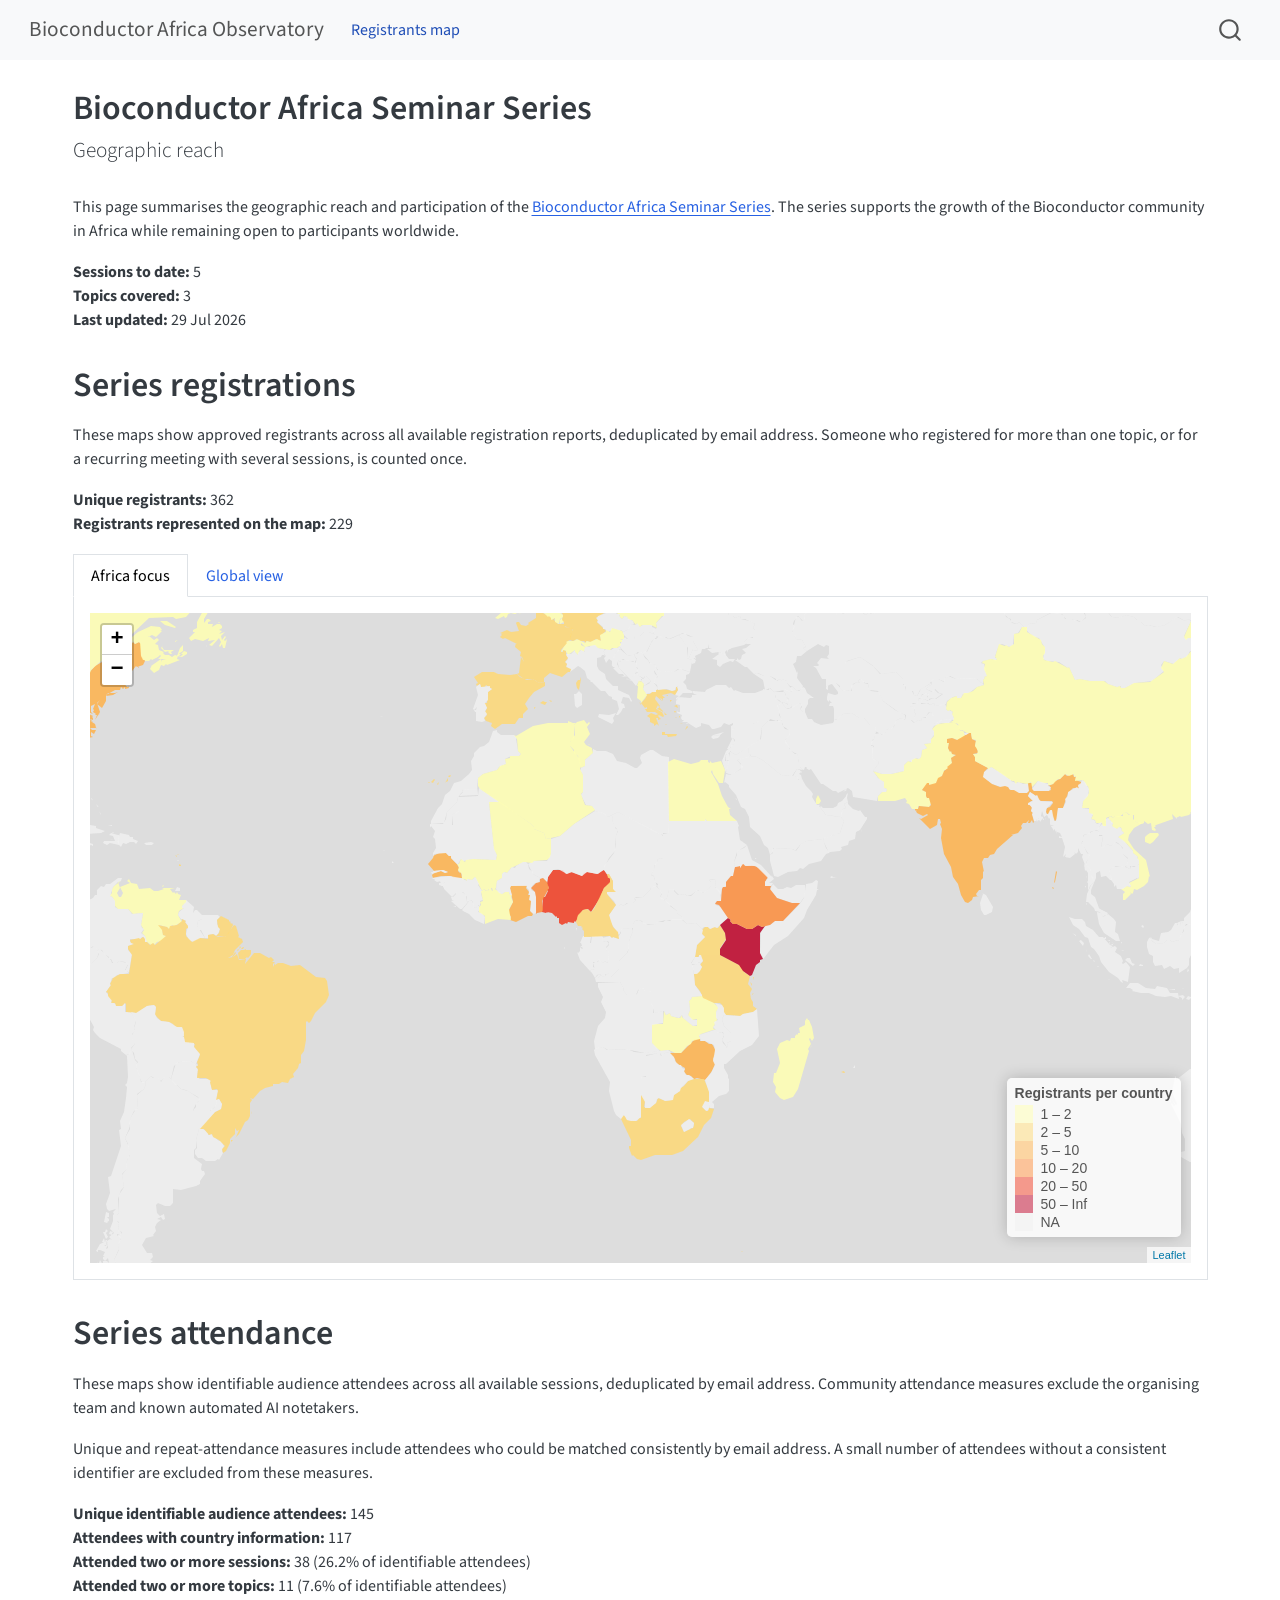
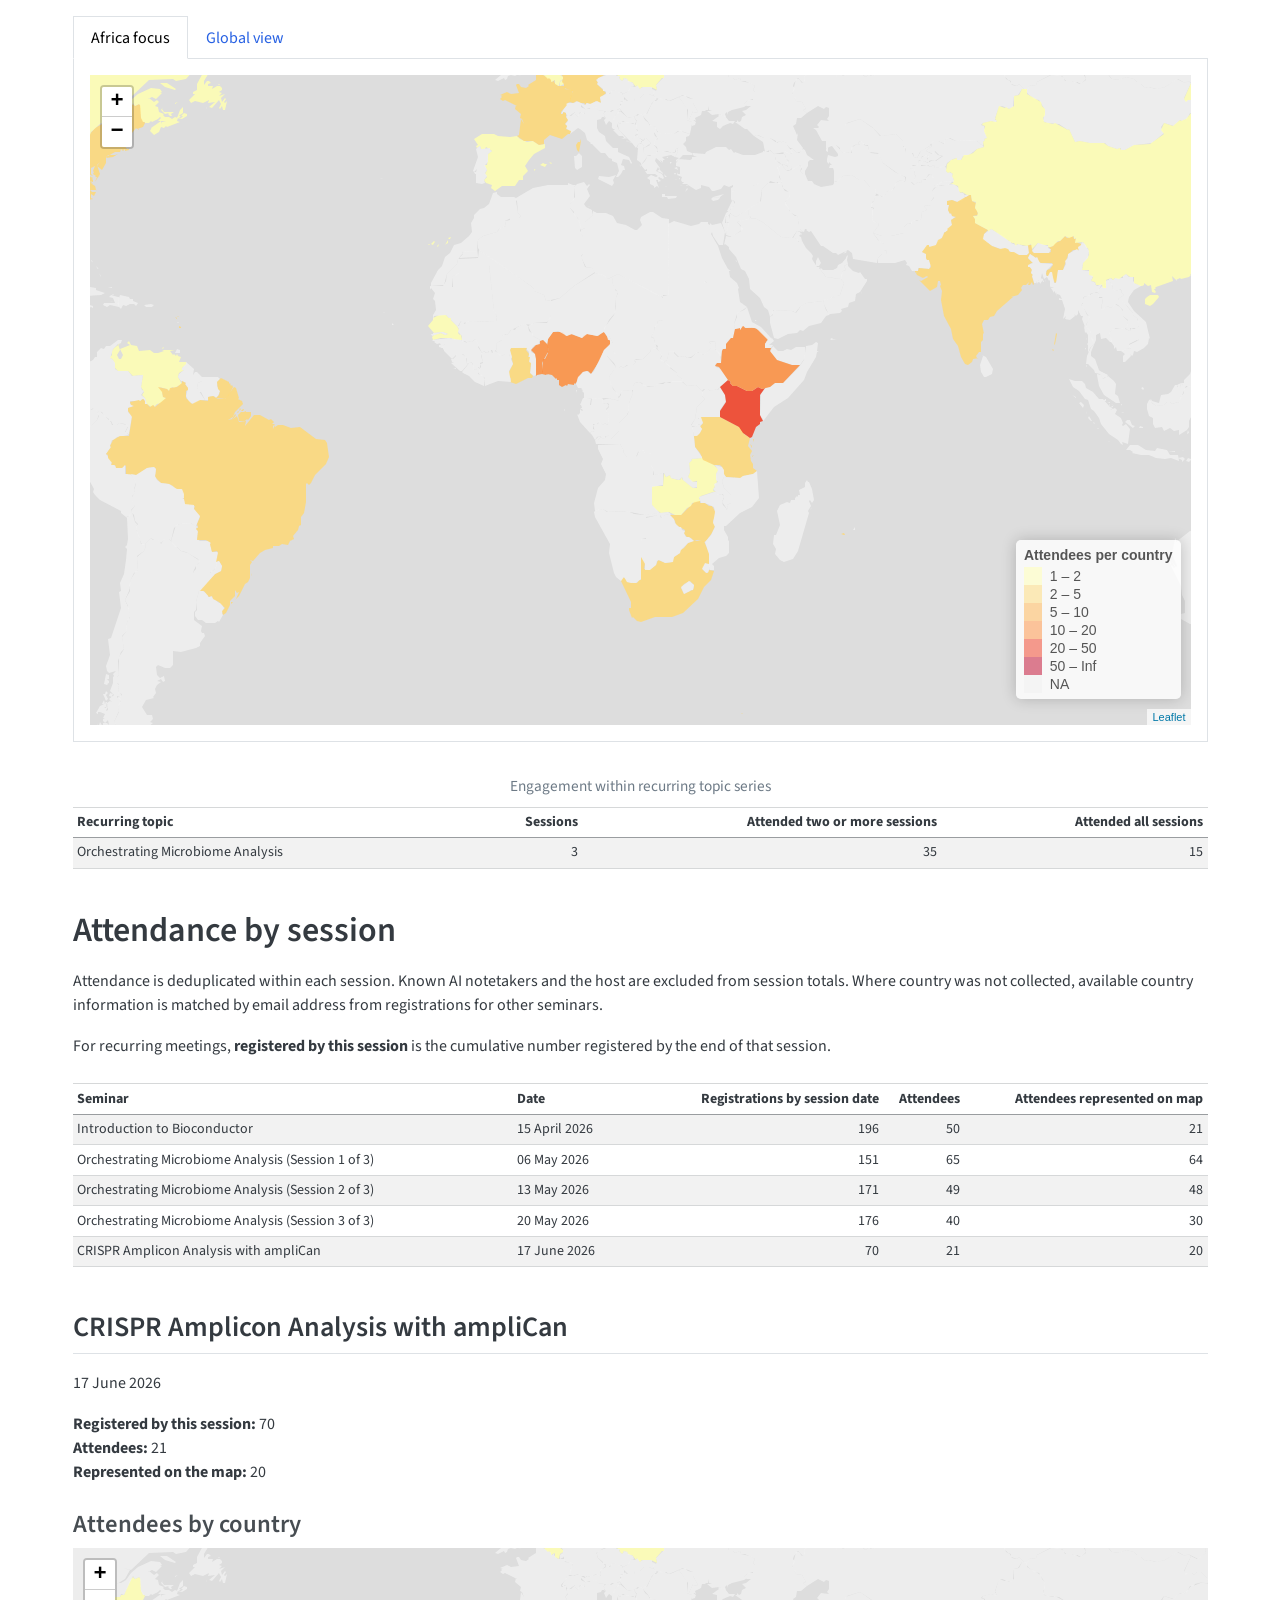
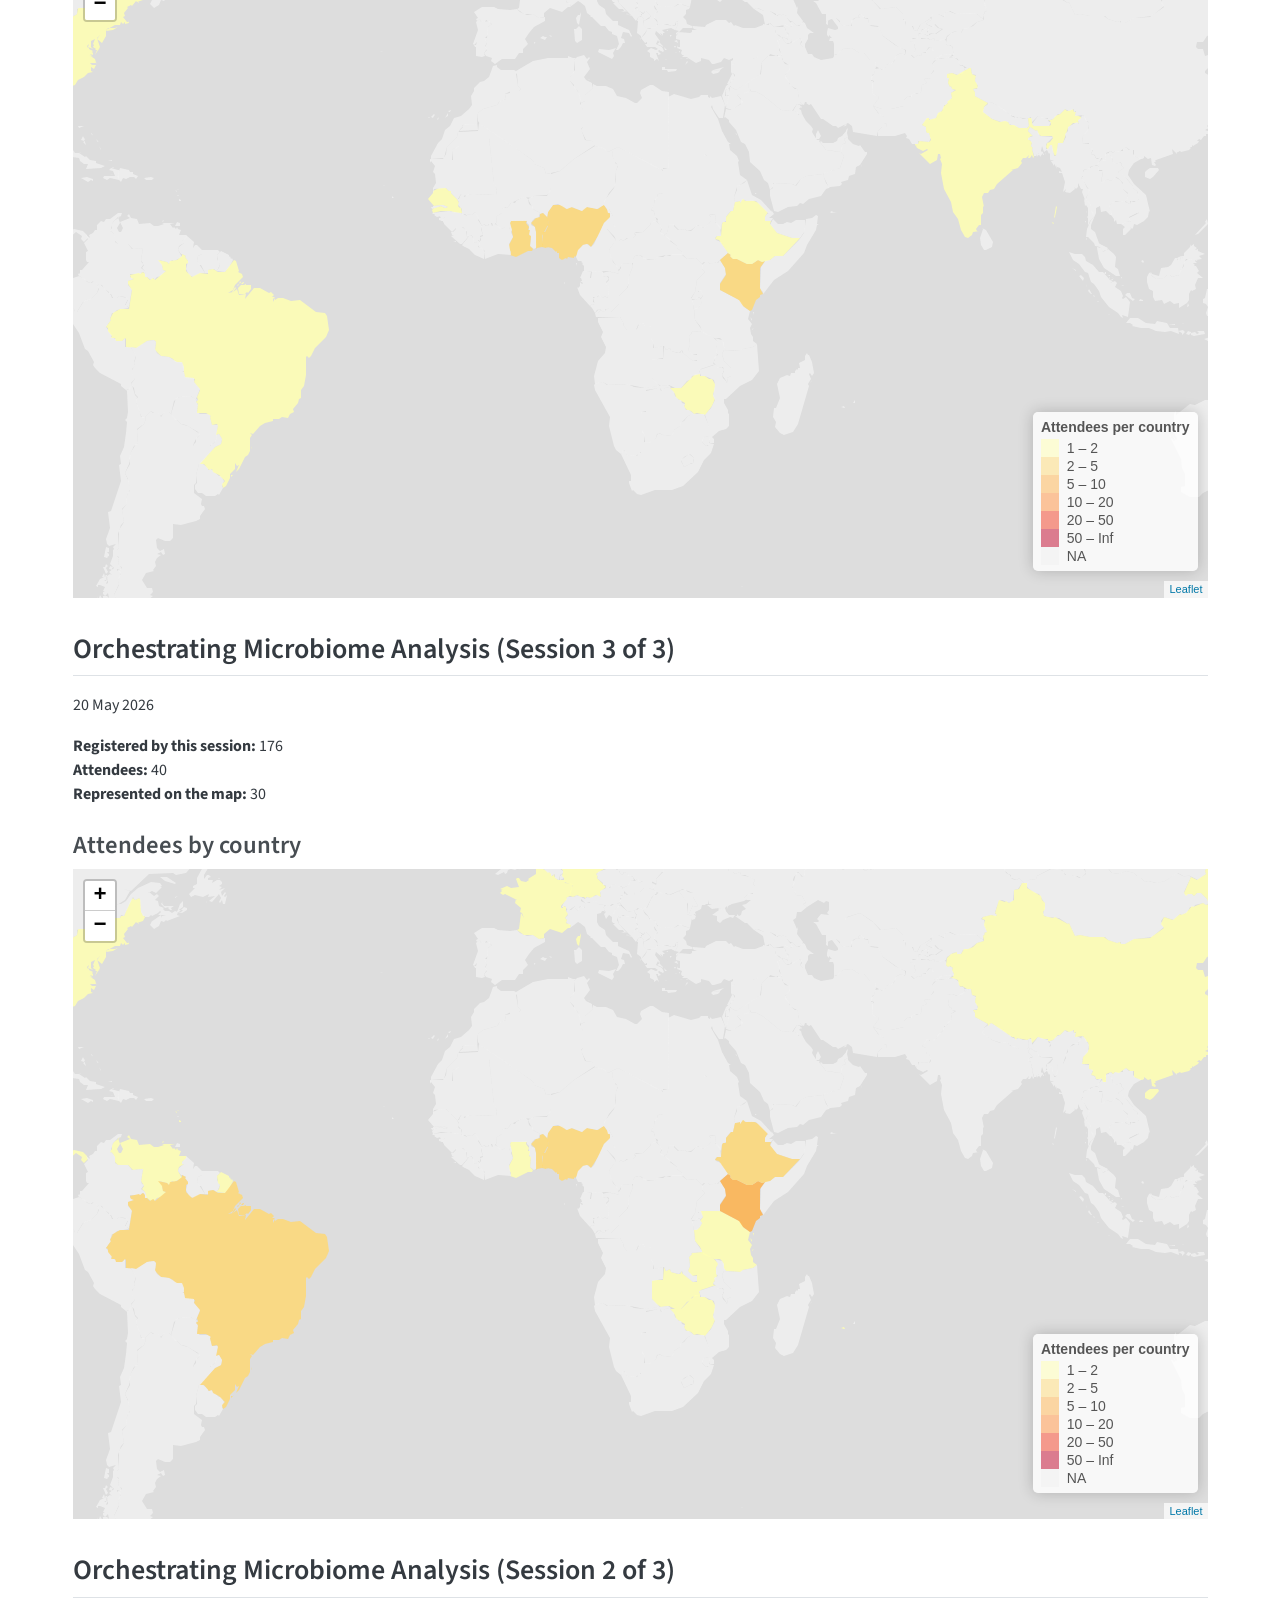
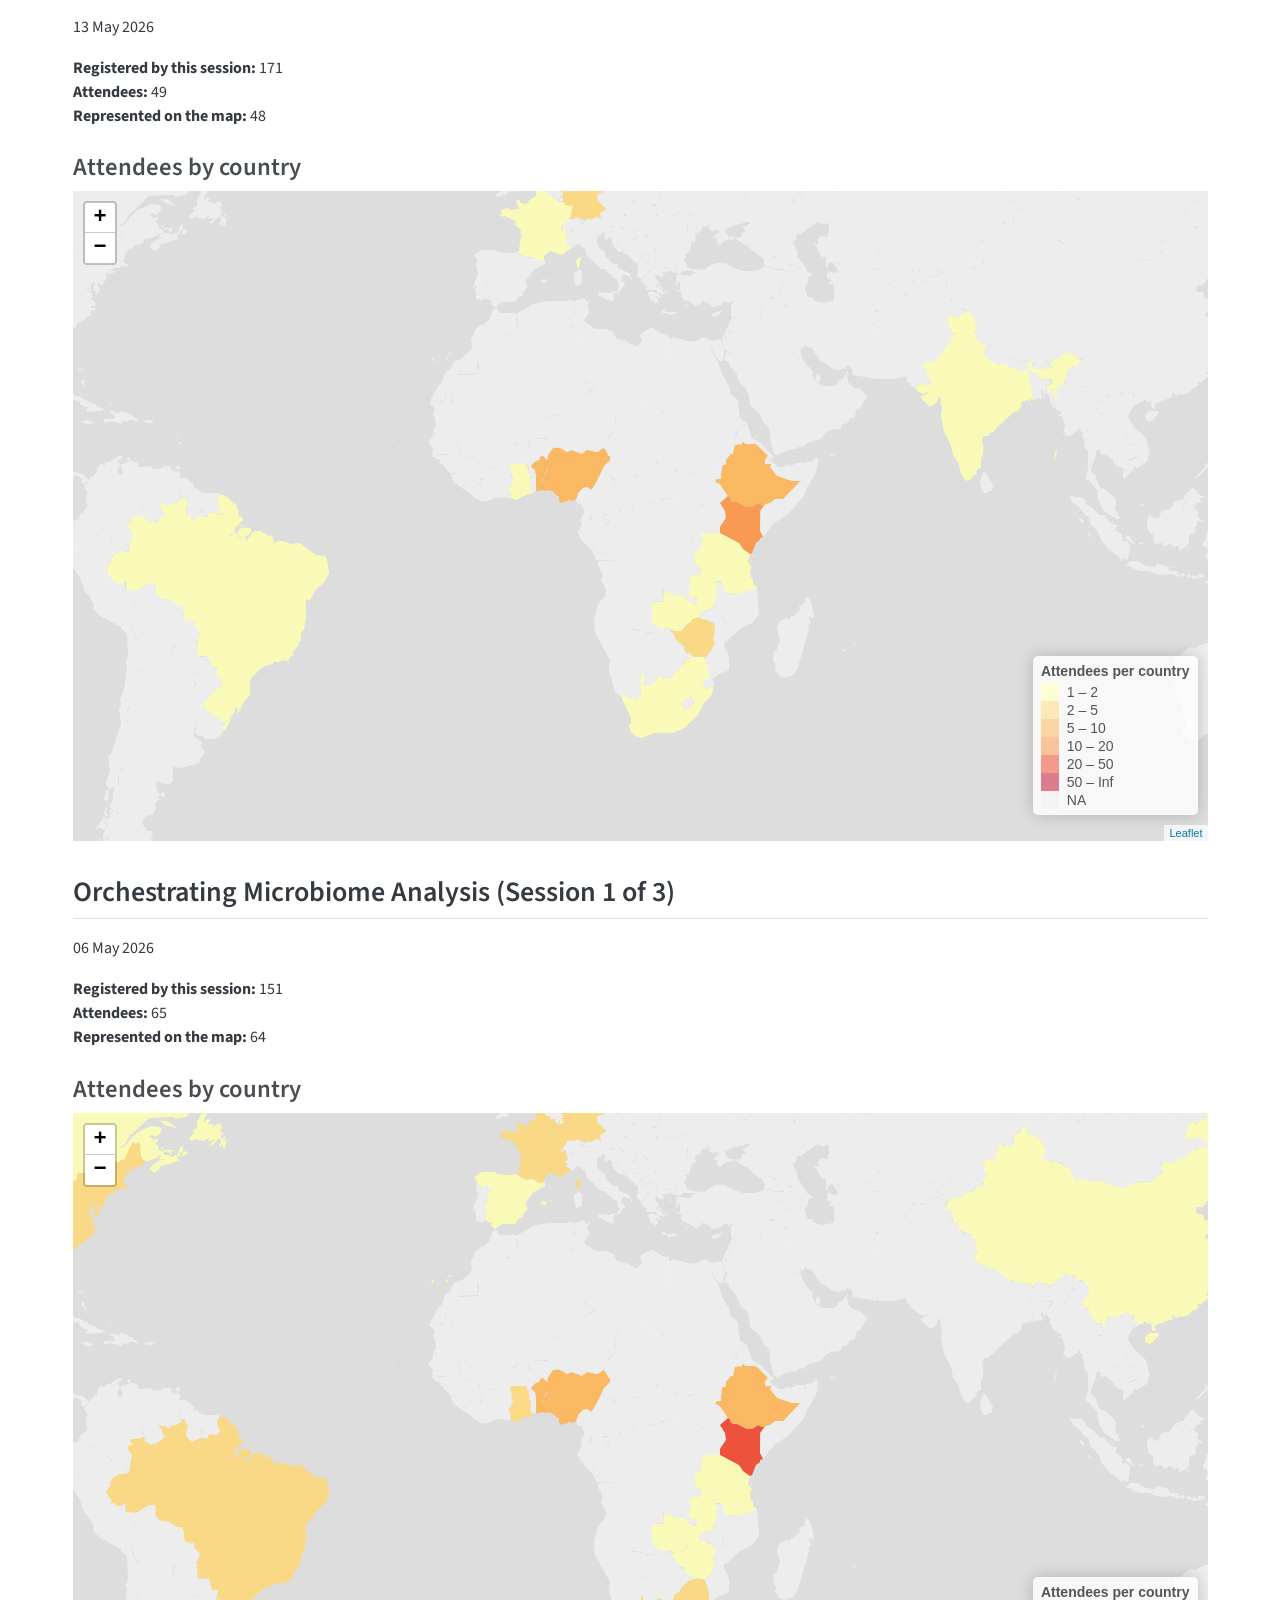
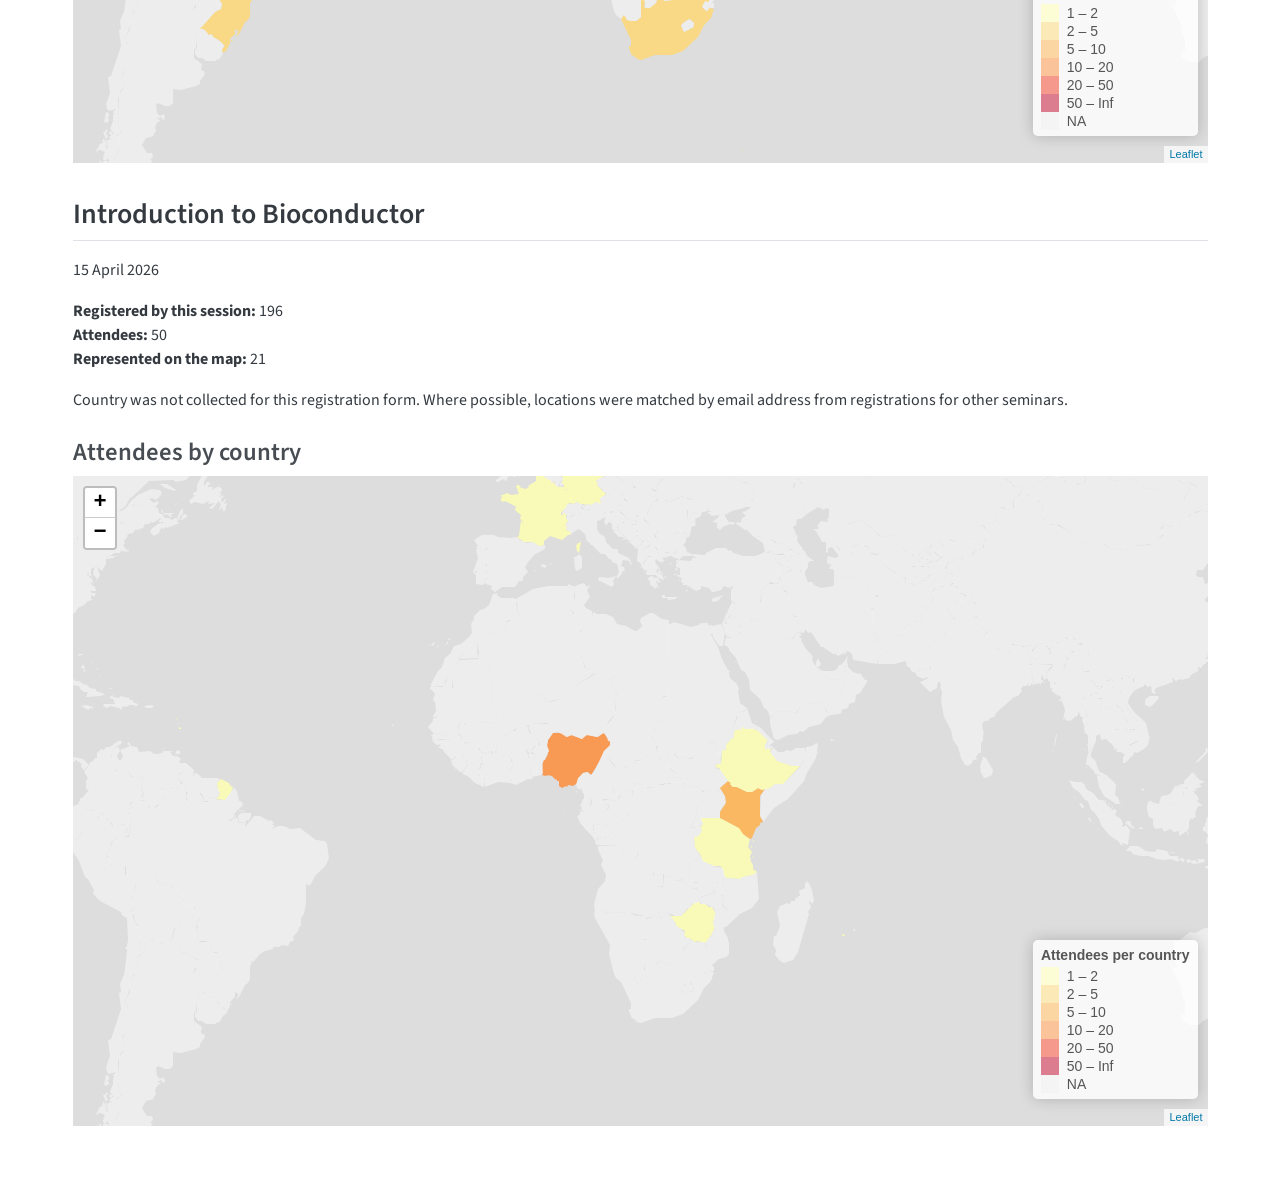
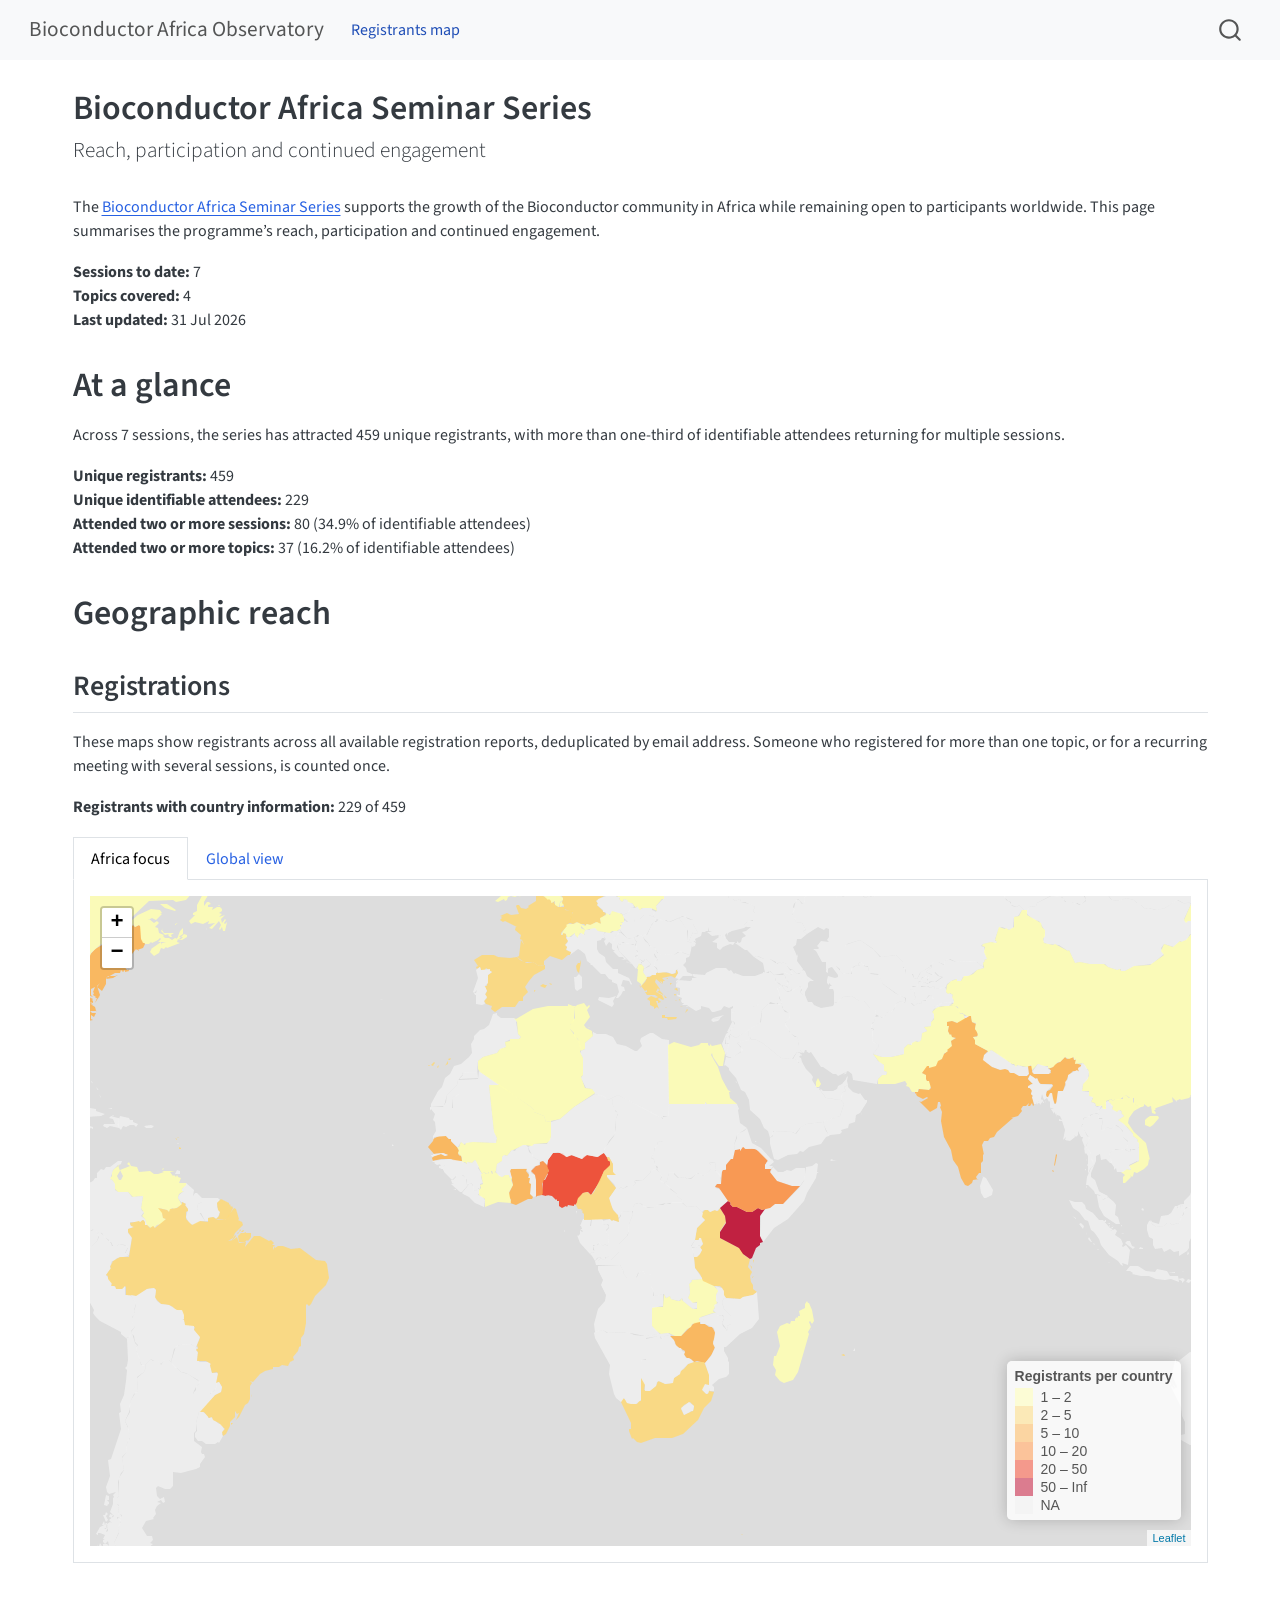
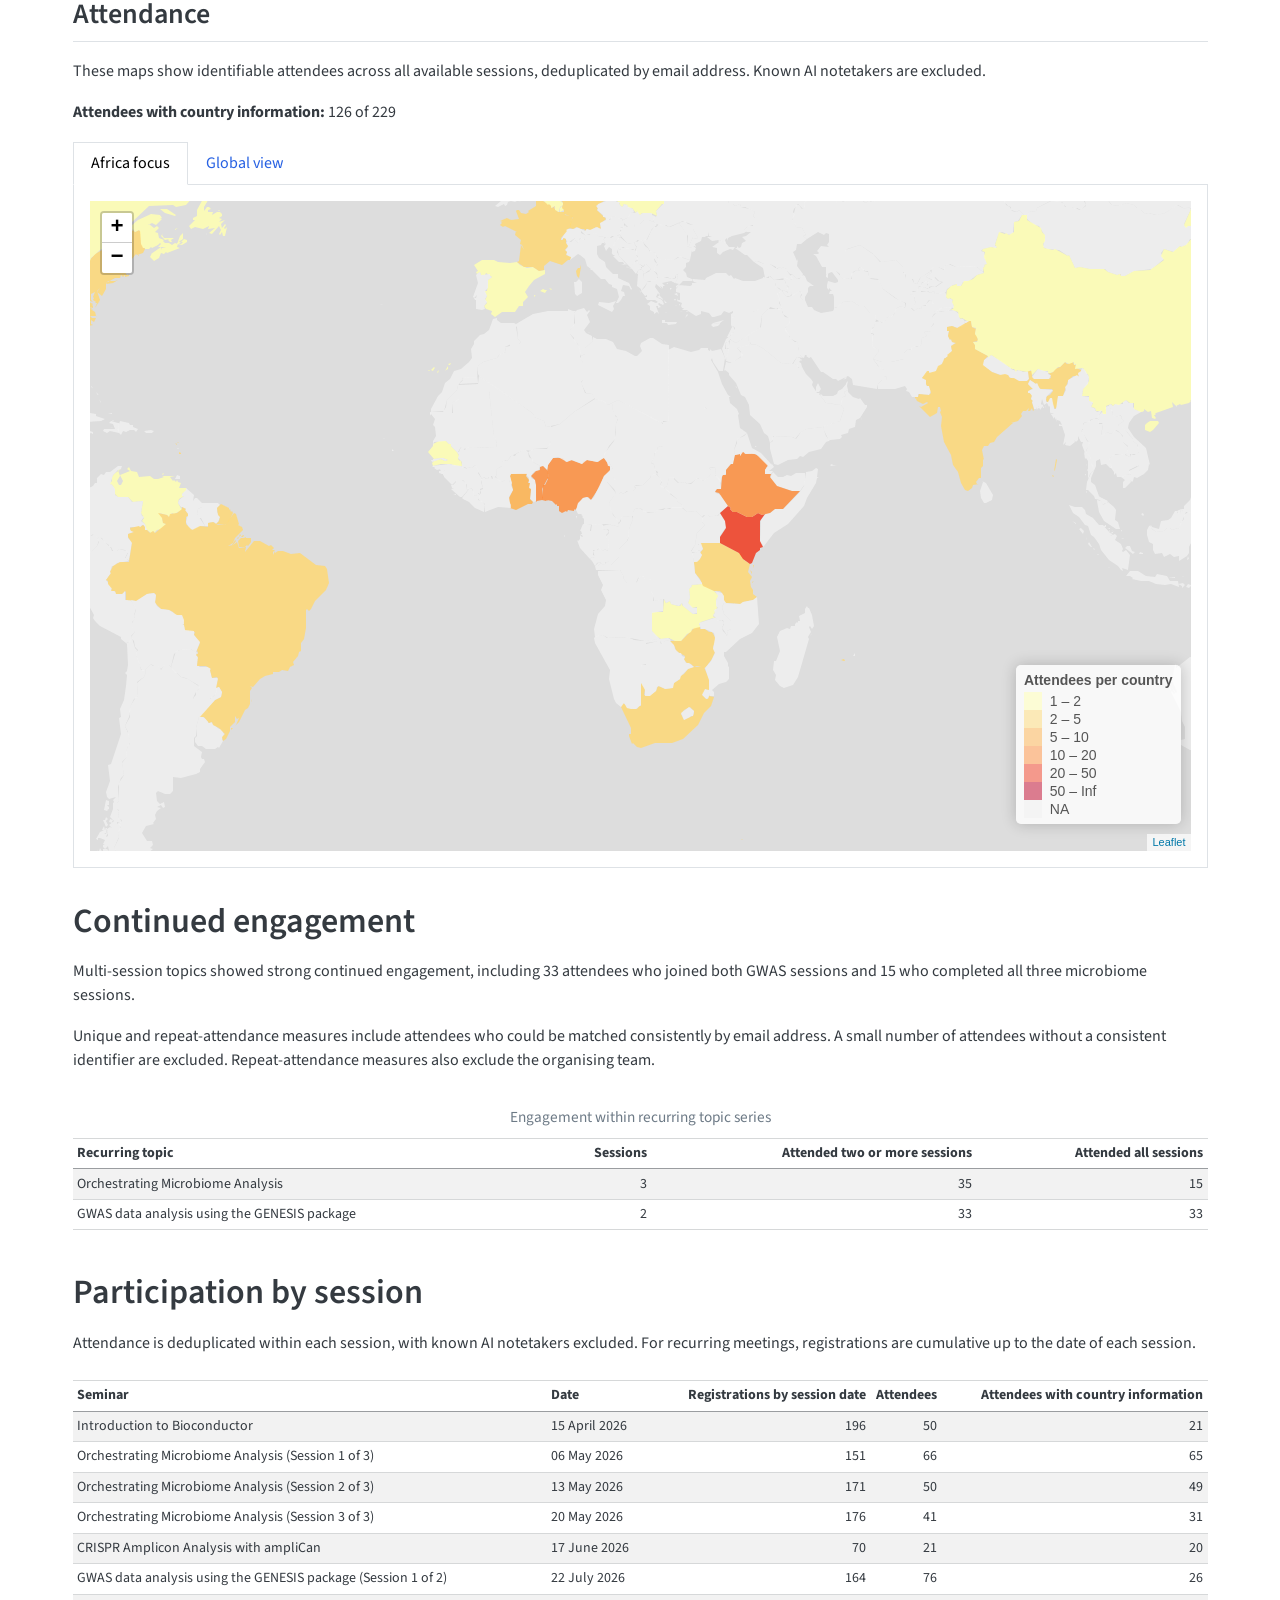
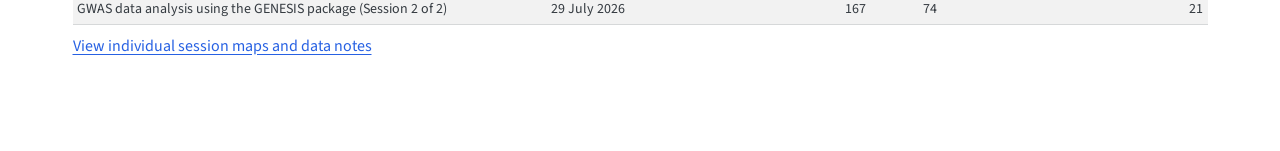
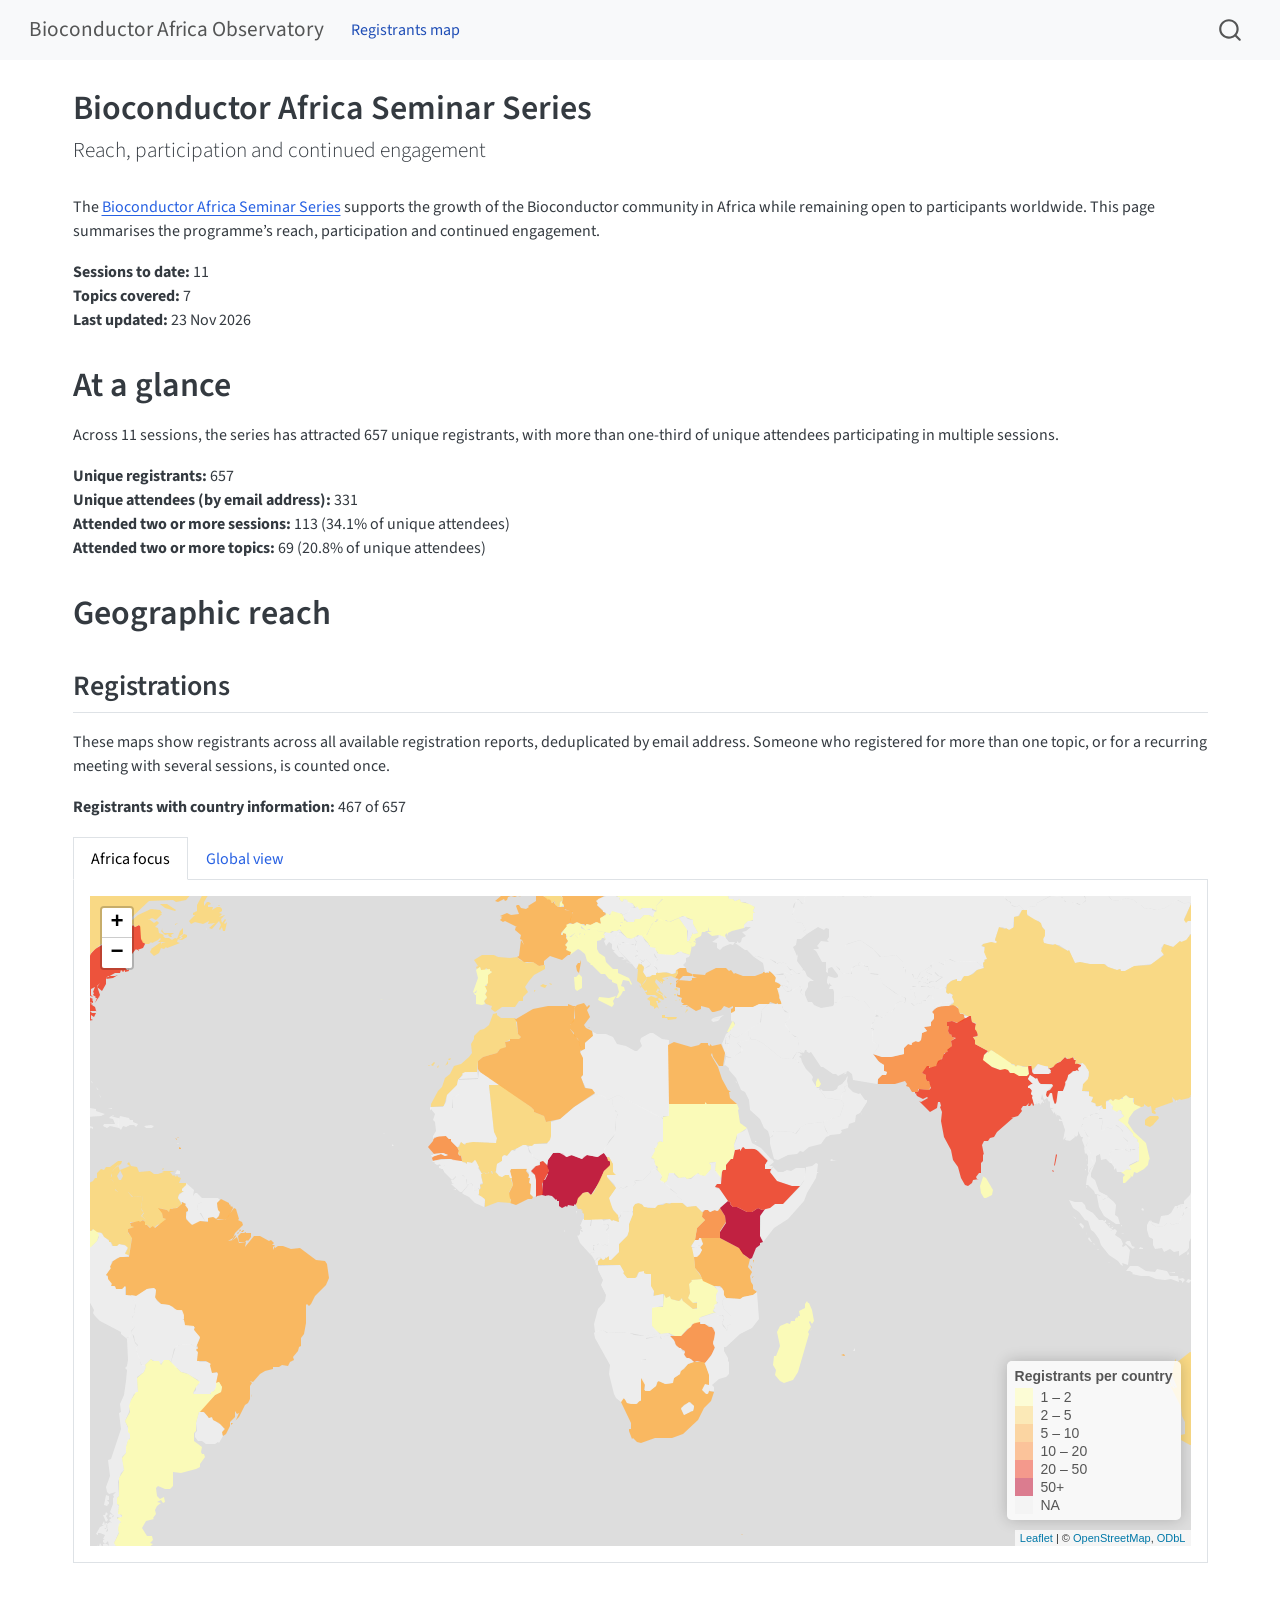
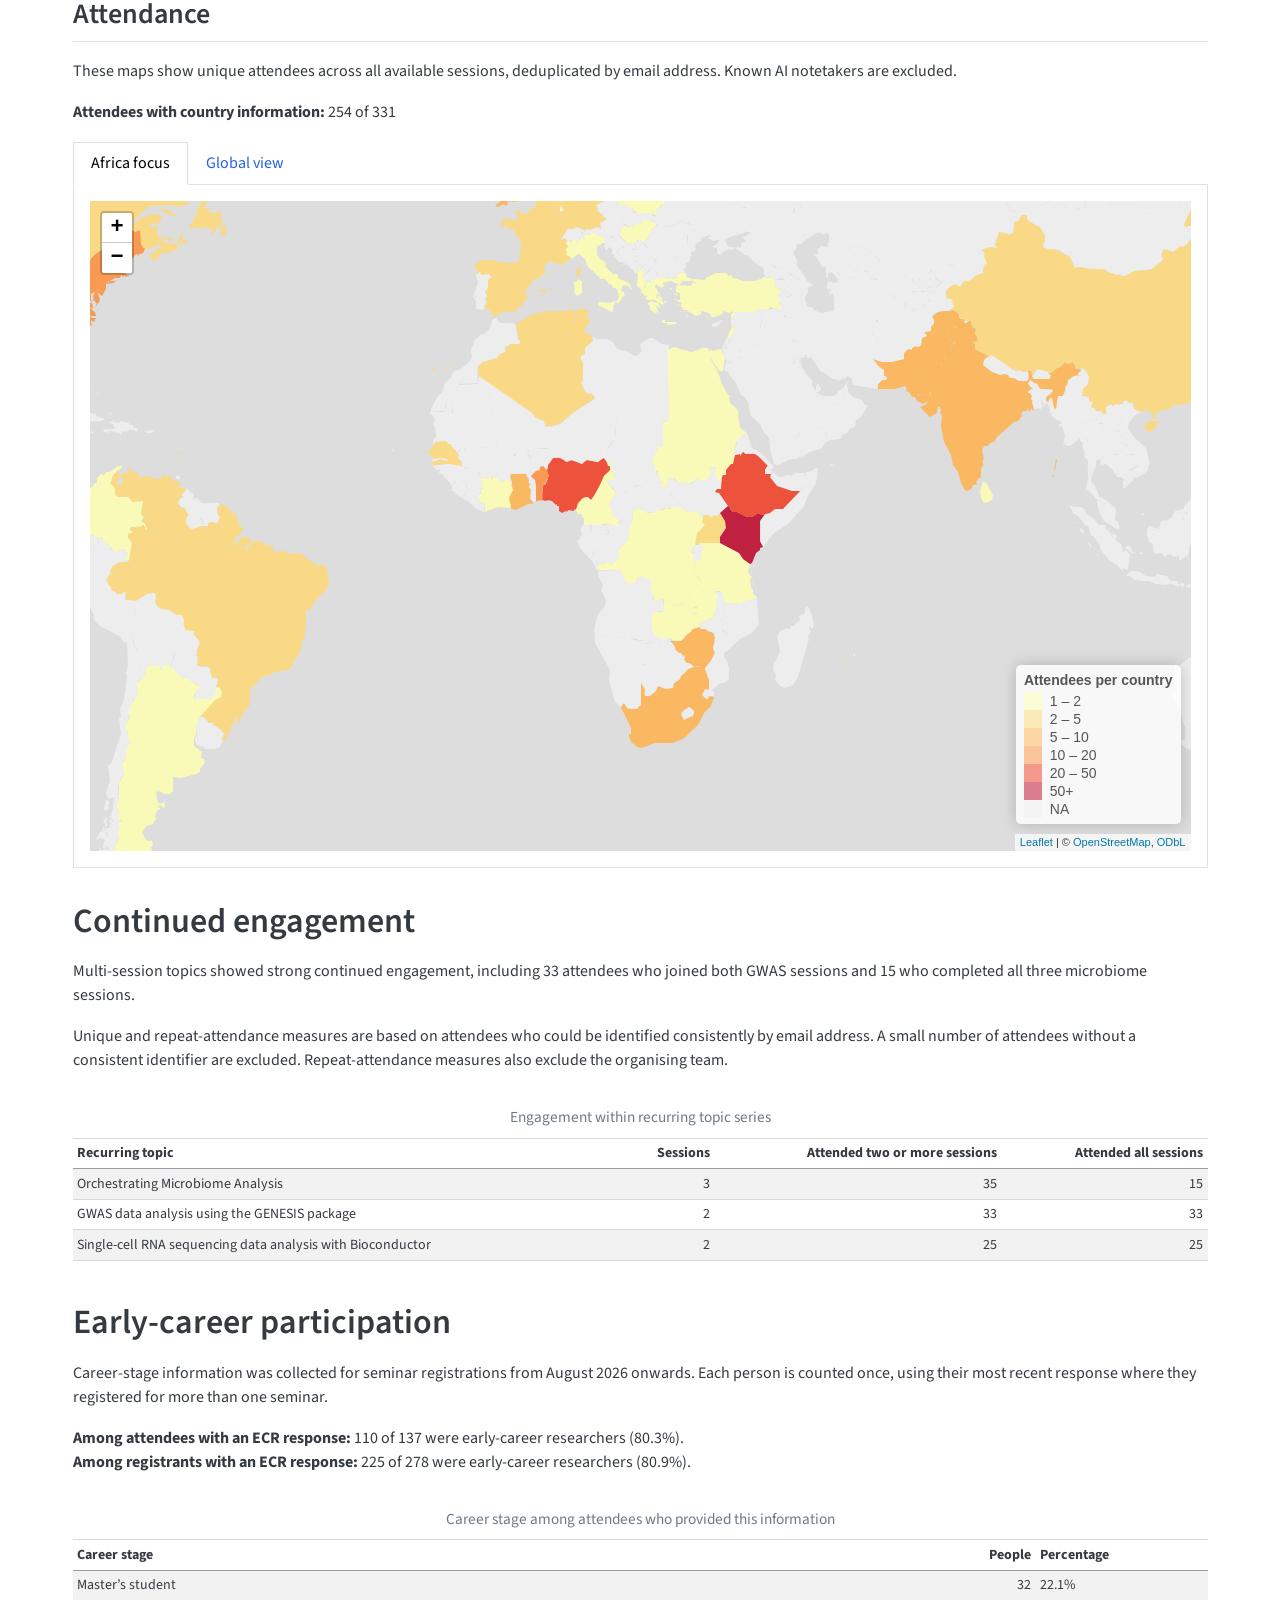
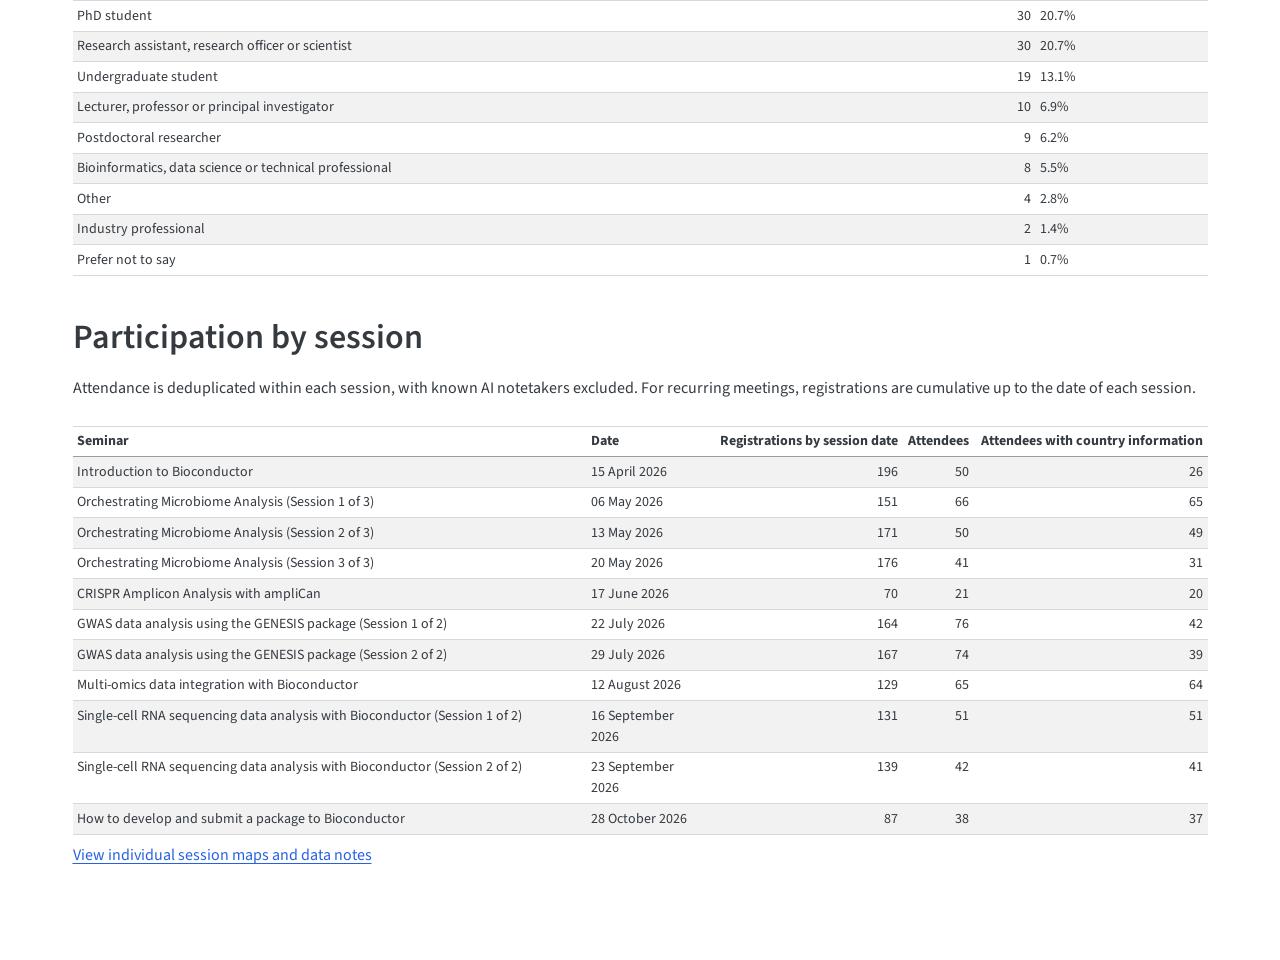
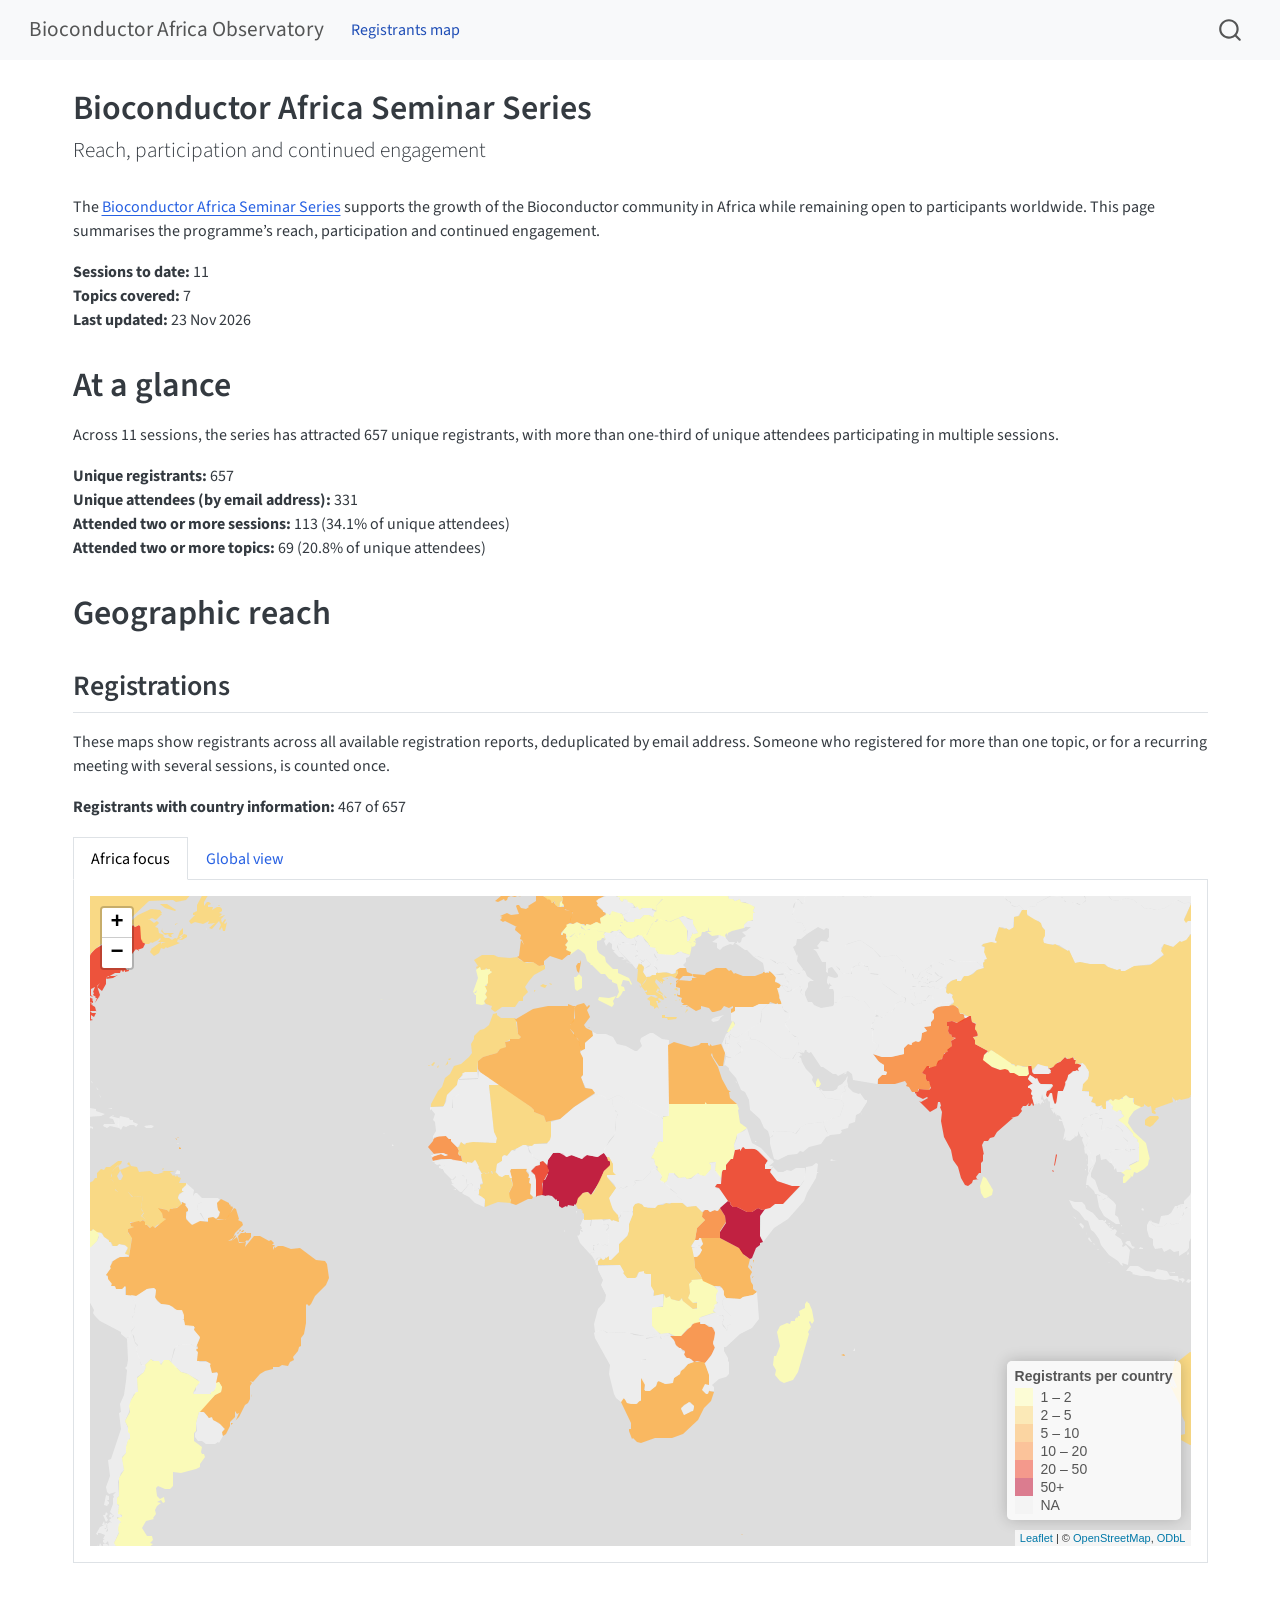
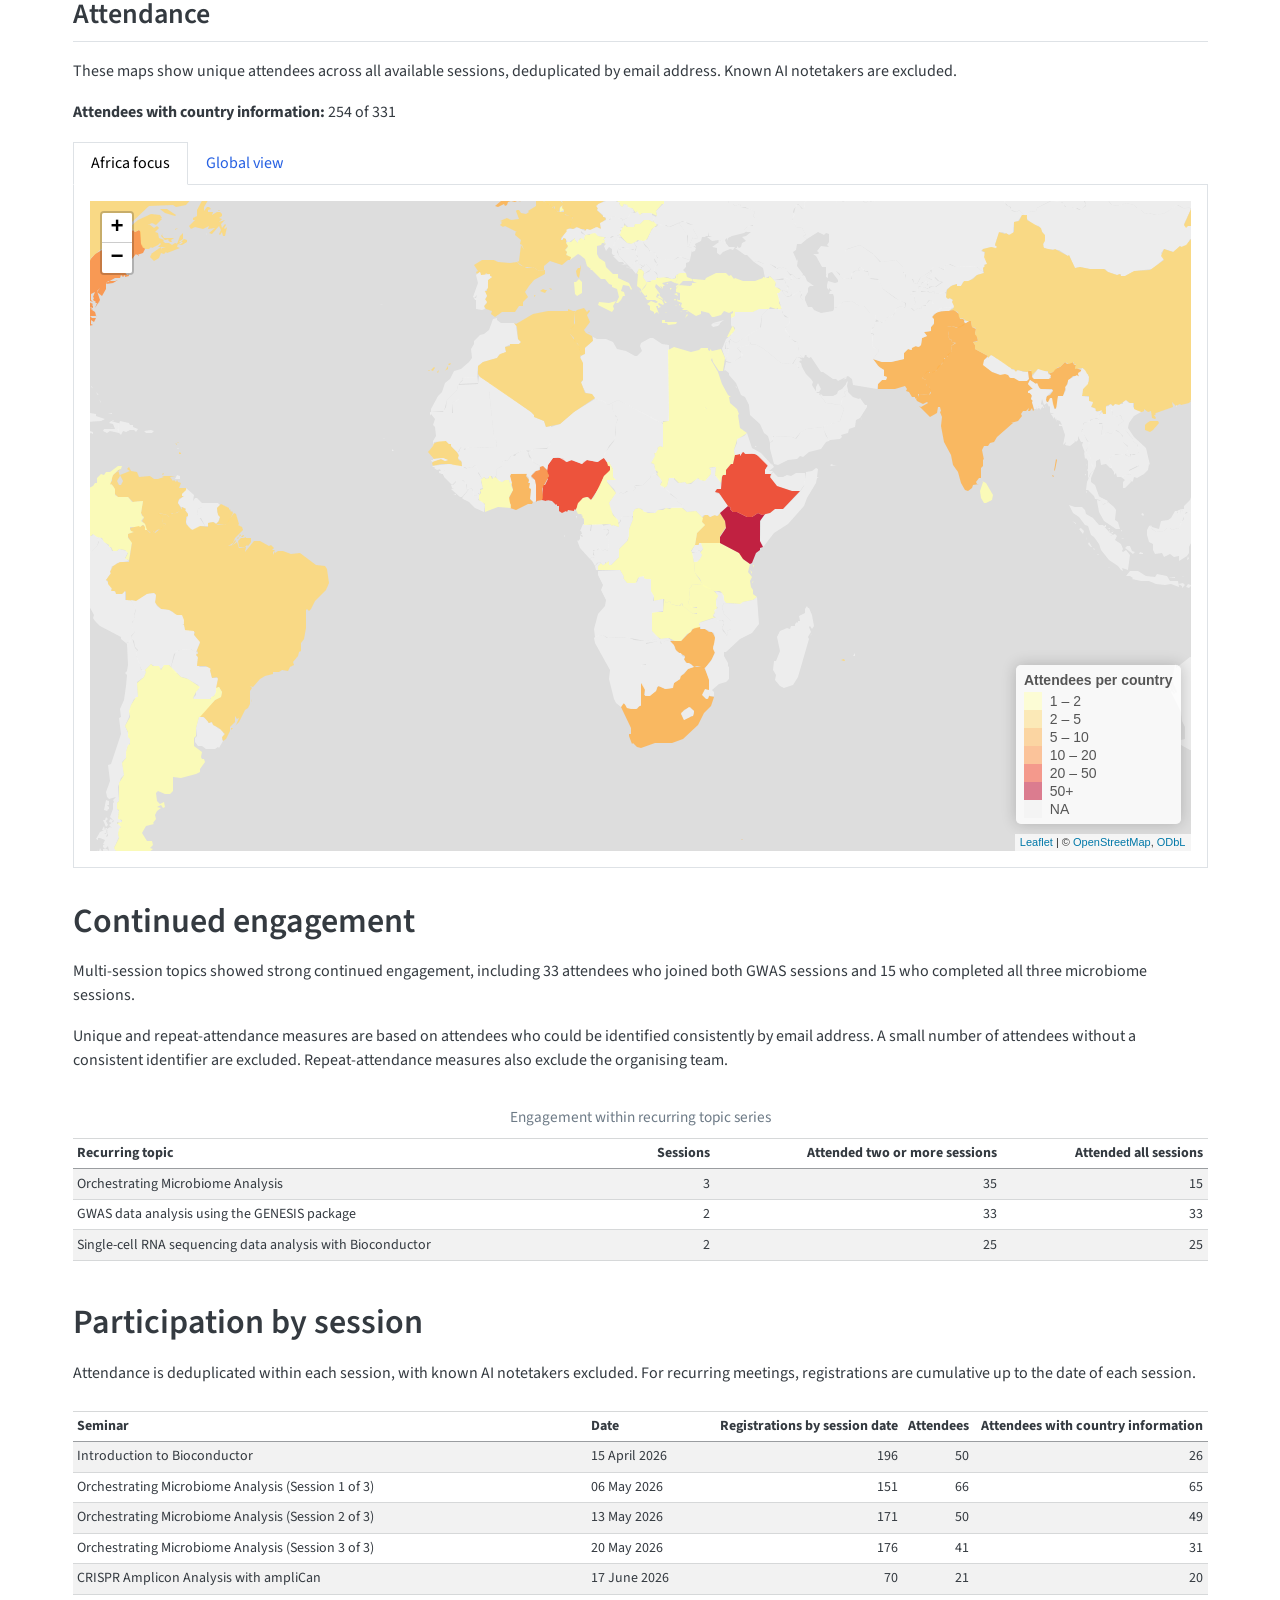
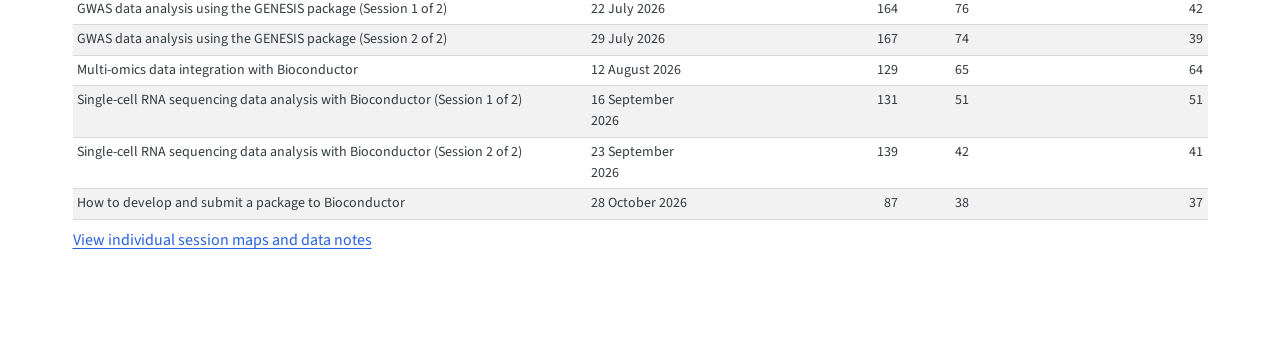
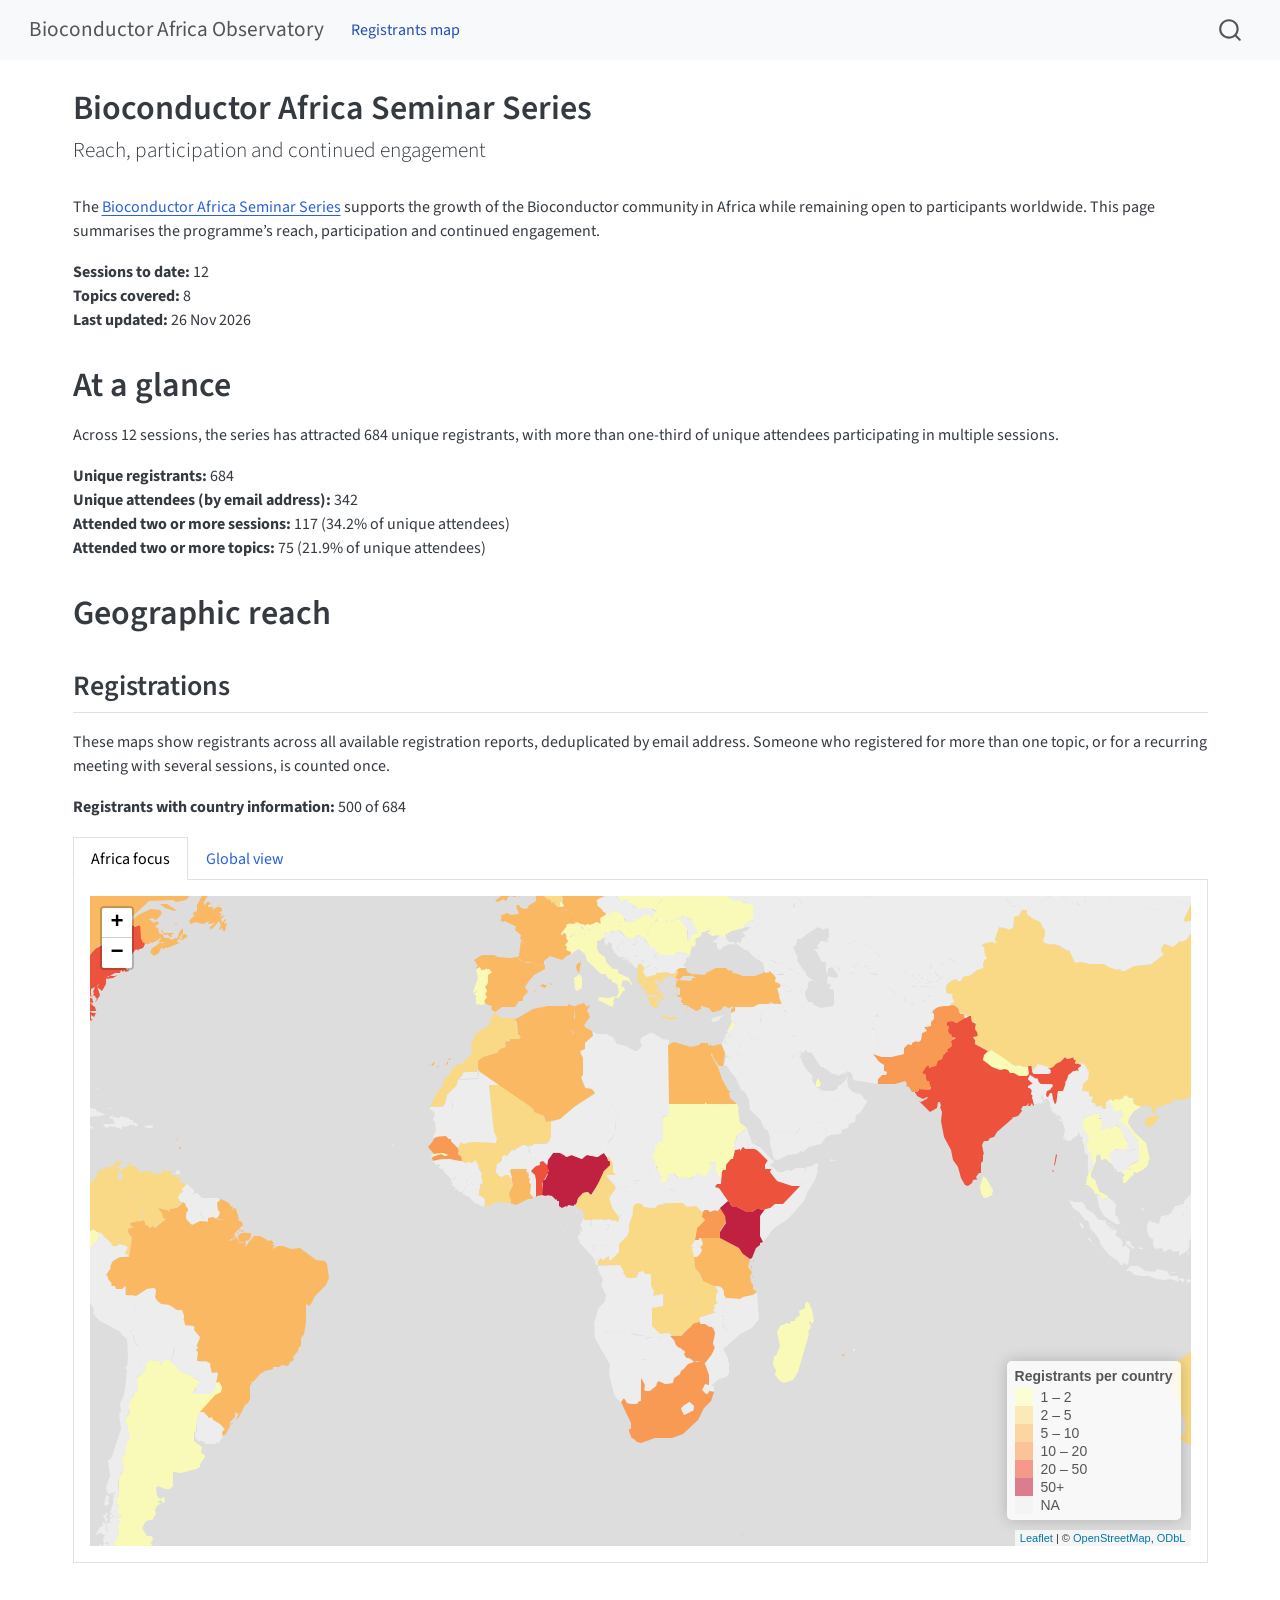
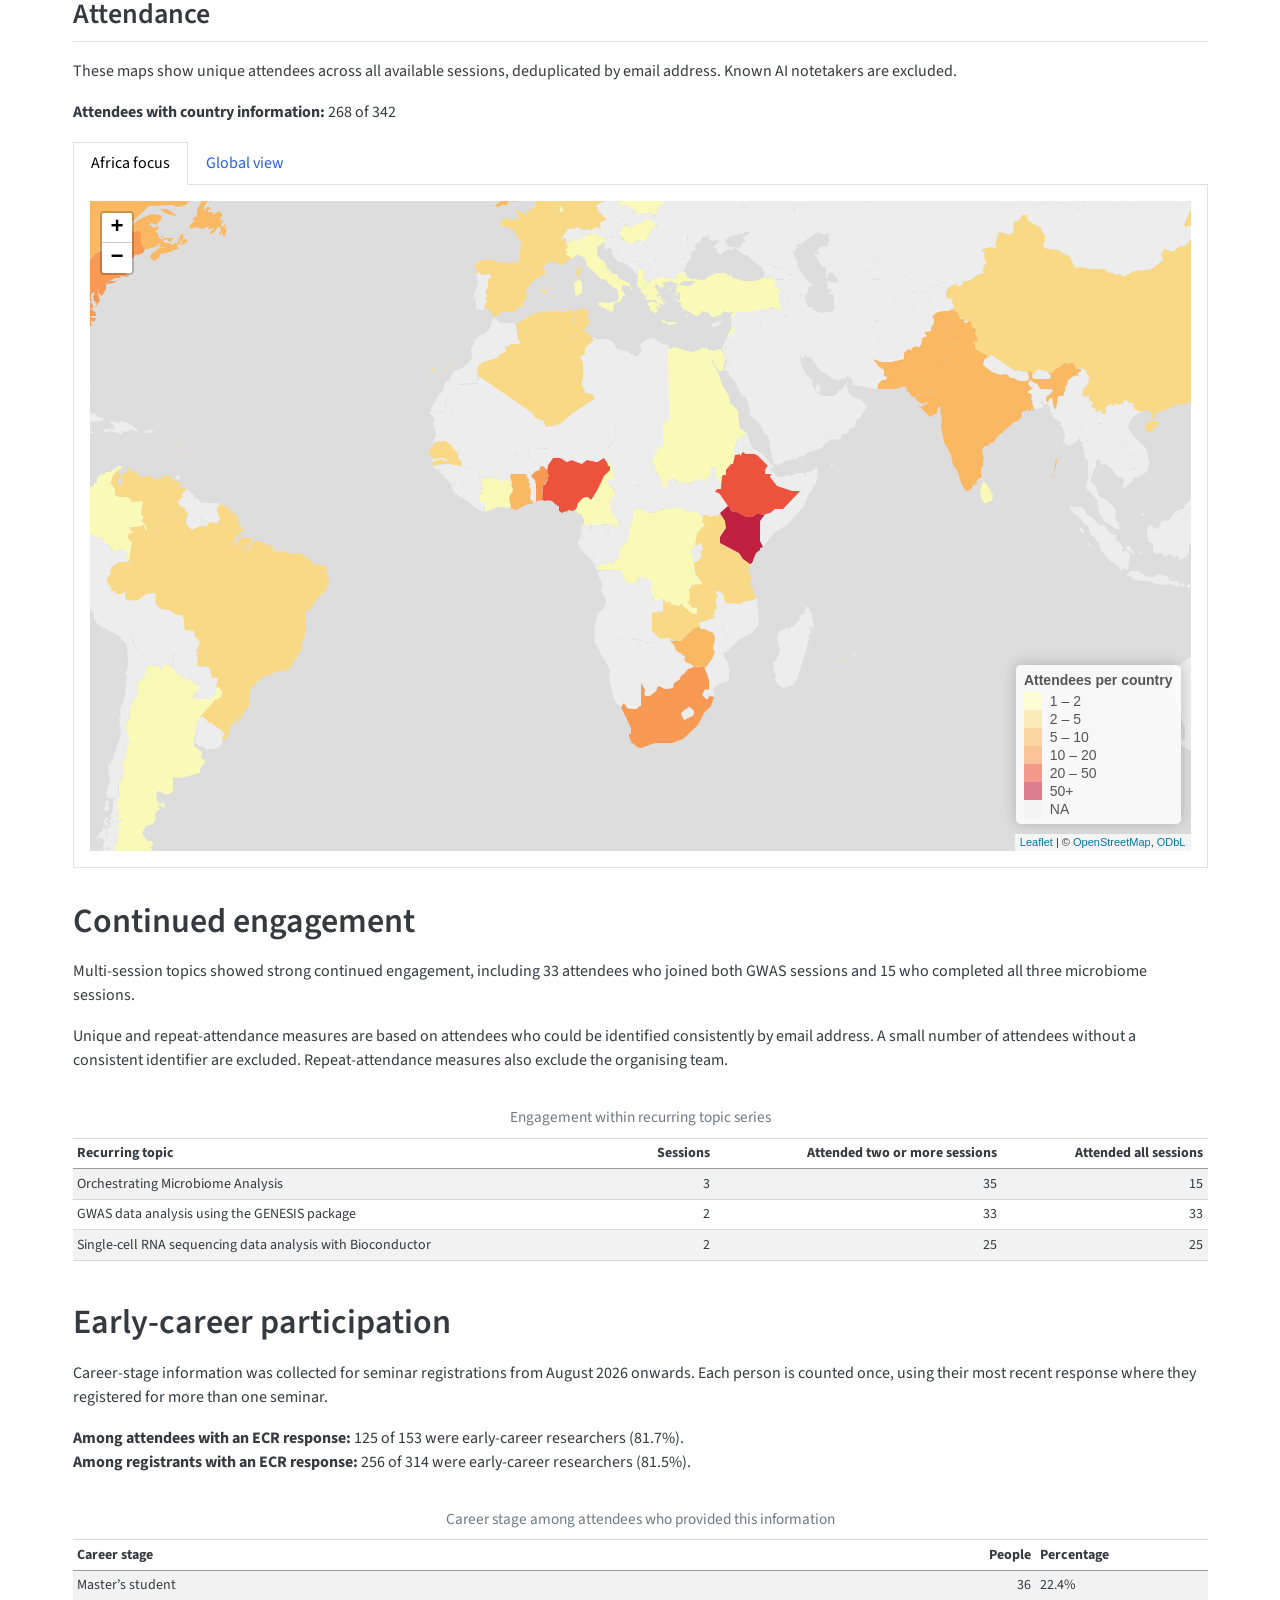
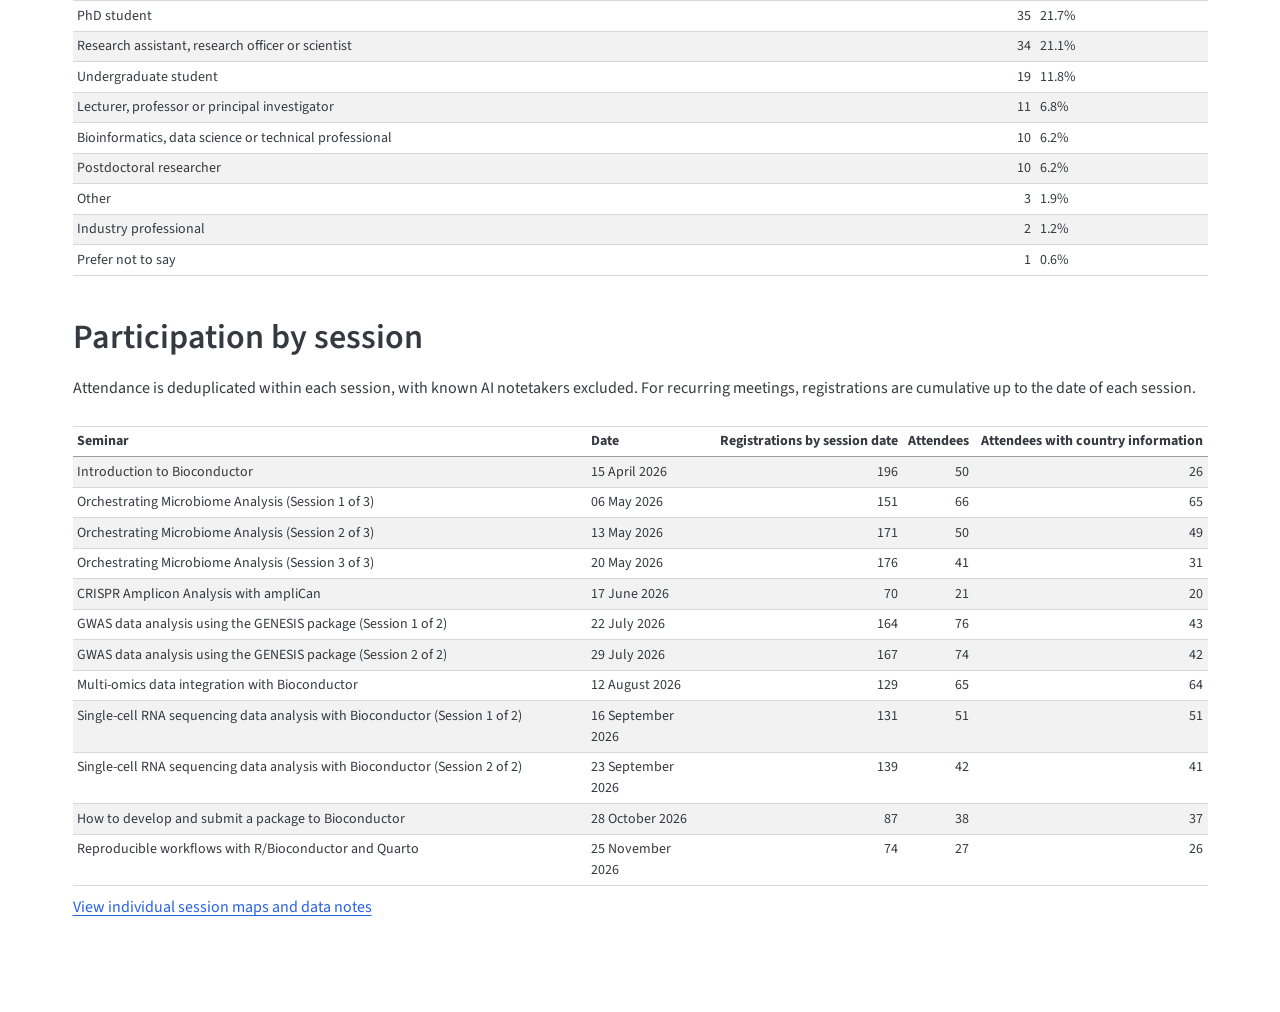
